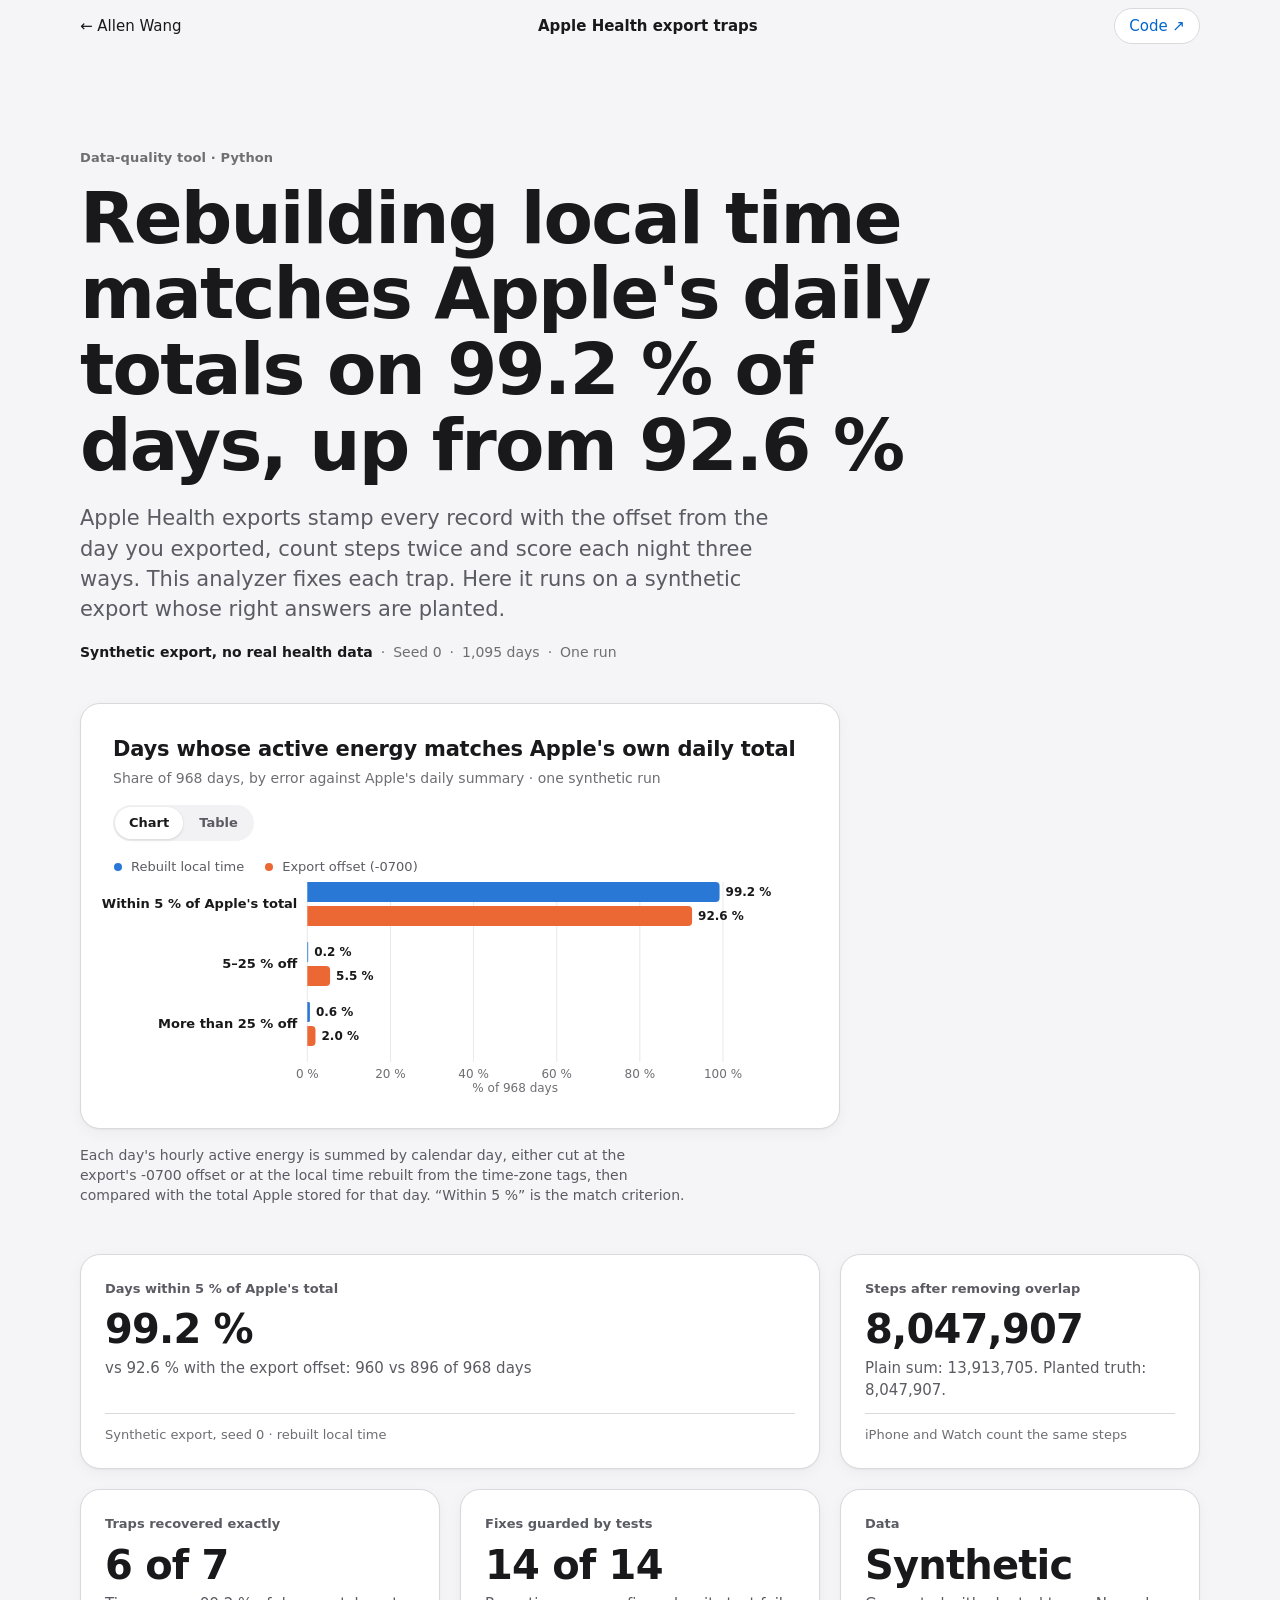
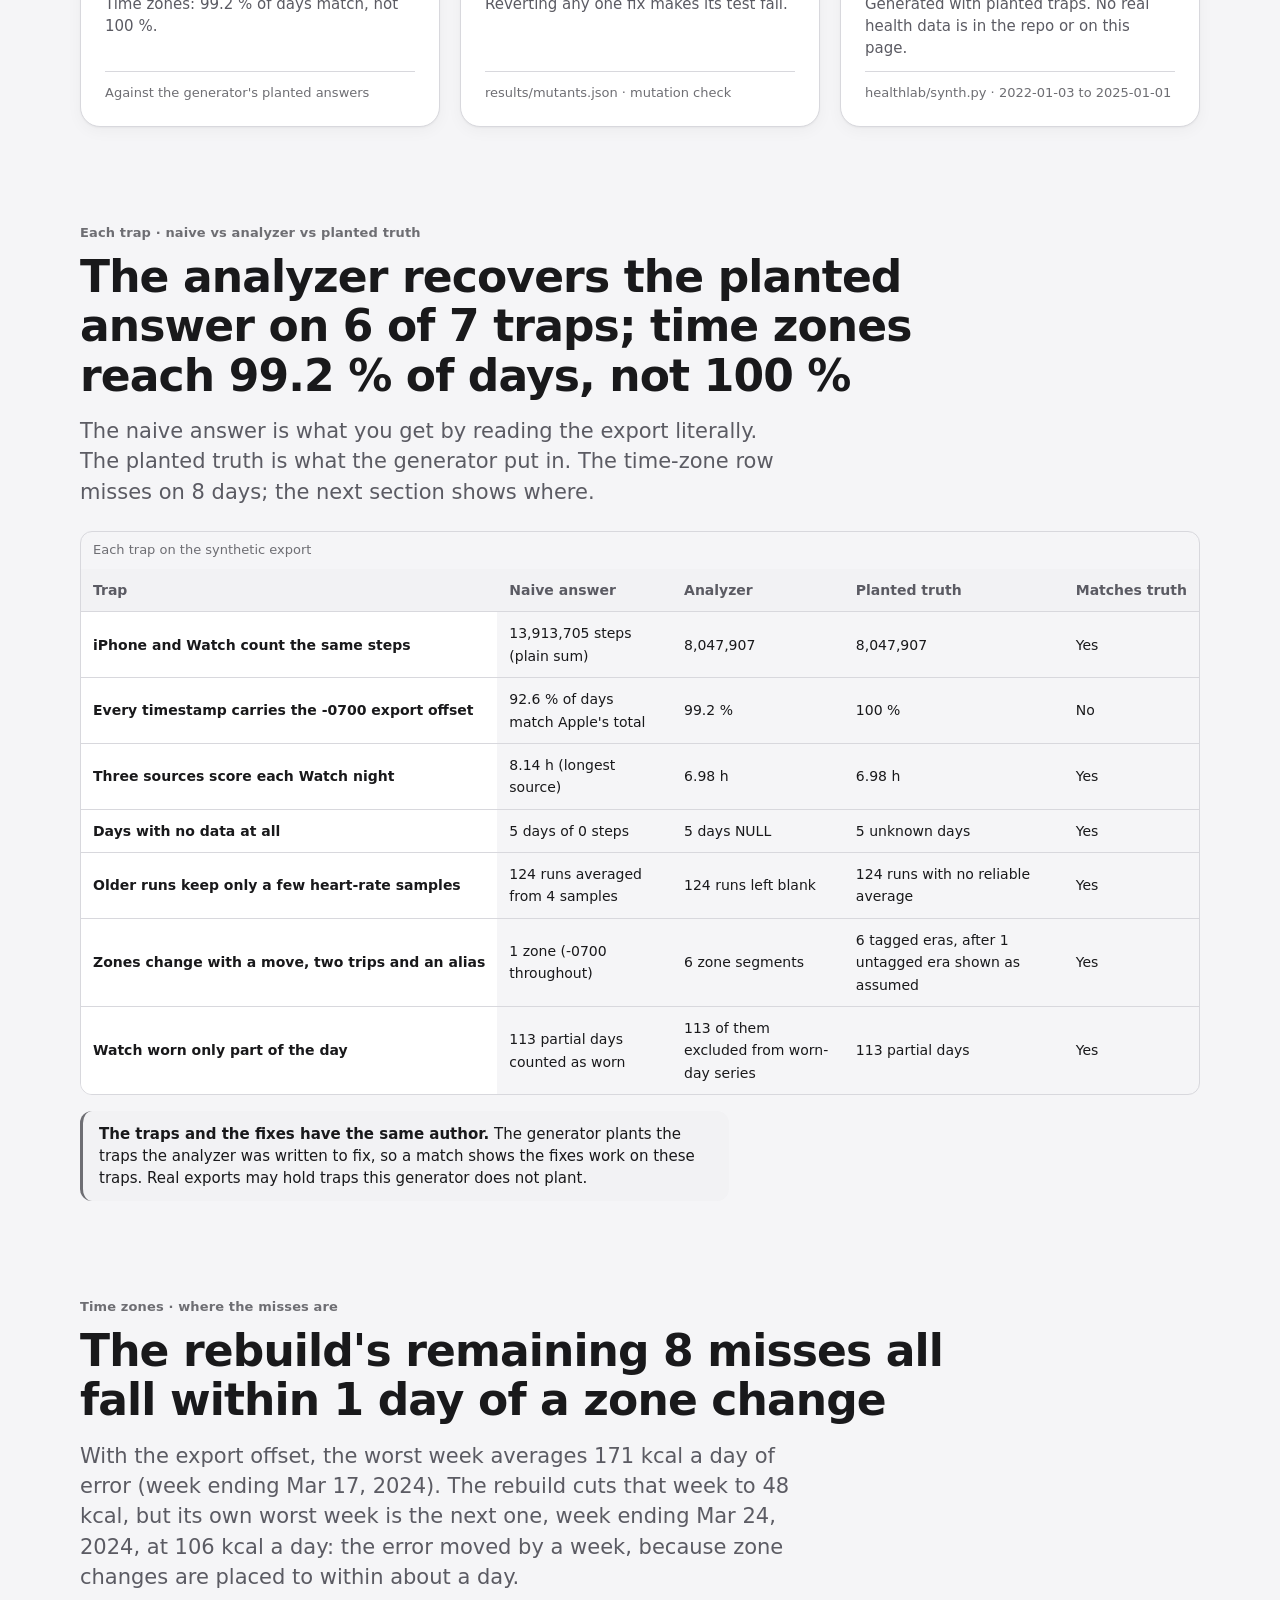
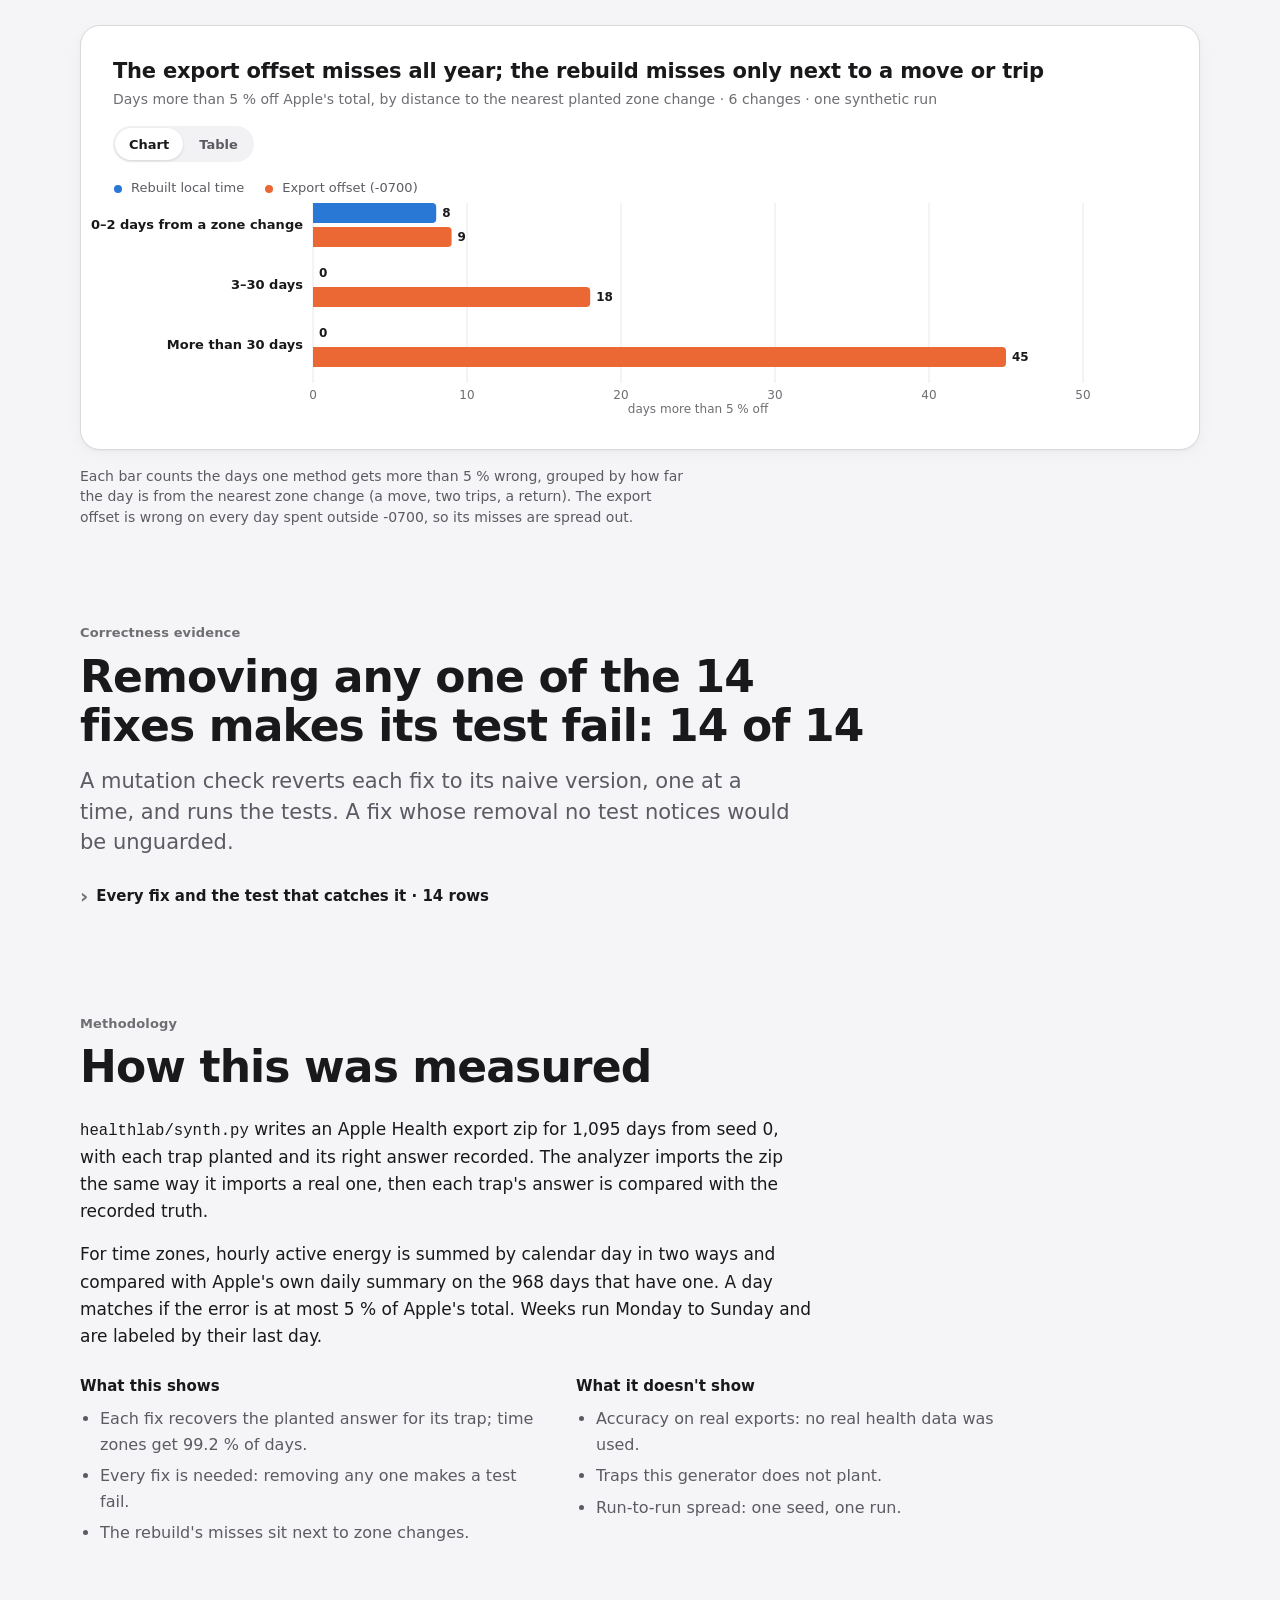
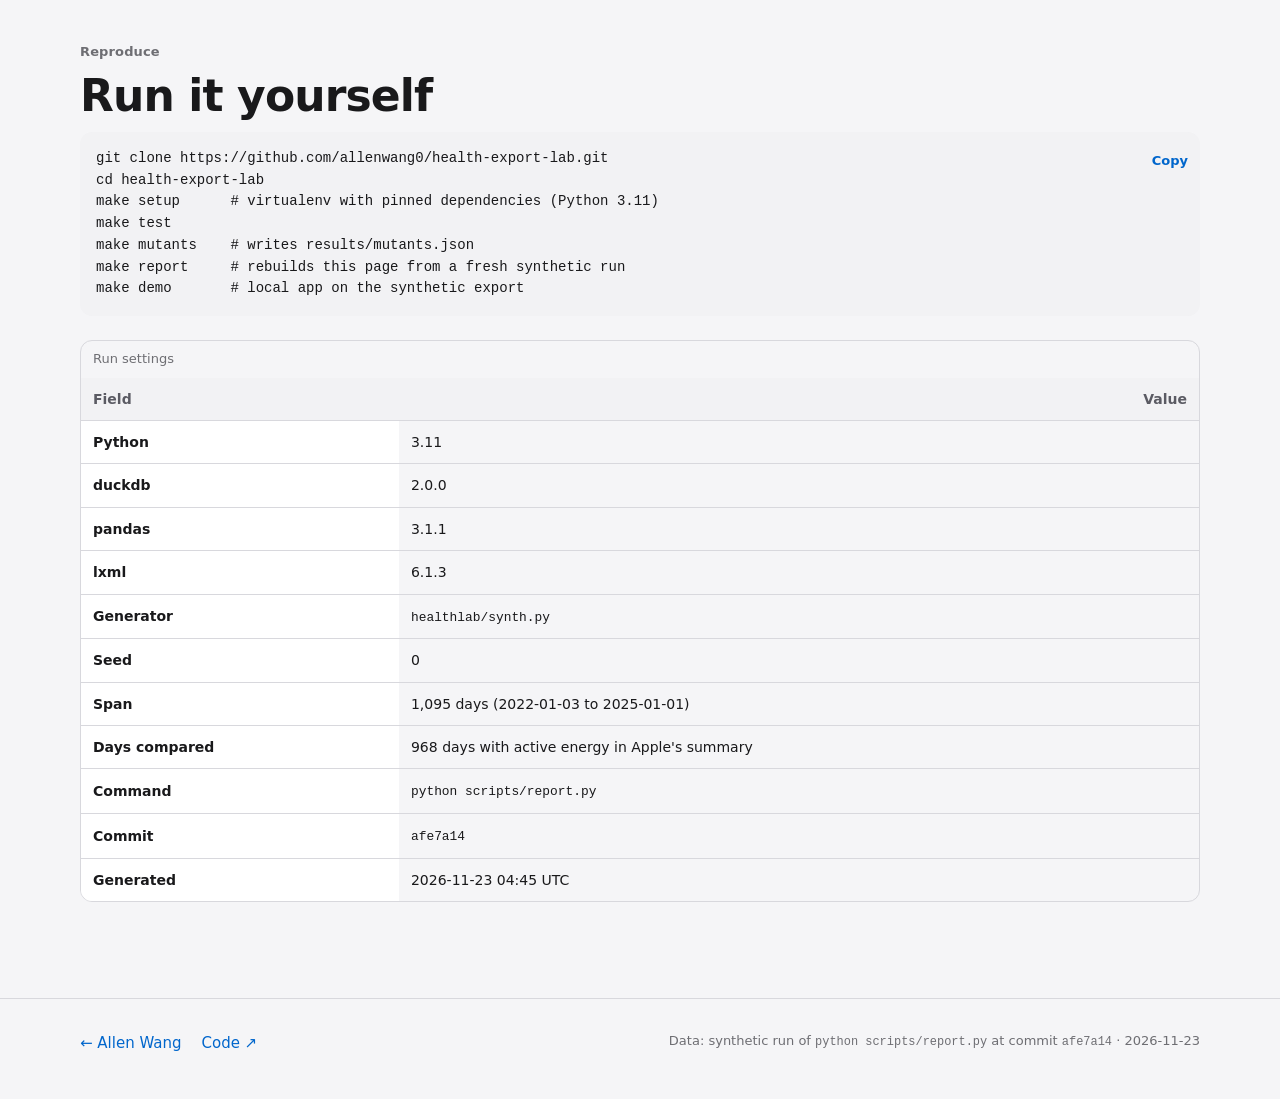
==== report/index.html @ 6c1713f2 "Report: keep % with its number in headings (fixes f-string syntax on Python 3.11)" ====
<!doctype html>
<html lang="en">
<head>
<meta charset="utf-8">
<meta name="viewport" content="width=device-width, initial-scale=1, viewport-fit=cover">
<title>Apple Health export traps · Allen Wang</title>
<meta name="description" content="On a synthetic Apple Health export, rebuilding local time matches Apple's daily totals on 99.2 % of days, up from 92.6 %.">
<meta name="theme-color" content="#f5f5f7" media="(prefers-color-scheme: light)">
<meta name="theme-color" content="#0b0b0b" media="(prefers-color-scheme: dark)">
<link rel="icon" href="data:,">
<script>try{var t=localStorage.getItem("theme");if(t==="light"||t==="dark")document.documentElement.setAttribute("data-theme",t)}catch(e){}</script>
<link rel="stylesheet" href="kit/report.css">
<style>
/* report.local */
.hero-fig{margin-top:40px;max-width:760px}
.tablewrap td{white-space:normal;min-width:7em}
#traps .tablewrap td,#traps .tablewrap th,#reproduce .tablewrap td{text-align:left}
.s>.rk-table{margin-top:24px}
.bento .card .cmp{margin-bottom:12px}
/* The trap scoreboard stacks into one block per trap on phones instead of scrolling sideways. */
@media (max-width:599px){[data-stack] thead{display:none}[data-stack] tr,[data-stack] th,[data-stack] td{display:block;position:static;white-space:normal;text-align:left!important;border:0}
[data-stack] tr{border-top:1px solid var(--hairline);padding:8px 0}[data-stack] th{padding:4px 12px}
[data-stack] td{display:grid;grid-template-columns:7.5em 1fr;gap:8px;padding:2px 12px}[data-stack] td::before{content:attr(data-label);color:var(--ink-3)}}
/* charts.js never draws narrower than 260 px; keep plots >= 260 px at 320 px so text stays >= 11 px */
@media (max-width:359px){.figure{padding-inline:12px}}
</style>
<script src="kit/report.js" defer></script>
<script src="kit/charts.js" defer></script>
</head>
<body>
<a class="skip" href="#main">Skip to content</a>
<header class="bar"><div class="wrap">
  <a class="back" href="https://allenwang0.github.io/">← Allen Wang</a>
  <span class="title" aria-hidden="true">Apple Health export traps</span>
  <a class="pill" href="https://github.com/allenwang0/health-export-lab">Code ↗</a>
</div></header>
<main id="main">
<section class="hero wrap" aria-labelledby="h1">
  <p class="eyebrow">Data-quality tool · Python</p>
  <h1 id="h1">Rebuilding local time matches Apple's daily totals on 99.2 % of days, up from 92.6 %</h1>
  <p class="lede">Apple Health exports stamp every record with the offset from the day you exported, count steps twice and score each night three ways. This analyzer fixes each trap. Here it runs on a synthetic export whose right answers are planted.</p>
  <p class="conditions"><span class="key">Synthetic export, no real health data</span><span>Seed 0</span><span>1,095 days</span><span>One run</span></p>
  <figure class="figure hero-fig" aria-labelledby="f-bands">
    <div class="fig-head"><div><h3 id="f-bands">Days whose active energy matches Apple's own daily total</h3>
    <p class="sub">Share of 968 days, by error against Apple's daily summary · one synthetic run</p></div><div class="seg" role="radiogroup" aria-label="View" data-view-toggle><button role="radio" aria-checked="true" data-value="chart">Chart</button><button role="radio" aria-checked="false" data-value="table">Table</button></div></div>
    <div id="c-bands"></div><div class="rk-table" hidden><div class="tablewrap" tabindex="0" role="region" aria-label="Days by error against Apple&#x27;s daily active energy, of 968 days"><table><caption>Days by error against Apple&#x27;s daily active energy, of 968 days</caption><thead><tr><th scope="col">Error</th><th scope="col">Export offset</th><th scope="col">Rebuilt local time</th></tr></thead><tbody><tr><th scope="row">Within 5 % of Apple&#x27;s total</th><td>896 (92.6 %)</td><td>960 (99.2 %)</td></tr><tr><th scope="row">5–25 % off</th><td>53 (5.5 %)</td><td>2 (0.2 %)</td></tr><tr><th scope="row">More than 25 % off</th><td>19 (2.0 %)</td><td>6 (0.6 %)</td></tr></tbody></table></div></div>
  </figure>
  <figcaption>Each day's hourly active energy is summed by calendar day, either cut at the export's -0700 offset or at the local time rebuilt from the time-zone tags, then compared with the total Apple stored for that day. “Within 5 %” is the match criterion.</figcaption>
</section>

<section class="wrap" aria-label="Key results">
  <div class="bento">
    <a class="card span-8" href="#timezones"><span class="label">Days within 5 % of Apple's total</span><span class="metric num">99.2 %</span>
      <span class="cmp">vs 92.6 % with the export offset: 960 vs 896 of 968 days</span><span class="foot">Synthetic export, seed 0 · rebuilt local time</span></a>
    <a class="card span-4" href="#traps"><span class="label">Steps after removing overlap</span><span class="metric num">8,047,907</span>
      <span class="cmp">Plain sum: 13,913,705. Planted truth: 8,047,907.</span><span class="foot">iPhone and Watch count the same steps</span></a>
    <a class="card span-4" href="#traps"><span class="label">Traps recovered exactly</span><span class="metric num">6 of 7</span>
      <span class="cmp">Time zones: 99.2 % of days match, not 100 %.</span><span class="foot">Against the generator's planted answers</span></a>
    <a class="card span-4" href="#tests"><span class="label">Fixes guarded by tests</span><span class="metric num">14 of 14</span><span class="cmp">Reverting any one fix makes its test fail.</span><span class="foot">results/mutants.json · mutation check</span></a>
    <div class="card span-4"><span class="label">Data</span><span class="metric num">Synthetic</span>
      <span class="cmp">Generated with planted traps. No real health data is in the repo or on this page.</span><span class="foot">healthlab/synth.py · 2022-01-03 to 2025-01-01</span></div>
  </div>
</section>

<section class="s wrap" id="traps" aria-labelledby="h-traps">
  <p class="eyebrow">Each trap · naive vs analyzer vs planted truth</p>
  <h2 id="h-traps">The analyzer recovers the planted answer on 6 of 7 traps; time zones reach 99.2 % of days, not 100 %</h2>
  <p class="lede">The naive answer is what you get by reading the export literally. The planted truth is what the generator put in. The time-zone row misses on 8 days; the next section shows where.</p>
  <div class="rk-table" data-stack><div class="tablewrap" tabindex="0" role="region" aria-label="Each trap on the synthetic export"><table><caption>Each trap on the synthetic export</caption><thead><tr><th scope="col">Trap</th><th scope="col">Naive answer</th><th scope="col">Analyzer</th><th scope="col">Planted truth</th><th scope="col">Matches truth</th></tr></thead><tbody><tr><th scope="row">iPhone and Watch count the same steps</th><td data-label="Naive answer">13,913,705 steps (plain sum)</td><td data-label="Analyzer">8,047,907</td><td data-label="Planted truth">8,047,907</td><td data-label="Matches truth">Yes</td></tr><tr><th scope="row">Every timestamp carries the -0700 export offset</th><td data-label="Naive answer">92.6 % of days match Apple&#x27;s total</td><td data-label="Analyzer">99.2 %</td><td data-label="Planted truth">100 %</td><td data-label="Matches truth">No</td></tr><tr><th scope="row">Three sources score each Watch night</th><td data-label="Naive answer">8.14 h (longest source)</td><td data-label="Analyzer">6.98 h</td><td data-label="Planted truth">6.98 h</td><td data-label="Matches truth">Yes</td></tr><tr><th scope="row">Days with no data at all</th><td data-label="Naive answer">5 days of 0 steps</td><td data-label="Analyzer">5 days NULL</td><td data-label="Planted truth">5 unknown days</td><td data-label="Matches truth">Yes</td></tr><tr><th scope="row">Older runs keep only a few heart-rate samples</th><td data-label="Naive answer">124 runs averaged from 4 samples</td><td data-label="Analyzer">124 runs left blank</td><td data-label="Planted truth">124 runs with no reliable average</td><td data-label="Matches truth">Yes</td></tr><tr><th scope="row">Zones change with a move, two trips and an alias</th><td data-label="Naive answer">1 zone (-0700 throughout)</td><td data-label="Analyzer">6 zone segments</td><td data-label="Planted truth">6 tagged eras, after 1 untagged era shown as assumed</td><td data-label="Matches truth">Yes</td></tr><tr><th scope="row">Watch worn only part of the day</th><td data-label="Naive answer">113 partial days counted as worn</td><td data-label="Analyzer">113 of them excluded from worn-day series</td><td data-label="Planted truth">113 partial days</td><td data-label="Matches truth">Yes</td></tr></tbody></table></div></div>
  <p class="caveat"><b>The traps and the fixes have the same author.</b> The generator plants the traps the analyzer was written to fix, so a match shows the fixes work on these traps. Real exports may hold traps this generator does not plant.</p>
</section>

<section class="s wrap" id="timezones" aria-labelledby="h-tz">
  <p class="eyebrow">Time zones · where the misses are</p>
  <h2 id="h-tz">The rebuild&#x27;s remaining 8 misses all fall within 1 day of a zone change</h2>
  <p class="lede">With the export offset, the worst week averages 171 kcal a day of error (week ending Mar 17, 2024). The rebuild cuts that week to 48 kcal, but its own worst week is the next one, week ending Mar 24, 2024, at 106 kcal a day: the error moved by a week, because zone changes are placed to within about a day.</p>
  <figure class="figure" aria-labelledby="f-miss">
    <div class="fig-head"><div><h3 id="f-miss">The export offset misses all year; the rebuild misses only next to a move or trip</h3>
    <p class="sub">Days more than 5 % off Apple's total, by distance to the nearest planted zone change · 6 changes · one synthetic run</p></div><div class="seg" role="radiogroup" aria-label="View" data-view-toggle><button role="radio" aria-checked="true" data-value="chart">Chart</button><button role="radio" aria-checked="false" data-value="table">Table</button></div></div>
    <div id="c-miss"></div><div class="rk-table" hidden><div class="tablewrap" tabindex="0" role="region" aria-label="Days more than 5 % off Apple&#x27;s total, by distance to the nearest zone change"><table><caption>Days more than 5 % off Apple&#x27;s total, by distance to the nearest zone change</caption><thead><tr><th scope="col">Distance</th><th scope="col">Export offset</th><th scope="col">Rebuilt local time</th></tr></thead><tbody><tr><th scope="row">0–2 days from a zone change</th><td>9</td><td>8</td></tr><tr><th scope="row">3–30 days</th><td>18</td><td>0</td></tr><tr><th scope="row">More than 30 days</th><td>45</td><td>0</td></tr></tbody></table></div></div>
  </figure>
  <figcaption>Each bar counts the days one method gets more than 5 % wrong, grouped by how far the day is from the nearest zone change (a move, two trips, a return). The export offset is wrong on every day spent outside -0700, so its misses are spread out.</figcaption>
</section>

<section class="s wrap" id="tests" aria-labelledby="h-tests">
  <p class="eyebrow">Correctness evidence</p>
  <h2 id="h-tests">Removing any one of the 14 fixes makes its test fail: 14 of 14</h2>
  <p class="lede">A mutation check reverts each fix to its naive version, one at a time, and runs the tests. A fix whose removal no test notices would be unguarded.</p>
  <details><summary>Every fix and the test that catches it · 14 rows</summary><div class="rk-table"><div class="tablewrap" tabindex="0" role="region" aria-label="Mutation check, results/mutants.json"><table><caption>Mutation check, results/mutants.json</caption><thead><tr><th scope="col">Fix removed</th><th scope="col">File</th><th scope="col">Test that fails</th></tr></thead><tbody><tr><th scope="row">Use the export offset for every hour</th><td><span class="mono">healthlab/build.py</span></td><td><span class="mono">test_local_time_is_rebuilt_from_zone_tags_not_the_export_offset</span></td></tr><tr><th scope="row">One fixed offset per zone, ignoring DST</th><td><span class="mono">healthlab/build.py</span></td><td><span class="mono">test_each_hour_uses_its_own_dst_offset</span></td></tr><tr><th scope="row">Treat zone aliases as different places</th><td><span class="mono">healthlab/build.py</span></td><td><span class="mono">test_zone_aliases_merge_into_one_place</span></td></tr><tr><th scope="row">Present untagged days as observed</th><td><span class="mono">healthlab/build.py</span></td><td><span class="mono">test_days_before_the_first_zone_tag_are_marked_assumed</span></td></tr><tr><th scope="row">Sum steps across sources</th><td><span class="mono">healthlab/build.py</span></td><td><span class="mono">test_iphone_and_watch_steps_are_not_double_counted</span></td></tr><tr><th scope="row">Fill missing days with zero</th><td><span class="mono">healthlab/build.py</span></td><td><span class="mono">test_a_day_without_samples_is_null_not_zero</span></td></tr><tr><th scope="row">Longest sleep source wins</th><td><span class="mono">healthlab/build.py</span></td><td><span class="mono">test_one_sleep_source_per_night_named_and_never_blended</span></td></tr><tr><th scope="row">Key a night by the date it started</th><td><span class="mono">healthlab/build.py</span></td><td><span class="mono">test_one_sleep_source_per_night_named_and_never_blended</span></td></tr><tr><th scope="row">Match device names on a plain space</th><td><span class="mono">healthlab/build.py</span></td><td><span class="mono">test_device_names_with_a_non_breaking_space_still_match</span></td></tr><tr><th scope="row">Hard-code the sleep tracking dates</th><td><span class="mono">healthlab/insights.py</span></td><td><span class="mono">test_sleep_tracking_and_stage_dates_come_from_the_data</span></td></tr><tr><th scope="row">Count any heart-rate hour as a worn day</th><td><span class="mono">healthlab/build.py</span></td><td><span class="mono">test_partial_wear_days_are_not_treated_as_worn</span></td></tr><tr><th scope="row">Average a handful of workout samples</th><td><span class="mono">healthlab/build.py</span></td><td><span class="mono">test_sparse_workout_heart_rate_is_left_blank</span></td></tr><tr><th scope="row">Count Correlation members as samples</th><td><span class="mono">healthlab/parse.py</span></td><td><span class="mono">test_correlation_members_are_not_counted_as_samples</span></td></tr><tr><th scope="row">Append every import without matching</th><td><span class="mono">healthlab/build.py</span></td><td><span class="mono">test_importing_an_overlapping_export_again_adds_nothing</span></td></tr></tbody></table></div></div></details>
</section>

<section class="s wrap" id="method" aria-labelledby="h-method">
  <p class="eyebrow">Methodology</p>
  <h2 id="h-method">How this was measured</h2>
  <div class="prose" style="margin-top:24px">
    <p><span class="mono">healthlab/synth.py</span> writes an Apple Health export zip for 1,095 days from seed 0, with each trap planted and its right answer recorded. The analyzer imports the zip the same way it imports a real one, then each trap's answer is compared with the recorded truth.</p>
    <p>For time zones, hourly active energy is summed by calendar day in two ways and compared with Apple's own daily summary on the 968 days that have one. A day matches if the error is at most 5 % of Apple's total. Weeks run Monday to Sunday and are labeled by their last day.</p>
  </div>
  <div class="two">
    <div><h3>What this shows</h3><ul>
      <li>Each fix recovers the planted answer for its trap; time zones get 99.2 % of days.</li>
      <li>Every fix is needed: removing any one makes a test fail.</li>
      <li>The rebuild's misses sit next to zone changes.</li></ul></div>
    <div><h3>What it doesn't show</h3><ul>
      <li>Accuracy on real exports: no real health data was used.</li>
      <li>Traps this generator does not plant.</li>
      <li>Run-to-run spread: one seed, one run.</li></ul></div>
  </div>
</section>

<section class="s wrap" id="reproduce" aria-labelledby="h-repro">
  <p class="eyebrow">Reproduce</p>
  <h2 id="h-repro">Run it yourself</h2>
  <div class="codewrap"><pre><code>git clone https://github.com/allenwang0/health-export-lab.git
cd health-export-lab
make setup      # virtualenv with pinned dependencies (Python 3.11)
make test
make mutants    # writes results/mutants.json
make report     # rebuilds this page from a fresh synthetic run
make demo       # local app on the synthetic export</code></pre></div>
  <div class="rk-table"><div class="tablewrap" tabindex="0" role="region" aria-label="Run settings"><table><caption>Run settings</caption><thead><tr><th scope="col">Field</th><th scope="col">Value</th></tr></thead><tbody><tr><th scope="row">Python</th><td>3.11</td></tr><tr><th scope="row">duckdb</th><td>2.0.0</td></tr><tr><th scope="row">pandas</th><td>3.1.1</td></tr><tr><th scope="row">lxml</th><td>6.1.3</td></tr><tr><th scope="row">Generator</th><td><span class="mono">healthlab/synth.py</span></td></tr><tr><th scope="row">Seed</th><td>0</td></tr><tr><th scope="row">Span</th><td>1,095 days (2022-01-03 to 2025-01-01)</td></tr><tr><th scope="row">Days compared</th><td>968 days with active energy in Apple's summary</td></tr><tr><th scope="row">Command</th><td><span class="mono">python scripts/report.py</span></td></tr><tr><th scope="row">Commit</th><td><span class="mono">afe7a14</span></td></tr><tr><th scope="row">Generated</th><td>2026-11-23 04:45 UTC</td></tr></tbody></table></div></div>
</section>
</main>
<footer><div class="wrap"><span><a href="https://allenwang0.github.io/">← Allen Wang</a><a href="https://github.com/allenwang0/health-export-lab">Code ↗</a></span>
<span>Data: synthetic run of <span class="mono">python scripts/report.py</span> at commit <span class="mono">afe7a14</span> · 2026-11-23</span></div></footer>
<script type="application/json" id="rk-data">{"bands": [{"label": "Within 5 % of Apple's total", "naive": 896, "rebuilt": 960}, {"label": "5\u201325 % off", "naive": 53, "rebuilt": 2}, {"label": "More than 25 % off", "naive": 19, "rebuilt": 6}], "miss": [{"label": "0\u20132 days from a zone change", "naive": 9, "rebuilt": 8}, {"label": "3\u201330 days", "naive": 18, "rebuilt": 0}, {"label": "More than 30 days", "naive": 45, "rebuilt": 0}], "n": 968}</script>
<script>
addEventListener("DOMContentLoaded", function () {
  var D = RK.data("rk-data"), S = [{ key: "rebuilt", name: "Rebuilt local time", color: "var(--series-1)" }, { key: "naive", name: "Export offset (-0700)", color: "var(--series-2)" }];
  var p = function (v) { return (Number.isInteger(v) ? v : v.toFixed(1)) + " %"; };
  RKCharts.hbar("#c-bands", { rows: D.bands.map(function (r) { return { label: r.label, values: { rebuilt: 100 * r.rebuilt / D.n, naive: 100 * r.naive / D.n } }; }),
    series: S, unit: "% of " + D.n.toLocaleString("en-US") + " days", format: p, xmax: 100, title: "Share of days by error against Apple's daily total" });
  RKCharts.hbar("#c-miss", { rows: D.miss.map(function (r) { return { label: r.label, values: { rebuilt: r.rebuilt, naive: r.naive } }; }),
    series: S, unit: "days more than 5 % off", format: function (v) { return Math.round(v).toLocaleString("en-US"); }, title: "Days more than 5 percent off, by distance to a zone change" });
});
</script>
</body>
</html>
---- report/kit/report.css ----
/* report-kit v1.0.0 — canonical: /Users/allenwang/Desktop/report-design-system/kit/report.css. Do not edit vendored copies; edit canonical and re-sync. Spec: UNIVERSAL_REPORT_DESIGN_SPEC.md */
:root{color-scheme:light;
--font-sans:-apple-system,BlinkMacSystemFont,"SF Pro Text","SF Pro Display","Inter",system-ui,"Segoe UI",Roboto,"Helvetica Neue",Arial,sans-serif;
--font-mono:ui-monospace,"SF Mono",SFMono-Regular,Menlo,Consolas,monospace;
--fs-display:clamp(40px,5.2vw + 12px,72px);--fs-hero-figure:clamp(48px,6vw + 16px,88px);--fs-h2:clamp(28px,2.6vw + 14px,44px);
--fs-h3:21px;--fs-metric:40px;--fs-lede:21px;--fs-body:17px;--fs-small:14px;--fs-label:13px;--fs-tick:12px;--fs-code:14px;--measure:68ch;
--page-gutter:40px;--content-max:1120px;--section-gap:96px;--grid-gap:20px;--card-pad:24px;--card-pad-xl:32px;--bar-h:52px;
--radius-card:20px;--radius-inner:12px;--radius-control:980px;--target-min:44px;
--bg:#f5f5f7;--surface-1:#fff;--surface-2:#f2f2f4;--surface-bar:rgba(245,245,247,.8);
--ink-1:#19191b;--ink-2:#5b5b63;--ink-3:#6e6e73;--hairline:#d8d8dd;--accent:#0066cc;--grid:#e8e8ed;--axis:#c7c7cc;
--series-1:#2a78d6;--series-2:#eb6834;--series-neutral:#8e8e93;--status-warn:#b07800;
--shadow-card:0 1px 2px rgba(0,0,0,.04),0 4px 16px rgba(0,0,0,.04);--shadow-hover:0 2px 4px rgba(0,0,0,.05),0 10px 28px rgba(0,0,0,.08);
--dur-fast:120ms;--dur-base:240ms;--dur-slow:400ms;--ease-out:cubic-bezier(.2,.8,.2,1)}
@media (prefers-color-scheme:dark){:root:not([data-theme="light"]){color-scheme:dark;
--bg:#0b0b0b;--surface-1:#1c1c1e;--surface-2:#2c2c2e;--surface-bar:rgba(11,11,11,.72);
--ink-1:#f5f5f7;--ink-2:#a1a1a6;--ink-3:#98989d;--hairline:#2c2c2e;--accent:#2997ff;--grid:#2c2c2e;--axis:#48484a;
--series-1:#3987e5;--series-2:#d95926;--status-warn:#fab219;--shadow-card:none;--shadow-hover:0 0 0 1px rgba(255,255,255,.14)}}
:root[data-theme="dark"]{color-scheme:dark;
--bg:#0b0b0b;--surface-1:#1c1c1e;--surface-2:#2c2c2e;--surface-bar:rgba(11,11,11,.72);
--ink-1:#f5f5f7;--ink-2:#a1a1a6;--ink-3:#98989d;--hairline:#2c2c2e;--accent:#2997ff;--grid:#2c2c2e;--axis:#48484a;
--series-1:#3987e5;--series-2:#d95926;--status-warn:#fab219;--shadow-card:none;--shadow-hover:0 0 0 1px rgba(255,255,255,.14)}
@media (max-width:1023px){:root{--page-gutter:24px;--grid-gap:16px;--section-gap:80px}}
@media (max-width:599px){:root{--page-gutter:16px;--grid-gap:12px;--section-gap:64px;--card-pad:20px;--card-pad-xl:20px;--fs-h3:19px;--fs-metric:34px;--fs-lede:18px;--fs-tick:11px;--fs-code:13px}}
@media (prefers-reduced-motion:reduce){:root{--dur-fast:0ms;--dur-base:0ms;--dur-slow:0ms}}

*,*::before,*::after{box-sizing:border-box}
html{-webkit-text-size-adjust:100%;scroll-padding-top:calc(var(--bar-h) + 16px)}
body{margin:0;font:400 var(--fs-body)/1.6 var(--font-sans);color:var(--ink-1);background:var(--bg);-webkit-font-smoothing:antialiased}
a{color:var(--accent);text-decoration:none}a:hover{text-decoration:underline;text-underline-offset:3px}
:focus-visible{outline:2px solid var(--accent);outline-offset:2px;border-radius:6px}
h1,h2,h3,p,dl,dd,figure{margin:0}
.skip{position:absolute;left:-9999px}.skip:focus{left:16px;top:8px;z-index:99;background:var(--surface-1);padding:8px 12px;border-radius:8px}
.vh{position:absolute;width:1px;height:1px;overflow:hidden;clip:rect(0 0 0 0);white-space:nowrap}
.wrap{max-width:calc(var(--content-max) + 2*var(--page-gutter));margin-inline:auto;padding-inline:max(var(--page-gutter),env(safe-area-inset-left)) max(var(--page-gutter),env(safe-area-inset-right))}
.num{font-variant-numeric:tabular-nums}

/* Report bar */
.bar{position:sticky;top:0;z-index:50;height:var(--bar-h);background:var(--surface-bar);-webkit-backdrop-filter:saturate(180%) blur(20px);backdrop-filter:saturate(180%) blur(20px);border-bottom:1px solid transparent;transition:border-color var(--dur-base)}
.bar.scrolled{border-bottom-color:var(--hairline)}
.bar .wrap{height:100%;display:flex;align-items:center;justify-content:space-between;gap:16px}
.bar a.back{color:var(--ink-1);font-size:15px;font-weight:500;min-height:44px;display:inline-flex;align-items:center}
.bar .title{font-size:15px;font-weight:600;opacity:0;transition:opacity var(--dur-base);white-space:nowrap;overflow:hidden;text-overflow:ellipsis}
.bar.past-hero .title{opacity:1}
.pill{display:inline-flex;align-items:center;min-height:36px;padding:0 14px;border:1px solid var(--hairline);border-radius:var(--radius-control);font-size:15px;font-weight:500;color:var(--accent);background:var(--surface-1)}
.pill:hover{text-decoration:none;box-shadow:var(--shadow-hover)}
@media (max-width:767px){.bar .title{display:none}}

/* Hero */
.hero{padding-top:96px}
.eyebrow{font-size:var(--fs-label);font-weight:600;letter-spacing:.01em;color:var(--ink-3)}
h1{font-size:var(--fs-display);line-height:1.05;letter-spacing:-.025em;font-weight:700;max-width:16em;text-wrap:balance;margin-top:12px}
.lede{font-size:var(--fs-lede);line-height:1.45;color:var(--ink-2);max-width:34em;text-wrap:pretty;margin-top:20px}
.conditions{margin-top:16px;font-size:var(--fs-small);color:var(--ink-3);display:flex;flex-wrap:wrap;gap:4px 0}
.conditions span+span::before{content:"·";margin:0 8px}
.conditions .key{color:var(--ink-1);font-weight:600}
.paired{margin-top:40px;display:grid;grid-template-columns:auto 1fr;gap:12px 20px;align-items:center;max-width:720px}
.paired .who{font-size:15px;font-weight:600}
.paired .who small{display:block;font-weight:400;color:var(--ink-3);font-size:13px}
.track{display:flex;align-items:center;gap:12px}
.track .b{height:12px;border-radius:0 4px 4px 0;transition:width var(--dur-slow) var(--ease-out)}
.track .v{font-size:17px;font-weight:600;white-space:nowrap}
.ratio{display:flex;align-items:baseline;gap:12px;margin-top:40px}
.ratio .fig{font-size:var(--fs-hero-figure);line-height:1;font-weight:600;letter-spacing:-.03em}
.ratio .cap{font-size:17px;color:var(--ink-2);max-width:22em}

/* Sections */
section.s{margin-top:var(--section-gap)}
h2{font-size:var(--fs-h2);line-height:1.12;letter-spacing:-.02em;font-weight:700;max-width:22em;text-wrap:balance;margin-top:8px}
.s .lede{margin-top:16px}
.prose{max-width:var(--measure)}
.prose p+p{margin-top:16px}

/* Bento */
.bento{display:grid;grid-template-columns:repeat(12,minmax(0,1fr));gap:var(--grid-gap);margin-top:48px}
.span-12{grid-column:span 12}.span-8{grid-column:span 8}.span-6{grid-column:span 6}.span-4{grid-column:span 4}
@media (max-width:1023px){.bento{grid-template-columns:repeat(6,minmax(0,1fr))}.span-12,.span-8{grid-column:span 6}.span-6,.span-4{grid-column:span 3}}
@media (max-width:599px){.bento{grid-template-columns:1fr}.bento>*{grid-column:1/-1}}
.card{background:var(--surface-1);border:1px solid var(--hairline);border-radius:var(--radius-card);padding:var(--card-pad);box-shadow:var(--shadow-card);display:flex;flex-direction:column;min-height:200px}
.card .label{font-size:var(--fs-label);font-weight:600;color:var(--ink-2)}
.card .metric{font-size:var(--fs-metric);line-height:1.1;font-weight:600;letter-spacing:-.02em;margin-top:8px}
.card .metric .unit{font-size:.55em;color:var(--ink-2);margin-left:.12em}
.card .cmp{font-size:15px;line-height:22px;color:var(--ink-2);margin-top:6px}
.card .foot{margin-top:auto;padding-top:12px;border-top:1px solid var(--hairline);font-size:13px;line-height:18px;color:var(--ink-3)}
.card .body{margin-top:16px;margin-bottom:16px}
a.card{color:inherit;transition:box-shadow var(--dur-fast),transform var(--dur-fast)}
a.card:hover{text-decoration:none;box-shadow:var(--shadow-hover);transform:translateY(-2px)}
@media (prefers-reduced-motion:reduce){a.card:hover{transform:none}}
dl.kv{display:grid;grid-template-columns:auto 1fr;gap:6px 16px;font-size:14px;margin:12px 0 16px}
dl.kv dt{color:var(--ink-3)}dl.kv dd{font-weight:500;overflow-wrap:anywhere}
.mono{font-family:var(--font-mono);font-size:.92em}

/* Figure */
.figure{background:var(--surface-1);border:1px solid var(--hairline);border-radius:var(--radius-card);padding:var(--card-pad-xl);box-shadow:var(--shadow-card);margin-top:32px}
.fig-head{display:flex;flex-wrap:wrap;justify-content:space-between;align-items:flex-start;gap:16px}
.fig-head h3{font-size:var(--fs-h3);line-height:1.25;font-weight:600;letter-spacing:-.01em}
.fig-head .sub{font-size:var(--fs-small);color:var(--ink-3);margin-top:4px}
.legend{display:flex;flex-wrap:wrap;gap:8px 20px;margin-top:16px;font-size:13px;font-weight:500;color:var(--ink-2)}
.legend span{display:inline-flex;align-items:center;gap:8px}
.legend svg{flex:none}
.plot{margin-top:12px;width:100%}
.plot svg.chart{display:block;width:100%;height:auto;overflow:visible}
.legend svg{display:inline-block;width:auto;height:auto}
.plot text{font-family:var(--font-sans);fill:var(--ink-3);font-size:var(--fs-tick);font-variant-numeric:tabular-nums}
.plot text.op{fill:var(--ink-1);font-size:13px;font-weight:600}
.toolbar{display:flex;justify-content:flex-end;margin-top:16px}
figcaption{font-size:var(--fs-small);line-height:1.45;color:var(--ink-2);max-width:var(--measure);margin-top:16px}

/* Segmented control */
.seg{display:inline-flex;background:var(--surface-2);border-radius:var(--radius-control);padding:2px;gap:2px}
.seg button{position:relative;appearance:none;border:0;background:transparent;color:var(--ink-2);font:600 13px/1 var(--font-sans);height:32px;padding:0 14px;border-radius:var(--radius-control);cursor:pointer;transition:background var(--dur-base),color var(--dur-base)}
.seg button::before{content:"";position:absolute;inset:-6px 0}
.seg button[aria-checked="true"]{background:var(--surface-1);color:var(--ink-1);box-shadow:0 1px 3px rgba(0,0,0,.12)}

/* Caveat */
.caveat{margin-top:16px;max-width:var(--measure);background:var(--surface-2);border-left:3px solid var(--ink-3);border-radius:var(--radius-inner);padding:12px 16px;font-size:15px;line-height:22px}
.caveat b{font-weight:600}

/* Table */
.tablewrap{overflow-x:auto;margin-top:12px;border-radius:var(--radius-inner);border:1px solid var(--hairline)}
table{border-collapse:collapse;width:100%;font-size:14px;font-variant-numeric:tabular-nums}
caption{text-align:left;font-size:13px;color:var(--ink-3);padding:8px 12px}
th,td{padding:10px 12px;border-top:1px solid var(--hairline);text-align:right;white-space:nowrap}
th:first-child,td:first-child{text-align:left;position:sticky;left:0;background:var(--surface-1)}
thead th{background:var(--surface-2);font-weight:600;color:var(--ink-2);border-top:0}
thead th:first-child{background:var(--surface-2)}

/* Mechanism diagram */
.mech{display:grid;grid-template-columns:1fr 1fr;gap:var(--grid-gap);margin-top:32px}
@media (max-width:767px){.mech{grid-template-columns:1fr}}
.mech .card{min-height:0}
.mech h3{font-size:var(--fs-h3);font-weight:600;letter-spacing:-.01em;margin-top:6px}
.mech p{font-size:15px;line-height:22px;color:var(--ink-2);margin-top:8px}
.mech svg{margin-top:16px;width:100%;height:auto}
.mech svg text{font-family:var(--font-mono);font-size:11px;fill:var(--ink-2)}
.swatch{display:inline-block;width:10px;height:10px;border-radius:3px;vertical-align:middle}

/* Shows / doesn't */
.two{display:grid;grid-template-columns:1fr 1fr;gap:32px;margin-top:24px;max-width:960px}
@media (max-width:767px){.two{grid-template-columns:1fr;gap:16px}}
.two h3{font-size:15px;font-weight:600}
.two ul{margin:8px 0 0;padding-left:20px;color:var(--ink-2);font-size:16px}
.two li+li{margin-top:6px}

details{margin-top:16px;max-width:var(--measure)}
summary{cursor:pointer;min-height:44px;display:flex;align-items:center;font-size:15px;font-weight:600;list-style:none;gap:8px}
summary::-webkit-details-marker{display:none}
summary::before{content:"›";display:inline-block;font-size:20px;line-height:1;transition:transform var(--dur-base);color:var(--ink-3)}
details[open] summary::before{transform:rotate(90deg)}
pre{background:var(--surface-2);border-radius:var(--radius-inner);padding:16px;overflow-x:auto;font:var(--fs-code)/1.55 var(--font-mono);margin:12px 0 0;tab-size:2}

footer{margin-top:var(--section-gap);border-top:1px solid var(--hairline);padding:32px 0 calc(48px + env(safe-area-inset-bottom))}
footer .wrap{display:flex;flex-wrap:wrap;justify-content:space-between;gap:12px;font-size:13px;color:var(--ink-3)}
footer a{font-size:15px;font-weight:500;margin-right:20px}
@media print{.bar{position:static}.seg,.toolbar{display:none}details{display:block}details>*{display:block}.card,.figure{box-shadow:none}}

/* ---- additions beyond the reference page ---- */
.card.text .cmp{font-size:16px;line-height:24px;color:var(--ink-1)}
.card.chart .plot{margin-top:12px}
.badge{display:inline-flex;align-items:center;gap:6px;font-size:13px;font-weight:600;padding:4px 10px;border-radius:var(--radius-control);background:var(--surface-2);color:var(--ink-1)}
.caveat.warn{border-left-color:var(--status-warn)}
.figure img{display:block;width:100%;height:auto;border-radius:var(--radius-inner);margin-top:12px}
.figure.plain{background:none;border:0;box-shadow:none;padding:0}
.plot-tip{position:absolute;pointer-events:none;background:var(--surface-1);color:var(--ink-1);border:1px solid var(--hairline);border-radius:10px;padding:8px 10px;font-size:13px;line-height:18px;box-shadow:var(--shadow-hover);z-index:20;max-width:240px}
.plot{position:relative}
.plot text.lbl{fill:var(--ink-2);font-size:12px;font-weight:500}
.plot text.val{fill:var(--ink-1);font-size:12px;font-weight:600}
.copy{position:absolute;top:6px;right:6px;min-height:44px;min-width:44px;border:0;background:transparent;color:var(--accent);font:600 13px var(--font-sans);cursor:pointer}
.codewrap{position:relative}
.related{display:grid;gap:8px;margin-top:16px}
@media (forced-colors:active){.card,.figure{border-color:CanvasText}:focus-visible{outline-color:Highlight}}
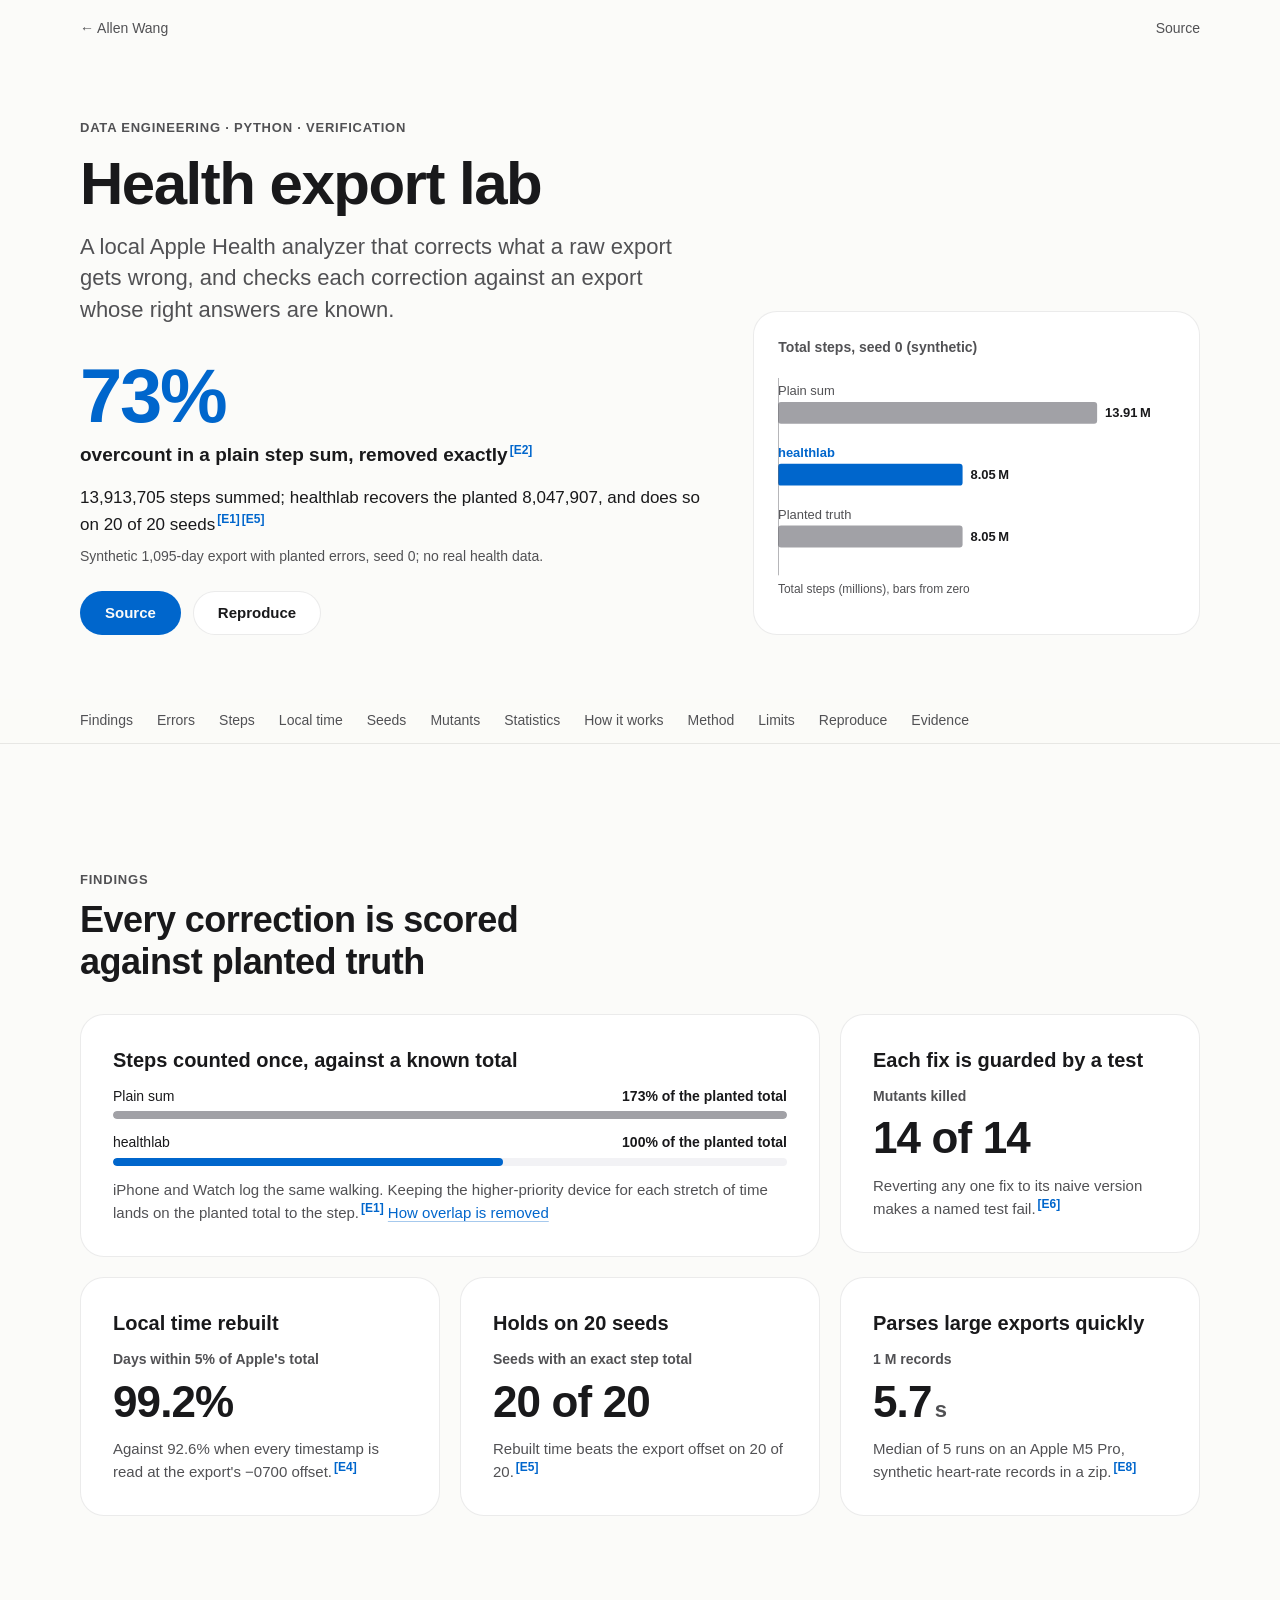
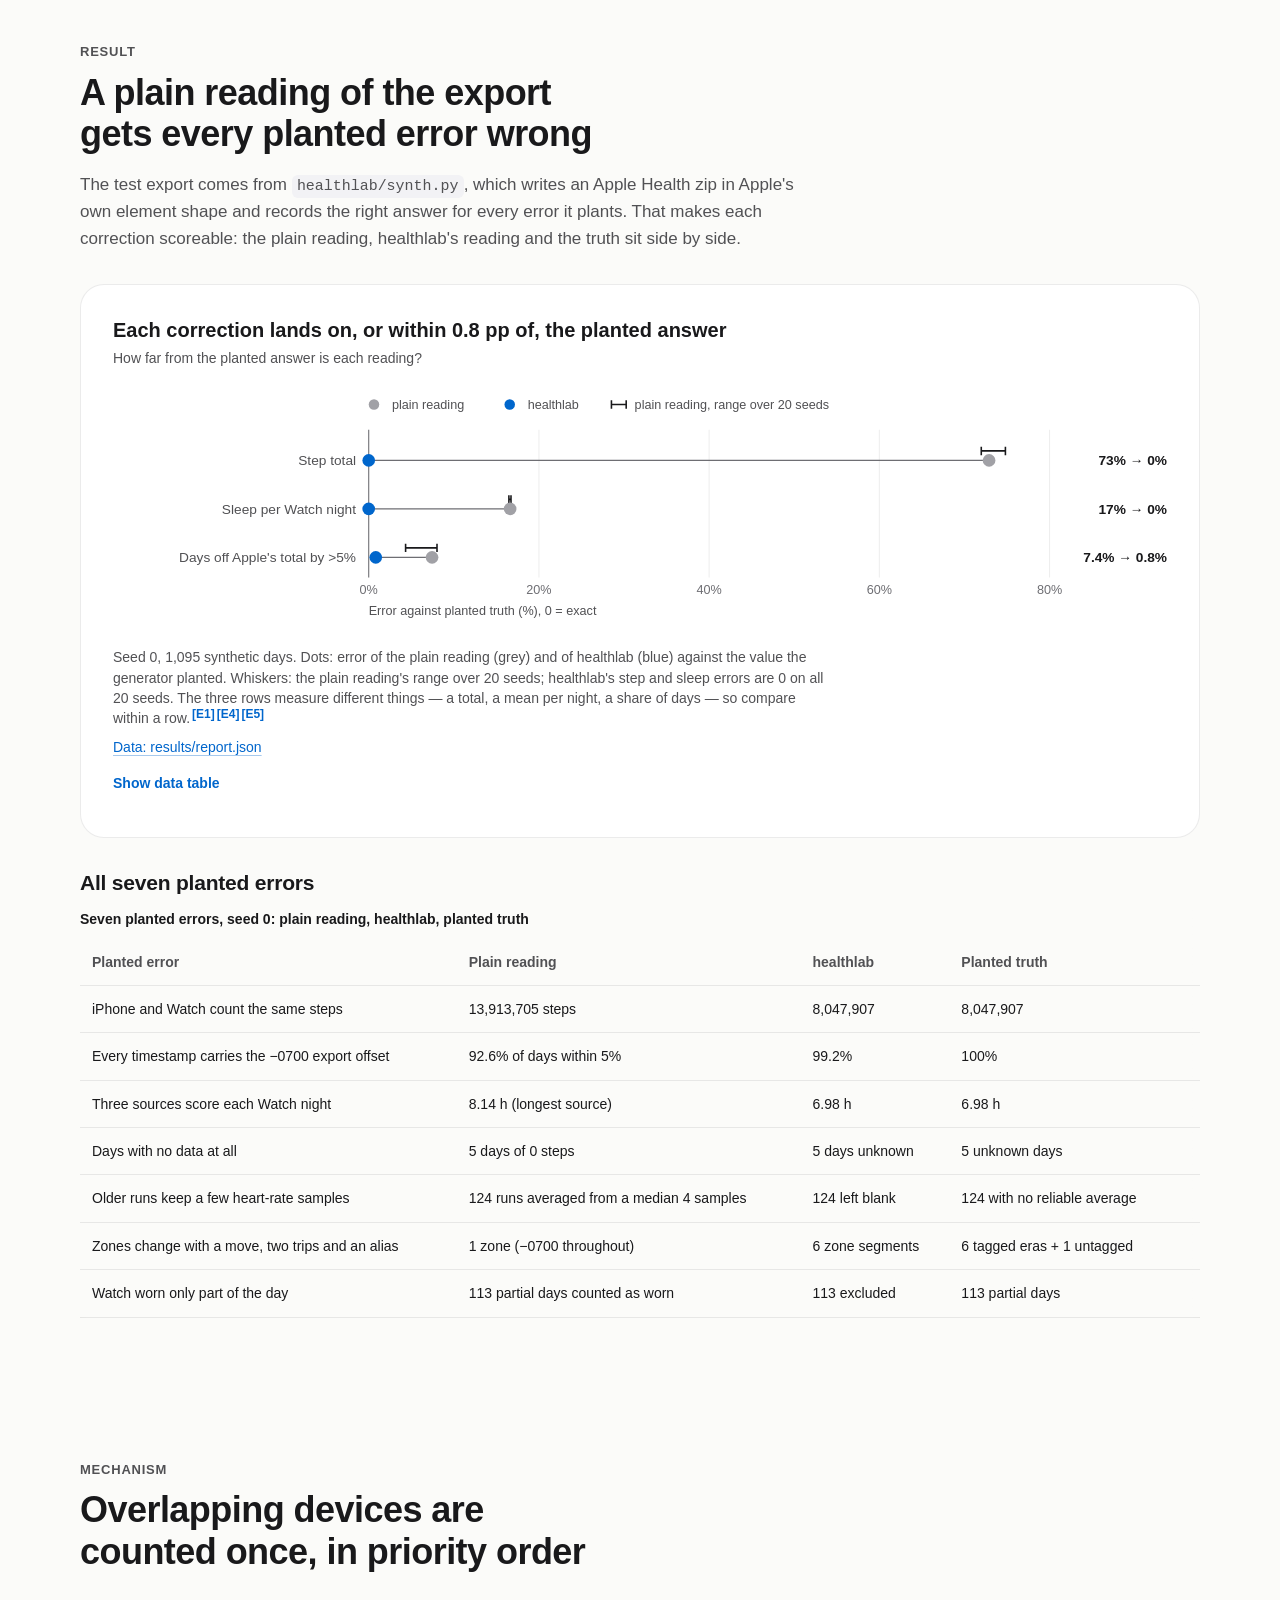
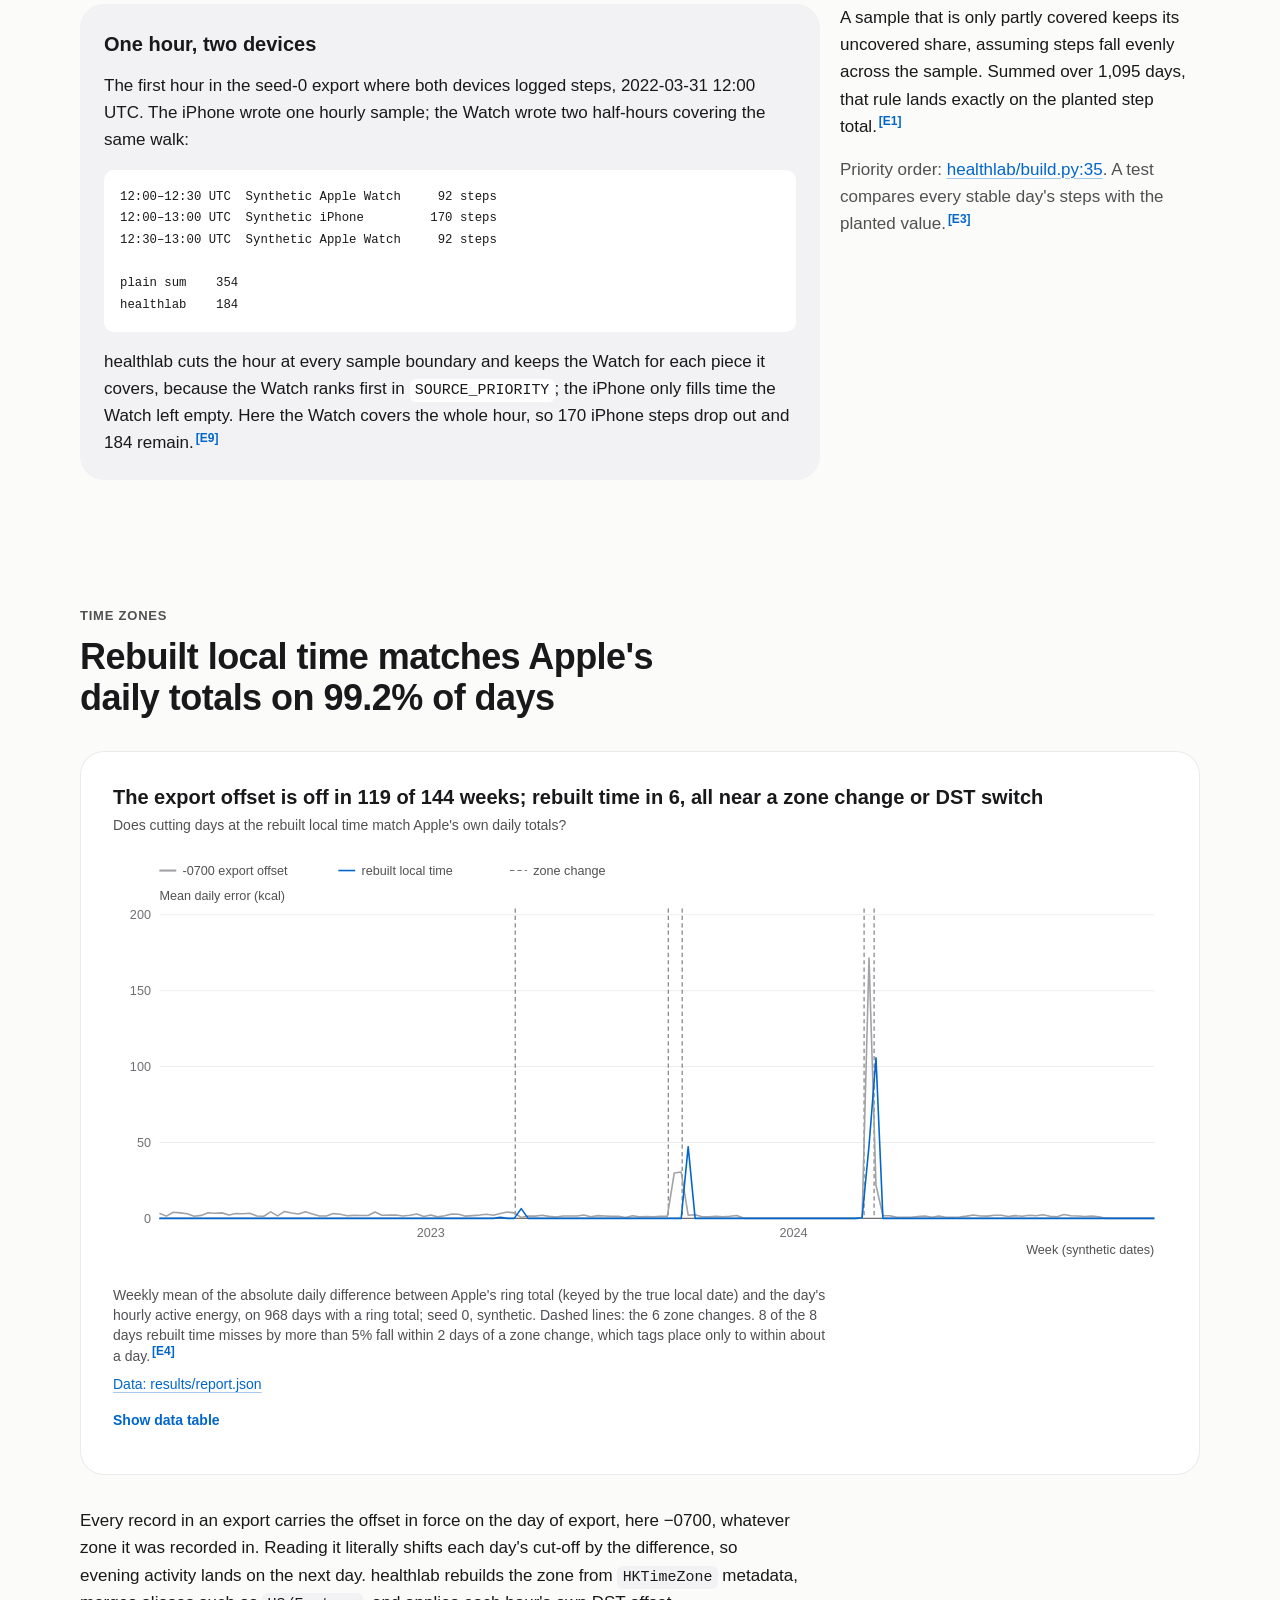
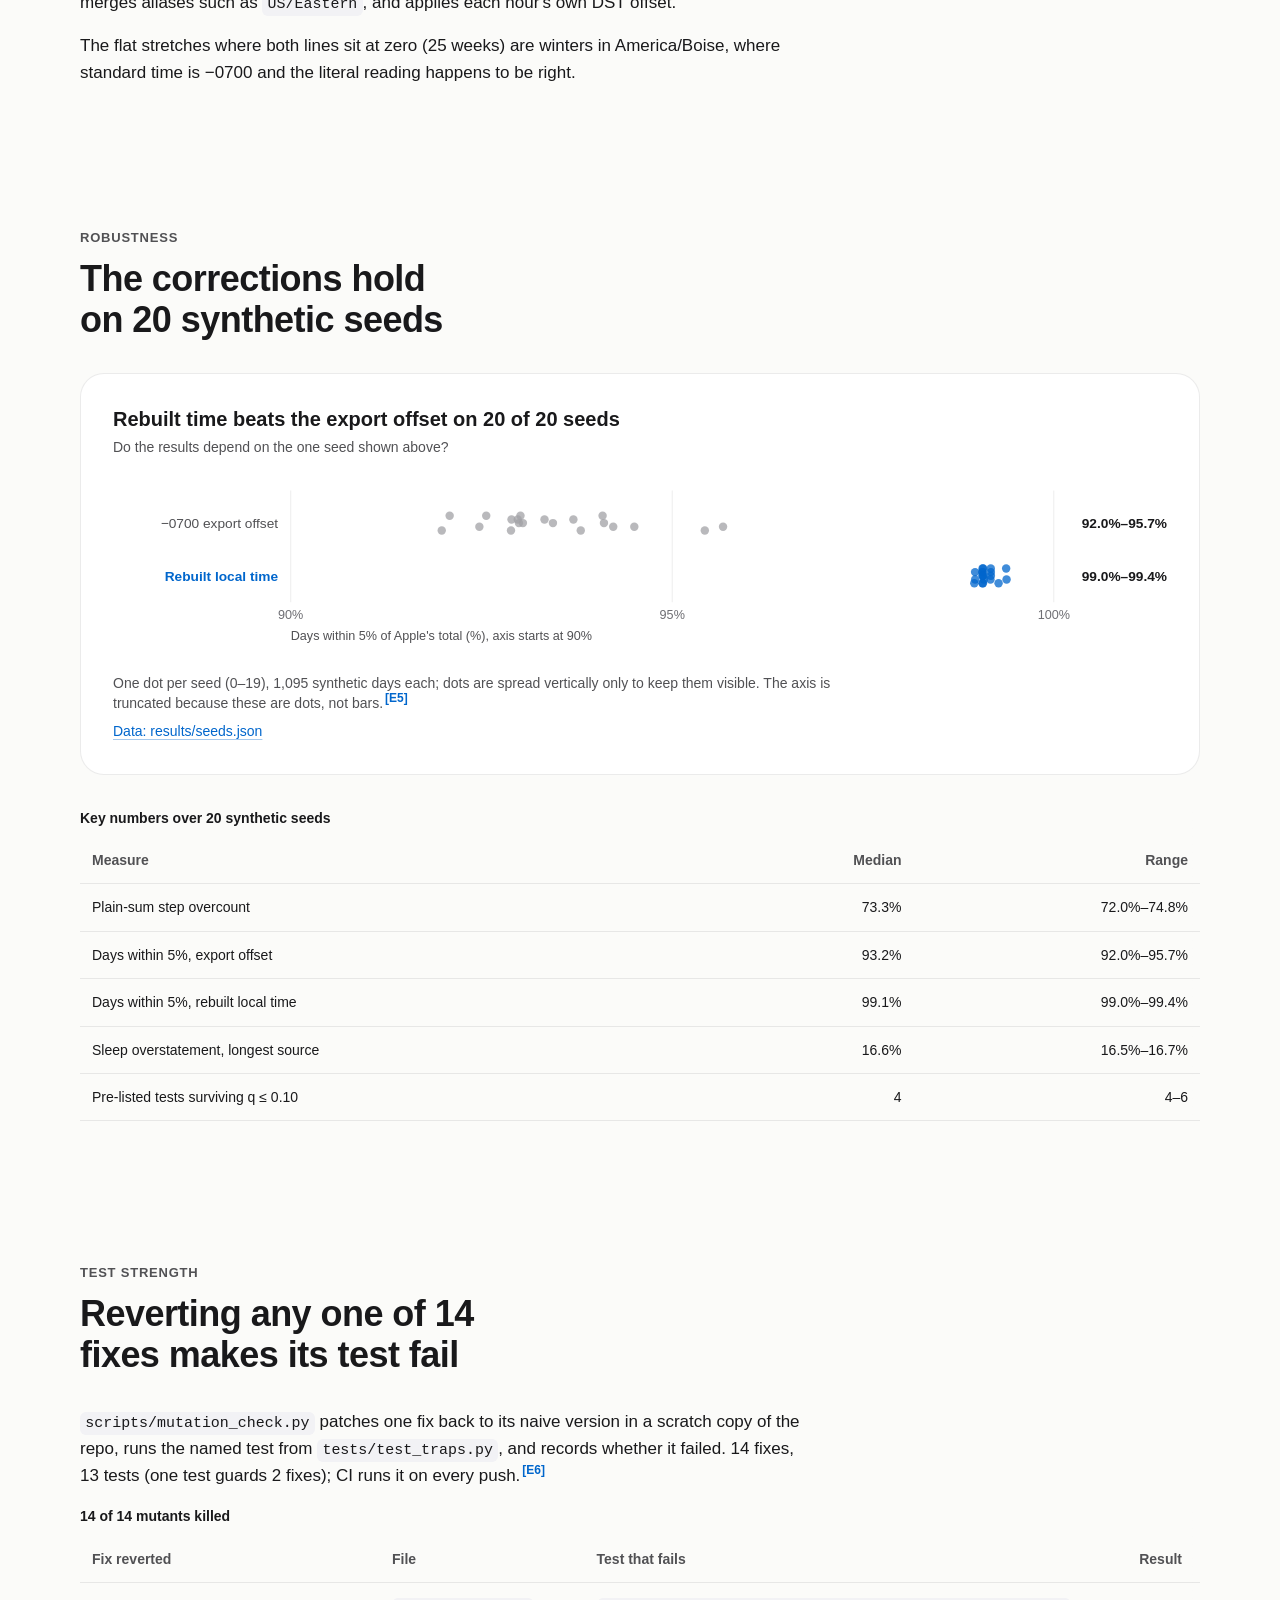
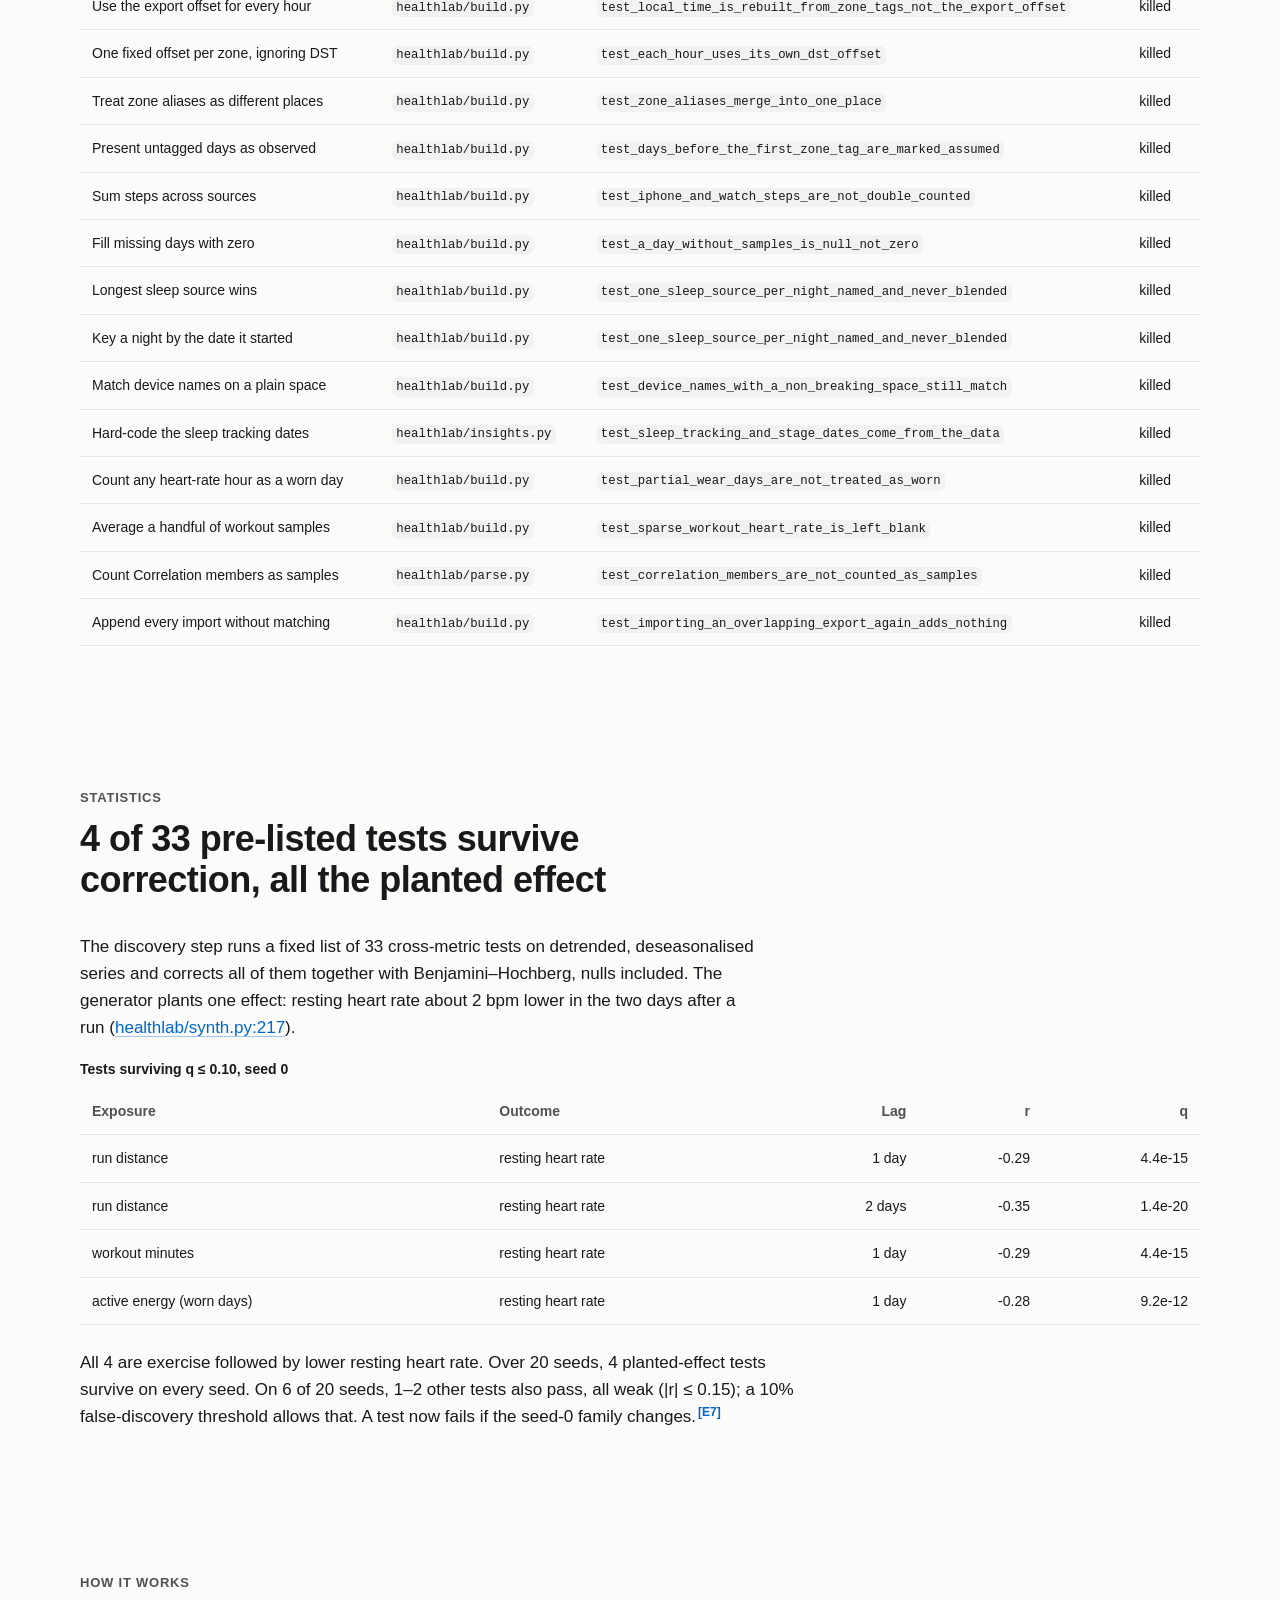
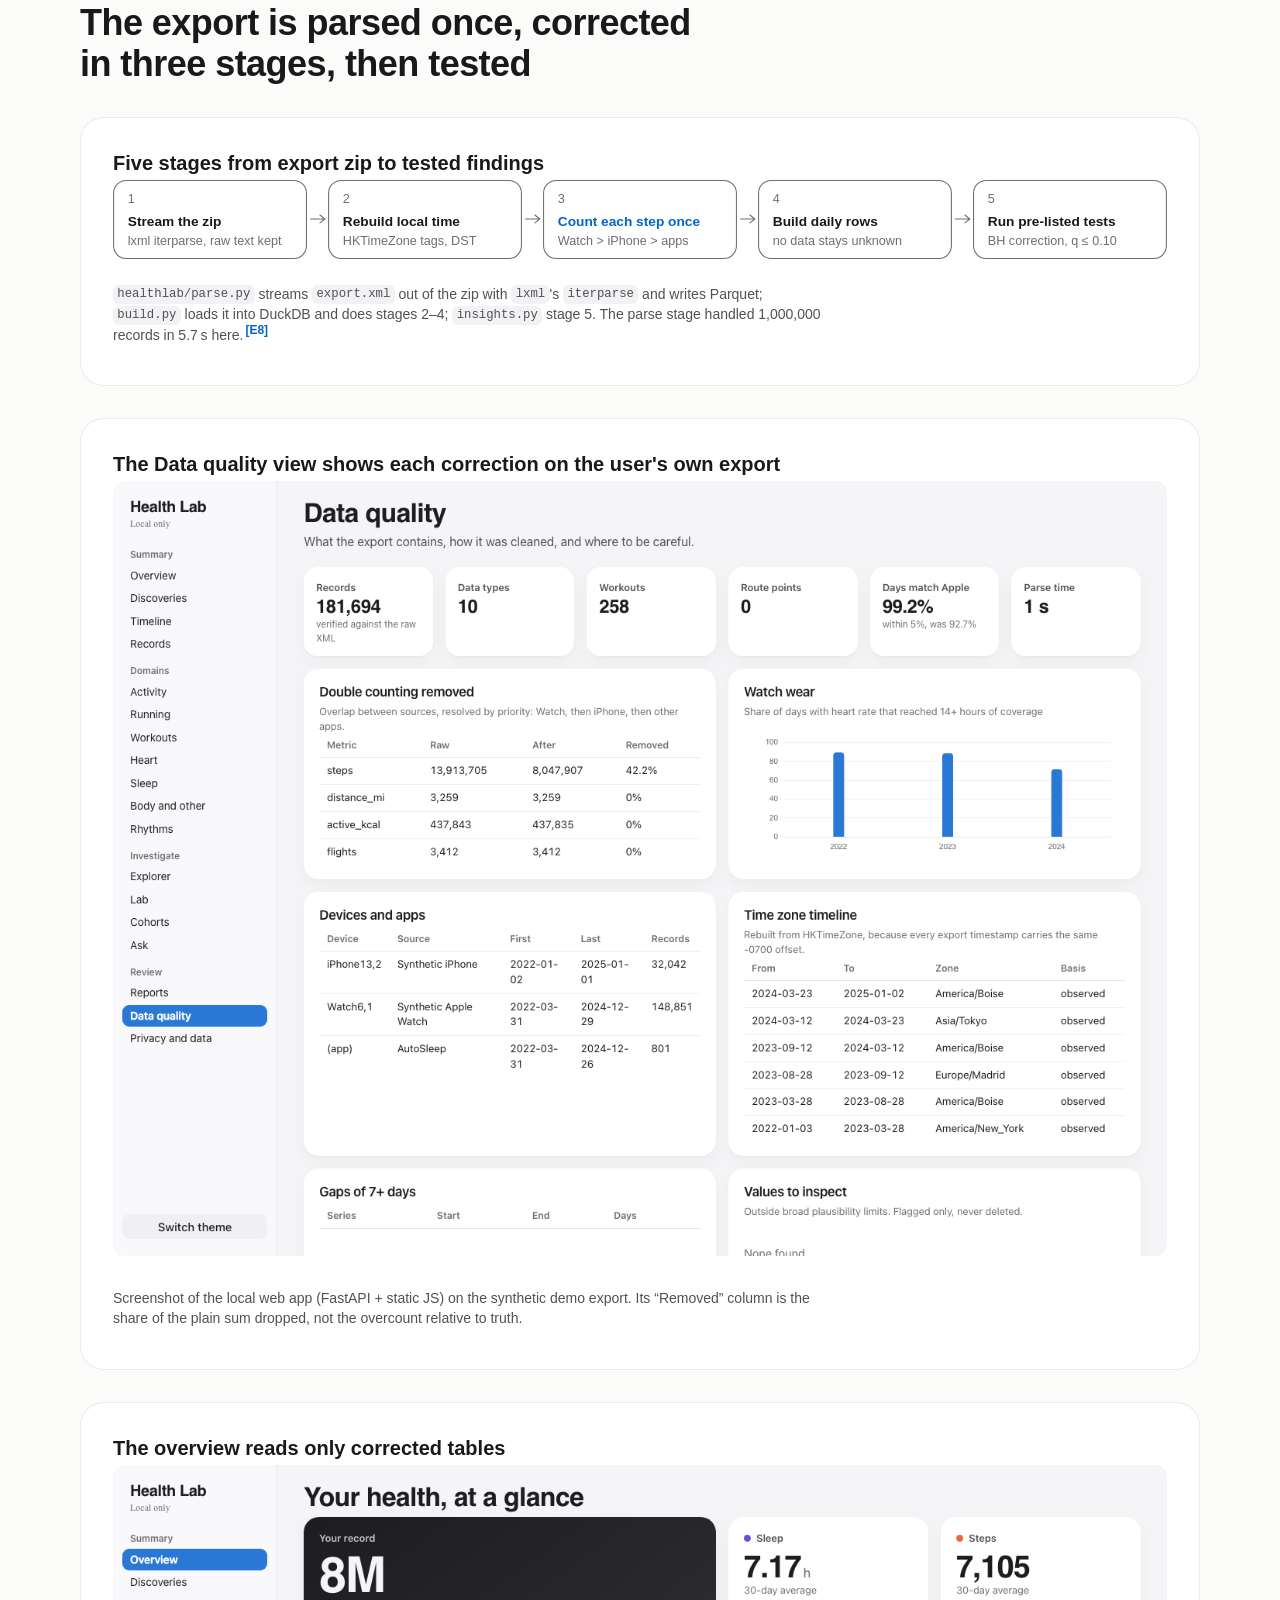
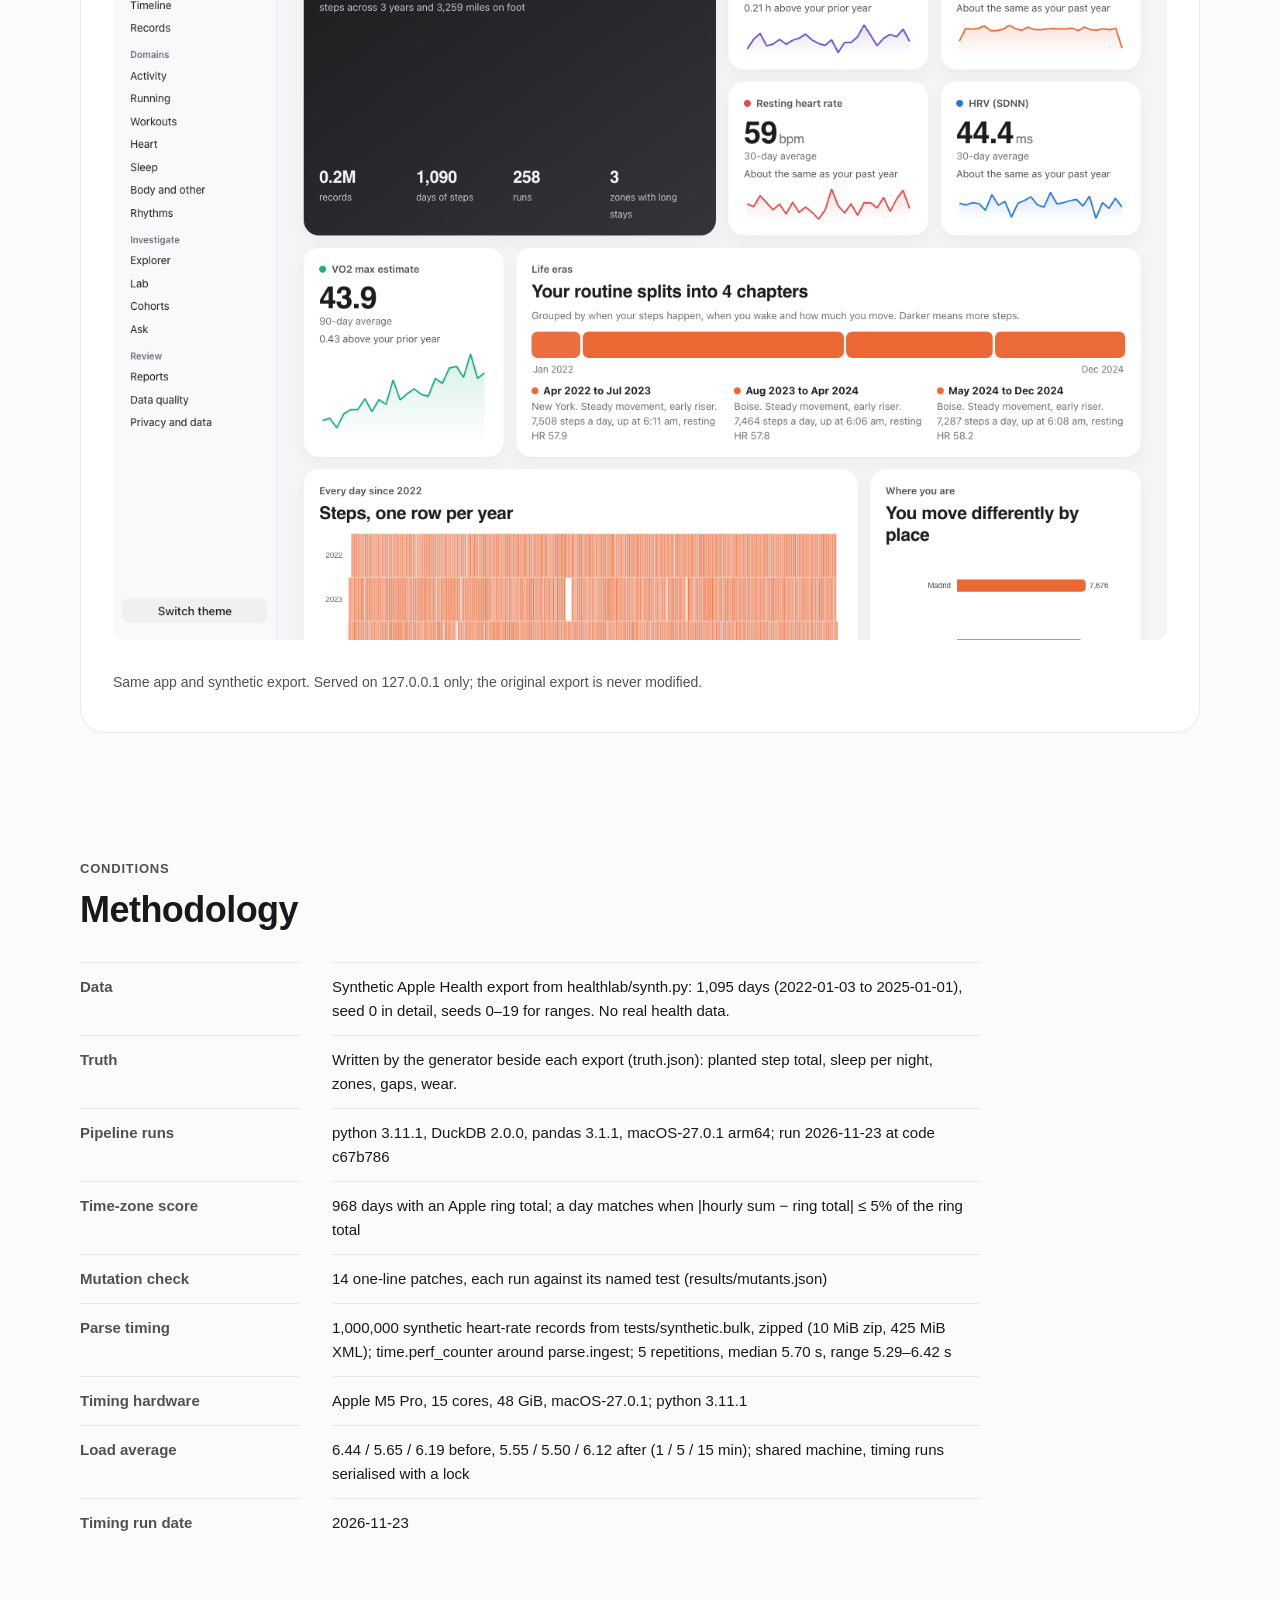
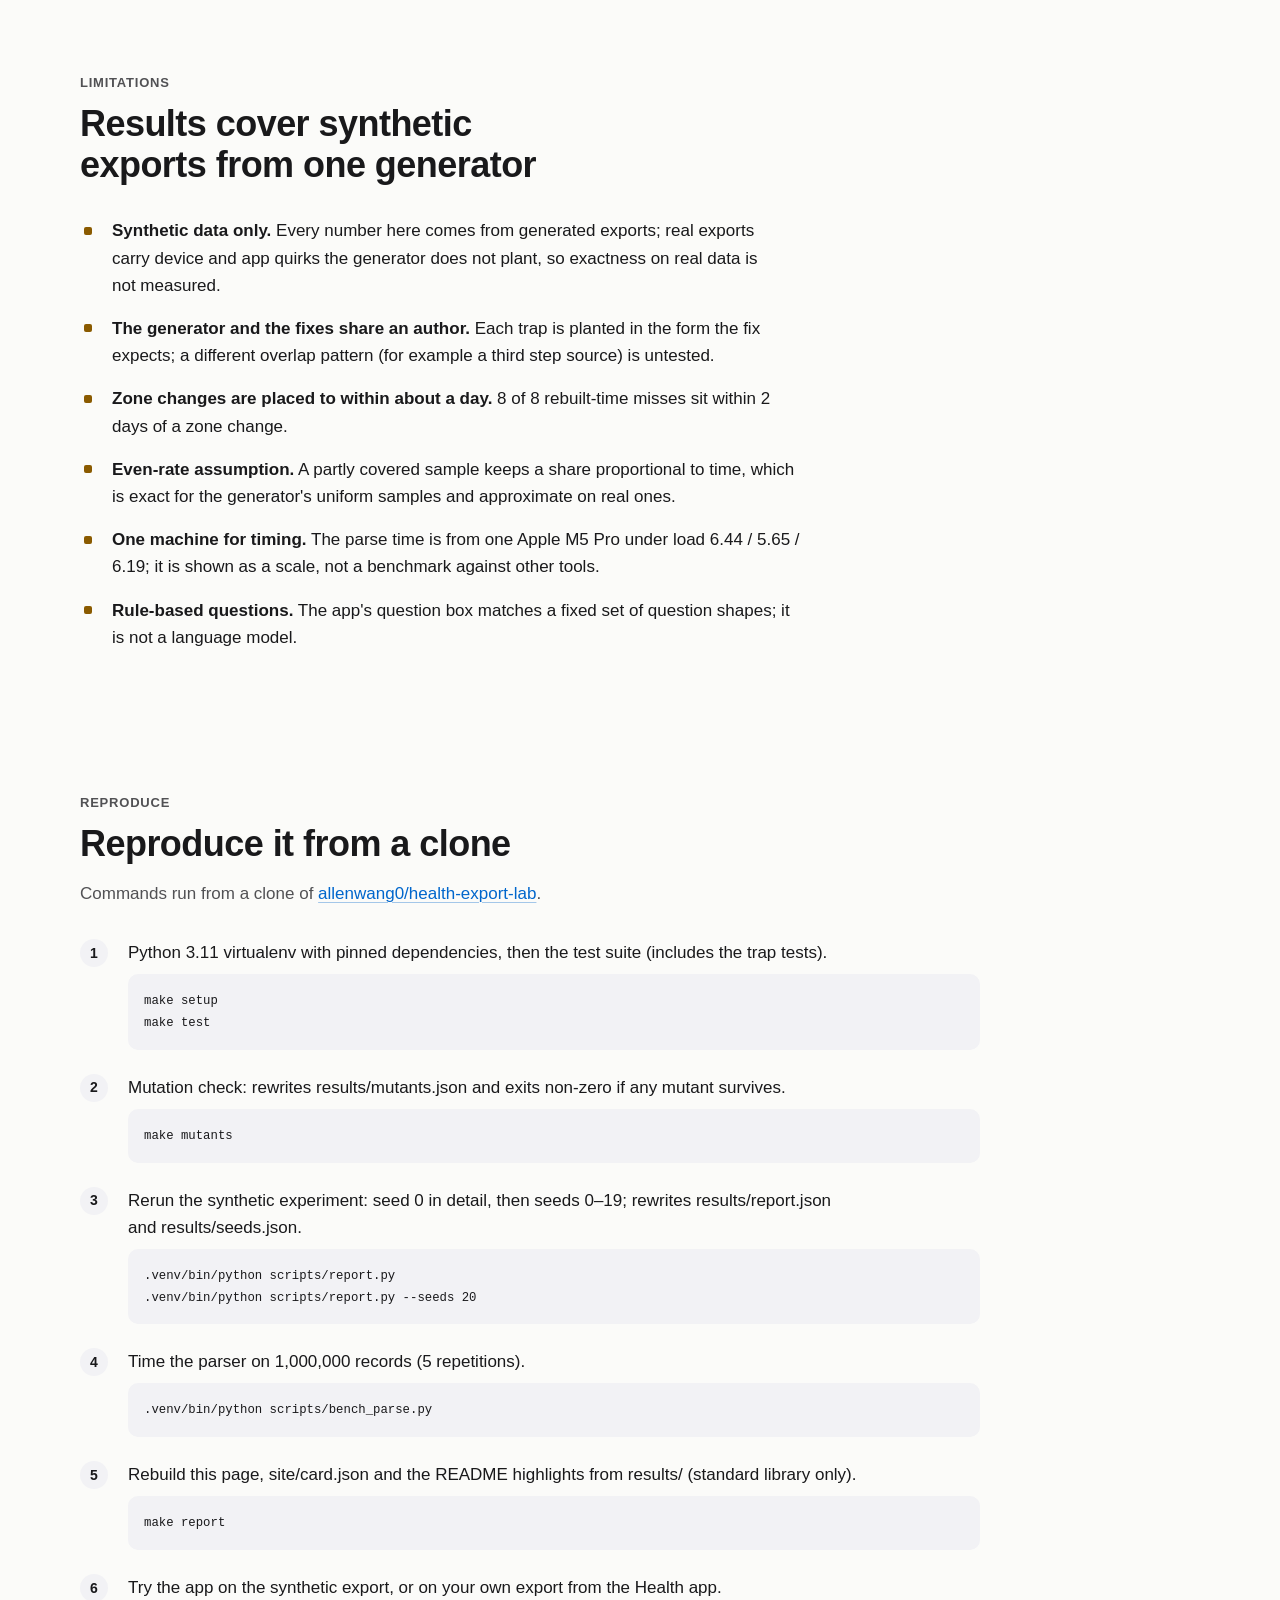
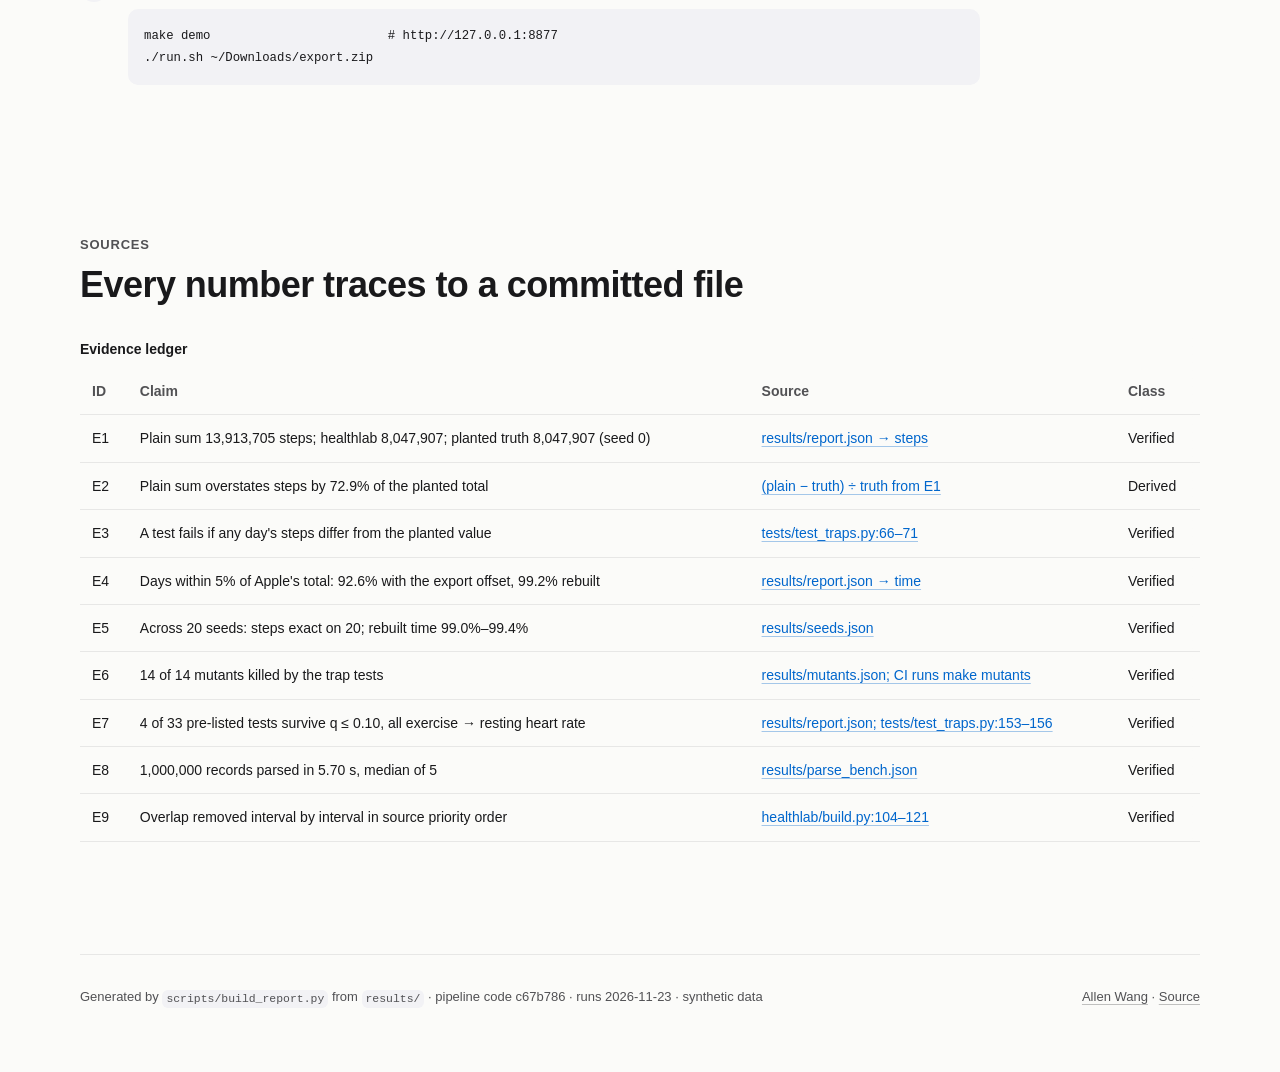
==== commit f16e5f6a: "feat: rebuild the report on the shared report kit from committed results scripts/build_report.py (st" ====
--- a/report/index.html
+++ b/report/index.html
@@ -2,137 +2,294 @@
 <html lang="en">
 <head>
 <meta charset="utf-8">
-<meta name="viewport" content="width=device-width, initial-scale=1, viewport-fit=cover">
-<title>Apple Health export traps · Allen Wang</title>
-<meta name="description" content="On a synthetic Apple Health export, rebuilding local time matches Apple's daily totals on 99.2 % of days, up from 92.6 %.">
-<meta name="theme-color" content="#f5f5f7" media="(prefers-color-scheme: light)">
-<meta name="theme-color" content="#0b0b0b" media="(prefers-color-scheme: dark)">
-<link rel="icon" href="data:,">
-<script>try{var t=localStorage.getItem("theme");if(t==="light"||t==="dark")document.documentElement.setAttribute("data-theme",t)}catch(e){}</script>
-<link rel="stylesheet" href="kit/report.css">
+<meta name="viewport" content="width=device-width, initial-scale=1">
+<title>Health export lab · Allen Wang</title>
+<meta name="description" content="A local Apple Health analyzer that removes a 73% step overcount exactly and rebuilds local time, scored against planted truth in synthetic exports.">
+<link rel="canonical" href="https://allenwang0.github.io/health-export-lab/">
+<meta name="color-scheme" content="light dark">
+<meta property="og:type" content="article">
+<meta property="og:title" content="Health export lab · Allen Wang">
+<meta property="og:description" content="A local Apple Health analyzer that removes a 73% step overcount exactly and rebuilds local time, scored against planted truth in synthetic exports.">
+<meta property="og:url" content="https://allenwang0.github.io/health-export-lab/">
+<meta property="og:site_name" content="Allen Wang">
+<script>try{var t=localStorage.getItem("theme");if(t==="light"||t==="dark")document.documentElement.setAttribute("data-theme",t)}catch(e){}addEventListener("beforeprint",function(){document.querySelectorAll("details").forEach(function(d){d.open=true})});</script>
 <style>
-/* report.local */
-.hero-fig{margin-top:40px;max-width:760px}
-.tablewrap td{white-space:normal;min-width:7em}
-#traps .tablewrap td,#traps .tablewrap th,#reproduce .tablewrap td{text-align:left}
-.s>.rk-table{margin-top:24px}
-.bento .card .cmp{margin-bottom:12px}
-/* The trap scoreboard stacks into one block per trap on phones instead of scrolling sideways. */
-@media (max-width:599px){[data-stack] thead{display:none}[data-stack] tr,[data-stack] th,[data-stack] td{display:block;position:static;white-space:normal;text-align:left!important;border:0}
-[data-stack] tr{border-top:1px solid var(--hairline);padding:8px 0}[data-stack] th{padding:4px 12px}
-[data-stack] td{display:grid;grid-template-columns:7.5em 1fr;gap:8px;padding:2px 12px}[data-stack] td::before{content:attr(data-label);color:var(--ink-3)}}
-/* charts.js never draws narrower than 260 px; keep plots >= 260 px at 320 px so text stays >= 11 px */
-@media (max-width:359px){.figure{padding-inline:12px}}
+/* report-kit v1 — shared tokens and components for project reports. Inlined by report_kit.py. */
+:root {
+  --space-1: 4px; --space-2: 8px; --space-3: 12px; --space-4: 16px; --space-5: 24px;
+  --space-6: 32px; --space-7: 48px; --space-8: 64px; --space-9: 96px; --space-10: 128px;
+  --page-max: 1120px; --measure: 720px; --gutter: 48px; --section-gap: 112px;
+  --card-gap: 20px; --card-pad: 32px; --radius-card: 24px; --radius-sm: 10px; --nav-h: 44px;
+  --font: -apple-system, BlinkMacSystemFont, "SF Pro Text", "Inter", "Segoe UI", Roboto, sans-serif;
+  --mono: ui-monospace, "SF Mono", "JetBrains Mono", Menlo, Consolas, monospace;
+  --fs-eyebrow: 13px; --fs-hero: clamp(36px, 5.2vw, 60px); --fs-hero-metric: clamp(44px, 7vw, 76px);
+  --fs-h2: clamp(26px, 3.2vw, 36px); --fs-h3: 21px; --fs-card-h: clamp(17px, 1.6vw, 20px);
+  --fs-card-metric: clamp(32px, 4vw, 44px); --fs-body: 17px; --fs-small: 14px; --fs-chart: 13px; --fs-code: 14px;
+  --ease: cubic-bezier(.2, 0, 0, 1); --ease-out: cubic-bezier(.16, 1, .3, 1);
+  --t-fast: 150ms; --t-mid: 220ms; --t-reveal: 320ms;
+  --canvas: #FBFBF9; --surface: #FFFFFF; --surface-sunk: #F2F2F5;
+  --text: #19191B; --text-2: #515154; --text-3: #6E6E73;
+  --border: rgba(0, 0, 0, .08); --grid: rgba(0, 0, 0, .07);
+  --accent: #0066CC; --focus-ring: 0 0 0 3px rgba(0, 102, 204, .45); --data-muted: #A1A1A6;
+  --data-1: #0066CC; --data-2: #E07A00; --data-3: #2A9D8F; --data-4: #8E5BD0; --data-5: #C2410C; --data-6: #5F6B7A;
+  --good: #1F7A4D; --bad: #B3261E; --caution: #8A5A00;
+  color-scheme: light;
+}
+@media (prefers-color-scheme: dark) {
+  :root:not([data-theme="light"]) {
+    --canvas: #0B0B0B; --surface: #161618; --surface-sunk: #1F1F22;
+    --text: #F5F5F7; --text-2: #A1A1A6; --text-3: #8A8A8E;
+    --border: rgba(255, 255, 255, .10); --grid: rgba(255, 255, 255, .08);
+    --accent: #3D9BFF; --focus-ring: 0 0 0 3px rgba(61, 155, 255, .55); --data-muted: #636366;
+    --data-1: #3D9BFF; --data-2: #FF9A2E; --data-3: #45C2B3; --data-4: #AC82E6; --data-5: #EE6A33; --data-6: #8896A8;
+    --good: #4CC38A; --bad: #F2726A; --caution: #E0B04A;
+    color-scheme: dark;
+  }
+}
+:root[data-theme="dark"] {
+  --canvas: #0B0B0B; --surface: #161618; --surface-sunk: #1F1F22;
+  --text: #F5F5F7; --text-2: #A1A1A6; --text-3: #8A8A8E;
+  --border: rgba(255, 255, 255, .10); --grid: rgba(255, 255, 255, .08);
+  --accent: #3D9BFF; --focus-ring: 0 0 0 3px rgba(61, 155, 255, .55); --data-muted: #636366;
+  --data-1: #3D9BFF; --data-2: #FF9A2E; --data-3: #45C2B3; --data-4: #AC82E6; --data-5: #EE6A33; --data-6: #8896A8;
+  --good: #4CC38A; --bad: #F2726A; --caution: #E0B04A;
+  color-scheme: dark;
+}
+@media (max-width: 1067px) {
+  :root { --measure: 680px; --gutter: 32px; --section-gap: 88px; --card-gap: 16px; --card-pad: 28px; }
+}
+@media (max-width: 734px) {
+  :root { --measure: 100%; --gutter: 20px; --section-gap: 64px; --card-gap: 12px; --card-pad: 20px;
+    --radius-card: 20px; --radius-sm: 8px; --fs-body: 16px; --fs-chart: 12px; }
+}
+
+/* Base */
+*, *::before, *::after { box-sizing: border-box; }
+html { scroll-behavior: smooth; -webkit-text-size-adjust: 100%; }
+body { margin: 0; background: var(--canvas); color: var(--text); font: 400 var(--fs-body)/1.6 var(--font);
+  -webkit-font-smoothing: antialiased; text-rendering: optimizeLegibility; }
+h1, h2, h3, h4 { margin: 0; text-wrap: balance; }
+p, li { text-wrap: pretty; }
+p { margin: 0 0 var(--space-4); }
+a { color: var(--accent); text-decoration: underline; text-decoration-thickness: 1px; text-underline-offset: 3px;
+  text-decoration-color: color-mix(in srgb, currentColor 35%, transparent); transition: text-decoration-color var(--t-fast) var(--ease); }
+a:hover { text-decoration-color: currentColor; }
+:focus-visible { outline: 2px solid var(--accent); outline-offset: 2px; box-shadow: var(--focus-ring); border-radius: 4px; }
+[id] { scroll-margin-top: calc(var(--nav-h) + var(--space-5)); }
+code, pre, kbd { font-family: var(--mono); font-size: .88em; }
+.num, table, .tabular, svg text { font-variant-numeric: tabular-nums; }
+.sr-only { position: absolute; width: 1px; height: 1px; overflow: hidden; clip: rect(0 0 0 0); white-space: nowrap; }
+.skip { position: absolute; left: var(--space-4); top: -60px; padding: var(--space-3) var(--space-4); background: var(--surface);
+  border-radius: var(--radius-sm); z-index: 10; }
+.skip:focus { top: var(--space-3); }
+.wrap { max-width: calc(var(--page-max) + 2 * var(--gutter)); margin: 0 auto; padding: 0 var(--gutter); }
+.prose { max-width: var(--measure); }
+.muted { color: var(--text-2); }
+
+/* Report header (identity row) */
+.report-header { display: flex; justify-content: space-between; align-items: center; gap: var(--space-4);
+  min-height: 56px; font-size: var(--fs-small); }
+.report-header a { color: var(--text-2); text-decoration: none; padding: var(--space-3) 0; }
+.report-header a:hover { color: var(--text); }
+
+/* Hero */
+.hero { padding-block: var(--space-8); }
+.hero-grid { display: grid; grid-template-columns: 7fr 5fr; gap: var(--space-7); align-items: end; }
+.eyebrow { font-size: var(--fs-eyebrow); font-weight: 600; line-height: 1.2; letter-spacing: .06em; text-transform: uppercase;
+  color: var(--text-2); margin: 0 0 var(--space-4); }
+.hero-title { font-size: var(--fs-hero); font-weight: 700; line-height: 1.05; letter-spacing: -.025em; }
+.hero-sub { font-size: clamp(19px, 1.9vw, 22px); line-height: 1.45; color: var(--text-2); margin: var(--space-4) 0 var(--space-6); max-width: 34em; }
+.hero-metric { margin: 0 0 var(--space-4); }
+.hero-metric .value { display: block; font-size: var(--fs-hero-metric); font-weight: 700; line-height: 1; letter-spacing: -.03em;
+  color: var(--accent); font-variant-numeric: tabular-nums; }
+.hero-metric .label { display: block; margin-top: var(--space-2); font-size: 19px; font-weight: 600; line-height: 1.35; }
+.hero-support { font-size: var(--fs-body); margin: 0 0 var(--space-2); }
+.hero-context { font-size: var(--fs-small); line-height: 1.45; color: var(--text-2); margin: 0 0 var(--space-5); }
+.actions { display: flex; flex-wrap: wrap; gap: var(--space-3); }
+.btn { display: inline-flex; align-items: center; min-height: 44px; padding: 0 var(--space-5); border-radius: 999px;
+  font-size: 15px; font-weight: 600; text-decoration: none; border: 1px solid var(--border); color: var(--text); background: var(--surface);
+  transition: background var(--t-fast) var(--ease), transform var(--t-fast) var(--ease); }
+.btn:hover { background: var(--surface-sunk); }
+.btn:active { transform: scale(.98); }
+.btn-primary { background: var(--accent); border-color: transparent; color: var(--canvas); }
+.btn-primary:hover { background: color-mix(in srgb, var(--accent) 88%, #000); }
+.hero-figure { margin: 0; background: var(--surface); border: 1px solid var(--border); border-radius: var(--radius-card); padding: var(--space-5); }
+.hero-figure .card-label { margin-bottom: var(--space-4); }
+
+/* Sticky section nav */
+.report-nav { position: sticky; top: 0; z-index: 5; background: color-mix(in srgb, var(--canvas) 86%, transparent);
+  -webkit-backdrop-filter: saturate(1.8) blur(16px); backdrop-filter: saturate(1.8) blur(16px); border-bottom: 1px solid var(--border); }
+.report-nav ul { display: flex; gap: var(--space-5); margin: 0 auto; padding: 0 var(--gutter); max-width: calc(var(--page-max) + 2 * var(--gutter));
+  list-style: none; overflow-x: auto; scrollbar-width: none; }
+.report-nav a { display: flex; align-items: center; min-height: var(--nav-h); white-space: nowrap; font-size: var(--fs-small);
+  color: var(--text-2); text-decoration: none; }
+.report-nav a:hover { color: var(--text); }
+
+/* Sections */
+.section { padding-top: var(--section-gap); }
+.section-head { margin: 0 0 var(--space-6); max-width: var(--measure); }
+.section-head h2 { font-size: var(--fs-h2); font-weight: 650; line-height: 1.15; letter-spacing: -.015em; }
+.section-head .eyebrow { margin-bottom: var(--space-3); }
+.section-head p { margin: var(--space-4) 0 0; color: var(--text-2); }
+h3.sub { font-size: var(--fs-h3); font-weight: 600; line-height: 1.25; letter-spacing: -.01em; margin: var(--space-6) 0 var(--space-3); }
+.anchor { margin-left: .3em; color: var(--text-3); text-decoration: none; opacity: 0; transition: opacity var(--t-fast) var(--ease); }
+h2:hover .anchor, .anchor:focus-visible { opacity: 1; }
+
+/* Bento grid: 12 / 6 / 1 columns */
+.bento { display: grid; grid-template-columns: repeat(12, minmax(0, 1fr)); gap: var(--card-gap); align-items: start; }
+.span-12 { grid-column: span 12; } .span-8 { grid-column: span 8; } .span-6 { grid-column: span 6; } .span-4 { grid-column: span 4; }
+@media (max-width: 1067px) {
+  .bento { grid-template-columns: repeat(6, minmax(0, 1fr)); }
+  .span-12, .span-8, .span-4 { grid-column: span 6; } .span-6 { grid-column: span 3; }
+  .hero-grid { grid-template-columns: 1fr; gap: var(--space-6); }
+}
+@media (max-width: 734px) {
+  .bento { grid-template-columns: minmax(0, 1fr); }
+  .bento > * { grid-column: 1 / -1; order: var(--p, 0); }
+  .hero { padding-block: var(--space-6) var(--space-7); }
+}
+
+/* Cards */
+.card { background: var(--surface); border: 1px solid var(--border); border-radius: var(--radius-card); padding: var(--card-pad); min-width: 0; }
+a.card { display: block; color: inherit; text-decoration: none; transition: box-shadow var(--t-fast) var(--ease), transform var(--t-fast) var(--ease); }
+a.card:hover { box-shadow: 0 6px 24px rgba(0, 0, 0, .06); transform: translateY(-2px); }
+.card-heading { font-size: var(--fs-card-h); font-weight: 600; line-height: 1.3; margin: 0 0 var(--space-3); }
+.card p { font-size: 15px; line-height: 1.55; color: var(--text-2); margin: 0 0 var(--space-3); }
+.card p:last-child { margin-bottom: 0; }
+.card-label { font-size: var(--fs-small); font-weight: 600; color: var(--text-2); margin: 0 0 var(--space-2); }
+.metric { margin: 0 0 var(--space-3); }
+.metric dt { font-size: var(--fs-small); font-weight: 600; color: var(--text-2); margin-bottom: var(--space-2); }
+.metric dd { margin: 0; font-size: var(--fs-card-metric); font-weight: 650; line-height: 1.05; letter-spacing: -.02em; font-variant-numeric: tabular-nums; }
+.metric .unit { font-size: .5em; font-weight: 600; letter-spacing: 0; color: var(--text-2); margin-left: .15em; }
+.reported { display: inline-block; font-size: 12px; font-weight: 600; color: var(--caution); margin-left: var(--space-2); }
+
+/* Comparison bars (HTML, inside cards) */
+.cmp { display: grid; gap: var(--space-3); margin: var(--space-3) 0; }
+.cmp-row { display: grid; grid-template-columns: minmax(0, 1fr); gap: var(--space-1); font-size: var(--fs-small); }
+.cmp-head { display: flex; justify-content: space-between; gap: var(--space-3); }
+.cmp-head b { font-weight: 600; font-variant-numeric: tabular-nums; }
+.cmp-track { height: 8px; border-radius: 4px; background: var(--surface-sunk); overflow: hidden; }
+.cmp-fill { display: block; height: 100%; border-radius: 4px; background: var(--data-muted); }
+.cmp-fill.is-accent { background: var(--accent); }
+
+/* Figure panel */
+.figure { margin: 0; background: var(--surface); border: 1px solid var(--border); border-radius: var(--radius-card); padding: var(--card-pad); }
+.figure + .figure, .figure + p, p + .figure, .note + .figure, .figure + .note { margin-top: var(--space-6); }
+.fig-takeaway { font-size: var(--fs-card-h); font-weight: 600; line-height: 1.3; margin: 0 0 var(--space-1); }
+.fig-question { font-size: var(--fs-small); color: var(--text-2); margin: 0 0 var(--space-5); }
+svg[role=img] { max-width: 100%; height: auto; }
+.fig-chart svg { display: block; width: 100%; overflow: visible; }
+.v-t, .v-p { display: none; }
+@media (max-width: 1067px) { .v-d { display: none; } .v-t { display: block; } }
+@media (max-width: 734px) { .v-t { display: none; } .v-p { display: block; } }
+.figure figcaption { font-size: var(--fs-small); line-height: 1.45; color: var(--text-2); margin-top: var(--space-5); max-width: var(--measure); }
+.figure figcaption p { margin: 0 0 var(--space-2); }
+details.data { margin-top: var(--space-1); font-size: var(--fs-small); }
+details.data summary { cursor: pointer; color: var(--accent); font-weight: 600; min-height: 44px; display: inline-flex; align-items: center; }
+details.data summary::marker { color: var(--text-3); }
+
+/* SVG chart grammar */
+.c-axis { stroke: var(--text-3); stroke-width: 1; fill: none; }
+.c-grid { stroke: var(--grid); stroke-width: 1; fill: none; }
+.c-floor { stroke: var(--text-3); stroke-width: 1; stroke-dasharray: 4 3; fill: none; }
+.c-band { fill: var(--surface-sunk); }
+.c-muted { fill: var(--data-muted); } .c-accent { fill: var(--accent); }
+.c-stroke-muted { stroke: var(--data-muted); fill: none; } .c-stroke-accent { stroke: var(--accent); fill: none; }
+.c-whisker { stroke: var(--text); stroke-width: 1.5; fill: none; }
+.c-label { fill: var(--text-2); font: 500 var(--fs-chart)/1.3 var(--font); }
+.c-value { fill: var(--text); font: 600 var(--fs-chart)/1.3 var(--font); }
+.c-tick { fill: var(--text-3); font: 500 12px/1 var(--font); }
+.c-title { fill: var(--text-2); font: 500 12px/1 var(--font); }
+.c-hi { fill: var(--accent); font-weight: 600; }
+.c-node { fill: var(--surface); stroke: var(--text-3); stroke-width: 1; }
+.c-node-sunk { fill: var(--surface-sunk); stroke: none; }
+.c-free { fill: none; stroke: var(--text-3); stroke-width: 1; stroke-dasharray: 3 2; }
+.c-line { stroke: var(--text-3); stroke-width: 1; fill: none; }
+.c-line-accent { stroke: var(--accent); stroke-width: 1.5; fill: none; }
+
+/* Technical note, code */
+.note { background: var(--surface-sunk); border-radius: var(--radius-card); padding: var(--space-5); }
+.note > h3 { font-size: var(--fs-card-h); font-weight: 600; margin: 0 0 var(--space-3); }
+.note p:last-child { margin-bottom: 0; }
+pre.code { margin: 0 0 var(--space-4); padding: var(--space-4); background: var(--surface-sunk); border-radius: var(--radius-sm);
+  overflow-x: auto; font-size: var(--fs-code); line-height: 1.55; tab-size: 4; }
+.note pre.code { background: var(--surface); }
+:not(pre) > code { padding: .1em .35em; border-radius: 6px; background: var(--surface-sunk); }
+/* short inline code never breaks inside a token; a pathological long one is clipped, never overflows */
+:not(pre) > code, .nowrap { white-space: nowrap; }
+:not(pre) > code { display: inline-block; max-width: 100%; overflow: hidden; text-overflow: ellipsis; vertical-align: bottom; line-height: 1.35; }
+.note :not(pre) > code { background: var(--surface); }
+
+/* Benchmark table */
+.table-wrap { overflow-x: auto; margin: 0 0 var(--space-4);
+  background: linear-gradient(to right, var(--tw-bg, var(--canvas)) 30%, transparent) left / 24px 100% no-repeat local,
+    linear-gradient(to left, var(--tw-bg, var(--canvas)) 30%, transparent) right / 24px 100% no-repeat local,
+    linear-gradient(to right, var(--grid), transparent) left / 8px 100% no-repeat scroll,
+    linear-gradient(to left, var(--grid), transparent) right / 8px 100% no-repeat scroll; }
+.card, .figure { --tw-bg: var(--surface); }
+table.bench { border-collapse: collapse; width: 100%; font-size: var(--fs-small); }
+table.bench caption { text-align: left; font-weight: 600; color: var(--text); padding: 0 0 var(--space-2); }
+table.bench th, table.bench td { padding: var(--space-3) var(--space-3); height: 44px; text-align: left; border-bottom: 1px solid var(--border); white-space: nowrap; }
+table.bench thead th { font-weight: 600; color: var(--text-2); }
+table.bench tbody th { font-weight: 500; }
+table.bench .num { text-align: right; }
+
+/* Methodology */
+dl.method { display: grid; grid-template-columns: minmax(140px, 220px) minmax(0, 1fr); gap: 0 var(--space-6); margin: 0; max-width: 900px; font-size: 15px; }
+dl.method dt, dl.method dd { padding: var(--space-3) 0; border-top: 1px solid var(--border); margin: 0; }
+dl.method dt { font-weight: 600; color: var(--text-2); }
+@media (max-width: 734px) { dl.method { grid-template-columns: minmax(0, 1fr); } dl.method dd { border-top: 0; padding-top: 0; } }
+
+/* Lists: limitations, reproduce, sources */
+ul.limits { list-style: none; padding: 0; margin: 0; max-width: var(--measure); }
+ul.limits li { position: relative; padding: 0 0 var(--space-4) var(--space-6); }
+ul.limits li::before { content: ""; position: absolute; left: 4px; top: .55em; width: 8px; height: 8px; border-radius: 2px; background: var(--caution); }
+ul.limits b { font-weight: 600; }
+ol.steps { padding: 0; margin: 0; max-width: 900px; list-style: none; counter-reset: step; }
+ol.steps > li { counter-increment: step; position: relative; padding-left: var(--space-7); margin-bottom: var(--space-5); }
+ol.steps > li::before { content: counter(step); position: absolute; left: 0; top: 0; width: 28px; height: 28px; border-radius: 50%;
+  background: var(--surface-sunk); font-size: var(--fs-small); font-weight: 600; display: grid; place-items: center; }
+ol.steps p { margin: 0 0 var(--space-2); }
+.ref { font-size: 12px; font-weight: 600; text-decoration: none; vertical-align: super; line-height: 0; margin-left: 2px; white-space: nowrap; }
+.ref:hover { text-decoration: underline; }
+table.bench td.wrap-ok { white-space: normal; min-width: 220px; }
+
+/* Footer */
+.report-footer { margin-top: var(--section-gap); padding: var(--space-6) 0 var(--space-8); border-top: 1px solid var(--border);
+  font-size: 13px; color: var(--text-2); display: flex; flex-wrap: wrap; justify-content: space-between; gap: var(--space-3); }
+.report-footer a { color: var(--text-2); }
+
+@media (prefers-reduced-motion: reduce) {
+  html { scroll-behavior: auto; }
+  *, *::before, *::after { transition-duration: 0ms !important; animation-duration: 0ms !important; }
+}
+@media print {
+  :root:not(#print) { --canvas: #fff; --surface: #fff; --surface-sunk: #F2F2F5; --text: #19191B; --text-2: #515154; --text-3: #6E6E73;
+    --accent: #0066CC; --data-muted: #A1A1A6; --border: rgba(0, 0, 0, .15); --grid: rgba(0, 0, 0, .1);
+    --caution: #8A5A00; color-scheme: light; }
+  .report-nav, .skip, .actions, .anchor { display: none !important; }
+  .section { padding-top: var(--space-7); }
+  .figure, .card, .note, pre, table { break-inside: avoid; }
+  .v-d { display: block !important; } .v-t, .v-p { display: none !important; }
+  a.src[href^="http"]::after { content: " (" attr(href) ")"; font-size: 11px; color: var(--text-2); word-break: break-all; }
+  details.data > *:not(summary) { display: block; }
+}
 </style>
-<script src="kit/report.js" defer></script>
-<script src="kit/charts.js" defer></script>
 </head>
 <body>
 <a class="skip" href="#main">Skip to content</a>
-<header class="bar"><div class="wrap">
-  <a class="back" href="https://allenwang0.github.io/">← Allen Wang</a>
-  <span class="title" aria-hidden="true">Apple Health export traps</span>
-  <a class="pill" href="https://github.com/allenwang0/health-export-lab">Code ↗</a>
-</div></header>
+<header class="wrap"><nav class="report-header" aria-label="Site"><a href="https://allenwang0.github.io/">← Allen Wang</a><span><a href="https://github.com/allenwang0/health-export-lab">Source</a></span></nav></header>
 <main id="main">
-<section class="hero wrap" aria-labelledby="h1">
-  <p class="eyebrow">Data-quality tool · Python</p>
-  <h1 id="h1">Rebuilding local time matches Apple's daily totals on 99.2 % of days, up from 92.6 %</h1>
-  <p class="lede">Apple Health exports stamp every record with the offset from the day you exported, count steps twice and score each night three ways. This analyzer fixes each trap. Here it runs on a synthetic export whose right answers are planted.</p>
-  <p class="conditions"><span class="key">Synthetic export, no real health data</span><span>Seed 0</span><span>1,095 days</span><span>One run</span></p>
-  <figure class="figure hero-fig" aria-labelledby="f-bands">
-    <div class="fig-head"><div><h3 id="f-bands">Days whose active energy matches Apple's own daily total</h3>
-    <p class="sub">Share of 968 days, by error against Apple's daily summary · one synthetic run</p></div><div class="seg" role="radiogroup" aria-label="View" data-view-toggle><button role="radio" aria-checked="true" data-value="chart">Chart</button><button role="radio" aria-checked="false" data-value="table">Table</button></div></div>
-    <div id="c-bands"></div><div class="rk-table" hidden><div class="tablewrap" tabindex="0" role="region" aria-label="Days by error against Apple&#x27;s daily active energy, of 968 days"><table><caption>Days by error against Apple&#x27;s daily active energy, of 968 days</caption><thead><tr><th scope="col">Error</th><th scope="col">Export offset</th><th scope="col">Rebuilt local time</th></tr></thead><tbody><tr><th scope="row">Within 5 % of Apple&#x27;s total</th><td>896 (92.6 %)</td><td>960 (99.2 %)</td></tr><tr><th scope="row">5–25 % off</th><td>53 (5.5 %)</td><td>2 (0.2 %)</td></tr><tr><th scope="row">More than 25 % off</th><td>19 (2.0 %)</td><td>6 (0.6 %)</td></tr></tbody></table></div></div>
-  </figure>
-  <figcaption>Each day's hourly active energy is summed by calendar day, either cut at the export's -0700 offset or at the local time rebuilt from the time-zone tags, then compared with the total Apple stored for that day. “Within 5 %” is the match criterion.</figcaption>
-</section>
-
-<section class="wrap" aria-label="Key results">
-  <div class="bento">
-    <a class="card span-8" href="#timezones"><span class="label">Days within 5 % of Apple's total</span><span class="metric num">99.2 %</span>
-      <span class="cmp">vs 92.6 % with the export offset: 960 vs 896 of 968 days</span><span class="foot">Synthetic export, seed 0 · rebuilt local time</span></a>
-    <a class="card span-4" href="#traps"><span class="label">Steps after removing overlap</span><span class="metric num">8,047,907</span>
-      <span class="cmp">Plain sum: 13,913,705. Planted truth: 8,047,907.</span><span class="foot">iPhone and Watch count the same steps</span></a>
-    <a class="card span-4" href="#traps"><span class="label">Traps recovered exactly</span><span class="metric num">6 of 7</span>
-      <span class="cmp">Time zones: 99.2 % of days match, not 100 %.</span><span class="foot">Against the generator's planted answers</span></a>
-    <a class="card span-4" href="#tests"><span class="label">Fixes guarded by tests</span><span class="metric num">14 of 14</span><span class="cmp">Reverting any one fix makes its test fail.</span><span class="foot">results/mutants.json · mutation check</span></a>
-    <div class="card span-4"><span class="label">Data</span><span class="metric num">Synthetic</span>
-      <span class="cmp">Generated with planted traps. No real health data is in the repo or on this page.</span><span class="foot">healthlab/synth.py · 2022-01-03 to 2025-01-01</span></div>
-  </div>
-</section>
-
-<section class="s wrap" id="traps" aria-labelledby="h-traps">
-  <p class="eyebrow">Each trap · naive vs analyzer vs planted truth</p>
-  <h2 id="h-traps">The analyzer recovers the planted answer on 6 of 7 traps; time zones reach 99.2 % of days, not 100 %</h2>
-  <p class="lede">The naive answer is what you get by reading the export literally. The planted truth is what the generator put in. The time-zone row misses on 8 days; the next section shows where.</p>
-  <div class="rk-table" data-stack><div class="tablewrap" tabindex="0" role="region" aria-label="Each trap on the synthetic export"><table><caption>Each trap on the synthetic export</caption><thead><tr><th scope="col">Trap</th><th scope="col">Naive answer</th><th scope="col">Analyzer</th><th scope="col">Planted truth</th><th scope="col">Matches truth</th></tr></thead><tbody><tr><th scope="row">iPhone and Watch count the same steps</th><td data-label="Naive answer">13,913,705 steps (plain sum)</td><td data-label="Analyzer">8,047,907</td><td data-label="Planted truth">8,047,907</td><td data-label="Matches truth">Yes</td></tr><tr><th scope="row">Every timestamp carries the -0700 export offset</th><td data-label="Naive answer">92.6 % of days match Apple&#x27;s total</td><td data-label="Analyzer">99.2 %</td><td data-label="Planted truth">100 %</td><td data-label="Matches truth">No</td></tr><tr><th scope="row">Three sources score each Watch night</th><td data-label="Naive answer">8.14 h (longest source)</td><td data-label="Analyzer">6.98 h</td><td data-label="Planted truth">6.98 h</td><td data-label="Matches truth">Yes</td></tr><tr><th scope="row">Days with no data at all</th><td data-label="Naive answer">5 days of 0 steps</td><td data-label="Analyzer">5 days NULL</td><td data-label="Planted truth">5 unknown days</td><td data-label="Matches truth">Yes</td></tr><tr><th scope="row">Older runs keep only a few heart-rate samples</th><td data-label="Naive answer">124 runs averaged from 4 samples</td><td data-label="Analyzer">124 runs left blank</td><td data-label="Planted truth">124 runs with no reliable average</td><td data-label="Matches truth">Yes</td></tr><tr><th scope="row">Zones change with a move, two trips and an alias</th><td data-label="Naive answer">1 zone (-0700 throughout)</td><td data-label="Analyzer">6 zone segments</td><td data-label="Planted truth">6 tagged eras, after 1 untagged era shown as assumed</td><td data-label="Matches truth">Yes</td></tr><tr><th scope="row">Watch worn only part of the day</th><td data-label="Naive answer">113 partial days counted as worn</td><td data-label="Analyzer">113 of them excluded from worn-day series</td><td data-label="Planted truth">113 partial days</td><td data-label="Matches truth">Yes</td></tr></tbody></table></div></div>
-  <p class="caveat"><b>The traps and the fixes have the same author.</b> The generator plants the traps the analyzer was written to fix, so a match shows the fixes work on these traps. Real exports may hold traps this generator does not plant.</p>
-</section>
-
-<section class="s wrap" id="timezones" aria-labelledby="h-tz">
-  <p class="eyebrow">Time zones · where the misses are</p>
-  <h2 id="h-tz">The rebuild&#x27;s remaining 8 misses all fall within 1 day of a zone change</h2>
-  <p class="lede">With the export offset, the worst week averages 171 kcal a day of error (week ending Mar 17, 2024). The rebuild cuts that week to 48 kcal, but its own worst week is the next one, week ending Mar 24, 2024, at 106 kcal a day: the error moved by a week, because zone changes are placed to within about a day.</p>
-  <figure class="figure" aria-labelledby="f-miss">
-    <div class="fig-head"><div><h3 id="f-miss">The export offset misses all year; the rebuild misses only next to a move or trip</h3>
-    <p class="sub">Days more than 5 % off Apple's total, by distance to the nearest planted zone change · 6 changes · one synthetic run</p></div><div class="seg" role="radiogroup" aria-label="View" data-view-toggle><button role="radio" aria-checked="true" data-value="chart">Chart</button><button role="radio" aria-checked="false" data-value="table">Table</button></div></div>
-    <div id="c-miss"></div><div class="rk-table" hidden><div class="tablewrap" tabindex="0" role="region" aria-label="Days more than 5 % off Apple&#x27;s total, by distance to the nearest zone change"><table><caption>Days more than 5 % off Apple&#x27;s total, by distance to the nearest zone change</caption><thead><tr><th scope="col">Distance</th><th scope="col">Export offset</th><th scope="col">Rebuilt local time</th></tr></thead><tbody><tr><th scope="row">0–2 days from a zone change</th><td>9</td><td>8</td></tr><tr><th scope="row">3–30 days</th><td>18</td><td>0</td></tr><tr><th scope="row">More than 30 days</th><td>45</td><td>0</td></tr></tbody></table></div></div>
-  </figure>
-  <figcaption>Each bar counts the days one method gets more than 5 % wrong, grouped by how far the day is from the nearest zone change (a move, two trips, a return). The export offset is wrong on every day spent outside -0700, so its misses are spread out.</figcaption>
-</section>
-
-<section class="s wrap" id="tests" aria-labelledby="h-tests">
-  <p class="eyebrow">Correctness evidence</p>
-  <h2 id="h-tests">Removing any one of the 14 fixes makes its test fail: 14 of 14</h2>
-  <p class="lede">A mutation check reverts each fix to its naive version, one at a time, and runs the tests. A fix whose removal no test notices would be unguarded.</p>
-  <details><summary>Every fix and the test that catches it · 14 rows</summary><div class="rk-table"><div class="tablewrap" tabindex="0" role="region" aria-label="Mutation check, results/mutants.json"><table><caption>Mutation check, results/mutants.json</caption><thead><tr><th scope="col">Fix removed</th><th scope="col">File</th><th scope="col">Test that fails</th></tr></thead><tbody><tr><th scope="row">Use the export offset for every hour</th><td><span class="mono">healthlab/build.py</span></td><td><span class="mono">test_local_time_is_rebuilt_from_zone_tags_not_the_export_offset</span></td></tr><tr><th scope="row">One fixed offset per zone, ignoring DST</th><td><span class="mono">healthlab/build.py</span></td><td><span class="mono">test_each_hour_uses_its_own_dst_offset</span></td></tr><tr><th scope="row">Treat zone aliases as different places</th><td><span class="mono">healthlab/build.py</span></td><td><span class="mono">test_zone_aliases_merge_into_one_place</span></td></tr><tr><th scope="row">Present untagged days as observed</th><td><span class="mono">healthlab/build.py</span></td><td><span class="mono">test_days_before_the_first_zone_tag_are_marked_assumed</span></td></tr><tr><th scope="row">Sum steps across sources</th><td><span class="mono">healthlab/build.py</span></td><td><span class="mono">test_iphone_and_watch_steps_are_not_double_counted</span></td></tr><tr><th scope="row">Fill missing days with zero</th><td><span class="mono">healthlab/build.py</span></td><td><span class="mono">test_a_day_without_samples_is_null_not_zero</span></td></tr><tr><th scope="row">Longest sleep source wins</th><td><span class="mono">healthlab/build.py</span></td><td><span class="mono">test_one_sleep_source_per_night_named_and_never_blended</span></td></tr><tr><th scope="row">Key a night by the date it started</th><td><span class="mono">healthlab/build.py</span></td><td><span class="mono">test_one_sleep_source_per_night_named_and_never_blended</span></td></tr><tr><th scope="row">Match device names on a plain space</th><td><span class="mono">healthlab/build.py</span></td><td><span class="mono">test_device_names_with_a_non_breaking_space_still_match</span></td></tr><tr><th scope="row">Hard-code the sleep tracking dates</th><td><span class="mono">healthlab/insights.py</span></td><td><span class="mono">test_sleep_tracking_and_stage_dates_come_from_the_data</span></td></tr><tr><th scope="row">Count any heart-rate hour as a worn day</th><td><span class="mono">healthlab/build.py</span></td><td><span class="mono">test_partial_wear_days_are_not_treated_as_worn</span></td></tr><tr><th scope="row">Average a handful of workout samples</th><td><span class="mono">healthlab/build.py</span></td><td><span class="mono">test_sparse_workout_heart_rate_is_left_blank</span></td></tr><tr><th scope="row">Count Correlation members as samples</th><td><span class="mono">healthlab/parse.py</span></td><td><span class="mono">test_correlation_members_are_not_counted_as_samples</span></td></tr><tr><th scope="row">Append every import without matching</th><td><span class="mono">healthlab/build.py</span></td><td><span class="mono">test_importing_an_overlapping_export_again_adds_nothing</span></td></tr></tbody></table></div></div></details>
-</section>
-
-<section class="s wrap" id="method" aria-labelledby="h-method">
-  <p class="eyebrow">Methodology</p>
-  <h2 id="h-method">How this was measured</h2>
-  <div class="prose" style="margin-top:24px">
-    <p><span class="mono">healthlab/synth.py</span> writes an Apple Health export zip for 1,095 days from seed 0, with each trap planted and its right answer recorded. The analyzer imports the zip the same way it imports a real one, then each trap's answer is compared with the recorded truth.</p>
-    <p>For time zones, hourly active energy is summed by calendar day in two ways and compared with Apple's own daily summary on the 968 days that have one. A day matches if the error is at most 5 % of Apple's total. Weeks run Monday to Sunday and are labeled by their last day.</p>
-  </div>
-  <div class="two">
-    <div><h3>What this shows</h3><ul>
-      <li>Each fix recovers the planted answer for its trap; time zones get 99.2 % of days.</li>
-      <li>Every fix is needed: removing any one makes a test fail.</li>
-      <li>The rebuild's misses sit next to zone changes.</li></ul></div>
-    <div><h3>What it doesn't show</h3><ul>
-      <li>Accuracy on real exports: no real health data was used.</li>
-      <li>Traps this generator does not plant.</li>
-      <li>Run-to-run spread: one seed, one run.</li></ul></div>
-  </div>
-</section>
-
-<section class="s wrap" id="reproduce" aria-labelledby="h-repro">
-  <p class="eyebrow">Reproduce</p>
-  <h2 id="h-repro">Run it yourself</h2>
-  <div class="codewrap"><pre><code>git clone https://github.com/allenwang0/health-export-lab.git
-cd health-export-lab
-make setup      # virtualenv with pinned dependencies (Python 3.11)
-make test
-make mutants    # writes results/mutants.json
-make report     # rebuilds this page from a fresh synthetic run
-make demo       # local app on the synthetic export</code></pre></div>
-  <div class="rk-table"><div class="tablewrap" tabindex="0" role="region" aria-label="Run settings"><table><caption>Run settings</caption><thead><tr><th scope="col">Field</th><th scope="col">Value</th></tr></thead><tbody><tr><th scope="row">Python</th><td>3.11</td></tr><tr><th scope="row">duckdb</th><td>2.0.0</td></tr><tr><th scope="row">pandas</th><td>3.1.1</td></tr><tr><th scope="row">lxml</th><td>6.1.3</td></tr><tr><th scope="row">Generator</th><td><span class="mono">healthlab/synth.py</span></td></tr><tr><th scope="row">Seed</th><td>0</td></tr><tr><th scope="row">Span</th><td>1,095 days (2022-01-03 to 2025-01-01)</td></tr><tr><th scope="row">Days compared</th><td>968 days with active energy in Apple's summary</td></tr><tr><th scope="row">Command</th><td><span class="mono">python scripts/report.py</span></td></tr><tr><th scope="row">Commit</th><td><span class="mono">afe7a14</span></td></tr><tr><th scope="row">Generated</th><td>2026-11-23 04:45 UTC</td></tr></tbody></table></div></div>
-</section>
+<section class="hero wrap" aria-labelledby="title"><div class="hero-grid"><div><p class="eyebrow">Data engineering · Python · Verification</p><h1 class="hero-title" id="title">Health export lab</h1><p class="hero-sub">A local Apple Health analyzer that corrects what a raw export gets wrong, and checks each correction against an export whose right answers are known.</p><p class="hero-metric"><span class="value">73%</span><span class="label">overcount in a plain step sum, removed exactly<a class="ref" href="#evidence-e2" aria-label="Evidence E2">[E2]</a></span></p><p class="hero-support">13,913,705 steps summed; healthlab recovers the planted 8,047,907, and does so on 20 of 20 seeds<a class="ref" href="#evidence-e1" aria-label="Evidence E1">[E1]</a><a class="ref" href="#evidence-e5" aria-label="Evidence E5">[E5]</a></p><p class="hero-context">Synthetic 1,095-day export with planted errors, seed 0; no real health data.</p><div class="actions"><a href="https://github.com/allenwang0/health-export-lab" class="btn btn-primary">Source</a><a href="#reproduce" class="btn">Reproduce</a></div></div><div class="hero-figure"><p class="card-label">Total steps, seed 0 (synthetic)</p><div class="v-d"><svg xmlns="http://www.w3.org/2000/svg" viewBox="0 0 398 228" width="398" height="228" role="img" aria-labelledby="hero-d-title hero-d-desc"><title id="hero-d-title">Total steps: plain sum, healthlab, planted truth</title><desc id="hero-d-desc">Plain sum 13,913,705 steps; healthlab 8,047,907; planted truth 8,047,907. Synthetic export, seed 0.</desc><text x="0" y="21" class="c-label">Plain sum</text><rect x="0" y="28" width="320.2" height="22" rx="3" class="c-muted"/><text x="328.2" y="43.5" class="c-value">13.91 M</text><text x="0" y="83" class="c-label c-hi">healthlab</text><rect x="0" y="90" width="185.2" height="22" rx="3" class="c-accent"/><text x="193.2" y="105.5" class="c-value">8.05 M</text><text x="0" y="145" class="c-label">Planted truth</text><rect x="0" y="152" width="185.2" height="22" rx="3" class="c-muted"/><text x="193.2" y="167.5" class="c-value">8.05 M</text><path class="c-axis" d="M0 4V202"/><text x="0" y="220" class="c-title">Total steps (millions), bars from zero</text></svg></div><div class="v-t"><svg xmlns="http://www.w3.org/2000/svg" viewBox="0 0 640 172" width="640" height="172" role="img" aria-labelledby="hero-t-title hero-t-desc"><title id="hero-t-title">Total steps: plain sum, healthlab, planted truth</title><desc id="hero-t-desc">Plain sum 13,913,705 steps; healthlab 8,047,907; planted truth 8,047,907. Synthetic export, seed 0.</desc><text x="100.2" y="23.5" class="c-label" text-anchor="end">Plain sum</text><rect x="112.2" y="8" width="450" height="22" rx="3" class="c-muted"/><text x="570.2" y="23.5" class="c-value">13.91 M</text><text x="100.2" y="67.5" class="c-label" text-anchor="end">healthlab</text><rect x="112.2" y="52" width="260.3" height="22" rx="3" class="c-accent"/><text x="380.5" y="67.5" class="c-value">8.05 M</text><text x="100.2" y="111.5" class="c-label" text-anchor="end">Planted truth</text><rect x="112.2" y="96" width="260.3" height="22" rx="3" class="c-muted"/><text x="380.5" y="111.5" class="c-value">8.05 M</text><path class="c-axis" d="M112.2 4V146"/><text x="112.2" y="164" class="c-title">Total steps (millions), bars from zero</text></svg></div><div class="v-p"><svg xmlns="http://www.w3.org/2000/svg" viewBox="0 0 280 228" width="280" height="228" role="img" aria-labelledby="hero-p-title hero-p-desc"><title id="hero-p-title">Total steps: plain sum, healthlab, planted truth</title><desc id="hero-p-desc">Plain sum 13,913,705 steps; healthlab 8,047,907; planted truth 8,047,907. Synthetic export, seed 0.</desc><text x="0" y="21" class="c-label">Plain sum</text><rect x="0" y="28" width="202.2" height="22" rx="3" class="c-muted"/><text x="210.2" y="43.5" class="c-value">13.91 M</text><text x="0" y="83" class="c-label c-hi">healthlab</text><rect x="0" y="90" width="117" height="22" rx="3" class="c-accent"/><text x="125" y="105.5" class="c-value">8.05 M</text><text x="0" y="145" class="c-label">Planted truth</text><rect x="0" y="152" width="117" height="22" rx="3" class="c-muted"/><text x="125" y="167.5" class="c-value">8.05 M</text><path class="c-axis" d="M0 4V202"/><text x="0" y="220" class="c-title">Total steps (millions), bars from zero</text></svg></div></div></div></section><nav class="report-nav" aria-label="Sections"><ul><li><a href="#findings">Findings</a></li><li><a href="#traps">Errors</a></li><li><a href="#steps">Steps</a></li><li><a href="#time">Local time</a></li><li><a href="#seeds">Seeds</a></li><li><a href="#mutants">Mutants</a></li><li><a href="#tests">Statistics</a></li><li><a href="#how">How it works</a></li><li><a href="#methodology">Method</a></li><li><a href="#limitations">Limits</a></li><li><a href="#reproduce">Reproduce</a></li><li><a href="#evidence">Evidence</a></li></ul></nav><section class="section wrap" aria-labelledby="findings"><div class="section-head"><p class="eyebrow">Findings</p><h2 id="findings">Every correction is scored against planted truth<a class="anchor" href="#findings" aria-label="Link to this section">#</a></h2></div><div class="bento"><div class="card span-8" style="--p:1"><h3 class="card-heading">Steps counted once, against a known total</h3><div class="cmp"><div class="cmp-row"><div class="cmp-head"><span>Plain sum</span><b>173% of the planted total</b></div><div class="cmp-track" aria-hidden="true"><span class="cmp-fill" style="width:100.0%"></span></div></div><div class="cmp-row"><div class="cmp-head"><span>healthlab</span><b>100% of the planted total</b></div><div class="cmp-track" aria-hidden="true"><span class="cmp-fill is-accent" style="width:57.8%"></span></div></div></div><p>iPhone and Watch log the same walking. Keeping the higher-priority device for each stretch of time lands on the planted total to the step.<a class="ref" href="#evidence-e1" aria-label="Evidence E1">[E1]</a> <a href="#steps">How overlap is removed</a></p></div><div class="card span-4" style="--p:2"><h3 class="card-heading">Each fix is guarded by a test</h3><dl class="metric"><dt>Mutants killed</dt><dd>14 of 14</dd></dl><p>Reverting any one fix to its naive version makes a named test fail.<a class="ref" href="#evidence-e6" aria-label="Evidence E6">[E6]</a></p></div><div class="card span-4" style="--p:3"><h3 class="card-heading">Local time rebuilt</h3><dl class="metric"><dt>Days within 5% of Apple&#x27;s total</dt><dd>99.2%</dd></dl><p>Against 92.6% when every timestamp is read at the export's −0700 offset.<a class="ref" href="#evidence-e4" aria-label="Evidence E4">[E4]</a></p></div><div class="card span-4" style="--p:4"><h3 class="card-heading">Holds on 20 seeds</h3><dl class="metric"><dt>Seeds with an exact step total</dt><dd>20 of 20</dd></dl><p>Rebuilt time beats the export offset on 20 of 20.<a class="ref" href="#evidence-e5" aria-label="Evidence E5">[E5]</a></p></div><div class="card span-4" style="--p:5"><h3 class="card-heading">Parses large exports quickly</h3><dl class="metric"><dt>1 M records</dt><dd>5.7<span class="unit">s</span></dd></dl><p>Median of 5 runs on an Apple M5 Pro, synthetic heart-rate records in a zip.<a class="ref" href="#evidence-e8" aria-label="Evidence E8">[E8]</a></p></div></div></section><section class="section wrap" aria-labelledby="traps"><div class="section-head"><p class="eyebrow">Result</p><h2 id="traps">A plain reading of the export gets every planted error wrong<a class="anchor" href="#traps" aria-label="Link to this section">#</a></h2><p>The test export comes from <code>healthlab/synth.py</code>, which writes an Apple Health zip in Apple's own element shape and records the right answer for every error it plants. That makes each correction scoreable: the plain reading, healthlab's reading and the truth sit side by side.</p></div><figure class="figure" id="fig-errors" aria-labelledby="fig-errors-t"><h3 class="fig-takeaway" id="fig-errors-t">Each correction lands on, or within 0.8 pp of, the planted answer</h3><p class="fig-question">How far from the planted answer is each reading?</p><div class="fig-chart"><div class="v-d"><svg xmlns="http://www.w3.org/2000/svg" viewBox="0 0 1000 218" width="1000" height="218" role="img" aria-labelledby="db-d-title db-d-desc"><title id="db-d-title">Error against planted truth, plain reading versus healthlab</title><desc id="db-d-desc">Step total: plain reading 72.9% (range 72.0% to 74.8% over 20 seeds), healthlab 0.0%; Sleep per Watch night: plain reading 16.6% (range 16.5% to 16.7% over 20 seeds), healthlab 0.0%; Days off Apple&#x27;s total by &gt;5%: plain reading 7.4% (range 4.3% to 8.0% over 20 seeds), healthlab 0.8%.</desc><circle cx="247.6" cy="10" r="5" class="c-muted"/><text x="264.6" y="14" class="c-title">plain reading</text><circle cx="376.4" cy="10" r="5" class="c-accent"/><text x="393.4" y="14" class="c-title">healthlab</text><path class="c-whisker" d="M472.9 10H486.9M472.9 6V14M486.9 6V14"/><text x="494.9" y="14" class="c-title">plain reading, range over 20 seeds</text><path class="c-grid" d="M242.6 34V174"/><text x="242.6" y="190" class="c-tick" text-anchor="middle">0%</text><path class="c-grid" d="M404.1 34V174"/><text x="404.1" y="190" class="c-tick" text-anchor="middle">20%</text><path class="c-grid" d="M565.6 34V174"/><text x="565.6" y="190" class="c-tick" text-anchor="middle">40%</text><path class="c-grid" d="M727.1 34V174"/><text x="727.1" y="190" class="c-tick" text-anchor="middle">60%</text><path class="c-grid" d="M888.6 34V174"/><text x="888.6" y="190" class="c-tick" text-anchor="middle">80%</text><path class="c-axis" d="M242.6 34V174"/><text x="230.6" y="67.5" class="c-label" text-anchor="end">Step total</text><text x="1000" y="67.5" class="c-value" text-anchor="end">73% → 0%</text><path class="c-whisker" d="M823.8 54H846.7M823.8 50V58M846.7 50V58"/><path class="c-line" stroke-width="2" d="M242.6 63H831.2"/><circle cx="831.2" cy="63" r="6" class="c-muted"/><circle cx="242.6" cy="63" r="6" class="c-accent"/><text x="230.6" y="113.5" class="c-label" text-anchor="end">Sleep per Watch night</text><text x="1000" y="113.5" class="c-value" text-anchor="end">17% → 0%</text><path class="c-whisker" d="M375.6 100H377.6M375.6 96V104M377.6 96V104"/><path class="c-line" stroke-width="2" d="M242.6 109H376.8"/><circle cx="376.8" cy="109" r="6" class="c-muted"/><circle cx="242.6" cy="109" r="6" class="c-accent"/><text x="230.6" y="159.5" class="c-label" text-anchor="end">Days off Apple&#x27;s total by &gt;5%</text><text x="1000" y="159.5" class="c-value" text-anchor="end">7.4% → 0.8%</text><path class="c-whisker" d="M277.6 146H307.4M277.6 142V150M307.4 142V150"/><path class="c-line" stroke-width="2" d="M249.3 155H302.7"/><circle cx="302.7" cy="155" r="6" class="c-muted"/><circle cx="249.3" cy="155" r="6" class="c-accent"/><text x="242.6" y="210" class="c-title">Error against planted truth (%), 0 = exact</text></svg></div><div class="v-t"><svg xmlns="http://www.w3.org/2000/svg" viewBox="0 0 640 218" width="640" height="218" role="img" aria-labelledby="db-t-title db-t-desc"><title id="db-t-title">Error against planted truth, plain reading versus healthlab</title><desc id="db-t-desc">Step total: plain reading 72.9% (range 72.0% to 74.8% over 20 seeds), healthlab 0.0%; Sleep per Watch night: plain reading 16.6% (range 16.5% to 16.7% over 20 seeds), healthlab 0.0%; Days off Apple&#x27;s total by &gt;5%: plain reading 7.4% (range 4.3% to 8.0% over 20 seeds), healthlab 0.8%.</desc><circle cx="247.6" cy="10" r="5" class="c-muted"/><text x="264.6" y="14" class="c-title">plain reading</text><circle cx="376.4" cy="10" r="5" class="c-accent"/><text x="393.4" y="14" class="c-title">healthlab</text><path class="c-whisker" d="M472.9 10H486.9M472.9 6V14M486.9 6V14"/><text x="494.9" y="14" class="c-title">plain reading, range over 20 seeds</text><path class="c-grid" d="M242.6 34V174"/><text x="242.6" y="190" class="c-tick" text-anchor="middle">0%</text><path class="c-grid" d="M314.1 34V174"/><text x="314.1" y="190" class="c-tick" text-anchor="middle">20%</text><path class="c-grid" d="M385.6 34V174"/><text x="385.6" y="190" class="c-tick" text-anchor="middle">40%</text><path class="c-grid" d="M457.1 34V174"/><text x="457.1" y="190" class="c-tick" text-anchor="middle">60%</text><path class="c-grid" d="M528.6 34V174"/><text x="528.6" y="190" class="c-tick" text-anchor="middle">80%</text><path class="c-axis" d="M242.6 34V174"/><text x="230.6" y="67.5" class="c-label" text-anchor="end">Step total</text><text x="640" y="67.5" class="c-value" text-anchor="end">73% → 0%</text><path class="c-whisker" d="M499.9 54H510M499.9 50V58M510 50V58"/><path class="c-line" stroke-width="2" d="M242.6 63H503.2"/><circle cx="503.2" cy="63" r="6" class="c-muted"/><circle cx="242.6" cy="63" r="6" class="c-accent"/><text x="230.6" y="113.5" class="c-label" text-anchor="end">Sleep per Watch night</text><text x="640" y="113.5" class="c-value" text-anchor="end">17% → 0%</text><path class="c-whisker" d="M301.5 100H302.4M301.5 96V104M302.4 96V104"/><path class="c-line" stroke-width="2" d="M242.6 109H302"/><circle cx="302" cy="109" r="6" class="c-muted"/><circle cx="242.6" cy="109" r="6" class="c-accent"/><text x="230.6" y="159.5" class="c-label" text-anchor="end">Days off Apple&#x27;s total by &gt;5%</text><text x="640" y="159.5" class="c-value" text-anchor="end">7.4% → 0.8%</text><path class="c-whisker" d="M258.1 146H271.3M258.1 142V150M271.3 142V150"/><path class="c-line" stroke-width="2" d="M245.6 155H269.2"/><circle cx="269.2" cy="155" r="6" class="c-muted"/><circle cx="245.6" cy="155" r="6" class="c-accent"/><text x="242.6" y="210" class="c-title">Error against planted truth (%), 0 = exact</text></svg></div><div class="v-p"><svg xmlns="http://www.w3.org/2000/svg" viewBox="0 0 300 274" width="300" height="274" role="img" aria-labelledby="db-p-title db-p-desc"><title id="db-p-title">Error against planted truth, plain reading versus healthlab</title><desc id="db-p-desc">Step total: plain reading 72.9% (range 72.0% to 74.8% over 20 seeds), healthlab 0.0%; Sleep per Watch night: plain reading 16.6% (range 16.5% to 16.7% over 20 seeds), healthlab 0.0%; Days off Apple&#x27;s total by &gt;5%: plain reading 7.4% (range 4.3% to 8.0% over 20 seeds), healthlab 0.8%.</desc><circle cx="5" cy="10" r="5" class="c-muted"/><text x="22" y="14" class="c-title">plain reading</text><circle cx="133.8" cy="10" r="5" class="c-accent"/><text x="150.8" y="14" class="c-title">healthlab</text><path class="c-whisker" d="M0 32H14M0 28V36M14 28V36"/><text x="22" y="36" class="c-title">plain reading, range over 20 seeds</text><path class="c-grid" d="M8 74V118"/><path class="c-grid" d="M8 132V176"/><path class="c-grid" d="M8 190V234"/><text x="8" y="246" class="c-tick" text-anchor="middle">0%</text><path class="c-grid" d="M78.5 74V118"/><path class="c-grid" d="M78.5 132V176"/><path class="c-grid" d="M78.5 190V234"/><text x="78.5" y="246" class="c-tick" text-anchor="middle">20%</text><path class="c-grid" d="M149 74V118"/><path class="c-grid" d="M149 132V176"/><path class="c-grid" d="M149 190V234"/><text x="149" y="246" class="c-tick" text-anchor="middle">40%</text><path class="c-grid" d="M219.5 74V118"/><path class="c-grid" d="M219.5 132V176"/><path class="c-grid" d="M219.5 190V234"/><text x="219.5" y="246" class="c-tick" text-anchor="middle">60%</text><path class="c-grid" d="M290 74V118"/><path class="c-grid" d="M290 132V176"/><path class="c-grid" d="M290 190V234"/><text x="290" y="246" class="c-tick" text-anchor="middle">80%</text><path class="c-axis" d="M8 74V118"/><path class="c-axis" d="M8 132V176"/><path class="c-axis" d="M8 190V234"/><text x="0" y="66" class="c-label">Step total</text><text x="300" y="66" class="c-value" text-anchor="end">73% → 0%</text><path class="c-whisker" d="M261.7 88H271.7M261.7 84V92M271.7 84V92"/><path class="c-line" stroke-width="2" d="M8 97H264.9"/><circle cx="264.9" cy="97" r="6" class="c-muted"/><circle cx="8" cy="97" r="6" class="c-accent"/><text x="0" y="124" class="c-label">Sleep per Watch night</text><text x="300" y="124" class="c-value" text-anchor="end">17% → 0%</text><path class="c-whisker" d="M66.1 146H66.9M66.1 142V150M66.9 142V150"/><path class="c-line" stroke-width="2" d="M8 155H66.6"/><circle cx="66.6" cy="155" r="6" class="c-muted"/><circle cx="8" cy="155" r="6" class="c-accent"/><text x="0" y="182" class="c-label">Days off Apple&#x27;s total by &gt;5%</text><text x="300" y="182" class="c-value" text-anchor="end">7.4% → 0.8%</text><path class="c-whisker" d="M23.3 204H36.3M23.3 200V208M36.3 200V208"/><path class="c-line" stroke-width="2" d="M10.9 213H34.2"/><circle cx="34.2" cy="213" r="6" class="c-muted"/><circle cx="10.9" cy="213" r="6" class="c-accent"/><text x="8" y="266" class="c-title">Error against planted truth (%), 0 = exact</text></svg></div></div><figcaption><p>Seed 0, 1,095 synthetic days. Dots: error of the plain reading (grey) and of healthlab (blue) against the value the generator planted. Whiskers: the plain reading's range over 20 seeds; healthlab's step and sleep errors are 0 on all 20 seeds. The three rows measure different things — a total, a mean per night, a share of days — so compare within a row.<a class="ref" href="#evidence-e1" aria-label="Evidence E1">[E1]</a><a class="ref" href="#evidence-e4" aria-label="Evidence E4">[E4]</a><a class="ref" href="#evidence-e5" aria-label="Evidence E5">[E5]</a></p> <a class="src" href="https://github.com/allenwang0/health-export-lab/blob/51e1a7c1393ed5b4846073b73994fc6b68422d98/results/report.json">Data: results/report.json</a></figcaption><details class="data"><summary>Show data table</summary><div class="table-wrap" tabindex="0" role="region" aria-label="Error against planted truth (%)"><table class="bench"><caption>Error against planted truth (%)</caption><thead><tr><th scope="col">Measure</th><th scope="col" class="num">Plain reading</th><th scope="col" class="num">Range over 20 seeds</th><th scope="col" class="num">healthlab</th></tr></thead><tbody><tr><th scope="row">Step total</th><td class="num">72.9%</td><td class="num">72.0%–74.8%</td><td class="num">0.0%</td></tr><tr><th scope="row">Sleep per Watch night</th><td class="num">16.6%</td><td class="num">16.5%–16.7%</td><td class="num">0.0%</td></tr><tr><th scope="row">Days off Apple&#x27;s total by &gt;5%</th><td class="num">7.4%</td><td class="num">4.3%–8.0%</td><td class="num">0.8%</td></tr></tbody></table></div></details></figure><h3 class="sub">All seven planted errors</h3><div class="v-d"><div class="table-wrap" tabindex="0" role="region" aria-label="Seven planted errors, seed 0: plain reading, healthlab, planted truth"><table class="bench"><caption>Seven planted errors, seed 0: plain reading, healthlab, planted truth</caption><thead><tr><th scope="col">Planted error</th><th scope="col">Plain reading</th><th scope="col">healthlab</th><th scope="col">Planted truth</th></tr></thead><tbody><tr><th scope="row" class="wrap-ok">iPhone and Watch count the same steps</th><td class="wrap-ok">13,913,705 steps</td><td>8,047,907</td><td class="wrap-ok">8,047,907</td></tr><tr><th scope="row" class="wrap-ok">Every timestamp carries the −0700 export offset</th><td class="wrap-ok">92.6% of days within 5%</td><td>99.2%</td><td class="wrap-ok">100%</td></tr><tr><th scope="row" class="wrap-ok">Three sources score each Watch night</th><td class="wrap-ok">8.14 h (longest source)</td><td>6.98 h</td><td class="wrap-ok">6.98 h</td></tr><tr><th scope="row" class="wrap-ok">Days with no data at all</th><td class="wrap-ok">5 days of 0 steps</td><td>5 days unknown</td><td class="wrap-ok">5 unknown days</td></tr><tr><th scope="row" class="wrap-ok">Older runs keep a few heart-rate samples</th><td class="wrap-ok">124 runs averaged from a median 4 samples</td><td>124 left blank</td><td class="wrap-ok">124 with no reliable average</td></tr><tr><th scope="row" class="wrap-ok">Zones change with a move, two trips and an alias</th><td class="wrap-ok">1 zone (−0700 throughout)</td><td>6 zone segments</td><td class="wrap-ok">6 tagged eras + 1 untagged</td></tr><tr><th scope="row" class="wrap-ok">Watch worn only part of the day</th><td class="wrap-ok">113 partial days counted as worn</td><td>113 excluded</td><td class="wrap-ok">113 partial days</td></tr></tbody></table></div></div><div class="v-t"><div class="table-wrap" tabindex="0" role="region" aria-label="Seven planted errors, seed 0: plain reading, healthlab, planted truth"><table class="bench"><caption>Seven planted errors, seed 0: plain reading, healthlab, planted truth</caption><thead><tr><th scope="col">Planted error</th><th scope="col">Plain reading</th><th scope="col">healthlab</th><th scope="col">Planted truth</th></tr></thead><tbody><tr><th scope="row" class="wrap-ok">iPhone and Watch count the same steps</th><td class="wrap-ok">13,913,705 steps</td><td>8,047,907</td><td class="wrap-ok">8,047,907</td></tr><tr><th scope="row" class="wrap-ok">Every timestamp carries the −0700 export offset</th><td class="wrap-ok">92.6% of days within 5%</td><td>99.2%</td><td class="wrap-ok">100%</td></tr><tr><th scope="row" class="wrap-ok">Three sources score each Watch night</th><td class="wrap-ok">8.14 h (longest source)</td><td>6.98 h</td><td class="wrap-ok">6.98 h</td></tr><tr><th scope="row" class="wrap-ok">Days with no data at all</th><td class="wrap-ok">5 days of 0 steps</td><td>5 days unknown</td><td class="wrap-ok">5 unknown days</td></tr><tr><th scope="row" class="wrap-ok">Older runs keep a few heart-rate samples</th><td class="wrap-ok">124 runs averaged from a median 4 samples</td><td>124 left blank</td><td class="wrap-ok">124 with no reliable average</td></tr><tr><th scope="row" class="wrap-ok">Zones change with a move, two trips and an alias</th><td class="wrap-ok">1 zone (−0700 throughout)</td><td>6 zone segments</td><td class="wrap-ok">6 tagged eras + 1 untagged</td></tr><tr><th scope="row" class="wrap-ok">Watch worn only part of the day</th><td class="wrap-ok">113 partial days counted as worn</td><td>113 excluded</td><td class="wrap-ok">113 partial days</td></tr></tbody></table></div></div><div class="v-p"><p class="card-label">Seven planted errors, seed 0: plain reading, healthlab, planted truth</p><dl class="method"><dt>iPhone and Watch count the same steps</dt><dd>Plain reading: 13,913,705 steps. healthlab: 8,047,907. Truth: 8,047,907.</dd><dt>Every timestamp carries the −0700 export offset</dt><dd>Plain reading: 92.6% of days within 5%. healthlab: 99.2%. Truth: 100%.</dd><dt>Three sources score each Watch night</dt><dd>Plain reading: 8.14 h (longest source). healthlab: 6.98 h. Truth: 6.98 h.</dd><dt>Days with no data at all</dt><dd>Plain reading: 5 days of 0 steps. healthlab: 5 days unknown. Truth: 5 unknown days.</dd><dt>Older runs keep a few heart-rate samples</dt><dd>Plain reading: 124 runs averaged from a median 4 samples. healthlab: 124 left blank. Truth: 124 with no reliable average.</dd><dt>Zones change with a move, two trips and an alias</dt><dd>Plain reading: 1 zone (−0700 throughout). healthlab: 6 zone segments. Truth: 6 tagged eras + 1 untagged.</dd><dt>Watch worn only part of the day</dt><dd>Plain reading: 113 partial days counted as worn. healthlab: 113 excluded. Truth: 113 partial days.</dd></dl></div></section><section class="section wrap" aria-labelledby="steps"><div class="section-head"><p class="eyebrow">Mechanism</p><h2 id="steps">Overlapping devices are counted once, in priority order<a class="anchor" href="#steps" aria-label="Link to this section">#</a></h2></div><div class="bento"><div class="span-8" style="--p:1"><aside class="note"><h3>One hour, two devices</h3><p>The first hour in the seed-0 export where both devices logged steps, 2022-03-31 12:00 UTC. The iPhone wrote one hourly sample; the Watch wrote two half-hours covering the same walk:</p><pre class="code" tabindex="0" aria-label="Step samples for one hour"><code>12:00–12:30 UTC  Synthetic Apple Watch     92 steps
+12:00–13:00 UTC  Synthetic iPhone         170 steps
+12:30–13:00 UTC  Synthetic Apple Watch     92 steps
+
+plain sum    354
+healthlab    184</code></pre><p>healthlab cuts the hour at every sample boundary and keeps the Watch for each piece it covers, because the Watch ranks first in <code>SOURCE_PRIORITY</code>; the iPhone only fills time the Watch left empty. Here the Watch covers the whole hour, so 170 iPhone steps drop out and 184 remain.<a class="ref" href="#evidence-e9" aria-label="Evidence E9">[E9]</a></p></aside></div><div class="span-4" style="--p:2"><p class="prose">A sample that is only partly covered keeps its uncovered share, assuming steps fall evenly across the sample. Summed over 1,095 days, that rule lands exactly on the planted step total.<a class="ref" href="#evidence-e1" aria-label="Evidence E1">[E1]</a></p><p class="muted">Priority order: <a class="src" href="https://github.com/allenwang0/health-export-lab/blob/21bfbb20fdd2eae71ed015202853a33909e5abc6/healthlab/build.py#L35">healthlab/build.py:35</a>. A test compares every stable day's steps with the planted value.<a class="ref" href="#evidence-e3" aria-label="Evidence E3">[E3]</a></p></div></div></section><section class="section wrap" aria-labelledby="time"><div class="section-head"><p class="eyebrow">Time zones</p><h2 id="time">Rebuilt local time matches Apple&#x27;s daily totals on 99.2% of days<a class="anchor" href="#time" aria-label="Link to this section">#</a></h2></div><figure class="figure" id="fig-time" aria-labelledby="fig-time-t"><h3 class="fig-takeaway" id="fig-time-t">The export offset is off in 119 of 144 weeks; rebuilt time in 6, all near a zone change or DST switch</h3><p class="fig-question">Does cutting days at the rebuilt local time match Apple&#x27;s own daily totals?</p><div class="fig-chart"><div class="v-d"><svg xmlns="http://www.w3.org/2000/svg" viewBox="0 0 1000 380" width="1000" height="380" role="img" aria-labelledby="wk-d-title wk-d-desc"><title id="wk-d-title">Weekly mean daily error against Apple&#x27;s total, export offset versus rebuilt local time</title><desc id="wk-d-desc">144 weeks. Export offset: weekly mean error up to 171 kcal (week ending 2024-03-17). Rebuilt local time: up to 106 kcal; zero in 138 of 144 weeks.</desc><path class="c-stroke-muted" stroke-width="2" d="M44 10H60"/><text x="66" y="14" class="c-title">-0700 export offset</text><path class="c-line-accent" stroke-width="2" d="M213.8 10H229.8"/><text x="235.8" y="14" class="c-title">rebuilt local time</text><path class="c-floor" stroke-width="2" d="M376.7 10H392.7"/><text x="398.7" y="14" class="c-title">zone change</text><path class="c-grid" d="M44 340H988"/><text x="36" y="344" class="c-tick" text-anchor="end">0</text><path class="c-grid" d="M44 268H988"/><text x="36" y="272" class="c-tick" text-anchor="end">50</text><path class="c-grid" d="M44 196H988"/><text x="36" y="200" class="c-tick" text-anchor="end">100</text><path class="c-grid" d="M44 124H988"/><text x="36" y="128" class="c-tick" text-anchor="end">150</text><path class="c-grid" d="M44 52H988"/><text x="36" y="56" class="c-tick" text-anchor="end">200</text><text x="301.5" y="358" class="c-tick" text-anchor="middle">2023</text><text x="645.7" y="358" class="c-tick" text-anchor="middle">2024</text><path class="c-floor" d="M381.6 46V340"/><path class="c-floor" d="M526.8 46V340"/><path class="c-floor" d="M540 46V340"/><path class="c-floor" d="M712.6 46V340"/><path class="c-floor" d="M722.1 46V340"/><path class="c-axis" d="M44 340H988"/><path class="c-stroke-muted" stroke-width="1.5" stroke-linejoin="round" d="M44 335.2L50.6 337.9L57.2 334.2L63.8 334.8L70.4 335.6L77 338L83.6 337.2L90.2 334.7L96.8 335.1L103.4 334.8L110 336.9L116.6 335.4L123.2 335.6L129.8 335.1L136.4 337.8L143 338L149.6 333.9L156.2 337.6L162.8 333.4L169.4 335L176 335.8L182.6 333.8L189.2 335.9L195.8 337.7L202.4 337.8L209 335.5L215.6 336.1L222.2 337.5L228.8 337.2L235.4 337.3L242 337.3L248.6 333.9L255.2 337.1L261.8 336.8L268.4 336.9L275 337.7L281.7 337.1L288.3 335.9L294.9 338.2L301.5 336.8L308.1 338.6L314.7 337.6L321.3 335.9L327.9 336.1L334.5 337.9L341.1 337.4L347.7 336.9L354.3 336.1L360.9 337L367.5 335.4L374.1 334L380.7 334.8L387.3 339.2L393.9 337.7L400.5 337.9L407.1 337.1L413.7 338.1L420.3 338.8L426.9 337.7L433.5 337.8L440.1 337.8L446.7 336.8L453.3 338.4L459.9 337.4L466.5 337.7L473.1 338.1L479.7 338L486.3 339.2L492.9 337.5L499.5 338.6L506.1 338.2L512.7 338.5L519.3 338.1L525.9 338.1L532.5 297L539.1 296.1L545.7 337L552.3 336.5L558.9 338.5L565.5 338.6L572.1 338.1L578.7 338.4L585.3 338L591.9 337.3L598.5 340L605.1 340L611.7 340L618.3 340L624.9 340L631.5 340L638.1 340L644.7 340L651.3 340L657.9 340L664.5 340L671.1 340L677.7 340L684.3 340L690.9 340L697.5 340L704.1 340L710.7 339.8L717.3 93.1L723.9 308.6L730.5 337.5L737.1 337.6L743.7 338.9L750.3 339L757 338.9L763.6 338.2L770.2 337.7L776.8 338.9L783.4 337.7L790 339L796.6 339L803.2 338.7L809.8 337.9L816.4 336.9L823 337.7L829.6 337.9L836.2 337.1L842.8 337L849.4 338.3L856 337.4L862.6 338L869.2 337.1L875.8 337.5L882.4 336.5L889 338.1L895.6 338.4L902.2 336.4L908.8 337.6L915.4 337.7L922 338.2L928.6 337.7L935.2 338.5L941.8 340L948.4 340L955 340L961.6 340L968.2 340L974.8 340L981.4 340L988 340"/><path class="c-line-accent" stroke-width="2" stroke-linejoin="round" d="M44 340L50.6 340L57.2 340L63.8 340L70.4 340L77 340L83.6 340L90.2 340L96.8 340L103.4 340L110 340L116.6 340L123.2 340L129.8 340L136.4 340L143 340L149.6 340L156.2 340L162.8 340L169.4 340L176 340L182.6 340L189.2 340L195.8 340L202.4 340L209 340L215.6 340L222.2 340L228.8 340L235.4 340L242 340L248.6 340L255.2 340L261.8 340L268.4 340L275 340L281.7 340L288.3 340L294.9 340L301.5 340L308.1 340L314.7 340L321.3 340L327.9 340L334.5 340L341.1 340L347.7 340L354.3 340L360.9 340L367.5 339.1L374.1 340L380.7 340L387.3 330.8L393.9 340L400.5 340L407.1 340L413.7 340L420.3 340L426.9 340L433.5 340L440.1 340L446.7 340L453.3 340L459.9 340L466.5 340L473.1 340L479.7 340L486.3 340L492.9 340L499.5 340L506.1 340L512.7 340L519.3 340L525.9 340L532.5 340L539.1 340L545.7 272L552.3 340L558.9 340L565.5 340L572.1 340L578.7 340L585.3 340L591.9 340L598.5 340L605.1 340L611.7 340L618.3 340L624.9 340L631.5 340L638.1 340L644.7 340L651.3 340L657.9 340L664.5 340L671.1 340L677.7 340L684.3 340L690.9 340L697.5 340L704.1 340L710.7 339.5L717.3 271L723.9 187.7L730.5 340L737.1 340L743.7 340L750.3 340L757 340L763.6 340L770.2 340L776.8 340L783.4 340L790 340L796.6 340L803.2 340L809.8 340L816.4 340L823 340L829.6 340L836.2 340L842.8 340L849.4 340L856 340L862.6 340L869.2 340L875.8 340L882.4 340L889 340L895.6 340L902.2 340L908.8 340L915.4 340L922 340L928.6 340L935.2 340L941.8 340L948.4 340L955 340L961.6 340L968.2 340L974.8 340L981.4 340L988 340"/><text x="44" y="38" class="c-title">Mean daily error (kcal)</text><text x="988" y="374" class="c-title" text-anchor="end">Week (synthetic dates)</text></svg></div><div class="v-t"><svg xmlns="http://www.w3.org/2000/svg" viewBox="0 0 640 320" width="640" height="320" role="img" aria-labelledby="wk-t-title wk-t-desc"><title id="wk-t-title">Weekly mean daily error against Apple&#x27;s total, export offset versus rebuilt local time</title><desc id="wk-t-desc">144 weeks. Export offset: weekly mean error up to 171 kcal (week ending 2024-03-17). Rebuilt local time: up to 106 kcal; zero in 138 of 144 weeks.</desc><path class="c-stroke-muted" stroke-width="2" d="M44 10H60"/><text x="66" y="14" class="c-title">-0700 export offset</text><path class="c-line-accent" stroke-width="2" d="M213.8 10H229.8"/><text x="235.8" y="14" class="c-title">rebuilt local time</text><path class="c-floor" stroke-width="2" d="M376.7 10H392.7"/><text x="398.7" y="14" class="c-title">zone change</text><path class="c-grid" d="M44 280H628"/><text x="36" y="284" class="c-tick" text-anchor="end">0</text><path class="c-grid" d="M44 223H628"/><text x="36" y="227" class="c-tick" text-anchor="end">50</text><path class="c-grid" d="M44 166H628"/><text x="36" y="170" class="c-tick" text-anchor="end">100</text><path class="c-grid" d="M44 109H628"/><text x="36" y="113" class="c-tick" text-anchor="end">150</text><path class="c-grid" d="M44 52H628"/><text x="36" y="56" class="c-tick" text-anchor="end">200</text><text x="203.3" y="298" class="c-tick" text-anchor="middle">2023</text><text x="416.2" y="298" class="c-tick" text-anchor="middle">2024</text><path class="c-floor" d="M252.9 46V280"/><path class="c-floor" d="M342.7 46V280"/><path class="c-floor" d="M350.9 46V280"/><path class="c-floor" d="M457.6 46V280"/><path class="c-floor" d="M463.5 46V280"/><path class="c-axis" d="M44 280H628"/><path class="c-stroke-muted" stroke-width="1.5" stroke-linejoin="round" d="M44 276.2L48.1 278.4L52.2 275.4L56.3 275.9L60.3 276.5L64.4 278.4L68.5 277.8L72.6 275.8L76.7 276.1L80.8 275.9L84.8 277.5L88.9 276.4L93 276.5L97.1 276.1L101.2 278.2L105.3 278.4L109.3 275.2L113.4 278.1L117.5 274.8L121.6 276L125.7 276.7L129.8 275.1L133.8 276.8L137.9 278.2L142 278.3L146.1 276.4L150.2 276.9L154.3 278L158.3 277.8L162.4 277.9L166.5 277.9L170.6 275.2L174.7 277.7L178.8 277.4L182.9 277.5L186.9 278.2L191 277.7L195.1 276.7L199.2 278.5L203.3 277.5L207.4 278.9L211.4 278.1L215.5 276.7L219.6 276.9L223.7 278.3L227.8 277.9L231.9 277.5L235.9 276.9L240 277.6L244.1 276.4L248.2 275.3L252.3 275.9L256.4 279.3L260.4 278.2L264.5 278.4L268.6 277.7L272.7 278.5L276.8 279L280.9 278.2L285 278.3L289 278.3L293.1 277.5L297.2 278.7L301.3 278L305.4 278.2L309.5 278.5L313.5 278.5L317.6 279.4L321.7 278.1L325.8 278.9L329.9 278.6L334 278.8L338 278.5L342.1 278.5L346.2 246L350.3 245.2L354.4 277.6L358.5 277.3L362.5 278.8L366.6 278.9L370.7 278.5L374.8 278.7L378.9 278.4L383 277.9L387 280L391.1 280L395.2 280L399.3 280L403.4 280L407.5 280L411.6 280L415.6 280L419.7 280L423.8 280L427.9 280L432 280L436.1 280L440.1 280L444.2 280L448.3 280L452.4 280L456.5 279.9L460.6 84.5L464.6 255.2L468.7 278L472.8 278.1L476.9 279.1L481 279.2L485.1 279.1L489.1 278.5L493.2 278.2L497.3 279.2L501.4 278.1L505.5 279.2L509.6 279.2L513.7 279L517.7 278.3L521.8 277.5L525.9 278.2L530 278.3L534.1 277.7L538.2 277.6L542.2 278.7L546.3 277.9L550.4 278.4L554.5 277.7L558.6 278L562.7 277.3L566.7 278.5L570.8 278.7L574.9 277.2L579 278.1L583.1 278.2L587.2 278.6L591.2 278.2L595.3 278.8L599.4 280L603.5 280L607.6 280L611.7 280L615.7 280L619.8 280L623.9 280L628 280"/><path class="c-line-accent" stroke-width="2" stroke-linejoin="round" d="M44 280L48.1 280L52.2 280L56.3 280L60.3 280L64.4 280L68.5 280L72.6 280L76.7 280L80.8 280L84.8 280L88.9 280L93 280L97.1 280L101.2 280L105.3 280L109.3 280L113.4 280L117.5 280L121.6 280L125.7 280L129.8 280L133.8 280L137.9 280L142 280L146.1 280L150.2 280L154.3 280L158.3 280L162.4 280L166.5 280L170.6 280L174.7 280L178.8 280L182.9 280L186.9 280L191 280L195.1 280L199.2 280L203.3 280L207.4 280L211.4 280L215.5 280L219.6 280L223.7 280L227.8 280L231.9 280L235.9 280L240 280L244.1 279.3L248.2 280L252.3 280L256.4 272.7L260.4 280L264.5 280L268.6 280L272.7 280L276.8 280L280.9 280L285 280L289 280L293.1 280L297.2 280L301.3 280L305.4 280L309.5 280L313.5 280L317.6 280L321.7 280L325.8 280L329.9 280L334 280L338 280L342.1 280L346.2 280L350.3 280L354.4 226.1L358.5 280L362.5 280L366.6 280L370.7 280L374.8 280L378.9 280L383 280L387 280L391.1 280L395.2 280L399.3 280L403.4 280L407.5 280L411.6 280L415.6 280L419.7 280L423.8 280L427.9 280L432 280L436.1 280L440.1 280L444.2 280L448.3 280L452.4 280L456.5 279.6L460.6 225.3L464.6 159.4L468.7 280L472.8 280L476.9 280L481 280L485.1 280L489.1 280L493.2 280L497.3 280L501.4 280L505.5 280L509.6 280L513.7 280L517.7 280L521.8 280L525.9 280L530 280L534.1 280L538.2 280L542.2 280L546.3 280L550.4 280L554.5 280L558.6 280L562.7 280L566.7 280L570.8 280L574.9 280L579 280L583.1 280L587.2 280L591.2 280L595.3 280L599.4 280L603.5 280L607.6 280L611.7 280L615.7 280L619.8 280L623.9 280L628 280"/><text x="44" y="38" class="c-title">Mean daily error (kcal)</text><text x="628" y="314" class="c-title" text-anchor="end">Week (synthetic dates)</text></svg></div><div class="v-p"><svg xmlns="http://www.w3.org/2000/svg" viewBox="0 0 320 340" width="320" height="340" role="img" aria-labelledby="wk-p-title wk-p-desc"><title id="wk-p-title">Weekly mean daily error against Apple&#x27;s total, export offset versus rebuilt local time</title><desc id="wk-p-desc">144 weeks. Export offset: weekly mean error up to 171 kcal (week ending 2024-03-17). Rebuilt local time: up to 106 kcal; zero in 138 of 144 weeks.</desc><path class="c-stroke-muted" stroke-width="2" d="M0 10H16"/><text x="22" y="14" class="c-title">-0700 export offset</text><path class="c-line-accent" stroke-width="2" d="M0 30H16"/><text x="22" y="34" class="c-title">rebuilt local time</text><path class="c-floor" stroke-width="2" d="M0 50H16"/><text x="22" y="54" class="c-title">zone change</text><path class="c-grid" d="M44 300H308"/><text x="36" y="304" class="c-tick" text-anchor="end">0</text><path class="c-grid" d="M44 198H308"/><text x="36" y="202" class="c-tick" text-anchor="end">100</text><path class="c-grid" d="M44 96H308"/><text x="36" y="100" class="c-tick" text-anchor="end">200</text><text x="116" y="318" class="c-tick" text-anchor="middle">2023</text><text x="212.3" y="318" class="c-tick" text-anchor="middle">2024</text><path class="c-floor" d="M138.4 90V300"/><path class="c-floor" d="M179 90V300"/><path class="c-floor" d="M182.7 90V300"/><path class="c-floor" d="M231 90V300"/><path class="c-floor" d="M233.6 90V300"/><path class="c-axis" d="M44 300H308"/><path class="c-stroke-muted" stroke-width="1.5" stroke-linejoin="round" d="M44 296.6L45.8 298.5L47.7 295.9L49.5 296.3L51.4 296.9L53.2 298.6L55.1 298L56.9 296.2L58.8 296.5L60.6 296.3L62.5 297.8L64.3 296.8L66.2 296.9L68 296.5L69.8 298.4L71.7 298.6L73.5 295.7L75.4 298.3L77.2 295.3L79.1 296.4L80.9 297L82.8 295.6L84.6 297.1L86.5 298.4L88.3 298.5L90.2 296.8L92 297.2L93.8 298.2L95.7 298L97.5 298.1L99.4 298.1L101.2 295.7L103.1 297.9L104.9 297.7L106.8 297.8L108.6 298.4L110.5 297.9L112.3 297.1L114.2 298.7L116 297.7L117.8 299L119.7 298.3L121.5 297.1L123.4 297.2L125.2 298.5L127.1 298.1L128.9 297.8L130.8 297.3L132.6 297.9L134.5 296.8L136.3 295.8L138.2 296.3L140 299.4L141.8 298.4L143.7 298.5L145.5 297.9L147.4 298.6L149.2 299.1L151.1 298.4L152.9 298.5L154.8 298.4L156.6 297.8L158.5 298.8L160.3 298.2L162.2 298.4L164 298.7L165.8 298.6L167.7 299.4L169.5 298.3L171.4 299L173.2 298.8L175.1 298.9L176.9 298.7L178.8 298.7L180.6 269.6L182.5 268.9L184.3 297.8L186.2 297.6L188 298.9L189.8 299L191.7 298.6L193.5 298.9L195.4 298.6L197.2 298.1L199.1 300L200.9 300L202.8 300L204.6 300L206.5 300L208.3 300L210.2 300L212 300L213.8 300L215.7 300L217.5 300L219.4 300L221.2 300L223.1 300L224.9 300L226.8 300L228.6 300L230.5 299.9L232.3 125.1L234.2 277.8L236 298.2L237.8 298.3L239.7 299.2L241.5 299.3L243.4 299.2L245.2 298.7L247.1 298.4L248.9 299.3L250.8 298.3L252.6 299.3L254.5 299.3L256.3 299.1L258.2 298.5L260 297.8L261.8 298.4L263.7 298.5L265.5 297.9L267.4 297.9L269.2 298.8L271.1 298.2L272.9 298.6L274.8 297.9L276.6 298.2L278.5 297.5L280.3 298.6L282.2 298.9L284 297.5L285.8 298.3L287.7 298.4L289.5 298.7L291.4 298.4L293.2 299L295.1 300L296.9 300L298.8 300L300.6 300L302.5 300L304.3 300L306.2 300L308 300"/><path class="c-line-accent" stroke-width="2" stroke-linejoin="round" d="M44 300L45.8 300L47.7 300L49.5 300L51.4 300L53.2 300L55.1 300L56.9 300L58.8 300L60.6 300L62.5 300L64.3 300L66.2 300L68 300L69.8 300L71.7 300L73.5 300L75.4 300L77.2 300L79.1 300L80.9 300L82.8 300L84.6 300L86.5 300L88.3 300L90.2 300L92 300L93.8 300L95.7 300L97.5 300L99.4 300L101.2 300L103.1 300L104.9 300L106.8 300L108.6 300L110.5 300L112.3 300L114.2 300L116 300L117.8 300L119.7 300L121.5 300L123.4 300L125.2 300L127.1 300L128.9 300L130.8 300L132.6 300L134.5 299.3L136.3 300L138.2 300L140 293.5L141.8 300L143.7 300L145.5 300L147.4 300L149.2 300L151.1 300L152.9 300L154.8 300L156.6 300L158.5 300L160.3 300L162.2 300L164 300L165.8 300L167.7 300L169.5 300L171.4 300L173.2 300L175.1 300L176.9 300L178.8 300L180.6 300L182.5 300L184.3 251.8L186.2 300L188 300L189.8 300L191.7 300L193.5 300L195.4 300L197.2 300L199.1 300L200.9 300L202.8 300L204.6 300L206.5 300L208.3 300L210.2 300L212 300L213.8 300L215.7 300L217.5 300L219.4 300L221.2 300L223.1 300L224.9 300L226.8 300L228.6 300L230.5 299.6L232.3 251.1L234.2 192.1L236 300L237.8 300L239.7 300L241.5 300L243.4 300L245.2 300L247.1 300L248.9 300L250.8 300L252.6 300L254.5 300L256.3 300L258.2 300L260 300L261.8 300L263.7 300L265.5 300L267.4 300L269.2 300L271.1 300L272.9 300L274.8 300L276.6 300L278.5 300L280.3 300L282.2 300L284 300L285.8 300L287.7 300L289.5 300L291.4 300L293.2 300L295.1 300L296.9 300L298.8 300L300.6 300L302.5 300L304.3 300L306.2 300L308 300"/><text x="44" y="82" class="c-title">Mean daily error (kcal)</text><text x="308" y="334" class="c-title" text-anchor="end">Week (synthetic dates)</text></svg></div></div><figcaption><p>Weekly mean of the absolute daily difference between Apple's ring total (keyed by the true local date) and the day's hourly active energy, on 968 days with a ring total; seed 0, synthetic. Dashed lines: the 6 zone changes. 8 of the 8 days rebuilt time misses by more than 5% fall within 2 days of a zone change, which tags place only to within about a day.<a class="ref" href="#evidence-e4" aria-label="Evidence E4">[E4]</a></p> <a class="src" href="https://github.com/allenwang0/health-export-lab/blob/51e1a7c1393ed5b4846073b73994fc6b68422d98/results/report.json">Data: results/report.json</a></figcaption><details class="data"><summary>Show data table</summary><div class="table-wrap" tabindex="0" role="region" aria-label="Weekly mean daily error (kcal)"><table class="bench"><caption>Weekly mean daily error (kcal)</caption><thead><tr><th scope="col">Week ending</th><th scope="col" class="num">Export offset</th><th scope="col" class="num">Rebuilt</th></tr></thead><tbody><tr><th scope="row">2022-04-03</th><td class="num">3.3</td><td class="num">0.0</td></tr><tr><th scope="row">2022-04-10</th><td class="num">1.4</td><td class="num">0.0</td></tr><tr><th scope="row">2022-04-17</th><td class="num">4.0</td><td class="num">0.0</td></tr><tr><th scope="row">2022-04-24</th><td class="num">3.6</td><td class="num">0.0</td></tr><tr><th scope="row">2022-05-01</th><td class="num">3.1</td><td class="num">0.0</td></tr><tr><th scope="row">2022-05-08</th><td class="num">1.4</td><td class="num">0.0</td></tr><tr><th scope="row">2022-05-15</th><td class="num">2.0</td><td class="num">0.0</td></tr><tr><th scope="row">2022-05-22</th><td class="num">3.7</td><td class="num">0.0</td></tr><tr><th scope="row">2022-05-29</th><td class="num">3.4</td><td class="num">0.0</td></tr><tr><th scope="row">2022-06-05</th><td class="num">3.6</td><td class="num">0.0</td></tr><tr><th scope="row">2022-06-12</th><td class="num">2.2</td><td class="num">0.0</td></tr><tr><th scope="row">2022-06-19</th><td class="num">3.2</td><td class="num">0.0</td></tr><tr><th scope="row">2022-06-26</th><td class="num">3.0</td><td class="num">0.0</td></tr><tr><th scope="row">2022-07-03</th><td class="num">3.4</td><td class="num">0.0</td></tr><tr><th scope="row">2022-07-10</th><td class="num">1.6</td><td class="num">0.0</td></tr><tr><th scope="row">2022-07-17</th><td class="num">1.4</td><td class="num">0.0</td></tr><tr><th scope="row">2022-07-24</th><td class="num">4.2</td><td class="num">0.0</td></tr><tr><th scope="row">2022-07-31</th><td class="num">1.7</td><td class="num">0.0</td></tr><tr><th scope="row">2022-08-07</th><td class="num">4.6</td><td class="num">0.0</td></tr><tr><th scope="row">2022-08-14</th><td class="num">3.5</td><td class="num">0.0</td></tr><tr><th scope="row">2022-08-21</th><td class="num">2.9</td><td class="num">0.0</td></tr><tr><th scope="row">2022-08-28</th><td class="num">4.3</td><td class="num">0.0</td></tr><tr><th scope="row">2022-09-04</th><td class="num">2.8</td><td class="num">0.0</td></tr><tr><th scope="row">2022-09-11</th><td class="num">1.6</td><td class="num">0.0</td></tr><tr><th scope="row">2022-09-18</th><td class="num">1.5</td><td class="num">0.0</td></tr><tr><th scope="row">2022-09-25</th><td class="num">3.1</td><td class="num">0.0</td></tr><tr><th scope="row">2022-10-02</th><td class="num">2.7</td><td class="num">0.0</td></tr><tr><th scope="row">2022-10-09</th><td class="num">1.8</td><td class="num">0.0</td></tr><tr><th scope="row">2022-10-16</th><td class="num">2.0</td><td class="num">0.0</td></tr><tr><th scope="row">2022-10-23</th><td class="num">1.9</td><td class="num">0.0</td></tr><tr><th scope="row">2022-10-30</th><td class="num">1.8</td><td class="num">0.0</td></tr><tr><th scope="row">2022-11-06</th><td class="num">4.2</td><td class="num">0.0</td></tr><tr><th scope="row">2022-11-13</th><td class="num">2.0</td><td class="num">0.0</td></tr><tr><th scope="row">2022-11-20</th><td class="num">2.3</td><td class="num">0.0</td></tr><tr><th scope="row">2022-11-27</th><td class="num">2.2</td><td class="num">0.0</td></tr><tr><th scope="row">2022-12-04</th><td class="num">1.6</td><td class="num">0.0</td></tr><tr><th scope="row">2022-12-11</th><td class="num">2.0</td><td class="num">0.0</td></tr><tr><th scope="row">2022-12-18</th><td class="num">2.9</td><td class="num">0.0</td></tr><tr><th scope="row">2022-12-25</th><td class="num">1.3</td><td class="num">0.0</td></tr><tr><th scope="row">2023-01-01</th><td class="num">2.2</td><td class="num">0.0</td></tr><tr><th scope="row">2023-01-08</th><td class="num">1.0</td><td class="num">0.0</td></tr><tr><th scope="row">2023-01-15</th><td class="num">1.6</td><td class="num">0.0</td></tr><tr><th scope="row">2023-01-22</th><td class="num">2.9</td><td class="num">0.0</td></tr><tr><th scope="row">2023-01-29</th><td class="num">2.7</td><td class="num">0.0</td></tr><tr><th scope="row">2023-02-05</th><td class="num">1.5</td><td class="num">0.0</td></tr><tr><th scope="row">2023-02-12</th><td class="num">1.8</td><td class="num">0.0</td></tr><tr><th scope="row">2023-02-19</th><td class="num">2.2</td><td class="num">0.0</td></tr><tr><th scope="row">2023-02-26</th><td class="num">2.7</td><td class="num">0.0</td></tr><tr><th scope="row">2023-03-05</th><td class="num">2.1</td><td class="num">0.0</td></tr><tr><th scope="row">2023-03-12</th><td class="num">3.2</td><td class="num">0.7</td></tr><tr><th scope="row">2023-03-19</th><td class="num">4.1</td><td class="num">0.0</td></tr><tr><th scope="row">2023-03-26</th><td class="num">3.6</td><td class="num">0.0</td></tr><tr><th scope="row">2023-04-02</th><td class="num">0.6</td><td class="num">6.4</td></tr><tr><th scope="row">2023-04-09</th><td class="num">1.6</td><td class="num">0.0</td></tr><tr><th scope="row">2023-04-16</th><td class="num">1.4</td><td class="num">0.0</td></tr><tr><th scope="row">2023-04-23</th><td class="num">2.0</td><td class="num">0.0</td></tr><tr><th scope="row">2023-04-30</th><td class="num">1.3</td><td class="num">0.0</td></tr><tr><th scope="row">2023-05-07</th><td class="num">0.9</td><td class="num">0.0</td></tr><tr><th scope="row">2023-05-14</th><td class="num">1.6</td><td class="num">0.0</td></tr><tr><th scope="row">2023-05-21</th><td class="num">1.5</td><td class="num">0.0</td></tr><tr><th scope="row">2023-05-28</th><td class="num">1.5</td><td class="num">0.0</td></tr><tr><th scope="row">2023-06-04</th><td class="num">2.2</td><td class="num">0.0</td></tr><tr><th scope="row">2023-06-11</th><td class="num">1.1</td><td class="num">0.0</td></tr><tr><th scope="row">2023-06-18</th><td class="num">1.8</td><td class="num">0.0</td></tr><tr><th scope="row">2023-06-25</th><td class="num">1.6</td><td class="num">0.0</td></tr><tr><th scope="row">2023-07-02</th><td class="num">1.3</td><td class="num">0.0</td></tr><tr><th scope="row">2023-07-09</th><td class="num">1.4</td><td class="num">0.0</td></tr><tr><th scope="row">2023-07-16</th><td class="num">0.6</td><td class="num">0.0</td></tr><tr><th scope="row">2023-07-23</th><td class="num">1.7</td><td class="num">0.0</td></tr><tr><th scope="row">2023-07-30</th><td class="num">1.0</td><td class="num">0.0</td></tr><tr><th scope="row">2023-08-06</th><td class="num">1.2</td><td class="num">0.0</td></tr><tr><th scope="row">2023-08-13</th><td class="num">1.1</td><td class="num">0.0</td></tr><tr><th scope="row">2023-08-20</th><td class="num">1.3</td><td class="num">0.0</td></tr><tr><th scope="row">2023-08-27</th><td class="num">1.3</td><td class="num">0.0</td></tr><tr><th scope="row">2023-09-03</th><td class="num">29.8</td><td class="num">0.0</td></tr><tr><th scope="row">2023-09-10</th><td class="num">30.5</td><td class="num">0.0</td></tr><tr><th scope="row">2023-09-17</th><td class="num">2.1</td><td class="num">47.3</td></tr><tr><th scope="row">2023-09-24</th><td class="num">2.4</td><td class="num">0.0</td></tr><tr><th scope="row">2023-10-01</th><td class="num">1.1</td><td class="num">0.0</td></tr><tr><th scope="row">2023-10-08</th><td class="num">1.0</td><td class="num">0.0</td></tr><tr><th scope="row">2023-10-15</th><td class="num">1.3</td><td class="num">0.0</td></tr><tr><th scope="row">2023-10-22</th><td class="num">1.1</td><td class="num">0.0</td></tr><tr><th scope="row">2023-10-29</th><td class="num">1.4</td><td class="num">0.0</td></tr><tr><th scope="row">2023-11-05</th><td class="num">1.9</td><td class="num">0.0</td></tr><tr><th scope="row">2023-11-12</th><td class="num">0.0</td><td class="num">0.0</td></tr><tr><th scope="row">2023-11-19</th><td class="num">0.0</td><td class="num">0.0</td></tr><tr><th scope="row">2023-11-26</th><td class="num">0.0</td><td class="num">0.0</td></tr><tr><th scope="row">2023-12-03</th><td class="num">0.0</td><td class="num">0.0</td></tr><tr><th scope="row">2023-12-10</th><td class="num">0.0</td><td class="num">0.0</td></tr><tr><th scope="row">2023-12-17</th><td class="num">0.0</td><td class="num">0.0</td></tr><tr><th scope="row">2023-12-24</th><td class="num">0.0</td><td class="num">0.0</td></tr><tr><th scope="row">2023-12-31</th><td class="num">0.0</td><td class="num">0.0</td></tr><tr><th scope="row">2024-01-07</th><td class="num">0.0</td><td class="num">0.0</td></tr><tr><th scope="row">2024-01-14</th><td class="num">0.0</td><td class="num">0.0</td></tr><tr><th scope="row">2024-01-21</th><td class="num">0.0</td><td class="num">0.0</td></tr><tr><th scope="row">2024-01-28</th><td class="num">0.0</td><td class="num">0.0</td></tr><tr><th scope="row">2024-02-04</th><td class="num">0.0</td><td class="num">0.0</td></tr><tr><th scope="row">2024-02-11</th><td class="num">0.0</td><td class="num">0.0</td></tr><tr><th scope="row">2024-02-18</th><td class="num">0.0</td><td class="num">0.0</td></tr><tr><th scope="row">2024-02-25</th><td class="num">0.0</td><td class="num">0.0</td></tr><tr><th scope="row">2024-03-03</th><td class="num">0.0</td><td class="num">0.0</td></tr><tr><th scope="row">2024-03-10</th><td class="num">0.1</td><td class="num">0.4</td></tr><tr><th scope="row">2024-03-17</th><td class="num">171.5</td><td class="num">47.9</td></tr><tr><th scope="row">2024-03-24</th><td class="num">21.8</td><td class="num">105.8</td></tr><tr><th scope="row">2024-03-31</th><td class="num">1.8</td><td class="num">0.0</td></tr><tr><th scope="row">2024-04-07</th><td class="num">1.7</td><td class="num">0.0</td></tr><tr><th scope="row">2024-04-14</th><td class="num">0.8</td><td class="num">0.0</td></tr><tr><th scope="row">2024-04-21</th><td class="num">0.7</td><td class="num">0.0</td></tr><tr><th scope="row">2024-04-28</th><td class="num">0.7</td><td class="num">0.0</td></tr><tr><th scope="row">2024-05-05</th><td class="num">1.3</td><td class="num">0.0</td></tr><tr><th scope="row">2024-05-12</th><td class="num">1.6</td><td class="num">0.0</td></tr><tr><th scope="row">2024-05-19</th><td class="num">0.7</td><td class="num">0.0</td></tr><tr><th scope="row">2024-05-26</th><td class="num">1.6</td><td class="num">0.0</td></tr><tr><th scope="row">2024-06-02</th><td class="num">0.7</td><td class="num">0.0</td></tr><tr><th scope="row">2024-06-09</th><td class="num">0.7</td><td class="num">0.0</td></tr><tr><th scope="row">2024-06-16</th><td class="num">0.9</td><td class="num">0.0</td></tr><tr><th scope="row">2024-06-23</th><td class="num">1.5</td><td class="num">0.0</td></tr><tr><th scope="row">2024-06-30</th><td class="num">2.2</td><td class="num">0.0</td></tr><tr><th scope="row">2024-07-07</th><td class="num">1.6</td><td class="num">0.0</td></tr><tr><th scope="row">2024-07-14</th><td class="num">1.4</td><td class="num">0.0</td></tr><tr><th scope="row">2024-07-21</th><td class="num">2.0</td><td class="num">0.0</td></tr><tr><th scope="row">2024-07-28</th><td class="num">2.1</td><td class="num">0.0</td></tr><tr><th scope="row">2024-08-04</th><td class="num">1.2</td><td class="num">0.0</td></tr><tr><th scope="row">2024-08-11</th><td class="num">1.8</td><td class="num">0.0</td></tr><tr><th scope="row">2024-08-18</th><td class="num">1.4</td><td class="num">0.0</td></tr><tr><th scope="row">2024-08-25</th><td class="num">2.0</td><td class="num">0.0</td></tr><tr><th scope="row">2024-09-01</th><td class="num">1.8</td><td class="num">0.0</td></tr><tr><th scope="row">2024-09-08</th><td class="num">2.4</td><td class="num">0.0</td></tr><tr><th scope="row">2024-09-15</th><td class="num">1.3</td><td class="num">0.0</td></tr><tr><th scope="row">2024-09-22</th><td class="num">1.1</td><td class="num">0.0</td></tr><tr><th scope="row">2024-09-29</th><td class="num">2.5</td><td class="num">0.0</td></tr><tr><th scope="row">2024-10-06</th><td class="num">1.7</td><td class="num">0.0</td></tr><tr><th scope="row">2024-10-13</th><td class="num">1.6</td><td class="num">0.0</td></tr><tr><th scope="row">2024-10-20</th><td class="num">1.3</td><td class="num">0.0</td></tr><tr><th scope="row">2024-10-27</th><td class="num">1.6</td><td class="num">0.0</td></tr><tr><th scope="row">2024-11-03</th><td class="num">1.0</td><td class="num">0.0</td></tr><tr><th scope="row">2024-11-10</th><td class="num">0.0</td><td class="num">0.0</td></tr><tr><th scope="row">2024-11-17</th><td class="num">0.0</td><td class="num">0.0</td></tr><tr><th scope="row">2024-11-24</th><td class="num">0.0</td><td class="num">0.0</td></tr><tr><th scope="row">2024-12-01</th><td class="num">0.0</td><td class="num">0.0</td></tr><tr><th scope="row">2024-12-08</th><td class="num">0.0</td><td class="num">0.0</td></tr><tr><th scope="row">2024-12-15</th><td class="num">0.0</td><td class="num">0.0</td></tr><tr><th scope="row">2024-12-22</th><td class="num">0.0</td><td class="num">0.0</td></tr><tr><th scope="row">2024-12-29</th><td class="num">0.0</td><td class="num">0.0</td></tr></tbody></table></div></details></figure><div class="prose" style="margin-top:32px"><p>Every record in an export carries the offset in force on the day of export, here −0700, whatever zone it was recorded in. Reading it literally shifts each day's cut-off by the difference, so evening activity lands on the next day. healthlab rebuilds the zone from <code>HKTimeZone</code> metadata, merges aliases such as <code>US/Eastern</code>, and applies each hour's own DST offset.</p><p>The flat stretches where both lines sit at zero (25 weeks) are winters in America/Boise, where standard time is −0700 and the literal reading happens to be right.</p></div></section><section class="section wrap" aria-labelledby="seeds"><div class="section-head"><p class="eyebrow">Robustness</p><h2 id="seeds">The corrections hold on 20 synthetic seeds<a class="anchor" href="#seeds" aria-label="Link to this section">#</a></h2></div><figure class="figure" id="fig-seeds" aria-labelledby="fig-seeds-t"><h3 class="fig-takeaway" id="fig-seeds-t">Rebuilt time beats the export offset on 20 of 20 seeds</h3><p class="fig-question">Do the results depend on the one seed shown above?</p><div class="fig-chart"><div class="v-d"><svg xmlns="http://www.w3.org/2000/svg" viewBox="0 0 1000 158" width="1000" height="158" role="img" aria-labelledby="sd-d-title sd-d-desc"><title id="sd-d-title">Share of days within 5% of Apple&#x27;s total, per seed</title><desc id="sd-d-desc">20 seeds. Export offset: 92.0%–95.7% of days within 5%. Rebuilt local time: 99.0%–99.4%.</desc><path class="c-grid" d="M168.6 8V114"/><text x="168.6" y="130" class="c-tick" text-anchor="middle">90%</text><path class="c-grid" d="M530.6 8V114"/><text x="530.6" y="130" class="c-tick" text-anchor="middle">95%</text><path class="c-grid" d="M892.6 8V114"/><text x="892.6" y="130" class="c-tick" text-anchor="middle">100%</text><text x="156.6" y="43.5" class="c-label" text-anchor="end">−0700 export offset</text><text x="1000" y="43.5" class="c-value" text-anchor="end">92.0%–95.7%</text><circle cx="354.1" cy="32" r="4" class="c-muted" fill-opacity=".75"/><circle cx="409.4" cy="35.5" r="4" class="c-muted" fill-opacity=".75"/><circle cx="388.9" cy="39" r="4" class="c-muted" fill-opacity=".75"/><circle cx="494.6" cy="42.5" r="4" class="c-muted" fill-opacity=".75"/><circle cx="311.9" cy="46" r="4" class="c-muted" fill-opacity=".75"/><circle cx="386.6" cy="32" r="4" class="c-muted" fill-opacity=".75"/><circle cx="384" cy="35.5" r="4" class="c-muted" fill-opacity=".75"/><circle cx="417.4" cy="39" r="4" class="c-muted" fill-opacity=".75"/><circle cx="347.6" cy="42.5" r="4" class="c-muted" fill-opacity=".75"/><circle cx="561.5" cy="46" r="4" class="c-muted" fill-opacity=".75"/><circle cx="464.5" cy="32" r="4" class="c-muted" fill-opacity=".75"/><circle cx="378.1" cy="35.5" r="4" class="c-muted" fill-opacity=".75"/><circle cx="385.1" cy="39" r="4" class="c-muted" fill-opacity=".75"/><circle cx="578.8" cy="42.5" r="4" class="c-muted" fill-opacity=".75"/><circle cx="377.6" cy="46" r="4" class="c-muted" fill-opacity=".75"/><circle cx="319.4" cy="32" r="4" class="c-muted" fill-opacity=".75"/><circle cx="436.8" cy="35.5" r="4" class="c-muted" fill-opacity=".75"/><circle cx="465.8" cy="39" r="4" class="c-muted" fill-opacity=".75"/><circle cx="474.6" cy="42.5" r="4" class="c-muted" fill-opacity=".75"/><circle cx="443.8" cy="46" r="4" class="c-muted" fill-opacity=".75"/><text x="156.6" y="93.5" class="c-label c-hi" text-anchor="end">Rebuilt local time</text><text x="1000" y="93.5" class="c-value" text-anchor="end">99.0%–99.4%</text><circle cx="832.8" cy="82" r="4" class="c-accent" fill-opacity=".75"/><circle cx="824.7" cy="85.5" r="4" class="c-accent" fill-opacity=".75"/><circle cx="824.9" cy="89" r="4" class="c-accent" fill-opacity=".75"/><circle cx="832.5" cy="92.5" r="4" class="c-accent" fill-opacity=".75"/><circle cx="817.2" cy="96" r="4" class="c-accent" fill-opacity=".75"/><circle cx="825.6" cy="82" r="4" class="c-accent" fill-opacity=".75"/><circle cx="825.3" cy="85.5" r="4" class="c-accent" fill-opacity=".75"/><circle cx="825.8" cy="89" r="4" class="c-accent" fill-opacity=".75"/><circle cx="826.3" cy="92.5" r="4" class="c-accent" fill-opacity=".75"/><circle cx="824.9" cy="96" r="4" class="c-accent" fill-opacity=".75"/><circle cx="825" cy="82" r="4" class="c-accent" fill-opacity=".75"/><circle cx="832.9" cy="85.5" r="4" class="c-accent" fill-opacity=".75"/><circle cx="832.9" cy="89" r="4" class="c-accent" fill-opacity=".75"/><circle cx="847.8" cy="92.5" r="4" class="c-accent" fill-opacity=".75"/><circle cx="825.4" cy="96" r="4" class="c-accent" fill-opacity=".75"/><circle cx="847.4" cy="82" r="4" class="c-accent" fill-opacity=".75"/><circle cx="817.9" cy="85.5" r="4" class="c-accent" fill-opacity=".75"/><circle cx="825.2" cy="89" r="4" class="c-accent" fill-opacity=".75"/><circle cx="818" cy="92.5" r="4" class="c-accent" fill-opacity=".75"/><circle cx="840.2" cy="96" r="4" class="c-accent" fill-opacity=".75"/><text x="168.6" y="150" class="c-title">Days within 5% of Apple&#x27;s total (%), axis starts at 90%</text></svg></div><div class="v-t"><svg xmlns="http://www.w3.org/2000/svg" viewBox="0 0 640 158" width="640" height="158" role="img" aria-labelledby="sd-t-title sd-t-desc"><title id="sd-t-title">Share of days within 5% of Apple&#x27;s total, per seed</title><desc id="sd-t-desc">20 seeds. Export offset: 92.0%–95.7% of days within 5%. Rebuilt local time: 99.0%–99.4%.</desc><path class="c-grid" d="M168.6 8V114"/><text x="168.6" y="130" class="c-tick" text-anchor="middle">90%</text><path class="c-grid" d="M350.6 8V114"/><text x="350.6" y="130" class="c-tick" text-anchor="middle">95%</text><path class="c-grid" d="M532.6 8V114"/><text x="532.6" y="130" class="c-tick" text-anchor="middle">100%</text><text x="156.6" y="43.5" class="c-label" text-anchor="end">−0700 export offset</text><text x="640" y="43.5" class="c-value" text-anchor="end">92.0%–95.7%</text><circle cx="261.9" cy="32" r="4" class="c-muted" fill-opacity=".75"/><circle cx="289.7" cy="35.5" r="4" class="c-muted" fill-opacity=".75"/><circle cx="279.4" cy="39" r="4" class="c-muted" fill-opacity=".75"/><circle cx="332.5" cy="42.5" r="4" class="c-muted" fill-opacity=".75"/><circle cx="240.6" cy="46" r="4" class="c-muted" fill-opacity=".75"/><circle cx="278.2" cy="32" r="4" class="c-muted" fill-opacity=".75"/><circle cx="276.9" cy="35.5" r="4" class="c-muted" fill-opacity=".75"/><circle cx="293.7" cy="39" r="4" class="c-muted" fill-opacity=".75"/><circle cx="258.6" cy="42.5" r="4" class="c-muted" fill-opacity=".75"/><circle cx="366.1" cy="46" r="4" class="c-muted" fill-opacity=".75"/><circle cx="317.4" cy="32" r="4" class="c-muted" fill-opacity=".75"/><circle cx="273.9" cy="35.5" r="4" class="c-muted" fill-opacity=".75"/><circle cx="277.4" cy="39" r="4" class="c-muted" fill-opacity=".75"/><circle cx="374.8" cy="42.5" r="4" class="c-muted" fill-opacity=".75"/><circle cx="273.7" cy="46" r="4" class="c-muted" fill-opacity=".75"/><circle cx="244.4" cy="32" r="4" class="c-muted" fill-opacity=".75"/><circle cx="303.5" cy="35.5" r="4" class="c-muted" fill-opacity=".75"/><circle cx="318" cy="39" r="4" class="c-muted" fill-opacity=".75"/><circle cx="322.5" cy="42.5" r="4" class="c-muted" fill-opacity=".75"/><circle cx="307" cy="46" r="4" class="c-muted" fill-opacity=".75"/><text x="156.6" y="93.5" class="c-label c-hi" text-anchor="end">Rebuilt local time</text><text x="640" y="93.5" class="c-value" text-anchor="end">99.0%–99.4%</text><circle cx="502.5" cy="82" r="4" class="c-accent" fill-opacity=".75"/><circle cx="498.4" cy="85.5" r="4" class="c-accent" fill-opacity=".75"/><circle cx="498.6" cy="89" r="4" class="c-accent" fill-opacity=".75"/><circle cx="502.4" cy="92.5" r="4" class="c-accent" fill-opacity=".75"/><circle cx="494.7" cy="96" r="4" class="c-accent" fill-opacity=".75"/><circle cx="498.9" cy="82" r="4" class="c-accent" fill-opacity=".75"/><circle cx="498.8" cy="85.5" r="4" class="c-accent" fill-opacity=".75"/><circle cx="499" cy="89" r="4" class="c-accent" fill-opacity=".75"/><circle cx="499.3" cy="92.5" r="4" class="c-accent" fill-opacity=".75"/><circle cx="498.5" cy="96" r="4" class="c-accent" fill-opacity=".75"/><circle cx="498.6" cy="82" r="4" class="c-accent" fill-opacity=".75"/><circle cx="502.6" cy="85.5" r="4" class="c-accent" fill-opacity=".75"/><circle cx="502.6" cy="89" r="4" class="c-accent" fill-opacity=".75"/><circle cx="510.1" cy="92.5" r="4" class="c-accent" fill-opacity=".75"/><circle cx="498.8" cy="96" r="4" class="c-accent" fill-opacity=".75"/><circle cx="509.9" cy="82" r="4" class="c-accent" fill-opacity=".75"/><circle cx="495" cy="85.5" r="4" class="c-accent" fill-opacity=".75"/><circle cx="498.7" cy="89" r="4" class="c-accent" fill-opacity=".75"/><circle cx="495.1" cy="92.5" r="4" class="c-accent" fill-opacity=".75"/><circle cx="506.3" cy="96" r="4" class="c-accent" fill-opacity=".75"/><text x="168.6" y="150" class="c-title">Days within 5% of Apple&#x27;s total (%), axis starts at 90%</text></svg></div><div class="v-p"><svg xmlns="http://www.w3.org/2000/svg" viewBox="0 0 300 196" width="300" height="196" role="img" aria-labelledby="sd-p-title sd-p-desc"><title id="sd-p-title">Share of days within 5% of Apple&#x27;s total, per seed</title><desc id="sd-p-desc">20 seeds. Export offset: 92.0%–95.7% of days within 5%. Rebuilt local time: 99.0%–99.4%.</desc><path class="c-grid" d="M8 18V152"/><text x="8" y="168" class="c-tick" text-anchor="middle">90%</text><path class="c-grid" d="M149 18V152"/><text x="149" y="168" class="c-tick" text-anchor="middle">95%</text><path class="c-grid" d="M290 18V152"/><text x="290" y="168" class="c-tick" text-anchor="middle">100%</text><text x="0" y="34" class="c-label">−0700 export offset</text><text x="300" y="34" class="c-value" text-anchor="end">92.0%–95.7%</text><circle cx="80.2" cy="57" r="4" class="c-muted" fill-opacity=".75"/><circle cx="101.8" cy="60.5" r="4" class="c-muted" fill-opacity=".75"/><circle cx="93.8" cy="64" r="4" class="c-muted" fill-opacity=".75"/><circle cx="135" cy="67.5" r="4" class="c-muted" fill-opacity=".75"/><circle cx="63.8" cy="71" r="4" class="c-muted" fill-opacity=".75"/><circle cx="92.9" cy="57" r="4" class="c-muted" fill-opacity=".75"/><circle cx="91.9" cy="60.5" r="4" class="c-muted" fill-opacity=".75"/><circle cx="104.9" cy="64" r="4" class="c-muted" fill-opacity=".75"/><circle cx="77.7" cy="67.5" r="4" class="c-muted" fill-opacity=".75"/><circle cx="161" cy="71" r="4" class="c-muted" fill-opacity=".75"/><circle cx="123.3" cy="57" r="4" class="c-muted" fill-opacity=".75"/><circle cx="89.6" cy="60.5" r="4" class="c-muted" fill-opacity=".75"/><circle cx="92.3" cy="64" r="4" class="c-muted" fill-opacity=".75"/><circle cx="167.8" cy="67.5" r="4" class="c-muted" fill-opacity=".75"/><circle cx="89.4" cy="71" r="4" class="c-muted" fill-opacity=".75"/><circle cx="66.7" cy="57" r="4" class="c-muted" fill-opacity=".75"/><circle cx="112.5" cy="60.5" r="4" class="c-muted" fill-opacity=".75"/><circle cx="123.8" cy="64" r="4" class="c-muted" fill-opacity=".75"/><circle cx="127.2" cy="67.5" r="4" class="c-muted" fill-opacity=".75"/><circle cx="115.2" cy="71" r="4" class="c-muted" fill-opacity=".75"/><text x="0" y="98" class="c-label c-hi">Rebuilt local time</text><text x="300" y="98" class="c-value" text-anchor="end">99.0%–99.4%</text><circle cx="266.7" cy="121" r="4" class="c-accent" fill-opacity=".75"/><circle cx="263.5" cy="124.5" r="4" class="c-accent" fill-opacity=".75"/><circle cx="263.6" cy="128" r="4" class="c-accent" fill-opacity=".75"/><circle cx="266.6" cy="131.5" r="4" class="c-accent" fill-opacity=".75"/><circle cx="260.6" cy="135" r="4" class="c-accent" fill-opacity=".75"/><circle cx="263.9" cy="121" r="4" class="c-accent" fill-opacity=".75"/><circle cx="263.8" cy="124.5" r="4" class="c-accent" fill-opacity=".75"/><circle cx="264" cy="128" r="4" class="c-accent" fill-opacity=".75"/><circle cx="264.2" cy="131.5" r="4" class="c-accent" fill-opacity=".75"/><circle cx="263.6" cy="135" r="4" class="c-accent" fill-opacity=".75"/><circle cx="263.7" cy="121" r="4" class="c-accent" fill-opacity=".75"/><circle cx="266.8" cy="124.5" r="4" class="c-accent" fill-opacity=".75"/><circle cx="266.7" cy="128" r="4" class="c-accent" fill-opacity=".75"/><circle cx="272.5" cy="131.5" r="4" class="c-accent" fill-opacity=".75"/><circle cx="263.8" cy="135" r="4" class="c-accent" fill-opacity=".75"/><circle cx="272.4" cy="121" r="4" class="c-accent" fill-opacity=".75"/><circle cx="260.9" cy="124.5" r="4" class="c-accent" fill-opacity=".75"/><circle cx="263.8" cy="128" r="4" class="c-accent" fill-opacity=".75"/><circle cx="260.9" cy="131.5" r="4" class="c-accent" fill-opacity=".75"/><circle cx="269.6" cy="135" r="4" class="c-accent" fill-opacity=".75"/><text x="8" y="188" class="c-title">Days within 5% of Apple&#x27;s total (%), axis starts at 90%</text></svg></div></div><figcaption><p>One dot per seed (0–19), 1,095 synthetic days each; dots are spread vertically only to keep them visible. The axis is truncated because these are dots, not bars.<a class="ref" href="#evidence-e5" aria-label="Evidence E5">[E5]</a></p> <a class="src" href="https://github.com/allenwang0/health-export-lab/blob/51e1a7c1393ed5b4846073b73994fc6b68422d98/results/seeds.json">Data: results/seeds.json</a></figcaption></figure><div style="margin-top:32px"><div class="v-d"><div class="table-wrap" tabindex="0" role="region" aria-label="Key numbers over 20 synthetic seeds"><table class="bench"><caption>Key numbers over 20 synthetic seeds</caption><thead><tr><th scope="col">Measure</th><th scope="col" class="num">Median</th><th scope="col" class="num">Range</th></tr></thead><tbody><tr><th scope="row">Plain-sum step overcount</th><td class="num">73.3%</td><td class="num">72.0%–74.8%</td></tr><tr><th scope="row">Days within 5%, export offset</th><td class="num">93.2%</td><td class="num">92.0%–95.7%</td></tr><tr><th scope="row">Days within 5%, rebuilt local time</th><td class="num">99.1%</td><td class="num">99.0%–99.4%</td></tr><tr><th scope="row">Sleep overstatement, longest source</th><td class="num">16.6%</td><td class="num">16.5%–16.7%</td></tr><tr><th scope="row">Pre-listed tests surviving q ≤ 0.10</th><td class="num">4</td><td class="num">4–6</td></tr></tbody></table></div></div><div class="v-t"><div class="table-wrap" tabindex="0" role="region" aria-label="Key numbers over 20 synthetic seeds"><table class="bench"><caption>Key numbers over 20 synthetic seeds</caption><thead><tr><th scope="col">Measure</th><th scope="col" class="num">Median</th><th scope="col" class="num">Range</th></tr></thead><tbody><tr><th scope="row">Plain-sum step overcount</th><td class="num">73.3%</td><td class="num">72.0%–74.8%</td></tr><tr><th scope="row">Days within 5%, export offset</th><td class="num">93.2%</td><td class="num">92.0%–95.7%</td></tr><tr><th scope="row">Days within 5%, rebuilt local time</th><td class="num">99.1%</td><td class="num">99.0%–99.4%</td></tr><tr><th scope="row">Sleep overstatement, longest source</th><td class="num">16.6%</td><td class="num">16.5%–16.7%</td></tr><tr><th scope="row">Pre-listed tests surviving q ≤ 0.10</th><td class="num">4</td><td class="num">4–6</td></tr></tbody></table></div></div><div class="v-p"><p class="card-label">Key numbers over 20 synthetic seeds</p><dl class="method"><dt>Plain-sum step overcount</dt><dd>median 73.3%, range 72.0%–74.8%</dd><dt>Days within 5%, export offset</dt><dd>median 93.2%, range 92.0%–95.7%</dd><dt>Days within 5%, rebuilt local time</dt><dd>median 99.1%, range 99.0%–99.4%</dd><dt>Sleep overstatement, longest source</dt><dd>median 16.6%, range 16.5%–16.7%</dd><dt>Pre-listed tests surviving q ≤ 0.10</dt><dd>median 4, range 4–6</dd></dl></div></div></section><section class="section wrap" aria-labelledby="mutants"><div class="section-head"><p class="eyebrow">Test strength</p><h2 id="mutants">Reverting any one of 14 fixes makes its test fail<a class="anchor" href="#mutants" aria-label="Link to this section">#</a></h2></div><p class="prose"><code>scripts/mutation_check.py</code> patches one fix back to its naive version in a scratch copy of the repo, runs the named test from <code>tests/test_traps.py</code>, and records whether it failed. 14 fixes, 13 tests (one test guards 2 fixes); CI runs it on every push.<a class="ref" href="#evidence-e6" aria-label="Evidence E6">[E6]</a></p><div class="v-d"><div class="table-wrap" tabindex="0" role="region" aria-label="14 of 14 mutants killed"><table class="bench"><caption>14 of 14 mutants killed</caption><thead><tr><th scope="col">Fix reverted</th><th scope="col">File</th><th scope="col">Test that fails</th><th scope="col">Result</th></tr></thead><tbody><tr><th scope="row" class="wrap-ok">Use the export offset for every hour</th><td><code>healthlab/build.py</code></td><td class="wrap-ok"><code>test_local_time_is_rebuilt_from_zone_tags_not_the_export_offset</code></td><td>killed</td></tr><tr><th scope="row" class="wrap-ok">One fixed offset per zone, ignoring DST</th><td><code>healthlab/build.py</code></td><td class="wrap-ok"><code>test_each_hour_uses_its_own_dst_offset</code></td><td>killed</td></tr><tr><th scope="row" class="wrap-ok">Treat zone aliases as different places</th><td><code>healthlab/build.py</code></td><td class="wrap-ok"><code>test_zone_aliases_merge_into_one_place</code></td><td>killed</td></tr><tr><th scope="row" class="wrap-ok">Present untagged days as observed</th><td><code>healthlab/build.py</code></td><td class="wrap-ok"><code>test_days_before_the_first_zone_tag_are_marked_assumed</code></td><td>killed</td></tr><tr><th scope="row" class="wrap-ok">Sum steps across sources</th><td><code>healthlab/build.py</code></td><td class="wrap-ok"><code>test_iphone_and_watch_steps_are_not_double_counted</code></td><td>killed</td></tr><tr><th scope="row" class="wrap-ok">Fill missing days with zero</th><td><code>healthlab/build.py</code></td><td class="wrap-ok"><code>test_a_day_without_samples_is_null_not_zero</code></td><td>killed</td></tr><tr><th scope="row" class="wrap-ok">Longest sleep source wins</th><td><code>healthlab/build.py</code></td><td class="wrap-ok"><code>test_one_sleep_source_per_night_named_and_never_blended</code></td><td>killed</td></tr><tr><th scope="row" class="wrap-ok">Key a night by the date it started</th><td><code>healthlab/build.py</code></td><td class="wrap-ok"><code>test_one_sleep_source_per_night_named_and_never_blended</code></td><td>killed</td></tr><tr><th scope="row" class="wrap-ok">Match device names on a plain space</th><td><code>healthlab/build.py</code></td><td class="wrap-ok"><code>test_device_names_with_a_non_breaking_space_still_match</code></td><td>killed</td></tr><tr><th scope="row" class="wrap-ok">Hard-code the sleep tracking dates</th><td><code>healthlab/insights.py</code></td><td class="wrap-ok"><code>test_sleep_tracking_and_stage_dates_come_from_the_data</code></td><td>killed</td></tr><tr><th scope="row" class="wrap-ok">Count any heart-rate hour as a worn day</th><td><code>healthlab/build.py</code></td><td class="wrap-ok"><code>test_partial_wear_days_are_not_treated_as_worn</code></td><td>killed</td></tr><tr><th scope="row" class="wrap-ok">Average a handful of workout samples</th><td><code>healthlab/build.py</code></td><td class="wrap-ok"><code>test_sparse_workout_heart_rate_is_left_blank</code></td><td>killed</td></tr><tr><th scope="row" class="wrap-ok">Count Correlation members as samples</th><td><code>healthlab/parse.py</code></td><td class="wrap-ok"><code>test_correlation_members_are_not_counted_as_samples</code></td><td>killed</td></tr><tr><th scope="row" class="wrap-ok">Append every import without matching</th><td><code>healthlab/build.py</code></td><td class="wrap-ok"><code>test_importing_an_overlapping_export_again_adds_nothing</code></td><td>killed</td></tr></tbody></table></div></div><div class="v-t"><div class="table-wrap" tabindex="0" role="region" aria-label="14 of 14 mutants killed"><table class="bench"><caption>14 of 14 mutants killed</caption><thead><tr><th scope="col">Fix reverted</th><th scope="col">File</th><th scope="col">Test that fails</th><th scope="col">Result</th></tr></thead><tbody><tr><th scope="row" class="wrap-ok">Use the export offset for every hour</th><td><code>healthlab/build.py</code></td><td class="wrap-ok"><code>test_local_time_is_rebuilt_from_zone_tags_not_the_export_offset</code></td><td>killed</td></tr><tr><th scope="row" class="wrap-ok">One fixed offset per zone, ignoring DST</th><td><code>healthlab/build.py</code></td><td class="wrap-ok"><code>test_each_hour_uses_its_own_dst_offset</code></td><td>killed</td></tr><tr><th scope="row" class="wrap-ok">Treat zone aliases as different places</th><td><code>healthlab/build.py</code></td><td class="wrap-ok"><code>test_zone_aliases_merge_into_one_place</code></td><td>killed</td></tr><tr><th scope="row" class="wrap-ok">Present untagged days as observed</th><td><code>healthlab/build.py</code></td><td class="wrap-ok"><code>test_days_before_the_first_zone_tag_are_marked_assumed</code></td><td>killed</td></tr><tr><th scope="row" class="wrap-ok">Sum steps across sources</th><td><code>healthlab/build.py</code></td><td class="wrap-ok"><code>test_iphone_and_watch_steps_are_not_double_counted</code></td><td>killed</td></tr><tr><th scope="row" class="wrap-ok">Fill missing days with zero</th><td><code>healthlab/build.py</code></td><td class="wrap-ok"><code>test_a_day_without_samples_is_null_not_zero</code></td><td>killed</td></tr><tr><th scope="row" class="wrap-ok">Longest sleep source wins</th><td><code>healthlab/build.py</code></td><td class="wrap-ok"><code>test_one_sleep_source_per_night_named_and_never_blended</code></td><td>killed</td></tr><tr><th scope="row" class="wrap-ok">Key a night by the date it started</th><td><code>healthlab/build.py</code></td><td class="wrap-ok"><code>test_one_sleep_source_per_night_named_and_never_blended</code></td><td>killed</td></tr><tr><th scope="row" class="wrap-ok">Match device names on a plain space</th><td><code>healthlab/build.py</code></td><td class="wrap-ok"><code>test_device_names_with_a_non_breaking_space_still_match</code></td><td>killed</td></tr><tr><th scope="row" class="wrap-ok">Hard-code the sleep tracking dates</th><td><code>healthlab/insights.py</code></td><td class="wrap-ok"><code>test_sleep_tracking_and_stage_dates_come_from_the_data</code></td><td>killed</td></tr><tr><th scope="row" class="wrap-ok">Count any heart-rate hour as a worn day</th><td><code>healthlab/build.py</code></td><td class="wrap-ok"><code>test_partial_wear_days_are_not_treated_as_worn</code></td><td>killed</td></tr><tr><th scope="row" class="wrap-ok">Average a handful of workout samples</th><td><code>healthlab/build.py</code></td><td class="wrap-ok"><code>test_sparse_workout_heart_rate_is_left_blank</code></td><td>killed</td></tr><tr><th scope="row" class="wrap-ok">Count Correlation members as samples</th><td><code>healthlab/parse.py</code></td><td class="wrap-ok"><code>test_correlation_members_are_not_counted_as_samples</code></td><td>killed</td></tr><tr><th scope="row" class="wrap-ok">Append every import without matching</th><td><code>healthlab/build.py</code></td><td class="wrap-ok"><code>test_importing_an_overlapping_export_again_adds_nothing</code></td><td>killed</td></tr></tbody></table></div></div><div class="v-p"><p class="card-label">14 of 14 mutants killed</p><dl class="method"><dt>Use the export offset for every hour</dt><dd>Killed by <code>test_local_time_is_rebuilt_from_zone_tags_not_the_export_offset</code></dd><dt>One fixed offset per zone, ignoring DST</dt><dd>Killed by <code>test_each_hour_uses_its_own_dst_offset</code></dd><dt>Treat zone aliases as different places</dt><dd>Killed by <code>test_zone_aliases_merge_into_one_place</code></dd><dt>Present untagged days as observed</dt><dd>Killed by <code>test_days_before_the_first_zone_tag_are_marked_assumed</code></dd><dt>Sum steps across sources</dt><dd>Killed by <code>test_iphone_and_watch_steps_are_not_double_counted</code></dd><dt>Fill missing days with zero</dt><dd>Killed by <code>test_a_day_without_samples_is_null_not_zero</code></dd><dt>Longest sleep source wins</dt><dd>Killed by <code>test_one_sleep_source_per_night_named_and_never_blended</code></dd><dt>Key a night by the date it started</dt><dd>Killed by <code>test_one_sleep_source_per_night_named_and_never_blended</code></dd><dt>Match device names on a plain space</dt><dd>Killed by <code>test_device_names_with_a_non_breaking_space_still_match</code></dd><dt>Hard-code the sleep tracking dates</dt><dd>Killed by <code>test_sleep_tracking_and_stage_dates_come_from_the_data</code></dd><dt>Count any heart-rate hour as a worn day</dt><dd>Killed by <code>test_partial_wear_days_are_not_treated_as_worn</code></dd><dt>Average a handful of workout samples</dt><dd>Killed by <code>test_sparse_workout_heart_rate_is_left_blank</code></dd><dt>Count Correlation members as samples</dt><dd>Killed by <code>test_correlation_members_are_not_counted_as_samples</code></dd><dt>Append every import without matching</dt><dd>Killed by <code>test_importing_an_overlapping_export_again_adds_nothing</code></dd></dl></div></section><section class="section wrap" aria-labelledby="tests"><div class="section-head"><p class="eyebrow">Statistics</p><h2 id="tests">4 of 33 pre-listed tests survive correction, all the planted effect<a class="anchor" href="#tests" aria-label="Link to this section">#</a></h2></div><p class="prose">The discovery step runs a fixed list of 33 cross-metric tests on detrended, deseasonalised series and corrects all of them together with Benjamini–Hochberg, nulls included. The generator plants one effect: resting heart rate about 2 bpm lower in the two days after a run (<a class="src" href="https://github.com/allenwang0/health-export-lab/blob/b3300dd4a01a11992c06b4376921af9393439da4/healthlab/synth.py#L217">healthlab/synth.py:217</a>).</p><div class="v-d"><div class="table-wrap" tabindex="0" role="region" aria-label="Tests surviving q ≤ 0.10, seed 0"><table class="bench"><caption>Tests surviving q ≤ 0.10, seed 0</caption><thead><tr><th scope="col">Exposure</th><th scope="col">Outcome</th><th scope="col" class="num">Lag</th><th scope="col" class="num">r</th><th scope="col" class="num">q</th></tr></thead><tbody><tr><th scope="row">run distance</th><td>resting heart rate</td><td class="num">1 day</td><td class="num">-0.29</td><td class="num">4.4e-15</td></tr><tr><th scope="row">run distance</th><td>resting heart rate</td><td class="num">2 days</td><td class="num">-0.35</td><td class="num">1.4e-20</td></tr><tr><th scope="row">workout minutes</th><td>resting heart rate</td><td class="num">1 day</td><td class="num">-0.29</td><td class="num">4.4e-15</td></tr><tr><th scope="row">active energy (worn days)</th><td>resting heart rate</td><td class="num">1 day</td><td class="num">-0.28</td><td class="num">9.2e-12</td></tr></tbody></table></div></div><div class="v-t"><div class="table-wrap" tabindex="0" role="region" aria-label="Tests surviving q ≤ 0.10, seed 0"><table class="bench"><caption>Tests surviving q ≤ 0.10, seed 0</caption><thead><tr><th scope="col">Exposure</th><th scope="col">Outcome</th><th scope="col" class="num">Lag</th><th scope="col" class="num">r</th><th scope="col" class="num">q</th></tr></thead><tbody><tr><th scope="row">run distance</th><td>resting heart rate</td><td class="num">1 day</td><td class="num">-0.29</td><td class="num">4.4e-15</td></tr><tr><th scope="row">run distance</th><td>resting heart rate</td><td class="num">2 days</td><td class="num">-0.35</td><td class="num">1.4e-20</td></tr><tr><th scope="row">workout minutes</th><td>resting heart rate</td><td class="num">1 day</td><td class="num">-0.29</td><td class="num">4.4e-15</td></tr><tr><th scope="row">active energy (worn days)</th><td>resting heart rate</td><td class="num">1 day</td><td class="num">-0.28</td><td class="num">9.2e-12</td></tr></tbody></table></div></div><div class="v-p"><p class="card-label">Tests surviving q ≤ 0.10, seed 0</p><dl class="method"><dt>run distance → resting heart rate</dt><dd>lag 1 day, r = -0.29, q = 4.4e-15</dd><dt>run distance → resting heart rate</dt><dd>lag 2 days, r = -0.35, q = 1.4e-20</dd><dt>workout minutes → resting heart rate</dt><dd>lag 1 day, r = -0.29, q = 4.4e-15</dd><dt>active energy (worn days) → resting heart rate</dt><dd>lag 1 day, r = -0.28, q = 9.2e-12</dd></dl></div><p class="prose" style="margin-top:24px">All 4 are exercise followed by lower resting heart rate. Over 20 seeds, 4 planted-effect tests survive on every seed. On 6 of 20 seeds, 1–2 other tests also pass, all weak (|r| ≤ 0.15); a 10% false-discovery threshold allows that. A test now fails if the seed-0 family changes.<a class="ref" href="#evidence-e7" aria-label="Evidence E7">[E7]</a></p></section><section class="section wrap" aria-labelledby="how"><div class="section-head"><p class="eyebrow">How it works</p><h2 id="how">The export is parsed once, corrected in three stages, then tested<a class="anchor" href="#how" aria-label="Link to this section">#</a></h2></div><figure class="figure" id="fig-pipeline" aria-labelledby="fig-pipeline-t"><h3 class="fig-takeaway" id="fig-pipeline-t">Five stages from export zip to tested findings</h3><div class="fig-chart"><div class="v-d"><svg xmlns="http://www.w3.org/2000/svg" viewBox="0 0 1000 76" width="1000" height="76" role="img" aria-labelledby="pl-d-title pl-d-desc"><title id="pl-d-title">healthlab pipeline, from export zip to tests</title><desc id="pl-d-desc">1. Stream the zip: lxml iterparse, raw text kept; 2. Rebuild local time: HKTimeZone tags, DST; 3. Count each step once: Watch &gt; iPhone &gt; apps; 4. Build daily rows: no data stays unknown; 5. Run pre-listed tests: BH correction, q ≤ 0.10</desc><rect class="c-node" x="0.5" y="0.5" width="183" height="74" rx="12"/><text x="14" y="22" class="c-tick">1</text><text x="14" y="44" class="c-value">Stream the zip</text><text x="14" y="62" class="c-tick">lxml iterparse, raw text kept</text><path class="c-line" d="M187 37H201M196 33L201 37L196 41"/><rect class="c-node" x="204.5" y="0.5" width="183" height="74" rx="12"/><text x="218" y="22" class="c-tick">2</text><text x="218" y="44" class="c-value">Rebuild local time</text><text x="218" y="62" class="c-tick">HKTimeZone tags, DST</text><path class="c-line" d="M391 37H405M400 33L405 37L400 41"/><rect class="c-node" x="408.5" y="0.5" width="183" height="74" rx="12"/><text x="422" y="22" class="c-tick">3</text><text x="422" y="44" class="c-value c-hi">Count each step once</text><text x="422" y="62" class="c-tick">Watch &gt; iPhone &gt; apps</text><path class="c-line" d="M595 37H609M604 33L609 37L604 41"/><rect class="c-node" x="612.5" y="0.5" width="183" height="74" rx="12"/><text x="626" y="22" class="c-tick">4</text><text x="626" y="44" class="c-value">Build daily rows</text><text x="626" y="62" class="c-tick">no data stays unknown</text><path class="c-line" d="M799 37H813M808 33L813 37L808 41"/><rect class="c-node" x="816.5" y="0.5" width="183" height="74" rx="12"/><text x="830" y="22" class="c-tick">5</text><text x="830" y="44" class="c-value">Run pre-listed tests</text><text x="830" y="62" class="c-tick">BH correction, q ≤ 0.10</text></svg></div><div class="v-t"><svg xmlns="http://www.w3.org/2000/svg" viewBox="0 0 640 359" width="640" height="359" role="img" aria-labelledby="pl-t-title pl-t-desc"><title id="pl-t-title">healthlab pipeline, from export zip to tests</title><desc id="pl-t-desc">1. Stream the zip: lxml iterparse, raw text kept; 2. Rebuild local time: HKTimeZone tags, DST; 3. Count each step once: Watch &gt; iPhone &gt; apps; 4. Build daily rows: no data stays unknown; 5. Run pre-listed tests: BH correction, q ≤ 0.10</desc><rect class="c-node" x="0.5" y="0.5" width="639" height="54" rx="12"/><text x="16" y="22" class="c-value">1  Stream the zip</text><text x="16" y="41" class="c-tick">lxml iterparse, raw text kept</text><path class="c-line" d="M320 54V76M316 70L320 76L324 70"/><rect class="c-node" x="0.5" y="76.5" width="639" height="54" rx="12"/><text x="16" y="98" class="c-value">2  Rebuild local time</text><text x="16" y="117" class="c-tick">HKTimeZone tags, DST</text><path class="c-line" d="M320 130V152M316 146L320 152L324 146"/><rect class="c-node" x="0.5" y="152.5" width="639" height="54" rx="12"/><text x="16" y="174" class="c-value c-hi">3  Count each step once</text><text x="16" y="193" class="c-tick">Watch &gt; iPhone &gt; apps</text><path class="c-line" d="M320 206V228M316 222L320 228L324 222"/><rect class="c-node" x="0.5" y="228.5" width="639" height="54" rx="12"/><text x="16" y="250" class="c-value">4  Build daily rows</text><text x="16" y="269" class="c-tick">no data stays unknown</text><path class="c-line" d="M320 282V304M316 298L320 304L324 298"/><rect class="c-node" x="0.5" y="304.5" width="639" height="54" rx="12"/><text x="16" y="326" class="c-value">5  Run pre-listed tests</text><text x="16" y="345" class="c-tick">BH correction, q ≤ 0.10</text></svg></div><div class="v-p"><svg xmlns="http://www.w3.org/2000/svg" viewBox="0 0 300 359" width="300" height="359" role="img" aria-labelledby="pl-p-title pl-p-desc"><title id="pl-p-title">healthlab pipeline, from export zip to tests</title><desc id="pl-p-desc">1. Stream the zip: lxml iterparse, raw text kept; 2. Rebuild local time: HKTimeZone tags, DST; 3. Count each step once: Watch &gt; iPhone &gt; apps; 4. Build daily rows: no data stays unknown; 5. Run pre-listed tests: BH correction, q ≤ 0.10</desc><rect class="c-node" x="0.5" y="0.5" width="299" height="54" rx="12"/><text x="16" y="22" class="c-value">1  Stream the zip</text><text x="16" y="41" class="c-tick">lxml iterparse, raw text kept</text><path class="c-line" d="M150 54V76M146 70L150 76L154 70"/><rect class="c-node" x="0.5" y="76.5" width="299" height="54" rx="12"/><text x="16" y="98" class="c-value">2  Rebuild local time</text><text x="16" y="117" class="c-tick">HKTimeZone tags, DST</text><path class="c-line" d="M150 130V152M146 146L150 152L154 146"/><rect class="c-node" x="0.5" y="152.5" width="299" height="54" rx="12"/><text x="16" y="174" class="c-value c-hi">3  Count each step once</text><text x="16" y="193" class="c-tick">Watch &gt; iPhone &gt; apps</text><path class="c-line" d="M150 206V228M146 222L150 228L154 222"/><rect class="c-node" x="0.5" y="228.5" width="299" height="54" rx="12"/><text x="16" y="250" class="c-value">4  Build daily rows</text><text x="16" y="269" class="c-tick">no data stays unknown</text><path class="c-line" d="M150 282V304M146 298L150 304L154 298"/><rect class="c-node" x="0.5" y="304.5" width="299" height="54" rx="12"/><text x="16" y="326" class="c-value">5  Run pre-listed tests</text><text x="16" y="345" class="c-tick">BH correction, q ≤ 0.10</text></svg></div></div><figcaption><p><code>healthlab/parse.py</code> streams <code>export.xml</code> out of the zip with <code>lxml</code>'s <code>iterparse</code> and writes Parquet; <code>build.py</code> loads it into DuckDB and does stages 2–4; <code>insights.py</code> stage 5. The parse stage handled 1,000,000 records in 5.7 s here.<a class="ref" href="#evidence-e8" aria-label="Evidence E8">[E8]</a></p></figcaption></figure><figure class="figure" id="fig-ui-quality" aria-labelledby="fig-ui-quality-t"><h3 class="fig-takeaway" id="fig-ui-quality-t">The Data quality view shows each correction on the user&#x27;s own export</h3><div class="fig-chart"><img src="img/ui-quality.png" width="1360" height="1000" decoding="async" style="width:100%;height:auto;border-radius:12px" alt="Health Lab Data quality view: record counts, a double-counting table with raw and deduplicated totals per metric, devices and apps, and the rebuilt time-zone timeline. Synthetic data."></div><figcaption><p>Screenshot of the local web app (FastAPI + static JS) on the synthetic demo export. Its “Removed” column is the share of the plain sum dropped, not the overcount relative to truth.</p></figcaption></figure><figure class="figure" id="fig-ui-overview" aria-labelledby="fig-ui-overview-t"><h3 class="fig-takeaway" id="fig-ui-overview-t">The overview reads only corrected tables</h3><div class="fig-chart"><img src="img/ui-overview.png" width="1360" height="1000" decoding="async" style="width:100%;height:auto;border-radius:12px" alt="Health Lab overview: record step total, 30-day averages for sleep, steps, resting heart rate and HRV, and routine eras. Synthetic data."></div><figcaption><p>Same app and synthetic export. Served on 127.0.0.1 only; the original export is never modified.</p></figcaption></figure></section><section class="section wrap" aria-labelledby="methodology"><div class="section-head"><p class="eyebrow">Conditions</p><h2 id="methodology">Methodology<a class="anchor" href="#methodology" aria-label="Link to this section">#</a></h2></div><dl class="method"><dt>Data</dt><dd>Synthetic Apple Health export from healthlab/synth.py: 1,095 days (2022-01-03 to 2025-01-01), seed 0 in detail, seeds 0–19 for ranges. No real health data.</dd><dt>Truth</dt><dd>Written by the generator beside each export (truth.json): planted step total, sleep per night, zones, gaps, wear.</dd><dt>Pipeline runs</dt><dd>python 3.11.1, DuckDB 2.0.0, pandas 3.1.1, macOS-27.0.1 arm64; run 2026-11-23 at code c67b786</dd><dt>Time-zone score</dt><dd>968 days with an Apple ring total; a day matches when |hourly sum − ring total| ≤ 5% of the ring total</dd><dt>Mutation check</dt><dd>14 one-line patches, each run against its named test (results/mutants.json)</dd><dt>Parse timing</dt><dd>1,000,000 synthetic heart-rate records from tests/synthetic.bulk, zipped (10 MiB zip, 425 MiB XML); time.perf_counter around parse.ingest; 5 repetitions, median 5.70 s, range 5.29–6.42 s</dd><dt>Timing hardware</dt><dd>Apple M5 Pro, 15 cores, 48 GiB, macOS-27.0.1; python 3.11.1</dd><dt>Load average</dt><dd>6.44 / 5.65 / 6.19 before, 5.55 / 5.50 / 6.12 after (1 / 5 / 15 min); shared machine, timing runs serialised with a lock</dd><dt>Timing run date</dt><dd>2026-11-23</dd></dl></section><section class="section wrap" aria-labelledby="limitations"><div class="section-head"><p class="eyebrow">Limitations</p><h2 id="limitations">Results cover synthetic exports from one generator<a class="anchor" href="#limitations" aria-label="Link to this section">#</a></h2></div><ul class="limits"><li><b>Synthetic data only.</b> Every number here comes from generated exports; real exports carry device and app quirks the generator does not plant, so exactness on real data is not measured.</li><li><b>The generator and the fixes share an author.</b> Each trap is planted in the form the fix expects; a different overlap pattern (for example a third step source) is untested.</li><li><b>Zone changes are placed to within about a day.</b> 8 of 8 rebuilt-time misses sit within 2 days of a zone change.</li><li><b>Even-rate assumption.</b> A partly covered sample keeps a share proportional to time, which is exact for the generator&#x27;s uniform samples and approximate on real ones.</li><li><b>One machine for timing.</b> The parse time is from one Apple M5 Pro under load 6.44 / 5.65 / 6.19; it is shown as a scale, not a benchmark against other tools.</li><li><b>Rule-based questions.</b> The app&#x27;s question box matches a fixed set of question shapes; it is not a language model.</li></ul></section><section class="section wrap" aria-labelledby="reproduce"><div class="section-head"><p class="eyebrow">Reproduce</p><h2 id="reproduce">Reproduce it from a clone<a class="anchor" href="#reproduce" aria-label="Link to this section">#</a></h2><p>Commands run from a clone of <a class="src" href="https://github.com/allenwang0/health-export-lab">allenwang0/health-export-lab</a>.</p></div><ol class="steps"><li><p>Python 3.11 virtualenv with pinned dependencies, then the test suite (includes the trap tests).</p><pre class="code" tabindex="0"><code>make setup
+make test</code></pre></li><li><p>Mutation check: rewrites results/mutants.json and exits non-zero if any mutant survives.</p><pre class="code" tabindex="0"><code>make mutants</code></pre></li><li><p>Rerun the synthetic experiment: seed 0 in detail, then seeds 0–19; rewrites results/report.json and results/seeds.json.</p><pre class="code" tabindex="0"><code>.venv/bin/python scripts/report.py
+.venv/bin/python scripts/report.py --seeds 20</code></pre></li><li><p>Time the parser on 1,000,000 records (5 repetitions).</p><pre class="code" tabindex="0"><code>.venv/bin/python scripts/bench_parse.py</code></pre></li><li><p>Rebuild this page, site/card.json and the README highlights from results/ (standard library only).</p><pre class="code" tabindex="0"><code>make report</code></pre></li><li><p>Try the app on the synthetic export, or on your own export from the Health app.</p><pre class="code" tabindex="0"><code>make demo                        # http://127.0.0.1:8877
+./run.sh ~/Downloads/export.zip</code></pre></li></ol></section><section class="section wrap" aria-labelledby="evidence"><div class="section-head"><p class="eyebrow">Sources</p><h2 id="evidence">Every number traces to a committed file<a class="anchor" href="#evidence" aria-label="Link to this section">#</a></h2></div><div class="table-wrap" tabindex="0" role="region" aria-label="Evidence ledger"><table class="bench"><caption>Evidence ledger</caption><thead><tr><th scope="col">ID</th><th scope="col">Claim</th><th scope="col">Source</th><th scope="col">Class</th></tr></thead><tbody><tr><th scope="row"><span id="evidence-e1">E1</span></th><td class="wrap-ok">Plain sum 13,913,705 steps; healthlab 8,047,907; planted truth 8,047,907 (seed 0)</td><td class="wrap-ok"><a class="src" href="https://github.com/allenwang0/health-export-lab/blob/51e1a7c1393ed5b4846073b73994fc6b68422d98/results/report.json">results/report.json → steps</a></td><td>Verified</td></tr><tr><th scope="row"><span id="evidence-e2">E2</span></th><td class="wrap-ok">Plain sum overstates steps by 72.9% of the planted total</td><td class="wrap-ok"><a class="src" href="https://github.com/allenwang0/health-export-lab/blob/51e1a7c1393ed5b4846073b73994fc6b68422d98/results/report.json">(plain − truth) ÷ truth from E1</a></td><td>Derived</td></tr><tr><th scope="row"><span id="evidence-e3">E3</span></th><td class="wrap-ok">A test fails if any day&#x27;s steps differ from the planted value</td><td class="wrap-ok"><a class="src" href="https://github.com/allenwang0/health-export-lab/blob/51e1a7c1393ed5b4846073b73994fc6b68422d98/tests/test_traps.py#L66-L71">tests/test_traps.py:66–71</a></td><td>Verified</td></tr><tr><th scope="row"><span id="evidence-e4">E4</span></th><td class="wrap-ok">Days within 5% of Apple&#x27;s total: 92.6% with the export offset, 99.2% rebuilt</td><td class="wrap-ok"><a class="src" href="https://github.com/allenwang0/health-export-lab/blob/51e1a7c1393ed5b4846073b73994fc6b68422d98/results/report.json">results/report.json → time</a></td><td>Verified</td></tr><tr><th scope="row"><span id="evidence-e5">E5</span></th><td class="wrap-ok">Across 20 seeds: steps exact on 20; rebuilt time 99.0%–99.4%</td><td class="wrap-ok"><a class="src" href="https://github.com/allenwang0/health-export-lab/blob/51e1a7c1393ed5b4846073b73994fc6b68422d98/results/seeds.json">results/seeds.json</a></td><td>Verified</td></tr><tr><th scope="row"><span id="evidence-e6">E6</span></th><td class="wrap-ok">14 of 14 mutants killed by the trap tests</td><td class="wrap-ok"><a class="src" href="https://github.com/allenwang0/health-export-lab/blob/fc9c772ee0798813433e78c1c6530d0d39c41e87/results/mutants.json">results/mutants.json; CI runs make mutants</a></td><td>Verified</td></tr><tr><th scope="row"><span id="evidence-e7">E7</span></th><td class="wrap-ok">4 of 33 pre-listed tests survive q ≤ 0.10, all exercise → resting heart rate</td><td class="wrap-ok"><a class="src" href="https://github.com/allenwang0/health-export-lab/blob/51e1a7c1393ed5b4846073b73994fc6b68422d98/tests/test_traps.py#L153-L156">results/report.json; tests/test_traps.py:153–156</a></td><td>Verified</td></tr><tr><th scope="row"><span id="evidence-e8">E8</span></th><td class="wrap-ok">1,000,000 records parsed in 5.70 s, median of 5</td><td class="wrap-ok"><a class="src" href="https://github.com/allenwang0/health-export-lab/blob/51e1a7c1393ed5b4846073b73994fc6b68422d98/results/parse_bench.json">results/parse_bench.json</a></td><td>Verified</td></tr><tr><th scope="row"><span id="evidence-e9">E9</span></th><td class="wrap-ok">Overlap removed interval by interval in source priority order</td><td class="wrap-ok"><a class="src" href="https://github.com/allenwang0/health-export-lab/blob/21bfbb20fdd2eae71ed015202853a33909e5abc6/healthlab/build.py#L104-L121">healthlab/build.py:104–121</a></td><td>Verified</td></tr></tbody></table></div></section>
 </main>
-<footer><div class="wrap"><span><a href="https://allenwang0.github.io/">← Allen Wang</a><a href="https://github.com/allenwang0/health-export-lab">Code ↗</a></span>
-<span>Data: synthetic run of <span class="mono">python scripts/report.py</span> at commit <span class="mono">afe7a14</span> · 2026-11-23</span></div></footer>
-<script type="application/json" id="rk-data">{"bands": [{"label": "Within 5 % of Apple's total", "naive": 896, "rebuilt": 960}, {"label": "5\u201325 % off", "naive": 53, "rebuilt": 2}, {"label": "More than 25 % off", "naive": 19, "rebuilt": 6}], "miss": [{"label": "0\u20132 days from a zone change", "naive": 9, "rebuilt": 8}, {"label": "3\u201330 days", "naive": 18, "rebuilt": 0}, {"label": "More than 30 days", "naive": 45, "rebuilt": 0}], "n": 968}</script>
-<script>
-addEventListener("DOMContentLoaded", function () {
-  var D = RK.data("rk-data"), S = [{ key: "rebuilt", name: "Rebuilt local time", color: "var(--series-1)" }, { key: "naive", name: "Export offset (-0700)", color: "var(--series-2)" }];
-  var p = function (v) { return (Number.isInteger(v) ? v : v.toFixed(1)) + " %"; };
-  RKCharts.hbar("#c-bands", { rows: D.bands.map(function (r) { return { label: r.label, values: { rebuilt: 100 * r.rebuilt / D.n, naive: 100 * r.naive / D.n } }; }),
-    series: S, unit: "% of " + D.n.toLocaleString("en-US") + " days", format: p, xmax: 100, title: "Share of days by error against Apple's daily total" });
-  RKCharts.hbar("#c-miss", { rows: D.miss.map(function (r) { return { label: r.label, values: { rebuilt: r.rebuilt, naive: r.naive } }; }),
-    series: S, unit: "days more than 5 % off", format: function (v) { return Math.round(v).toLocaleString("en-US"); }, title: "Days more than 5 percent off, by distance to a zone change" });
-});
-</script>
+<footer class="wrap"><div class="report-footer"><span>Generated by <code>scripts/build_report.py</code> from <code>results/</code> · pipeline code c67b786 · runs 2026-11-23 · synthetic data</span><span><a href="https://allenwang0.github.io/">Allen Wang</a> · <a href="https://github.com/allenwang0/health-export-lab">Source</a></span></div></footer>
 </body>
 </html>
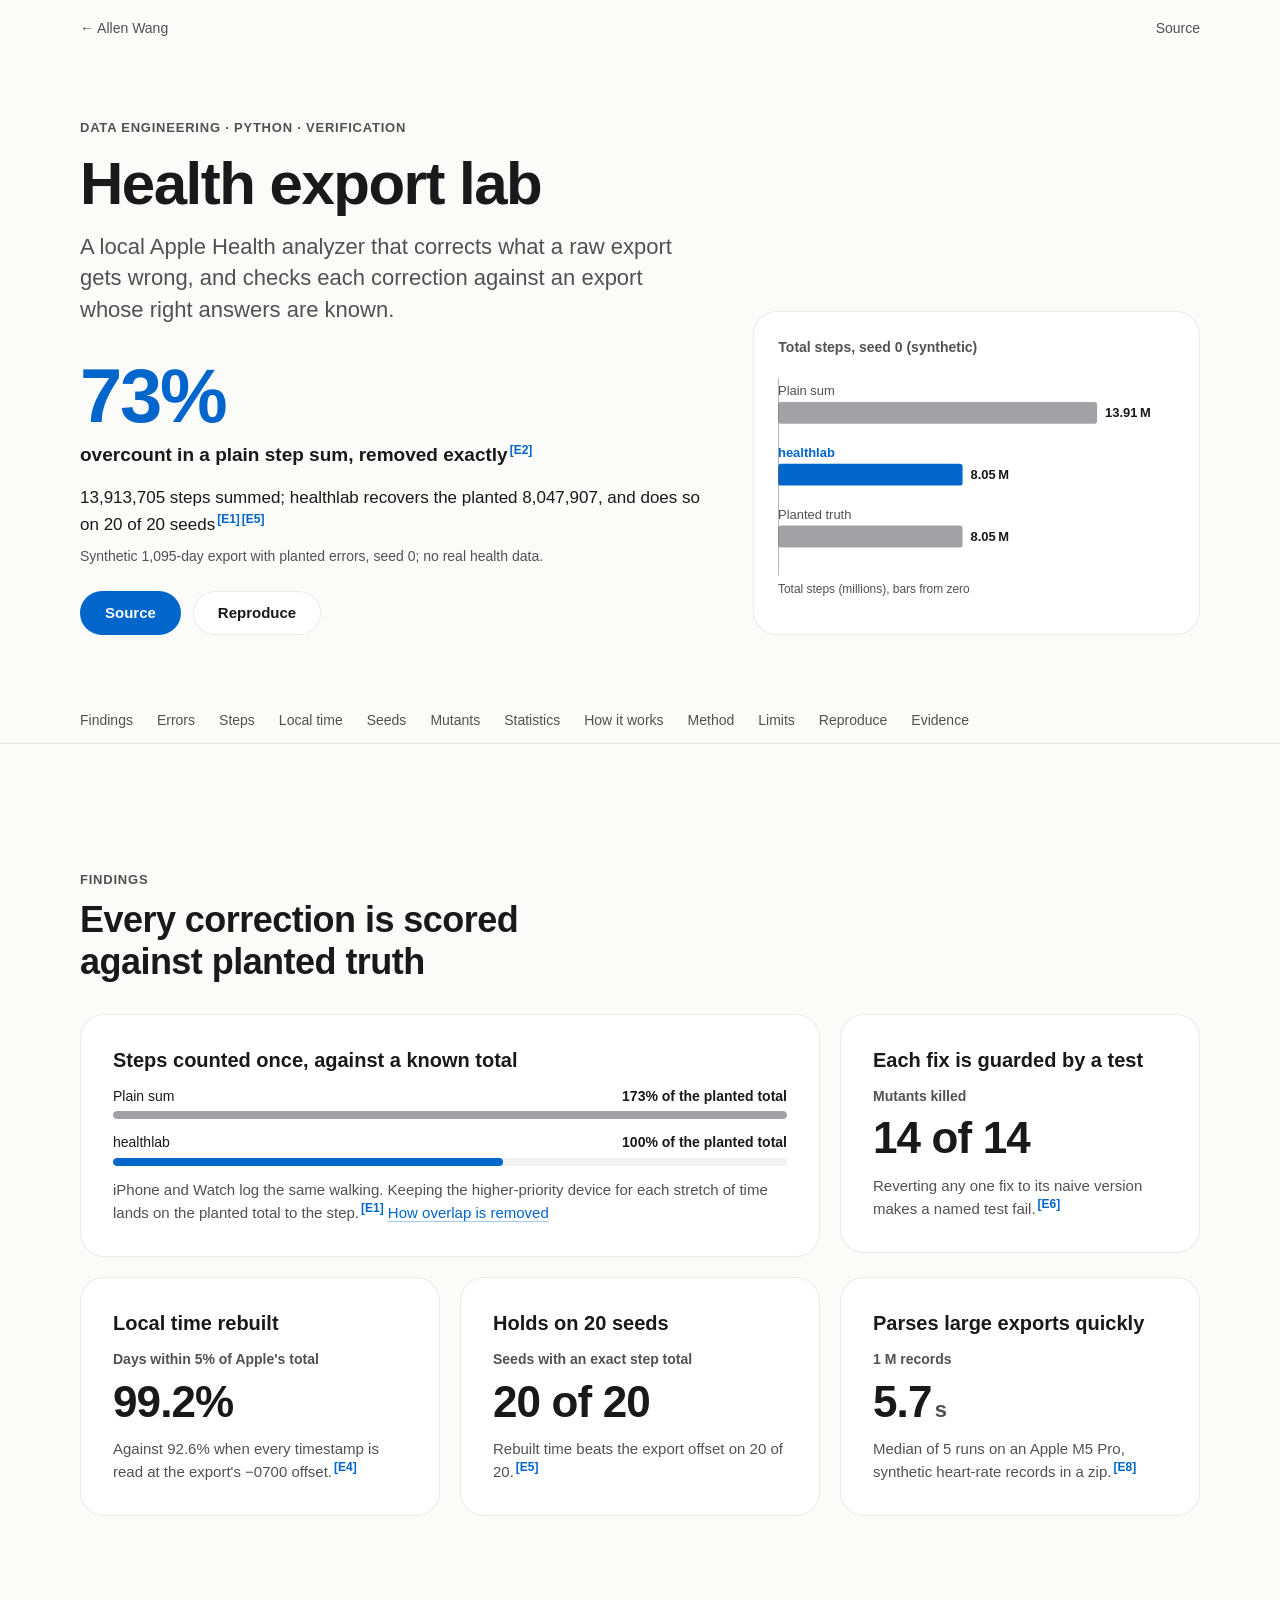
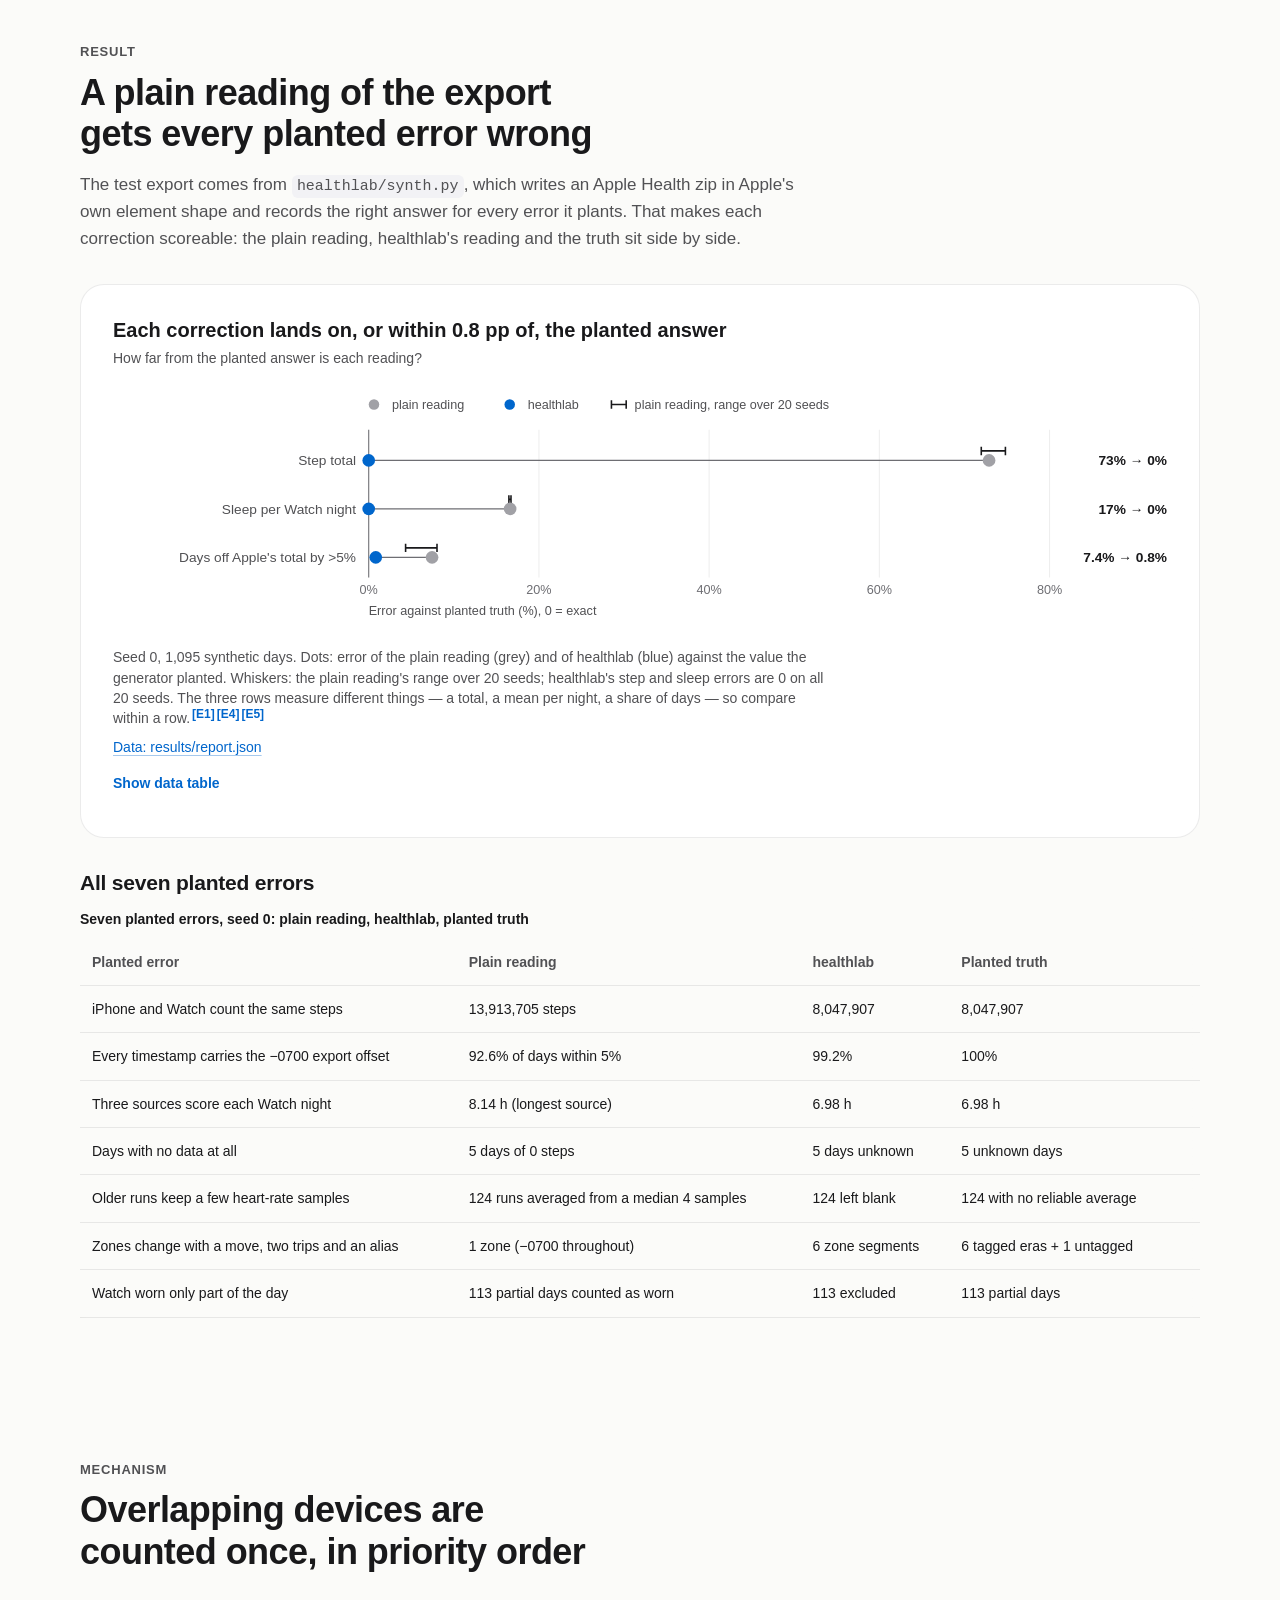
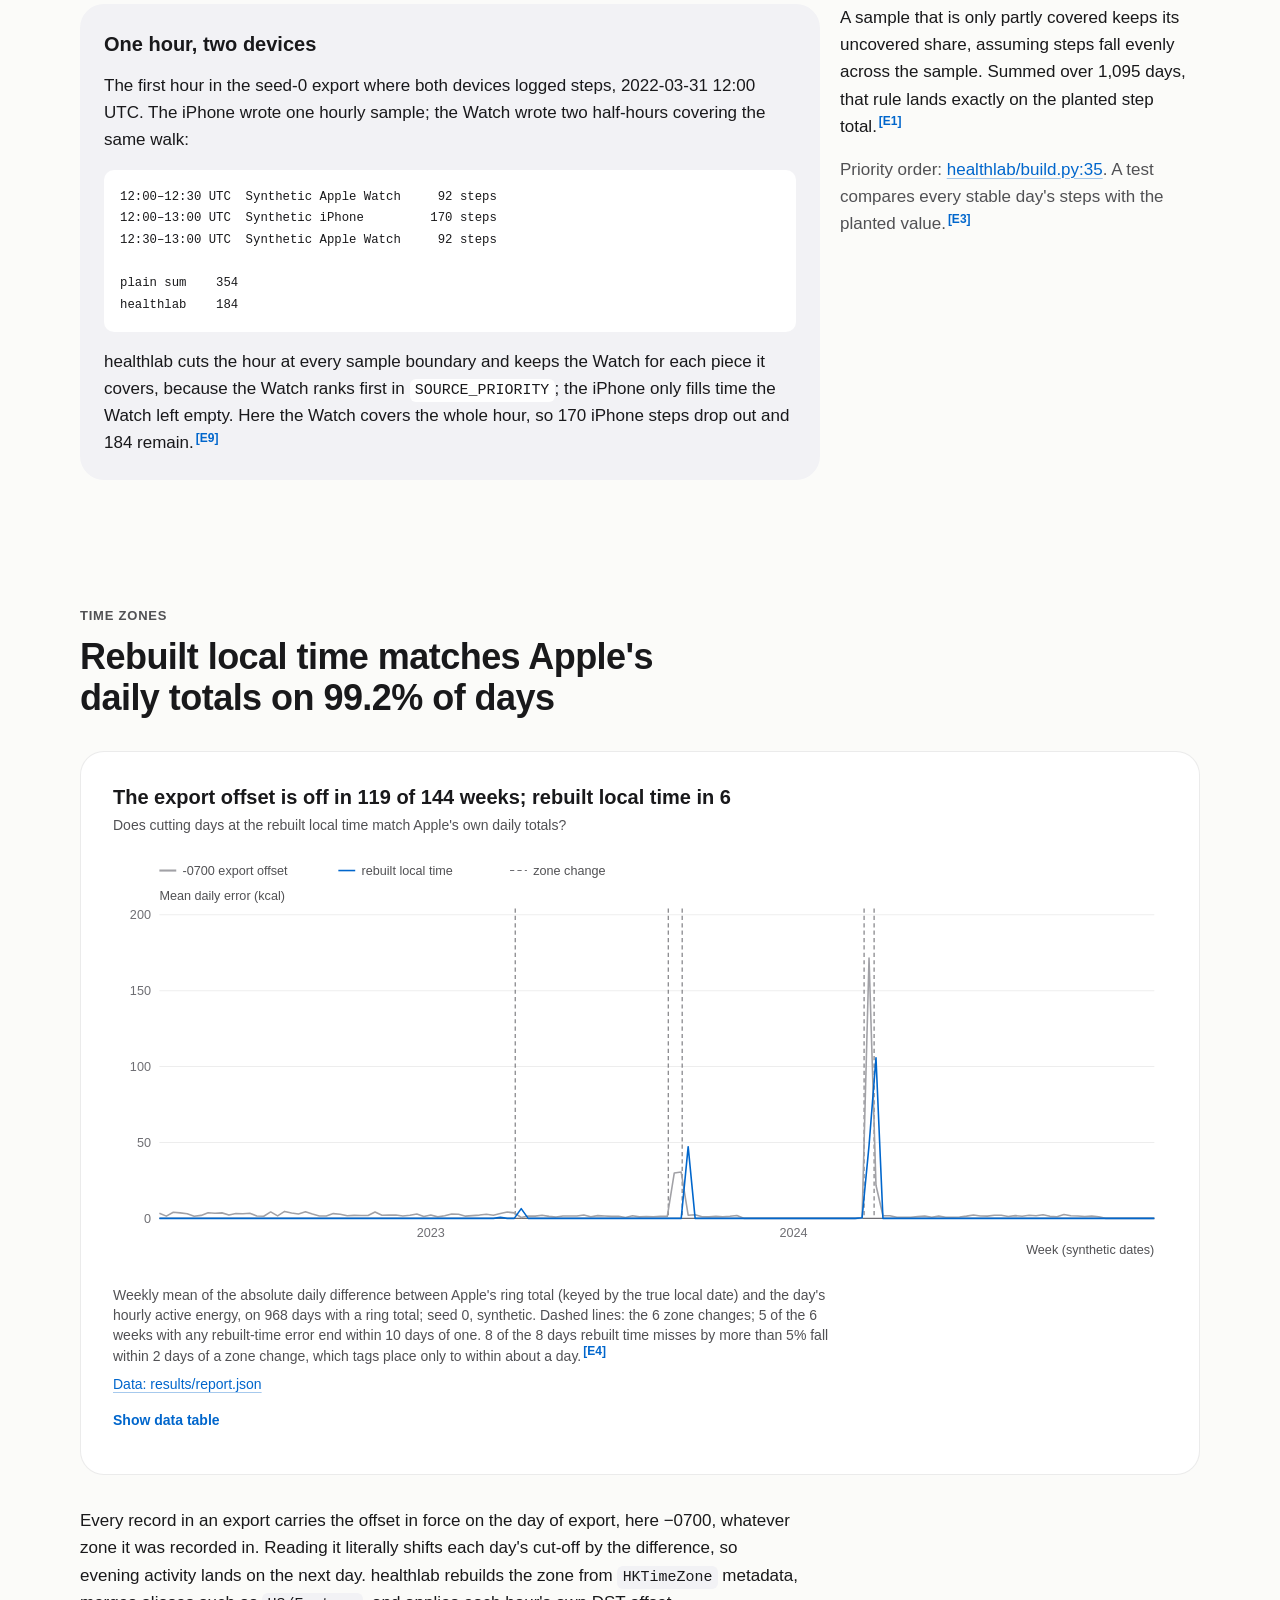
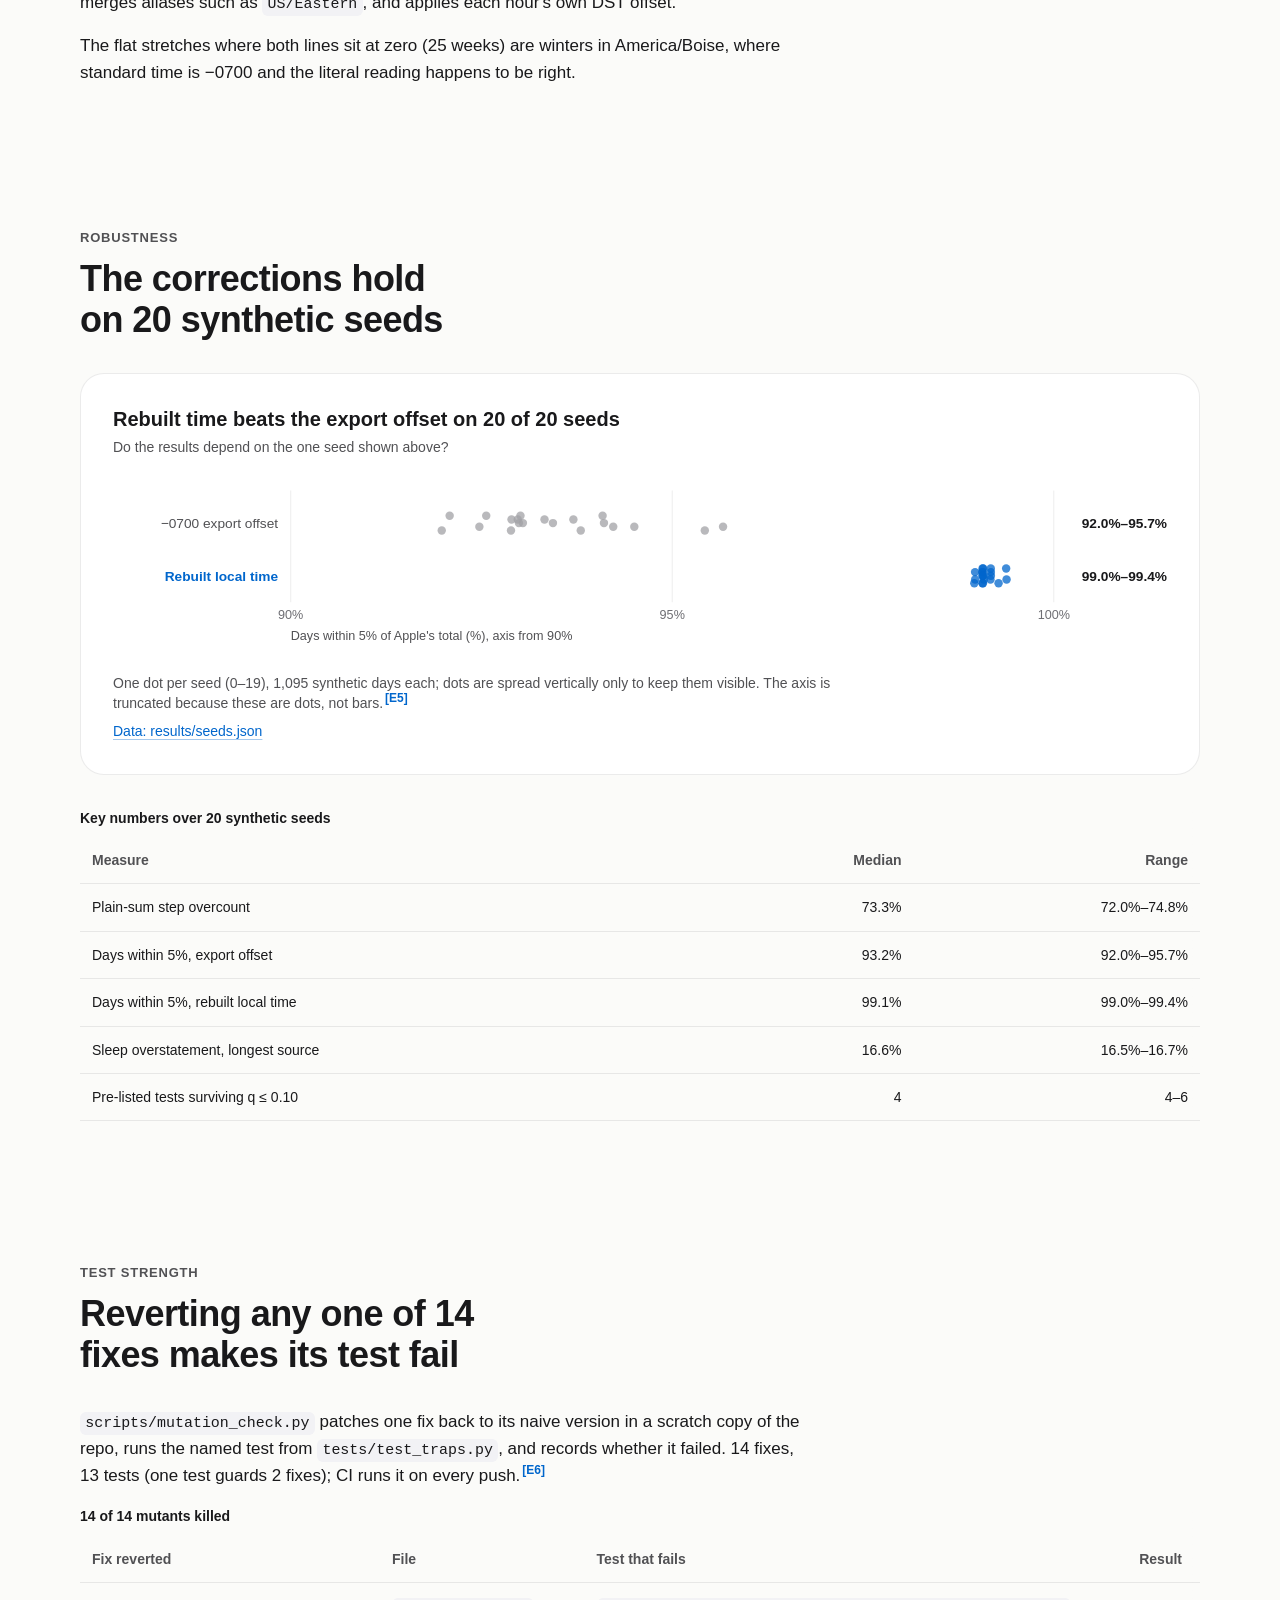
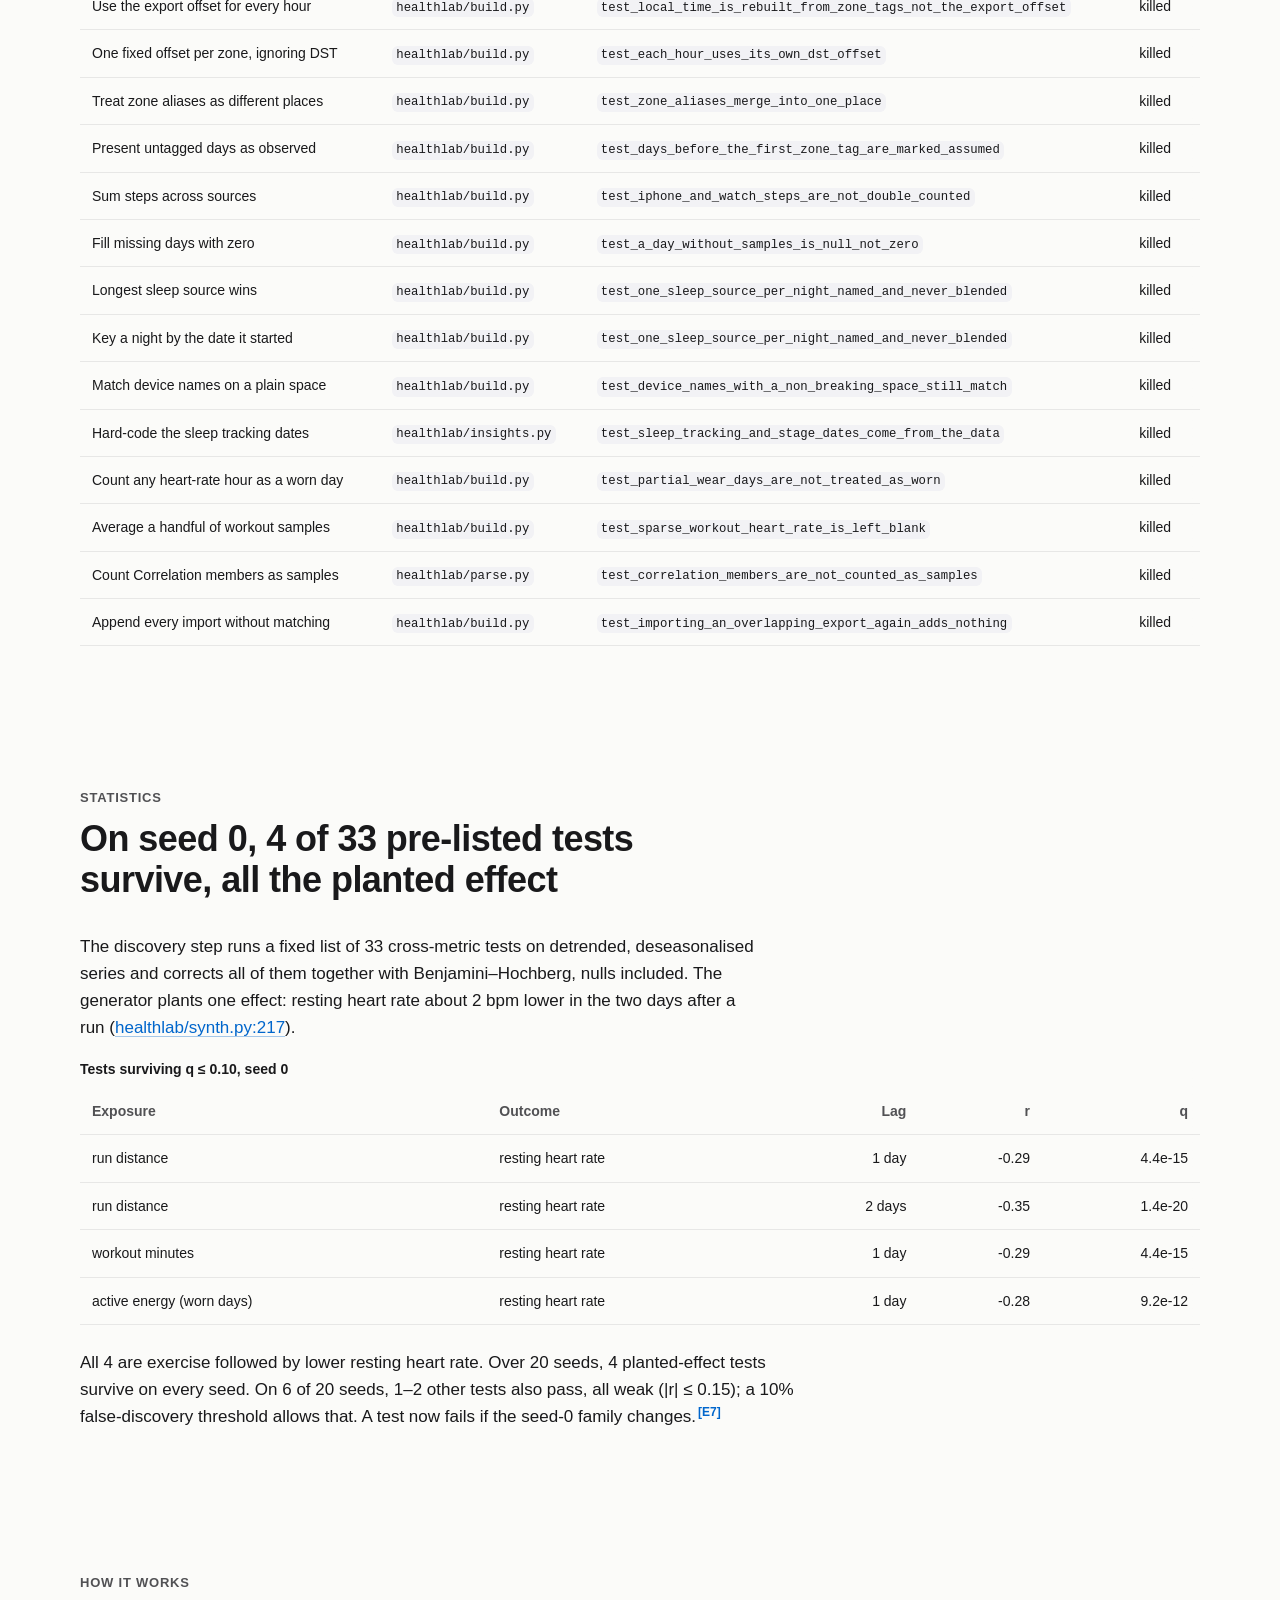
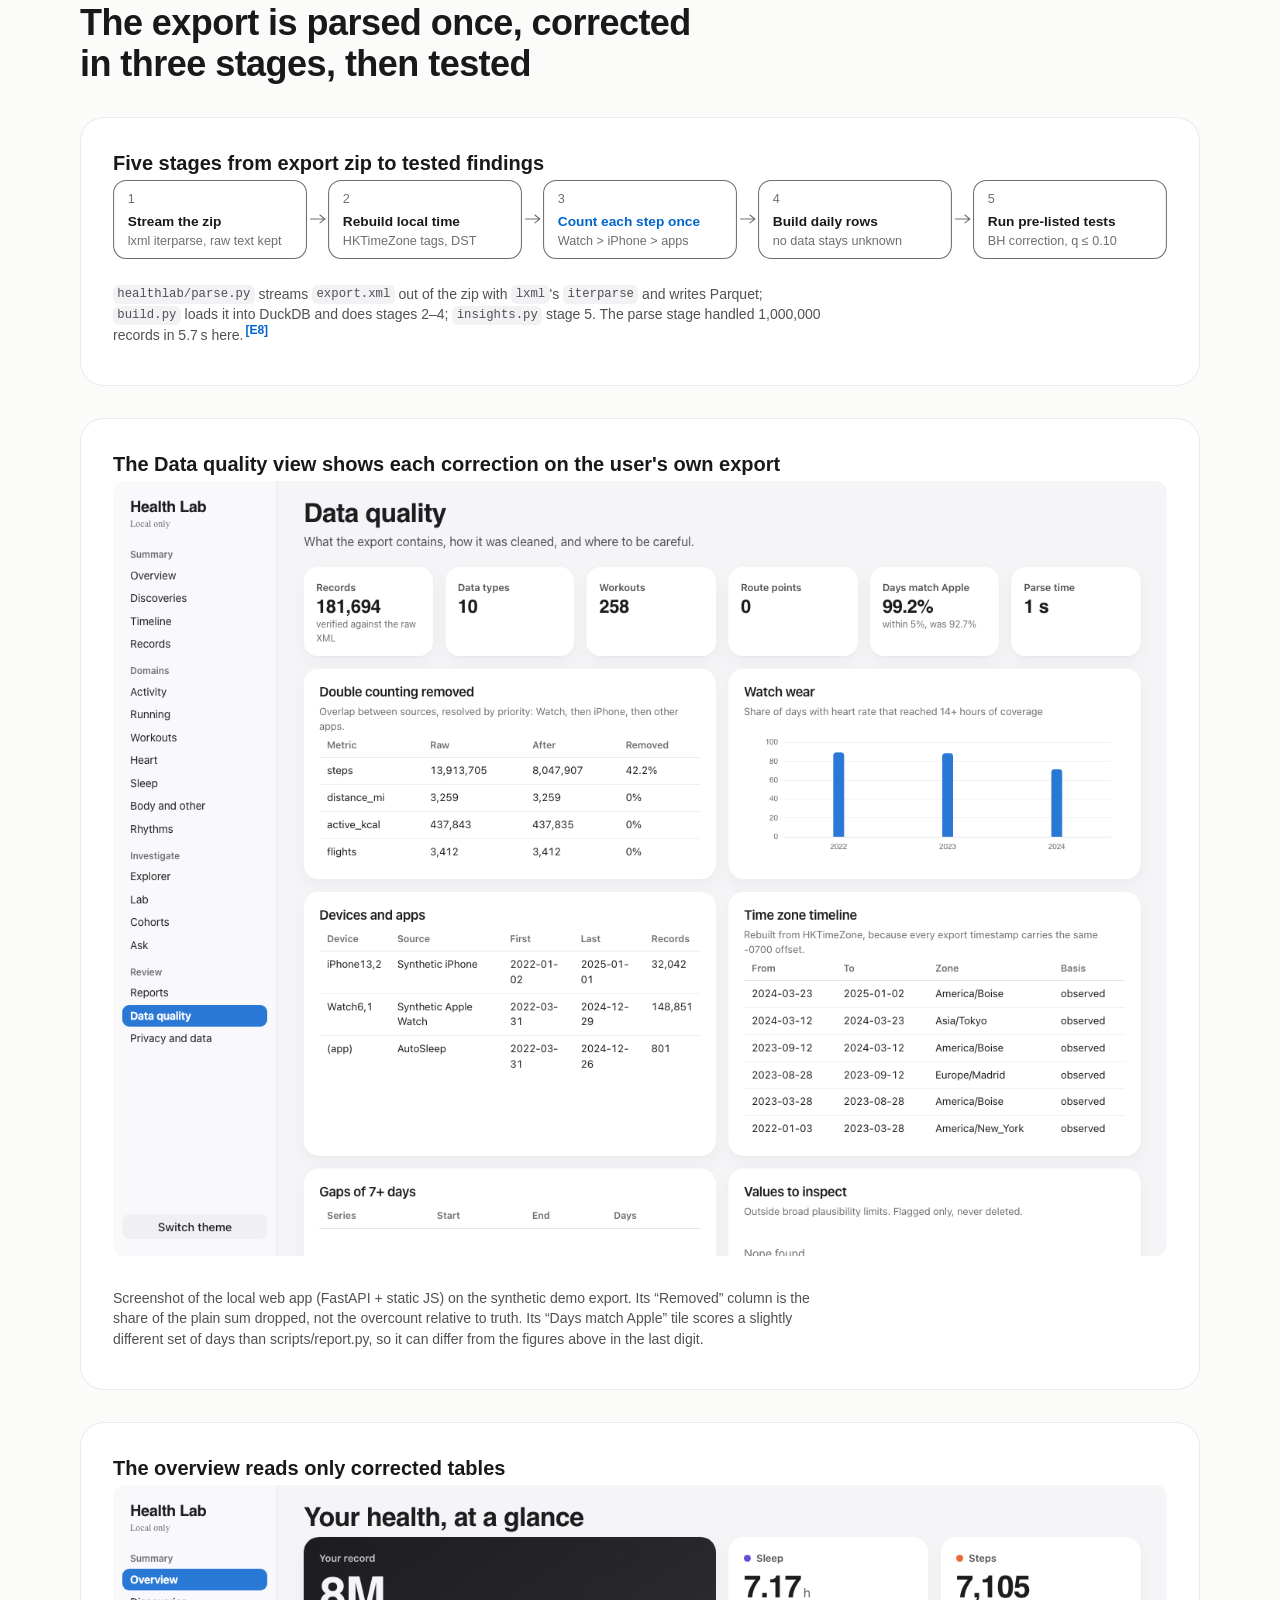
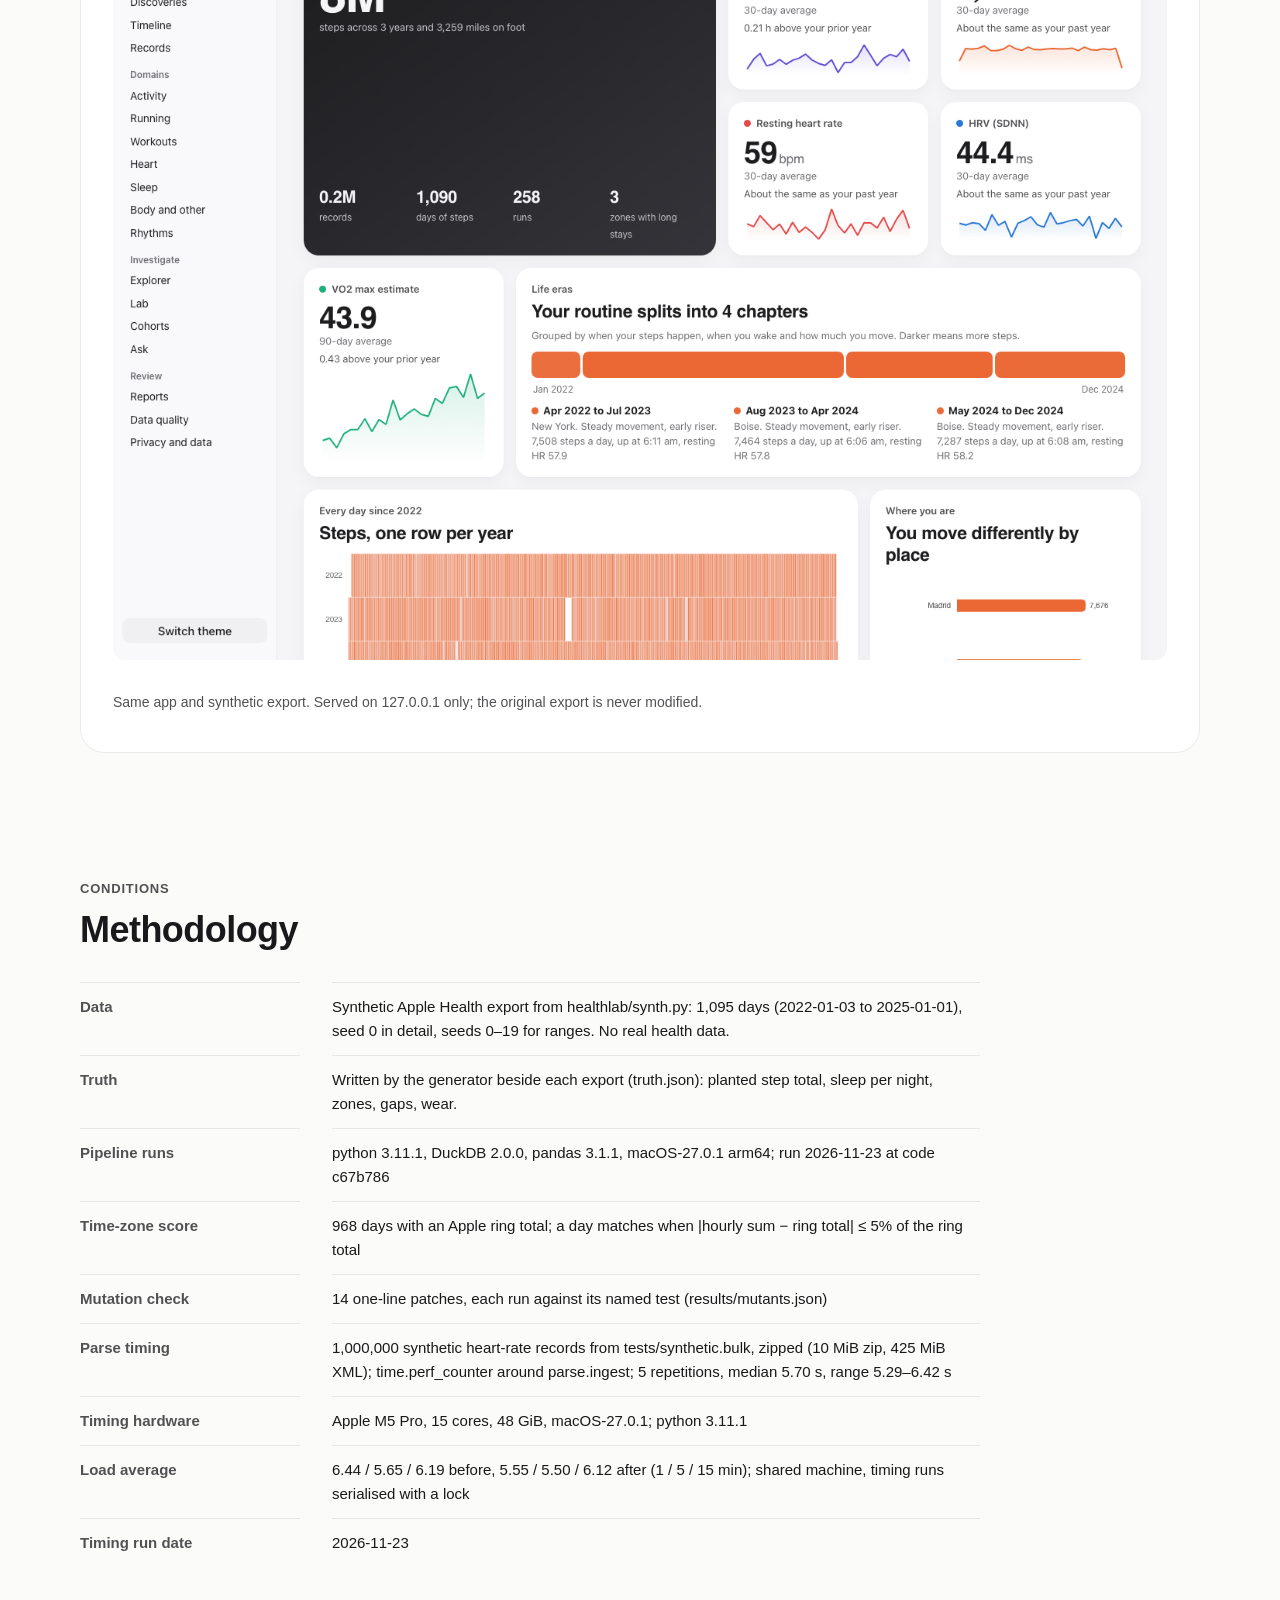
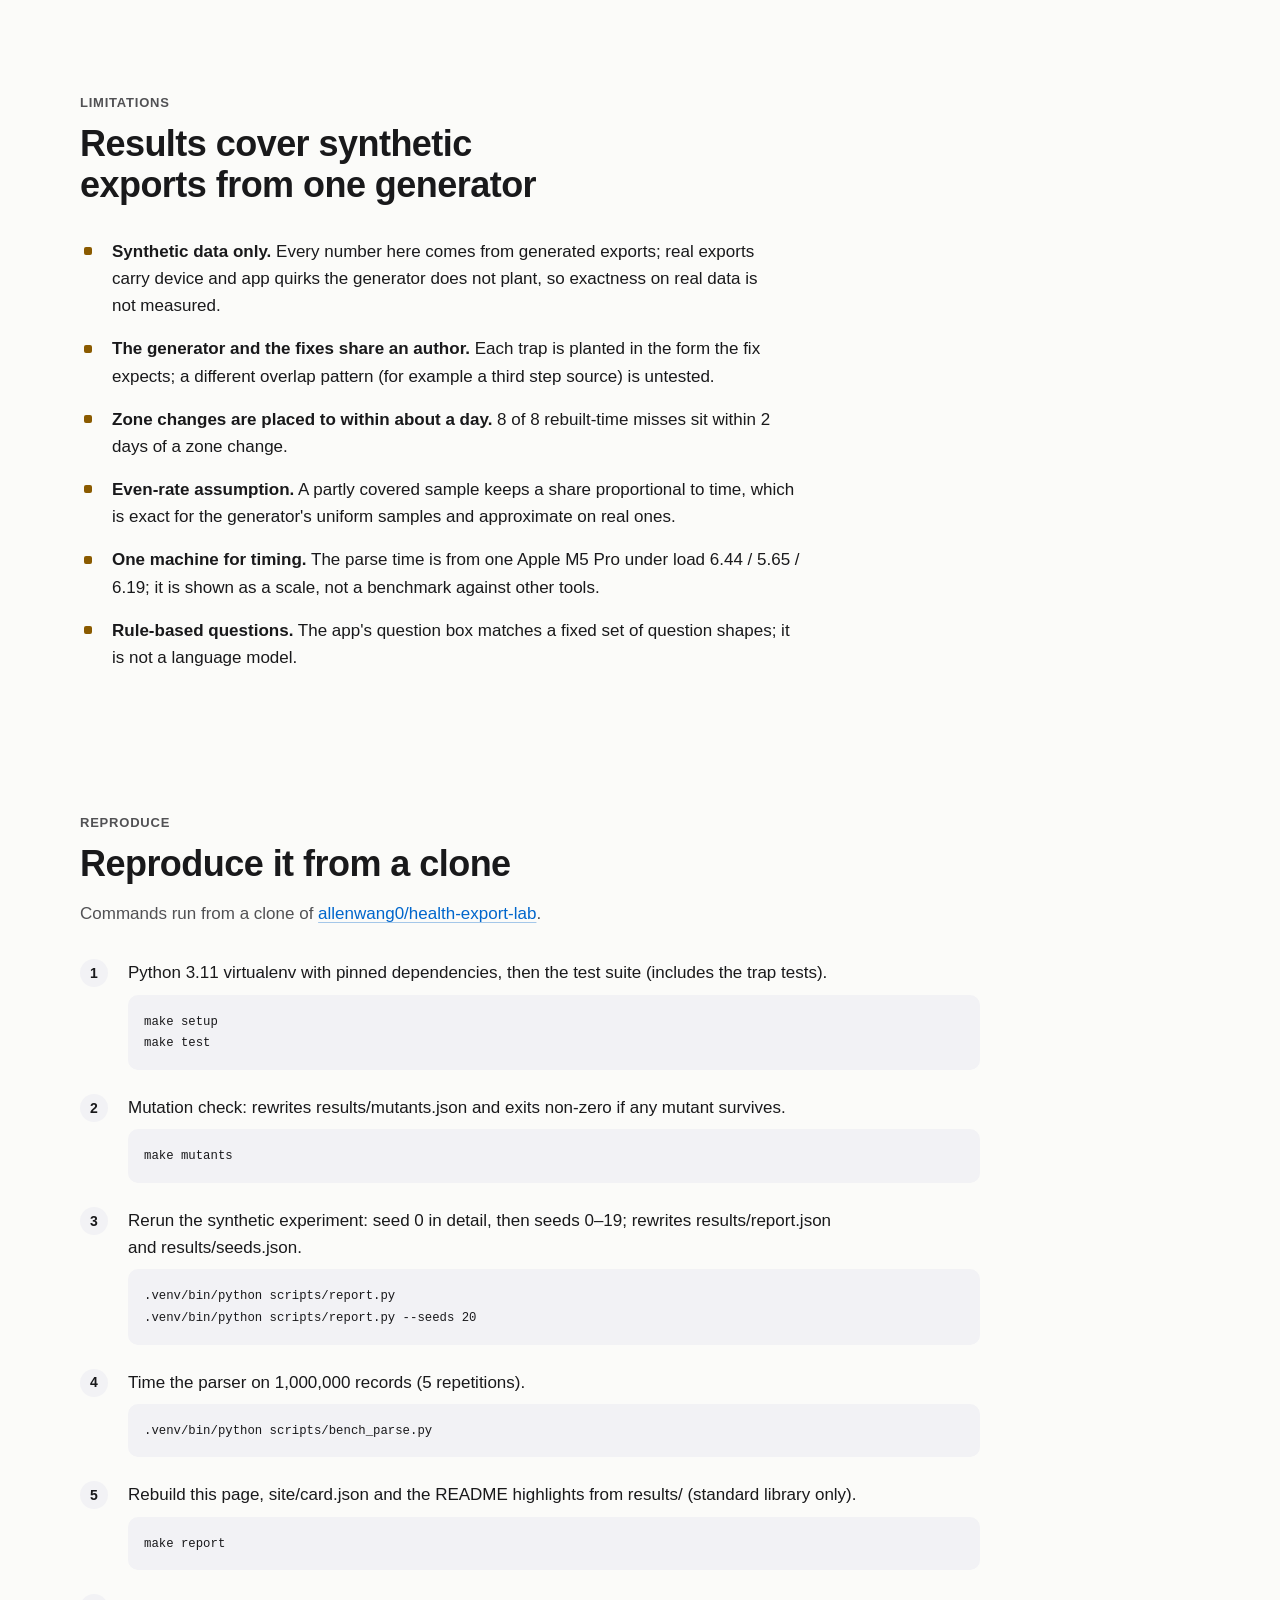
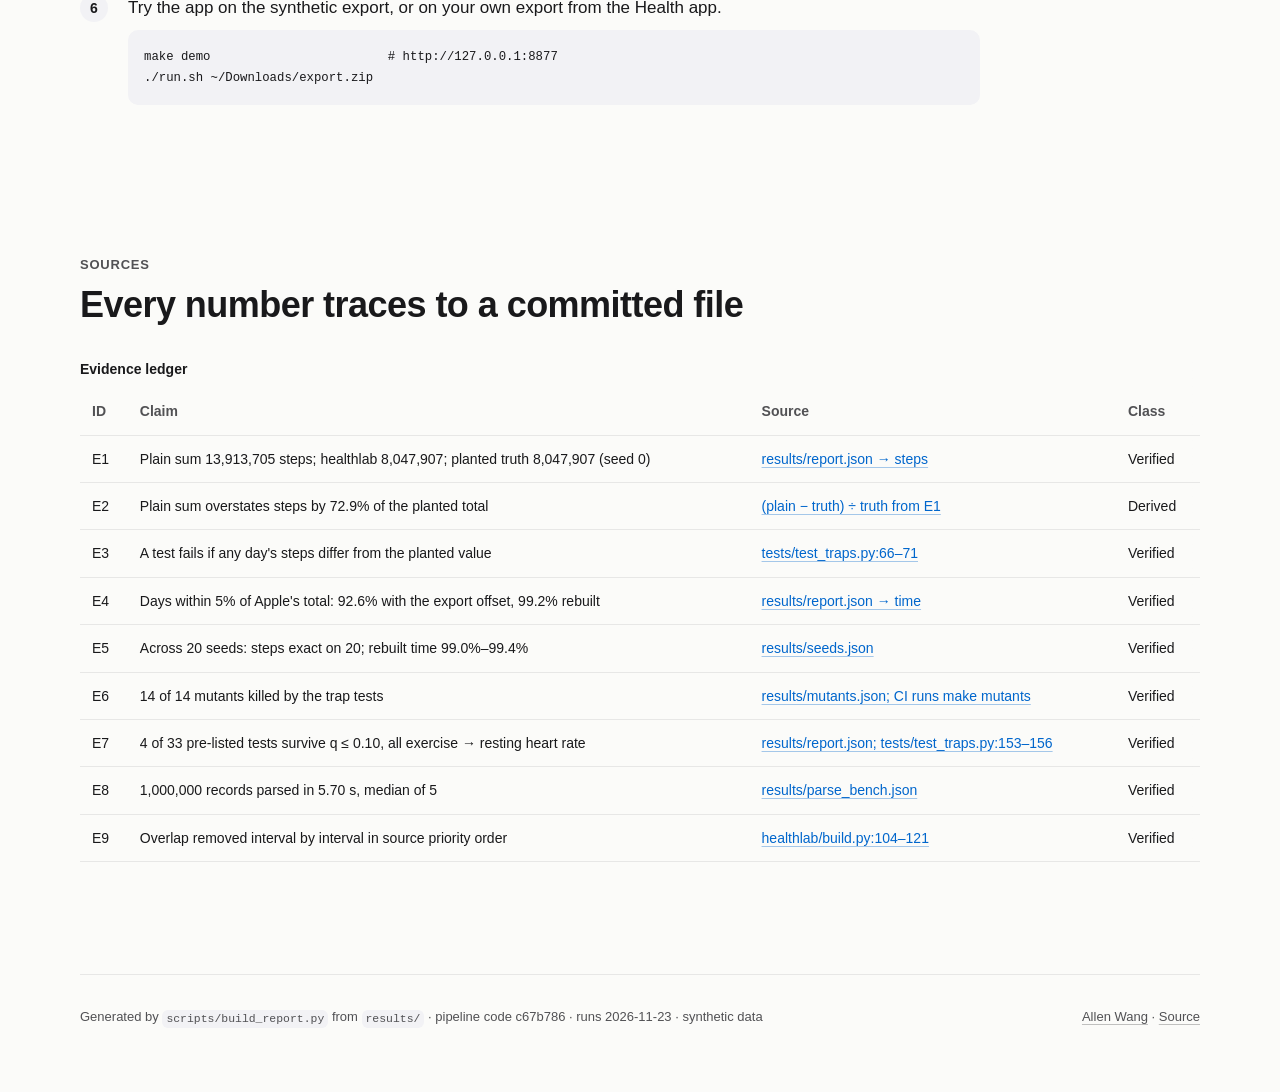
==== commit 60781249: "fix(report): QA cycles 1-2 - phone/tablet chart clipping, list tables, computed takeaways, condition" ====
--- a/report/index.html
+++ b/report/index.html
@@ -280,12 +280,12 @@
 <a class="skip" href="#main">Skip to content</a>
 <header class="wrap"><nav class="report-header" aria-label="Site"><a href="https://allenwang0.github.io/">← Allen Wang</a><span><a href="https://github.com/allenwang0/health-export-lab">Source</a></span></nav></header>
 <main id="main">
-<section class="hero wrap" aria-labelledby="title"><div class="hero-grid"><div><p class="eyebrow">Data engineering · Python · Verification</p><h1 class="hero-title" id="title">Health export lab</h1><p class="hero-sub">A local Apple Health analyzer that corrects what a raw export gets wrong, and checks each correction against an export whose right answers are known.</p><p class="hero-metric"><span class="value">73%</span><span class="label">overcount in a plain step sum, removed exactly<a class="ref" href="#evidence-e2" aria-label="Evidence E2">[E2]</a></span></p><p class="hero-support">13,913,705 steps summed; healthlab recovers the planted 8,047,907, and does so on 20 of 20 seeds<a class="ref" href="#evidence-e1" aria-label="Evidence E1">[E1]</a><a class="ref" href="#evidence-e5" aria-label="Evidence E5">[E5]</a></p><p class="hero-context">Synthetic 1,095-day export with planted errors, seed 0; no real health data.</p><div class="actions"><a href="https://github.com/allenwang0/health-export-lab" class="btn btn-primary">Source</a><a href="#reproduce" class="btn">Reproduce</a></div></div><div class="hero-figure"><p class="card-label">Total steps, seed 0 (synthetic)</p><div class="v-d"><svg xmlns="http://www.w3.org/2000/svg" viewBox="0 0 398 228" width="398" height="228" role="img" aria-labelledby="hero-d-title hero-d-desc"><title id="hero-d-title">Total steps: plain sum, healthlab, planted truth</title><desc id="hero-d-desc">Plain sum 13,913,705 steps; healthlab 8,047,907; planted truth 8,047,907. Synthetic export, seed 0.</desc><text x="0" y="21" class="c-label">Plain sum</text><rect x="0" y="28" width="320.2" height="22" rx="3" class="c-muted"/><text x="328.2" y="43.5" class="c-value">13.91 M</text><text x="0" y="83" class="c-label c-hi">healthlab</text><rect x="0" y="90" width="185.2" height="22" rx="3" class="c-accent"/><text x="193.2" y="105.5" class="c-value">8.05 M</text><text x="0" y="145" class="c-label">Planted truth</text><rect x="0" y="152" width="185.2" height="22" rx="3" class="c-muted"/><text x="193.2" y="167.5" class="c-value">8.05 M</text><path class="c-axis" d="M0 4V202"/><text x="0" y="220" class="c-title">Total steps (millions), bars from zero</text></svg></div><div class="v-t"><svg xmlns="http://www.w3.org/2000/svg" viewBox="0 0 640 172" width="640" height="172" role="img" aria-labelledby="hero-t-title hero-t-desc"><title id="hero-t-title">Total steps: plain sum, healthlab, planted truth</title><desc id="hero-t-desc">Plain sum 13,913,705 steps; healthlab 8,047,907; planted truth 8,047,907. Synthetic export, seed 0.</desc><text x="100.2" y="23.5" class="c-label" text-anchor="end">Plain sum</text><rect x="112.2" y="8" width="450" height="22" rx="3" class="c-muted"/><text x="570.2" y="23.5" class="c-value">13.91 M</text><text x="100.2" y="67.5" class="c-label" text-anchor="end">healthlab</text><rect x="112.2" y="52" width="260.3" height="22" rx="3" class="c-accent"/><text x="380.5" y="67.5" class="c-value">8.05 M</text><text x="100.2" y="111.5" class="c-label" text-anchor="end">Planted truth</text><rect x="112.2" y="96" width="260.3" height="22" rx="3" class="c-muted"/><text x="380.5" y="111.5" class="c-value">8.05 M</text><path class="c-axis" d="M112.2 4V146"/><text x="112.2" y="164" class="c-title">Total steps (millions), bars from zero</text></svg></div><div class="v-p"><svg xmlns="http://www.w3.org/2000/svg" viewBox="0 0 280 228" width="280" height="228" role="img" aria-labelledby="hero-p-title hero-p-desc"><title id="hero-p-title">Total steps: plain sum, healthlab, planted truth</title><desc id="hero-p-desc">Plain sum 13,913,705 steps; healthlab 8,047,907; planted truth 8,047,907. Synthetic export, seed 0.</desc><text x="0" y="21" class="c-label">Plain sum</text><rect x="0" y="28" width="202.2" height="22" rx="3" class="c-muted"/><text x="210.2" y="43.5" class="c-value">13.91 M</text><text x="0" y="83" class="c-label c-hi">healthlab</text><rect x="0" y="90" width="117" height="22" rx="3" class="c-accent"/><text x="125" y="105.5" class="c-value">8.05 M</text><text x="0" y="145" class="c-label">Planted truth</text><rect x="0" y="152" width="117" height="22" rx="3" class="c-muted"/><text x="125" y="167.5" class="c-value">8.05 M</text><path class="c-axis" d="M0 4V202"/><text x="0" y="220" class="c-title">Total steps (millions), bars from zero</text></svg></div></div></div></section><nav class="report-nav" aria-label="Sections"><ul><li><a href="#findings">Findings</a></li><li><a href="#traps">Errors</a></li><li><a href="#steps">Steps</a></li><li><a href="#time">Local time</a></li><li><a href="#seeds">Seeds</a></li><li><a href="#mutants">Mutants</a></li><li><a href="#tests">Statistics</a></li><li><a href="#how">How it works</a></li><li><a href="#methodology">Method</a></li><li><a href="#limitations">Limits</a></li><li><a href="#reproduce">Reproduce</a></li><li><a href="#evidence">Evidence</a></li></ul></nav><section class="section wrap" aria-labelledby="findings"><div class="section-head"><p class="eyebrow">Findings</p><h2 id="findings">Every correction is scored against planted truth<a class="anchor" href="#findings" aria-label="Link to this section">#</a></h2></div><div class="bento"><div class="card span-8" style="--p:1"><h3 class="card-heading">Steps counted once, against a known total</h3><div class="cmp"><div class="cmp-row"><div class="cmp-head"><span>Plain sum</span><b>173% of the planted total</b></div><div class="cmp-track" aria-hidden="true"><span class="cmp-fill" style="width:100.0%"></span></div></div><div class="cmp-row"><div class="cmp-head"><span>healthlab</span><b>100% of the planted total</b></div><div class="cmp-track" aria-hidden="true"><span class="cmp-fill is-accent" style="width:57.8%"></span></div></div></div><p>iPhone and Watch log the same walking. Keeping the higher-priority device for each stretch of time lands on the planted total to the step.<a class="ref" href="#evidence-e1" aria-label="Evidence E1">[E1]</a> <a href="#steps">How overlap is removed</a></p></div><div class="card span-4" style="--p:2"><h3 class="card-heading">Each fix is guarded by a test</h3><dl class="metric"><dt>Mutants killed</dt><dd>14 of 14</dd></dl><p>Reverting any one fix to its naive version makes a named test fail.<a class="ref" href="#evidence-e6" aria-label="Evidence E6">[E6]</a></p></div><div class="card span-4" style="--p:3"><h3 class="card-heading">Local time rebuilt</h3><dl class="metric"><dt>Days within 5% of Apple&#x27;s total</dt><dd>99.2%</dd></dl><p>Against 92.6% when every timestamp is read at the export's −0700 offset.<a class="ref" href="#evidence-e4" aria-label="Evidence E4">[E4]</a></p></div><div class="card span-4" style="--p:4"><h3 class="card-heading">Holds on 20 seeds</h3><dl class="metric"><dt>Seeds with an exact step total</dt><dd>20 of 20</dd></dl><p>Rebuilt time beats the export offset on 20 of 20.<a class="ref" href="#evidence-e5" aria-label="Evidence E5">[E5]</a></p></div><div class="card span-4" style="--p:5"><h3 class="card-heading">Parses large exports quickly</h3><dl class="metric"><dt>1 M records</dt><dd>5.7<span class="unit">s</span></dd></dl><p>Median of 5 runs on an Apple M5 Pro, synthetic heart-rate records in a zip.<a class="ref" href="#evidence-e8" aria-label="Evidence E8">[E8]</a></p></div></div></section><section class="section wrap" aria-labelledby="traps"><div class="section-head"><p class="eyebrow">Result</p><h2 id="traps">A plain reading of the export gets every planted error wrong<a class="anchor" href="#traps" aria-label="Link to this section">#</a></h2><p>The test export comes from <code>healthlab/synth.py</code>, which writes an Apple Health zip in Apple's own element shape and records the right answer for every error it plants. That makes each correction scoreable: the plain reading, healthlab's reading and the truth sit side by side.</p></div><figure class="figure" id="fig-errors" aria-labelledby="fig-errors-t"><h3 class="fig-takeaway" id="fig-errors-t">Each correction lands on, or within 0.8 pp of, the planted answer</h3><p class="fig-question">How far from the planted answer is each reading?</p><div class="fig-chart"><div class="v-d"><svg xmlns="http://www.w3.org/2000/svg" viewBox="0 0 1000 218" width="1000" height="218" role="img" aria-labelledby="db-d-title db-d-desc"><title id="db-d-title">Error against planted truth, plain reading versus healthlab</title><desc id="db-d-desc">Step total: plain reading 72.9% (range 72.0% to 74.8% over 20 seeds), healthlab 0.0%; Sleep per Watch night: plain reading 16.6% (range 16.5% to 16.7% over 20 seeds), healthlab 0.0%; Days off Apple&#x27;s total by &gt;5%: plain reading 7.4% (range 4.3% to 8.0% over 20 seeds), healthlab 0.8%.</desc><circle cx="247.6" cy="10" r="5" class="c-muted"/><text x="264.6" y="14" class="c-title">plain reading</text><circle cx="376.4" cy="10" r="5" class="c-accent"/><text x="393.4" y="14" class="c-title">healthlab</text><path class="c-whisker" d="M472.9 10H486.9M472.9 6V14M486.9 6V14"/><text x="494.9" y="14" class="c-title">plain reading, range over 20 seeds</text><path class="c-grid" d="M242.6 34V174"/><text x="242.6" y="190" class="c-tick" text-anchor="middle">0%</text><path class="c-grid" d="M404.1 34V174"/><text x="404.1" y="190" class="c-tick" text-anchor="middle">20%</text><path class="c-grid" d="M565.6 34V174"/><text x="565.6" y="190" class="c-tick" text-anchor="middle">40%</text><path class="c-grid" d="M727.1 34V174"/><text x="727.1" y="190" class="c-tick" text-anchor="middle">60%</text><path class="c-grid" d="M888.6 34V174"/><text x="888.6" y="190" class="c-tick" text-anchor="middle">80%</text><path class="c-axis" d="M242.6 34V174"/><text x="230.6" y="67.5" class="c-label" text-anchor="end">Step total</text><text x="1000" y="67.5" class="c-value" text-anchor="end">73% → 0%</text><path class="c-whisker" d="M823.8 54H846.7M823.8 50V58M846.7 50V58"/><path class="c-line" stroke-width="2" d="M242.6 63H831.2"/><circle cx="831.2" cy="63" r="6" class="c-muted"/><circle cx="242.6" cy="63" r="6" class="c-accent"/><text x="230.6" y="113.5" class="c-label" text-anchor="end">Sleep per Watch night</text><text x="1000" y="113.5" class="c-value" text-anchor="end">17% → 0%</text><path class="c-whisker" d="M375.6 100H377.6M375.6 96V104M377.6 96V104"/><path class="c-line" stroke-width="2" d="M242.6 109H376.8"/><circle cx="376.8" cy="109" r="6" class="c-muted"/><circle cx="242.6" cy="109" r="6" class="c-accent"/><text x="230.6" y="159.5" class="c-label" text-anchor="end">Days off Apple&#x27;s total by &gt;5%</text><text x="1000" y="159.5" class="c-value" text-anchor="end">7.4% → 0.8%</text><path class="c-whisker" d="M277.6 146H307.4M277.6 142V150M307.4 142V150"/><path class="c-line" stroke-width="2" d="M249.3 155H302.7"/><circle cx="302.7" cy="155" r="6" class="c-muted"/><circle cx="249.3" cy="155" r="6" class="c-accent"/><text x="242.6" y="210" class="c-title">Error against planted truth (%), 0 = exact</text></svg></div><div class="v-t"><svg xmlns="http://www.w3.org/2000/svg" viewBox="0 0 640 218" width="640" height="218" role="img" aria-labelledby="db-t-title db-t-desc"><title id="db-t-title">Error against planted truth, plain reading versus healthlab</title><desc id="db-t-desc">Step total: plain reading 72.9% (range 72.0% to 74.8% over 20 seeds), healthlab 0.0%; Sleep per Watch night: plain reading 16.6% (range 16.5% to 16.7% over 20 seeds), healthlab 0.0%; Days off Apple&#x27;s total by &gt;5%: plain reading 7.4% (range 4.3% to 8.0% over 20 seeds), healthlab 0.8%.</desc><circle cx="247.6" cy="10" r="5" class="c-muted"/><text x="264.6" y="14" class="c-title">plain reading</text><circle cx="376.4" cy="10" r="5" class="c-accent"/><text x="393.4" y="14" class="c-title">healthlab</text><path class="c-whisker" d="M472.9 10H486.9M472.9 6V14M486.9 6V14"/><text x="494.9" y="14" class="c-title">plain reading, range over 20 seeds</text><path class="c-grid" d="M242.6 34V174"/><text x="242.6" y="190" class="c-tick" text-anchor="middle">0%</text><path class="c-grid" d="M314.1 34V174"/><text x="314.1" y="190" class="c-tick" text-anchor="middle">20%</text><path class="c-grid" d="M385.6 34V174"/><text x="385.6" y="190" class="c-tick" text-anchor="middle">40%</text><path class="c-grid" d="M457.1 34V174"/><text x="457.1" y="190" class="c-tick" text-anchor="middle">60%</text><path class="c-grid" d="M528.6 34V174"/><text x="528.6" y="190" class="c-tick" text-anchor="middle">80%</text><path class="c-axis" d="M242.6 34V174"/><text x="230.6" y="67.5" class="c-label" text-anchor="end">Step total</text><text x="640" y="67.5" class="c-value" text-anchor="end">73% → 0%</text><path class="c-whisker" d="M499.9 54H510M499.9 50V58M510 50V58"/><path class="c-line" stroke-width="2" d="M242.6 63H503.2"/><circle cx="503.2" cy="63" r="6" class="c-muted"/><circle cx="242.6" cy="63" r="6" class="c-accent"/><text x="230.6" y="113.5" class="c-label" text-anchor="end">Sleep per Watch night</text><text x="640" y="113.5" class="c-value" text-anchor="end">17% → 0%</text><path class="c-whisker" d="M301.5 100H302.4M301.5 96V104M302.4 96V104"/><path class="c-line" stroke-width="2" d="M242.6 109H302"/><circle cx="302" cy="109" r="6" class="c-muted"/><circle cx="242.6" cy="109" r="6" class="c-accent"/><text x="230.6" y="159.5" class="c-label" text-anchor="end">Days off Apple&#x27;s total by &gt;5%</text><text x="640" y="159.5" class="c-value" text-anchor="end">7.4% → 0.8%</text><path class="c-whisker" d="M258.1 146H271.3M258.1 142V150M271.3 142V150"/><path class="c-line" stroke-width="2" d="M245.6 155H269.2"/><circle cx="269.2" cy="155" r="6" class="c-muted"/><circle cx="245.6" cy="155" r="6" class="c-accent"/><text x="242.6" y="210" class="c-title">Error against planted truth (%), 0 = exact</text></svg></div><div class="v-p"><svg xmlns="http://www.w3.org/2000/svg" viewBox="0 0 300 274" width="300" height="274" role="img" aria-labelledby="db-p-title db-p-desc"><title id="db-p-title">Error against planted truth, plain reading versus healthlab</title><desc id="db-p-desc">Step total: plain reading 72.9% (range 72.0% to 74.8% over 20 seeds), healthlab 0.0%; Sleep per Watch night: plain reading 16.6% (range 16.5% to 16.7% over 20 seeds), healthlab 0.0%; Days off Apple&#x27;s total by &gt;5%: plain reading 7.4% (range 4.3% to 8.0% over 20 seeds), healthlab 0.8%.</desc><circle cx="5" cy="10" r="5" class="c-muted"/><text x="22" y="14" class="c-title">plain reading</text><circle cx="133.8" cy="10" r="5" class="c-accent"/><text x="150.8" y="14" class="c-title">healthlab</text><path class="c-whisker" d="M0 32H14M0 28V36M14 28V36"/><text x="22" y="36" class="c-title">plain reading, range over 20 seeds</text><path class="c-grid" d="M8 74V118"/><path class="c-grid" d="M8 132V176"/><path class="c-grid" d="M8 190V234"/><text x="8" y="246" class="c-tick" text-anchor="middle">0%</text><path class="c-grid" d="M78.5 74V118"/><path class="c-grid" d="M78.5 132V176"/><path class="c-grid" d="M78.5 190V234"/><text x="78.5" y="246" class="c-tick" text-anchor="middle">20%</text><path class="c-grid" d="M149 74V118"/><path class="c-grid" d="M149 132V176"/><path class="c-grid" d="M149 190V234"/><text x="149" y="246" class="c-tick" text-anchor="middle">40%</text><path class="c-grid" d="M219.5 74V118"/><path class="c-grid" d="M219.5 132V176"/><path class="c-grid" d="M219.5 190V234"/><text x="219.5" y="246" class="c-tick" text-anchor="middle">60%</text><path class="c-grid" d="M290 74V118"/><path class="c-grid" d="M290 132V176"/><path class="c-grid" d="M290 190V234"/><text x="290" y="246" class="c-tick" text-anchor="middle">80%</text><path class="c-axis" d="M8 74V118"/><path class="c-axis" d="M8 132V176"/><path class="c-axis" d="M8 190V234"/><text x="0" y="66" class="c-label">Step total</text><text x="300" y="66" class="c-value" text-anchor="end">73% → 0%</text><path class="c-whisker" d="M261.7 88H271.7M261.7 84V92M271.7 84V92"/><path class="c-line" stroke-width="2" d="M8 97H264.9"/><circle cx="264.9" cy="97" r="6" class="c-muted"/><circle cx="8" cy="97" r="6" class="c-accent"/><text x="0" y="124" class="c-label">Sleep per Watch night</text><text x="300" y="124" class="c-value" text-anchor="end">17% → 0%</text><path class="c-whisker" d="M66.1 146H66.9M66.1 142V150M66.9 142V150"/><path class="c-line" stroke-width="2" d="M8 155H66.6"/><circle cx="66.6" cy="155" r="6" class="c-muted"/><circle cx="8" cy="155" r="6" class="c-accent"/><text x="0" y="182" class="c-label">Days off Apple&#x27;s total by &gt;5%</text><text x="300" y="182" class="c-value" text-anchor="end">7.4% → 0.8%</text><path class="c-whisker" d="M23.3 204H36.3M23.3 200V208M36.3 200V208"/><path class="c-line" stroke-width="2" d="M10.9 213H34.2"/><circle cx="34.2" cy="213" r="6" class="c-muted"/><circle cx="10.9" cy="213" r="6" class="c-accent"/><text x="8" y="266" class="c-title">Error against planted truth (%), 0 = exact</text></svg></div></div><figcaption><p>Seed 0, 1,095 synthetic days. Dots: error of the plain reading (grey) and of healthlab (blue) against the value the generator planted. Whiskers: the plain reading's range over 20 seeds; healthlab's step and sleep errors are 0 on all 20 seeds. The three rows measure different things — a total, a mean per night, a share of days — so compare within a row.<a class="ref" href="#evidence-e1" aria-label="Evidence E1">[E1]</a><a class="ref" href="#evidence-e4" aria-label="Evidence E4">[E4]</a><a class="ref" href="#evidence-e5" aria-label="Evidence E5">[E5]</a></p> <a class="src" href="https://github.com/allenwang0/health-export-lab/blob/51e1a7c1393ed5b4846073b73994fc6b68422d98/results/report.json">Data: results/report.json</a></figcaption><details class="data"><summary>Show data table</summary><div class="table-wrap" tabindex="0" role="region" aria-label="Error against planted truth (%)"><table class="bench"><caption>Error against planted truth (%)</caption><thead><tr><th scope="col">Measure</th><th scope="col" class="num">Plain reading</th><th scope="col" class="num">Range over 20 seeds</th><th scope="col" class="num">healthlab</th></tr></thead><tbody><tr><th scope="row">Step total</th><td class="num">72.9%</td><td class="num">72.0%–74.8%</td><td class="num">0.0%</td></tr><tr><th scope="row">Sleep per Watch night</th><td class="num">16.6%</td><td class="num">16.5%–16.7%</td><td class="num">0.0%</td></tr><tr><th scope="row">Days off Apple&#x27;s total by &gt;5%</th><td class="num">7.4%</td><td class="num">4.3%–8.0%</td><td class="num">0.8%</td></tr></tbody></table></div></details></figure><h3 class="sub">All seven planted errors</h3><div class="v-d"><div class="table-wrap" tabindex="0" role="region" aria-label="Seven planted errors, seed 0: plain reading, healthlab, planted truth"><table class="bench"><caption>Seven planted errors, seed 0: plain reading, healthlab, planted truth</caption><thead><tr><th scope="col">Planted error</th><th scope="col">Plain reading</th><th scope="col">healthlab</th><th scope="col">Planted truth</th></tr></thead><tbody><tr><th scope="row" class="wrap-ok">iPhone and Watch count the same steps</th><td class="wrap-ok">13,913,705 steps</td><td>8,047,907</td><td class="wrap-ok">8,047,907</td></tr><tr><th scope="row" class="wrap-ok">Every timestamp carries the −0700 export offset</th><td class="wrap-ok">92.6% of days within 5%</td><td>99.2%</td><td class="wrap-ok">100%</td></tr><tr><th scope="row" class="wrap-ok">Three sources score each Watch night</th><td class="wrap-ok">8.14 h (longest source)</td><td>6.98 h</td><td class="wrap-ok">6.98 h</td></tr><tr><th scope="row" class="wrap-ok">Days with no data at all</th><td class="wrap-ok">5 days of 0 steps</td><td>5 days unknown</td><td class="wrap-ok">5 unknown days</td></tr><tr><th scope="row" class="wrap-ok">Older runs keep a few heart-rate samples</th><td class="wrap-ok">124 runs averaged from a median 4 samples</td><td>124 left blank</td><td class="wrap-ok">124 with no reliable average</td></tr><tr><th scope="row" class="wrap-ok">Zones change with a move, two trips and an alias</th><td class="wrap-ok">1 zone (−0700 throughout)</td><td>6 zone segments</td><td class="wrap-ok">6 tagged eras + 1 untagged</td></tr><tr><th scope="row" class="wrap-ok">Watch worn only part of the day</th><td class="wrap-ok">113 partial days counted as worn</td><td>113 excluded</td><td class="wrap-ok">113 partial days</td></tr></tbody></table></div></div><div class="v-t"><div class="table-wrap" tabindex="0" role="region" aria-label="Seven planted errors, seed 0: plain reading, healthlab, planted truth"><table class="bench"><caption>Seven planted errors, seed 0: plain reading, healthlab, planted truth</caption><thead><tr><th scope="col">Planted error</th><th scope="col">Plain reading</th><th scope="col">healthlab</th><th scope="col">Planted truth</th></tr></thead><tbody><tr><th scope="row" class="wrap-ok">iPhone and Watch count the same steps</th><td class="wrap-ok">13,913,705 steps</td><td>8,047,907</td><td class="wrap-ok">8,047,907</td></tr><tr><th scope="row" class="wrap-ok">Every timestamp carries the −0700 export offset</th><td class="wrap-ok">92.6% of days within 5%</td><td>99.2%</td><td class="wrap-ok">100%</td></tr><tr><th scope="row" class="wrap-ok">Three sources score each Watch night</th><td class="wrap-ok">8.14 h (longest source)</td><td>6.98 h</td><td class="wrap-ok">6.98 h</td></tr><tr><th scope="row" class="wrap-ok">Days with no data at all</th><td class="wrap-ok">5 days of 0 steps</td><td>5 days unknown</td><td class="wrap-ok">5 unknown days</td></tr><tr><th scope="row" class="wrap-ok">Older runs keep a few heart-rate samples</th><td class="wrap-ok">124 runs averaged from a median 4 samples</td><td>124 left blank</td><td class="wrap-ok">124 with no reliable average</td></tr><tr><th scope="row" class="wrap-ok">Zones change with a move, two trips and an alias</th><td class="wrap-ok">1 zone (−0700 throughout)</td><td>6 zone segments</td><td class="wrap-ok">6 tagged eras + 1 untagged</td></tr><tr><th scope="row" class="wrap-ok">Watch worn only part of the day</th><td class="wrap-ok">113 partial days counted as worn</td><td>113 excluded</td><td class="wrap-ok">113 partial days</td></tr></tbody></table></div></div><div class="v-p"><p class="card-label">Seven planted errors, seed 0: plain reading, healthlab, planted truth</p><dl class="method"><dt>iPhone and Watch count the same steps</dt><dd>Plain reading: 13,913,705 steps. healthlab: 8,047,907. Truth: 8,047,907.</dd><dt>Every timestamp carries the −0700 export offset</dt><dd>Plain reading: 92.6% of days within 5%. healthlab: 99.2%. Truth: 100%.</dd><dt>Three sources score each Watch night</dt><dd>Plain reading: 8.14 h (longest source). healthlab: 6.98 h. Truth: 6.98 h.</dd><dt>Days with no data at all</dt><dd>Plain reading: 5 days of 0 steps. healthlab: 5 days unknown. Truth: 5 unknown days.</dd><dt>Older runs keep a few heart-rate samples</dt><dd>Plain reading: 124 runs averaged from a median 4 samples. healthlab: 124 left blank. Truth: 124 with no reliable average.</dd><dt>Zones change with a move, two trips and an alias</dt><dd>Plain reading: 1 zone (−0700 throughout). healthlab: 6 zone segments. Truth: 6 tagged eras + 1 untagged.</dd><dt>Watch worn only part of the day</dt><dd>Plain reading: 113 partial days counted as worn. healthlab: 113 excluded. Truth: 113 partial days.</dd></dl></div></section><section class="section wrap" aria-labelledby="steps"><div class="section-head"><p class="eyebrow">Mechanism</p><h2 id="steps">Overlapping devices are counted once, in priority order<a class="anchor" href="#steps" aria-label="Link to this section">#</a></h2></div><div class="bento"><div class="span-8" style="--p:1"><aside class="note"><h3>One hour, two devices</h3><p>The first hour in the seed-0 export where both devices logged steps, 2022-03-31 12:00 UTC. The iPhone wrote one hourly sample; the Watch wrote two half-hours covering the same walk:</p><pre class="code" tabindex="0" aria-label="Step samples for one hour"><code>12:00–12:30 UTC  Synthetic Apple Watch     92 steps
+<section class="hero wrap" aria-labelledby="title"><div class="hero-grid"><div><p class="eyebrow">Data engineering · Python · Verification</p><h1 class="hero-title" id="title">Health export lab</h1><p class="hero-sub">A local Apple Health analyzer that corrects what a raw export gets wrong, and checks each correction against an export whose right answers are known.</p><p class="hero-metric"><span class="value">73%</span><span class="label">overcount in a plain step sum, removed exactly<a class="ref" href="#evidence-e2" aria-label="Evidence E2">[E2]</a></span></p><p class="hero-support">13,913,705 steps summed; healthlab recovers the planted 8,047,907, and does so on 20 of 20 seeds<a class="ref" href="#evidence-e1" aria-label="Evidence E1">[E1]</a><a class="ref" href="#evidence-e5" aria-label="Evidence E5">[E5]</a></p><p class="hero-context">Synthetic 1,095-day export with planted errors, seed 0; no real health data.</p><div class="actions"><a href="https://github.com/allenwang0/health-export-lab" class="btn btn-primary">Source</a><a href="#reproduce" class="btn">Reproduce</a></div></div><div class="hero-figure"><p class="card-label">Total steps, seed 0 (synthetic)</p><div class="v-d"><svg xmlns="http://www.w3.org/2000/svg" viewBox="0 0 398 228" width="398" height="228" role="img" aria-labelledby="hero-d-title hero-d-desc"><title id="hero-d-title">Total steps: plain sum, healthlab, planted truth</title><desc id="hero-d-desc">Plain sum 13,913,705 steps; healthlab 8,047,907; planted truth 8,047,907. Synthetic export, seed 0.</desc><text x="0" y="21" class="c-label">Plain sum</text><rect x="0" y="28" width="320.2" height="22" rx="3" class="c-muted"/><text x="328.2" y="43.5" class="c-value">13.91 M</text><text x="0" y="83" class="c-label c-hi">healthlab</text><rect x="0" y="90" width="185.2" height="22" rx="3" class="c-accent"/><text x="193.2" y="105.5" class="c-value">8.05 M</text><text x="0" y="145" class="c-label">Planted truth</text><rect x="0" y="152" width="185.2" height="22" rx="3" class="c-muted"/><text x="193.2" y="167.5" class="c-value">8.05 M</text><path class="c-axis" d="M0 4V202"/><text x="0" y="220" class="c-title">Total steps (millions), bars from zero</text></svg></div><div class="v-t"><svg xmlns="http://www.w3.org/2000/svg" viewBox="0 0 640 172" width="640" height="172" role="img" aria-labelledby="hero-t-title hero-t-desc"><title id="hero-t-title">Total steps: plain sum, healthlab, planted truth</title><desc id="hero-t-desc">Plain sum 13,913,705 steps; healthlab 8,047,907; planted truth 8,047,907. Synthetic export, seed 0.</desc><text x="100.2" y="23.5" class="c-label" text-anchor="end">Plain sum</text><rect x="112.2" y="8" width="450" height="22" rx="3" class="c-muted"/><text x="570.2" y="23.5" class="c-value">13.91 M</text><text x="100.2" y="67.5" class="c-label" text-anchor="end">healthlab</text><rect x="112.2" y="52" width="260.3" height="22" rx="3" class="c-accent"/><text x="380.5" y="67.5" class="c-value">8.05 M</text><text x="100.2" y="111.5" class="c-label" text-anchor="end">Planted truth</text><rect x="112.2" y="96" width="260.3" height="22" rx="3" class="c-muted"/><text x="380.5" y="111.5" class="c-value">8.05 M</text><path class="c-axis" d="M112.2 4V146"/><text x="112.2" y="164" class="c-title">Total steps (millions), bars from zero</text></svg></div><div class="v-p"><svg xmlns="http://www.w3.org/2000/svg" viewBox="0 0 280 228" width="280" height="228" role="img" aria-labelledby="hero-p-title hero-p-desc"><title id="hero-p-title">Total steps: plain sum, healthlab, planted truth</title><desc id="hero-p-desc">Plain sum 13,913,705 steps; healthlab 8,047,907; planted truth 8,047,907. Synthetic export, seed 0.</desc><text x="0" y="21" class="c-label">Plain sum</text><rect x="0" y="28" width="202.2" height="22" rx="3" class="c-muted"/><text x="210.2" y="43.5" class="c-value">13.91 M</text><text x="0" y="83" class="c-label c-hi">healthlab</text><rect x="0" y="90" width="117" height="22" rx="3" class="c-accent"/><text x="125" y="105.5" class="c-value">8.05 M</text><text x="0" y="145" class="c-label">Planted truth</text><rect x="0" y="152" width="117" height="22" rx="3" class="c-muted"/><text x="125" y="167.5" class="c-value">8.05 M</text><path class="c-axis" d="M0 4V202"/><text x="0" y="220" class="c-title">Total steps (millions), bars from zero</text></svg></div></div></div></section><nav class="report-nav" aria-label="Sections"><ul><li><a href="#findings">Findings</a></li><li><a href="#traps">Errors</a></li><li><a href="#steps">Steps</a></li><li><a href="#time">Local time</a></li><li><a href="#seeds">Seeds</a></li><li><a href="#mutants">Mutants</a></li><li><a href="#tests">Statistics</a></li><li><a href="#how">How it works</a></li><li><a href="#methodology">Method</a></li><li><a href="#limitations">Limits</a></li><li><a href="#reproduce">Reproduce</a></li><li><a href="#evidence">Evidence</a></li></ul></nav><section class="section wrap" aria-labelledby="findings"><div class="section-head"><p class="eyebrow">Findings</p><h2 id="findings">Every correction is scored against planted truth<a class="anchor" href="#findings" aria-label="Link to this section">#</a></h2></div><div class="bento"><div class="card span-8" style="--p:1"><h3 class="card-heading">Steps counted once, against a known total</h3><div class="cmp"><div class="cmp-row"><div class="cmp-head"><span>Plain sum</span><b>173% of the planted total</b></div><div class="cmp-track" aria-hidden="true"><span class="cmp-fill" style="width:100.0%"></span></div></div><div class="cmp-row"><div class="cmp-head"><span>healthlab</span><b>100% of the planted total</b></div><div class="cmp-track" aria-hidden="true"><span class="cmp-fill is-accent" style="width:57.8%"></span></div></div></div><p>iPhone and Watch log the same walking. Keeping the higher-priority device for each stretch of time lands on the planted total to the step.<a class="ref" href="#evidence-e1" aria-label="Evidence E1">[E1]</a> <a href="#steps">How overlap is removed</a></p></div><div class="card span-4" style="--p:2"><h3 class="card-heading">Each fix is guarded by a test</h3><dl class="metric"><dt>Mutants killed</dt><dd>14 of 14</dd></dl><p>Reverting any one fix to its naive version makes a named test fail.<a class="ref" href="#evidence-e6" aria-label="Evidence E6">[E6]</a></p></div><div class="card span-4" style="--p:3"><h3 class="card-heading">Local time rebuilt</h3><dl class="metric"><dt>Days within 5% of Apple&#x27;s total</dt><dd>99.2%</dd></dl><p>Against 92.6% when every timestamp is read at the export's −0700 offset.<a class="ref" href="#evidence-e4" aria-label="Evidence E4">[E4]</a></p></div><div class="card span-4" style="--p:4"><h3 class="card-heading">Holds on 20 seeds</h3><dl class="metric"><dt>Seeds with an exact step total</dt><dd>20 of 20</dd></dl><p>Rebuilt time beats the export offset on 20 of 20.<a class="ref" href="#evidence-e5" aria-label="Evidence E5">[E5]</a></p></div><div class="card span-4" style="--p:5"><h3 class="card-heading">Parses large exports quickly</h3><dl class="metric"><dt>1 M records</dt><dd>5.7<span class="unit">s</span></dd></dl><p>Median of 5 runs on an Apple M5 Pro, synthetic heart-rate records in a zip.<a class="ref" href="#evidence-e8" aria-label="Evidence E8">[E8]</a></p></div></div></section><section class="section wrap" aria-labelledby="traps"><div class="section-head"><p class="eyebrow">Result</p><h2 id="traps">A plain reading of the export gets every planted error wrong<a class="anchor" href="#traps" aria-label="Link to this section">#</a></h2><p>The test export comes from <code>healthlab/synth.py</code>, which writes an Apple Health zip in Apple's own element shape and records the right answer for every error it plants. That makes each correction scoreable: the plain reading, healthlab's reading and the truth sit side by side.</p></div><figure class="figure" id="fig-errors" aria-labelledby="fig-errors-t"><h3 class="fig-takeaway" id="fig-errors-t">Each correction lands on, or within 0.8 pp of, the planted answer</h3><p class="fig-question">How far from the planted answer is each reading?</p><div class="fig-chart"><div class="v-d"><svg xmlns="http://www.w3.org/2000/svg" viewBox="0 0 1000 218" width="1000" height="218" role="img" aria-labelledby="db-d-title db-d-desc"><title id="db-d-title">Error against planted truth, plain reading versus healthlab</title><desc id="db-d-desc">Step total: plain reading 72.9% (range 72.0% to 74.8% over 20 seeds), healthlab 0.0%; Sleep per Watch night: plain reading 16.6% (range 16.5% to 16.7% over 20 seeds), healthlab 0.0%; Days off Apple&#x27;s total by &gt;5%: plain reading 7.4% (range 4.3% to 8.0% over 20 seeds), healthlab 0.8%.</desc><circle cx="247.6" cy="10" r="5" class="c-muted"/><text x="264.6" y="14" class="c-title">plain reading</text><circle cx="376.4" cy="10" r="5" class="c-accent"/><text x="393.4" y="14" class="c-title">healthlab</text><path class="c-whisker" d="M472.9 10H486.9M472.9 6V14M486.9 6V14"/><text x="494.9" y="14" class="c-title">plain reading, range over 20 seeds</text><path class="c-grid" d="M242.6 34V174"/><text x="242.6" y="190" class="c-tick" text-anchor="middle">0%</text><path class="c-grid" d="M404.1 34V174"/><text x="404.1" y="190" class="c-tick" text-anchor="middle">20%</text><path class="c-grid" d="M565.6 34V174"/><text x="565.6" y="190" class="c-tick" text-anchor="middle">40%</text><path class="c-grid" d="M727.1 34V174"/><text x="727.1" y="190" class="c-tick" text-anchor="middle">60%</text><path class="c-grid" d="M888.6 34V174"/><text x="888.6" y="190" class="c-tick" text-anchor="middle">80%</text><path class="c-axis" d="M242.6 34V174"/><text x="230.6" y="67.5" class="c-label" text-anchor="end">Step total</text><text x="1000" y="67.5" class="c-value" text-anchor="end">73% → 0%</text><path class="c-whisker" d="M823.8 54H846.7M823.8 50V58M846.7 50V58"/><path class="c-line" stroke-width="2" d="M242.6 63H831.2"/><circle cx="831.2" cy="63" r="6" class="c-muted"/><circle cx="242.6" cy="63" r="6" class="c-accent"/><text x="230.6" y="113.5" class="c-label" text-anchor="end">Sleep per Watch night</text><text x="1000" y="113.5" class="c-value" text-anchor="end">17% → 0%</text><path class="c-whisker" d="M375.6 100H377.6M375.6 96V104M377.6 96V104"/><path class="c-line" stroke-width="2" d="M242.6 109H376.8"/><circle cx="376.8" cy="109" r="6" class="c-muted"/><circle cx="242.6" cy="109" r="6" class="c-accent"/><text x="230.6" y="159.5" class="c-label" text-anchor="end">Days off Apple&#x27;s total by &gt;5%</text><text x="1000" y="159.5" class="c-value" text-anchor="end">7.4% → 0.8%</text><path class="c-whisker" d="M277.6 146H307.4M277.6 142V150M307.4 142V150"/><path class="c-line" stroke-width="2" d="M249.3 155H302.7"/><circle cx="302.7" cy="155" r="6" class="c-muted"/><circle cx="249.3" cy="155" r="6" class="c-accent"/><text x="242.6" y="210" class="c-title">Error against planted truth (%), 0 = exact</text></svg></div><div class="v-t"><svg xmlns="http://www.w3.org/2000/svg" viewBox="0 0 640 238" width="640" height="238" role="img" aria-labelledby="db-t-title db-t-desc"><title id="db-t-title">Error against planted truth, plain reading versus healthlab</title><desc id="db-t-desc">Step total: plain reading 72.9% (range 72.0% to 74.8% over 20 seeds), healthlab 0.0%; Sleep per Watch night: plain reading 16.6% (range 16.5% to 16.7% over 20 seeds), healthlab 0.0%; Days off Apple&#x27;s total by &gt;5%: plain reading 7.4% (range 4.3% to 8.0% over 20 seeds), healthlab 0.8%.</desc><circle cx="247.6" cy="10" r="5" class="c-muted"/><text x="264.6" y="14" class="c-title">plain reading</text><circle cx="376.4" cy="10" r="5" class="c-accent"/><text x="393.4" y="14" class="c-title">healthlab</text><path class="c-whisker" d="M242.6 32H256.6M242.6 28V36M256.6 28V36"/><text x="264.6" y="36" class="c-title">plain reading, range over 20 seeds</text><path class="c-grid" d="M242.6 54V194"/><text x="242.6" y="210" class="c-tick" text-anchor="middle">0%</text><path class="c-grid" d="M314.1 54V194"/><text x="314.1" y="210" class="c-tick" text-anchor="middle">20%</text><path class="c-grid" d="M385.6 54V194"/><text x="385.6" y="210" class="c-tick" text-anchor="middle">40%</text><path class="c-grid" d="M457.1 54V194"/><text x="457.1" y="210" class="c-tick" text-anchor="middle">60%</text><path class="c-grid" d="M528.6 54V194"/><text x="528.6" y="210" class="c-tick" text-anchor="middle">80%</text><path class="c-axis" d="M242.6 54V194"/><text x="230.6" y="87.5" class="c-label" text-anchor="end">Step total</text><text x="640" y="87.5" class="c-value" text-anchor="end">73% → 0%</text><path class="c-whisker" d="M499.9 74H510M499.9 70V78M510 70V78"/><path class="c-line" stroke-width="2" d="M242.6 83H503.2"/><circle cx="503.2" cy="83" r="6" class="c-muted"/><circle cx="242.6" cy="83" r="6" class="c-accent"/><text x="230.6" y="133.5" class="c-label" text-anchor="end">Sleep per Watch night</text><text x="640" y="133.5" class="c-value" text-anchor="end">17% → 0%</text><path class="c-whisker" d="M301.5 120H302.4M301.5 116V124M302.4 116V124"/><path class="c-line" stroke-width="2" d="M242.6 129H302"/><circle cx="302" cy="129" r="6" class="c-muted"/><circle cx="242.6" cy="129" r="6" class="c-accent"/><text x="230.6" y="179.5" class="c-label" text-anchor="end">Days off Apple&#x27;s total by &gt;5%</text><text x="640" y="179.5" class="c-value" text-anchor="end">7.4% → 0.8%</text><path class="c-whisker" d="M258.1 166H271.3M258.1 162V170M271.3 162V170"/><path class="c-line" stroke-width="2" d="M245.6 175H269.2"/><circle cx="269.2" cy="175" r="6" class="c-muted"/><circle cx="245.6" cy="175" r="6" class="c-accent"/><text x="242.6" y="230" class="c-title">Error against planted truth (%), 0 = exact</text></svg></div><div class="v-p"><svg xmlns="http://www.w3.org/2000/svg" viewBox="0 0 300 274" width="300" height="274" role="img" aria-labelledby="db-p-title db-p-desc"><title id="db-p-title">Error against planted truth, plain reading versus healthlab</title><desc id="db-p-desc">Step total: plain reading 72.9% (range 72.0% to 74.8% over 20 seeds), healthlab 0.0%; Sleep per Watch night: plain reading 16.6% (range 16.5% to 16.7% over 20 seeds), healthlab 0.0%; Days off Apple&#x27;s total by &gt;5%: plain reading 7.4% (range 4.3% to 8.0% over 20 seeds), healthlab 0.8%.</desc><circle cx="5" cy="10" r="5" class="c-muted"/><text x="22" y="14" class="c-title">plain reading</text><circle cx="133.8" cy="10" r="5" class="c-accent"/><text x="150.8" y="14" class="c-title">healthlab</text><path class="c-whisker" d="M0 32H14M0 28V36M14 28V36"/><text x="22" y="36" class="c-title">plain reading, range over 20 seeds</text><path class="c-grid" d="M14 74V118"/><path class="c-grid" d="M14 132V176"/><path class="c-grid" d="M14 190V234"/><text x="14" y="246" class="c-tick" text-anchor="middle">0%</text><path class="c-grid" d="M81 74V118"/><path class="c-grid" d="M81 132V176"/><path class="c-grid" d="M81 190V234"/><text x="81" y="246" class="c-tick" text-anchor="middle">20%</text><path class="c-grid" d="M148 74V118"/><path class="c-grid" d="M148 132V176"/><path class="c-grid" d="M148 190V234"/><text x="148" y="246" class="c-tick" text-anchor="middle">40%</text><path class="c-grid" d="M215 74V118"/><path class="c-grid" d="M215 132V176"/><path class="c-grid" d="M215 190V234"/><text x="215" y="246" class="c-tick" text-anchor="middle">60%</text><path class="c-grid" d="M282 74V118"/><path class="c-grid" d="M282 132V176"/><path class="c-grid" d="M282 190V234"/><text x="282" y="246" class="c-tick" text-anchor="middle">80%</text><path class="c-axis" d="M14 74V118"/><path class="c-axis" d="M14 132V176"/><path class="c-axis" d="M14 190V234"/><text x="0" y="66" class="c-label">Step total</text><text x="300" y="66" class="c-value" text-anchor="end">73% → 0%</text><path class="c-whisker" d="M255.1 88H264.6M255.1 84V92M264.6 84V92"/><path class="c-line" stroke-width="2" d="M14 97H258.2"/><circle cx="258.2" cy="97" r="6" class="c-muted"/><circle cx="14" cy="97" r="6" class="c-accent"/><text x="0" y="124" class="c-label">Sleep per Watch night</text><text x="300" y="124" class="c-value" text-anchor="end">17% → 0%</text><path class="c-whisker" d="M69.2 146H70M69.2 142V150M70 142V150"/><path class="c-line" stroke-width="2" d="M14 155H69.7"/><circle cx="69.7" cy="155" r="6" class="c-muted"/><circle cx="14" cy="155" r="6" class="c-accent"/><text x="0" y="182" class="c-label">Days off Apple&#x27;s total by &gt;5%</text><text x="300" y="182" class="c-value" text-anchor="end">7.4% → 0.8%</text><path class="c-whisker" d="M28.5 204H40.9M28.5 200V208M40.9 200V208"/><path class="c-line" stroke-width="2" d="M16.8 213H38.9"/><circle cx="38.9" cy="213" r="6" class="c-muted"/><circle cx="16.8" cy="213" r="6" class="c-accent"/><text x="14" y="266" class="c-title">Error against planted truth (%), 0 = exact</text></svg></div></div><figcaption><p>Seed 0, 1,095 synthetic days. Dots: error of the plain reading (grey) and of healthlab (blue) against the value the generator planted. Whiskers: the plain reading's range over 20 seeds; healthlab's step and sleep errors are 0 on all 20 seeds. The three rows measure different things — a total, a mean per night, a share of days — so compare within a row.<a class="ref" href="#evidence-e1" aria-label="Evidence E1">[E1]</a><a class="ref" href="#evidence-e4" aria-label="Evidence E4">[E4]</a><a class="ref" href="#evidence-e5" aria-label="Evidence E5">[E5]</a></p> <a class="src" href="https://github.com/allenwang0/health-export-lab/blob/51e1a7c1393ed5b4846073b73994fc6b68422d98/results/report.json">Data: results/report.json</a></figcaption><details class="data"><summary>Show data table</summary><div class="table-wrap" tabindex="0" role="region" aria-label="Error against planted truth (%)"><table class="bench"><caption>Error against planted truth (%)</caption><thead><tr><th scope="col">Measure</th><th scope="col" class="num">Plain reading</th><th scope="col" class="num">Range over 20 seeds</th><th scope="col" class="num">healthlab</th></tr></thead><tbody><tr><th scope="row">Step total</th><td class="num">72.9%</td><td class="num">72.0%–74.8%</td><td class="num">0.0%</td></tr><tr><th scope="row">Sleep per Watch night</th><td class="num">16.6%</td><td class="num">16.5%–16.7%</td><td class="num">0.0%</td></tr><tr><th scope="row">Days off Apple&#x27;s total by &gt;5%</th><td class="num">7.4%</td><td class="num">4.3%–8.0%</td><td class="num">0.8%</td></tr></tbody></table></div></details></figure><h3 class="sub">All seven planted errors</h3><div class="v-d"><div class="table-wrap" tabindex="0" role="region" aria-label="Seven planted errors, seed 0: plain reading, healthlab, planted truth"><table class="bench"><caption>Seven planted errors, seed 0: plain reading, healthlab, planted truth</caption><thead><tr><th scope="col">Planted error</th><th scope="col">Plain reading</th><th scope="col">healthlab</th><th scope="col">Planted truth</th></tr></thead><tbody><tr><th scope="row" class="wrap-ok">iPhone and Watch count the same steps</th><td class="wrap-ok">13,913,705 steps</td><td>8,047,907</td><td class="wrap-ok">8,047,907</td></tr><tr><th scope="row" class="wrap-ok">Every timestamp carries the −0700 export offset</th><td class="wrap-ok">92.6% of days within 5%</td><td>99.2%</td><td class="wrap-ok">100%</td></tr><tr><th scope="row" class="wrap-ok">Three sources score each Watch night</th><td class="wrap-ok">8.14 h (longest source)</td><td>6.98 h</td><td class="wrap-ok">6.98 h</td></tr><tr><th scope="row" class="wrap-ok">Days with no data at all</th><td class="wrap-ok">5 days of 0 steps</td><td>5 days unknown</td><td class="wrap-ok">5 unknown days</td></tr><tr><th scope="row" class="wrap-ok">Older runs keep a few heart-rate samples</th><td class="wrap-ok">124 runs averaged from a median 4 samples</td><td>124 left blank</td><td class="wrap-ok">124 with no reliable average</td></tr><tr><th scope="row" class="wrap-ok">Zones change with a move, two trips and an alias</th><td class="wrap-ok">1 zone (−0700 throughout)</td><td>6 zone segments</td><td class="wrap-ok">6 tagged eras + 1 untagged</td></tr><tr><th scope="row" class="wrap-ok">Watch worn only part of the day</th><td class="wrap-ok">113 partial days counted as worn</td><td>113 excluded</td><td class="wrap-ok">113 partial days</td></tr></tbody></table></div></div><div class="v-t"><p class="card-label">Seven planted errors, seed 0: plain reading, healthlab, planted truth</p><dl class="method"><dt>iPhone and Watch count the same steps</dt><dd>Plain reading: 13,913,705 steps. healthlab: 8,047,907. Truth: 8,047,907.</dd><dt>Every timestamp carries the −0700 export offset</dt><dd>Plain reading: 92.6% of days within 5%. healthlab: 99.2%. Truth: 100%.</dd><dt>Three sources score each Watch night</dt><dd>Plain reading: 8.14 h (longest source). healthlab: 6.98 h. Truth: 6.98 h.</dd><dt>Days with no data at all</dt><dd>Plain reading: 5 days of 0 steps. healthlab: 5 days unknown. Truth: 5 unknown days.</dd><dt>Older runs keep a few heart-rate samples</dt><dd>Plain reading: 124 runs averaged from a median 4 samples. healthlab: 124 left blank. Truth: 124 with no reliable average.</dd><dt>Zones change with a move, two trips and an alias</dt><dd>Plain reading: 1 zone (−0700 throughout). healthlab: 6 zone segments. Truth: 6 tagged eras + 1 untagged.</dd><dt>Watch worn only part of the day</dt><dd>Plain reading: 113 partial days counted as worn. healthlab: 113 excluded. Truth: 113 partial days.</dd></dl></div><div class="v-p"><p class="card-label">Seven planted errors, seed 0: plain reading, healthlab, planted truth</p><dl class="method"><dt>iPhone and Watch count the same steps</dt><dd>Plain reading: 13,913,705 steps. healthlab: 8,047,907. Truth: 8,047,907.</dd><dt>Every timestamp carries the −0700 export offset</dt><dd>Plain reading: 92.6% of days within 5%. healthlab: 99.2%. Truth: 100%.</dd><dt>Three sources score each Watch night</dt><dd>Plain reading: 8.14 h (longest source). healthlab: 6.98 h. Truth: 6.98 h.</dd><dt>Days with no data at all</dt><dd>Plain reading: 5 days of 0 steps. healthlab: 5 days unknown. Truth: 5 unknown days.</dd><dt>Older runs keep a few heart-rate samples</dt><dd>Plain reading: 124 runs averaged from a median 4 samples. healthlab: 124 left blank. Truth: 124 with no reliable average.</dd><dt>Zones change with a move, two trips and an alias</dt><dd>Plain reading: 1 zone (−0700 throughout). healthlab: 6 zone segments. Truth: 6 tagged eras + 1 untagged.</dd><dt>Watch worn only part of the day</dt><dd>Plain reading: 113 partial days counted as worn. healthlab: 113 excluded. Truth: 113 partial days.</dd></dl></div></section><section class="section wrap" aria-labelledby="steps"><div class="section-head"><p class="eyebrow">Mechanism</p><h2 id="steps">Overlapping devices are counted once, in priority order<a class="anchor" href="#steps" aria-label="Link to this section">#</a></h2></div><div class="bento"><div class="span-8" style="--p:1"><aside class="note"><h3>One hour, two devices</h3><p>The first hour in the seed-0 export where both devices logged steps, 2022-03-31 12:00 UTC. The iPhone wrote one hourly sample; the Watch wrote two half-hours covering the same walk:</p><pre class="code" tabindex="0" aria-label="Step samples for one hour"><code>12:00–12:30 UTC  Synthetic Apple Watch     92 steps
 12:00–13:00 UTC  Synthetic iPhone         170 steps
 12:30–13:00 UTC  Synthetic Apple Watch     92 steps
 
 plain sum    354
-healthlab    184</code></pre><p>healthlab cuts the hour at every sample boundary and keeps the Watch for each piece it covers, because the Watch ranks first in <code>SOURCE_PRIORITY</code>; the iPhone only fills time the Watch left empty. Here the Watch covers the whole hour, so 170 iPhone steps drop out and 184 remain.<a class="ref" href="#evidence-e9" aria-label="Evidence E9">[E9]</a></p></aside></div><div class="span-4" style="--p:2"><p class="prose">A sample that is only partly covered keeps its uncovered share, assuming steps fall evenly across the sample. Summed over 1,095 days, that rule lands exactly on the planted step total.<a class="ref" href="#evidence-e1" aria-label="Evidence E1">[E1]</a></p><p class="muted">Priority order: <a class="src" href="https://github.com/allenwang0/health-export-lab/blob/21bfbb20fdd2eae71ed015202853a33909e5abc6/healthlab/build.py#L35">healthlab/build.py:35</a>. A test compares every stable day's steps with the planted value.<a class="ref" href="#evidence-e3" aria-label="Evidence E3">[E3]</a></p></div></div></section><section class="section wrap" aria-labelledby="time"><div class="section-head"><p class="eyebrow">Time zones</p><h2 id="time">Rebuilt local time matches Apple&#x27;s daily totals on 99.2% of days<a class="anchor" href="#time" aria-label="Link to this section">#</a></h2></div><figure class="figure" id="fig-time" aria-labelledby="fig-time-t"><h3 class="fig-takeaway" id="fig-time-t">The export offset is off in 119 of 144 weeks; rebuilt time in 6, all near a zone change or DST switch</h3><p class="fig-question">Does cutting days at the rebuilt local time match Apple&#x27;s own daily totals?</p><div class="fig-chart"><div class="v-d"><svg xmlns="http://www.w3.org/2000/svg" viewBox="0 0 1000 380" width="1000" height="380" role="img" aria-labelledby="wk-d-title wk-d-desc"><title id="wk-d-title">Weekly mean daily error against Apple&#x27;s total, export offset versus rebuilt local time</title><desc id="wk-d-desc">144 weeks. Export offset: weekly mean error up to 171 kcal (week ending 2024-03-17). Rebuilt local time: up to 106 kcal; zero in 138 of 144 weeks.</desc><path class="c-stroke-muted" stroke-width="2" d="M44 10H60"/><text x="66" y="14" class="c-title">-0700 export offset</text><path class="c-line-accent" stroke-width="2" d="M213.8 10H229.8"/><text x="235.8" y="14" class="c-title">rebuilt local time</text><path class="c-floor" stroke-width="2" d="M376.7 10H392.7"/><text x="398.7" y="14" class="c-title">zone change</text><path class="c-grid" d="M44 340H988"/><text x="36" y="344" class="c-tick" text-anchor="end">0</text><path class="c-grid" d="M44 268H988"/><text x="36" y="272" class="c-tick" text-anchor="end">50</text><path class="c-grid" d="M44 196H988"/><text x="36" y="200" class="c-tick" text-anchor="end">100</text><path class="c-grid" d="M44 124H988"/><text x="36" y="128" class="c-tick" text-anchor="end">150</text><path class="c-grid" d="M44 52H988"/><text x="36" y="56" class="c-tick" text-anchor="end">200</text><text x="301.5" y="358" class="c-tick" text-anchor="middle">2023</text><text x="645.7" y="358" class="c-tick" text-anchor="middle">2024</text><path class="c-floor" d="M381.6 46V340"/><path class="c-floor" d="M526.8 46V340"/><path class="c-floor" d="M540 46V340"/><path class="c-floor" d="M712.6 46V340"/><path class="c-floor" d="M722.1 46V340"/><path class="c-axis" d="M44 340H988"/><path class="c-stroke-muted" stroke-width="1.5" stroke-linejoin="round" d="M44 335.2L50.6 337.9L57.2 334.2L63.8 334.8L70.4 335.6L77 338L83.6 337.2L90.2 334.7L96.8 335.1L103.4 334.8L110 336.9L116.6 335.4L123.2 335.6L129.8 335.1L136.4 337.8L143 338L149.6 333.9L156.2 337.6L162.8 333.4L169.4 335L176 335.8L182.6 333.8L189.2 335.9L195.8 337.7L202.4 337.8L209 335.5L215.6 336.1L222.2 337.5L228.8 337.2L235.4 337.3L242 337.3L248.6 333.9L255.2 337.1L261.8 336.8L268.4 336.9L275 337.7L281.7 337.1L288.3 335.9L294.9 338.2L301.5 336.8L308.1 338.6L314.7 337.6L321.3 335.9L327.9 336.1L334.5 337.9L341.1 337.4L347.7 336.9L354.3 336.1L360.9 337L367.5 335.4L374.1 334L380.7 334.8L387.3 339.2L393.9 337.7L400.5 337.9L407.1 337.1L413.7 338.1L420.3 338.8L426.9 337.7L433.5 337.8L440.1 337.8L446.7 336.8L453.3 338.4L459.9 337.4L466.5 337.7L473.1 338.1L479.7 338L486.3 339.2L492.9 337.5L499.5 338.6L506.1 338.2L512.7 338.5L519.3 338.1L525.9 338.1L532.5 297L539.1 296.1L545.7 337L552.3 336.5L558.9 338.5L565.5 338.6L572.1 338.1L578.7 338.4L585.3 338L591.9 337.3L598.5 340L605.1 340L611.7 340L618.3 340L624.9 340L631.5 340L638.1 340L644.7 340L651.3 340L657.9 340L664.5 340L671.1 340L677.7 340L684.3 340L690.9 340L697.5 340L704.1 340L710.7 339.8L717.3 93.1L723.9 308.6L730.5 337.5L737.1 337.6L743.7 338.9L750.3 339L757 338.9L763.6 338.2L770.2 337.7L776.8 338.9L783.4 337.7L790 339L796.6 339L803.2 338.7L809.8 337.9L816.4 336.9L823 337.7L829.6 337.9L836.2 337.1L842.8 337L849.4 338.3L856 337.4L862.6 338L869.2 337.1L875.8 337.5L882.4 336.5L889 338.1L895.6 338.4L902.2 336.4L908.8 337.6L915.4 337.7L922 338.2L928.6 337.7L935.2 338.5L941.8 340L948.4 340L955 340L961.6 340L968.2 340L974.8 340L981.4 340L988 340"/><path class="c-line-accent" stroke-width="2" stroke-linejoin="round" d="M44 340L50.6 340L57.2 340L63.8 340L70.4 340L77 340L83.6 340L90.2 340L96.8 340L103.4 340L110 340L116.6 340L123.2 340L129.8 340L136.4 340L143 340L149.6 340L156.2 340L162.8 340L169.4 340L176 340L182.6 340L189.2 340L195.8 340L202.4 340L209 340L215.6 340L222.2 340L228.8 340L235.4 340L242 340L248.6 340L255.2 340L261.8 340L268.4 340L275 340L281.7 340L288.3 340L294.9 340L301.5 340L308.1 340L314.7 340L321.3 340L327.9 340L334.5 340L341.1 340L347.7 340L354.3 340L360.9 340L367.5 339.1L374.1 340L380.7 340L387.3 330.8L393.9 340L400.5 340L407.1 340L413.7 340L420.3 340L426.9 340L433.5 340L440.1 340L446.7 340L453.3 340L459.9 340L466.5 340L473.1 340L479.7 340L486.3 340L492.9 340L499.5 340L506.1 340L512.7 340L519.3 340L525.9 340L532.5 340L539.1 340L545.7 272L552.3 340L558.9 340L565.5 340L572.1 340L578.7 340L585.3 340L591.9 340L598.5 340L605.1 340L611.7 340L618.3 340L624.9 340L631.5 340L638.1 340L644.7 340L651.3 340L657.9 340L664.5 340L671.1 340L677.7 340L684.3 340L690.9 340L697.5 340L704.1 340L710.7 339.5L717.3 271L723.9 187.7L730.5 340L737.1 340L743.7 340L750.3 340L757 340L763.6 340L770.2 340L776.8 340L783.4 340L790 340L796.6 340L803.2 340L809.8 340L816.4 340L823 340L829.6 340L836.2 340L842.8 340L849.4 340L856 340L862.6 340L869.2 340L875.8 340L882.4 340L889 340L895.6 340L902.2 340L908.8 340L915.4 340L922 340L928.6 340L935.2 340L941.8 340L948.4 340L955 340L961.6 340L968.2 340L974.8 340L981.4 340L988 340"/><text x="44" y="38" class="c-title">Mean daily error (kcal)</text><text x="988" y="374" class="c-title" text-anchor="end">Week (synthetic dates)</text></svg></div><div class="v-t"><svg xmlns="http://www.w3.org/2000/svg" viewBox="0 0 640 320" width="640" height="320" role="img" aria-labelledby="wk-t-title wk-t-desc"><title id="wk-t-title">Weekly mean daily error against Apple&#x27;s total, export offset versus rebuilt local time</title><desc id="wk-t-desc">144 weeks. Export offset: weekly mean error up to 171 kcal (week ending 2024-03-17). Rebuilt local time: up to 106 kcal; zero in 138 of 144 weeks.</desc><path class="c-stroke-muted" stroke-width="2" d="M44 10H60"/><text x="66" y="14" class="c-title">-0700 export offset</text><path class="c-line-accent" stroke-width="2" d="M213.8 10H229.8"/><text x="235.8" y="14" class="c-title">rebuilt local time</text><path class="c-floor" stroke-width="2" d="M376.7 10H392.7"/><text x="398.7" y="14" class="c-title">zone change</text><path class="c-grid" d="M44 280H628"/><text x="36" y="284" class="c-tick" text-anchor="end">0</text><path class="c-grid" d="M44 223H628"/><text x="36" y="227" class="c-tick" text-anchor="end">50</text><path class="c-grid" d="M44 166H628"/><text x="36" y="170" class="c-tick" text-anchor="end">100</text><path class="c-grid" d="M44 109H628"/><text x="36" y="113" class="c-tick" text-anchor="end">150</text><path class="c-grid" d="M44 52H628"/><text x="36" y="56" class="c-tick" text-anchor="end">200</text><text x="203.3" y="298" class="c-tick" text-anchor="middle">2023</text><text x="416.2" y="298" class="c-tick" text-anchor="middle">2024</text><path class="c-floor" d="M252.9 46V280"/><path class="c-floor" d="M342.7 46V280"/><path class="c-floor" d="M350.9 46V280"/><path class="c-floor" d="M457.6 46V280"/><path class="c-floor" d="M463.5 46V280"/><path class="c-axis" d="M44 280H628"/><path class="c-stroke-muted" stroke-width="1.5" stroke-linejoin="round" d="M44 276.2L48.1 278.4L52.2 275.4L56.3 275.9L60.3 276.5L64.4 278.4L68.5 277.8L72.6 275.8L76.7 276.1L80.8 275.9L84.8 277.5L88.9 276.4L93 276.5L97.1 276.1L101.2 278.2L105.3 278.4L109.3 275.2L113.4 278.1L117.5 274.8L121.6 276L125.7 276.7L129.8 275.1L133.8 276.8L137.9 278.2L142 278.3L146.1 276.4L150.2 276.9L154.3 278L158.3 277.8L162.4 277.9L166.5 277.9L170.6 275.2L174.7 277.7L178.8 277.4L182.9 277.5L186.9 278.2L191 277.7L195.1 276.7L199.2 278.5L203.3 277.5L207.4 278.9L211.4 278.1L215.5 276.7L219.6 276.9L223.7 278.3L227.8 277.9L231.9 277.5L235.9 276.9L240 277.6L244.1 276.4L248.2 275.3L252.3 275.9L256.4 279.3L260.4 278.2L264.5 278.4L268.6 277.7L272.7 278.5L276.8 279L280.9 278.2L285 278.3L289 278.3L293.1 277.5L297.2 278.7L301.3 278L305.4 278.2L309.5 278.5L313.5 278.5L317.6 279.4L321.7 278.1L325.8 278.9L329.9 278.6L334 278.8L338 278.5L342.1 278.5L346.2 246L350.3 245.2L354.4 277.6L358.5 277.3L362.5 278.8L366.6 278.9L370.7 278.5L374.8 278.7L378.9 278.4L383 277.9L387 280L391.1 280L395.2 280L399.3 280L403.4 280L407.5 280L411.6 280L415.6 280L419.7 280L423.8 280L427.9 280L432 280L436.1 280L440.1 280L444.2 280L448.3 280L452.4 280L456.5 279.9L460.6 84.5L464.6 255.2L468.7 278L472.8 278.1L476.9 279.1L481 279.2L485.1 279.1L489.1 278.5L493.2 278.2L497.3 279.2L501.4 278.1L505.5 279.2L509.6 279.2L513.7 279L517.7 278.3L521.8 277.5L525.9 278.2L530 278.3L534.1 277.7L538.2 277.6L542.2 278.7L546.3 277.9L550.4 278.4L554.5 277.7L558.6 278L562.7 277.3L566.7 278.5L570.8 278.7L574.9 277.2L579 278.1L583.1 278.2L587.2 278.6L591.2 278.2L595.3 278.8L599.4 280L603.5 280L607.6 280L611.7 280L615.7 280L619.8 280L623.9 280L628 280"/><path class="c-line-accent" stroke-width="2" stroke-linejoin="round" d="M44 280L48.1 280L52.2 280L56.3 280L60.3 280L64.4 280L68.5 280L72.6 280L76.7 280L80.8 280L84.8 280L88.9 280L93 280L97.1 280L101.2 280L105.3 280L109.3 280L113.4 280L117.5 280L121.6 280L125.7 280L129.8 280L133.8 280L137.9 280L142 280L146.1 280L150.2 280L154.3 280L158.3 280L162.4 280L166.5 280L170.6 280L174.7 280L178.8 280L182.9 280L186.9 280L191 280L195.1 280L199.2 280L203.3 280L207.4 280L211.4 280L215.5 280L219.6 280L223.7 280L227.8 280L231.9 280L235.9 280L240 280L244.1 279.3L248.2 280L252.3 280L256.4 272.7L260.4 280L264.5 280L268.6 280L272.7 280L276.8 280L280.9 280L285 280L289 280L293.1 280L297.2 280L301.3 280L305.4 280L309.5 280L313.5 280L317.6 280L321.7 280L325.8 280L329.9 280L334 280L338 280L342.1 280L346.2 280L350.3 280L354.4 226.1L358.5 280L362.5 280L366.6 280L370.7 280L374.8 280L378.9 280L383 280L387 280L391.1 280L395.2 280L399.3 280L403.4 280L407.5 280L411.6 280L415.6 280L419.7 280L423.8 280L427.9 280L432 280L436.1 280L440.1 280L444.2 280L448.3 280L452.4 280L456.5 279.6L460.6 225.3L464.6 159.4L468.7 280L472.8 280L476.9 280L481 280L485.1 280L489.1 280L493.2 280L497.3 280L501.4 280L505.5 280L509.6 280L513.7 280L517.7 280L521.8 280L525.9 280L530 280L534.1 280L538.2 280L542.2 280L546.3 280L550.4 280L554.5 280L558.6 280L562.7 280L566.7 280L570.8 280L574.9 280L579 280L583.1 280L587.2 280L591.2 280L595.3 280L599.4 280L603.5 280L607.6 280L611.7 280L615.7 280L619.8 280L623.9 280L628 280"/><text x="44" y="38" class="c-title">Mean daily error (kcal)</text><text x="628" y="314" class="c-title" text-anchor="end">Week (synthetic dates)</text></svg></div><div class="v-p"><svg xmlns="http://www.w3.org/2000/svg" viewBox="0 0 320 340" width="320" height="340" role="img" aria-labelledby="wk-p-title wk-p-desc"><title id="wk-p-title">Weekly mean daily error against Apple&#x27;s total, export offset versus rebuilt local time</title><desc id="wk-p-desc">144 weeks. Export offset: weekly mean error up to 171 kcal (week ending 2024-03-17). Rebuilt local time: up to 106 kcal; zero in 138 of 144 weeks.</desc><path class="c-stroke-muted" stroke-width="2" d="M0 10H16"/><text x="22" y="14" class="c-title">-0700 export offset</text><path class="c-line-accent" stroke-width="2" d="M0 30H16"/><text x="22" y="34" class="c-title">rebuilt local time</text><path class="c-floor" stroke-width="2" d="M0 50H16"/><text x="22" y="54" class="c-title">zone change</text><path class="c-grid" d="M44 300H308"/><text x="36" y="304" class="c-tick" text-anchor="end">0</text><path class="c-grid" d="M44 198H308"/><text x="36" y="202" class="c-tick" text-anchor="end">100</text><path class="c-grid" d="M44 96H308"/><text x="36" y="100" class="c-tick" text-anchor="end">200</text><text x="116" y="318" class="c-tick" text-anchor="middle">2023</text><text x="212.3" y="318" class="c-tick" text-anchor="middle">2024</text><path class="c-floor" d="M138.4 90V300"/><path class="c-floor" d="M179 90V300"/><path class="c-floor" d="M182.7 90V300"/><path class="c-floor" d="M231 90V300"/><path class="c-floor" d="M233.6 90V300"/><path class="c-axis" d="M44 300H308"/><path class="c-stroke-muted" stroke-width="1.5" stroke-linejoin="round" d="M44 296.6L45.8 298.5L47.7 295.9L49.5 296.3L51.4 296.9L53.2 298.6L55.1 298L56.9 296.2L58.8 296.5L60.6 296.3L62.5 297.8L64.3 296.8L66.2 296.9L68 296.5L69.8 298.4L71.7 298.6L73.5 295.7L75.4 298.3L77.2 295.3L79.1 296.4L80.9 297L82.8 295.6L84.6 297.1L86.5 298.4L88.3 298.5L90.2 296.8L92 297.2L93.8 298.2L95.7 298L97.5 298.1L99.4 298.1L101.2 295.7L103.1 297.9L104.9 297.7L106.8 297.8L108.6 298.4L110.5 297.9L112.3 297.1L114.2 298.7L116 297.7L117.8 299L119.7 298.3L121.5 297.1L123.4 297.2L125.2 298.5L127.1 298.1L128.9 297.8L130.8 297.3L132.6 297.9L134.5 296.8L136.3 295.8L138.2 296.3L140 299.4L141.8 298.4L143.7 298.5L145.5 297.9L147.4 298.6L149.2 299.1L151.1 298.4L152.9 298.5L154.8 298.4L156.6 297.8L158.5 298.8L160.3 298.2L162.2 298.4L164 298.7L165.8 298.6L167.7 299.4L169.5 298.3L171.4 299L173.2 298.8L175.1 298.9L176.9 298.7L178.8 298.7L180.6 269.6L182.5 268.9L184.3 297.8L186.2 297.6L188 298.9L189.8 299L191.7 298.6L193.5 298.9L195.4 298.6L197.2 298.1L199.1 300L200.9 300L202.8 300L204.6 300L206.5 300L208.3 300L210.2 300L212 300L213.8 300L215.7 300L217.5 300L219.4 300L221.2 300L223.1 300L224.9 300L226.8 300L228.6 300L230.5 299.9L232.3 125.1L234.2 277.8L236 298.2L237.8 298.3L239.7 299.2L241.5 299.3L243.4 299.2L245.2 298.7L247.1 298.4L248.9 299.3L250.8 298.3L252.6 299.3L254.5 299.3L256.3 299.1L258.2 298.5L260 297.8L261.8 298.4L263.7 298.5L265.5 297.9L267.4 297.9L269.2 298.8L271.1 298.2L272.9 298.6L274.8 297.9L276.6 298.2L278.5 297.5L280.3 298.6L282.2 298.9L284 297.5L285.8 298.3L287.7 298.4L289.5 298.7L291.4 298.4L293.2 299L295.1 300L296.9 300L298.8 300L300.6 300L302.5 300L304.3 300L306.2 300L308 300"/><path class="c-line-accent" stroke-width="2" stroke-linejoin="round" d="M44 300L45.8 300L47.7 300L49.5 300L51.4 300L53.2 300L55.1 300L56.9 300L58.8 300L60.6 300L62.5 300L64.3 300L66.2 300L68 300L69.8 300L71.7 300L73.5 300L75.4 300L77.2 300L79.1 300L80.9 300L82.8 300L84.6 300L86.5 300L88.3 300L90.2 300L92 300L93.8 300L95.7 300L97.5 300L99.4 300L101.2 300L103.1 300L104.9 300L106.8 300L108.6 300L110.5 300L112.3 300L114.2 300L116 300L117.8 300L119.7 300L121.5 300L123.4 300L125.2 300L127.1 300L128.9 300L130.8 300L132.6 300L134.5 299.3L136.3 300L138.2 300L140 293.5L141.8 300L143.7 300L145.5 300L147.4 300L149.2 300L151.1 300L152.9 300L154.8 300L156.6 300L158.5 300L160.3 300L162.2 300L164 300L165.8 300L167.7 300L169.5 300L171.4 300L173.2 300L175.1 300L176.9 300L178.8 300L180.6 300L182.5 300L184.3 251.8L186.2 300L188 300L189.8 300L191.7 300L193.5 300L195.4 300L197.2 300L199.1 300L200.9 300L202.8 300L204.6 300L206.5 300L208.3 300L210.2 300L212 300L213.8 300L215.7 300L217.5 300L219.4 300L221.2 300L223.1 300L224.9 300L226.8 300L228.6 300L230.5 299.6L232.3 251.1L234.2 192.1L236 300L237.8 300L239.7 300L241.5 300L243.4 300L245.2 300L247.1 300L248.9 300L250.8 300L252.6 300L254.5 300L256.3 300L258.2 300L260 300L261.8 300L263.7 300L265.5 300L267.4 300L269.2 300L271.1 300L272.9 300L274.8 300L276.6 300L278.5 300L280.3 300L282.2 300L284 300L285.8 300L287.7 300L289.5 300L291.4 300L293.2 300L295.1 300L296.9 300L298.8 300L300.6 300L302.5 300L304.3 300L306.2 300L308 300"/><text x="44" y="82" class="c-title">Mean daily error (kcal)</text><text x="308" y="334" class="c-title" text-anchor="end">Week (synthetic dates)</text></svg></div></div><figcaption><p>Weekly mean of the absolute daily difference between Apple's ring total (keyed by the true local date) and the day's hourly active energy, on 968 days with a ring total; seed 0, synthetic. Dashed lines: the 6 zone changes. 8 of the 8 days rebuilt time misses by more than 5% fall within 2 days of a zone change, which tags place only to within about a day.<a class="ref" href="#evidence-e4" aria-label="Evidence E4">[E4]</a></p> <a class="src" href="https://github.com/allenwang0/health-export-lab/blob/51e1a7c1393ed5b4846073b73994fc6b68422d98/results/report.json">Data: results/report.json</a></figcaption><details class="data"><summary>Show data table</summary><div class="table-wrap" tabindex="0" role="region" aria-label="Weekly mean daily error (kcal)"><table class="bench"><caption>Weekly mean daily error (kcal)</caption><thead><tr><th scope="col">Week ending</th><th scope="col" class="num">Export offset</th><th scope="col" class="num">Rebuilt</th></tr></thead><tbody><tr><th scope="row">2022-04-03</th><td class="num">3.3</td><td class="num">0.0</td></tr><tr><th scope="row">2022-04-10</th><td class="num">1.4</td><td class="num">0.0</td></tr><tr><th scope="row">2022-04-17</th><td class="num">4.0</td><td class="num">0.0</td></tr><tr><th scope="row">2022-04-24</th><td class="num">3.6</td><td class="num">0.0</td></tr><tr><th scope="row">2022-05-01</th><td class="num">3.1</td><td class="num">0.0</td></tr><tr><th scope="row">2022-05-08</th><td class="num">1.4</td><td class="num">0.0</td></tr><tr><th scope="row">2022-05-15</th><td class="num">2.0</td><td class="num">0.0</td></tr><tr><th scope="row">2022-05-22</th><td class="num">3.7</td><td class="num">0.0</td></tr><tr><th scope="row">2022-05-29</th><td class="num">3.4</td><td class="num">0.0</td></tr><tr><th scope="row">2022-06-05</th><td class="num">3.6</td><td class="num">0.0</td></tr><tr><th scope="row">2022-06-12</th><td class="num">2.2</td><td class="num">0.0</td></tr><tr><th scope="row">2022-06-19</th><td class="num">3.2</td><td class="num">0.0</td></tr><tr><th scope="row">2022-06-26</th><td class="num">3.0</td><td class="num">0.0</td></tr><tr><th scope="row">2022-07-03</th><td class="num">3.4</td><td class="num">0.0</td></tr><tr><th scope="row">2022-07-10</th><td class="num">1.6</td><td class="num">0.0</td></tr><tr><th scope="row">2022-07-17</th><td class="num">1.4</td><td class="num">0.0</td></tr><tr><th scope="row">2022-07-24</th><td class="num">4.2</td><td class="num">0.0</td></tr><tr><th scope="row">2022-07-31</th><td class="num">1.7</td><td class="num">0.0</td></tr><tr><th scope="row">2022-08-07</th><td class="num">4.6</td><td class="num">0.0</td></tr><tr><th scope="row">2022-08-14</th><td class="num">3.5</td><td class="num">0.0</td></tr><tr><th scope="row">2022-08-21</th><td class="num">2.9</td><td class="num">0.0</td></tr><tr><th scope="row">2022-08-28</th><td class="num">4.3</td><td class="num">0.0</td></tr><tr><th scope="row">2022-09-04</th><td class="num">2.8</td><td class="num">0.0</td></tr><tr><th scope="row">2022-09-11</th><td class="num">1.6</td><td class="num">0.0</td></tr><tr><th scope="row">2022-09-18</th><td class="num">1.5</td><td class="num">0.0</td></tr><tr><th scope="row">2022-09-25</th><td class="num">3.1</td><td class="num">0.0</td></tr><tr><th scope="row">2022-10-02</th><td class="num">2.7</td><td class="num">0.0</td></tr><tr><th scope="row">2022-10-09</th><td class="num">1.8</td><td class="num">0.0</td></tr><tr><th scope="row">2022-10-16</th><td class="num">2.0</td><td class="num">0.0</td></tr><tr><th scope="row">2022-10-23</th><td class="num">1.9</td><td class="num">0.0</td></tr><tr><th scope="row">2022-10-30</th><td class="num">1.8</td><td class="num">0.0</td></tr><tr><th scope="row">2022-11-06</th><td class="num">4.2</td><td class="num">0.0</td></tr><tr><th scope="row">2022-11-13</th><td class="num">2.0</td><td class="num">0.0</td></tr><tr><th scope="row">2022-11-20</th><td class="num">2.3</td><td class="num">0.0</td></tr><tr><th scope="row">2022-11-27</th><td class="num">2.2</td><td class="num">0.0</td></tr><tr><th scope="row">2022-12-04</th><td class="num">1.6</td><td class="num">0.0</td></tr><tr><th scope="row">2022-12-11</th><td class="num">2.0</td><td class="num">0.0</td></tr><tr><th scope="row">2022-12-18</th><td class="num">2.9</td><td class="num">0.0</td></tr><tr><th scope="row">2022-12-25</th><td class="num">1.3</td><td class="num">0.0</td></tr><tr><th scope="row">2023-01-01</th><td class="num">2.2</td><td class="num">0.0</td></tr><tr><th scope="row">2023-01-08</th><td class="num">1.0</td><td class="num">0.0</td></tr><tr><th scope="row">2023-01-15</th><td class="num">1.6</td><td class="num">0.0</td></tr><tr><th scope="row">2023-01-22</th><td class="num">2.9</td><td class="num">0.0</td></tr><tr><th scope="row">2023-01-29</th><td class="num">2.7</td><td class="num">0.0</td></tr><tr><th scope="row">2023-02-05</th><td class="num">1.5</td><td class="num">0.0</td></tr><tr><th scope="row">2023-02-12</th><td class="num">1.8</td><td class="num">0.0</td></tr><tr><th scope="row">2023-02-19</th><td class="num">2.2</td><td class="num">0.0</td></tr><tr><th scope="row">2023-02-26</th><td class="num">2.7</td><td class="num">0.0</td></tr><tr><th scope="row">2023-03-05</th><td class="num">2.1</td><td class="num">0.0</td></tr><tr><th scope="row">2023-03-12</th><td class="num">3.2</td><td class="num">0.7</td></tr><tr><th scope="row">2023-03-19</th><td class="num">4.1</td><td class="num">0.0</td></tr><tr><th scope="row">2023-03-26</th><td class="num">3.6</td><td class="num">0.0</td></tr><tr><th scope="row">2023-04-02</th><td class="num">0.6</td><td class="num">6.4</td></tr><tr><th scope="row">2023-04-09</th><td class="num">1.6</td><td class="num">0.0</td></tr><tr><th scope="row">2023-04-16</th><td class="num">1.4</td><td class="num">0.0</td></tr><tr><th scope="row">2023-04-23</th><td class="num">2.0</td><td class="num">0.0</td></tr><tr><th scope="row">2023-04-30</th><td class="num">1.3</td><td class="num">0.0</td></tr><tr><th scope="row">2023-05-07</th><td class="num">0.9</td><td class="num">0.0</td></tr><tr><th scope="row">2023-05-14</th><td class="num">1.6</td><td class="num">0.0</td></tr><tr><th scope="row">2023-05-21</th><td class="num">1.5</td><td class="num">0.0</td></tr><tr><th scope="row">2023-05-28</th><td class="num">1.5</td><td class="num">0.0</td></tr><tr><th scope="row">2023-06-04</th><td class="num">2.2</td><td class="num">0.0</td></tr><tr><th scope="row">2023-06-11</th><td class="num">1.1</td><td class="num">0.0</td></tr><tr><th scope="row">2023-06-18</th><td class="num">1.8</td><td class="num">0.0</td></tr><tr><th scope="row">2023-06-25</th><td class="num">1.6</td><td class="num">0.0</td></tr><tr><th scope="row">2023-07-02</th><td class="num">1.3</td><td class="num">0.0</td></tr><tr><th scope="row">2023-07-09</th><td class="num">1.4</td><td class="num">0.0</td></tr><tr><th scope="row">2023-07-16</th><td class="num">0.6</td><td class="num">0.0</td></tr><tr><th scope="row">2023-07-23</th><td class="num">1.7</td><td class="num">0.0</td></tr><tr><th scope="row">2023-07-30</th><td class="num">1.0</td><td class="num">0.0</td></tr><tr><th scope="row">2023-08-06</th><td class="num">1.2</td><td class="num">0.0</td></tr><tr><th scope="row">2023-08-13</th><td class="num">1.1</td><td class="num">0.0</td></tr><tr><th scope="row">2023-08-20</th><td class="num">1.3</td><td class="num">0.0</td></tr><tr><th scope="row">2023-08-27</th><td class="num">1.3</td><td class="num">0.0</td></tr><tr><th scope="row">2023-09-03</th><td class="num">29.8</td><td class="num">0.0</td></tr><tr><th scope="row">2023-09-10</th><td class="num">30.5</td><td class="num">0.0</td></tr><tr><th scope="row">2023-09-17</th><td class="num">2.1</td><td class="num">47.3</td></tr><tr><th scope="row">2023-09-24</th><td class="num">2.4</td><td class="num">0.0</td></tr><tr><th scope="row">2023-10-01</th><td class="num">1.1</td><td class="num">0.0</td></tr><tr><th scope="row">2023-10-08</th><td class="num">1.0</td><td class="num">0.0</td></tr><tr><th scope="row">2023-10-15</th><td class="num">1.3</td><td class="num">0.0</td></tr><tr><th scope="row">2023-10-22</th><td class="num">1.1</td><td class="num">0.0</td></tr><tr><th scope="row">2023-10-29</th><td class="num">1.4</td><td class="num">0.0</td></tr><tr><th scope="row">2023-11-05</th><td class="num">1.9</td><td class="num">0.0</td></tr><tr><th scope="row">2023-11-12</th><td class="num">0.0</td><td class="num">0.0</td></tr><tr><th scope="row">2023-11-19</th><td class="num">0.0</td><td class="num">0.0</td></tr><tr><th scope="row">2023-11-26</th><td class="num">0.0</td><td class="num">0.0</td></tr><tr><th scope="row">2023-12-03</th><td class="num">0.0</td><td class="num">0.0</td></tr><tr><th scope="row">2023-12-10</th><td class="num">0.0</td><td class="num">0.0</td></tr><tr><th scope="row">2023-12-17</th><td class="num">0.0</td><td class="num">0.0</td></tr><tr><th scope="row">2023-12-24</th><td class="num">0.0</td><td class="num">0.0</td></tr><tr><th scope="row">2023-12-31</th><td class="num">0.0</td><td class="num">0.0</td></tr><tr><th scope="row">2024-01-07</th><td class="num">0.0</td><td class="num">0.0</td></tr><tr><th scope="row">2024-01-14</th><td class="num">0.0</td><td class="num">0.0</td></tr><tr><th scope="row">2024-01-21</th><td class="num">0.0</td><td class="num">0.0</td></tr><tr><th scope="row">2024-01-28</th><td class="num">0.0</td><td class="num">0.0</td></tr><tr><th scope="row">2024-02-04</th><td class="num">0.0</td><td class="num">0.0</td></tr><tr><th scope="row">2024-02-11</th><td class="num">0.0</td><td class="num">0.0</td></tr><tr><th scope="row">2024-02-18</th><td class="num">0.0</td><td class="num">0.0</td></tr><tr><th scope="row">2024-02-25</th><td class="num">0.0</td><td class="num">0.0</td></tr><tr><th scope="row">2024-03-03</th><td class="num">0.0</td><td class="num">0.0</td></tr><tr><th scope="row">2024-03-10</th><td class="num">0.1</td><td class="num">0.4</td></tr><tr><th scope="row">2024-03-17</th><td class="num">171.5</td><td class="num">47.9</td></tr><tr><th scope="row">2024-03-24</th><td class="num">21.8</td><td class="num">105.8</td></tr><tr><th scope="row">2024-03-31</th><td class="num">1.8</td><td class="num">0.0</td></tr><tr><th scope="row">2024-04-07</th><td class="num">1.7</td><td class="num">0.0</td></tr><tr><th scope="row">2024-04-14</th><td class="num">0.8</td><td class="num">0.0</td></tr><tr><th scope="row">2024-04-21</th><td class="num">0.7</td><td class="num">0.0</td></tr><tr><th scope="row">2024-04-28</th><td class="num">0.7</td><td class="num">0.0</td></tr><tr><th scope="row">2024-05-05</th><td class="num">1.3</td><td class="num">0.0</td></tr><tr><th scope="row">2024-05-12</th><td class="num">1.6</td><td class="num">0.0</td></tr><tr><th scope="row">2024-05-19</th><td class="num">0.7</td><td class="num">0.0</td></tr><tr><th scope="row">2024-05-26</th><td class="num">1.6</td><td class="num">0.0</td></tr><tr><th scope="row">2024-06-02</th><td class="num">0.7</td><td class="num">0.0</td></tr><tr><th scope="row">2024-06-09</th><td class="num">0.7</td><td class="num">0.0</td></tr><tr><th scope="row">2024-06-16</th><td class="num">0.9</td><td class="num">0.0</td></tr><tr><th scope="row">2024-06-23</th><td class="num">1.5</td><td class="num">0.0</td></tr><tr><th scope="row">2024-06-30</th><td class="num">2.2</td><td class="num">0.0</td></tr><tr><th scope="row">2024-07-07</th><td class="num">1.6</td><td class="num">0.0</td></tr><tr><th scope="row">2024-07-14</th><td class="num">1.4</td><td class="num">0.0</td></tr><tr><th scope="row">2024-07-21</th><td class="num">2.0</td><td class="num">0.0</td></tr><tr><th scope="row">2024-07-28</th><td class="num">2.1</td><td class="num">0.0</td></tr><tr><th scope="row">2024-08-04</th><td class="num">1.2</td><td class="num">0.0</td></tr><tr><th scope="row">2024-08-11</th><td class="num">1.8</td><td class="num">0.0</td></tr><tr><th scope="row">2024-08-18</th><td class="num">1.4</td><td class="num">0.0</td></tr><tr><th scope="row">2024-08-25</th><td class="num">2.0</td><td class="num">0.0</td></tr><tr><th scope="row">2024-09-01</th><td class="num">1.8</td><td class="num">0.0</td></tr><tr><th scope="row">2024-09-08</th><td class="num">2.4</td><td class="num">0.0</td></tr><tr><th scope="row">2024-09-15</th><td class="num">1.3</td><td class="num">0.0</td></tr><tr><th scope="row">2024-09-22</th><td class="num">1.1</td><td class="num">0.0</td></tr><tr><th scope="row">2024-09-29</th><td class="num">2.5</td><td class="num">0.0</td></tr><tr><th scope="row">2024-10-06</th><td class="num">1.7</td><td class="num">0.0</td></tr><tr><th scope="row">2024-10-13</th><td class="num">1.6</td><td class="num">0.0</td></tr><tr><th scope="row">2024-10-20</th><td class="num">1.3</td><td class="num">0.0</td></tr><tr><th scope="row">2024-10-27</th><td class="num">1.6</td><td class="num">0.0</td></tr><tr><th scope="row">2024-11-03</th><td class="num">1.0</td><td class="num">0.0</td></tr><tr><th scope="row">2024-11-10</th><td class="num">0.0</td><td class="num">0.0</td></tr><tr><th scope="row">2024-11-17</th><td class="num">0.0</td><td class="num">0.0</td></tr><tr><th scope="row">2024-11-24</th><td class="num">0.0</td><td class="num">0.0</td></tr><tr><th scope="row">2024-12-01</th><td class="num">0.0</td><td class="num">0.0</td></tr><tr><th scope="row">2024-12-08</th><td class="num">0.0</td><td class="num">0.0</td></tr><tr><th scope="row">2024-12-15</th><td class="num">0.0</td><td class="num">0.0</td></tr><tr><th scope="row">2024-12-22</th><td class="num">0.0</td><td class="num">0.0</td></tr><tr><th scope="row">2024-12-29</th><td class="num">0.0</td><td class="num">0.0</td></tr></tbody></table></div></details></figure><div class="prose" style="margin-top:32px"><p>Every record in an export carries the offset in force on the day of export, here −0700, whatever zone it was recorded in. Reading it literally shifts each day's cut-off by the difference, so evening activity lands on the next day. healthlab rebuilds the zone from <code>HKTimeZone</code> metadata, merges aliases such as <code>US/Eastern</code>, and applies each hour's own DST offset.</p><p>The flat stretches where both lines sit at zero (25 weeks) are winters in America/Boise, where standard time is −0700 and the literal reading happens to be right.</p></div></section><section class="section wrap" aria-labelledby="seeds"><div class="section-head"><p class="eyebrow">Robustness</p><h2 id="seeds">The corrections hold on 20 synthetic seeds<a class="anchor" href="#seeds" aria-label="Link to this section">#</a></h2></div><figure class="figure" id="fig-seeds" aria-labelledby="fig-seeds-t"><h3 class="fig-takeaway" id="fig-seeds-t">Rebuilt time beats the export offset on 20 of 20 seeds</h3><p class="fig-question">Do the results depend on the one seed shown above?</p><div class="fig-chart"><div class="v-d"><svg xmlns="http://www.w3.org/2000/svg" viewBox="0 0 1000 158" width="1000" height="158" role="img" aria-labelledby="sd-d-title sd-d-desc"><title id="sd-d-title">Share of days within 5% of Apple&#x27;s total, per seed</title><desc id="sd-d-desc">20 seeds. Export offset: 92.0%–95.7% of days within 5%. Rebuilt local time: 99.0%–99.4%.</desc><path class="c-grid" d="M168.6 8V114"/><text x="168.6" y="130" class="c-tick" text-anchor="middle">90%</text><path class="c-grid" d="M530.6 8V114"/><text x="530.6" y="130" class="c-tick" text-anchor="middle">95%</text><path class="c-grid" d="M892.6 8V114"/><text x="892.6" y="130" class="c-tick" text-anchor="middle">100%</text><text x="156.6" y="43.5" class="c-label" text-anchor="end">−0700 export offset</text><text x="1000" y="43.5" class="c-value" text-anchor="end">92.0%–95.7%</text><circle cx="354.1" cy="32" r="4" class="c-muted" fill-opacity=".75"/><circle cx="409.4" cy="35.5" r="4" class="c-muted" fill-opacity=".75"/><circle cx="388.9" cy="39" r="4" class="c-muted" fill-opacity=".75"/><circle cx="494.6" cy="42.5" r="4" class="c-muted" fill-opacity=".75"/><circle cx="311.9" cy="46" r="4" class="c-muted" fill-opacity=".75"/><circle cx="386.6" cy="32" r="4" class="c-muted" fill-opacity=".75"/><circle cx="384" cy="35.5" r="4" class="c-muted" fill-opacity=".75"/><circle cx="417.4" cy="39" r="4" class="c-muted" fill-opacity=".75"/><circle cx="347.6" cy="42.5" r="4" class="c-muted" fill-opacity=".75"/><circle cx="561.5" cy="46" r="4" class="c-muted" fill-opacity=".75"/><circle cx="464.5" cy="32" r="4" class="c-muted" fill-opacity=".75"/><circle cx="378.1" cy="35.5" r="4" class="c-muted" fill-opacity=".75"/><circle cx="385.1" cy="39" r="4" class="c-muted" fill-opacity=".75"/><circle cx="578.8" cy="42.5" r="4" class="c-muted" fill-opacity=".75"/><circle cx="377.6" cy="46" r="4" class="c-muted" fill-opacity=".75"/><circle cx="319.4" cy="32" r="4" class="c-muted" fill-opacity=".75"/><circle cx="436.8" cy="35.5" r="4" class="c-muted" fill-opacity=".75"/><circle cx="465.8" cy="39" r="4" class="c-muted" fill-opacity=".75"/><circle cx="474.6" cy="42.5" r="4" class="c-muted" fill-opacity=".75"/><circle cx="443.8" cy="46" r="4" class="c-muted" fill-opacity=".75"/><text x="156.6" y="93.5" class="c-label c-hi" text-anchor="end">Rebuilt local time</text><text x="1000" y="93.5" class="c-value" text-anchor="end">99.0%–99.4%</text><circle cx="832.8" cy="82" r="4" class="c-accent" fill-opacity=".75"/><circle cx="824.7" cy="85.5" r="4" class="c-accent" fill-opacity=".75"/><circle cx="824.9" cy="89" r="4" class="c-accent" fill-opacity=".75"/><circle cx="832.5" cy="92.5" r="4" class="c-accent" fill-opacity=".75"/><circle cx="817.2" cy="96" r="4" class="c-accent" fill-opacity=".75"/><circle cx="825.6" cy="82" r="4" class="c-accent" fill-opacity=".75"/><circle cx="825.3" cy="85.5" r="4" class="c-accent" fill-opacity=".75"/><circle cx="825.8" cy="89" r="4" class="c-accent" fill-opacity=".75"/><circle cx="826.3" cy="92.5" r="4" class="c-accent" fill-opacity=".75"/><circle cx="824.9" cy="96" r="4" class="c-accent" fill-opacity=".75"/><circle cx="825" cy="82" r="4" class="c-accent" fill-opacity=".75"/><circle cx="832.9" cy="85.5" r="4" class="c-accent" fill-opacity=".75"/><circle cx="832.9" cy="89" r="4" class="c-accent" fill-opacity=".75"/><circle cx="847.8" cy="92.5" r="4" class="c-accent" fill-opacity=".75"/><circle cx="825.4" cy="96" r="4" class="c-accent" fill-opacity=".75"/><circle cx="847.4" cy="82" r="4" class="c-accent" fill-opacity=".75"/><circle cx="817.9" cy="85.5" r="4" class="c-accent" fill-opacity=".75"/><circle cx="825.2" cy="89" r="4" class="c-accent" fill-opacity=".75"/><circle cx="818" cy="92.5" r="4" class="c-accent" fill-opacity=".75"/><circle cx="840.2" cy="96" r="4" class="c-accent" fill-opacity=".75"/><text x="168.6" y="150" class="c-title">Days within 5% of Apple&#x27;s total (%), axis starts at 90%</text></svg></div><div class="v-t"><svg xmlns="http://www.w3.org/2000/svg" viewBox="0 0 640 158" width="640" height="158" role="img" aria-labelledby="sd-t-title sd-t-desc"><title id="sd-t-title">Share of days within 5% of Apple&#x27;s total, per seed</title><desc id="sd-t-desc">20 seeds. Export offset: 92.0%–95.7% of days within 5%. Rebuilt local time: 99.0%–99.4%.</desc><path class="c-grid" d="M168.6 8V114"/><text x="168.6" y="130" class="c-tick" text-anchor="middle">90%</text><path class="c-grid" d="M350.6 8V114"/><text x="350.6" y="130" class="c-tick" text-anchor="middle">95%</text><path class="c-grid" d="M532.6 8V114"/><text x="532.6" y="130" class="c-tick" text-anchor="middle">100%</text><text x="156.6" y="43.5" class="c-label" text-anchor="end">−0700 export offset</text><text x="640" y="43.5" class="c-value" text-anchor="end">92.0%–95.7%</text><circle cx="261.9" cy="32" r="4" class="c-muted" fill-opacity=".75"/><circle cx="289.7" cy="35.5" r="4" class="c-muted" fill-opacity=".75"/><circle cx="279.4" cy="39" r="4" class="c-muted" fill-opacity=".75"/><circle cx="332.5" cy="42.5" r="4" class="c-muted" fill-opacity=".75"/><circle cx="240.6" cy="46" r="4" class="c-muted" fill-opacity=".75"/><circle cx="278.2" cy="32" r="4" class="c-muted" fill-opacity=".75"/><circle cx="276.9" cy="35.5" r="4" class="c-muted" fill-opacity=".75"/><circle cx="293.7" cy="39" r="4" class="c-muted" fill-opacity=".75"/><circle cx="258.6" cy="42.5" r="4" class="c-muted" fill-opacity=".75"/><circle cx="366.1" cy="46" r="4" class="c-muted" fill-opacity=".75"/><circle cx="317.4" cy="32" r="4" class="c-muted" fill-opacity=".75"/><circle cx="273.9" cy="35.5" r="4" class="c-muted" fill-opacity=".75"/><circle cx="277.4" cy="39" r="4" class="c-muted" fill-opacity=".75"/><circle cx="374.8" cy="42.5" r="4" class="c-muted" fill-opacity=".75"/><circle cx="273.7" cy="46" r="4" class="c-muted" fill-opacity=".75"/><circle cx="244.4" cy="32" r="4" class="c-muted" fill-opacity=".75"/><circle cx="303.5" cy="35.5" r="4" class="c-muted" fill-opacity=".75"/><circle cx="318" cy="39" r="4" class="c-muted" fill-opacity=".75"/><circle cx="322.5" cy="42.5" r="4" class="c-muted" fill-opacity=".75"/><circle cx="307" cy="46" r="4" class="c-muted" fill-opacity=".75"/><text x="156.6" y="93.5" class="c-label c-hi" text-anchor="end">Rebuilt local time</text><text x="640" y="93.5" class="c-value" text-anchor="end">99.0%–99.4%</text><circle cx="502.5" cy="82" r="4" class="c-accent" fill-opacity=".75"/><circle cx="498.4" cy="85.5" r="4" class="c-accent" fill-opacity=".75"/><circle cx="498.6" cy="89" r="4" class="c-accent" fill-opacity=".75"/><circle cx="502.4" cy="92.5" r="4" class="c-accent" fill-opacity=".75"/><circle cx="494.7" cy="96" r="4" class="c-accent" fill-opacity=".75"/><circle cx="498.9" cy="82" r="4" class="c-accent" fill-opacity=".75"/><circle cx="498.8" cy="85.5" r="4" class="c-accent" fill-opacity=".75"/><circle cx="499" cy="89" r="4" class="c-accent" fill-opacity=".75"/><circle cx="499.3" cy="92.5" r="4" class="c-accent" fill-opacity=".75"/><circle cx="498.5" cy="96" r="4" class="c-accent" fill-opacity=".75"/><circle cx="498.6" cy="82" r="4" class="c-accent" fill-opacity=".75"/><circle cx="502.6" cy="85.5" r="4" class="c-accent" fill-opacity=".75"/><circle cx="502.6" cy="89" r="4" class="c-accent" fill-opacity=".75"/><circle cx="510.1" cy="92.5" r="4" class="c-accent" fill-opacity=".75"/><circle cx="498.8" cy="96" r="4" class="c-accent" fill-opacity=".75"/><circle cx="509.9" cy="82" r="4" class="c-accent" fill-opacity=".75"/><circle cx="495" cy="85.5" r="4" class="c-accent" fill-opacity=".75"/><circle cx="498.7" cy="89" r="4" class="c-accent" fill-opacity=".75"/><circle cx="495.1" cy="92.5" r="4" class="c-accent" fill-opacity=".75"/><circle cx="506.3" cy="96" r="4" class="c-accent" fill-opacity=".75"/><text x="168.6" y="150" class="c-title">Days within 5% of Apple&#x27;s total (%), axis starts at 90%</text></svg></div><div class="v-p"><svg xmlns="http://www.w3.org/2000/svg" viewBox="0 0 300 196" width="300" height="196" role="img" aria-labelledby="sd-p-title sd-p-desc"><title id="sd-p-title">Share of days within 5% of Apple&#x27;s total, per seed</title><desc id="sd-p-desc">20 seeds. Export offset: 92.0%–95.7% of days within 5%. Rebuilt local time: 99.0%–99.4%.</desc><path class="c-grid" d="M8 18V152"/><text x="8" y="168" class="c-tick" text-anchor="middle">90%</text><path class="c-grid" d="M149 18V152"/><text x="149" y="168" class="c-tick" text-anchor="middle">95%</text><path class="c-grid" d="M290 18V152"/><text x="290" y="168" class="c-tick" text-anchor="middle">100%</text><text x="0" y="34" class="c-label">−0700 export offset</text><text x="300" y="34" class="c-value" text-anchor="end">92.0%–95.7%</text><circle cx="80.2" cy="57" r="4" class="c-muted" fill-opacity=".75"/><circle cx="101.8" cy="60.5" r="4" class="c-muted" fill-opacity=".75"/><circle cx="93.8" cy="64" r="4" class="c-muted" fill-opacity=".75"/><circle cx="135" cy="67.5" r="4" class="c-muted" fill-opacity=".75"/><circle cx="63.8" cy="71" r="4" class="c-muted" fill-opacity=".75"/><circle cx="92.9" cy="57" r="4" class="c-muted" fill-opacity=".75"/><circle cx="91.9" cy="60.5" r="4" class="c-muted" fill-opacity=".75"/><circle cx="104.9" cy="64" r="4" class="c-muted" fill-opacity=".75"/><circle cx="77.7" cy="67.5" r="4" class="c-muted" fill-opacity=".75"/><circle cx="161" cy="71" r="4" class="c-muted" fill-opacity=".75"/><circle cx="123.3" cy="57" r="4" class="c-muted" fill-opacity=".75"/><circle cx="89.6" cy="60.5" r="4" class="c-muted" fill-opacity=".75"/><circle cx="92.3" cy="64" r="4" class="c-muted" fill-opacity=".75"/><circle cx="167.8" cy="67.5" r="4" class="c-muted" fill-opacity=".75"/><circle cx="89.4" cy="71" r="4" class="c-muted" fill-opacity=".75"/><circle cx="66.7" cy="57" r="4" class="c-muted" fill-opacity=".75"/><circle cx="112.5" cy="60.5" r="4" class="c-muted" fill-opacity=".75"/><circle cx="123.8" cy="64" r="4" class="c-muted" fill-opacity=".75"/><circle cx="127.2" cy="67.5" r="4" class="c-muted" fill-opacity=".75"/><circle cx="115.2" cy="71" r="4" class="c-muted" fill-opacity=".75"/><text x="0" y="98" class="c-label c-hi">Rebuilt local time</text><text x="300" y="98" class="c-value" text-anchor="end">99.0%–99.4%</text><circle cx="266.7" cy="121" r="4" class="c-accent" fill-opacity=".75"/><circle cx="263.5" cy="124.5" r="4" class="c-accent" fill-opacity=".75"/><circle cx="263.6" cy="128" r="4" class="c-accent" fill-opacity=".75"/><circle cx="266.6" cy="131.5" r="4" class="c-accent" fill-opacity=".75"/><circle cx="260.6" cy="135" r="4" class="c-accent" fill-opacity=".75"/><circle cx="263.9" cy="121" r="4" class="c-accent" fill-opacity=".75"/><circle cx="263.8" cy="124.5" r="4" class="c-accent" fill-opacity=".75"/><circle cx="264" cy="128" r="4" class="c-accent" fill-opacity=".75"/><circle cx="264.2" cy="131.5" r="4" class="c-accent" fill-opacity=".75"/><circle cx="263.6" cy="135" r="4" class="c-accent" fill-opacity=".75"/><circle cx="263.7" cy="121" r="4" class="c-accent" fill-opacity=".75"/><circle cx="266.8" cy="124.5" r="4" class="c-accent" fill-opacity=".75"/><circle cx="266.7" cy="128" r="4" class="c-accent" fill-opacity=".75"/><circle cx="272.5" cy="131.5" r="4" class="c-accent" fill-opacity=".75"/><circle cx="263.8" cy="135" r="4" class="c-accent" fill-opacity=".75"/><circle cx="272.4" cy="121" r="4" class="c-accent" fill-opacity=".75"/><circle cx="260.9" cy="124.5" r="4" class="c-accent" fill-opacity=".75"/><circle cx="263.8" cy="128" r="4" class="c-accent" fill-opacity=".75"/><circle cx="260.9" cy="131.5" r="4" class="c-accent" fill-opacity=".75"/><circle cx="269.6" cy="135" r="4" class="c-accent" fill-opacity=".75"/><text x="8" y="188" class="c-title">Days within 5% of Apple&#x27;s total (%), axis starts at 90%</text></svg></div></div><figcaption><p>One dot per seed (0–19), 1,095 synthetic days each; dots are spread vertically only to keep them visible. The axis is truncated because these are dots, not bars.<a class="ref" href="#evidence-e5" aria-label="Evidence E5">[E5]</a></p> <a class="src" href="https://github.com/allenwang0/health-export-lab/blob/51e1a7c1393ed5b4846073b73994fc6b68422d98/results/seeds.json">Data: results/seeds.json</a></figcaption></figure><div style="margin-top:32px"><div class="v-d"><div class="table-wrap" tabindex="0" role="region" aria-label="Key numbers over 20 synthetic seeds"><table class="bench"><caption>Key numbers over 20 synthetic seeds</caption><thead><tr><th scope="col">Measure</th><th scope="col" class="num">Median</th><th scope="col" class="num">Range</th></tr></thead><tbody><tr><th scope="row">Plain-sum step overcount</th><td class="num">73.3%</td><td class="num">72.0%–74.8%</td></tr><tr><th scope="row">Days within 5%, export offset</th><td class="num">93.2%</td><td class="num">92.0%–95.7%</td></tr><tr><th scope="row">Days within 5%, rebuilt local time</th><td class="num">99.1%</td><td class="num">99.0%–99.4%</td></tr><tr><th scope="row">Sleep overstatement, longest source</th><td class="num">16.6%</td><td class="num">16.5%–16.7%</td></tr><tr><th scope="row">Pre-listed tests surviving q ≤ 0.10</th><td class="num">4</td><td class="num">4–6</td></tr></tbody></table></div></div><div class="v-t"><div class="table-wrap" tabindex="0" role="region" aria-label="Key numbers over 20 synthetic seeds"><table class="bench"><caption>Key numbers over 20 synthetic seeds</caption><thead><tr><th scope="col">Measure</th><th scope="col" class="num">Median</th><th scope="col" class="num">Range</th></tr></thead><tbody><tr><th scope="row">Plain-sum step overcount</th><td class="num">73.3%</td><td class="num">72.0%–74.8%</td></tr><tr><th scope="row">Days within 5%, export offset</th><td class="num">93.2%</td><td class="num">92.0%–95.7%</td></tr><tr><th scope="row">Days within 5%, rebuilt local time</th><td class="num">99.1%</td><td class="num">99.0%–99.4%</td></tr><tr><th scope="row">Sleep overstatement, longest source</th><td class="num">16.6%</td><td class="num">16.5%–16.7%</td></tr><tr><th scope="row">Pre-listed tests surviving q ≤ 0.10</th><td class="num">4</td><td class="num">4–6</td></tr></tbody></table></div></div><div class="v-p"><p class="card-label">Key numbers over 20 synthetic seeds</p><dl class="method"><dt>Plain-sum step overcount</dt><dd>median 73.3%, range 72.0%–74.8%</dd><dt>Days within 5%, export offset</dt><dd>median 93.2%, range 92.0%–95.7%</dd><dt>Days within 5%, rebuilt local time</dt><dd>median 99.1%, range 99.0%–99.4%</dd><dt>Sleep overstatement, longest source</dt><dd>median 16.6%, range 16.5%–16.7%</dd><dt>Pre-listed tests surviving q ≤ 0.10</dt><dd>median 4, range 4–6</dd></dl></div></div></section><section class="section wrap" aria-labelledby="mutants"><div class="section-head"><p class="eyebrow">Test strength</p><h2 id="mutants">Reverting any one of 14 fixes makes its test fail<a class="anchor" href="#mutants" aria-label="Link to this section">#</a></h2></div><p class="prose"><code>scripts/mutation_check.py</code> patches one fix back to its naive version in a scratch copy of the repo, runs the named test from <code>tests/test_traps.py</code>, and records whether it failed. 14 fixes, 13 tests (one test guards 2 fixes); CI runs it on every push.<a class="ref" href="#evidence-e6" aria-label="Evidence E6">[E6]</a></p><div class="v-d"><div class="table-wrap" tabindex="0" role="region" aria-label="14 of 14 mutants killed"><table class="bench"><caption>14 of 14 mutants killed</caption><thead><tr><th scope="col">Fix reverted</th><th scope="col">File</th><th scope="col">Test that fails</th><th scope="col">Result</th></tr></thead><tbody><tr><th scope="row" class="wrap-ok">Use the export offset for every hour</th><td><code>healthlab/build.py</code></td><td class="wrap-ok"><code>test_local_time_is_rebuilt_from_zone_tags_not_the_export_offset</code></td><td>killed</td></tr><tr><th scope="row" class="wrap-ok">One fixed offset per zone, ignoring DST</th><td><code>healthlab/build.py</code></td><td class="wrap-ok"><code>test_each_hour_uses_its_own_dst_offset</code></td><td>killed</td></tr><tr><th scope="row" class="wrap-ok">Treat zone aliases as different places</th><td><code>healthlab/build.py</code></td><td class="wrap-ok"><code>test_zone_aliases_merge_into_one_place</code></td><td>killed</td></tr><tr><th scope="row" class="wrap-ok">Present untagged days as observed</th><td><code>healthlab/build.py</code></td><td class="wrap-ok"><code>test_days_before_the_first_zone_tag_are_marked_assumed</code></td><td>killed</td></tr><tr><th scope="row" class="wrap-ok">Sum steps across sources</th><td><code>healthlab/build.py</code></td><td class="wrap-ok"><code>test_iphone_and_watch_steps_are_not_double_counted</code></td><td>killed</td></tr><tr><th scope="row" class="wrap-ok">Fill missing days with zero</th><td><code>healthlab/build.py</code></td><td class="wrap-ok"><code>test_a_day_without_samples_is_null_not_zero</code></td><td>killed</td></tr><tr><th scope="row" class="wrap-ok">Longest sleep source wins</th><td><code>healthlab/build.py</code></td><td class="wrap-ok"><code>test_one_sleep_source_per_night_named_and_never_blended</code></td><td>killed</td></tr><tr><th scope="row" class="wrap-ok">Key a night by the date it started</th><td><code>healthlab/build.py</code></td><td class="wrap-ok"><code>test_one_sleep_source_per_night_named_and_never_blended</code></td><td>killed</td></tr><tr><th scope="row" class="wrap-ok">Match device names on a plain space</th><td><code>healthlab/build.py</code></td><td class="wrap-ok"><code>test_device_names_with_a_non_breaking_space_still_match</code></td><td>killed</td></tr><tr><th scope="row" class="wrap-ok">Hard-code the sleep tracking dates</th><td><code>healthlab/insights.py</code></td><td class="wrap-ok"><code>test_sleep_tracking_and_stage_dates_come_from_the_data</code></td><td>killed</td></tr><tr><th scope="row" class="wrap-ok">Count any heart-rate hour as a worn day</th><td><code>healthlab/build.py</code></td><td class="wrap-ok"><code>test_partial_wear_days_are_not_treated_as_worn</code></td><td>killed</td></tr><tr><th scope="row" class="wrap-ok">Average a handful of workout samples</th><td><code>healthlab/build.py</code></td><td class="wrap-ok"><code>test_sparse_workout_heart_rate_is_left_blank</code></td><td>killed</td></tr><tr><th scope="row" class="wrap-ok">Count Correlation members as samples</th><td><code>healthlab/parse.py</code></td><td class="wrap-ok"><code>test_correlation_members_are_not_counted_as_samples</code></td><td>killed</td></tr><tr><th scope="row" class="wrap-ok">Append every import without matching</th><td><code>healthlab/build.py</code></td><td class="wrap-ok"><code>test_importing_an_overlapping_export_again_adds_nothing</code></td><td>killed</td></tr></tbody></table></div></div><div class="v-t"><div class="table-wrap" tabindex="0" role="region" aria-label="14 of 14 mutants killed"><table class="bench"><caption>14 of 14 mutants killed</caption><thead><tr><th scope="col">Fix reverted</th><th scope="col">File</th><th scope="col">Test that fails</th><th scope="col">Result</th></tr></thead><tbody><tr><th scope="row" class="wrap-ok">Use the export offset for every hour</th><td><code>healthlab/build.py</code></td><td class="wrap-ok"><code>test_local_time_is_rebuilt_from_zone_tags_not_the_export_offset</code></td><td>killed</td></tr><tr><th scope="row" class="wrap-ok">One fixed offset per zone, ignoring DST</th><td><code>healthlab/build.py</code></td><td class="wrap-ok"><code>test_each_hour_uses_its_own_dst_offset</code></td><td>killed</td></tr><tr><th scope="row" class="wrap-ok">Treat zone aliases as different places</th><td><code>healthlab/build.py</code></td><td class="wrap-ok"><code>test_zone_aliases_merge_into_one_place</code></td><td>killed</td></tr><tr><th scope="row" class="wrap-ok">Present untagged days as observed</th><td><code>healthlab/build.py</code></td><td class="wrap-ok"><code>test_days_before_the_first_zone_tag_are_marked_assumed</code></td><td>killed</td></tr><tr><th scope="row" class="wrap-ok">Sum steps across sources</th><td><code>healthlab/build.py</code></td><td class="wrap-ok"><code>test_iphone_and_watch_steps_are_not_double_counted</code></td><td>killed</td></tr><tr><th scope="row" class="wrap-ok">Fill missing days with zero</th><td><code>healthlab/build.py</code></td><td class="wrap-ok"><code>test_a_day_without_samples_is_null_not_zero</code></td><td>killed</td></tr><tr><th scope="row" class="wrap-ok">Longest sleep source wins</th><td><code>healthlab/build.py</code></td><td class="wrap-ok"><code>test_one_sleep_source_per_night_named_and_never_blended</code></td><td>killed</td></tr><tr><th scope="row" class="wrap-ok">Key a night by the date it started</th><td><code>healthlab/build.py</code></td><td class="wrap-ok"><code>test_one_sleep_source_per_night_named_and_never_blended</code></td><td>killed</td></tr><tr><th scope="row" class="wrap-ok">Match device names on a plain space</th><td><code>healthlab/build.py</code></td><td class="wrap-ok"><code>test_device_names_with_a_non_breaking_space_still_match</code></td><td>killed</td></tr><tr><th scope="row" class="wrap-ok">Hard-code the sleep tracking dates</th><td><code>healthlab/insights.py</code></td><td class="wrap-ok"><code>test_sleep_tracking_and_stage_dates_come_from_the_data</code></td><td>killed</td></tr><tr><th scope="row" class="wrap-ok">Count any heart-rate hour as a worn day</th><td><code>healthlab/build.py</code></td><td class="wrap-ok"><code>test_partial_wear_days_are_not_treated_as_worn</code></td><td>killed</td></tr><tr><th scope="row" class="wrap-ok">Average a handful of workout samples</th><td><code>healthlab/build.py</code></td><td class="wrap-ok"><code>test_sparse_workout_heart_rate_is_left_blank</code></td><td>killed</td></tr><tr><th scope="row" class="wrap-ok">Count Correlation members as samples</th><td><code>healthlab/parse.py</code></td><td class="wrap-ok"><code>test_correlation_members_are_not_counted_as_samples</code></td><td>killed</td></tr><tr><th scope="row" class="wrap-ok">Append every import without matching</th><td><code>healthlab/build.py</code></td><td class="wrap-ok"><code>test_importing_an_overlapping_export_again_adds_nothing</code></td><td>killed</td></tr></tbody></table></div></div><div class="v-p"><p class="card-label">14 of 14 mutants killed</p><dl class="method"><dt>Use the export offset for every hour</dt><dd>Killed by <code>test_local_time_is_rebuilt_from_zone_tags_not_the_export_offset</code></dd><dt>One fixed offset per zone, ignoring DST</dt><dd>Killed by <code>test_each_hour_uses_its_own_dst_offset</code></dd><dt>Treat zone aliases as different places</dt><dd>Killed by <code>test_zone_aliases_merge_into_one_place</code></dd><dt>Present untagged days as observed</dt><dd>Killed by <code>test_days_before_the_first_zone_tag_are_marked_assumed</code></dd><dt>Sum steps across sources</dt><dd>Killed by <code>test_iphone_and_watch_steps_are_not_double_counted</code></dd><dt>Fill missing days with zero</dt><dd>Killed by <code>test_a_day_without_samples_is_null_not_zero</code></dd><dt>Longest sleep source wins</dt><dd>Killed by <code>test_one_sleep_source_per_night_named_and_never_blended</code></dd><dt>Key a night by the date it started</dt><dd>Killed by <code>test_one_sleep_source_per_night_named_and_never_blended</code></dd><dt>Match device names on a plain space</dt><dd>Killed by <code>test_device_names_with_a_non_breaking_space_still_match</code></dd><dt>Hard-code the sleep tracking dates</dt><dd>Killed by <code>test_sleep_tracking_and_stage_dates_come_from_the_data</code></dd><dt>Count any heart-rate hour as a worn day</dt><dd>Killed by <code>test_partial_wear_days_are_not_treated_as_worn</code></dd><dt>Average a handful of workout samples</dt><dd>Killed by <code>test_sparse_workout_heart_rate_is_left_blank</code></dd><dt>Count Correlation members as samples</dt><dd>Killed by <code>test_correlation_members_are_not_counted_as_samples</code></dd><dt>Append every import without matching</dt><dd>Killed by <code>test_importing_an_overlapping_export_again_adds_nothing</code></dd></dl></div></section><section class="section wrap" aria-labelledby="tests"><div class="section-head"><p class="eyebrow">Statistics</p><h2 id="tests">4 of 33 pre-listed tests survive correction, all the planted effect<a class="anchor" href="#tests" aria-label="Link to this section">#</a></h2></div><p class="prose">The discovery step runs a fixed list of 33 cross-metric tests on detrended, deseasonalised series and corrects all of them together with Benjamini–Hochberg, nulls included. The generator plants one effect: resting heart rate about 2 bpm lower in the two days after a run (<a class="src" href="https://github.com/allenwang0/health-export-lab/blob/b3300dd4a01a11992c06b4376921af9393439da4/healthlab/synth.py#L217">healthlab/synth.py:217</a>).</p><div class="v-d"><div class="table-wrap" tabindex="0" role="region" aria-label="Tests surviving q ≤ 0.10, seed 0"><table class="bench"><caption>Tests surviving q ≤ 0.10, seed 0</caption><thead><tr><th scope="col">Exposure</th><th scope="col">Outcome</th><th scope="col" class="num">Lag</th><th scope="col" class="num">r</th><th scope="col" class="num">q</th></tr></thead><tbody><tr><th scope="row">run distance</th><td>resting heart rate</td><td class="num">1 day</td><td class="num">-0.29</td><td class="num">4.4e-15</td></tr><tr><th scope="row">run distance</th><td>resting heart rate</td><td class="num">2 days</td><td class="num">-0.35</td><td class="num">1.4e-20</td></tr><tr><th scope="row">workout minutes</th><td>resting heart rate</td><td class="num">1 day</td><td class="num">-0.29</td><td class="num">4.4e-15</td></tr><tr><th scope="row">active energy (worn days)</th><td>resting heart rate</td><td class="num">1 day</td><td class="num">-0.28</td><td class="num">9.2e-12</td></tr></tbody></table></div></div><div class="v-t"><div class="table-wrap" tabindex="0" role="region" aria-label="Tests surviving q ≤ 0.10, seed 0"><table class="bench"><caption>Tests surviving q ≤ 0.10, seed 0</caption><thead><tr><th scope="col">Exposure</th><th scope="col">Outcome</th><th scope="col" class="num">Lag</th><th scope="col" class="num">r</th><th scope="col" class="num">q</th></tr></thead><tbody><tr><th scope="row">run distance</th><td>resting heart rate</td><td class="num">1 day</td><td class="num">-0.29</td><td class="num">4.4e-15</td></tr><tr><th scope="row">run distance</th><td>resting heart rate</td><td class="num">2 days</td><td class="num">-0.35</td><td class="num">1.4e-20</td></tr><tr><th scope="row">workout minutes</th><td>resting heart rate</td><td class="num">1 day</td><td class="num">-0.29</td><td class="num">4.4e-15</td></tr><tr><th scope="row">active energy (worn days)</th><td>resting heart rate</td><td class="num">1 day</td><td class="num">-0.28</td><td class="num">9.2e-12</td></tr></tbody></table></div></div><div class="v-p"><p class="card-label">Tests surviving q ≤ 0.10, seed 0</p><dl class="method"><dt>run distance → resting heart rate</dt><dd>lag 1 day, r = -0.29, q = 4.4e-15</dd><dt>run distance → resting heart rate</dt><dd>lag 2 days, r = -0.35, q = 1.4e-20</dd><dt>workout minutes → resting heart rate</dt><dd>lag 1 day, r = -0.29, q = 4.4e-15</dd><dt>active energy (worn days) → resting heart rate</dt><dd>lag 1 day, r = -0.28, q = 9.2e-12</dd></dl></div><p class="prose" style="margin-top:24px">All 4 are exercise followed by lower resting heart rate. Over 20 seeds, 4 planted-effect tests survive on every seed. On 6 of 20 seeds, 1–2 other tests also pass, all weak (|r| ≤ 0.15); a 10% false-discovery threshold allows that. A test now fails if the seed-0 family changes.<a class="ref" href="#evidence-e7" aria-label="Evidence E7">[E7]</a></p></section><section class="section wrap" aria-labelledby="how"><div class="section-head"><p class="eyebrow">How it works</p><h2 id="how">The export is parsed once, corrected in three stages, then tested<a class="anchor" href="#how" aria-label="Link to this section">#</a></h2></div><figure class="figure" id="fig-pipeline" aria-labelledby="fig-pipeline-t"><h3 class="fig-takeaway" id="fig-pipeline-t">Five stages from export zip to tested findings</h3><div class="fig-chart"><div class="v-d"><svg xmlns="http://www.w3.org/2000/svg" viewBox="0 0 1000 76" width="1000" height="76" role="img" aria-labelledby="pl-d-title pl-d-desc"><title id="pl-d-title">healthlab pipeline, from export zip to tests</title><desc id="pl-d-desc">1. Stream the zip: lxml iterparse, raw text kept; 2. Rebuild local time: HKTimeZone tags, DST; 3. Count each step once: Watch &gt; iPhone &gt; apps; 4. Build daily rows: no data stays unknown; 5. Run pre-listed tests: BH correction, q ≤ 0.10</desc><rect class="c-node" x="0.5" y="0.5" width="183" height="74" rx="12"/><text x="14" y="22" class="c-tick">1</text><text x="14" y="44" class="c-value">Stream the zip</text><text x="14" y="62" class="c-tick">lxml iterparse, raw text kept</text><path class="c-line" d="M187 37H201M196 33L201 37L196 41"/><rect class="c-node" x="204.5" y="0.5" width="183" height="74" rx="12"/><text x="218" y="22" class="c-tick">2</text><text x="218" y="44" class="c-value">Rebuild local time</text><text x="218" y="62" class="c-tick">HKTimeZone tags, DST</text><path class="c-line" d="M391 37H405M400 33L405 37L400 41"/><rect class="c-node" x="408.5" y="0.5" width="183" height="74" rx="12"/><text x="422" y="22" class="c-tick">3</text><text x="422" y="44" class="c-value c-hi">Count each step once</text><text x="422" y="62" class="c-tick">Watch &gt; iPhone &gt; apps</text><path class="c-line" d="M595 37H609M604 33L609 37L604 41"/><rect class="c-node" x="612.5" y="0.5" width="183" height="74" rx="12"/><text x="626" y="22" class="c-tick">4</text><text x="626" y="44" class="c-value">Build daily rows</text><text x="626" y="62" class="c-tick">no data stays unknown</text><path class="c-line" d="M799 37H813M808 33L813 37L808 41"/><rect class="c-node" x="816.5" y="0.5" width="183" height="74" rx="12"/><text x="830" y="22" class="c-tick">5</text><text x="830" y="44" class="c-value">Run pre-listed tests</text><text x="830" y="62" class="c-tick">BH correction, q ≤ 0.10</text></svg></div><div class="v-t"><svg xmlns="http://www.w3.org/2000/svg" viewBox="0 0 640 359" width="640" height="359" role="img" aria-labelledby="pl-t-title pl-t-desc"><title id="pl-t-title">healthlab pipeline, from export zip to tests</title><desc id="pl-t-desc">1. Stream the zip: lxml iterparse, raw text kept; 2. Rebuild local time: HKTimeZone tags, DST; 3. Count each step once: Watch &gt; iPhone &gt; apps; 4. Build daily rows: no data stays unknown; 5. Run pre-listed tests: BH correction, q ≤ 0.10</desc><rect class="c-node" x="0.5" y="0.5" width="639" height="54" rx="12"/><text x="16" y="22" class="c-value">1  Stream the zip</text><text x="16" y="41" class="c-tick">lxml iterparse, raw text kept</text><path class="c-line" d="M320 54V76M316 70L320 76L324 70"/><rect class="c-node" x="0.5" y="76.5" width="639" height="54" rx="12"/><text x="16" y="98" class="c-value">2  Rebuild local time</text><text x="16" y="117" class="c-tick">HKTimeZone tags, DST</text><path class="c-line" d="M320 130V152M316 146L320 152L324 146"/><rect class="c-node" x="0.5" y="152.5" width="639" height="54" rx="12"/><text x="16" y="174" class="c-value c-hi">3  Count each step once</text><text x="16" y="193" class="c-tick">Watch &gt; iPhone &gt; apps</text><path class="c-line" d="M320 206V228M316 222L320 228L324 222"/><rect class="c-node" x="0.5" y="228.5" width="639" height="54" rx="12"/><text x="16" y="250" class="c-value">4  Build daily rows</text><text x="16" y="269" class="c-tick">no data stays unknown</text><path class="c-line" d="M320 282V304M316 298L320 304L324 298"/><rect class="c-node" x="0.5" y="304.5" width="639" height="54" rx="12"/><text x="16" y="326" class="c-value">5  Run pre-listed tests</text><text x="16" y="345" class="c-tick">BH correction, q ≤ 0.10</text></svg></div><div class="v-p"><svg xmlns="http://www.w3.org/2000/svg" viewBox="0 0 300 359" width="300" height="359" role="img" aria-labelledby="pl-p-title pl-p-desc"><title id="pl-p-title">healthlab pipeline, from export zip to tests</title><desc id="pl-p-desc">1. Stream the zip: lxml iterparse, raw text kept; 2. Rebuild local time: HKTimeZone tags, DST; 3. Count each step once: Watch &gt; iPhone &gt; apps; 4. Build daily rows: no data stays unknown; 5. Run pre-listed tests: BH correction, q ≤ 0.10</desc><rect class="c-node" x="0.5" y="0.5" width="299" height="54" rx="12"/><text x="16" y="22" class="c-value">1  Stream the zip</text><text x="16" y="41" class="c-tick">lxml iterparse, raw text kept</text><path class="c-line" d="M150 54V76M146 70L150 76L154 70"/><rect class="c-node" x="0.5" y="76.5" width="299" height="54" rx="12"/><text x="16" y="98" class="c-value">2  Rebuild local time</text><text x="16" y="117" class="c-tick">HKTimeZone tags, DST</text><path class="c-line" d="M150 130V152M146 146L150 152L154 146"/><rect class="c-node" x="0.5" y="152.5" width="299" height="54" rx="12"/><text x="16" y="174" class="c-value c-hi">3  Count each step once</text><text x="16" y="193" class="c-tick">Watch &gt; iPhone &gt; apps</text><path class="c-line" d="M150 206V228M146 222L150 228L154 222"/><rect class="c-node" x="0.5" y="228.5" width="299" height="54" rx="12"/><text x="16" y="250" class="c-value">4  Build daily rows</text><text x="16" y="269" class="c-tick">no data stays unknown</text><path class="c-line" d="M150 282V304M146 298L150 304L154 298"/><rect class="c-node" x="0.5" y="304.5" width="299" height="54" rx="12"/><text x="16" y="326" class="c-value">5  Run pre-listed tests</text><text x="16" y="345" class="c-tick">BH correction, q ≤ 0.10</text></svg></div></div><figcaption><p><code>healthlab/parse.py</code> streams <code>export.xml</code> out of the zip with <code>lxml</code>'s <code>iterparse</code> and writes Parquet; <code>build.py</code> loads it into DuckDB and does stages 2–4; <code>insights.py</code> stage 5. The parse stage handled 1,000,000 records in 5.7 s here.<a class="ref" href="#evidence-e8" aria-label="Evidence E8">[E8]</a></p></figcaption></figure><figure class="figure" id="fig-ui-quality" aria-labelledby="fig-ui-quality-t"><h3 class="fig-takeaway" id="fig-ui-quality-t">The Data quality view shows each correction on the user&#x27;s own export</h3><div class="fig-chart"><img src="img/ui-quality.png" width="1360" height="1000" decoding="async" style="width:100%;height:auto;border-radius:12px" alt="Health Lab Data quality view: record counts, a double-counting table with raw and deduplicated totals per metric, devices and apps, and the rebuilt time-zone timeline. Synthetic data."></div><figcaption><p>Screenshot of the local web app (FastAPI + static JS) on the synthetic demo export. Its “Removed” column is the share of the plain sum dropped, not the overcount relative to truth.</p></figcaption></figure><figure class="figure" id="fig-ui-overview" aria-labelledby="fig-ui-overview-t"><h3 class="fig-takeaway" id="fig-ui-overview-t">The overview reads only corrected tables</h3><div class="fig-chart"><img src="img/ui-overview.png" width="1360" height="1000" decoding="async" style="width:100%;height:auto;border-radius:12px" alt="Health Lab overview: record step total, 30-day averages for sleep, steps, resting heart rate and HRV, and routine eras. Synthetic data."></div><figcaption><p>Same app and synthetic export. Served on 127.0.0.1 only; the original export is never modified.</p></figcaption></figure></section><section class="section wrap" aria-labelledby="methodology"><div class="section-head"><p class="eyebrow">Conditions</p><h2 id="methodology">Methodology<a class="anchor" href="#methodology" aria-label="Link to this section">#</a></h2></div><dl class="method"><dt>Data</dt><dd>Synthetic Apple Health export from healthlab/synth.py: 1,095 days (2022-01-03 to 2025-01-01), seed 0 in detail, seeds 0–19 for ranges. No real health data.</dd><dt>Truth</dt><dd>Written by the generator beside each export (truth.json): planted step total, sleep per night, zones, gaps, wear.</dd><dt>Pipeline runs</dt><dd>python 3.11.1, DuckDB 2.0.0, pandas 3.1.1, macOS-27.0.1 arm64; run 2026-11-23 at code c67b786</dd><dt>Time-zone score</dt><dd>968 days with an Apple ring total; a day matches when |hourly sum − ring total| ≤ 5% of the ring total</dd><dt>Mutation check</dt><dd>14 one-line patches, each run against its named test (results/mutants.json)</dd><dt>Parse timing</dt><dd>1,000,000 synthetic heart-rate records from tests/synthetic.bulk, zipped (10 MiB zip, 425 MiB XML); time.perf_counter around parse.ingest; 5 repetitions, median 5.70 s, range 5.29–6.42 s</dd><dt>Timing hardware</dt><dd>Apple M5 Pro, 15 cores, 48 GiB, macOS-27.0.1; python 3.11.1</dd><dt>Load average</dt><dd>6.44 / 5.65 / 6.19 before, 5.55 / 5.50 / 6.12 after (1 / 5 / 15 min); shared machine, timing runs serialised with a lock</dd><dt>Timing run date</dt><dd>2026-11-23</dd></dl></section><section class="section wrap" aria-labelledby="limitations"><div class="section-head"><p class="eyebrow">Limitations</p><h2 id="limitations">Results cover synthetic exports from one generator<a class="anchor" href="#limitations" aria-label="Link to this section">#</a></h2></div><ul class="limits"><li><b>Synthetic data only.</b> Every number here comes from generated exports; real exports carry device and app quirks the generator does not plant, so exactness on real data is not measured.</li><li><b>The generator and the fixes share an author.</b> Each trap is planted in the form the fix expects; a different overlap pattern (for example a third step source) is untested.</li><li><b>Zone changes are placed to within about a day.</b> 8 of 8 rebuilt-time misses sit within 2 days of a zone change.</li><li><b>Even-rate assumption.</b> A partly covered sample keeps a share proportional to time, which is exact for the generator&#x27;s uniform samples and approximate on real ones.</li><li><b>One machine for timing.</b> The parse time is from one Apple M5 Pro under load 6.44 / 5.65 / 6.19; it is shown as a scale, not a benchmark against other tools.</li><li><b>Rule-based questions.</b> The app&#x27;s question box matches a fixed set of question shapes; it is not a language model.</li></ul></section><section class="section wrap" aria-labelledby="reproduce"><div class="section-head"><p class="eyebrow">Reproduce</p><h2 id="reproduce">Reproduce it from a clone<a class="anchor" href="#reproduce" aria-label="Link to this section">#</a></h2><p>Commands run from a clone of <a class="src" href="https://github.com/allenwang0/health-export-lab">allenwang0/health-export-lab</a>.</p></div><ol class="steps"><li><p>Python 3.11 virtualenv with pinned dependencies, then the test suite (includes the trap tests).</p><pre class="code" tabindex="0"><code>make setup
+healthlab    184</code></pre><p>healthlab cuts the hour at every sample boundary and keeps the Watch for each piece it covers, because the Watch ranks first in <code>SOURCE_PRIORITY</code>; the iPhone only fills time the Watch left empty. Here the Watch covers the whole hour, so 170 iPhone steps drop out and 184 remain.<a class="ref" href="#evidence-e9" aria-label="Evidence E9">[E9]</a></p></aside></div><div class="span-4" style="--p:2"><p class="prose">A sample that is only partly covered keeps its uncovered share, assuming steps fall evenly across the sample. Summed over 1,095 days, that rule lands exactly on the planted step total.<a class="ref" href="#evidence-e1" aria-label="Evidence E1">[E1]</a></p><p class="muted">Priority order: <a class="src" href="https://github.com/allenwang0/health-export-lab/blob/21bfbb20fdd2eae71ed015202853a33909e5abc6/healthlab/build.py#L35">healthlab/build.py:35</a>. A test compares every stable day's steps with the planted value.<a class="ref" href="#evidence-e3" aria-label="Evidence E3">[E3]</a></p></div></div></section><section class="section wrap" aria-labelledby="time"><div class="section-head"><p class="eyebrow">Time zones</p><h2 id="time">Rebuilt local time matches Apple&#x27;s daily totals on 99.2% of days<a class="anchor" href="#time" aria-label="Link to this section">#</a></h2></div><figure class="figure" id="fig-time" aria-labelledby="fig-time-t"><h3 class="fig-takeaway" id="fig-time-t">The export offset is off in 119 of 144 weeks; rebuilt local time in 6</h3><p class="fig-question">Does cutting days at the rebuilt local time match Apple&#x27;s own daily totals?</p><div class="fig-chart"><div class="v-d"><svg xmlns="http://www.w3.org/2000/svg" viewBox="0 0 1000 380" width="1000" height="380" role="img" aria-labelledby="wk-d-title wk-d-desc"><title id="wk-d-title">Weekly mean daily error against Apple&#x27;s total, export offset versus rebuilt local time</title><desc id="wk-d-desc">144 weeks. Export offset: weekly mean error up to 171 kcal (week ending 2024-03-17). Rebuilt local time: up to 106 kcal; zero in 138 of 144 weeks.</desc><path class="c-stroke-muted" stroke-width="2" d="M44 10H60"/><text x="66" y="14" class="c-title">-0700 export offset</text><path class="c-line-accent" stroke-width="2" d="M213.8 10H229.8"/><text x="235.8" y="14" class="c-title">rebuilt local time</text><path class="c-floor" stroke-width="2" d="M376.7 10H392.7"/><text x="398.7" y="14" class="c-title">zone change</text><path class="c-grid" d="M44 340H988"/><text x="36" y="344" class="c-tick" text-anchor="end">0</text><path class="c-grid" d="M44 268H988"/><text x="36" y="272" class="c-tick" text-anchor="end">50</text><path class="c-grid" d="M44 196H988"/><text x="36" y="200" class="c-tick" text-anchor="end">100</text><path class="c-grid" d="M44 124H988"/><text x="36" y="128" class="c-tick" text-anchor="end">150</text><path class="c-grid" d="M44 52H988"/><text x="36" y="56" class="c-tick" text-anchor="end">200</text><text x="301.5" y="358" class="c-tick" text-anchor="middle">2023</text><text x="645.7" y="358" class="c-tick" text-anchor="middle">2024</text><path class="c-floor" d="M381.6 46V340"/><path class="c-floor" d="M526.8 46V340"/><path class="c-floor" d="M540 46V340"/><path class="c-floor" d="M712.6 46V340"/><path class="c-floor" d="M722.1 46V340"/><path class="c-axis" d="M44 340H988"/><path class="c-stroke-muted" stroke-width="1.5" stroke-linejoin="round" d="M44 335.2L50.6 337.9L57.2 334.2L63.8 334.8L70.4 335.6L77 338L83.6 337.2L90.2 334.7L96.8 335.1L103.4 334.8L110 336.9L116.6 335.4L123.2 335.6L129.8 335.1L136.4 337.8L143 338L149.6 333.9L156.2 337.6L162.8 333.4L169.4 335L176 335.8L182.6 333.8L189.2 335.9L195.8 337.7L202.4 337.8L209 335.5L215.6 336.1L222.2 337.5L228.8 337.2L235.4 337.3L242 337.3L248.6 333.9L255.2 337.1L261.8 336.8L268.4 336.9L275 337.7L281.7 337.1L288.3 335.9L294.9 338.2L301.5 336.8L308.1 338.6L314.7 337.6L321.3 335.9L327.9 336.1L334.5 337.9L341.1 337.4L347.7 336.9L354.3 336.1L360.9 337L367.5 335.4L374.1 334L380.7 334.8L387.3 339.2L393.9 337.7L400.5 337.9L407.1 337.1L413.7 338.1L420.3 338.8L426.9 337.7L433.5 337.8L440.1 337.8L446.7 336.8L453.3 338.4L459.9 337.4L466.5 337.7L473.1 338.1L479.7 338L486.3 339.2L492.9 337.5L499.5 338.6L506.1 338.2L512.7 338.5L519.3 338.1L525.9 338.1L532.5 297L539.1 296.1L545.7 337L552.3 336.5L558.9 338.5L565.5 338.6L572.1 338.1L578.7 338.4L585.3 338L591.9 337.3L598.5 340L605.1 340L611.7 340L618.3 340L624.9 340L631.5 340L638.1 340L644.7 340L651.3 340L657.9 340L664.5 340L671.1 340L677.7 340L684.3 340L690.9 340L697.5 340L704.1 340L710.7 339.8L717.3 93.1L723.9 308.6L730.5 337.5L737.1 337.6L743.7 338.9L750.3 339L757 338.9L763.6 338.2L770.2 337.7L776.8 338.9L783.4 337.7L790 339L796.6 339L803.2 338.7L809.8 337.9L816.4 336.9L823 337.7L829.6 337.9L836.2 337.1L842.8 337L849.4 338.3L856 337.4L862.6 338L869.2 337.1L875.8 337.5L882.4 336.5L889 338.1L895.6 338.4L902.2 336.4L908.8 337.6L915.4 337.7L922 338.2L928.6 337.7L935.2 338.5L941.8 340L948.4 340L955 340L961.6 340L968.2 340L974.8 340L981.4 340L988 340"/><path class="c-line-accent" stroke-width="2" stroke-linejoin="round" d="M44 340L50.6 340L57.2 340L63.8 340L70.4 340L77 340L83.6 340L90.2 340L96.8 340L103.4 340L110 340L116.6 340L123.2 340L129.8 340L136.4 340L143 340L149.6 340L156.2 340L162.8 340L169.4 340L176 340L182.6 340L189.2 340L195.8 340L202.4 340L209 340L215.6 340L222.2 340L228.8 340L235.4 340L242 340L248.6 340L255.2 340L261.8 340L268.4 340L275 340L281.7 340L288.3 340L294.9 340L301.5 340L308.1 340L314.7 340L321.3 340L327.9 340L334.5 340L341.1 340L347.7 340L354.3 340L360.9 340L367.5 339.1L374.1 340L380.7 340L387.3 330.8L393.9 340L400.5 340L407.1 340L413.7 340L420.3 340L426.9 340L433.5 340L440.1 340L446.7 340L453.3 340L459.9 340L466.5 340L473.1 340L479.7 340L486.3 340L492.9 340L499.5 340L506.1 340L512.7 340L519.3 340L525.9 340L532.5 340L539.1 340L545.7 272L552.3 340L558.9 340L565.5 340L572.1 340L578.7 340L585.3 340L591.9 340L598.5 340L605.1 340L611.7 340L618.3 340L624.9 340L631.5 340L638.1 340L644.7 340L651.3 340L657.9 340L664.5 340L671.1 340L677.7 340L684.3 340L690.9 340L697.5 340L704.1 340L710.7 339.5L717.3 271L723.9 187.7L730.5 340L737.1 340L743.7 340L750.3 340L757 340L763.6 340L770.2 340L776.8 340L783.4 340L790 340L796.6 340L803.2 340L809.8 340L816.4 340L823 340L829.6 340L836.2 340L842.8 340L849.4 340L856 340L862.6 340L869.2 340L875.8 340L882.4 340L889 340L895.6 340L902.2 340L908.8 340L915.4 340L922 340L928.6 340L935.2 340L941.8 340L948.4 340L955 340L961.6 340L968.2 340L974.8 340L981.4 340L988 340"/><text x="44" y="38" class="c-title">Mean daily error (kcal)</text><text x="988" y="374" class="c-title" text-anchor="end">Week (synthetic dates)</text></svg></div><div class="v-t"><svg xmlns="http://www.w3.org/2000/svg" viewBox="0 0 640 320" width="640" height="320" role="img" aria-labelledby="wk-t-title wk-t-desc"><title id="wk-t-title">Weekly mean daily error against Apple&#x27;s total, export offset versus rebuilt local time</title><desc id="wk-t-desc">144 weeks. Export offset: weekly mean error up to 171 kcal (week ending 2024-03-17). Rebuilt local time: up to 106 kcal; zero in 138 of 144 weeks.</desc><path class="c-stroke-muted" stroke-width="2" d="M44 10H60"/><text x="66" y="14" class="c-title">-0700 export offset</text><path class="c-line-accent" stroke-width="2" d="M213.8 10H229.8"/><text x="235.8" y="14" class="c-title">rebuilt local time</text><path class="c-floor" stroke-width="2" d="M376.7 10H392.7"/><text x="398.7" y="14" class="c-title">zone change</text><path class="c-grid" d="M44 280H628"/><text x="36" y="284" class="c-tick" text-anchor="end">0</text><path class="c-grid" d="M44 223H628"/><text x="36" y="227" class="c-tick" text-anchor="end">50</text><path class="c-grid" d="M44 166H628"/><text x="36" y="170" class="c-tick" text-anchor="end">100</text><path class="c-grid" d="M44 109H628"/><text x="36" y="113" class="c-tick" text-anchor="end">150</text><path class="c-grid" d="M44 52H628"/><text x="36" y="56" class="c-tick" text-anchor="end">200</text><text x="203.3" y="298" class="c-tick" text-anchor="middle">2023</text><text x="416.2" y="298" class="c-tick" text-anchor="middle">2024</text><path class="c-floor" d="M252.9 46V280"/><path class="c-floor" d="M342.7 46V280"/><path class="c-floor" d="M350.9 46V280"/><path class="c-floor" d="M457.6 46V280"/><path class="c-floor" d="M463.5 46V280"/><path class="c-axis" d="M44 280H628"/><path class="c-stroke-muted" stroke-width="1.5" stroke-linejoin="round" d="M44 276.2L48.1 278.4L52.2 275.4L56.3 275.9L60.3 276.5L64.4 278.4L68.5 277.8L72.6 275.8L76.7 276.1L80.8 275.9L84.8 277.5L88.9 276.4L93 276.5L97.1 276.1L101.2 278.2L105.3 278.4L109.3 275.2L113.4 278.1L117.5 274.8L121.6 276L125.7 276.7L129.8 275.1L133.8 276.8L137.9 278.2L142 278.3L146.1 276.4L150.2 276.9L154.3 278L158.3 277.8L162.4 277.9L166.5 277.9L170.6 275.2L174.7 277.7L178.8 277.4L182.9 277.5L186.9 278.2L191 277.7L195.1 276.7L199.2 278.5L203.3 277.5L207.4 278.9L211.4 278.1L215.5 276.7L219.6 276.9L223.7 278.3L227.8 277.9L231.9 277.5L235.9 276.9L240 277.6L244.1 276.4L248.2 275.3L252.3 275.9L256.4 279.3L260.4 278.2L264.5 278.4L268.6 277.7L272.7 278.5L276.8 279L280.9 278.2L285 278.3L289 278.3L293.1 277.5L297.2 278.7L301.3 278L305.4 278.2L309.5 278.5L313.5 278.5L317.6 279.4L321.7 278.1L325.8 278.9L329.9 278.6L334 278.8L338 278.5L342.1 278.5L346.2 246L350.3 245.2L354.4 277.6L358.5 277.3L362.5 278.8L366.6 278.9L370.7 278.5L374.8 278.7L378.9 278.4L383 277.9L387 280L391.1 280L395.2 280L399.3 280L403.4 280L407.5 280L411.6 280L415.6 280L419.7 280L423.8 280L427.9 280L432 280L436.1 280L440.1 280L444.2 280L448.3 280L452.4 280L456.5 279.9L460.6 84.5L464.6 255.2L468.7 278L472.8 278.1L476.9 279.1L481 279.2L485.1 279.1L489.1 278.5L493.2 278.2L497.3 279.2L501.4 278.1L505.5 279.2L509.6 279.2L513.7 279L517.7 278.3L521.8 277.5L525.9 278.2L530 278.3L534.1 277.7L538.2 277.6L542.2 278.7L546.3 277.9L550.4 278.4L554.5 277.7L558.6 278L562.7 277.3L566.7 278.5L570.8 278.7L574.9 277.2L579 278.1L583.1 278.2L587.2 278.6L591.2 278.2L595.3 278.8L599.4 280L603.5 280L607.6 280L611.7 280L615.7 280L619.8 280L623.9 280L628 280"/><path class="c-line-accent" stroke-width="2" stroke-linejoin="round" d="M44 280L48.1 280L52.2 280L56.3 280L60.3 280L64.4 280L68.5 280L72.6 280L76.7 280L80.8 280L84.8 280L88.9 280L93 280L97.1 280L101.2 280L105.3 280L109.3 280L113.4 280L117.5 280L121.6 280L125.7 280L129.8 280L133.8 280L137.9 280L142 280L146.1 280L150.2 280L154.3 280L158.3 280L162.4 280L166.5 280L170.6 280L174.7 280L178.8 280L182.9 280L186.9 280L191 280L195.1 280L199.2 280L203.3 280L207.4 280L211.4 280L215.5 280L219.6 280L223.7 280L227.8 280L231.9 280L235.9 280L240 280L244.1 279.3L248.2 280L252.3 280L256.4 272.7L260.4 280L264.5 280L268.6 280L272.7 280L276.8 280L280.9 280L285 280L289 280L293.1 280L297.2 280L301.3 280L305.4 280L309.5 280L313.5 280L317.6 280L321.7 280L325.8 280L329.9 280L334 280L338 280L342.1 280L346.2 280L350.3 280L354.4 226.1L358.5 280L362.5 280L366.6 280L370.7 280L374.8 280L378.9 280L383 280L387 280L391.1 280L395.2 280L399.3 280L403.4 280L407.5 280L411.6 280L415.6 280L419.7 280L423.8 280L427.9 280L432 280L436.1 280L440.1 280L444.2 280L448.3 280L452.4 280L456.5 279.6L460.6 225.3L464.6 159.4L468.7 280L472.8 280L476.9 280L481 280L485.1 280L489.1 280L493.2 280L497.3 280L501.4 280L505.5 280L509.6 280L513.7 280L517.7 280L521.8 280L525.9 280L530 280L534.1 280L538.2 280L542.2 280L546.3 280L550.4 280L554.5 280L558.6 280L562.7 280L566.7 280L570.8 280L574.9 280L579 280L583.1 280L587.2 280L591.2 280L595.3 280L599.4 280L603.5 280L607.6 280L611.7 280L615.7 280L619.8 280L623.9 280L628 280"/><text x="44" y="38" class="c-title">Mean daily error (kcal)</text><text x="628" y="314" class="c-title" text-anchor="end">Week (synthetic dates)</text></svg></div><div class="v-p"><svg xmlns="http://www.w3.org/2000/svg" viewBox="0 0 320 340" width="320" height="340" role="img" aria-labelledby="wk-p-title wk-p-desc"><title id="wk-p-title">Weekly mean daily error against Apple&#x27;s total, export offset versus rebuilt local time</title><desc id="wk-p-desc">144 weeks. Export offset: weekly mean error up to 171 kcal (week ending 2024-03-17). Rebuilt local time: up to 106 kcal; zero in 138 of 144 weeks.</desc><path class="c-stroke-muted" stroke-width="2" d="M0 10H16"/><text x="22" y="14" class="c-title">-0700 export offset</text><path class="c-line-accent" stroke-width="2" d="M0 30H16"/><text x="22" y="34" class="c-title">rebuilt local time</text><path class="c-floor" stroke-width="2" d="M0 50H16"/><text x="22" y="54" class="c-title">zone change</text><path class="c-grid" d="M44 300H308"/><text x="36" y="304" class="c-tick" text-anchor="end">0</text><path class="c-grid" d="M44 198H308"/><text x="36" y="202" class="c-tick" text-anchor="end">100</text><path class="c-grid" d="M44 96H308"/><text x="36" y="100" class="c-tick" text-anchor="end">200</text><text x="116" y="318" class="c-tick" text-anchor="middle">2023</text><text x="212.3" y="318" class="c-tick" text-anchor="middle">2024</text><path class="c-floor" d="M138.4 90V300"/><path class="c-floor" d="M179 90V300"/><path class="c-floor" d="M182.7 90V300"/><path class="c-floor" d="M231 90V300"/><path class="c-floor" d="M233.6 90V300"/><path class="c-axis" d="M44 300H308"/><path class="c-stroke-muted" stroke-width="1.5" stroke-linejoin="round" d="M44 296.6L45.8 298.5L47.7 295.9L49.5 296.3L51.4 296.9L53.2 298.6L55.1 298L56.9 296.2L58.8 296.5L60.6 296.3L62.5 297.8L64.3 296.8L66.2 296.9L68 296.5L69.8 298.4L71.7 298.6L73.5 295.7L75.4 298.3L77.2 295.3L79.1 296.4L80.9 297L82.8 295.6L84.6 297.1L86.5 298.4L88.3 298.5L90.2 296.8L92 297.2L93.8 298.2L95.7 298L97.5 298.1L99.4 298.1L101.2 295.7L103.1 297.9L104.9 297.7L106.8 297.8L108.6 298.4L110.5 297.9L112.3 297.1L114.2 298.7L116 297.7L117.8 299L119.7 298.3L121.5 297.1L123.4 297.2L125.2 298.5L127.1 298.1L128.9 297.8L130.8 297.3L132.6 297.9L134.5 296.8L136.3 295.8L138.2 296.3L140 299.4L141.8 298.4L143.7 298.5L145.5 297.9L147.4 298.6L149.2 299.1L151.1 298.4L152.9 298.5L154.8 298.4L156.6 297.8L158.5 298.8L160.3 298.2L162.2 298.4L164 298.7L165.8 298.6L167.7 299.4L169.5 298.3L171.4 299L173.2 298.8L175.1 298.9L176.9 298.7L178.8 298.7L180.6 269.6L182.5 268.9L184.3 297.8L186.2 297.6L188 298.9L189.8 299L191.7 298.6L193.5 298.9L195.4 298.6L197.2 298.1L199.1 300L200.9 300L202.8 300L204.6 300L206.5 300L208.3 300L210.2 300L212 300L213.8 300L215.7 300L217.5 300L219.4 300L221.2 300L223.1 300L224.9 300L226.8 300L228.6 300L230.5 299.9L232.3 125.1L234.2 277.8L236 298.2L237.8 298.3L239.7 299.2L241.5 299.3L243.4 299.2L245.2 298.7L247.1 298.4L248.9 299.3L250.8 298.3L252.6 299.3L254.5 299.3L256.3 299.1L258.2 298.5L260 297.8L261.8 298.4L263.7 298.5L265.5 297.9L267.4 297.9L269.2 298.8L271.1 298.2L272.9 298.6L274.8 297.9L276.6 298.2L278.5 297.5L280.3 298.6L282.2 298.9L284 297.5L285.8 298.3L287.7 298.4L289.5 298.7L291.4 298.4L293.2 299L295.1 300L296.9 300L298.8 300L300.6 300L302.5 300L304.3 300L306.2 300L308 300"/><path class="c-line-accent" stroke-width="2" stroke-linejoin="round" d="M44 300L45.8 300L47.7 300L49.5 300L51.4 300L53.2 300L55.1 300L56.9 300L58.8 300L60.6 300L62.5 300L64.3 300L66.2 300L68 300L69.8 300L71.7 300L73.5 300L75.4 300L77.2 300L79.1 300L80.9 300L82.8 300L84.6 300L86.5 300L88.3 300L90.2 300L92 300L93.8 300L95.7 300L97.5 300L99.4 300L101.2 300L103.1 300L104.9 300L106.8 300L108.6 300L110.5 300L112.3 300L114.2 300L116 300L117.8 300L119.7 300L121.5 300L123.4 300L125.2 300L127.1 300L128.9 300L130.8 300L132.6 300L134.5 299.3L136.3 300L138.2 300L140 293.5L141.8 300L143.7 300L145.5 300L147.4 300L149.2 300L151.1 300L152.9 300L154.8 300L156.6 300L158.5 300L160.3 300L162.2 300L164 300L165.8 300L167.7 300L169.5 300L171.4 300L173.2 300L175.1 300L176.9 300L178.8 300L180.6 300L182.5 300L184.3 251.8L186.2 300L188 300L189.8 300L191.7 300L193.5 300L195.4 300L197.2 300L199.1 300L200.9 300L202.8 300L204.6 300L206.5 300L208.3 300L210.2 300L212 300L213.8 300L215.7 300L217.5 300L219.4 300L221.2 300L223.1 300L224.9 300L226.8 300L228.6 300L230.5 299.6L232.3 251.1L234.2 192.1L236 300L237.8 300L239.7 300L241.5 300L243.4 300L245.2 300L247.1 300L248.9 300L250.8 300L252.6 300L254.5 300L256.3 300L258.2 300L260 300L261.8 300L263.7 300L265.5 300L267.4 300L269.2 300L271.1 300L272.9 300L274.8 300L276.6 300L278.5 300L280.3 300L282.2 300L284 300L285.8 300L287.7 300L289.5 300L291.4 300L293.2 300L295.1 300L296.9 300L298.8 300L300.6 300L302.5 300L304.3 300L306.2 300L308 300"/><text x="44" y="82" class="c-title">Mean daily error (kcal)</text><text x="308" y="334" class="c-title" text-anchor="end">Week (synthetic dates)</text></svg></div></div><figcaption><p>Weekly mean of the absolute daily difference between Apple's ring total (keyed by the true local date) and the day's hourly active energy, on 968 days with a ring total; seed 0, synthetic. Dashed lines: the 6 zone changes; 5 of the 6 weeks with any rebuilt-time error end within 10 days of one. 8 of the 8 days rebuilt time misses by more than 5% fall within 2 days of a zone change, which tags place only to within about a day.<a class="ref" href="#evidence-e4" aria-label="Evidence E4">[E4]</a></p> <a class="src" href="https://github.com/allenwang0/health-export-lab/blob/51e1a7c1393ed5b4846073b73994fc6b68422d98/results/report.json">Data: results/report.json</a></figcaption><details class="data"><summary>Show data table</summary><div class="table-wrap" tabindex="0" role="region" aria-label="Weekly mean daily error (kcal)"><table class="bench"><caption>Weekly mean daily error (kcal)</caption><thead><tr><th scope="col">Week ending</th><th scope="col" class="num">Export offset</th><th scope="col" class="num">Rebuilt</th></tr></thead><tbody><tr><th scope="row">2022-04-03</th><td class="num">3.3</td><td class="num">0.0</td></tr><tr><th scope="row">2022-04-10</th><td class="num">1.4</td><td class="num">0.0</td></tr><tr><th scope="row">2022-04-17</th><td class="num">4.0</td><td class="num">0.0</td></tr><tr><th scope="row">2022-04-24</th><td class="num">3.6</td><td class="num">0.0</td></tr><tr><th scope="row">2022-05-01</th><td class="num">3.1</td><td class="num">0.0</td></tr><tr><th scope="row">2022-05-08</th><td class="num">1.4</td><td class="num">0.0</td></tr><tr><th scope="row">2022-05-15</th><td class="num">2.0</td><td class="num">0.0</td></tr><tr><th scope="row">2022-05-22</th><td class="num">3.7</td><td class="num">0.0</td></tr><tr><th scope="row">2022-05-29</th><td class="num">3.4</td><td class="num">0.0</td></tr><tr><th scope="row">2022-06-05</th><td class="num">3.6</td><td class="num">0.0</td></tr><tr><th scope="row">2022-06-12</th><td class="num">2.2</td><td class="num">0.0</td></tr><tr><th scope="row">2022-06-19</th><td class="num">3.2</td><td class="num">0.0</td></tr><tr><th scope="row">2022-06-26</th><td class="num">3.0</td><td class="num">0.0</td></tr><tr><th scope="row">2022-07-03</th><td class="num">3.4</td><td class="num">0.0</td></tr><tr><th scope="row">2022-07-10</th><td class="num">1.6</td><td class="num">0.0</td></tr><tr><th scope="row">2022-07-17</th><td class="num">1.4</td><td class="num">0.0</td></tr><tr><th scope="row">2022-07-24</th><td class="num">4.2</td><td class="num">0.0</td></tr><tr><th scope="row">2022-07-31</th><td class="num">1.7</td><td class="num">0.0</td></tr><tr><th scope="row">2022-08-07</th><td class="num">4.6</td><td class="num">0.0</td></tr><tr><th scope="row">2022-08-14</th><td class="num">3.5</td><td class="num">0.0</td></tr><tr><th scope="row">2022-08-21</th><td class="num">2.9</td><td class="num">0.0</td></tr><tr><th scope="row">2022-08-28</th><td class="num">4.3</td><td class="num">0.0</td></tr><tr><th scope="row">2022-09-04</th><td class="num">2.8</td><td class="num">0.0</td></tr><tr><th scope="row">2022-09-11</th><td class="num">1.6</td><td class="num">0.0</td></tr><tr><th scope="row">2022-09-18</th><td class="num">1.5</td><td class="num">0.0</td></tr><tr><th scope="row">2022-09-25</th><td class="num">3.1</td><td class="num">0.0</td></tr><tr><th scope="row">2022-10-02</th><td class="num">2.7</td><td class="num">0.0</td></tr><tr><th scope="row">2022-10-09</th><td class="num">1.8</td><td class="num">0.0</td></tr><tr><th scope="row">2022-10-16</th><td class="num">2.0</td><td class="num">0.0</td></tr><tr><th scope="row">2022-10-23</th><td class="num">1.9</td><td class="num">0.0</td></tr><tr><th scope="row">2022-10-30</th><td class="num">1.8</td><td class="num">0.0</td></tr><tr><th scope="row">2022-11-06</th><td class="num">4.2</td><td class="num">0.0</td></tr><tr><th scope="row">2022-11-13</th><td class="num">2.0</td><td class="num">0.0</td></tr><tr><th scope="row">2022-11-20</th><td class="num">2.3</td><td class="num">0.0</td></tr><tr><th scope="row">2022-11-27</th><td class="num">2.2</td><td class="num">0.0</td></tr><tr><th scope="row">2022-12-04</th><td class="num">1.6</td><td class="num">0.0</td></tr><tr><th scope="row">2022-12-11</th><td class="num">2.0</td><td class="num">0.0</td></tr><tr><th scope="row">2022-12-18</th><td class="num">2.9</td><td class="num">0.0</td></tr><tr><th scope="row">2022-12-25</th><td class="num">1.3</td><td class="num">0.0</td></tr><tr><th scope="row">2023-01-01</th><td class="num">2.2</td><td class="num">0.0</td></tr><tr><th scope="row">2023-01-08</th><td class="num">1.0</td><td class="num">0.0</td></tr><tr><th scope="row">2023-01-15</th><td class="num">1.6</td><td class="num">0.0</td></tr><tr><th scope="row">2023-01-22</th><td class="num">2.9</td><td class="num">0.0</td></tr><tr><th scope="row">2023-01-29</th><td class="num">2.7</td><td class="num">0.0</td></tr><tr><th scope="row">2023-02-05</th><td class="num">1.5</td><td class="num">0.0</td></tr><tr><th scope="row">2023-02-12</th><td class="num">1.8</td><td class="num">0.0</td></tr><tr><th scope="row">2023-02-19</th><td class="num">2.2</td><td class="num">0.0</td></tr><tr><th scope="row">2023-02-26</th><td class="num">2.7</td><td class="num">0.0</td></tr><tr><th scope="row">2023-03-05</th><td class="num">2.1</td><td class="num">0.0</td></tr><tr><th scope="row">2023-03-12</th><td class="num">3.2</td><td class="num">0.7</td></tr><tr><th scope="row">2023-03-19</th><td class="num">4.1</td><td class="num">0.0</td></tr><tr><th scope="row">2023-03-26</th><td class="num">3.6</td><td class="num">0.0</td></tr><tr><th scope="row">2023-04-02</th><td class="num">0.6</td><td class="num">6.4</td></tr><tr><th scope="row">2023-04-09</th><td class="num">1.6</td><td class="num">0.0</td></tr><tr><th scope="row">2023-04-16</th><td class="num">1.4</td><td class="num">0.0</td></tr><tr><th scope="row">2023-04-23</th><td class="num">2.0</td><td class="num">0.0</td></tr><tr><th scope="row">2023-04-30</th><td class="num">1.3</td><td class="num">0.0</td></tr><tr><th scope="row">2023-05-07</th><td class="num">0.9</td><td class="num">0.0</td></tr><tr><th scope="row">2023-05-14</th><td class="num">1.6</td><td class="num">0.0</td></tr><tr><th scope="row">2023-05-21</th><td class="num">1.5</td><td class="num">0.0</td></tr><tr><th scope="row">2023-05-28</th><td class="num">1.5</td><td class="num">0.0</td></tr><tr><th scope="row">2023-06-04</th><td class="num">2.2</td><td class="num">0.0</td></tr><tr><th scope="row">2023-06-11</th><td class="num">1.1</td><td class="num">0.0</td></tr><tr><th scope="row">2023-06-18</th><td class="num">1.8</td><td class="num">0.0</td></tr><tr><th scope="row">2023-06-25</th><td class="num">1.6</td><td class="num">0.0</td></tr><tr><th scope="row">2023-07-02</th><td class="num">1.3</td><td class="num">0.0</td></tr><tr><th scope="row">2023-07-09</th><td class="num">1.4</td><td class="num">0.0</td></tr><tr><th scope="row">2023-07-16</th><td class="num">0.6</td><td class="num">0.0</td></tr><tr><th scope="row">2023-07-23</th><td class="num">1.7</td><td class="num">0.0</td></tr><tr><th scope="row">2023-07-30</th><td class="num">1.0</td><td class="num">0.0</td></tr><tr><th scope="row">2023-08-06</th><td class="num">1.2</td><td class="num">0.0</td></tr><tr><th scope="row">2023-08-13</th><td class="num">1.1</td><td class="num">0.0</td></tr><tr><th scope="row">2023-08-20</th><td class="num">1.3</td><td class="num">0.0</td></tr><tr><th scope="row">2023-08-27</th><td class="num">1.3</td><td class="num">0.0</td></tr><tr><th scope="row">2023-09-03</th><td class="num">29.8</td><td class="num">0.0</td></tr><tr><th scope="row">2023-09-10</th><td class="num">30.5</td><td class="num">0.0</td></tr><tr><th scope="row">2023-09-17</th><td class="num">2.1</td><td class="num">47.3</td></tr><tr><th scope="row">2023-09-24</th><td class="num">2.4</td><td class="num">0.0</td></tr><tr><th scope="row">2023-10-01</th><td class="num">1.1</td><td class="num">0.0</td></tr><tr><th scope="row">2023-10-08</th><td class="num">1.0</td><td class="num">0.0</td></tr><tr><th scope="row">2023-10-15</th><td class="num">1.3</td><td class="num">0.0</td></tr><tr><th scope="row">2023-10-22</th><td class="num">1.1</td><td class="num">0.0</td></tr><tr><th scope="row">2023-10-29</th><td class="num">1.4</td><td class="num">0.0</td></tr><tr><th scope="row">2023-11-05</th><td class="num">1.9</td><td class="num">0.0</td></tr><tr><th scope="row">2023-11-12</th><td class="num">0.0</td><td class="num">0.0</td></tr><tr><th scope="row">2023-11-19</th><td class="num">0.0</td><td class="num">0.0</td></tr><tr><th scope="row">2023-11-26</th><td class="num">0.0</td><td class="num">0.0</td></tr><tr><th scope="row">2023-12-03</th><td class="num">0.0</td><td class="num">0.0</td></tr><tr><th scope="row">2023-12-10</th><td class="num">0.0</td><td class="num">0.0</td></tr><tr><th scope="row">2023-12-17</th><td class="num">0.0</td><td class="num">0.0</td></tr><tr><th scope="row">2023-12-24</th><td class="num">0.0</td><td class="num">0.0</td></tr><tr><th scope="row">2023-12-31</th><td class="num">0.0</td><td class="num">0.0</td></tr><tr><th scope="row">2024-01-07</th><td class="num">0.0</td><td class="num">0.0</td></tr><tr><th scope="row">2024-01-14</th><td class="num">0.0</td><td class="num">0.0</td></tr><tr><th scope="row">2024-01-21</th><td class="num">0.0</td><td class="num">0.0</td></tr><tr><th scope="row">2024-01-28</th><td class="num">0.0</td><td class="num">0.0</td></tr><tr><th scope="row">2024-02-04</th><td class="num">0.0</td><td class="num">0.0</td></tr><tr><th scope="row">2024-02-11</th><td class="num">0.0</td><td class="num">0.0</td></tr><tr><th scope="row">2024-02-18</th><td class="num">0.0</td><td class="num">0.0</td></tr><tr><th scope="row">2024-02-25</th><td class="num">0.0</td><td class="num">0.0</td></tr><tr><th scope="row">2024-03-03</th><td class="num">0.0</td><td class="num">0.0</td></tr><tr><th scope="row">2024-03-10</th><td class="num">0.1</td><td class="num">0.4</td></tr><tr><th scope="row">2024-03-17</th><td class="num">171.5</td><td class="num">47.9</td></tr><tr><th scope="row">2024-03-24</th><td class="num">21.8</td><td class="num">105.8</td></tr><tr><th scope="row">2024-03-31</th><td class="num">1.8</td><td class="num">0.0</td></tr><tr><th scope="row">2024-04-07</th><td class="num">1.7</td><td class="num">0.0</td></tr><tr><th scope="row">2024-04-14</th><td class="num">0.8</td><td class="num">0.0</td></tr><tr><th scope="row">2024-04-21</th><td class="num">0.7</td><td class="num">0.0</td></tr><tr><th scope="row">2024-04-28</th><td class="num">0.7</td><td class="num">0.0</td></tr><tr><th scope="row">2024-05-05</th><td class="num">1.3</td><td class="num">0.0</td></tr><tr><th scope="row">2024-05-12</th><td class="num">1.6</td><td class="num">0.0</td></tr><tr><th scope="row">2024-05-19</th><td class="num">0.7</td><td class="num">0.0</td></tr><tr><th scope="row">2024-05-26</th><td class="num">1.6</td><td class="num">0.0</td></tr><tr><th scope="row">2024-06-02</th><td class="num">0.7</td><td class="num">0.0</td></tr><tr><th scope="row">2024-06-09</th><td class="num">0.7</td><td class="num">0.0</td></tr><tr><th scope="row">2024-06-16</th><td class="num">0.9</td><td class="num">0.0</td></tr><tr><th scope="row">2024-06-23</th><td class="num">1.5</td><td class="num">0.0</td></tr><tr><th scope="row">2024-06-30</th><td class="num">2.2</td><td class="num">0.0</td></tr><tr><th scope="row">2024-07-07</th><td class="num">1.6</td><td class="num">0.0</td></tr><tr><th scope="row">2024-07-14</th><td class="num">1.4</td><td class="num">0.0</td></tr><tr><th scope="row">2024-07-21</th><td class="num">2.0</td><td class="num">0.0</td></tr><tr><th scope="row">2024-07-28</th><td class="num">2.1</td><td class="num">0.0</td></tr><tr><th scope="row">2024-08-04</th><td class="num">1.2</td><td class="num">0.0</td></tr><tr><th scope="row">2024-08-11</th><td class="num">1.8</td><td class="num">0.0</td></tr><tr><th scope="row">2024-08-18</th><td class="num">1.4</td><td class="num">0.0</td></tr><tr><th scope="row">2024-08-25</th><td class="num">2.0</td><td class="num">0.0</td></tr><tr><th scope="row">2024-09-01</th><td class="num">1.8</td><td class="num">0.0</td></tr><tr><th scope="row">2024-09-08</th><td class="num">2.4</td><td class="num">0.0</td></tr><tr><th scope="row">2024-09-15</th><td class="num">1.3</td><td class="num">0.0</td></tr><tr><th scope="row">2024-09-22</th><td class="num">1.1</td><td class="num">0.0</td></tr><tr><th scope="row">2024-09-29</th><td class="num">2.5</td><td class="num">0.0</td></tr><tr><th scope="row">2024-10-06</th><td class="num">1.7</td><td class="num">0.0</td></tr><tr><th scope="row">2024-10-13</th><td class="num">1.6</td><td class="num">0.0</td></tr><tr><th scope="row">2024-10-20</th><td class="num">1.3</td><td class="num">0.0</td></tr><tr><th scope="row">2024-10-27</th><td class="num">1.6</td><td class="num">0.0</td></tr><tr><th scope="row">2024-11-03</th><td class="num">1.0</td><td class="num">0.0</td></tr><tr><th scope="row">2024-11-10</th><td class="num">0.0</td><td class="num">0.0</td></tr><tr><th scope="row">2024-11-17</th><td class="num">0.0</td><td class="num">0.0</td></tr><tr><th scope="row">2024-11-24</th><td class="num">0.0</td><td class="num">0.0</td></tr><tr><th scope="row">2024-12-01</th><td class="num">0.0</td><td class="num">0.0</td></tr><tr><th scope="row">2024-12-08</th><td class="num">0.0</td><td class="num">0.0</td></tr><tr><th scope="row">2024-12-15</th><td class="num">0.0</td><td class="num">0.0</td></tr><tr><th scope="row">2024-12-22</th><td class="num">0.0</td><td class="num">0.0</td></tr><tr><th scope="row">2024-12-29</th><td class="num">0.0</td><td class="num">0.0</td></tr></tbody></table></div></details></figure><div class="prose" style="margin-top:32px"><p>Every record in an export carries the offset in force on the day of export, here −0700, whatever zone it was recorded in. Reading it literally shifts each day's cut-off by the difference, so evening activity lands on the next day. healthlab rebuilds the zone from <code>HKTimeZone</code> metadata, merges aliases such as <code>US/Eastern</code>, and applies each hour's own DST offset.</p><p>The flat stretches where both lines sit at zero (25 weeks) are winters in America/Boise, where standard time is −0700 and the literal reading happens to be right.</p></div></section><section class="section wrap" aria-labelledby="seeds"><div class="section-head"><p class="eyebrow">Robustness</p><h2 id="seeds">The corrections hold on 20 synthetic seeds<a class="anchor" href="#seeds" aria-label="Link to this section">#</a></h2></div><figure class="figure" id="fig-seeds" aria-labelledby="fig-seeds-t"><h3 class="fig-takeaway" id="fig-seeds-t">Rebuilt time beats the export offset on 20 of 20 seeds</h3><p class="fig-question">Do the results depend on the one seed shown above?</p><div class="fig-chart"><div class="v-d"><svg xmlns="http://www.w3.org/2000/svg" viewBox="0 0 1000 158" width="1000" height="158" role="img" aria-labelledby="sd-d-title sd-d-desc"><title id="sd-d-title">Share of days within 5% of Apple&#x27;s total, per seed</title><desc id="sd-d-desc">20 seeds. Export offset: 92.0%–95.7% of days within 5%. Rebuilt local time: 99.0%–99.4%.</desc><path class="c-grid" d="M168.6 8V114"/><text x="168.6" y="130" class="c-tick" text-anchor="middle">90%</text><path class="c-grid" d="M530.6 8V114"/><text x="530.6" y="130" class="c-tick" text-anchor="middle">95%</text><path class="c-grid" d="M892.6 8V114"/><text x="892.6" y="130" class="c-tick" text-anchor="middle">100%</text><text x="156.6" y="43.5" class="c-label" text-anchor="end">−0700 export offset</text><text x="1000" y="43.5" class="c-value" text-anchor="end">92.0%–95.7%</text><circle cx="354.1" cy="32" r="4" class="c-muted" fill-opacity=".75"/><circle cx="409.4" cy="35.5" r="4" class="c-muted" fill-opacity=".75"/><circle cx="388.9" cy="39" r="4" class="c-muted" fill-opacity=".75"/><circle cx="494.6" cy="42.5" r="4" class="c-muted" fill-opacity=".75"/><circle cx="311.9" cy="46" r="4" class="c-muted" fill-opacity=".75"/><circle cx="386.6" cy="32" r="4" class="c-muted" fill-opacity=".75"/><circle cx="384" cy="35.5" r="4" class="c-muted" fill-opacity=".75"/><circle cx="417.4" cy="39" r="4" class="c-muted" fill-opacity=".75"/><circle cx="347.6" cy="42.5" r="4" class="c-muted" fill-opacity=".75"/><circle cx="561.5" cy="46" r="4" class="c-muted" fill-opacity=".75"/><circle cx="464.5" cy="32" r="4" class="c-muted" fill-opacity=".75"/><circle cx="378.1" cy="35.5" r="4" class="c-muted" fill-opacity=".75"/><circle cx="385.1" cy="39" r="4" class="c-muted" fill-opacity=".75"/><circle cx="578.8" cy="42.5" r="4" class="c-muted" fill-opacity=".75"/><circle cx="377.6" cy="46" r="4" class="c-muted" fill-opacity=".75"/><circle cx="319.4" cy="32" r="4" class="c-muted" fill-opacity=".75"/><circle cx="436.8" cy="35.5" r="4" class="c-muted" fill-opacity=".75"/><circle cx="465.8" cy="39" r="4" class="c-muted" fill-opacity=".75"/><circle cx="474.6" cy="42.5" r="4" class="c-muted" fill-opacity=".75"/><circle cx="443.8" cy="46" r="4" class="c-muted" fill-opacity=".75"/><text x="156.6" y="93.5" class="c-label c-hi" text-anchor="end">Rebuilt local time</text><text x="1000" y="93.5" class="c-value" text-anchor="end">99.0%–99.4%</text><circle cx="832.8" cy="82" r="4" class="c-accent" fill-opacity=".75"/><circle cx="824.7" cy="85.5" r="4" class="c-accent" fill-opacity=".75"/><circle cx="824.9" cy="89" r="4" class="c-accent" fill-opacity=".75"/><circle cx="832.5" cy="92.5" r="4" class="c-accent" fill-opacity=".75"/><circle cx="817.2" cy="96" r="4" class="c-accent" fill-opacity=".75"/><circle cx="825.6" cy="82" r="4" class="c-accent" fill-opacity=".75"/><circle cx="825.3" cy="85.5" r="4" class="c-accent" fill-opacity=".75"/><circle cx="825.8" cy="89" r="4" class="c-accent" fill-opacity=".75"/><circle cx="826.3" cy="92.5" r="4" class="c-accent" fill-opacity=".75"/><circle cx="824.9" cy="96" r="4" class="c-accent" fill-opacity=".75"/><circle cx="825" cy="82" r="4" class="c-accent" fill-opacity=".75"/><circle cx="832.9" cy="85.5" r="4" class="c-accent" fill-opacity=".75"/><circle cx="832.9" cy="89" r="4" class="c-accent" fill-opacity=".75"/><circle cx="847.8" cy="92.5" r="4" class="c-accent" fill-opacity=".75"/><circle cx="825.4" cy="96" r="4" class="c-accent" fill-opacity=".75"/><circle cx="847.4" cy="82" r="4" class="c-accent" fill-opacity=".75"/><circle cx="817.9" cy="85.5" r="4" class="c-accent" fill-opacity=".75"/><circle cx="825.2" cy="89" r="4" class="c-accent" fill-opacity=".75"/><circle cx="818" cy="92.5" r="4" class="c-accent" fill-opacity=".75"/><circle cx="840.2" cy="96" r="4" class="c-accent" fill-opacity=".75"/><text x="168.6" y="150" class="c-title">Days within 5% of Apple&#x27;s total (%), axis from 90%</text></svg></div><div class="v-t"><svg xmlns="http://www.w3.org/2000/svg" viewBox="0 0 640 158" width="640" height="158" role="img" aria-labelledby="sd-t-title sd-t-desc"><title id="sd-t-title">Share of days within 5% of Apple&#x27;s total, per seed</title><desc id="sd-t-desc">20 seeds. Export offset: 92.0%–95.7% of days within 5%. Rebuilt local time: 99.0%–99.4%.</desc><path class="c-grid" d="M168.6 8V114"/><text x="168.6" y="130" class="c-tick" text-anchor="middle">90%</text><path class="c-grid" d="M350.6 8V114"/><text x="350.6" y="130" class="c-tick" text-anchor="middle">95%</text><path class="c-grid" d="M532.6 8V114"/><text x="532.6" y="130" class="c-tick" text-anchor="middle">100%</text><text x="156.6" y="43.5" class="c-label" text-anchor="end">−0700 export offset</text><text x="640" y="43.5" class="c-value" text-anchor="end">92.0%–95.7%</text><circle cx="261.9" cy="32" r="4" class="c-muted" fill-opacity=".75"/><circle cx="289.7" cy="35.5" r="4" class="c-muted" fill-opacity=".75"/><circle cx="279.4" cy="39" r="4" class="c-muted" fill-opacity=".75"/><circle cx="332.5" cy="42.5" r="4" class="c-muted" fill-opacity=".75"/><circle cx="240.6" cy="46" r="4" class="c-muted" fill-opacity=".75"/><circle cx="278.2" cy="32" r="4" class="c-muted" fill-opacity=".75"/><circle cx="276.9" cy="35.5" r="4" class="c-muted" fill-opacity=".75"/><circle cx="293.7" cy="39" r="4" class="c-muted" fill-opacity=".75"/><circle cx="258.6" cy="42.5" r="4" class="c-muted" fill-opacity=".75"/><circle cx="366.1" cy="46" r="4" class="c-muted" fill-opacity=".75"/><circle cx="317.4" cy="32" r="4" class="c-muted" fill-opacity=".75"/><circle cx="273.9" cy="35.5" r="4" class="c-muted" fill-opacity=".75"/><circle cx="277.4" cy="39" r="4" class="c-muted" fill-opacity=".75"/><circle cx="374.8" cy="42.5" r="4" class="c-muted" fill-opacity=".75"/><circle cx="273.7" cy="46" r="4" class="c-muted" fill-opacity=".75"/><circle cx="244.4" cy="32" r="4" class="c-muted" fill-opacity=".75"/><circle cx="303.5" cy="35.5" r="4" class="c-muted" fill-opacity=".75"/><circle cx="318" cy="39" r="4" class="c-muted" fill-opacity=".75"/><circle cx="322.5" cy="42.5" r="4" class="c-muted" fill-opacity=".75"/><circle cx="307" cy="46" r="4" class="c-muted" fill-opacity=".75"/><text x="156.6" y="93.5" class="c-label c-hi" text-anchor="end">Rebuilt local time</text><text x="640" y="93.5" class="c-value" text-anchor="end">99.0%–99.4%</text><circle cx="502.5" cy="82" r="4" class="c-accent" fill-opacity=".75"/><circle cx="498.4" cy="85.5" r="4" class="c-accent" fill-opacity=".75"/><circle cx="498.6" cy="89" r="4" class="c-accent" fill-opacity=".75"/><circle cx="502.4" cy="92.5" r="4" class="c-accent" fill-opacity=".75"/><circle cx="494.7" cy="96" r="4" class="c-accent" fill-opacity=".75"/><circle cx="498.9" cy="82" r="4" class="c-accent" fill-opacity=".75"/><circle cx="498.8" cy="85.5" r="4" class="c-accent" fill-opacity=".75"/><circle cx="499" cy="89" r="4" class="c-accent" fill-opacity=".75"/><circle cx="499.3" cy="92.5" r="4" class="c-accent" fill-opacity=".75"/><circle cx="498.5" cy="96" r="4" class="c-accent" fill-opacity=".75"/><circle cx="498.6" cy="82" r="4" class="c-accent" fill-opacity=".75"/><circle cx="502.6" cy="85.5" r="4" class="c-accent" fill-opacity=".75"/><circle cx="502.6" cy="89" r="4" class="c-accent" fill-opacity=".75"/><circle cx="510.1" cy="92.5" r="4" class="c-accent" fill-opacity=".75"/><circle cx="498.8" cy="96" r="4" class="c-accent" fill-opacity=".75"/><circle cx="509.9" cy="82" r="4" class="c-accent" fill-opacity=".75"/><circle cx="495" cy="85.5" r="4" class="c-accent" fill-opacity=".75"/><circle cx="498.7" cy="89" r="4" class="c-accent" fill-opacity=".75"/><circle cx="495.1" cy="92.5" r="4" class="c-accent" fill-opacity=".75"/><circle cx="506.3" cy="96" r="4" class="c-accent" fill-opacity=".75"/><text x="168.6" y="150" class="c-title">Days within 5% of Apple&#x27;s total (%), axis from 90%</text></svg></div><div class="v-p"><svg xmlns="http://www.w3.org/2000/svg" viewBox="0 0 300 196" width="300" height="196" role="img" aria-labelledby="sd-p-title sd-p-desc"><title id="sd-p-title">Share of days within 5% of Apple&#x27;s total, per seed</title><desc id="sd-p-desc">20 seeds. Export offset: 92.0%–95.7% of days within 5%. Rebuilt local time: 99.0%–99.4%.</desc><path class="c-grid" d="M16 18V152"/><text x="16" y="168" class="c-tick" text-anchor="middle">90%</text><path class="c-grid" d="M148 18V152"/><text x="148" y="168" class="c-tick" text-anchor="middle">95%</text><path class="c-grid" d="M280 18V152"/><text x="280" y="168" class="c-tick" text-anchor="middle">100%</text><text x="0" y="34" class="c-label">−0700 export offset</text><text x="300" y="34" class="c-value" text-anchor="end">92.0%–95.7%</text><circle cx="83.6" cy="57" r="4" class="c-muted" fill-opacity=".75"/><circle cx="103.8" cy="60.5" r="4" class="c-muted" fill-opacity=".75"/><circle cx="96.3" cy="64" r="4" class="c-muted" fill-opacity=".75"/><circle cx="134.9" cy="67.5" r="4" class="c-muted" fill-opacity=".75"/><circle cx="68.3" cy="71" r="4" class="c-muted" fill-opacity=".75"/><circle cx="95.5" cy="57" r="4" class="c-muted" fill-opacity=".75"/><circle cx="94.5" cy="60.5" r="4" class="c-muted" fill-opacity=".75"/><circle cx="106.7" cy="64" r="4" class="c-muted" fill-opacity=".75"/><circle cx="81.3" cy="67.5" r="4" class="c-muted" fill-opacity=".75"/><circle cx="159.3" cy="71" r="4" class="c-muted" fill-opacity=".75"/><circle cx="123.9" cy="57" r="4" class="c-muted" fill-opacity=".75"/><circle cx="92.4" cy="60.5" r="4" class="c-muted" fill-opacity=".75"/><circle cx="94.9" cy="64" r="4" class="c-muted" fill-opacity=".75"/><circle cx="165.6" cy="67.5" r="4" class="c-muted" fill-opacity=".75"/><circle cx="92.2" cy="71" r="4" class="c-muted" fill-opacity=".75"/><circle cx="71" cy="57" r="4" class="c-muted" fill-opacity=".75"/><circle cx="113.8" cy="60.5" r="4" class="c-muted" fill-opacity=".75"/><circle cx="124.4" cy="64" r="4" class="c-muted" fill-opacity=".75"/><circle cx="127.6" cy="67.5" r="4" class="c-muted" fill-opacity=".75"/><circle cx="116.4" cy="71" r="4" class="c-muted" fill-opacity=".75"/><text x="0" y="98" class="c-label c-hi">Rebuilt local time</text><text x="300" y="98" class="c-value" text-anchor="end">99.0%–99.4%</text><circle cx="258.2" cy="121" r="4" class="c-accent" fill-opacity=".75"/><circle cx="255.2" cy="124.5" r="4" class="c-accent" fill-opacity=".75"/><circle cx="255.3" cy="128" r="4" class="c-accent" fill-opacity=".75"/><circle cx="258.1" cy="131.5" r="4" class="c-accent" fill-opacity=".75"/><circle cx="252.5" cy="135" r="4" class="c-accent" fill-opacity=".75"/><circle cx="255.6" cy="121" r="4" class="c-accent" fill-opacity=".75"/><circle cx="255.5" cy="124.5" r="4" class="c-accent" fill-opacity=".75"/><circle cx="255.6" cy="128" r="4" class="c-accent" fill-opacity=".75"/><circle cx="255.8" cy="131.5" r="4" class="c-accent" fill-opacity=".75"/><circle cx="255.3" cy="135" r="4" class="c-accent" fill-opacity=".75"/><circle cx="255.4" cy="121" r="4" class="c-accent" fill-opacity=".75"/><circle cx="258.2" cy="124.5" r="4" class="c-accent" fill-opacity=".75"/><circle cx="258.2" cy="128" r="4" class="c-accent" fill-opacity=".75"/><circle cx="263.7" cy="131.5" r="4" class="c-accent" fill-opacity=".75"/><circle cx="255.5" cy="135" r="4" class="c-accent" fill-opacity=".75"/><circle cx="263.5" cy="121" r="4" class="c-accent" fill-opacity=".75"/><circle cx="252.8" cy="124.5" r="4" class="c-accent" fill-opacity=".75"/><circle cx="255.4" cy="128" r="4" class="c-accent" fill-opacity=".75"/><circle cx="252.8" cy="131.5" r="4" class="c-accent" fill-opacity=".75"/><circle cx="260.9" cy="135" r="4" class="c-accent" fill-opacity=".75"/><text x="0" y="188" class="c-title">Days within 5%, axis from 90%</text></svg></div></div><figcaption><p>One dot per seed (0–19), 1,095 synthetic days each; dots are spread vertically only to keep them visible. The axis is truncated because these are dots, not bars.<a class="ref" href="#evidence-e5" aria-label="Evidence E5">[E5]</a></p> <a class="src" href="https://github.com/allenwang0/health-export-lab/blob/51e1a7c1393ed5b4846073b73994fc6b68422d98/results/seeds.json">Data: results/seeds.json</a></figcaption></figure><div style="margin-top:32px"><div class="v-d"><div class="table-wrap" tabindex="0" role="region" aria-label="Key numbers over 20 synthetic seeds"><table class="bench"><caption>Key numbers over 20 synthetic seeds</caption><thead><tr><th scope="col">Measure</th><th scope="col" class="num">Median</th><th scope="col" class="num">Range</th></tr></thead><tbody><tr><th scope="row">Plain-sum step overcount</th><td class="num">73.3%</td><td class="num">72.0%–74.8%</td></tr><tr><th scope="row">Days within 5%, export offset</th><td class="num">93.2%</td><td class="num">92.0%–95.7%</td></tr><tr><th scope="row">Days within 5%, rebuilt local time</th><td class="num">99.1%</td><td class="num">99.0%–99.4%</td></tr><tr><th scope="row">Sleep overstatement, longest source</th><td class="num">16.6%</td><td class="num">16.5%–16.7%</td></tr><tr><th scope="row">Pre-listed tests surviving q ≤ 0.10</th><td class="num">4</td><td class="num">4–6</td></tr></tbody></table></div></div><div class="v-t"><div class="table-wrap" tabindex="0" role="region" aria-label="Key numbers over 20 synthetic seeds"><table class="bench"><caption>Key numbers over 20 synthetic seeds</caption><thead><tr><th scope="col">Measure</th><th scope="col" class="num">Median</th><th scope="col" class="num">Range</th></tr></thead><tbody><tr><th scope="row">Plain-sum step overcount</th><td class="num">73.3%</td><td class="num">72.0%–74.8%</td></tr><tr><th scope="row">Days within 5%, export offset</th><td class="num">93.2%</td><td class="num">92.0%–95.7%</td></tr><tr><th scope="row">Days within 5%, rebuilt local time</th><td class="num">99.1%</td><td class="num">99.0%–99.4%</td></tr><tr><th scope="row">Sleep overstatement, longest source</th><td class="num">16.6%</td><td class="num">16.5%–16.7%</td></tr><tr><th scope="row">Pre-listed tests surviving q ≤ 0.10</th><td class="num">4</td><td class="num">4–6</td></tr></tbody></table></div></div><div class="v-p"><p class="card-label">Key numbers over 20 synthetic seeds</p><dl class="method"><dt>Plain-sum step overcount</dt><dd>median 73.3%, range 72.0%–74.8%</dd><dt>Days within 5%, export offset</dt><dd>median 93.2%, range 92.0%–95.7%</dd><dt>Days within 5%, rebuilt local time</dt><dd>median 99.1%, range 99.0%–99.4%</dd><dt>Sleep overstatement, longest source</dt><dd>median 16.6%, range 16.5%–16.7%</dd><dt>Pre-listed tests surviving q ≤ 0.10</dt><dd>median 4, range 4–6</dd></dl></div></div></section><section class="section wrap" aria-labelledby="mutants"><div class="section-head"><p class="eyebrow">Test strength</p><h2 id="mutants">Reverting any one of 14 fixes makes its test fail<a class="anchor" href="#mutants" aria-label="Link to this section">#</a></h2></div><p class="prose"><code>scripts/mutation_check.py</code> patches one fix back to its naive version in a scratch copy of the repo, runs the named test from <code>tests/test_traps.py</code>, and records whether it failed. 14 fixes, 13 tests (one test guards 2 fixes); CI runs it on every push.<a class="ref" href="#evidence-e6" aria-label="Evidence E6">[E6]</a></p><div class="v-d"><div class="table-wrap" tabindex="0" role="region" aria-label="14 of 14 mutants killed"><table class="bench"><caption>14 of 14 mutants killed</caption><thead><tr><th scope="col">Fix reverted</th><th scope="col">File</th><th scope="col">Test that fails</th><th scope="col">Result</th></tr></thead><tbody><tr><th scope="row" class="wrap-ok">Use the export offset for every hour</th><td><code>healthlab/build.py</code></td><td class="wrap-ok"><code style="white-space:normal;overflow-wrap:anywhere">test_local_time_is_rebuilt_from_zone_tags_not_the_export_offset</code></td><td>killed</td></tr><tr><th scope="row" class="wrap-ok">One fixed offset per zone, ignoring DST</th><td><code>healthlab/build.py</code></td><td class="wrap-ok"><code style="white-space:normal;overflow-wrap:anywhere">test_each_hour_uses_its_own_dst_offset</code></td><td>killed</td></tr><tr><th scope="row" class="wrap-ok">Treat zone aliases as different places</th><td><code>healthlab/build.py</code></td><td class="wrap-ok"><code style="white-space:normal;overflow-wrap:anywhere">test_zone_aliases_merge_into_one_place</code></td><td>killed</td></tr><tr><th scope="row" class="wrap-ok">Present untagged days as observed</th><td><code>healthlab/build.py</code></td><td class="wrap-ok"><code style="white-space:normal;overflow-wrap:anywhere">test_days_before_the_first_zone_tag_are_marked_assumed</code></td><td>killed</td></tr><tr><th scope="row" class="wrap-ok">Sum steps across sources</th><td><code>healthlab/build.py</code></td><td class="wrap-ok"><code style="white-space:normal;overflow-wrap:anywhere">test_iphone_and_watch_steps_are_not_double_counted</code></td><td>killed</td></tr><tr><th scope="row" class="wrap-ok">Fill missing days with zero</th><td><code>healthlab/build.py</code></td><td class="wrap-ok"><code style="white-space:normal;overflow-wrap:anywhere">test_a_day_without_samples_is_null_not_zero</code></td><td>killed</td></tr><tr><th scope="row" class="wrap-ok">Longest sleep source wins</th><td><code>healthlab/build.py</code></td><td class="wrap-ok"><code style="white-space:normal;overflow-wrap:anywhere">test_one_sleep_source_per_night_named_and_never_blended</code></td><td>killed</td></tr><tr><th scope="row" class="wrap-ok">Key a night by the date it started</th><td><code>healthlab/build.py</code></td><td class="wrap-ok"><code style="white-space:normal;overflow-wrap:anywhere">test_one_sleep_source_per_night_named_and_never_blended</code></td><td>killed</td></tr><tr><th scope="row" class="wrap-ok">Match device names on a plain space</th><td><code>healthlab/build.py</code></td><td class="wrap-ok"><code style="white-space:normal;overflow-wrap:anywhere">test_device_names_with_a_non_breaking_space_still_match</code></td><td>killed</td></tr><tr><th scope="row" class="wrap-ok">Hard-code the sleep tracking dates</th><td><code>healthlab/insights.py</code></td><td class="wrap-ok"><code style="white-space:normal;overflow-wrap:anywhere">test_sleep_tracking_and_stage_dates_come_from_the_data</code></td><td>killed</td></tr><tr><th scope="row" class="wrap-ok">Count any heart-rate hour as a worn day</th><td><code>healthlab/build.py</code></td><td class="wrap-ok"><code style="white-space:normal;overflow-wrap:anywhere">test_partial_wear_days_are_not_treated_as_worn</code></td><td>killed</td></tr><tr><th scope="row" class="wrap-ok">Average a handful of workout samples</th><td><code>healthlab/build.py</code></td><td class="wrap-ok"><code style="white-space:normal;overflow-wrap:anywhere">test_sparse_workout_heart_rate_is_left_blank</code></td><td>killed</td></tr><tr><th scope="row" class="wrap-ok">Count Correlation members as samples</th><td><code>healthlab/parse.py</code></td><td class="wrap-ok"><code style="white-space:normal;overflow-wrap:anywhere">test_correlation_members_are_not_counted_as_samples</code></td><td>killed</td></tr><tr><th scope="row" class="wrap-ok">Append every import without matching</th><td><code>healthlab/build.py</code></td><td class="wrap-ok"><code style="white-space:normal;overflow-wrap:anywhere">test_importing_an_overlapping_export_again_adds_nothing</code></td><td>killed</td></tr></tbody></table></div></div><div class="v-t"><p class="card-label">14 of 14 mutants killed</p><dl class="method"><dt>Use the export offset for every hour</dt><dd>Killed by <code style="white-space:normal;overflow-wrap:anywhere">test_local_time_is_rebuilt_from_zone_tags_not_the_export_offset</code></dd><dt>One fixed offset per zone, ignoring DST</dt><dd>Killed by <code style="white-space:normal;overflow-wrap:anywhere">test_each_hour_uses_its_own_dst_offset</code></dd><dt>Treat zone aliases as different places</dt><dd>Killed by <code style="white-space:normal;overflow-wrap:anywhere">test_zone_aliases_merge_into_one_place</code></dd><dt>Present untagged days as observed</dt><dd>Killed by <code style="white-space:normal;overflow-wrap:anywhere">test_days_before_the_first_zone_tag_are_marked_assumed</code></dd><dt>Sum steps across sources</dt><dd>Killed by <code style="white-space:normal;overflow-wrap:anywhere">test_iphone_and_watch_steps_are_not_double_counted</code></dd><dt>Fill missing days with zero</dt><dd>Killed by <code style="white-space:normal;overflow-wrap:anywhere">test_a_day_without_samples_is_null_not_zero</code></dd><dt>Longest sleep source wins</dt><dd>Killed by <code style="white-space:normal;overflow-wrap:anywhere">test_one_sleep_source_per_night_named_and_never_blended</code></dd><dt>Key a night by the date it started</dt><dd>Killed by <code style="white-space:normal;overflow-wrap:anywhere">test_one_sleep_source_per_night_named_and_never_blended</code></dd><dt>Match device names on a plain space</dt><dd>Killed by <code style="white-space:normal;overflow-wrap:anywhere">test_device_names_with_a_non_breaking_space_still_match</code></dd><dt>Hard-code the sleep tracking dates</dt><dd>Killed by <code style="white-space:normal;overflow-wrap:anywhere">test_sleep_tracking_and_stage_dates_come_from_the_data</code></dd><dt>Count any heart-rate hour as a worn day</dt><dd>Killed by <code style="white-space:normal;overflow-wrap:anywhere">test_partial_wear_days_are_not_treated_as_worn</code></dd><dt>Average a handful of workout samples</dt><dd>Killed by <code style="white-space:normal;overflow-wrap:anywhere">test_sparse_workout_heart_rate_is_left_blank</code></dd><dt>Count Correlation members as samples</dt><dd>Killed by <code style="white-space:normal;overflow-wrap:anywhere">test_correlation_members_are_not_counted_as_samples</code></dd><dt>Append every import without matching</dt><dd>Killed by <code style="white-space:normal;overflow-wrap:anywhere">test_importing_an_overlapping_export_again_adds_nothing</code></dd></dl></div><div class="v-p"><p class="card-label">14 of 14 mutants killed</p><dl class="method"><dt>Use the export offset for every hour</dt><dd>Killed by <code style="white-space:normal;overflow-wrap:anywhere">test_local_time_is_rebuilt_from_zone_tags_not_the_export_offset</code></dd><dt>One fixed offset per zone, ignoring DST</dt><dd>Killed by <code style="white-space:normal;overflow-wrap:anywhere">test_each_hour_uses_its_own_dst_offset</code></dd><dt>Treat zone aliases as different places</dt><dd>Killed by <code style="white-space:normal;overflow-wrap:anywhere">test_zone_aliases_merge_into_one_place</code></dd><dt>Present untagged days as observed</dt><dd>Killed by <code style="white-space:normal;overflow-wrap:anywhere">test_days_before_the_first_zone_tag_are_marked_assumed</code></dd><dt>Sum steps across sources</dt><dd>Killed by <code style="white-space:normal;overflow-wrap:anywhere">test_iphone_and_watch_steps_are_not_double_counted</code></dd><dt>Fill missing days with zero</dt><dd>Killed by <code style="white-space:normal;overflow-wrap:anywhere">test_a_day_without_samples_is_null_not_zero</code></dd><dt>Longest sleep source wins</dt><dd>Killed by <code style="white-space:normal;overflow-wrap:anywhere">test_one_sleep_source_per_night_named_and_never_blended</code></dd><dt>Key a night by the date it started</dt><dd>Killed by <code style="white-space:normal;overflow-wrap:anywhere">test_one_sleep_source_per_night_named_and_never_blended</code></dd><dt>Match device names on a plain space</dt><dd>Killed by <code style="white-space:normal;overflow-wrap:anywhere">test_device_names_with_a_non_breaking_space_still_match</code></dd><dt>Hard-code the sleep tracking dates</dt><dd>Killed by <code style="white-space:normal;overflow-wrap:anywhere">test_sleep_tracking_and_stage_dates_come_from_the_data</code></dd><dt>Count any heart-rate hour as a worn day</dt><dd>Killed by <code style="white-space:normal;overflow-wrap:anywhere">test_partial_wear_days_are_not_treated_as_worn</code></dd><dt>Average a handful of workout samples</dt><dd>Killed by <code style="white-space:normal;overflow-wrap:anywhere">test_sparse_workout_heart_rate_is_left_blank</code></dd><dt>Count Correlation members as samples</dt><dd>Killed by <code style="white-space:normal;overflow-wrap:anywhere">test_correlation_members_are_not_counted_as_samples</code></dd><dt>Append every import without matching</dt><dd>Killed by <code style="white-space:normal;overflow-wrap:anywhere">test_importing_an_overlapping_export_again_adds_nothing</code></dd></dl></div></section><section class="section wrap" aria-labelledby="tests"><div class="section-head"><p class="eyebrow">Statistics</p><h2 id="tests">On seed 0, 4 of 33 pre-listed tests survive, all the planted effect<a class="anchor" href="#tests" aria-label="Link to this section">#</a></h2></div><p class="prose">The discovery step runs a fixed list of 33 cross-metric tests on detrended, deseasonalised series and corrects all of them together with Benjamini–Hochberg, nulls included. The generator plants one effect: resting heart rate about 2 bpm lower in the two days after a run (<a class="src" href="https://github.com/allenwang0/health-export-lab/blob/b3300dd4a01a11992c06b4376921af9393439da4/healthlab/synth.py#L217">healthlab/synth.py:217</a>).</p><div class="v-d"><div class="table-wrap" tabindex="0" role="region" aria-label="Tests surviving q ≤ 0.10, seed 0"><table class="bench"><caption>Tests surviving q ≤ 0.10, seed 0</caption><thead><tr><th scope="col">Exposure</th><th scope="col">Outcome</th><th scope="col" class="num">Lag</th><th scope="col" class="num">r</th><th scope="col" class="num">q</th></tr></thead><tbody><tr><th scope="row">run distance</th><td>resting heart rate</td><td class="num">1 day</td><td class="num">-0.29</td><td class="num">4.4e-15</td></tr><tr><th scope="row">run distance</th><td>resting heart rate</td><td class="num">2 days</td><td class="num">-0.35</td><td class="num">1.4e-20</td></tr><tr><th scope="row">workout minutes</th><td>resting heart rate</td><td class="num">1 day</td><td class="num">-0.29</td><td class="num">4.4e-15</td></tr><tr><th scope="row">active energy (worn days)</th><td>resting heart rate</td><td class="num">1 day</td><td class="num">-0.28</td><td class="num">9.2e-12</td></tr></tbody></table></div></div><div class="v-t"><div class="table-wrap" tabindex="0" role="region" aria-label="Tests surviving q ≤ 0.10, seed 0"><table class="bench"><caption>Tests surviving q ≤ 0.10, seed 0</caption><thead><tr><th scope="col">Exposure</th><th scope="col">Outcome</th><th scope="col" class="num">Lag</th><th scope="col" class="num">r</th><th scope="col" class="num">q</th></tr></thead><tbody><tr><th scope="row">run distance</th><td>resting heart rate</td><td class="num">1 day</td><td class="num">-0.29</td><td class="num">4.4e-15</td></tr><tr><th scope="row">run distance</th><td>resting heart rate</td><td class="num">2 days</td><td class="num">-0.35</td><td class="num">1.4e-20</td></tr><tr><th scope="row">workout minutes</th><td>resting heart rate</td><td class="num">1 day</td><td class="num">-0.29</td><td class="num">4.4e-15</td></tr><tr><th scope="row">active energy (worn days)</th><td>resting heart rate</td><td class="num">1 day</td><td class="num">-0.28</td><td class="num">9.2e-12</td></tr></tbody></table></div></div><div class="v-p"><p class="card-label">Tests surviving q ≤ 0.10, seed 0</p><dl class="method"><dt>run distance → resting heart rate</dt><dd>lag 1 day, r = -0.29, q = 4.4e-15</dd><dt>run distance → resting heart rate</dt><dd>lag 2 days, r = -0.35, q = 1.4e-20</dd><dt>workout minutes → resting heart rate</dt><dd>lag 1 day, r = -0.29, q = 4.4e-15</dd><dt>active energy (worn days) → resting heart rate</dt><dd>lag 1 day, r = -0.28, q = 9.2e-12</dd></dl></div><p class="prose" style="margin-top:24px">All 4 are exercise followed by lower resting heart rate. Over 20 seeds, 4 planted-effect tests survive on every seed. On 6 of 20 seeds, 1–2 other tests also pass, all weak (|r| ≤ 0.15); a 10% false-discovery threshold allows that. A test now fails if the seed-0 family changes.<a class="ref" href="#evidence-e7" aria-label="Evidence E7">[E7]</a></p></section><section class="section wrap" aria-labelledby="how"><div class="section-head"><p class="eyebrow">How it works</p><h2 id="how">The export is parsed once, corrected in three stages, then tested<a class="anchor" href="#how" aria-label="Link to this section">#</a></h2></div><figure class="figure" id="fig-pipeline" aria-labelledby="fig-pipeline-t"><h3 class="fig-takeaway" id="fig-pipeline-t">Five stages from export zip to tested findings</h3><div class="fig-chart"><div class="v-d"><svg xmlns="http://www.w3.org/2000/svg" viewBox="0 0 1000 76" width="1000" height="76" role="img" aria-labelledby="pl-d-title pl-d-desc"><title id="pl-d-title">healthlab pipeline, from export zip to tests</title><desc id="pl-d-desc">1. Stream the zip: lxml iterparse, raw text kept; 2. Rebuild local time: HKTimeZone tags, DST; 3. Count each step once: Watch &gt; iPhone &gt; apps; 4. Build daily rows: no data stays unknown; 5. Run pre-listed tests: BH correction, q ≤ 0.10</desc><rect class="c-node" x="0.5" y="0.5" width="183" height="74" rx="12"/><text x="14" y="22" class="c-tick">1</text><text x="14" y="44" class="c-value">Stream the zip</text><text x="14" y="62" class="c-tick">lxml iterparse, raw text kept</text><path class="c-line" d="M187 37H201M196 33L201 37L196 41"/><rect class="c-node" x="204.5" y="0.5" width="183" height="74" rx="12"/><text x="218" y="22" class="c-tick">2</text><text x="218" y="44" class="c-value">Rebuild local time</text><text x="218" y="62" class="c-tick">HKTimeZone tags, DST</text><path class="c-line" d="M391 37H405M400 33L405 37L400 41"/><rect class="c-node" x="408.5" y="0.5" width="183" height="74" rx="12"/><text x="422" y="22" class="c-tick">3</text><text x="422" y="44" class="c-value c-hi">Count each step once</text><text x="422" y="62" class="c-tick">Watch &gt; iPhone &gt; apps</text><path class="c-line" d="M595 37H609M604 33L609 37L604 41"/><rect class="c-node" x="612.5" y="0.5" width="183" height="74" rx="12"/><text x="626" y="22" class="c-tick">4</text><text x="626" y="44" class="c-value">Build daily rows</text><text x="626" y="62" class="c-tick">no data stays unknown</text><path class="c-line" d="M799 37H813M808 33L813 37L808 41"/><rect class="c-node" x="816.5" y="0.5" width="183" height="74" rx="12"/><text x="830" y="22" class="c-tick">5</text><text x="830" y="44" class="c-value">Run pre-listed tests</text><text x="830" y="62" class="c-tick">BH correction, q ≤ 0.10</text></svg></div><div class="v-t"><svg xmlns="http://www.w3.org/2000/svg" viewBox="0 0 640 359" width="640" height="359" role="img" aria-labelledby="pl-t-title pl-t-desc"><title id="pl-t-title">healthlab pipeline, from export zip to tests</title><desc id="pl-t-desc">1. Stream the zip: lxml iterparse, raw text kept; 2. Rebuild local time: HKTimeZone tags, DST; 3. Count each step once: Watch &gt; iPhone &gt; apps; 4. Build daily rows: no data stays unknown; 5. Run pre-listed tests: BH correction, q ≤ 0.10</desc><rect class="c-node" x="0.5" y="0.5" width="639" height="54" rx="12"/><text x="16" y="22" class="c-value">1  Stream the zip</text><text x="16" y="41" class="c-tick">lxml iterparse, raw text kept</text><path class="c-line" d="M320 54V76M316 70L320 76L324 70"/><rect class="c-node" x="0.5" y="76.5" width="639" height="54" rx="12"/><text x="16" y="98" class="c-value">2  Rebuild local time</text><text x="16" y="117" class="c-tick">HKTimeZone tags, DST</text><path class="c-line" d="M320 130V152M316 146L320 152L324 146"/><rect class="c-node" x="0.5" y="152.5" width="639" height="54" rx="12"/><text x="16" y="174" class="c-value c-hi">3  Count each step once</text><text x="16" y="193" class="c-tick">Watch &gt; iPhone &gt; apps</text><path class="c-line" d="M320 206V228M316 222L320 228L324 222"/><rect class="c-node" x="0.5" y="228.5" width="639" height="54" rx="12"/><text x="16" y="250" class="c-value">4  Build daily rows</text><text x="16" y="269" class="c-tick">no data stays unknown</text><path class="c-line" d="M320 282V304M316 298L320 304L324 298"/><rect class="c-node" x="0.5" y="304.5" width="639" height="54" rx="12"/><text x="16" y="326" class="c-value">5  Run pre-listed tests</text><text x="16" y="345" class="c-tick">BH correction, q ≤ 0.10</text></svg></div><div class="v-p"><svg xmlns="http://www.w3.org/2000/svg" viewBox="0 0 300 359" width="300" height="359" role="img" aria-labelledby="pl-p-title pl-p-desc"><title id="pl-p-title">healthlab pipeline, from export zip to tests</title><desc id="pl-p-desc">1. Stream the zip: lxml iterparse, raw text kept; 2. Rebuild local time: HKTimeZone tags, DST; 3. Count each step once: Watch &gt; iPhone &gt; apps; 4. Build daily rows: no data stays unknown; 5. Run pre-listed tests: BH correction, q ≤ 0.10</desc><rect class="c-node" x="0.5" y="0.5" width="299" height="54" rx="12"/><text x="16" y="22" class="c-value">1  Stream the zip</text><text x="16" y="41" class="c-tick">lxml iterparse, raw text kept</text><path class="c-line" d="M150 54V76M146 70L150 76L154 70"/><rect class="c-node" x="0.5" y="76.5" width="299" height="54" rx="12"/><text x="16" y="98" class="c-value">2  Rebuild local time</text><text x="16" y="117" class="c-tick">HKTimeZone tags, DST</text><path class="c-line" d="M150 130V152M146 146L150 152L154 146"/><rect class="c-node" x="0.5" y="152.5" width="299" height="54" rx="12"/><text x="16" y="174" class="c-value c-hi">3  Count each step once</text><text x="16" y="193" class="c-tick">Watch &gt; iPhone &gt; apps</text><path class="c-line" d="M150 206V228M146 222L150 228L154 222"/><rect class="c-node" x="0.5" y="228.5" width="299" height="54" rx="12"/><text x="16" y="250" class="c-value">4  Build daily rows</text><text x="16" y="269" class="c-tick">no data stays unknown</text><path class="c-line" d="M150 282V304M146 298L150 304L154 298"/><rect class="c-node" x="0.5" y="304.5" width="299" height="54" rx="12"/><text x="16" y="326" class="c-value">5  Run pre-listed tests</text><text x="16" y="345" class="c-tick">BH correction, q ≤ 0.10</text></svg></div></div><figcaption><p><code>healthlab/parse.py</code> streams <code>export.xml</code> out of the zip with <code>lxml</code>'s <code>iterparse</code> and writes Parquet; <code>build.py</code> loads it into DuckDB and does stages 2–4; <code>insights.py</code> stage 5. The parse stage handled 1,000,000 records in 5.7 s here.<a class="ref" href="#evidence-e8" aria-label="Evidence E8">[E8]</a></p></figcaption></figure><figure class="figure" id="fig-ui-quality" aria-labelledby="fig-ui-quality-t"><h3 class="fig-takeaway" id="fig-ui-quality-t">The Data quality view shows each correction on the user&#x27;s own export</h3><div class="fig-chart"><img src="img/ui-quality.png" width="1360" height="1000" decoding="async" style="width:100%;height:auto;border-radius:12px" alt="Health Lab Data quality view: record counts, a double-counting table with raw and deduplicated totals per metric, devices and apps, and the rebuilt time-zone timeline. Synthetic data."></div><figcaption><p>Screenshot of the local web app (FastAPI + static JS) on the synthetic demo export. Its “Removed” column is the share of the plain sum dropped, not the overcount relative to truth. Its “Days match Apple” tile scores a slightly different set of days than scripts/report.py, so it can differ from the figures above in the last digit.</p></figcaption></figure><figure class="figure" id="fig-ui-overview" aria-labelledby="fig-ui-overview-t"><h3 class="fig-takeaway" id="fig-ui-overview-t">The overview reads only corrected tables</h3><div class="fig-chart"><img src="img/ui-overview.png" width="1360" height="1000" decoding="async" style="width:100%;height:auto;border-radius:12px" alt="Health Lab overview: record step total, 30-day averages for sleep, steps, resting heart rate and HRV, and routine eras. Synthetic data."></div><figcaption><p>Same app and synthetic export. Served on 127.0.0.1 only; the original export is never modified.</p></figcaption></figure></section><section class="section wrap" aria-labelledby="methodology"><div class="section-head"><p class="eyebrow">Conditions</p><h2 id="methodology">Methodology<a class="anchor" href="#methodology" aria-label="Link to this section">#</a></h2></div><dl class="method"><dt>Data</dt><dd>Synthetic Apple Health export from healthlab/synth.py: 1,095 days (2022-01-03 to 2025-01-01), seed 0 in detail, seeds 0–19 for ranges. No real health data.</dd><dt>Truth</dt><dd>Written by the generator beside each export (truth.json): planted step total, sleep per night, zones, gaps, wear.</dd><dt>Pipeline runs</dt><dd>python 3.11.1, DuckDB 2.0.0, pandas 3.1.1, macOS-27.0.1 arm64; run 2026-11-23 at code c67b786</dd><dt>Time-zone score</dt><dd>968 days with an Apple ring total; a day matches when |hourly sum − ring total| ≤ 5% of the ring total</dd><dt>Mutation check</dt><dd>14 one-line patches, each run against its named test (results/mutants.json)</dd><dt>Parse timing</dt><dd>1,000,000 synthetic heart-rate records from tests/synthetic.bulk, zipped (10 MiB zip, 425 MiB XML); time.perf_counter around parse.ingest; 5 repetitions, median 5.70 s, range 5.29–6.42 s</dd><dt>Timing hardware</dt><dd>Apple M5 Pro, 15 cores, 48 GiB, macOS-27.0.1; python 3.11.1</dd><dt>Load average</dt><dd>6.44 / 5.65 / 6.19 before, 5.55 / 5.50 / 6.12 after (1 / 5 / 15 min); shared machine, timing runs serialised with a lock</dd><dt>Timing run date</dt><dd>2026-11-23</dd></dl></section><section class="section wrap" aria-labelledby="limitations"><div class="section-head"><p class="eyebrow">Limitations</p><h2 id="limitations">Results cover synthetic exports from one generator<a class="anchor" href="#limitations" aria-label="Link to this section">#</a></h2></div><ul class="limits"><li><b>Synthetic data only.</b> Every number here comes from generated exports; real exports carry device and app quirks the generator does not plant, so exactness on real data is not measured.</li><li><b>The generator and the fixes share an author.</b> Each trap is planted in the form the fix expects; a different overlap pattern (for example a third step source) is untested.</li><li><b>Zone changes are placed to within about a day.</b> 8 of 8 rebuilt-time misses sit within 2 days of a zone change.</li><li><b>Even-rate assumption.</b> A partly covered sample keeps a share proportional to time, which is exact for the generator&#x27;s uniform samples and approximate on real ones.</li><li><b>One machine for timing.</b> The parse time is from one Apple M5 Pro under load 6.44 / 5.65 / 6.19; it is shown as a scale, not a benchmark against other tools.</li><li><b>Rule-based questions.</b> The app&#x27;s question box matches a fixed set of question shapes; it is not a language model.</li></ul></section><section class="section wrap" aria-labelledby="reproduce"><div class="section-head"><p class="eyebrow">Reproduce</p><h2 id="reproduce">Reproduce it from a clone<a class="anchor" href="#reproduce" aria-label="Link to this section">#</a></h2><p>Commands run from a clone of <a class="src" href="https://github.com/allenwang0/health-export-lab">allenwang0/health-export-lab</a>.</p></div><ol class="steps"><li><p>Python 3.11 virtualenv with pinned dependencies, then the test suite (includes the trap tests).</p><pre class="code" tabindex="0"><code>make setup
 make test</code></pre></li><li><p>Mutation check: rewrites results/mutants.json and exits non-zero if any mutant survives.</p><pre class="code" tabindex="0"><code>make mutants</code></pre></li><li><p>Rerun the synthetic experiment: seed 0 in detail, then seeds 0–19; rewrites results/report.json and results/seeds.json.</p><pre class="code" tabindex="0"><code>.venv/bin/python scripts/report.py
 .venv/bin/python scripts/report.py --seeds 20</code></pre></li><li><p>Time the parser on 1,000,000 records (5 repetitions).</p><pre class="code" tabindex="0"><code>.venv/bin/python scripts/bench_parse.py</code></pre></li><li><p>Rebuild this page, site/card.json and the README highlights from results/ (standard library only).</p><pre class="code" tabindex="0"><code>make report</code></pre></li><li><p>Try the app on the synthetic export, or on your own export from the Health app.</p><pre class="code" tabindex="0"><code>make demo                        # http://127.0.0.1:8877
 ./run.sh ~/Downloads/export.zip</code></pre></li></ol></section><section class="section wrap" aria-labelledby="evidence"><div class="section-head"><p class="eyebrow">Sources</p><h2 id="evidence">Every number traces to a committed file<a class="anchor" href="#evidence" aria-label="Link to this section">#</a></h2></div><div class="table-wrap" tabindex="0" role="region" aria-label="Evidence ledger"><table class="bench"><caption>Evidence ledger</caption><thead><tr><th scope="col">ID</th><th scope="col">Claim</th><th scope="col">Source</th><th scope="col">Class</th></tr></thead><tbody><tr><th scope="row"><span id="evidence-e1">E1</span></th><td class="wrap-ok">Plain sum 13,913,705 steps; healthlab 8,047,907; planted truth 8,047,907 (seed 0)</td><td class="wrap-ok"><a class="src" href="https://github.com/allenwang0/health-export-lab/blob/51e1a7c1393ed5b4846073b73994fc6b68422d98/results/report.json">results/report.json → steps</a></td><td>Verified</td></tr><tr><th scope="row"><span id="evidence-e2">E2</span></th><td class="wrap-ok">Plain sum overstates steps by 72.9% of the planted total</td><td class="wrap-ok"><a class="src" href="https://github.com/allenwang0/health-export-lab/blob/51e1a7c1393ed5b4846073b73994fc6b68422d98/results/report.json">(plain − truth) ÷ truth from E1</a></td><td>Derived</td></tr><tr><th scope="row"><span id="evidence-e3">E3</span></th><td class="wrap-ok">A test fails if any day&#x27;s steps differ from the planted value</td><td class="wrap-ok"><a class="src" href="https://github.com/allenwang0/health-export-lab/blob/51e1a7c1393ed5b4846073b73994fc6b68422d98/tests/test_traps.py#L66-L71">tests/test_traps.py:66–71</a></td><td>Verified</td></tr><tr><th scope="row"><span id="evidence-e4">E4</span></th><td class="wrap-ok">Days within 5% of Apple&#x27;s total: 92.6% with the export offset, 99.2% rebuilt</td><td class="wrap-ok"><a class="src" href="https://github.com/allenwang0/health-export-lab/blob/51e1a7c1393ed5b4846073b73994fc6b68422d98/results/report.json">results/report.json → time</a></td><td>Verified</td></tr><tr><th scope="row"><span id="evidence-e5">E5</span></th><td class="wrap-ok">Across 20 seeds: steps exact on 20; rebuilt time 99.0%–99.4%</td><td class="wrap-ok"><a class="src" href="https://github.com/allenwang0/health-export-lab/blob/51e1a7c1393ed5b4846073b73994fc6b68422d98/results/seeds.json">results/seeds.json</a></td><td>Verified</td></tr><tr><th scope="row"><span id="evidence-e6">E6</span></th><td class="wrap-ok">14 of 14 mutants killed by the trap tests</td><td class="wrap-ok"><a class="src" href="https://github.com/allenwang0/health-export-lab/blob/fc9c772ee0798813433e78c1c6530d0d39c41e87/results/mutants.json">results/mutants.json; CI runs make mutants</a></td><td>Verified</td></tr><tr><th scope="row"><span id="evidence-e7">E7</span></th><td class="wrap-ok">4 of 33 pre-listed tests survive q ≤ 0.10, all exercise → resting heart rate</td><td class="wrap-ok"><a class="src" href="https://github.com/allenwang0/health-export-lab/blob/51e1a7c1393ed5b4846073b73994fc6b68422d98/tests/test_traps.py#L153-L156">results/report.json; tests/test_traps.py:153–156</a></td><td>Verified</td></tr><tr><th scope="row"><span id="evidence-e8">E8</span></th><td class="wrap-ok">1,000,000 records parsed in 5.70 s, median of 5</td><td class="wrap-ok"><a class="src" href="https://github.com/allenwang0/health-export-lab/blob/51e1a7c1393ed5b4846073b73994fc6b68422d98/results/parse_bench.json">results/parse_bench.json</a></td><td>Verified</td></tr><tr><th scope="row"><span id="evidence-e9">E9</span></th><td class="wrap-ok">Overlap removed interval by interval in source priority order</td><td class="wrap-ok"><a class="src" href="https://github.com/allenwang0/health-export-lab/blob/21bfbb20fdd2eae71ed015202853a33909e5abc6/healthlab/build.py#L104-L121">healthlab/build.py:104–121</a></td><td>Verified</td></tr></tbody></table></div></section>
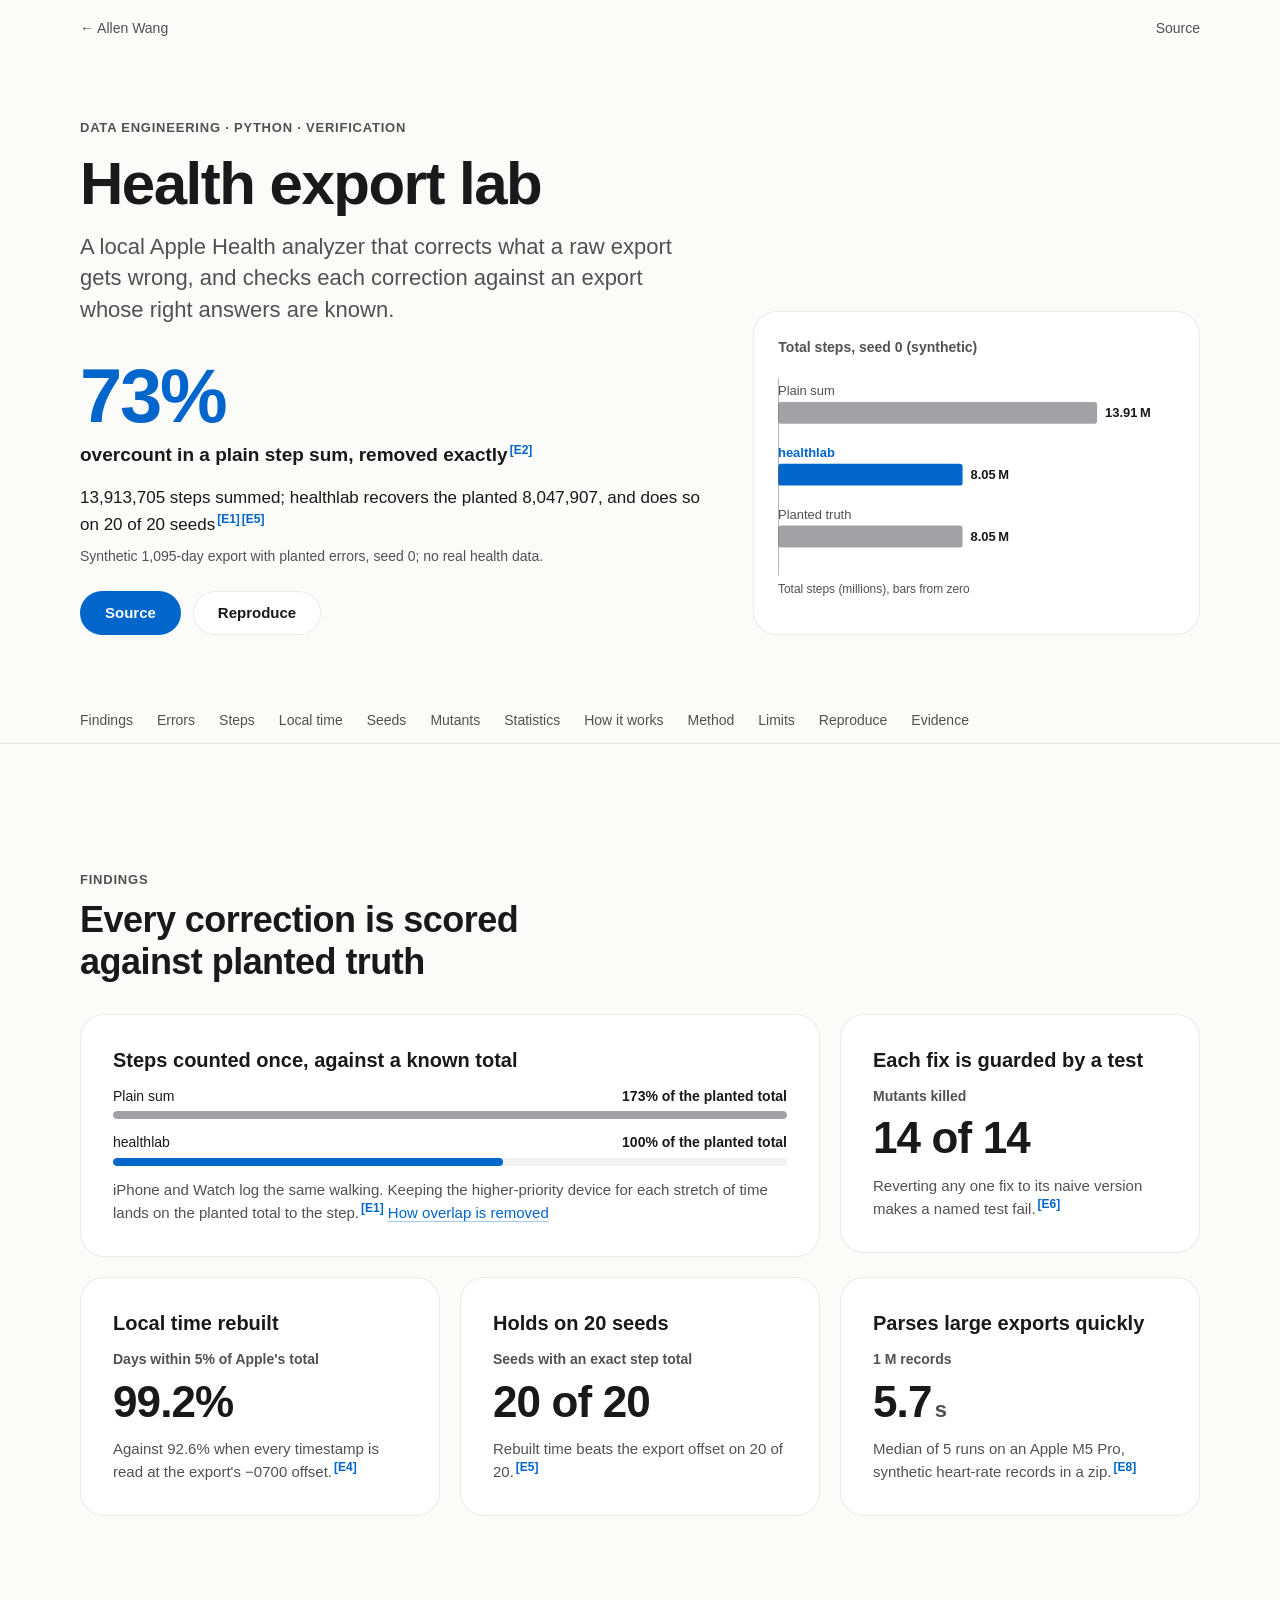
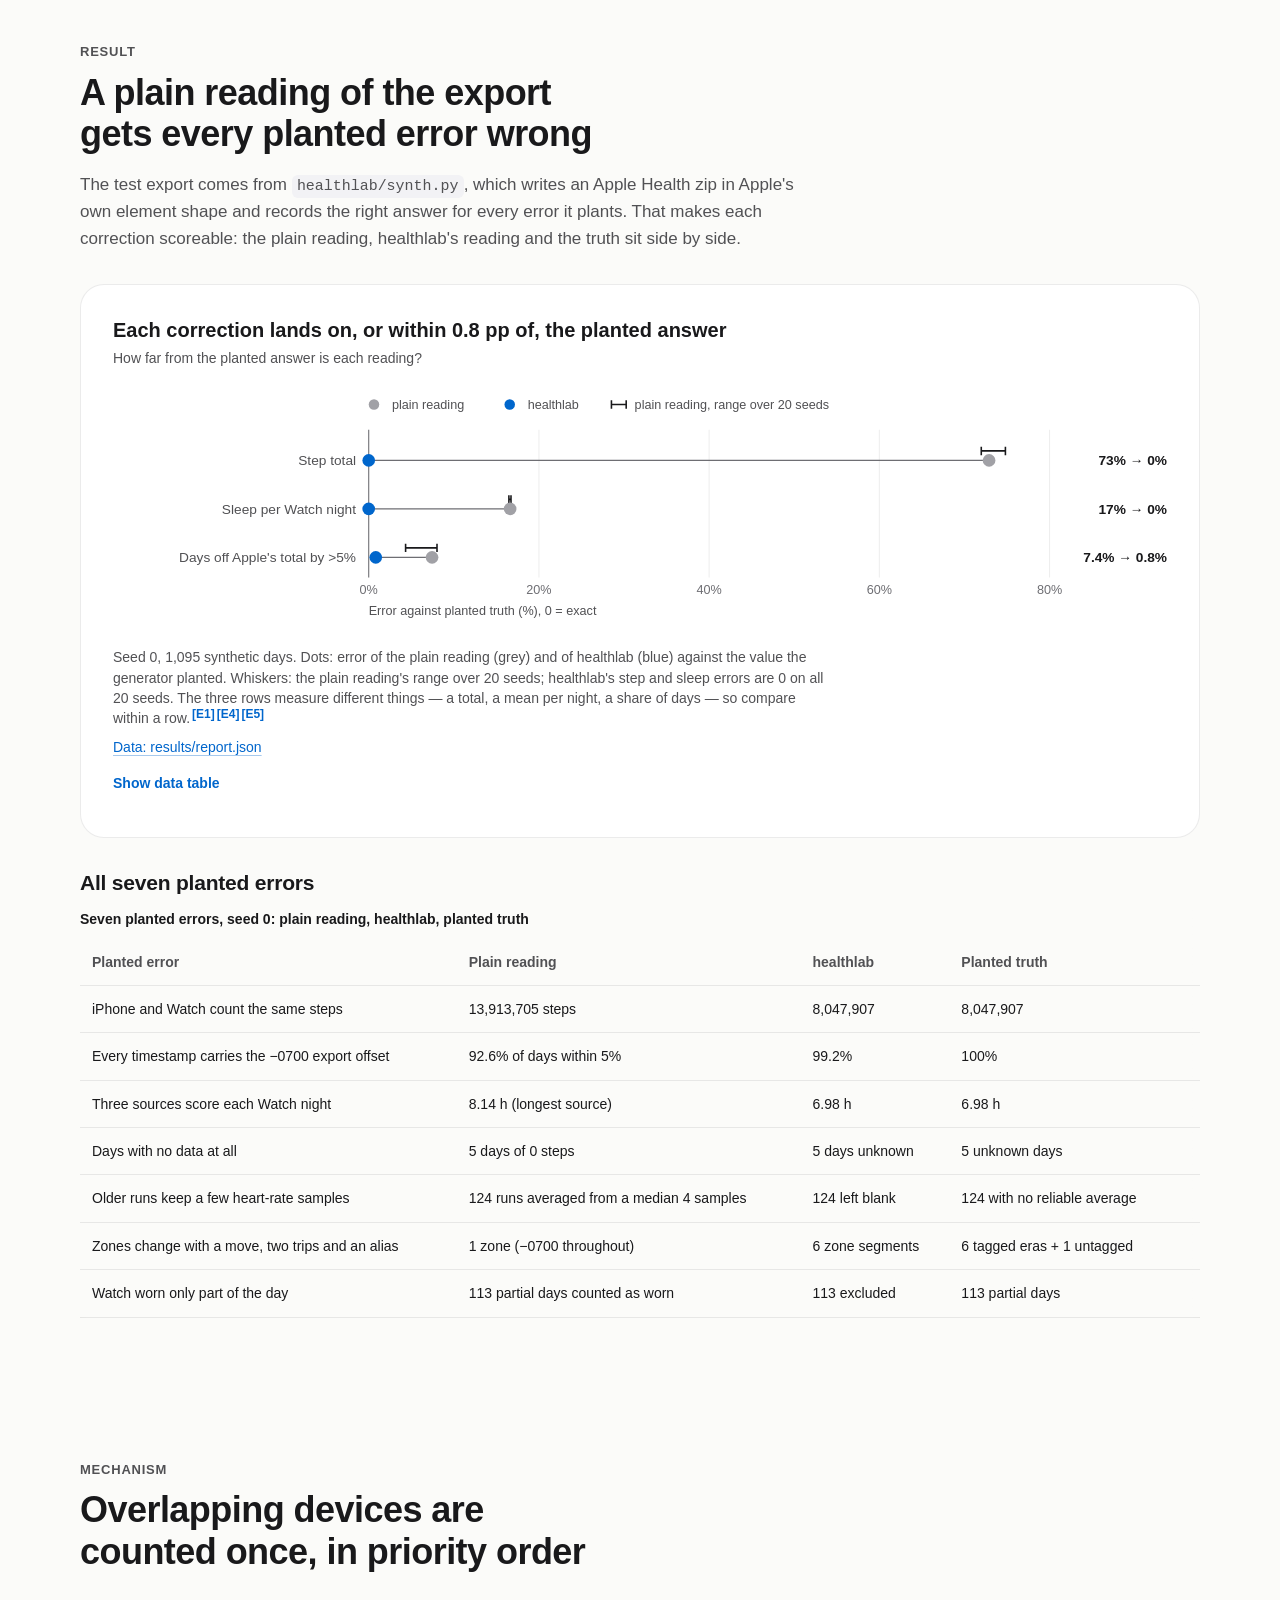
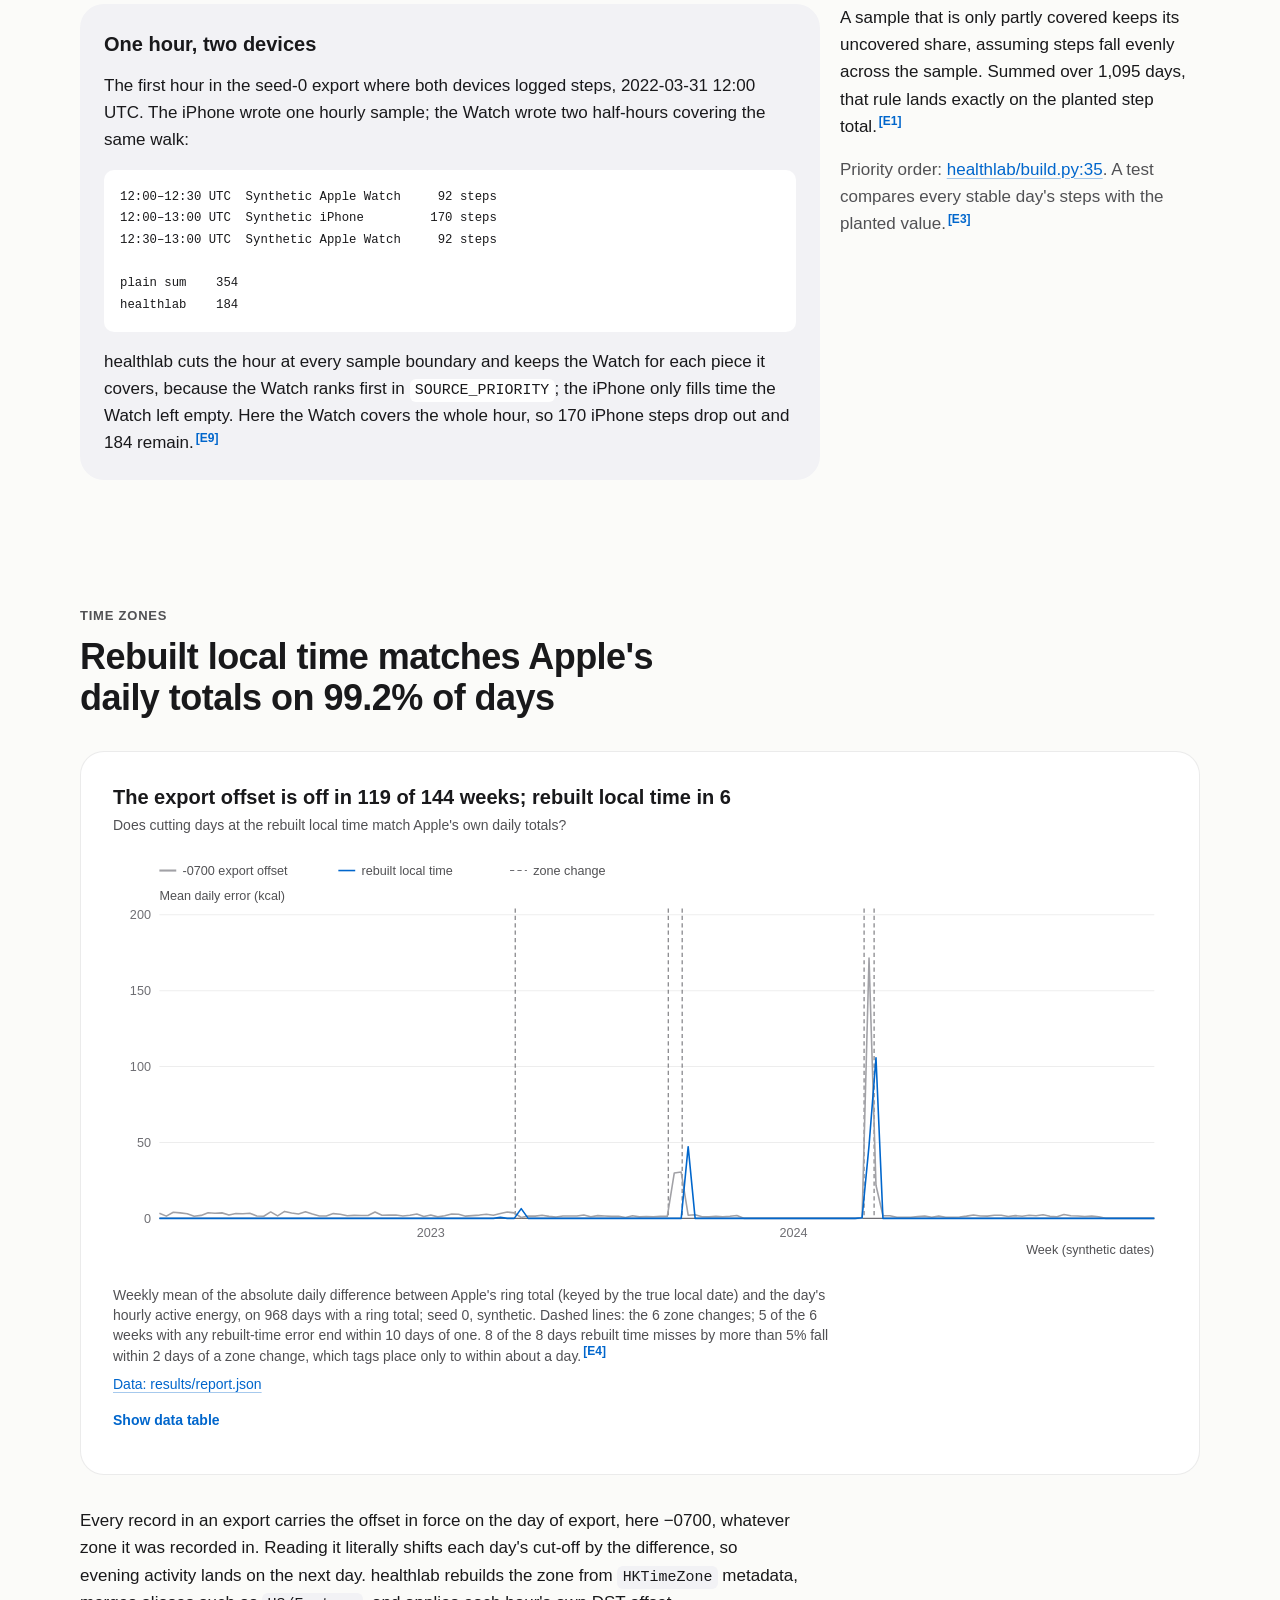
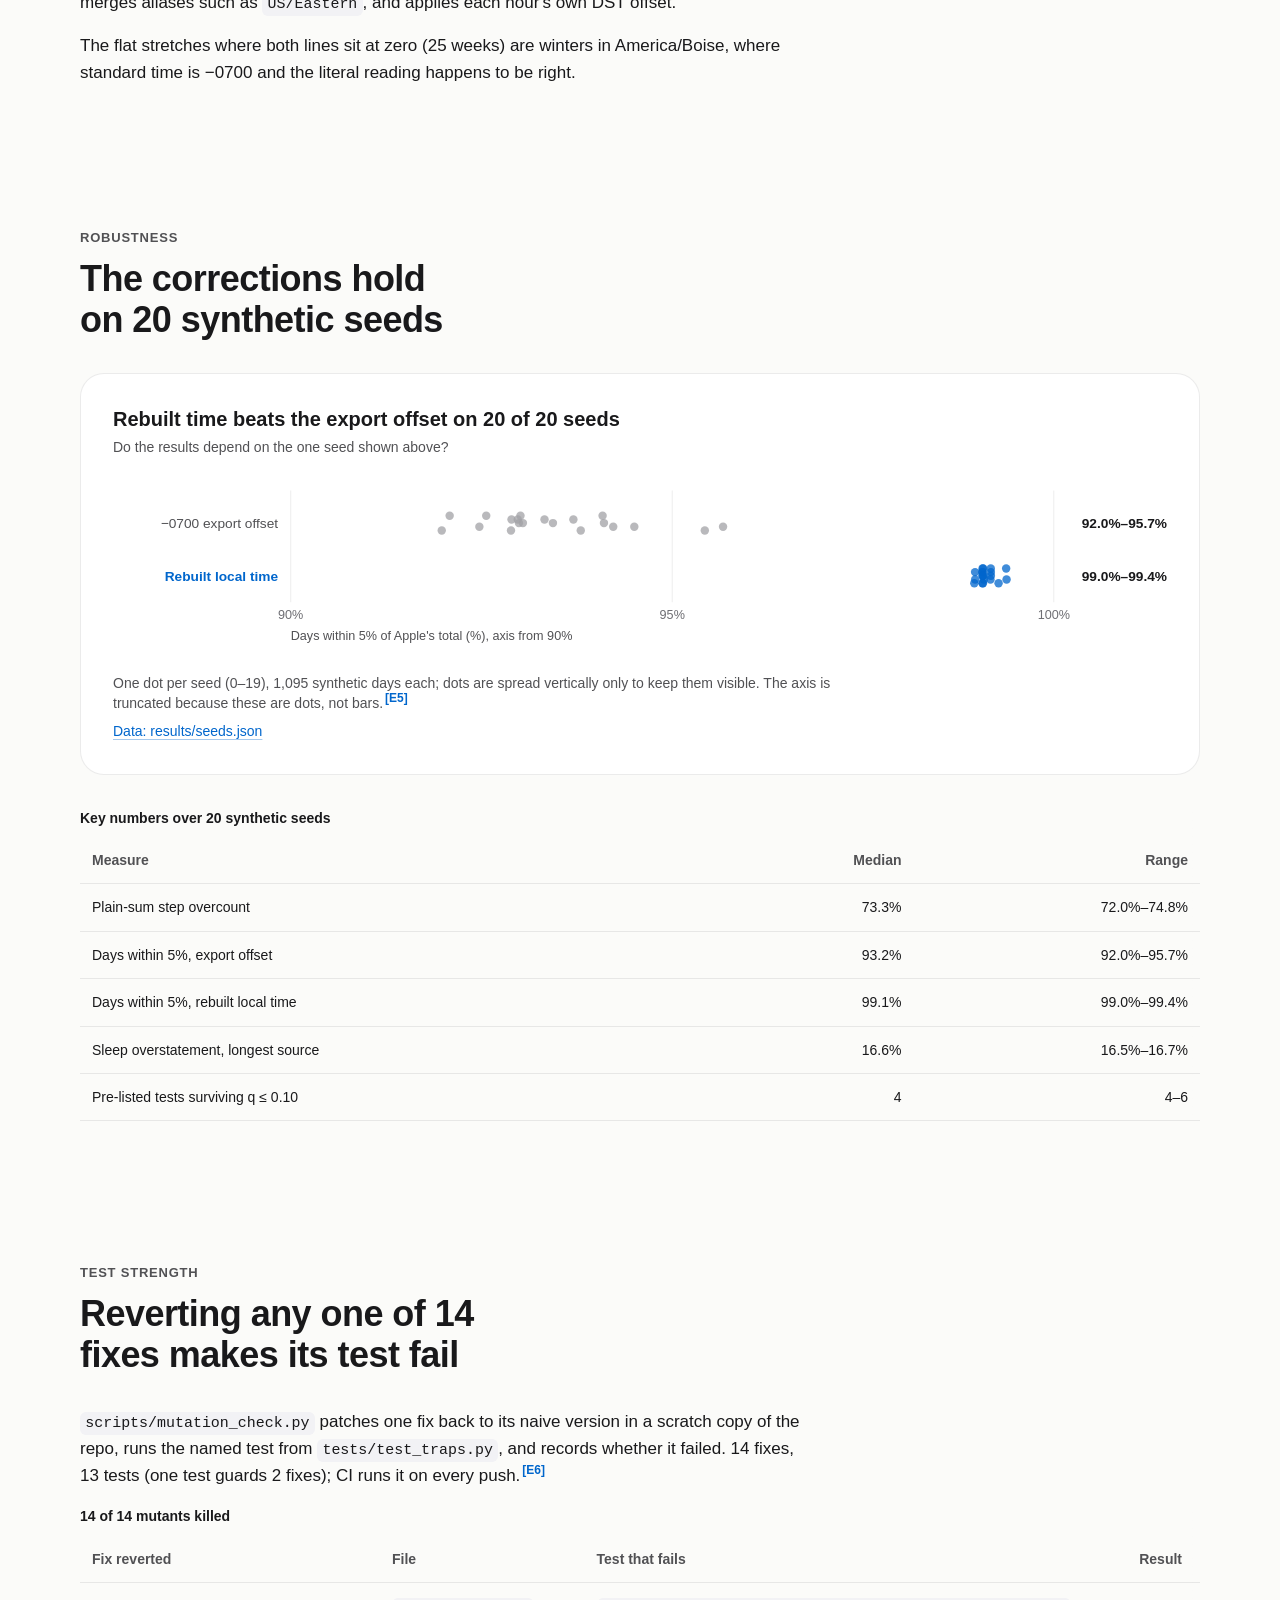
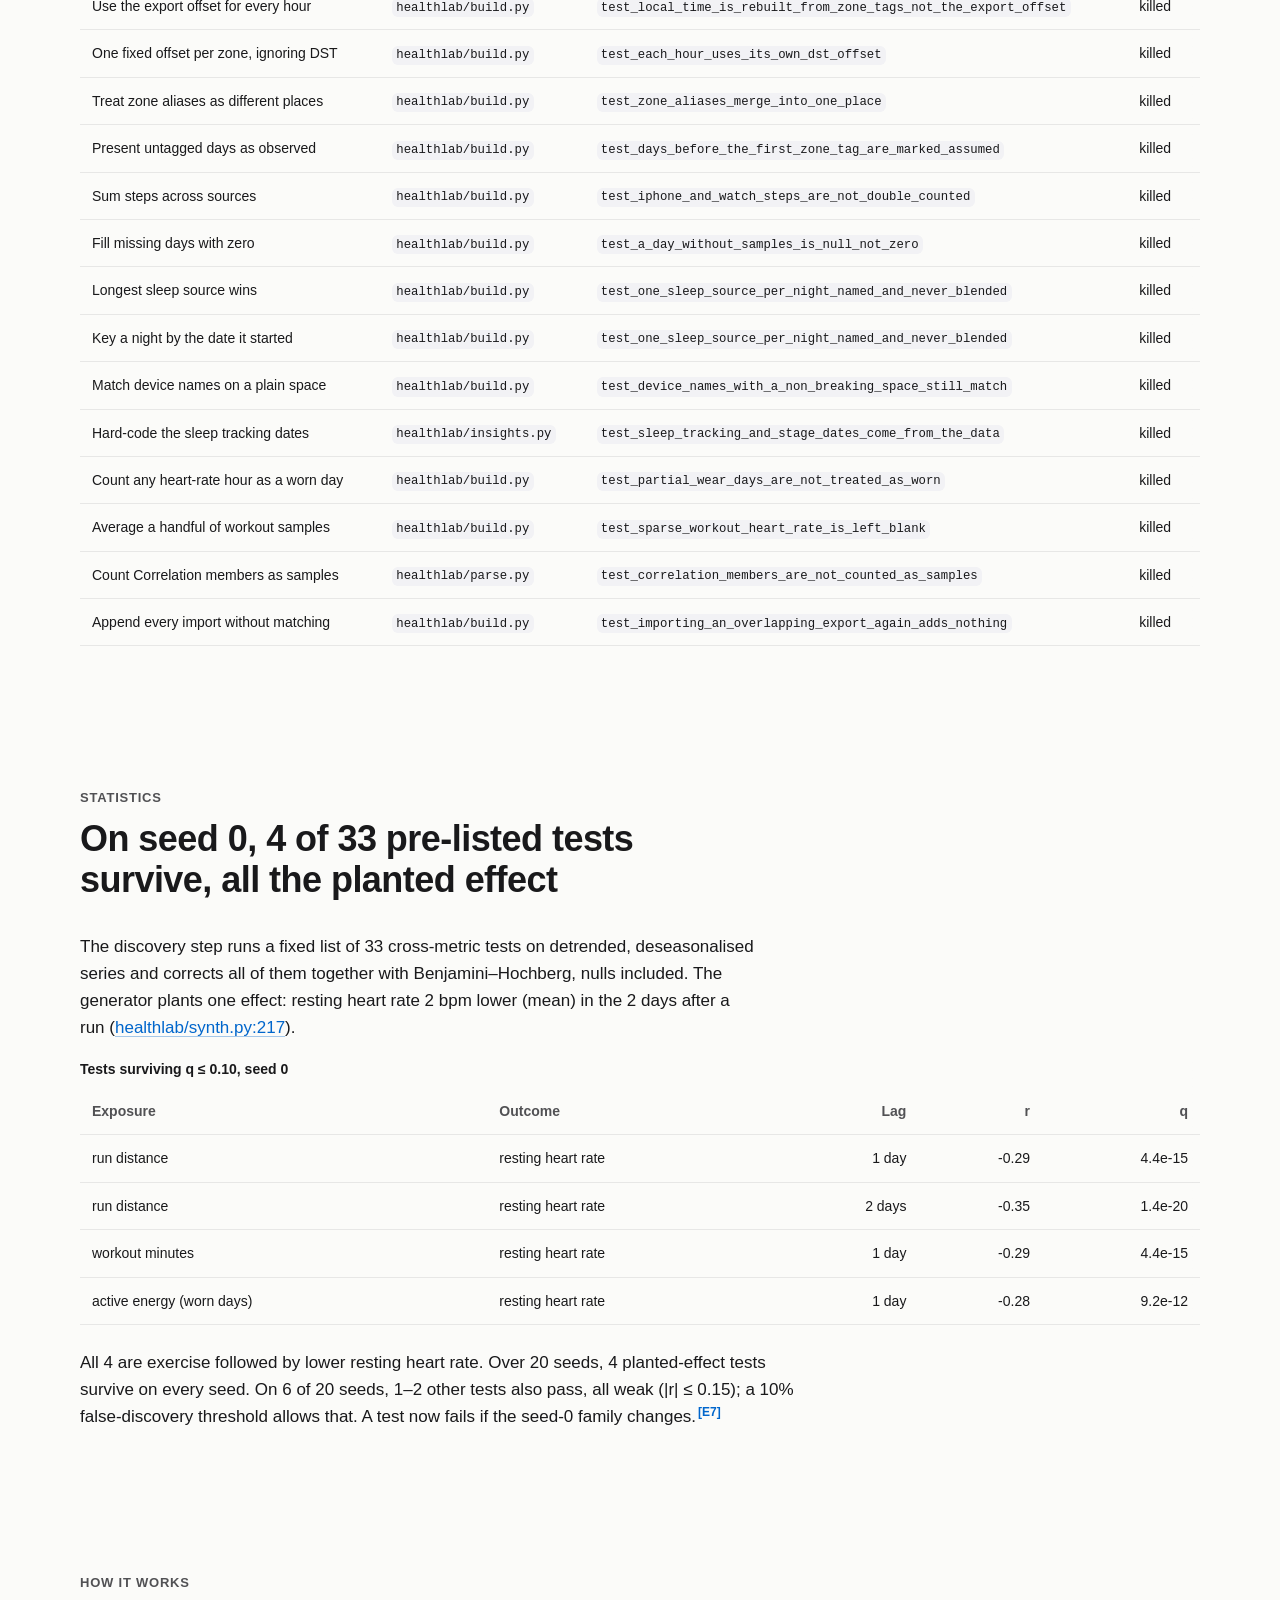
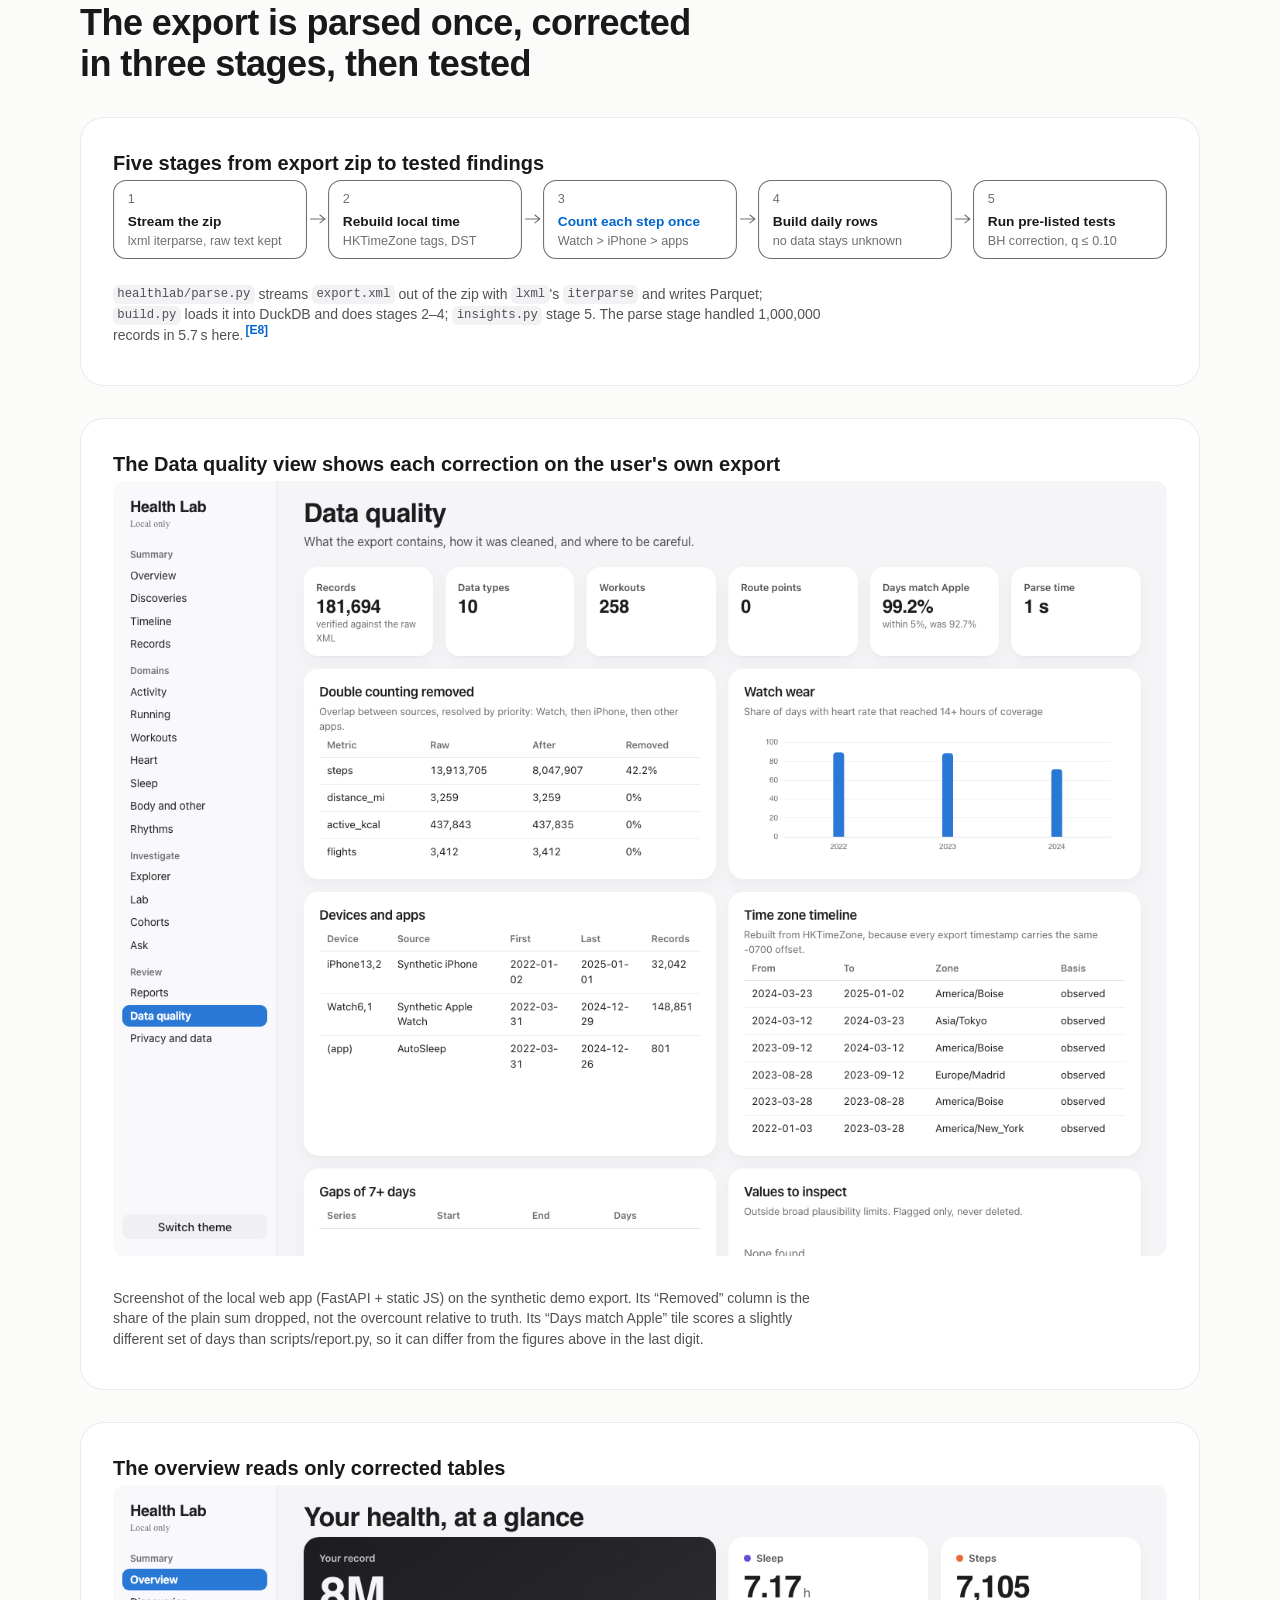
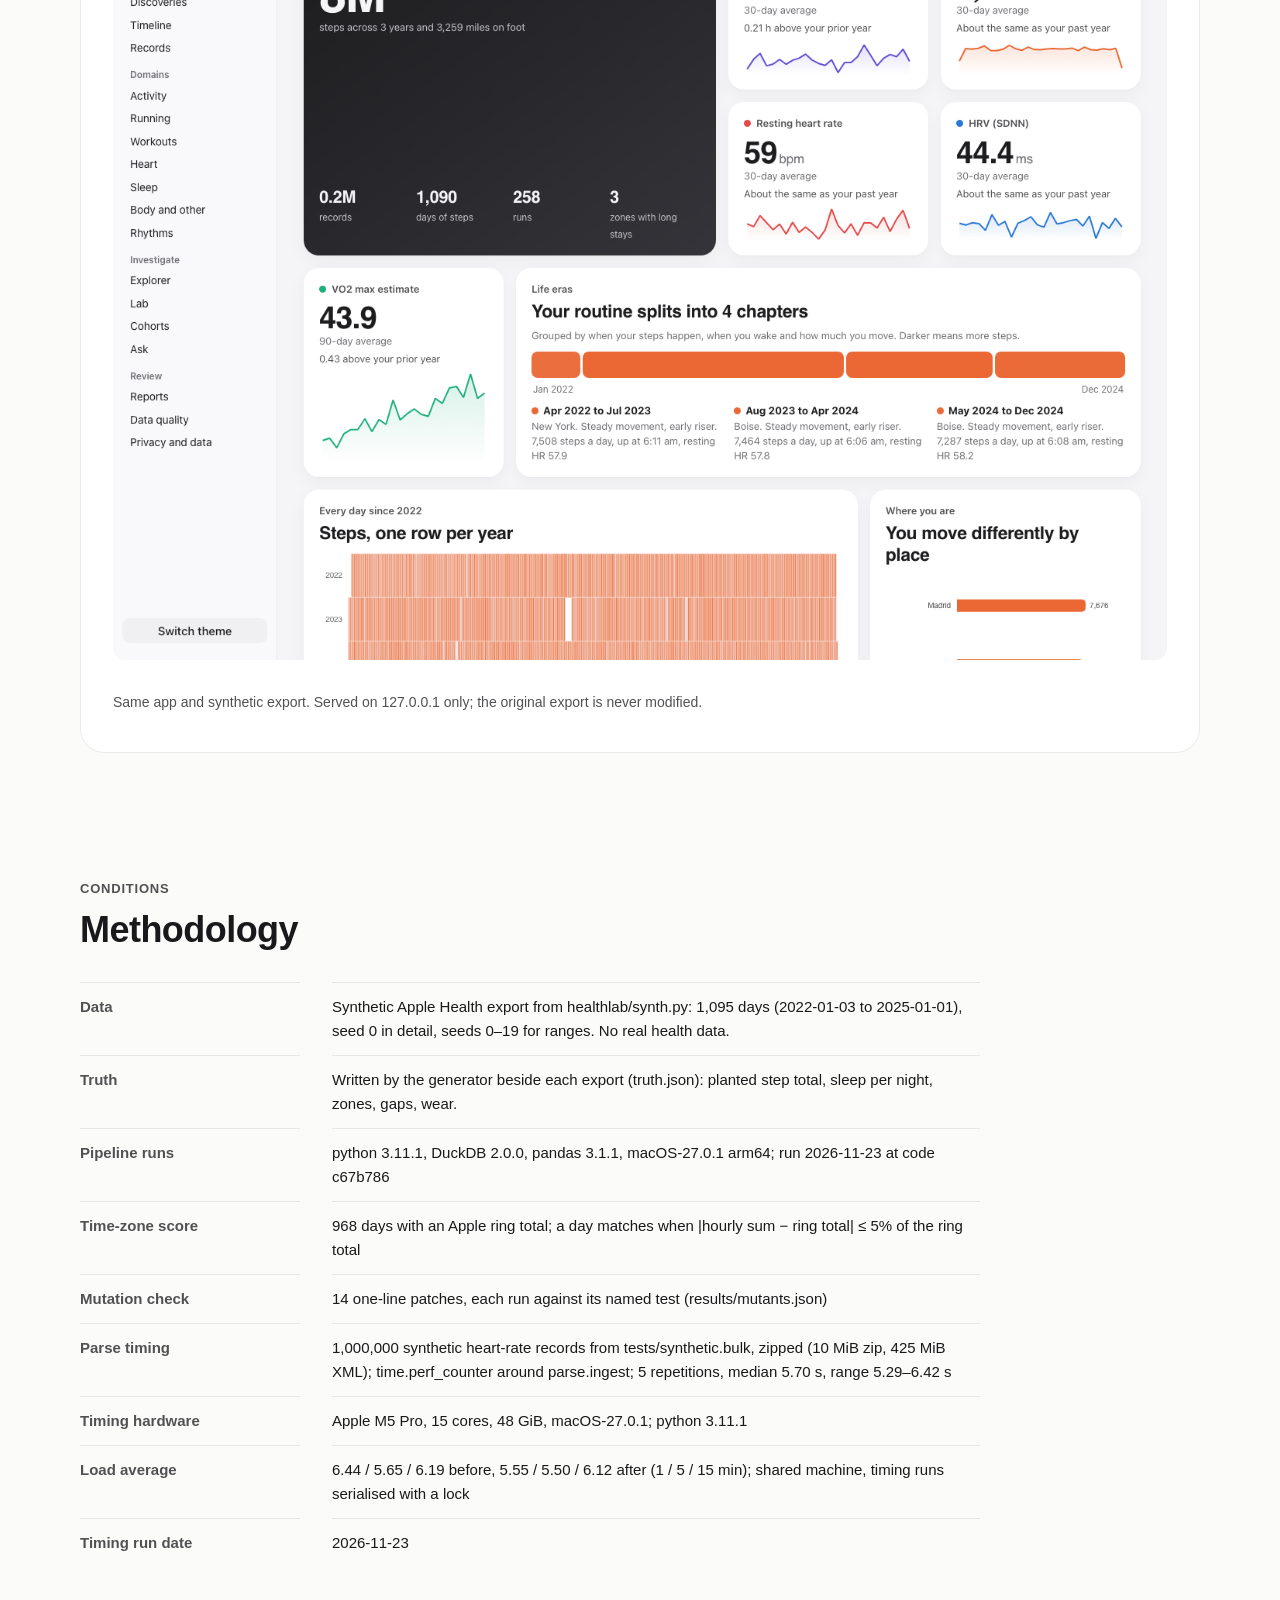
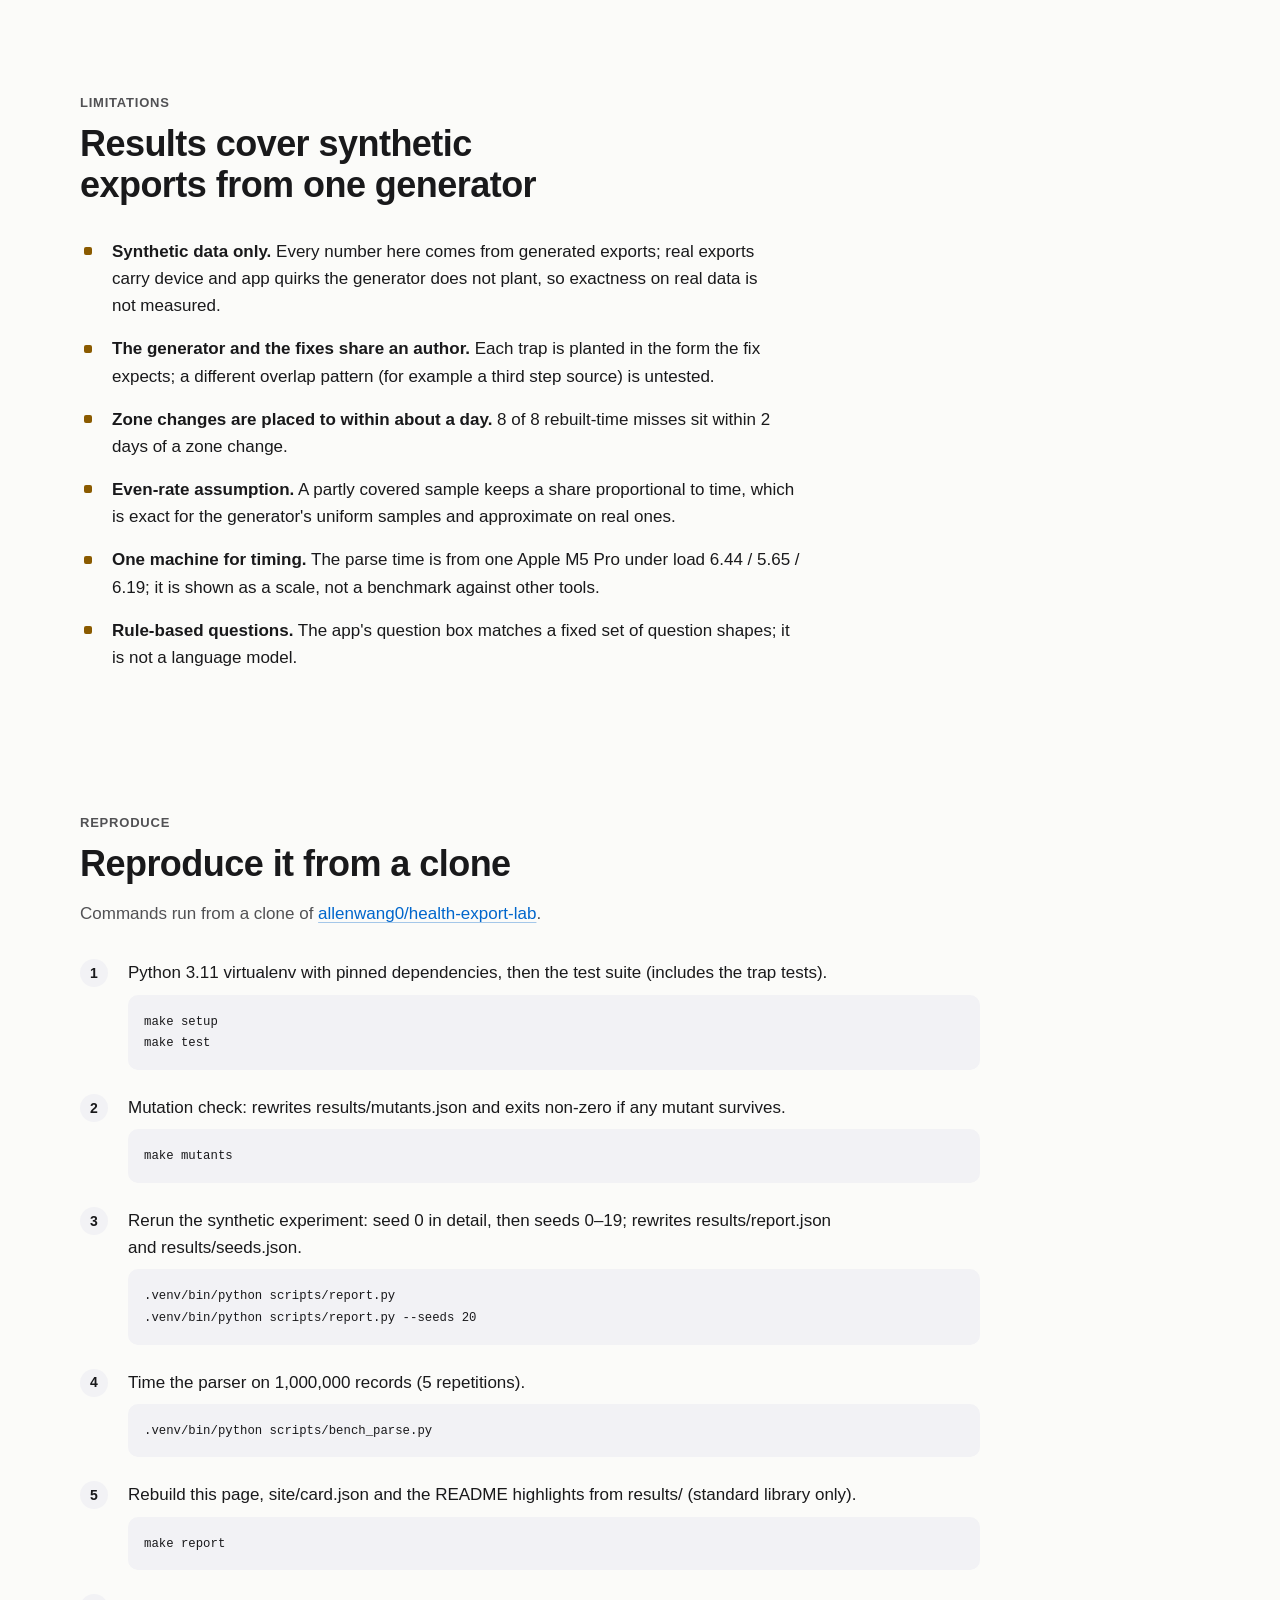
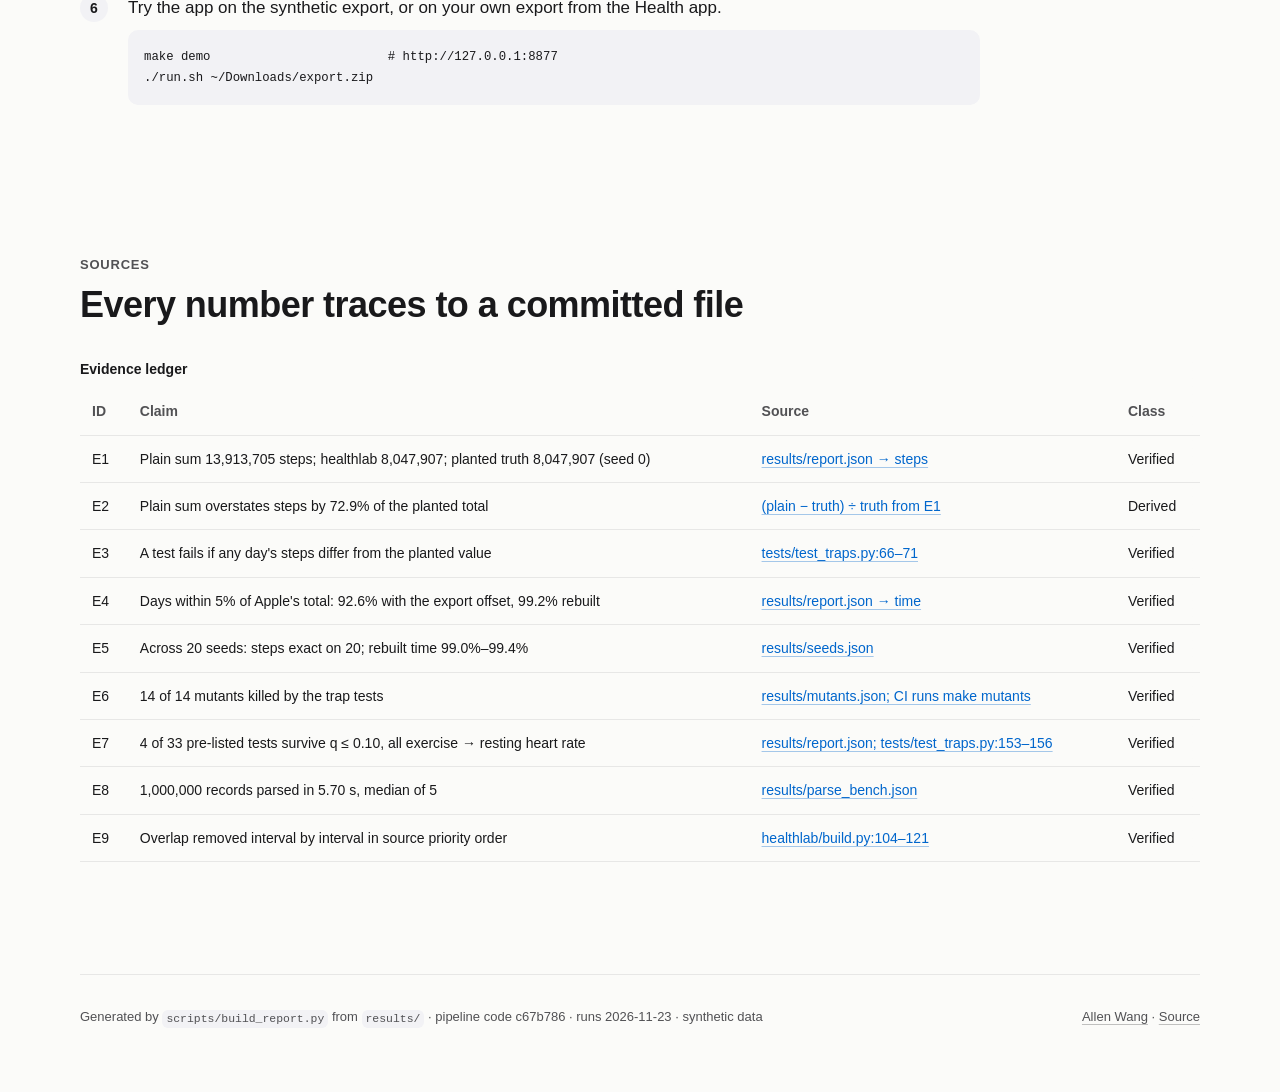
==== commit 009d0666: "fix(report): derive the planted effect size from synth.py; new README image; mutation check copies r" ====
--- a/report/index.html
+++ b/report/index.html
@@ -285,7 +285,7 @@
 12:30–13:00 UTC  Synthetic Apple Watch     92 steps
 
 plain sum    354
-healthlab    184</code></pre><p>healthlab cuts the hour at every sample boundary and keeps the Watch for each piece it covers, because the Watch ranks first in <code>SOURCE_PRIORITY</code>; the iPhone only fills time the Watch left empty. Here the Watch covers the whole hour, so 170 iPhone steps drop out and 184 remain.<a class="ref" href="#evidence-e9" aria-label="Evidence E9">[E9]</a></p></aside></div><div class="span-4" style="--p:2"><p class="prose">A sample that is only partly covered keeps its uncovered share, assuming steps fall evenly across the sample. Summed over 1,095 days, that rule lands exactly on the planted step total.<a class="ref" href="#evidence-e1" aria-label="Evidence E1">[E1]</a></p><p class="muted">Priority order: <a class="src" href="https://github.com/allenwang0/health-export-lab/blob/21bfbb20fdd2eae71ed015202853a33909e5abc6/healthlab/build.py#L35">healthlab/build.py:35</a>. A test compares every stable day's steps with the planted value.<a class="ref" href="#evidence-e3" aria-label="Evidence E3">[E3]</a></p></div></div></section><section class="section wrap" aria-labelledby="time"><div class="section-head"><p class="eyebrow">Time zones</p><h2 id="time">Rebuilt local time matches Apple&#x27;s daily totals on 99.2% of days<a class="anchor" href="#time" aria-label="Link to this section">#</a></h2></div><figure class="figure" id="fig-time" aria-labelledby="fig-time-t"><h3 class="fig-takeaway" id="fig-time-t">The export offset is off in 119 of 144 weeks; rebuilt local time in 6</h3><p class="fig-question">Does cutting days at the rebuilt local time match Apple&#x27;s own daily totals?</p><div class="fig-chart"><div class="v-d"><svg xmlns="http://www.w3.org/2000/svg" viewBox="0 0 1000 380" width="1000" height="380" role="img" aria-labelledby="wk-d-title wk-d-desc"><title id="wk-d-title">Weekly mean daily error against Apple&#x27;s total, export offset versus rebuilt local time</title><desc id="wk-d-desc">144 weeks. Export offset: weekly mean error up to 171 kcal (week ending 2024-03-17). Rebuilt local time: up to 106 kcal; zero in 138 of 144 weeks.</desc><path class="c-stroke-muted" stroke-width="2" d="M44 10H60"/><text x="66" y="14" class="c-title">-0700 export offset</text><path class="c-line-accent" stroke-width="2" d="M213.8 10H229.8"/><text x="235.8" y="14" class="c-title">rebuilt local time</text><path class="c-floor" stroke-width="2" d="M376.7 10H392.7"/><text x="398.7" y="14" class="c-title">zone change</text><path class="c-grid" d="M44 340H988"/><text x="36" y="344" class="c-tick" text-anchor="end">0</text><path class="c-grid" d="M44 268H988"/><text x="36" y="272" class="c-tick" text-anchor="end">50</text><path class="c-grid" d="M44 196H988"/><text x="36" y="200" class="c-tick" text-anchor="end">100</text><path class="c-grid" d="M44 124H988"/><text x="36" y="128" class="c-tick" text-anchor="end">150</text><path class="c-grid" d="M44 52H988"/><text x="36" y="56" class="c-tick" text-anchor="end">200</text><text x="301.5" y="358" class="c-tick" text-anchor="middle">2023</text><text x="645.7" y="358" class="c-tick" text-anchor="middle">2024</text><path class="c-floor" d="M381.6 46V340"/><path class="c-floor" d="M526.8 46V340"/><path class="c-floor" d="M540 46V340"/><path class="c-floor" d="M712.6 46V340"/><path class="c-floor" d="M722.1 46V340"/><path class="c-axis" d="M44 340H988"/><path class="c-stroke-muted" stroke-width="1.5" stroke-linejoin="round" d="M44 335.2L50.6 337.9L57.2 334.2L63.8 334.8L70.4 335.6L77 338L83.6 337.2L90.2 334.7L96.8 335.1L103.4 334.8L110 336.9L116.6 335.4L123.2 335.6L129.8 335.1L136.4 337.8L143 338L149.6 333.9L156.2 337.6L162.8 333.4L169.4 335L176 335.8L182.6 333.8L189.2 335.9L195.8 337.7L202.4 337.8L209 335.5L215.6 336.1L222.2 337.5L228.8 337.2L235.4 337.3L242 337.3L248.6 333.9L255.2 337.1L261.8 336.8L268.4 336.9L275 337.7L281.7 337.1L288.3 335.9L294.9 338.2L301.5 336.8L308.1 338.6L314.7 337.6L321.3 335.9L327.9 336.1L334.5 337.9L341.1 337.4L347.7 336.9L354.3 336.1L360.9 337L367.5 335.4L374.1 334L380.7 334.8L387.3 339.2L393.9 337.7L400.5 337.9L407.1 337.1L413.7 338.1L420.3 338.8L426.9 337.7L433.5 337.8L440.1 337.8L446.7 336.8L453.3 338.4L459.9 337.4L466.5 337.7L473.1 338.1L479.7 338L486.3 339.2L492.9 337.5L499.5 338.6L506.1 338.2L512.7 338.5L519.3 338.1L525.9 338.1L532.5 297L539.1 296.1L545.7 337L552.3 336.5L558.9 338.5L565.5 338.6L572.1 338.1L578.7 338.4L585.3 338L591.9 337.3L598.5 340L605.1 340L611.7 340L618.3 340L624.9 340L631.5 340L638.1 340L644.7 340L651.3 340L657.9 340L664.5 340L671.1 340L677.7 340L684.3 340L690.9 340L697.5 340L704.1 340L710.7 339.8L717.3 93.1L723.9 308.6L730.5 337.5L737.1 337.6L743.7 338.9L750.3 339L757 338.9L763.6 338.2L770.2 337.7L776.8 338.9L783.4 337.7L790 339L796.6 339L803.2 338.7L809.8 337.9L816.4 336.9L823 337.7L829.6 337.9L836.2 337.1L842.8 337L849.4 338.3L856 337.4L862.6 338L869.2 337.1L875.8 337.5L882.4 336.5L889 338.1L895.6 338.4L902.2 336.4L908.8 337.6L915.4 337.7L922 338.2L928.6 337.7L935.2 338.5L941.8 340L948.4 340L955 340L961.6 340L968.2 340L974.8 340L981.4 340L988 340"/><path class="c-line-accent" stroke-width="2" stroke-linejoin="round" d="M44 340L50.6 340L57.2 340L63.8 340L70.4 340L77 340L83.6 340L90.2 340L96.8 340L103.4 340L110 340L116.6 340L123.2 340L129.8 340L136.4 340L143 340L149.6 340L156.2 340L162.8 340L169.4 340L176 340L182.6 340L189.2 340L195.8 340L202.4 340L209 340L215.6 340L222.2 340L228.8 340L235.4 340L242 340L248.6 340L255.2 340L261.8 340L268.4 340L275 340L281.7 340L288.3 340L294.9 340L301.5 340L308.1 340L314.7 340L321.3 340L327.9 340L334.5 340L341.1 340L347.7 340L354.3 340L360.9 340L367.5 339.1L374.1 340L380.7 340L387.3 330.8L393.9 340L400.5 340L407.1 340L413.7 340L420.3 340L426.9 340L433.5 340L440.1 340L446.7 340L453.3 340L459.9 340L466.5 340L473.1 340L479.7 340L486.3 340L492.9 340L499.5 340L506.1 340L512.7 340L519.3 340L525.9 340L532.5 340L539.1 340L545.7 272L552.3 340L558.9 340L565.5 340L572.1 340L578.7 340L585.3 340L591.9 340L598.5 340L605.1 340L611.7 340L618.3 340L624.9 340L631.5 340L638.1 340L644.7 340L651.3 340L657.9 340L664.5 340L671.1 340L677.7 340L684.3 340L690.9 340L697.5 340L704.1 340L710.7 339.5L717.3 271L723.9 187.7L730.5 340L737.1 340L743.7 340L750.3 340L757 340L763.6 340L770.2 340L776.8 340L783.4 340L790 340L796.6 340L803.2 340L809.8 340L816.4 340L823 340L829.6 340L836.2 340L842.8 340L849.4 340L856 340L862.6 340L869.2 340L875.8 340L882.4 340L889 340L895.6 340L902.2 340L908.8 340L915.4 340L922 340L928.6 340L935.2 340L941.8 340L948.4 340L955 340L961.6 340L968.2 340L974.8 340L981.4 340L988 340"/><text x="44" y="38" class="c-title">Mean daily error (kcal)</text><text x="988" y="374" class="c-title" text-anchor="end">Week (synthetic dates)</text></svg></div><div class="v-t"><svg xmlns="http://www.w3.org/2000/svg" viewBox="0 0 640 320" width="640" height="320" role="img" aria-labelledby="wk-t-title wk-t-desc"><title id="wk-t-title">Weekly mean daily error against Apple&#x27;s total, export offset versus rebuilt local time</title><desc id="wk-t-desc">144 weeks. Export offset: weekly mean error up to 171 kcal (week ending 2024-03-17). Rebuilt local time: up to 106 kcal; zero in 138 of 144 weeks.</desc><path class="c-stroke-muted" stroke-width="2" d="M44 10H60"/><text x="66" y="14" class="c-title">-0700 export offset</text><path class="c-line-accent" stroke-width="2" d="M213.8 10H229.8"/><text x="235.8" y="14" class="c-title">rebuilt local time</text><path class="c-floor" stroke-width="2" d="M376.7 10H392.7"/><text x="398.7" y="14" class="c-title">zone change</text><path class="c-grid" d="M44 280H628"/><text x="36" y="284" class="c-tick" text-anchor="end">0</text><path class="c-grid" d="M44 223H628"/><text x="36" y="227" class="c-tick" text-anchor="end">50</text><path class="c-grid" d="M44 166H628"/><text x="36" y="170" class="c-tick" text-anchor="end">100</text><path class="c-grid" d="M44 109H628"/><text x="36" y="113" class="c-tick" text-anchor="end">150</text><path class="c-grid" d="M44 52H628"/><text x="36" y="56" class="c-tick" text-anchor="end">200</text><text x="203.3" y="298" class="c-tick" text-anchor="middle">2023</text><text x="416.2" y="298" class="c-tick" text-anchor="middle">2024</text><path class="c-floor" d="M252.9 46V280"/><path class="c-floor" d="M342.7 46V280"/><path class="c-floor" d="M350.9 46V280"/><path class="c-floor" d="M457.6 46V280"/><path class="c-floor" d="M463.5 46V280"/><path class="c-axis" d="M44 280H628"/><path class="c-stroke-muted" stroke-width="1.5" stroke-linejoin="round" d="M44 276.2L48.1 278.4L52.2 275.4L56.3 275.9L60.3 276.5L64.4 278.4L68.5 277.8L72.6 275.8L76.7 276.1L80.8 275.9L84.8 277.5L88.9 276.4L93 276.5L97.1 276.1L101.2 278.2L105.3 278.4L109.3 275.2L113.4 278.1L117.5 274.8L121.6 276L125.7 276.7L129.8 275.1L133.8 276.8L137.9 278.2L142 278.3L146.1 276.4L150.2 276.9L154.3 278L158.3 277.8L162.4 277.9L166.5 277.9L170.6 275.2L174.7 277.7L178.8 277.4L182.9 277.5L186.9 278.2L191 277.7L195.1 276.7L199.2 278.5L203.3 277.5L207.4 278.9L211.4 278.1L215.5 276.7L219.6 276.9L223.7 278.3L227.8 277.9L231.9 277.5L235.9 276.9L240 277.6L244.1 276.4L248.2 275.3L252.3 275.9L256.4 279.3L260.4 278.2L264.5 278.4L268.6 277.7L272.7 278.5L276.8 279L280.9 278.2L285 278.3L289 278.3L293.1 277.5L297.2 278.7L301.3 278L305.4 278.2L309.5 278.5L313.5 278.5L317.6 279.4L321.7 278.1L325.8 278.9L329.9 278.6L334 278.8L338 278.5L342.1 278.5L346.2 246L350.3 245.2L354.4 277.6L358.5 277.3L362.5 278.8L366.6 278.9L370.7 278.5L374.8 278.7L378.9 278.4L383 277.9L387 280L391.1 280L395.2 280L399.3 280L403.4 280L407.5 280L411.6 280L415.6 280L419.7 280L423.8 280L427.9 280L432 280L436.1 280L440.1 280L444.2 280L448.3 280L452.4 280L456.5 279.9L460.6 84.5L464.6 255.2L468.7 278L472.8 278.1L476.9 279.1L481 279.2L485.1 279.1L489.1 278.5L493.2 278.2L497.3 279.2L501.4 278.1L505.5 279.2L509.6 279.2L513.7 279L517.7 278.3L521.8 277.5L525.9 278.2L530 278.3L534.1 277.7L538.2 277.6L542.2 278.7L546.3 277.9L550.4 278.4L554.5 277.7L558.6 278L562.7 277.3L566.7 278.5L570.8 278.7L574.9 277.2L579 278.1L583.1 278.2L587.2 278.6L591.2 278.2L595.3 278.8L599.4 280L603.5 280L607.6 280L611.7 280L615.7 280L619.8 280L623.9 280L628 280"/><path class="c-line-accent" stroke-width="2" stroke-linejoin="round" d="M44 280L48.1 280L52.2 280L56.3 280L60.3 280L64.4 280L68.5 280L72.6 280L76.7 280L80.8 280L84.8 280L88.9 280L93 280L97.1 280L101.2 280L105.3 280L109.3 280L113.4 280L117.5 280L121.6 280L125.7 280L129.8 280L133.8 280L137.9 280L142 280L146.1 280L150.2 280L154.3 280L158.3 280L162.4 280L166.5 280L170.6 280L174.7 280L178.8 280L182.9 280L186.9 280L191 280L195.1 280L199.2 280L203.3 280L207.4 280L211.4 280L215.5 280L219.6 280L223.7 280L227.8 280L231.9 280L235.9 280L240 280L244.1 279.3L248.2 280L252.3 280L256.4 272.7L260.4 280L264.5 280L268.6 280L272.7 280L276.8 280L280.9 280L285 280L289 280L293.1 280L297.2 280L301.3 280L305.4 280L309.5 280L313.5 280L317.6 280L321.7 280L325.8 280L329.9 280L334 280L338 280L342.1 280L346.2 280L350.3 280L354.4 226.1L358.5 280L362.5 280L366.6 280L370.7 280L374.8 280L378.9 280L383 280L387 280L391.1 280L395.2 280L399.3 280L403.4 280L407.5 280L411.6 280L415.6 280L419.7 280L423.8 280L427.9 280L432 280L436.1 280L440.1 280L444.2 280L448.3 280L452.4 280L456.5 279.6L460.6 225.3L464.6 159.4L468.7 280L472.8 280L476.9 280L481 280L485.1 280L489.1 280L493.2 280L497.3 280L501.4 280L505.5 280L509.6 280L513.7 280L517.7 280L521.8 280L525.9 280L530 280L534.1 280L538.2 280L542.2 280L546.3 280L550.4 280L554.5 280L558.6 280L562.7 280L566.7 280L570.8 280L574.9 280L579 280L583.1 280L587.2 280L591.2 280L595.3 280L599.4 280L603.5 280L607.6 280L611.7 280L615.7 280L619.8 280L623.9 280L628 280"/><text x="44" y="38" class="c-title">Mean daily error (kcal)</text><text x="628" y="314" class="c-title" text-anchor="end">Week (synthetic dates)</text></svg></div><div class="v-p"><svg xmlns="http://www.w3.org/2000/svg" viewBox="0 0 320 340" width="320" height="340" role="img" aria-labelledby="wk-p-title wk-p-desc"><title id="wk-p-title">Weekly mean daily error against Apple&#x27;s total, export offset versus rebuilt local time</title><desc id="wk-p-desc">144 weeks. Export offset: weekly mean error up to 171 kcal (week ending 2024-03-17). Rebuilt local time: up to 106 kcal; zero in 138 of 144 weeks.</desc><path class="c-stroke-muted" stroke-width="2" d="M0 10H16"/><text x="22" y="14" class="c-title">-0700 export offset</text><path class="c-line-accent" stroke-width="2" d="M0 30H16"/><text x="22" y="34" class="c-title">rebuilt local time</text><path class="c-floor" stroke-width="2" d="M0 50H16"/><text x="22" y="54" class="c-title">zone change</text><path class="c-grid" d="M44 300H308"/><text x="36" y="304" class="c-tick" text-anchor="end">0</text><path class="c-grid" d="M44 198H308"/><text x="36" y="202" class="c-tick" text-anchor="end">100</text><path class="c-grid" d="M44 96H308"/><text x="36" y="100" class="c-tick" text-anchor="end">200</text><text x="116" y="318" class="c-tick" text-anchor="middle">2023</text><text x="212.3" y="318" class="c-tick" text-anchor="middle">2024</text><path class="c-floor" d="M138.4 90V300"/><path class="c-floor" d="M179 90V300"/><path class="c-floor" d="M182.7 90V300"/><path class="c-floor" d="M231 90V300"/><path class="c-floor" d="M233.6 90V300"/><path class="c-axis" d="M44 300H308"/><path class="c-stroke-muted" stroke-width="1.5" stroke-linejoin="round" d="M44 296.6L45.8 298.5L47.7 295.9L49.5 296.3L51.4 296.9L53.2 298.6L55.1 298L56.9 296.2L58.8 296.5L60.6 296.3L62.5 297.8L64.3 296.8L66.2 296.9L68 296.5L69.8 298.4L71.7 298.6L73.5 295.7L75.4 298.3L77.2 295.3L79.1 296.4L80.9 297L82.8 295.6L84.6 297.1L86.5 298.4L88.3 298.5L90.2 296.8L92 297.2L93.8 298.2L95.7 298L97.5 298.1L99.4 298.1L101.2 295.7L103.1 297.9L104.9 297.7L106.8 297.8L108.6 298.4L110.5 297.9L112.3 297.1L114.2 298.7L116 297.7L117.8 299L119.7 298.3L121.5 297.1L123.4 297.2L125.2 298.5L127.1 298.1L128.9 297.8L130.8 297.3L132.6 297.9L134.5 296.8L136.3 295.8L138.2 296.3L140 299.4L141.8 298.4L143.7 298.5L145.5 297.9L147.4 298.6L149.2 299.1L151.1 298.4L152.9 298.5L154.8 298.4L156.6 297.8L158.5 298.8L160.3 298.2L162.2 298.4L164 298.7L165.8 298.6L167.7 299.4L169.5 298.3L171.4 299L173.2 298.8L175.1 298.9L176.9 298.7L178.8 298.7L180.6 269.6L182.5 268.9L184.3 297.8L186.2 297.6L188 298.9L189.8 299L191.7 298.6L193.5 298.9L195.4 298.6L197.2 298.1L199.1 300L200.9 300L202.8 300L204.6 300L206.5 300L208.3 300L210.2 300L212 300L213.8 300L215.7 300L217.5 300L219.4 300L221.2 300L223.1 300L224.9 300L226.8 300L228.6 300L230.5 299.9L232.3 125.1L234.2 277.8L236 298.2L237.8 298.3L239.7 299.2L241.5 299.3L243.4 299.2L245.2 298.7L247.1 298.4L248.9 299.3L250.8 298.3L252.6 299.3L254.5 299.3L256.3 299.1L258.2 298.5L260 297.8L261.8 298.4L263.7 298.5L265.5 297.9L267.4 297.9L269.2 298.8L271.1 298.2L272.9 298.6L274.8 297.9L276.6 298.2L278.5 297.5L280.3 298.6L282.2 298.9L284 297.5L285.8 298.3L287.7 298.4L289.5 298.7L291.4 298.4L293.2 299L295.1 300L296.9 300L298.8 300L300.6 300L302.5 300L304.3 300L306.2 300L308 300"/><path class="c-line-accent" stroke-width="2" stroke-linejoin="round" d="M44 300L45.8 300L47.7 300L49.5 300L51.4 300L53.2 300L55.1 300L56.9 300L58.8 300L60.6 300L62.5 300L64.3 300L66.2 300L68 300L69.8 300L71.7 300L73.5 300L75.4 300L77.2 300L79.1 300L80.9 300L82.8 300L84.6 300L86.5 300L88.3 300L90.2 300L92 300L93.8 300L95.7 300L97.5 300L99.4 300L101.2 300L103.1 300L104.9 300L106.8 300L108.6 300L110.5 300L112.3 300L114.2 300L116 300L117.8 300L119.7 300L121.5 300L123.4 300L125.2 300L127.1 300L128.9 300L130.8 300L132.6 300L134.5 299.3L136.3 300L138.2 300L140 293.5L141.8 300L143.7 300L145.5 300L147.4 300L149.2 300L151.1 300L152.9 300L154.8 300L156.6 300L158.5 300L160.3 300L162.2 300L164 300L165.8 300L167.7 300L169.5 300L171.4 300L173.2 300L175.1 300L176.9 300L178.8 300L180.6 300L182.5 300L184.3 251.8L186.2 300L188 300L189.8 300L191.7 300L193.5 300L195.4 300L197.2 300L199.1 300L200.9 300L202.8 300L204.6 300L206.5 300L208.3 300L210.2 300L212 300L213.8 300L215.7 300L217.5 300L219.4 300L221.2 300L223.1 300L224.9 300L226.8 300L228.6 300L230.5 299.6L232.3 251.1L234.2 192.1L236 300L237.8 300L239.7 300L241.5 300L243.4 300L245.2 300L247.1 300L248.9 300L250.8 300L252.6 300L254.5 300L256.3 300L258.2 300L260 300L261.8 300L263.7 300L265.5 300L267.4 300L269.2 300L271.1 300L272.9 300L274.8 300L276.6 300L278.5 300L280.3 300L282.2 300L284 300L285.8 300L287.7 300L289.5 300L291.4 300L293.2 300L295.1 300L296.9 300L298.8 300L300.6 300L302.5 300L304.3 300L306.2 300L308 300"/><text x="44" y="82" class="c-title">Mean daily error (kcal)</text><text x="308" y="334" class="c-title" text-anchor="end">Week (synthetic dates)</text></svg></div></div><figcaption><p>Weekly mean of the absolute daily difference between Apple's ring total (keyed by the true local date) and the day's hourly active energy, on 968 days with a ring total; seed 0, synthetic. Dashed lines: the 6 zone changes; 5 of the 6 weeks with any rebuilt-time error end within 10 days of one. 8 of the 8 days rebuilt time misses by more than 5% fall within 2 days of a zone change, which tags place only to within about a day.<a class="ref" href="#evidence-e4" aria-label="Evidence E4">[E4]</a></p> <a class="src" href="https://github.com/allenwang0/health-export-lab/blob/51e1a7c1393ed5b4846073b73994fc6b68422d98/results/report.json">Data: results/report.json</a></figcaption><details class="data"><summary>Show data table</summary><div class="table-wrap" tabindex="0" role="region" aria-label="Weekly mean daily error (kcal)"><table class="bench"><caption>Weekly mean daily error (kcal)</caption><thead><tr><th scope="col">Week ending</th><th scope="col" class="num">Export offset</th><th scope="col" class="num">Rebuilt</th></tr></thead><tbody><tr><th scope="row">2022-04-03</th><td class="num">3.3</td><td class="num">0.0</td></tr><tr><th scope="row">2022-04-10</th><td class="num">1.4</td><td class="num">0.0</td></tr><tr><th scope="row">2022-04-17</th><td class="num">4.0</td><td class="num">0.0</td></tr><tr><th scope="row">2022-04-24</th><td class="num">3.6</td><td class="num">0.0</td></tr><tr><th scope="row">2022-05-01</th><td class="num">3.1</td><td class="num">0.0</td></tr><tr><th scope="row">2022-05-08</th><td class="num">1.4</td><td class="num">0.0</td></tr><tr><th scope="row">2022-05-15</th><td class="num">2.0</td><td class="num">0.0</td></tr><tr><th scope="row">2022-05-22</th><td class="num">3.7</td><td class="num">0.0</td></tr><tr><th scope="row">2022-05-29</th><td class="num">3.4</td><td class="num">0.0</td></tr><tr><th scope="row">2022-06-05</th><td class="num">3.6</td><td class="num">0.0</td></tr><tr><th scope="row">2022-06-12</th><td class="num">2.2</td><td class="num">0.0</td></tr><tr><th scope="row">2022-06-19</th><td class="num">3.2</td><td class="num">0.0</td></tr><tr><th scope="row">2022-06-26</th><td class="num">3.0</td><td class="num">0.0</td></tr><tr><th scope="row">2022-07-03</th><td class="num">3.4</td><td class="num">0.0</td></tr><tr><th scope="row">2022-07-10</th><td class="num">1.6</td><td class="num">0.0</td></tr><tr><th scope="row">2022-07-17</th><td class="num">1.4</td><td class="num">0.0</td></tr><tr><th scope="row">2022-07-24</th><td class="num">4.2</td><td class="num">0.0</td></tr><tr><th scope="row">2022-07-31</th><td class="num">1.7</td><td class="num">0.0</td></tr><tr><th scope="row">2022-08-07</th><td class="num">4.6</td><td class="num">0.0</td></tr><tr><th scope="row">2022-08-14</th><td class="num">3.5</td><td class="num">0.0</td></tr><tr><th scope="row">2022-08-21</th><td class="num">2.9</td><td class="num">0.0</td></tr><tr><th scope="row">2022-08-28</th><td class="num">4.3</td><td class="num">0.0</td></tr><tr><th scope="row">2022-09-04</th><td class="num">2.8</td><td class="num">0.0</td></tr><tr><th scope="row">2022-09-11</th><td class="num">1.6</td><td class="num">0.0</td></tr><tr><th scope="row">2022-09-18</th><td class="num">1.5</td><td class="num">0.0</td></tr><tr><th scope="row">2022-09-25</th><td class="num">3.1</td><td class="num">0.0</td></tr><tr><th scope="row">2022-10-02</th><td class="num">2.7</td><td class="num">0.0</td></tr><tr><th scope="row">2022-10-09</th><td class="num">1.8</td><td class="num">0.0</td></tr><tr><th scope="row">2022-10-16</th><td class="num">2.0</td><td class="num">0.0</td></tr><tr><th scope="row">2022-10-23</th><td class="num">1.9</td><td class="num">0.0</td></tr><tr><th scope="row">2022-10-30</th><td class="num">1.8</td><td class="num">0.0</td></tr><tr><th scope="row">2022-11-06</th><td class="num">4.2</td><td class="num">0.0</td></tr><tr><th scope="row">2022-11-13</th><td class="num">2.0</td><td class="num">0.0</td></tr><tr><th scope="row">2022-11-20</th><td class="num">2.3</td><td class="num">0.0</td></tr><tr><th scope="row">2022-11-27</th><td class="num">2.2</td><td class="num">0.0</td></tr><tr><th scope="row">2022-12-04</th><td class="num">1.6</td><td class="num">0.0</td></tr><tr><th scope="row">2022-12-11</th><td class="num">2.0</td><td class="num">0.0</td></tr><tr><th scope="row">2022-12-18</th><td class="num">2.9</td><td class="num">0.0</td></tr><tr><th scope="row">2022-12-25</th><td class="num">1.3</td><td class="num">0.0</td></tr><tr><th scope="row">2023-01-01</th><td class="num">2.2</td><td class="num">0.0</td></tr><tr><th scope="row">2023-01-08</th><td class="num">1.0</td><td class="num">0.0</td></tr><tr><th scope="row">2023-01-15</th><td class="num">1.6</td><td class="num">0.0</td></tr><tr><th scope="row">2023-01-22</th><td class="num">2.9</td><td class="num">0.0</td></tr><tr><th scope="row">2023-01-29</th><td class="num">2.7</td><td class="num">0.0</td></tr><tr><th scope="row">2023-02-05</th><td class="num">1.5</td><td class="num">0.0</td></tr><tr><th scope="row">2023-02-12</th><td class="num">1.8</td><td class="num">0.0</td></tr><tr><th scope="row">2023-02-19</th><td class="num">2.2</td><td class="num">0.0</td></tr><tr><th scope="row">2023-02-26</th><td class="num">2.7</td><td class="num">0.0</td></tr><tr><th scope="row">2023-03-05</th><td class="num">2.1</td><td class="num">0.0</td></tr><tr><th scope="row">2023-03-12</th><td class="num">3.2</td><td class="num">0.7</td></tr><tr><th scope="row">2023-03-19</th><td class="num">4.1</td><td class="num">0.0</td></tr><tr><th scope="row">2023-03-26</th><td class="num">3.6</td><td class="num">0.0</td></tr><tr><th scope="row">2023-04-02</th><td class="num">0.6</td><td class="num">6.4</td></tr><tr><th scope="row">2023-04-09</th><td class="num">1.6</td><td class="num">0.0</td></tr><tr><th scope="row">2023-04-16</th><td class="num">1.4</td><td class="num">0.0</td></tr><tr><th scope="row">2023-04-23</th><td class="num">2.0</td><td class="num">0.0</td></tr><tr><th scope="row">2023-04-30</th><td class="num">1.3</td><td class="num">0.0</td></tr><tr><th scope="row">2023-05-07</th><td class="num">0.9</td><td class="num">0.0</td></tr><tr><th scope="row">2023-05-14</th><td class="num">1.6</td><td class="num">0.0</td></tr><tr><th scope="row">2023-05-21</th><td class="num">1.5</td><td class="num">0.0</td></tr><tr><th scope="row">2023-05-28</th><td class="num">1.5</td><td class="num">0.0</td></tr><tr><th scope="row">2023-06-04</th><td class="num">2.2</td><td class="num">0.0</td></tr><tr><th scope="row">2023-06-11</th><td class="num">1.1</td><td class="num">0.0</td></tr><tr><th scope="row">2023-06-18</th><td class="num">1.8</td><td class="num">0.0</td></tr><tr><th scope="row">2023-06-25</th><td class="num">1.6</td><td class="num">0.0</td></tr><tr><th scope="row">2023-07-02</th><td class="num">1.3</td><td class="num">0.0</td></tr><tr><th scope="row">2023-07-09</th><td class="num">1.4</td><td class="num">0.0</td></tr><tr><th scope="row">2023-07-16</th><td class="num">0.6</td><td class="num">0.0</td></tr><tr><th scope="row">2023-07-23</th><td class="num">1.7</td><td class="num">0.0</td></tr><tr><th scope="row">2023-07-30</th><td class="num">1.0</td><td class="num">0.0</td></tr><tr><th scope="row">2023-08-06</th><td class="num">1.2</td><td class="num">0.0</td></tr><tr><th scope="row">2023-08-13</th><td class="num">1.1</td><td class="num">0.0</td></tr><tr><th scope="row">2023-08-20</th><td class="num">1.3</td><td class="num">0.0</td></tr><tr><th scope="row">2023-08-27</th><td class="num">1.3</td><td class="num">0.0</td></tr><tr><th scope="row">2023-09-03</th><td class="num">29.8</td><td class="num">0.0</td></tr><tr><th scope="row">2023-09-10</th><td class="num">30.5</td><td class="num">0.0</td></tr><tr><th scope="row">2023-09-17</th><td class="num">2.1</td><td class="num">47.3</td></tr><tr><th scope="row">2023-09-24</th><td class="num">2.4</td><td class="num">0.0</td></tr><tr><th scope="row">2023-10-01</th><td class="num">1.1</td><td class="num">0.0</td></tr><tr><th scope="row">2023-10-08</th><td class="num">1.0</td><td class="num">0.0</td></tr><tr><th scope="row">2023-10-15</th><td class="num">1.3</td><td class="num">0.0</td></tr><tr><th scope="row">2023-10-22</th><td class="num">1.1</td><td class="num">0.0</td></tr><tr><th scope="row">2023-10-29</th><td class="num">1.4</td><td class="num">0.0</td></tr><tr><th scope="row">2023-11-05</th><td class="num">1.9</td><td class="num">0.0</td></tr><tr><th scope="row">2023-11-12</th><td class="num">0.0</td><td class="num">0.0</td></tr><tr><th scope="row">2023-11-19</th><td class="num">0.0</td><td class="num">0.0</td></tr><tr><th scope="row">2023-11-26</th><td class="num">0.0</td><td class="num">0.0</td></tr><tr><th scope="row">2023-12-03</th><td class="num">0.0</td><td class="num">0.0</td></tr><tr><th scope="row">2023-12-10</th><td class="num">0.0</td><td class="num">0.0</td></tr><tr><th scope="row">2023-12-17</th><td class="num">0.0</td><td class="num">0.0</td></tr><tr><th scope="row">2023-12-24</th><td class="num">0.0</td><td class="num">0.0</td></tr><tr><th scope="row">2023-12-31</th><td class="num">0.0</td><td class="num">0.0</td></tr><tr><th scope="row">2024-01-07</th><td class="num">0.0</td><td class="num">0.0</td></tr><tr><th scope="row">2024-01-14</th><td class="num">0.0</td><td class="num">0.0</td></tr><tr><th scope="row">2024-01-21</th><td class="num">0.0</td><td class="num">0.0</td></tr><tr><th scope="row">2024-01-28</th><td class="num">0.0</td><td class="num">0.0</td></tr><tr><th scope="row">2024-02-04</th><td class="num">0.0</td><td class="num">0.0</td></tr><tr><th scope="row">2024-02-11</th><td class="num">0.0</td><td class="num">0.0</td></tr><tr><th scope="row">2024-02-18</th><td class="num">0.0</td><td class="num">0.0</td></tr><tr><th scope="row">2024-02-25</th><td class="num">0.0</td><td class="num">0.0</td></tr><tr><th scope="row">2024-03-03</th><td class="num">0.0</td><td class="num">0.0</td></tr><tr><th scope="row">2024-03-10</th><td class="num">0.1</td><td class="num">0.4</td></tr><tr><th scope="row">2024-03-17</th><td class="num">171.5</td><td class="num">47.9</td></tr><tr><th scope="row">2024-03-24</th><td class="num">21.8</td><td class="num">105.8</td></tr><tr><th scope="row">2024-03-31</th><td class="num">1.8</td><td class="num">0.0</td></tr><tr><th scope="row">2024-04-07</th><td class="num">1.7</td><td class="num">0.0</td></tr><tr><th scope="row">2024-04-14</th><td class="num">0.8</td><td class="num">0.0</td></tr><tr><th scope="row">2024-04-21</th><td class="num">0.7</td><td class="num">0.0</td></tr><tr><th scope="row">2024-04-28</th><td class="num">0.7</td><td class="num">0.0</td></tr><tr><th scope="row">2024-05-05</th><td class="num">1.3</td><td class="num">0.0</td></tr><tr><th scope="row">2024-05-12</th><td class="num">1.6</td><td class="num">0.0</td></tr><tr><th scope="row">2024-05-19</th><td class="num">0.7</td><td class="num">0.0</td></tr><tr><th scope="row">2024-05-26</th><td class="num">1.6</td><td class="num">0.0</td></tr><tr><th scope="row">2024-06-02</th><td class="num">0.7</td><td class="num">0.0</td></tr><tr><th scope="row">2024-06-09</th><td class="num">0.7</td><td class="num">0.0</td></tr><tr><th scope="row">2024-06-16</th><td class="num">0.9</td><td class="num">0.0</td></tr><tr><th scope="row">2024-06-23</th><td class="num">1.5</td><td class="num">0.0</td></tr><tr><th scope="row">2024-06-30</th><td class="num">2.2</td><td class="num">0.0</td></tr><tr><th scope="row">2024-07-07</th><td class="num">1.6</td><td class="num">0.0</td></tr><tr><th scope="row">2024-07-14</th><td class="num">1.4</td><td class="num">0.0</td></tr><tr><th scope="row">2024-07-21</th><td class="num">2.0</td><td class="num">0.0</td></tr><tr><th scope="row">2024-07-28</th><td class="num">2.1</td><td class="num">0.0</td></tr><tr><th scope="row">2024-08-04</th><td class="num">1.2</td><td class="num">0.0</td></tr><tr><th scope="row">2024-08-11</th><td class="num">1.8</td><td class="num">0.0</td></tr><tr><th scope="row">2024-08-18</th><td class="num">1.4</td><td class="num">0.0</td></tr><tr><th scope="row">2024-08-25</th><td class="num">2.0</td><td class="num">0.0</td></tr><tr><th scope="row">2024-09-01</th><td class="num">1.8</td><td class="num">0.0</td></tr><tr><th scope="row">2024-09-08</th><td class="num">2.4</td><td class="num">0.0</td></tr><tr><th scope="row">2024-09-15</th><td class="num">1.3</td><td class="num">0.0</td></tr><tr><th scope="row">2024-09-22</th><td class="num">1.1</td><td class="num">0.0</td></tr><tr><th scope="row">2024-09-29</th><td class="num">2.5</td><td class="num">0.0</td></tr><tr><th scope="row">2024-10-06</th><td class="num">1.7</td><td class="num">0.0</td></tr><tr><th scope="row">2024-10-13</th><td class="num">1.6</td><td class="num">0.0</td></tr><tr><th scope="row">2024-10-20</th><td class="num">1.3</td><td class="num">0.0</td></tr><tr><th scope="row">2024-10-27</th><td class="num">1.6</td><td class="num">0.0</td></tr><tr><th scope="row">2024-11-03</th><td class="num">1.0</td><td class="num">0.0</td></tr><tr><th scope="row">2024-11-10</th><td class="num">0.0</td><td class="num">0.0</td></tr><tr><th scope="row">2024-11-17</th><td class="num">0.0</td><td class="num">0.0</td></tr><tr><th scope="row">2024-11-24</th><td class="num">0.0</td><td class="num">0.0</td></tr><tr><th scope="row">2024-12-01</th><td class="num">0.0</td><td class="num">0.0</td></tr><tr><th scope="row">2024-12-08</th><td class="num">0.0</td><td class="num">0.0</td></tr><tr><th scope="row">2024-12-15</th><td class="num">0.0</td><td class="num">0.0</td></tr><tr><th scope="row">2024-12-22</th><td class="num">0.0</td><td class="num">0.0</td></tr><tr><th scope="row">2024-12-29</th><td class="num">0.0</td><td class="num">0.0</td></tr></tbody></table></div></details></figure><div class="prose" style="margin-top:32px"><p>Every record in an export carries the offset in force on the day of export, here −0700, whatever zone it was recorded in. Reading it literally shifts each day's cut-off by the difference, so evening activity lands on the next day. healthlab rebuilds the zone from <code>HKTimeZone</code> metadata, merges aliases such as <code>US/Eastern</code>, and applies each hour's own DST offset.</p><p>The flat stretches where both lines sit at zero (25 weeks) are winters in America/Boise, where standard time is −0700 and the literal reading happens to be right.</p></div></section><section class="section wrap" aria-labelledby="seeds"><div class="section-head"><p class="eyebrow">Robustness</p><h2 id="seeds">The corrections hold on 20 synthetic seeds<a class="anchor" href="#seeds" aria-label="Link to this section">#</a></h2></div><figure class="figure" id="fig-seeds" aria-labelledby="fig-seeds-t"><h3 class="fig-takeaway" id="fig-seeds-t">Rebuilt time beats the export offset on 20 of 20 seeds</h3><p class="fig-question">Do the results depend on the one seed shown above?</p><div class="fig-chart"><div class="v-d"><svg xmlns="http://www.w3.org/2000/svg" viewBox="0 0 1000 158" width="1000" height="158" role="img" aria-labelledby="sd-d-title sd-d-desc"><title id="sd-d-title">Share of days within 5% of Apple&#x27;s total, per seed</title><desc id="sd-d-desc">20 seeds. Export offset: 92.0%–95.7% of days within 5%. Rebuilt local time: 99.0%–99.4%.</desc><path class="c-grid" d="M168.6 8V114"/><text x="168.6" y="130" class="c-tick" text-anchor="middle">90%</text><path class="c-grid" d="M530.6 8V114"/><text x="530.6" y="130" class="c-tick" text-anchor="middle">95%</text><path class="c-grid" d="M892.6 8V114"/><text x="892.6" y="130" class="c-tick" text-anchor="middle">100%</text><text x="156.6" y="43.5" class="c-label" text-anchor="end">−0700 export offset</text><text x="1000" y="43.5" class="c-value" text-anchor="end">92.0%–95.7%</text><circle cx="354.1" cy="32" r="4" class="c-muted" fill-opacity=".75"/><circle cx="409.4" cy="35.5" r="4" class="c-muted" fill-opacity=".75"/><circle cx="388.9" cy="39" r="4" class="c-muted" fill-opacity=".75"/><circle cx="494.6" cy="42.5" r="4" class="c-muted" fill-opacity=".75"/><circle cx="311.9" cy="46" r="4" class="c-muted" fill-opacity=".75"/><circle cx="386.6" cy="32" r="4" class="c-muted" fill-opacity=".75"/><circle cx="384" cy="35.5" r="4" class="c-muted" fill-opacity=".75"/><circle cx="417.4" cy="39" r="4" class="c-muted" fill-opacity=".75"/><circle cx="347.6" cy="42.5" r="4" class="c-muted" fill-opacity=".75"/><circle cx="561.5" cy="46" r="4" class="c-muted" fill-opacity=".75"/><circle cx="464.5" cy="32" r="4" class="c-muted" fill-opacity=".75"/><circle cx="378.1" cy="35.5" r="4" class="c-muted" fill-opacity=".75"/><circle cx="385.1" cy="39" r="4" class="c-muted" fill-opacity=".75"/><circle cx="578.8" cy="42.5" r="4" class="c-muted" fill-opacity=".75"/><circle cx="377.6" cy="46" r="4" class="c-muted" fill-opacity=".75"/><circle cx="319.4" cy="32" r="4" class="c-muted" fill-opacity=".75"/><circle cx="436.8" cy="35.5" r="4" class="c-muted" fill-opacity=".75"/><circle cx="465.8" cy="39" r="4" class="c-muted" fill-opacity=".75"/><circle cx="474.6" cy="42.5" r="4" class="c-muted" fill-opacity=".75"/><circle cx="443.8" cy="46" r="4" class="c-muted" fill-opacity=".75"/><text x="156.6" y="93.5" class="c-label c-hi" text-anchor="end">Rebuilt local time</text><text x="1000" y="93.5" class="c-value" text-anchor="end">99.0%–99.4%</text><circle cx="832.8" cy="82" r="4" class="c-accent" fill-opacity=".75"/><circle cx="824.7" cy="85.5" r="4" class="c-accent" fill-opacity=".75"/><circle cx="824.9" cy="89" r="4" class="c-accent" fill-opacity=".75"/><circle cx="832.5" cy="92.5" r="4" class="c-accent" fill-opacity=".75"/><circle cx="817.2" cy="96" r="4" class="c-accent" fill-opacity=".75"/><circle cx="825.6" cy="82" r="4" class="c-accent" fill-opacity=".75"/><circle cx="825.3" cy="85.5" r="4" class="c-accent" fill-opacity=".75"/><circle cx="825.8" cy="89" r="4" class="c-accent" fill-opacity=".75"/><circle cx="826.3" cy="92.5" r="4" class="c-accent" fill-opacity=".75"/><circle cx="824.9" cy="96" r="4" class="c-accent" fill-opacity=".75"/><circle cx="825" cy="82" r="4" class="c-accent" fill-opacity=".75"/><circle cx="832.9" cy="85.5" r="4" class="c-accent" fill-opacity=".75"/><circle cx="832.9" cy="89" r="4" class="c-accent" fill-opacity=".75"/><circle cx="847.8" cy="92.5" r="4" class="c-accent" fill-opacity=".75"/><circle cx="825.4" cy="96" r="4" class="c-accent" fill-opacity=".75"/><circle cx="847.4" cy="82" r="4" class="c-accent" fill-opacity=".75"/><circle cx="817.9" cy="85.5" r="4" class="c-accent" fill-opacity=".75"/><circle cx="825.2" cy="89" r="4" class="c-accent" fill-opacity=".75"/><circle cx="818" cy="92.5" r="4" class="c-accent" fill-opacity=".75"/><circle cx="840.2" cy="96" r="4" class="c-accent" fill-opacity=".75"/><text x="168.6" y="150" class="c-title">Days within 5% of Apple&#x27;s total (%), axis from 90%</text></svg></div><div class="v-t"><svg xmlns="http://www.w3.org/2000/svg" viewBox="0 0 640 158" width="640" height="158" role="img" aria-labelledby="sd-t-title sd-t-desc"><title id="sd-t-title">Share of days within 5% of Apple&#x27;s total, per seed</title><desc id="sd-t-desc">20 seeds. Export offset: 92.0%–95.7% of days within 5%. Rebuilt local time: 99.0%–99.4%.</desc><path class="c-grid" d="M168.6 8V114"/><text x="168.6" y="130" class="c-tick" text-anchor="middle">90%</text><path class="c-grid" d="M350.6 8V114"/><text x="350.6" y="130" class="c-tick" text-anchor="middle">95%</text><path class="c-grid" d="M532.6 8V114"/><text x="532.6" y="130" class="c-tick" text-anchor="middle">100%</text><text x="156.6" y="43.5" class="c-label" text-anchor="end">−0700 export offset</text><text x="640" y="43.5" class="c-value" text-anchor="end">92.0%–95.7%</text><circle cx="261.9" cy="32" r="4" class="c-muted" fill-opacity=".75"/><circle cx="289.7" cy="35.5" r="4" class="c-muted" fill-opacity=".75"/><circle cx="279.4" cy="39" r="4" class="c-muted" fill-opacity=".75"/><circle cx="332.5" cy="42.5" r="4" class="c-muted" fill-opacity=".75"/><circle cx="240.6" cy="46" r="4" class="c-muted" fill-opacity=".75"/><circle cx="278.2" cy="32" r="4" class="c-muted" fill-opacity=".75"/><circle cx="276.9" cy="35.5" r="4" class="c-muted" fill-opacity=".75"/><circle cx="293.7" cy="39" r="4" class="c-muted" fill-opacity=".75"/><circle cx="258.6" cy="42.5" r="4" class="c-muted" fill-opacity=".75"/><circle cx="366.1" cy="46" r="4" class="c-muted" fill-opacity=".75"/><circle cx="317.4" cy="32" r="4" class="c-muted" fill-opacity=".75"/><circle cx="273.9" cy="35.5" r="4" class="c-muted" fill-opacity=".75"/><circle cx="277.4" cy="39" r="4" class="c-muted" fill-opacity=".75"/><circle cx="374.8" cy="42.5" r="4" class="c-muted" fill-opacity=".75"/><circle cx="273.7" cy="46" r="4" class="c-muted" fill-opacity=".75"/><circle cx="244.4" cy="32" r="4" class="c-muted" fill-opacity=".75"/><circle cx="303.5" cy="35.5" r="4" class="c-muted" fill-opacity=".75"/><circle cx="318" cy="39" r="4" class="c-muted" fill-opacity=".75"/><circle cx="322.5" cy="42.5" r="4" class="c-muted" fill-opacity=".75"/><circle cx="307" cy="46" r="4" class="c-muted" fill-opacity=".75"/><text x="156.6" y="93.5" class="c-label c-hi" text-anchor="end">Rebuilt local time</text><text x="640" y="93.5" class="c-value" text-anchor="end">99.0%–99.4%</text><circle cx="502.5" cy="82" r="4" class="c-accent" fill-opacity=".75"/><circle cx="498.4" cy="85.5" r="4" class="c-accent" fill-opacity=".75"/><circle cx="498.6" cy="89" r="4" class="c-accent" fill-opacity=".75"/><circle cx="502.4" cy="92.5" r="4" class="c-accent" fill-opacity=".75"/><circle cx="494.7" cy="96" r="4" class="c-accent" fill-opacity=".75"/><circle cx="498.9" cy="82" r="4" class="c-accent" fill-opacity=".75"/><circle cx="498.8" cy="85.5" r="4" class="c-accent" fill-opacity=".75"/><circle cx="499" cy="89" r="4" class="c-accent" fill-opacity=".75"/><circle cx="499.3" cy="92.5" r="4" class="c-accent" fill-opacity=".75"/><circle cx="498.5" cy="96" r="4" class="c-accent" fill-opacity=".75"/><circle cx="498.6" cy="82" r="4" class="c-accent" fill-opacity=".75"/><circle cx="502.6" cy="85.5" r="4" class="c-accent" fill-opacity=".75"/><circle cx="502.6" cy="89" r="4" class="c-accent" fill-opacity=".75"/><circle cx="510.1" cy="92.5" r="4" class="c-accent" fill-opacity=".75"/><circle cx="498.8" cy="96" r="4" class="c-accent" fill-opacity=".75"/><circle cx="509.9" cy="82" r="4" class="c-accent" fill-opacity=".75"/><circle cx="495" cy="85.5" r="4" class="c-accent" fill-opacity=".75"/><circle cx="498.7" cy="89" r="4" class="c-accent" fill-opacity=".75"/><circle cx="495.1" cy="92.5" r="4" class="c-accent" fill-opacity=".75"/><circle cx="506.3" cy="96" r="4" class="c-accent" fill-opacity=".75"/><text x="168.6" y="150" class="c-title">Days within 5% of Apple&#x27;s total (%), axis from 90%</text></svg></div><div class="v-p"><svg xmlns="http://www.w3.org/2000/svg" viewBox="0 0 300 196" width="300" height="196" role="img" aria-labelledby="sd-p-title sd-p-desc"><title id="sd-p-title">Share of days within 5% of Apple&#x27;s total, per seed</title><desc id="sd-p-desc">20 seeds. Export offset: 92.0%–95.7% of days within 5%. Rebuilt local time: 99.0%–99.4%.</desc><path class="c-grid" d="M16 18V152"/><text x="16" y="168" class="c-tick" text-anchor="middle">90%</text><path class="c-grid" d="M148 18V152"/><text x="148" y="168" class="c-tick" text-anchor="middle">95%</text><path class="c-grid" d="M280 18V152"/><text x="280" y="168" class="c-tick" text-anchor="middle">100%</text><text x="0" y="34" class="c-label">−0700 export offset</text><text x="300" y="34" class="c-value" text-anchor="end">92.0%–95.7%</text><circle cx="83.6" cy="57" r="4" class="c-muted" fill-opacity=".75"/><circle cx="103.8" cy="60.5" r="4" class="c-muted" fill-opacity=".75"/><circle cx="96.3" cy="64" r="4" class="c-muted" fill-opacity=".75"/><circle cx="134.9" cy="67.5" r="4" class="c-muted" fill-opacity=".75"/><circle cx="68.3" cy="71" r="4" class="c-muted" fill-opacity=".75"/><circle cx="95.5" cy="57" r="4" class="c-muted" fill-opacity=".75"/><circle cx="94.5" cy="60.5" r="4" class="c-muted" fill-opacity=".75"/><circle cx="106.7" cy="64" r="4" class="c-muted" fill-opacity=".75"/><circle cx="81.3" cy="67.5" r="4" class="c-muted" fill-opacity=".75"/><circle cx="159.3" cy="71" r="4" class="c-muted" fill-opacity=".75"/><circle cx="123.9" cy="57" r="4" class="c-muted" fill-opacity=".75"/><circle cx="92.4" cy="60.5" r="4" class="c-muted" fill-opacity=".75"/><circle cx="94.9" cy="64" r="4" class="c-muted" fill-opacity=".75"/><circle cx="165.6" cy="67.5" r="4" class="c-muted" fill-opacity=".75"/><circle cx="92.2" cy="71" r="4" class="c-muted" fill-opacity=".75"/><circle cx="71" cy="57" r="4" class="c-muted" fill-opacity=".75"/><circle cx="113.8" cy="60.5" r="4" class="c-muted" fill-opacity=".75"/><circle cx="124.4" cy="64" r="4" class="c-muted" fill-opacity=".75"/><circle cx="127.6" cy="67.5" r="4" class="c-muted" fill-opacity=".75"/><circle cx="116.4" cy="71" r="4" class="c-muted" fill-opacity=".75"/><text x="0" y="98" class="c-label c-hi">Rebuilt local time</text><text x="300" y="98" class="c-value" text-anchor="end">99.0%–99.4%</text><circle cx="258.2" cy="121" r="4" class="c-accent" fill-opacity=".75"/><circle cx="255.2" cy="124.5" r="4" class="c-accent" fill-opacity=".75"/><circle cx="255.3" cy="128" r="4" class="c-accent" fill-opacity=".75"/><circle cx="258.1" cy="131.5" r="4" class="c-accent" fill-opacity=".75"/><circle cx="252.5" cy="135" r="4" class="c-accent" fill-opacity=".75"/><circle cx="255.6" cy="121" r="4" class="c-accent" fill-opacity=".75"/><circle cx="255.5" cy="124.5" r="4" class="c-accent" fill-opacity=".75"/><circle cx="255.6" cy="128" r="4" class="c-accent" fill-opacity=".75"/><circle cx="255.8" cy="131.5" r="4" class="c-accent" fill-opacity=".75"/><circle cx="255.3" cy="135" r="4" class="c-accent" fill-opacity=".75"/><circle cx="255.4" cy="121" r="4" class="c-accent" fill-opacity=".75"/><circle cx="258.2" cy="124.5" r="4" class="c-accent" fill-opacity=".75"/><circle cx="258.2" cy="128" r="4" class="c-accent" fill-opacity=".75"/><circle cx="263.7" cy="131.5" r="4" class="c-accent" fill-opacity=".75"/><circle cx="255.5" cy="135" r="4" class="c-accent" fill-opacity=".75"/><circle cx="263.5" cy="121" r="4" class="c-accent" fill-opacity=".75"/><circle cx="252.8" cy="124.5" r="4" class="c-accent" fill-opacity=".75"/><circle cx="255.4" cy="128" r="4" class="c-accent" fill-opacity=".75"/><circle cx="252.8" cy="131.5" r="4" class="c-accent" fill-opacity=".75"/><circle cx="260.9" cy="135" r="4" class="c-accent" fill-opacity=".75"/><text x="0" y="188" class="c-title">Days within 5%, axis from 90%</text></svg></div></div><figcaption><p>One dot per seed (0–19), 1,095 synthetic days each; dots are spread vertically only to keep them visible. The axis is truncated because these are dots, not bars.<a class="ref" href="#evidence-e5" aria-label="Evidence E5">[E5]</a></p> <a class="src" href="https://github.com/allenwang0/health-export-lab/blob/51e1a7c1393ed5b4846073b73994fc6b68422d98/results/seeds.json">Data: results/seeds.json</a></figcaption></figure><div style="margin-top:32px"><div class="v-d"><div class="table-wrap" tabindex="0" role="region" aria-label="Key numbers over 20 synthetic seeds"><table class="bench"><caption>Key numbers over 20 synthetic seeds</caption><thead><tr><th scope="col">Measure</th><th scope="col" class="num">Median</th><th scope="col" class="num">Range</th></tr></thead><tbody><tr><th scope="row">Plain-sum step overcount</th><td class="num">73.3%</td><td class="num">72.0%–74.8%</td></tr><tr><th scope="row">Days within 5%, export offset</th><td class="num">93.2%</td><td class="num">92.0%–95.7%</td></tr><tr><th scope="row">Days within 5%, rebuilt local time</th><td class="num">99.1%</td><td class="num">99.0%–99.4%</td></tr><tr><th scope="row">Sleep overstatement, longest source</th><td class="num">16.6%</td><td class="num">16.5%–16.7%</td></tr><tr><th scope="row">Pre-listed tests surviving q ≤ 0.10</th><td class="num">4</td><td class="num">4–6</td></tr></tbody></table></div></div><div class="v-t"><div class="table-wrap" tabindex="0" role="region" aria-label="Key numbers over 20 synthetic seeds"><table class="bench"><caption>Key numbers over 20 synthetic seeds</caption><thead><tr><th scope="col">Measure</th><th scope="col" class="num">Median</th><th scope="col" class="num">Range</th></tr></thead><tbody><tr><th scope="row">Plain-sum step overcount</th><td class="num">73.3%</td><td class="num">72.0%–74.8%</td></tr><tr><th scope="row">Days within 5%, export offset</th><td class="num">93.2%</td><td class="num">92.0%–95.7%</td></tr><tr><th scope="row">Days within 5%, rebuilt local time</th><td class="num">99.1%</td><td class="num">99.0%–99.4%</td></tr><tr><th scope="row">Sleep overstatement, longest source</th><td class="num">16.6%</td><td class="num">16.5%–16.7%</td></tr><tr><th scope="row">Pre-listed tests surviving q ≤ 0.10</th><td class="num">4</td><td class="num">4–6</td></tr></tbody></table></div></div><div class="v-p"><p class="card-label">Key numbers over 20 synthetic seeds</p><dl class="method"><dt>Plain-sum step overcount</dt><dd>median 73.3%, range 72.0%–74.8%</dd><dt>Days within 5%, export offset</dt><dd>median 93.2%, range 92.0%–95.7%</dd><dt>Days within 5%, rebuilt local time</dt><dd>median 99.1%, range 99.0%–99.4%</dd><dt>Sleep overstatement, longest source</dt><dd>median 16.6%, range 16.5%–16.7%</dd><dt>Pre-listed tests surviving q ≤ 0.10</dt><dd>median 4, range 4–6</dd></dl></div></div></section><section class="section wrap" aria-labelledby="mutants"><div class="section-head"><p class="eyebrow">Test strength</p><h2 id="mutants">Reverting any one of 14 fixes makes its test fail<a class="anchor" href="#mutants" aria-label="Link to this section">#</a></h2></div><p class="prose"><code>scripts/mutation_check.py</code> patches one fix back to its naive version in a scratch copy of the repo, runs the named test from <code>tests/test_traps.py</code>, and records whether it failed. 14 fixes, 13 tests (one test guards 2 fixes); CI runs it on every push.<a class="ref" href="#evidence-e6" aria-label="Evidence E6">[E6]</a></p><div class="v-d"><div class="table-wrap" tabindex="0" role="region" aria-label="14 of 14 mutants killed"><table class="bench"><caption>14 of 14 mutants killed</caption><thead><tr><th scope="col">Fix reverted</th><th scope="col">File</th><th scope="col">Test that fails</th><th scope="col">Result</th></tr></thead><tbody><tr><th scope="row" class="wrap-ok">Use the export offset for every hour</th><td><code>healthlab/build.py</code></td><td class="wrap-ok"><code style="white-space:normal;overflow-wrap:anywhere">test_local_time_is_rebuilt_from_zone_tags_not_the_export_offset</code></td><td>killed</td></tr><tr><th scope="row" class="wrap-ok">One fixed offset per zone, ignoring DST</th><td><code>healthlab/build.py</code></td><td class="wrap-ok"><code style="white-space:normal;overflow-wrap:anywhere">test_each_hour_uses_its_own_dst_offset</code></td><td>killed</td></tr><tr><th scope="row" class="wrap-ok">Treat zone aliases as different places</th><td><code>healthlab/build.py</code></td><td class="wrap-ok"><code style="white-space:normal;overflow-wrap:anywhere">test_zone_aliases_merge_into_one_place</code></td><td>killed</td></tr><tr><th scope="row" class="wrap-ok">Present untagged days as observed</th><td><code>healthlab/build.py</code></td><td class="wrap-ok"><code style="white-space:normal;overflow-wrap:anywhere">test_days_before_the_first_zone_tag_are_marked_assumed</code></td><td>killed</td></tr><tr><th scope="row" class="wrap-ok">Sum steps across sources</th><td><code>healthlab/build.py</code></td><td class="wrap-ok"><code style="white-space:normal;overflow-wrap:anywhere">test_iphone_and_watch_steps_are_not_double_counted</code></td><td>killed</td></tr><tr><th scope="row" class="wrap-ok">Fill missing days with zero</th><td><code>healthlab/build.py</code></td><td class="wrap-ok"><code style="white-space:normal;overflow-wrap:anywhere">test_a_day_without_samples_is_null_not_zero</code></td><td>killed</td></tr><tr><th scope="row" class="wrap-ok">Longest sleep source wins</th><td><code>healthlab/build.py</code></td><td class="wrap-ok"><code style="white-space:normal;overflow-wrap:anywhere">test_one_sleep_source_per_night_named_and_never_blended</code></td><td>killed</td></tr><tr><th scope="row" class="wrap-ok">Key a night by the date it started</th><td><code>healthlab/build.py</code></td><td class="wrap-ok"><code style="white-space:normal;overflow-wrap:anywhere">test_one_sleep_source_per_night_named_and_never_blended</code></td><td>killed</td></tr><tr><th scope="row" class="wrap-ok">Match device names on a plain space</th><td><code>healthlab/build.py</code></td><td class="wrap-ok"><code style="white-space:normal;overflow-wrap:anywhere">test_device_names_with_a_non_breaking_space_still_match</code></td><td>killed</td></tr><tr><th scope="row" class="wrap-ok">Hard-code the sleep tracking dates</th><td><code>healthlab/insights.py</code></td><td class="wrap-ok"><code style="white-space:normal;overflow-wrap:anywhere">test_sleep_tracking_and_stage_dates_come_from_the_data</code></td><td>killed</td></tr><tr><th scope="row" class="wrap-ok">Count any heart-rate hour as a worn day</th><td><code>healthlab/build.py</code></td><td class="wrap-ok"><code style="white-space:normal;overflow-wrap:anywhere">test_partial_wear_days_are_not_treated_as_worn</code></td><td>killed</td></tr><tr><th scope="row" class="wrap-ok">Average a handful of workout samples</th><td><code>healthlab/build.py</code></td><td class="wrap-ok"><code style="white-space:normal;overflow-wrap:anywhere">test_sparse_workout_heart_rate_is_left_blank</code></td><td>killed</td></tr><tr><th scope="row" class="wrap-ok">Count Correlation members as samples</th><td><code>healthlab/parse.py</code></td><td class="wrap-ok"><code style="white-space:normal;overflow-wrap:anywhere">test_correlation_members_are_not_counted_as_samples</code></td><td>killed</td></tr><tr><th scope="row" class="wrap-ok">Append every import without matching</th><td><code>healthlab/build.py</code></td><td class="wrap-ok"><code style="white-space:normal;overflow-wrap:anywhere">test_importing_an_overlapping_export_again_adds_nothing</code></td><td>killed</td></tr></tbody></table></div></div><div class="v-t"><p class="card-label">14 of 14 mutants killed</p><dl class="method"><dt>Use the export offset for every hour</dt><dd>Killed by <code style="white-space:normal;overflow-wrap:anywhere">test_local_time_is_rebuilt_from_zone_tags_not_the_export_offset</code></dd><dt>One fixed offset per zone, ignoring DST</dt><dd>Killed by <code style="white-space:normal;overflow-wrap:anywhere">test_each_hour_uses_its_own_dst_offset</code></dd><dt>Treat zone aliases as different places</dt><dd>Killed by <code style="white-space:normal;overflow-wrap:anywhere">test_zone_aliases_merge_into_one_place</code></dd><dt>Present untagged days as observed</dt><dd>Killed by <code style="white-space:normal;overflow-wrap:anywhere">test_days_before_the_first_zone_tag_are_marked_assumed</code></dd><dt>Sum steps across sources</dt><dd>Killed by <code style="white-space:normal;overflow-wrap:anywhere">test_iphone_and_watch_steps_are_not_double_counted</code></dd><dt>Fill missing days with zero</dt><dd>Killed by <code style="white-space:normal;overflow-wrap:anywhere">test_a_day_without_samples_is_null_not_zero</code></dd><dt>Longest sleep source wins</dt><dd>Killed by <code style="white-space:normal;overflow-wrap:anywhere">test_one_sleep_source_per_night_named_and_never_blended</code></dd><dt>Key a night by the date it started</dt><dd>Killed by <code style="white-space:normal;overflow-wrap:anywhere">test_one_sleep_source_per_night_named_and_never_blended</code></dd><dt>Match device names on a plain space</dt><dd>Killed by <code style="white-space:normal;overflow-wrap:anywhere">test_device_names_with_a_non_breaking_space_still_match</code></dd><dt>Hard-code the sleep tracking dates</dt><dd>Killed by <code style="white-space:normal;overflow-wrap:anywhere">test_sleep_tracking_and_stage_dates_come_from_the_data</code></dd><dt>Count any heart-rate hour as a worn day</dt><dd>Killed by <code style="white-space:normal;overflow-wrap:anywhere">test_partial_wear_days_are_not_treated_as_worn</code></dd><dt>Average a handful of workout samples</dt><dd>Killed by <code style="white-space:normal;overflow-wrap:anywhere">test_sparse_workout_heart_rate_is_left_blank</code></dd><dt>Count Correlation members as samples</dt><dd>Killed by <code style="white-space:normal;overflow-wrap:anywhere">test_correlation_members_are_not_counted_as_samples</code></dd><dt>Append every import without matching</dt><dd>Killed by <code style="white-space:normal;overflow-wrap:anywhere">test_importing_an_overlapping_export_again_adds_nothing</code></dd></dl></div><div class="v-p"><p class="card-label">14 of 14 mutants killed</p><dl class="method"><dt>Use the export offset for every hour</dt><dd>Killed by <code style="white-space:normal;overflow-wrap:anywhere">test_local_time_is_rebuilt_from_zone_tags_not_the_export_offset</code></dd><dt>One fixed offset per zone, ignoring DST</dt><dd>Killed by <code style="white-space:normal;overflow-wrap:anywhere">test_each_hour_uses_its_own_dst_offset</code></dd><dt>Treat zone aliases as different places</dt><dd>Killed by <code style="white-space:normal;overflow-wrap:anywhere">test_zone_aliases_merge_into_one_place</code></dd><dt>Present untagged days as observed</dt><dd>Killed by <code style="white-space:normal;overflow-wrap:anywhere">test_days_before_the_first_zone_tag_are_marked_assumed</code></dd><dt>Sum steps across sources</dt><dd>Killed by <code style="white-space:normal;overflow-wrap:anywhere">test_iphone_and_watch_steps_are_not_double_counted</code></dd><dt>Fill missing days with zero</dt><dd>Killed by <code style="white-space:normal;overflow-wrap:anywhere">test_a_day_without_samples_is_null_not_zero</code></dd><dt>Longest sleep source wins</dt><dd>Killed by <code style="white-space:normal;overflow-wrap:anywhere">test_one_sleep_source_per_night_named_and_never_blended</code></dd><dt>Key a night by the date it started</dt><dd>Killed by <code style="white-space:normal;overflow-wrap:anywhere">test_one_sleep_source_per_night_named_and_never_blended</code></dd><dt>Match device names on a plain space</dt><dd>Killed by <code style="white-space:normal;overflow-wrap:anywhere">test_device_names_with_a_non_breaking_space_still_match</code></dd><dt>Hard-code the sleep tracking dates</dt><dd>Killed by <code style="white-space:normal;overflow-wrap:anywhere">test_sleep_tracking_and_stage_dates_come_from_the_data</code></dd><dt>Count any heart-rate hour as a worn day</dt><dd>Killed by <code style="white-space:normal;overflow-wrap:anywhere">test_partial_wear_days_are_not_treated_as_worn</code></dd><dt>Average a handful of workout samples</dt><dd>Killed by <code style="white-space:normal;overflow-wrap:anywhere">test_sparse_workout_heart_rate_is_left_blank</code></dd><dt>Count Correlation members as samples</dt><dd>Killed by <code style="white-space:normal;overflow-wrap:anywhere">test_correlation_members_are_not_counted_as_samples</code></dd><dt>Append every import without matching</dt><dd>Killed by <code style="white-space:normal;overflow-wrap:anywhere">test_importing_an_overlapping_export_again_adds_nothing</code></dd></dl></div></section><section class="section wrap" aria-labelledby="tests"><div class="section-head"><p class="eyebrow">Statistics</p><h2 id="tests">On seed 0, 4 of 33 pre-listed tests survive, all the planted effect<a class="anchor" href="#tests" aria-label="Link to this section">#</a></h2></div><p class="prose">The discovery step runs a fixed list of 33 cross-metric tests on detrended, deseasonalised series and corrects all of them together with Benjamini–Hochberg, nulls included. The generator plants one effect: resting heart rate about 2 bpm lower in the two days after a run (<a class="src" href="https://github.com/allenwang0/health-export-lab/blob/b3300dd4a01a11992c06b4376921af9393439da4/healthlab/synth.py#L217">healthlab/synth.py:217</a>).</p><div class="v-d"><div class="table-wrap" tabindex="0" role="region" aria-label="Tests surviving q ≤ 0.10, seed 0"><table class="bench"><caption>Tests surviving q ≤ 0.10, seed 0</caption><thead><tr><th scope="col">Exposure</th><th scope="col">Outcome</th><th scope="col" class="num">Lag</th><th scope="col" class="num">r</th><th scope="col" class="num">q</th></tr></thead><tbody><tr><th scope="row">run distance</th><td>resting heart rate</td><td class="num">1 day</td><td class="num">-0.29</td><td class="num">4.4e-15</td></tr><tr><th scope="row">run distance</th><td>resting heart rate</td><td class="num">2 days</td><td class="num">-0.35</td><td class="num">1.4e-20</td></tr><tr><th scope="row">workout minutes</th><td>resting heart rate</td><td class="num">1 day</td><td class="num">-0.29</td><td class="num">4.4e-15</td></tr><tr><th scope="row">active energy (worn days)</th><td>resting heart rate</td><td class="num">1 day</td><td class="num">-0.28</td><td class="num">9.2e-12</td></tr></tbody></table></div></div><div class="v-t"><div class="table-wrap" tabindex="0" role="region" aria-label="Tests surviving q ≤ 0.10, seed 0"><table class="bench"><caption>Tests surviving q ≤ 0.10, seed 0</caption><thead><tr><th scope="col">Exposure</th><th scope="col">Outcome</th><th scope="col" class="num">Lag</th><th scope="col" class="num">r</th><th scope="col" class="num">q</th></tr></thead><tbody><tr><th scope="row">run distance</th><td>resting heart rate</td><td class="num">1 day</td><td class="num">-0.29</td><td class="num">4.4e-15</td></tr><tr><th scope="row">run distance</th><td>resting heart rate</td><td class="num">2 days</td><td class="num">-0.35</td><td class="num">1.4e-20</td></tr><tr><th scope="row">workout minutes</th><td>resting heart rate</td><td class="num">1 day</td><td class="num">-0.29</td><td class="num">4.4e-15</td></tr><tr><th scope="row">active energy (worn days)</th><td>resting heart rate</td><td class="num">1 day</td><td class="num">-0.28</td><td class="num">9.2e-12</td></tr></tbody></table></div></div><div class="v-p"><p class="card-label">Tests surviving q ≤ 0.10, seed 0</p><dl class="method"><dt>run distance → resting heart rate</dt><dd>lag 1 day, r = -0.29, q = 4.4e-15</dd><dt>run distance → resting heart rate</dt><dd>lag 2 days, r = -0.35, q = 1.4e-20</dd><dt>workout minutes → resting heart rate</dt><dd>lag 1 day, r = -0.29, q = 4.4e-15</dd><dt>active energy (worn days) → resting heart rate</dt><dd>lag 1 day, r = -0.28, q = 9.2e-12</dd></dl></div><p class="prose" style="margin-top:24px">All 4 are exercise followed by lower resting heart rate. Over 20 seeds, 4 planted-effect tests survive on every seed. On 6 of 20 seeds, 1–2 other tests also pass, all weak (|r| ≤ 0.15); a 10% false-discovery threshold allows that. A test now fails if the seed-0 family changes.<a class="ref" href="#evidence-e7" aria-label="Evidence E7">[E7]</a></p></section><section class="section wrap" aria-labelledby="how"><div class="section-head"><p class="eyebrow">How it works</p><h2 id="how">The export is parsed once, corrected in three stages, then tested<a class="anchor" href="#how" aria-label="Link to this section">#</a></h2></div><figure class="figure" id="fig-pipeline" aria-labelledby="fig-pipeline-t"><h3 class="fig-takeaway" id="fig-pipeline-t">Five stages from export zip to tested findings</h3><div class="fig-chart"><div class="v-d"><svg xmlns="http://www.w3.org/2000/svg" viewBox="0 0 1000 76" width="1000" height="76" role="img" aria-labelledby="pl-d-title pl-d-desc"><title id="pl-d-title">healthlab pipeline, from export zip to tests</title><desc id="pl-d-desc">1. Stream the zip: lxml iterparse, raw text kept; 2. Rebuild local time: HKTimeZone tags, DST; 3. Count each step once: Watch &gt; iPhone &gt; apps; 4. Build daily rows: no data stays unknown; 5. Run pre-listed tests: BH correction, q ≤ 0.10</desc><rect class="c-node" x="0.5" y="0.5" width="183" height="74" rx="12"/><text x="14" y="22" class="c-tick">1</text><text x="14" y="44" class="c-value">Stream the zip</text><text x="14" y="62" class="c-tick">lxml iterparse, raw text kept</text><path class="c-line" d="M187 37H201M196 33L201 37L196 41"/><rect class="c-node" x="204.5" y="0.5" width="183" height="74" rx="12"/><text x="218" y="22" class="c-tick">2</text><text x="218" y="44" class="c-value">Rebuild local time</text><text x="218" y="62" class="c-tick">HKTimeZone tags, DST</text><path class="c-line" d="M391 37H405M400 33L405 37L400 41"/><rect class="c-node" x="408.5" y="0.5" width="183" height="74" rx="12"/><text x="422" y="22" class="c-tick">3</text><text x="422" y="44" class="c-value c-hi">Count each step once</text><text x="422" y="62" class="c-tick">Watch &gt; iPhone &gt; apps</text><path class="c-line" d="M595 37H609M604 33L609 37L604 41"/><rect class="c-node" x="612.5" y="0.5" width="183" height="74" rx="12"/><text x="626" y="22" class="c-tick">4</text><text x="626" y="44" class="c-value">Build daily rows</text><text x="626" y="62" class="c-tick">no data stays unknown</text><path class="c-line" d="M799 37H813M808 33L813 37L808 41"/><rect class="c-node" x="816.5" y="0.5" width="183" height="74" rx="12"/><text x="830" y="22" class="c-tick">5</text><text x="830" y="44" class="c-value">Run pre-listed tests</text><text x="830" y="62" class="c-tick">BH correction, q ≤ 0.10</text></svg></div><div class="v-t"><svg xmlns="http://www.w3.org/2000/svg" viewBox="0 0 640 359" width="640" height="359" role="img" aria-labelledby="pl-t-title pl-t-desc"><title id="pl-t-title">healthlab pipeline, from export zip to tests</title><desc id="pl-t-desc">1. Stream the zip: lxml iterparse, raw text kept; 2. Rebuild local time: HKTimeZone tags, DST; 3. Count each step once: Watch &gt; iPhone &gt; apps; 4. Build daily rows: no data stays unknown; 5. Run pre-listed tests: BH correction, q ≤ 0.10</desc><rect class="c-node" x="0.5" y="0.5" width="639" height="54" rx="12"/><text x="16" y="22" class="c-value">1  Stream the zip</text><text x="16" y="41" class="c-tick">lxml iterparse, raw text kept</text><path class="c-line" d="M320 54V76M316 70L320 76L324 70"/><rect class="c-node" x="0.5" y="76.5" width="639" height="54" rx="12"/><text x="16" y="98" class="c-value">2  Rebuild local time</text><text x="16" y="117" class="c-tick">HKTimeZone tags, DST</text><path class="c-line" d="M320 130V152M316 146L320 152L324 146"/><rect class="c-node" x="0.5" y="152.5" width="639" height="54" rx="12"/><text x="16" y="174" class="c-value c-hi">3  Count each step once</text><text x="16" y="193" class="c-tick">Watch &gt; iPhone &gt; apps</text><path class="c-line" d="M320 206V228M316 222L320 228L324 222"/><rect class="c-node" x="0.5" y="228.5" width="639" height="54" rx="12"/><text x="16" y="250" class="c-value">4  Build daily rows</text><text x="16" y="269" class="c-tick">no data stays unknown</text><path class="c-line" d="M320 282V304M316 298L320 304L324 298"/><rect class="c-node" x="0.5" y="304.5" width="639" height="54" rx="12"/><text x="16" y="326" class="c-value">5  Run pre-listed tests</text><text x="16" y="345" class="c-tick">BH correction, q ≤ 0.10</text></svg></div><div class="v-p"><svg xmlns="http://www.w3.org/2000/svg" viewBox="0 0 300 359" width="300" height="359" role="img" aria-labelledby="pl-p-title pl-p-desc"><title id="pl-p-title">healthlab pipeline, from export zip to tests</title><desc id="pl-p-desc">1. Stream the zip: lxml iterparse, raw text kept; 2. Rebuild local time: HKTimeZone tags, DST; 3. Count each step once: Watch &gt; iPhone &gt; apps; 4. Build daily rows: no data stays unknown; 5. Run pre-listed tests: BH correction, q ≤ 0.10</desc><rect class="c-node" x="0.5" y="0.5" width="299" height="54" rx="12"/><text x="16" y="22" class="c-value">1  Stream the zip</text><text x="16" y="41" class="c-tick">lxml iterparse, raw text kept</text><path class="c-line" d="M150 54V76M146 70L150 76L154 70"/><rect class="c-node" x="0.5" y="76.5" width="299" height="54" rx="12"/><text x="16" y="98" class="c-value">2  Rebuild local time</text><text x="16" y="117" class="c-tick">HKTimeZone tags, DST</text><path class="c-line" d="M150 130V152M146 146L150 152L154 146"/><rect class="c-node" x="0.5" y="152.5" width="299" height="54" rx="12"/><text x="16" y="174" class="c-value c-hi">3  Count each step once</text><text x="16" y="193" class="c-tick">Watch &gt; iPhone &gt; apps</text><path class="c-line" d="M150 206V228M146 222L150 228L154 222"/><rect class="c-node" x="0.5" y="228.5" width="299" height="54" rx="12"/><text x="16" y="250" class="c-value">4  Build daily rows</text><text x="16" y="269" class="c-tick">no data stays unknown</text><path class="c-line" d="M150 282V304M146 298L150 304L154 298"/><rect class="c-node" x="0.5" y="304.5" width="299" height="54" rx="12"/><text x="16" y="326" class="c-value">5  Run pre-listed tests</text><text x="16" y="345" class="c-tick">BH correction, q ≤ 0.10</text></svg></div></div><figcaption><p><code>healthlab/parse.py</code> streams <code>export.xml</code> out of the zip with <code>lxml</code>'s <code>iterparse</code> and writes Parquet; <code>build.py</code> loads it into DuckDB and does stages 2–4; <code>insights.py</code> stage 5. The parse stage handled 1,000,000 records in 5.7 s here.<a class="ref" href="#evidence-e8" aria-label="Evidence E8">[E8]</a></p></figcaption></figure><figure class="figure" id="fig-ui-quality" aria-labelledby="fig-ui-quality-t"><h3 class="fig-takeaway" id="fig-ui-quality-t">The Data quality view shows each correction on the user&#x27;s own export</h3><div class="fig-chart"><img src="img/ui-quality.png" width="1360" height="1000" decoding="async" style="width:100%;height:auto;border-radius:12px" alt="Health Lab Data quality view: record counts, a double-counting table with raw and deduplicated totals per metric, devices and apps, and the rebuilt time-zone timeline. Synthetic data."></div><figcaption><p>Screenshot of the local web app (FastAPI + static JS) on the synthetic demo export. Its “Removed” column is the share of the plain sum dropped, not the overcount relative to truth. Its “Days match Apple” tile scores a slightly different set of days than scripts/report.py, so it can differ from the figures above in the last digit.</p></figcaption></figure><figure class="figure" id="fig-ui-overview" aria-labelledby="fig-ui-overview-t"><h3 class="fig-takeaway" id="fig-ui-overview-t">The overview reads only corrected tables</h3><div class="fig-chart"><img src="img/ui-overview.png" width="1360" height="1000" decoding="async" style="width:100%;height:auto;border-radius:12px" alt="Health Lab overview: record step total, 30-day averages for sleep, steps, resting heart rate and HRV, and routine eras. Synthetic data."></div><figcaption><p>Same app and synthetic export. Served on 127.0.0.1 only; the original export is never modified.</p></figcaption></figure></section><section class="section wrap" aria-labelledby="methodology"><div class="section-head"><p class="eyebrow">Conditions</p><h2 id="methodology">Methodology<a class="anchor" href="#methodology" aria-label="Link to this section">#</a></h2></div><dl class="method"><dt>Data</dt><dd>Synthetic Apple Health export from healthlab/synth.py: 1,095 days (2022-01-03 to 2025-01-01), seed 0 in detail, seeds 0–19 for ranges. No real health data.</dd><dt>Truth</dt><dd>Written by the generator beside each export (truth.json): planted step total, sleep per night, zones, gaps, wear.</dd><dt>Pipeline runs</dt><dd>python 3.11.1, DuckDB 2.0.0, pandas 3.1.1, macOS-27.0.1 arm64; run 2026-11-23 at code c67b786</dd><dt>Time-zone score</dt><dd>968 days with an Apple ring total; a day matches when |hourly sum − ring total| ≤ 5% of the ring total</dd><dt>Mutation check</dt><dd>14 one-line patches, each run against its named test (results/mutants.json)</dd><dt>Parse timing</dt><dd>1,000,000 synthetic heart-rate records from tests/synthetic.bulk, zipped (10 MiB zip, 425 MiB XML); time.perf_counter around parse.ingest; 5 repetitions, median 5.70 s, range 5.29–6.42 s</dd><dt>Timing hardware</dt><dd>Apple M5 Pro, 15 cores, 48 GiB, macOS-27.0.1; python 3.11.1</dd><dt>Load average</dt><dd>6.44 / 5.65 / 6.19 before, 5.55 / 5.50 / 6.12 after (1 / 5 / 15 min); shared machine, timing runs serialised with a lock</dd><dt>Timing run date</dt><dd>2026-11-23</dd></dl></section><section class="section wrap" aria-labelledby="limitations"><div class="section-head"><p class="eyebrow">Limitations</p><h2 id="limitations">Results cover synthetic exports from one generator<a class="anchor" href="#limitations" aria-label="Link to this section">#</a></h2></div><ul class="limits"><li><b>Synthetic data only.</b> Every number here comes from generated exports; real exports carry device and app quirks the generator does not plant, so exactness on real data is not measured.</li><li><b>The generator and the fixes share an author.</b> Each trap is planted in the form the fix expects; a different overlap pattern (for example a third step source) is untested.</li><li><b>Zone changes are placed to within about a day.</b> 8 of 8 rebuilt-time misses sit within 2 days of a zone change.</li><li><b>Even-rate assumption.</b> A partly covered sample keeps a share proportional to time, which is exact for the generator&#x27;s uniform samples and approximate on real ones.</li><li><b>One machine for timing.</b> The parse time is from one Apple M5 Pro under load 6.44 / 5.65 / 6.19; it is shown as a scale, not a benchmark against other tools.</li><li><b>Rule-based questions.</b> The app&#x27;s question box matches a fixed set of question shapes; it is not a language model.</li></ul></section><section class="section wrap" aria-labelledby="reproduce"><div class="section-head"><p class="eyebrow">Reproduce</p><h2 id="reproduce">Reproduce it from a clone<a class="anchor" href="#reproduce" aria-label="Link to this section">#</a></h2><p>Commands run from a clone of <a class="src" href="https://github.com/allenwang0/health-export-lab">allenwang0/health-export-lab</a>.</p></div><ol class="steps"><li><p>Python 3.11 virtualenv with pinned dependencies, then the test suite (includes the trap tests).</p><pre class="code" tabindex="0"><code>make setup
+healthlab    184</code></pre><p>healthlab cuts the hour at every sample boundary and keeps the Watch for each piece it covers, because the Watch ranks first in <code>SOURCE_PRIORITY</code>; the iPhone only fills time the Watch left empty. Here the Watch covers the whole hour, so 170 iPhone steps drop out and 184 remain.<a class="ref" href="#evidence-e9" aria-label="Evidence E9">[E9]</a></p></aside></div><div class="span-4" style="--p:2"><p class="prose">A sample that is only partly covered keeps its uncovered share, assuming steps fall evenly across the sample. Summed over 1,095 days, that rule lands exactly on the planted step total.<a class="ref" href="#evidence-e1" aria-label="Evidence E1">[E1]</a></p><p class="muted">Priority order: <a class="src" href="https://github.com/allenwang0/health-export-lab/blob/21bfbb20fdd2eae71ed015202853a33909e5abc6/healthlab/build.py#L35">healthlab/build.py:35</a>. A test compares every stable day's steps with the planted value.<a class="ref" href="#evidence-e3" aria-label="Evidence E3">[E3]</a></p></div></div></section><section class="section wrap" aria-labelledby="time"><div class="section-head"><p class="eyebrow">Time zones</p><h2 id="time">Rebuilt local time matches Apple&#x27;s daily totals on 99.2% of days<a class="anchor" href="#time" aria-label="Link to this section">#</a></h2></div><figure class="figure" id="fig-time" aria-labelledby="fig-time-t"><h3 class="fig-takeaway" id="fig-time-t">The export offset is off in 119 of 144 weeks; rebuilt local time in 6</h3><p class="fig-question">Does cutting days at the rebuilt local time match Apple&#x27;s own daily totals?</p><div class="fig-chart"><div class="v-d"><svg xmlns="http://www.w3.org/2000/svg" viewBox="0 0 1000 380" width="1000" height="380" role="img" aria-labelledby="wk-d-title wk-d-desc"><title id="wk-d-title">Weekly mean daily error against Apple&#x27;s total, export offset versus rebuilt local time</title><desc id="wk-d-desc">144 weeks. Export offset: weekly mean error up to 171 kcal (week ending 2024-03-17). Rebuilt local time: up to 106 kcal; zero in 138 of 144 weeks.</desc><path class="c-stroke-muted" stroke-width="2" d="M44 10H60"/><text x="66" y="14" class="c-title">-0700 export offset</text><path class="c-line-accent" stroke-width="2" d="M213.8 10H229.8"/><text x="235.8" y="14" class="c-title">rebuilt local time</text><path class="c-floor" stroke-width="2" d="M376.7 10H392.7"/><text x="398.7" y="14" class="c-title">zone change</text><path class="c-grid" d="M44 340H988"/><text x="36" y="344" class="c-tick" text-anchor="end">0</text><path class="c-grid" d="M44 268H988"/><text x="36" y="272" class="c-tick" text-anchor="end">50</text><path class="c-grid" d="M44 196H988"/><text x="36" y="200" class="c-tick" text-anchor="end">100</text><path class="c-grid" d="M44 124H988"/><text x="36" y="128" class="c-tick" text-anchor="end">150</text><path class="c-grid" d="M44 52H988"/><text x="36" y="56" class="c-tick" text-anchor="end">200</text><text x="301.5" y="358" class="c-tick" text-anchor="middle">2023</text><text x="645.7" y="358" class="c-tick" text-anchor="middle">2024</text><path class="c-floor" d="M381.6 46V340"/><path class="c-floor" d="M526.8 46V340"/><path class="c-floor" d="M540 46V340"/><path class="c-floor" d="M712.6 46V340"/><path class="c-floor" d="M722.1 46V340"/><path class="c-axis" d="M44 340H988"/><path class="c-stroke-muted" stroke-width="1.5" stroke-linejoin="round" d="M44 335.2L50.6 337.9L57.2 334.2L63.8 334.8L70.4 335.6L77 338L83.6 337.2L90.2 334.7L96.8 335.1L103.4 334.8L110 336.9L116.6 335.4L123.2 335.6L129.8 335.1L136.4 337.8L143 338L149.6 333.9L156.2 337.6L162.8 333.4L169.4 335L176 335.8L182.6 333.8L189.2 335.9L195.8 337.7L202.4 337.8L209 335.5L215.6 336.1L222.2 337.5L228.8 337.2L235.4 337.3L242 337.3L248.6 333.9L255.2 337.1L261.8 336.8L268.4 336.9L275 337.7L281.7 337.1L288.3 335.9L294.9 338.2L301.5 336.8L308.1 338.6L314.7 337.6L321.3 335.9L327.9 336.1L334.5 337.9L341.1 337.4L347.7 336.9L354.3 336.1L360.9 337L367.5 335.4L374.1 334L380.7 334.8L387.3 339.2L393.9 337.7L400.5 337.9L407.1 337.1L413.7 338.1L420.3 338.8L426.9 337.7L433.5 337.8L440.1 337.8L446.7 336.8L453.3 338.4L459.9 337.4L466.5 337.7L473.1 338.1L479.7 338L486.3 339.2L492.9 337.5L499.5 338.6L506.1 338.2L512.7 338.5L519.3 338.1L525.9 338.1L532.5 297L539.1 296.1L545.7 337L552.3 336.5L558.9 338.5L565.5 338.6L572.1 338.1L578.7 338.4L585.3 338L591.9 337.3L598.5 340L605.1 340L611.7 340L618.3 340L624.9 340L631.5 340L638.1 340L644.7 340L651.3 340L657.9 340L664.5 340L671.1 340L677.7 340L684.3 340L690.9 340L697.5 340L704.1 340L710.7 339.8L717.3 93.1L723.9 308.6L730.5 337.5L737.1 337.6L743.7 338.9L750.3 339L757 338.9L763.6 338.2L770.2 337.7L776.8 338.9L783.4 337.7L790 339L796.6 339L803.2 338.7L809.8 337.9L816.4 336.9L823 337.7L829.6 337.9L836.2 337.1L842.8 337L849.4 338.3L856 337.4L862.6 338L869.2 337.1L875.8 337.5L882.4 336.5L889 338.1L895.6 338.4L902.2 336.4L908.8 337.6L915.4 337.7L922 338.2L928.6 337.7L935.2 338.5L941.8 340L948.4 340L955 340L961.6 340L968.2 340L974.8 340L981.4 340L988 340"/><path class="c-line-accent" stroke-width="2" stroke-linejoin="round" d="M44 340L50.6 340L57.2 340L63.8 340L70.4 340L77 340L83.6 340L90.2 340L96.8 340L103.4 340L110 340L116.6 340L123.2 340L129.8 340L136.4 340L143 340L149.6 340L156.2 340L162.8 340L169.4 340L176 340L182.6 340L189.2 340L195.8 340L202.4 340L209 340L215.6 340L222.2 340L228.8 340L235.4 340L242 340L248.6 340L255.2 340L261.8 340L268.4 340L275 340L281.7 340L288.3 340L294.9 340L301.5 340L308.1 340L314.7 340L321.3 340L327.9 340L334.5 340L341.1 340L347.7 340L354.3 340L360.9 340L367.5 339.1L374.1 340L380.7 340L387.3 330.8L393.9 340L400.5 340L407.1 340L413.7 340L420.3 340L426.9 340L433.5 340L440.1 340L446.7 340L453.3 340L459.9 340L466.5 340L473.1 340L479.7 340L486.3 340L492.9 340L499.5 340L506.1 340L512.7 340L519.3 340L525.9 340L532.5 340L539.1 340L545.7 272L552.3 340L558.9 340L565.5 340L572.1 340L578.7 340L585.3 340L591.9 340L598.5 340L605.1 340L611.7 340L618.3 340L624.9 340L631.5 340L638.1 340L644.7 340L651.3 340L657.9 340L664.5 340L671.1 340L677.7 340L684.3 340L690.9 340L697.5 340L704.1 340L710.7 339.5L717.3 271L723.9 187.7L730.5 340L737.1 340L743.7 340L750.3 340L757 340L763.6 340L770.2 340L776.8 340L783.4 340L790 340L796.6 340L803.2 340L809.8 340L816.4 340L823 340L829.6 340L836.2 340L842.8 340L849.4 340L856 340L862.6 340L869.2 340L875.8 340L882.4 340L889 340L895.6 340L902.2 340L908.8 340L915.4 340L922 340L928.6 340L935.2 340L941.8 340L948.4 340L955 340L961.6 340L968.2 340L974.8 340L981.4 340L988 340"/><text x="44" y="38" class="c-title">Mean daily error (kcal)</text><text x="988" y="374" class="c-title" text-anchor="end">Week (synthetic dates)</text></svg></div><div class="v-t"><svg xmlns="http://www.w3.org/2000/svg" viewBox="0 0 640 320" width="640" height="320" role="img" aria-labelledby="wk-t-title wk-t-desc"><title id="wk-t-title">Weekly mean daily error against Apple&#x27;s total, export offset versus rebuilt local time</title><desc id="wk-t-desc">144 weeks. Export offset: weekly mean error up to 171 kcal (week ending 2024-03-17). Rebuilt local time: up to 106 kcal; zero in 138 of 144 weeks.</desc><path class="c-stroke-muted" stroke-width="2" d="M44 10H60"/><text x="66" y="14" class="c-title">-0700 export offset</text><path class="c-line-accent" stroke-width="2" d="M213.8 10H229.8"/><text x="235.8" y="14" class="c-title">rebuilt local time</text><path class="c-floor" stroke-width="2" d="M376.7 10H392.7"/><text x="398.7" y="14" class="c-title">zone change</text><path class="c-grid" d="M44 280H628"/><text x="36" y="284" class="c-tick" text-anchor="end">0</text><path class="c-grid" d="M44 223H628"/><text x="36" y="227" class="c-tick" text-anchor="end">50</text><path class="c-grid" d="M44 166H628"/><text x="36" y="170" class="c-tick" text-anchor="end">100</text><path class="c-grid" d="M44 109H628"/><text x="36" y="113" class="c-tick" text-anchor="end">150</text><path class="c-grid" d="M44 52H628"/><text x="36" y="56" class="c-tick" text-anchor="end">200</text><text x="203.3" y="298" class="c-tick" text-anchor="middle">2023</text><text x="416.2" y="298" class="c-tick" text-anchor="middle">2024</text><path class="c-floor" d="M252.9 46V280"/><path class="c-floor" d="M342.7 46V280"/><path class="c-floor" d="M350.9 46V280"/><path class="c-floor" d="M457.6 46V280"/><path class="c-floor" d="M463.5 46V280"/><path class="c-axis" d="M44 280H628"/><path class="c-stroke-muted" stroke-width="1.5" stroke-linejoin="round" d="M44 276.2L48.1 278.4L52.2 275.4L56.3 275.9L60.3 276.5L64.4 278.4L68.5 277.8L72.6 275.8L76.7 276.1L80.8 275.9L84.8 277.5L88.9 276.4L93 276.5L97.1 276.1L101.2 278.2L105.3 278.4L109.3 275.2L113.4 278.1L117.5 274.8L121.6 276L125.7 276.7L129.8 275.1L133.8 276.8L137.9 278.2L142 278.3L146.1 276.4L150.2 276.9L154.3 278L158.3 277.8L162.4 277.9L166.5 277.9L170.6 275.2L174.7 277.7L178.8 277.4L182.9 277.5L186.9 278.2L191 277.7L195.1 276.7L199.2 278.5L203.3 277.5L207.4 278.9L211.4 278.1L215.5 276.7L219.6 276.9L223.7 278.3L227.8 277.9L231.9 277.5L235.9 276.9L240 277.6L244.1 276.4L248.2 275.3L252.3 275.9L256.4 279.3L260.4 278.2L264.5 278.4L268.6 277.7L272.7 278.5L276.8 279L280.9 278.2L285 278.3L289 278.3L293.1 277.5L297.2 278.7L301.3 278L305.4 278.2L309.5 278.5L313.5 278.5L317.6 279.4L321.7 278.1L325.8 278.9L329.9 278.6L334 278.8L338 278.5L342.1 278.5L346.2 246L350.3 245.2L354.4 277.6L358.5 277.3L362.5 278.8L366.6 278.9L370.7 278.5L374.8 278.7L378.9 278.4L383 277.9L387 280L391.1 280L395.2 280L399.3 280L403.4 280L407.5 280L411.6 280L415.6 280L419.7 280L423.8 280L427.9 280L432 280L436.1 280L440.1 280L444.2 280L448.3 280L452.4 280L456.5 279.9L460.6 84.5L464.6 255.2L468.7 278L472.8 278.1L476.9 279.1L481 279.2L485.1 279.1L489.1 278.5L493.2 278.2L497.3 279.2L501.4 278.1L505.5 279.2L509.6 279.2L513.7 279L517.7 278.3L521.8 277.5L525.9 278.2L530 278.3L534.1 277.7L538.2 277.6L542.2 278.7L546.3 277.9L550.4 278.4L554.5 277.7L558.6 278L562.7 277.3L566.7 278.5L570.8 278.7L574.9 277.2L579 278.1L583.1 278.2L587.2 278.6L591.2 278.2L595.3 278.8L599.4 280L603.5 280L607.6 280L611.7 280L615.7 280L619.8 280L623.9 280L628 280"/><path class="c-line-accent" stroke-width="2" stroke-linejoin="round" d="M44 280L48.1 280L52.2 280L56.3 280L60.3 280L64.4 280L68.5 280L72.6 280L76.7 280L80.8 280L84.8 280L88.9 280L93 280L97.1 280L101.2 280L105.3 280L109.3 280L113.4 280L117.5 280L121.6 280L125.7 280L129.8 280L133.8 280L137.9 280L142 280L146.1 280L150.2 280L154.3 280L158.3 280L162.4 280L166.5 280L170.6 280L174.7 280L178.8 280L182.9 280L186.9 280L191 280L195.1 280L199.2 280L203.3 280L207.4 280L211.4 280L215.5 280L219.6 280L223.7 280L227.8 280L231.9 280L235.9 280L240 280L244.1 279.3L248.2 280L252.3 280L256.4 272.7L260.4 280L264.5 280L268.6 280L272.7 280L276.8 280L280.9 280L285 280L289 280L293.1 280L297.2 280L301.3 280L305.4 280L309.5 280L313.5 280L317.6 280L321.7 280L325.8 280L329.9 280L334 280L338 280L342.1 280L346.2 280L350.3 280L354.4 226.1L358.5 280L362.5 280L366.6 280L370.7 280L374.8 280L378.9 280L383 280L387 280L391.1 280L395.2 280L399.3 280L403.4 280L407.5 280L411.6 280L415.6 280L419.7 280L423.8 280L427.9 280L432 280L436.1 280L440.1 280L444.2 280L448.3 280L452.4 280L456.5 279.6L460.6 225.3L464.6 159.4L468.7 280L472.8 280L476.9 280L481 280L485.1 280L489.1 280L493.2 280L497.3 280L501.4 280L505.5 280L509.6 280L513.7 280L517.7 280L521.8 280L525.9 280L530 280L534.1 280L538.2 280L542.2 280L546.3 280L550.4 280L554.5 280L558.6 280L562.7 280L566.7 280L570.8 280L574.9 280L579 280L583.1 280L587.2 280L591.2 280L595.3 280L599.4 280L603.5 280L607.6 280L611.7 280L615.7 280L619.8 280L623.9 280L628 280"/><text x="44" y="38" class="c-title">Mean daily error (kcal)</text><text x="628" y="314" class="c-title" text-anchor="end">Week (synthetic dates)</text></svg></div><div class="v-p"><svg xmlns="http://www.w3.org/2000/svg" viewBox="0 0 320 340" width="320" height="340" role="img" aria-labelledby="wk-p-title wk-p-desc"><title id="wk-p-title">Weekly mean daily error against Apple&#x27;s total, export offset versus rebuilt local time</title><desc id="wk-p-desc">144 weeks. Export offset: weekly mean error up to 171 kcal (week ending 2024-03-17). Rebuilt local time: up to 106 kcal; zero in 138 of 144 weeks.</desc><path class="c-stroke-muted" stroke-width="2" d="M0 10H16"/><text x="22" y="14" class="c-title">-0700 export offset</text><path class="c-line-accent" stroke-width="2" d="M0 30H16"/><text x="22" y="34" class="c-title">rebuilt local time</text><path class="c-floor" stroke-width="2" d="M0 50H16"/><text x="22" y="54" class="c-title">zone change</text><path class="c-grid" d="M44 300H308"/><text x="36" y="304" class="c-tick" text-anchor="end">0</text><path class="c-grid" d="M44 198H308"/><text x="36" y="202" class="c-tick" text-anchor="end">100</text><path class="c-grid" d="M44 96H308"/><text x="36" y="100" class="c-tick" text-anchor="end">200</text><text x="116" y="318" class="c-tick" text-anchor="middle">2023</text><text x="212.3" y="318" class="c-tick" text-anchor="middle">2024</text><path class="c-floor" d="M138.4 90V300"/><path class="c-floor" d="M179 90V300"/><path class="c-floor" d="M182.7 90V300"/><path class="c-floor" d="M231 90V300"/><path class="c-floor" d="M233.6 90V300"/><path class="c-axis" d="M44 300H308"/><path class="c-stroke-muted" stroke-width="1.5" stroke-linejoin="round" d="M44 296.6L45.8 298.5L47.7 295.9L49.5 296.3L51.4 296.9L53.2 298.6L55.1 298L56.9 296.2L58.8 296.5L60.6 296.3L62.5 297.8L64.3 296.8L66.2 296.9L68 296.5L69.8 298.4L71.7 298.6L73.5 295.7L75.4 298.3L77.2 295.3L79.1 296.4L80.9 297L82.8 295.6L84.6 297.1L86.5 298.4L88.3 298.5L90.2 296.8L92 297.2L93.8 298.2L95.7 298L97.5 298.1L99.4 298.1L101.2 295.7L103.1 297.9L104.9 297.7L106.8 297.8L108.6 298.4L110.5 297.9L112.3 297.1L114.2 298.7L116 297.7L117.8 299L119.7 298.3L121.5 297.1L123.4 297.2L125.2 298.5L127.1 298.1L128.9 297.8L130.8 297.3L132.6 297.9L134.5 296.8L136.3 295.8L138.2 296.3L140 299.4L141.8 298.4L143.7 298.5L145.5 297.9L147.4 298.6L149.2 299.1L151.1 298.4L152.9 298.5L154.8 298.4L156.6 297.8L158.5 298.8L160.3 298.2L162.2 298.4L164 298.7L165.8 298.6L167.7 299.4L169.5 298.3L171.4 299L173.2 298.8L175.1 298.9L176.9 298.7L178.8 298.7L180.6 269.6L182.5 268.9L184.3 297.8L186.2 297.6L188 298.9L189.8 299L191.7 298.6L193.5 298.9L195.4 298.6L197.2 298.1L199.1 300L200.9 300L202.8 300L204.6 300L206.5 300L208.3 300L210.2 300L212 300L213.8 300L215.7 300L217.5 300L219.4 300L221.2 300L223.1 300L224.9 300L226.8 300L228.6 300L230.5 299.9L232.3 125.1L234.2 277.8L236 298.2L237.8 298.3L239.7 299.2L241.5 299.3L243.4 299.2L245.2 298.7L247.1 298.4L248.9 299.3L250.8 298.3L252.6 299.3L254.5 299.3L256.3 299.1L258.2 298.5L260 297.8L261.8 298.4L263.7 298.5L265.5 297.9L267.4 297.9L269.2 298.8L271.1 298.2L272.9 298.6L274.8 297.9L276.6 298.2L278.5 297.5L280.3 298.6L282.2 298.9L284 297.5L285.8 298.3L287.7 298.4L289.5 298.7L291.4 298.4L293.2 299L295.1 300L296.9 300L298.8 300L300.6 300L302.5 300L304.3 300L306.2 300L308 300"/><path class="c-line-accent" stroke-width="2" stroke-linejoin="round" d="M44 300L45.8 300L47.7 300L49.5 300L51.4 300L53.2 300L55.1 300L56.9 300L58.8 300L60.6 300L62.5 300L64.3 300L66.2 300L68 300L69.8 300L71.7 300L73.5 300L75.4 300L77.2 300L79.1 300L80.9 300L82.8 300L84.6 300L86.5 300L88.3 300L90.2 300L92 300L93.8 300L95.7 300L97.5 300L99.4 300L101.2 300L103.1 300L104.9 300L106.8 300L108.6 300L110.5 300L112.3 300L114.2 300L116 300L117.8 300L119.7 300L121.5 300L123.4 300L125.2 300L127.1 300L128.9 300L130.8 300L132.6 300L134.5 299.3L136.3 300L138.2 300L140 293.5L141.8 300L143.7 300L145.5 300L147.4 300L149.2 300L151.1 300L152.9 300L154.8 300L156.6 300L158.5 300L160.3 300L162.2 300L164 300L165.8 300L167.7 300L169.5 300L171.4 300L173.2 300L175.1 300L176.9 300L178.8 300L180.6 300L182.5 300L184.3 251.8L186.2 300L188 300L189.8 300L191.7 300L193.5 300L195.4 300L197.2 300L199.1 300L200.9 300L202.8 300L204.6 300L206.5 300L208.3 300L210.2 300L212 300L213.8 300L215.7 300L217.5 300L219.4 300L221.2 300L223.1 300L224.9 300L226.8 300L228.6 300L230.5 299.6L232.3 251.1L234.2 192.1L236 300L237.8 300L239.7 300L241.5 300L243.4 300L245.2 300L247.1 300L248.9 300L250.8 300L252.6 300L254.5 300L256.3 300L258.2 300L260 300L261.8 300L263.7 300L265.5 300L267.4 300L269.2 300L271.1 300L272.9 300L274.8 300L276.6 300L278.5 300L280.3 300L282.2 300L284 300L285.8 300L287.7 300L289.5 300L291.4 300L293.2 300L295.1 300L296.9 300L298.8 300L300.6 300L302.5 300L304.3 300L306.2 300L308 300"/><text x="44" y="82" class="c-title">Mean daily error (kcal)</text><text x="308" y="334" class="c-title" text-anchor="end">Week (synthetic dates)</text></svg></div></div><figcaption><p>Weekly mean of the absolute daily difference between Apple's ring total (keyed by the true local date) and the day's hourly active energy, on 968 days with a ring total; seed 0, synthetic. Dashed lines: the 6 zone changes; 5 of the 6 weeks with any rebuilt-time error end within 10 days of one. 8 of the 8 days rebuilt time misses by more than 5% fall within 2 days of a zone change, which tags place only to within about a day.<a class="ref" href="#evidence-e4" aria-label="Evidence E4">[E4]</a></p> <a class="src" href="https://github.com/allenwang0/health-export-lab/blob/51e1a7c1393ed5b4846073b73994fc6b68422d98/results/report.json">Data: results/report.json</a></figcaption><details class="data"><summary>Show data table</summary><div class="table-wrap" tabindex="0" role="region" aria-label="Weekly mean daily error (kcal)"><table class="bench"><caption>Weekly mean daily error (kcal)</caption><thead><tr><th scope="col">Week ending</th><th scope="col" class="num">Export offset</th><th scope="col" class="num">Rebuilt</th></tr></thead><tbody><tr><th scope="row">2022-04-03</th><td class="num">3.3</td><td class="num">0.0</td></tr><tr><th scope="row">2022-04-10</th><td class="num">1.4</td><td class="num">0.0</td></tr><tr><th scope="row">2022-04-17</th><td class="num">4.0</td><td class="num">0.0</td></tr><tr><th scope="row">2022-04-24</th><td class="num">3.6</td><td class="num">0.0</td></tr><tr><th scope="row">2022-05-01</th><td class="num">3.1</td><td class="num">0.0</td></tr><tr><th scope="row">2022-05-08</th><td class="num">1.4</td><td class="num">0.0</td></tr><tr><th scope="row">2022-05-15</th><td class="num">2.0</td><td class="num">0.0</td></tr><tr><th scope="row">2022-05-22</th><td class="num">3.7</td><td class="num">0.0</td></tr><tr><th scope="row">2022-05-29</th><td class="num">3.4</td><td class="num">0.0</td></tr><tr><th scope="row">2022-06-05</th><td class="num">3.6</td><td class="num">0.0</td></tr><tr><th scope="row">2022-06-12</th><td class="num">2.2</td><td class="num">0.0</td></tr><tr><th scope="row">2022-06-19</th><td class="num">3.2</td><td class="num">0.0</td></tr><tr><th scope="row">2022-06-26</th><td class="num">3.0</td><td class="num">0.0</td></tr><tr><th scope="row">2022-07-03</th><td class="num">3.4</td><td class="num">0.0</td></tr><tr><th scope="row">2022-07-10</th><td class="num">1.6</td><td class="num">0.0</td></tr><tr><th scope="row">2022-07-17</th><td class="num">1.4</td><td class="num">0.0</td></tr><tr><th scope="row">2022-07-24</th><td class="num">4.2</td><td class="num">0.0</td></tr><tr><th scope="row">2022-07-31</th><td class="num">1.7</td><td class="num">0.0</td></tr><tr><th scope="row">2022-08-07</th><td class="num">4.6</td><td class="num">0.0</td></tr><tr><th scope="row">2022-08-14</th><td class="num">3.5</td><td class="num">0.0</td></tr><tr><th scope="row">2022-08-21</th><td class="num">2.9</td><td class="num">0.0</td></tr><tr><th scope="row">2022-08-28</th><td class="num">4.3</td><td class="num">0.0</td></tr><tr><th scope="row">2022-09-04</th><td class="num">2.8</td><td class="num">0.0</td></tr><tr><th scope="row">2022-09-11</th><td class="num">1.6</td><td class="num">0.0</td></tr><tr><th scope="row">2022-09-18</th><td class="num">1.5</td><td class="num">0.0</td></tr><tr><th scope="row">2022-09-25</th><td class="num">3.1</td><td class="num">0.0</td></tr><tr><th scope="row">2022-10-02</th><td class="num">2.7</td><td class="num">0.0</td></tr><tr><th scope="row">2022-10-09</th><td class="num">1.8</td><td class="num">0.0</td></tr><tr><th scope="row">2022-10-16</th><td class="num">2.0</td><td class="num">0.0</td></tr><tr><th scope="row">2022-10-23</th><td class="num">1.9</td><td class="num">0.0</td></tr><tr><th scope="row">2022-10-30</th><td class="num">1.8</td><td class="num">0.0</td></tr><tr><th scope="row">2022-11-06</th><td class="num">4.2</td><td class="num">0.0</td></tr><tr><th scope="row">2022-11-13</th><td class="num">2.0</td><td class="num">0.0</td></tr><tr><th scope="row">2022-11-20</th><td class="num">2.3</td><td class="num">0.0</td></tr><tr><th scope="row">2022-11-27</th><td class="num">2.2</td><td class="num">0.0</td></tr><tr><th scope="row">2022-12-04</th><td class="num">1.6</td><td class="num">0.0</td></tr><tr><th scope="row">2022-12-11</th><td class="num">2.0</td><td class="num">0.0</td></tr><tr><th scope="row">2022-12-18</th><td class="num">2.9</td><td class="num">0.0</td></tr><tr><th scope="row">2022-12-25</th><td class="num">1.3</td><td class="num">0.0</td></tr><tr><th scope="row">2023-01-01</th><td class="num">2.2</td><td class="num">0.0</td></tr><tr><th scope="row">2023-01-08</th><td class="num">1.0</td><td class="num">0.0</td></tr><tr><th scope="row">2023-01-15</th><td class="num">1.6</td><td class="num">0.0</td></tr><tr><th scope="row">2023-01-22</th><td class="num">2.9</td><td class="num">0.0</td></tr><tr><th scope="row">2023-01-29</th><td class="num">2.7</td><td class="num">0.0</td></tr><tr><th scope="row">2023-02-05</th><td class="num">1.5</td><td class="num">0.0</td></tr><tr><th scope="row">2023-02-12</th><td class="num">1.8</td><td class="num">0.0</td></tr><tr><th scope="row">2023-02-19</th><td class="num">2.2</td><td class="num">0.0</td></tr><tr><th scope="row">2023-02-26</th><td class="num">2.7</td><td class="num">0.0</td></tr><tr><th scope="row">2023-03-05</th><td class="num">2.1</td><td class="num">0.0</td></tr><tr><th scope="row">2023-03-12</th><td class="num">3.2</td><td class="num">0.7</td></tr><tr><th scope="row">2023-03-19</th><td class="num">4.1</td><td class="num">0.0</td></tr><tr><th scope="row">2023-03-26</th><td class="num">3.6</td><td class="num">0.0</td></tr><tr><th scope="row">2023-04-02</th><td class="num">0.6</td><td class="num">6.4</td></tr><tr><th scope="row">2023-04-09</th><td class="num">1.6</td><td class="num">0.0</td></tr><tr><th scope="row">2023-04-16</th><td class="num">1.4</td><td class="num">0.0</td></tr><tr><th scope="row">2023-04-23</th><td class="num">2.0</td><td class="num">0.0</td></tr><tr><th scope="row">2023-04-30</th><td class="num">1.3</td><td class="num">0.0</td></tr><tr><th scope="row">2023-05-07</th><td class="num">0.9</td><td class="num">0.0</td></tr><tr><th scope="row">2023-05-14</th><td class="num">1.6</td><td class="num">0.0</td></tr><tr><th scope="row">2023-05-21</th><td class="num">1.5</td><td class="num">0.0</td></tr><tr><th scope="row">2023-05-28</th><td class="num">1.5</td><td class="num">0.0</td></tr><tr><th scope="row">2023-06-04</th><td class="num">2.2</td><td class="num">0.0</td></tr><tr><th scope="row">2023-06-11</th><td class="num">1.1</td><td class="num">0.0</td></tr><tr><th scope="row">2023-06-18</th><td class="num">1.8</td><td class="num">0.0</td></tr><tr><th scope="row">2023-06-25</th><td class="num">1.6</td><td class="num">0.0</td></tr><tr><th scope="row">2023-07-02</th><td class="num">1.3</td><td class="num">0.0</td></tr><tr><th scope="row">2023-07-09</th><td class="num">1.4</td><td class="num">0.0</td></tr><tr><th scope="row">2023-07-16</th><td class="num">0.6</td><td class="num">0.0</td></tr><tr><th scope="row">2023-07-23</th><td class="num">1.7</td><td class="num">0.0</td></tr><tr><th scope="row">2023-07-30</th><td class="num">1.0</td><td class="num">0.0</td></tr><tr><th scope="row">2023-08-06</th><td class="num">1.2</td><td class="num">0.0</td></tr><tr><th scope="row">2023-08-13</th><td class="num">1.1</td><td class="num">0.0</td></tr><tr><th scope="row">2023-08-20</th><td class="num">1.3</td><td class="num">0.0</td></tr><tr><th scope="row">2023-08-27</th><td class="num">1.3</td><td class="num">0.0</td></tr><tr><th scope="row">2023-09-03</th><td class="num">29.8</td><td class="num">0.0</td></tr><tr><th scope="row">2023-09-10</th><td class="num">30.5</td><td class="num">0.0</td></tr><tr><th scope="row">2023-09-17</th><td class="num">2.1</td><td class="num">47.3</td></tr><tr><th scope="row">2023-09-24</th><td class="num">2.4</td><td class="num">0.0</td></tr><tr><th scope="row">2023-10-01</th><td class="num">1.1</td><td class="num">0.0</td></tr><tr><th scope="row">2023-10-08</th><td class="num">1.0</td><td class="num">0.0</td></tr><tr><th scope="row">2023-10-15</th><td class="num">1.3</td><td class="num">0.0</td></tr><tr><th scope="row">2023-10-22</th><td class="num">1.1</td><td class="num">0.0</td></tr><tr><th scope="row">2023-10-29</th><td class="num">1.4</td><td class="num">0.0</td></tr><tr><th scope="row">2023-11-05</th><td class="num">1.9</td><td class="num">0.0</td></tr><tr><th scope="row">2023-11-12</th><td class="num">0.0</td><td class="num">0.0</td></tr><tr><th scope="row">2023-11-19</th><td class="num">0.0</td><td class="num">0.0</td></tr><tr><th scope="row">2023-11-26</th><td class="num">0.0</td><td class="num">0.0</td></tr><tr><th scope="row">2023-12-03</th><td class="num">0.0</td><td class="num">0.0</td></tr><tr><th scope="row">2023-12-10</th><td class="num">0.0</td><td class="num">0.0</td></tr><tr><th scope="row">2023-12-17</th><td class="num">0.0</td><td class="num">0.0</td></tr><tr><th scope="row">2023-12-24</th><td class="num">0.0</td><td class="num">0.0</td></tr><tr><th scope="row">2023-12-31</th><td class="num">0.0</td><td class="num">0.0</td></tr><tr><th scope="row">2024-01-07</th><td class="num">0.0</td><td class="num">0.0</td></tr><tr><th scope="row">2024-01-14</th><td class="num">0.0</td><td class="num">0.0</td></tr><tr><th scope="row">2024-01-21</th><td class="num">0.0</td><td class="num">0.0</td></tr><tr><th scope="row">2024-01-28</th><td class="num">0.0</td><td class="num">0.0</td></tr><tr><th scope="row">2024-02-04</th><td class="num">0.0</td><td class="num">0.0</td></tr><tr><th scope="row">2024-02-11</th><td class="num">0.0</td><td class="num">0.0</td></tr><tr><th scope="row">2024-02-18</th><td class="num">0.0</td><td class="num">0.0</td></tr><tr><th scope="row">2024-02-25</th><td class="num">0.0</td><td class="num">0.0</td></tr><tr><th scope="row">2024-03-03</th><td class="num">0.0</td><td class="num">0.0</td></tr><tr><th scope="row">2024-03-10</th><td class="num">0.1</td><td class="num">0.4</td></tr><tr><th scope="row">2024-03-17</th><td class="num">171.5</td><td class="num">47.9</td></tr><tr><th scope="row">2024-03-24</th><td class="num">21.8</td><td class="num">105.8</td></tr><tr><th scope="row">2024-03-31</th><td class="num">1.8</td><td class="num">0.0</td></tr><tr><th scope="row">2024-04-07</th><td class="num">1.7</td><td class="num">0.0</td></tr><tr><th scope="row">2024-04-14</th><td class="num">0.8</td><td class="num">0.0</td></tr><tr><th scope="row">2024-04-21</th><td class="num">0.7</td><td class="num">0.0</td></tr><tr><th scope="row">2024-04-28</th><td class="num">0.7</td><td class="num">0.0</td></tr><tr><th scope="row">2024-05-05</th><td class="num">1.3</td><td class="num">0.0</td></tr><tr><th scope="row">2024-05-12</th><td class="num">1.6</td><td class="num">0.0</td></tr><tr><th scope="row">2024-05-19</th><td class="num">0.7</td><td class="num">0.0</td></tr><tr><th scope="row">2024-05-26</th><td class="num">1.6</td><td class="num">0.0</td></tr><tr><th scope="row">2024-06-02</th><td class="num">0.7</td><td class="num">0.0</td></tr><tr><th scope="row">2024-06-09</th><td class="num">0.7</td><td class="num">0.0</td></tr><tr><th scope="row">2024-06-16</th><td class="num">0.9</td><td class="num">0.0</td></tr><tr><th scope="row">2024-06-23</th><td class="num">1.5</td><td class="num">0.0</td></tr><tr><th scope="row">2024-06-30</th><td class="num">2.2</td><td class="num">0.0</td></tr><tr><th scope="row">2024-07-07</th><td class="num">1.6</td><td class="num">0.0</td></tr><tr><th scope="row">2024-07-14</th><td class="num">1.4</td><td class="num">0.0</td></tr><tr><th scope="row">2024-07-21</th><td class="num">2.0</td><td class="num">0.0</td></tr><tr><th scope="row">2024-07-28</th><td class="num">2.1</td><td class="num">0.0</td></tr><tr><th scope="row">2024-08-04</th><td class="num">1.2</td><td class="num">0.0</td></tr><tr><th scope="row">2024-08-11</th><td class="num">1.8</td><td class="num">0.0</td></tr><tr><th scope="row">2024-08-18</th><td class="num">1.4</td><td class="num">0.0</td></tr><tr><th scope="row">2024-08-25</th><td class="num">2.0</td><td class="num">0.0</td></tr><tr><th scope="row">2024-09-01</th><td class="num">1.8</td><td class="num">0.0</td></tr><tr><th scope="row">2024-09-08</th><td class="num">2.4</td><td class="num">0.0</td></tr><tr><th scope="row">2024-09-15</th><td class="num">1.3</td><td class="num">0.0</td></tr><tr><th scope="row">2024-09-22</th><td class="num">1.1</td><td class="num">0.0</td></tr><tr><th scope="row">2024-09-29</th><td class="num">2.5</td><td class="num">0.0</td></tr><tr><th scope="row">2024-10-06</th><td class="num">1.7</td><td class="num">0.0</td></tr><tr><th scope="row">2024-10-13</th><td class="num">1.6</td><td class="num">0.0</td></tr><tr><th scope="row">2024-10-20</th><td class="num">1.3</td><td class="num">0.0</td></tr><tr><th scope="row">2024-10-27</th><td class="num">1.6</td><td class="num">0.0</td></tr><tr><th scope="row">2024-11-03</th><td class="num">1.0</td><td class="num">0.0</td></tr><tr><th scope="row">2024-11-10</th><td class="num">0.0</td><td class="num">0.0</td></tr><tr><th scope="row">2024-11-17</th><td class="num">0.0</td><td class="num">0.0</td></tr><tr><th scope="row">2024-11-24</th><td class="num">0.0</td><td class="num">0.0</td></tr><tr><th scope="row">2024-12-01</th><td class="num">0.0</td><td class="num">0.0</td></tr><tr><th scope="row">2024-12-08</th><td class="num">0.0</td><td class="num">0.0</td></tr><tr><th scope="row">2024-12-15</th><td class="num">0.0</td><td class="num">0.0</td></tr><tr><th scope="row">2024-12-22</th><td class="num">0.0</td><td class="num">0.0</td></tr><tr><th scope="row">2024-12-29</th><td class="num">0.0</td><td class="num">0.0</td></tr></tbody></table></div></details></figure><div class="prose" style="margin-top:32px"><p>Every record in an export carries the offset in force on the day of export, here −0700, whatever zone it was recorded in. Reading it literally shifts each day's cut-off by the difference, so evening activity lands on the next day. healthlab rebuilds the zone from <code>HKTimeZone</code> metadata, merges aliases such as <code>US/Eastern</code>, and applies each hour's own DST offset.</p><p>The flat stretches where both lines sit at zero (25 weeks) are winters in America/Boise, where standard time is −0700 and the literal reading happens to be right.</p></div></section><section class="section wrap" aria-labelledby="seeds"><div class="section-head"><p class="eyebrow">Robustness</p><h2 id="seeds">The corrections hold on 20 synthetic seeds<a class="anchor" href="#seeds" aria-label="Link to this section">#</a></h2></div><figure class="figure" id="fig-seeds" aria-labelledby="fig-seeds-t"><h3 class="fig-takeaway" id="fig-seeds-t">Rebuilt time beats the export offset on 20 of 20 seeds</h3><p class="fig-question">Do the results depend on the one seed shown above?</p><div class="fig-chart"><div class="v-d"><svg xmlns="http://www.w3.org/2000/svg" viewBox="0 0 1000 158" width="1000" height="158" role="img" aria-labelledby="sd-d-title sd-d-desc"><title id="sd-d-title">Share of days within 5% of Apple&#x27;s total, per seed</title><desc id="sd-d-desc">20 seeds. Export offset: 92.0%–95.7% of days within 5%. Rebuilt local time: 99.0%–99.4%.</desc><path class="c-grid" d="M168.6 8V114"/><text x="168.6" y="130" class="c-tick" text-anchor="middle">90%</text><path class="c-grid" d="M530.6 8V114"/><text x="530.6" y="130" class="c-tick" text-anchor="middle">95%</text><path class="c-grid" d="M892.6 8V114"/><text x="892.6" y="130" class="c-tick" text-anchor="middle">100%</text><text x="156.6" y="43.5" class="c-label" text-anchor="end">−0700 export offset</text><text x="1000" y="43.5" class="c-value" text-anchor="end">92.0%–95.7%</text><circle cx="354.1" cy="32" r="4" class="c-muted" fill-opacity=".75"/><circle cx="409.4" cy="35.5" r="4" class="c-muted" fill-opacity=".75"/><circle cx="388.9" cy="39" r="4" class="c-muted" fill-opacity=".75"/><circle cx="494.6" cy="42.5" r="4" class="c-muted" fill-opacity=".75"/><circle cx="311.9" cy="46" r="4" class="c-muted" fill-opacity=".75"/><circle cx="386.6" cy="32" r="4" class="c-muted" fill-opacity=".75"/><circle cx="384" cy="35.5" r="4" class="c-muted" fill-opacity=".75"/><circle cx="417.4" cy="39" r="4" class="c-muted" fill-opacity=".75"/><circle cx="347.6" cy="42.5" r="4" class="c-muted" fill-opacity=".75"/><circle cx="561.5" cy="46" r="4" class="c-muted" fill-opacity=".75"/><circle cx="464.5" cy="32" r="4" class="c-muted" fill-opacity=".75"/><circle cx="378.1" cy="35.5" r="4" class="c-muted" fill-opacity=".75"/><circle cx="385.1" cy="39" r="4" class="c-muted" fill-opacity=".75"/><circle cx="578.8" cy="42.5" r="4" class="c-muted" fill-opacity=".75"/><circle cx="377.6" cy="46" r="4" class="c-muted" fill-opacity=".75"/><circle cx="319.4" cy="32" r="4" class="c-muted" fill-opacity=".75"/><circle cx="436.8" cy="35.5" r="4" class="c-muted" fill-opacity=".75"/><circle cx="465.8" cy="39" r="4" class="c-muted" fill-opacity=".75"/><circle cx="474.6" cy="42.5" r="4" class="c-muted" fill-opacity=".75"/><circle cx="443.8" cy="46" r="4" class="c-muted" fill-opacity=".75"/><text x="156.6" y="93.5" class="c-label c-hi" text-anchor="end">Rebuilt local time</text><text x="1000" y="93.5" class="c-value" text-anchor="end">99.0%–99.4%</text><circle cx="832.8" cy="82" r="4" class="c-accent" fill-opacity=".75"/><circle cx="824.7" cy="85.5" r="4" class="c-accent" fill-opacity=".75"/><circle cx="824.9" cy="89" r="4" class="c-accent" fill-opacity=".75"/><circle cx="832.5" cy="92.5" r="4" class="c-accent" fill-opacity=".75"/><circle cx="817.2" cy="96" r="4" class="c-accent" fill-opacity=".75"/><circle cx="825.6" cy="82" r="4" class="c-accent" fill-opacity=".75"/><circle cx="825.3" cy="85.5" r="4" class="c-accent" fill-opacity=".75"/><circle cx="825.8" cy="89" r="4" class="c-accent" fill-opacity=".75"/><circle cx="826.3" cy="92.5" r="4" class="c-accent" fill-opacity=".75"/><circle cx="824.9" cy="96" r="4" class="c-accent" fill-opacity=".75"/><circle cx="825" cy="82" r="4" class="c-accent" fill-opacity=".75"/><circle cx="832.9" cy="85.5" r="4" class="c-accent" fill-opacity=".75"/><circle cx="832.9" cy="89" r="4" class="c-accent" fill-opacity=".75"/><circle cx="847.8" cy="92.5" r="4" class="c-accent" fill-opacity=".75"/><circle cx="825.4" cy="96" r="4" class="c-accent" fill-opacity=".75"/><circle cx="847.4" cy="82" r="4" class="c-accent" fill-opacity=".75"/><circle cx="817.9" cy="85.5" r="4" class="c-accent" fill-opacity=".75"/><circle cx="825.2" cy="89" r="4" class="c-accent" fill-opacity=".75"/><circle cx="818" cy="92.5" r="4" class="c-accent" fill-opacity=".75"/><circle cx="840.2" cy="96" r="4" class="c-accent" fill-opacity=".75"/><text x="168.6" y="150" class="c-title">Days within 5% of Apple&#x27;s total (%), axis from 90%</text></svg></div><div class="v-t"><svg xmlns="http://www.w3.org/2000/svg" viewBox="0 0 640 158" width="640" height="158" role="img" aria-labelledby="sd-t-title sd-t-desc"><title id="sd-t-title">Share of days within 5% of Apple&#x27;s total, per seed</title><desc id="sd-t-desc">20 seeds. Export offset: 92.0%–95.7% of days within 5%. Rebuilt local time: 99.0%–99.4%.</desc><path class="c-grid" d="M168.6 8V114"/><text x="168.6" y="130" class="c-tick" text-anchor="middle">90%</text><path class="c-grid" d="M350.6 8V114"/><text x="350.6" y="130" class="c-tick" text-anchor="middle">95%</text><path class="c-grid" d="M532.6 8V114"/><text x="532.6" y="130" class="c-tick" text-anchor="middle">100%</text><text x="156.6" y="43.5" class="c-label" text-anchor="end">−0700 export offset</text><text x="640" y="43.5" class="c-value" text-anchor="end">92.0%–95.7%</text><circle cx="261.9" cy="32" r="4" class="c-muted" fill-opacity=".75"/><circle cx="289.7" cy="35.5" r="4" class="c-muted" fill-opacity=".75"/><circle cx="279.4" cy="39" r="4" class="c-muted" fill-opacity=".75"/><circle cx="332.5" cy="42.5" r="4" class="c-muted" fill-opacity=".75"/><circle cx="240.6" cy="46" r="4" class="c-muted" fill-opacity=".75"/><circle cx="278.2" cy="32" r="4" class="c-muted" fill-opacity=".75"/><circle cx="276.9" cy="35.5" r="4" class="c-muted" fill-opacity=".75"/><circle cx="293.7" cy="39" r="4" class="c-muted" fill-opacity=".75"/><circle cx="258.6" cy="42.5" r="4" class="c-muted" fill-opacity=".75"/><circle cx="366.1" cy="46" r="4" class="c-muted" fill-opacity=".75"/><circle cx="317.4" cy="32" r="4" class="c-muted" fill-opacity=".75"/><circle cx="273.9" cy="35.5" r="4" class="c-muted" fill-opacity=".75"/><circle cx="277.4" cy="39" r="4" class="c-muted" fill-opacity=".75"/><circle cx="374.8" cy="42.5" r="4" class="c-muted" fill-opacity=".75"/><circle cx="273.7" cy="46" r="4" class="c-muted" fill-opacity=".75"/><circle cx="244.4" cy="32" r="4" class="c-muted" fill-opacity=".75"/><circle cx="303.5" cy="35.5" r="4" class="c-muted" fill-opacity=".75"/><circle cx="318" cy="39" r="4" class="c-muted" fill-opacity=".75"/><circle cx="322.5" cy="42.5" r="4" class="c-muted" fill-opacity=".75"/><circle cx="307" cy="46" r="4" class="c-muted" fill-opacity=".75"/><text x="156.6" y="93.5" class="c-label c-hi" text-anchor="end">Rebuilt local time</text><text x="640" y="93.5" class="c-value" text-anchor="end">99.0%–99.4%</text><circle cx="502.5" cy="82" r="4" class="c-accent" fill-opacity=".75"/><circle cx="498.4" cy="85.5" r="4" class="c-accent" fill-opacity=".75"/><circle cx="498.6" cy="89" r="4" class="c-accent" fill-opacity=".75"/><circle cx="502.4" cy="92.5" r="4" class="c-accent" fill-opacity=".75"/><circle cx="494.7" cy="96" r="4" class="c-accent" fill-opacity=".75"/><circle cx="498.9" cy="82" r="4" class="c-accent" fill-opacity=".75"/><circle cx="498.8" cy="85.5" r="4" class="c-accent" fill-opacity=".75"/><circle cx="499" cy="89" r="4" class="c-accent" fill-opacity=".75"/><circle cx="499.3" cy="92.5" r="4" class="c-accent" fill-opacity=".75"/><circle cx="498.5" cy="96" r="4" class="c-accent" fill-opacity=".75"/><circle cx="498.6" cy="82" r="4" class="c-accent" fill-opacity=".75"/><circle cx="502.6" cy="85.5" r="4" class="c-accent" fill-opacity=".75"/><circle cx="502.6" cy="89" r="4" class="c-accent" fill-opacity=".75"/><circle cx="510.1" cy="92.5" r="4" class="c-accent" fill-opacity=".75"/><circle cx="498.8" cy="96" r="4" class="c-accent" fill-opacity=".75"/><circle cx="509.9" cy="82" r="4" class="c-accent" fill-opacity=".75"/><circle cx="495" cy="85.5" r="4" class="c-accent" fill-opacity=".75"/><circle cx="498.7" cy="89" r="4" class="c-accent" fill-opacity=".75"/><circle cx="495.1" cy="92.5" r="4" class="c-accent" fill-opacity=".75"/><circle cx="506.3" cy="96" r="4" class="c-accent" fill-opacity=".75"/><text x="168.6" y="150" class="c-title">Days within 5% of Apple&#x27;s total (%), axis from 90%</text></svg></div><div class="v-p"><svg xmlns="http://www.w3.org/2000/svg" viewBox="0 0 300 196" width="300" height="196" role="img" aria-labelledby="sd-p-title sd-p-desc"><title id="sd-p-title">Share of days within 5% of Apple&#x27;s total, per seed</title><desc id="sd-p-desc">20 seeds. Export offset: 92.0%–95.7% of days within 5%. Rebuilt local time: 99.0%–99.4%.</desc><path class="c-grid" d="M16 18V152"/><text x="16" y="168" class="c-tick" text-anchor="middle">90%</text><path class="c-grid" d="M148 18V152"/><text x="148" y="168" class="c-tick" text-anchor="middle">95%</text><path class="c-grid" d="M280 18V152"/><text x="280" y="168" class="c-tick" text-anchor="middle">100%</text><text x="0" y="34" class="c-label">−0700 export offset</text><text x="300" y="34" class="c-value" text-anchor="end">92.0%–95.7%</text><circle cx="83.6" cy="57" r="4" class="c-muted" fill-opacity=".75"/><circle cx="103.8" cy="60.5" r="4" class="c-muted" fill-opacity=".75"/><circle cx="96.3" cy="64" r="4" class="c-muted" fill-opacity=".75"/><circle cx="134.9" cy="67.5" r="4" class="c-muted" fill-opacity=".75"/><circle cx="68.3" cy="71" r="4" class="c-muted" fill-opacity=".75"/><circle cx="95.5" cy="57" r="4" class="c-muted" fill-opacity=".75"/><circle cx="94.5" cy="60.5" r="4" class="c-muted" fill-opacity=".75"/><circle cx="106.7" cy="64" r="4" class="c-muted" fill-opacity=".75"/><circle cx="81.3" cy="67.5" r="4" class="c-muted" fill-opacity=".75"/><circle cx="159.3" cy="71" r="4" class="c-muted" fill-opacity=".75"/><circle cx="123.9" cy="57" r="4" class="c-muted" fill-opacity=".75"/><circle cx="92.4" cy="60.5" r="4" class="c-muted" fill-opacity=".75"/><circle cx="94.9" cy="64" r="4" class="c-muted" fill-opacity=".75"/><circle cx="165.6" cy="67.5" r="4" class="c-muted" fill-opacity=".75"/><circle cx="92.2" cy="71" r="4" class="c-muted" fill-opacity=".75"/><circle cx="71" cy="57" r="4" class="c-muted" fill-opacity=".75"/><circle cx="113.8" cy="60.5" r="4" class="c-muted" fill-opacity=".75"/><circle cx="124.4" cy="64" r="4" class="c-muted" fill-opacity=".75"/><circle cx="127.6" cy="67.5" r="4" class="c-muted" fill-opacity=".75"/><circle cx="116.4" cy="71" r="4" class="c-muted" fill-opacity=".75"/><text x="0" y="98" class="c-label c-hi">Rebuilt local time</text><text x="300" y="98" class="c-value" text-anchor="end">99.0%–99.4%</text><circle cx="258.2" cy="121" r="4" class="c-accent" fill-opacity=".75"/><circle cx="255.2" cy="124.5" r="4" class="c-accent" fill-opacity=".75"/><circle cx="255.3" cy="128" r="4" class="c-accent" fill-opacity=".75"/><circle cx="258.1" cy="131.5" r="4" class="c-accent" fill-opacity=".75"/><circle cx="252.5" cy="135" r="4" class="c-accent" fill-opacity=".75"/><circle cx="255.6" cy="121" r="4" class="c-accent" fill-opacity=".75"/><circle cx="255.5" cy="124.5" r="4" class="c-accent" fill-opacity=".75"/><circle cx="255.6" cy="128" r="4" class="c-accent" fill-opacity=".75"/><circle cx="255.8" cy="131.5" r="4" class="c-accent" fill-opacity=".75"/><circle cx="255.3" cy="135" r="4" class="c-accent" fill-opacity=".75"/><circle cx="255.4" cy="121" r="4" class="c-accent" fill-opacity=".75"/><circle cx="258.2" cy="124.5" r="4" class="c-accent" fill-opacity=".75"/><circle cx="258.2" cy="128" r="4" class="c-accent" fill-opacity=".75"/><circle cx="263.7" cy="131.5" r="4" class="c-accent" fill-opacity=".75"/><circle cx="255.5" cy="135" r="4" class="c-accent" fill-opacity=".75"/><circle cx="263.5" cy="121" r="4" class="c-accent" fill-opacity=".75"/><circle cx="252.8" cy="124.5" r="4" class="c-accent" fill-opacity=".75"/><circle cx="255.4" cy="128" r="4" class="c-accent" fill-opacity=".75"/><circle cx="252.8" cy="131.5" r="4" class="c-accent" fill-opacity=".75"/><circle cx="260.9" cy="135" r="4" class="c-accent" fill-opacity=".75"/><text x="0" y="188" class="c-title">Days within 5%, axis from 90%</text></svg></div></div><figcaption><p>One dot per seed (0–19), 1,095 synthetic days each; dots are spread vertically only to keep them visible. The axis is truncated because these are dots, not bars.<a class="ref" href="#evidence-e5" aria-label="Evidence E5">[E5]</a></p> <a class="src" href="https://github.com/allenwang0/health-export-lab/blob/51e1a7c1393ed5b4846073b73994fc6b68422d98/results/seeds.json">Data: results/seeds.json</a></figcaption></figure><div style="margin-top:32px"><div class="v-d"><div class="table-wrap" tabindex="0" role="region" aria-label="Key numbers over 20 synthetic seeds"><table class="bench"><caption>Key numbers over 20 synthetic seeds</caption><thead><tr><th scope="col">Measure</th><th scope="col" class="num">Median</th><th scope="col" class="num">Range</th></tr></thead><tbody><tr><th scope="row">Plain-sum step overcount</th><td class="num">73.3%</td><td class="num">72.0%–74.8%</td></tr><tr><th scope="row">Days within 5%, export offset</th><td class="num">93.2%</td><td class="num">92.0%–95.7%</td></tr><tr><th scope="row">Days within 5%, rebuilt local time</th><td class="num">99.1%</td><td class="num">99.0%–99.4%</td></tr><tr><th scope="row">Sleep overstatement, longest source</th><td class="num">16.6%</td><td class="num">16.5%–16.7%</td></tr><tr><th scope="row">Pre-listed tests surviving q ≤ 0.10</th><td class="num">4</td><td class="num">4–6</td></tr></tbody></table></div></div><div class="v-t"><div class="table-wrap" tabindex="0" role="region" aria-label="Key numbers over 20 synthetic seeds"><table class="bench"><caption>Key numbers over 20 synthetic seeds</caption><thead><tr><th scope="col">Measure</th><th scope="col" class="num">Median</th><th scope="col" class="num">Range</th></tr></thead><tbody><tr><th scope="row">Plain-sum step overcount</th><td class="num">73.3%</td><td class="num">72.0%–74.8%</td></tr><tr><th scope="row">Days within 5%, export offset</th><td class="num">93.2%</td><td class="num">92.0%–95.7%</td></tr><tr><th scope="row">Days within 5%, rebuilt local time</th><td class="num">99.1%</td><td class="num">99.0%–99.4%</td></tr><tr><th scope="row">Sleep overstatement, longest source</th><td class="num">16.6%</td><td class="num">16.5%–16.7%</td></tr><tr><th scope="row">Pre-listed tests surviving q ≤ 0.10</th><td class="num">4</td><td class="num">4–6</td></tr></tbody></table></div></div><div class="v-p"><p class="card-label">Key numbers over 20 synthetic seeds</p><dl class="method"><dt>Plain-sum step overcount</dt><dd>median 73.3%, range 72.0%–74.8%</dd><dt>Days within 5%, export offset</dt><dd>median 93.2%, range 92.0%–95.7%</dd><dt>Days within 5%, rebuilt local time</dt><dd>median 99.1%, range 99.0%–99.4%</dd><dt>Sleep overstatement, longest source</dt><dd>median 16.6%, range 16.5%–16.7%</dd><dt>Pre-listed tests surviving q ≤ 0.10</dt><dd>median 4, range 4–6</dd></dl></div></div></section><section class="section wrap" aria-labelledby="mutants"><div class="section-head"><p class="eyebrow">Test strength</p><h2 id="mutants">Reverting any one of 14 fixes makes its test fail<a class="anchor" href="#mutants" aria-label="Link to this section">#</a></h2></div><p class="prose"><code>scripts/mutation_check.py</code> patches one fix back to its naive version in a scratch copy of the repo, runs the named test from <code>tests/test_traps.py</code>, and records whether it failed. 14 fixes, 13 tests (one test guards 2 fixes); CI runs it on every push.<a class="ref" href="#evidence-e6" aria-label="Evidence E6">[E6]</a></p><div class="v-d"><div class="table-wrap" tabindex="0" role="region" aria-label="14 of 14 mutants killed"><table class="bench"><caption>14 of 14 mutants killed</caption><thead><tr><th scope="col">Fix reverted</th><th scope="col">File</th><th scope="col">Test that fails</th><th scope="col">Result</th></tr></thead><tbody><tr><th scope="row" class="wrap-ok">Use the export offset for every hour</th><td><code>healthlab/build.py</code></td><td class="wrap-ok"><code style="white-space:normal;overflow-wrap:anywhere">test_local_time_is_rebuilt_from_zone_tags_not_the_export_offset</code></td><td>killed</td></tr><tr><th scope="row" class="wrap-ok">One fixed offset per zone, ignoring DST</th><td><code>healthlab/build.py</code></td><td class="wrap-ok"><code style="white-space:normal;overflow-wrap:anywhere">test_each_hour_uses_its_own_dst_offset</code></td><td>killed</td></tr><tr><th scope="row" class="wrap-ok">Treat zone aliases as different places</th><td><code>healthlab/build.py</code></td><td class="wrap-ok"><code style="white-space:normal;overflow-wrap:anywhere">test_zone_aliases_merge_into_one_place</code></td><td>killed</td></tr><tr><th scope="row" class="wrap-ok">Present untagged days as observed</th><td><code>healthlab/build.py</code></td><td class="wrap-ok"><code style="white-space:normal;overflow-wrap:anywhere">test_days_before_the_first_zone_tag_are_marked_assumed</code></td><td>killed</td></tr><tr><th scope="row" class="wrap-ok">Sum steps across sources</th><td><code>healthlab/build.py</code></td><td class="wrap-ok"><code style="white-space:normal;overflow-wrap:anywhere">test_iphone_and_watch_steps_are_not_double_counted</code></td><td>killed</td></tr><tr><th scope="row" class="wrap-ok">Fill missing days with zero</th><td><code>healthlab/build.py</code></td><td class="wrap-ok"><code style="white-space:normal;overflow-wrap:anywhere">test_a_day_without_samples_is_null_not_zero</code></td><td>killed</td></tr><tr><th scope="row" class="wrap-ok">Longest sleep source wins</th><td><code>healthlab/build.py</code></td><td class="wrap-ok"><code style="white-space:normal;overflow-wrap:anywhere">test_one_sleep_source_per_night_named_and_never_blended</code></td><td>killed</td></tr><tr><th scope="row" class="wrap-ok">Key a night by the date it started</th><td><code>healthlab/build.py</code></td><td class="wrap-ok"><code style="white-space:normal;overflow-wrap:anywhere">test_one_sleep_source_per_night_named_and_never_blended</code></td><td>killed</td></tr><tr><th scope="row" class="wrap-ok">Match device names on a plain space</th><td><code>healthlab/build.py</code></td><td class="wrap-ok"><code style="white-space:normal;overflow-wrap:anywhere">test_device_names_with_a_non_breaking_space_still_match</code></td><td>killed</td></tr><tr><th scope="row" class="wrap-ok">Hard-code the sleep tracking dates</th><td><code>healthlab/insights.py</code></td><td class="wrap-ok"><code style="white-space:normal;overflow-wrap:anywhere">test_sleep_tracking_and_stage_dates_come_from_the_data</code></td><td>killed</td></tr><tr><th scope="row" class="wrap-ok">Count any heart-rate hour as a worn day</th><td><code>healthlab/build.py</code></td><td class="wrap-ok"><code style="white-space:normal;overflow-wrap:anywhere">test_partial_wear_days_are_not_treated_as_worn</code></td><td>killed</td></tr><tr><th scope="row" class="wrap-ok">Average a handful of workout samples</th><td><code>healthlab/build.py</code></td><td class="wrap-ok"><code style="white-space:normal;overflow-wrap:anywhere">test_sparse_workout_heart_rate_is_left_blank</code></td><td>killed</td></tr><tr><th scope="row" class="wrap-ok">Count Correlation members as samples</th><td><code>healthlab/parse.py</code></td><td class="wrap-ok"><code style="white-space:normal;overflow-wrap:anywhere">test_correlation_members_are_not_counted_as_samples</code></td><td>killed</td></tr><tr><th scope="row" class="wrap-ok">Append every import without matching</th><td><code>healthlab/build.py</code></td><td class="wrap-ok"><code style="white-space:normal;overflow-wrap:anywhere">test_importing_an_overlapping_export_again_adds_nothing</code></td><td>killed</td></tr></tbody></table></div></div><div class="v-t"><p class="card-label">14 of 14 mutants killed</p><dl class="method"><dt>Use the export offset for every hour</dt><dd>Killed by <code style="white-space:normal;overflow-wrap:anywhere">test_local_time_is_rebuilt_from_zone_tags_not_the_export_offset</code></dd><dt>One fixed offset per zone, ignoring DST</dt><dd>Killed by <code style="white-space:normal;overflow-wrap:anywhere">test_each_hour_uses_its_own_dst_offset</code></dd><dt>Treat zone aliases as different places</dt><dd>Killed by <code style="white-space:normal;overflow-wrap:anywhere">test_zone_aliases_merge_into_one_place</code></dd><dt>Present untagged days as observed</dt><dd>Killed by <code style="white-space:normal;overflow-wrap:anywhere">test_days_before_the_first_zone_tag_are_marked_assumed</code></dd><dt>Sum steps across sources</dt><dd>Killed by <code style="white-space:normal;overflow-wrap:anywhere">test_iphone_and_watch_steps_are_not_double_counted</code></dd><dt>Fill missing days with zero</dt><dd>Killed by <code style="white-space:normal;overflow-wrap:anywhere">test_a_day_without_samples_is_null_not_zero</code></dd><dt>Longest sleep source wins</dt><dd>Killed by <code style="white-space:normal;overflow-wrap:anywhere">test_one_sleep_source_per_night_named_and_never_blended</code></dd><dt>Key a night by the date it started</dt><dd>Killed by <code style="white-space:normal;overflow-wrap:anywhere">test_one_sleep_source_per_night_named_and_never_blended</code></dd><dt>Match device names on a plain space</dt><dd>Killed by <code style="white-space:normal;overflow-wrap:anywhere">test_device_names_with_a_non_breaking_space_still_match</code></dd><dt>Hard-code the sleep tracking dates</dt><dd>Killed by <code style="white-space:normal;overflow-wrap:anywhere">test_sleep_tracking_and_stage_dates_come_from_the_data</code></dd><dt>Count any heart-rate hour as a worn day</dt><dd>Killed by <code style="white-space:normal;overflow-wrap:anywhere">test_partial_wear_days_are_not_treated_as_worn</code></dd><dt>Average a handful of workout samples</dt><dd>Killed by <code style="white-space:normal;overflow-wrap:anywhere">test_sparse_workout_heart_rate_is_left_blank</code></dd><dt>Count Correlation members as samples</dt><dd>Killed by <code style="white-space:normal;overflow-wrap:anywhere">test_correlation_members_are_not_counted_as_samples</code></dd><dt>Append every import without matching</dt><dd>Killed by <code style="white-space:normal;overflow-wrap:anywhere">test_importing_an_overlapping_export_again_adds_nothing</code></dd></dl></div><div class="v-p"><p class="card-label">14 of 14 mutants killed</p><dl class="method"><dt>Use the export offset for every hour</dt><dd>Killed by <code style="white-space:normal;overflow-wrap:anywhere">test_local_time_is_rebuilt_from_zone_tags_not_the_export_offset</code></dd><dt>One fixed offset per zone, ignoring DST</dt><dd>Killed by <code style="white-space:normal;overflow-wrap:anywhere">test_each_hour_uses_its_own_dst_offset</code></dd><dt>Treat zone aliases as different places</dt><dd>Killed by <code style="white-space:normal;overflow-wrap:anywhere">test_zone_aliases_merge_into_one_place</code></dd><dt>Present untagged days as observed</dt><dd>Killed by <code style="white-space:normal;overflow-wrap:anywhere">test_days_before_the_first_zone_tag_are_marked_assumed</code></dd><dt>Sum steps across sources</dt><dd>Killed by <code style="white-space:normal;overflow-wrap:anywhere">test_iphone_and_watch_steps_are_not_double_counted</code></dd><dt>Fill missing days with zero</dt><dd>Killed by <code style="white-space:normal;overflow-wrap:anywhere">test_a_day_without_samples_is_null_not_zero</code></dd><dt>Longest sleep source wins</dt><dd>Killed by <code style="white-space:normal;overflow-wrap:anywhere">test_one_sleep_source_per_night_named_and_never_blended</code></dd><dt>Key a night by the date it started</dt><dd>Killed by <code style="white-space:normal;overflow-wrap:anywhere">test_one_sleep_source_per_night_named_and_never_blended</code></dd><dt>Match device names on a plain space</dt><dd>Killed by <code style="white-space:normal;overflow-wrap:anywhere">test_device_names_with_a_non_breaking_space_still_match</code></dd><dt>Hard-code the sleep tracking dates</dt><dd>Killed by <code style="white-space:normal;overflow-wrap:anywhere">test_sleep_tracking_and_stage_dates_come_from_the_data</code></dd><dt>Count any heart-rate hour as a worn day</dt><dd>Killed by <code style="white-space:normal;overflow-wrap:anywhere">test_partial_wear_days_are_not_treated_as_worn</code></dd><dt>Average a handful of workout samples</dt><dd>Killed by <code style="white-space:normal;overflow-wrap:anywhere">test_sparse_workout_heart_rate_is_left_blank</code></dd><dt>Count Correlation members as samples</dt><dd>Killed by <code style="white-space:normal;overflow-wrap:anywhere">test_correlation_members_are_not_counted_as_samples</code></dd><dt>Append every import without matching</dt><dd>Killed by <code style="white-space:normal;overflow-wrap:anywhere">test_importing_an_overlapping_export_again_adds_nothing</code></dd></dl></div></section><section class="section wrap" aria-labelledby="tests"><div class="section-head"><p class="eyebrow">Statistics</p><h2 id="tests">On seed 0, 4 of 33 pre-listed tests survive, all the planted effect<a class="anchor" href="#tests" aria-label="Link to this section">#</a></h2></div><p class="prose">The discovery step runs a fixed list of 33 cross-metric tests on detrended, deseasonalised series and corrects all of them together with Benjamini–Hochberg, nulls included. The generator plants one effect: resting heart rate 2 bpm lower (mean) in the 2 days after a run (<a class="src" href="https://github.com/allenwang0/health-export-lab/blob/b3300dd4a01a11992c06b4376921af9393439da4/healthlab/synth.py#L217">healthlab/synth.py:217</a>).</p><div class="v-d"><div class="table-wrap" tabindex="0" role="region" aria-label="Tests surviving q ≤ 0.10, seed 0"><table class="bench"><caption>Tests surviving q ≤ 0.10, seed 0</caption><thead><tr><th scope="col">Exposure</th><th scope="col">Outcome</th><th scope="col" class="num">Lag</th><th scope="col" class="num">r</th><th scope="col" class="num">q</th></tr></thead><tbody><tr><th scope="row">run distance</th><td>resting heart rate</td><td class="num">1 day</td><td class="num">-0.29</td><td class="num">4.4e-15</td></tr><tr><th scope="row">run distance</th><td>resting heart rate</td><td class="num">2 days</td><td class="num">-0.35</td><td class="num">1.4e-20</td></tr><tr><th scope="row">workout minutes</th><td>resting heart rate</td><td class="num">1 day</td><td class="num">-0.29</td><td class="num">4.4e-15</td></tr><tr><th scope="row">active energy (worn days)</th><td>resting heart rate</td><td class="num">1 day</td><td class="num">-0.28</td><td class="num">9.2e-12</td></tr></tbody></table></div></div><div class="v-t"><div class="table-wrap" tabindex="0" role="region" aria-label="Tests surviving q ≤ 0.10, seed 0"><table class="bench"><caption>Tests surviving q ≤ 0.10, seed 0</caption><thead><tr><th scope="col">Exposure</th><th scope="col">Outcome</th><th scope="col" class="num">Lag</th><th scope="col" class="num">r</th><th scope="col" class="num">q</th></tr></thead><tbody><tr><th scope="row">run distance</th><td>resting heart rate</td><td class="num">1 day</td><td class="num">-0.29</td><td class="num">4.4e-15</td></tr><tr><th scope="row">run distance</th><td>resting heart rate</td><td class="num">2 days</td><td class="num">-0.35</td><td class="num">1.4e-20</td></tr><tr><th scope="row">workout minutes</th><td>resting heart rate</td><td class="num">1 day</td><td class="num">-0.29</td><td class="num">4.4e-15</td></tr><tr><th scope="row">active energy (worn days)</th><td>resting heart rate</td><td class="num">1 day</td><td class="num">-0.28</td><td class="num">9.2e-12</td></tr></tbody></table></div></div><div class="v-p"><p class="card-label">Tests surviving q ≤ 0.10, seed 0</p><dl class="method"><dt>run distance → resting heart rate</dt><dd>lag 1 day, r = -0.29, q = 4.4e-15</dd><dt>run distance → resting heart rate</dt><dd>lag 2 days, r = -0.35, q = 1.4e-20</dd><dt>workout minutes → resting heart rate</dt><dd>lag 1 day, r = -0.29, q = 4.4e-15</dd><dt>active energy (worn days) → resting heart rate</dt><dd>lag 1 day, r = -0.28, q = 9.2e-12</dd></dl></div><p class="prose" style="margin-top:24px">All 4 are exercise followed by lower resting heart rate. Over 20 seeds, 4 planted-effect tests survive on every seed. On 6 of 20 seeds, 1–2 other tests also pass, all weak (|r| ≤ 0.15); a 10% false-discovery threshold allows that. A test now fails if the seed-0 family changes.<a class="ref" href="#evidence-e7" aria-label="Evidence E7">[E7]</a></p></section><section class="section wrap" aria-labelledby="how"><div class="section-head"><p class="eyebrow">How it works</p><h2 id="how">The export is parsed once, corrected in three stages, then tested<a class="anchor" href="#how" aria-label="Link to this section">#</a></h2></div><figure class="figure" id="fig-pipeline" aria-labelledby="fig-pipeline-t"><h3 class="fig-takeaway" id="fig-pipeline-t">Five stages from export zip to tested findings</h3><div class="fig-chart"><div class="v-d"><svg xmlns="http://www.w3.org/2000/svg" viewBox="0 0 1000 76" width="1000" height="76" role="img" aria-labelledby="pl-d-title pl-d-desc"><title id="pl-d-title">healthlab pipeline, from export zip to tests</title><desc id="pl-d-desc">1. Stream the zip: lxml iterparse, raw text kept; 2. Rebuild local time: HKTimeZone tags, DST; 3. Count each step once: Watch &gt; iPhone &gt; apps; 4. Build daily rows: no data stays unknown; 5. Run pre-listed tests: BH correction, q ≤ 0.10</desc><rect class="c-node" x="0.5" y="0.5" width="183" height="74" rx="12"/><text x="14" y="22" class="c-tick">1</text><text x="14" y="44" class="c-value">Stream the zip</text><text x="14" y="62" class="c-tick">lxml iterparse, raw text kept</text><path class="c-line" d="M187 37H201M196 33L201 37L196 41"/><rect class="c-node" x="204.5" y="0.5" width="183" height="74" rx="12"/><text x="218" y="22" class="c-tick">2</text><text x="218" y="44" class="c-value">Rebuild local time</text><text x="218" y="62" class="c-tick">HKTimeZone tags, DST</text><path class="c-line" d="M391 37H405M400 33L405 37L400 41"/><rect class="c-node" x="408.5" y="0.5" width="183" height="74" rx="12"/><text x="422" y="22" class="c-tick">3</text><text x="422" y="44" class="c-value c-hi">Count each step once</text><text x="422" y="62" class="c-tick">Watch &gt; iPhone &gt; apps</text><path class="c-line" d="M595 37H609M604 33L609 37L604 41"/><rect class="c-node" x="612.5" y="0.5" width="183" height="74" rx="12"/><text x="626" y="22" class="c-tick">4</text><text x="626" y="44" class="c-value">Build daily rows</text><text x="626" y="62" class="c-tick">no data stays unknown</text><path class="c-line" d="M799 37H813M808 33L813 37L808 41"/><rect class="c-node" x="816.5" y="0.5" width="183" height="74" rx="12"/><text x="830" y="22" class="c-tick">5</text><text x="830" y="44" class="c-value">Run pre-listed tests</text><text x="830" y="62" class="c-tick">BH correction, q ≤ 0.10</text></svg></div><div class="v-t"><svg xmlns="http://www.w3.org/2000/svg" viewBox="0 0 640 359" width="640" height="359" role="img" aria-labelledby="pl-t-title pl-t-desc"><title id="pl-t-title">healthlab pipeline, from export zip to tests</title><desc id="pl-t-desc">1. Stream the zip: lxml iterparse, raw text kept; 2. Rebuild local time: HKTimeZone tags, DST; 3. Count each step once: Watch &gt; iPhone &gt; apps; 4. Build daily rows: no data stays unknown; 5. Run pre-listed tests: BH correction, q ≤ 0.10</desc><rect class="c-node" x="0.5" y="0.5" width="639" height="54" rx="12"/><text x="16" y="22" class="c-value">1  Stream the zip</text><text x="16" y="41" class="c-tick">lxml iterparse, raw text kept</text><path class="c-line" d="M320 54V76M316 70L320 76L324 70"/><rect class="c-node" x="0.5" y="76.5" width="639" height="54" rx="12"/><text x="16" y="98" class="c-value">2  Rebuild local time</text><text x="16" y="117" class="c-tick">HKTimeZone tags, DST</text><path class="c-line" d="M320 130V152M316 146L320 152L324 146"/><rect class="c-node" x="0.5" y="152.5" width="639" height="54" rx="12"/><text x="16" y="174" class="c-value c-hi">3  Count each step once</text><text x="16" y="193" class="c-tick">Watch &gt; iPhone &gt; apps</text><path class="c-line" d="M320 206V228M316 222L320 228L324 222"/><rect class="c-node" x="0.5" y="228.5" width="639" height="54" rx="12"/><text x="16" y="250" class="c-value">4  Build daily rows</text><text x="16" y="269" class="c-tick">no data stays unknown</text><path class="c-line" d="M320 282V304M316 298L320 304L324 298"/><rect class="c-node" x="0.5" y="304.5" width="639" height="54" rx="12"/><text x="16" y="326" class="c-value">5  Run pre-listed tests</text><text x="16" y="345" class="c-tick">BH correction, q ≤ 0.10</text></svg></div><div class="v-p"><svg xmlns="http://www.w3.org/2000/svg" viewBox="0 0 300 359" width="300" height="359" role="img" aria-labelledby="pl-p-title pl-p-desc"><title id="pl-p-title">healthlab pipeline, from export zip to tests</title><desc id="pl-p-desc">1. Stream the zip: lxml iterparse, raw text kept; 2. Rebuild local time: HKTimeZone tags, DST; 3. Count each step once: Watch &gt; iPhone &gt; apps; 4. Build daily rows: no data stays unknown; 5. Run pre-listed tests: BH correction, q ≤ 0.10</desc><rect class="c-node" x="0.5" y="0.5" width="299" height="54" rx="12"/><text x="16" y="22" class="c-value">1  Stream the zip</text><text x="16" y="41" class="c-tick">lxml iterparse, raw text kept</text><path class="c-line" d="M150 54V76M146 70L150 76L154 70"/><rect class="c-node" x="0.5" y="76.5" width="299" height="54" rx="12"/><text x="16" y="98" class="c-value">2  Rebuild local time</text><text x="16" y="117" class="c-tick">HKTimeZone tags, DST</text><path class="c-line" d="M150 130V152M146 146L150 152L154 146"/><rect class="c-node" x="0.5" y="152.5" width="299" height="54" rx="12"/><text x="16" y="174" class="c-value c-hi">3  Count each step once</text><text x="16" y="193" class="c-tick">Watch &gt; iPhone &gt; apps</text><path class="c-line" d="M150 206V228M146 222L150 228L154 222"/><rect class="c-node" x="0.5" y="228.5" width="299" height="54" rx="12"/><text x="16" y="250" class="c-value">4  Build daily rows</text><text x="16" y="269" class="c-tick">no data stays unknown</text><path class="c-line" d="M150 282V304M146 298L150 304L154 298"/><rect class="c-node" x="0.5" y="304.5" width="299" height="54" rx="12"/><text x="16" y="326" class="c-value">5  Run pre-listed tests</text><text x="16" y="345" class="c-tick">BH correction, q ≤ 0.10</text></svg></div></div><figcaption><p><code>healthlab/parse.py</code> streams <code>export.xml</code> out of the zip with <code>lxml</code>'s <code>iterparse</code> and writes Parquet; <code>build.py</code> loads it into DuckDB and does stages 2–4; <code>insights.py</code> stage 5. The parse stage handled 1,000,000 records in 5.7 s here.<a class="ref" href="#evidence-e8" aria-label="Evidence E8">[E8]</a></p></figcaption></figure><figure class="figure" id="fig-ui-quality" aria-labelledby="fig-ui-quality-t"><h3 class="fig-takeaway" id="fig-ui-quality-t">The Data quality view shows each correction on the user&#x27;s own export</h3><div class="fig-chart"><img src="img/ui-quality.png" width="1360" height="1000" decoding="async" style="width:100%;height:auto;border-radius:12px" alt="Health Lab Data quality view: record counts, a double-counting table with raw and deduplicated totals per metric, devices and apps, and the rebuilt time-zone timeline. Synthetic data."></div><figcaption><p>Screenshot of the local web app (FastAPI + static JS) on the synthetic demo export. Its “Removed” column is the share of the plain sum dropped, not the overcount relative to truth. Its “Days match Apple” tile scores a slightly different set of days than scripts/report.py, so it can differ from the figures above in the last digit.</p></figcaption></figure><figure class="figure" id="fig-ui-overview" aria-labelledby="fig-ui-overview-t"><h3 class="fig-takeaway" id="fig-ui-overview-t">The overview reads only corrected tables</h3><div class="fig-chart"><img src="img/ui-overview.png" width="1360" height="1000" decoding="async" style="width:100%;height:auto;border-radius:12px" alt="Health Lab overview: record step total, 30-day averages for sleep, steps, resting heart rate and HRV, and routine eras. Synthetic data."></div><figcaption><p>Same app and synthetic export. Served on 127.0.0.1 only; the original export is never modified.</p></figcaption></figure></section><section class="section wrap" aria-labelledby="methodology"><div class="section-head"><p class="eyebrow">Conditions</p><h2 id="methodology">Methodology<a class="anchor" href="#methodology" aria-label="Link to this section">#</a></h2></div><dl class="method"><dt>Data</dt><dd>Synthetic Apple Health export from healthlab/synth.py: 1,095 days (2022-01-03 to 2025-01-01), seed 0 in detail, seeds 0–19 for ranges. No real health data.</dd><dt>Truth</dt><dd>Written by the generator beside each export (truth.json): planted step total, sleep per night, zones, gaps, wear.</dd><dt>Pipeline runs</dt><dd>python 3.11.1, DuckDB 2.0.0, pandas 3.1.1, macOS-27.0.1 arm64; run 2026-11-23 at code c67b786</dd><dt>Time-zone score</dt><dd>968 days with an Apple ring total; a day matches when |hourly sum − ring total| ≤ 5% of the ring total</dd><dt>Mutation check</dt><dd>14 one-line patches, each run against its named test (results/mutants.json)</dd><dt>Parse timing</dt><dd>1,000,000 synthetic heart-rate records from tests/synthetic.bulk, zipped (10 MiB zip, 425 MiB XML); time.perf_counter around parse.ingest; 5 repetitions, median 5.70 s, range 5.29–6.42 s</dd><dt>Timing hardware</dt><dd>Apple M5 Pro, 15 cores, 48 GiB, macOS-27.0.1; python 3.11.1</dd><dt>Load average</dt><dd>6.44 / 5.65 / 6.19 before, 5.55 / 5.50 / 6.12 after (1 / 5 / 15 min); shared machine, timing runs serialised with a lock</dd><dt>Timing run date</dt><dd>2026-11-23</dd></dl></section><section class="section wrap" aria-labelledby="limitations"><div class="section-head"><p class="eyebrow">Limitations</p><h2 id="limitations">Results cover synthetic exports from one generator<a class="anchor" href="#limitations" aria-label="Link to this section">#</a></h2></div><ul class="limits"><li><b>Synthetic data only.</b> Every number here comes from generated exports; real exports carry device and app quirks the generator does not plant, so exactness on real data is not measured.</li><li><b>The generator and the fixes share an author.</b> Each trap is planted in the form the fix expects; a different overlap pattern (for example a third step source) is untested.</li><li><b>Zone changes are placed to within about a day.</b> 8 of 8 rebuilt-time misses sit within 2 days of a zone change.</li><li><b>Even-rate assumption.</b> A partly covered sample keeps a share proportional to time, which is exact for the generator&#x27;s uniform samples and approximate on real ones.</li><li><b>One machine for timing.</b> The parse time is from one Apple M5 Pro under load 6.44 / 5.65 / 6.19; it is shown as a scale, not a benchmark against other tools.</li><li><b>Rule-based questions.</b> The app&#x27;s question box matches a fixed set of question shapes; it is not a language model.</li></ul></section><section class="section wrap" aria-labelledby="reproduce"><div class="section-head"><p class="eyebrow">Reproduce</p><h2 id="reproduce">Reproduce it from a clone<a class="anchor" href="#reproduce" aria-label="Link to this section">#</a></h2><p>Commands run from a clone of <a class="src" href="https://github.com/allenwang0/health-export-lab">allenwang0/health-export-lab</a>.</p></div><ol class="steps"><li><p>Python 3.11 virtualenv with pinned dependencies, then the test suite (includes the trap tests).</p><pre class="code" tabindex="0"><code>make setup
 make test</code></pre></li><li><p>Mutation check: rewrites results/mutants.json and exits non-zero if any mutant survives.</p><pre class="code" tabindex="0"><code>make mutants</code></pre></li><li><p>Rerun the synthetic experiment: seed 0 in detail, then seeds 0–19; rewrites results/report.json and results/seeds.json.</p><pre class="code" tabindex="0"><code>.venv/bin/python scripts/report.py
 .venv/bin/python scripts/report.py --seeds 20</code></pre></li><li><p>Time the parser on 1,000,000 records (5 repetitions).</p><pre class="code" tabindex="0"><code>.venv/bin/python scripts/bench_parse.py</code></pre></li><li><p>Rebuild this page, site/card.json and the README highlights from results/ (standard library only).</p><pre class="code" tabindex="0"><code>make report</code></pre></li><li><p>Try the app on the synthetic export, or on your own export from the Health app.</p><pre class="code" tabindex="0"><code>make demo                        # http://127.0.0.1:8877
 ./run.sh ~/Downloads/export.zip</code></pre></li></ol></section><section class="section wrap" aria-labelledby="evidence"><div class="section-head"><p class="eyebrow">Sources</p><h2 id="evidence">Every number traces to a committed file<a class="anchor" href="#evidence" aria-label="Link to this section">#</a></h2></div><div class="table-wrap" tabindex="0" role="region" aria-label="Evidence ledger"><table class="bench"><caption>Evidence ledger</caption><thead><tr><th scope="col">ID</th><th scope="col">Claim</th><th scope="col">Source</th><th scope="col">Class</th></tr></thead><tbody><tr><th scope="row"><span id="evidence-e1">E1</span></th><td class="wrap-ok">Plain sum 13,913,705 steps; healthlab 8,047,907; planted truth 8,047,907 (seed 0)</td><td class="wrap-ok"><a class="src" href="https://github.com/allenwang0/health-export-lab/blob/51e1a7c1393ed5b4846073b73994fc6b68422d98/results/report.json">results/report.json → steps</a></td><td>Verified</td></tr><tr><th scope="row"><span id="evidence-e2">E2</span></th><td class="wrap-ok">Plain sum overstates steps by 72.9% of the planted total</td><td class="wrap-ok"><a class="src" href="https://github.com/allenwang0/health-export-lab/blob/51e1a7c1393ed5b4846073b73994fc6b68422d98/results/report.json">(plain − truth) ÷ truth from E1</a></td><td>Derived</td></tr><tr><th scope="row"><span id="evidence-e3">E3</span></th><td class="wrap-ok">A test fails if any day&#x27;s steps differ from the planted value</td><td class="wrap-ok"><a class="src" href="https://github.com/allenwang0/health-export-lab/blob/51e1a7c1393ed5b4846073b73994fc6b68422d98/tests/test_traps.py#L66-L71">tests/test_traps.py:66–71</a></td><td>Verified</td></tr><tr><th scope="row"><span id="evidence-e4">E4</span></th><td class="wrap-ok">Days within 5% of Apple&#x27;s total: 92.6% with the export offset, 99.2% rebuilt</td><td class="wrap-ok"><a class="src" href="https://github.com/allenwang0/health-export-lab/blob/51e1a7c1393ed5b4846073b73994fc6b68422d98/results/report.json">results/report.json → time</a></td><td>Verified</td></tr><tr><th scope="row"><span id="evidence-e5">E5</span></th><td class="wrap-ok">Across 20 seeds: steps exact on 20; rebuilt time 99.0%–99.4%</td><td class="wrap-ok"><a class="src" href="https://github.com/allenwang0/health-export-lab/blob/51e1a7c1393ed5b4846073b73994fc6b68422d98/results/seeds.json">results/seeds.json</a></td><td>Verified</td></tr><tr><th scope="row"><span id="evidence-e6">E6</span></th><td class="wrap-ok">14 of 14 mutants killed by the trap tests</td><td class="wrap-ok"><a class="src" href="https://github.com/allenwang0/health-export-lab/blob/fc9c772ee0798813433e78c1c6530d0d39c41e87/results/mutants.json">results/mutants.json; CI runs make mutants</a></td><td>Verified</td></tr><tr><th scope="row"><span id="evidence-e7">E7</span></th><td class="wrap-ok">4 of 33 pre-listed tests survive q ≤ 0.10, all exercise → resting heart rate</td><td class="wrap-ok"><a class="src" href="https://github.com/allenwang0/health-export-lab/blob/51e1a7c1393ed5b4846073b73994fc6b68422d98/tests/test_traps.py#L153-L156">results/report.json; tests/test_traps.py:153–156</a></td><td>Verified</td></tr><tr><th scope="row"><span id="evidence-e8">E8</span></th><td class="wrap-ok">1,000,000 records parsed in 5.70 s, median of 5</td><td class="wrap-ok"><a class="src" href="https://github.com/allenwang0/health-export-lab/blob/51e1a7c1393ed5b4846073b73994fc6b68422d98/results/parse_bench.json">results/parse_bench.json</a></td><td>Verified</td></tr><tr><th scope="row"><span id="evidence-e9">E9</span></th><td class="wrap-ok">Overlap removed interval by interval in source priority order</td><td class="wrap-ok"><a class="src" href="https://github.com/allenwang0/health-export-lab/blob/21bfbb20fdd2eae71ed015202853a33909e5abc6/healthlab/build.py#L104-L121">healthlab/build.py:104–121</a></td><td>Verified</td></tr></tbody></table></div></section>
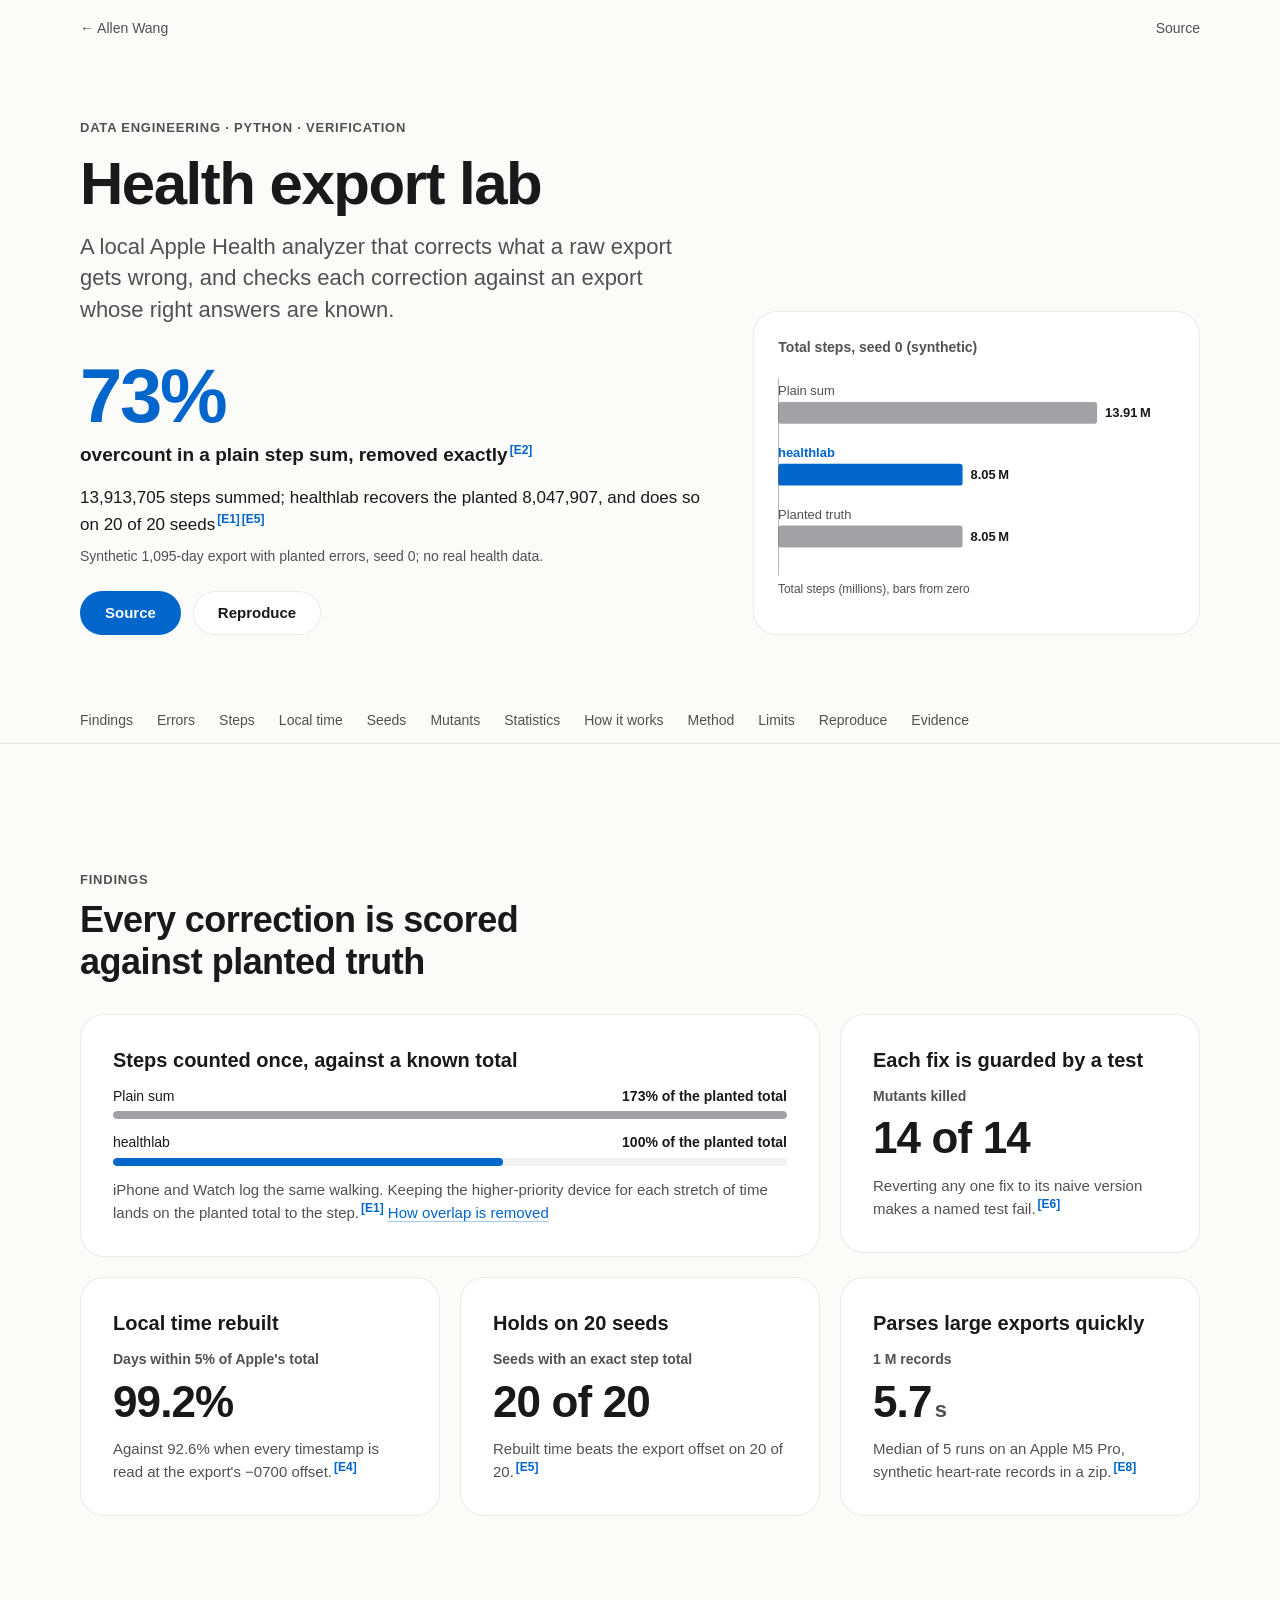
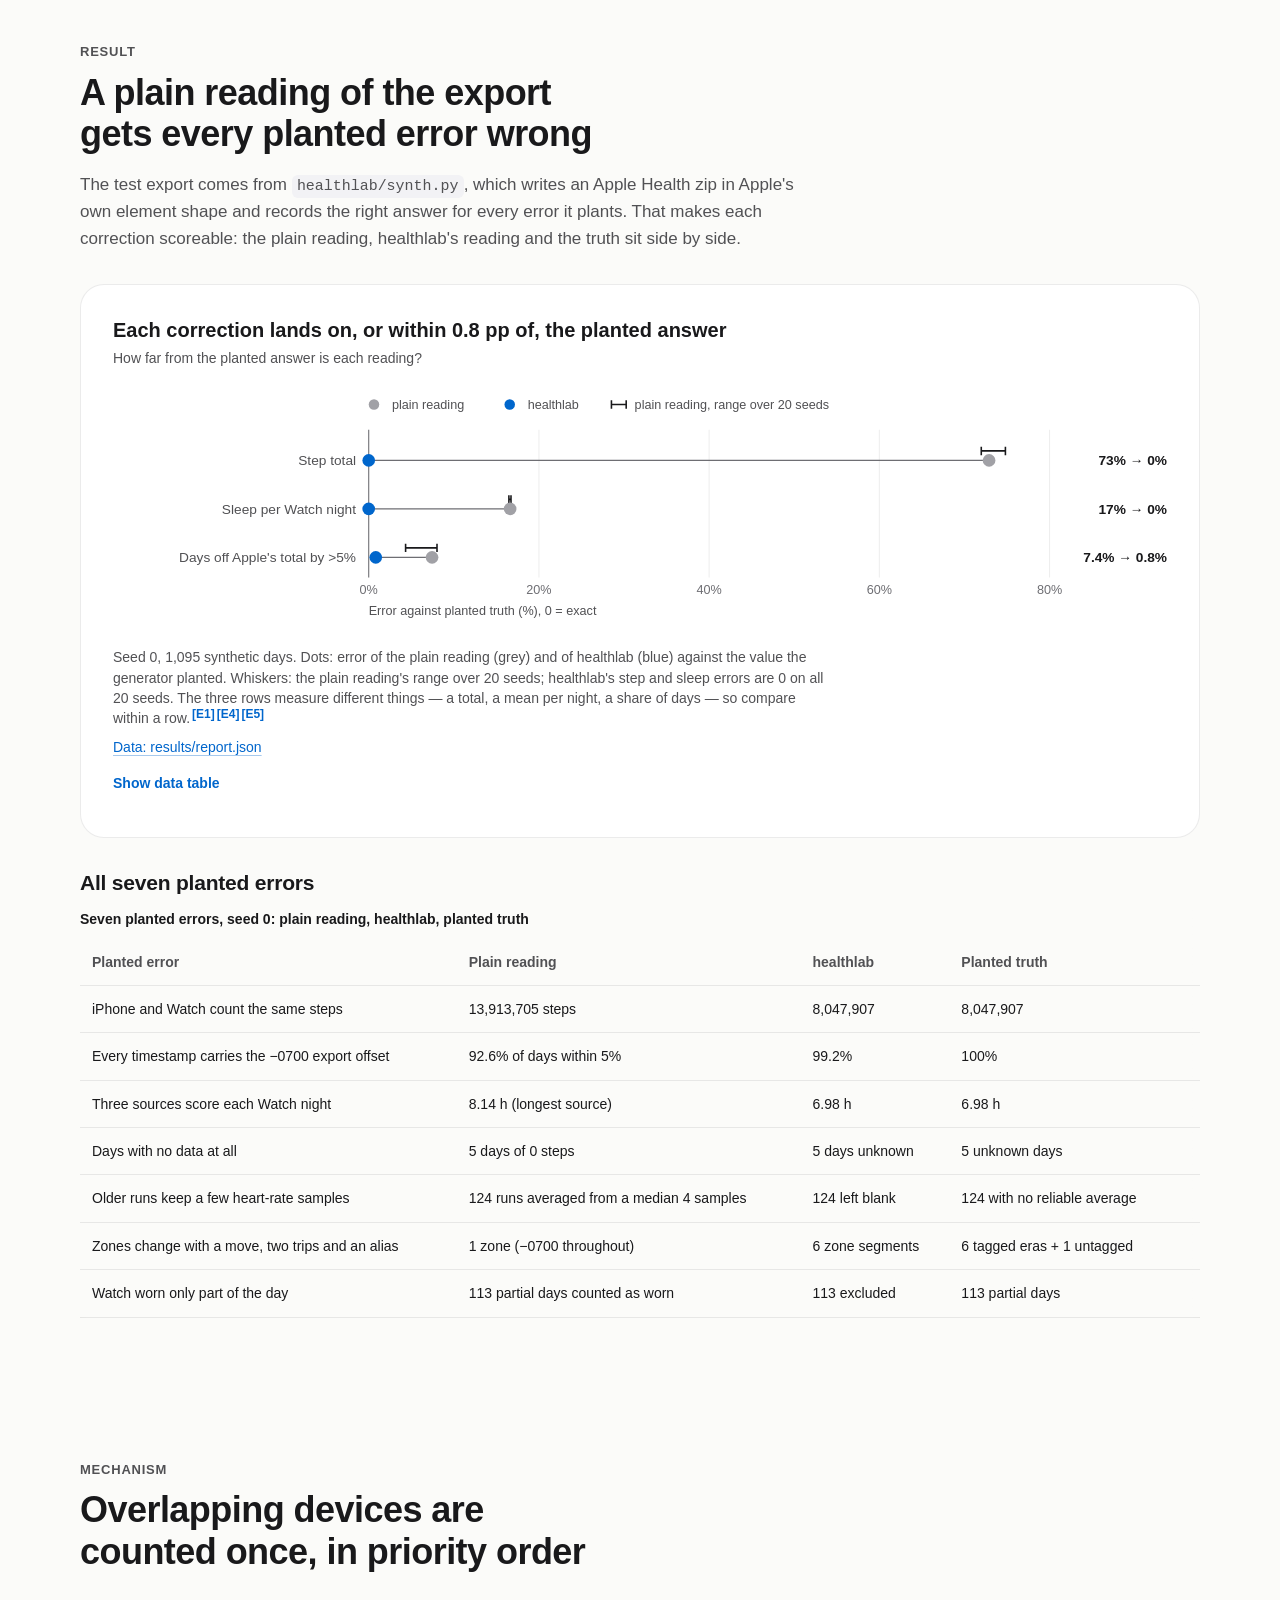
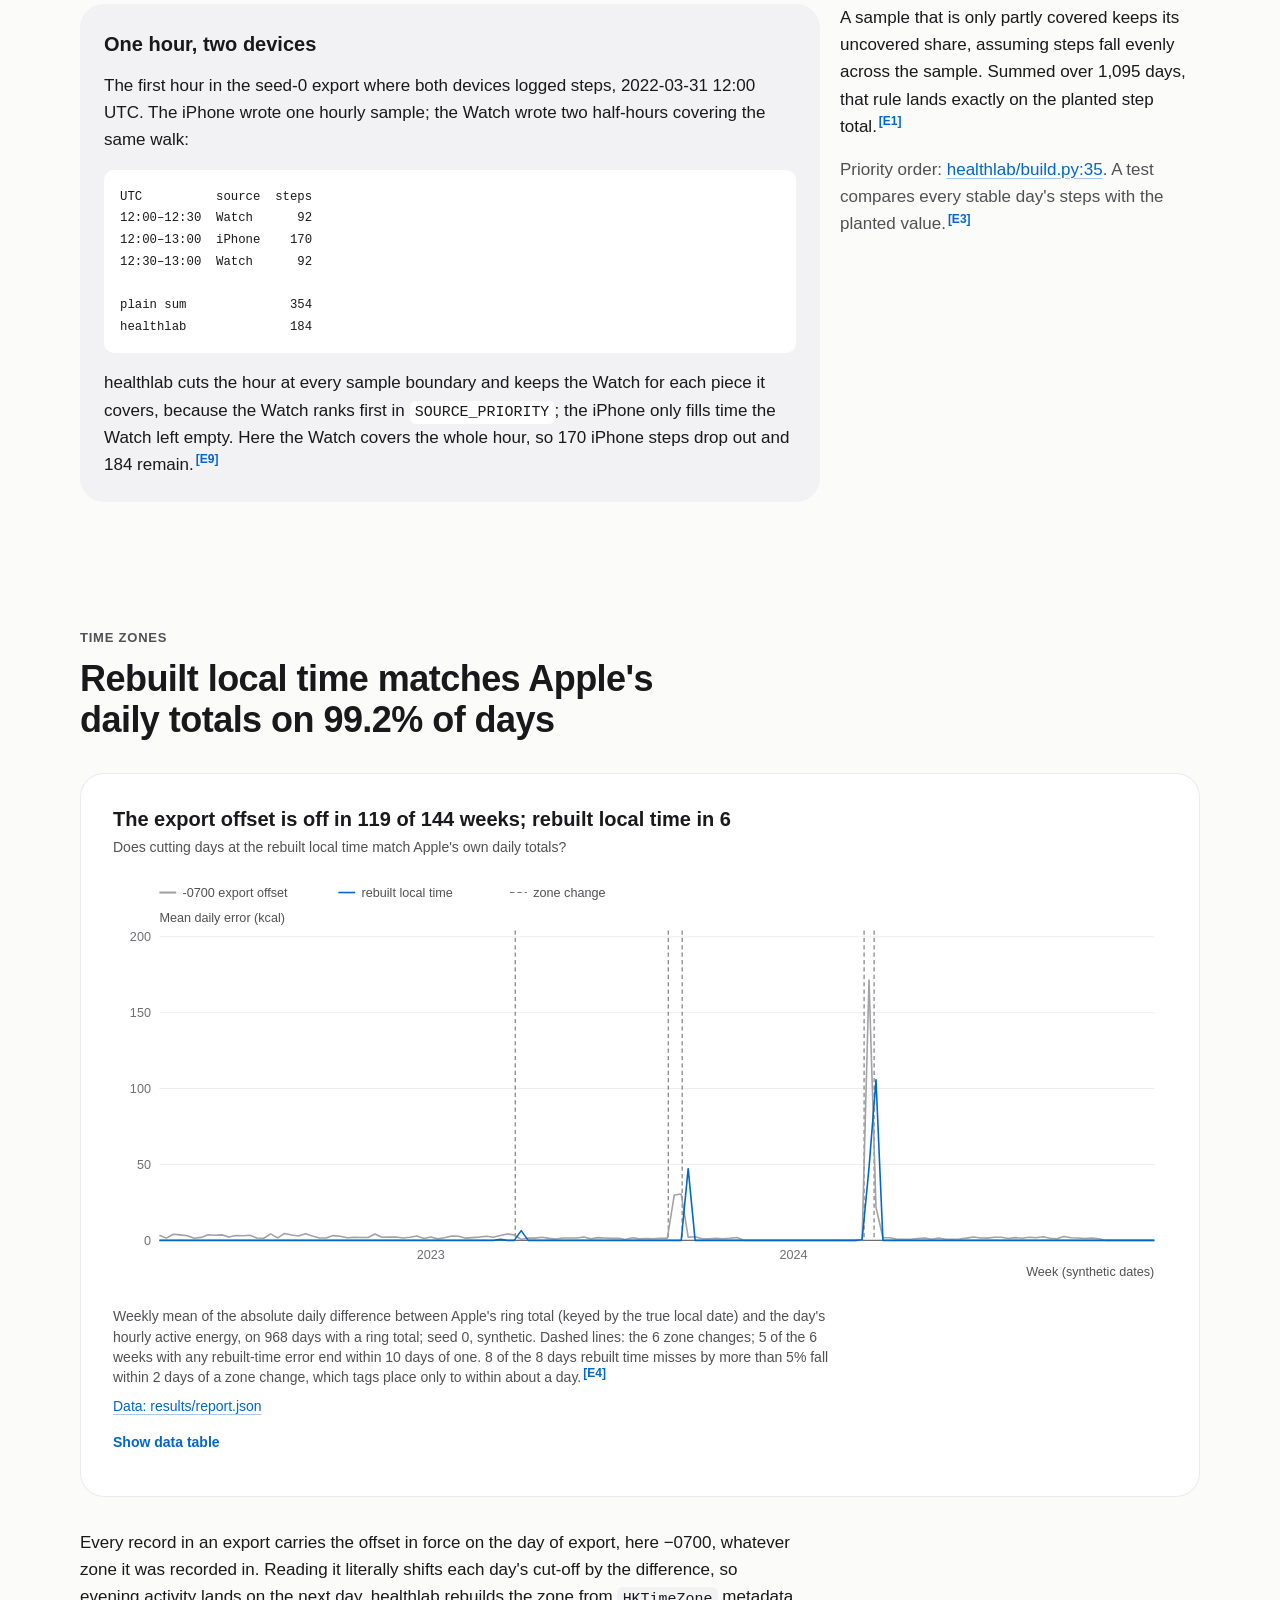
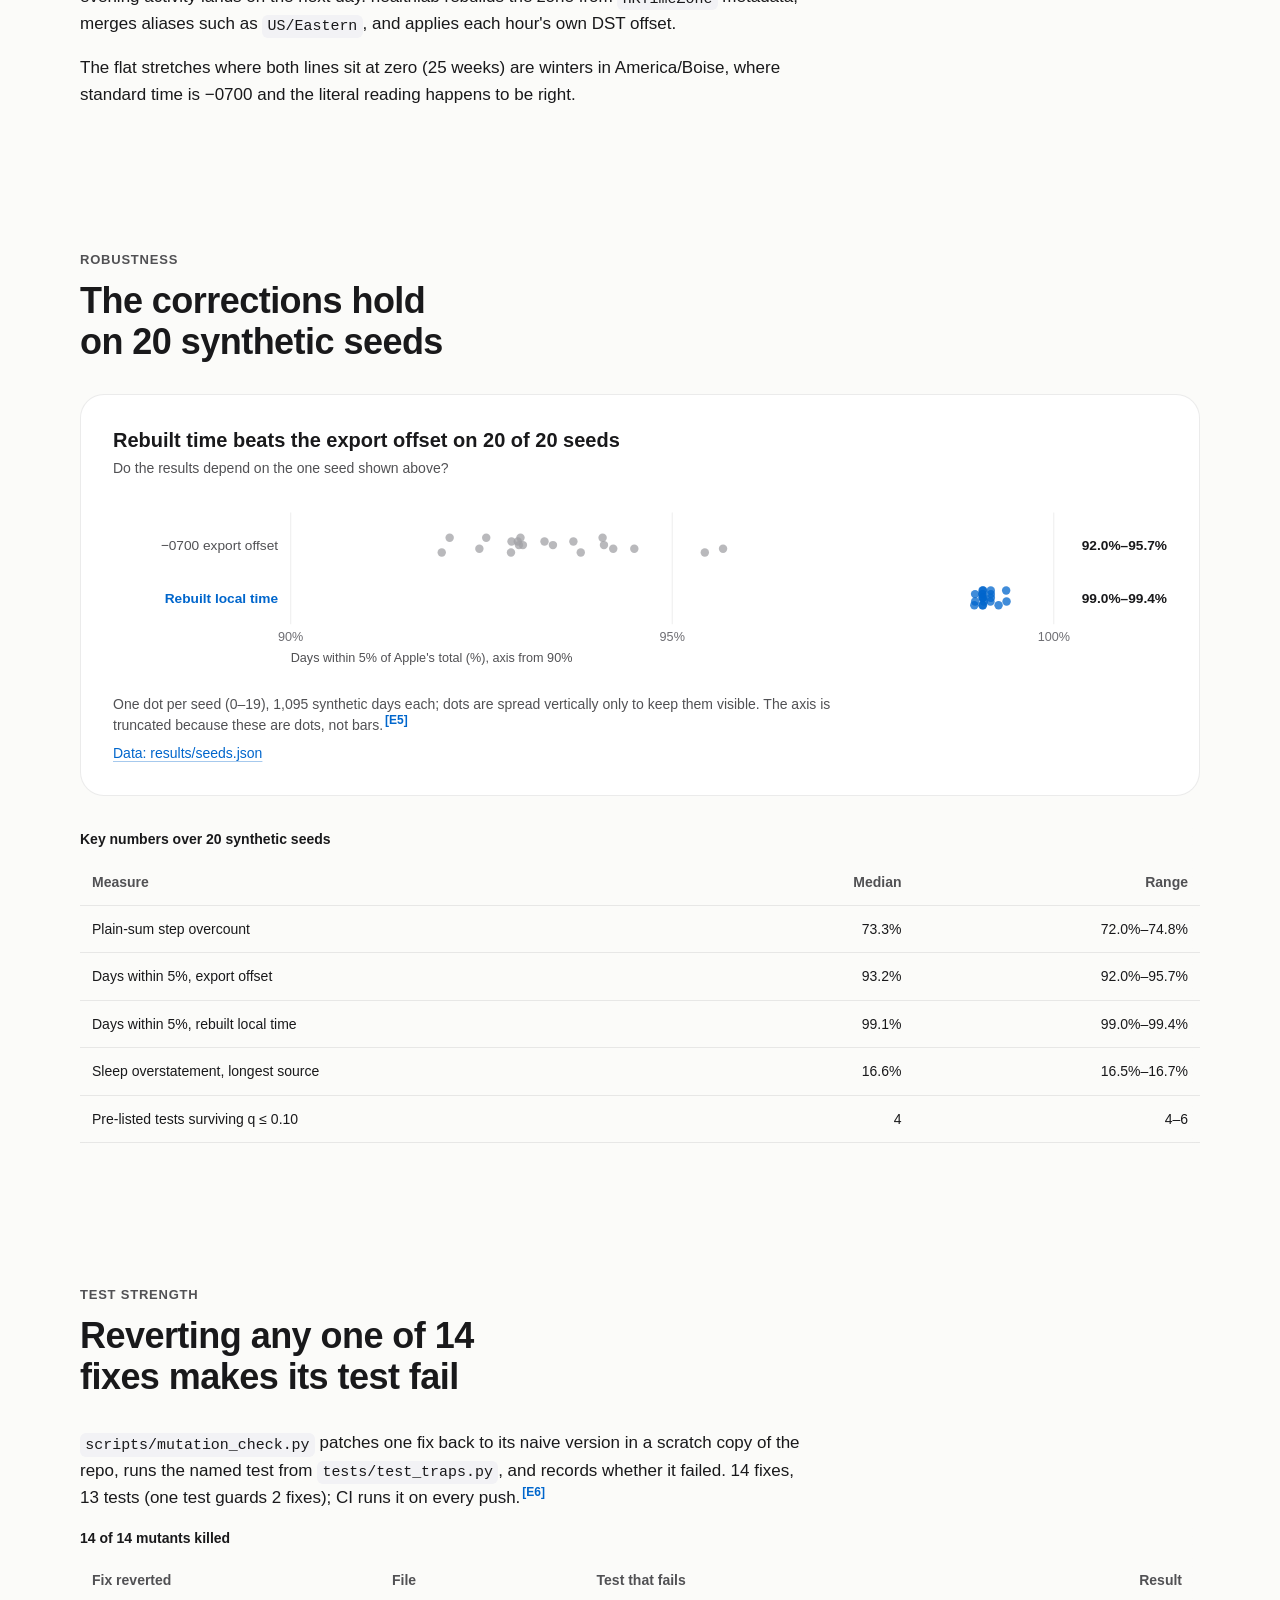
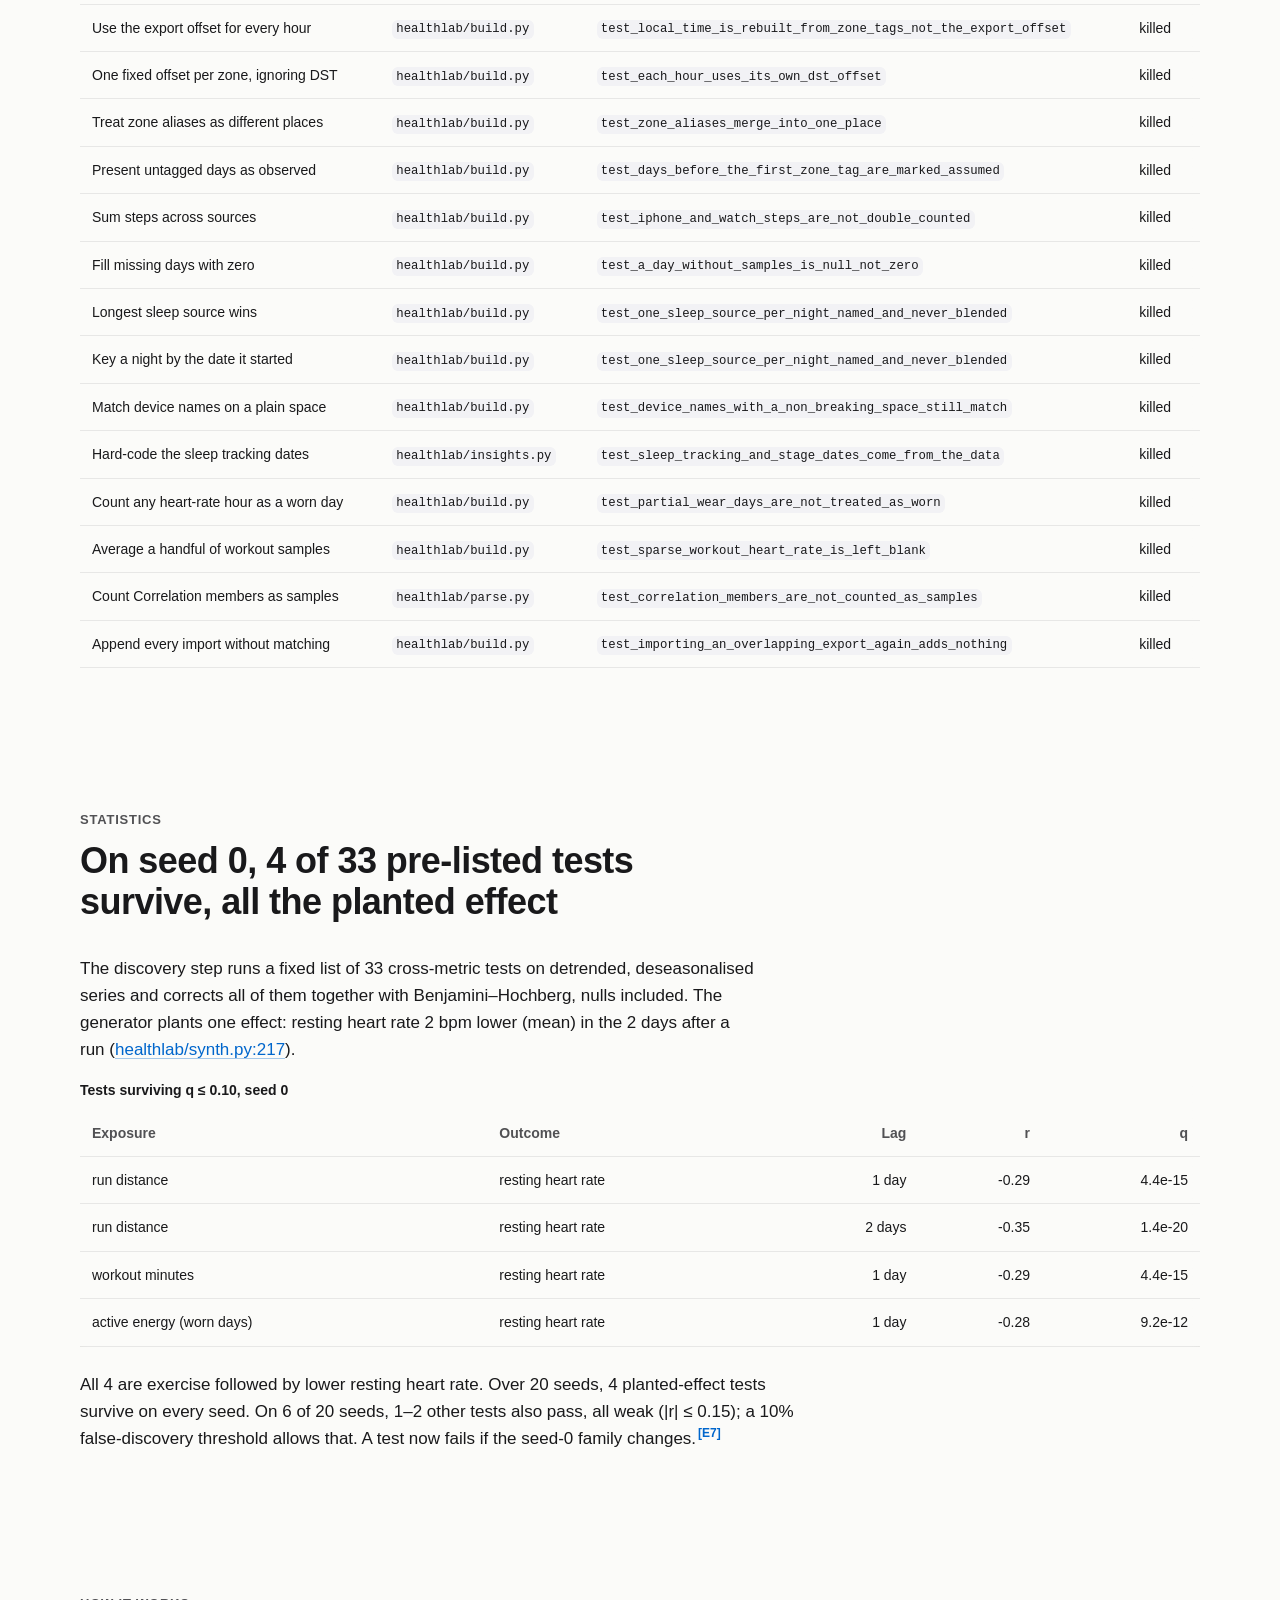
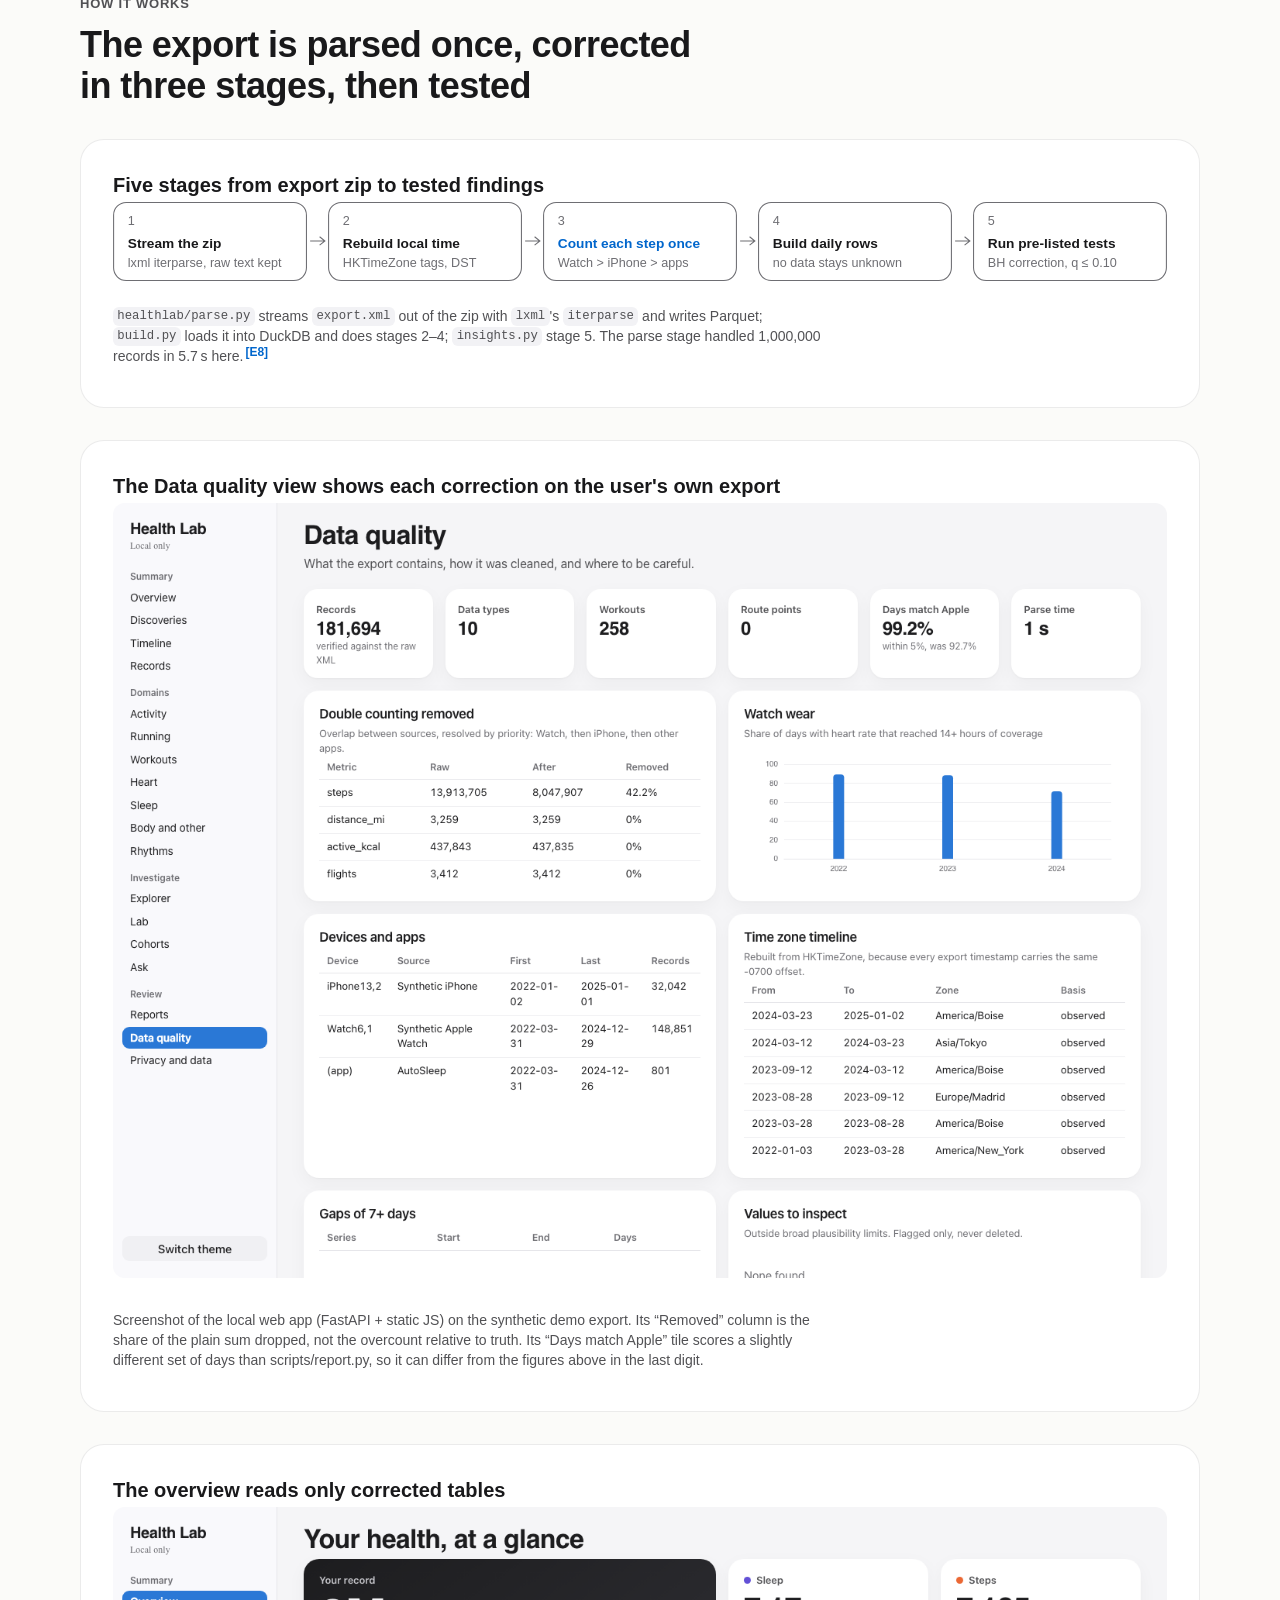
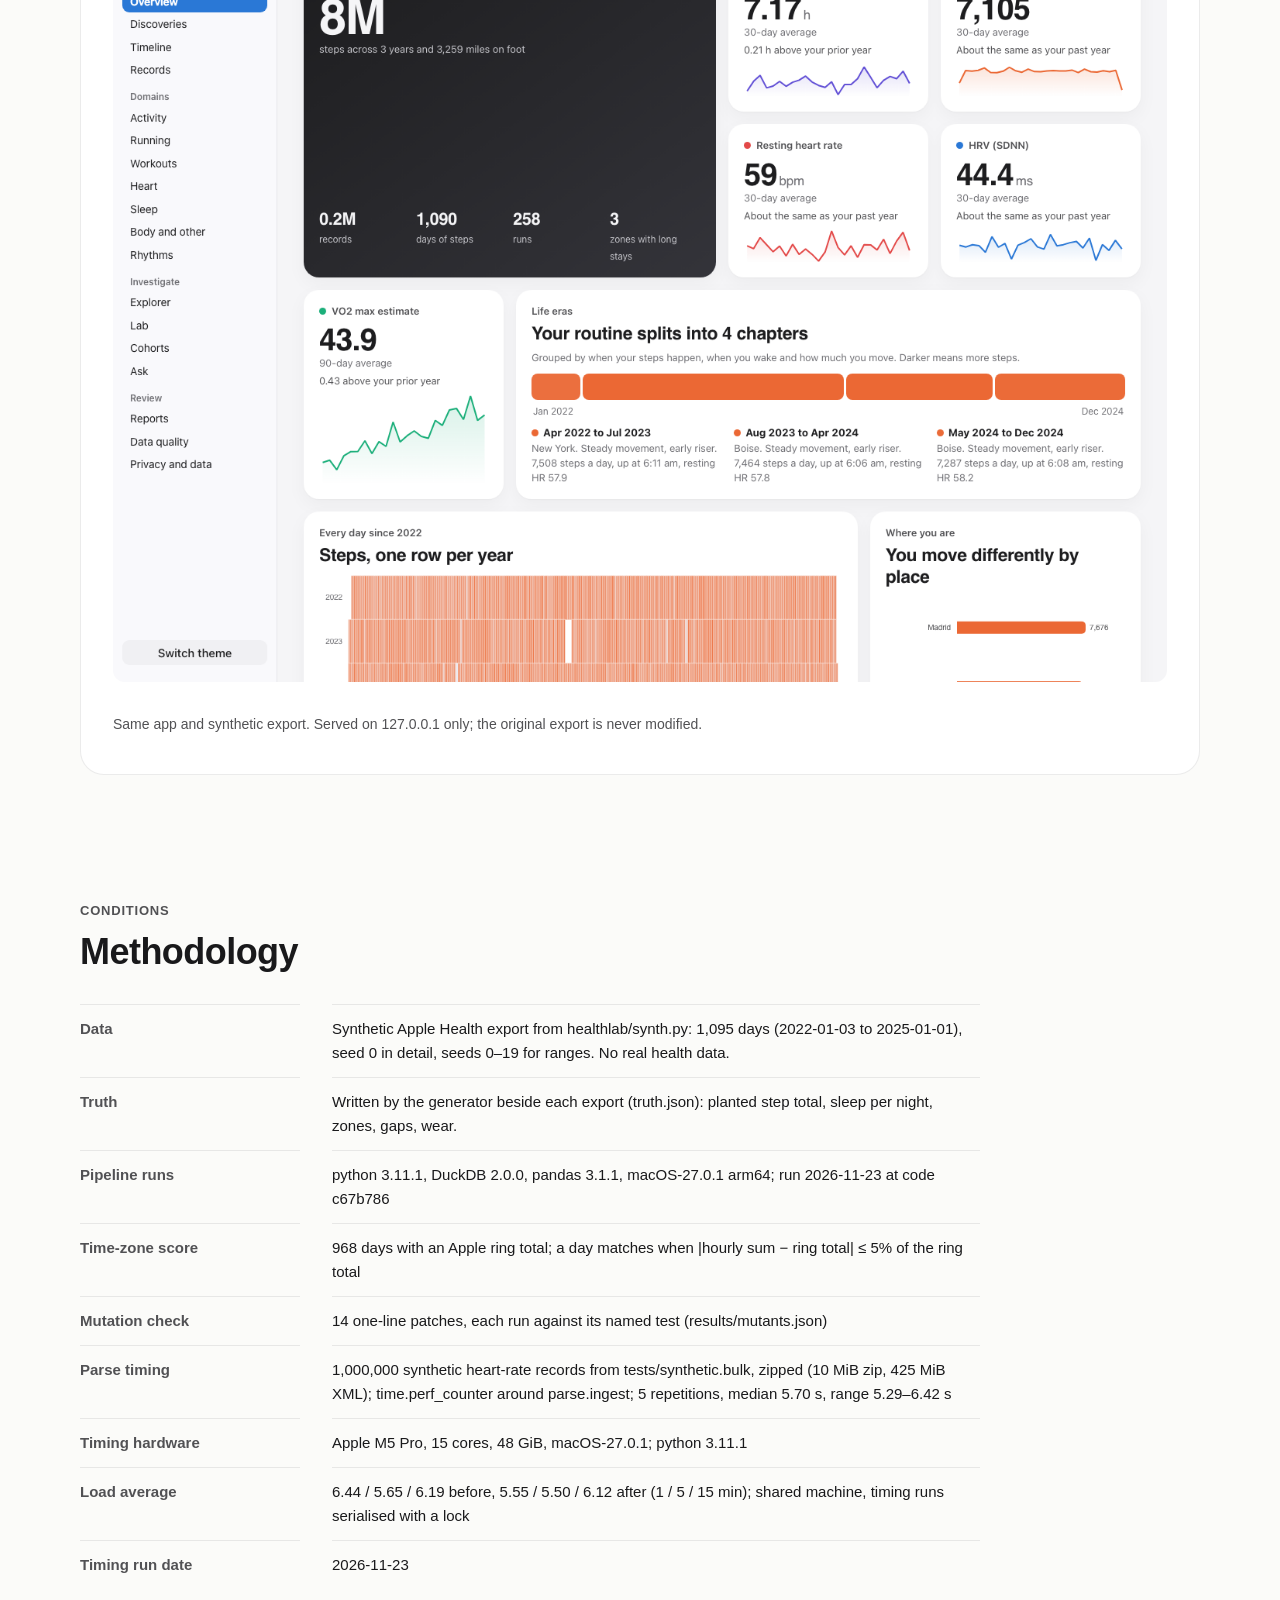
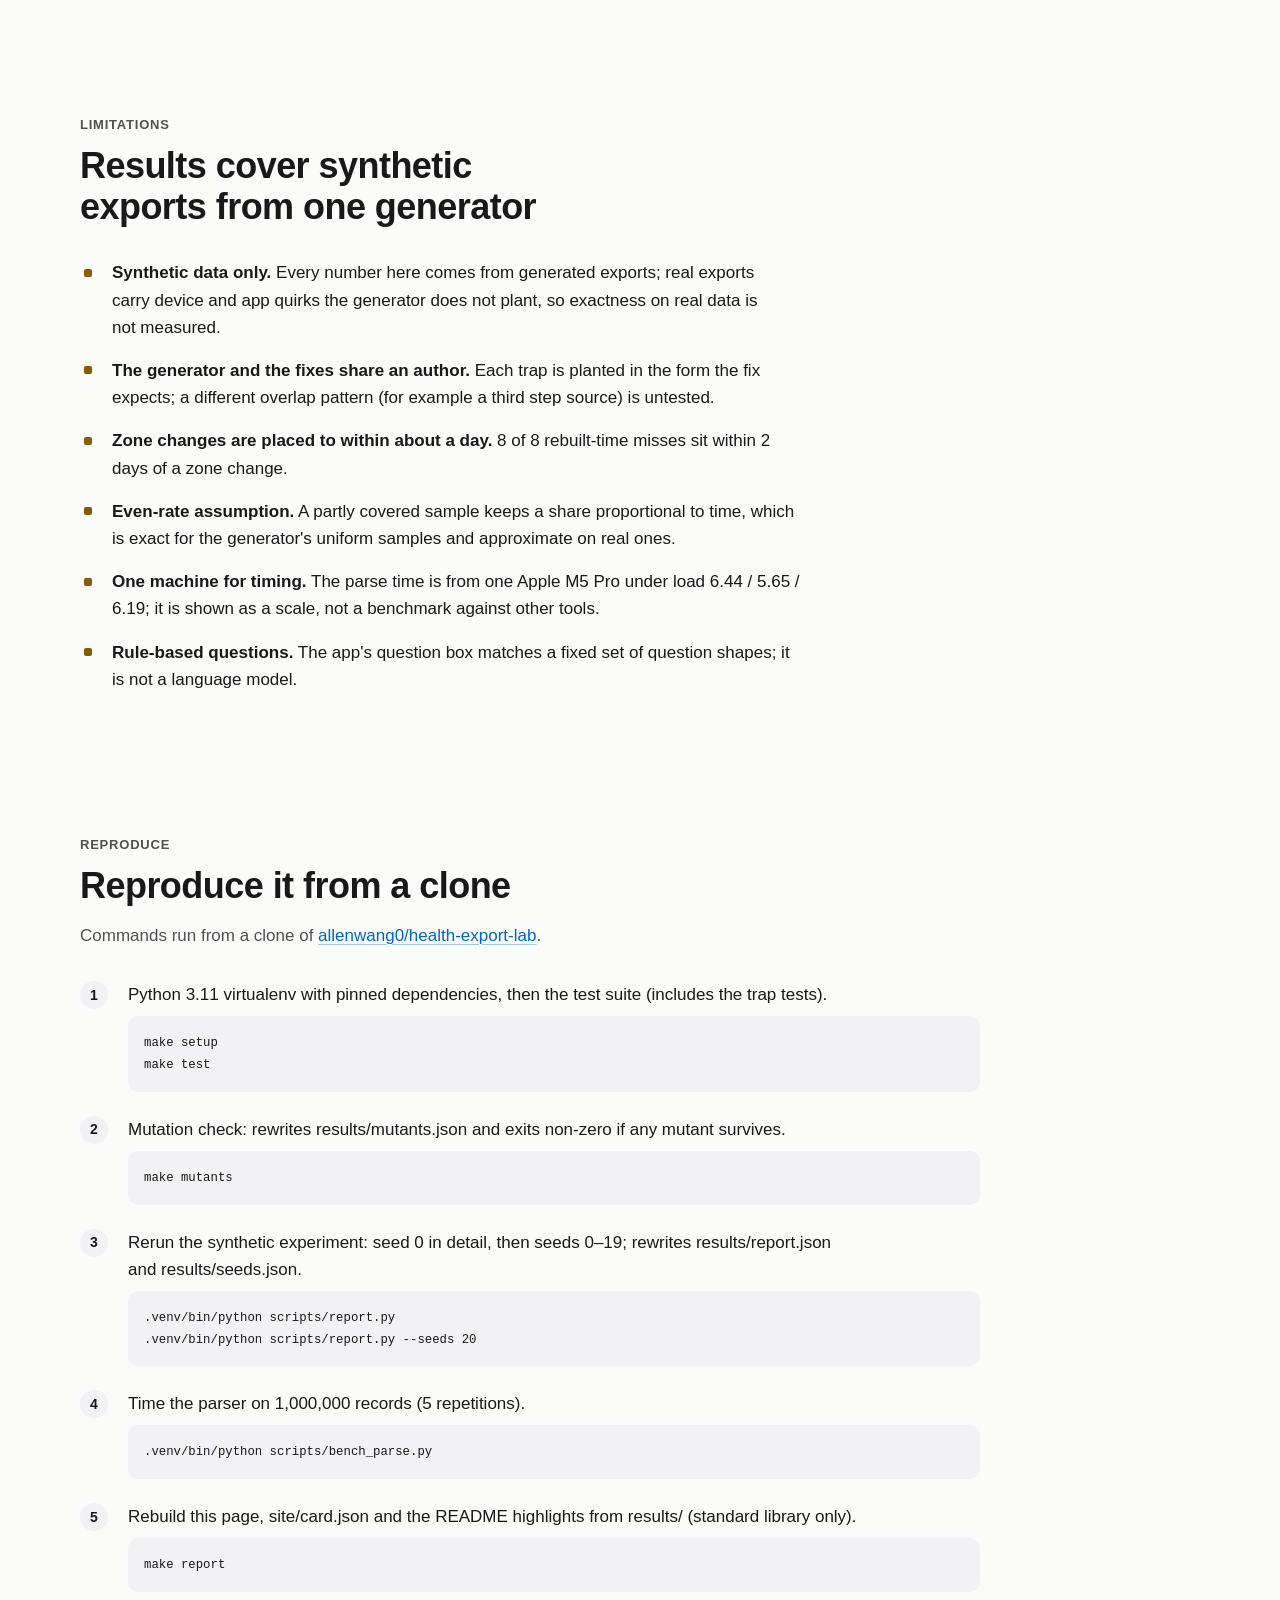
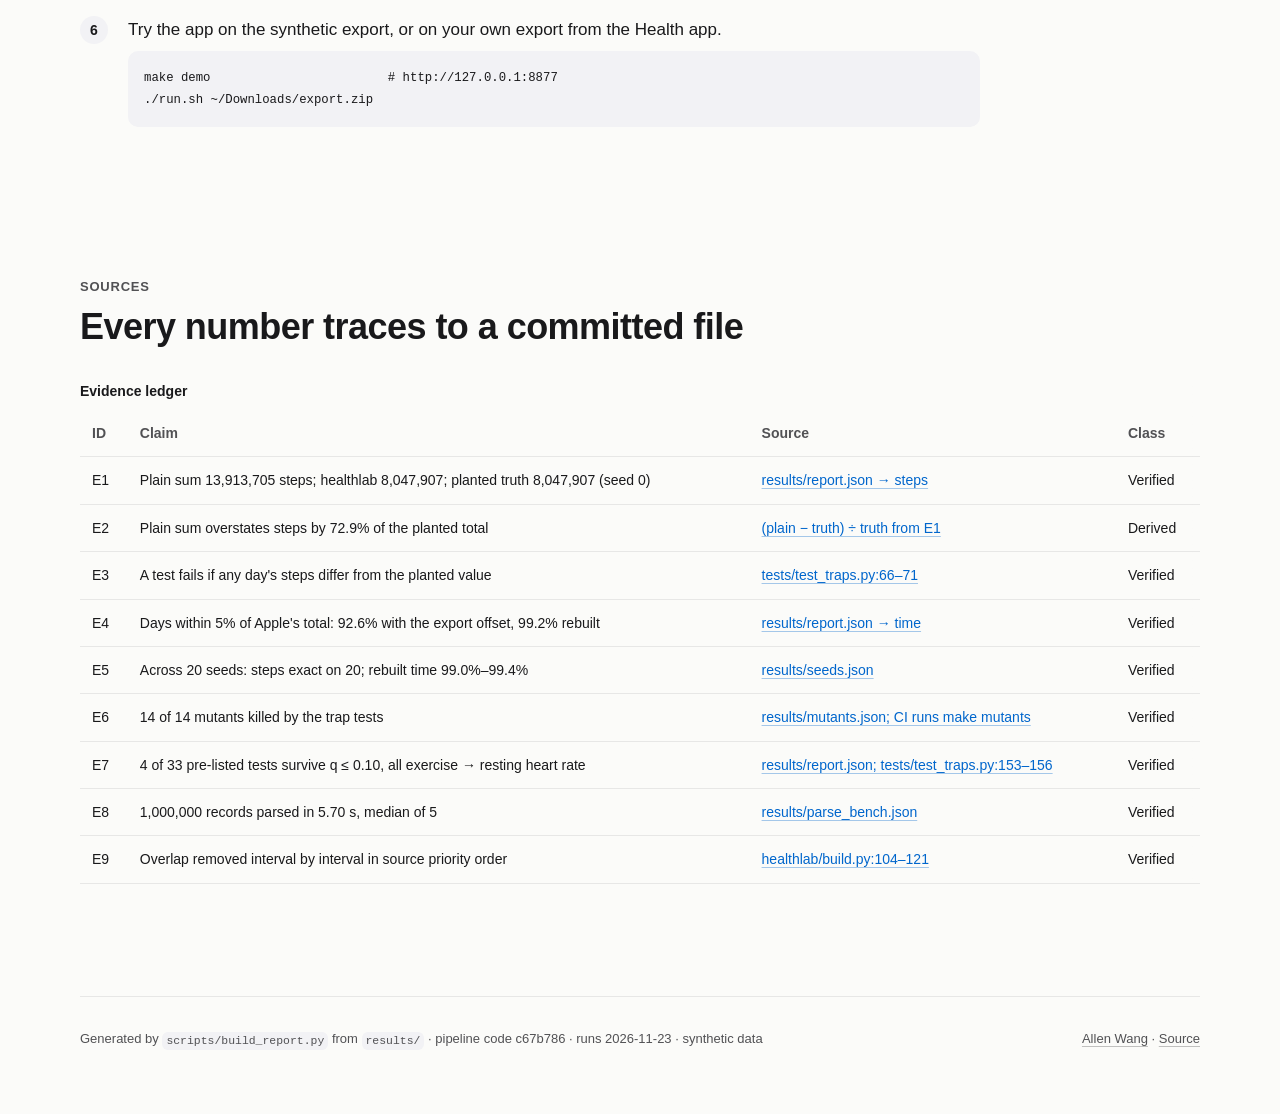
==== commit 8af79ed2: "fix(report): compact the one-hour step listing so it fits a phone" ====
--- a/report/index.html
+++ b/report/index.html
@@ -280,12 +280,13 @@
 <a class="skip" href="#main">Skip to content</a>
 <header class="wrap"><nav class="report-header" aria-label="Site"><a href="https://allenwang0.github.io/">← Allen Wang</a><span><a href="https://github.com/allenwang0/health-export-lab">Source</a></span></nav></header>
 <main id="main">
-<section class="hero wrap" aria-labelledby="title"><div class="hero-grid"><div><p class="eyebrow">Data engineering · Python · Verification</p><h1 class="hero-title" id="title">Health export lab</h1><p class="hero-sub">A local Apple Health analyzer that corrects what a raw export gets wrong, and checks each correction against an export whose right answers are known.</p><p class="hero-metric"><span class="value">73%</span><span class="label">overcount in a plain step sum, removed exactly<a class="ref" href="#evidence-e2" aria-label="Evidence E2">[E2]</a></span></p><p class="hero-support">13,913,705 steps summed; healthlab recovers the planted 8,047,907, and does so on 20 of 20 seeds<a class="ref" href="#evidence-e1" aria-label="Evidence E1">[E1]</a><a class="ref" href="#evidence-e5" aria-label="Evidence E5">[E5]</a></p><p class="hero-context">Synthetic 1,095-day export with planted errors, seed 0; no real health data.</p><div class="actions"><a href="https://github.com/allenwang0/health-export-lab" class="btn btn-primary">Source</a><a href="#reproduce" class="btn">Reproduce</a></div></div><div class="hero-figure"><p class="card-label">Total steps, seed 0 (synthetic)</p><div class="v-d"><svg xmlns="http://www.w3.org/2000/svg" viewBox="0 0 398 228" width="398" height="228" role="img" aria-labelledby="hero-d-title hero-d-desc"><title id="hero-d-title">Total steps: plain sum, healthlab, planted truth</title><desc id="hero-d-desc">Plain sum 13,913,705 steps; healthlab 8,047,907; planted truth 8,047,907. Synthetic export, seed 0.</desc><text x="0" y="21" class="c-label">Plain sum</text><rect x="0" y="28" width="320.2" height="22" rx="3" class="c-muted"/><text x="328.2" y="43.5" class="c-value">13.91 M</text><text x="0" y="83" class="c-label c-hi">healthlab</text><rect x="0" y="90" width="185.2" height="22" rx="3" class="c-accent"/><text x="193.2" y="105.5" class="c-value">8.05 M</text><text x="0" y="145" class="c-label">Planted truth</text><rect x="0" y="152" width="185.2" height="22" rx="3" class="c-muted"/><text x="193.2" y="167.5" class="c-value">8.05 M</text><path class="c-axis" d="M0 4V202"/><text x="0" y="220" class="c-title">Total steps (millions), bars from zero</text></svg></div><div class="v-t"><svg xmlns="http://www.w3.org/2000/svg" viewBox="0 0 640 172" width="640" height="172" role="img" aria-labelledby="hero-t-title hero-t-desc"><title id="hero-t-title">Total steps: plain sum, healthlab, planted truth</title><desc id="hero-t-desc">Plain sum 13,913,705 steps; healthlab 8,047,907; planted truth 8,047,907. Synthetic export, seed 0.</desc><text x="100.2" y="23.5" class="c-label" text-anchor="end">Plain sum</text><rect x="112.2" y="8" width="450" height="22" rx="3" class="c-muted"/><text x="570.2" y="23.5" class="c-value">13.91 M</text><text x="100.2" y="67.5" class="c-label" text-anchor="end">healthlab</text><rect x="112.2" y="52" width="260.3" height="22" rx="3" class="c-accent"/><text x="380.5" y="67.5" class="c-value">8.05 M</text><text x="100.2" y="111.5" class="c-label" text-anchor="end">Planted truth</text><rect x="112.2" y="96" width="260.3" height="22" rx="3" class="c-muted"/><text x="380.5" y="111.5" class="c-value">8.05 M</text><path class="c-axis" d="M112.2 4V146"/><text x="112.2" y="164" class="c-title">Total steps (millions), bars from zero</text></svg></div><div class="v-p"><svg xmlns="http://www.w3.org/2000/svg" viewBox="0 0 280 228" width="280" height="228" role="img" aria-labelledby="hero-p-title hero-p-desc"><title id="hero-p-title">Total steps: plain sum, healthlab, planted truth</title><desc id="hero-p-desc">Plain sum 13,913,705 steps; healthlab 8,047,907; planted truth 8,047,907. Synthetic export, seed 0.</desc><text x="0" y="21" class="c-label">Plain sum</text><rect x="0" y="28" width="202.2" height="22" rx="3" class="c-muted"/><text x="210.2" y="43.5" class="c-value">13.91 M</text><text x="0" y="83" class="c-label c-hi">healthlab</text><rect x="0" y="90" width="117" height="22" rx="3" class="c-accent"/><text x="125" y="105.5" class="c-value">8.05 M</text><text x="0" y="145" class="c-label">Planted truth</text><rect x="0" y="152" width="117" height="22" rx="3" class="c-muted"/><text x="125" y="167.5" class="c-value">8.05 M</text><path class="c-axis" d="M0 4V202"/><text x="0" y="220" class="c-title">Total steps (millions), bars from zero</text></svg></div></div></div></section><nav class="report-nav" aria-label="Sections"><ul><li><a href="#findings">Findings</a></li><li><a href="#traps">Errors</a></li><li><a href="#steps">Steps</a></li><li><a href="#time">Local time</a></li><li><a href="#seeds">Seeds</a></li><li><a href="#mutants">Mutants</a></li><li><a href="#tests">Statistics</a></li><li><a href="#how">How it works</a></li><li><a href="#methodology">Method</a></li><li><a href="#limitations">Limits</a></li><li><a href="#reproduce">Reproduce</a></li><li><a href="#evidence">Evidence</a></li></ul></nav><section class="section wrap" aria-labelledby="findings"><div class="section-head"><p class="eyebrow">Findings</p><h2 id="findings">Every correction is scored against planted truth<a class="anchor" href="#findings" aria-label="Link to this section">#</a></h2></div><div class="bento"><div class="card span-8" style="--p:1"><h3 class="card-heading">Steps counted once, against a known total</h3><div class="cmp"><div class="cmp-row"><div class="cmp-head"><span>Plain sum</span><b>173% of the planted total</b></div><div class="cmp-track" aria-hidden="true"><span class="cmp-fill" style="width:100.0%"></span></div></div><div class="cmp-row"><div class="cmp-head"><span>healthlab</span><b>100% of the planted total</b></div><div class="cmp-track" aria-hidden="true"><span class="cmp-fill is-accent" style="width:57.8%"></span></div></div></div><p>iPhone and Watch log the same walking. Keeping the higher-priority device for each stretch of time lands on the planted total to the step.<a class="ref" href="#evidence-e1" aria-label="Evidence E1">[E1]</a> <a href="#steps">How overlap is removed</a></p></div><div class="card span-4" style="--p:2"><h3 class="card-heading">Each fix is guarded by a test</h3><dl class="metric"><dt>Mutants killed</dt><dd>14 of 14</dd></dl><p>Reverting any one fix to its naive version makes a named test fail.<a class="ref" href="#evidence-e6" aria-label="Evidence E6">[E6]</a></p></div><div class="card span-4" style="--p:3"><h3 class="card-heading">Local time rebuilt</h3><dl class="metric"><dt>Days within 5% of Apple&#x27;s total</dt><dd>99.2%</dd></dl><p>Against 92.6% when every timestamp is read at the export's −0700 offset.<a class="ref" href="#evidence-e4" aria-label="Evidence E4">[E4]</a></p></div><div class="card span-4" style="--p:4"><h3 class="card-heading">Holds on 20 seeds</h3><dl class="metric"><dt>Seeds with an exact step total</dt><dd>20 of 20</dd></dl><p>Rebuilt time beats the export offset on 20 of 20.<a class="ref" href="#evidence-e5" aria-label="Evidence E5">[E5]</a></p></div><div class="card span-4" style="--p:5"><h3 class="card-heading">Parses large exports quickly</h3><dl class="metric"><dt>1 M records</dt><dd>5.7<span class="unit">s</span></dd></dl><p>Median of 5 runs on an Apple M5 Pro, synthetic heart-rate records in a zip.<a class="ref" href="#evidence-e8" aria-label="Evidence E8">[E8]</a></p></div></div></section><section class="section wrap" aria-labelledby="traps"><div class="section-head"><p class="eyebrow">Result</p><h2 id="traps">A plain reading of the export gets every planted error wrong<a class="anchor" href="#traps" aria-label="Link to this section">#</a></h2><p>The test export comes from <code>healthlab/synth.py</code>, which writes an Apple Health zip in Apple's own element shape and records the right answer for every error it plants. That makes each correction scoreable: the plain reading, healthlab's reading and the truth sit side by side.</p></div><figure class="figure" id="fig-errors" aria-labelledby="fig-errors-t"><h3 class="fig-takeaway" id="fig-errors-t">Each correction lands on, or within 0.8 pp of, the planted answer</h3><p class="fig-question">How far from the planted answer is each reading?</p><div class="fig-chart"><div class="v-d"><svg xmlns="http://www.w3.org/2000/svg" viewBox="0 0 1000 218" width="1000" height="218" role="img" aria-labelledby="db-d-title db-d-desc"><title id="db-d-title">Error against planted truth, plain reading versus healthlab</title><desc id="db-d-desc">Step total: plain reading 72.9% (range 72.0% to 74.8% over 20 seeds), healthlab 0.0%; Sleep per Watch night: plain reading 16.6% (range 16.5% to 16.7% over 20 seeds), healthlab 0.0%; Days off Apple&#x27;s total by &gt;5%: plain reading 7.4% (range 4.3% to 8.0% over 20 seeds), healthlab 0.8%.</desc><circle cx="247.6" cy="10" r="5" class="c-muted"/><text x="264.6" y="14" class="c-title">plain reading</text><circle cx="376.4" cy="10" r="5" class="c-accent"/><text x="393.4" y="14" class="c-title">healthlab</text><path class="c-whisker" d="M472.9 10H486.9M472.9 6V14M486.9 6V14"/><text x="494.9" y="14" class="c-title">plain reading, range over 20 seeds</text><path class="c-grid" d="M242.6 34V174"/><text x="242.6" y="190" class="c-tick" text-anchor="middle">0%</text><path class="c-grid" d="M404.1 34V174"/><text x="404.1" y="190" class="c-tick" text-anchor="middle">20%</text><path class="c-grid" d="M565.6 34V174"/><text x="565.6" y="190" class="c-tick" text-anchor="middle">40%</text><path class="c-grid" d="M727.1 34V174"/><text x="727.1" y="190" class="c-tick" text-anchor="middle">60%</text><path class="c-grid" d="M888.6 34V174"/><text x="888.6" y="190" class="c-tick" text-anchor="middle">80%</text><path class="c-axis" d="M242.6 34V174"/><text x="230.6" y="67.5" class="c-label" text-anchor="end">Step total</text><text x="1000" y="67.5" class="c-value" text-anchor="end">73% → 0%</text><path class="c-whisker" d="M823.8 54H846.7M823.8 50V58M846.7 50V58"/><path class="c-line" stroke-width="2" d="M242.6 63H831.2"/><circle cx="831.2" cy="63" r="6" class="c-muted"/><circle cx="242.6" cy="63" r="6" class="c-accent"/><text x="230.6" y="113.5" class="c-label" text-anchor="end">Sleep per Watch night</text><text x="1000" y="113.5" class="c-value" text-anchor="end">17% → 0%</text><path class="c-whisker" d="M375.6 100H377.6M375.6 96V104M377.6 96V104"/><path class="c-line" stroke-width="2" d="M242.6 109H376.8"/><circle cx="376.8" cy="109" r="6" class="c-muted"/><circle cx="242.6" cy="109" r="6" class="c-accent"/><text x="230.6" y="159.5" class="c-label" text-anchor="end">Days off Apple&#x27;s total by &gt;5%</text><text x="1000" y="159.5" class="c-value" text-anchor="end">7.4% → 0.8%</text><path class="c-whisker" d="M277.6 146H307.4M277.6 142V150M307.4 142V150"/><path class="c-line" stroke-width="2" d="M249.3 155H302.7"/><circle cx="302.7" cy="155" r="6" class="c-muted"/><circle cx="249.3" cy="155" r="6" class="c-accent"/><text x="242.6" y="210" class="c-title">Error against planted truth (%), 0 = exact</text></svg></div><div class="v-t"><svg xmlns="http://www.w3.org/2000/svg" viewBox="0 0 640 238" width="640" height="238" role="img" aria-labelledby="db-t-title db-t-desc"><title id="db-t-title">Error against planted truth, plain reading versus healthlab</title><desc id="db-t-desc">Step total: plain reading 72.9% (range 72.0% to 74.8% over 20 seeds), healthlab 0.0%; Sleep per Watch night: plain reading 16.6% (range 16.5% to 16.7% over 20 seeds), healthlab 0.0%; Days off Apple&#x27;s total by &gt;5%: plain reading 7.4% (range 4.3% to 8.0% over 20 seeds), healthlab 0.8%.</desc><circle cx="247.6" cy="10" r="5" class="c-muted"/><text x="264.6" y="14" class="c-title">plain reading</text><circle cx="376.4" cy="10" r="5" class="c-accent"/><text x="393.4" y="14" class="c-title">healthlab</text><path class="c-whisker" d="M242.6 32H256.6M242.6 28V36M256.6 28V36"/><text x="264.6" y="36" class="c-title">plain reading, range over 20 seeds</text><path class="c-grid" d="M242.6 54V194"/><text x="242.6" y="210" class="c-tick" text-anchor="middle">0%</text><path class="c-grid" d="M314.1 54V194"/><text x="314.1" y="210" class="c-tick" text-anchor="middle">20%</text><path class="c-grid" d="M385.6 54V194"/><text x="385.6" y="210" class="c-tick" text-anchor="middle">40%</text><path class="c-grid" d="M457.1 54V194"/><text x="457.1" y="210" class="c-tick" text-anchor="middle">60%</text><path class="c-grid" d="M528.6 54V194"/><text x="528.6" y="210" class="c-tick" text-anchor="middle">80%</text><path class="c-axis" d="M242.6 54V194"/><text x="230.6" y="87.5" class="c-label" text-anchor="end">Step total</text><text x="640" y="87.5" class="c-value" text-anchor="end">73% → 0%</text><path class="c-whisker" d="M499.9 74H510M499.9 70V78M510 70V78"/><path class="c-line" stroke-width="2" d="M242.6 83H503.2"/><circle cx="503.2" cy="83" r="6" class="c-muted"/><circle cx="242.6" cy="83" r="6" class="c-accent"/><text x="230.6" y="133.5" class="c-label" text-anchor="end">Sleep per Watch night</text><text x="640" y="133.5" class="c-value" text-anchor="end">17% → 0%</text><path class="c-whisker" d="M301.5 120H302.4M301.5 116V124M302.4 116V124"/><path class="c-line" stroke-width="2" d="M242.6 129H302"/><circle cx="302" cy="129" r="6" class="c-muted"/><circle cx="242.6" cy="129" r="6" class="c-accent"/><text x="230.6" y="179.5" class="c-label" text-anchor="end">Days off Apple&#x27;s total by &gt;5%</text><text x="640" y="179.5" class="c-value" text-anchor="end">7.4% → 0.8%</text><path class="c-whisker" d="M258.1 166H271.3M258.1 162V170M271.3 162V170"/><path class="c-line" stroke-width="2" d="M245.6 175H269.2"/><circle cx="269.2" cy="175" r="6" class="c-muted"/><circle cx="245.6" cy="175" r="6" class="c-accent"/><text x="242.6" y="230" class="c-title">Error against planted truth (%), 0 = exact</text></svg></div><div class="v-p"><svg xmlns="http://www.w3.org/2000/svg" viewBox="0 0 300 274" width="300" height="274" role="img" aria-labelledby="db-p-title db-p-desc"><title id="db-p-title">Error against planted truth, plain reading versus healthlab</title><desc id="db-p-desc">Step total: plain reading 72.9% (range 72.0% to 74.8% over 20 seeds), healthlab 0.0%; Sleep per Watch night: plain reading 16.6% (range 16.5% to 16.7% over 20 seeds), healthlab 0.0%; Days off Apple&#x27;s total by &gt;5%: plain reading 7.4% (range 4.3% to 8.0% over 20 seeds), healthlab 0.8%.</desc><circle cx="5" cy="10" r="5" class="c-muted"/><text x="22" y="14" class="c-title">plain reading</text><circle cx="133.8" cy="10" r="5" class="c-accent"/><text x="150.8" y="14" class="c-title">healthlab</text><path class="c-whisker" d="M0 32H14M0 28V36M14 28V36"/><text x="22" y="36" class="c-title">plain reading, range over 20 seeds</text><path class="c-grid" d="M14 74V118"/><path class="c-grid" d="M14 132V176"/><path class="c-grid" d="M14 190V234"/><text x="14" y="246" class="c-tick" text-anchor="middle">0%</text><path class="c-grid" d="M81 74V118"/><path class="c-grid" d="M81 132V176"/><path class="c-grid" d="M81 190V234"/><text x="81" y="246" class="c-tick" text-anchor="middle">20%</text><path class="c-grid" d="M148 74V118"/><path class="c-grid" d="M148 132V176"/><path class="c-grid" d="M148 190V234"/><text x="148" y="246" class="c-tick" text-anchor="middle">40%</text><path class="c-grid" d="M215 74V118"/><path class="c-grid" d="M215 132V176"/><path class="c-grid" d="M215 190V234"/><text x="215" y="246" class="c-tick" text-anchor="middle">60%</text><path class="c-grid" d="M282 74V118"/><path class="c-grid" d="M282 132V176"/><path class="c-grid" d="M282 190V234"/><text x="282" y="246" class="c-tick" text-anchor="middle">80%</text><path class="c-axis" d="M14 74V118"/><path class="c-axis" d="M14 132V176"/><path class="c-axis" d="M14 190V234"/><text x="0" y="66" class="c-label">Step total</text><text x="300" y="66" class="c-value" text-anchor="end">73% → 0%</text><path class="c-whisker" d="M255.1 88H264.6M255.1 84V92M264.6 84V92"/><path class="c-line" stroke-width="2" d="M14 97H258.2"/><circle cx="258.2" cy="97" r="6" class="c-muted"/><circle cx="14" cy="97" r="6" class="c-accent"/><text x="0" y="124" class="c-label">Sleep per Watch night</text><text x="300" y="124" class="c-value" text-anchor="end">17% → 0%</text><path class="c-whisker" d="M69.2 146H70M69.2 142V150M70 142V150"/><path class="c-line" stroke-width="2" d="M14 155H69.7"/><circle cx="69.7" cy="155" r="6" class="c-muted"/><circle cx="14" cy="155" r="6" class="c-accent"/><text x="0" y="182" class="c-label">Days off Apple&#x27;s total by &gt;5%</text><text x="300" y="182" class="c-value" text-anchor="end">7.4% → 0.8%</text><path class="c-whisker" d="M28.5 204H40.9M28.5 200V208M40.9 200V208"/><path class="c-line" stroke-width="2" d="M16.8 213H38.9"/><circle cx="38.9" cy="213" r="6" class="c-muted"/><circle cx="16.8" cy="213" r="6" class="c-accent"/><text x="14" y="266" class="c-title">Error against planted truth (%), 0 = exact</text></svg></div></div><figcaption><p>Seed 0, 1,095 synthetic days. Dots: error of the plain reading (grey) and of healthlab (blue) against the value the generator planted. Whiskers: the plain reading's range over 20 seeds; healthlab's step and sleep errors are 0 on all 20 seeds. The three rows measure different things — a total, a mean per night, a share of days — so compare within a row.<a class="ref" href="#evidence-e1" aria-label="Evidence E1">[E1]</a><a class="ref" href="#evidence-e4" aria-label="Evidence E4">[E4]</a><a class="ref" href="#evidence-e5" aria-label="Evidence E5">[E5]</a></p> <a class="src" href="https://github.com/allenwang0/health-export-lab/blob/51e1a7c1393ed5b4846073b73994fc6b68422d98/results/report.json">Data: results/report.json</a></figcaption><details class="data"><summary>Show data table</summary><div class="table-wrap" tabindex="0" role="region" aria-label="Error against planted truth (%)"><table class="bench"><caption>Error against planted truth (%)</caption><thead><tr><th scope="col">Measure</th><th scope="col" class="num">Plain reading</th><th scope="col" class="num">Range over 20 seeds</th><th scope="col" class="num">healthlab</th></tr></thead><tbody><tr><th scope="row">Step total</th><td class="num">72.9%</td><td class="num">72.0%–74.8%</td><td class="num">0.0%</td></tr><tr><th scope="row">Sleep per Watch night</th><td class="num">16.6%</td><td class="num">16.5%–16.7%</td><td class="num">0.0%</td></tr><tr><th scope="row">Days off Apple&#x27;s total by &gt;5%</th><td class="num">7.4%</td><td class="num">4.3%–8.0%</td><td class="num">0.8%</td></tr></tbody></table></div></details></figure><h3 class="sub">All seven planted errors</h3><div class="v-d"><div class="table-wrap" tabindex="0" role="region" aria-label="Seven planted errors, seed 0: plain reading, healthlab, planted truth"><table class="bench"><caption>Seven planted errors, seed 0: plain reading, healthlab, planted truth</caption><thead><tr><th scope="col">Planted error</th><th scope="col">Plain reading</th><th scope="col">healthlab</th><th scope="col">Planted truth</th></tr></thead><tbody><tr><th scope="row" class="wrap-ok">iPhone and Watch count the same steps</th><td class="wrap-ok">13,913,705 steps</td><td>8,047,907</td><td class="wrap-ok">8,047,907</td></tr><tr><th scope="row" class="wrap-ok">Every timestamp carries the −0700 export offset</th><td class="wrap-ok">92.6% of days within 5%</td><td>99.2%</td><td class="wrap-ok">100%</td></tr><tr><th scope="row" class="wrap-ok">Three sources score each Watch night</th><td class="wrap-ok">8.14 h (longest source)</td><td>6.98 h</td><td class="wrap-ok">6.98 h</td></tr><tr><th scope="row" class="wrap-ok">Days with no data at all</th><td class="wrap-ok">5 days of 0 steps</td><td>5 days unknown</td><td class="wrap-ok">5 unknown days</td></tr><tr><th scope="row" class="wrap-ok">Older runs keep a few heart-rate samples</th><td class="wrap-ok">124 runs averaged from a median 4 samples</td><td>124 left blank</td><td class="wrap-ok">124 with no reliable average</td></tr><tr><th scope="row" class="wrap-ok">Zones change with a move, two trips and an alias</th><td class="wrap-ok">1 zone (−0700 throughout)</td><td>6 zone segments</td><td class="wrap-ok">6 tagged eras + 1 untagged</td></tr><tr><th scope="row" class="wrap-ok">Watch worn only part of the day</th><td class="wrap-ok">113 partial days counted as worn</td><td>113 excluded</td><td class="wrap-ok">113 partial days</td></tr></tbody></table></div></div><div class="v-t"><p class="card-label">Seven planted errors, seed 0: plain reading, healthlab, planted truth</p><dl class="method"><dt>iPhone and Watch count the same steps</dt><dd>Plain reading: 13,913,705 steps. healthlab: 8,047,907. Truth: 8,047,907.</dd><dt>Every timestamp carries the −0700 export offset</dt><dd>Plain reading: 92.6% of days within 5%. healthlab: 99.2%. Truth: 100%.</dd><dt>Three sources score each Watch night</dt><dd>Plain reading: 8.14 h (longest source). healthlab: 6.98 h. Truth: 6.98 h.</dd><dt>Days with no data at all</dt><dd>Plain reading: 5 days of 0 steps. healthlab: 5 days unknown. Truth: 5 unknown days.</dd><dt>Older runs keep a few heart-rate samples</dt><dd>Plain reading: 124 runs averaged from a median 4 samples. healthlab: 124 left blank. Truth: 124 with no reliable average.</dd><dt>Zones change with a move, two trips and an alias</dt><dd>Plain reading: 1 zone (−0700 throughout). healthlab: 6 zone segments. Truth: 6 tagged eras + 1 untagged.</dd><dt>Watch worn only part of the day</dt><dd>Plain reading: 113 partial days counted as worn. healthlab: 113 excluded. Truth: 113 partial days.</dd></dl></div><div class="v-p"><p class="card-label">Seven planted errors, seed 0: plain reading, healthlab, planted truth</p><dl class="method"><dt>iPhone and Watch count the same steps</dt><dd>Plain reading: 13,913,705 steps. healthlab: 8,047,907. Truth: 8,047,907.</dd><dt>Every timestamp carries the −0700 export offset</dt><dd>Plain reading: 92.6% of days within 5%. healthlab: 99.2%. Truth: 100%.</dd><dt>Three sources score each Watch night</dt><dd>Plain reading: 8.14 h (longest source). healthlab: 6.98 h. Truth: 6.98 h.</dd><dt>Days with no data at all</dt><dd>Plain reading: 5 days of 0 steps. healthlab: 5 days unknown. Truth: 5 unknown days.</dd><dt>Older runs keep a few heart-rate samples</dt><dd>Plain reading: 124 runs averaged from a median 4 samples. healthlab: 124 left blank. Truth: 124 with no reliable average.</dd><dt>Zones change with a move, two trips and an alias</dt><dd>Plain reading: 1 zone (−0700 throughout). healthlab: 6 zone segments. Truth: 6 tagged eras + 1 untagged.</dd><dt>Watch worn only part of the day</dt><dd>Plain reading: 113 partial days counted as worn. healthlab: 113 excluded. Truth: 113 partial days.</dd></dl></div></section><section class="section wrap" aria-labelledby="steps"><div class="section-head"><p class="eyebrow">Mechanism</p><h2 id="steps">Overlapping devices are counted once, in priority order<a class="anchor" href="#steps" aria-label="Link to this section">#</a></h2></div><div class="bento"><div class="span-8" style="--p:1"><aside class="note"><h3>One hour, two devices</h3><p>The first hour in the seed-0 export where both devices logged steps, 2022-03-31 12:00 UTC. The iPhone wrote one hourly sample; the Watch wrote two half-hours covering the same walk:</p><pre class="code" tabindex="0" aria-label="Step samples for one hour"><code>12:00–12:30 UTC  Synthetic Apple Watch     92 steps
-12:00–13:00 UTC  Synthetic iPhone         170 steps
-12:30–13:00 UTC  Synthetic Apple Watch     92 steps
-
-plain sum    354
-healthlab    184</code></pre><p>healthlab cuts the hour at every sample boundary and keeps the Watch for each piece it covers, because the Watch ranks first in <code>SOURCE_PRIORITY</code>; the iPhone only fills time the Watch left empty. Here the Watch covers the whole hour, so 170 iPhone steps drop out and 184 remain.<a class="ref" href="#evidence-e9" aria-label="Evidence E9">[E9]</a></p></aside></div><div class="span-4" style="--p:2"><p class="prose">A sample that is only partly covered keeps its uncovered share, assuming steps fall evenly across the sample. Summed over 1,095 days, that rule lands exactly on the planted step total.<a class="ref" href="#evidence-e1" aria-label="Evidence E1">[E1]</a></p><p class="muted">Priority order: <a class="src" href="https://github.com/allenwang0/health-export-lab/blob/21bfbb20fdd2eae71ed015202853a33909e5abc6/healthlab/build.py#L35">healthlab/build.py:35</a>. A test compares every stable day's steps with the planted value.<a class="ref" href="#evidence-e3" aria-label="Evidence E3">[E3]</a></p></div></div></section><section class="section wrap" aria-labelledby="time"><div class="section-head"><p class="eyebrow">Time zones</p><h2 id="time">Rebuilt local time matches Apple&#x27;s daily totals on 99.2% of days<a class="anchor" href="#time" aria-label="Link to this section">#</a></h2></div><figure class="figure" id="fig-time" aria-labelledby="fig-time-t"><h3 class="fig-takeaway" id="fig-time-t">The export offset is off in 119 of 144 weeks; rebuilt local time in 6</h3><p class="fig-question">Does cutting days at the rebuilt local time match Apple&#x27;s own daily totals?</p><div class="fig-chart"><div class="v-d"><svg xmlns="http://www.w3.org/2000/svg" viewBox="0 0 1000 380" width="1000" height="380" role="img" aria-labelledby="wk-d-title wk-d-desc"><title id="wk-d-title">Weekly mean daily error against Apple&#x27;s total, export offset versus rebuilt local time</title><desc id="wk-d-desc">144 weeks. Export offset: weekly mean error up to 171 kcal (week ending 2024-03-17). Rebuilt local time: up to 106 kcal; zero in 138 of 144 weeks.</desc><path class="c-stroke-muted" stroke-width="2" d="M44 10H60"/><text x="66" y="14" class="c-title">-0700 export offset</text><path class="c-line-accent" stroke-width="2" d="M213.8 10H229.8"/><text x="235.8" y="14" class="c-title">rebuilt local time</text><path class="c-floor" stroke-width="2" d="M376.7 10H392.7"/><text x="398.7" y="14" class="c-title">zone change</text><path class="c-grid" d="M44 340H988"/><text x="36" y="344" class="c-tick" text-anchor="end">0</text><path class="c-grid" d="M44 268H988"/><text x="36" y="272" class="c-tick" text-anchor="end">50</text><path class="c-grid" d="M44 196H988"/><text x="36" y="200" class="c-tick" text-anchor="end">100</text><path class="c-grid" d="M44 124H988"/><text x="36" y="128" class="c-tick" text-anchor="end">150</text><path class="c-grid" d="M44 52H988"/><text x="36" y="56" class="c-tick" text-anchor="end">200</text><text x="301.5" y="358" class="c-tick" text-anchor="middle">2023</text><text x="645.7" y="358" class="c-tick" text-anchor="middle">2024</text><path class="c-floor" d="M381.6 46V340"/><path class="c-floor" d="M526.8 46V340"/><path class="c-floor" d="M540 46V340"/><path class="c-floor" d="M712.6 46V340"/><path class="c-floor" d="M722.1 46V340"/><path class="c-axis" d="M44 340H988"/><path class="c-stroke-muted" stroke-width="1.5" stroke-linejoin="round" d="M44 335.2L50.6 337.9L57.2 334.2L63.8 334.8L70.4 335.6L77 338L83.6 337.2L90.2 334.7L96.8 335.1L103.4 334.8L110 336.9L116.6 335.4L123.2 335.6L129.8 335.1L136.4 337.8L143 338L149.6 333.9L156.2 337.6L162.8 333.4L169.4 335L176 335.8L182.6 333.8L189.2 335.9L195.8 337.7L202.4 337.8L209 335.5L215.6 336.1L222.2 337.5L228.8 337.2L235.4 337.3L242 337.3L248.6 333.9L255.2 337.1L261.8 336.8L268.4 336.9L275 337.7L281.7 337.1L288.3 335.9L294.9 338.2L301.5 336.8L308.1 338.6L314.7 337.6L321.3 335.9L327.9 336.1L334.5 337.9L341.1 337.4L347.7 336.9L354.3 336.1L360.9 337L367.5 335.4L374.1 334L380.7 334.8L387.3 339.2L393.9 337.7L400.5 337.9L407.1 337.1L413.7 338.1L420.3 338.8L426.9 337.7L433.5 337.8L440.1 337.8L446.7 336.8L453.3 338.4L459.9 337.4L466.5 337.7L473.1 338.1L479.7 338L486.3 339.2L492.9 337.5L499.5 338.6L506.1 338.2L512.7 338.5L519.3 338.1L525.9 338.1L532.5 297L539.1 296.1L545.7 337L552.3 336.5L558.9 338.5L565.5 338.6L572.1 338.1L578.7 338.4L585.3 338L591.9 337.3L598.5 340L605.1 340L611.7 340L618.3 340L624.9 340L631.5 340L638.1 340L644.7 340L651.3 340L657.9 340L664.5 340L671.1 340L677.7 340L684.3 340L690.9 340L697.5 340L704.1 340L710.7 339.8L717.3 93.1L723.9 308.6L730.5 337.5L737.1 337.6L743.7 338.9L750.3 339L757 338.9L763.6 338.2L770.2 337.7L776.8 338.9L783.4 337.7L790 339L796.6 339L803.2 338.7L809.8 337.9L816.4 336.9L823 337.7L829.6 337.9L836.2 337.1L842.8 337L849.4 338.3L856 337.4L862.6 338L869.2 337.1L875.8 337.5L882.4 336.5L889 338.1L895.6 338.4L902.2 336.4L908.8 337.6L915.4 337.7L922 338.2L928.6 337.7L935.2 338.5L941.8 340L948.4 340L955 340L961.6 340L968.2 340L974.8 340L981.4 340L988 340"/><path class="c-line-accent" stroke-width="2" stroke-linejoin="round" d="M44 340L50.6 340L57.2 340L63.8 340L70.4 340L77 340L83.6 340L90.2 340L96.8 340L103.4 340L110 340L116.6 340L123.2 340L129.8 340L136.4 340L143 340L149.6 340L156.2 340L162.8 340L169.4 340L176 340L182.6 340L189.2 340L195.8 340L202.4 340L209 340L215.6 340L222.2 340L228.8 340L235.4 340L242 340L248.6 340L255.2 340L261.8 340L268.4 340L275 340L281.7 340L288.3 340L294.9 340L301.5 340L308.1 340L314.7 340L321.3 340L327.9 340L334.5 340L341.1 340L347.7 340L354.3 340L360.9 340L367.5 339.1L374.1 340L380.7 340L387.3 330.8L393.9 340L400.5 340L407.1 340L413.7 340L420.3 340L426.9 340L433.5 340L440.1 340L446.7 340L453.3 340L459.9 340L466.5 340L473.1 340L479.7 340L486.3 340L492.9 340L499.5 340L506.1 340L512.7 340L519.3 340L525.9 340L532.5 340L539.1 340L545.7 272L552.3 340L558.9 340L565.5 340L572.1 340L578.7 340L585.3 340L591.9 340L598.5 340L605.1 340L611.7 340L618.3 340L624.9 340L631.5 340L638.1 340L644.7 340L651.3 340L657.9 340L664.5 340L671.1 340L677.7 340L684.3 340L690.9 340L697.5 340L704.1 340L710.7 339.5L717.3 271L723.9 187.7L730.5 340L737.1 340L743.7 340L750.3 340L757 340L763.6 340L770.2 340L776.8 340L783.4 340L790 340L796.6 340L803.2 340L809.8 340L816.4 340L823 340L829.6 340L836.2 340L842.8 340L849.4 340L856 340L862.6 340L869.2 340L875.8 340L882.4 340L889 340L895.6 340L902.2 340L908.8 340L915.4 340L922 340L928.6 340L935.2 340L941.8 340L948.4 340L955 340L961.6 340L968.2 340L974.8 340L981.4 340L988 340"/><text x="44" y="38" class="c-title">Mean daily error (kcal)</text><text x="988" y="374" class="c-title" text-anchor="end">Week (synthetic dates)</text></svg></div><div class="v-t"><svg xmlns="http://www.w3.org/2000/svg" viewBox="0 0 640 320" width="640" height="320" role="img" aria-labelledby="wk-t-title wk-t-desc"><title id="wk-t-title">Weekly mean daily error against Apple&#x27;s total, export offset versus rebuilt local time</title><desc id="wk-t-desc">144 weeks. Export offset: weekly mean error up to 171 kcal (week ending 2024-03-17). Rebuilt local time: up to 106 kcal; zero in 138 of 144 weeks.</desc><path class="c-stroke-muted" stroke-width="2" d="M44 10H60"/><text x="66" y="14" class="c-title">-0700 export offset</text><path class="c-line-accent" stroke-width="2" d="M213.8 10H229.8"/><text x="235.8" y="14" class="c-title">rebuilt local time</text><path class="c-floor" stroke-width="2" d="M376.7 10H392.7"/><text x="398.7" y="14" class="c-title">zone change</text><path class="c-grid" d="M44 280H628"/><text x="36" y="284" class="c-tick" text-anchor="end">0</text><path class="c-grid" d="M44 223H628"/><text x="36" y="227" class="c-tick" text-anchor="end">50</text><path class="c-grid" d="M44 166H628"/><text x="36" y="170" class="c-tick" text-anchor="end">100</text><path class="c-grid" d="M44 109H628"/><text x="36" y="113" class="c-tick" text-anchor="end">150</text><path class="c-grid" d="M44 52H628"/><text x="36" y="56" class="c-tick" text-anchor="end">200</text><text x="203.3" y="298" class="c-tick" text-anchor="middle">2023</text><text x="416.2" y="298" class="c-tick" text-anchor="middle">2024</text><path class="c-floor" d="M252.9 46V280"/><path class="c-floor" d="M342.7 46V280"/><path class="c-floor" d="M350.9 46V280"/><path class="c-floor" d="M457.6 46V280"/><path class="c-floor" d="M463.5 46V280"/><path class="c-axis" d="M44 280H628"/><path class="c-stroke-muted" stroke-width="1.5" stroke-linejoin="round" d="M44 276.2L48.1 278.4L52.2 275.4L56.3 275.9L60.3 276.5L64.4 278.4L68.5 277.8L72.6 275.8L76.7 276.1L80.8 275.9L84.8 277.5L88.9 276.4L93 276.5L97.1 276.1L101.2 278.2L105.3 278.4L109.3 275.2L113.4 278.1L117.5 274.8L121.6 276L125.7 276.7L129.8 275.1L133.8 276.8L137.9 278.2L142 278.3L146.1 276.4L150.2 276.9L154.3 278L158.3 277.8L162.4 277.9L166.5 277.9L170.6 275.2L174.7 277.7L178.8 277.4L182.9 277.5L186.9 278.2L191 277.7L195.1 276.7L199.2 278.5L203.3 277.5L207.4 278.9L211.4 278.1L215.5 276.7L219.6 276.9L223.7 278.3L227.8 277.9L231.9 277.5L235.9 276.9L240 277.6L244.1 276.4L248.2 275.3L252.3 275.9L256.4 279.3L260.4 278.2L264.5 278.4L268.6 277.7L272.7 278.5L276.8 279L280.9 278.2L285 278.3L289 278.3L293.1 277.5L297.2 278.7L301.3 278L305.4 278.2L309.5 278.5L313.5 278.5L317.6 279.4L321.7 278.1L325.8 278.9L329.9 278.6L334 278.8L338 278.5L342.1 278.5L346.2 246L350.3 245.2L354.4 277.6L358.5 277.3L362.5 278.8L366.6 278.9L370.7 278.5L374.8 278.7L378.9 278.4L383 277.9L387 280L391.1 280L395.2 280L399.3 280L403.4 280L407.5 280L411.6 280L415.6 280L419.7 280L423.8 280L427.9 280L432 280L436.1 280L440.1 280L444.2 280L448.3 280L452.4 280L456.5 279.9L460.6 84.5L464.6 255.2L468.7 278L472.8 278.1L476.9 279.1L481 279.2L485.1 279.1L489.1 278.5L493.2 278.2L497.3 279.2L501.4 278.1L505.5 279.2L509.6 279.2L513.7 279L517.7 278.3L521.8 277.5L525.9 278.2L530 278.3L534.1 277.7L538.2 277.6L542.2 278.7L546.3 277.9L550.4 278.4L554.5 277.7L558.6 278L562.7 277.3L566.7 278.5L570.8 278.7L574.9 277.2L579 278.1L583.1 278.2L587.2 278.6L591.2 278.2L595.3 278.8L599.4 280L603.5 280L607.6 280L611.7 280L615.7 280L619.8 280L623.9 280L628 280"/><path class="c-line-accent" stroke-width="2" stroke-linejoin="round" d="M44 280L48.1 280L52.2 280L56.3 280L60.3 280L64.4 280L68.5 280L72.6 280L76.7 280L80.8 280L84.8 280L88.9 280L93 280L97.1 280L101.2 280L105.3 280L109.3 280L113.4 280L117.5 280L121.6 280L125.7 280L129.8 280L133.8 280L137.9 280L142 280L146.1 280L150.2 280L154.3 280L158.3 280L162.4 280L166.5 280L170.6 280L174.7 280L178.8 280L182.9 280L186.9 280L191 280L195.1 280L199.2 280L203.3 280L207.4 280L211.4 280L215.5 280L219.6 280L223.7 280L227.8 280L231.9 280L235.9 280L240 280L244.1 279.3L248.2 280L252.3 280L256.4 272.7L260.4 280L264.5 280L268.6 280L272.7 280L276.8 280L280.9 280L285 280L289 280L293.1 280L297.2 280L301.3 280L305.4 280L309.5 280L313.5 280L317.6 280L321.7 280L325.8 280L329.9 280L334 280L338 280L342.1 280L346.2 280L350.3 280L354.4 226.1L358.5 280L362.5 280L366.6 280L370.7 280L374.8 280L378.9 280L383 280L387 280L391.1 280L395.2 280L399.3 280L403.4 280L407.5 280L411.6 280L415.6 280L419.7 280L423.8 280L427.9 280L432 280L436.1 280L440.1 280L444.2 280L448.3 280L452.4 280L456.5 279.6L460.6 225.3L464.6 159.4L468.7 280L472.8 280L476.9 280L481 280L485.1 280L489.1 280L493.2 280L497.3 280L501.4 280L505.5 280L509.6 280L513.7 280L517.7 280L521.8 280L525.9 280L530 280L534.1 280L538.2 280L542.2 280L546.3 280L550.4 280L554.5 280L558.6 280L562.7 280L566.7 280L570.8 280L574.9 280L579 280L583.1 280L587.2 280L591.2 280L595.3 280L599.4 280L603.5 280L607.6 280L611.7 280L615.7 280L619.8 280L623.9 280L628 280"/><text x="44" y="38" class="c-title">Mean daily error (kcal)</text><text x="628" y="314" class="c-title" text-anchor="end">Week (synthetic dates)</text></svg></div><div class="v-p"><svg xmlns="http://www.w3.org/2000/svg" viewBox="0 0 320 340" width="320" height="340" role="img" aria-labelledby="wk-p-title wk-p-desc"><title id="wk-p-title">Weekly mean daily error against Apple&#x27;s total, export offset versus rebuilt local time</title><desc id="wk-p-desc">144 weeks. Export offset: weekly mean error up to 171 kcal (week ending 2024-03-17). Rebuilt local time: up to 106 kcal; zero in 138 of 144 weeks.</desc><path class="c-stroke-muted" stroke-width="2" d="M0 10H16"/><text x="22" y="14" class="c-title">-0700 export offset</text><path class="c-line-accent" stroke-width="2" d="M0 30H16"/><text x="22" y="34" class="c-title">rebuilt local time</text><path class="c-floor" stroke-width="2" d="M0 50H16"/><text x="22" y="54" class="c-title">zone change</text><path class="c-grid" d="M44 300H308"/><text x="36" y="304" class="c-tick" text-anchor="end">0</text><path class="c-grid" d="M44 198H308"/><text x="36" y="202" class="c-tick" text-anchor="end">100</text><path class="c-grid" d="M44 96H308"/><text x="36" y="100" class="c-tick" text-anchor="end">200</text><text x="116" y="318" class="c-tick" text-anchor="middle">2023</text><text x="212.3" y="318" class="c-tick" text-anchor="middle">2024</text><path class="c-floor" d="M138.4 90V300"/><path class="c-floor" d="M179 90V300"/><path class="c-floor" d="M182.7 90V300"/><path class="c-floor" d="M231 90V300"/><path class="c-floor" d="M233.6 90V300"/><path class="c-axis" d="M44 300H308"/><path class="c-stroke-muted" stroke-width="1.5" stroke-linejoin="round" d="M44 296.6L45.8 298.5L47.7 295.9L49.5 296.3L51.4 296.9L53.2 298.6L55.1 298L56.9 296.2L58.8 296.5L60.6 296.3L62.5 297.8L64.3 296.8L66.2 296.9L68 296.5L69.8 298.4L71.7 298.6L73.5 295.7L75.4 298.3L77.2 295.3L79.1 296.4L80.9 297L82.8 295.6L84.6 297.1L86.5 298.4L88.3 298.5L90.2 296.8L92 297.2L93.8 298.2L95.7 298L97.5 298.1L99.4 298.1L101.2 295.7L103.1 297.9L104.9 297.7L106.8 297.8L108.6 298.4L110.5 297.9L112.3 297.1L114.2 298.7L116 297.7L117.8 299L119.7 298.3L121.5 297.1L123.4 297.2L125.2 298.5L127.1 298.1L128.9 297.8L130.8 297.3L132.6 297.9L134.5 296.8L136.3 295.8L138.2 296.3L140 299.4L141.8 298.4L143.7 298.5L145.5 297.9L147.4 298.6L149.2 299.1L151.1 298.4L152.9 298.5L154.8 298.4L156.6 297.8L158.5 298.8L160.3 298.2L162.2 298.4L164 298.7L165.8 298.6L167.7 299.4L169.5 298.3L171.4 299L173.2 298.8L175.1 298.9L176.9 298.7L178.8 298.7L180.6 269.6L182.5 268.9L184.3 297.8L186.2 297.6L188 298.9L189.8 299L191.7 298.6L193.5 298.9L195.4 298.6L197.2 298.1L199.1 300L200.9 300L202.8 300L204.6 300L206.5 300L208.3 300L210.2 300L212 300L213.8 300L215.7 300L217.5 300L219.4 300L221.2 300L223.1 300L224.9 300L226.8 300L228.6 300L230.5 299.9L232.3 125.1L234.2 277.8L236 298.2L237.8 298.3L239.7 299.2L241.5 299.3L243.4 299.2L245.2 298.7L247.1 298.4L248.9 299.3L250.8 298.3L252.6 299.3L254.5 299.3L256.3 299.1L258.2 298.5L260 297.8L261.8 298.4L263.7 298.5L265.5 297.9L267.4 297.9L269.2 298.8L271.1 298.2L272.9 298.6L274.8 297.9L276.6 298.2L278.5 297.5L280.3 298.6L282.2 298.9L284 297.5L285.8 298.3L287.7 298.4L289.5 298.7L291.4 298.4L293.2 299L295.1 300L296.9 300L298.8 300L300.6 300L302.5 300L304.3 300L306.2 300L308 300"/><path class="c-line-accent" stroke-width="2" stroke-linejoin="round" d="M44 300L45.8 300L47.7 300L49.5 300L51.4 300L53.2 300L55.1 300L56.9 300L58.8 300L60.6 300L62.5 300L64.3 300L66.2 300L68 300L69.8 300L71.7 300L73.5 300L75.4 300L77.2 300L79.1 300L80.9 300L82.8 300L84.6 300L86.5 300L88.3 300L90.2 300L92 300L93.8 300L95.7 300L97.5 300L99.4 300L101.2 300L103.1 300L104.9 300L106.8 300L108.6 300L110.5 300L112.3 300L114.2 300L116 300L117.8 300L119.7 300L121.5 300L123.4 300L125.2 300L127.1 300L128.9 300L130.8 300L132.6 300L134.5 299.3L136.3 300L138.2 300L140 293.5L141.8 300L143.7 300L145.5 300L147.4 300L149.2 300L151.1 300L152.9 300L154.8 300L156.6 300L158.5 300L160.3 300L162.2 300L164 300L165.8 300L167.7 300L169.5 300L171.4 300L173.2 300L175.1 300L176.9 300L178.8 300L180.6 300L182.5 300L184.3 251.8L186.2 300L188 300L189.8 300L191.7 300L193.5 300L195.4 300L197.2 300L199.1 300L200.9 300L202.8 300L204.6 300L206.5 300L208.3 300L210.2 300L212 300L213.8 300L215.7 300L217.5 300L219.4 300L221.2 300L223.1 300L224.9 300L226.8 300L228.6 300L230.5 299.6L232.3 251.1L234.2 192.1L236 300L237.8 300L239.7 300L241.5 300L243.4 300L245.2 300L247.1 300L248.9 300L250.8 300L252.6 300L254.5 300L256.3 300L258.2 300L260 300L261.8 300L263.7 300L265.5 300L267.4 300L269.2 300L271.1 300L272.9 300L274.8 300L276.6 300L278.5 300L280.3 300L282.2 300L284 300L285.8 300L287.7 300L289.5 300L291.4 300L293.2 300L295.1 300L296.9 300L298.8 300L300.6 300L302.5 300L304.3 300L306.2 300L308 300"/><text x="44" y="82" class="c-title">Mean daily error (kcal)</text><text x="308" y="334" class="c-title" text-anchor="end">Week (synthetic dates)</text></svg></div></div><figcaption><p>Weekly mean of the absolute daily difference between Apple's ring total (keyed by the true local date) and the day's hourly active energy, on 968 days with a ring total; seed 0, synthetic. Dashed lines: the 6 zone changes; 5 of the 6 weeks with any rebuilt-time error end within 10 days of one. 8 of the 8 days rebuilt time misses by more than 5% fall within 2 days of a zone change, which tags place only to within about a day.<a class="ref" href="#evidence-e4" aria-label="Evidence E4">[E4]</a></p> <a class="src" href="https://github.com/allenwang0/health-export-lab/blob/51e1a7c1393ed5b4846073b73994fc6b68422d98/results/report.json">Data: results/report.json</a></figcaption><details class="data"><summary>Show data table</summary><div class="table-wrap" tabindex="0" role="region" aria-label="Weekly mean daily error (kcal)"><table class="bench"><caption>Weekly mean daily error (kcal)</caption><thead><tr><th scope="col">Week ending</th><th scope="col" class="num">Export offset</th><th scope="col" class="num">Rebuilt</th></tr></thead><tbody><tr><th scope="row">2022-04-03</th><td class="num">3.3</td><td class="num">0.0</td></tr><tr><th scope="row">2022-04-10</th><td class="num">1.4</td><td class="num">0.0</td></tr><tr><th scope="row">2022-04-17</th><td class="num">4.0</td><td class="num">0.0</td></tr><tr><th scope="row">2022-04-24</th><td class="num">3.6</td><td class="num">0.0</td></tr><tr><th scope="row">2022-05-01</th><td class="num">3.1</td><td class="num">0.0</td></tr><tr><th scope="row">2022-05-08</th><td class="num">1.4</td><td class="num">0.0</td></tr><tr><th scope="row">2022-05-15</th><td class="num">2.0</td><td class="num">0.0</td></tr><tr><th scope="row">2022-05-22</th><td class="num">3.7</td><td class="num">0.0</td></tr><tr><th scope="row">2022-05-29</th><td class="num">3.4</td><td class="num">0.0</td></tr><tr><th scope="row">2022-06-05</th><td class="num">3.6</td><td class="num">0.0</td></tr><tr><th scope="row">2022-06-12</th><td class="num">2.2</td><td class="num">0.0</td></tr><tr><th scope="row">2022-06-19</th><td class="num">3.2</td><td class="num">0.0</td></tr><tr><th scope="row">2022-06-26</th><td class="num">3.0</td><td class="num">0.0</td></tr><tr><th scope="row">2022-07-03</th><td class="num">3.4</td><td class="num">0.0</td></tr><tr><th scope="row">2022-07-10</th><td class="num">1.6</td><td class="num">0.0</td></tr><tr><th scope="row">2022-07-17</th><td class="num">1.4</td><td class="num">0.0</td></tr><tr><th scope="row">2022-07-24</th><td class="num">4.2</td><td class="num">0.0</td></tr><tr><th scope="row">2022-07-31</th><td class="num">1.7</td><td class="num">0.0</td></tr><tr><th scope="row">2022-08-07</th><td class="num">4.6</td><td class="num">0.0</td></tr><tr><th scope="row">2022-08-14</th><td class="num">3.5</td><td class="num">0.0</td></tr><tr><th scope="row">2022-08-21</th><td class="num">2.9</td><td class="num">0.0</td></tr><tr><th scope="row">2022-08-28</th><td class="num">4.3</td><td class="num">0.0</td></tr><tr><th scope="row">2022-09-04</th><td class="num">2.8</td><td class="num">0.0</td></tr><tr><th scope="row">2022-09-11</th><td class="num">1.6</td><td class="num">0.0</td></tr><tr><th scope="row">2022-09-18</th><td class="num">1.5</td><td class="num">0.0</td></tr><tr><th scope="row">2022-09-25</th><td class="num">3.1</td><td class="num">0.0</td></tr><tr><th scope="row">2022-10-02</th><td class="num">2.7</td><td class="num">0.0</td></tr><tr><th scope="row">2022-10-09</th><td class="num">1.8</td><td class="num">0.0</td></tr><tr><th scope="row">2022-10-16</th><td class="num">2.0</td><td class="num">0.0</td></tr><tr><th scope="row">2022-10-23</th><td class="num">1.9</td><td class="num">0.0</td></tr><tr><th scope="row">2022-10-30</th><td class="num">1.8</td><td class="num">0.0</td></tr><tr><th scope="row">2022-11-06</th><td class="num">4.2</td><td class="num">0.0</td></tr><tr><th scope="row">2022-11-13</th><td class="num">2.0</td><td class="num">0.0</td></tr><tr><th scope="row">2022-11-20</th><td class="num">2.3</td><td class="num">0.0</td></tr><tr><th scope="row">2022-11-27</th><td class="num">2.2</td><td class="num">0.0</td></tr><tr><th scope="row">2022-12-04</th><td class="num">1.6</td><td class="num">0.0</td></tr><tr><th scope="row">2022-12-11</th><td class="num">2.0</td><td class="num">0.0</td></tr><tr><th scope="row">2022-12-18</th><td class="num">2.9</td><td class="num">0.0</td></tr><tr><th scope="row">2022-12-25</th><td class="num">1.3</td><td class="num">0.0</td></tr><tr><th scope="row">2023-01-01</th><td class="num">2.2</td><td class="num">0.0</td></tr><tr><th scope="row">2023-01-08</th><td class="num">1.0</td><td class="num">0.0</td></tr><tr><th scope="row">2023-01-15</th><td class="num">1.6</td><td class="num">0.0</td></tr><tr><th scope="row">2023-01-22</th><td class="num">2.9</td><td class="num">0.0</td></tr><tr><th scope="row">2023-01-29</th><td class="num">2.7</td><td class="num">0.0</td></tr><tr><th scope="row">2023-02-05</th><td class="num">1.5</td><td class="num">0.0</td></tr><tr><th scope="row">2023-02-12</th><td class="num">1.8</td><td class="num">0.0</td></tr><tr><th scope="row">2023-02-19</th><td class="num">2.2</td><td class="num">0.0</td></tr><tr><th scope="row">2023-02-26</th><td class="num">2.7</td><td class="num">0.0</td></tr><tr><th scope="row">2023-03-05</th><td class="num">2.1</td><td class="num">0.0</td></tr><tr><th scope="row">2023-03-12</th><td class="num">3.2</td><td class="num">0.7</td></tr><tr><th scope="row">2023-03-19</th><td class="num">4.1</td><td class="num">0.0</td></tr><tr><th scope="row">2023-03-26</th><td class="num">3.6</td><td class="num">0.0</td></tr><tr><th scope="row">2023-04-02</th><td class="num">0.6</td><td class="num">6.4</td></tr><tr><th scope="row">2023-04-09</th><td class="num">1.6</td><td class="num">0.0</td></tr><tr><th scope="row">2023-04-16</th><td class="num">1.4</td><td class="num">0.0</td></tr><tr><th scope="row">2023-04-23</th><td class="num">2.0</td><td class="num">0.0</td></tr><tr><th scope="row">2023-04-30</th><td class="num">1.3</td><td class="num">0.0</td></tr><tr><th scope="row">2023-05-07</th><td class="num">0.9</td><td class="num">0.0</td></tr><tr><th scope="row">2023-05-14</th><td class="num">1.6</td><td class="num">0.0</td></tr><tr><th scope="row">2023-05-21</th><td class="num">1.5</td><td class="num">0.0</td></tr><tr><th scope="row">2023-05-28</th><td class="num">1.5</td><td class="num">0.0</td></tr><tr><th scope="row">2023-06-04</th><td class="num">2.2</td><td class="num">0.0</td></tr><tr><th scope="row">2023-06-11</th><td class="num">1.1</td><td class="num">0.0</td></tr><tr><th scope="row">2023-06-18</th><td class="num">1.8</td><td class="num">0.0</td></tr><tr><th scope="row">2023-06-25</th><td class="num">1.6</td><td class="num">0.0</td></tr><tr><th scope="row">2023-07-02</th><td class="num">1.3</td><td class="num">0.0</td></tr><tr><th scope="row">2023-07-09</th><td class="num">1.4</td><td class="num">0.0</td></tr><tr><th scope="row">2023-07-16</th><td class="num">0.6</td><td class="num">0.0</td></tr><tr><th scope="row">2023-07-23</th><td class="num">1.7</td><td class="num">0.0</td></tr><tr><th scope="row">2023-07-30</th><td class="num">1.0</td><td class="num">0.0</td></tr><tr><th scope="row">2023-08-06</th><td class="num">1.2</td><td class="num">0.0</td></tr><tr><th scope="row">2023-08-13</th><td class="num">1.1</td><td class="num">0.0</td></tr><tr><th scope="row">2023-08-20</th><td class="num">1.3</td><td class="num">0.0</td></tr><tr><th scope="row">2023-08-27</th><td class="num">1.3</td><td class="num">0.0</td></tr><tr><th scope="row">2023-09-03</th><td class="num">29.8</td><td class="num">0.0</td></tr><tr><th scope="row">2023-09-10</th><td class="num">30.5</td><td class="num">0.0</td></tr><tr><th scope="row">2023-09-17</th><td class="num">2.1</td><td class="num">47.3</td></tr><tr><th scope="row">2023-09-24</th><td class="num">2.4</td><td class="num">0.0</td></tr><tr><th scope="row">2023-10-01</th><td class="num">1.1</td><td class="num">0.0</td></tr><tr><th scope="row">2023-10-08</th><td class="num">1.0</td><td class="num">0.0</td></tr><tr><th scope="row">2023-10-15</th><td class="num">1.3</td><td class="num">0.0</td></tr><tr><th scope="row">2023-10-22</th><td class="num">1.1</td><td class="num">0.0</td></tr><tr><th scope="row">2023-10-29</th><td class="num">1.4</td><td class="num">0.0</td></tr><tr><th scope="row">2023-11-05</th><td class="num">1.9</td><td class="num">0.0</td></tr><tr><th scope="row">2023-11-12</th><td class="num">0.0</td><td class="num">0.0</td></tr><tr><th scope="row">2023-11-19</th><td class="num">0.0</td><td class="num">0.0</td></tr><tr><th scope="row">2023-11-26</th><td class="num">0.0</td><td class="num">0.0</td></tr><tr><th scope="row">2023-12-03</th><td class="num">0.0</td><td class="num">0.0</td></tr><tr><th scope="row">2023-12-10</th><td class="num">0.0</td><td class="num">0.0</td></tr><tr><th scope="row">2023-12-17</th><td class="num">0.0</td><td class="num">0.0</td></tr><tr><th scope="row">2023-12-24</th><td class="num">0.0</td><td class="num">0.0</td></tr><tr><th scope="row">2023-12-31</th><td class="num">0.0</td><td class="num">0.0</td></tr><tr><th scope="row">2024-01-07</th><td class="num">0.0</td><td class="num">0.0</td></tr><tr><th scope="row">2024-01-14</th><td class="num">0.0</td><td class="num">0.0</td></tr><tr><th scope="row">2024-01-21</th><td class="num">0.0</td><td class="num">0.0</td></tr><tr><th scope="row">2024-01-28</th><td class="num">0.0</td><td class="num">0.0</td></tr><tr><th scope="row">2024-02-04</th><td class="num">0.0</td><td class="num">0.0</td></tr><tr><th scope="row">2024-02-11</th><td class="num">0.0</td><td class="num">0.0</td></tr><tr><th scope="row">2024-02-18</th><td class="num">0.0</td><td class="num">0.0</td></tr><tr><th scope="row">2024-02-25</th><td class="num">0.0</td><td class="num">0.0</td></tr><tr><th scope="row">2024-03-03</th><td class="num">0.0</td><td class="num">0.0</td></tr><tr><th scope="row">2024-03-10</th><td class="num">0.1</td><td class="num">0.4</td></tr><tr><th scope="row">2024-03-17</th><td class="num">171.5</td><td class="num">47.9</td></tr><tr><th scope="row">2024-03-24</th><td class="num">21.8</td><td class="num">105.8</td></tr><tr><th scope="row">2024-03-31</th><td class="num">1.8</td><td class="num">0.0</td></tr><tr><th scope="row">2024-04-07</th><td class="num">1.7</td><td class="num">0.0</td></tr><tr><th scope="row">2024-04-14</th><td class="num">0.8</td><td class="num">0.0</td></tr><tr><th scope="row">2024-04-21</th><td class="num">0.7</td><td class="num">0.0</td></tr><tr><th scope="row">2024-04-28</th><td class="num">0.7</td><td class="num">0.0</td></tr><tr><th scope="row">2024-05-05</th><td class="num">1.3</td><td class="num">0.0</td></tr><tr><th scope="row">2024-05-12</th><td class="num">1.6</td><td class="num">0.0</td></tr><tr><th scope="row">2024-05-19</th><td class="num">0.7</td><td class="num">0.0</td></tr><tr><th scope="row">2024-05-26</th><td class="num">1.6</td><td class="num">0.0</td></tr><tr><th scope="row">2024-06-02</th><td class="num">0.7</td><td class="num">0.0</td></tr><tr><th scope="row">2024-06-09</th><td class="num">0.7</td><td class="num">0.0</td></tr><tr><th scope="row">2024-06-16</th><td class="num">0.9</td><td class="num">0.0</td></tr><tr><th scope="row">2024-06-23</th><td class="num">1.5</td><td class="num">0.0</td></tr><tr><th scope="row">2024-06-30</th><td class="num">2.2</td><td class="num">0.0</td></tr><tr><th scope="row">2024-07-07</th><td class="num">1.6</td><td class="num">0.0</td></tr><tr><th scope="row">2024-07-14</th><td class="num">1.4</td><td class="num">0.0</td></tr><tr><th scope="row">2024-07-21</th><td class="num">2.0</td><td class="num">0.0</td></tr><tr><th scope="row">2024-07-28</th><td class="num">2.1</td><td class="num">0.0</td></tr><tr><th scope="row">2024-08-04</th><td class="num">1.2</td><td class="num">0.0</td></tr><tr><th scope="row">2024-08-11</th><td class="num">1.8</td><td class="num">0.0</td></tr><tr><th scope="row">2024-08-18</th><td class="num">1.4</td><td class="num">0.0</td></tr><tr><th scope="row">2024-08-25</th><td class="num">2.0</td><td class="num">0.0</td></tr><tr><th scope="row">2024-09-01</th><td class="num">1.8</td><td class="num">0.0</td></tr><tr><th scope="row">2024-09-08</th><td class="num">2.4</td><td class="num">0.0</td></tr><tr><th scope="row">2024-09-15</th><td class="num">1.3</td><td class="num">0.0</td></tr><tr><th scope="row">2024-09-22</th><td class="num">1.1</td><td class="num">0.0</td></tr><tr><th scope="row">2024-09-29</th><td class="num">2.5</td><td class="num">0.0</td></tr><tr><th scope="row">2024-10-06</th><td class="num">1.7</td><td class="num">0.0</td></tr><tr><th scope="row">2024-10-13</th><td class="num">1.6</td><td class="num">0.0</td></tr><tr><th scope="row">2024-10-20</th><td class="num">1.3</td><td class="num">0.0</td></tr><tr><th scope="row">2024-10-27</th><td class="num">1.6</td><td class="num">0.0</td></tr><tr><th scope="row">2024-11-03</th><td class="num">1.0</td><td class="num">0.0</td></tr><tr><th scope="row">2024-11-10</th><td class="num">0.0</td><td class="num">0.0</td></tr><tr><th scope="row">2024-11-17</th><td class="num">0.0</td><td class="num">0.0</td></tr><tr><th scope="row">2024-11-24</th><td class="num">0.0</td><td class="num">0.0</td></tr><tr><th scope="row">2024-12-01</th><td class="num">0.0</td><td class="num">0.0</td></tr><tr><th scope="row">2024-12-08</th><td class="num">0.0</td><td class="num">0.0</td></tr><tr><th scope="row">2024-12-15</th><td class="num">0.0</td><td class="num">0.0</td></tr><tr><th scope="row">2024-12-22</th><td class="num">0.0</td><td class="num">0.0</td></tr><tr><th scope="row">2024-12-29</th><td class="num">0.0</td><td class="num">0.0</td></tr></tbody></table></div></details></figure><div class="prose" style="margin-top:32px"><p>Every record in an export carries the offset in force on the day of export, here −0700, whatever zone it was recorded in. Reading it literally shifts each day's cut-off by the difference, so evening activity lands on the next day. healthlab rebuilds the zone from <code>HKTimeZone</code> metadata, merges aliases such as <code>US/Eastern</code>, and applies each hour's own DST offset.</p><p>The flat stretches where both lines sit at zero (25 weeks) are winters in America/Boise, where standard time is −0700 and the literal reading happens to be right.</p></div></section><section class="section wrap" aria-labelledby="seeds"><div class="section-head"><p class="eyebrow">Robustness</p><h2 id="seeds">The corrections hold on 20 synthetic seeds<a class="anchor" href="#seeds" aria-label="Link to this section">#</a></h2></div><figure class="figure" id="fig-seeds" aria-labelledby="fig-seeds-t"><h3 class="fig-takeaway" id="fig-seeds-t">Rebuilt time beats the export offset on 20 of 20 seeds</h3><p class="fig-question">Do the results depend on the one seed shown above?</p><div class="fig-chart"><div class="v-d"><svg xmlns="http://www.w3.org/2000/svg" viewBox="0 0 1000 158" width="1000" height="158" role="img" aria-labelledby="sd-d-title sd-d-desc"><title id="sd-d-title">Share of days within 5% of Apple&#x27;s total, per seed</title><desc id="sd-d-desc">20 seeds. Export offset: 92.0%–95.7% of days within 5%. Rebuilt local time: 99.0%–99.4%.</desc><path class="c-grid" d="M168.6 8V114"/><text x="168.6" y="130" class="c-tick" text-anchor="middle">90%</text><path class="c-grid" d="M530.6 8V114"/><text x="530.6" y="130" class="c-tick" text-anchor="middle">95%</text><path class="c-grid" d="M892.6 8V114"/><text x="892.6" y="130" class="c-tick" text-anchor="middle">100%</text><text x="156.6" y="43.5" class="c-label" text-anchor="end">−0700 export offset</text><text x="1000" y="43.5" class="c-value" text-anchor="end">92.0%–95.7%</text><circle cx="354.1" cy="32" r="4" class="c-muted" fill-opacity=".75"/><circle cx="409.4" cy="35.5" r="4" class="c-muted" fill-opacity=".75"/><circle cx="388.9" cy="39" r="4" class="c-muted" fill-opacity=".75"/><circle cx="494.6" cy="42.5" r="4" class="c-muted" fill-opacity=".75"/><circle cx="311.9" cy="46" r="4" class="c-muted" fill-opacity=".75"/><circle cx="386.6" cy="32" r="4" class="c-muted" fill-opacity=".75"/><circle cx="384" cy="35.5" r="4" class="c-muted" fill-opacity=".75"/><circle cx="417.4" cy="39" r="4" class="c-muted" fill-opacity=".75"/><circle cx="347.6" cy="42.5" r="4" class="c-muted" fill-opacity=".75"/><circle cx="561.5" cy="46" r="4" class="c-muted" fill-opacity=".75"/><circle cx="464.5" cy="32" r="4" class="c-muted" fill-opacity=".75"/><circle cx="378.1" cy="35.5" r="4" class="c-muted" fill-opacity=".75"/><circle cx="385.1" cy="39" r="4" class="c-muted" fill-opacity=".75"/><circle cx="578.8" cy="42.5" r="4" class="c-muted" fill-opacity=".75"/><circle cx="377.6" cy="46" r="4" class="c-muted" fill-opacity=".75"/><circle cx="319.4" cy="32" r="4" class="c-muted" fill-opacity=".75"/><circle cx="436.8" cy="35.5" r="4" class="c-muted" fill-opacity=".75"/><circle cx="465.8" cy="39" r="4" class="c-muted" fill-opacity=".75"/><circle cx="474.6" cy="42.5" r="4" class="c-muted" fill-opacity=".75"/><circle cx="443.8" cy="46" r="4" class="c-muted" fill-opacity=".75"/><text x="156.6" y="93.5" class="c-label c-hi" text-anchor="end">Rebuilt local time</text><text x="1000" y="93.5" class="c-value" text-anchor="end">99.0%–99.4%</text><circle cx="832.8" cy="82" r="4" class="c-accent" fill-opacity=".75"/><circle cx="824.7" cy="85.5" r="4" class="c-accent" fill-opacity=".75"/><circle cx="824.9" cy="89" r="4" class="c-accent" fill-opacity=".75"/><circle cx="832.5" cy="92.5" r="4" class="c-accent" fill-opacity=".75"/><circle cx="817.2" cy="96" r="4" class="c-accent" fill-opacity=".75"/><circle cx="825.6" cy="82" r="4" class="c-accent" fill-opacity=".75"/><circle cx="825.3" cy="85.5" r="4" class="c-accent" fill-opacity=".75"/><circle cx="825.8" cy="89" r="4" class="c-accent" fill-opacity=".75"/><circle cx="826.3" cy="92.5" r="4" class="c-accent" fill-opacity=".75"/><circle cx="824.9" cy="96" r="4" class="c-accent" fill-opacity=".75"/><circle cx="825" cy="82" r="4" class="c-accent" fill-opacity=".75"/><circle cx="832.9" cy="85.5" r="4" class="c-accent" fill-opacity=".75"/><circle cx="832.9" cy="89" r="4" class="c-accent" fill-opacity=".75"/><circle cx="847.8" cy="92.5" r="4" class="c-accent" fill-opacity=".75"/><circle cx="825.4" cy="96" r="4" class="c-accent" fill-opacity=".75"/><circle cx="847.4" cy="82" r="4" class="c-accent" fill-opacity=".75"/><circle cx="817.9" cy="85.5" r="4" class="c-accent" fill-opacity=".75"/><circle cx="825.2" cy="89" r="4" class="c-accent" fill-opacity=".75"/><circle cx="818" cy="92.5" r="4" class="c-accent" fill-opacity=".75"/><circle cx="840.2" cy="96" r="4" class="c-accent" fill-opacity=".75"/><text x="168.6" y="150" class="c-title">Days within 5% of Apple&#x27;s total (%), axis from 90%</text></svg></div><div class="v-t"><svg xmlns="http://www.w3.org/2000/svg" viewBox="0 0 640 158" width="640" height="158" role="img" aria-labelledby="sd-t-title sd-t-desc"><title id="sd-t-title">Share of days within 5% of Apple&#x27;s total, per seed</title><desc id="sd-t-desc">20 seeds. Export offset: 92.0%–95.7% of days within 5%. Rebuilt local time: 99.0%–99.4%.</desc><path class="c-grid" d="M168.6 8V114"/><text x="168.6" y="130" class="c-tick" text-anchor="middle">90%</text><path class="c-grid" d="M350.6 8V114"/><text x="350.6" y="130" class="c-tick" text-anchor="middle">95%</text><path class="c-grid" d="M532.6 8V114"/><text x="532.6" y="130" class="c-tick" text-anchor="middle">100%</text><text x="156.6" y="43.5" class="c-label" text-anchor="end">−0700 export offset</text><text x="640" y="43.5" class="c-value" text-anchor="end">92.0%–95.7%</text><circle cx="261.9" cy="32" r="4" class="c-muted" fill-opacity=".75"/><circle cx="289.7" cy="35.5" r="4" class="c-muted" fill-opacity=".75"/><circle cx="279.4" cy="39" r="4" class="c-muted" fill-opacity=".75"/><circle cx="332.5" cy="42.5" r="4" class="c-muted" fill-opacity=".75"/><circle cx="240.6" cy="46" r="4" class="c-muted" fill-opacity=".75"/><circle cx="278.2" cy="32" r="4" class="c-muted" fill-opacity=".75"/><circle cx="276.9" cy="35.5" r="4" class="c-muted" fill-opacity=".75"/><circle cx="293.7" cy="39" r="4" class="c-muted" fill-opacity=".75"/><circle cx="258.6" cy="42.5" r="4" class="c-muted" fill-opacity=".75"/><circle cx="366.1" cy="46" r="4" class="c-muted" fill-opacity=".75"/><circle cx="317.4" cy="32" r="4" class="c-muted" fill-opacity=".75"/><circle cx="273.9" cy="35.5" r="4" class="c-muted" fill-opacity=".75"/><circle cx="277.4" cy="39" r="4" class="c-muted" fill-opacity=".75"/><circle cx="374.8" cy="42.5" r="4" class="c-muted" fill-opacity=".75"/><circle cx="273.7" cy="46" r="4" class="c-muted" fill-opacity=".75"/><circle cx="244.4" cy="32" r="4" class="c-muted" fill-opacity=".75"/><circle cx="303.5" cy="35.5" r="4" class="c-muted" fill-opacity=".75"/><circle cx="318" cy="39" r="4" class="c-muted" fill-opacity=".75"/><circle cx="322.5" cy="42.5" r="4" class="c-muted" fill-opacity=".75"/><circle cx="307" cy="46" r="4" class="c-muted" fill-opacity=".75"/><text x="156.6" y="93.5" class="c-label c-hi" text-anchor="end">Rebuilt local time</text><text x="640" y="93.5" class="c-value" text-anchor="end">99.0%–99.4%</text><circle cx="502.5" cy="82" r="4" class="c-accent" fill-opacity=".75"/><circle cx="498.4" cy="85.5" r="4" class="c-accent" fill-opacity=".75"/><circle cx="498.6" cy="89" r="4" class="c-accent" fill-opacity=".75"/><circle cx="502.4" cy="92.5" r="4" class="c-accent" fill-opacity=".75"/><circle cx="494.7" cy="96" r="4" class="c-accent" fill-opacity=".75"/><circle cx="498.9" cy="82" r="4" class="c-accent" fill-opacity=".75"/><circle cx="498.8" cy="85.5" r="4" class="c-accent" fill-opacity=".75"/><circle cx="499" cy="89" r="4" class="c-accent" fill-opacity=".75"/><circle cx="499.3" cy="92.5" r="4" class="c-accent" fill-opacity=".75"/><circle cx="498.5" cy="96" r="4" class="c-accent" fill-opacity=".75"/><circle cx="498.6" cy="82" r="4" class="c-accent" fill-opacity=".75"/><circle cx="502.6" cy="85.5" r="4" class="c-accent" fill-opacity=".75"/><circle cx="502.6" cy="89" r="4" class="c-accent" fill-opacity=".75"/><circle cx="510.1" cy="92.5" r="4" class="c-accent" fill-opacity=".75"/><circle cx="498.8" cy="96" r="4" class="c-accent" fill-opacity=".75"/><circle cx="509.9" cy="82" r="4" class="c-accent" fill-opacity=".75"/><circle cx="495" cy="85.5" r="4" class="c-accent" fill-opacity=".75"/><circle cx="498.7" cy="89" r="4" class="c-accent" fill-opacity=".75"/><circle cx="495.1" cy="92.5" r="4" class="c-accent" fill-opacity=".75"/><circle cx="506.3" cy="96" r="4" class="c-accent" fill-opacity=".75"/><text x="168.6" y="150" class="c-title">Days within 5% of Apple&#x27;s total (%), axis from 90%</text></svg></div><div class="v-p"><svg xmlns="http://www.w3.org/2000/svg" viewBox="0 0 300 196" width="300" height="196" role="img" aria-labelledby="sd-p-title sd-p-desc"><title id="sd-p-title">Share of days within 5% of Apple&#x27;s total, per seed</title><desc id="sd-p-desc">20 seeds. Export offset: 92.0%–95.7% of days within 5%. Rebuilt local time: 99.0%–99.4%.</desc><path class="c-grid" d="M16 18V152"/><text x="16" y="168" class="c-tick" text-anchor="middle">90%</text><path class="c-grid" d="M148 18V152"/><text x="148" y="168" class="c-tick" text-anchor="middle">95%</text><path class="c-grid" d="M280 18V152"/><text x="280" y="168" class="c-tick" text-anchor="middle">100%</text><text x="0" y="34" class="c-label">−0700 export offset</text><text x="300" y="34" class="c-value" text-anchor="end">92.0%–95.7%</text><circle cx="83.6" cy="57" r="4" class="c-muted" fill-opacity=".75"/><circle cx="103.8" cy="60.5" r="4" class="c-muted" fill-opacity=".75"/><circle cx="96.3" cy="64" r="4" class="c-muted" fill-opacity=".75"/><circle cx="134.9" cy="67.5" r="4" class="c-muted" fill-opacity=".75"/><circle cx="68.3" cy="71" r="4" class="c-muted" fill-opacity=".75"/><circle cx="95.5" cy="57" r="4" class="c-muted" fill-opacity=".75"/><circle cx="94.5" cy="60.5" r="4" class="c-muted" fill-opacity=".75"/><circle cx="106.7" cy="64" r="4" class="c-muted" fill-opacity=".75"/><circle cx="81.3" cy="67.5" r="4" class="c-muted" fill-opacity=".75"/><circle cx="159.3" cy="71" r="4" class="c-muted" fill-opacity=".75"/><circle cx="123.9" cy="57" r="4" class="c-muted" fill-opacity=".75"/><circle cx="92.4" cy="60.5" r="4" class="c-muted" fill-opacity=".75"/><circle cx="94.9" cy="64" r="4" class="c-muted" fill-opacity=".75"/><circle cx="165.6" cy="67.5" r="4" class="c-muted" fill-opacity=".75"/><circle cx="92.2" cy="71" r="4" class="c-muted" fill-opacity=".75"/><circle cx="71" cy="57" r="4" class="c-muted" fill-opacity=".75"/><circle cx="113.8" cy="60.5" r="4" class="c-muted" fill-opacity=".75"/><circle cx="124.4" cy="64" r="4" class="c-muted" fill-opacity=".75"/><circle cx="127.6" cy="67.5" r="4" class="c-muted" fill-opacity=".75"/><circle cx="116.4" cy="71" r="4" class="c-muted" fill-opacity=".75"/><text x="0" y="98" class="c-label c-hi">Rebuilt local time</text><text x="300" y="98" class="c-value" text-anchor="end">99.0%–99.4%</text><circle cx="258.2" cy="121" r="4" class="c-accent" fill-opacity=".75"/><circle cx="255.2" cy="124.5" r="4" class="c-accent" fill-opacity=".75"/><circle cx="255.3" cy="128" r="4" class="c-accent" fill-opacity=".75"/><circle cx="258.1" cy="131.5" r="4" class="c-accent" fill-opacity=".75"/><circle cx="252.5" cy="135" r="4" class="c-accent" fill-opacity=".75"/><circle cx="255.6" cy="121" r="4" class="c-accent" fill-opacity=".75"/><circle cx="255.5" cy="124.5" r="4" class="c-accent" fill-opacity=".75"/><circle cx="255.6" cy="128" r="4" class="c-accent" fill-opacity=".75"/><circle cx="255.8" cy="131.5" r="4" class="c-accent" fill-opacity=".75"/><circle cx="255.3" cy="135" r="4" class="c-accent" fill-opacity=".75"/><circle cx="255.4" cy="121" r="4" class="c-accent" fill-opacity=".75"/><circle cx="258.2" cy="124.5" r="4" class="c-accent" fill-opacity=".75"/><circle cx="258.2" cy="128" r="4" class="c-accent" fill-opacity=".75"/><circle cx="263.7" cy="131.5" r="4" class="c-accent" fill-opacity=".75"/><circle cx="255.5" cy="135" r="4" class="c-accent" fill-opacity=".75"/><circle cx="263.5" cy="121" r="4" class="c-accent" fill-opacity=".75"/><circle cx="252.8" cy="124.5" r="4" class="c-accent" fill-opacity=".75"/><circle cx="255.4" cy="128" r="4" class="c-accent" fill-opacity=".75"/><circle cx="252.8" cy="131.5" r="4" class="c-accent" fill-opacity=".75"/><circle cx="260.9" cy="135" r="4" class="c-accent" fill-opacity=".75"/><text x="0" y="188" class="c-title">Days within 5%, axis from 90%</text></svg></div></div><figcaption><p>One dot per seed (0–19), 1,095 synthetic days each; dots are spread vertically only to keep them visible. The axis is truncated because these are dots, not bars.<a class="ref" href="#evidence-e5" aria-label="Evidence E5">[E5]</a></p> <a class="src" href="https://github.com/allenwang0/health-export-lab/blob/51e1a7c1393ed5b4846073b73994fc6b68422d98/results/seeds.json">Data: results/seeds.json</a></figcaption></figure><div style="margin-top:32px"><div class="v-d"><div class="table-wrap" tabindex="0" role="region" aria-label="Key numbers over 20 synthetic seeds"><table class="bench"><caption>Key numbers over 20 synthetic seeds</caption><thead><tr><th scope="col">Measure</th><th scope="col" class="num">Median</th><th scope="col" class="num">Range</th></tr></thead><tbody><tr><th scope="row">Plain-sum step overcount</th><td class="num">73.3%</td><td class="num">72.0%–74.8%</td></tr><tr><th scope="row">Days within 5%, export offset</th><td class="num">93.2%</td><td class="num">92.0%–95.7%</td></tr><tr><th scope="row">Days within 5%, rebuilt local time</th><td class="num">99.1%</td><td class="num">99.0%–99.4%</td></tr><tr><th scope="row">Sleep overstatement, longest source</th><td class="num">16.6%</td><td class="num">16.5%–16.7%</td></tr><tr><th scope="row">Pre-listed tests surviving q ≤ 0.10</th><td class="num">4</td><td class="num">4–6</td></tr></tbody></table></div></div><div class="v-t"><div class="table-wrap" tabindex="0" role="region" aria-label="Key numbers over 20 synthetic seeds"><table class="bench"><caption>Key numbers over 20 synthetic seeds</caption><thead><tr><th scope="col">Measure</th><th scope="col" class="num">Median</th><th scope="col" class="num">Range</th></tr></thead><tbody><tr><th scope="row">Plain-sum step overcount</th><td class="num">73.3%</td><td class="num">72.0%–74.8%</td></tr><tr><th scope="row">Days within 5%, export offset</th><td class="num">93.2%</td><td class="num">92.0%–95.7%</td></tr><tr><th scope="row">Days within 5%, rebuilt local time</th><td class="num">99.1%</td><td class="num">99.0%–99.4%</td></tr><tr><th scope="row">Sleep overstatement, longest source</th><td class="num">16.6%</td><td class="num">16.5%–16.7%</td></tr><tr><th scope="row">Pre-listed tests surviving q ≤ 0.10</th><td class="num">4</td><td class="num">4–6</td></tr></tbody></table></div></div><div class="v-p"><p class="card-label">Key numbers over 20 synthetic seeds</p><dl class="method"><dt>Plain-sum step overcount</dt><dd>median 73.3%, range 72.0%–74.8%</dd><dt>Days within 5%, export offset</dt><dd>median 93.2%, range 92.0%–95.7%</dd><dt>Days within 5%, rebuilt local time</dt><dd>median 99.1%, range 99.0%–99.4%</dd><dt>Sleep overstatement, longest source</dt><dd>median 16.6%, range 16.5%–16.7%</dd><dt>Pre-listed tests surviving q ≤ 0.10</dt><dd>median 4, range 4–6</dd></dl></div></div></section><section class="section wrap" aria-labelledby="mutants"><div class="section-head"><p class="eyebrow">Test strength</p><h2 id="mutants">Reverting any one of 14 fixes makes its test fail<a class="anchor" href="#mutants" aria-label="Link to this section">#</a></h2></div><p class="prose"><code>scripts/mutation_check.py</code> patches one fix back to its naive version in a scratch copy of the repo, runs the named test from <code>tests/test_traps.py</code>, and records whether it failed. 14 fixes, 13 tests (one test guards 2 fixes); CI runs it on every push.<a class="ref" href="#evidence-e6" aria-label="Evidence E6">[E6]</a></p><div class="v-d"><div class="table-wrap" tabindex="0" role="region" aria-label="14 of 14 mutants killed"><table class="bench"><caption>14 of 14 mutants killed</caption><thead><tr><th scope="col">Fix reverted</th><th scope="col">File</th><th scope="col">Test that fails</th><th scope="col">Result</th></tr></thead><tbody><tr><th scope="row" class="wrap-ok">Use the export offset for every hour</th><td><code>healthlab/build.py</code></td><td class="wrap-ok"><code style="white-space:normal;overflow-wrap:anywhere">test_local_time_is_rebuilt_from_zone_tags_not_the_export_offset</code></td><td>killed</td></tr><tr><th scope="row" class="wrap-ok">One fixed offset per zone, ignoring DST</th><td><code>healthlab/build.py</code></td><td class="wrap-ok"><code style="white-space:normal;overflow-wrap:anywhere">test_each_hour_uses_its_own_dst_offset</code></td><td>killed</td></tr><tr><th scope="row" class="wrap-ok">Treat zone aliases as different places</th><td><code>healthlab/build.py</code></td><td class="wrap-ok"><code style="white-space:normal;overflow-wrap:anywhere">test_zone_aliases_merge_into_one_place</code></td><td>killed</td></tr><tr><th scope="row" class="wrap-ok">Present untagged days as observed</th><td><code>healthlab/build.py</code></td><td class="wrap-ok"><code style="white-space:normal;overflow-wrap:anywhere">test_days_before_the_first_zone_tag_are_marked_assumed</code></td><td>killed</td></tr><tr><th scope="row" class="wrap-ok">Sum steps across sources</th><td><code>healthlab/build.py</code></td><td class="wrap-ok"><code style="white-space:normal;overflow-wrap:anywhere">test_iphone_and_watch_steps_are_not_double_counted</code></td><td>killed</td></tr><tr><th scope="row" class="wrap-ok">Fill missing days with zero</th><td><code>healthlab/build.py</code></td><td class="wrap-ok"><code style="white-space:normal;overflow-wrap:anywhere">test_a_day_without_samples_is_null_not_zero</code></td><td>killed</td></tr><tr><th scope="row" class="wrap-ok">Longest sleep source wins</th><td><code>healthlab/build.py</code></td><td class="wrap-ok"><code style="white-space:normal;overflow-wrap:anywhere">test_one_sleep_source_per_night_named_and_never_blended</code></td><td>killed</td></tr><tr><th scope="row" class="wrap-ok">Key a night by the date it started</th><td><code>healthlab/build.py</code></td><td class="wrap-ok"><code style="white-space:normal;overflow-wrap:anywhere">test_one_sleep_source_per_night_named_and_never_blended</code></td><td>killed</td></tr><tr><th scope="row" class="wrap-ok">Match device names on a plain space</th><td><code>healthlab/build.py</code></td><td class="wrap-ok"><code style="white-space:normal;overflow-wrap:anywhere">test_device_names_with_a_non_breaking_space_still_match</code></td><td>killed</td></tr><tr><th scope="row" class="wrap-ok">Hard-code the sleep tracking dates</th><td><code>healthlab/insights.py</code></td><td class="wrap-ok"><code style="white-space:normal;overflow-wrap:anywhere">test_sleep_tracking_and_stage_dates_come_from_the_data</code></td><td>killed</td></tr><tr><th scope="row" class="wrap-ok">Count any heart-rate hour as a worn day</th><td><code>healthlab/build.py</code></td><td class="wrap-ok"><code style="white-space:normal;overflow-wrap:anywhere">test_partial_wear_days_are_not_treated_as_worn</code></td><td>killed</td></tr><tr><th scope="row" class="wrap-ok">Average a handful of workout samples</th><td><code>healthlab/build.py</code></td><td class="wrap-ok"><code style="white-space:normal;overflow-wrap:anywhere">test_sparse_workout_heart_rate_is_left_blank</code></td><td>killed</td></tr><tr><th scope="row" class="wrap-ok">Count Correlation members as samples</th><td><code>healthlab/parse.py</code></td><td class="wrap-ok"><code style="white-space:normal;overflow-wrap:anywhere">test_correlation_members_are_not_counted_as_samples</code></td><td>killed</td></tr><tr><th scope="row" class="wrap-ok">Append every import without matching</th><td><code>healthlab/build.py</code></td><td class="wrap-ok"><code style="white-space:normal;overflow-wrap:anywhere">test_importing_an_overlapping_export_again_adds_nothing</code></td><td>killed</td></tr></tbody></table></div></div><div class="v-t"><p class="card-label">14 of 14 mutants killed</p><dl class="method"><dt>Use the export offset for every hour</dt><dd>Killed by <code style="white-space:normal;overflow-wrap:anywhere">test_local_time_is_rebuilt_from_zone_tags_not_the_export_offset</code></dd><dt>One fixed offset per zone, ignoring DST</dt><dd>Killed by <code style="white-space:normal;overflow-wrap:anywhere">test_each_hour_uses_its_own_dst_offset</code></dd><dt>Treat zone aliases as different places</dt><dd>Killed by <code style="white-space:normal;overflow-wrap:anywhere">test_zone_aliases_merge_into_one_place</code></dd><dt>Present untagged days as observed</dt><dd>Killed by <code style="white-space:normal;overflow-wrap:anywhere">test_days_before_the_first_zone_tag_are_marked_assumed</code></dd><dt>Sum steps across sources</dt><dd>Killed by <code style="white-space:normal;overflow-wrap:anywhere">test_iphone_and_watch_steps_are_not_double_counted</code></dd><dt>Fill missing days with zero</dt><dd>Killed by <code style="white-space:normal;overflow-wrap:anywhere">test_a_day_without_samples_is_null_not_zero</code></dd><dt>Longest sleep source wins</dt><dd>Killed by <code style="white-space:normal;overflow-wrap:anywhere">test_one_sleep_source_per_night_named_and_never_blended</code></dd><dt>Key a night by the date it started</dt><dd>Killed by <code style="white-space:normal;overflow-wrap:anywhere">test_one_sleep_source_per_night_named_and_never_blended</code></dd><dt>Match device names on a plain space</dt><dd>Killed by <code style="white-space:normal;overflow-wrap:anywhere">test_device_names_with_a_non_breaking_space_still_match</code></dd><dt>Hard-code the sleep tracking dates</dt><dd>Killed by <code style="white-space:normal;overflow-wrap:anywhere">test_sleep_tracking_and_stage_dates_come_from_the_data</code></dd><dt>Count any heart-rate hour as a worn day</dt><dd>Killed by <code style="white-space:normal;overflow-wrap:anywhere">test_partial_wear_days_are_not_treated_as_worn</code></dd><dt>Average a handful of workout samples</dt><dd>Killed by <code style="white-space:normal;overflow-wrap:anywhere">test_sparse_workout_heart_rate_is_left_blank</code></dd><dt>Count Correlation members as samples</dt><dd>Killed by <code style="white-space:normal;overflow-wrap:anywhere">test_correlation_members_are_not_counted_as_samples</code></dd><dt>Append every import without matching</dt><dd>Killed by <code style="white-space:normal;overflow-wrap:anywhere">test_importing_an_overlapping_export_again_adds_nothing</code></dd></dl></div><div class="v-p"><p class="card-label">14 of 14 mutants killed</p><dl class="method"><dt>Use the export offset for every hour</dt><dd>Killed by <code style="white-space:normal;overflow-wrap:anywhere">test_local_time_is_rebuilt_from_zone_tags_not_the_export_offset</code></dd><dt>One fixed offset per zone, ignoring DST</dt><dd>Killed by <code style="white-space:normal;overflow-wrap:anywhere">test_each_hour_uses_its_own_dst_offset</code></dd><dt>Treat zone aliases as different places</dt><dd>Killed by <code style="white-space:normal;overflow-wrap:anywhere">test_zone_aliases_merge_into_one_place</code></dd><dt>Present untagged days as observed</dt><dd>Killed by <code style="white-space:normal;overflow-wrap:anywhere">test_days_before_the_first_zone_tag_are_marked_assumed</code></dd><dt>Sum steps across sources</dt><dd>Killed by <code style="white-space:normal;overflow-wrap:anywhere">test_iphone_and_watch_steps_are_not_double_counted</code></dd><dt>Fill missing days with zero</dt><dd>Killed by <code style="white-space:normal;overflow-wrap:anywhere">test_a_day_without_samples_is_null_not_zero</code></dd><dt>Longest sleep source wins</dt><dd>Killed by <code style="white-space:normal;overflow-wrap:anywhere">test_one_sleep_source_per_night_named_and_never_blended</code></dd><dt>Key a night by the date it started</dt><dd>Killed by <code style="white-space:normal;overflow-wrap:anywhere">test_one_sleep_source_per_night_named_and_never_blended</code></dd><dt>Match device names on a plain space</dt><dd>Killed by <code style="white-space:normal;overflow-wrap:anywhere">test_device_names_with_a_non_breaking_space_still_match</code></dd><dt>Hard-code the sleep tracking dates</dt><dd>Killed by <code style="white-space:normal;overflow-wrap:anywhere">test_sleep_tracking_and_stage_dates_come_from_the_data</code></dd><dt>Count any heart-rate hour as a worn day</dt><dd>Killed by <code style="white-space:normal;overflow-wrap:anywhere">test_partial_wear_days_are_not_treated_as_worn</code></dd><dt>Average a handful of workout samples</dt><dd>Killed by <code style="white-space:normal;overflow-wrap:anywhere">test_sparse_workout_heart_rate_is_left_blank</code></dd><dt>Count Correlation members as samples</dt><dd>Killed by <code style="white-space:normal;overflow-wrap:anywhere">test_correlation_members_are_not_counted_as_samples</code></dd><dt>Append every import without matching</dt><dd>Killed by <code style="white-space:normal;overflow-wrap:anywhere">test_importing_an_overlapping_export_again_adds_nothing</code></dd></dl></div></section><section class="section wrap" aria-labelledby="tests"><div class="section-head"><p class="eyebrow">Statistics</p><h2 id="tests">On seed 0, 4 of 33 pre-listed tests survive, all the planted effect<a class="anchor" href="#tests" aria-label="Link to this section">#</a></h2></div><p class="prose">The discovery step runs a fixed list of 33 cross-metric tests on detrended, deseasonalised series and corrects all of them together with Benjamini–Hochberg, nulls included. The generator plants one effect: resting heart rate 2 bpm lower (mean) in the 2 days after a run (<a class="src" href="https://github.com/allenwang0/health-export-lab/blob/b3300dd4a01a11992c06b4376921af9393439da4/healthlab/synth.py#L217">healthlab/synth.py:217</a>).</p><div class="v-d"><div class="table-wrap" tabindex="0" role="region" aria-label="Tests surviving q ≤ 0.10, seed 0"><table class="bench"><caption>Tests surviving q ≤ 0.10, seed 0</caption><thead><tr><th scope="col">Exposure</th><th scope="col">Outcome</th><th scope="col" class="num">Lag</th><th scope="col" class="num">r</th><th scope="col" class="num">q</th></tr></thead><tbody><tr><th scope="row">run distance</th><td>resting heart rate</td><td class="num">1 day</td><td class="num">-0.29</td><td class="num">4.4e-15</td></tr><tr><th scope="row">run distance</th><td>resting heart rate</td><td class="num">2 days</td><td class="num">-0.35</td><td class="num">1.4e-20</td></tr><tr><th scope="row">workout minutes</th><td>resting heart rate</td><td class="num">1 day</td><td class="num">-0.29</td><td class="num">4.4e-15</td></tr><tr><th scope="row">active energy (worn days)</th><td>resting heart rate</td><td class="num">1 day</td><td class="num">-0.28</td><td class="num">9.2e-12</td></tr></tbody></table></div></div><div class="v-t"><div class="table-wrap" tabindex="0" role="region" aria-label="Tests surviving q ≤ 0.10, seed 0"><table class="bench"><caption>Tests surviving q ≤ 0.10, seed 0</caption><thead><tr><th scope="col">Exposure</th><th scope="col">Outcome</th><th scope="col" class="num">Lag</th><th scope="col" class="num">r</th><th scope="col" class="num">q</th></tr></thead><tbody><tr><th scope="row">run distance</th><td>resting heart rate</td><td class="num">1 day</td><td class="num">-0.29</td><td class="num">4.4e-15</td></tr><tr><th scope="row">run distance</th><td>resting heart rate</td><td class="num">2 days</td><td class="num">-0.35</td><td class="num">1.4e-20</td></tr><tr><th scope="row">workout minutes</th><td>resting heart rate</td><td class="num">1 day</td><td class="num">-0.29</td><td class="num">4.4e-15</td></tr><tr><th scope="row">active energy (worn days)</th><td>resting heart rate</td><td class="num">1 day</td><td class="num">-0.28</td><td class="num">9.2e-12</td></tr></tbody></table></div></div><div class="v-p"><p class="card-label">Tests surviving q ≤ 0.10, seed 0</p><dl class="method"><dt>run distance → resting heart rate</dt><dd>lag 1 day, r = -0.29, q = 4.4e-15</dd><dt>run distance → resting heart rate</dt><dd>lag 2 days, r = -0.35, q = 1.4e-20</dd><dt>workout minutes → resting heart rate</dt><dd>lag 1 day, r = -0.29, q = 4.4e-15</dd><dt>active energy (worn days) → resting heart rate</dt><dd>lag 1 day, r = -0.28, q = 9.2e-12</dd></dl></div><p class="prose" style="margin-top:24px">All 4 are exercise followed by lower resting heart rate. Over 20 seeds, 4 planted-effect tests survive on every seed. On 6 of 20 seeds, 1–2 other tests also pass, all weak (|r| ≤ 0.15); a 10% false-discovery threshold allows that. A test now fails if the seed-0 family changes.<a class="ref" href="#evidence-e7" aria-label="Evidence E7">[E7]</a></p></section><section class="section wrap" aria-labelledby="how"><div class="section-head"><p class="eyebrow">How it works</p><h2 id="how">The export is parsed once, corrected in three stages, then tested<a class="anchor" href="#how" aria-label="Link to this section">#</a></h2></div><figure class="figure" id="fig-pipeline" aria-labelledby="fig-pipeline-t"><h3 class="fig-takeaway" id="fig-pipeline-t">Five stages from export zip to tested findings</h3><div class="fig-chart"><div class="v-d"><svg xmlns="http://www.w3.org/2000/svg" viewBox="0 0 1000 76" width="1000" height="76" role="img" aria-labelledby="pl-d-title pl-d-desc"><title id="pl-d-title">healthlab pipeline, from export zip to tests</title><desc id="pl-d-desc">1. Stream the zip: lxml iterparse, raw text kept; 2. Rebuild local time: HKTimeZone tags, DST; 3. Count each step once: Watch &gt; iPhone &gt; apps; 4. Build daily rows: no data stays unknown; 5. Run pre-listed tests: BH correction, q ≤ 0.10</desc><rect class="c-node" x="0.5" y="0.5" width="183" height="74" rx="12"/><text x="14" y="22" class="c-tick">1</text><text x="14" y="44" class="c-value">Stream the zip</text><text x="14" y="62" class="c-tick">lxml iterparse, raw text kept</text><path class="c-line" d="M187 37H201M196 33L201 37L196 41"/><rect class="c-node" x="204.5" y="0.5" width="183" height="74" rx="12"/><text x="218" y="22" class="c-tick">2</text><text x="218" y="44" class="c-value">Rebuild local time</text><text x="218" y="62" class="c-tick">HKTimeZone tags, DST</text><path class="c-line" d="M391 37H405M400 33L405 37L400 41"/><rect class="c-node" x="408.5" y="0.5" width="183" height="74" rx="12"/><text x="422" y="22" class="c-tick">3</text><text x="422" y="44" class="c-value c-hi">Count each step once</text><text x="422" y="62" class="c-tick">Watch &gt; iPhone &gt; apps</text><path class="c-line" d="M595 37H609M604 33L609 37L604 41"/><rect class="c-node" x="612.5" y="0.5" width="183" height="74" rx="12"/><text x="626" y="22" class="c-tick">4</text><text x="626" y="44" class="c-value">Build daily rows</text><text x="626" y="62" class="c-tick">no data stays unknown</text><path class="c-line" d="M799 37H813M808 33L813 37L808 41"/><rect class="c-node" x="816.5" y="0.5" width="183" height="74" rx="12"/><text x="830" y="22" class="c-tick">5</text><text x="830" y="44" class="c-value">Run pre-listed tests</text><text x="830" y="62" class="c-tick">BH correction, q ≤ 0.10</text></svg></div><div class="v-t"><svg xmlns="http://www.w3.org/2000/svg" viewBox="0 0 640 359" width="640" height="359" role="img" aria-labelledby="pl-t-title pl-t-desc"><title id="pl-t-title">healthlab pipeline, from export zip to tests</title><desc id="pl-t-desc">1. Stream the zip: lxml iterparse, raw text kept; 2. Rebuild local time: HKTimeZone tags, DST; 3. Count each step once: Watch &gt; iPhone &gt; apps; 4. Build daily rows: no data stays unknown; 5. Run pre-listed tests: BH correction, q ≤ 0.10</desc><rect class="c-node" x="0.5" y="0.5" width="639" height="54" rx="12"/><text x="16" y="22" class="c-value">1  Stream the zip</text><text x="16" y="41" class="c-tick">lxml iterparse, raw text kept</text><path class="c-line" d="M320 54V76M316 70L320 76L324 70"/><rect class="c-node" x="0.5" y="76.5" width="639" height="54" rx="12"/><text x="16" y="98" class="c-value">2  Rebuild local time</text><text x="16" y="117" class="c-tick">HKTimeZone tags, DST</text><path class="c-line" d="M320 130V152M316 146L320 152L324 146"/><rect class="c-node" x="0.5" y="152.5" width="639" height="54" rx="12"/><text x="16" y="174" class="c-value c-hi">3  Count each step once</text><text x="16" y="193" class="c-tick">Watch &gt; iPhone &gt; apps</text><path class="c-line" d="M320 206V228M316 222L320 228L324 222"/><rect class="c-node" x="0.5" y="228.5" width="639" height="54" rx="12"/><text x="16" y="250" class="c-value">4  Build daily rows</text><text x="16" y="269" class="c-tick">no data stays unknown</text><path class="c-line" d="M320 282V304M316 298L320 304L324 298"/><rect class="c-node" x="0.5" y="304.5" width="639" height="54" rx="12"/><text x="16" y="326" class="c-value">5  Run pre-listed tests</text><text x="16" y="345" class="c-tick">BH correction, q ≤ 0.10</text></svg></div><div class="v-p"><svg xmlns="http://www.w3.org/2000/svg" viewBox="0 0 300 359" width="300" height="359" role="img" aria-labelledby="pl-p-title pl-p-desc"><title id="pl-p-title">healthlab pipeline, from export zip to tests</title><desc id="pl-p-desc">1. Stream the zip: lxml iterparse, raw text kept; 2. Rebuild local time: HKTimeZone tags, DST; 3. Count each step once: Watch &gt; iPhone &gt; apps; 4. Build daily rows: no data stays unknown; 5. Run pre-listed tests: BH correction, q ≤ 0.10</desc><rect class="c-node" x="0.5" y="0.5" width="299" height="54" rx="12"/><text x="16" y="22" class="c-value">1  Stream the zip</text><text x="16" y="41" class="c-tick">lxml iterparse, raw text kept</text><path class="c-line" d="M150 54V76M146 70L150 76L154 70"/><rect class="c-node" x="0.5" y="76.5" width="299" height="54" rx="12"/><text x="16" y="98" class="c-value">2  Rebuild local time</text><text x="16" y="117" class="c-tick">HKTimeZone tags, DST</text><path class="c-line" d="M150 130V152M146 146L150 152L154 146"/><rect class="c-node" x="0.5" y="152.5" width="299" height="54" rx="12"/><text x="16" y="174" class="c-value c-hi">3  Count each step once</text><text x="16" y="193" class="c-tick">Watch &gt; iPhone &gt; apps</text><path class="c-line" d="M150 206V228M146 222L150 228L154 222"/><rect class="c-node" x="0.5" y="228.5" width="299" height="54" rx="12"/><text x="16" y="250" class="c-value">4  Build daily rows</text><text x="16" y="269" class="c-tick">no data stays unknown</text><path class="c-line" d="M150 282V304M146 298L150 304L154 298"/><rect class="c-node" x="0.5" y="304.5" width="299" height="54" rx="12"/><text x="16" y="326" class="c-value">5  Run pre-listed tests</text><text x="16" y="345" class="c-tick">BH correction, q ≤ 0.10</text></svg></div></div><figcaption><p><code>healthlab/parse.py</code> streams <code>export.xml</code> out of the zip with <code>lxml</code>'s <code>iterparse</code> and writes Parquet; <code>build.py</code> loads it into DuckDB and does stages 2–4; <code>insights.py</code> stage 5. The parse stage handled 1,000,000 records in 5.7 s here.<a class="ref" href="#evidence-e8" aria-label="Evidence E8">[E8]</a></p></figcaption></figure><figure class="figure" id="fig-ui-quality" aria-labelledby="fig-ui-quality-t"><h3 class="fig-takeaway" id="fig-ui-quality-t">The Data quality view shows each correction on the user&#x27;s own export</h3><div class="fig-chart"><img src="img/ui-quality.png" width="1360" height="1000" decoding="async" style="width:100%;height:auto;border-radius:12px" alt="Health Lab Data quality view: record counts, a double-counting table with raw and deduplicated totals per metric, devices and apps, and the rebuilt time-zone timeline. Synthetic data."></div><figcaption><p>Screenshot of the local web app (FastAPI + static JS) on the synthetic demo export. Its “Removed” column is the share of the plain sum dropped, not the overcount relative to truth. Its “Days match Apple” tile scores a slightly different set of days than scripts/report.py, so it can differ from the figures above in the last digit.</p></figcaption></figure><figure class="figure" id="fig-ui-overview" aria-labelledby="fig-ui-overview-t"><h3 class="fig-takeaway" id="fig-ui-overview-t">The overview reads only corrected tables</h3><div class="fig-chart"><img src="img/ui-overview.png" width="1360" height="1000" decoding="async" style="width:100%;height:auto;border-radius:12px" alt="Health Lab overview: record step total, 30-day averages for sleep, steps, resting heart rate and HRV, and routine eras. Synthetic data."></div><figcaption><p>Same app and synthetic export. Served on 127.0.0.1 only; the original export is never modified.</p></figcaption></figure></section><section class="section wrap" aria-labelledby="methodology"><div class="section-head"><p class="eyebrow">Conditions</p><h2 id="methodology">Methodology<a class="anchor" href="#methodology" aria-label="Link to this section">#</a></h2></div><dl class="method"><dt>Data</dt><dd>Synthetic Apple Health export from healthlab/synth.py: 1,095 days (2022-01-03 to 2025-01-01), seed 0 in detail, seeds 0–19 for ranges. No real health data.</dd><dt>Truth</dt><dd>Written by the generator beside each export (truth.json): planted step total, sleep per night, zones, gaps, wear.</dd><dt>Pipeline runs</dt><dd>python 3.11.1, DuckDB 2.0.0, pandas 3.1.1, macOS-27.0.1 arm64; run 2026-11-23 at code c67b786</dd><dt>Time-zone score</dt><dd>968 days with an Apple ring total; a day matches when |hourly sum − ring total| ≤ 5% of the ring total</dd><dt>Mutation check</dt><dd>14 one-line patches, each run against its named test (results/mutants.json)</dd><dt>Parse timing</dt><dd>1,000,000 synthetic heart-rate records from tests/synthetic.bulk, zipped (10 MiB zip, 425 MiB XML); time.perf_counter around parse.ingest; 5 repetitions, median 5.70 s, range 5.29–6.42 s</dd><dt>Timing hardware</dt><dd>Apple M5 Pro, 15 cores, 48 GiB, macOS-27.0.1; python 3.11.1</dd><dt>Load average</dt><dd>6.44 / 5.65 / 6.19 before, 5.55 / 5.50 / 6.12 after (1 / 5 / 15 min); shared machine, timing runs serialised with a lock</dd><dt>Timing run date</dt><dd>2026-11-23</dd></dl></section><section class="section wrap" aria-labelledby="limitations"><div class="section-head"><p class="eyebrow">Limitations</p><h2 id="limitations">Results cover synthetic exports from one generator<a class="anchor" href="#limitations" aria-label="Link to this section">#</a></h2></div><ul class="limits"><li><b>Synthetic data only.</b> Every number here comes from generated exports; real exports carry device and app quirks the generator does not plant, so exactness on real data is not measured.</li><li><b>The generator and the fixes share an author.</b> Each trap is planted in the form the fix expects; a different overlap pattern (for example a third step source) is untested.</li><li><b>Zone changes are placed to within about a day.</b> 8 of 8 rebuilt-time misses sit within 2 days of a zone change.</li><li><b>Even-rate assumption.</b> A partly covered sample keeps a share proportional to time, which is exact for the generator&#x27;s uniform samples and approximate on real ones.</li><li><b>One machine for timing.</b> The parse time is from one Apple M5 Pro under load 6.44 / 5.65 / 6.19; it is shown as a scale, not a benchmark against other tools.</li><li><b>Rule-based questions.</b> The app&#x27;s question box matches a fixed set of question shapes; it is not a language model.</li></ul></section><section class="section wrap" aria-labelledby="reproduce"><div class="section-head"><p class="eyebrow">Reproduce</p><h2 id="reproduce">Reproduce it from a clone<a class="anchor" href="#reproduce" aria-label="Link to this section">#</a></h2><p>Commands run from a clone of <a class="src" href="https://github.com/allenwang0/health-export-lab">allenwang0/health-export-lab</a>.</p></div><ol class="steps"><li><p>Python 3.11 virtualenv with pinned dependencies, then the test suite (includes the trap tests).</p><pre class="code" tabindex="0"><code>make setup
+<section class="hero wrap" aria-labelledby="title"><div class="hero-grid"><div><p class="eyebrow">Data engineering · Python · Verification</p><h1 class="hero-title" id="title">Health export lab</h1><p class="hero-sub">A local Apple Health analyzer that corrects what a raw export gets wrong, and checks each correction against an export whose right answers are known.</p><p class="hero-metric"><span class="value">73%</span><span class="label">overcount in a plain step sum, removed exactly<a class="ref" href="#evidence-e2" aria-label="Evidence E2">[E2]</a></span></p><p class="hero-support">13,913,705 steps summed; healthlab recovers the planted 8,047,907, and does so on 20 of 20 seeds<a class="ref" href="#evidence-e1" aria-label="Evidence E1">[E1]</a><a class="ref" href="#evidence-e5" aria-label="Evidence E5">[E5]</a></p><p class="hero-context">Synthetic 1,095-day export with planted errors, seed 0; no real health data.</p><div class="actions"><a href="https://github.com/allenwang0/health-export-lab" class="btn btn-primary">Source</a><a href="#reproduce" class="btn">Reproduce</a></div></div><div class="hero-figure"><p class="card-label">Total steps, seed 0 (synthetic)</p><div class="v-d"><svg xmlns="http://www.w3.org/2000/svg" viewBox="0 0 398 228" width="398" height="228" role="img" aria-labelledby="hero-d-title hero-d-desc"><title id="hero-d-title">Total steps: plain sum, healthlab, planted truth</title><desc id="hero-d-desc">Plain sum 13,913,705 steps; healthlab 8,047,907; planted truth 8,047,907. Synthetic export, seed 0.</desc><text x="0" y="21" class="c-label">Plain sum</text><rect x="0" y="28" width="320.2" height="22" rx="3" class="c-muted"/><text x="328.2" y="43.5" class="c-value">13.91 M</text><text x="0" y="83" class="c-label c-hi">healthlab</text><rect x="0" y="90" width="185.2" height="22" rx="3" class="c-accent"/><text x="193.2" y="105.5" class="c-value">8.05 M</text><text x="0" y="145" class="c-label">Planted truth</text><rect x="0" y="152" width="185.2" height="22" rx="3" class="c-muted"/><text x="193.2" y="167.5" class="c-value">8.05 M</text><path class="c-axis" d="M0 4V202"/><text x="0" y="220" class="c-title">Total steps (millions), bars from zero</text></svg></div><div class="v-t"><svg xmlns="http://www.w3.org/2000/svg" viewBox="0 0 640 172" width="640" height="172" role="img" aria-labelledby="hero-t-title hero-t-desc"><title id="hero-t-title">Total steps: plain sum, healthlab, planted truth</title><desc id="hero-t-desc">Plain sum 13,913,705 steps; healthlab 8,047,907; planted truth 8,047,907. Synthetic export, seed 0.</desc><text x="100.2" y="23.5" class="c-label" text-anchor="end">Plain sum</text><rect x="112.2" y="8" width="450" height="22" rx="3" class="c-muted"/><text x="570.2" y="23.5" class="c-value">13.91 M</text><text x="100.2" y="67.5" class="c-label" text-anchor="end">healthlab</text><rect x="112.2" y="52" width="260.3" height="22" rx="3" class="c-accent"/><text x="380.5" y="67.5" class="c-value">8.05 M</text><text x="100.2" y="111.5" class="c-label" text-anchor="end">Planted truth</text><rect x="112.2" y="96" width="260.3" height="22" rx="3" class="c-muted"/><text x="380.5" y="111.5" class="c-value">8.05 M</text><path class="c-axis" d="M112.2 4V146"/><text x="112.2" y="164" class="c-title">Total steps (millions), bars from zero</text></svg></div><div class="v-p"><svg xmlns="http://www.w3.org/2000/svg" viewBox="0 0 280 228" width="280" height="228" role="img" aria-labelledby="hero-p-title hero-p-desc"><title id="hero-p-title">Total steps: plain sum, healthlab, planted truth</title><desc id="hero-p-desc">Plain sum 13,913,705 steps; healthlab 8,047,907; planted truth 8,047,907. Synthetic export, seed 0.</desc><text x="0" y="21" class="c-label">Plain sum</text><rect x="0" y="28" width="202.2" height="22" rx="3" class="c-muted"/><text x="210.2" y="43.5" class="c-value">13.91 M</text><text x="0" y="83" class="c-label c-hi">healthlab</text><rect x="0" y="90" width="117" height="22" rx="3" class="c-accent"/><text x="125" y="105.5" class="c-value">8.05 M</text><text x="0" y="145" class="c-label">Planted truth</text><rect x="0" y="152" width="117" height="22" rx="3" class="c-muted"/><text x="125" y="167.5" class="c-value">8.05 M</text><path class="c-axis" d="M0 4V202"/><text x="0" y="220" class="c-title">Total steps (millions), bars from zero</text></svg></div></div></div></section><nav class="report-nav" aria-label="Sections"><ul><li><a href="#findings">Findings</a></li><li><a href="#traps">Errors</a></li><li><a href="#steps">Steps</a></li><li><a href="#time">Local time</a></li><li><a href="#seeds">Seeds</a></li><li><a href="#mutants">Mutants</a></li><li><a href="#tests">Statistics</a></li><li><a href="#how">How it works</a></li><li><a href="#methodology">Method</a></li><li><a href="#limitations">Limits</a></li><li><a href="#reproduce">Reproduce</a></li><li><a href="#evidence">Evidence</a></li></ul></nav><section class="section wrap" aria-labelledby="findings"><div class="section-head"><p class="eyebrow">Findings</p><h2 id="findings">Every correction is scored against planted truth<a class="anchor" href="#findings" aria-label="Link to this section">#</a></h2></div><div class="bento"><div class="card span-8" style="--p:1"><h3 class="card-heading">Steps counted once, against a known total</h3><div class="cmp"><div class="cmp-row"><div class="cmp-head"><span>Plain sum</span><b>173% of the planted total</b></div><div class="cmp-track" aria-hidden="true"><span class="cmp-fill" style="width:100.0%"></span></div></div><div class="cmp-row"><div class="cmp-head"><span>healthlab</span><b>100% of the planted total</b></div><div class="cmp-track" aria-hidden="true"><span class="cmp-fill is-accent" style="width:57.8%"></span></div></div></div><p>iPhone and Watch log the same walking. Keeping the higher-priority device for each stretch of time lands on the planted total to the step.<a class="ref" href="#evidence-e1" aria-label="Evidence E1">[E1]</a> <a href="#steps">How overlap is removed</a></p></div><div class="card span-4" style="--p:2"><h3 class="card-heading">Each fix is guarded by a test</h3><dl class="metric"><dt>Mutants killed</dt><dd>14 of 14</dd></dl><p>Reverting any one fix to its naive version makes a named test fail.<a class="ref" href="#evidence-e6" aria-label="Evidence E6">[E6]</a></p></div><div class="card span-4" style="--p:3"><h3 class="card-heading">Local time rebuilt</h3><dl class="metric"><dt>Days within 5% of Apple&#x27;s total</dt><dd>99.2%</dd></dl><p>Against 92.6% when every timestamp is read at the export's −0700 offset.<a class="ref" href="#evidence-e4" aria-label="Evidence E4">[E4]</a></p></div><div class="card span-4" style="--p:4"><h3 class="card-heading">Holds on 20 seeds</h3><dl class="metric"><dt>Seeds with an exact step total</dt><dd>20 of 20</dd></dl><p>Rebuilt time beats the export offset on 20 of 20.<a class="ref" href="#evidence-e5" aria-label="Evidence E5">[E5]</a></p></div><div class="card span-4" style="--p:5"><h3 class="card-heading">Parses large exports quickly</h3><dl class="metric"><dt>1 M records</dt><dd>5.7<span class="unit">s</span></dd></dl><p>Median of 5 runs on an Apple M5 Pro, synthetic heart-rate records in a zip.<a class="ref" href="#evidence-e8" aria-label="Evidence E8">[E8]</a></p></div></div></section><section class="section wrap" aria-labelledby="traps"><div class="section-head"><p class="eyebrow">Result</p><h2 id="traps">A plain reading of the export gets every planted error wrong<a class="anchor" href="#traps" aria-label="Link to this section">#</a></h2><p>The test export comes from <code>healthlab/synth.py</code>, which writes an Apple Health zip in Apple's own element shape and records the right answer for every error it plants. That makes each correction scoreable: the plain reading, healthlab's reading and the truth sit side by side.</p></div><figure class="figure" id="fig-errors" aria-labelledby="fig-errors-t"><h3 class="fig-takeaway" id="fig-errors-t">Each correction lands on, or within 0.8 pp of, the planted answer</h3><p class="fig-question">How far from the planted answer is each reading?</p><div class="fig-chart"><div class="v-d"><svg xmlns="http://www.w3.org/2000/svg" viewBox="0 0 1000 218" width="1000" height="218" role="img" aria-labelledby="db-d-title db-d-desc"><title id="db-d-title">Error against planted truth, plain reading versus healthlab</title><desc id="db-d-desc">Step total: plain reading 72.9% (range 72.0% to 74.8% over 20 seeds), healthlab 0.0%; Sleep per Watch night: plain reading 16.6% (range 16.5% to 16.7% over 20 seeds), healthlab 0.0%; Days off Apple&#x27;s total by &gt;5%: plain reading 7.4% (range 4.3% to 8.0% over 20 seeds), healthlab 0.8%.</desc><circle cx="247.6" cy="10" r="5" class="c-muted"/><text x="264.6" y="14" class="c-title">plain reading</text><circle cx="376.4" cy="10" r="5" class="c-accent"/><text x="393.4" y="14" class="c-title">healthlab</text><path class="c-whisker" d="M472.9 10H486.9M472.9 6V14M486.9 6V14"/><text x="494.9" y="14" class="c-title">plain reading, range over 20 seeds</text><path class="c-grid" d="M242.6 34V174"/><text x="242.6" y="190" class="c-tick" text-anchor="middle">0%</text><path class="c-grid" d="M404.1 34V174"/><text x="404.1" y="190" class="c-tick" text-anchor="middle">20%</text><path class="c-grid" d="M565.6 34V174"/><text x="565.6" y="190" class="c-tick" text-anchor="middle">40%</text><path class="c-grid" d="M727.1 34V174"/><text x="727.1" y="190" class="c-tick" text-anchor="middle">60%</text><path class="c-grid" d="M888.6 34V174"/><text x="888.6" y="190" class="c-tick" text-anchor="middle">80%</text><path class="c-axis" d="M242.6 34V174"/><text x="230.6" y="67.5" class="c-label" text-anchor="end">Step total</text><text x="1000" y="67.5" class="c-value" text-anchor="end">73% → 0%</text><path class="c-whisker" d="M823.8 54H846.7M823.8 50V58M846.7 50V58"/><path class="c-line" stroke-width="2" d="M242.6 63H831.2"/><circle cx="831.2" cy="63" r="6" class="c-muted"/><circle cx="242.6" cy="63" r="6" class="c-accent"/><text x="230.6" y="113.5" class="c-label" text-anchor="end">Sleep per Watch night</text><text x="1000" y="113.5" class="c-value" text-anchor="end">17% → 0%</text><path class="c-whisker" d="M375.6 100H377.6M375.6 96V104M377.6 96V104"/><path class="c-line" stroke-width="2" d="M242.6 109H376.8"/><circle cx="376.8" cy="109" r="6" class="c-muted"/><circle cx="242.6" cy="109" r="6" class="c-accent"/><text x="230.6" y="159.5" class="c-label" text-anchor="end">Days off Apple&#x27;s total by &gt;5%</text><text x="1000" y="159.5" class="c-value" text-anchor="end">7.4% → 0.8%</text><path class="c-whisker" d="M277.6 146H307.4M277.6 142V150M307.4 142V150"/><path class="c-line" stroke-width="2" d="M249.3 155H302.7"/><circle cx="302.7" cy="155" r="6" class="c-muted"/><circle cx="249.3" cy="155" r="6" class="c-accent"/><text x="242.6" y="210" class="c-title">Error against planted truth (%), 0 = exact</text></svg></div><div class="v-t"><svg xmlns="http://www.w3.org/2000/svg" viewBox="0 0 640 238" width="640" height="238" role="img" aria-labelledby="db-t-title db-t-desc"><title id="db-t-title">Error against planted truth, plain reading versus healthlab</title><desc id="db-t-desc">Step total: plain reading 72.9% (range 72.0% to 74.8% over 20 seeds), healthlab 0.0%; Sleep per Watch night: plain reading 16.6% (range 16.5% to 16.7% over 20 seeds), healthlab 0.0%; Days off Apple&#x27;s total by &gt;5%: plain reading 7.4% (range 4.3% to 8.0% over 20 seeds), healthlab 0.8%.</desc><circle cx="247.6" cy="10" r="5" class="c-muted"/><text x="264.6" y="14" class="c-title">plain reading</text><circle cx="376.4" cy="10" r="5" class="c-accent"/><text x="393.4" y="14" class="c-title">healthlab</text><path class="c-whisker" d="M242.6 32H256.6M242.6 28V36M256.6 28V36"/><text x="264.6" y="36" class="c-title">plain reading, range over 20 seeds</text><path class="c-grid" d="M242.6 54V194"/><text x="242.6" y="210" class="c-tick" text-anchor="middle">0%</text><path class="c-grid" d="M314.1 54V194"/><text x="314.1" y="210" class="c-tick" text-anchor="middle">20%</text><path class="c-grid" d="M385.6 54V194"/><text x="385.6" y="210" class="c-tick" text-anchor="middle">40%</text><path class="c-grid" d="M457.1 54V194"/><text x="457.1" y="210" class="c-tick" text-anchor="middle">60%</text><path class="c-grid" d="M528.6 54V194"/><text x="528.6" y="210" class="c-tick" text-anchor="middle">80%</text><path class="c-axis" d="M242.6 54V194"/><text x="230.6" y="87.5" class="c-label" text-anchor="end">Step total</text><text x="640" y="87.5" class="c-value" text-anchor="end">73% → 0%</text><path class="c-whisker" d="M499.9 74H510M499.9 70V78M510 70V78"/><path class="c-line" stroke-width="2" d="M242.6 83H503.2"/><circle cx="503.2" cy="83" r="6" class="c-muted"/><circle cx="242.6" cy="83" r="6" class="c-accent"/><text x="230.6" y="133.5" class="c-label" text-anchor="end">Sleep per Watch night</text><text x="640" y="133.5" class="c-value" text-anchor="end">17% → 0%</text><path class="c-whisker" d="M301.5 120H302.4M301.5 116V124M302.4 116V124"/><path class="c-line" stroke-width="2" d="M242.6 129H302"/><circle cx="302" cy="129" r="6" class="c-muted"/><circle cx="242.6" cy="129" r="6" class="c-accent"/><text x="230.6" y="179.5" class="c-label" text-anchor="end">Days off Apple&#x27;s total by &gt;5%</text><text x="640" y="179.5" class="c-value" text-anchor="end">7.4% → 0.8%</text><path class="c-whisker" d="M258.1 166H271.3M258.1 162V170M271.3 162V170"/><path class="c-line" stroke-width="2" d="M245.6 175H269.2"/><circle cx="269.2" cy="175" r="6" class="c-muted"/><circle cx="245.6" cy="175" r="6" class="c-accent"/><text x="242.6" y="230" class="c-title">Error against planted truth (%), 0 = exact</text></svg></div><div class="v-p"><svg xmlns="http://www.w3.org/2000/svg" viewBox="0 0 300 274" width="300" height="274" role="img" aria-labelledby="db-p-title db-p-desc"><title id="db-p-title">Error against planted truth, plain reading versus healthlab</title><desc id="db-p-desc">Step total: plain reading 72.9% (range 72.0% to 74.8% over 20 seeds), healthlab 0.0%; Sleep per Watch night: plain reading 16.6% (range 16.5% to 16.7% over 20 seeds), healthlab 0.0%; Days off Apple&#x27;s total by &gt;5%: plain reading 7.4% (range 4.3% to 8.0% over 20 seeds), healthlab 0.8%.</desc><circle cx="5" cy="10" r="5" class="c-muted"/><text x="22" y="14" class="c-title">plain reading</text><circle cx="133.8" cy="10" r="5" class="c-accent"/><text x="150.8" y="14" class="c-title">healthlab</text><path class="c-whisker" d="M0 32H14M0 28V36M14 28V36"/><text x="22" y="36" class="c-title">plain reading, range over 20 seeds</text><path class="c-grid" d="M14 74V118"/><path class="c-grid" d="M14 132V176"/><path class="c-grid" d="M14 190V234"/><text x="14" y="246" class="c-tick" text-anchor="middle">0%</text><path class="c-grid" d="M81 74V118"/><path class="c-grid" d="M81 132V176"/><path class="c-grid" d="M81 190V234"/><text x="81" y="246" class="c-tick" text-anchor="middle">20%</text><path class="c-grid" d="M148 74V118"/><path class="c-grid" d="M148 132V176"/><path class="c-grid" d="M148 190V234"/><text x="148" y="246" class="c-tick" text-anchor="middle">40%</text><path class="c-grid" d="M215 74V118"/><path class="c-grid" d="M215 132V176"/><path class="c-grid" d="M215 190V234"/><text x="215" y="246" class="c-tick" text-anchor="middle">60%</text><path class="c-grid" d="M282 74V118"/><path class="c-grid" d="M282 132V176"/><path class="c-grid" d="M282 190V234"/><text x="282" y="246" class="c-tick" text-anchor="middle">80%</text><path class="c-axis" d="M14 74V118"/><path class="c-axis" d="M14 132V176"/><path class="c-axis" d="M14 190V234"/><text x="0" y="66" class="c-label">Step total</text><text x="300" y="66" class="c-value" text-anchor="end">73% → 0%</text><path class="c-whisker" d="M255.1 88H264.6M255.1 84V92M264.6 84V92"/><path class="c-line" stroke-width="2" d="M14 97H258.2"/><circle cx="258.2" cy="97" r="6" class="c-muted"/><circle cx="14" cy="97" r="6" class="c-accent"/><text x="0" y="124" class="c-label">Sleep per Watch night</text><text x="300" y="124" class="c-value" text-anchor="end">17% → 0%</text><path class="c-whisker" d="M69.2 146H70M69.2 142V150M70 142V150"/><path class="c-line" stroke-width="2" d="M14 155H69.7"/><circle cx="69.7" cy="155" r="6" class="c-muted"/><circle cx="14" cy="155" r="6" class="c-accent"/><text x="0" y="182" class="c-label">Days off Apple&#x27;s total by &gt;5%</text><text x="300" y="182" class="c-value" text-anchor="end">7.4% → 0.8%</text><path class="c-whisker" d="M28.5 204H40.9M28.5 200V208M40.9 200V208"/><path class="c-line" stroke-width="2" d="M16.8 213H38.9"/><circle cx="38.9" cy="213" r="6" class="c-muted"/><circle cx="16.8" cy="213" r="6" class="c-accent"/><text x="14" y="266" class="c-title">Error against planted truth (%), 0 = exact</text></svg></div></div><figcaption><p>Seed 0, 1,095 synthetic days. Dots: error of the plain reading (grey) and of healthlab (blue) against the value the generator planted. Whiskers: the plain reading's range over 20 seeds; healthlab's step and sleep errors are 0 on all 20 seeds. The three rows measure different things — a total, a mean per night, a share of days — so compare within a row.<a class="ref" href="#evidence-e1" aria-label="Evidence E1">[E1]</a><a class="ref" href="#evidence-e4" aria-label="Evidence E4">[E4]</a><a class="ref" href="#evidence-e5" aria-label="Evidence E5">[E5]</a></p> <a class="src" href="https://github.com/allenwang0/health-export-lab/blob/51e1a7c1393ed5b4846073b73994fc6b68422d98/results/report.json">Data: results/report.json</a></figcaption><details class="data"><summary>Show data table</summary><div class="table-wrap" tabindex="0" role="region" aria-label="Error against planted truth (%)"><table class="bench"><caption>Error against planted truth (%)</caption><thead><tr><th scope="col">Measure</th><th scope="col" class="num">Plain reading</th><th scope="col" class="num">Range over 20 seeds</th><th scope="col" class="num">healthlab</th></tr></thead><tbody><tr><th scope="row">Step total</th><td class="num">72.9%</td><td class="num">72.0%–74.8%</td><td class="num">0.0%</td></tr><tr><th scope="row">Sleep per Watch night</th><td class="num">16.6%</td><td class="num">16.5%–16.7%</td><td class="num">0.0%</td></tr><tr><th scope="row">Days off Apple&#x27;s total by &gt;5%</th><td class="num">7.4%</td><td class="num">4.3%–8.0%</td><td class="num">0.8%</td></tr></tbody></table></div></details></figure><h3 class="sub">All seven planted errors</h3><div class="v-d"><div class="table-wrap" tabindex="0" role="region" aria-label="Seven planted errors, seed 0: plain reading, healthlab, planted truth"><table class="bench"><caption>Seven planted errors, seed 0: plain reading, healthlab, planted truth</caption><thead><tr><th scope="col">Planted error</th><th scope="col">Plain reading</th><th scope="col">healthlab</th><th scope="col">Planted truth</th></tr></thead><tbody><tr><th scope="row" class="wrap-ok">iPhone and Watch count the same steps</th><td class="wrap-ok">13,913,705 steps</td><td>8,047,907</td><td class="wrap-ok">8,047,907</td></tr><tr><th scope="row" class="wrap-ok">Every timestamp carries the −0700 export offset</th><td class="wrap-ok">92.6% of days within 5%</td><td>99.2%</td><td class="wrap-ok">100%</td></tr><tr><th scope="row" class="wrap-ok">Three sources score each Watch night</th><td class="wrap-ok">8.14 h (longest source)</td><td>6.98 h</td><td class="wrap-ok">6.98 h</td></tr><tr><th scope="row" class="wrap-ok">Days with no data at all</th><td class="wrap-ok">5 days of 0 steps</td><td>5 days unknown</td><td class="wrap-ok">5 unknown days</td></tr><tr><th scope="row" class="wrap-ok">Older runs keep a few heart-rate samples</th><td class="wrap-ok">124 runs averaged from a median 4 samples</td><td>124 left blank</td><td class="wrap-ok">124 with no reliable average</td></tr><tr><th scope="row" class="wrap-ok">Zones change with a move, two trips and an alias</th><td class="wrap-ok">1 zone (−0700 throughout)</td><td>6 zone segments</td><td class="wrap-ok">6 tagged eras + 1 untagged</td></tr><tr><th scope="row" class="wrap-ok">Watch worn only part of the day</th><td class="wrap-ok">113 partial days counted as worn</td><td>113 excluded</td><td class="wrap-ok">113 partial days</td></tr></tbody></table></div></div><div class="v-t"><p class="card-label">Seven planted errors, seed 0: plain reading, healthlab, planted truth</p><dl class="method"><dt>iPhone and Watch count the same steps</dt><dd>Plain reading: 13,913,705 steps. healthlab: 8,047,907. Truth: 8,047,907.</dd><dt>Every timestamp carries the −0700 export offset</dt><dd>Plain reading: 92.6% of days within 5%. healthlab: 99.2%. Truth: 100%.</dd><dt>Three sources score each Watch night</dt><dd>Plain reading: 8.14 h (longest source). healthlab: 6.98 h. Truth: 6.98 h.</dd><dt>Days with no data at all</dt><dd>Plain reading: 5 days of 0 steps. healthlab: 5 days unknown. Truth: 5 unknown days.</dd><dt>Older runs keep a few heart-rate samples</dt><dd>Plain reading: 124 runs averaged from a median 4 samples. healthlab: 124 left blank. Truth: 124 with no reliable average.</dd><dt>Zones change with a move, two trips and an alias</dt><dd>Plain reading: 1 zone (−0700 throughout). healthlab: 6 zone segments. Truth: 6 tagged eras + 1 untagged.</dd><dt>Watch worn only part of the day</dt><dd>Plain reading: 113 partial days counted as worn. healthlab: 113 excluded. Truth: 113 partial days.</dd></dl></div><div class="v-p"><p class="card-label">Seven planted errors, seed 0: plain reading, healthlab, planted truth</p><dl class="method"><dt>iPhone and Watch count the same steps</dt><dd>Plain reading: 13,913,705 steps. healthlab: 8,047,907. Truth: 8,047,907.</dd><dt>Every timestamp carries the −0700 export offset</dt><dd>Plain reading: 92.6% of days within 5%. healthlab: 99.2%. Truth: 100%.</dd><dt>Three sources score each Watch night</dt><dd>Plain reading: 8.14 h (longest source). healthlab: 6.98 h. Truth: 6.98 h.</dd><dt>Days with no data at all</dt><dd>Plain reading: 5 days of 0 steps. healthlab: 5 days unknown. Truth: 5 unknown days.</dd><dt>Older runs keep a few heart-rate samples</dt><dd>Plain reading: 124 runs averaged from a median 4 samples. healthlab: 124 left blank. Truth: 124 with no reliable average.</dd><dt>Zones change with a move, two trips and an alias</dt><dd>Plain reading: 1 zone (−0700 throughout). healthlab: 6 zone segments. Truth: 6 tagged eras + 1 untagged.</dd><dt>Watch worn only part of the day</dt><dd>Plain reading: 113 partial days counted as worn. healthlab: 113 excluded. Truth: 113 partial days.</dd></dl></div></section><section class="section wrap" aria-labelledby="steps"><div class="section-head"><p class="eyebrow">Mechanism</p><h2 id="steps">Overlapping devices are counted once, in priority order<a class="anchor" href="#steps" aria-label="Link to this section">#</a></h2></div><div class="bento"><div class="span-8" style="--p:1"><aside class="note"><h3>One hour, two devices</h3><p>The first hour in the seed-0 export where both devices logged steps, 2022-03-31 12:00 UTC. The iPhone wrote one hourly sample; the Watch wrote two half-hours covering the same walk:</p><pre class="code" tabindex="0" aria-label="Step samples for one hour"><code>UTC          source  steps
+12:00–12:30  Watch      92
+12:00–13:00  iPhone    170
+12:30–13:00  Watch      92
+
+plain sum              354
+healthlab              184</code></pre><p>healthlab cuts the hour at every sample boundary and keeps the Watch for each piece it covers, because the Watch ranks first in <code>SOURCE_PRIORITY</code>; the iPhone only fills time the Watch left empty. Here the Watch covers the whole hour, so 170 iPhone steps drop out and 184 remain.<a class="ref" href="#evidence-e9" aria-label="Evidence E9">[E9]</a></p></aside></div><div class="span-4" style="--p:2"><p class="prose">A sample that is only partly covered keeps its uncovered share, assuming steps fall evenly across the sample. Summed over 1,095 days, that rule lands exactly on the planted step total.<a class="ref" href="#evidence-e1" aria-label="Evidence E1">[E1]</a></p><p class="muted">Priority order: <a class="src" href="https://github.com/allenwang0/health-export-lab/blob/21bfbb20fdd2eae71ed015202853a33909e5abc6/healthlab/build.py#L35">healthlab/build.py:35</a>. A test compares every stable day's steps with the planted value.<a class="ref" href="#evidence-e3" aria-label="Evidence E3">[E3]</a></p></div></div></section><section class="section wrap" aria-labelledby="time"><div class="section-head"><p class="eyebrow">Time zones</p><h2 id="time">Rebuilt local time matches Apple&#x27;s daily totals on 99.2% of days<a class="anchor" href="#time" aria-label="Link to this section">#</a></h2></div><figure class="figure" id="fig-time" aria-labelledby="fig-time-t"><h3 class="fig-takeaway" id="fig-time-t">The export offset is off in 119 of 144 weeks; rebuilt local time in 6</h3><p class="fig-question">Does cutting days at the rebuilt local time match Apple&#x27;s own daily totals?</p><div class="fig-chart"><div class="v-d"><svg xmlns="http://www.w3.org/2000/svg" viewBox="0 0 1000 380" width="1000" height="380" role="img" aria-labelledby="wk-d-title wk-d-desc"><title id="wk-d-title">Weekly mean daily error against Apple&#x27;s total, export offset versus rebuilt local time</title><desc id="wk-d-desc">144 weeks. Export offset: weekly mean error up to 171 kcal (week ending 2024-03-17). Rebuilt local time: up to 106 kcal; zero in 138 of 144 weeks.</desc><path class="c-stroke-muted" stroke-width="2" d="M44 10H60"/><text x="66" y="14" class="c-title">-0700 export offset</text><path class="c-line-accent" stroke-width="2" d="M213.8 10H229.8"/><text x="235.8" y="14" class="c-title">rebuilt local time</text><path class="c-floor" stroke-width="2" d="M376.7 10H392.7"/><text x="398.7" y="14" class="c-title">zone change</text><path class="c-grid" d="M44 340H988"/><text x="36" y="344" class="c-tick" text-anchor="end">0</text><path class="c-grid" d="M44 268H988"/><text x="36" y="272" class="c-tick" text-anchor="end">50</text><path class="c-grid" d="M44 196H988"/><text x="36" y="200" class="c-tick" text-anchor="end">100</text><path class="c-grid" d="M44 124H988"/><text x="36" y="128" class="c-tick" text-anchor="end">150</text><path class="c-grid" d="M44 52H988"/><text x="36" y="56" class="c-tick" text-anchor="end">200</text><text x="301.5" y="358" class="c-tick" text-anchor="middle">2023</text><text x="645.7" y="358" class="c-tick" text-anchor="middle">2024</text><path class="c-floor" d="M381.6 46V340"/><path class="c-floor" d="M526.8 46V340"/><path class="c-floor" d="M540 46V340"/><path class="c-floor" d="M712.6 46V340"/><path class="c-floor" d="M722.1 46V340"/><path class="c-axis" d="M44 340H988"/><path class="c-stroke-muted" stroke-width="1.5" stroke-linejoin="round" d="M44 335.2L50.6 337.9L57.2 334.2L63.8 334.8L70.4 335.6L77 338L83.6 337.2L90.2 334.7L96.8 335.1L103.4 334.8L110 336.9L116.6 335.4L123.2 335.6L129.8 335.1L136.4 337.8L143 338L149.6 333.9L156.2 337.6L162.8 333.4L169.4 335L176 335.8L182.6 333.8L189.2 335.9L195.8 337.7L202.4 337.8L209 335.5L215.6 336.1L222.2 337.5L228.8 337.2L235.4 337.3L242 337.3L248.6 333.9L255.2 337.1L261.8 336.8L268.4 336.9L275 337.7L281.7 337.1L288.3 335.9L294.9 338.2L301.5 336.8L308.1 338.6L314.7 337.6L321.3 335.9L327.9 336.1L334.5 337.9L341.1 337.4L347.7 336.9L354.3 336.1L360.9 337L367.5 335.4L374.1 334L380.7 334.8L387.3 339.2L393.9 337.7L400.5 337.9L407.1 337.1L413.7 338.1L420.3 338.8L426.9 337.7L433.5 337.8L440.1 337.8L446.7 336.8L453.3 338.4L459.9 337.4L466.5 337.7L473.1 338.1L479.7 338L486.3 339.2L492.9 337.5L499.5 338.6L506.1 338.2L512.7 338.5L519.3 338.1L525.9 338.1L532.5 297L539.1 296.1L545.7 337L552.3 336.5L558.9 338.5L565.5 338.6L572.1 338.1L578.7 338.4L585.3 338L591.9 337.3L598.5 340L605.1 340L611.7 340L618.3 340L624.9 340L631.5 340L638.1 340L644.7 340L651.3 340L657.9 340L664.5 340L671.1 340L677.7 340L684.3 340L690.9 340L697.5 340L704.1 340L710.7 339.8L717.3 93.1L723.9 308.6L730.5 337.5L737.1 337.6L743.7 338.9L750.3 339L757 338.9L763.6 338.2L770.2 337.7L776.8 338.9L783.4 337.7L790 339L796.6 339L803.2 338.7L809.8 337.9L816.4 336.9L823 337.7L829.6 337.9L836.2 337.1L842.8 337L849.4 338.3L856 337.4L862.6 338L869.2 337.1L875.8 337.5L882.4 336.5L889 338.1L895.6 338.4L902.2 336.4L908.8 337.6L915.4 337.7L922 338.2L928.6 337.7L935.2 338.5L941.8 340L948.4 340L955 340L961.6 340L968.2 340L974.8 340L981.4 340L988 340"/><path class="c-line-accent" stroke-width="2" stroke-linejoin="round" d="M44 340L50.6 340L57.2 340L63.8 340L70.4 340L77 340L83.6 340L90.2 340L96.8 340L103.4 340L110 340L116.6 340L123.2 340L129.8 340L136.4 340L143 340L149.6 340L156.2 340L162.8 340L169.4 340L176 340L182.6 340L189.2 340L195.8 340L202.4 340L209 340L215.6 340L222.2 340L228.8 340L235.4 340L242 340L248.6 340L255.2 340L261.8 340L268.4 340L275 340L281.7 340L288.3 340L294.9 340L301.5 340L308.1 340L314.7 340L321.3 340L327.9 340L334.5 340L341.1 340L347.7 340L354.3 340L360.9 340L367.5 339.1L374.1 340L380.7 340L387.3 330.8L393.9 340L400.5 340L407.1 340L413.7 340L420.3 340L426.9 340L433.5 340L440.1 340L446.7 340L453.3 340L459.9 340L466.5 340L473.1 340L479.7 340L486.3 340L492.9 340L499.5 340L506.1 340L512.7 340L519.3 340L525.9 340L532.5 340L539.1 340L545.7 272L552.3 340L558.9 340L565.5 340L572.1 340L578.7 340L585.3 340L591.9 340L598.5 340L605.1 340L611.7 340L618.3 340L624.9 340L631.5 340L638.1 340L644.7 340L651.3 340L657.9 340L664.5 340L671.1 340L677.7 340L684.3 340L690.9 340L697.5 340L704.1 340L710.7 339.5L717.3 271L723.9 187.7L730.5 340L737.1 340L743.7 340L750.3 340L757 340L763.6 340L770.2 340L776.8 340L783.4 340L790 340L796.6 340L803.2 340L809.8 340L816.4 340L823 340L829.6 340L836.2 340L842.8 340L849.4 340L856 340L862.6 340L869.2 340L875.8 340L882.4 340L889 340L895.6 340L902.2 340L908.8 340L915.4 340L922 340L928.6 340L935.2 340L941.8 340L948.4 340L955 340L961.6 340L968.2 340L974.8 340L981.4 340L988 340"/><text x="44" y="38" class="c-title">Mean daily error (kcal)</text><text x="988" y="374" class="c-title" text-anchor="end">Week (synthetic dates)</text></svg></div><div class="v-t"><svg xmlns="http://www.w3.org/2000/svg" viewBox="0 0 640 320" width="640" height="320" role="img" aria-labelledby="wk-t-title wk-t-desc"><title id="wk-t-title">Weekly mean daily error against Apple&#x27;s total, export offset versus rebuilt local time</title><desc id="wk-t-desc">144 weeks. Export offset: weekly mean error up to 171 kcal (week ending 2024-03-17). Rebuilt local time: up to 106 kcal; zero in 138 of 144 weeks.</desc><path class="c-stroke-muted" stroke-width="2" d="M44 10H60"/><text x="66" y="14" class="c-title">-0700 export offset</text><path class="c-line-accent" stroke-width="2" d="M213.8 10H229.8"/><text x="235.8" y="14" class="c-title">rebuilt local time</text><path class="c-floor" stroke-width="2" d="M376.7 10H392.7"/><text x="398.7" y="14" class="c-title">zone change</text><path class="c-grid" d="M44 280H628"/><text x="36" y="284" class="c-tick" text-anchor="end">0</text><path class="c-grid" d="M44 223H628"/><text x="36" y="227" class="c-tick" text-anchor="end">50</text><path class="c-grid" d="M44 166H628"/><text x="36" y="170" class="c-tick" text-anchor="end">100</text><path class="c-grid" d="M44 109H628"/><text x="36" y="113" class="c-tick" text-anchor="end">150</text><path class="c-grid" d="M44 52H628"/><text x="36" y="56" class="c-tick" text-anchor="end">200</text><text x="203.3" y="298" class="c-tick" text-anchor="middle">2023</text><text x="416.2" y="298" class="c-tick" text-anchor="middle">2024</text><path class="c-floor" d="M252.9 46V280"/><path class="c-floor" d="M342.7 46V280"/><path class="c-floor" d="M350.9 46V280"/><path class="c-floor" d="M457.6 46V280"/><path class="c-floor" d="M463.5 46V280"/><path class="c-axis" d="M44 280H628"/><path class="c-stroke-muted" stroke-width="1.5" stroke-linejoin="round" d="M44 276.2L48.1 278.4L52.2 275.4L56.3 275.9L60.3 276.5L64.4 278.4L68.5 277.8L72.6 275.8L76.7 276.1L80.8 275.9L84.8 277.5L88.9 276.4L93 276.5L97.1 276.1L101.2 278.2L105.3 278.4L109.3 275.2L113.4 278.1L117.5 274.8L121.6 276L125.7 276.7L129.8 275.1L133.8 276.8L137.9 278.2L142 278.3L146.1 276.4L150.2 276.9L154.3 278L158.3 277.8L162.4 277.9L166.5 277.9L170.6 275.2L174.7 277.7L178.8 277.4L182.9 277.5L186.9 278.2L191 277.7L195.1 276.7L199.2 278.5L203.3 277.5L207.4 278.9L211.4 278.1L215.5 276.7L219.6 276.9L223.7 278.3L227.8 277.9L231.9 277.5L235.9 276.9L240 277.6L244.1 276.4L248.2 275.3L252.3 275.9L256.4 279.3L260.4 278.2L264.5 278.4L268.6 277.7L272.7 278.5L276.8 279L280.9 278.2L285 278.3L289 278.3L293.1 277.5L297.2 278.7L301.3 278L305.4 278.2L309.5 278.5L313.5 278.5L317.6 279.4L321.7 278.1L325.8 278.9L329.9 278.6L334 278.8L338 278.5L342.1 278.5L346.2 246L350.3 245.2L354.4 277.6L358.5 277.3L362.5 278.8L366.6 278.9L370.7 278.5L374.8 278.7L378.9 278.4L383 277.9L387 280L391.1 280L395.2 280L399.3 280L403.4 280L407.5 280L411.6 280L415.6 280L419.7 280L423.8 280L427.9 280L432 280L436.1 280L440.1 280L444.2 280L448.3 280L452.4 280L456.5 279.9L460.6 84.5L464.6 255.2L468.7 278L472.8 278.1L476.9 279.1L481 279.2L485.1 279.1L489.1 278.5L493.2 278.2L497.3 279.2L501.4 278.1L505.5 279.2L509.6 279.2L513.7 279L517.7 278.3L521.8 277.5L525.9 278.2L530 278.3L534.1 277.7L538.2 277.6L542.2 278.7L546.3 277.9L550.4 278.4L554.5 277.7L558.6 278L562.7 277.3L566.7 278.5L570.8 278.7L574.9 277.2L579 278.1L583.1 278.2L587.2 278.6L591.2 278.2L595.3 278.8L599.4 280L603.5 280L607.6 280L611.7 280L615.7 280L619.8 280L623.9 280L628 280"/><path class="c-line-accent" stroke-width="2" stroke-linejoin="round" d="M44 280L48.1 280L52.2 280L56.3 280L60.3 280L64.4 280L68.5 280L72.6 280L76.7 280L80.8 280L84.8 280L88.9 280L93 280L97.1 280L101.2 280L105.3 280L109.3 280L113.4 280L117.5 280L121.6 280L125.7 280L129.8 280L133.8 280L137.9 280L142 280L146.1 280L150.2 280L154.3 280L158.3 280L162.4 280L166.5 280L170.6 280L174.7 280L178.8 280L182.9 280L186.9 280L191 280L195.1 280L199.2 280L203.3 280L207.4 280L211.4 280L215.5 280L219.6 280L223.7 280L227.8 280L231.9 280L235.9 280L240 280L244.1 279.3L248.2 280L252.3 280L256.4 272.7L260.4 280L264.5 280L268.6 280L272.7 280L276.8 280L280.9 280L285 280L289 280L293.1 280L297.2 280L301.3 280L305.4 280L309.5 280L313.5 280L317.6 280L321.7 280L325.8 280L329.9 280L334 280L338 280L342.1 280L346.2 280L350.3 280L354.4 226.1L358.5 280L362.5 280L366.6 280L370.7 280L374.8 280L378.9 280L383 280L387 280L391.1 280L395.2 280L399.3 280L403.4 280L407.5 280L411.6 280L415.6 280L419.7 280L423.8 280L427.9 280L432 280L436.1 280L440.1 280L444.2 280L448.3 280L452.4 280L456.5 279.6L460.6 225.3L464.6 159.4L468.7 280L472.8 280L476.9 280L481 280L485.1 280L489.1 280L493.2 280L497.3 280L501.4 280L505.5 280L509.6 280L513.7 280L517.7 280L521.8 280L525.9 280L530 280L534.1 280L538.2 280L542.2 280L546.3 280L550.4 280L554.5 280L558.6 280L562.7 280L566.7 280L570.8 280L574.9 280L579 280L583.1 280L587.2 280L591.2 280L595.3 280L599.4 280L603.5 280L607.6 280L611.7 280L615.7 280L619.8 280L623.9 280L628 280"/><text x="44" y="38" class="c-title">Mean daily error (kcal)</text><text x="628" y="314" class="c-title" text-anchor="end">Week (synthetic dates)</text></svg></div><div class="v-p"><svg xmlns="http://www.w3.org/2000/svg" viewBox="0 0 320 340" width="320" height="340" role="img" aria-labelledby="wk-p-title wk-p-desc"><title id="wk-p-title">Weekly mean daily error against Apple&#x27;s total, export offset versus rebuilt local time</title><desc id="wk-p-desc">144 weeks. Export offset: weekly mean error up to 171 kcal (week ending 2024-03-17). Rebuilt local time: up to 106 kcal; zero in 138 of 144 weeks.</desc><path class="c-stroke-muted" stroke-width="2" d="M0 10H16"/><text x="22" y="14" class="c-title">-0700 export offset</text><path class="c-line-accent" stroke-width="2" d="M0 30H16"/><text x="22" y="34" class="c-title">rebuilt local time</text><path class="c-floor" stroke-width="2" d="M0 50H16"/><text x="22" y="54" class="c-title">zone change</text><path class="c-grid" d="M44 300H308"/><text x="36" y="304" class="c-tick" text-anchor="end">0</text><path class="c-grid" d="M44 198H308"/><text x="36" y="202" class="c-tick" text-anchor="end">100</text><path class="c-grid" d="M44 96H308"/><text x="36" y="100" class="c-tick" text-anchor="end">200</text><text x="116" y="318" class="c-tick" text-anchor="middle">2023</text><text x="212.3" y="318" class="c-tick" text-anchor="middle">2024</text><path class="c-floor" d="M138.4 90V300"/><path class="c-floor" d="M179 90V300"/><path class="c-floor" d="M182.7 90V300"/><path class="c-floor" d="M231 90V300"/><path class="c-floor" d="M233.6 90V300"/><path class="c-axis" d="M44 300H308"/><path class="c-stroke-muted" stroke-width="1.5" stroke-linejoin="round" d="M44 296.6L45.8 298.5L47.7 295.9L49.5 296.3L51.4 296.9L53.2 298.6L55.1 298L56.9 296.2L58.8 296.5L60.6 296.3L62.5 297.8L64.3 296.8L66.2 296.9L68 296.5L69.8 298.4L71.7 298.6L73.5 295.7L75.4 298.3L77.2 295.3L79.1 296.4L80.9 297L82.8 295.6L84.6 297.1L86.5 298.4L88.3 298.5L90.2 296.8L92 297.2L93.8 298.2L95.7 298L97.5 298.1L99.4 298.1L101.2 295.7L103.1 297.9L104.9 297.7L106.8 297.8L108.6 298.4L110.5 297.9L112.3 297.1L114.2 298.7L116 297.7L117.8 299L119.7 298.3L121.5 297.1L123.4 297.2L125.2 298.5L127.1 298.1L128.9 297.8L130.8 297.3L132.6 297.9L134.5 296.8L136.3 295.8L138.2 296.3L140 299.4L141.8 298.4L143.7 298.5L145.5 297.9L147.4 298.6L149.2 299.1L151.1 298.4L152.9 298.5L154.8 298.4L156.6 297.8L158.5 298.8L160.3 298.2L162.2 298.4L164 298.7L165.8 298.6L167.7 299.4L169.5 298.3L171.4 299L173.2 298.8L175.1 298.9L176.9 298.7L178.8 298.7L180.6 269.6L182.5 268.9L184.3 297.8L186.2 297.6L188 298.9L189.8 299L191.7 298.6L193.5 298.9L195.4 298.6L197.2 298.1L199.1 300L200.9 300L202.8 300L204.6 300L206.5 300L208.3 300L210.2 300L212 300L213.8 300L215.7 300L217.5 300L219.4 300L221.2 300L223.1 300L224.9 300L226.8 300L228.6 300L230.5 299.9L232.3 125.1L234.2 277.8L236 298.2L237.8 298.3L239.7 299.2L241.5 299.3L243.4 299.2L245.2 298.7L247.1 298.4L248.9 299.3L250.8 298.3L252.6 299.3L254.5 299.3L256.3 299.1L258.2 298.5L260 297.8L261.8 298.4L263.7 298.5L265.5 297.9L267.4 297.9L269.2 298.8L271.1 298.2L272.9 298.6L274.8 297.9L276.6 298.2L278.5 297.5L280.3 298.6L282.2 298.9L284 297.5L285.8 298.3L287.7 298.4L289.5 298.7L291.4 298.4L293.2 299L295.1 300L296.9 300L298.8 300L300.6 300L302.5 300L304.3 300L306.2 300L308 300"/><path class="c-line-accent" stroke-width="2" stroke-linejoin="round" d="M44 300L45.8 300L47.7 300L49.5 300L51.4 300L53.2 300L55.1 300L56.9 300L58.8 300L60.6 300L62.5 300L64.3 300L66.2 300L68 300L69.8 300L71.7 300L73.5 300L75.4 300L77.2 300L79.1 300L80.9 300L82.8 300L84.6 300L86.5 300L88.3 300L90.2 300L92 300L93.8 300L95.7 300L97.5 300L99.4 300L101.2 300L103.1 300L104.9 300L106.8 300L108.6 300L110.5 300L112.3 300L114.2 300L116 300L117.8 300L119.7 300L121.5 300L123.4 300L125.2 300L127.1 300L128.9 300L130.8 300L132.6 300L134.5 299.3L136.3 300L138.2 300L140 293.5L141.8 300L143.7 300L145.5 300L147.4 300L149.2 300L151.1 300L152.9 300L154.8 300L156.6 300L158.5 300L160.3 300L162.2 300L164 300L165.8 300L167.7 300L169.5 300L171.4 300L173.2 300L175.1 300L176.9 300L178.8 300L180.6 300L182.5 300L184.3 251.8L186.2 300L188 300L189.8 300L191.7 300L193.5 300L195.4 300L197.2 300L199.1 300L200.9 300L202.8 300L204.6 300L206.5 300L208.3 300L210.2 300L212 300L213.8 300L215.7 300L217.5 300L219.4 300L221.2 300L223.1 300L224.9 300L226.8 300L228.6 300L230.5 299.6L232.3 251.1L234.2 192.1L236 300L237.8 300L239.7 300L241.5 300L243.4 300L245.2 300L247.1 300L248.9 300L250.8 300L252.6 300L254.5 300L256.3 300L258.2 300L260 300L261.8 300L263.7 300L265.5 300L267.4 300L269.2 300L271.1 300L272.9 300L274.8 300L276.6 300L278.5 300L280.3 300L282.2 300L284 300L285.8 300L287.7 300L289.5 300L291.4 300L293.2 300L295.1 300L296.9 300L298.8 300L300.6 300L302.5 300L304.3 300L306.2 300L308 300"/><text x="44" y="82" class="c-title">Mean daily error (kcal)</text><text x="308" y="334" class="c-title" text-anchor="end">Week (synthetic dates)</text></svg></div></div><figcaption><p>Weekly mean of the absolute daily difference between Apple's ring total (keyed by the true local date) and the day's hourly active energy, on 968 days with a ring total; seed 0, synthetic. Dashed lines: the 6 zone changes; 5 of the 6 weeks with any rebuilt-time error end within 10 days of one. 8 of the 8 days rebuilt time misses by more than 5% fall within 2 days of a zone change, which tags place only to within about a day.<a class="ref" href="#evidence-e4" aria-label="Evidence E4">[E4]</a></p> <a class="src" href="https://github.com/allenwang0/health-export-lab/blob/51e1a7c1393ed5b4846073b73994fc6b68422d98/results/report.json">Data: results/report.json</a></figcaption><details class="data"><summary>Show data table</summary><div class="table-wrap" tabindex="0" role="region" aria-label="Weekly mean daily error (kcal)"><table class="bench"><caption>Weekly mean daily error (kcal)</caption><thead><tr><th scope="col">Week ending</th><th scope="col" class="num">Export offset</th><th scope="col" class="num">Rebuilt</th></tr></thead><tbody><tr><th scope="row">2022-04-03</th><td class="num">3.3</td><td class="num">0.0</td></tr><tr><th scope="row">2022-04-10</th><td class="num">1.4</td><td class="num">0.0</td></tr><tr><th scope="row">2022-04-17</th><td class="num">4.0</td><td class="num">0.0</td></tr><tr><th scope="row">2022-04-24</th><td class="num">3.6</td><td class="num">0.0</td></tr><tr><th scope="row">2022-05-01</th><td class="num">3.1</td><td class="num">0.0</td></tr><tr><th scope="row">2022-05-08</th><td class="num">1.4</td><td class="num">0.0</td></tr><tr><th scope="row">2022-05-15</th><td class="num">2.0</td><td class="num">0.0</td></tr><tr><th scope="row">2022-05-22</th><td class="num">3.7</td><td class="num">0.0</td></tr><tr><th scope="row">2022-05-29</th><td class="num">3.4</td><td class="num">0.0</td></tr><tr><th scope="row">2022-06-05</th><td class="num">3.6</td><td class="num">0.0</td></tr><tr><th scope="row">2022-06-12</th><td class="num">2.2</td><td class="num">0.0</td></tr><tr><th scope="row">2022-06-19</th><td class="num">3.2</td><td class="num">0.0</td></tr><tr><th scope="row">2022-06-26</th><td class="num">3.0</td><td class="num">0.0</td></tr><tr><th scope="row">2022-07-03</th><td class="num">3.4</td><td class="num">0.0</td></tr><tr><th scope="row">2022-07-10</th><td class="num">1.6</td><td class="num">0.0</td></tr><tr><th scope="row">2022-07-17</th><td class="num">1.4</td><td class="num">0.0</td></tr><tr><th scope="row">2022-07-24</th><td class="num">4.2</td><td class="num">0.0</td></tr><tr><th scope="row">2022-07-31</th><td class="num">1.7</td><td class="num">0.0</td></tr><tr><th scope="row">2022-08-07</th><td class="num">4.6</td><td class="num">0.0</td></tr><tr><th scope="row">2022-08-14</th><td class="num">3.5</td><td class="num">0.0</td></tr><tr><th scope="row">2022-08-21</th><td class="num">2.9</td><td class="num">0.0</td></tr><tr><th scope="row">2022-08-28</th><td class="num">4.3</td><td class="num">0.0</td></tr><tr><th scope="row">2022-09-04</th><td class="num">2.8</td><td class="num">0.0</td></tr><tr><th scope="row">2022-09-11</th><td class="num">1.6</td><td class="num">0.0</td></tr><tr><th scope="row">2022-09-18</th><td class="num">1.5</td><td class="num">0.0</td></tr><tr><th scope="row">2022-09-25</th><td class="num">3.1</td><td class="num">0.0</td></tr><tr><th scope="row">2022-10-02</th><td class="num">2.7</td><td class="num">0.0</td></tr><tr><th scope="row">2022-10-09</th><td class="num">1.8</td><td class="num">0.0</td></tr><tr><th scope="row">2022-10-16</th><td class="num">2.0</td><td class="num">0.0</td></tr><tr><th scope="row">2022-10-23</th><td class="num">1.9</td><td class="num">0.0</td></tr><tr><th scope="row">2022-10-30</th><td class="num">1.8</td><td class="num">0.0</td></tr><tr><th scope="row">2022-11-06</th><td class="num">4.2</td><td class="num">0.0</td></tr><tr><th scope="row">2022-11-13</th><td class="num">2.0</td><td class="num">0.0</td></tr><tr><th scope="row">2022-11-20</th><td class="num">2.3</td><td class="num">0.0</td></tr><tr><th scope="row">2022-11-27</th><td class="num">2.2</td><td class="num">0.0</td></tr><tr><th scope="row">2022-12-04</th><td class="num">1.6</td><td class="num">0.0</td></tr><tr><th scope="row">2022-12-11</th><td class="num">2.0</td><td class="num">0.0</td></tr><tr><th scope="row">2022-12-18</th><td class="num">2.9</td><td class="num">0.0</td></tr><tr><th scope="row">2022-12-25</th><td class="num">1.3</td><td class="num">0.0</td></tr><tr><th scope="row">2023-01-01</th><td class="num">2.2</td><td class="num">0.0</td></tr><tr><th scope="row">2023-01-08</th><td class="num">1.0</td><td class="num">0.0</td></tr><tr><th scope="row">2023-01-15</th><td class="num">1.6</td><td class="num">0.0</td></tr><tr><th scope="row">2023-01-22</th><td class="num">2.9</td><td class="num">0.0</td></tr><tr><th scope="row">2023-01-29</th><td class="num">2.7</td><td class="num">0.0</td></tr><tr><th scope="row">2023-02-05</th><td class="num">1.5</td><td class="num">0.0</td></tr><tr><th scope="row">2023-02-12</th><td class="num">1.8</td><td class="num">0.0</td></tr><tr><th scope="row">2023-02-19</th><td class="num">2.2</td><td class="num">0.0</td></tr><tr><th scope="row">2023-02-26</th><td class="num">2.7</td><td class="num">0.0</td></tr><tr><th scope="row">2023-03-05</th><td class="num">2.1</td><td class="num">0.0</td></tr><tr><th scope="row">2023-03-12</th><td class="num">3.2</td><td class="num">0.7</td></tr><tr><th scope="row">2023-03-19</th><td class="num">4.1</td><td class="num">0.0</td></tr><tr><th scope="row">2023-03-26</th><td class="num">3.6</td><td class="num">0.0</td></tr><tr><th scope="row">2023-04-02</th><td class="num">0.6</td><td class="num">6.4</td></tr><tr><th scope="row">2023-04-09</th><td class="num">1.6</td><td class="num">0.0</td></tr><tr><th scope="row">2023-04-16</th><td class="num">1.4</td><td class="num">0.0</td></tr><tr><th scope="row">2023-04-23</th><td class="num">2.0</td><td class="num">0.0</td></tr><tr><th scope="row">2023-04-30</th><td class="num">1.3</td><td class="num">0.0</td></tr><tr><th scope="row">2023-05-07</th><td class="num">0.9</td><td class="num">0.0</td></tr><tr><th scope="row">2023-05-14</th><td class="num">1.6</td><td class="num">0.0</td></tr><tr><th scope="row">2023-05-21</th><td class="num">1.5</td><td class="num">0.0</td></tr><tr><th scope="row">2023-05-28</th><td class="num">1.5</td><td class="num">0.0</td></tr><tr><th scope="row">2023-06-04</th><td class="num">2.2</td><td class="num">0.0</td></tr><tr><th scope="row">2023-06-11</th><td class="num">1.1</td><td class="num">0.0</td></tr><tr><th scope="row">2023-06-18</th><td class="num">1.8</td><td class="num">0.0</td></tr><tr><th scope="row">2023-06-25</th><td class="num">1.6</td><td class="num">0.0</td></tr><tr><th scope="row">2023-07-02</th><td class="num">1.3</td><td class="num">0.0</td></tr><tr><th scope="row">2023-07-09</th><td class="num">1.4</td><td class="num">0.0</td></tr><tr><th scope="row">2023-07-16</th><td class="num">0.6</td><td class="num">0.0</td></tr><tr><th scope="row">2023-07-23</th><td class="num">1.7</td><td class="num">0.0</td></tr><tr><th scope="row">2023-07-30</th><td class="num">1.0</td><td class="num">0.0</td></tr><tr><th scope="row">2023-08-06</th><td class="num">1.2</td><td class="num">0.0</td></tr><tr><th scope="row">2023-08-13</th><td class="num">1.1</td><td class="num">0.0</td></tr><tr><th scope="row">2023-08-20</th><td class="num">1.3</td><td class="num">0.0</td></tr><tr><th scope="row">2023-08-27</th><td class="num">1.3</td><td class="num">0.0</td></tr><tr><th scope="row">2023-09-03</th><td class="num">29.8</td><td class="num">0.0</td></tr><tr><th scope="row">2023-09-10</th><td class="num">30.5</td><td class="num">0.0</td></tr><tr><th scope="row">2023-09-17</th><td class="num">2.1</td><td class="num">47.3</td></tr><tr><th scope="row">2023-09-24</th><td class="num">2.4</td><td class="num">0.0</td></tr><tr><th scope="row">2023-10-01</th><td class="num">1.1</td><td class="num">0.0</td></tr><tr><th scope="row">2023-10-08</th><td class="num">1.0</td><td class="num">0.0</td></tr><tr><th scope="row">2023-10-15</th><td class="num">1.3</td><td class="num">0.0</td></tr><tr><th scope="row">2023-10-22</th><td class="num">1.1</td><td class="num">0.0</td></tr><tr><th scope="row">2023-10-29</th><td class="num">1.4</td><td class="num">0.0</td></tr><tr><th scope="row">2023-11-05</th><td class="num">1.9</td><td class="num">0.0</td></tr><tr><th scope="row">2023-11-12</th><td class="num">0.0</td><td class="num">0.0</td></tr><tr><th scope="row">2023-11-19</th><td class="num">0.0</td><td class="num">0.0</td></tr><tr><th scope="row">2023-11-26</th><td class="num">0.0</td><td class="num">0.0</td></tr><tr><th scope="row">2023-12-03</th><td class="num">0.0</td><td class="num">0.0</td></tr><tr><th scope="row">2023-12-10</th><td class="num">0.0</td><td class="num">0.0</td></tr><tr><th scope="row">2023-12-17</th><td class="num">0.0</td><td class="num">0.0</td></tr><tr><th scope="row">2023-12-24</th><td class="num">0.0</td><td class="num">0.0</td></tr><tr><th scope="row">2023-12-31</th><td class="num">0.0</td><td class="num">0.0</td></tr><tr><th scope="row">2024-01-07</th><td class="num">0.0</td><td class="num">0.0</td></tr><tr><th scope="row">2024-01-14</th><td class="num">0.0</td><td class="num">0.0</td></tr><tr><th scope="row">2024-01-21</th><td class="num">0.0</td><td class="num">0.0</td></tr><tr><th scope="row">2024-01-28</th><td class="num">0.0</td><td class="num">0.0</td></tr><tr><th scope="row">2024-02-04</th><td class="num">0.0</td><td class="num">0.0</td></tr><tr><th scope="row">2024-02-11</th><td class="num">0.0</td><td class="num">0.0</td></tr><tr><th scope="row">2024-02-18</th><td class="num">0.0</td><td class="num">0.0</td></tr><tr><th scope="row">2024-02-25</th><td class="num">0.0</td><td class="num">0.0</td></tr><tr><th scope="row">2024-03-03</th><td class="num">0.0</td><td class="num">0.0</td></tr><tr><th scope="row">2024-03-10</th><td class="num">0.1</td><td class="num">0.4</td></tr><tr><th scope="row">2024-03-17</th><td class="num">171.5</td><td class="num">47.9</td></tr><tr><th scope="row">2024-03-24</th><td class="num">21.8</td><td class="num">105.8</td></tr><tr><th scope="row">2024-03-31</th><td class="num">1.8</td><td class="num">0.0</td></tr><tr><th scope="row">2024-04-07</th><td class="num">1.7</td><td class="num">0.0</td></tr><tr><th scope="row">2024-04-14</th><td class="num">0.8</td><td class="num">0.0</td></tr><tr><th scope="row">2024-04-21</th><td class="num">0.7</td><td class="num">0.0</td></tr><tr><th scope="row">2024-04-28</th><td class="num">0.7</td><td class="num">0.0</td></tr><tr><th scope="row">2024-05-05</th><td class="num">1.3</td><td class="num">0.0</td></tr><tr><th scope="row">2024-05-12</th><td class="num">1.6</td><td class="num">0.0</td></tr><tr><th scope="row">2024-05-19</th><td class="num">0.7</td><td class="num">0.0</td></tr><tr><th scope="row">2024-05-26</th><td class="num">1.6</td><td class="num">0.0</td></tr><tr><th scope="row">2024-06-02</th><td class="num">0.7</td><td class="num">0.0</td></tr><tr><th scope="row">2024-06-09</th><td class="num">0.7</td><td class="num">0.0</td></tr><tr><th scope="row">2024-06-16</th><td class="num">0.9</td><td class="num">0.0</td></tr><tr><th scope="row">2024-06-23</th><td class="num">1.5</td><td class="num">0.0</td></tr><tr><th scope="row">2024-06-30</th><td class="num">2.2</td><td class="num">0.0</td></tr><tr><th scope="row">2024-07-07</th><td class="num">1.6</td><td class="num">0.0</td></tr><tr><th scope="row">2024-07-14</th><td class="num">1.4</td><td class="num">0.0</td></tr><tr><th scope="row">2024-07-21</th><td class="num">2.0</td><td class="num">0.0</td></tr><tr><th scope="row">2024-07-28</th><td class="num">2.1</td><td class="num">0.0</td></tr><tr><th scope="row">2024-08-04</th><td class="num">1.2</td><td class="num">0.0</td></tr><tr><th scope="row">2024-08-11</th><td class="num">1.8</td><td class="num">0.0</td></tr><tr><th scope="row">2024-08-18</th><td class="num">1.4</td><td class="num">0.0</td></tr><tr><th scope="row">2024-08-25</th><td class="num">2.0</td><td class="num">0.0</td></tr><tr><th scope="row">2024-09-01</th><td class="num">1.8</td><td class="num">0.0</td></tr><tr><th scope="row">2024-09-08</th><td class="num">2.4</td><td class="num">0.0</td></tr><tr><th scope="row">2024-09-15</th><td class="num">1.3</td><td class="num">0.0</td></tr><tr><th scope="row">2024-09-22</th><td class="num">1.1</td><td class="num">0.0</td></tr><tr><th scope="row">2024-09-29</th><td class="num">2.5</td><td class="num">0.0</td></tr><tr><th scope="row">2024-10-06</th><td class="num">1.7</td><td class="num">0.0</td></tr><tr><th scope="row">2024-10-13</th><td class="num">1.6</td><td class="num">0.0</td></tr><tr><th scope="row">2024-10-20</th><td class="num">1.3</td><td class="num">0.0</td></tr><tr><th scope="row">2024-10-27</th><td class="num">1.6</td><td class="num">0.0</td></tr><tr><th scope="row">2024-11-03</th><td class="num">1.0</td><td class="num">0.0</td></tr><tr><th scope="row">2024-11-10</th><td class="num">0.0</td><td class="num">0.0</td></tr><tr><th scope="row">2024-11-17</th><td class="num">0.0</td><td class="num">0.0</td></tr><tr><th scope="row">2024-11-24</th><td class="num">0.0</td><td class="num">0.0</td></tr><tr><th scope="row">2024-12-01</th><td class="num">0.0</td><td class="num">0.0</td></tr><tr><th scope="row">2024-12-08</th><td class="num">0.0</td><td class="num">0.0</td></tr><tr><th scope="row">2024-12-15</th><td class="num">0.0</td><td class="num">0.0</td></tr><tr><th scope="row">2024-12-22</th><td class="num">0.0</td><td class="num">0.0</td></tr><tr><th scope="row">2024-12-29</th><td class="num">0.0</td><td class="num">0.0</td></tr></tbody></table></div></details></figure><div class="prose" style="margin-top:32px"><p>Every record in an export carries the offset in force on the day of export, here −0700, whatever zone it was recorded in. Reading it literally shifts each day's cut-off by the difference, so evening activity lands on the next day. healthlab rebuilds the zone from <code>HKTimeZone</code> metadata, merges aliases such as <code>US/Eastern</code>, and applies each hour's own DST offset.</p><p>The flat stretches where both lines sit at zero (25 weeks) are winters in America/Boise, where standard time is −0700 and the literal reading happens to be right.</p></div></section><section class="section wrap" aria-labelledby="seeds"><div class="section-head"><p class="eyebrow">Robustness</p><h2 id="seeds">The corrections hold on 20 synthetic seeds<a class="anchor" href="#seeds" aria-label="Link to this section">#</a></h2></div><figure class="figure" id="fig-seeds" aria-labelledby="fig-seeds-t"><h3 class="fig-takeaway" id="fig-seeds-t">Rebuilt time beats the export offset on 20 of 20 seeds</h3><p class="fig-question">Do the results depend on the one seed shown above?</p><div class="fig-chart"><div class="v-d"><svg xmlns="http://www.w3.org/2000/svg" viewBox="0 0 1000 158" width="1000" height="158" role="img" aria-labelledby="sd-d-title sd-d-desc"><title id="sd-d-title">Share of days within 5% of Apple&#x27;s total, per seed</title><desc id="sd-d-desc">20 seeds. Export offset: 92.0%–95.7% of days within 5%. Rebuilt local time: 99.0%–99.4%.</desc><path class="c-grid" d="M168.6 8V114"/><text x="168.6" y="130" class="c-tick" text-anchor="middle">90%</text><path class="c-grid" d="M530.6 8V114"/><text x="530.6" y="130" class="c-tick" text-anchor="middle">95%</text><path class="c-grid" d="M892.6 8V114"/><text x="892.6" y="130" class="c-tick" text-anchor="middle">100%</text><text x="156.6" y="43.5" class="c-label" text-anchor="end">−0700 export offset</text><text x="1000" y="43.5" class="c-value" text-anchor="end">92.0%–95.7%</text><circle cx="354.1" cy="32" r="4" class="c-muted" fill-opacity=".75"/><circle cx="409.4" cy="35.5" r="4" class="c-muted" fill-opacity=".75"/><circle cx="388.9" cy="39" r="4" class="c-muted" fill-opacity=".75"/><circle cx="494.6" cy="42.5" r="4" class="c-muted" fill-opacity=".75"/><circle cx="311.9" cy="46" r="4" class="c-muted" fill-opacity=".75"/><circle cx="386.6" cy="32" r="4" class="c-muted" fill-opacity=".75"/><circle cx="384" cy="35.5" r="4" class="c-muted" fill-opacity=".75"/><circle cx="417.4" cy="39" r="4" class="c-muted" fill-opacity=".75"/><circle cx="347.6" cy="42.5" r="4" class="c-muted" fill-opacity=".75"/><circle cx="561.5" cy="46" r="4" class="c-muted" fill-opacity=".75"/><circle cx="464.5" cy="32" r="4" class="c-muted" fill-opacity=".75"/><circle cx="378.1" cy="35.5" r="4" class="c-muted" fill-opacity=".75"/><circle cx="385.1" cy="39" r="4" class="c-muted" fill-opacity=".75"/><circle cx="578.8" cy="42.5" r="4" class="c-muted" fill-opacity=".75"/><circle cx="377.6" cy="46" r="4" class="c-muted" fill-opacity=".75"/><circle cx="319.4" cy="32" r="4" class="c-muted" fill-opacity=".75"/><circle cx="436.8" cy="35.5" r="4" class="c-muted" fill-opacity=".75"/><circle cx="465.8" cy="39" r="4" class="c-muted" fill-opacity=".75"/><circle cx="474.6" cy="42.5" r="4" class="c-muted" fill-opacity=".75"/><circle cx="443.8" cy="46" r="4" class="c-muted" fill-opacity=".75"/><text x="156.6" y="93.5" class="c-label c-hi" text-anchor="end">Rebuilt local time</text><text x="1000" y="93.5" class="c-value" text-anchor="end">99.0%–99.4%</text><circle cx="832.8" cy="82" r="4" class="c-accent" fill-opacity=".75"/><circle cx="824.7" cy="85.5" r="4" class="c-accent" fill-opacity=".75"/><circle cx="824.9" cy="89" r="4" class="c-accent" fill-opacity=".75"/><circle cx="832.5" cy="92.5" r="4" class="c-accent" fill-opacity=".75"/><circle cx="817.2" cy="96" r="4" class="c-accent" fill-opacity=".75"/><circle cx="825.6" cy="82" r="4" class="c-accent" fill-opacity=".75"/><circle cx="825.3" cy="85.5" r="4" class="c-accent" fill-opacity=".75"/><circle cx="825.8" cy="89" r="4" class="c-accent" fill-opacity=".75"/><circle cx="826.3" cy="92.5" r="4" class="c-accent" fill-opacity=".75"/><circle cx="824.9" cy="96" r="4" class="c-accent" fill-opacity=".75"/><circle cx="825" cy="82" r="4" class="c-accent" fill-opacity=".75"/><circle cx="832.9" cy="85.5" r="4" class="c-accent" fill-opacity=".75"/><circle cx="832.9" cy="89" r="4" class="c-accent" fill-opacity=".75"/><circle cx="847.8" cy="92.5" r="4" class="c-accent" fill-opacity=".75"/><circle cx="825.4" cy="96" r="4" class="c-accent" fill-opacity=".75"/><circle cx="847.4" cy="82" r="4" class="c-accent" fill-opacity=".75"/><circle cx="817.9" cy="85.5" r="4" class="c-accent" fill-opacity=".75"/><circle cx="825.2" cy="89" r="4" class="c-accent" fill-opacity=".75"/><circle cx="818" cy="92.5" r="4" class="c-accent" fill-opacity=".75"/><circle cx="840.2" cy="96" r="4" class="c-accent" fill-opacity=".75"/><text x="168.6" y="150" class="c-title">Days within 5% of Apple&#x27;s total (%), axis from 90%</text></svg></div><div class="v-t"><svg xmlns="http://www.w3.org/2000/svg" viewBox="0 0 640 158" width="640" height="158" role="img" aria-labelledby="sd-t-title sd-t-desc"><title id="sd-t-title">Share of days within 5% of Apple&#x27;s total, per seed</title><desc id="sd-t-desc">20 seeds. Export offset: 92.0%–95.7% of days within 5%. Rebuilt local time: 99.0%–99.4%.</desc><path class="c-grid" d="M168.6 8V114"/><text x="168.6" y="130" class="c-tick" text-anchor="middle">90%</text><path class="c-grid" d="M350.6 8V114"/><text x="350.6" y="130" class="c-tick" text-anchor="middle">95%</text><path class="c-grid" d="M532.6 8V114"/><text x="532.6" y="130" class="c-tick" text-anchor="middle">100%</text><text x="156.6" y="43.5" class="c-label" text-anchor="end">−0700 export offset</text><text x="640" y="43.5" class="c-value" text-anchor="end">92.0%–95.7%</text><circle cx="261.9" cy="32" r="4" class="c-muted" fill-opacity=".75"/><circle cx="289.7" cy="35.5" r="4" class="c-muted" fill-opacity=".75"/><circle cx="279.4" cy="39" r="4" class="c-muted" fill-opacity=".75"/><circle cx="332.5" cy="42.5" r="4" class="c-muted" fill-opacity=".75"/><circle cx="240.6" cy="46" r="4" class="c-muted" fill-opacity=".75"/><circle cx="278.2" cy="32" r="4" class="c-muted" fill-opacity=".75"/><circle cx="276.9" cy="35.5" r="4" class="c-muted" fill-opacity=".75"/><circle cx="293.7" cy="39" r="4" class="c-muted" fill-opacity=".75"/><circle cx="258.6" cy="42.5" r="4" class="c-muted" fill-opacity=".75"/><circle cx="366.1" cy="46" r="4" class="c-muted" fill-opacity=".75"/><circle cx="317.4" cy="32" r="4" class="c-muted" fill-opacity=".75"/><circle cx="273.9" cy="35.5" r="4" class="c-muted" fill-opacity=".75"/><circle cx="277.4" cy="39" r="4" class="c-muted" fill-opacity=".75"/><circle cx="374.8" cy="42.5" r="4" class="c-muted" fill-opacity=".75"/><circle cx="273.7" cy="46" r="4" class="c-muted" fill-opacity=".75"/><circle cx="244.4" cy="32" r="4" class="c-muted" fill-opacity=".75"/><circle cx="303.5" cy="35.5" r="4" class="c-muted" fill-opacity=".75"/><circle cx="318" cy="39" r="4" class="c-muted" fill-opacity=".75"/><circle cx="322.5" cy="42.5" r="4" class="c-muted" fill-opacity=".75"/><circle cx="307" cy="46" r="4" class="c-muted" fill-opacity=".75"/><text x="156.6" y="93.5" class="c-label c-hi" text-anchor="end">Rebuilt local time</text><text x="640" y="93.5" class="c-value" text-anchor="end">99.0%–99.4%</text><circle cx="502.5" cy="82" r="4" class="c-accent" fill-opacity=".75"/><circle cx="498.4" cy="85.5" r="4" class="c-accent" fill-opacity=".75"/><circle cx="498.6" cy="89" r="4" class="c-accent" fill-opacity=".75"/><circle cx="502.4" cy="92.5" r="4" class="c-accent" fill-opacity=".75"/><circle cx="494.7" cy="96" r="4" class="c-accent" fill-opacity=".75"/><circle cx="498.9" cy="82" r="4" class="c-accent" fill-opacity=".75"/><circle cx="498.8" cy="85.5" r="4" class="c-accent" fill-opacity=".75"/><circle cx="499" cy="89" r="4" class="c-accent" fill-opacity=".75"/><circle cx="499.3" cy="92.5" r="4" class="c-accent" fill-opacity=".75"/><circle cx="498.5" cy="96" r="4" class="c-accent" fill-opacity=".75"/><circle cx="498.6" cy="82" r="4" class="c-accent" fill-opacity=".75"/><circle cx="502.6" cy="85.5" r="4" class="c-accent" fill-opacity=".75"/><circle cx="502.6" cy="89" r="4" class="c-accent" fill-opacity=".75"/><circle cx="510.1" cy="92.5" r="4" class="c-accent" fill-opacity=".75"/><circle cx="498.8" cy="96" r="4" class="c-accent" fill-opacity=".75"/><circle cx="509.9" cy="82" r="4" class="c-accent" fill-opacity=".75"/><circle cx="495" cy="85.5" r="4" class="c-accent" fill-opacity=".75"/><circle cx="498.7" cy="89" r="4" class="c-accent" fill-opacity=".75"/><circle cx="495.1" cy="92.5" r="4" class="c-accent" fill-opacity=".75"/><circle cx="506.3" cy="96" r="4" class="c-accent" fill-opacity=".75"/><text x="168.6" y="150" class="c-title">Days within 5% of Apple&#x27;s total (%), axis from 90%</text></svg></div><div class="v-p"><svg xmlns="http://www.w3.org/2000/svg" viewBox="0 0 300 196" width="300" height="196" role="img" aria-labelledby="sd-p-title sd-p-desc"><title id="sd-p-title">Share of days within 5% of Apple&#x27;s total, per seed</title><desc id="sd-p-desc">20 seeds. Export offset: 92.0%–95.7% of days within 5%. Rebuilt local time: 99.0%–99.4%.</desc><path class="c-grid" d="M16 18V152"/><text x="16" y="168" class="c-tick" text-anchor="middle">90%</text><path class="c-grid" d="M148 18V152"/><text x="148" y="168" class="c-tick" text-anchor="middle">95%</text><path class="c-grid" d="M280 18V152"/><text x="280" y="168" class="c-tick" text-anchor="middle">100%</text><text x="0" y="34" class="c-label">−0700 export offset</text><text x="300" y="34" class="c-value" text-anchor="end">92.0%–95.7%</text><circle cx="83.6" cy="57" r="4" class="c-muted" fill-opacity=".75"/><circle cx="103.8" cy="60.5" r="4" class="c-muted" fill-opacity=".75"/><circle cx="96.3" cy="64" r="4" class="c-muted" fill-opacity=".75"/><circle cx="134.9" cy="67.5" r="4" class="c-muted" fill-opacity=".75"/><circle cx="68.3" cy="71" r="4" class="c-muted" fill-opacity=".75"/><circle cx="95.5" cy="57" r="4" class="c-muted" fill-opacity=".75"/><circle cx="94.5" cy="60.5" r="4" class="c-muted" fill-opacity=".75"/><circle cx="106.7" cy="64" r="4" class="c-muted" fill-opacity=".75"/><circle cx="81.3" cy="67.5" r="4" class="c-muted" fill-opacity=".75"/><circle cx="159.3" cy="71" r="4" class="c-muted" fill-opacity=".75"/><circle cx="123.9" cy="57" r="4" class="c-muted" fill-opacity=".75"/><circle cx="92.4" cy="60.5" r="4" class="c-muted" fill-opacity=".75"/><circle cx="94.9" cy="64" r="4" class="c-muted" fill-opacity=".75"/><circle cx="165.6" cy="67.5" r="4" class="c-muted" fill-opacity=".75"/><circle cx="92.2" cy="71" r="4" class="c-muted" fill-opacity=".75"/><circle cx="71" cy="57" r="4" class="c-muted" fill-opacity=".75"/><circle cx="113.8" cy="60.5" r="4" class="c-muted" fill-opacity=".75"/><circle cx="124.4" cy="64" r="4" class="c-muted" fill-opacity=".75"/><circle cx="127.6" cy="67.5" r="4" class="c-muted" fill-opacity=".75"/><circle cx="116.4" cy="71" r="4" class="c-muted" fill-opacity=".75"/><text x="0" y="98" class="c-label c-hi">Rebuilt local time</text><text x="300" y="98" class="c-value" text-anchor="end">99.0%–99.4%</text><circle cx="258.2" cy="121" r="4" class="c-accent" fill-opacity=".75"/><circle cx="255.2" cy="124.5" r="4" class="c-accent" fill-opacity=".75"/><circle cx="255.3" cy="128" r="4" class="c-accent" fill-opacity=".75"/><circle cx="258.1" cy="131.5" r="4" class="c-accent" fill-opacity=".75"/><circle cx="252.5" cy="135" r="4" class="c-accent" fill-opacity=".75"/><circle cx="255.6" cy="121" r="4" class="c-accent" fill-opacity=".75"/><circle cx="255.5" cy="124.5" r="4" class="c-accent" fill-opacity=".75"/><circle cx="255.6" cy="128" r="4" class="c-accent" fill-opacity=".75"/><circle cx="255.8" cy="131.5" r="4" class="c-accent" fill-opacity=".75"/><circle cx="255.3" cy="135" r="4" class="c-accent" fill-opacity=".75"/><circle cx="255.4" cy="121" r="4" class="c-accent" fill-opacity=".75"/><circle cx="258.2" cy="124.5" r="4" class="c-accent" fill-opacity=".75"/><circle cx="258.2" cy="128" r="4" class="c-accent" fill-opacity=".75"/><circle cx="263.7" cy="131.5" r="4" class="c-accent" fill-opacity=".75"/><circle cx="255.5" cy="135" r="4" class="c-accent" fill-opacity=".75"/><circle cx="263.5" cy="121" r="4" class="c-accent" fill-opacity=".75"/><circle cx="252.8" cy="124.5" r="4" class="c-accent" fill-opacity=".75"/><circle cx="255.4" cy="128" r="4" class="c-accent" fill-opacity=".75"/><circle cx="252.8" cy="131.5" r="4" class="c-accent" fill-opacity=".75"/><circle cx="260.9" cy="135" r="4" class="c-accent" fill-opacity=".75"/><text x="0" y="188" class="c-title">Days within 5%, axis from 90%</text></svg></div></div><figcaption><p>One dot per seed (0–19), 1,095 synthetic days each; dots are spread vertically only to keep them visible. The axis is truncated because these are dots, not bars.<a class="ref" href="#evidence-e5" aria-label="Evidence E5">[E5]</a></p> <a class="src" href="https://github.com/allenwang0/health-export-lab/blob/51e1a7c1393ed5b4846073b73994fc6b68422d98/results/seeds.json">Data: results/seeds.json</a></figcaption></figure><div style="margin-top:32px"><div class="v-d"><div class="table-wrap" tabindex="0" role="region" aria-label="Key numbers over 20 synthetic seeds"><table class="bench"><caption>Key numbers over 20 synthetic seeds</caption><thead><tr><th scope="col">Measure</th><th scope="col" class="num">Median</th><th scope="col" class="num">Range</th></tr></thead><tbody><tr><th scope="row">Plain-sum step overcount</th><td class="num">73.3%</td><td class="num">72.0%–74.8%</td></tr><tr><th scope="row">Days within 5%, export offset</th><td class="num">93.2%</td><td class="num">92.0%–95.7%</td></tr><tr><th scope="row">Days within 5%, rebuilt local time</th><td class="num">99.1%</td><td class="num">99.0%–99.4%</td></tr><tr><th scope="row">Sleep overstatement, longest source</th><td class="num">16.6%</td><td class="num">16.5%–16.7%</td></tr><tr><th scope="row">Pre-listed tests surviving q ≤ 0.10</th><td class="num">4</td><td class="num">4–6</td></tr></tbody></table></div></div><div class="v-t"><div class="table-wrap" tabindex="0" role="region" aria-label="Key numbers over 20 synthetic seeds"><table class="bench"><caption>Key numbers over 20 synthetic seeds</caption><thead><tr><th scope="col">Measure</th><th scope="col" class="num">Median</th><th scope="col" class="num">Range</th></tr></thead><tbody><tr><th scope="row">Plain-sum step overcount</th><td class="num">73.3%</td><td class="num">72.0%–74.8%</td></tr><tr><th scope="row">Days within 5%, export offset</th><td class="num">93.2%</td><td class="num">92.0%–95.7%</td></tr><tr><th scope="row">Days within 5%, rebuilt local time</th><td class="num">99.1%</td><td class="num">99.0%–99.4%</td></tr><tr><th scope="row">Sleep overstatement, longest source</th><td class="num">16.6%</td><td class="num">16.5%–16.7%</td></tr><tr><th scope="row">Pre-listed tests surviving q ≤ 0.10</th><td class="num">4</td><td class="num">4–6</td></tr></tbody></table></div></div><div class="v-p"><p class="card-label">Key numbers over 20 synthetic seeds</p><dl class="method"><dt>Plain-sum step overcount</dt><dd>median 73.3%, range 72.0%–74.8%</dd><dt>Days within 5%, export offset</dt><dd>median 93.2%, range 92.0%–95.7%</dd><dt>Days within 5%, rebuilt local time</dt><dd>median 99.1%, range 99.0%–99.4%</dd><dt>Sleep overstatement, longest source</dt><dd>median 16.6%, range 16.5%–16.7%</dd><dt>Pre-listed tests surviving q ≤ 0.10</dt><dd>median 4, range 4–6</dd></dl></div></div></section><section class="section wrap" aria-labelledby="mutants"><div class="section-head"><p class="eyebrow">Test strength</p><h2 id="mutants">Reverting any one of 14 fixes makes its test fail<a class="anchor" href="#mutants" aria-label="Link to this section">#</a></h2></div><p class="prose"><code>scripts/mutation_check.py</code> patches one fix back to its naive version in a scratch copy of the repo, runs the named test from <code>tests/test_traps.py</code>, and records whether it failed. 14 fixes, 13 tests (one test guards 2 fixes); CI runs it on every push.<a class="ref" href="#evidence-e6" aria-label="Evidence E6">[E6]</a></p><div class="v-d"><div class="table-wrap" tabindex="0" role="region" aria-label="14 of 14 mutants killed"><table class="bench"><caption>14 of 14 mutants killed</caption><thead><tr><th scope="col">Fix reverted</th><th scope="col">File</th><th scope="col">Test that fails</th><th scope="col">Result</th></tr></thead><tbody><tr><th scope="row" class="wrap-ok">Use the export offset for every hour</th><td><code>healthlab/build.py</code></td><td class="wrap-ok"><code style="white-space:normal;overflow-wrap:anywhere">test_local_time_is_rebuilt_from_zone_tags_not_the_export_offset</code></td><td>killed</td></tr><tr><th scope="row" class="wrap-ok">One fixed offset per zone, ignoring DST</th><td><code>healthlab/build.py</code></td><td class="wrap-ok"><code style="white-space:normal;overflow-wrap:anywhere">test_each_hour_uses_its_own_dst_offset</code></td><td>killed</td></tr><tr><th scope="row" class="wrap-ok">Treat zone aliases as different places</th><td><code>healthlab/build.py</code></td><td class="wrap-ok"><code style="white-space:normal;overflow-wrap:anywhere">test_zone_aliases_merge_into_one_place</code></td><td>killed</td></tr><tr><th scope="row" class="wrap-ok">Present untagged days as observed</th><td><code>healthlab/build.py</code></td><td class="wrap-ok"><code style="white-space:normal;overflow-wrap:anywhere">test_days_before_the_first_zone_tag_are_marked_assumed</code></td><td>killed</td></tr><tr><th scope="row" class="wrap-ok">Sum steps across sources</th><td><code>healthlab/build.py</code></td><td class="wrap-ok"><code style="white-space:normal;overflow-wrap:anywhere">test_iphone_and_watch_steps_are_not_double_counted</code></td><td>killed</td></tr><tr><th scope="row" class="wrap-ok">Fill missing days with zero</th><td><code>healthlab/build.py</code></td><td class="wrap-ok"><code style="white-space:normal;overflow-wrap:anywhere">test_a_day_without_samples_is_null_not_zero</code></td><td>killed</td></tr><tr><th scope="row" class="wrap-ok">Longest sleep source wins</th><td><code>healthlab/build.py</code></td><td class="wrap-ok"><code style="white-space:normal;overflow-wrap:anywhere">test_one_sleep_source_per_night_named_and_never_blended</code></td><td>killed</td></tr><tr><th scope="row" class="wrap-ok">Key a night by the date it started</th><td><code>healthlab/build.py</code></td><td class="wrap-ok"><code style="white-space:normal;overflow-wrap:anywhere">test_one_sleep_source_per_night_named_and_never_blended</code></td><td>killed</td></tr><tr><th scope="row" class="wrap-ok">Match device names on a plain space</th><td><code>healthlab/build.py</code></td><td class="wrap-ok"><code style="white-space:normal;overflow-wrap:anywhere">test_device_names_with_a_non_breaking_space_still_match</code></td><td>killed</td></tr><tr><th scope="row" class="wrap-ok">Hard-code the sleep tracking dates</th><td><code>healthlab/insights.py</code></td><td class="wrap-ok"><code style="white-space:normal;overflow-wrap:anywhere">test_sleep_tracking_and_stage_dates_come_from_the_data</code></td><td>killed</td></tr><tr><th scope="row" class="wrap-ok">Count any heart-rate hour as a worn day</th><td><code>healthlab/build.py</code></td><td class="wrap-ok"><code style="white-space:normal;overflow-wrap:anywhere">test_partial_wear_days_are_not_treated_as_worn</code></td><td>killed</td></tr><tr><th scope="row" class="wrap-ok">Average a handful of workout samples</th><td><code>healthlab/build.py</code></td><td class="wrap-ok"><code style="white-space:normal;overflow-wrap:anywhere">test_sparse_workout_heart_rate_is_left_blank</code></td><td>killed</td></tr><tr><th scope="row" class="wrap-ok">Count Correlation members as samples</th><td><code>healthlab/parse.py</code></td><td class="wrap-ok"><code style="white-space:normal;overflow-wrap:anywhere">test_correlation_members_are_not_counted_as_samples</code></td><td>killed</td></tr><tr><th scope="row" class="wrap-ok">Append every import without matching</th><td><code>healthlab/build.py</code></td><td class="wrap-ok"><code style="white-space:normal;overflow-wrap:anywhere">test_importing_an_overlapping_export_again_adds_nothing</code></td><td>killed</td></tr></tbody></table></div></div><div class="v-t"><p class="card-label">14 of 14 mutants killed</p><dl class="method"><dt>Use the export offset for every hour</dt><dd>Killed by <code style="white-space:normal;overflow-wrap:anywhere">test_local_time_is_rebuilt_from_zone_tags_not_the_export_offset</code></dd><dt>One fixed offset per zone, ignoring DST</dt><dd>Killed by <code style="white-space:normal;overflow-wrap:anywhere">test_each_hour_uses_its_own_dst_offset</code></dd><dt>Treat zone aliases as different places</dt><dd>Killed by <code style="white-space:normal;overflow-wrap:anywhere">test_zone_aliases_merge_into_one_place</code></dd><dt>Present untagged days as observed</dt><dd>Killed by <code style="white-space:normal;overflow-wrap:anywhere">test_days_before_the_first_zone_tag_are_marked_assumed</code></dd><dt>Sum steps across sources</dt><dd>Killed by <code style="white-space:normal;overflow-wrap:anywhere">test_iphone_and_watch_steps_are_not_double_counted</code></dd><dt>Fill missing days with zero</dt><dd>Killed by <code style="white-space:normal;overflow-wrap:anywhere">test_a_day_without_samples_is_null_not_zero</code></dd><dt>Longest sleep source wins</dt><dd>Killed by <code style="white-space:normal;overflow-wrap:anywhere">test_one_sleep_source_per_night_named_and_never_blended</code></dd><dt>Key a night by the date it started</dt><dd>Killed by <code style="white-space:normal;overflow-wrap:anywhere">test_one_sleep_source_per_night_named_and_never_blended</code></dd><dt>Match device names on a plain space</dt><dd>Killed by <code style="white-space:normal;overflow-wrap:anywhere">test_device_names_with_a_non_breaking_space_still_match</code></dd><dt>Hard-code the sleep tracking dates</dt><dd>Killed by <code style="white-space:normal;overflow-wrap:anywhere">test_sleep_tracking_and_stage_dates_come_from_the_data</code></dd><dt>Count any heart-rate hour as a worn day</dt><dd>Killed by <code style="white-space:normal;overflow-wrap:anywhere">test_partial_wear_days_are_not_treated_as_worn</code></dd><dt>Average a handful of workout samples</dt><dd>Killed by <code style="white-space:normal;overflow-wrap:anywhere">test_sparse_workout_heart_rate_is_left_blank</code></dd><dt>Count Correlation members as samples</dt><dd>Killed by <code style="white-space:normal;overflow-wrap:anywhere">test_correlation_members_are_not_counted_as_samples</code></dd><dt>Append every import without matching</dt><dd>Killed by <code style="white-space:normal;overflow-wrap:anywhere">test_importing_an_overlapping_export_again_adds_nothing</code></dd></dl></div><div class="v-p"><p class="card-label">14 of 14 mutants killed</p><dl class="method"><dt>Use the export offset for every hour</dt><dd>Killed by <code style="white-space:normal;overflow-wrap:anywhere">test_local_time_is_rebuilt_from_zone_tags_not_the_export_offset</code></dd><dt>One fixed offset per zone, ignoring DST</dt><dd>Killed by <code style="white-space:normal;overflow-wrap:anywhere">test_each_hour_uses_its_own_dst_offset</code></dd><dt>Treat zone aliases as different places</dt><dd>Killed by <code style="white-space:normal;overflow-wrap:anywhere">test_zone_aliases_merge_into_one_place</code></dd><dt>Present untagged days as observed</dt><dd>Killed by <code style="white-space:normal;overflow-wrap:anywhere">test_days_before_the_first_zone_tag_are_marked_assumed</code></dd><dt>Sum steps across sources</dt><dd>Killed by <code style="white-space:normal;overflow-wrap:anywhere">test_iphone_and_watch_steps_are_not_double_counted</code></dd><dt>Fill missing days with zero</dt><dd>Killed by <code style="white-space:normal;overflow-wrap:anywhere">test_a_day_without_samples_is_null_not_zero</code></dd><dt>Longest sleep source wins</dt><dd>Killed by <code style="white-space:normal;overflow-wrap:anywhere">test_one_sleep_source_per_night_named_and_never_blended</code></dd><dt>Key a night by the date it started</dt><dd>Killed by <code style="white-space:normal;overflow-wrap:anywhere">test_one_sleep_source_per_night_named_and_never_blended</code></dd><dt>Match device names on a plain space</dt><dd>Killed by <code style="white-space:normal;overflow-wrap:anywhere">test_device_names_with_a_non_breaking_space_still_match</code></dd><dt>Hard-code the sleep tracking dates</dt><dd>Killed by <code style="white-space:normal;overflow-wrap:anywhere">test_sleep_tracking_and_stage_dates_come_from_the_data</code></dd><dt>Count any heart-rate hour as a worn day</dt><dd>Killed by <code style="white-space:normal;overflow-wrap:anywhere">test_partial_wear_days_are_not_treated_as_worn</code></dd><dt>Average a handful of workout samples</dt><dd>Killed by <code style="white-space:normal;overflow-wrap:anywhere">test_sparse_workout_heart_rate_is_left_blank</code></dd><dt>Count Correlation members as samples</dt><dd>Killed by <code style="white-space:normal;overflow-wrap:anywhere">test_correlation_members_are_not_counted_as_samples</code></dd><dt>Append every import without matching</dt><dd>Killed by <code style="white-space:normal;overflow-wrap:anywhere">test_importing_an_overlapping_export_again_adds_nothing</code></dd></dl></div></section><section class="section wrap" aria-labelledby="tests"><div class="section-head"><p class="eyebrow">Statistics</p><h2 id="tests">On seed 0, 4 of 33 pre-listed tests survive, all the planted effect<a class="anchor" href="#tests" aria-label="Link to this section">#</a></h2></div><p class="prose">The discovery step runs a fixed list of 33 cross-metric tests on detrended, deseasonalised series and corrects all of them together with Benjamini–Hochberg, nulls included. The generator plants one effect: resting heart rate 2 bpm lower (mean) in the 2 days after a run (<a class="src" href="https://github.com/allenwang0/health-export-lab/blob/b3300dd4a01a11992c06b4376921af9393439da4/healthlab/synth.py#L217">healthlab/synth.py:217</a>).</p><div class="v-d"><div class="table-wrap" tabindex="0" role="region" aria-label="Tests surviving q ≤ 0.10, seed 0"><table class="bench"><caption>Tests surviving q ≤ 0.10, seed 0</caption><thead><tr><th scope="col">Exposure</th><th scope="col">Outcome</th><th scope="col" class="num">Lag</th><th scope="col" class="num">r</th><th scope="col" class="num">q</th></tr></thead><tbody><tr><th scope="row">run distance</th><td>resting heart rate</td><td class="num">1 day</td><td class="num">-0.29</td><td class="num">4.4e-15</td></tr><tr><th scope="row">run distance</th><td>resting heart rate</td><td class="num">2 days</td><td class="num">-0.35</td><td class="num">1.4e-20</td></tr><tr><th scope="row">workout minutes</th><td>resting heart rate</td><td class="num">1 day</td><td class="num">-0.29</td><td class="num">4.4e-15</td></tr><tr><th scope="row">active energy (worn days)</th><td>resting heart rate</td><td class="num">1 day</td><td class="num">-0.28</td><td class="num">9.2e-12</td></tr></tbody></table></div></div><div class="v-t"><div class="table-wrap" tabindex="0" role="region" aria-label="Tests surviving q ≤ 0.10, seed 0"><table class="bench"><caption>Tests surviving q ≤ 0.10, seed 0</caption><thead><tr><th scope="col">Exposure</th><th scope="col">Outcome</th><th scope="col" class="num">Lag</th><th scope="col" class="num">r</th><th scope="col" class="num">q</th></tr></thead><tbody><tr><th scope="row">run distance</th><td>resting heart rate</td><td class="num">1 day</td><td class="num">-0.29</td><td class="num">4.4e-15</td></tr><tr><th scope="row">run distance</th><td>resting heart rate</td><td class="num">2 days</td><td class="num">-0.35</td><td class="num">1.4e-20</td></tr><tr><th scope="row">workout minutes</th><td>resting heart rate</td><td class="num">1 day</td><td class="num">-0.29</td><td class="num">4.4e-15</td></tr><tr><th scope="row">active energy (worn days)</th><td>resting heart rate</td><td class="num">1 day</td><td class="num">-0.28</td><td class="num">9.2e-12</td></tr></tbody></table></div></div><div class="v-p"><p class="card-label">Tests surviving q ≤ 0.10, seed 0</p><dl class="method"><dt>run distance → resting heart rate</dt><dd>lag 1 day, r = -0.29, q = 4.4e-15</dd><dt>run distance → resting heart rate</dt><dd>lag 2 days, r = -0.35, q = 1.4e-20</dd><dt>workout minutes → resting heart rate</dt><dd>lag 1 day, r = -0.29, q = 4.4e-15</dd><dt>active energy (worn days) → resting heart rate</dt><dd>lag 1 day, r = -0.28, q = 9.2e-12</dd></dl></div><p class="prose" style="margin-top:24px">All 4 are exercise followed by lower resting heart rate. Over 20 seeds, 4 planted-effect tests survive on every seed. On 6 of 20 seeds, 1–2 other tests also pass, all weak (|r| ≤ 0.15); a 10% false-discovery threshold allows that. A test now fails if the seed-0 family changes.<a class="ref" href="#evidence-e7" aria-label="Evidence E7">[E7]</a></p></section><section class="section wrap" aria-labelledby="how"><div class="section-head"><p class="eyebrow">How it works</p><h2 id="how">The export is parsed once, corrected in three stages, then tested<a class="anchor" href="#how" aria-label="Link to this section">#</a></h2></div><figure class="figure" id="fig-pipeline" aria-labelledby="fig-pipeline-t"><h3 class="fig-takeaway" id="fig-pipeline-t">Five stages from export zip to tested findings</h3><div class="fig-chart"><div class="v-d"><svg xmlns="http://www.w3.org/2000/svg" viewBox="0 0 1000 76" width="1000" height="76" role="img" aria-labelledby="pl-d-title pl-d-desc"><title id="pl-d-title">healthlab pipeline, from export zip to tests</title><desc id="pl-d-desc">1. Stream the zip: lxml iterparse, raw text kept; 2. Rebuild local time: HKTimeZone tags, DST; 3. Count each step once: Watch &gt; iPhone &gt; apps; 4. Build daily rows: no data stays unknown; 5. Run pre-listed tests: BH correction, q ≤ 0.10</desc><rect class="c-node" x="0.5" y="0.5" width="183" height="74" rx="12"/><text x="14" y="22" class="c-tick">1</text><text x="14" y="44" class="c-value">Stream the zip</text><text x="14" y="62" class="c-tick">lxml iterparse, raw text kept</text><path class="c-line" d="M187 37H201M196 33L201 37L196 41"/><rect class="c-node" x="204.5" y="0.5" width="183" height="74" rx="12"/><text x="218" y="22" class="c-tick">2</text><text x="218" y="44" class="c-value">Rebuild local time</text><text x="218" y="62" class="c-tick">HKTimeZone tags, DST</text><path class="c-line" d="M391 37H405M400 33L405 37L400 41"/><rect class="c-node" x="408.5" y="0.5" width="183" height="74" rx="12"/><text x="422" y="22" class="c-tick">3</text><text x="422" y="44" class="c-value c-hi">Count each step once</text><text x="422" y="62" class="c-tick">Watch &gt; iPhone &gt; apps</text><path class="c-line" d="M595 37H609M604 33L609 37L604 41"/><rect class="c-node" x="612.5" y="0.5" width="183" height="74" rx="12"/><text x="626" y="22" class="c-tick">4</text><text x="626" y="44" class="c-value">Build daily rows</text><text x="626" y="62" class="c-tick">no data stays unknown</text><path class="c-line" d="M799 37H813M808 33L813 37L808 41"/><rect class="c-node" x="816.5" y="0.5" width="183" height="74" rx="12"/><text x="830" y="22" class="c-tick">5</text><text x="830" y="44" class="c-value">Run pre-listed tests</text><text x="830" y="62" class="c-tick">BH correction, q ≤ 0.10</text></svg></div><div class="v-t"><svg xmlns="http://www.w3.org/2000/svg" viewBox="0 0 640 359" width="640" height="359" role="img" aria-labelledby="pl-t-title pl-t-desc"><title id="pl-t-title">healthlab pipeline, from export zip to tests</title><desc id="pl-t-desc">1. Stream the zip: lxml iterparse, raw text kept; 2. Rebuild local time: HKTimeZone tags, DST; 3. Count each step once: Watch &gt; iPhone &gt; apps; 4. Build daily rows: no data stays unknown; 5. Run pre-listed tests: BH correction, q ≤ 0.10</desc><rect class="c-node" x="0.5" y="0.5" width="639" height="54" rx="12"/><text x="16" y="22" class="c-value">1  Stream the zip</text><text x="16" y="41" class="c-tick">lxml iterparse, raw text kept</text><path class="c-line" d="M320 54V76M316 70L320 76L324 70"/><rect class="c-node" x="0.5" y="76.5" width="639" height="54" rx="12"/><text x="16" y="98" class="c-value">2  Rebuild local time</text><text x="16" y="117" class="c-tick">HKTimeZone tags, DST</text><path class="c-line" d="M320 130V152M316 146L320 152L324 146"/><rect class="c-node" x="0.5" y="152.5" width="639" height="54" rx="12"/><text x="16" y="174" class="c-value c-hi">3  Count each step once</text><text x="16" y="193" class="c-tick">Watch &gt; iPhone &gt; apps</text><path class="c-line" d="M320 206V228M316 222L320 228L324 222"/><rect class="c-node" x="0.5" y="228.5" width="639" height="54" rx="12"/><text x="16" y="250" class="c-value">4  Build daily rows</text><text x="16" y="269" class="c-tick">no data stays unknown</text><path class="c-line" d="M320 282V304M316 298L320 304L324 298"/><rect class="c-node" x="0.5" y="304.5" width="639" height="54" rx="12"/><text x="16" y="326" class="c-value">5  Run pre-listed tests</text><text x="16" y="345" class="c-tick">BH correction, q ≤ 0.10</text></svg></div><div class="v-p"><svg xmlns="http://www.w3.org/2000/svg" viewBox="0 0 300 359" width="300" height="359" role="img" aria-labelledby="pl-p-title pl-p-desc"><title id="pl-p-title">healthlab pipeline, from export zip to tests</title><desc id="pl-p-desc">1. Stream the zip: lxml iterparse, raw text kept; 2. Rebuild local time: HKTimeZone tags, DST; 3. Count each step once: Watch &gt; iPhone &gt; apps; 4. Build daily rows: no data stays unknown; 5. Run pre-listed tests: BH correction, q ≤ 0.10</desc><rect class="c-node" x="0.5" y="0.5" width="299" height="54" rx="12"/><text x="16" y="22" class="c-value">1  Stream the zip</text><text x="16" y="41" class="c-tick">lxml iterparse, raw text kept</text><path class="c-line" d="M150 54V76M146 70L150 76L154 70"/><rect class="c-node" x="0.5" y="76.5" width="299" height="54" rx="12"/><text x="16" y="98" class="c-value">2  Rebuild local time</text><text x="16" y="117" class="c-tick">HKTimeZone tags, DST</text><path class="c-line" d="M150 130V152M146 146L150 152L154 146"/><rect class="c-node" x="0.5" y="152.5" width="299" height="54" rx="12"/><text x="16" y="174" class="c-value c-hi">3  Count each step once</text><text x="16" y="193" class="c-tick">Watch &gt; iPhone &gt; apps</text><path class="c-line" d="M150 206V228M146 222L150 228L154 222"/><rect class="c-node" x="0.5" y="228.5" width="299" height="54" rx="12"/><text x="16" y="250" class="c-value">4  Build daily rows</text><text x="16" y="269" class="c-tick">no data stays unknown</text><path class="c-line" d="M150 282V304M146 298L150 304L154 298"/><rect class="c-node" x="0.5" y="304.5" width="299" height="54" rx="12"/><text x="16" y="326" class="c-value">5  Run pre-listed tests</text><text x="16" y="345" class="c-tick">BH correction, q ≤ 0.10</text></svg></div></div><figcaption><p><code>healthlab/parse.py</code> streams <code>export.xml</code> out of the zip with <code>lxml</code>'s <code>iterparse</code> and writes Parquet; <code>build.py</code> loads it into DuckDB and does stages 2–4; <code>insights.py</code> stage 5. The parse stage handled 1,000,000 records in 5.7 s here.<a class="ref" href="#evidence-e8" aria-label="Evidence E8">[E8]</a></p></figcaption></figure><figure class="figure" id="fig-ui-quality" aria-labelledby="fig-ui-quality-t"><h3 class="fig-takeaway" id="fig-ui-quality-t">The Data quality view shows each correction on the user&#x27;s own export</h3><div class="fig-chart"><img src="img/ui-quality.png" width="1360" height="1000" decoding="async" style="width:100%;height:auto;border-radius:12px" alt="Health Lab Data quality view: record counts, a double-counting table with raw and deduplicated totals per metric, devices and apps, and the rebuilt time-zone timeline. Synthetic data."></div><figcaption><p>Screenshot of the local web app (FastAPI + static JS) on the synthetic demo export. Its “Removed” column is the share of the plain sum dropped, not the overcount relative to truth. Its “Days match Apple” tile scores a slightly different set of days than scripts/report.py, so it can differ from the figures above in the last digit.</p></figcaption></figure><figure class="figure" id="fig-ui-overview" aria-labelledby="fig-ui-overview-t"><h3 class="fig-takeaway" id="fig-ui-overview-t">The overview reads only corrected tables</h3><div class="fig-chart"><img src="img/ui-overview.png" width="1360" height="1000" decoding="async" style="width:100%;height:auto;border-radius:12px" alt="Health Lab overview: record step total, 30-day averages for sleep, steps, resting heart rate and HRV, and routine eras. Synthetic data."></div><figcaption><p>Same app and synthetic export. Served on 127.0.0.1 only; the original export is never modified.</p></figcaption></figure></section><section class="section wrap" aria-labelledby="methodology"><div class="section-head"><p class="eyebrow">Conditions</p><h2 id="methodology">Methodology<a class="anchor" href="#methodology" aria-label="Link to this section">#</a></h2></div><dl class="method"><dt>Data</dt><dd>Synthetic Apple Health export from healthlab/synth.py: 1,095 days (2022-01-03 to 2025-01-01), seed 0 in detail, seeds 0–19 for ranges. No real health data.</dd><dt>Truth</dt><dd>Written by the generator beside each export (truth.json): planted step total, sleep per night, zones, gaps, wear.</dd><dt>Pipeline runs</dt><dd>python 3.11.1, DuckDB 2.0.0, pandas 3.1.1, macOS-27.0.1 arm64; run 2026-11-23 at code c67b786</dd><dt>Time-zone score</dt><dd>968 days with an Apple ring total; a day matches when |hourly sum − ring total| ≤ 5% of the ring total</dd><dt>Mutation check</dt><dd>14 one-line patches, each run against its named test (results/mutants.json)</dd><dt>Parse timing</dt><dd>1,000,000 synthetic heart-rate records from tests/synthetic.bulk, zipped (10 MiB zip, 425 MiB XML); time.perf_counter around parse.ingest; 5 repetitions, median 5.70 s, range 5.29–6.42 s</dd><dt>Timing hardware</dt><dd>Apple M5 Pro, 15 cores, 48 GiB, macOS-27.0.1; python 3.11.1</dd><dt>Load average</dt><dd>6.44 / 5.65 / 6.19 before, 5.55 / 5.50 / 6.12 after (1 / 5 / 15 min); shared machine, timing runs serialised with a lock</dd><dt>Timing run date</dt><dd>2026-11-23</dd></dl></section><section class="section wrap" aria-labelledby="limitations"><div class="section-head"><p class="eyebrow">Limitations</p><h2 id="limitations">Results cover synthetic exports from one generator<a class="anchor" href="#limitations" aria-label="Link to this section">#</a></h2></div><ul class="limits"><li><b>Synthetic data only.</b> Every number here comes from generated exports; real exports carry device and app quirks the generator does not plant, so exactness on real data is not measured.</li><li><b>The generator and the fixes share an author.</b> Each trap is planted in the form the fix expects; a different overlap pattern (for example a third step source) is untested.</li><li><b>Zone changes are placed to within about a day.</b> 8 of 8 rebuilt-time misses sit within 2 days of a zone change.</li><li><b>Even-rate assumption.</b> A partly covered sample keeps a share proportional to time, which is exact for the generator&#x27;s uniform samples and approximate on real ones.</li><li><b>One machine for timing.</b> The parse time is from one Apple M5 Pro under load 6.44 / 5.65 / 6.19; it is shown as a scale, not a benchmark against other tools.</li><li><b>Rule-based questions.</b> The app&#x27;s question box matches a fixed set of question shapes; it is not a language model.</li></ul></section><section class="section wrap" aria-labelledby="reproduce"><div class="section-head"><p class="eyebrow">Reproduce</p><h2 id="reproduce">Reproduce it from a clone<a class="anchor" href="#reproduce" aria-label="Link to this section">#</a></h2><p>Commands run from a clone of <a class="src" href="https://github.com/allenwang0/health-export-lab">allenwang0/health-export-lab</a>.</p></div><ol class="steps"><li><p>Python 3.11 virtualenv with pinned dependencies, then the test suite (includes the trap tests).</p><pre class="code" tabindex="0"><code>make setup
 make test</code></pre></li><li><p>Mutation check: rewrites results/mutants.json and exits non-zero if any mutant survives.</p><pre class="code" tabindex="0"><code>make mutants</code></pre></li><li><p>Rerun the synthetic experiment: seed 0 in detail, then seeds 0–19; rewrites results/report.json and results/seeds.json.</p><pre class="code" tabindex="0"><code>.venv/bin/python scripts/report.py
 .venv/bin/python scripts/report.py --seeds 20</code></pre></li><li><p>Time the parser on 1,000,000 records (5 repetitions).</p><pre class="code" tabindex="0"><code>.venv/bin/python scripts/bench_parse.py</code></pre></li><li><p>Rebuild this page, site/card.json and the README highlights from results/ (standard library only).</p><pre class="code" tabindex="0"><code>make report</code></pre></li><li><p>Try the app on the synthetic export, or on your own export from the Health app.</p><pre class="code" tabindex="0"><code>make demo                        # http://127.0.0.1:8877
 ./run.sh ~/Downloads/export.zip</code></pre></li></ol></section><section class="section wrap" aria-labelledby="evidence"><div class="section-head"><p class="eyebrow">Sources</p><h2 id="evidence">Every number traces to a committed file<a class="anchor" href="#evidence" aria-label="Link to this section">#</a></h2></div><div class="table-wrap" tabindex="0" role="region" aria-label="Evidence ledger"><table class="bench"><caption>Evidence ledger</caption><thead><tr><th scope="col">ID</th><th scope="col">Claim</th><th scope="col">Source</th><th scope="col">Class</th></tr></thead><tbody><tr><th scope="row"><span id="evidence-e1">E1</span></th><td class="wrap-ok">Plain sum 13,913,705 steps; healthlab 8,047,907; planted truth 8,047,907 (seed 0)</td><td class="wrap-ok"><a class="src" href="https://github.com/allenwang0/health-export-lab/blob/51e1a7c1393ed5b4846073b73994fc6b68422d98/results/report.json">results/report.json → steps</a></td><td>Verified</td></tr><tr><th scope="row"><span id="evidence-e2">E2</span></th><td class="wrap-ok">Plain sum overstates steps by 72.9% of the planted total</td><td class="wrap-ok"><a class="src" href="https://github.com/allenwang0/health-export-lab/blob/51e1a7c1393ed5b4846073b73994fc6b68422d98/results/report.json">(plain − truth) ÷ truth from E1</a></td><td>Derived</td></tr><tr><th scope="row"><span id="evidence-e3">E3</span></th><td class="wrap-ok">A test fails if any day&#x27;s steps differ from the planted value</td><td class="wrap-ok"><a class="src" href="https://github.com/allenwang0/health-export-lab/blob/51e1a7c1393ed5b4846073b73994fc6b68422d98/tests/test_traps.py#L66-L71">tests/test_traps.py:66–71</a></td><td>Verified</td></tr><tr><th scope="row"><span id="evidence-e4">E4</span></th><td class="wrap-ok">Days within 5% of Apple&#x27;s total: 92.6% with the export offset, 99.2% rebuilt</td><td class="wrap-ok"><a class="src" href="https://github.com/allenwang0/health-export-lab/blob/51e1a7c1393ed5b4846073b73994fc6b68422d98/results/report.json">results/report.json → time</a></td><td>Verified</td></tr><tr><th scope="row"><span id="evidence-e5">E5</span></th><td class="wrap-ok">Across 20 seeds: steps exact on 20; rebuilt time 99.0%–99.4%</td><td class="wrap-ok"><a class="src" href="https://github.com/allenwang0/health-export-lab/blob/51e1a7c1393ed5b4846073b73994fc6b68422d98/results/seeds.json">results/seeds.json</a></td><td>Verified</td></tr><tr><th scope="row"><span id="evidence-e6">E6</span></th><td class="wrap-ok">14 of 14 mutants killed by the trap tests</td><td class="wrap-ok"><a class="src" href="https://github.com/allenwang0/health-export-lab/blob/fc9c772ee0798813433e78c1c6530d0d39c41e87/results/mutants.json">results/mutants.json; CI runs make mutants</a></td><td>Verified</td></tr><tr><th scope="row"><span id="evidence-e7">E7</span></th><td class="wrap-ok">4 of 33 pre-listed tests survive q ≤ 0.10, all exercise → resting heart rate</td><td class="wrap-ok"><a class="src" href="https://github.com/allenwang0/health-export-lab/blob/51e1a7c1393ed5b4846073b73994fc6b68422d98/tests/test_traps.py#L153-L156">results/report.json; tests/test_traps.py:153–156</a></td><td>Verified</td></tr><tr><th scope="row"><span id="evidence-e8">E8</span></th><td class="wrap-ok">1,000,000 records parsed in 5.70 s, median of 5</td><td class="wrap-ok"><a class="src" href="https://github.com/allenwang0/health-export-lab/blob/51e1a7c1393ed5b4846073b73994fc6b68422d98/results/parse_bench.json">results/parse_bench.json</a></td><td>Verified</td></tr><tr><th scope="row"><span id="evidence-e9">E9</span></th><td class="wrap-ok">Overlap removed interval by interval in source priority order</td><td class="wrap-ok"><a class="src" href="https://github.com/allenwang0/health-export-lab/blob/21bfbb20fdd2eae71ed015202853a33909e5abc6/healthlab/build.py#L104-L121">healthlab/build.py:104–121</a></td><td>Verified</td></tr></tbody></table></div></section>
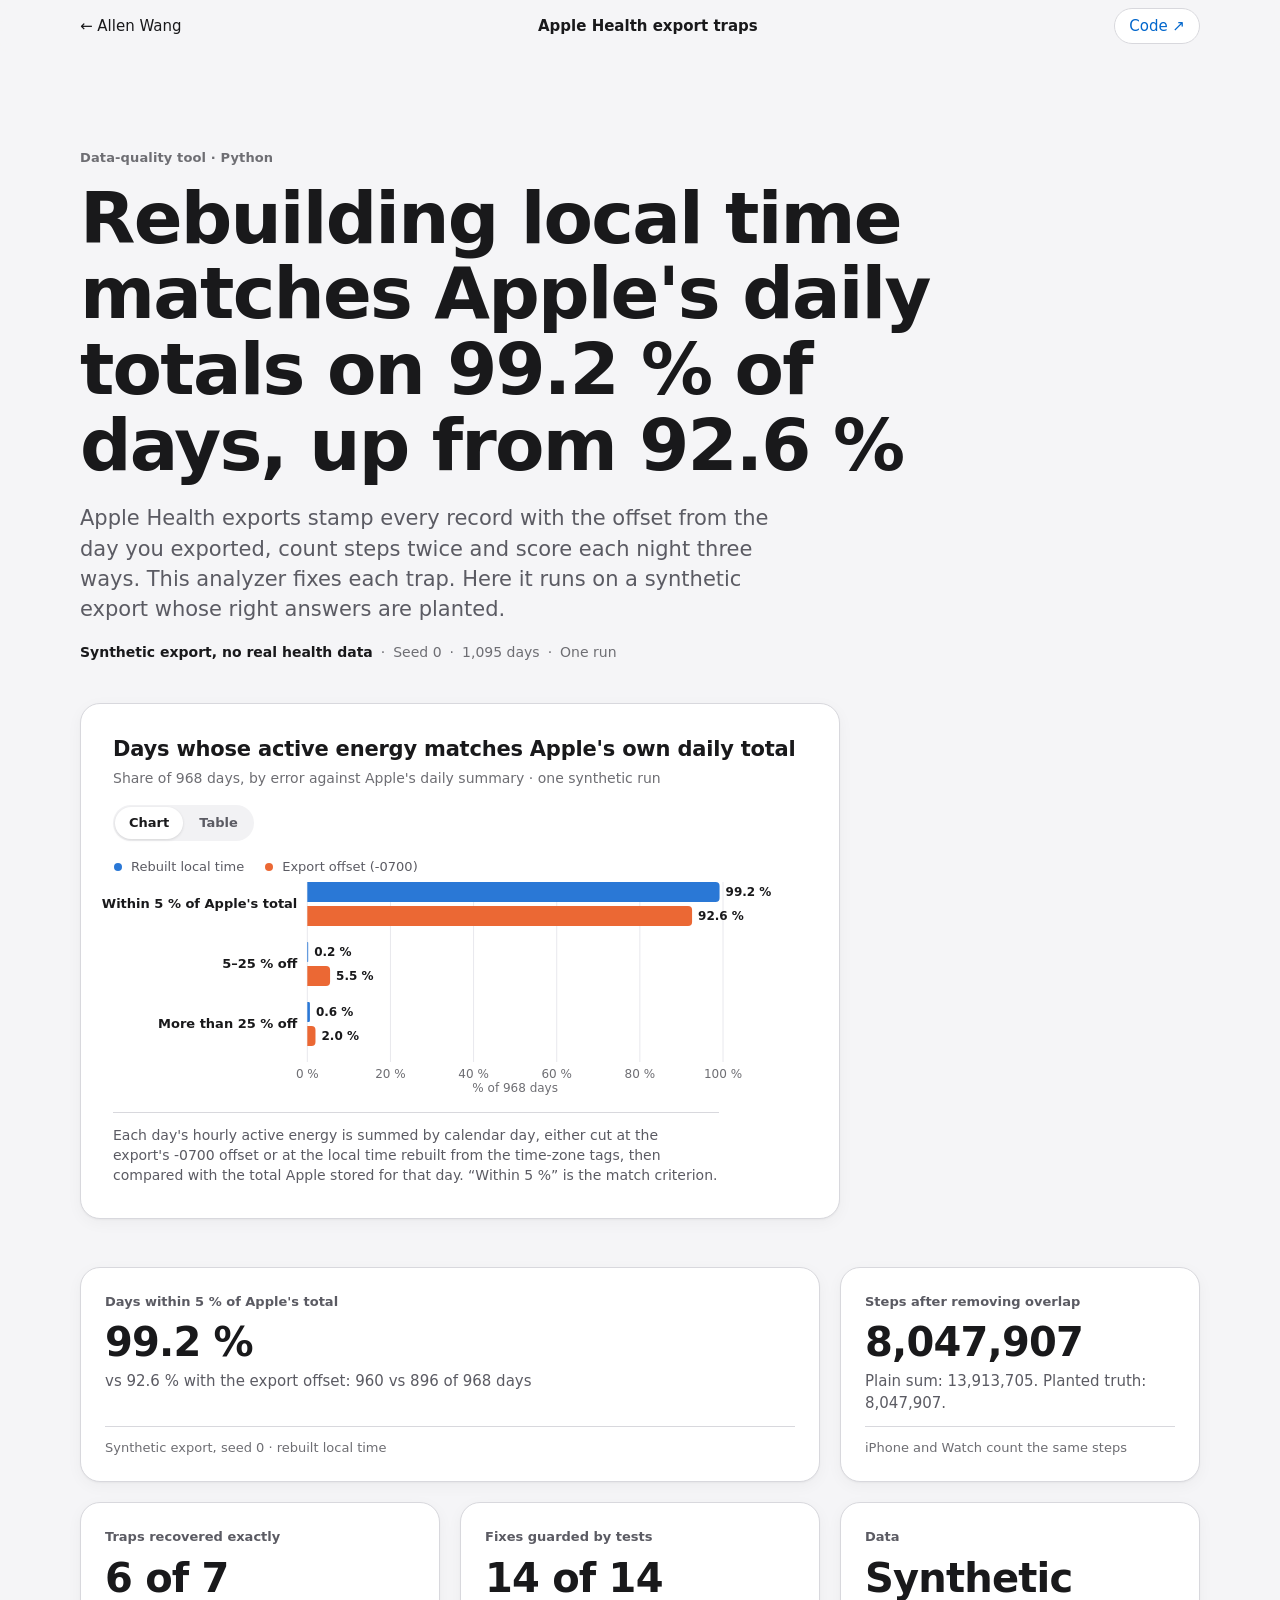
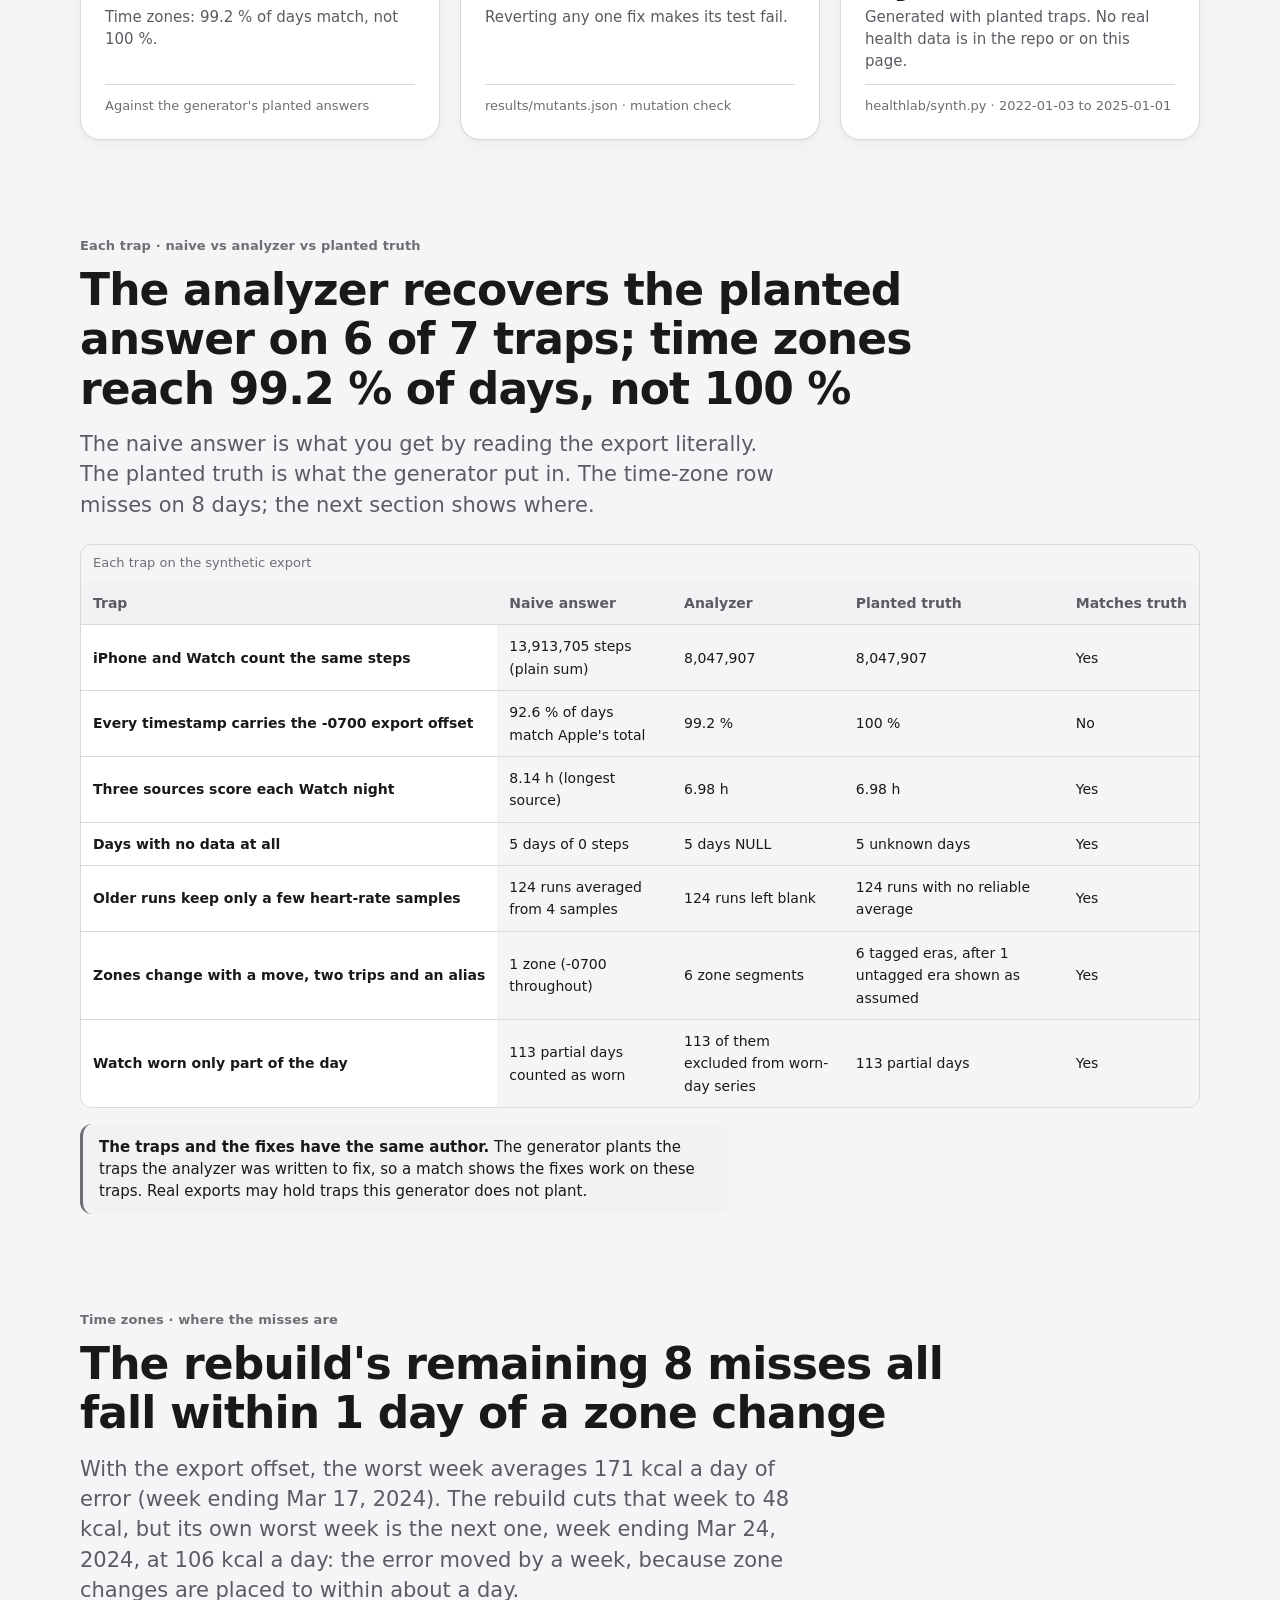
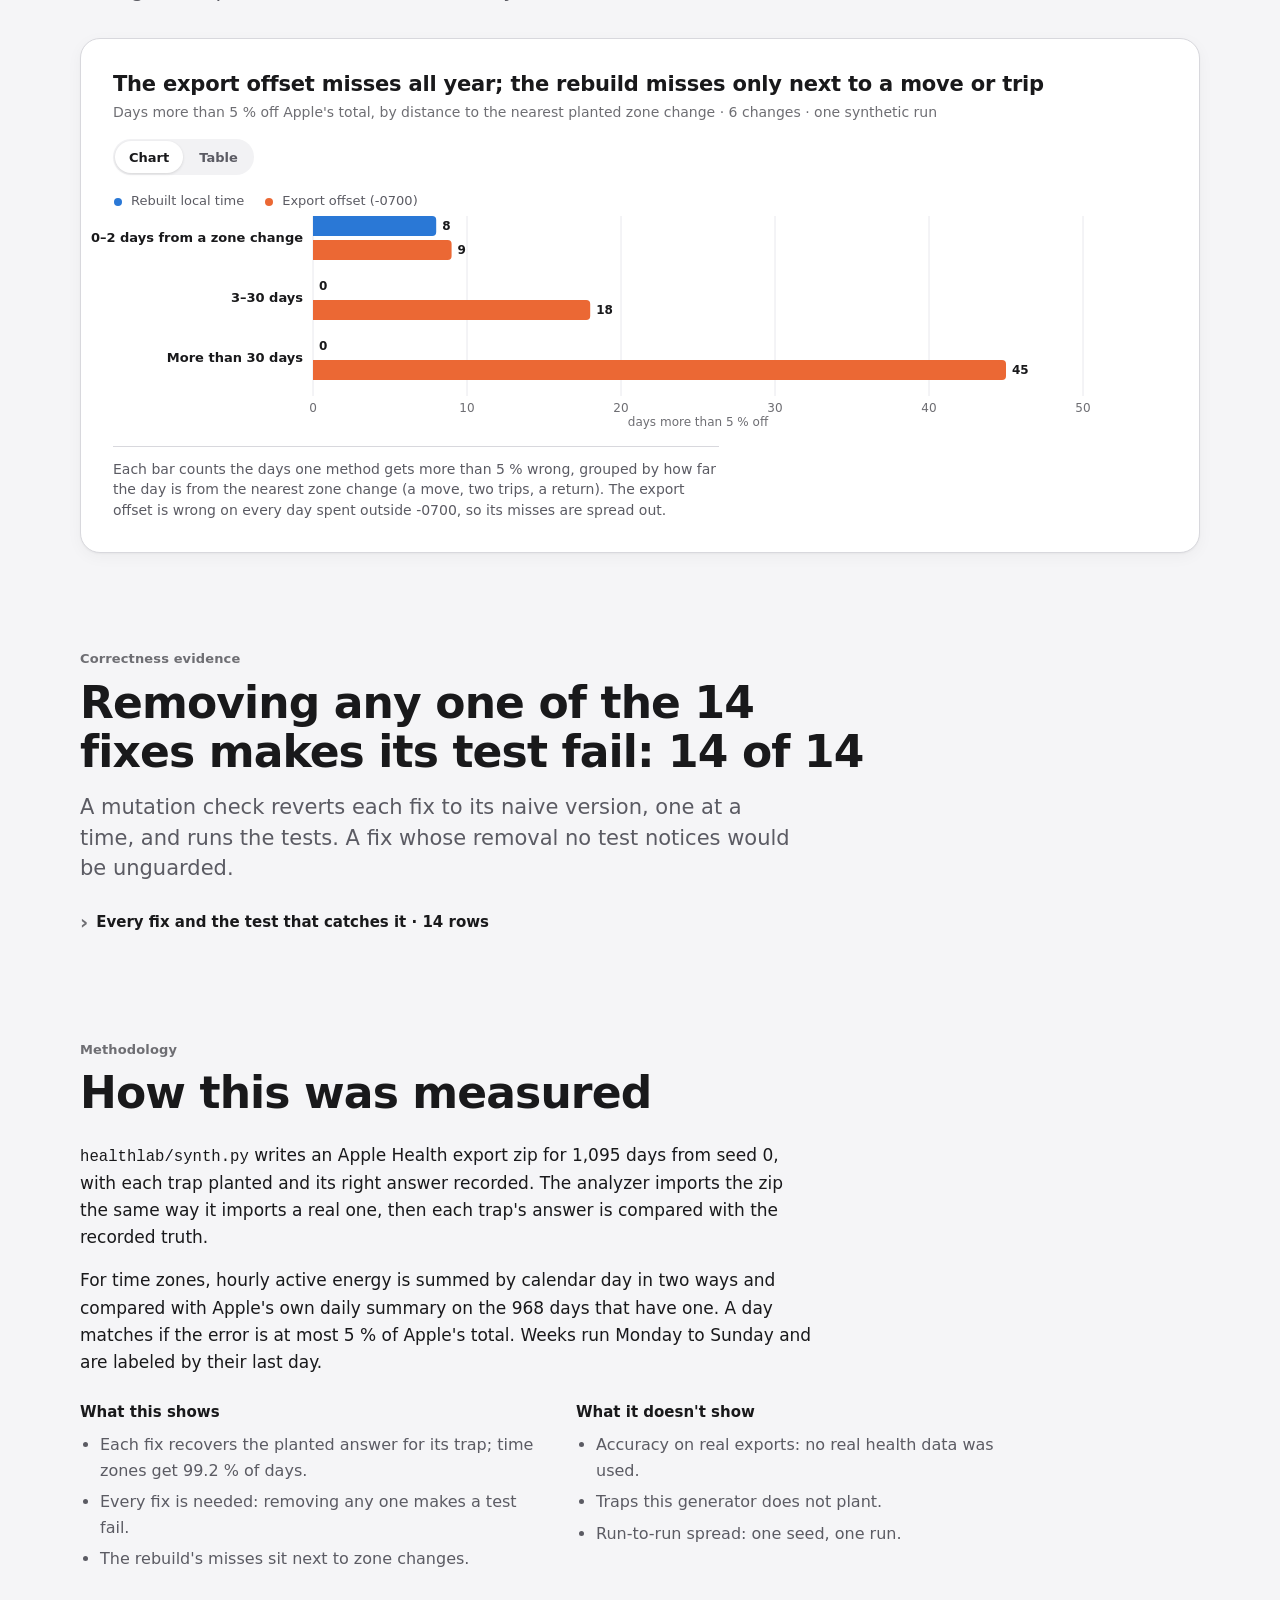
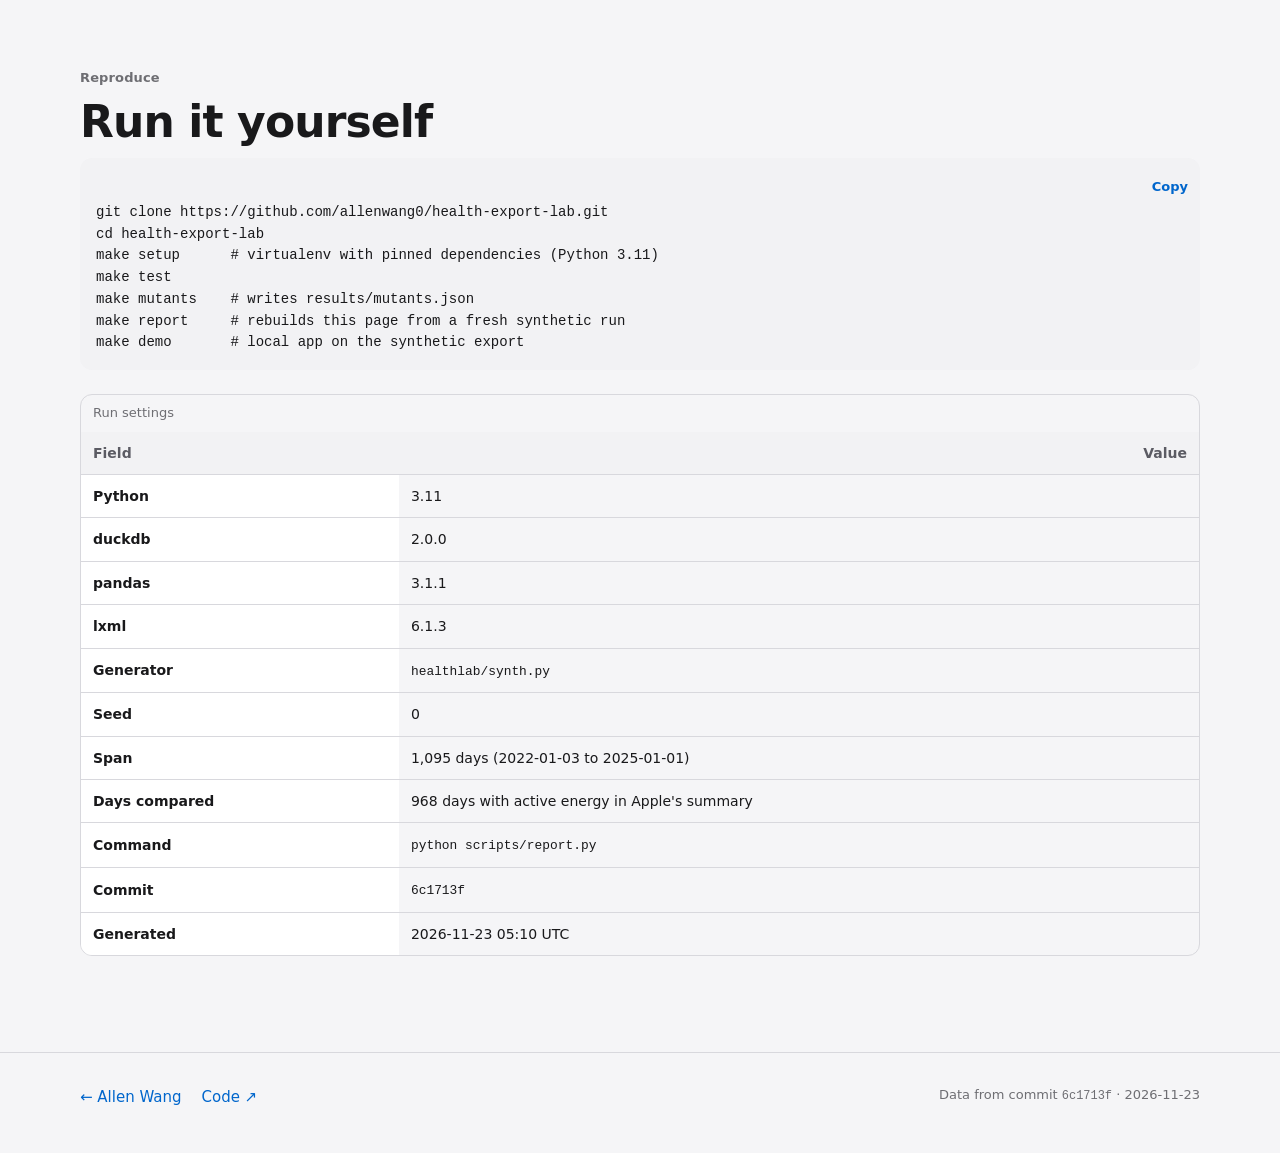
==== commit cf316523: "Report: sync report-kit v1.0.6 and consistency pass" ====
--- a/report/index.html
+++ b/report/index.html
@@ -2,295 +2,136 @@
 <html lang="en">
 <head>
 <meta charset="utf-8">
-<meta name="viewport" content="width=device-width, initial-scale=1">
-<title>Health export lab · Allen Wang</title>
-<meta name="description" content="A local Apple Health analyzer that removes a 73% step overcount exactly and rebuilds local time, scored against planted truth in synthetic exports.">
-<link rel="canonical" href="https://allenwang0.github.io/health-export-lab/">
-<meta name="color-scheme" content="light dark">
-<meta property="og:type" content="article">
-<meta property="og:title" content="Health export lab · Allen Wang">
-<meta property="og:description" content="A local Apple Health analyzer that removes a 73% step overcount exactly and rebuilds local time, scored against planted truth in synthetic exports.">
-<meta property="og:url" content="https://allenwang0.github.io/health-export-lab/">
-<meta property="og:site_name" content="Allen Wang">
-<script>try{var t=localStorage.getItem("theme");if(t==="light"||t==="dark")document.documentElement.setAttribute("data-theme",t)}catch(e){}addEventListener("beforeprint",function(){document.querySelectorAll("details").forEach(function(d){d.open=true})});</script>
+<meta name="viewport" content="width=device-width, initial-scale=1, viewport-fit=cover">
+<title>Apple Health export traps · Allen Wang</title>
+<meta name="description" content="On a synthetic Apple Health export, rebuilding local time matches Apple's daily totals on 99.2 % of days, up from 92.6 %.">
+<meta name="theme-color" content="#f5f5f7" media="(prefers-color-scheme: light)">
+<meta name="theme-color" content="#0b0b0b" media="(prefers-color-scheme: dark)">
+<link rel="icon" href="data:,">
+<script>try{var t=localStorage.getItem("theme");if(t==="light"||t==="dark")document.documentElement.setAttribute("data-theme",t)}catch(e){}</script>
+<link rel="stylesheet" href="kit/report.css">
 <style>
-/* report-kit v1 — shared tokens and components for project reports. Inlined by report_kit.py. */
-:root {
-  --space-1: 4px; --space-2: 8px; --space-3: 12px; --space-4: 16px; --space-5: 24px;
-  --space-6: 32px; --space-7: 48px; --space-8: 64px; --space-9: 96px; --space-10: 128px;
-  --page-max: 1120px; --measure: 720px; --gutter: 48px; --section-gap: 112px;
-  --card-gap: 20px; --card-pad: 32px; --radius-card: 24px; --radius-sm: 10px; --nav-h: 44px;
-  --font: -apple-system, BlinkMacSystemFont, "SF Pro Text", "Inter", "Segoe UI", Roboto, sans-serif;
-  --mono: ui-monospace, "SF Mono", "JetBrains Mono", Menlo, Consolas, monospace;
-  --fs-eyebrow: 13px; --fs-hero: clamp(36px, 5.2vw, 60px); --fs-hero-metric: clamp(44px, 7vw, 76px);
-  --fs-h2: clamp(26px, 3.2vw, 36px); --fs-h3: 21px; --fs-card-h: clamp(17px, 1.6vw, 20px);
-  --fs-card-metric: clamp(32px, 4vw, 44px); --fs-body: 17px; --fs-small: 14px; --fs-chart: 13px; --fs-code: 14px;
-  --ease: cubic-bezier(.2, 0, 0, 1); --ease-out: cubic-bezier(.16, 1, .3, 1);
-  --t-fast: 150ms; --t-mid: 220ms; --t-reveal: 320ms;
-  --canvas: #FBFBF9; --surface: #FFFFFF; --surface-sunk: #F2F2F5;
-  --text: #19191B; --text-2: #515154; --text-3: #6E6E73;
-  --border: rgba(0, 0, 0, .08); --grid: rgba(0, 0, 0, .07);
-  --accent: #0066CC; --focus-ring: 0 0 0 3px rgba(0, 102, 204, .45); --data-muted: #A1A1A6;
-  --data-1: #0066CC; --data-2: #E07A00; --data-3: #2A9D8F; --data-4: #8E5BD0; --data-5: #C2410C; --data-6: #5F6B7A;
-  --good: #1F7A4D; --bad: #B3261E; --caution: #8A5A00;
-  color-scheme: light;
-}
-@media (prefers-color-scheme: dark) {
-  :root:not([data-theme="light"]) {
-    --canvas: #0B0B0B; --surface: #161618; --surface-sunk: #1F1F22;
-    --text: #F5F5F7; --text-2: #A1A1A6; --text-3: #8A8A8E;
-    --border: rgba(255, 255, 255, .10); --grid: rgba(255, 255, 255, .08);
-    --accent: #3D9BFF; --focus-ring: 0 0 0 3px rgba(61, 155, 255, .55); --data-muted: #636366;
-    --data-1: #3D9BFF; --data-2: #FF9A2E; --data-3: #45C2B3; --data-4: #AC82E6; --data-5: #EE6A33; --data-6: #8896A8;
-    --good: #4CC38A; --bad: #F2726A; --caution: #E0B04A;
-    color-scheme: dark;
-  }
-}
-:root[data-theme="dark"] {
-  --canvas: #0B0B0B; --surface: #161618; --surface-sunk: #1F1F22;
-  --text: #F5F5F7; --text-2: #A1A1A6; --text-3: #8A8A8E;
-  --border: rgba(255, 255, 255, .10); --grid: rgba(255, 255, 255, .08);
-  --accent: #3D9BFF; --focus-ring: 0 0 0 3px rgba(61, 155, 255, .55); --data-muted: #636366;
-  --data-1: #3D9BFF; --data-2: #FF9A2E; --data-3: #45C2B3; --data-4: #AC82E6; --data-5: #EE6A33; --data-6: #8896A8;
-  --good: #4CC38A; --bad: #F2726A; --caution: #E0B04A;
-  color-scheme: dark;
-}
-@media (max-width: 1067px) {
-  :root { --measure: 680px; --gutter: 32px; --section-gap: 88px; --card-gap: 16px; --card-pad: 28px; }
-}
-@media (max-width: 734px) {
-  :root { --measure: 100%; --gutter: 20px; --section-gap: 64px; --card-gap: 12px; --card-pad: 20px;
-    --radius-card: 20px; --radius-sm: 8px; --fs-body: 16px; --fs-chart: 12px; }
-}
-
-/* Base */
-*, *::before, *::after { box-sizing: border-box; }
-html { scroll-behavior: smooth; -webkit-text-size-adjust: 100%; }
-body { margin: 0; background: var(--canvas); color: var(--text); font: 400 var(--fs-body)/1.6 var(--font);
-  -webkit-font-smoothing: antialiased; text-rendering: optimizeLegibility; }
-h1, h2, h3, h4 { margin: 0; text-wrap: balance; }
-p, li { text-wrap: pretty; }
-p { margin: 0 0 var(--space-4); }
-a { color: var(--accent); text-decoration: underline; text-decoration-thickness: 1px; text-underline-offset: 3px;
-  text-decoration-color: color-mix(in srgb, currentColor 35%, transparent); transition: text-decoration-color var(--t-fast) var(--ease); }
-a:hover { text-decoration-color: currentColor; }
-:focus-visible { outline: 2px solid var(--accent); outline-offset: 2px; box-shadow: var(--focus-ring); border-radius: 4px; }
-[id] { scroll-margin-top: calc(var(--nav-h) + var(--space-5)); }
-code, pre, kbd { font-family: var(--mono); font-size: .88em; }
-.num, table, .tabular, svg text { font-variant-numeric: tabular-nums; }
-.sr-only { position: absolute; width: 1px; height: 1px; overflow: hidden; clip: rect(0 0 0 0); white-space: nowrap; }
-.skip { position: absolute; left: var(--space-4); top: -60px; padding: var(--space-3) var(--space-4); background: var(--surface);
-  border-radius: var(--radius-sm); z-index: 10; }
-.skip:focus { top: var(--space-3); }
-.wrap { max-width: calc(var(--page-max) + 2 * var(--gutter)); margin: 0 auto; padding: 0 var(--gutter); }
-.prose { max-width: var(--measure); }
-.muted { color: var(--text-2); }
-
-/* Report header (identity row) */
-.report-header { display: flex; justify-content: space-between; align-items: center; gap: var(--space-4);
-  min-height: 56px; font-size: var(--fs-small); }
-.report-header a { color: var(--text-2); text-decoration: none; padding: var(--space-3) 0; }
-.report-header a:hover { color: var(--text); }
-
-/* Hero */
-.hero { padding-block: var(--space-8); }
-.hero-grid { display: grid; grid-template-columns: 7fr 5fr; gap: var(--space-7); align-items: end; }
-.eyebrow { font-size: var(--fs-eyebrow); font-weight: 600; line-height: 1.2; letter-spacing: .06em; text-transform: uppercase;
-  color: var(--text-2); margin: 0 0 var(--space-4); }
-.hero-title { font-size: var(--fs-hero); font-weight: 700; line-height: 1.05; letter-spacing: -.025em; }
-.hero-sub { font-size: clamp(19px, 1.9vw, 22px); line-height: 1.45; color: var(--text-2); margin: var(--space-4) 0 var(--space-6); max-width: 34em; }
-.hero-metric { margin: 0 0 var(--space-4); }
-.hero-metric .value { display: block; font-size: var(--fs-hero-metric); font-weight: 700; line-height: 1; letter-spacing: -.03em;
-  color: var(--accent); font-variant-numeric: tabular-nums; }
-.hero-metric .label { display: block; margin-top: var(--space-2); font-size: 19px; font-weight: 600; line-height: 1.35; }
-.hero-support { font-size: var(--fs-body); margin: 0 0 var(--space-2); }
-.hero-context { font-size: var(--fs-small); line-height: 1.45; color: var(--text-2); margin: 0 0 var(--space-5); }
-.actions { display: flex; flex-wrap: wrap; gap: var(--space-3); }
-.btn { display: inline-flex; align-items: center; min-height: 44px; padding: 0 var(--space-5); border-radius: 999px;
-  font-size: 15px; font-weight: 600; text-decoration: none; border: 1px solid var(--border); color: var(--text); background: var(--surface);
-  transition: background var(--t-fast) var(--ease), transform var(--t-fast) var(--ease); }
-.btn:hover { background: var(--surface-sunk); }
-.btn:active { transform: scale(.98); }
-.btn-primary { background: var(--accent); border-color: transparent; color: var(--canvas); }
-.btn-primary:hover { background: color-mix(in srgb, var(--accent) 88%, #000); }
-.hero-figure { margin: 0; background: var(--surface); border: 1px solid var(--border); border-radius: var(--radius-card); padding: var(--space-5); }
-.hero-figure .card-label { margin-bottom: var(--space-4); }
-
-/* Sticky section nav */
-.report-nav { position: sticky; top: 0; z-index: 5; background: color-mix(in srgb, var(--canvas) 86%, transparent);
-  -webkit-backdrop-filter: saturate(1.8) blur(16px); backdrop-filter: saturate(1.8) blur(16px); border-bottom: 1px solid var(--border); }
-.report-nav ul { display: flex; gap: var(--space-5); margin: 0 auto; padding: 0 var(--gutter); max-width: calc(var(--page-max) + 2 * var(--gutter));
-  list-style: none; overflow-x: auto; scrollbar-width: none; }
-.report-nav a { display: flex; align-items: center; min-height: var(--nav-h); white-space: nowrap; font-size: var(--fs-small);
-  color: var(--text-2); text-decoration: none; }
-.report-nav a:hover { color: var(--text); }
-
-/* Sections */
-.section { padding-top: var(--section-gap); }
-.section-head { margin: 0 0 var(--space-6); max-width: var(--measure); }
-.section-head h2 { font-size: var(--fs-h2); font-weight: 650; line-height: 1.15; letter-spacing: -.015em; }
-.section-head .eyebrow { margin-bottom: var(--space-3); }
-.section-head p { margin: var(--space-4) 0 0; color: var(--text-2); }
-h3.sub { font-size: var(--fs-h3); font-weight: 600; line-height: 1.25; letter-spacing: -.01em; margin: var(--space-6) 0 var(--space-3); }
-.anchor { margin-left: .3em; color: var(--text-3); text-decoration: none; opacity: 0; transition: opacity var(--t-fast) var(--ease); }
-h2:hover .anchor, .anchor:focus-visible { opacity: 1; }
-
-/* Bento grid: 12 / 6 / 1 columns */
-.bento { display: grid; grid-template-columns: repeat(12, minmax(0, 1fr)); gap: var(--card-gap); align-items: start; }
-.span-12 { grid-column: span 12; } .span-8 { grid-column: span 8; } .span-6 { grid-column: span 6; } .span-4 { grid-column: span 4; }
-@media (max-width: 1067px) {
-  .bento { grid-template-columns: repeat(6, minmax(0, 1fr)); }
-  .span-12, .span-8, .span-4 { grid-column: span 6; } .span-6 { grid-column: span 3; }
-  .hero-grid { grid-template-columns: 1fr; gap: var(--space-6); }
-}
-@media (max-width: 734px) {
-  .bento { grid-template-columns: minmax(0, 1fr); }
-  .bento > * { grid-column: 1 / -1; order: var(--p, 0); }
-  .hero { padding-block: var(--space-6) var(--space-7); }
-}
-
-/* Cards */
-.card { background: var(--surface); border: 1px solid var(--border); border-radius: var(--radius-card); padding: var(--card-pad); min-width: 0; }
-a.card { display: block; color: inherit; text-decoration: none; transition: box-shadow var(--t-fast) var(--ease), transform var(--t-fast) var(--ease); }
-a.card:hover { box-shadow: 0 6px 24px rgba(0, 0, 0, .06); transform: translateY(-2px); }
-.card-heading { font-size: var(--fs-card-h); font-weight: 600; line-height: 1.3; margin: 0 0 var(--space-3); }
-.card p { font-size: 15px; line-height: 1.55; color: var(--text-2); margin: 0 0 var(--space-3); }
-.card p:last-child { margin-bottom: 0; }
-.card-label { font-size: var(--fs-small); font-weight: 600; color: var(--text-2); margin: 0 0 var(--space-2); }
-.metric { margin: 0 0 var(--space-3); }
-.metric dt { font-size: var(--fs-small); font-weight: 600; color: var(--text-2); margin-bottom: var(--space-2); }
-.metric dd { margin: 0; font-size: var(--fs-card-metric); font-weight: 650; line-height: 1.05; letter-spacing: -.02em; font-variant-numeric: tabular-nums; }
-.metric .unit { font-size: .5em; font-weight: 600; letter-spacing: 0; color: var(--text-2); margin-left: .15em; }
-.reported { display: inline-block; font-size: 12px; font-weight: 600; color: var(--caution); margin-left: var(--space-2); }
-
-/* Comparison bars (HTML, inside cards) */
-.cmp { display: grid; gap: var(--space-3); margin: var(--space-3) 0; }
-.cmp-row { display: grid; grid-template-columns: minmax(0, 1fr); gap: var(--space-1); font-size: var(--fs-small); }
-.cmp-head { display: flex; justify-content: space-between; gap: var(--space-3); }
-.cmp-head b { font-weight: 600; font-variant-numeric: tabular-nums; }
-.cmp-track { height: 8px; border-radius: 4px; background: var(--surface-sunk); overflow: hidden; }
-.cmp-fill { display: block; height: 100%; border-radius: 4px; background: var(--data-muted); }
-.cmp-fill.is-accent { background: var(--accent); }
-
-/* Figure panel */
-.figure { margin: 0; background: var(--surface); border: 1px solid var(--border); border-radius: var(--radius-card); padding: var(--card-pad); }
-.figure + .figure, .figure + p, p + .figure, .note + .figure, .figure + .note { margin-top: var(--space-6); }
-.fig-takeaway { font-size: var(--fs-card-h); font-weight: 600; line-height: 1.3; margin: 0 0 var(--space-1); }
-.fig-question { font-size: var(--fs-small); color: var(--text-2); margin: 0 0 var(--space-5); }
-svg[role=img] { max-width: 100%; height: auto; }
-.fig-chart svg { display: block; width: 100%; overflow: visible; }
-.v-t, .v-p { display: none; }
-@media (max-width: 1067px) { .v-d { display: none; } .v-t { display: block; } }
-@media (max-width: 734px) { .v-t { display: none; } .v-p { display: block; } }
-.figure figcaption { font-size: var(--fs-small); line-height: 1.45; color: var(--text-2); margin-top: var(--space-5); max-width: var(--measure); }
-.figure figcaption p { margin: 0 0 var(--space-2); }
-details.data { margin-top: var(--space-1); font-size: var(--fs-small); }
-details.data summary { cursor: pointer; color: var(--accent); font-weight: 600; min-height: 44px; display: inline-flex; align-items: center; }
-details.data summary::marker { color: var(--text-3); }
-
-/* SVG chart grammar */
-.c-axis { stroke: var(--text-3); stroke-width: 1; fill: none; }
-.c-grid { stroke: var(--grid); stroke-width: 1; fill: none; }
-.c-floor { stroke: var(--text-3); stroke-width: 1; stroke-dasharray: 4 3; fill: none; }
-.c-band { fill: var(--surface-sunk); }
-.c-muted { fill: var(--data-muted); } .c-accent { fill: var(--accent); }
-.c-stroke-muted { stroke: var(--data-muted); fill: none; } .c-stroke-accent { stroke: var(--accent); fill: none; }
-.c-whisker { stroke: var(--text); stroke-width: 1.5; fill: none; }
-.c-label { fill: var(--text-2); font: 500 var(--fs-chart)/1.3 var(--font); }
-.c-value { fill: var(--text); font: 600 var(--fs-chart)/1.3 var(--font); }
-.c-tick { fill: var(--text-3); font: 500 12px/1 var(--font); }
-.c-title { fill: var(--text-2); font: 500 12px/1 var(--font); }
-.c-hi { fill: var(--accent); font-weight: 600; }
-.c-node { fill: var(--surface); stroke: var(--text-3); stroke-width: 1; }
-.c-node-sunk { fill: var(--surface-sunk); stroke: none; }
-.c-free { fill: none; stroke: var(--text-3); stroke-width: 1; stroke-dasharray: 3 2; }
-.c-line { stroke: var(--text-3); stroke-width: 1; fill: none; }
-.c-line-accent { stroke: var(--accent); stroke-width: 1.5; fill: none; }
-
-/* Technical note, code */
-.note { background: var(--surface-sunk); border-radius: var(--radius-card); padding: var(--space-5); }
-.note > h3 { font-size: var(--fs-card-h); font-weight: 600; margin: 0 0 var(--space-3); }
-.note p:last-child { margin-bottom: 0; }
-pre.code { margin: 0 0 var(--space-4); padding: var(--space-4); background: var(--surface-sunk); border-radius: var(--radius-sm);
-  overflow-x: auto; font-size: var(--fs-code); line-height: 1.55; tab-size: 4; }
-.note pre.code { background: var(--surface); }
-:not(pre) > code { padding: .1em .35em; border-radius: 6px; background: var(--surface-sunk); }
-/* short inline code never breaks inside a token; a pathological long one is clipped, never overflows */
-:not(pre) > code, .nowrap { white-space: nowrap; }
-:not(pre) > code { display: inline-block; max-width: 100%; overflow: hidden; text-overflow: ellipsis; vertical-align: bottom; line-height: 1.35; }
-.note :not(pre) > code { background: var(--surface); }
-
-/* Benchmark table */
-.table-wrap { overflow-x: auto; margin: 0 0 var(--space-4);
-  background: linear-gradient(to right, var(--tw-bg, var(--canvas)) 30%, transparent) left / 24px 100% no-repeat local,
-    linear-gradient(to left, var(--tw-bg, var(--canvas)) 30%, transparent) right / 24px 100% no-repeat local,
-    linear-gradient(to right, var(--grid), transparent) left / 8px 100% no-repeat scroll,
-    linear-gradient(to left, var(--grid), transparent) right / 8px 100% no-repeat scroll; }
-.card, .figure { --tw-bg: var(--surface); }
-table.bench { border-collapse: collapse; width: 100%; font-size: var(--fs-small); }
-table.bench caption { text-align: left; font-weight: 600; color: var(--text); padding: 0 0 var(--space-2); }
-table.bench th, table.bench td { padding: var(--space-3) var(--space-3); height: 44px; text-align: left; border-bottom: 1px solid var(--border); white-space: nowrap; }
-table.bench thead th { font-weight: 600; color: var(--text-2); }
-table.bench tbody th { font-weight: 500; }
-table.bench .num { text-align: right; }
-
-/* Methodology */
-dl.method { display: grid; grid-template-columns: minmax(140px, 220px) minmax(0, 1fr); gap: 0 var(--space-6); margin: 0; max-width: 900px; font-size: 15px; }
-dl.method dt, dl.method dd { padding: var(--space-3) 0; border-top: 1px solid var(--border); margin: 0; }
-dl.method dt { font-weight: 600; color: var(--text-2); }
-@media (max-width: 734px) { dl.method { grid-template-columns: minmax(0, 1fr); } dl.method dd { border-top: 0; padding-top: 0; } }
-
-/* Lists: limitations, reproduce, sources */
-ul.limits { list-style: none; padding: 0; margin: 0; max-width: var(--measure); }
-ul.limits li { position: relative; padding: 0 0 var(--space-4) var(--space-6); }
-ul.limits li::before { content: ""; position: absolute; left: 4px; top: .55em; width: 8px; height: 8px; border-radius: 2px; background: var(--caution); }
-ul.limits b { font-weight: 600; }
-ol.steps { padding: 0; margin: 0; max-width: 900px; list-style: none; counter-reset: step; }
-ol.steps > li { counter-increment: step; position: relative; padding-left: var(--space-7); margin-bottom: var(--space-5); }
-ol.steps > li::before { content: counter(step); position: absolute; left: 0; top: 0; width: 28px; height: 28px; border-radius: 50%;
-  background: var(--surface-sunk); font-size: var(--fs-small); font-weight: 600; display: grid; place-items: center; }
-ol.steps p { margin: 0 0 var(--space-2); }
-.ref { font-size: 12px; font-weight: 600; text-decoration: none; vertical-align: super; line-height: 0; margin-left: 2px; white-space: nowrap; }
-.ref:hover { text-decoration: underline; }
-table.bench td.wrap-ok { white-space: normal; min-width: 220px; }
-
-/* Footer */
-.report-footer { margin-top: var(--section-gap); padding: var(--space-6) 0 var(--space-8); border-top: 1px solid var(--border);
-  font-size: 13px; color: var(--text-2); display: flex; flex-wrap: wrap; justify-content: space-between; gap: var(--space-3); }
-.report-footer a { color: var(--text-2); }
-
-@media (prefers-reduced-motion: reduce) {
-  html { scroll-behavior: auto; }
-  *, *::before, *::after { transition-duration: 0ms !important; animation-duration: 0ms !important; }
-}
-@media print {
-  :root:not(#print) { --canvas: #fff; --surface: #fff; --surface-sunk: #F2F2F5; --text: #19191B; --text-2: #515154; --text-3: #6E6E73;
-    --accent: #0066CC; --data-muted: #A1A1A6; --border: rgba(0, 0, 0, .15); --grid: rgba(0, 0, 0, .1);
-    --caution: #8A5A00; color-scheme: light; }
-  .report-nav, .skip, .actions, .anchor { display: none !important; }
-  .section { padding-top: var(--space-7); }
-  .figure, .card, .note, pre, table { break-inside: avoid; }
-  .v-d { display: block !important; } .v-t, .v-p { display: none !important; }
-  a.src[href^="http"]::after { content: " (" attr(href) ")"; font-size: 11px; color: var(--text-2); word-break: break-all; }
-  details.data > *:not(summary) { display: block; }
-}
+/* report.local */
+.hero-fig{margin-top:40px;max-width:760px}
+.tablewrap td{white-space:normal;min-width:7em}
+#traps .tablewrap td,#traps .tablewrap th,#reproduce .tablewrap td{text-align:left}
+.s>.rk-table{margin-top:24px}
+.bento .card .cmp{margin-bottom:12px}
+/* The trap scoreboard stacks into one block per trap on phones instead of scrolling sideways. */
+@media (max-width:599px){[data-stack] thead{display:none}[data-stack] tr,[data-stack] th,[data-stack] td{display:block;position:static;white-space:normal;text-align:left!important;border:0}
+[data-stack] tr{border-top:1px solid var(--hairline);padding:8px 0}[data-stack] th{padding:4px 12px}
+[data-stack] td{display:grid;grid-template-columns:7.5em 1fr;gap:8px;padding:2px 12px}[data-stack] td::before{content:attr(data-label);color:var(--ink-3)}}
+/* charts.js never draws narrower than 260 px; keep plots >= 260 px at 320 px so text stays >= 11 px */
 </style>
+<script src="kit/report.js" defer></script>
+<script src="kit/charts.js" defer></script>
 </head>
 <body>
 <a class="skip" href="#main">Skip to content</a>
-<header class="wrap"><nav class="report-header" aria-label="Site"><a href="https://allenwang0.github.io/">← Allen Wang</a><span><a href="https://github.com/allenwang0/health-export-lab">Source</a></span></nav></header>
+<header class="bar"><div class="wrap">
+  <a class="back" href="https://allenwang0.github.io/">← Allen Wang</a>
+  <span class="title" aria-hidden="true">Apple Health export traps</span>
+  <a class="pill" href="https://github.com/allenwang0/health-export-lab">Code ↗</a>
+</div></header>
 <main id="main">
-<section class="hero wrap" aria-labelledby="title"><div class="hero-grid"><div><p class="eyebrow">Data engineering · Python · Verification</p><h1 class="hero-title" id="title">Health export lab</h1><p class="hero-sub">A local Apple Health analyzer that corrects what a raw export gets wrong, and checks each correction against an export whose right answers are known.</p><p class="hero-metric"><span class="value">73%</span><span class="label">overcount in a plain step sum, removed exactly<a class="ref" href="#evidence-e2" aria-label="Evidence E2">[E2]</a></span></p><p class="hero-support">13,913,705 steps summed; healthlab recovers the planted 8,047,907, and does so on 20 of 20 seeds<a class="ref" href="#evidence-e1" aria-label="Evidence E1">[E1]</a><a class="ref" href="#evidence-e5" aria-label="Evidence E5">[E5]</a></p><p class="hero-context">Synthetic 1,095-day export with planted errors, seed 0; no real health data.</p><div class="actions"><a href="https://github.com/allenwang0/health-export-lab" class="btn btn-primary">Source</a><a href="#reproduce" class="btn">Reproduce</a></div></div><div class="hero-figure"><p class="card-label">Total steps, seed 0 (synthetic)</p><div class="v-d"><svg xmlns="http://www.w3.org/2000/svg" viewBox="0 0 398 228" width="398" height="228" role="img" aria-labelledby="hero-d-title hero-d-desc"><title id="hero-d-title">Total steps: plain sum, healthlab, planted truth</title><desc id="hero-d-desc">Plain sum 13,913,705 steps; healthlab 8,047,907; planted truth 8,047,907. Synthetic export, seed 0.</desc><text x="0" y="21" class="c-label">Plain sum</text><rect x="0" y="28" width="320.2" height="22" rx="3" class="c-muted"/><text x="328.2" y="43.5" class="c-value">13.91 M</text><text x="0" y="83" class="c-label c-hi">healthlab</text><rect x="0" y="90" width="185.2" height="22" rx="3" class="c-accent"/><text x="193.2" y="105.5" class="c-value">8.05 M</text><text x="0" y="145" class="c-label">Planted truth</text><rect x="0" y="152" width="185.2" height="22" rx="3" class="c-muted"/><text x="193.2" y="167.5" class="c-value">8.05 M</text><path class="c-axis" d="M0 4V202"/><text x="0" y="220" class="c-title">Total steps (millions), bars from zero</text></svg></div><div class="v-t"><svg xmlns="http://www.w3.org/2000/svg" viewBox="0 0 640 172" width="640" height="172" role="img" aria-labelledby="hero-t-title hero-t-desc"><title id="hero-t-title">Total steps: plain sum, healthlab, planted truth</title><desc id="hero-t-desc">Plain sum 13,913,705 steps; healthlab 8,047,907; planted truth 8,047,907. Synthetic export, seed 0.</desc><text x="100.2" y="23.5" class="c-label" text-anchor="end">Plain sum</text><rect x="112.2" y="8" width="450" height="22" rx="3" class="c-muted"/><text x="570.2" y="23.5" class="c-value">13.91 M</text><text x="100.2" y="67.5" class="c-label" text-anchor="end">healthlab</text><rect x="112.2" y="52" width="260.3" height="22" rx="3" class="c-accent"/><text x="380.5" y="67.5" class="c-value">8.05 M</text><text x="100.2" y="111.5" class="c-label" text-anchor="end">Planted truth</text><rect x="112.2" y="96" width="260.3" height="22" rx="3" class="c-muted"/><text x="380.5" y="111.5" class="c-value">8.05 M</text><path class="c-axis" d="M112.2 4V146"/><text x="112.2" y="164" class="c-title">Total steps (millions), bars from zero</text></svg></div><div class="v-p"><svg xmlns="http://www.w3.org/2000/svg" viewBox="0 0 280 228" width="280" height="228" role="img" aria-labelledby="hero-p-title hero-p-desc"><title id="hero-p-title">Total steps: plain sum, healthlab, planted truth</title><desc id="hero-p-desc">Plain sum 13,913,705 steps; healthlab 8,047,907; planted truth 8,047,907. Synthetic export, seed 0.</desc><text x="0" y="21" class="c-label">Plain sum</text><rect x="0" y="28" width="202.2" height="22" rx="3" class="c-muted"/><text x="210.2" y="43.5" class="c-value">13.91 M</text><text x="0" y="83" class="c-label c-hi">healthlab</text><rect x="0" y="90" width="117" height="22" rx="3" class="c-accent"/><text x="125" y="105.5" class="c-value">8.05 M</text><text x="0" y="145" class="c-label">Planted truth</text><rect x="0" y="152" width="117" height="22" rx="3" class="c-muted"/><text x="125" y="167.5" class="c-value">8.05 M</text><path class="c-axis" d="M0 4V202"/><text x="0" y="220" class="c-title">Total steps (millions), bars from zero</text></svg></div></div></div></section><nav class="report-nav" aria-label="Sections"><ul><li><a href="#findings">Findings</a></li><li><a href="#traps">Errors</a></li><li><a href="#steps">Steps</a></li><li><a href="#time">Local time</a></li><li><a href="#seeds">Seeds</a></li><li><a href="#mutants">Mutants</a></li><li><a href="#tests">Statistics</a></li><li><a href="#how">How it works</a></li><li><a href="#methodology">Method</a></li><li><a href="#limitations">Limits</a></li><li><a href="#reproduce">Reproduce</a></li><li><a href="#evidence">Evidence</a></li></ul></nav><section class="section wrap" aria-labelledby="findings"><div class="section-head"><p class="eyebrow">Findings</p><h2 id="findings">Every correction is scored against planted truth<a class="anchor" href="#findings" aria-label="Link to this section">#</a></h2></div><div class="bento"><div class="card span-8" style="--p:1"><h3 class="card-heading">Steps counted once, against a known total</h3><div class="cmp"><div class="cmp-row"><div class="cmp-head"><span>Plain sum</span><b>173% of the planted total</b></div><div class="cmp-track" aria-hidden="true"><span class="cmp-fill" style="width:100.0%"></span></div></div><div class="cmp-row"><div class="cmp-head"><span>healthlab</span><b>100% of the planted total</b></div><div class="cmp-track" aria-hidden="true"><span class="cmp-fill is-accent" style="width:57.8%"></span></div></div></div><p>iPhone and Watch log the same walking. Keeping the higher-priority device for each stretch of time lands on the planted total to the step.<a class="ref" href="#evidence-e1" aria-label="Evidence E1">[E1]</a> <a href="#steps">How overlap is removed</a></p></div><div class="card span-4" style="--p:2"><h3 class="card-heading">Each fix is guarded by a test</h3><dl class="metric"><dt>Mutants killed</dt><dd>14 of 14</dd></dl><p>Reverting any one fix to its naive version makes a named test fail.<a class="ref" href="#evidence-e6" aria-label="Evidence E6">[E6]</a></p></div><div class="card span-4" style="--p:3"><h3 class="card-heading">Local time rebuilt</h3><dl class="metric"><dt>Days within 5% of Apple&#x27;s total</dt><dd>99.2%</dd></dl><p>Against 92.6% when every timestamp is read at the export's −0700 offset.<a class="ref" href="#evidence-e4" aria-label="Evidence E4">[E4]</a></p></div><div class="card span-4" style="--p:4"><h3 class="card-heading">Holds on 20 seeds</h3><dl class="metric"><dt>Seeds with an exact step total</dt><dd>20 of 20</dd></dl><p>Rebuilt time beats the export offset on 20 of 20.<a class="ref" href="#evidence-e5" aria-label="Evidence E5">[E5]</a></p></div><div class="card span-4" style="--p:5"><h3 class="card-heading">Parses large exports quickly</h3><dl class="metric"><dt>1 M records</dt><dd>5.7<span class="unit">s</span></dd></dl><p>Median of 5 runs on an Apple M5 Pro, synthetic heart-rate records in a zip.<a class="ref" href="#evidence-e8" aria-label="Evidence E8">[E8]</a></p></div></div></section><section class="section wrap" aria-labelledby="traps"><div class="section-head"><p class="eyebrow">Result</p><h2 id="traps">A plain reading of the export gets every planted error wrong<a class="anchor" href="#traps" aria-label="Link to this section">#</a></h2><p>The test export comes from <code>healthlab/synth.py</code>, which writes an Apple Health zip in Apple's own element shape and records the right answer for every error it plants. That makes each correction scoreable: the plain reading, healthlab's reading and the truth sit side by side.</p></div><figure class="figure" id="fig-errors" aria-labelledby="fig-errors-t"><h3 class="fig-takeaway" id="fig-errors-t">Each correction lands on, or within 0.8 pp of, the planted answer</h3><p class="fig-question">How far from the planted answer is each reading?</p><div class="fig-chart"><div class="v-d"><svg xmlns="http://www.w3.org/2000/svg" viewBox="0 0 1000 218" width="1000" height="218" role="img" aria-labelledby="db-d-title db-d-desc"><title id="db-d-title">Error against planted truth, plain reading versus healthlab</title><desc id="db-d-desc">Step total: plain reading 72.9% (range 72.0% to 74.8% over 20 seeds), healthlab 0.0%; Sleep per Watch night: plain reading 16.6% (range 16.5% to 16.7% over 20 seeds), healthlab 0.0%; Days off Apple&#x27;s total by &gt;5%: plain reading 7.4% (range 4.3% to 8.0% over 20 seeds), healthlab 0.8%.</desc><circle cx="247.6" cy="10" r="5" class="c-muted"/><text x="264.6" y="14" class="c-title">plain reading</text><circle cx="376.4" cy="10" r="5" class="c-accent"/><text x="393.4" y="14" class="c-title">healthlab</text><path class="c-whisker" d="M472.9 10H486.9M472.9 6V14M486.9 6V14"/><text x="494.9" y="14" class="c-title">plain reading, range over 20 seeds</text><path class="c-grid" d="M242.6 34V174"/><text x="242.6" y="190" class="c-tick" text-anchor="middle">0%</text><path class="c-grid" d="M404.1 34V174"/><text x="404.1" y="190" class="c-tick" text-anchor="middle">20%</text><path class="c-grid" d="M565.6 34V174"/><text x="565.6" y="190" class="c-tick" text-anchor="middle">40%</text><path class="c-grid" d="M727.1 34V174"/><text x="727.1" y="190" class="c-tick" text-anchor="middle">60%</text><path class="c-grid" d="M888.6 34V174"/><text x="888.6" y="190" class="c-tick" text-anchor="middle">80%</text><path class="c-axis" d="M242.6 34V174"/><text x="230.6" y="67.5" class="c-label" text-anchor="end">Step total</text><text x="1000" y="67.5" class="c-value" text-anchor="end">73% → 0%</text><path class="c-whisker" d="M823.8 54H846.7M823.8 50V58M846.7 50V58"/><path class="c-line" stroke-width="2" d="M242.6 63H831.2"/><circle cx="831.2" cy="63" r="6" class="c-muted"/><circle cx="242.6" cy="63" r="6" class="c-accent"/><text x="230.6" y="113.5" class="c-label" text-anchor="end">Sleep per Watch night</text><text x="1000" y="113.5" class="c-value" text-anchor="end">17% → 0%</text><path class="c-whisker" d="M375.6 100H377.6M375.6 96V104M377.6 96V104"/><path class="c-line" stroke-width="2" d="M242.6 109H376.8"/><circle cx="376.8" cy="109" r="6" class="c-muted"/><circle cx="242.6" cy="109" r="6" class="c-accent"/><text x="230.6" y="159.5" class="c-label" text-anchor="end">Days off Apple&#x27;s total by &gt;5%</text><text x="1000" y="159.5" class="c-value" text-anchor="end">7.4% → 0.8%</text><path class="c-whisker" d="M277.6 146H307.4M277.6 142V150M307.4 142V150"/><path class="c-line" stroke-width="2" d="M249.3 155H302.7"/><circle cx="302.7" cy="155" r="6" class="c-muted"/><circle cx="249.3" cy="155" r="6" class="c-accent"/><text x="242.6" y="210" class="c-title">Error against planted truth (%), 0 = exact</text></svg></div><div class="v-t"><svg xmlns="http://www.w3.org/2000/svg" viewBox="0 0 640 238" width="640" height="238" role="img" aria-labelledby="db-t-title db-t-desc"><title id="db-t-title">Error against planted truth, plain reading versus healthlab</title><desc id="db-t-desc">Step total: plain reading 72.9% (range 72.0% to 74.8% over 20 seeds), healthlab 0.0%; Sleep per Watch night: plain reading 16.6% (range 16.5% to 16.7% over 20 seeds), healthlab 0.0%; Days off Apple&#x27;s total by &gt;5%: plain reading 7.4% (range 4.3% to 8.0% over 20 seeds), healthlab 0.8%.</desc><circle cx="247.6" cy="10" r="5" class="c-muted"/><text x="264.6" y="14" class="c-title">plain reading</text><circle cx="376.4" cy="10" r="5" class="c-accent"/><text x="393.4" y="14" class="c-title">healthlab</text><path class="c-whisker" d="M242.6 32H256.6M242.6 28V36M256.6 28V36"/><text x="264.6" y="36" class="c-title">plain reading, range over 20 seeds</text><path class="c-grid" d="M242.6 54V194"/><text x="242.6" y="210" class="c-tick" text-anchor="middle">0%</text><path class="c-grid" d="M314.1 54V194"/><text x="314.1" y="210" class="c-tick" text-anchor="middle">20%</text><path class="c-grid" d="M385.6 54V194"/><text x="385.6" y="210" class="c-tick" text-anchor="middle">40%</text><path class="c-grid" d="M457.1 54V194"/><text x="457.1" y="210" class="c-tick" text-anchor="middle">60%</text><path class="c-grid" d="M528.6 54V194"/><text x="528.6" y="210" class="c-tick" text-anchor="middle">80%</text><path class="c-axis" d="M242.6 54V194"/><text x="230.6" y="87.5" class="c-label" text-anchor="end">Step total</text><text x="640" y="87.5" class="c-value" text-anchor="end">73% → 0%</text><path class="c-whisker" d="M499.9 74H510M499.9 70V78M510 70V78"/><path class="c-line" stroke-width="2" d="M242.6 83H503.2"/><circle cx="503.2" cy="83" r="6" class="c-muted"/><circle cx="242.6" cy="83" r="6" class="c-accent"/><text x="230.6" y="133.5" class="c-label" text-anchor="end">Sleep per Watch night</text><text x="640" y="133.5" class="c-value" text-anchor="end">17% → 0%</text><path class="c-whisker" d="M301.5 120H302.4M301.5 116V124M302.4 116V124"/><path class="c-line" stroke-width="2" d="M242.6 129H302"/><circle cx="302" cy="129" r="6" class="c-muted"/><circle cx="242.6" cy="129" r="6" class="c-accent"/><text x="230.6" y="179.5" class="c-label" text-anchor="end">Days off Apple&#x27;s total by &gt;5%</text><text x="640" y="179.5" class="c-value" text-anchor="end">7.4% → 0.8%</text><path class="c-whisker" d="M258.1 166H271.3M258.1 162V170M271.3 162V170"/><path class="c-line" stroke-width="2" d="M245.6 175H269.2"/><circle cx="269.2" cy="175" r="6" class="c-muted"/><circle cx="245.6" cy="175" r="6" class="c-accent"/><text x="242.6" y="230" class="c-title">Error against planted truth (%), 0 = exact</text></svg></div><div class="v-p"><svg xmlns="http://www.w3.org/2000/svg" viewBox="0 0 300 274" width="300" height="274" role="img" aria-labelledby="db-p-title db-p-desc"><title id="db-p-title">Error against planted truth, plain reading versus healthlab</title><desc id="db-p-desc">Step total: plain reading 72.9% (range 72.0% to 74.8% over 20 seeds), healthlab 0.0%; Sleep per Watch night: plain reading 16.6% (range 16.5% to 16.7% over 20 seeds), healthlab 0.0%; Days off Apple&#x27;s total by &gt;5%: plain reading 7.4% (range 4.3% to 8.0% over 20 seeds), healthlab 0.8%.</desc><circle cx="5" cy="10" r="5" class="c-muted"/><text x="22" y="14" class="c-title">plain reading</text><circle cx="133.8" cy="10" r="5" class="c-accent"/><text x="150.8" y="14" class="c-title">healthlab</text><path class="c-whisker" d="M0 32H14M0 28V36M14 28V36"/><text x="22" y="36" class="c-title">plain reading, range over 20 seeds</text><path class="c-grid" d="M14 74V118"/><path class="c-grid" d="M14 132V176"/><path class="c-grid" d="M14 190V234"/><text x="14" y="246" class="c-tick" text-anchor="middle">0%</text><path class="c-grid" d="M81 74V118"/><path class="c-grid" d="M81 132V176"/><path class="c-grid" d="M81 190V234"/><text x="81" y="246" class="c-tick" text-anchor="middle">20%</text><path class="c-grid" d="M148 74V118"/><path class="c-grid" d="M148 132V176"/><path class="c-grid" d="M148 190V234"/><text x="148" y="246" class="c-tick" text-anchor="middle">40%</text><path class="c-grid" d="M215 74V118"/><path class="c-grid" d="M215 132V176"/><path class="c-grid" d="M215 190V234"/><text x="215" y="246" class="c-tick" text-anchor="middle">60%</text><path class="c-grid" d="M282 74V118"/><path class="c-grid" d="M282 132V176"/><path class="c-grid" d="M282 190V234"/><text x="282" y="246" class="c-tick" text-anchor="middle">80%</text><path class="c-axis" d="M14 74V118"/><path class="c-axis" d="M14 132V176"/><path class="c-axis" d="M14 190V234"/><text x="0" y="66" class="c-label">Step total</text><text x="300" y="66" class="c-value" text-anchor="end">73% → 0%</text><path class="c-whisker" d="M255.1 88H264.6M255.1 84V92M264.6 84V92"/><path class="c-line" stroke-width="2" d="M14 97H258.2"/><circle cx="258.2" cy="97" r="6" class="c-muted"/><circle cx="14" cy="97" r="6" class="c-accent"/><text x="0" y="124" class="c-label">Sleep per Watch night</text><text x="300" y="124" class="c-value" text-anchor="end">17% → 0%</text><path class="c-whisker" d="M69.2 146H70M69.2 142V150M70 142V150"/><path class="c-line" stroke-width="2" d="M14 155H69.7"/><circle cx="69.7" cy="155" r="6" class="c-muted"/><circle cx="14" cy="155" r="6" class="c-accent"/><text x="0" y="182" class="c-label">Days off Apple&#x27;s total by &gt;5%</text><text x="300" y="182" class="c-value" text-anchor="end">7.4% → 0.8%</text><path class="c-whisker" d="M28.5 204H40.9M28.5 200V208M40.9 200V208"/><path class="c-line" stroke-width="2" d="M16.8 213H38.9"/><circle cx="38.9" cy="213" r="6" class="c-muted"/><circle cx="16.8" cy="213" r="6" class="c-accent"/><text x="14" y="266" class="c-title">Error against planted truth (%), 0 = exact</text></svg></div></div><figcaption><p>Seed 0, 1,095 synthetic days. Dots: error of the plain reading (grey) and of healthlab (blue) against the value the generator planted. Whiskers: the plain reading's range over 20 seeds; healthlab's step and sleep errors are 0 on all 20 seeds. The three rows measure different things — a total, a mean per night, a share of days — so compare within a row.<a class="ref" href="#evidence-e1" aria-label="Evidence E1">[E1]</a><a class="ref" href="#evidence-e4" aria-label="Evidence E4">[E4]</a><a class="ref" href="#evidence-e5" aria-label="Evidence E5">[E5]</a></p> <a class="src" href="https://github.com/allenwang0/health-export-lab/blob/51e1a7c1393ed5b4846073b73994fc6b68422d98/results/report.json">Data: results/report.json</a></figcaption><details class="data"><summary>Show data table</summary><div class="table-wrap" tabindex="0" role="region" aria-label="Error against planted truth (%)"><table class="bench"><caption>Error against planted truth (%)</caption><thead><tr><th scope="col">Measure</th><th scope="col" class="num">Plain reading</th><th scope="col" class="num">Range over 20 seeds</th><th scope="col" class="num">healthlab</th></tr></thead><tbody><tr><th scope="row">Step total</th><td class="num">72.9%</td><td class="num">72.0%–74.8%</td><td class="num">0.0%</td></tr><tr><th scope="row">Sleep per Watch night</th><td class="num">16.6%</td><td class="num">16.5%–16.7%</td><td class="num">0.0%</td></tr><tr><th scope="row">Days off Apple&#x27;s total by &gt;5%</th><td class="num">7.4%</td><td class="num">4.3%–8.0%</td><td class="num">0.8%</td></tr></tbody></table></div></details></figure><h3 class="sub">All seven planted errors</h3><div class="v-d"><div class="table-wrap" tabindex="0" role="region" aria-label="Seven planted errors, seed 0: plain reading, healthlab, planted truth"><table class="bench"><caption>Seven planted errors, seed 0: plain reading, healthlab, planted truth</caption><thead><tr><th scope="col">Planted error</th><th scope="col">Plain reading</th><th scope="col">healthlab</th><th scope="col">Planted truth</th></tr></thead><tbody><tr><th scope="row" class="wrap-ok">iPhone and Watch count the same steps</th><td class="wrap-ok">13,913,705 steps</td><td>8,047,907</td><td class="wrap-ok">8,047,907</td></tr><tr><th scope="row" class="wrap-ok">Every timestamp carries the −0700 export offset</th><td class="wrap-ok">92.6% of days within 5%</td><td>99.2%</td><td class="wrap-ok">100%</td></tr><tr><th scope="row" class="wrap-ok">Three sources score each Watch night</th><td class="wrap-ok">8.14 h (longest source)</td><td>6.98 h</td><td class="wrap-ok">6.98 h</td></tr><tr><th scope="row" class="wrap-ok">Days with no data at all</th><td class="wrap-ok">5 days of 0 steps</td><td>5 days unknown</td><td class="wrap-ok">5 unknown days</td></tr><tr><th scope="row" class="wrap-ok">Older runs keep a few heart-rate samples</th><td class="wrap-ok">124 runs averaged from a median 4 samples</td><td>124 left blank</td><td class="wrap-ok">124 with no reliable average</td></tr><tr><th scope="row" class="wrap-ok">Zones change with a move, two trips and an alias</th><td class="wrap-ok">1 zone (−0700 throughout)</td><td>6 zone segments</td><td class="wrap-ok">6 tagged eras + 1 untagged</td></tr><tr><th scope="row" class="wrap-ok">Watch worn only part of the day</th><td class="wrap-ok">113 partial days counted as worn</td><td>113 excluded</td><td class="wrap-ok">113 partial days</td></tr></tbody></table></div></div><div class="v-t"><p class="card-label">Seven planted errors, seed 0: plain reading, healthlab, planted truth</p><dl class="method"><dt>iPhone and Watch count the same steps</dt><dd>Plain reading: 13,913,705 steps. healthlab: 8,047,907. Truth: 8,047,907.</dd><dt>Every timestamp carries the −0700 export offset</dt><dd>Plain reading: 92.6% of days within 5%. healthlab: 99.2%. Truth: 100%.</dd><dt>Three sources score each Watch night</dt><dd>Plain reading: 8.14 h (longest source). healthlab: 6.98 h. Truth: 6.98 h.</dd><dt>Days with no data at all</dt><dd>Plain reading: 5 days of 0 steps. healthlab: 5 days unknown. Truth: 5 unknown days.</dd><dt>Older runs keep a few heart-rate samples</dt><dd>Plain reading: 124 runs averaged from a median 4 samples. healthlab: 124 left blank. Truth: 124 with no reliable average.</dd><dt>Zones change with a move, two trips and an alias</dt><dd>Plain reading: 1 zone (−0700 throughout). healthlab: 6 zone segments. Truth: 6 tagged eras + 1 untagged.</dd><dt>Watch worn only part of the day</dt><dd>Plain reading: 113 partial days counted as worn. healthlab: 113 excluded. Truth: 113 partial days.</dd></dl></div><div class="v-p"><p class="card-label">Seven planted errors, seed 0: plain reading, healthlab, planted truth</p><dl class="method"><dt>iPhone and Watch count the same steps</dt><dd>Plain reading: 13,913,705 steps. healthlab: 8,047,907. Truth: 8,047,907.</dd><dt>Every timestamp carries the −0700 export offset</dt><dd>Plain reading: 92.6% of days within 5%. healthlab: 99.2%. Truth: 100%.</dd><dt>Three sources score each Watch night</dt><dd>Plain reading: 8.14 h (longest source). healthlab: 6.98 h. Truth: 6.98 h.</dd><dt>Days with no data at all</dt><dd>Plain reading: 5 days of 0 steps. healthlab: 5 days unknown. Truth: 5 unknown days.</dd><dt>Older runs keep a few heart-rate samples</dt><dd>Plain reading: 124 runs averaged from a median 4 samples. healthlab: 124 left blank. Truth: 124 with no reliable average.</dd><dt>Zones change with a move, two trips and an alias</dt><dd>Plain reading: 1 zone (−0700 throughout). healthlab: 6 zone segments. Truth: 6 tagged eras + 1 untagged.</dd><dt>Watch worn only part of the day</dt><dd>Plain reading: 113 partial days counted as worn. healthlab: 113 excluded. Truth: 113 partial days.</dd></dl></div></section><section class="section wrap" aria-labelledby="steps"><div class="section-head"><p class="eyebrow">Mechanism</p><h2 id="steps">Overlapping devices are counted once, in priority order<a class="anchor" href="#steps" aria-label="Link to this section">#</a></h2></div><div class="bento"><div class="span-8" style="--p:1"><aside class="note"><h3>One hour, two devices</h3><p>The first hour in the seed-0 export where both devices logged steps, 2022-03-31 12:00 UTC. The iPhone wrote one hourly sample; the Watch wrote two half-hours covering the same walk:</p><pre class="code" tabindex="0" aria-label="Step samples for one hour"><code>UTC          source  steps
-12:00–12:30  Watch      92
-12:00–13:00  iPhone    170
-12:30–13:00  Watch      92
+<section class="hero wrap" aria-labelledby="h1">
+  <p class="eyebrow">Data-quality tool · Python</p>
+  <h1 id="h1">Rebuilding local time matches Apple's daily totals on 99.2 % of days, up from 92.6 %</h1>
+  <p class="lede">Apple Health exports stamp every record with the offset from the day you exported, count steps twice and score each night three ways. This analyzer fixes each trap. Here it runs on a synthetic export whose right answers are planted.</p>
+  <p class="conditions"><span class="key">Synthetic export, no real health data</span><span>Seed 0</span><span>1,095 days</span><span>One run</span></p>
+  <figure class="figure hero-fig" aria-labelledby="f-bands">
+    <div class="fig-head"><div><h3 id="f-bands">Days whose active energy matches Apple's own daily total</h3>
+    <p class="sub">Share of 968 days, by error against Apple's daily summary · one synthetic run</p></div><div class="seg" role="radiogroup" aria-label="View" data-view-toggle><button role="radio" aria-checked="true" data-value="chart">Chart</button><button role="radio" aria-checked="false" data-value="table">Table</button></div></div>
+    <div id="c-bands"></div><div class="rk-table" hidden><div class="tablewrap" tabindex="0" role="region" aria-label="Days by error against Apple&#x27;s daily active energy, of 968 days"><table><caption>Days by error against Apple&#x27;s daily active energy, of 968 days</caption><thead><tr><th scope="col">Error</th><th scope="col">Export offset</th><th scope="col">Rebuilt local time</th></tr></thead><tbody><tr><th scope="row">Within 5 % of Apple&#x27;s total</th><td>896 (92.6 %)</td><td>960 (99.2 %)</td></tr><tr><th scope="row">5–25 % off</th><td>53 (5.5 %)</td><td>2 (0.2 %)</td></tr><tr><th scope="row">More than 25 % off</th><td>19 (2.0 %)</td><td>6 (0.6 %)</td></tr></tbody></table></div></div>
+  <figcaption>Each day's hourly active energy is summed by calendar day, either cut at the export's -0700 offset or at the local time rebuilt from the time-zone tags, then compared with the total Apple stored for that day. “Within 5 %” is the match criterion.</figcaption>
+  </figure>
+</section>
 
-plain sum              354
-healthlab              184</code></pre><p>healthlab cuts the hour at every sample boundary and keeps the Watch for each piece it covers, because the Watch ranks first in <code>SOURCE_PRIORITY</code>; the iPhone only fills time the Watch left empty. Here the Watch covers the whole hour, so 170 iPhone steps drop out and 184 remain.<a class="ref" href="#evidence-e9" aria-label="Evidence E9">[E9]</a></p></aside></div><div class="span-4" style="--p:2"><p class="prose">A sample that is only partly covered keeps its uncovered share, assuming steps fall evenly across the sample. Summed over 1,095 days, that rule lands exactly on the planted step total.<a class="ref" href="#evidence-e1" aria-label="Evidence E1">[E1]</a></p><p class="muted">Priority order: <a class="src" href="https://github.com/allenwang0/health-export-lab/blob/21bfbb20fdd2eae71ed015202853a33909e5abc6/healthlab/build.py#L35">healthlab/build.py:35</a>. A test compares every stable day's steps with the planted value.<a class="ref" href="#evidence-e3" aria-label="Evidence E3">[E3]</a></p></div></div></section><section class="section wrap" aria-labelledby="time"><div class="section-head"><p class="eyebrow">Time zones</p><h2 id="time">Rebuilt local time matches Apple&#x27;s daily totals on 99.2% of days<a class="anchor" href="#time" aria-label="Link to this section">#</a></h2></div><figure class="figure" id="fig-time" aria-labelledby="fig-time-t"><h3 class="fig-takeaway" id="fig-time-t">The export offset is off in 119 of 144 weeks; rebuilt local time in 6</h3><p class="fig-question">Does cutting days at the rebuilt local time match Apple&#x27;s own daily totals?</p><div class="fig-chart"><div class="v-d"><svg xmlns="http://www.w3.org/2000/svg" viewBox="0 0 1000 380" width="1000" height="380" role="img" aria-labelledby="wk-d-title wk-d-desc"><title id="wk-d-title">Weekly mean daily error against Apple&#x27;s total, export offset versus rebuilt local time</title><desc id="wk-d-desc">144 weeks. Export offset: weekly mean error up to 171 kcal (week ending 2024-03-17). Rebuilt local time: up to 106 kcal; zero in 138 of 144 weeks.</desc><path class="c-stroke-muted" stroke-width="2" d="M44 10H60"/><text x="66" y="14" class="c-title">-0700 export offset</text><path class="c-line-accent" stroke-width="2" d="M213.8 10H229.8"/><text x="235.8" y="14" class="c-title">rebuilt local time</text><path class="c-floor" stroke-width="2" d="M376.7 10H392.7"/><text x="398.7" y="14" class="c-title">zone change</text><path class="c-grid" d="M44 340H988"/><text x="36" y="344" class="c-tick" text-anchor="end">0</text><path class="c-grid" d="M44 268H988"/><text x="36" y="272" class="c-tick" text-anchor="end">50</text><path class="c-grid" d="M44 196H988"/><text x="36" y="200" class="c-tick" text-anchor="end">100</text><path class="c-grid" d="M44 124H988"/><text x="36" y="128" class="c-tick" text-anchor="end">150</text><path class="c-grid" d="M44 52H988"/><text x="36" y="56" class="c-tick" text-anchor="end">200</text><text x="301.5" y="358" class="c-tick" text-anchor="middle">2023</text><text x="645.7" y="358" class="c-tick" text-anchor="middle">2024</text><path class="c-floor" d="M381.6 46V340"/><path class="c-floor" d="M526.8 46V340"/><path class="c-floor" d="M540 46V340"/><path class="c-floor" d="M712.6 46V340"/><path class="c-floor" d="M722.1 46V340"/><path class="c-axis" d="M44 340H988"/><path class="c-stroke-muted" stroke-width="1.5" stroke-linejoin="round" d="M44 335.2L50.6 337.9L57.2 334.2L63.8 334.8L70.4 335.6L77 338L83.6 337.2L90.2 334.7L96.8 335.1L103.4 334.8L110 336.9L116.6 335.4L123.2 335.6L129.8 335.1L136.4 337.8L143 338L149.6 333.9L156.2 337.6L162.8 333.4L169.4 335L176 335.8L182.6 333.8L189.2 335.9L195.8 337.7L202.4 337.8L209 335.5L215.6 336.1L222.2 337.5L228.8 337.2L235.4 337.3L242 337.3L248.6 333.9L255.2 337.1L261.8 336.8L268.4 336.9L275 337.7L281.7 337.1L288.3 335.9L294.9 338.2L301.5 336.8L308.1 338.6L314.7 337.6L321.3 335.9L327.9 336.1L334.5 337.9L341.1 337.4L347.7 336.9L354.3 336.1L360.9 337L367.5 335.4L374.1 334L380.7 334.8L387.3 339.2L393.9 337.7L400.5 337.9L407.1 337.1L413.7 338.1L420.3 338.8L426.9 337.7L433.5 337.8L440.1 337.8L446.7 336.8L453.3 338.4L459.9 337.4L466.5 337.7L473.1 338.1L479.7 338L486.3 339.2L492.9 337.5L499.5 338.6L506.1 338.2L512.7 338.5L519.3 338.1L525.9 338.1L532.5 297L539.1 296.1L545.7 337L552.3 336.5L558.9 338.5L565.5 338.6L572.1 338.1L578.7 338.4L585.3 338L591.9 337.3L598.5 340L605.1 340L611.7 340L618.3 340L624.9 340L631.5 340L638.1 340L644.7 340L651.3 340L657.9 340L664.5 340L671.1 340L677.7 340L684.3 340L690.9 340L697.5 340L704.1 340L710.7 339.8L717.3 93.1L723.9 308.6L730.5 337.5L737.1 337.6L743.7 338.9L750.3 339L757 338.9L763.6 338.2L770.2 337.7L776.8 338.9L783.4 337.7L790 339L796.6 339L803.2 338.7L809.8 337.9L816.4 336.9L823 337.7L829.6 337.9L836.2 337.1L842.8 337L849.4 338.3L856 337.4L862.6 338L869.2 337.1L875.8 337.5L882.4 336.5L889 338.1L895.6 338.4L902.2 336.4L908.8 337.6L915.4 337.7L922 338.2L928.6 337.7L935.2 338.5L941.8 340L948.4 340L955 340L961.6 340L968.2 340L974.8 340L981.4 340L988 340"/><path class="c-line-accent" stroke-width="2" stroke-linejoin="round" d="M44 340L50.6 340L57.2 340L63.8 340L70.4 340L77 340L83.6 340L90.2 340L96.8 340L103.4 340L110 340L116.6 340L123.2 340L129.8 340L136.4 340L143 340L149.6 340L156.2 340L162.8 340L169.4 340L176 340L182.6 340L189.2 340L195.8 340L202.4 340L209 340L215.6 340L222.2 340L228.8 340L235.4 340L242 340L248.6 340L255.2 340L261.8 340L268.4 340L275 340L281.7 340L288.3 340L294.9 340L301.5 340L308.1 340L314.7 340L321.3 340L327.9 340L334.5 340L341.1 340L347.7 340L354.3 340L360.9 340L367.5 339.1L374.1 340L380.7 340L387.3 330.8L393.9 340L400.5 340L407.1 340L413.7 340L420.3 340L426.9 340L433.5 340L440.1 340L446.7 340L453.3 340L459.9 340L466.5 340L473.1 340L479.7 340L486.3 340L492.9 340L499.5 340L506.1 340L512.7 340L519.3 340L525.9 340L532.5 340L539.1 340L545.7 272L552.3 340L558.9 340L565.5 340L572.1 340L578.7 340L585.3 340L591.9 340L598.5 340L605.1 340L611.7 340L618.3 340L624.9 340L631.5 340L638.1 340L644.7 340L651.3 340L657.9 340L664.5 340L671.1 340L677.7 340L684.3 340L690.9 340L697.5 340L704.1 340L710.7 339.5L717.3 271L723.9 187.7L730.5 340L737.1 340L743.7 340L750.3 340L757 340L763.6 340L770.2 340L776.8 340L783.4 340L790 340L796.6 340L803.2 340L809.8 340L816.4 340L823 340L829.6 340L836.2 340L842.8 340L849.4 340L856 340L862.6 340L869.2 340L875.8 340L882.4 340L889 340L895.6 340L902.2 340L908.8 340L915.4 340L922 340L928.6 340L935.2 340L941.8 340L948.4 340L955 340L961.6 340L968.2 340L974.8 340L981.4 340L988 340"/><text x="44" y="38" class="c-title">Mean daily error (kcal)</text><text x="988" y="374" class="c-title" text-anchor="end">Week (synthetic dates)</text></svg></div><div class="v-t"><svg xmlns="http://www.w3.org/2000/svg" viewBox="0 0 640 320" width="640" height="320" role="img" aria-labelledby="wk-t-title wk-t-desc"><title id="wk-t-title">Weekly mean daily error against Apple&#x27;s total, export offset versus rebuilt local time</title><desc id="wk-t-desc">144 weeks. Export offset: weekly mean error up to 171 kcal (week ending 2024-03-17). Rebuilt local time: up to 106 kcal; zero in 138 of 144 weeks.</desc><path class="c-stroke-muted" stroke-width="2" d="M44 10H60"/><text x="66" y="14" class="c-title">-0700 export offset</text><path class="c-line-accent" stroke-width="2" d="M213.8 10H229.8"/><text x="235.8" y="14" class="c-title">rebuilt local time</text><path class="c-floor" stroke-width="2" d="M376.7 10H392.7"/><text x="398.7" y="14" class="c-title">zone change</text><path class="c-grid" d="M44 280H628"/><text x="36" y="284" class="c-tick" text-anchor="end">0</text><path class="c-grid" d="M44 223H628"/><text x="36" y="227" class="c-tick" text-anchor="end">50</text><path class="c-grid" d="M44 166H628"/><text x="36" y="170" class="c-tick" text-anchor="end">100</text><path class="c-grid" d="M44 109H628"/><text x="36" y="113" class="c-tick" text-anchor="end">150</text><path class="c-grid" d="M44 52H628"/><text x="36" y="56" class="c-tick" text-anchor="end">200</text><text x="203.3" y="298" class="c-tick" text-anchor="middle">2023</text><text x="416.2" y="298" class="c-tick" text-anchor="middle">2024</text><path class="c-floor" d="M252.9 46V280"/><path class="c-floor" d="M342.7 46V280"/><path class="c-floor" d="M350.9 46V280"/><path class="c-floor" d="M457.6 46V280"/><path class="c-floor" d="M463.5 46V280"/><path class="c-axis" d="M44 280H628"/><path class="c-stroke-muted" stroke-width="1.5" stroke-linejoin="round" d="M44 276.2L48.1 278.4L52.2 275.4L56.3 275.9L60.3 276.5L64.4 278.4L68.5 277.8L72.6 275.8L76.7 276.1L80.8 275.9L84.8 277.5L88.9 276.4L93 276.5L97.1 276.1L101.2 278.2L105.3 278.4L109.3 275.2L113.4 278.1L117.5 274.8L121.6 276L125.7 276.7L129.8 275.1L133.8 276.8L137.9 278.2L142 278.3L146.1 276.4L150.2 276.9L154.3 278L158.3 277.8L162.4 277.9L166.5 277.9L170.6 275.2L174.7 277.7L178.8 277.4L182.9 277.5L186.9 278.2L191 277.7L195.1 276.7L199.2 278.5L203.3 277.5L207.4 278.9L211.4 278.1L215.5 276.7L219.6 276.9L223.7 278.3L227.8 277.9L231.9 277.5L235.9 276.9L240 277.6L244.1 276.4L248.2 275.3L252.3 275.9L256.4 279.3L260.4 278.2L264.5 278.4L268.6 277.7L272.7 278.5L276.8 279L280.9 278.2L285 278.3L289 278.3L293.1 277.5L297.2 278.7L301.3 278L305.4 278.2L309.5 278.5L313.5 278.5L317.6 279.4L321.7 278.1L325.8 278.9L329.9 278.6L334 278.8L338 278.5L342.1 278.5L346.2 246L350.3 245.2L354.4 277.6L358.5 277.3L362.5 278.8L366.6 278.9L370.7 278.5L374.8 278.7L378.9 278.4L383 277.9L387 280L391.1 280L395.2 280L399.3 280L403.4 280L407.5 280L411.6 280L415.6 280L419.7 280L423.8 280L427.9 280L432 280L436.1 280L440.1 280L444.2 280L448.3 280L452.4 280L456.5 279.9L460.6 84.5L464.6 255.2L468.7 278L472.8 278.1L476.9 279.1L481 279.2L485.1 279.1L489.1 278.5L493.2 278.2L497.3 279.2L501.4 278.1L505.5 279.2L509.6 279.2L513.7 279L517.7 278.3L521.8 277.5L525.9 278.2L530 278.3L534.1 277.7L538.2 277.6L542.2 278.7L546.3 277.9L550.4 278.4L554.5 277.7L558.6 278L562.7 277.3L566.7 278.5L570.8 278.7L574.9 277.2L579 278.1L583.1 278.2L587.2 278.6L591.2 278.2L595.3 278.8L599.4 280L603.5 280L607.6 280L611.7 280L615.7 280L619.8 280L623.9 280L628 280"/><path class="c-line-accent" stroke-width="2" stroke-linejoin="round" d="M44 280L48.1 280L52.2 280L56.3 280L60.3 280L64.4 280L68.5 280L72.6 280L76.7 280L80.8 280L84.8 280L88.9 280L93 280L97.1 280L101.2 280L105.3 280L109.3 280L113.4 280L117.5 280L121.6 280L125.7 280L129.8 280L133.8 280L137.9 280L142 280L146.1 280L150.2 280L154.3 280L158.3 280L162.4 280L166.5 280L170.6 280L174.7 280L178.8 280L182.9 280L186.9 280L191 280L195.1 280L199.2 280L203.3 280L207.4 280L211.4 280L215.5 280L219.6 280L223.7 280L227.8 280L231.9 280L235.9 280L240 280L244.1 279.3L248.2 280L252.3 280L256.4 272.7L260.4 280L264.5 280L268.6 280L272.7 280L276.8 280L280.9 280L285 280L289 280L293.1 280L297.2 280L301.3 280L305.4 280L309.5 280L313.5 280L317.6 280L321.7 280L325.8 280L329.9 280L334 280L338 280L342.1 280L346.2 280L350.3 280L354.4 226.1L358.5 280L362.5 280L366.6 280L370.7 280L374.8 280L378.9 280L383 280L387 280L391.1 280L395.2 280L399.3 280L403.4 280L407.5 280L411.6 280L415.6 280L419.7 280L423.8 280L427.9 280L432 280L436.1 280L440.1 280L444.2 280L448.3 280L452.4 280L456.5 279.6L460.6 225.3L464.6 159.4L468.7 280L472.8 280L476.9 280L481 280L485.1 280L489.1 280L493.2 280L497.3 280L501.4 280L505.5 280L509.6 280L513.7 280L517.7 280L521.8 280L525.9 280L530 280L534.1 280L538.2 280L542.2 280L546.3 280L550.4 280L554.5 280L558.6 280L562.7 280L566.7 280L570.8 280L574.9 280L579 280L583.1 280L587.2 280L591.2 280L595.3 280L599.4 280L603.5 280L607.6 280L611.7 280L615.7 280L619.8 280L623.9 280L628 280"/><text x="44" y="38" class="c-title">Mean daily error (kcal)</text><text x="628" y="314" class="c-title" text-anchor="end">Week (synthetic dates)</text></svg></div><div class="v-p"><svg xmlns="http://www.w3.org/2000/svg" viewBox="0 0 320 340" width="320" height="340" role="img" aria-labelledby="wk-p-title wk-p-desc"><title id="wk-p-title">Weekly mean daily error against Apple&#x27;s total, export offset versus rebuilt local time</title><desc id="wk-p-desc">144 weeks. Export offset: weekly mean error up to 171 kcal (week ending 2024-03-17). Rebuilt local time: up to 106 kcal; zero in 138 of 144 weeks.</desc><path class="c-stroke-muted" stroke-width="2" d="M0 10H16"/><text x="22" y="14" class="c-title">-0700 export offset</text><path class="c-line-accent" stroke-width="2" d="M0 30H16"/><text x="22" y="34" class="c-title">rebuilt local time</text><path class="c-floor" stroke-width="2" d="M0 50H16"/><text x="22" y="54" class="c-title">zone change</text><path class="c-grid" d="M44 300H308"/><text x="36" y="304" class="c-tick" text-anchor="end">0</text><path class="c-grid" d="M44 198H308"/><text x="36" y="202" class="c-tick" text-anchor="end">100</text><path class="c-grid" d="M44 96H308"/><text x="36" y="100" class="c-tick" text-anchor="end">200</text><text x="116" y="318" class="c-tick" text-anchor="middle">2023</text><text x="212.3" y="318" class="c-tick" text-anchor="middle">2024</text><path class="c-floor" d="M138.4 90V300"/><path class="c-floor" d="M179 90V300"/><path class="c-floor" d="M182.7 90V300"/><path class="c-floor" d="M231 90V300"/><path class="c-floor" d="M233.6 90V300"/><path class="c-axis" d="M44 300H308"/><path class="c-stroke-muted" stroke-width="1.5" stroke-linejoin="round" d="M44 296.6L45.8 298.5L47.7 295.9L49.5 296.3L51.4 296.9L53.2 298.6L55.1 298L56.9 296.2L58.8 296.5L60.6 296.3L62.5 297.8L64.3 296.8L66.2 296.9L68 296.5L69.8 298.4L71.7 298.6L73.5 295.7L75.4 298.3L77.2 295.3L79.1 296.4L80.9 297L82.8 295.6L84.6 297.1L86.5 298.4L88.3 298.5L90.2 296.8L92 297.2L93.8 298.2L95.7 298L97.5 298.1L99.4 298.1L101.2 295.7L103.1 297.9L104.9 297.7L106.8 297.8L108.6 298.4L110.5 297.9L112.3 297.1L114.2 298.7L116 297.7L117.8 299L119.7 298.3L121.5 297.1L123.4 297.2L125.2 298.5L127.1 298.1L128.9 297.8L130.8 297.3L132.6 297.9L134.5 296.8L136.3 295.8L138.2 296.3L140 299.4L141.8 298.4L143.7 298.5L145.5 297.9L147.4 298.6L149.2 299.1L151.1 298.4L152.9 298.5L154.8 298.4L156.6 297.8L158.5 298.8L160.3 298.2L162.2 298.4L164 298.7L165.8 298.6L167.7 299.4L169.5 298.3L171.4 299L173.2 298.8L175.1 298.9L176.9 298.7L178.8 298.7L180.6 269.6L182.5 268.9L184.3 297.8L186.2 297.6L188 298.9L189.8 299L191.7 298.6L193.5 298.9L195.4 298.6L197.2 298.1L199.1 300L200.9 300L202.8 300L204.6 300L206.5 300L208.3 300L210.2 300L212 300L213.8 300L215.7 300L217.5 300L219.4 300L221.2 300L223.1 300L224.9 300L226.8 300L228.6 300L230.5 299.9L232.3 125.1L234.2 277.8L236 298.2L237.8 298.3L239.7 299.2L241.5 299.3L243.4 299.2L245.2 298.7L247.1 298.4L248.9 299.3L250.8 298.3L252.6 299.3L254.5 299.3L256.3 299.1L258.2 298.5L260 297.8L261.8 298.4L263.7 298.5L265.5 297.9L267.4 297.9L269.2 298.8L271.1 298.2L272.9 298.6L274.8 297.9L276.6 298.2L278.5 297.5L280.3 298.6L282.2 298.9L284 297.5L285.8 298.3L287.7 298.4L289.5 298.7L291.4 298.4L293.2 299L295.1 300L296.9 300L298.8 300L300.6 300L302.5 300L304.3 300L306.2 300L308 300"/><path class="c-line-accent" stroke-width="2" stroke-linejoin="round" d="M44 300L45.8 300L47.7 300L49.5 300L51.4 300L53.2 300L55.1 300L56.9 300L58.8 300L60.6 300L62.5 300L64.3 300L66.2 300L68 300L69.8 300L71.7 300L73.5 300L75.4 300L77.2 300L79.1 300L80.9 300L82.8 300L84.6 300L86.5 300L88.3 300L90.2 300L92 300L93.8 300L95.7 300L97.5 300L99.4 300L101.2 300L103.1 300L104.9 300L106.8 300L108.6 300L110.5 300L112.3 300L114.2 300L116 300L117.8 300L119.7 300L121.5 300L123.4 300L125.2 300L127.1 300L128.9 300L130.8 300L132.6 300L134.5 299.3L136.3 300L138.2 300L140 293.5L141.8 300L143.7 300L145.5 300L147.4 300L149.2 300L151.1 300L152.9 300L154.8 300L156.6 300L158.5 300L160.3 300L162.2 300L164 300L165.8 300L167.7 300L169.5 300L171.4 300L173.2 300L175.1 300L176.9 300L178.8 300L180.6 300L182.5 300L184.3 251.8L186.2 300L188 300L189.8 300L191.7 300L193.5 300L195.4 300L197.2 300L199.1 300L200.9 300L202.8 300L204.6 300L206.5 300L208.3 300L210.2 300L212 300L213.8 300L215.7 300L217.5 300L219.4 300L221.2 300L223.1 300L224.9 300L226.8 300L228.6 300L230.5 299.6L232.3 251.1L234.2 192.1L236 300L237.8 300L239.7 300L241.5 300L243.4 300L245.2 300L247.1 300L248.9 300L250.8 300L252.6 300L254.5 300L256.3 300L258.2 300L260 300L261.8 300L263.7 300L265.5 300L267.4 300L269.2 300L271.1 300L272.9 300L274.8 300L276.6 300L278.5 300L280.3 300L282.2 300L284 300L285.8 300L287.7 300L289.5 300L291.4 300L293.2 300L295.1 300L296.9 300L298.8 300L300.6 300L302.5 300L304.3 300L306.2 300L308 300"/><text x="44" y="82" class="c-title">Mean daily error (kcal)</text><text x="308" y="334" class="c-title" text-anchor="end">Week (synthetic dates)</text></svg></div></div><figcaption><p>Weekly mean of the absolute daily difference between Apple's ring total (keyed by the true local date) and the day's hourly active energy, on 968 days with a ring total; seed 0, synthetic. Dashed lines: the 6 zone changes; 5 of the 6 weeks with any rebuilt-time error end within 10 days of one. 8 of the 8 days rebuilt time misses by more than 5% fall within 2 days of a zone change, which tags place only to within about a day.<a class="ref" href="#evidence-e4" aria-label="Evidence E4">[E4]</a></p> <a class="src" href="https://github.com/allenwang0/health-export-lab/blob/51e1a7c1393ed5b4846073b73994fc6b68422d98/results/report.json">Data: results/report.json</a></figcaption><details class="data"><summary>Show data table</summary><div class="table-wrap" tabindex="0" role="region" aria-label="Weekly mean daily error (kcal)"><table class="bench"><caption>Weekly mean daily error (kcal)</caption><thead><tr><th scope="col">Week ending</th><th scope="col" class="num">Export offset</th><th scope="col" class="num">Rebuilt</th></tr></thead><tbody><tr><th scope="row">2022-04-03</th><td class="num">3.3</td><td class="num">0.0</td></tr><tr><th scope="row">2022-04-10</th><td class="num">1.4</td><td class="num">0.0</td></tr><tr><th scope="row">2022-04-17</th><td class="num">4.0</td><td class="num">0.0</td></tr><tr><th scope="row">2022-04-24</th><td class="num">3.6</td><td class="num">0.0</td></tr><tr><th scope="row">2022-05-01</th><td class="num">3.1</td><td class="num">0.0</td></tr><tr><th scope="row">2022-05-08</th><td class="num">1.4</td><td class="num">0.0</td></tr><tr><th scope="row">2022-05-15</th><td class="num">2.0</td><td class="num">0.0</td></tr><tr><th scope="row">2022-05-22</th><td class="num">3.7</td><td class="num">0.0</td></tr><tr><th scope="row">2022-05-29</th><td class="num">3.4</td><td class="num">0.0</td></tr><tr><th scope="row">2022-06-05</th><td class="num">3.6</td><td class="num">0.0</td></tr><tr><th scope="row">2022-06-12</th><td class="num">2.2</td><td class="num">0.0</td></tr><tr><th scope="row">2022-06-19</th><td class="num">3.2</td><td class="num">0.0</td></tr><tr><th scope="row">2022-06-26</th><td class="num">3.0</td><td class="num">0.0</td></tr><tr><th scope="row">2022-07-03</th><td class="num">3.4</td><td class="num">0.0</td></tr><tr><th scope="row">2022-07-10</th><td class="num">1.6</td><td class="num">0.0</td></tr><tr><th scope="row">2022-07-17</th><td class="num">1.4</td><td class="num">0.0</td></tr><tr><th scope="row">2022-07-24</th><td class="num">4.2</td><td class="num">0.0</td></tr><tr><th scope="row">2022-07-31</th><td class="num">1.7</td><td class="num">0.0</td></tr><tr><th scope="row">2022-08-07</th><td class="num">4.6</td><td class="num">0.0</td></tr><tr><th scope="row">2022-08-14</th><td class="num">3.5</td><td class="num">0.0</td></tr><tr><th scope="row">2022-08-21</th><td class="num">2.9</td><td class="num">0.0</td></tr><tr><th scope="row">2022-08-28</th><td class="num">4.3</td><td class="num">0.0</td></tr><tr><th scope="row">2022-09-04</th><td class="num">2.8</td><td class="num">0.0</td></tr><tr><th scope="row">2022-09-11</th><td class="num">1.6</td><td class="num">0.0</td></tr><tr><th scope="row">2022-09-18</th><td class="num">1.5</td><td class="num">0.0</td></tr><tr><th scope="row">2022-09-25</th><td class="num">3.1</td><td class="num">0.0</td></tr><tr><th scope="row">2022-10-02</th><td class="num">2.7</td><td class="num">0.0</td></tr><tr><th scope="row">2022-10-09</th><td class="num">1.8</td><td class="num">0.0</td></tr><tr><th scope="row">2022-10-16</th><td class="num">2.0</td><td class="num">0.0</td></tr><tr><th scope="row">2022-10-23</th><td class="num">1.9</td><td class="num">0.0</td></tr><tr><th scope="row">2022-10-30</th><td class="num">1.8</td><td class="num">0.0</td></tr><tr><th scope="row">2022-11-06</th><td class="num">4.2</td><td class="num">0.0</td></tr><tr><th scope="row">2022-11-13</th><td class="num">2.0</td><td class="num">0.0</td></tr><tr><th scope="row">2022-11-20</th><td class="num">2.3</td><td class="num">0.0</td></tr><tr><th scope="row">2022-11-27</th><td class="num">2.2</td><td class="num">0.0</td></tr><tr><th scope="row">2022-12-04</th><td class="num">1.6</td><td class="num">0.0</td></tr><tr><th scope="row">2022-12-11</th><td class="num">2.0</td><td class="num">0.0</td></tr><tr><th scope="row">2022-12-18</th><td class="num">2.9</td><td class="num">0.0</td></tr><tr><th scope="row">2022-12-25</th><td class="num">1.3</td><td class="num">0.0</td></tr><tr><th scope="row">2023-01-01</th><td class="num">2.2</td><td class="num">0.0</td></tr><tr><th scope="row">2023-01-08</th><td class="num">1.0</td><td class="num">0.0</td></tr><tr><th scope="row">2023-01-15</th><td class="num">1.6</td><td class="num">0.0</td></tr><tr><th scope="row">2023-01-22</th><td class="num">2.9</td><td class="num">0.0</td></tr><tr><th scope="row">2023-01-29</th><td class="num">2.7</td><td class="num">0.0</td></tr><tr><th scope="row">2023-02-05</th><td class="num">1.5</td><td class="num">0.0</td></tr><tr><th scope="row">2023-02-12</th><td class="num">1.8</td><td class="num">0.0</td></tr><tr><th scope="row">2023-02-19</th><td class="num">2.2</td><td class="num">0.0</td></tr><tr><th scope="row">2023-02-26</th><td class="num">2.7</td><td class="num">0.0</td></tr><tr><th scope="row">2023-03-05</th><td class="num">2.1</td><td class="num">0.0</td></tr><tr><th scope="row">2023-03-12</th><td class="num">3.2</td><td class="num">0.7</td></tr><tr><th scope="row">2023-03-19</th><td class="num">4.1</td><td class="num">0.0</td></tr><tr><th scope="row">2023-03-26</th><td class="num">3.6</td><td class="num">0.0</td></tr><tr><th scope="row">2023-04-02</th><td class="num">0.6</td><td class="num">6.4</td></tr><tr><th scope="row">2023-04-09</th><td class="num">1.6</td><td class="num">0.0</td></tr><tr><th scope="row">2023-04-16</th><td class="num">1.4</td><td class="num">0.0</td></tr><tr><th scope="row">2023-04-23</th><td class="num">2.0</td><td class="num">0.0</td></tr><tr><th scope="row">2023-04-30</th><td class="num">1.3</td><td class="num">0.0</td></tr><tr><th scope="row">2023-05-07</th><td class="num">0.9</td><td class="num">0.0</td></tr><tr><th scope="row">2023-05-14</th><td class="num">1.6</td><td class="num">0.0</td></tr><tr><th scope="row">2023-05-21</th><td class="num">1.5</td><td class="num">0.0</td></tr><tr><th scope="row">2023-05-28</th><td class="num">1.5</td><td class="num">0.0</td></tr><tr><th scope="row">2023-06-04</th><td class="num">2.2</td><td class="num">0.0</td></tr><tr><th scope="row">2023-06-11</th><td class="num">1.1</td><td class="num">0.0</td></tr><tr><th scope="row">2023-06-18</th><td class="num">1.8</td><td class="num">0.0</td></tr><tr><th scope="row">2023-06-25</th><td class="num">1.6</td><td class="num">0.0</td></tr><tr><th scope="row">2023-07-02</th><td class="num">1.3</td><td class="num">0.0</td></tr><tr><th scope="row">2023-07-09</th><td class="num">1.4</td><td class="num">0.0</td></tr><tr><th scope="row">2023-07-16</th><td class="num">0.6</td><td class="num">0.0</td></tr><tr><th scope="row">2023-07-23</th><td class="num">1.7</td><td class="num">0.0</td></tr><tr><th scope="row">2023-07-30</th><td class="num">1.0</td><td class="num">0.0</td></tr><tr><th scope="row">2023-08-06</th><td class="num">1.2</td><td class="num">0.0</td></tr><tr><th scope="row">2023-08-13</th><td class="num">1.1</td><td class="num">0.0</td></tr><tr><th scope="row">2023-08-20</th><td class="num">1.3</td><td class="num">0.0</td></tr><tr><th scope="row">2023-08-27</th><td class="num">1.3</td><td class="num">0.0</td></tr><tr><th scope="row">2023-09-03</th><td class="num">29.8</td><td class="num">0.0</td></tr><tr><th scope="row">2023-09-10</th><td class="num">30.5</td><td class="num">0.0</td></tr><tr><th scope="row">2023-09-17</th><td class="num">2.1</td><td class="num">47.3</td></tr><tr><th scope="row">2023-09-24</th><td class="num">2.4</td><td class="num">0.0</td></tr><tr><th scope="row">2023-10-01</th><td class="num">1.1</td><td class="num">0.0</td></tr><tr><th scope="row">2023-10-08</th><td class="num">1.0</td><td class="num">0.0</td></tr><tr><th scope="row">2023-10-15</th><td class="num">1.3</td><td class="num">0.0</td></tr><tr><th scope="row">2023-10-22</th><td class="num">1.1</td><td class="num">0.0</td></tr><tr><th scope="row">2023-10-29</th><td class="num">1.4</td><td class="num">0.0</td></tr><tr><th scope="row">2023-11-05</th><td class="num">1.9</td><td class="num">0.0</td></tr><tr><th scope="row">2023-11-12</th><td class="num">0.0</td><td class="num">0.0</td></tr><tr><th scope="row">2023-11-19</th><td class="num">0.0</td><td class="num">0.0</td></tr><tr><th scope="row">2023-11-26</th><td class="num">0.0</td><td class="num">0.0</td></tr><tr><th scope="row">2023-12-03</th><td class="num">0.0</td><td class="num">0.0</td></tr><tr><th scope="row">2023-12-10</th><td class="num">0.0</td><td class="num">0.0</td></tr><tr><th scope="row">2023-12-17</th><td class="num">0.0</td><td class="num">0.0</td></tr><tr><th scope="row">2023-12-24</th><td class="num">0.0</td><td class="num">0.0</td></tr><tr><th scope="row">2023-12-31</th><td class="num">0.0</td><td class="num">0.0</td></tr><tr><th scope="row">2024-01-07</th><td class="num">0.0</td><td class="num">0.0</td></tr><tr><th scope="row">2024-01-14</th><td class="num">0.0</td><td class="num">0.0</td></tr><tr><th scope="row">2024-01-21</th><td class="num">0.0</td><td class="num">0.0</td></tr><tr><th scope="row">2024-01-28</th><td class="num">0.0</td><td class="num">0.0</td></tr><tr><th scope="row">2024-02-04</th><td class="num">0.0</td><td class="num">0.0</td></tr><tr><th scope="row">2024-02-11</th><td class="num">0.0</td><td class="num">0.0</td></tr><tr><th scope="row">2024-02-18</th><td class="num">0.0</td><td class="num">0.0</td></tr><tr><th scope="row">2024-02-25</th><td class="num">0.0</td><td class="num">0.0</td></tr><tr><th scope="row">2024-03-03</th><td class="num">0.0</td><td class="num">0.0</td></tr><tr><th scope="row">2024-03-10</th><td class="num">0.1</td><td class="num">0.4</td></tr><tr><th scope="row">2024-03-17</th><td class="num">171.5</td><td class="num">47.9</td></tr><tr><th scope="row">2024-03-24</th><td class="num">21.8</td><td class="num">105.8</td></tr><tr><th scope="row">2024-03-31</th><td class="num">1.8</td><td class="num">0.0</td></tr><tr><th scope="row">2024-04-07</th><td class="num">1.7</td><td class="num">0.0</td></tr><tr><th scope="row">2024-04-14</th><td class="num">0.8</td><td class="num">0.0</td></tr><tr><th scope="row">2024-04-21</th><td class="num">0.7</td><td class="num">0.0</td></tr><tr><th scope="row">2024-04-28</th><td class="num">0.7</td><td class="num">0.0</td></tr><tr><th scope="row">2024-05-05</th><td class="num">1.3</td><td class="num">0.0</td></tr><tr><th scope="row">2024-05-12</th><td class="num">1.6</td><td class="num">0.0</td></tr><tr><th scope="row">2024-05-19</th><td class="num">0.7</td><td class="num">0.0</td></tr><tr><th scope="row">2024-05-26</th><td class="num">1.6</td><td class="num">0.0</td></tr><tr><th scope="row">2024-06-02</th><td class="num">0.7</td><td class="num">0.0</td></tr><tr><th scope="row">2024-06-09</th><td class="num">0.7</td><td class="num">0.0</td></tr><tr><th scope="row">2024-06-16</th><td class="num">0.9</td><td class="num">0.0</td></tr><tr><th scope="row">2024-06-23</th><td class="num">1.5</td><td class="num">0.0</td></tr><tr><th scope="row">2024-06-30</th><td class="num">2.2</td><td class="num">0.0</td></tr><tr><th scope="row">2024-07-07</th><td class="num">1.6</td><td class="num">0.0</td></tr><tr><th scope="row">2024-07-14</th><td class="num">1.4</td><td class="num">0.0</td></tr><tr><th scope="row">2024-07-21</th><td class="num">2.0</td><td class="num">0.0</td></tr><tr><th scope="row">2024-07-28</th><td class="num">2.1</td><td class="num">0.0</td></tr><tr><th scope="row">2024-08-04</th><td class="num">1.2</td><td class="num">0.0</td></tr><tr><th scope="row">2024-08-11</th><td class="num">1.8</td><td class="num">0.0</td></tr><tr><th scope="row">2024-08-18</th><td class="num">1.4</td><td class="num">0.0</td></tr><tr><th scope="row">2024-08-25</th><td class="num">2.0</td><td class="num">0.0</td></tr><tr><th scope="row">2024-09-01</th><td class="num">1.8</td><td class="num">0.0</td></tr><tr><th scope="row">2024-09-08</th><td class="num">2.4</td><td class="num">0.0</td></tr><tr><th scope="row">2024-09-15</th><td class="num">1.3</td><td class="num">0.0</td></tr><tr><th scope="row">2024-09-22</th><td class="num">1.1</td><td class="num">0.0</td></tr><tr><th scope="row">2024-09-29</th><td class="num">2.5</td><td class="num">0.0</td></tr><tr><th scope="row">2024-10-06</th><td class="num">1.7</td><td class="num">0.0</td></tr><tr><th scope="row">2024-10-13</th><td class="num">1.6</td><td class="num">0.0</td></tr><tr><th scope="row">2024-10-20</th><td class="num">1.3</td><td class="num">0.0</td></tr><tr><th scope="row">2024-10-27</th><td class="num">1.6</td><td class="num">0.0</td></tr><tr><th scope="row">2024-11-03</th><td class="num">1.0</td><td class="num">0.0</td></tr><tr><th scope="row">2024-11-10</th><td class="num">0.0</td><td class="num">0.0</td></tr><tr><th scope="row">2024-11-17</th><td class="num">0.0</td><td class="num">0.0</td></tr><tr><th scope="row">2024-11-24</th><td class="num">0.0</td><td class="num">0.0</td></tr><tr><th scope="row">2024-12-01</th><td class="num">0.0</td><td class="num">0.0</td></tr><tr><th scope="row">2024-12-08</th><td class="num">0.0</td><td class="num">0.0</td></tr><tr><th scope="row">2024-12-15</th><td class="num">0.0</td><td class="num">0.0</td></tr><tr><th scope="row">2024-12-22</th><td class="num">0.0</td><td class="num">0.0</td></tr><tr><th scope="row">2024-12-29</th><td class="num">0.0</td><td class="num">0.0</td></tr></tbody></table></div></details></figure><div class="prose" style="margin-top:32px"><p>Every record in an export carries the offset in force on the day of export, here −0700, whatever zone it was recorded in. Reading it literally shifts each day's cut-off by the difference, so evening activity lands on the next day. healthlab rebuilds the zone from <code>HKTimeZone</code> metadata, merges aliases such as <code>US/Eastern</code>, and applies each hour's own DST offset.</p><p>The flat stretches where both lines sit at zero (25 weeks) are winters in America/Boise, where standard time is −0700 and the literal reading happens to be right.</p></div></section><section class="section wrap" aria-labelledby="seeds"><div class="section-head"><p class="eyebrow">Robustness</p><h2 id="seeds">The corrections hold on 20 synthetic seeds<a class="anchor" href="#seeds" aria-label="Link to this section">#</a></h2></div><figure class="figure" id="fig-seeds" aria-labelledby="fig-seeds-t"><h3 class="fig-takeaway" id="fig-seeds-t">Rebuilt time beats the export offset on 20 of 20 seeds</h3><p class="fig-question">Do the results depend on the one seed shown above?</p><div class="fig-chart"><div class="v-d"><svg xmlns="http://www.w3.org/2000/svg" viewBox="0 0 1000 158" width="1000" height="158" role="img" aria-labelledby="sd-d-title sd-d-desc"><title id="sd-d-title">Share of days within 5% of Apple&#x27;s total, per seed</title><desc id="sd-d-desc">20 seeds. Export offset: 92.0%–95.7% of days within 5%. Rebuilt local time: 99.0%–99.4%.</desc><path class="c-grid" d="M168.6 8V114"/><text x="168.6" y="130" class="c-tick" text-anchor="middle">90%</text><path class="c-grid" d="M530.6 8V114"/><text x="530.6" y="130" class="c-tick" text-anchor="middle">95%</text><path class="c-grid" d="M892.6 8V114"/><text x="892.6" y="130" class="c-tick" text-anchor="middle">100%</text><text x="156.6" y="43.5" class="c-label" text-anchor="end">−0700 export offset</text><text x="1000" y="43.5" class="c-value" text-anchor="end">92.0%–95.7%</text><circle cx="354.1" cy="32" r="4" class="c-muted" fill-opacity=".75"/><circle cx="409.4" cy="35.5" r="4" class="c-muted" fill-opacity=".75"/><circle cx="388.9" cy="39" r="4" class="c-muted" fill-opacity=".75"/><circle cx="494.6" cy="42.5" r="4" class="c-muted" fill-opacity=".75"/><circle cx="311.9" cy="46" r="4" class="c-muted" fill-opacity=".75"/><circle cx="386.6" cy="32" r="4" class="c-muted" fill-opacity=".75"/><circle cx="384" cy="35.5" r="4" class="c-muted" fill-opacity=".75"/><circle cx="417.4" cy="39" r="4" class="c-muted" fill-opacity=".75"/><circle cx="347.6" cy="42.5" r="4" class="c-muted" fill-opacity=".75"/><circle cx="561.5" cy="46" r="4" class="c-muted" fill-opacity=".75"/><circle cx="464.5" cy="32" r="4" class="c-muted" fill-opacity=".75"/><circle cx="378.1" cy="35.5" r="4" class="c-muted" fill-opacity=".75"/><circle cx="385.1" cy="39" r="4" class="c-muted" fill-opacity=".75"/><circle cx="578.8" cy="42.5" r="4" class="c-muted" fill-opacity=".75"/><circle cx="377.6" cy="46" r="4" class="c-muted" fill-opacity=".75"/><circle cx="319.4" cy="32" r="4" class="c-muted" fill-opacity=".75"/><circle cx="436.8" cy="35.5" r="4" class="c-muted" fill-opacity=".75"/><circle cx="465.8" cy="39" r="4" class="c-muted" fill-opacity=".75"/><circle cx="474.6" cy="42.5" r="4" class="c-muted" fill-opacity=".75"/><circle cx="443.8" cy="46" r="4" class="c-muted" fill-opacity=".75"/><text x="156.6" y="93.5" class="c-label c-hi" text-anchor="end">Rebuilt local time</text><text x="1000" y="93.5" class="c-value" text-anchor="end">99.0%–99.4%</text><circle cx="832.8" cy="82" r="4" class="c-accent" fill-opacity=".75"/><circle cx="824.7" cy="85.5" r="4" class="c-accent" fill-opacity=".75"/><circle cx="824.9" cy="89" r="4" class="c-accent" fill-opacity=".75"/><circle cx="832.5" cy="92.5" r="4" class="c-accent" fill-opacity=".75"/><circle cx="817.2" cy="96" r="4" class="c-accent" fill-opacity=".75"/><circle cx="825.6" cy="82" r="4" class="c-accent" fill-opacity=".75"/><circle cx="825.3" cy="85.5" r="4" class="c-accent" fill-opacity=".75"/><circle cx="825.8" cy="89" r="4" class="c-accent" fill-opacity=".75"/><circle cx="826.3" cy="92.5" r="4" class="c-accent" fill-opacity=".75"/><circle cx="824.9" cy="96" r="4" class="c-accent" fill-opacity=".75"/><circle cx="825" cy="82" r="4" class="c-accent" fill-opacity=".75"/><circle cx="832.9" cy="85.5" r="4" class="c-accent" fill-opacity=".75"/><circle cx="832.9" cy="89" r="4" class="c-accent" fill-opacity=".75"/><circle cx="847.8" cy="92.5" r="4" class="c-accent" fill-opacity=".75"/><circle cx="825.4" cy="96" r="4" class="c-accent" fill-opacity=".75"/><circle cx="847.4" cy="82" r="4" class="c-accent" fill-opacity=".75"/><circle cx="817.9" cy="85.5" r="4" class="c-accent" fill-opacity=".75"/><circle cx="825.2" cy="89" r="4" class="c-accent" fill-opacity=".75"/><circle cx="818" cy="92.5" r="4" class="c-accent" fill-opacity=".75"/><circle cx="840.2" cy="96" r="4" class="c-accent" fill-opacity=".75"/><text x="168.6" y="150" class="c-title">Days within 5% of Apple&#x27;s total (%), axis from 90%</text></svg></div><div class="v-t"><svg xmlns="http://www.w3.org/2000/svg" viewBox="0 0 640 158" width="640" height="158" role="img" aria-labelledby="sd-t-title sd-t-desc"><title id="sd-t-title">Share of days within 5% of Apple&#x27;s total, per seed</title><desc id="sd-t-desc">20 seeds. Export offset: 92.0%–95.7% of days within 5%. Rebuilt local time: 99.0%–99.4%.</desc><path class="c-grid" d="M168.6 8V114"/><text x="168.6" y="130" class="c-tick" text-anchor="middle">90%</text><path class="c-grid" d="M350.6 8V114"/><text x="350.6" y="130" class="c-tick" text-anchor="middle">95%</text><path class="c-grid" d="M532.6 8V114"/><text x="532.6" y="130" class="c-tick" text-anchor="middle">100%</text><text x="156.6" y="43.5" class="c-label" text-anchor="end">−0700 export offset</text><text x="640" y="43.5" class="c-value" text-anchor="end">92.0%–95.7%</text><circle cx="261.9" cy="32" r="4" class="c-muted" fill-opacity=".75"/><circle cx="289.7" cy="35.5" r="4" class="c-muted" fill-opacity=".75"/><circle cx="279.4" cy="39" r="4" class="c-muted" fill-opacity=".75"/><circle cx="332.5" cy="42.5" r="4" class="c-muted" fill-opacity=".75"/><circle cx="240.6" cy="46" r="4" class="c-muted" fill-opacity=".75"/><circle cx="278.2" cy="32" r="4" class="c-muted" fill-opacity=".75"/><circle cx="276.9" cy="35.5" r="4" class="c-muted" fill-opacity=".75"/><circle cx="293.7" cy="39" r="4" class="c-muted" fill-opacity=".75"/><circle cx="258.6" cy="42.5" r="4" class="c-muted" fill-opacity=".75"/><circle cx="366.1" cy="46" r="4" class="c-muted" fill-opacity=".75"/><circle cx="317.4" cy="32" r="4" class="c-muted" fill-opacity=".75"/><circle cx="273.9" cy="35.5" r="4" class="c-muted" fill-opacity=".75"/><circle cx="277.4" cy="39" r="4" class="c-muted" fill-opacity=".75"/><circle cx="374.8" cy="42.5" r="4" class="c-muted" fill-opacity=".75"/><circle cx="273.7" cy="46" r="4" class="c-muted" fill-opacity=".75"/><circle cx="244.4" cy="32" r="4" class="c-muted" fill-opacity=".75"/><circle cx="303.5" cy="35.5" r="4" class="c-muted" fill-opacity=".75"/><circle cx="318" cy="39" r="4" class="c-muted" fill-opacity=".75"/><circle cx="322.5" cy="42.5" r="4" class="c-muted" fill-opacity=".75"/><circle cx="307" cy="46" r="4" class="c-muted" fill-opacity=".75"/><text x="156.6" y="93.5" class="c-label c-hi" text-anchor="end">Rebuilt local time</text><text x="640" y="93.5" class="c-value" text-anchor="end">99.0%–99.4%</text><circle cx="502.5" cy="82" r="4" class="c-accent" fill-opacity=".75"/><circle cx="498.4" cy="85.5" r="4" class="c-accent" fill-opacity=".75"/><circle cx="498.6" cy="89" r="4" class="c-accent" fill-opacity=".75"/><circle cx="502.4" cy="92.5" r="4" class="c-accent" fill-opacity=".75"/><circle cx="494.7" cy="96" r="4" class="c-accent" fill-opacity=".75"/><circle cx="498.9" cy="82" r="4" class="c-accent" fill-opacity=".75"/><circle cx="498.8" cy="85.5" r="4" class="c-accent" fill-opacity=".75"/><circle cx="499" cy="89" r="4" class="c-accent" fill-opacity=".75"/><circle cx="499.3" cy="92.5" r="4" class="c-accent" fill-opacity=".75"/><circle cx="498.5" cy="96" r="4" class="c-accent" fill-opacity=".75"/><circle cx="498.6" cy="82" r="4" class="c-accent" fill-opacity=".75"/><circle cx="502.6" cy="85.5" r="4" class="c-accent" fill-opacity=".75"/><circle cx="502.6" cy="89" r="4" class="c-accent" fill-opacity=".75"/><circle cx="510.1" cy="92.5" r="4" class="c-accent" fill-opacity=".75"/><circle cx="498.8" cy="96" r="4" class="c-accent" fill-opacity=".75"/><circle cx="509.9" cy="82" r="4" class="c-accent" fill-opacity=".75"/><circle cx="495" cy="85.5" r="4" class="c-accent" fill-opacity=".75"/><circle cx="498.7" cy="89" r="4" class="c-accent" fill-opacity=".75"/><circle cx="495.1" cy="92.5" r="4" class="c-accent" fill-opacity=".75"/><circle cx="506.3" cy="96" r="4" class="c-accent" fill-opacity=".75"/><text x="168.6" y="150" class="c-title">Days within 5% of Apple&#x27;s total (%), axis from 90%</text></svg></div><div class="v-p"><svg xmlns="http://www.w3.org/2000/svg" viewBox="0 0 300 196" width="300" height="196" role="img" aria-labelledby="sd-p-title sd-p-desc"><title id="sd-p-title">Share of days within 5% of Apple&#x27;s total, per seed</title><desc id="sd-p-desc">20 seeds. Export offset: 92.0%–95.7% of days within 5%. Rebuilt local time: 99.0%–99.4%.</desc><path class="c-grid" d="M16 18V152"/><text x="16" y="168" class="c-tick" text-anchor="middle">90%</text><path class="c-grid" d="M148 18V152"/><text x="148" y="168" class="c-tick" text-anchor="middle">95%</text><path class="c-grid" d="M280 18V152"/><text x="280" y="168" class="c-tick" text-anchor="middle">100%</text><text x="0" y="34" class="c-label">−0700 export offset</text><text x="300" y="34" class="c-value" text-anchor="end">92.0%–95.7%</text><circle cx="83.6" cy="57" r="4" class="c-muted" fill-opacity=".75"/><circle cx="103.8" cy="60.5" r="4" class="c-muted" fill-opacity=".75"/><circle cx="96.3" cy="64" r="4" class="c-muted" fill-opacity=".75"/><circle cx="134.9" cy="67.5" r="4" class="c-muted" fill-opacity=".75"/><circle cx="68.3" cy="71" r="4" class="c-muted" fill-opacity=".75"/><circle cx="95.5" cy="57" r="4" class="c-muted" fill-opacity=".75"/><circle cx="94.5" cy="60.5" r="4" class="c-muted" fill-opacity=".75"/><circle cx="106.7" cy="64" r="4" class="c-muted" fill-opacity=".75"/><circle cx="81.3" cy="67.5" r="4" class="c-muted" fill-opacity=".75"/><circle cx="159.3" cy="71" r="4" class="c-muted" fill-opacity=".75"/><circle cx="123.9" cy="57" r="4" class="c-muted" fill-opacity=".75"/><circle cx="92.4" cy="60.5" r="4" class="c-muted" fill-opacity=".75"/><circle cx="94.9" cy="64" r="4" class="c-muted" fill-opacity=".75"/><circle cx="165.6" cy="67.5" r="4" class="c-muted" fill-opacity=".75"/><circle cx="92.2" cy="71" r="4" class="c-muted" fill-opacity=".75"/><circle cx="71" cy="57" r="4" class="c-muted" fill-opacity=".75"/><circle cx="113.8" cy="60.5" r="4" class="c-muted" fill-opacity=".75"/><circle cx="124.4" cy="64" r="4" class="c-muted" fill-opacity=".75"/><circle cx="127.6" cy="67.5" r="4" class="c-muted" fill-opacity=".75"/><circle cx="116.4" cy="71" r="4" class="c-muted" fill-opacity=".75"/><text x="0" y="98" class="c-label c-hi">Rebuilt local time</text><text x="300" y="98" class="c-value" text-anchor="end">99.0%–99.4%</text><circle cx="258.2" cy="121" r="4" class="c-accent" fill-opacity=".75"/><circle cx="255.2" cy="124.5" r="4" class="c-accent" fill-opacity=".75"/><circle cx="255.3" cy="128" r="4" class="c-accent" fill-opacity=".75"/><circle cx="258.1" cy="131.5" r="4" class="c-accent" fill-opacity=".75"/><circle cx="252.5" cy="135" r="4" class="c-accent" fill-opacity=".75"/><circle cx="255.6" cy="121" r="4" class="c-accent" fill-opacity=".75"/><circle cx="255.5" cy="124.5" r="4" class="c-accent" fill-opacity=".75"/><circle cx="255.6" cy="128" r="4" class="c-accent" fill-opacity=".75"/><circle cx="255.8" cy="131.5" r="4" class="c-accent" fill-opacity=".75"/><circle cx="255.3" cy="135" r="4" class="c-accent" fill-opacity=".75"/><circle cx="255.4" cy="121" r="4" class="c-accent" fill-opacity=".75"/><circle cx="258.2" cy="124.5" r="4" class="c-accent" fill-opacity=".75"/><circle cx="258.2" cy="128" r="4" class="c-accent" fill-opacity=".75"/><circle cx="263.7" cy="131.5" r="4" class="c-accent" fill-opacity=".75"/><circle cx="255.5" cy="135" r="4" class="c-accent" fill-opacity=".75"/><circle cx="263.5" cy="121" r="4" class="c-accent" fill-opacity=".75"/><circle cx="252.8" cy="124.5" r="4" class="c-accent" fill-opacity=".75"/><circle cx="255.4" cy="128" r="4" class="c-accent" fill-opacity=".75"/><circle cx="252.8" cy="131.5" r="4" class="c-accent" fill-opacity=".75"/><circle cx="260.9" cy="135" r="4" class="c-accent" fill-opacity=".75"/><text x="0" y="188" class="c-title">Days within 5%, axis from 90%</text></svg></div></div><figcaption><p>One dot per seed (0–19), 1,095 synthetic days each; dots are spread vertically only to keep them visible. The axis is truncated because these are dots, not bars.<a class="ref" href="#evidence-e5" aria-label="Evidence E5">[E5]</a></p> <a class="src" href="https://github.com/allenwang0/health-export-lab/blob/51e1a7c1393ed5b4846073b73994fc6b68422d98/results/seeds.json">Data: results/seeds.json</a></figcaption></figure><div style="margin-top:32px"><div class="v-d"><div class="table-wrap" tabindex="0" role="region" aria-label="Key numbers over 20 synthetic seeds"><table class="bench"><caption>Key numbers over 20 synthetic seeds</caption><thead><tr><th scope="col">Measure</th><th scope="col" class="num">Median</th><th scope="col" class="num">Range</th></tr></thead><tbody><tr><th scope="row">Plain-sum step overcount</th><td class="num">73.3%</td><td class="num">72.0%–74.8%</td></tr><tr><th scope="row">Days within 5%, export offset</th><td class="num">93.2%</td><td class="num">92.0%–95.7%</td></tr><tr><th scope="row">Days within 5%, rebuilt local time</th><td class="num">99.1%</td><td class="num">99.0%–99.4%</td></tr><tr><th scope="row">Sleep overstatement, longest source</th><td class="num">16.6%</td><td class="num">16.5%–16.7%</td></tr><tr><th scope="row">Pre-listed tests surviving q ≤ 0.10</th><td class="num">4</td><td class="num">4–6</td></tr></tbody></table></div></div><div class="v-t"><div class="table-wrap" tabindex="0" role="region" aria-label="Key numbers over 20 synthetic seeds"><table class="bench"><caption>Key numbers over 20 synthetic seeds</caption><thead><tr><th scope="col">Measure</th><th scope="col" class="num">Median</th><th scope="col" class="num">Range</th></tr></thead><tbody><tr><th scope="row">Plain-sum step overcount</th><td class="num">73.3%</td><td class="num">72.0%–74.8%</td></tr><tr><th scope="row">Days within 5%, export offset</th><td class="num">93.2%</td><td class="num">92.0%–95.7%</td></tr><tr><th scope="row">Days within 5%, rebuilt local time</th><td class="num">99.1%</td><td class="num">99.0%–99.4%</td></tr><tr><th scope="row">Sleep overstatement, longest source</th><td class="num">16.6%</td><td class="num">16.5%–16.7%</td></tr><tr><th scope="row">Pre-listed tests surviving q ≤ 0.10</th><td class="num">4</td><td class="num">4–6</td></tr></tbody></table></div></div><div class="v-p"><p class="card-label">Key numbers over 20 synthetic seeds</p><dl class="method"><dt>Plain-sum step overcount</dt><dd>median 73.3%, range 72.0%–74.8%</dd><dt>Days within 5%, export offset</dt><dd>median 93.2%, range 92.0%–95.7%</dd><dt>Days within 5%, rebuilt local time</dt><dd>median 99.1%, range 99.0%–99.4%</dd><dt>Sleep overstatement, longest source</dt><dd>median 16.6%, range 16.5%–16.7%</dd><dt>Pre-listed tests surviving q ≤ 0.10</dt><dd>median 4, range 4–6</dd></dl></div></div></section><section class="section wrap" aria-labelledby="mutants"><div class="section-head"><p class="eyebrow">Test strength</p><h2 id="mutants">Reverting any one of 14 fixes makes its test fail<a class="anchor" href="#mutants" aria-label="Link to this section">#</a></h2></div><p class="prose"><code>scripts/mutation_check.py</code> patches one fix back to its naive version in a scratch copy of the repo, runs the named test from <code>tests/test_traps.py</code>, and records whether it failed. 14 fixes, 13 tests (one test guards 2 fixes); CI runs it on every push.<a class="ref" href="#evidence-e6" aria-label="Evidence E6">[E6]</a></p><div class="v-d"><div class="table-wrap" tabindex="0" role="region" aria-label="14 of 14 mutants killed"><table class="bench"><caption>14 of 14 mutants killed</caption><thead><tr><th scope="col">Fix reverted</th><th scope="col">File</th><th scope="col">Test that fails</th><th scope="col">Result</th></tr></thead><tbody><tr><th scope="row" class="wrap-ok">Use the export offset for every hour</th><td><code>healthlab/build.py</code></td><td class="wrap-ok"><code style="white-space:normal;overflow-wrap:anywhere">test_local_time_is_rebuilt_from_zone_tags_not_the_export_offset</code></td><td>killed</td></tr><tr><th scope="row" class="wrap-ok">One fixed offset per zone, ignoring DST</th><td><code>healthlab/build.py</code></td><td class="wrap-ok"><code style="white-space:normal;overflow-wrap:anywhere">test_each_hour_uses_its_own_dst_offset</code></td><td>killed</td></tr><tr><th scope="row" class="wrap-ok">Treat zone aliases as different places</th><td><code>healthlab/build.py</code></td><td class="wrap-ok"><code style="white-space:normal;overflow-wrap:anywhere">test_zone_aliases_merge_into_one_place</code></td><td>killed</td></tr><tr><th scope="row" class="wrap-ok">Present untagged days as observed</th><td><code>healthlab/build.py</code></td><td class="wrap-ok"><code style="white-space:normal;overflow-wrap:anywhere">test_days_before_the_first_zone_tag_are_marked_assumed</code></td><td>killed</td></tr><tr><th scope="row" class="wrap-ok">Sum steps across sources</th><td><code>healthlab/build.py</code></td><td class="wrap-ok"><code style="white-space:normal;overflow-wrap:anywhere">test_iphone_and_watch_steps_are_not_double_counted</code></td><td>killed</td></tr><tr><th scope="row" class="wrap-ok">Fill missing days with zero</th><td><code>healthlab/build.py</code></td><td class="wrap-ok"><code style="white-space:normal;overflow-wrap:anywhere">test_a_day_without_samples_is_null_not_zero</code></td><td>killed</td></tr><tr><th scope="row" class="wrap-ok">Longest sleep source wins</th><td><code>healthlab/build.py</code></td><td class="wrap-ok"><code style="white-space:normal;overflow-wrap:anywhere">test_one_sleep_source_per_night_named_and_never_blended</code></td><td>killed</td></tr><tr><th scope="row" class="wrap-ok">Key a night by the date it started</th><td><code>healthlab/build.py</code></td><td class="wrap-ok"><code style="white-space:normal;overflow-wrap:anywhere">test_one_sleep_source_per_night_named_and_never_blended</code></td><td>killed</td></tr><tr><th scope="row" class="wrap-ok">Match device names on a plain space</th><td><code>healthlab/build.py</code></td><td class="wrap-ok"><code style="white-space:normal;overflow-wrap:anywhere">test_device_names_with_a_non_breaking_space_still_match</code></td><td>killed</td></tr><tr><th scope="row" class="wrap-ok">Hard-code the sleep tracking dates</th><td><code>healthlab/insights.py</code></td><td class="wrap-ok"><code style="white-space:normal;overflow-wrap:anywhere">test_sleep_tracking_and_stage_dates_come_from_the_data</code></td><td>killed</td></tr><tr><th scope="row" class="wrap-ok">Count any heart-rate hour as a worn day</th><td><code>healthlab/build.py</code></td><td class="wrap-ok"><code style="white-space:normal;overflow-wrap:anywhere">test_partial_wear_days_are_not_treated_as_worn</code></td><td>killed</td></tr><tr><th scope="row" class="wrap-ok">Average a handful of workout samples</th><td><code>healthlab/build.py</code></td><td class="wrap-ok"><code style="white-space:normal;overflow-wrap:anywhere">test_sparse_workout_heart_rate_is_left_blank</code></td><td>killed</td></tr><tr><th scope="row" class="wrap-ok">Count Correlation members as samples</th><td><code>healthlab/parse.py</code></td><td class="wrap-ok"><code style="white-space:normal;overflow-wrap:anywhere">test_correlation_members_are_not_counted_as_samples</code></td><td>killed</td></tr><tr><th scope="row" class="wrap-ok">Append every import without matching</th><td><code>healthlab/build.py</code></td><td class="wrap-ok"><code style="white-space:normal;overflow-wrap:anywhere">test_importing_an_overlapping_export_again_adds_nothing</code></td><td>killed</td></tr></tbody></table></div></div><div class="v-t"><p class="card-label">14 of 14 mutants killed</p><dl class="method"><dt>Use the export offset for every hour</dt><dd>Killed by <code style="white-space:normal;overflow-wrap:anywhere">test_local_time_is_rebuilt_from_zone_tags_not_the_export_offset</code></dd><dt>One fixed offset per zone, ignoring DST</dt><dd>Killed by <code style="white-space:normal;overflow-wrap:anywhere">test_each_hour_uses_its_own_dst_offset</code></dd><dt>Treat zone aliases as different places</dt><dd>Killed by <code style="white-space:normal;overflow-wrap:anywhere">test_zone_aliases_merge_into_one_place</code></dd><dt>Present untagged days as observed</dt><dd>Killed by <code style="white-space:normal;overflow-wrap:anywhere">test_days_before_the_first_zone_tag_are_marked_assumed</code></dd><dt>Sum steps across sources</dt><dd>Killed by <code style="white-space:normal;overflow-wrap:anywhere">test_iphone_and_watch_steps_are_not_double_counted</code></dd><dt>Fill missing days with zero</dt><dd>Killed by <code style="white-space:normal;overflow-wrap:anywhere">test_a_day_without_samples_is_null_not_zero</code></dd><dt>Longest sleep source wins</dt><dd>Killed by <code style="white-space:normal;overflow-wrap:anywhere">test_one_sleep_source_per_night_named_and_never_blended</code></dd><dt>Key a night by the date it started</dt><dd>Killed by <code style="white-space:normal;overflow-wrap:anywhere">test_one_sleep_source_per_night_named_and_never_blended</code></dd><dt>Match device names on a plain space</dt><dd>Killed by <code style="white-space:normal;overflow-wrap:anywhere">test_device_names_with_a_non_breaking_space_still_match</code></dd><dt>Hard-code the sleep tracking dates</dt><dd>Killed by <code style="white-space:normal;overflow-wrap:anywhere">test_sleep_tracking_and_stage_dates_come_from_the_data</code></dd><dt>Count any heart-rate hour as a worn day</dt><dd>Killed by <code style="white-space:normal;overflow-wrap:anywhere">test_partial_wear_days_are_not_treated_as_worn</code></dd><dt>Average a handful of workout samples</dt><dd>Killed by <code style="white-space:normal;overflow-wrap:anywhere">test_sparse_workout_heart_rate_is_left_blank</code></dd><dt>Count Correlation members as samples</dt><dd>Killed by <code style="white-space:normal;overflow-wrap:anywhere">test_correlation_members_are_not_counted_as_samples</code></dd><dt>Append every import without matching</dt><dd>Killed by <code style="white-space:normal;overflow-wrap:anywhere">test_importing_an_overlapping_export_again_adds_nothing</code></dd></dl></div><div class="v-p"><p class="card-label">14 of 14 mutants killed</p><dl class="method"><dt>Use the export offset for every hour</dt><dd>Killed by <code style="white-space:normal;overflow-wrap:anywhere">test_local_time_is_rebuilt_from_zone_tags_not_the_export_offset</code></dd><dt>One fixed offset per zone, ignoring DST</dt><dd>Killed by <code style="white-space:normal;overflow-wrap:anywhere">test_each_hour_uses_its_own_dst_offset</code></dd><dt>Treat zone aliases as different places</dt><dd>Killed by <code style="white-space:normal;overflow-wrap:anywhere">test_zone_aliases_merge_into_one_place</code></dd><dt>Present untagged days as observed</dt><dd>Killed by <code style="white-space:normal;overflow-wrap:anywhere">test_days_before_the_first_zone_tag_are_marked_assumed</code></dd><dt>Sum steps across sources</dt><dd>Killed by <code style="white-space:normal;overflow-wrap:anywhere">test_iphone_and_watch_steps_are_not_double_counted</code></dd><dt>Fill missing days with zero</dt><dd>Killed by <code style="white-space:normal;overflow-wrap:anywhere">test_a_day_without_samples_is_null_not_zero</code></dd><dt>Longest sleep source wins</dt><dd>Killed by <code style="white-space:normal;overflow-wrap:anywhere">test_one_sleep_source_per_night_named_and_never_blended</code></dd><dt>Key a night by the date it started</dt><dd>Killed by <code style="white-space:normal;overflow-wrap:anywhere">test_one_sleep_source_per_night_named_and_never_blended</code></dd><dt>Match device names on a plain space</dt><dd>Killed by <code style="white-space:normal;overflow-wrap:anywhere">test_device_names_with_a_non_breaking_space_still_match</code></dd><dt>Hard-code the sleep tracking dates</dt><dd>Killed by <code style="white-space:normal;overflow-wrap:anywhere">test_sleep_tracking_and_stage_dates_come_from_the_data</code></dd><dt>Count any heart-rate hour as a worn day</dt><dd>Killed by <code style="white-space:normal;overflow-wrap:anywhere">test_partial_wear_days_are_not_treated_as_worn</code></dd><dt>Average a handful of workout samples</dt><dd>Killed by <code style="white-space:normal;overflow-wrap:anywhere">test_sparse_workout_heart_rate_is_left_blank</code></dd><dt>Count Correlation members as samples</dt><dd>Killed by <code style="white-space:normal;overflow-wrap:anywhere">test_correlation_members_are_not_counted_as_samples</code></dd><dt>Append every import without matching</dt><dd>Killed by <code style="white-space:normal;overflow-wrap:anywhere">test_importing_an_overlapping_export_again_adds_nothing</code></dd></dl></div></section><section class="section wrap" aria-labelledby="tests"><div class="section-head"><p class="eyebrow">Statistics</p><h2 id="tests">On seed 0, 4 of 33 pre-listed tests survive, all the planted effect<a class="anchor" href="#tests" aria-label="Link to this section">#</a></h2></div><p class="prose">The discovery step runs a fixed list of 33 cross-metric tests on detrended, deseasonalised series and corrects all of them together with Benjamini–Hochberg, nulls included. The generator plants one effect: resting heart rate 2 bpm lower (mean) in the 2 days after a run (<a class="src" href="https://github.com/allenwang0/health-export-lab/blob/b3300dd4a01a11992c06b4376921af9393439da4/healthlab/synth.py#L217">healthlab/synth.py:217</a>).</p><div class="v-d"><div class="table-wrap" tabindex="0" role="region" aria-label="Tests surviving q ≤ 0.10, seed 0"><table class="bench"><caption>Tests surviving q ≤ 0.10, seed 0</caption><thead><tr><th scope="col">Exposure</th><th scope="col">Outcome</th><th scope="col" class="num">Lag</th><th scope="col" class="num">r</th><th scope="col" class="num">q</th></tr></thead><tbody><tr><th scope="row">run distance</th><td>resting heart rate</td><td class="num">1 day</td><td class="num">-0.29</td><td class="num">4.4e-15</td></tr><tr><th scope="row">run distance</th><td>resting heart rate</td><td class="num">2 days</td><td class="num">-0.35</td><td class="num">1.4e-20</td></tr><tr><th scope="row">workout minutes</th><td>resting heart rate</td><td class="num">1 day</td><td class="num">-0.29</td><td class="num">4.4e-15</td></tr><tr><th scope="row">active energy (worn days)</th><td>resting heart rate</td><td class="num">1 day</td><td class="num">-0.28</td><td class="num">9.2e-12</td></tr></tbody></table></div></div><div class="v-t"><div class="table-wrap" tabindex="0" role="region" aria-label="Tests surviving q ≤ 0.10, seed 0"><table class="bench"><caption>Tests surviving q ≤ 0.10, seed 0</caption><thead><tr><th scope="col">Exposure</th><th scope="col">Outcome</th><th scope="col" class="num">Lag</th><th scope="col" class="num">r</th><th scope="col" class="num">q</th></tr></thead><tbody><tr><th scope="row">run distance</th><td>resting heart rate</td><td class="num">1 day</td><td class="num">-0.29</td><td class="num">4.4e-15</td></tr><tr><th scope="row">run distance</th><td>resting heart rate</td><td class="num">2 days</td><td class="num">-0.35</td><td class="num">1.4e-20</td></tr><tr><th scope="row">workout minutes</th><td>resting heart rate</td><td class="num">1 day</td><td class="num">-0.29</td><td class="num">4.4e-15</td></tr><tr><th scope="row">active energy (worn days)</th><td>resting heart rate</td><td class="num">1 day</td><td class="num">-0.28</td><td class="num">9.2e-12</td></tr></tbody></table></div></div><div class="v-p"><p class="card-label">Tests surviving q ≤ 0.10, seed 0</p><dl class="method"><dt>run distance → resting heart rate</dt><dd>lag 1 day, r = -0.29, q = 4.4e-15</dd><dt>run distance → resting heart rate</dt><dd>lag 2 days, r = -0.35, q = 1.4e-20</dd><dt>workout minutes → resting heart rate</dt><dd>lag 1 day, r = -0.29, q = 4.4e-15</dd><dt>active energy (worn days) → resting heart rate</dt><dd>lag 1 day, r = -0.28, q = 9.2e-12</dd></dl></div><p class="prose" style="margin-top:24px">All 4 are exercise followed by lower resting heart rate. Over 20 seeds, 4 planted-effect tests survive on every seed. On 6 of 20 seeds, 1–2 other tests also pass, all weak (|r| ≤ 0.15); a 10% false-discovery threshold allows that. A test now fails if the seed-0 family changes.<a class="ref" href="#evidence-e7" aria-label="Evidence E7">[E7]</a></p></section><section class="section wrap" aria-labelledby="how"><div class="section-head"><p class="eyebrow">How it works</p><h2 id="how">The export is parsed once, corrected in three stages, then tested<a class="anchor" href="#how" aria-label="Link to this section">#</a></h2></div><figure class="figure" id="fig-pipeline" aria-labelledby="fig-pipeline-t"><h3 class="fig-takeaway" id="fig-pipeline-t">Five stages from export zip to tested findings</h3><div class="fig-chart"><div class="v-d"><svg xmlns="http://www.w3.org/2000/svg" viewBox="0 0 1000 76" width="1000" height="76" role="img" aria-labelledby="pl-d-title pl-d-desc"><title id="pl-d-title">healthlab pipeline, from export zip to tests</title><desc id="pl-d-desc">1. Stream the zip: lxml iterparse, raw text kept; 2. Rebuild local time: HKTimeZone tags, DST; 3. Count each step once: Watch &gt; iPhone &gt; apps; 4. Build daily rows: no data stays unknown; 5. Run pre-listed tests: BH correction, q ≤ 0.10</desc><rect class="c-node" x="0.5" y="0.5" width="183" height="74" rx="12"/><text x="14" y="22" class="c-tick">1</text><text x="14" y="44" class="c-value">Stream the zip</text><text x="14" y="62" class="c-tick">lxml iterparse, raw text kept</text><path class="c-line" d="M187 37H201M196 33L201 37L196 41"/><rect class="c-node" x="204.5" y="0.5" width="183" height="74" rx="12"/><text x="218" y="22" class="c-tick">2</text><text x="218" y="44" class="c-value">Rebuild local time</text><text x="218" y="62" class="c-tick">HKTimeZone tags, DST</text><path class="c-line" d="M391 37H405M400 33L405 37L400 41"/><rect class="c-node" x="408.5" y="0.5" width="183" height="74" rx="12"/><text x="422" y="22" class="c-tick">3</text><text x="422" y="44" class="c-value c-hi">Count each step once</text><text x="422" y="62" class="c-tick">Watch &gt; iPhone &gt; apps</text><path class="c-line" d="M595 37H609M604 33L609 37L604 41"/><rect class="c-node" x="612.5" y="0.5" width="183" height="74" rx="12"/><text x="626" y="22" class="c-tick">4</text><text x="626" y="44" class="c-value">Build daily rows</text><text x="626" y="62" class="c-tick">no data stays unknown</text><path class="c-line" d="M799 37H813M808 33L813 37L808 41"/><rect class="c-node" x="816.5" y="0.5" width="183" height="74" rx="12"/><text x="830" y="22" class="c-tick">5</text><text x="830" y="44" class="c-value">Run pre-listed tests</text><text x="830" y="62" class="c-tick">BH correction, q ≤ 0.10</text></svg></div><div class="v-t"><svg xmlns="http://www.w3.org/2000/svg" viewBox="0 0 640 359" width="640" height="359" role="img" aria-labelledby="pl-t-title pl-t-desc"><title id="pl-t-title">healthlab pipeline, from export zip to tests</title><desc id="pl-t-desc">1. Stream the zip: lxml iterparse, raw text kept; 2. Rebuild local time: HKTimeZone tags, DST; 3. Count each step once: Watch &gt; iPhone &gt; apps; 4. Build daily rows: no data stays unknown; 5. Run pre-listed tests: BH correction, q ≤ 0.10</desc><rect class="c-node" x="0.5" y="0.5" width="639" height="54" rx="12"/><text x="16" y="22" class="c-value">1  Stream the zip</text><text x="16" y="41" class="c-tick">lxml iterparse, raw text kept</text><path class="c-line" d="M320 54V76M316 70L320 76L324 70"/><rect class="c-node" x="0.5" y="76.5" width="639" height="54" rx="12"/><text x="16" y="98" class="c-value">2  Rebuild local time</text><text x="16" y="117" class="c-tick">HKTimeZone tags, DST</text><path class="c-line" d="M320 130V152M316 146L320 152L324 146"/><rect class="c-node" x="0.5" y="152.5" width="639" height="54" rx="12"/><text x="16" y="174" class="c-value c-hi">3  Count each step once</text><text x="16" y="193" class="c-tick">Watch &gt; iPhone &gt; apps</text><path class="c-line" d="M320 206V228M316 222L320 228L324 222"/><rect class="c-node" x="0.5" y="228.5" width="639" height="54" rx="12"/><text x="16" y="250" class="c-value">4  Build daily rows</text><text x="16" y="269" class="c-tick">no data stays unknown</text><path class="c-line" d="M320 282V304M316 298L320 304L324 298"/><rect class="c-node" x="0.5" y="304.5" width="639" height="54" rx="12"/><text x="16" y="326" class="c-value">5  Run pre-listed tests</text><text x="16" y="345" class="c-tick">BH correction, q ≤ 0.10</text></svg></div><div class="v-p"><svg xmlns="http://www.w3.org/2000/svg" viewBox="0 0 300 359" width="300" height="359" role="img" aria-labelledby="pl-p-title pl-p-desc"><title id="pl-p-title">healthlab pipeline, from export zip to tests</title><desc id="pl-p-desc">1. Stream the zip: lxml iterparse, raw text kept; 2. Rebuild local time: HKTimeZone tags, DST; 3. Count each step once: Watch &gt; iPhone &gt; apps; 4. Build daily rows: no data stays unknown; 5. Run pre-listed tests: BH correction, q ≤ 0.10</desc><rect class="c-node" x="0.5" y="0.5" width="299" height="54" rx="12"/><text x="16" y="22" class="c-value">1  Stream the zip</text><text x="16" y="41" class="c-tick">lxml iterparse, raw text kept</text><path class="c-line" d="M150 54V76M146 70L150 76L154 70"/><rect class="c-node" x="0.5" y="76.5" width="299" height="54" rx="12"/><text x="16" y="98" class="c-value">2  Rebuild local time</text><text x="16" y="117" class="c-tick">HKTimeZone tags, DST</text><path class="c-line" d="M150 130V152M146 146L150 152L154 146"/><rect class="c-node" x="0.5" y="152.5" width="299" height="54" rx="12"/><text x="16" y="174" class="c-value c-hi">3  Count each step once</text><text x="16" y="193" class="c-tick">Watch &gt; iPhone &gt; apps</text><path class="c-line" d="M150 206V228M146 222L150 228L154 222"/><rect class="c-node" x="0.5" y="228.5" width="299" height="54" rx="12"/><text x="16" y="250" class="c-value">4  Build daily rows</text><text x="16" y="269" class="c-tick">no data stays unknown</text><path class="c-line" d="M150 282V304M146 298L150 304L154 298"/><rect class="c-node" x="0.5" y="304.5" width="299" height="54" rx="12"/><text x="16" y="326" class="c-value">5  Run pre-listed tests</text><text x="16" y="345" class="c-tick">BH correction, q ≤ 0.10</text></svg></div></div><figcaption><p><code>healthlab/parse.py</code> streams <code>export.xml</code> out of the zip with <code>lxml</code>'s <code>iterparse</code> and writes Parquet; <code>build.py</code> loads it into DuckDB and does stages 2–4; <code>insights.py</code> stage 5. The parse stage handled 1,000,000 records in 5.7 s here.<a class="ref" href="#evidence-e8" aria-label="Evidence E8">[E8]</a></p></figcaption></figure><figure class="figure" id="fig-ui-quality" aria-labelledby="fig-ui-quality-t"><h3 class="fig-takeaway" id="fig-ui-quality-t">The Data quality view shows each correction on the user&#x27;s own export</h3><div class="fig-chart"><img src="img/ui-quality.png" width="1360" height="1000" decoding="async" style="width:100%;height:auto;border-radius:12px" alt="Health Lab Data quality view: record counts, a double-counting table with raw and deduplicated totals per metric, devices and apps, and the rebuilt time-zone timeline. Synthetic data."></div><figcaption><p>Screenshot of the local web app (FastAPI + static JS) on the synthetic demo export. Its “Removed” column is the share of the plain sum dropped, not the overcount relative to truth. Its “Days match Apple” tile scores a slightly different set of days than scripts/report.py, so it can differ from the figures above in the last digit.</p></figcaption></figure><figure class="figure" id="fig-ui-overview" aria-labelledby="fig-ui-overview-t"><h3 class="fig-takeaway" id="fig-ui-overview-t">The overview reads only corrected tables</h3><div class="fig-chart"><img src="img/ui-overview.png" width="1360" height="1000" decoding="async" style="width:100%;height:auto;border-radius:12px" alt="Health Lab overview: record step total, 30-day averages for sleep, steps, resting heart rate and HRV, and routine eras. Synthetic data."></div><figcaption><p>Same app and synthetic export. Served on 127.0.0.1 only; the original export is never modified.</p></figcaption></figure></section><section class="section wrap" aria-labelledby="methodology"><div class="section-head"><p class="eyebrow">Conditions</p><h2 id="methodology">Methodology<a class="anchor" href="#methodology" aria-label="Link to this section">#</a></h2></div><dl class="method"><dt>Data</dt><dd>Synthetic Apple Health export from healthlab/synth.py: 1,095 days (2022-01-03 to 2025-01-01), seed 0 in detail, seeds 0–19 for ranges. No real health data.</dd><dt>Truth</dt><dd>Written by the generator beside each export (truth.json): planted step total, sleep per night, zones, gaps, wear.</dd><dt>Pipeline runs</dt><dd>python 3.11.1, DuckDB 2.0.0, pandas 3.1.1, macOS-27.0.1 arm64; run 2026-11-23 at code c67b786</dd><dt>Time-zone score</dt><dd>968 days with an Apple ring total; a day matches when |hourly sum − ring total| ≤ 5% of the ring total</dd><dt>Mutation check</dt><dd>14 one-line patches, each run against its named test (results/mutants.json)</dd><dt>Parse timing</dt><dd>1,000,000 synthetic heart-rate records from tests/synthetic.bulk, zipped (10 MiB zip, 425 MiB XML); time.perf_counter around parse.ingest; 5 repetitions, median 5.70 s, range 5.29–6.42 s</dd><dt>Timing hardware</dt><dd>Apple M5 Pro, 15 cores, 48 GiB, macOS-27.0.1; python 3.11.1</dd><dt>Load average</dt><dd>6.44 / 5.65 / 6.19 before, 5.55 / 5.50 / 6.12 after (1 / 5 / 15 min); shared machine, timing runs serialised with a lock</dd><dt>Timing run date</dt><dd>2026-11-23</dd></dl></section><section class="section wrap" aria-labelledby="limitations"><div class="section-head"><p class="eyebrow">Limitations</p><h2 id="limitations">Results cover synthetic exports from one generator<a class="anchor" href="#limitations" aria-label="Link to this section">#</a></h2></div><ul class="limits"><li><b>Synthetic data only.</b> Every number here comes from generated exports; real exports carry device and app quirks the generator does not plant, so exactness on real data is not measured.</li><li><b>The generator and the fixes share an author.</b> Each trap is planted in the form the fix expects; a different overlap pattern (for example a third step source) is untested.</li><li><b>Zone changes are placed to within about a day.</b> 8 of 8 rebuilt-time misses sit within 2 days of a zone change.</li><li><b>Even-rate assumption.</b> A partly covered sample keeps a share proportional to time, which is exact for the generator&#x27;s uniform samples and approximate on real ones.</li><li><b>One machine for timing.</b> The parse time is from one Apple M5 Pro under load 6.44 / 5.65 / 6.19; it is shown as a scale, not a benchmark against other tools.</li><li><b>Rule-based questions.</b> The app&#x27;s question box matches a fixed set of question shapes; it is not a language model.</li></ul></section><section class="section wrap" aria-labelledby="reproduce"><div class="section-head"><p class="eyebrow">Reproduce</p><h2 id="reproduce">Reproduce it from a clone<a class="anchor" href="#reproduce" aria-label="Link to this section">#</a></h2><p>Commands run from a clone of <a class="src" href="https://github.com/allenwang0/health-export-lab">allenwang0/health-export-lab</a>.</p></div><ol class="steps"><li><p>Python 3.11 virtualenv with pinned dependencies, then the test suite (includes the trap tests).</p><pre class="code" tabindex="0"><code>make setup
-make test</code></pre></li><li><p>Mutation check: rewrites results/mutants.json and exits non-zero if any mutant survives.</p><pre class="code" tabindex="0"><code>make mutants</code></pre></li><li><p>Rerun the synthetic experiment: seed 0 in detail, then seeds 0–19; rewrites results/report.json and results/seeds.json.</p><pre class="code" tabindex="0"><code>.venv/bin/python scripts/report.py
-.venv/bin/python scripts/report.py --seeds 20</code></pre></li><li><p>Time the parser on 1,000,000 records (5 repetitions).</p><pre class="code" tabindex="0"><code>.venv/bin/python scripts/bench_parse.py</code></pre></li><li><p>Rebuild this page, site/card.json and the README highlights from results/ (standard library only).</p><pre class="code" tabindex="0"><code>make report</code></pre></li><li><p>Try the app on the synthetic export, or on your own export from the Health app.</p><pre class="code" tabindex="0"><code>make demo                        # http://127.0.0.1:8877
-./run.sh ~/Downloads/export.zip</code></pre></li></ol></section><section class="section wrap" aria-labelledby="evidence"><div class="section-head"><p class="eyebrow">Sources</p><h2 id="evidence">Every number traces to a committed file<a class="anchor" href="#evidence" aria-label="Link to this section">#</a></h2></div><div class="table-wrap" tabindex="0" role="region" aria-label="Evidence ledger"><table class="bench"><caption>Evidence ledger</caption><thead><tr><th scope="col">ID</th><th scope="col">Claim</th><th scope="col">Source</th><th scope="col">Class</th></tr></thead><tbody><tr><th scope="row"><span id="evidence-e1">E1</span></th><td class="wrap-ok">Plain sum 13,913,705 steps; healthlab 8,047,907; planted truth 8,047,907 (seed 0)</td><td class="wrap-ok"><a class="src" href="https://github.com/allenwang0/health-export-lab/blob/51e1a7c1393ed5b4846073b73994fc6b68422d98/results/report.json">results/report.json → steps</a></td><td>Verified</td></tr><tr><th scope="row"><span id="evidence-e2">E2</span></th><td class="wrap-ok">Plain sum overstates steps by 72.9% of the planted total</td><td class="wrap-ok"><a class="src" href="https://github.com/allenwang0/health-export-lab/blob/51e1a7c1393ed5b4846073b73994fc6b68422d98/results/report.json">(plain − truth) ÷ truth from E1</a></td><td>Derived</td></tr><tr><th scope="row"><span id="evidence-e3">E3</span></th><td class="wrap-ok">A test fails if any day&#x27;s steps differ from the planted value</td><td class="wrap-ok"><a class="src" href="https://github.com/allenwang0/health-export-lab/blob/51e1a7c1393ed5b4846073b73994fc6b68422d98/tests/test_traps.py#L66-L71">tests/test_traps.py:66–71</a></td><td>Verified</td></tr><tr><th scope="row"><span id="evidence-e4">E4</span></th><td class="wrap-ok">Days within 5% of Apple&#x27;s total: 92.6% with the export offset, 99.2% rebuilt</td><td class="wrap-ok"><a class="src" href="https://github.com/allenwang0/health-export-lab/blob/51e1a7c1393ed5b4846073b73994fc6b68422d98/results/report.json">results/report.json → time</a></td><td>Verified</td></tr><tr><th scope="row"><span id="evidence-e5">E5</span></th><td class="wrap-ok">Across 20 seeds: steps exact on 20; rebuilt time 99.0%–99.4%</td><td class="wrap-ok"><a class="src" href="https://github.com/allenwang0/health-export-lab/blob/51e1a7c1393ed5b4846073b73994fc6b68422d98/results/seeds.json">results/seeds.json</a></td><td>Verified</td></tr><tr><th scope="row"><span id="evidence-e6">E6</span></th><td class="wrap-ok">14 of 14 mutants killed by the trap tests</td><td class="wrap-ok"><a class="src" href="https://github.com/allenwang0/health-export-lab/blob/fc9c772ee0798813433e78c1c6530d0d39c41e87/results/mutants.json">results/mutants.json; CI runs make mutants</a></td><td>Verified</td></tr><tr><th scope="row"><span id="evidence-e7">E7</span></th><td class="wrap-ok">4 of 33 pre-listed tests survive q ≤ 0.10, all exercise → resting heart rate</td><td class="wrap-ok"><a class="src" href="https://github.com/allenwang0/health-export-lab/blob/51e1a7c1393ed5b4846073b73994fc6b68422d98/tests/test_traps.py#L153-L156">results/report.json; tests/test_traps.py:153–156</a></td><td>Verified</td></tr><tr><th scope="row"><span id="evidence-e8">E8</span></th><td class="wrap-ok">1,000,000 records parsed in 5.70 s, median of 5</td><td class="wrap-ok"><a class="src" href="https://github.com/allenwang0/health-export-lab/blob/51e1a7c1393ed5b4846073b73994fc6b68422d98/results/parse_bench.json">results/parse_bench.json</a></td><td>Verified</td></tr><tr><th scope="row"><span id="evidence-e9">E9</span></th><td class="wrap-ok">Overlap removed interval by interval in source priority order</td><td class="wrap-ok"><a class="src" href="https://github.com/allenwang0/health-export-lab/blob/21bfbb20fdd2eae71ed015202853a33909e5abc6/healthlab/build.py#L104-L121">healthlab/build.py:104–121</a></td><td>Verified</td></tr></tbody></table></div></section>
+<section class="wrap" aria-label="Key results">
+  <div class="bento">
+    <a class="card span-8" href="#timezones"><span class="label">Days within 5 % of Apple's total</span><span class="metric num">99.2 %</span>
+      <span class="cmp">vs 92.6 % with the export offset: 960 vs 896 of 968 days</span><span class="foot">Synthetic export, seed 0 · rebuilt local time</span></a>
+    <a class="card span-4" href="#traps"><span class="label">Steps after removing overlap</span><span class="metric num">8,047,907</span>
+      <span class="cmp">Plain sum: 13,913,705. Planted truth: 8,047,907.</span><span class="foot">iPhone and Watch count the same steps</span></a>
+    <a class="card span-4" href="#traps"><span class="label">Traps recovered exactly</span><span class="metric num">6 of 7</span>
+      <span class="cmp">Time zones: 99.2 % of days match, not 100 %.</span><span class="foot">Against the generator's planted answers</span></a>
+    <a class="card span-4" href="#tests"><span class="label">Fixes guarded by tests</span><span class="metric num">14 of 14</span><span class="cmp">Reverting any one fix makes its test fail.</span><span class="foot">results/mutants.json · mutation check</span></a>
+    <div class="card span-4"><span class="label">Data</span><span class="metric num">Synthetic</span>
+      <span class="cmp">Generated with planted traps. No real health data is in the repo or on this page.</span><span class="foot">healthlab/synth.py · 2022-01-03 to 2025-01-01</span></div>
+  </div>
+</section>
+
+<section class="s wrap" id="traps" aria-labelledby="h-traps">
+  <p class="eyebrow">Each trap · naive vs analyzer vs planted truth</p>
+  <h2 id="h-traps">The analyzer recovers the planted answer on 6 of 7 traps; time zones reach 99.2 % of days, not 100 %</h2>
+  <p class="lede">The naive answer is what you get by reading the export literally. The planted truth is what the generator put in. The time-zone row misses on 8 days; the next section shows where.</p>
+  <div class="rk-table" data-stack><div class="tablewrap" tabindex="0" role="region" aria-label="Each trap on the synthetic export"><table><caption>Each trap on the synthetic export</caption><thead><tr><th scope="col">Trap</th><th scope="col">Naive answer</th><th scope="col">Analyzer</th><th scope="col">Planted truth</th><th scope="col">Matches truth</th></tr></thead><tbody><tr><th scope="row">iPhone and Watch count the same steps</th><td data-label="Naive answer">13,913,705 steps (plain sum)</td><td data-label="Analyzer">8,047,907</td><td data-label="Planted truth">8,047,907</td><td data-label="Matches truth">Yes</td></tr><tr><th scope="row">Every timestamp carries the -0700 export offset</th><td data-label="Naive answer">92.6 % of days match Apple&#x27;s total</td><td data-label="Analyzer">99.2 %</td><td data-label="Planted truth">100 %</td><td data-label="Matches truth">No</td></tr><tr><th scope="row">Three sources score each Watch night</th><td data-label="Naive answer">8.14 h (longest source)</td><td data-label="Analyzer">6.98 h</td><td data-label="Planted truth">6.98 h</td><td data-label="Matches truth">Yes</td></tr><tr><th scope="row">Days with no data at all</th><td data-label="Naive answer">5 days of 0 steps</td><td data-label="Analyzer">5 days NULL</td><td data-label="Planted truth">5 unknown days</td><td data-label="Matches truth">Yes</td></tr><tr><th scope="row">Older runs keep only a few heart-rate samples</th><td data-label="Naive answer">124 runs averaged from 4 samples</td><td data-label="Analyzer">124 runs left blank</td><td data-label="Planted truth">124 runs with no reliable average</td><td data-label="Matches truth">Yes</td></tr><tr><th scope="row">Zones change with a move, two trips and an alias</th><td data-label="Naive answer">1 zone (-0700 throughout)</td><td data-label="Analyzer">6 zone segments</td><td data-label="Planted truth">6 tagged eras, after 1 untagged era shown as assumed</td><td data-label="Matches truth">Yes</td></tr><tr><th scope="row">Watch worn only part of the day</th><td data-label="Naive answer">113 partial days counted as worn</td><td data-label="Analyzer">113 of them excluded from worn-day series</td><td data-label="Planted truth">113 partial days</td><td data-label="Matches truth">Yes</td></tr></tbody></table></div></div>
+  <p class="caveat"><b>The traps and the fixes have the same author.</b> The generator plants the traps the analyzer was written to fix, so a match shows the fixes work on these traps. Real exports may hold traps this generator does not plant.</p>
+</section>
+
+<section class="s wrap" id="timezones" aria-labelledby="h-tz">
+  <p class="eyebrow">Time zones · where the misses are</p>
+  <h2 id="h-tz">The rebuild&#x27;s remaining 8 misses all fall within 1 day of a zone change</h2>
+  <p class="lede">With the export offset, the worst week averages 171 kcal a day of error (week ending Mar 17, 2024). The rebuild cuts that week to 48 kcal, but its own worst week is the next one, week ending Mar 24, 2024, at 106 kcal a day: the error moved by a week, because zone changes are placed to within about a day.</p>
+  <figure class="figure" aria-labelledby="f-miss">
+    <div class="fig-head"><div><h3 id="f-miss">The export offset misses all year; the rebuild misses only next to a move or trip</h3>
+    <p class="sub">Days more than 5 % off Apple's total, by distance to the nearest planted zone change · 6 changes · one synthetic run</p></div><div class="seg" role="radiogroup" aria-label="View" data-view-toggle><button role="radio" aria-checked="true" data-value="chart">Chart</button><button role="radio" aria-checked="false" data-value="table">Table</button></div></div>
+    <div id="c-miss"></div><div class="rk-table" hidden><div class="tablewrap" tabindex="0" role="region" aria-label="Days more than 5 % off Apple&#x27;s total, by distance to the nearest zone change"><table><caption>Days more than 5 % off Apple&#x27;s total, by distance to the nearest zone change</caption><thead><tr><th scope="col">Distance</th><th scope="col">Export offset</th><th scope="col">Rebuilt local time</th></tr></thead><tbody><tr><th scope="row">0–2 days from a zone change</th><td>9</td><td>8</td></tr><tr><th scope="row">3–30 days</th><td>18</td><td>0</td></tr><tr><th scope="row">More than 30 days</th><td>45</td><td>0</td></tr></tbody></table></div></div>
+  <figcaption>Each bar counts the days one method gets more than 5 % wrong, grouped by how far the day is from the nearest zone change (a move, two trips, a return). The export offset is wrong on every day spent outside -0700, so its misses are spread out.</figcaption>
+  </figure>
+</section>
+
+<section class="s wrap" id="tests" aria-labelledby="h-tests">
+  <p class="eyebrow">Correctness evidence</p>
+  <h2 id="h-tests">Removing any one of the 14 fixes makes its test fail: 14 of 14</h2>
+  <p class="lede">A mutation check reverts each fix to its naive version, one at a time, and runs the tests. A fix whose removal no test notices would be unguarded.</p>
+  <details><summary>Every fix and the test that catches it · 14 rows</summary><div class="rk-table"><div class="tablewrap" tabindex="0" role="region" aria-label="Mutation check, results/mutants.json"><table><caption>Mutation check, results/mutants.json</caption><thead><tr><th scope="col">Fix removed</th><th scope="col">File</th><th scope="col">Test that fails</th></tr></thead><tbody><tr><th scope="row">Use the export offset for every hour</th><td><span class="mono">healthlab/build.py</span></td><td><span class="mono">test_local_time_is_rebuilt_from_zone_tags_not_the_export_offset</span></td></tr><tr><th scope="row">One fixed offset per zone, ignoring DST</th><td><span class="mono">healthlab/build.py</span></td><td><span class="mono">test_each_hour_uses_its_own_dst_offset</span></td></tr><tr><th scope="row">Treat zone aliases as different places</th><td><span class="mono">healthlab/build.py</span></td><td><span class="mono">test_zone_aliases_merge_into_one_place</span></td></tr><tr><th scope="row">Present untagged days as observed</th><td><span class="mono">healthlab/build.py</span></td><td><span class="mono">test_days_before_the_first_zone_tag_are_marked_assumed</span></td></tr><tr><th scope="row">Sum steps across sources</th><td><span class="mono">healthlab/build.py</span></td><td><span class="mono">test_iphone_and_watch_steps_are_not_double_counted</span></td></tr><tr><th scope="row">Fill missing days with zero</th><td><span class="mono">healthlab/build.py</span></td><td><span class="mono">test_a_day_without_samples_is_null_not_zero</span></td></tr><tr><th scope="row">Longest sleep source wins</th><td><span class="mono">healthlab/build.py</span></td><td><span class="mono">test_one_sleep_source_per_night_named_and_never_blended</span></td></tr><tr><th scope="row">Key a night by the date it started</th><td><span class="mono">healthlab/build.py</span></td><td><span class="mono">test_one_sleep_source_per_night_named_and_never_blended</span></td></tr><tr><th scope="row">Match device names on a plain space</th><td><span class="mono">healthlab/build.py</span></td><td><span class="mono">test_device_names_with_a_non_breaking_space_still_match</span></td></tr><tr><th scope="row">Hard-code the sleep tracking dates</th><td><span class="mono">healthlab/insights.py</span></td><td><span class="mono">test_sleep_tracking_and_stage_dates_come_from_the_data</span></td></tr><tr><th scope="row">Count any heart-rate hour as a worn day</th><td><span class="mono">healthlab/build.py</span></td><td><span class="mono">test_partial_wear_days_are_not_treated_as_worn</span></td></tr><tr><th scope="row">Average a handful of workout samples</th><td><span class="mono">healthlab/build.py</span></td><td><span class="mono">test_sparse_workout_heart_rate_is_left_blank</span></td></tr><tr><th scope="row">Count Correlation members as samples</th><td><span class="mono">healthlab/parse.py</span></td><td><span class="mono">test_correlation_members_are_not_counted_as_samples</span></td></tr><tr><th scope="row">Append every import without matching</th><td><span class="mono">healthlab/build.py</span></td><td><span class="mono">test_importing_an_overlapping_export_again_adds_nothing</span></td></tr></tbody></table></div></div></details>
+</section>
+
+<section class="s wrap" id="method" aria-labelledby="h-method">
+  <p class="eyebrow">Methodology</p>
+  <h2 id="h-method">How this was measured</h2>
+  <div class="prose" style="margin-top:24px">
+    <p><span class="mono">healthlab/synth.py</span> writes an Apple Health export zip for 1,095 days from seed 0, with each trap planted and its right answer recorded. The analyzer imports the zip the same way it imports a real one, then each trap's answer is compared with the recorded truth.</p>
+    <p>For time zones, hourly active energy is summed by calendar day in two ways and compared with Apple's own daily summary on the 968 days that have one. A day matches if the error is at most 5 % of Apple's total. Weeks run Monday to Sunday and are labeled by their last day.</p>
+  </div>
+  <div class="two">
+    <div><h3>What this shows</h3><ul>
+      <li>Each fix recovers the planted answer for its trap; time zones get 99.2 % of days.</li>
+      <li>Every fix is needed: removing any one makes a test fail.</li>
+      <li>The rebuild's misses sit next to zone changes.</li></ul></div>
+    <div><h3>What it doesn't show</h3><ul>
+      <li>Accuracy on real exports: no real health data was used.</li>
+      <li>Traps this generator does not plant.</li>
+      <li>Run-to-run spread: one seed, one run.</li></ul></div>
+  </div>
+</section>
+
+<section class="s wrap" id="reproduce" aria-labelledby="h-repro">
+  <p class="eyebrow">Reproduce</p>
+  <h2 id="h-repro">Run it yourself</h2>
+  <div class="codewrap"><pre><code>git clone https://github.com/allenwang0/health-export-lab.git
+cd health-export-lab
+make setup      # virtualenv with pinned dependencies (Python 3.11)
+make test
+make mutants    # writes results/mutants.json
+make report     # rebuilds this page from a fresh synthetic run
+make demo       # local app on the synthetic export</code></pre></div>
+  <div class="rk-table"><div class="tablewrap" tabindex="0" role="region" aria-label="Run settings"><table><caption>Run settings</caption><thead><tr><th scope="col">Field</th><th scope="col">Value</th></tr></thead><tbody><tr><th scope="row">Python</th><td>3.11</td></tr><tr><th scope="row">duckdb</th><td>2.0.0</td></tr><tr><th scope="row">pandas</th><td>3.1.1</td></tr><tr><th scope="row">lxml</th><td>6.1.3</td></tr><tr><th scope="row">Generator</th><td><span class="mono">healthlab/synth.py</span></td></tr><tr><th scope="row">Seed</th><td>0</td></tr><tr><th scope="row">Span</th><td>1,095 days (2022-01-03 to 2025-01-01)</td></tr><tr><th scope="row">Days compared</th><td>968 days with active energy in Apple's summary</td></tr><tr><th scope="row">Command</th><td><span class="mono">python scripts/report.py</span></td></tr><tr><th scope="row">Commit</th><td><span class="mono">6c1713f</span></td></tr><tr><th scope="row">Generated</th><td>2026-11-23 05:10 UTC</td></tr></tbody></table></div></div>
+</section>
 </main>
-<footer class="wrap"><div class="report-footer"><span>Generated by <code>scripts/build_report.py</code> from <code>results/</code> · pipeline code c67b786 · runs 2026-11-23 · synthetic data</span><span><a href="https://allenwang0.github.io/">Allen Wang</a> · <a href="https://github.com/allenwang0/health-export-lab">Source</a></span></div></footer>
+<footer><div class="wrap"><span><a href="https://allenwang0.github.io/">← Allen Wang</a><a href="https://github.com/allenwang0/health-export-lab">Code ↗</a></span>
+<span>Data from commit <span class="mono">6c1713f</span> · 2026-11-23</span></div></footer>
+<script type="application/json" id="rk-data">{"bands": [{"label": "Within 5 % of Apple's total", "naive": 896, "rebuilt": 960}, {"label": "5\u201325 % off", "naive": 53, "rebuilt": 2}, {"label": "More than 25 % off", "naive": 19, "rebuilt": 6}], "miss": [{"label": "0\u20132 days from a zone change", "naive": 9, "rebuilt": 8}, {"label": "3\u201330 days", "naive": 18, "rebuilt": 0}, {"label": "More than 30 days", "naive": 45, "rebuilt": 0}], "n": 968}</script>
+<script>
+addEventListener("DOMContentLoaded", function () {
+  var D = RK.data("rk-data"), S = [{ key: "rebuilt", name: "Rebuilt local time", color: "var(--series-1)" }, { key: "naive", name: "Export offset (-0700)", color: "var(--series-2)" }];
+  var p = function (v) { return (Number.isInteger(v) ? v : v.toFixed(1)) + " %"; };
+  RKCharts.hbar("#c-bands", { rows: D.bands.map(function (r) { return { label: r.label, values: { rebuilt: 100 * r.rebuilt / D.n, naive: 100 * r.naive / D.n } }; }),
+    series: S, unit: "% of " + D.n.toLocaleString("en-US") + " days", format: p, xmax: 100, title: "Share of days by error against Apple's daily total" });
+  RKCharts.hbar("#c-miss", { rows: D.miss.map(function (r) { return { label: r.label, values: { rebuilt: r.rebuilt, naive: r.naive } }; }),
+    series: S, unit: "days more than 5 % off", format: function (v) { return Math.round(v).toLocaleString("en-US"); }, title: "Days more than 5 percent off, by distance to a zone change" });
+});
+</script>
 </body>
 </html>
--- a/report/kit/report.css
+++ b/report/kit/report.css
@@ -0,0 +1,172 @@
+/* report-kit v1.0.6 — canonical: /Users/allenwang/Desktop/report-design-system/kit/report.css. Do not edit vendored copies; edit canonical and re-sync. Spec: UNIVERSAL_REPORT_DESIGN_SPEC.md */
+:root{color-scheme:light;
+--font-sans:-apple-system,BlinkMacSystemFont,"SF Pro Text","SF Pro Display","Inter",system-ui,"Segoe UI",Roboto,"Helvetica Neue",Arial,sans-serif;
+--font-mono:ui-monospace,"SF Mono",SFMono-Regular,Menlo,Consolas,monospace;
+--fs-display:clamp(40px,5.2vw + 12px,72px);--fs-hero-figure:clamp(48px,6vw + 16px,88px);--fs-h2:clamp(28px,2.6vw + 14px,44px);
+--fs-h3:21px;--fs-metric:40px;--fs-lede:21px;--fs-body:17px;--fs-small:14px;--fs-label:13px;--fs-tick:12px;--fs-code:14px;--measure:68ch;
+--page-gutter:40px;--content-max:1120px;--section-gap:96px;--grid-gap:20px;--card-pad:24px;--card-pad-xl:32px;--bar-h:52px;
+--radius-card:20px;--radius-inner:12px;--radius-control:980px;--target-min:44px;
+--bg:#f5f5f7;--surface-1:#fff;--surface-2:#f2f2f4;--surface-bar:rgba(245,245,247,.8);
+--ink-1:#19191b;--ink-2:#5b5b63;--ink-3:#6e6e73;--hairline:#d8d8dd;--accent:#0066cc;--grid:#e8e8ed;--axis:#c7c7cc;
+--series-1:#2a78d6;--series-2:#eb6834;--series-3:#1baf7a;--series-4:#eda100;--series-neutral:#8e8e93;--domain-up:#1baf7a;--domain-down:#e34948;--status-good:#0ca30c;--status-bad:#d03b3b;--status-warn:#b07800;
+--shadow-card:0 1px 2px rgba(0,0,0,.04),0 4px 16px rgba(0,0,0,.04);--shadow-hover:0 2px 4px rgba(0,0,0,.05),0 10px 28px rgba(0,0,0,.08);
+--dur-fast:120ms;--dur-base:240ms;--dur-slow:400ms;--ease-out:cubic-bezier(.2,.8,.2,1)}
+@media (prefers-color-scheme:dark){:root:not([data-theme="light"]){color-scheme:dark;
+--bg:#0b0b0b;--surface-1:#1c1c1e;--surface-2:#2c2c2e;--surface-bar:rgba(11,11,11,.72);
+--ink-1:#f5f5f7;--ink-2:#a1a1a6;--ink-3:#98989d;--hairline:#2c2c2e;--accent:#2997ff;--grid:#2c2c2e;--axis:#48484a;
+--series-1:#3987e5;--series-2:#d95926;--series-3:#199e70;--series-4:#c98500;--domain-up:#199e70;--domain-down:#e66767;--status-warn:#fab219;--shadow-card:none;--shadow-hover:0 0 0 1px rgba(255,255,255,.14)}}
+:root[data-theme="dark"]{color-scheme:dark;
+--bg:#0b0b0b;--surface-1:#1c1c1e;--surface-2:#2c2c2e;--surface-bar:rgba(11,11,11,.72);
+--ink-1:#f5f5f7;--ink-2:#a1a1a6;--ink-3:#98989d;--hairline:#2c2c2e;--accent:#2997ff;--grid:#2c2c2e;--axis:#48484a;
+--series-1:#3987e5;--series-2:#d95926;--series-3:#199e70;--series-4:#c98500;--domain-up:#199e70;--domain-down:#e66767;--status-warn:#fab219;--shadow-card:none;--shadow-hover:0 0 0 1px rgba(255,255,255,.14)}
+@media (max-width:1023px){:root{--page-gutter:24px;--grid-gap:16px;--section-gap:80px}}
+@media (max-width:599px){:root{--page-gutter:16px;--grid-gap:12px;--section-gap:64px;--card-pad:20px;--card-pad-xl:20px;--fs-h3:19px;--fs-metric:34px;--fs-lede:18px;--fs-tick:11px;--fs-code:13px}}
+@media (prefers-reduced-motion:reduce){:root{--dur-fast:0ms;--dur-base:0ms;--dur-slow:0ms}}
+
+*,*::before,*::after{box-sizing:border-box}
+html{-webkit-text-size-adjust:100%;scroll-padding-top:calc(var(--bar-h) + 16px)}
+body{margin:0;font:400 var(--fs-body)/1.6 var(--font-sans);color:var(--ink-1);background:var(--bg);-webkit-font-smoothing:antialiased}
+a{color:var(--accent);text-decoration:none}a:hover{text-decoration:underline;text-underline-offset:3px}
+:focus-visible{outline:2px solid var(--accent);outline-offset:2px;border-radius:6px}
+h1,h2,h3,p,dl,dd,figure{margin:0}
+.skip{position:absolute;left:-9999px}.skip:focus{left:16px;top:8px;z-index:99;background:var(--surface-1);padding:8px 12px;border-radius:8px}
+.vh{position:absolute;width:1px;height:1px;overflow:hidden;clip:rect(0 0 0 0);white-space:nowrap}
+.wrap{max-width:calc(var(--content-max) + 2*var(--page-gutter));margin-inline:auto;padding-inline:max(var(--page-gutter),env(safe-area-inset-left)) max(var(--page-gutter),env(safe-area-inset-right))}
+.num{font-variant-numeric:tabular-nums}
+
+/* Report bar */
+.bar{position:sticky;top:0;z-index:50;height:var(--bar-h);background:var(--surface-bar);-webkit-backdrop-filter:saturate(180%) blur(20px);backdrop-filter:saturate(180%) blur(20px);border-bottom:1px solid transparent;transition:border-color var(--dur-base)}
+.bar.scrolled{border-bottom-color:var(--hairline)}
+.bar .wrap{height:100%;display:flex;align-items:center;justify-content:space-between;gap:16px}
+.bar a.back{color:var(--ink-1);font-size:15px;font-weight:500;min-height:44px;display:inline-flex;align-items:center}
+.bar .title{font-size:15px;font-weight:600;opacity:0;transition:opacity var(--dur-base);white-space:nowrap;overflow:hidden;text-overflow:ellipsis}
+.bar.past-hero .title{opacity:1}
+.pill{display:inline-flex;align-items:center;min-height:36px;padding:0 14px;border:1px solid var(--hairline);border-radius:var(--radius-control);font-size:15px;font-weight:500;color:var(--accent);background:var(--surface-1)}
+.pill:hover{text-decoration:none;box-shadow:var(--shadow-hover)}
+@media (max-width:767px){.bar .title{display:none}}
+
+/* Hero */
+.hero{padding-top:96px}
+.eyebrow{font-size:var(--fs-label);font-weight:600;letter-spacing:.01em;color:var(--ink-3)}
+h1{font-size:var(--fs-display);line-height:1.05;letter-spacing:-.025em;font-weight:700;max-width:16em;text-wrap:balance;margin-top:12px}
+.lede{font-size:var(--fs-lede);line-height:1.45;color:var(--ink-2);max-width:34em;text-wrap:pretty;margin-top:20px}
+.conditions{margin-top:16px;font-size:var(--fs-small);color:var(--ink-3);display:flex;flex-wrap:wrap;gap:4px 0}
+.conditions span+span::before{content:"·";margin:0 8px}
+.conditions .key{color:var(--ink-1);font-weight:600}
+.paired{margin-top:40px;display:grid;grid-template-columns:auto 1fr;gap:12px 20px;align-items:center;max-width:720px}
+.paired .who{font-size:15px;font-weight:600}
+.paired .who small{display:block;font-weight:400;color:var(--ink-3);font-size:13px}
+.track{display:flex;align-items:center;gap:12px}
+.track .b{height:12px;border-radius:0 4px 4px 0;transition:width var(--dur-slow) var(--ease-out)}
+.track .v{font-size:17px;font-weight:600;white-space:nowrap}
+.ratio{display:flex;align-items:baseline;gap:12px;margin-top:40px}
+.ratio .fig{font-size:var(--fs-hero-figure);line-height:1;font-weight:600;letter-spacing:-.03em}
+.ratio .cap{font-size:17px;color:var(--ink-2);max-width:22em}
+
+/* Sections */
+section.s{margin-top:var(--section-gap)}
+h2{font-size:var(--fs-h2);line-height:1.12;letter-spacing:-.02em;font-weight:700;max-width:22em;text-wrap:balance;margin-top:8px}
+.s .lede{margin-top:16px}
+.prose{max-width:var(--measure)}
+.prose p+p{margin-top:16px}
+
+/* Bento */
+.bento{display:grid;grid-template-columns:repeat(12,minmax(0,1fr));gap:var(--grid-gap);margin-top:48px}
+.span-12{grid-column:span 12}.span-8{grid-column:span 8}.span-6{grid-column:span 6}.span-4{grid-column:span 4}
+@media (max-width:1023px){.bento{grid-template-columns:repeat(6,minmax(0,1fr))}.span-12,.span-8{grid-column:span 6}.span-6,.span-4{grid-column:span 3}}
+@media (max-width:599px){.bento{grid-template-columns:1fr}.bento>*{grid-column:1/-1}}
+.card{background:var(--surface-1);border:1px solid var(--hairline);border-radius:var(--radius-card);padding:var(--card-pad);box-shadow:var(--shadow-card);display:flex;flex-direction:column;min-height:200px}
+.card .label{font-size:var(--fs-label);font-weight:600;color:var(--ink-2)}
+.card .metric{font-size:var(--fs-metric);line-height:1.1;font-weight:600;letter-spacing:-.02em;margin-top:8px}
+.card .metric .unit{font-size:.55em;color:var(--ink-2);margin-left:.12em}
+.card .cmp{font-size:15px;line-height:22px;color:var(--ink-2);margin-top:6px}
+.card .foot{margin-top:auto;padding-top:12px;border-top:1px solid var(--hairline);font-size:13px;line-height:18px;color:var(--ink-3)}
+.card .body{margin-top:16px;margin-bottom:16px}
+a.card{color:inherit;transition:box-shadow var(--dur-fast),transform var(--dur-fast)}
+a.card:hover{text-decoration:none;box-shadow:var(--shadow-hover);transform:translateY(-2px)}
+@media (prefers-reduced-motion:reduce){a.card:hover{transform:none}}
+dl.kv{display:grid;grid-template-columns:auto 1fr;gap:6px 16px;font-size:14px;margin:12px 0 16px}
+dl.kv dt{color:var(--ink-3)}dl.kv dd{font-weight:500;overflow-wrap:anywhere}
+.mono{font-family:var(--font-mono);font-size:.92em}
+
+/* Figure */
+.figure{background:var(--surface-1);border:1px solid var(--hairline);border-radius:var(--radius-card);padding:var(--card-pad-xl);box-shadow:var(--shadow-card);margin-top:32px}
+.fig-head{display:flex;flex-wrap:wrap;justify-content:space-between;align-items:flex-start;gap:16px}
+.fig-head h3{font-size:var(--fs-h3);line-height:1.25;font-weight:600;letter-spacing:-.01em}
+.fig-head .sub{font-size:var(--fs-small);color:var(--ink-3);margin-top:4px}
+.legend{display:flex;flex-wrap:wrap;gap:8px 20px;margin-top:16px;font-size:13px;font-weight:500;color:var(--ink-2)}
+.legend span{display:inline-flex;align-items:center;gap:8px}
+.legend svg{flex:none}
+.plot{margin-top:12px;width:100%}
+.plot svg.chart{display:block;width:100%;height:auto;overflow:visible}
+.legend svg{display:inline-block;width:auto;height:auto}
+.plot text{font-family:var(--font-sans);fill:var(--ink-3);font-size:var(--fs-tick);font-variant-numeric:tabular-nums}
+.plot text.op{fill:var(--ink-1);font-size:13px;font-weight:600}
+.toolbar{display:flex;justify-content:flex-end;margin-top:16px}
+figcaption{font-size:var(--fs-small);line-height:1.45;color:var(--ink-2);max-width:var(--measure);margin-top:16px}
+.figure figcaption{padding-top:12px;border-top:1px solid var(--hairline)}
+
+/* Segmented control */
+.seg{display:inline-flex;background:var(--surface-2);border-radius:var(--radius-control);padding:2px;gap:2px}
+.seg button{position:relative;appearance:none;border:0;background:transparent;color:var(--ink-2);font:600 13px/1 var(--font-sans);height:32px;padding:0 14px;border-radius:var(--radius-control);cursor:pointer;transition:background var(--dur-base),color var(--dur-base)}
+.seg button::before{content:"";position:absolute;inset:-6px 0}
+.seg button[aria-checked="true"]{background:var(--surface-1);color:var(--ink-1);box-shadow:0 1px 3px rgba(0,0,0,.12)}
+
+/* Caveat */
+.caveat{margin-top:16px;max-width:var(--measure);background:var(--surface-2);border-left:3px solid var(--ink-3);border-radius:var(--radius-inner);padding:12px 16px;font-size:15px;line-height:22px}
+.caveat b{font-weight:600}
+
+/* Table */
+.tablewrap{overflow-x:auto;margin-top:12px;border-radius:var(--radius-inner);border:1px solid var(--hairline)}
+table{border-collapse:collapse;width:100%;font-size:14px;font-variant-numeric:tabular-nums}
+caption{text-align:left;font-size:13px;color:var(--ink-3);padding:8px 12px}
+th,td{padding:10px 12px;border-top:1px solid var(--hairline);text-align:right;white-space:nowrap}
+th:first-child,td:first-child{text-align:left;position:sticky;left:0;background:var(--surface-1)}
+thead th{background:var(--surface-2);font-weight:600;color:var(--ink-2);border-top:0}
+thead th:first-child{background:var(--surface-2)}
+
+/* Mechanism diagram */
+.mech{display:grid;grid-template-columns:1fr 1fr;gap:var(--grid-gap);margin-top:32px}
+@media (max-width:767px){.mech{grid-template-columns:1fr}}
+.mech .card{min-height:0}
+.mech h3{font-size:var(--fs-h3);font-weight:600;letter-spacing:-.01em;margin-top:6px}
+.mech p{font-size:15px;line-height:22px;color:var(--ink-2);margin-top:8px}
+.mech svg{margin-top:16px;width:100%;height:auto}
+.mech svg text{font-family:var(--font-mono);font-size:11px;fill:var(--ink-2)}
+.swatch{display:inline-block;width:10px;height:10px;border-radius:3px;vertical-align:middle}
+
+/* Shows / doesn't */
+.two{display:grid;grid-template-columns:1fr 1fr;gap:32px;margin-top:24px;max-width:960px}
+@media (max-width:767px){.two{grid-template-columns:1fr;gap:16px}}
+.two h3{font-size:15px;font-weight:600}
+.two ul{margin:8px 0 0;padding-left:20px;color:var(--ink-2);font-size:16px}
+.two li+li{margin-top:6px}
+
+details{margin-top:16px;max-width:var(--measure)}
+summary{cursor:pointer;min-height:44px;display:flex;align-items:center;font-size:15px;font-weight:600;list-style:none;gap:8px}
+summary::-webkit-details-marker{display:none}
+summary::before{content:"›";display:inline-block;font-size:20px;line-height:1;transition:transform var(--dur-base);color:var(--ink-3)}
+details[open] summary::before{transform:rotate(90deg)}
+pre{background:var(--surface-2);border-radius:var(--radius-inner);padding:16px;overflow-x:auto;font:var(--fs-code)/1.55 var(--font-mono);margin:12px 0 0;tab-size:2}
+
+footer{margin-top:var(--section-gap);border-top:1px solid var(--hairline);padding:32px 0 calc(48px + env(safe-area-inset-bottom))}
+footer .wrap{display:flex;flex-wrap:wrap;justify-content:space-between;gap:12px;font-size:13px;color:var(--ink-3)}
+footer a{font-size:15px;font-weight:500;margin-right:20px}
+@media print{.bar{position:static}.seg,.toolbar{display:none}details{display:block}details>*{display:block}.card,.figure{box-shadow:none}}
+
+/* ---- additions beyond the reference page ---- */
+.card.text .cmp{font-size:16px;line-height:24px;color:var(--ink-1)}
+.card.chart .plot{margin-top:12px}
+.badge{display:inline-flex;align-items:center;gap:6px;font-size:13px;font-weight:600;padding:4px 10px;border-radius:var(--radius-control);background:var(--surface-2);color:var(--ink-1)}
+.caveat.warn{border-left-color:var(--status-warn)}
+.figure img{display:block;width:100%;height:auto;border-radius:var(--radius-inner);margin-top:12px}
+.figure.plain{background:none;border:0;box-shadow:none;padding:0}
+.plot-tip{position:absolute;pointer-events:none;background:var(--surface-1);color:var(--ink-1);border:1px solid var(--hairline);border-radius:10px;padding:8px 10px;font-size:13px;line-height:18px;box-shadow:var(--shadow-hover);z-index:20;max-width:240px}
+.plot{position:relative}
+.plot text.lbl{fill:var(--ink-2);font-size:12px;font-weight:500}
+.plot text.val{fill:var(--ink-1);font-size:12px;font-weight:600}
+.copy{position:absolute;top:6px;right:6px;min-height:44px;min-width:44px;border:0;background:transparent;color:var(--accent);font:600 13px var(--font-sans);cursor:pointer}
+.codewrap{position:relative}
+.related{display:grid;gap:8px;margin-top:16px}
+@media (forced-colors:active){.card,.figure{border-color:CanvasText}:focus-visible{outline-color:Highlight}}
+.codewrap pre{padding-top:44px}
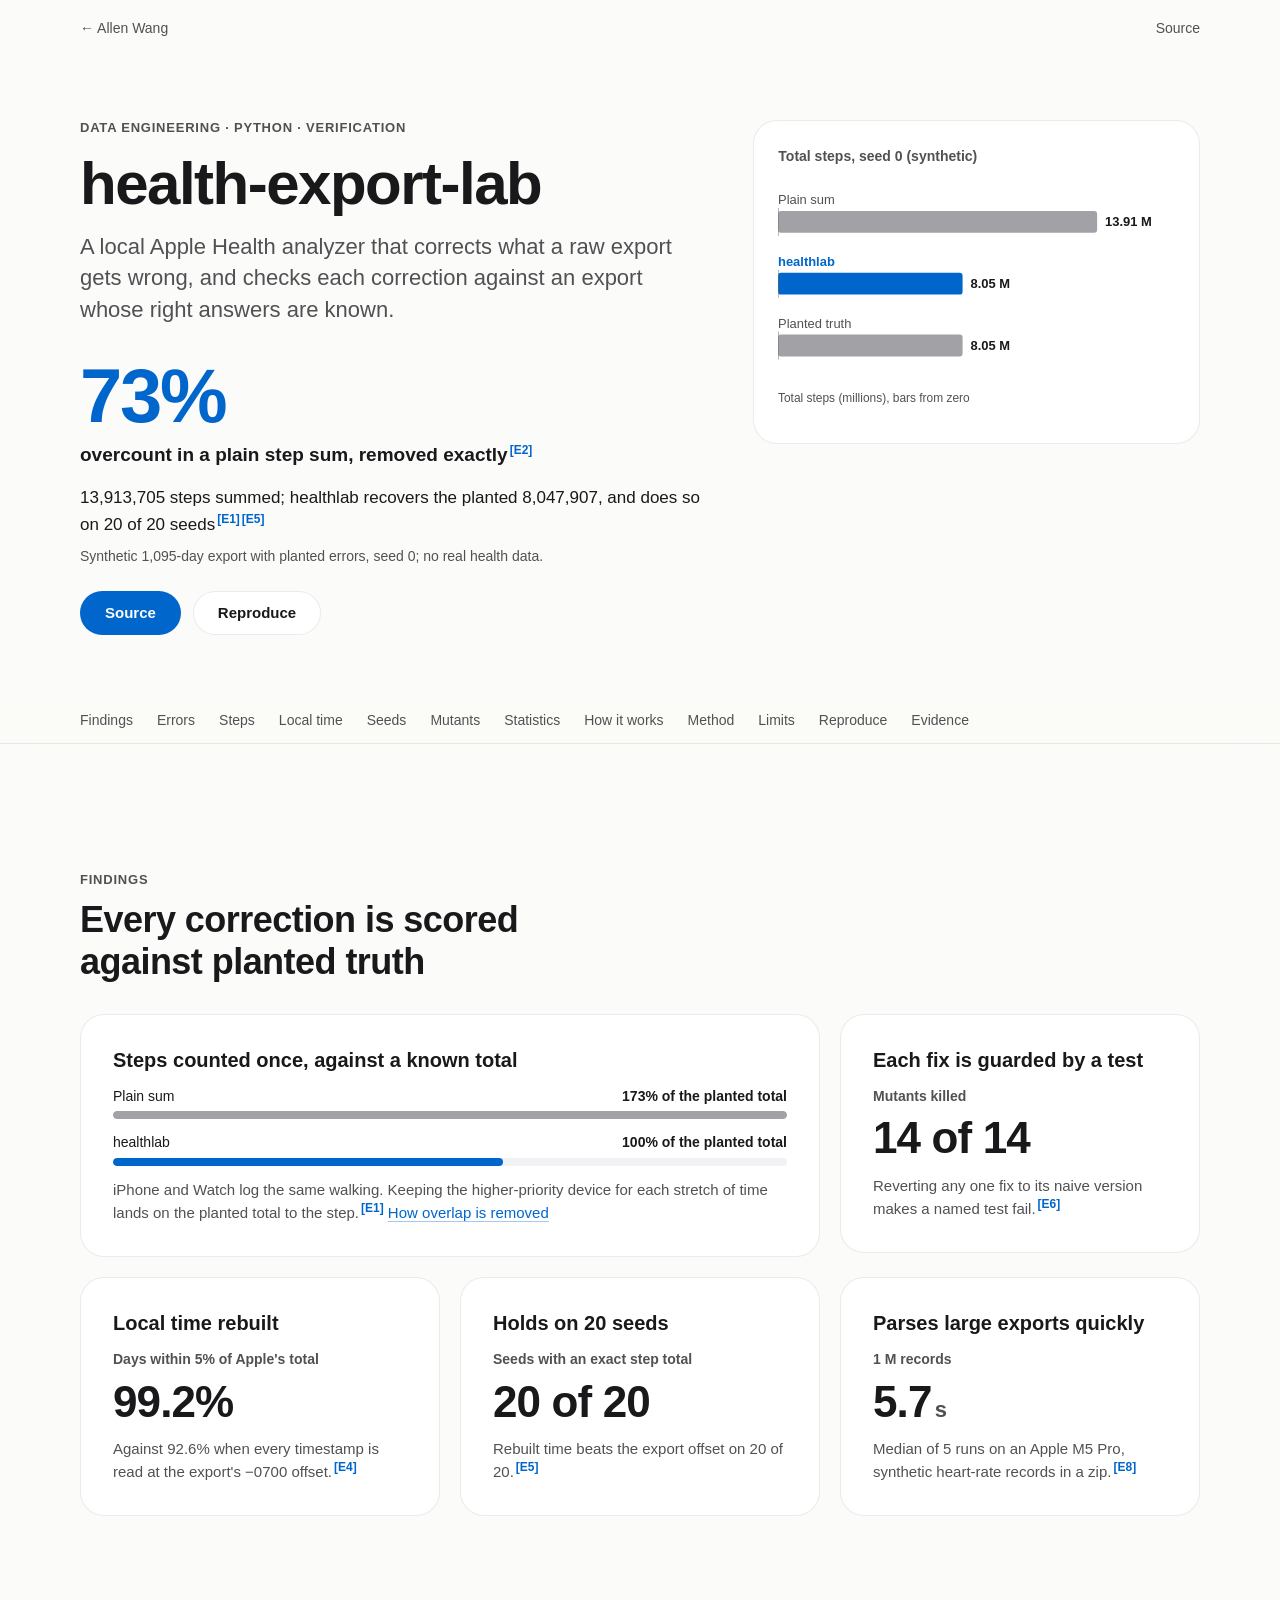
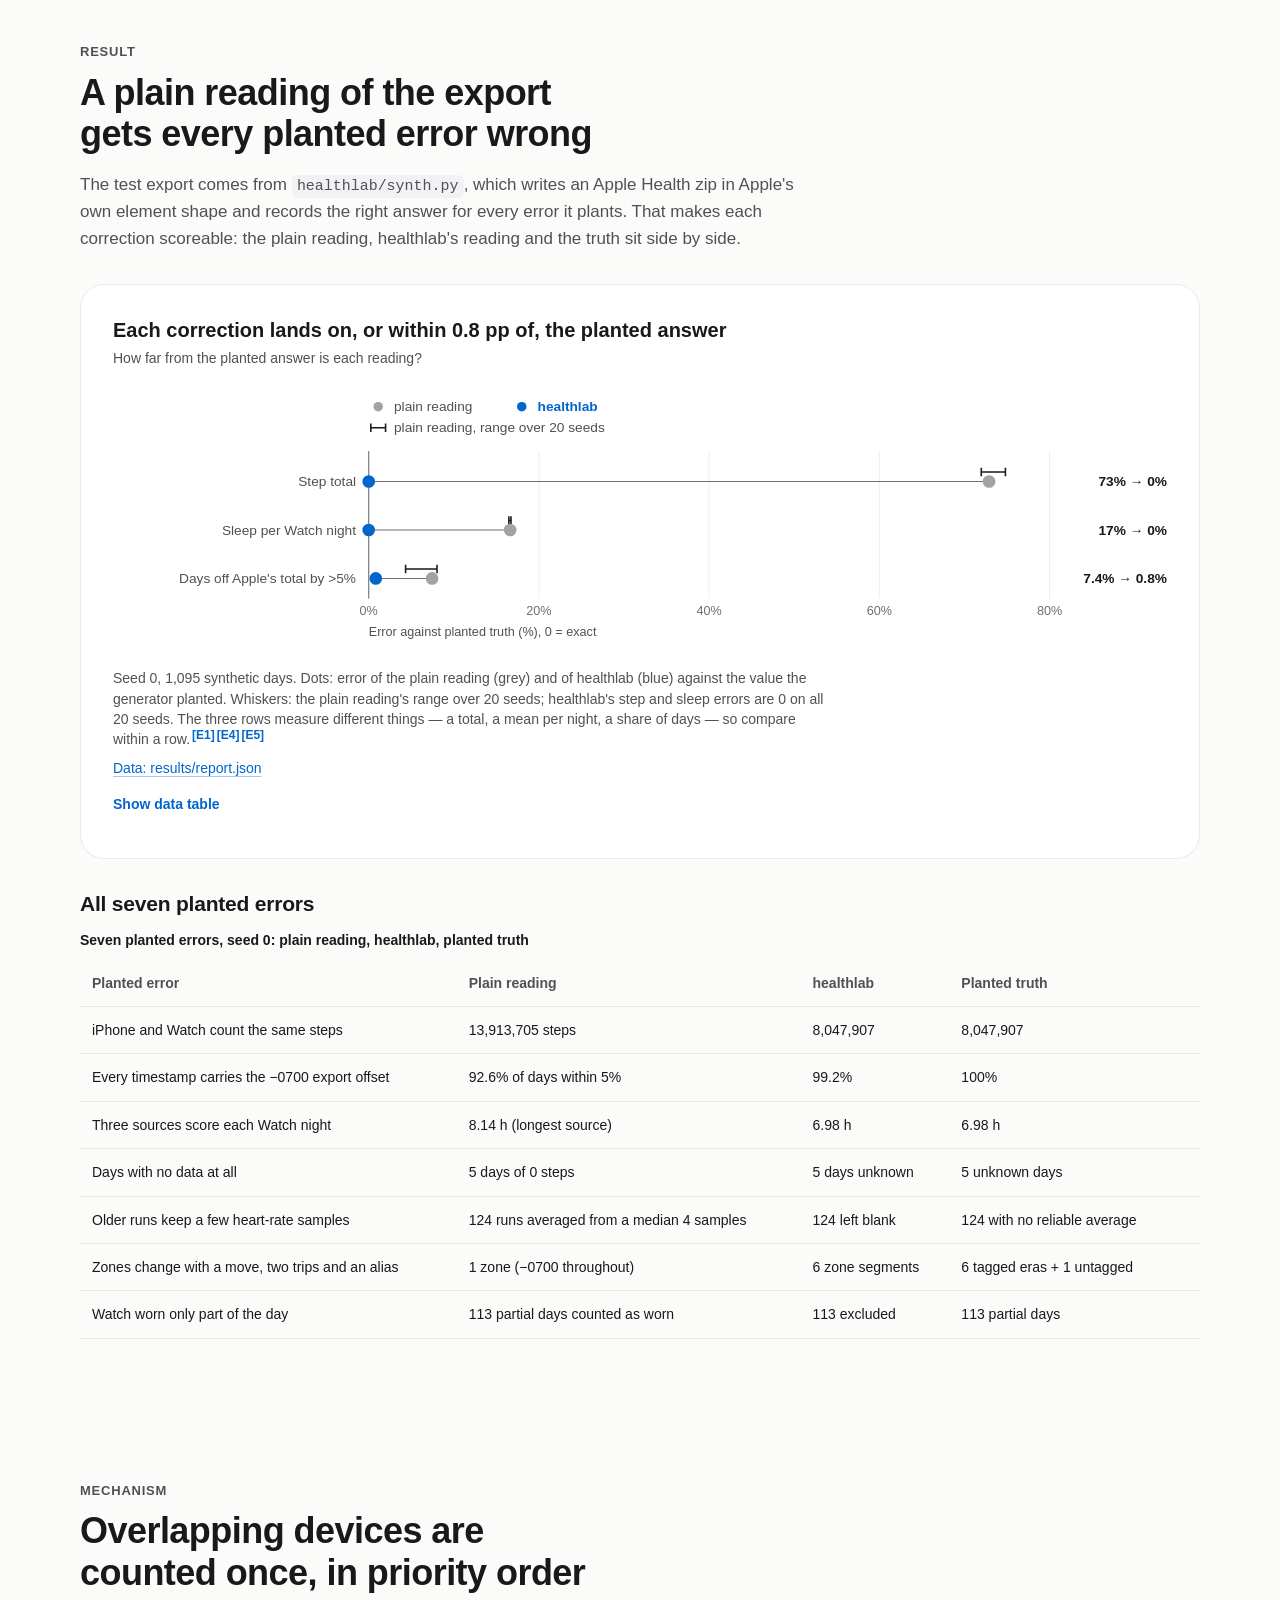
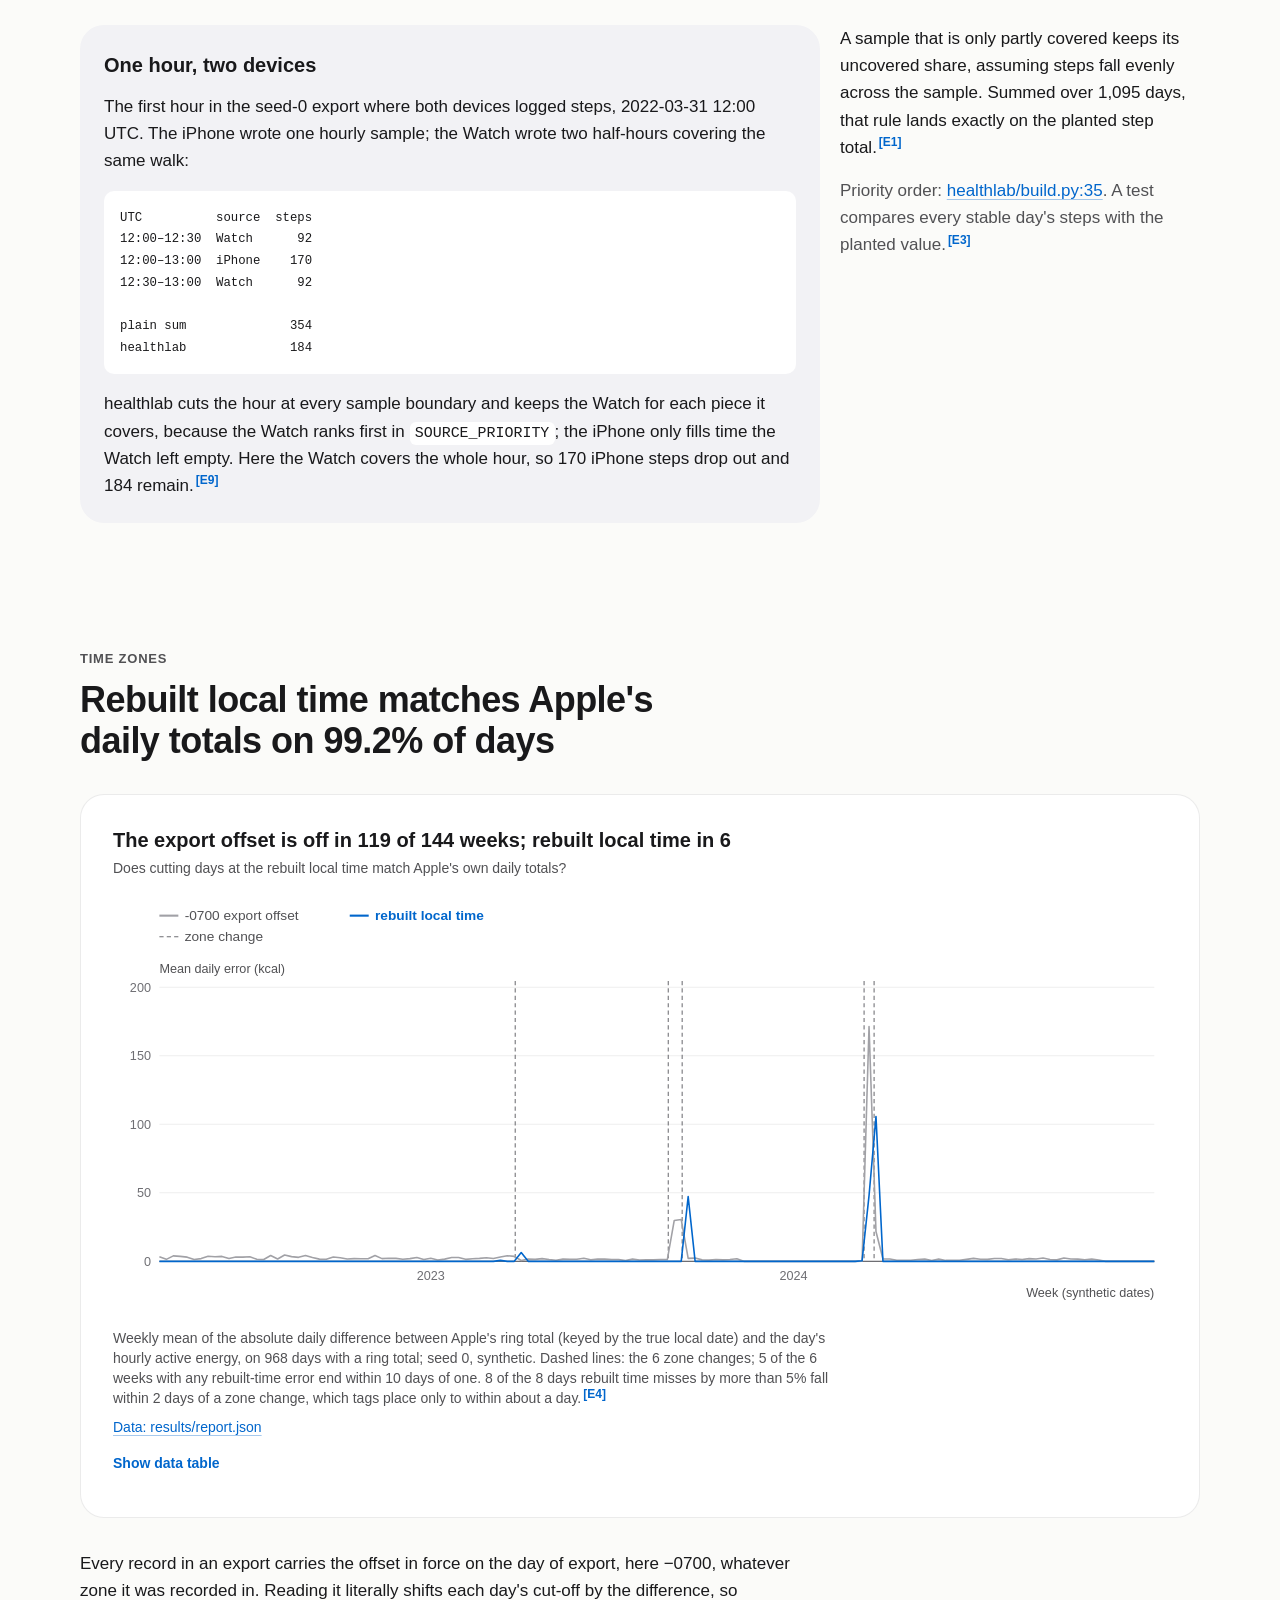
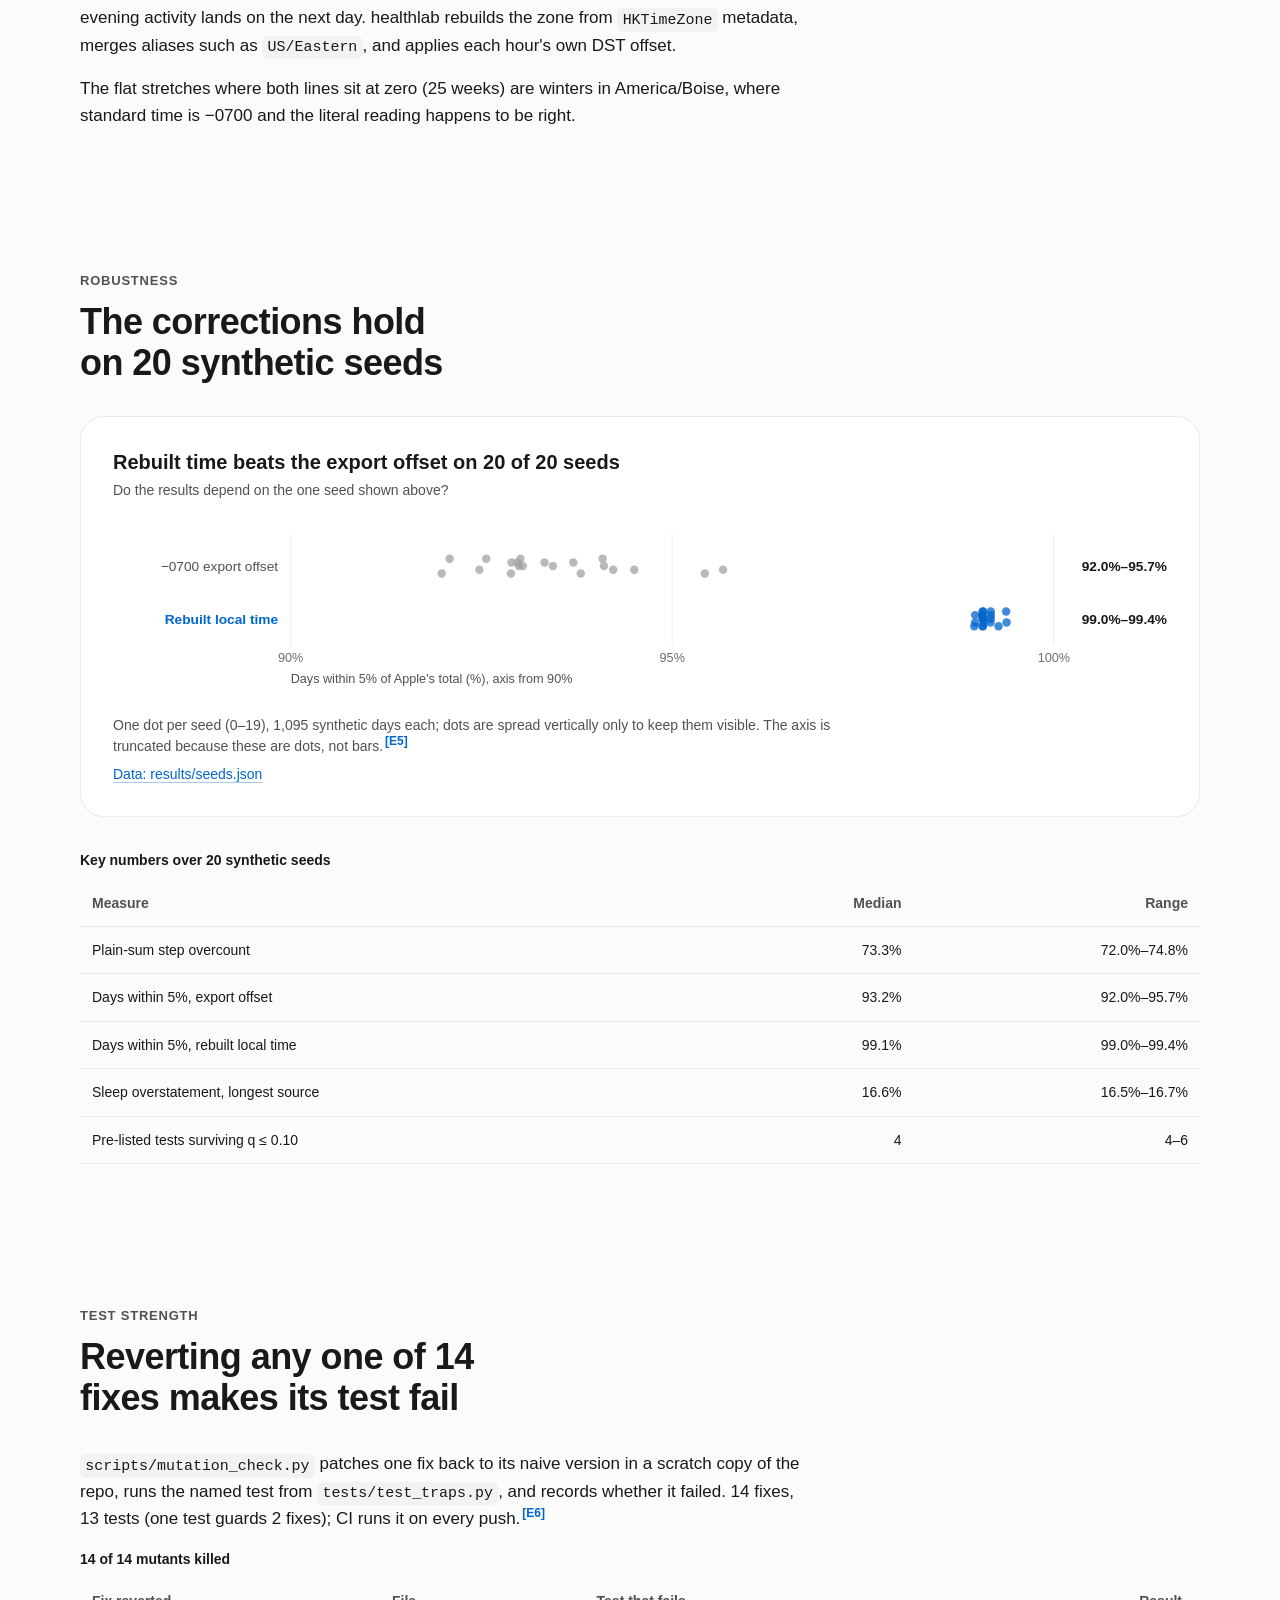
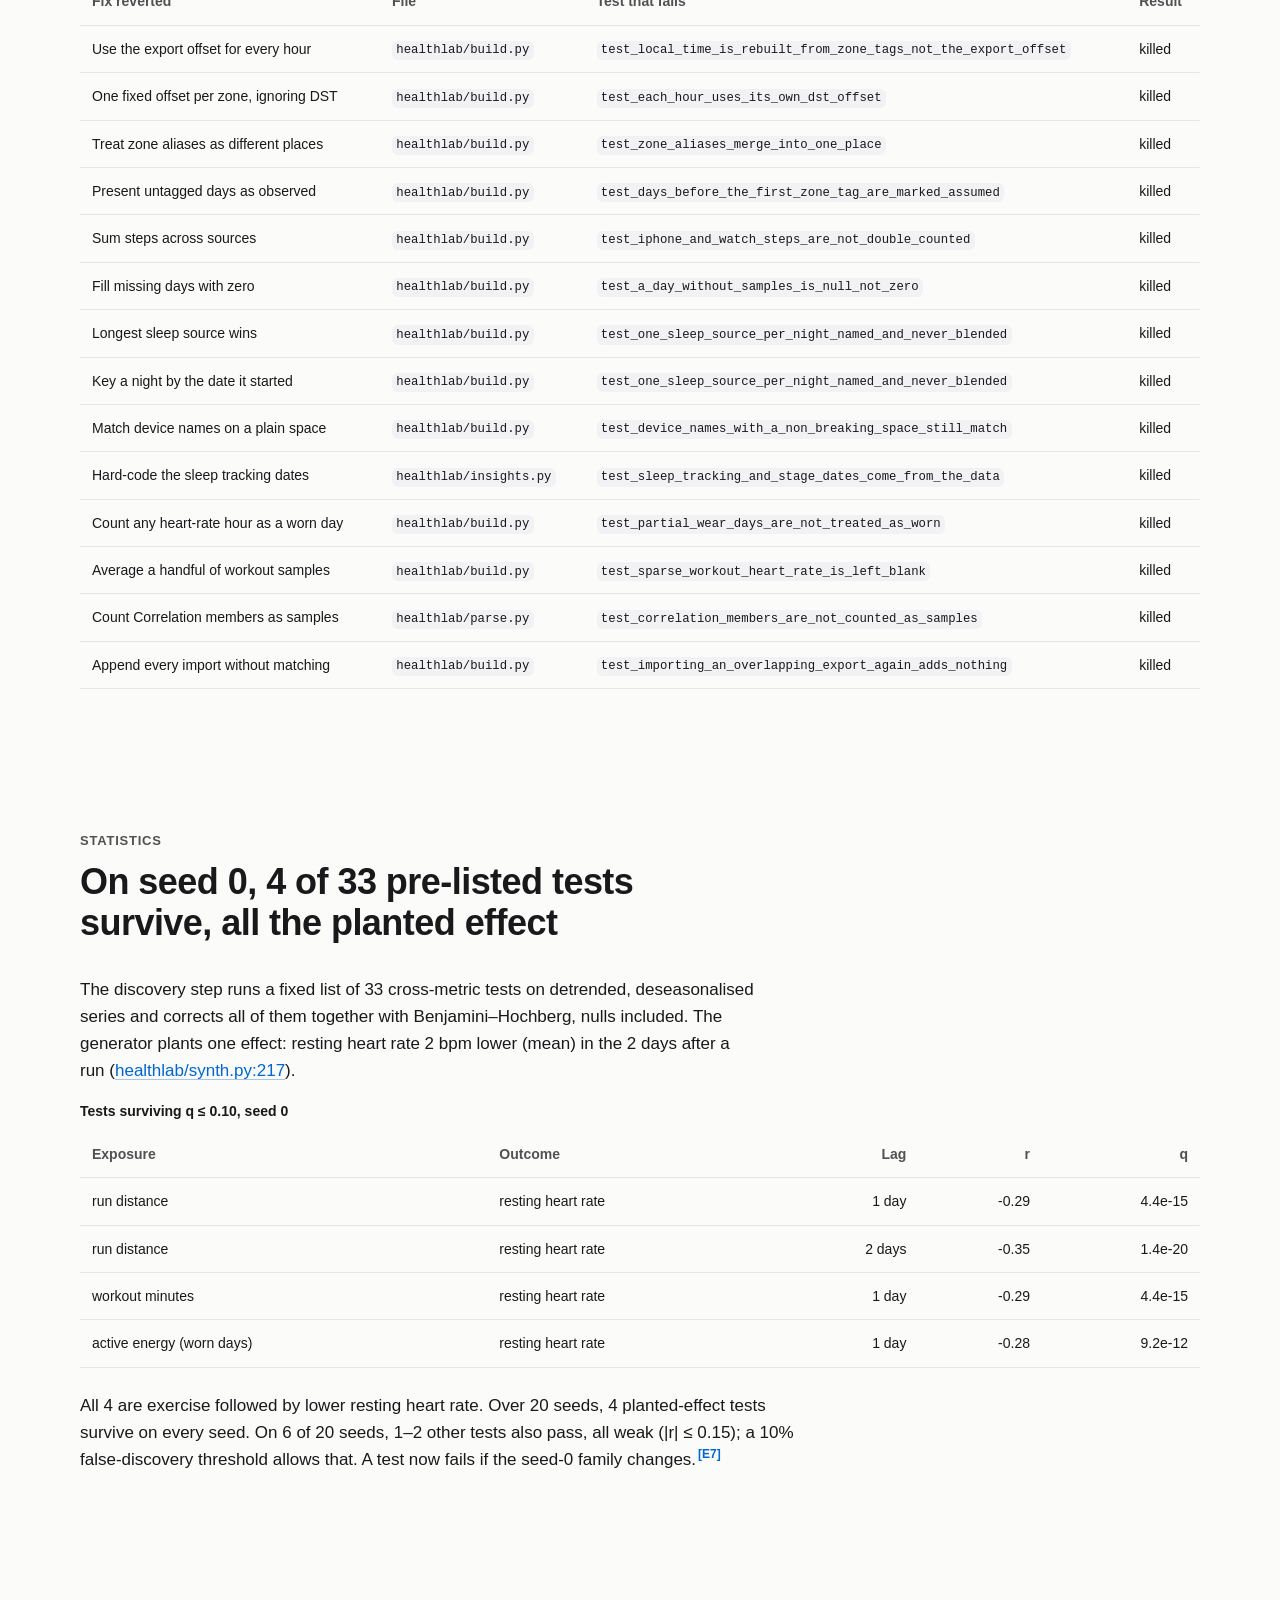
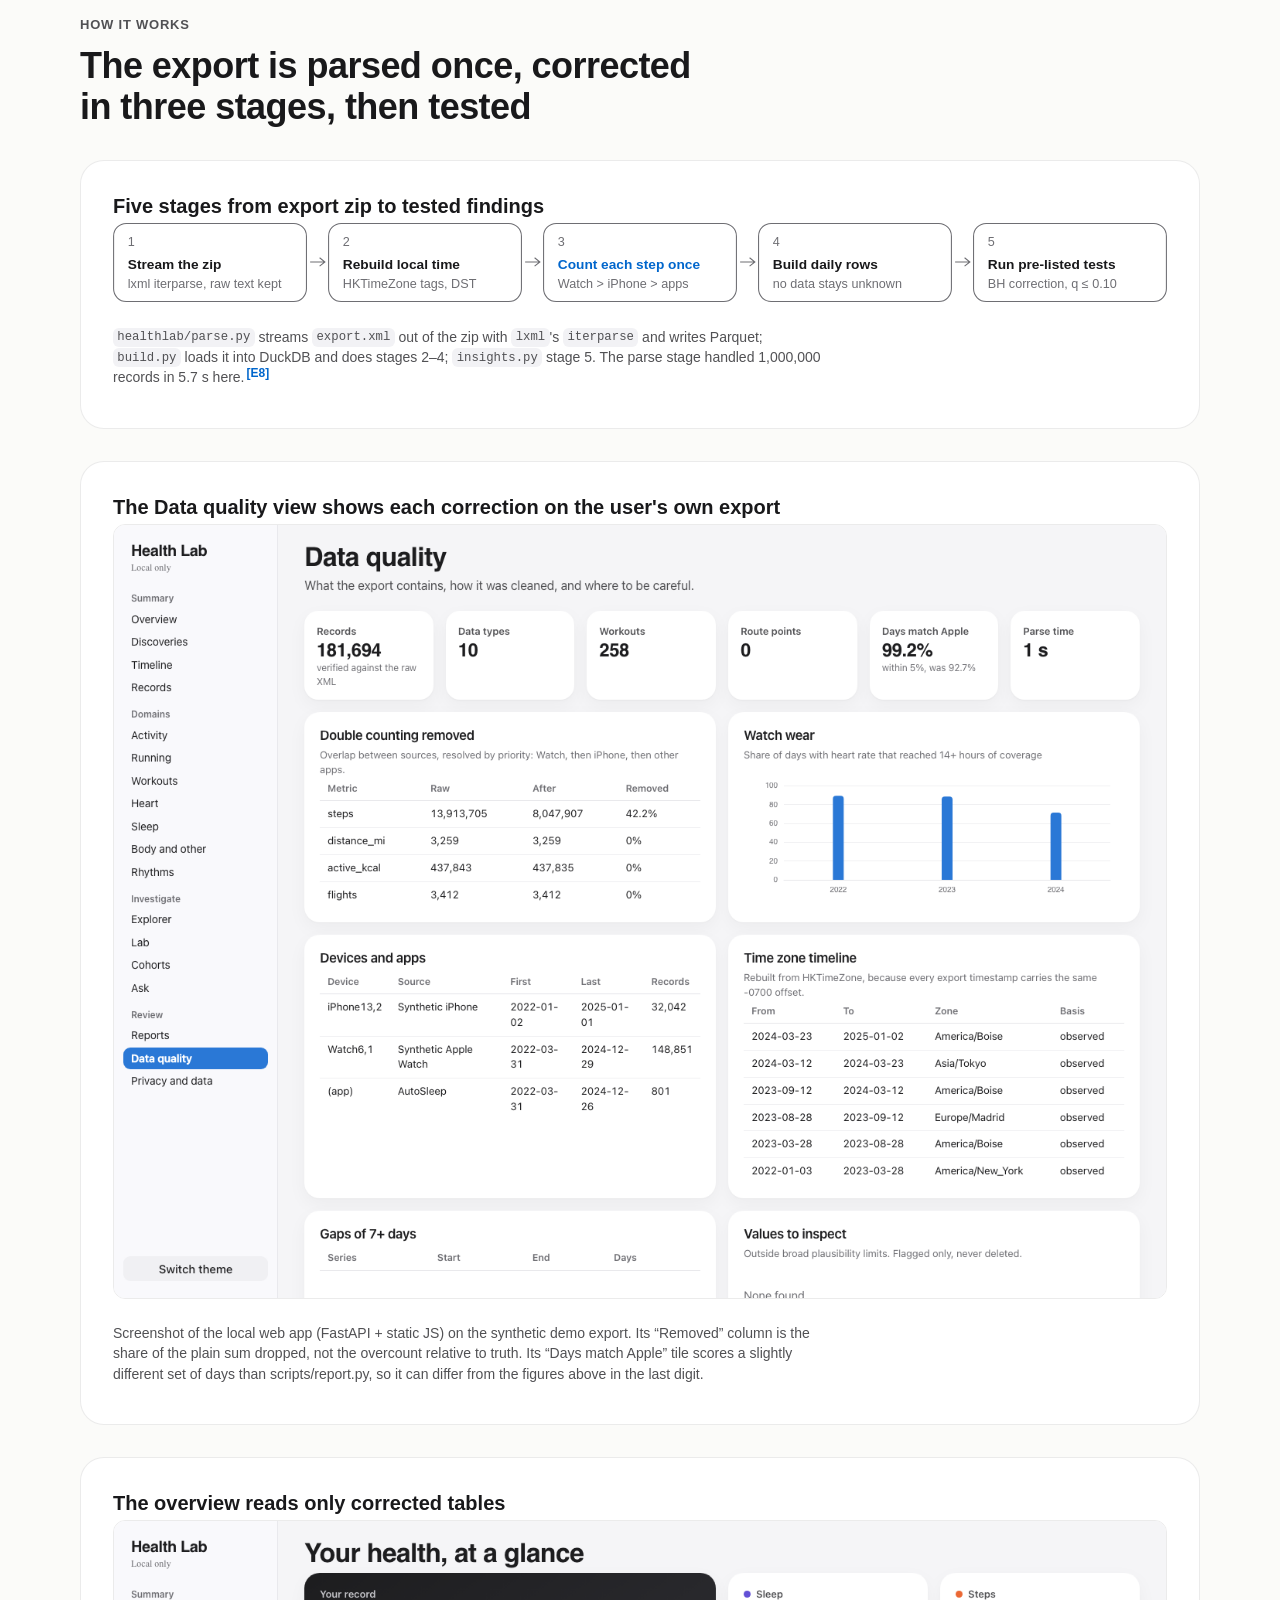
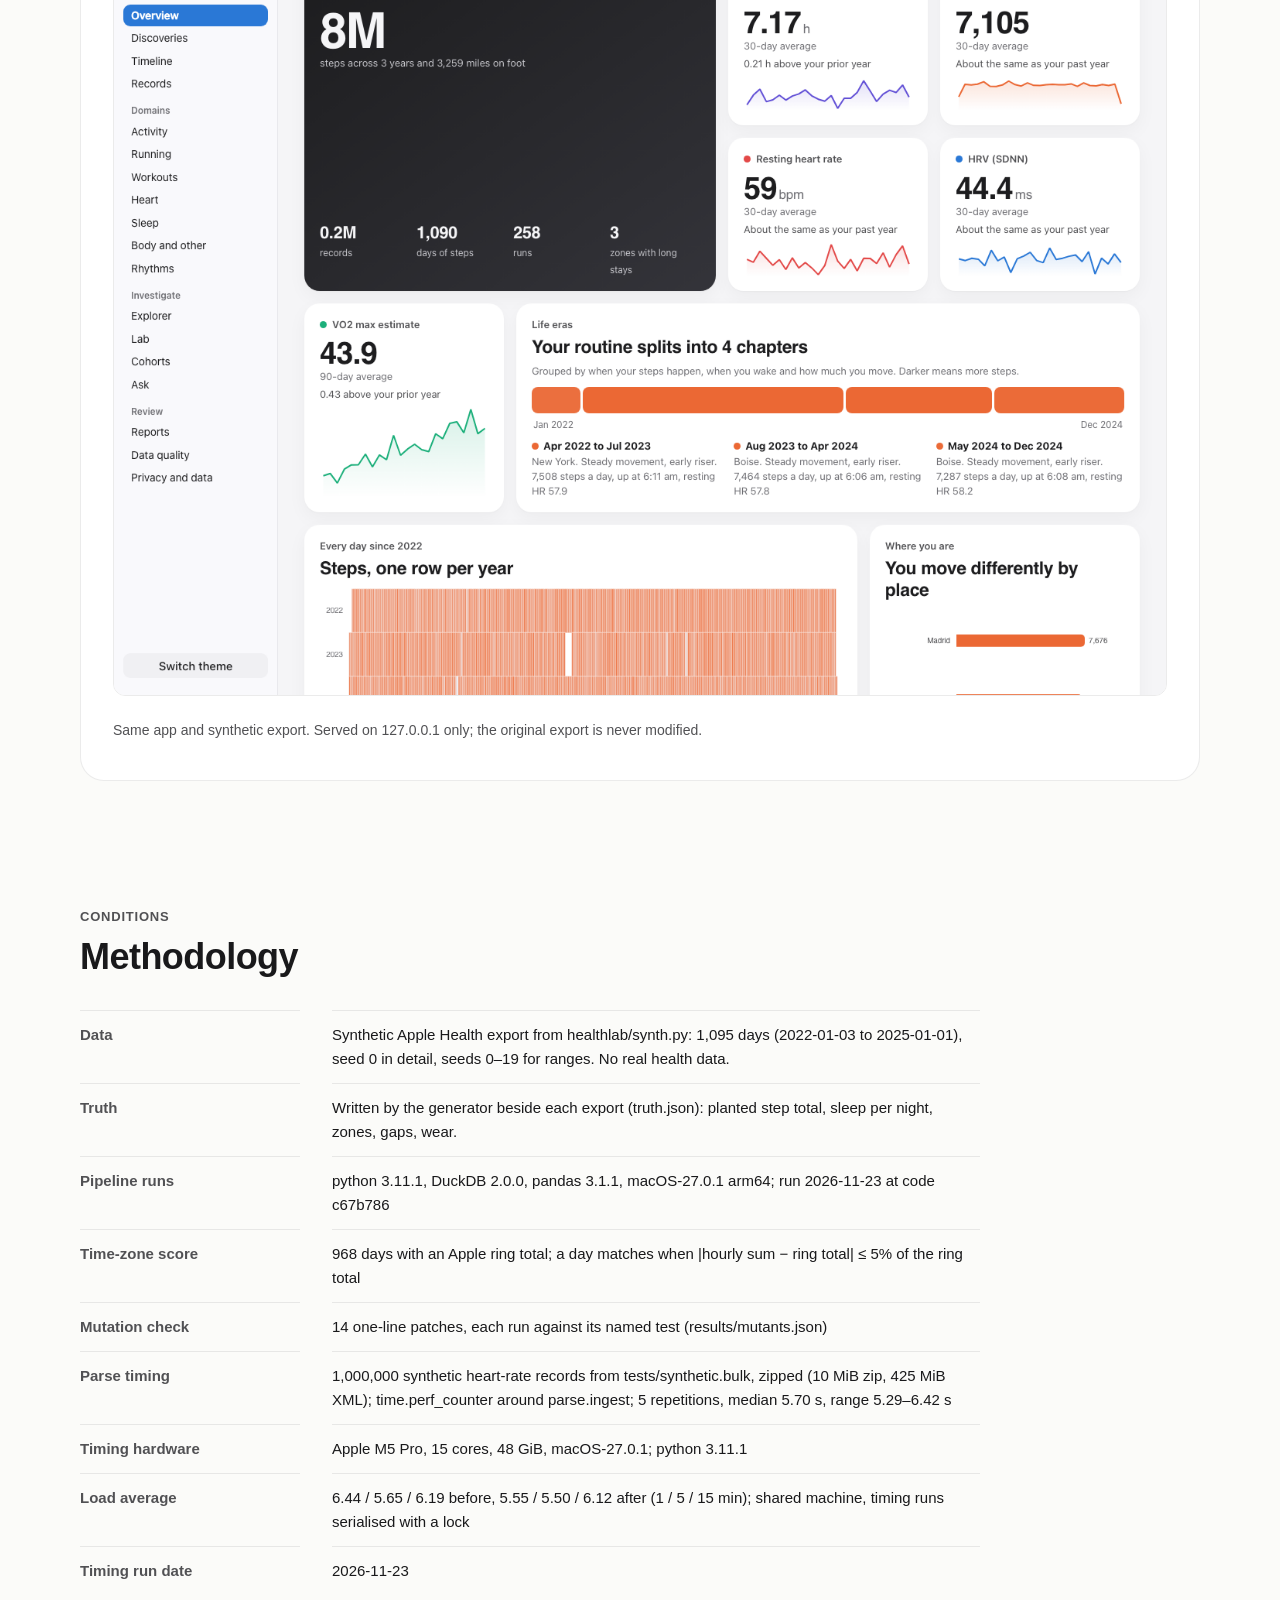
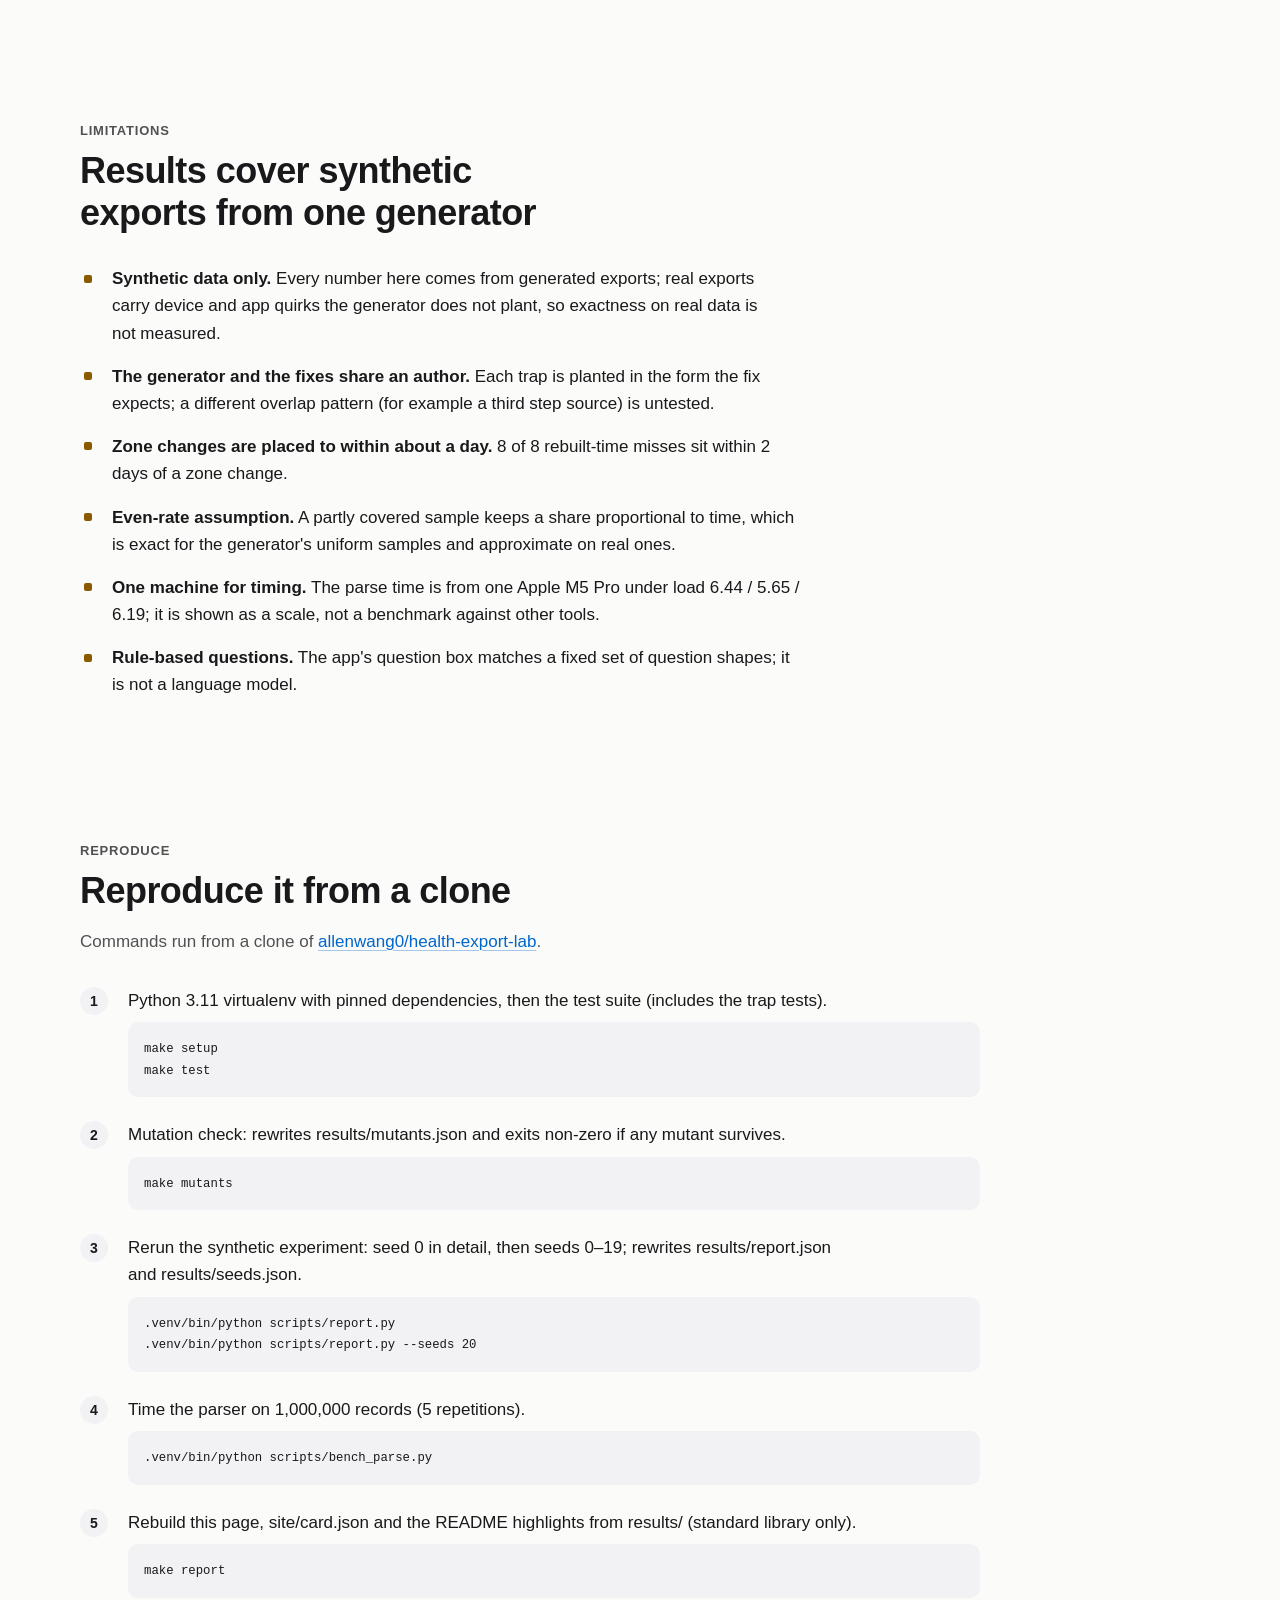
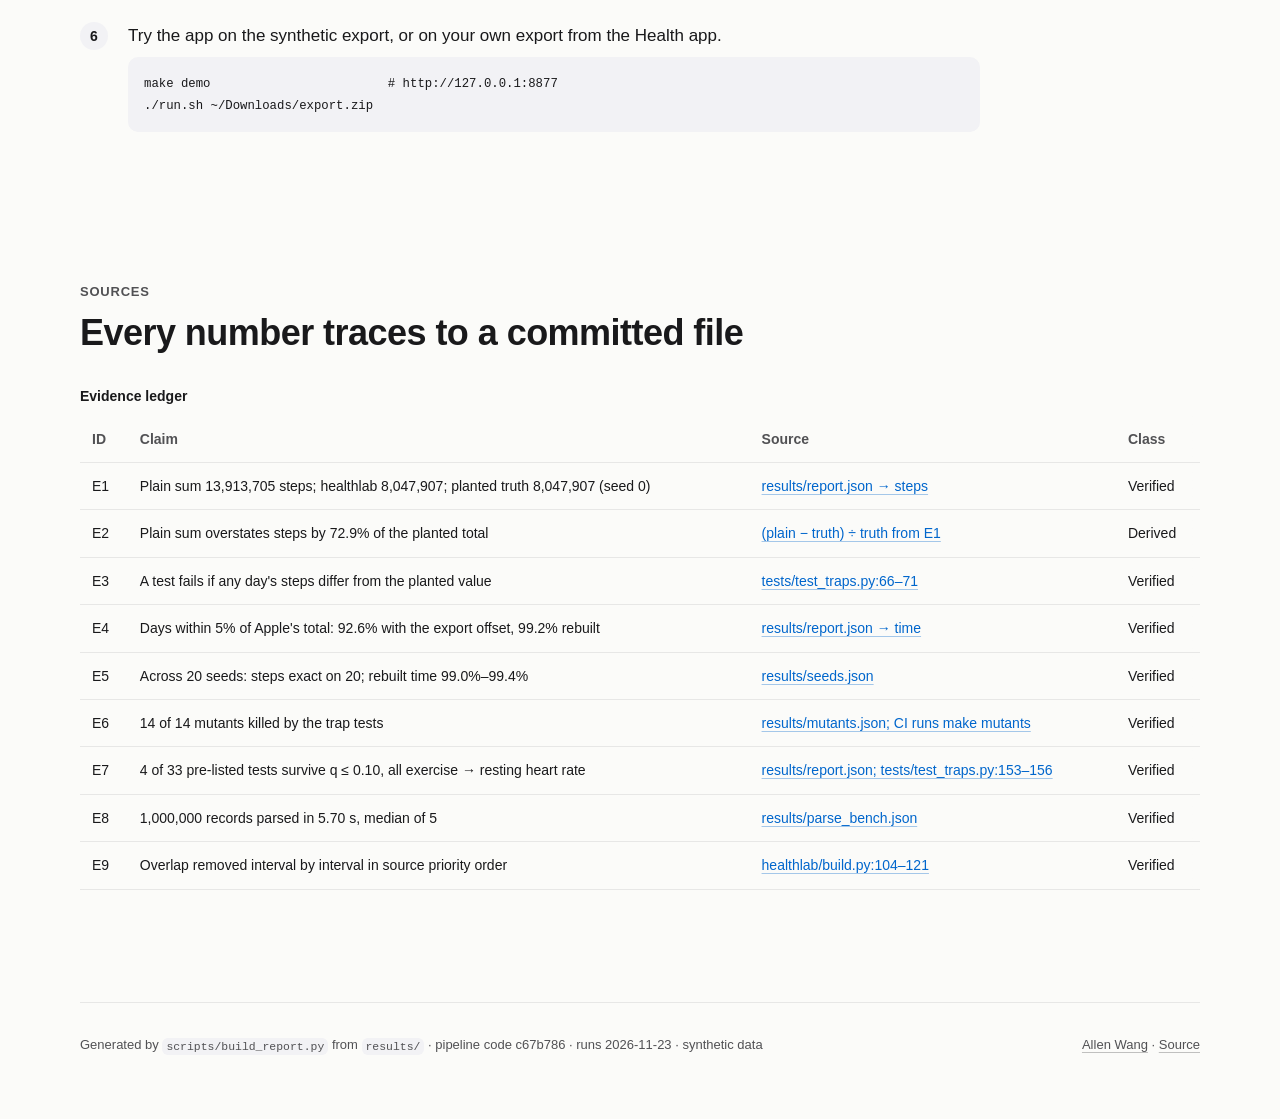
==== commit 8740cfd7: "fix(report): kit legend and rk.num units; title health-export-lab per README H1" ====
--- a/report/index.html
+++ b/report/index.html
@@ -2,136 +2,300 @@
 <html lang="en">
 <head>
 <meta charset="utf-8">
-<meta name="viewport" content="width=device-width, initial-scale=1, viewport-fit=cover">
-<title>Apple Health export traps · Allen Wang</title>
-<meta name="description" content="On a synthetic Apple Health export, rebuilding local time matches Apple's daily totals on 99.2 % of days, up from 92.6 %.">
-<meta name="theme-color" content="#f5f5f7" media="(prefers-color-scheme: light)">
-<meta name="theme-color" content="#0b0b0b" media="(prefers-color-scheme: dark)">
-<link rel="icon" href="data:,">
-<script>try{var t=localStorage.getItem("theme");if(t==="light"||t==="dark")document.documentElement.setAttribute("data-theme",t)}catch(e){}</script>
-<link rel="stylesheet" href="kit/report.css">
+<meta name="viewport" content="width=device-width, initial-scale=1">
+<title>health-export-lab · Allen Wang</title>
+<meta name="description" content="A local Apple Health analyzer that removes a 73% step overcount exactly and rebuilds local time, scored against planted truth in synthetic exports.">
+<link rel="canonical" href="https://allenwang0.github.io/health-export-lab/">
+<meta name="color-scheme" content="light dark">
+<meta property="og:type" content="article">
+<meta property="og:title" content="health-export-lab · Allen Wang">
+<meta property="og:description" content="A local Apple Health analyzer that removes a 73% step overcount exactly and rebuilds local time, scored against planted truth in synthetic exports.">
+<meta property="og:url" content="https://allenwang0.github.io/health-export-lab/">
+<meta property="og:site_name" content="Allen Wang">
+<script>try{var t=localStorage.getItem("theme");if(t==="light"||t==="dark")document.documentElement.setAttribute("data-theme",t)}catch(e){}addEventListener("beforeprint",function(){document.querySelectorAll("details").forEach(function(d){d.open=true})});</script>
 <style>
-/* report.local */
-.hero-fig{margin-top:40px;max-width:760px}
-.tablewrap td{white-space:normal;min-width:7em}
-#traps .tablewrap td,#traps .tablewrap th,#reproduce .tablewrap td{text-align:left}
-.s>.rk-table{margin-top:24px}
-.bento .card .cmp{margin-bottom:12px}
-/* The trap scoreboard stacks into one block per trap on phones instead of scrolling sideways. */
-@media (max-width:599px){[data-stack] thead{display:none}[data-stack] tr,[data-stack] th,[data-stack] td{display:block;position:static;white-space:normal;text-align:left!important;border:0}
-[data-stack] tr{border-top:1px solid var(--hairline);padding:8px 0}[data-stack] th{padding:4px 12px}
-[data-stack] td{display:grid;grid-template-columns:7.5em 1fr;gap:8px;padding:2px 12px}[data-stack] td::before{content:attr(data-label);color:var(--ink-3)}}
-/* charts.js never draws narrower than 260 px; keep plots >= 260 px at 320 px so text stays >= 11 px */
+/* report-kit v1.1 — shared tokens and components for project reports. Inlined by report_kit.py. */
+:root {
+  --space-1: 4px; --space-2: 8px; --space-3: 12px; --space-4: 16px; --space-5: 24px;
+  --space-6: 32px; --space-7: 48px; --space-8: 64px; --space-9: 96px; --space-10: 128px;
+  --page-max: 1120px; --measure: 720px; --gutter: 48px; --section-gap: 112px;
+  --card-gap: 20px; --card-pad: 32px; --radius-card: 24px; --radius-sm: 10px; --nav-h: 44px;
+  --font: -apple-system, BlinkMacSystemFont, "SF Pro Text", "Inter", "Segoe UI", Roboto, sans-serif;
+  --mono: ui-monospace, "SF Mono", "JetBrains Mono", Menlo, Consolas, monospace;
+  --fs-eyebrow: 13px; --fs-hero: clamp(36px, 5.2vw, 60px); --fs-hero-metric: clamp(44px, 7vw, 76px);
+  --fs-h2: clamp(26px, 3.2vw, 36px); --fs-h3: 21px; --fs-card-h: clamp(17px, 1.6vw, 20px);
+  --fs-card-metric: clamp(32px, 4vw, 44px); --fs-body: 17px; --fs-small: 14px; --fs-chart: 13px; --fs-code: 14px;
+  --ease: cubic-bezier(.2, 0, 0, 1); --ease-out: cubic-bezier(.16, 1, .3, 1);
+  --t-fast: 150ms; --t-mid: 220ms; --t-reveal: 320ms;
+  --canvas: #FBFBF9; --surface: #FFFFFF; --surface-sunk: #F2F2F5;
+  --text: #19191B; --text-2: #515154; --text-3: #6E6E73;
+  --border: rgba(0, 0, 0, .08); --grid: rgba(0, 0, 0, .07);
+  --accent: #0066CC; --focus-ring: 0 0 0 3px rgba(0, 102, 204, .45); --data-muted: #A1A1A6;
+  --data-1: #0066CC; --data-2: #E07A00; --data-3: #2A9D8F; --data-4: #8E5BD0; --data-5: #C2410C; --data-6: #5F6B7A;
+  --good: #1F7A4D; --bad: #B3261E; --caution: #8A5A00;
+  color-scheme: light;
+}
+@media (prefers-color-scheme: dark) {
+  :root:not([data-theme="light"]) {
+    --canvas: #0B0B0B; --surface: #161618; --surface-sunk: #1F1F22;
+    --text: #F5F5F7; --text-2: #A1A1A6; --text-3: #8A8A8E;
+    --border: rgba(255, 255, 255, .10); --grid: rgba(255, 255, 255, .08);
+    --accent: #3D9BFF; --focus-ring: 0 0 0 3px rgba(61, 155, 255, .55); --data-muted: #636366;
+    --data-1: #3D9BFF; --data-2: #FF9A2E; --data-3: #45C2B3; --data-4: #AC82E6; --data-5: #EE6A33; --data-6: #8896A8;
+    --good: #4CC38A; --bad: #F2726A; --caution: #E0B04A;
+    color-scheme: dark;
+  }
+}
+:root[data-theme="dark"] {
+  --canvas: #0B0B0B; --surface: #161618; --surface-sunk: #1F1F22;
+  --text: #F5F5F7; --text-2: #A1A1A6; --text-3: #8A8A8E;
+  --border: rgba(255, 255, 255, .10); --grid: rgba(255, 255, 255, .08);
+  --accent: #3D9BFF; --focus-ring: 0 0 0 3px rgba(61, 155, 255, .55); --data-muted: #636366;
+  --data-1: #3D9BFF; --data-2: #FF9A2E; --data-3: #45C2B3; --data-4: #AC82E6; --data-5: #EE6A33; --data-6: #8896A8;
+  --good: #4CC38A; --bad: #F2726A; --caution: #E0B04A;
+  color-scheme: dark;
+}
+@media (max-width: 1067px) {
+  :root { --measure: 680px; --gutter: 32px; --section-gap: 88px; --card-gap: 16px; --card-pad: 28px; }
+}
+@media (max-width: 734px) {
+  :root { --measure: 100%; --gutter: 20px; --section-gap: 64px; --card-gap: 12px; --card-pad: 20px;
+    --radius-card: 20px; --radius-sm: 8px; --fs-body: 16px; --fs-chart: 12px; }
+}
+
+/* Base */
+*, *::before, *::after { box-sizing: border-box; }
+html { scroll-behavior: smooth; -webkit-text-size-adjust: 100%; }
+body { margin: 0; background: var(--canvas); color: var(--text); font: 400 var(--fs-body)/1.6 var(--font);
+  -webkit-font-smoothing: antialiased; text-rendering: optimizeLegibility; }
+h1, h2, h3, h4 { margin: 0; text-wrap: balance; }
+p, li { text-wrap: pretty; }
+p { margin: 0 0 var(--space-4); }
+a { color: var(--accent); text-decoration: underline; text-decoration-thickness: 1px; text-underline-offset: 3px;
+  text-decoration-color: color-mix(in srgb, currentColor 35%, transparent); transition: text-decoration-color var(--t-fast) var(--ease); }
+a:hover { text-decoration-color: currentColor; }
+:focus-visible { outline: 2px solid var(--accent); outline-offset: 2px; box-shadow: var(--focus-ring); border-radius: 4px; }
+[id] { scroll-margin-top: calc(var(--nav-h) + var(--space-5)); }
+code, pre, kbd { font-family: var(--mono); font-size: .88em; }
+.num, table, .tabular, svg text { font-variant-numeric: tabular-nums; }
+.sr-only { position: absolute; width: 1px; height: 1px; overflow: hidden; clip: rect(0 0 0 0); white-space: nowrap; }
+.skip { position: absolute; left: var(--space-4); top: -60px; padding: var(--space-3) var(--space-4); background: var(--surface);
+  border-radius: var(--radius-sm); z-index: 10; }
+.skip:focus { top: var(--space-3); }
+.wrap { max-width: calc(var(--page-max) + 2 * var(--gutter)); margin: 0 auto; padding: 0 var(--gutter); }
+.prose { max-width: var(--measure); }
+.muted { color: var(--text-2); }
+
+/* Report header (identity row) */
+.report-header { display: flex; justify-content: space-between; align-items: center; gap: var(--space-4);
+  min-height: 56px; font-size: var(--fs-small); }
+.report-header a { color: var(--text-2); text-decoration: none; padding: var(--space-3) 0; }
+.report-header a:hover { color: var(--text); }
+
+/* Hero */
+.hero { padding-block: var(--space-8); }
+.hero-grid { display: grid; grid-template-columns: 7fr 5fr; gap: var(--space-7); align-items: start; }
+.eyebrow { font-size: var(--fs-eyebrow); font-weight: 600; line-height: 1.2; letter-spacing: .06em; text-transform: uppercase;
+  color: var(--text-2); margin: 0 0 var(--space-4); }
+.hero-title { font-size: var(--fs-hero); font-weight: 700; line-height: 1.05; letter-spacing: -.025em; }
+.hero-sub { font-size: clamp(19px, 1.9vw, 22px); line-height: 1.45; color: var(--text-2); margin: var(--space-4) 0 var(--space-6); max-width: 34em; }
+.hero-metric { margin: 0 0 var(--space-4); }
+.hero-metric .value { display: block; font-size: var(--fs-hero-metric); font-weight: 700; line-height: 1; letter-spacing: -.03em;
+  color: var(--accent); font-variant-numeric: tabular-nums; }
+.hero-metric .label { display: block; margin-top: var(--space-2); font-size: 19px; font-weight: 600; line-height: 1.35; }
+.hero-support { font-size: var(--fs-body); margin: 0 0 var(--space-2); }
+.hero-context { font-size: var(--fs-small); line-height: 1.45; color: var(--text-2); margin: 0 0 var(--space-5); }
+.actions { display: flex; flex-wrap: wrap; gap: var(--space-3); }
+.btn { display: inline-flex; align-items: center; min-height: 44px; padding: 0 var(--space-5); border-radius: 999px;
+  font-size: 15px; font-weight: 600; text-decoration: none; border: 1px solid var(--border); color: var(--text); background: var(--surface);
+  transition: background var(--t-fast) var(--ease), transform var(--t-fast) var(--ease); }
+.btn:hover { background: var(--surface-sunk); }
+.btn:active { transform: scale(.98); }
+.btn-primary { background: var(--accent); border-color: transparent; color: var(--canvas); }
+.btn-primary:hover { background: color-mix(in srgb, var(--accent) 88%, #000); }
+.hero-figure { margin: 0; background: var(--surface); border: 1px solid var(--border); border-radius: var(--radius-card); padding: var(--space-5); }
+.hero-figure .card-label { margin-bottom: var(--space-4); }
+
+/* Sticky section nav */
+.report-nav { position: sticky; top: 0; z-index: 5; background: color-mix(in srgb, var(--canvas) 86%, transparent);
+  -webkit-backdrop-filter: saturate(1.8) blur(16px); backdrop-filter: saturate(1.8) blur(16px); border-bottom: 1px solid var(--border); }
+.report-nav ul, .report-toc ul { display: flex; gap: 0 var(--space-5); margin: 0 auto; padding: 0 var(--gutter); max-width: calc(var(--page-max) + 2 * var(--gutter));
+  list-style: none; overflow-x: auto; scrollbar-width: none; }
+.report-nav a, .report-toc a { display: flex; align-items: center; min-height: var(--nav-h); white-space: nowrap; font-size: var(--fs-small);
+  color: var(--text-2); text-decoration: none; }
+.report-nav a:hover, .report-toc a:hover { color: var(--text); }
+/* Inline contents (Tier B): the nav's type and divider, not sticky, wraps instead of scrolling */
+.report-toc { border-bottom: 1px solid var(--border); }
+.report-toc ul { flex-wrap: wrap; overflow: visible; }
+
+/* Sections */
+.section { padding-top: var(--section-gap); }
+.section-head { margin: 0 0 var(--space-6); max-width: var(--measure); }
+.section-head h2 { font-size: var(--fs-h2); font-weight: 650; line-height: 1.15; letter-spacing: -.015em; }
+.section-head .eyebrow { margin-bottom: var(--space-3); }
+.section-head p { margin: var(--space-4) 0 0; color: var(--text-2); }
+h3.sub { font-size: var(--fs-h3); font-weight: 600; line-height: 1.25; letter-spacing: -.01em; margin: var(--space-6) 0 var(--space-3); }
+.anchor { margin-left: .3em; color: var(--text-3); text-decoration: none; opacity: 0; transition: opacity var(--t-fast) var(--ease); }
+h2:hover .anchor, .anchor:focus-visible { opacity: 1; }
+
+/* Bento grid: 12 / 6 / 1 columns */
+.bento { display: grid; grid-template-columns: repeat(12, minmax(0, 1fr)); gap: var(--card-gap); align-items: start; }
+.span-12 { grid-column: span 12; } .span-8 { grid-column: span 8; } .span-6 { grid-column: span 6; } .span-4 { grid-column: span 4; }
+@media (max-width: 1067px) {
+  .bento { grid-template-columns: repeat(6, minmax(0, 1fr)); }
+  .span-12, .span-8, .span-4 { grid-column: span 6; } .span-6 { grid-column: span 3; }
+  .hero-grid { grid-template-columns: 1fr; gap: var(--space-6); }
+}
+@media (max-width: 734px) {
+  .bento { grid-template-columns: minmax(0, 1fr); }
+  .bento > * { grid-column: 1 / -1; order: var(--p, 0); }
+  .hero { padding-block: var(--space-6) var(--space-7); }
+}
+
+/* Cards */
+.card { background: var(--surface); border: 1px solid var(--border); border-radius: var(--radius-card); padding: var(--card-pad); min-width: 0; }
+a.card { display: block; color: inherit; text-decoration: none; transition: box-shadow var(--t-fast) var(--ease), transform var(--t-fast) var(--ease); }
+a.card:hover { box-shadow: 0 6px 24px rgba(0, 0, 0, .06); transform: translateY(-2px); }
+.card-heading { font-size: var(--fs-card-h); font-weight: 600; line-height: 1.3; margin: 0 0 var(--space-3); }
+.card p { font-size: 15px; line-height: 1.55; color: var(--text-2); margin: 0 0 var(--space-3); }
+.card p:last-child { margin-bottom: 0; }
+.card-label { font-size: var(--fs-small); font-weight: 600; color: var(--text-2); margin: 0 0 var(--space-2); }
+.metric { margin: 0 0 var(--space-3); }
+.metric dt { font-size: var(--fs-small); font-weight: 600; color: var(--text-2); margin-bottom: var(--space-2); }
+.metric dd { margin: 0; font-size: var(--fs-card-metric); font-weight: 650; line-height: 1.05; letter-spacing: -.02em; font-variant-numeric: tabular-nums; }
+.metric .unit { font-size: .5em; font-weight: 600; letter-spacing: 0; color: var(--text-2); margin-left: .15em; }
+.reported { display: inline-block; font-size: 12px; font-weight: 600; color: var(--caution); margin-left: var(--space-2); }
+
+/* Comparison bars (HTML, inside cards) */
+.cmp { display: grid; gap: var(--space-3); margin: var(--space-3) 0; }
+.cmp-row { display: grid; grid-template-columns: minmax(0, 1fr); gap: var(--space-1); font-size: var(--fs-small); }
+.cmp-head { display: flex; justify-content: space-between; gap: var(--space-3); }
+.cmp-head b { font-weight: 600; font-variant-numeric: tabular-nums; }
+.cmp-track { height: 8px; border-radius: 4px; background: var(--surface-sunk); overflow: hidden; }
+.cmp-fill { display: block; height: 100%; border-radius: 4px; background: var(--data-muted); }
+.cmp-fill.is-accent { background: var(--accent); }
+
+/* Figure panel */
+.figure { margin: 0; background: var(--surface); border: 1px solid var(--border); border-radius: var(--radius-card); padding: var(--card-pad); }
+.figure + .figure, .figure + p, p + .figure, .note + .figure, .figure + .note { margin-top: var(--space-6); }
+.fig-takeaway { font-size: var(--fs-card-h); font-weight: 600; line-height: 1.3; margin: 0 0 var(--space-1); }
+.fig-question { font-size: var(--fs-small); color: var(--text-2); margin: 0 0 var(--space-5); }
+svg[role=img] { max-width: 100%; height: auto; }
+.fig-chart svg { display: block; width: 100%; overflow: visible; }
+.v-t, .v-p { display: none; }
+@media (max-width: 1067px) { .v-d { display: none; } .v-t { display: block; } }
+@media (max-width: 734px) { .v-t { display: none; } .v-p { display: block; } }
+.figure figcaption { font-size: var(--fs-small); line-height: 1.45; color: var(--text-2); margin-top: var(--space-5); max-width: var(--measure); }
+.figure figcaption p { margin: 0 0 var(--space-2); }
+.fig-chart img, .fig-chart picture, .hero-figure img, .hero-figure picture { display: block; max-width: 100%; height: auto; }
+.fig-chart img, .hero-figure img { border-radius: var(--radius-sm); border: 1px solid var(--border); }
+details.data { margin-top: var(--space-1); font-size: var(--fs-small); }
+details.data summary { cursor: pointer; color: var(--accent); font-weight: 600; min-height: 44px; display: inline-flex; align-items: center; }
+details.data summary::marker { color: var(--text-3); }
+
+/* SVG chart grammar */
+.c-axis { stroke: var(--text-3); stroke-width: 1; fill: none; }
+.c-grid { stroke: var(--grid); stroke-width: 1; fill: none; }
+.c-floor { stroke: var(--text-3); stroke-width: 1; stroke-dasharray: 4 3; fill: none; }
+.c-band { fill: var(--surface-sunk); }
+.c-muted { fill: var(--data-muted); } .c-accent { fill: var(--accent); }
+.c-stroke-muted { stroke: var(--data-muted); fill: none; } .c-stroke-accent { stroke: var(--accent); fill: none; }
+.c-whisker { stroke: var(--text); stroke-width: 1.5; fill: none; }
+.c-label { fill: var(--text-2); font: 500 var(--fs-chart)/1.3 var(--font); }
+.c-value { fill: var(--text); font: 600 var(--fs-chart)/1.3 var(--font); }
+.c-tick { fill: var(--text-3); font: 500 12px/1 var(--font); }
+.c-title { fill: var(--text-2); font: 500 12px/1 var(--font); }
+.c-hi { fill: var(--accent); font-weight: 600; }
+.c-node { fill: var(--surface); stroke: var(--text-3); stroke-width: 1; }
+.c-node-sunk { fill: var(--surface-sunk); stroke: none; }
+.c-free { fill: none; stroke: var(--text-3); stroke-width: 1; stroke-dasharray: 3 2; }
+.c-line { stroke: var(--text-3); stroke-width: 1; fill: none; }
+.c-line-accent { stroke: var(--accent); stroke-width: 1.5; fill: none; }
+
+/* Technical note, code */
+.note { background: var(--surface-sunk); border-radius: var(--radius-card); padding: var(--space-5); }
+.note > h3 { font-size: var(--fs-card-h); font-weight: 600; margin: 0 0 var(--space-3); }
+.note p:last-child { margin-bottom: 0; }
+pre.code { margin: 0 0 var(--space-4); padding: var(--space-4); background: var(--surface-sunk); border-radius: var(--radius-sm);
+  overflow-x: auto; font-size: var(--fs-code); line-height: 1.55; tab-size: 4; }
+.note pre.code { background: var(--surface); }
+:not(pre) > code { padding: .1em .35em; border-radius: 6px; background: var(--surface-sunk); }
+/* short inline code never breaks inside a token; a pathological long one is clipped, never overflows */
+:not(pre) > code, .nowrap { white-space: nowrap; }
+:not(pre) > code { display: inline-block; max-width: 100%; overflow: hidden; text-overflow: ellipsis; vertical-align: bottom; line-height: 1.35; }
+.note :not(pre) > code { background: var(--surface); }
+
+/* Benchmark table */
+.table-wrap { overflow-x: auto; margin: 0 0 var(--space-4);
+  background: linear-gradient(to right, var(--tw-bg, var(--canvas)) 30%, transparent) left / 24px 100% no-repeat local,
+    linear-gradient(to left, var(--tw-bg, var(--canvas)) 30%, transparent) right / 24px 100% no-repeat local,
+    linear-gradient(to right, var(--grid), transparent) left / 8px 100% no-repeat scroll,
+    linear-gradient(to left, var(--grid), transparent) right / 8px 100% no-repeat scroll; }
+.card, .figure { --tw-bg: var(--surface); }
+table.bench { border-collapse: collapse; width: 100%; font-size: var(--fs-small); }
+.table-caption { font-size: var(--fs-small); font-weight: 600; color: var(--text); margin: 0 0 var(--space-2); }
+table.bench th, table.bench td { padding: var(--space-3) var(--space-3); height: 44px; text-align: left; border-bottom: 1px solid var(--border); white-space: nowrap; }
+table.bench thead th { font-weight: 600; color: var(--text-2); }
+table.bench tbody th { font-weight: 500; }
+table.bench .num { text-align: right; }
+
+/* Methodology */
+dl.method { display: grid; grid-template-columns: minmax(140px, 220px) minmax(0, 1fr); gap: 0 var(--space-6); margin: 0; max-width: 900px; font-size: 15px; }
+dl.method dt, dl.method dd { padding: var(--space-3) 0; border-top: 1px solid var(--border); margin: 0; }
+dl.method dt { font-weight: 600; color: var(--text-2); }
+@media (max-width: 734px) { dl.method { grid-template-columns: minmax(0, 1fr); } dl.method dd { border-top: 0; padding-top: 0; } }
+
+/* Lists: limitations, reproduce, sources */
+ul.limits { list-style: none; padding: 0; margin: 0; max-width: var(--measure); }
+ul.limits li { position: relative; padding: 0 0 var(--space-4) var(--space-6); }
+ul.limits li::before { content: ""; position: absolute; left: 4px; top: .55em; width: 8px; height: 8px; border-radius: 2px; background: var(--caution); }
+ul.limits b { font-weight: 600; }
+ol.steps { padding: 0; margin: 0; max-width: 900px; list-style: none; counter-reset: step; }
+ol.steps > li { counter-increment: step; position: relative; padding-left: var(--space-7); margin-bottom: var(--space-5); }
+ol.steps > li::before { content: counter(step); position: absolute; left: 0; top: 0; width: 28px; height: 28px; border-radius: 50%;
+  background: var(--surface-sunk); font-size: var(--fs-small); font-weight: 600; display: grid; place-items: center; }
+ol.steps p { margin: 0 0 var(--space-2); }
+.ref { font-size: 12px; font-weight: 600; text-decoration: none; vertical-align: super; line-height: 0; margin-left: 2px; white-space: nowrap; }
+.ref:hover { text-decoration: underline; }
+table.bench td.wrap-ok { white-space: normal; min-width: 220px; }
+
+/* Footer */
+.report-footer { margin-top: var(--section-gap); padding: var(--space-6) 0 var(--space-8); border-top: 1px solid var(--border);
+  font-size: 13px; color: var(--text-2); display: flex; flex-wrap: wrap; justify-content: space-between; gap: var(--space-3); }
+.report-footer a { color: var(--text-2); }
+
+@media (prefers-reduced-motion: reduce) {
+  html { scroll-behavior: auto; }
+  *, *::before, *::after { transition-duration: 0ms !important; animation-duration: 0ms !important; }
+}
+@media print {
+  :root:not(#print) { --canvas: #fff; --surface: #fff; --surface-sunk: #F2F2F5; --text: #19191B; --text-2: #515154; --text-3: #6E6E73;
+    --accent: #0066CC; --data-muted: #A1A1A6; --border: rgba(0, 0, 0, .15); --grid: rgba(0, 0, 0, .1);
+    --caution: #8A5A00; color-scheme: light; }
+  .report-nav, .skip, .actions, .anchor { display: none !important; }
+  .section { padding-top: var(--space-7); }
+  .figure, .card, .note, pre, table { break-inside: avoid; }
+  .v-d { display: block !important; } .v-t, .v-p { display: none !important; }
+  a.src[href^="http"]::after { content: " (" attr(href) ")"; font-size: 11px; color: var(--text-2); word-break: break-all; }
+  details.data > *:not(summary) { display: block; }
+}
 </style>
-<script src="kit/report.js" defer></script>
-<script src="kit/charts.js" defer></script>
 </head>
 <body>
 <a class="skip" href="#main">Skip to content</a>
-<header class="bar"><div class="wrap">
-  <a class="back" href="https://allenwang0.github.io/">← Allen Wang</a>
-  <span class="title" aria-hidden="true">Apple Health export traps</span>
-  <a class="pill" href="https://github.com/allenwang0/health-export-lab">Code ↗</a>
-</div></header>
+<header class="wrap"><nav class="report-header" aria-label="Site"><a href="https://allenwang0.github.io/">← Allen Wang</a><span><a href="https://github.com/allenwang0/health-export-lab">Source</a></span></nav></header>
 <main id="main">
-<section class="hero wrap" aria-labelledby="h1">
-  <p class="eyebrow">Data-quality tool · Python</p>
-  <h1 id="h1">Rebuilding local time matches Apple's daily totals on 99.2 % of days, up from 92.6 %</h1>
-  <p class="lede">Apple Health exports stamp every record with the offset from the day you exported, count steps twice and score each night three ways. This analyzer fixes each trap. Here it runs on a synthetic export whose right answers are planted.</p>
-  <p class="conditions"><span class="key">Synthetic export, no real health data</span><span>Seed 0</span><span>1,095 days</span><span>One run</span></p>
-  <figure class="figure hero-fig" aria-labelledby="f-bands">
-    <div class="fig-head"><div><h3 id="f-bands">Days whose active energy matches Apple's own daily total</h3>
-    <p class="sub">Share of 968 days, by error against Apple's daily summary · one synthetic run</p></div><div class="seg" role="radiogroup" aria-label="View" data-view-toggle><button role="radio" aria-checked="true" data-value="chart">Chart</button><button role="radio" aria-checked="false" data-value="table">Table</button></div></div>
-    <div id="c-bands"></div><div class="rk-table" hidden><div class="tablewrap" tabindex="0" role="region" aria-label="Days by error against Apple&#x27;s daily active energy, of 968 days"><table><caption>Days by error against Apple&#x27;s daily active energy, of 968 days</caption><thead><tr><th scope="col">Error</th><th scope="col">Export offset</th><th scope="col">Rebuilt local time</th></tr></thead><tbody><tr><th scope="row">Within 5 % of Apple&#x27;s total</th><td>896 (92.6 %)</td><td>960 (99.2 %)</td></tr><tr><th scope="row">5–25 % off</th><td>53 (5.5 %)</td><td>2 (0.2 %)</td></tr><tr><th scope="row">More than 25 % off</th><td>19 (2.0 %)</td><td>6 (0.6 %)</td></tr></tbody></table></div></div>
-  <figcaption>Each day's hourly active energy is summed by calendar day, either cut at the export's -0700 offset or at the local time rebuilt from the time-zone tags, then compared with the total Apple stored for that day. “Within 5 %” is the match criterion.</figcaption>
-  </figure>
-</section>
-
-<section class="wrap" aria-label="Key results">
-  <div class="bento">
-    <a class="card span-8" href="#timezones"><span class="label">Days within 5 % of Apple's total</span><span class="metric num">99.2 %</span>
-      <span class="cmp">vs 92.6 % with the export offset: 960 vs 896 of 968 days</span><span class="foot">Synthetic export, seed 0 · rebuilt local time</span></a>
-    <a class="card span-4" href="#traps"><span class="label">Steps after removing overlap</span><span class="metric num">8,047,907</span>
-      <span class="cmp">Plain sum: 13,913,705. Planted truth: 8,047,907.</span><span class="foot">iPhone and Watch count the same steps</span></a>
-    <a class="card span-4" href="#traps"><span class="label">Traps recovered exactly</span><span class="metric num">6 of 7</span>
-      <span class="cmp">Time zones: 99.2 % of days match, not 100 %.</span><span class="foot">Against the generator's planted answers</span></a>
-    <a class="card span-4" href="#tests"><span class="label">Fixes guarded by tests</span><span class="metric num">14 of 14</span><span class="cmp">Reverting any one fix makes its test fail.</span><span class="foot">results/mutants.json · mutation check</span></a>
-    <div class="card span-4"><span class="label">Data</span><span class="metric num">Synthetic</span>
-      <span class="cmp">Generated with planted traps. No real health data is in the repo or on this page.</span><span class="foot">healthlab/synth.py · 2022-01-03 to 2025-01-01</span></div>
-  </div>
-</section>
-
-<section class="s wrap" id="traps" aria-labelledby="h-traps">
-  <p class="eyebrow">Each trap · naive vs analyzer vs planted truth</p>
-  <h2 id="h-traps">The analyzer recovers the planted answer on 6 of 7 traps; time zones reach 99.2 % of days, not 100 %</h2>
-  <p class="lede">The naive answer is what you get by reading the export literally. The planted truth is what the generator put in. The time-zone row misses on 8 days; the next section shows where.</p>
-  <div class="rk-table" data-stack><div class="tablewrap" tabindex="0" role="region" aria-label="Each trap on the synthetic export"><table><caption>Each trap on the synthetic export</caption><thead><tr><th scope="col">Trap</th><th scope="col">Naive answer</th><th scope="col">Analyzer</th><th scope="col">Planted truth</th><th scope="col">Matches truth</th></tr></thead><tbody><tr><th scope="row">iPhone and Watch count the same steps</th><td data-label="Naive answer">13,913,705 steps (plain sum)</td><td data-label="Analyzer">8,047,907</td><td data-label="Planted truth">8,047,907</td><td data-label="Matches truth">Yes</td></tr><tr><th scope="row">Every timestamp carries the -0700 export offset</th><td data-label="Naive answer">92.6 % of days match Apple&#x27;s total</td><td data-label="Analyzer">99.2 %</td><td data-label="Planted truth">100 %</td><td data-label="Matches truth">No</td></tr><tr><th scope="row">Three sources score each Watch night</th><td data-label="Naive answer">8.14 h (longest source)</td><td data-label="Analyzer">6.98 h</td><td data-label="Planted truth">6.98 h</td><td data-label="Matches truth">Yes</td></tr><tr><th scope="row">Days with no data at all</th><td data-label="Naive answer">5 days of 0 steps</td><td data-label="Analyzer">5 days NULL</td><td data-label="Planted truth">5 unknown days</td><td data-label="Matches truth">Yes</td></tr><tr><th scope="row">Older runs keep only a few heart-rate samples</th><td data-label="Naive answer">124 runs averaged from 4 samples</td><td data-label="Analyzer">124 runs left blank</td><td data-label="Planted truth">124 runs with no reliable average</td><td data-label="Matches truth">Yes</td></tr><tr><th scope="row">Zones change with a move, two trips and an alias</th><td data-label="Naive answer">1 zone (-0700 throughout)</td><td data-label="Analyzer">6 zone segments</td><td data-label="Planted truth">6 tagged eras, after 1 untagged era shown as assumed</td><td data-label="Matches truth">Yes</td></tr><tr><th scope="row">Watch worn only part of the day</th><td data-label="Naive answer">113 partial days counted as worn</td><td data-label="Analyzer">113 of them excluded from worn-day series</td><td data-label="Planted truth">113 partial days</td><td data-label="Matches truth">Yes</td></tr></tbody></table></div></div>
-  <p class="caveat"><b>The traps and the fixes have the same author.</b> The generator plants the traps the analyzer was written to fix, so a match shows the fixes work on these traps. Real exports may hold traps this generator does not plant.</p>
-</section>
-
-<section class="s wrap" id="timezones" aria-labelledby="h-tz">
-  <p class="eyebrow">Time zones · where the misses are</p>
-  <h2 id="h-tz">The rebuild&#x27;s remaining 8 misses all fall within 1 day of a zone change</h2>
-  <p class="lede">With the export offset, the worst week averages 171 kcal a day of error (week ending Mar 17, 2024). The rebuild cuts that week to 48 kcal, but its own worst week is the next one, week ending Mar 24, 2024, at 106 kcal a day: the error moved by a week, because zone changes are placed to within about a day.</p>
-  <figure class="figure" aria-labelledby="f-miss">
-    <div class="fig-head"><div><h3 id="f-miss">The export offset misses all year; the rebuild misses only next to a move or trip</h3>
-    <p class="sub">Days more than 5 % off Apple's total, by distance to the nearest planted zone change · 6 changes · one synthetic run</p></div><div class="seg" role="radiogroup" aria-label="View" data-view-toggle><button role="radio" aria-checked="true" data-value="chart">Chart</button><button role="radio" aria-checked="false" data-value="table">Table</button></div></div>
-    <div id="c-miss"></div><div class="rk-table" hidden><div class="tablewrap" tabindex="0" role="region" aria-label="Days more than 5 % off Apple&#x27;s total, by distance to the nearest zone change"><table><caption>Days more than 5 % off Apple&#x27;s total, by distance to the nearest zone change</caption><thead><tr><th scope="col">Distance</th><th scope="col">Export offset</th><th scope="col">Rebuilt local time</th></tr></thead><tbody><tr><th scope="row">0–2 days from a zone change</th><td>9</td><td>8</td></tr><tr><th scope="row">3–30 days</th><td>18</td><td>0</td></tr><tr><th scope="row">More than 30 days</th><td>45</td><td>0</td></tr></tbody></table></div></div>
-  <figcaption>Each bar counts the days one method gets more than 5 % wrong, grouped by how far the day is from the nearest zone change (a move, two trips, a return). The export offset is wrong on every day spent outside -0700, so its misses are spread out.</figcaption>
-  </figure>
-</section>
-
-<section class="s wrap" id="tests" aria-labelledby="h-tests">
-  <p class="eyebrow">Correctness evidence</p>
-  <h2 id="h-tests">Removing any one of the 14 fixes makes its test fail: 14 of 14</h2>
-  <p class="lede">A mutation check reverts each fix to its naive version, one at a time, and runs the tests. A fix whose removal no test notices would be unguarded.</p>
-  <details><summary>Every fix and the test that catches it · 14 rows</summary><div class="rk-table"><div class="tablewrap" tabindex="0" role="region" aria-label="Mutation check, results/mutants.json"><table><caption>Mutation check, results/mutants.json</caption><thead><tr><th scope="col">Fix removed</th><th scope="col">File</th><th scope="col">Test that fails</th></tr></thead><tbody><tr><th scope="row">Use the export offset for every hour</th><td><span class="mono">healthlab/build.py</span></td><td><span class="mono">test_local_time_is_rebuilt_from_zone_tags_not_the_export_offset</span></td></tr><tr><th scope="row">One fixed offset per zone, ignoring DST</th><td><span class="mono">healthlab/build.py</span></td><td><span class="mono">test_each_hour_uses_its_own_dst_offset</span></td></tr><tr><th scope="row">Treat zone aliases as different places</th><td><span class="mono">healthlab/build.py</span></td><td><span class="mono">test_zone_aliases_merge_into_one_place</span></td></tr><tr><th scope="row">Present untagged days as observed</th><td><span class="mono">healthlab/build.py</span></td><td><span class="mono">test_days_before_the_first_zone_tag_are_marked_assumed</span></td></tr><tr><th scope="row">Sum steps across sources</th><td><span class="mono">healthlab/build.py</span></td><td><span class="mono">test_iphone_and_watch_steps_are_not_double_counted</span></td></tr><tr><th scope="row">Fill missing days with zero</th><td><span class="mono">healthlab/build.py</span></td><td><span class="mono">test_a_day_without_samples_is_null_not_zero</span></td></tr><tr><th scope="row">Longest sleep source wins</th><td><span class="mono">healthlab/build.py</span></td><td><span class="mono">test_one_sleep_source_per_night_named_and_never_blended</span></td></tr><tr><th scope="row">Key a night by the date it started</th><td><span class="mono">healthlab/build.py</span></td><td><span class="mono">test_one_sleep_source_per_night_named_and_never_blended</span></td></tr><tr><th scope="row">Match device names on a plain space</th><td><span class="mono">healthlab/build.py</span></td><td><span class="mono">test_device_names_with_a_non_breaking_space_still_match</span></td></tr><tr><th scope="row">Hard-code the sleep tracking dates</th><td><span class="mono">healthlab/insights.py</span></td><td><span class="mono">test_sleep_tracking_and_stage_dates_come_from_the_data</span></td></tr><tr><th scope="row">Count any heart-rate hour as a worn day</th><td><span class="mono">healthlab/build.py</span></td><td><span class="mono">test_partial_wear_days_are_not_treated_as_worn</span></td></tr><tr><th scope="row">Average a handful of workout samples</th><td><span class="mono">healthlab/build.py</span></td><td><span class="mono">test_sparse_workout_heart_rate_is_left_blank</span></td></tr><tr><th scope="row">Count Correlation members as samples</th><td><span class="mono">healthlab/parse.py</span></td><td><span class="mono">test_correlation_members_are_not_counted_as_samples</span></td></tr><tr><th scope="row">Append every import without matching</th><td><span class="mono">healthlab/build.py</span></td><td><span class="mono">test_importing_an_overlapping_export_again_adds_nothing</span></td></tr></tbody></table></div></div></details>
-</section>
-
-<section class="s wrap" id="method" aria-labelledby="h-method">
-  <p class="eyebrow">Methodology</p>
-  <h2 id="h-method">How this was measured</h2>
-  <div class="prose" style="margin-top:24px">
-    <p><span class="mono">healthlab/synth.py</span> writes an Apple Health export zip for 1,095 days from seed 0, with each trap planted and its right answer recorded. The analyzer imports the zip the same way it imports a real one, then each trap's answer is compared with the recorded truth.</p>
-    <p>For time zones, hourly active energy is summed by calendar day in two ways and compared with Apple's own daily summary on the 968 days that have one. A day matches if the error is at most 5 % of Apple's total. Weeks run Monday to Sunday and are labeled by their last day.</p>
-  </div>
-  <div class="two">
-    <div><h3>What this shows</h3><ul>
-      <li>Each fix recovers the planted answer for its trap; time zones get 99.2 % of days.</li>
-      <li>Every fix is needed: removing any one makes a test fail.</li>
-      <li>The rebuild's misses sit next to zone changes.</li></ul></div>
-    <div><h3>What it doesn't show</h3><ul>
-      <li>Accuracy on real exports: no real health data was used.</li>
-      <li>Traps this generator does not plant.</li>
-      <li>Run-to-run spread: one seed, one run.</li></ul></div>
-  </div>
-</section>
-
-<section class="s wrap" id="reproduce" aria-labelledby="h-repro">
-  <p class="eyebrow">Reproduce</p>
-  <h2 id="h-repro">Run it yourself</h2>
-  <div class="codewrap"><pre><code>git clone https://github.com/allenwang0/health-export-lab.git
-cd health-export-lab
-make setup      # virtualenv with pinned dependencies (Python 3.11)
-make test
-make mutants    # writes results/mutants.json
-make report     # rebuilds this page from a fresh synthetic run
-make demo       # local app on the synthetic export</code></pre></div>
-  <div class="rk-table"><div class="tablewrap" tabindex="0" role="region" aria-label="Run settings"><table><caption>Run settings</caption><thead><tr><th scope="col">Field</th><th scope="col">Value</th></tr></thead><tbody><tr><th scope="row">Python</th><td>3.11</td></tr><tr><th scope="row">duckdb</th><td>2.0.0</td></tr><tr><th scope="row">pandas</th><td>3.1.1</td></tr><tr><th scope="row">lxml</th><td>6.1.3</td></tr><tr><th scope="row">Generator</th><td><span class="mono">healthlab/synth.py</span></td></tr><tr><th scope="row">Seed</th><td>0</td></tr><tr><th scope="row">Span</th><td>1,095 days (2022-01-03 to 2025-01-01)</td></tr><tr><th scope="row">Days compared</th><td>968 days with active energy in Apple's summary</td></tr><tr><th scope="row">Command</th><td><span class="mono">python scripts/report.py</span></td></tr><tr><th scope="row">Commit</th><td><span class="mono">6c1713f</span></td></tr><tr><th scope="row">Generated</th><td>2026-11-23 05:10 UTC</td></tr></tbody></table></div></div>
-</section>
+<section class="hero wrap" aria-labelledby="title"><div class="hero-grid"><div><p class="eyebrow">Data engineering · Python · Verification</p><h1 class="hero-title" id="title">health-export-lab</h1><p class="hero-sub">A local Apple Health analyzer that corrects what a raw export gets wrong, and checks each correction against an export whose right answers are known.</p><p class="hero-metric"><span class="value">73%</span><span class="label">overcount in a plain step sum, removed exactly<a class="ref" href="#evidence-e2" aria-label="Evidence E2">[E2]</a></span></p><p class="hero-support">13,913,705 steps summed; healthlab recovers the planted 8,047,907, and does so on 20 of 20 seeds<a class="ref" href="#evidence-e1" aria-label="Evidence E1">[E1]</a><a class="ref" href="#evidence-e5" aria-label="Evidence E5">[E5]</a></p><p class="hero-context">Synthetic 1,095-day export with planted errors, seed 0; no real health data.</p><div class="actions"><a href="https://github.com/allenwang0/health-export-lab" class="btn btn-primary">Source</a><a href="#reproduce" class="btn">Reproduce</a></div></div><div class="hero-figure"><p class="card-label">Total steps, seed 0 (synthetic)</p><div class="v-d"><svg xmlns="http://www.w3.org/2000/svg" viewBox="0 0 398 228" width="398" height="228" role="img" aria-labelledby="hero-d-title hero-d-desc"><title id="hero-d-title">Total steps: plain sum, healthlab, planted truth</title><desc id="hero-d-desc">Plain sum 13,913,705 steps; healthlab 8,047,907; planted truth 8,047,907. Synthetic export, seed 0.</desc><text x="0" y="21" class="c-label">Plain sum</text><rect x="0" y="28" width="320.2" height="22" rx="3" class="c-muted"/><text x="328.2" y="43.5" class="c-value">13.91 M</text><text x="0" y="83" class="c-label c-hi">healthlab</text><rect x="0" y="90" width="185.2" height="22" rx="3" class="c-accent"/><text x="193.2" y="105.5" class="c-value">8.05 M</text><text x="0" y="145" class="c-label">Planted truth</text><rect x="0" y="152" width="185.2" height="22" rx="3" class="c-muted"/><text x="193.2" y="167.5" class="c-value">8.05 M</text><path class="c-axis" d="M0 25V53M0 87V115M0 149V177"/><text x="0" y="220" class="c-title">Total steps (millions), bars from zero</text></svg></div><div class="v-t"><svg xmlns="http://www.w3.org/2000/svg" viewBox="0 0 640 172" width="640" height="172" role="img" aria-labelledby="hero-t-title hero-t-desc"><title id="hero-t-title">Total steps: plain sum, healthlab, planted truth</title><desc id="hero-t-desc">Plain sum 13,913,705 steps; healthlab 8,047,907; planted truth 8,047,907. Synthetic export, seed 0.</desc><text x="100.2" y="23.5" class="c-label" text-anchor="end">Plain sum</text><rect x="112.2" y="8" width="450" height="22" rx="3" class="c-muted"/><text x="570.2" y="23.5" class="c-value">13.91 M</text><text x="100.2" y="67.5" class="c-label" text-anchor="end">healthlab</text><rect x="112.2" y="52" width="260.3" height="22" rx="3" class="c-accent"/><text x="380.5" y="67.5" class="c-value">8.05 M</text><text x="100.2" y="111.5" class="c-label" text-anchor="end">Planted truth</text><rect x="112.2" y="96" width="260.3" height="22" rx="3" class="c-muted"/><text x="380.5" y="111.5" class="c-value">8.05 M</text><path class="c-axis" d="M112.2 4V146"/><text x="112.2" y="164" class="c-title">Total steps (millions), bars from zero</text></svg></div><div class="v-p"><svg xmlns="http://www.w3.org/2000/svg" viewBox="0 0 280 228" width="280" height="228" role="img" aria-labelledby="hero-p-title hero-p-desc"><title id="hero-p-title">Total steps: plain sum, healthlab, planted truth</title><desc id="hero-p-desc">Plain sum 13,913,705 steps; healthlab 8,047,907; planted truth 8,047,907. Synthetic export, seed 0.</desc><text x="0" y="21" class="c-label">Plain sum</text><rect x="0" y="28" width="202.2" height="22" rx="3" class="c-muted"/><text x="210.2" y="43.5" class="c-value">13.91 M</text><text x="0" y="83" class="c-label c-hi">healthlab</text><rect x="0" y="90" width="117" height="22" rx="3" class="c-accent"/><text x="125" y="105.5" class="c-value">8.05 M</text><text x="0" y="145" class="c-label">Planted truth</text><rect x="0" y="152" width="117" height="22" rx="3" class="c-muted"/><text x="125" y="167.5" class="c-value">8.05 M</text><path class="c-axis" d="M0 25V53M0 87V115M0 149V177"/><text x="0" y="220" class="c-title">Total steps (millions), bars from zero</text></svg></div></div></div></section><nav class="report-nav" aria-label="Sections"><ul><li><a href="#findings">Findings</a></li><li><a href="#traps">Errors</a></li><li><a href="#steps">Steps</a></li><li><a href="#time">Local time</a></li><li><a href="#seeds">Seeds</a></li><li><a href="#mutants">Mutants</a></li><li><a href="#tests">Statistics</a></li><li><a href="#how">How it works</a></li><li><a href="#methodology">Method</a></li><li><a href="#limitations">Limits</a></li><li><a href="#reproduce">Reproduce</a></li><li><a href="#evidence">Evidence</a></li></ul></nav><section class="section wrap" aria-labelledby="findings"><div class="section-head"><p class="eyebrow">Findings</p><h2 id="findings">Every correction is scored against planted truth<a class="anchor" href="#findings" aria-label="Link to this section">#</a></h2></div><div class="bento"><div class="card span-8" style="--p:1"><h3 class="card-heading">Steps counted once, against a known total</h3><div class="cmp"><div class="cmp-row"><div class="cmp-head"><span>Plain sum</span><b>173% of the planted total</b></div><div class="cmp-track" aria-hidden="true"><span class="cmp-fill" style="width:100.0%"></span></div></div><div class="cmp-row"><div class="cmp-head"><span>healthlab</span><b>100% of the planted total</b></div><div class="cmp-track" aria-hidden="true"><span class="cmp-fill is-accent" style="width:57.8%"></span></div></div></div><p>iPhone and Watch log the same walking. Keeping the higher-priority device for each stretch of time lands on the planted total to the step.<a class="ref" href="#evidence-e1" aria-label="Evidence E1">[E1]</a> <a href="#steps">How overlap is removed</a></p></div><div class="card span-4" style="--p:2"><h3 class="card-heading">Each fix is guarded by a test</h3><dl class="metric"><dt>Mutants killed</dt><dd>14 of 14</dd></dl><p>Reverting any one fix to its naive version makes a named test fail.<a class="ref" href="#evidence-e6" aria-label="Evidence E6">[E6]</a></p></div><div class="card span-4" style="--p:3"><h3 class="card-heading">Local time rebuilt</h3><dl class="metric"><dt>Days within 5% of Apple&#x27;s total</dt><dd>99.2%</dd></dl><p>Against 92.6% when every timestamp is read at the export's −0700 offset.<a class="ref" href="#evidence-e4" aria-label="Evidence E4">[E4]</a></p></div><div class="card span-4" style="--p:4"><h3 class="card-heading">Holds on 20 seeds</h3><dl class="metric"><dt>Seeds with an exact step total</dt><dd>20 of 20</dd></dl><p>Rebuilt time beats the export offset on 20 of 20.<a class="ref" href="#evidence-e5" aria-label="Evidence E5">[E5]</a></p></div><div class="card span-4" style="--p:5"><h3 class="card-heading">Parses large exports quickly</h3><dl class="metric"><dt>1 M records</dt><dd>5.7<span class="unit">s</span></dd></dl><p>Median of 5 runs on an Apple M5 Pro, synthetic heart-rate records in a zip.<a class="ref" href="#evidence-e8" aria-label="Evidence E8">[E8]</a></p></div></div></section><section class="section wrap" aria-labelledby="traps"><div class="section-head"><p class="eyebrow">Result</p><h2 id="traps">A plain reading of the export gets every planted error wrong<a class="anchor" href="#traps" aria-label="Link to this section">#</a></h2><p>The test export comes from <code>healthlab/synth.py</code>, which writes an Apple Health zip in Apple's own element shape and records the right answer for every error it plants. That makes each correction scoreable: the plain reading, healthlab's reading and the truth sit side by side.</p></div><figure class="figure" id="fig-errors" aria-labelledby="fig-errors-t"><h3 class="fig-takeaway" id="fig-errors-t">Each correction lands on, or within 0.8 pp of, the planted answer</h3><p class="fig-question">How far from the planted answer is each reading?</p><div class="fig-chart"><div class="v-d"><svg xmlns="http://www.w3.org/2000/svg" viewBox="0 0 1000 238" width="1000" height="238" role="img" aria-labelledby="db-d-title db-d-desc"><title id="db-d-title">Error against planted truth, plain reading versus healthlab</title><desc id="db-d-desc">Step total: plain reading 72.9% (range 72.0% to 74.8% over 20 seeds), healthlab 0.0%; Sleep per Watch night: plain reading 16.6% (range 16.5% to 16.7% over 20 seeds), healthlab 0.0%; Days off Apple&#x27;s total by &gt;5%: plain reading 7.4% (range 4.3% to 8.0% over 20 seeds), healthlab 0.8%.</desc><circle cx="251.6" cy="12" r="4.5" class="c-muted"/><text x="266.6" y="16" class="c-label">plain reading</text><circle cx="387.8" cy="12" r="4.5" class="c-accent"/><text x="402.8" y="16" class="c-label c-hi">healthlab</text><path class="c-whisker" d="M244.6 32H258.6M244.6 28V36M258.6 28V36"/><text x="266.6" y="36" class="c-label">plain reading, range over 20 seeds</text><path class="c-grid" d="M242.6 54V194"/><text x="242.6" y="210" class="c-tick" text-anchor="middle">0%</text><path class="c-grid" d="M404.1 54V194"/><text x="404.1" y="210" class="c-tick" text-anchor="middle">20%</text><path class="c-grid" d="M565.6 54V194"/><text x="565.6" y="210" class="c-tick" text-anchor="middle">40%</text><path class="c-grid" d="M727.1 54V194"/><text x="727.1" y="210" class="c-tick" text-anchor="middle">60%</text><path class="c-grid" d="M888.6 54V194"/><text x="888.6" y="210" class="c-tick" text-anchor="middle">80%</text><path class="c-axis" d="M242.6 54V194"/><text x="230.6" y="87.5" class="c-label" text-anchor="end">Step total</text><text x="1000" y="87.5" class="c-value" text-anchor="end">73% → 0%</text><path class="c-whisker" d="M823.8 74H846.7M823.8 70V78M846.7 70V78"/><path class="c-line" stroke-width="2" d="M242.6 83H831.2"/><circle cx="831.2" cy="83" r="6" class="c-muted"/><circle cx="242.6" cy="83" r="6" class="c-accent"/><text x="230.6" y="133.5" class="c-label" text-anchor="end">Sleep per Watch night</text><text x="1000" y="133.5" class="c-value" text-anchor="end">17% → 0%</text><path class="c-whisker" d="M375.6 120H377.6M375.6 116V124M377.6 116V124"/><path class="c-line" stroke-width="2" d="M242.6 129H376.8"/><circle cx="376.8" cy="129" r="6" class="c-muted"/><circle cx="242.6" cy="129" r="6" class="c-accent"/><text x="230.6" y="179.5" class="c-label" text-anchor="end">Days off Apple&#x27;s total by &gt;5%</text><text x="1000" y="179.5" class="c-value" text-anchor="end">7.4% → 0.8%</text><path class="c-whisker" d="M277.6 166H307.4M277.6 162V170M307.4 162V170"/><path class="c-line" stroke-width="2" d="M249.3 175H302.7"/><circle cx="302.7" cy="175" r="6" class="c-muted"/><circle cx="249.3" cy="175" r="6" class="c-accent"/><text x="242.6" y="230" class="c-title">Error against planted truth (%), 0 = exact</text></svg></div><div class="v-t"><svg xmlns="http://www.w3.org/2000/svg" viewBox="0 0 640 238" width="640" height="238" role="img" aria-labelledby="db-t-title db-t-desc"><title id="db-t-title">Error against planted truth, plain reading versus healthlab</title><desc id="db-t-desc">Step total: plain reading 72.9% (range 72.0% to 74.8% over 20 seeds), healthlab 0.0%; Sleep per Watch night: plain reading 16.6% (range 16.5% to 16.7% over 20 seeds), healthlab 0.0%; Days off Apple&#x27;s total by &gt;5%: plain reading 7.4% (range 4.3% to 8.0% over 20 seeds), healthlab 0.8%.</desc><circle cx="251.6" cy="12" r="4.5" class="c-muted"/><text x="266.6" y="16" class="c-label">plain reading</text><circle cx="387.8" cy="12" r="4.5" class="c-accent"/><text x="402.8" y="16" class="c-label c-hi">healthlab</text><path class="c-whisker" d="M244.6 32H258.6M244.6 28V36M258.6 28V36"/><text x="266.6" y="36" class="c-label">plain reading, range over 20 seeds</text><path class="c-grid" d="M242.6 54V194"/><text x="242.6" y="210" class="c-tick" text-anchor="middle">0%</text><path class="c-grid" d="M314.1 54V194"/><text x="314.1" y="210" class="c-tick" text-anchor="middle">20%</text><path class="c-grid" d="M385.6 54V194"/><text x="385.6" y="210" class="c-tick" text-anchor="middle">40%</text><path class="c-grid" d="M457.1 54V194"/><text x="457.1" y="210" class="c-tick" text-anchor="middle">60%</text><path class="c-grid" d="M528.6 54V194"/><text x="528.6" y="210" class="c-tick" text-anchor="middle">80%</text><path class="c-axis" d="M242.6 54V194"/><text x="230.6" y="87.5" class="c-label" text-anchor="end">Step total</text><text x="640" y="87.5" class="c-value" text-anchor="end">73% → 0%</text><path class="c-whisker" d="M499.9 74H510M499.9 70V78M510 70V78"/><path class="c-line" stroke-width="2" d="M242.6 83H503.2"/><circle cx="503.2" cy="83" r="6" class="c-muted"/><circle cx="242.6" cy="83" r="6" class="c-accent"/><text x="230.6" y="133.5" class="c-label" text-anchor="end">Sleep per Watch night</text><text x="640" y="133.5" class="c-value" text-anchor="end">17% → 0%</text><path class="c-whisker" d="M301.5 120H302.4M301.5 116V124M302.4 116V124"/><path class="c-line" stroke-width="2" d="M242.6 129H302"/><circle cx="302" cy="129" r="6" class="c-muted"/><circle cx="242.6" cy="129" r="6" class="c-accent"/><text x="230.6" y="179.5" class="c-label" text-anchor="end">Days off Apple&#x27;s total by &gt;5%</text><text x="640" y="179.5" class="c-value" text-anchor="end">7.4% → 0.8%</text><path class="c-whisker" d="M258.1 166H271.3M258.1 162V170M271.3 162V170"/><path class="c-line" stroke-width="2" d="M245.6 175H269.2"/><circle cx="269.2" cy="175" r="6" class="c-muted"/><circle cx="245.6" cy="175" r="6" class="c-accent"/><text x="242.6" y="230" class="c-title">Error against planted truth (%), 0 = exact</text></svg></div><div class="v-p"><svg xmlns="http://www.w3.org/2000/svg" viewBox="0 0 300 274" width="300" height="274" role="img" aria-labelledby="db-p-title db-p-desc"><title id="db-p-title">Error against planted truth, plain reading versus healthlab</title><desc id="db-p-desc">Step total: plain reading 72.9% (range 72.0% to 74.8% over 20 seeds), healthlab 0.0%; Sleep per Watch night: plain reading 16.6% (range 16.5% to 16.7% over 20 seeds), healthlab 0.0%; Days off Apple&#x27;s total by &gt;5%: plain reading 7.4% (range 4.3% to 8.0% over 20 seeds), healthlab 0.8%.</desc><circle cx="9" cy="12" r="4.5" class="c-muted"/><text x="24" y="16" class="c-label">plain reading</text><circle cx="145.2" cy="12" r="4.5" class="c-accent"/><text x="160.2" y="16" class="c-label c-hi">healthlab</text><path class="c-whisker" d="M2 32H16M2 28V36M16 28V36"/><text x="24" y="36" class="c-label">plain reading, range over 20 seeds</text><path class="c-grid" d="M14 74V118"/><path class="c-grid" d="M14 132V176"/><path class="c-grid" d="M14 190V234"/><text x="14" y="246" class="c-tick" text-anchor="middle">0%</text><path class="c-grid" d="M81 74V118"/><path class="c-grid" d="M81 132V176"/><path class="c-grid" d="M81 190V234"/><text x="81" y="246" class="c-tick" text-anchor="middle">20%</text><path class="c-grid" d="M148 74V118"/><path class="c-grid" d="M148 132V176"/><path class="c-grid" d="M148 190V234"/><text x="148" y="246" class="c-tick" text-anchor="middle">40%</text><path class="c-grid" d="M215 74V118"/><path class="c-grid" d="M215 132V176"/><path class="c-grid" d="M215 190V234"/><text x="215" y="246" class="c-tick" text-anchor="middle">60%</text><path class="c-grid" d="M282 74V118"/><path class="c-grid" d="M282 132V176"/><path class="c-grid" d="M282 190V234"/><text x="282" y="246" class="c-tick" text-anchor="middle">80%</text><path class="c-axis" d="M14 74V118"/><path class="c-axis" d="M14 132V176"/><path class="c-axis" d="M14 190V234"/><text x="0" y="66" class="c-label">Step total</text><text x="300" y="66" class="c-value" text-anchor="end">73% → 0%</text><path class="c-whisker" d="M255.1 88H264.6M255.1 84V92M264.6 84V92"/><path class="c-line" stroke-width="2" d="M14 97H258.2"/><circle cx="258.2" cy="97" r="6" class="c-muted"/><circle cx="14" cy="97" r="6" class="c-accent"/><text x="0" y="124" class="c-label">Sleep per Watch night</text><text x="300" y="124" class="c-value" text-anchor="end">17% → 0%</text><path class="c-whisker" d="M69.2 146H70M69.2 142V150M70 142V150"/><path class="c-line" stroke-width="2" d="M14 155H69.7"/><circle cx="69.7" cy="155" r="6" class="c-muted"/><circle cx="14" cy="155" r="6" class="c-accent"/><text x="0" y="182" class="c-label">Days off Apple&#x27;s total by &gt;5%</text><text x="300" y="182" class="c-value" text-anchor="end">7.4% → 0.8%</text><path class="c-whisker" d="M28.5 204H40.9M28.5 200V208M40.9 200V208"/><path class="c-line" stroke-width="2" d="M16.8 213H38.9"/><circle cx="38.9" cy="213" r="6" class="c-muted"/><circle cx="16.8" cy="213" r="6" class="c-accent"/><text x="14" y="266" class="c-title">Error against planted truth (%), 0 = exact</text></svg></div></div><figcaption><p>Seed 0, 1,095 synthetic days. Dots: error of the plain reading (grey) and of healthlab (blue) against the value the generator planted. Whiskers: the plain reading's range over 20 seeds; healthlab's step and sleep errors are 0 on all 20 seeds. The three rows measure different things — a total, a mean per night, a share of days — so compare within a row.<a class="ref" href="#evidence-e1" aria-label="Evidence E1">[E1]</a><a class="ref" href="#evidence-e4" aria-label="Evidence E4">[E4]</a><a class="ref" href="#evidence-e5" aria-label="Evidence E5">[E5]</a></p> <a class="src" href="https://github.com/allenwang0/health-export-lab/blob/51e1a7c1393ed5b4846073b73994fc6b68422d98/results/report.json">Data: results/report.json</a></figcaption><details class="data"><summary>Show data table</summary><p class="table-caption">Error against planted truth (%)</p><div class="table-wrap" tabindex="0" role="region" aria-label="Error against planted truth (%)"><table class="bench" aria-label="Error against planted truth (%)"><thead><tr><th scope="col">Measure</th><th scope="col" class="num">Plain reading</th><th scope="col" class="num">Range over 20 seeds</th><th scope="col" class="num">healthlab</th></tr></thead><tbody><tr><th scope="row">Step total</th><td class="num">72.9%</td><td class="num">72.0%–74.8%</td><td class="num">0.0%</td></tr><tr><th scope="row">Sleep per Watch night</th><td class="num">16.6%</td><td class="num">16.5%–16.7%</td><td class="num">0.0%</td></tr><tr><th scope="row">Days off Apple&#x27;s total by &gt;5%</th><td class="num">7.4%</td><td class="num">4.3%–8.0%</td><td class="num">0.8%</td></tr></tbody></table></div></details></figure><h3 class="sub">All seven planted errors</h3><div class="v-d"><p class="table-caption">Seven planted errors, seed 0: plain reading, healthlab, planted truth</p><div class="table-wrap" tabindex="0" role="region" aria-label="Seven planted errors, seed 0: plain reading, healthlab, planted truth"><table class="bench" aria-label="Seven planted errors, seed 0: plain reading, healthlab, planted truth"><thead><tr><th scope="col">Planted error</th><th scope="col">Plain reading</th><th scope="col">healthlab</th><th scope="col">Planted truth</th></tr></thead><tbody><tr><th scope="row" class="wrap-ok">iPhone and Watch count the same steps</th><td class="wrap-ok">13,913,705 steps</td><td>8,047,907</td><td class="wrap-ok">8,047,907</td></tr><tr><th scope="row" class="wrap-ok">Every timestamp carries the −0700 export offset</th><td class="wrap-ok">92.6% of days within 5%</td><td>99.2%</td><td class="wrap-ok">100%</td></tr><tr><th scope="row" class="wrap-ok">Three sources score each Watch night</th><td class="wrap-ok">8.14 h (longest source)</td><td>6.98 h</td><td class="wrap-ok">6.98 h</td></tr><tr><th scope="row" class="wrap-ok">Days with no data at all</th><td class="wrap-ok">5 days of 0 steps</td><td>5 days unknown</td><td class="wrap-ok">5 unknown days</td></tr><tr><th scope="row" class="wrap-ok">Older runs keep a few heart-rate samples</th><td class="wrap-ok">124 runs averaged from a median 4 samples</td><td>124 left blank</td><td class="wrap-ok">124 with no reliable average</td></tr><tr><th scope="row" class="wrap-ok">Zones change with a move, two trips and an alias</th><td class="wrap-ok">1 zone (−0700 throughout)</td><td>6 zone segments</td><td class="wrap-ok">6 tagged eras + 1 untagged</td></tr><tr><th scope="row" class="wrap-ok">Watch worn only part of the day</th><td class="wrap-ok">113 partial days counted as worn</td><td>113 excluded</td><td class="wrap-ok">113 partial days</td></tr></tbody></table></div></div><div class="v-t"><p class="card-label">Seven planted errors, seed 0: plain reading, healthlab, planted truth</p><dl class="method"><dt>iPhone and Watch count the same steps</dt><dd>Plain reading: 13,913,705 steps. healthlab: 8,047,907. Truth: 8,047,907.</dd><dt>Every timestamp carries the −0700 export offset</dt><dd>Plain reading: 92.6% of days within 5%. healthlab: 99.2%. Truth: 100%.</dd><dt>Three sources score each Watch night</dt><dd>Plain reading: 8.14 h (longest source). healthlab: 6.98 h. Truth: 6.98 h.</dd><dt>Days with no data at all</dt><dd>Plain reading: 5 days of 0 steps. healthlab: 5 days unknown. Truth: 5 unknown days.</dd><dt>Older runs keep a few heart-rate samples</dt><dd>Plain reading: 124 runs averaged from a median 4 samples. healthlab: 124 left blank. Truth: 124 with no reliable average.</dd><dt>Zones change with a move, two trips and an alias</dt><dd>Plain reading: 1 zone (−0700 throughout). healthlab: 6 zone segments. Truth: 6 tagged eras + 1 untagged.</dd><dt>Watch worn only part of the day</dt><dd>Plain reading: 113 partial days counted as worn. healthlab: 113 excluded. Truth: 113 partial days.</dd></dl></div><div class="v-p"><p class="card-label">Seven planted errors, seed 0: plain reading, healthlab, planted truth</p><dl class="method"><dt>iPhone and Watch count the same steps</dt><dd>Plain reading: 13,913,705 steps. healthlab: 8,047,907. Truth: 8,047,907.</dd><dt>Every timestamp carries the −0700 export offset</dt><dd>Plain reading: 92.6% of days within 5%. healthlab: 99.2%. Truth: 100%.</dd><dt>Three sources score each Watch night</dt><dd>Plain reading: 8.14 h (longest source). healthlab: 6.98 h. Truth: 6.98 h.</dd><dt>Days with no data at all</dt><dd>Plain reading: 5 days of 0 steps. healthlab: 5 days unknown. Truth: 5 unknown days.</dd><dt>Older runs keep a few heart-rate samples</dt><dd>Plain reading: 124 runs averaged from a median 4 samples. healthlab: 124 left blank. Truth: 124 with no reliable average.</dd><dt>Zones change with a move, two trips and an alias</dt><dd>Plain reading: 1 zone (−0700 throughout). healthlab: 6 zone segments. Truth: 6 tagged eras + 1 untagged.</dd><dt>Watch worn only part of the day</dt><dd>Plain reading: 113 partial days counted as worn. healthlab: 113 excluded. Truth: 113 partial days.</dd></dl></div></section><section class="section wrap" aria-labelledby="steps"><div class="section-head"><p class="eyebrow">Mechanism</p><h2 id="steps">Overlapping devices are counted once, in priority order<a class="anchor" href="#steps" aria-label="Link to this section">#</a></h2></div><div class="bento"><div class="span-8" style="--p:1"><aside class="note"><h3>One hour, two devices</h3><p>The first hour in the seed-0 export where both devices logged steps, 2022-03-31 12:00 UTC. The iPhone wrote one hourly sample; the Watch wrote two half-hours covering the same walk:</p><pre class="code" tabindex="0" aria-label="Step samples for one hour"><code>UTC          source  steps
+12:00–12:30  Watch      92
+12:00–13:00  iPhone    170
+12:30–13:00  Watch      92
+
+plain sum              354
+healthlab              184</code></pre><p>healthlab cuts the hour at every sample boundary and keeps the Watch for each piece it covers, because the Watch ranks first in <code>SOURCE_PRIORITY</code>; the iPhone only fills time the Watch left empty. Here the Watch covers the whole hour, so 170 iPhone steps drop out and 184 remain.<a class="ref" href="#evidence-e9" aria-label="Evidence E9">[E9]</a></p></aside></div><div class="span-4" style="--p:2"><p class="prose">A sample that is only partly covered keeps its uncovered share, assuming steps fall evenly across the sample. Summed over 1,095 days, that rule lands exactly on the planted step total.<a class="ref" href="#evidence-e1" aria-label="Evidence E1">[E1]</a></p><p class="muted">Priority order: <a class="src" href="https://github.com/allenwang0/health-export-lab/blob/21bfbb20fdd2eae71ed015202853a33909e5abc6/healthlab/build.py#L35">healthlab/build.py:35</a>. A test compares every stable day's steps with the planted value.<a class="ref" href="#evidence-e3" aria-label="Evidence E3">[E3]</a></p></div></div></section><section class="section wrap" aria-labelledby="time"><div class="section-head"><p class="eyebrow">Time zones</p><h2 id="time">Rebuilt local time matches Apple&#x27;s daily totals on 99.2% of days<a class="anchor" href="#time" aria-label="Link to this section">#</a></h2></div><figure class="figure" id="fig-time" aria-labelledby="fig-time-t"><h3 class="fig-takeaway" id="fig-time-t">The export offset is off in 119 of 144 weeks; rebuilt local time in 6</h3><p class="fig-question">Does cutting days at the rebuilt local time match Apple&#x27;s own daily totals?</p><div class="fig-chart"><div class="v-d"><svg xmlns="http://www.w3.org/2000/svg" viewBox="0 0 1000 380" width="1000" height="380" role="img" aria-labelledby="wk-d-title wk-d-desc"><title id="wk-d-title">Weekly mean daily error against Apple&#x27;s total, export offset versus rebuilt local time</title><desc id="wk-d-desc">144 weeks. Export offset: weekly mean error up to 171 kcal (week ending 2024-03-17). Rebuilt local time: up to 106 kcal; zero in 138 of 144 weeks.</desc><path class="c-stroke-muted" stroke-width="2" d="M44 12H62"/><text x="68" y="16" class="c-label">-0700 export offset</text><path class="c-stroke-accent" stroke-width="2" d="M224.6 12H242.6"/><text x="248.6" y="16" class="c-label c-hi">rebuilt local time</text><path class="c-floor" d="M44 32H62"/><text x="68" y="36" class="c-label">zone change</text><path class="c-grid" d="M44 340H988"/><text x="36" y="344" class="c-tick" text-anchor="end">0</text><path class="c-grid" d="M44 275H988"/><text x="36" y="279" class="c-tick" text-anchor="end">50</text><path class="c-grid" d="M44 210H988"/><text x="36" y="214" class="c-tick" text-anchor="end">100</text><path class="c-grid" d="M44 145H988"/><text x="36" y="149" class="c-tick" text-anchor="end">150</text><path class="c-grid" d="M44 80H988"/><text x="36" y="84" class="c-tick" text-anchor="end">200</text><text x="301.5" y="358" class="c-tick" text-anchor="middle">2023</text><text x="645.7" y="358" class="c-tick" text-anchor="middle">2024</text><path class="c-floor" d="M381.6 74.0V340"/><path class="c-floor" d="M526.8 74.0V340"/><path class="c-floor" d="M540 74.0V340"/><path class="c-floor" d="M712.6 74.0V340"/><path class="c-floor" d="M722.1 74.0V340"/><path class="c-axis" d="M44 340H988"/><path class="c-stroke-muted" stroke-width="1.5" stroke-linejoin="round" d="M44 335.7L50.6 338.1L57.2 334.8L63.8 335.3L70.4 336L77 338.2L83.6 337.4L90.2 335.2L96.8 335.6L103.4 335.3L110 337.2L116.6 335.9L123.2 336L129.8 335.6L136.4 338L143 338.2L149.6 334.5L156.2 337.8L162.8 334L169.4 335.5L176 336.2L182.6 334.4L189.2 336.3L195.8 337.9L202.4 338L209 335.9L215.6 336.5L222.2 337.7L228.8 337.4L235.4 337.6L242 337.6L248.6 334.5L255.2 337.4L261.8 337.1L268.4 337.2L275 338L281.7 337.4L288.3 336.3L294.9 338.3L301.5 337.1L308.1 338.7L314.7 337.9L321.3 336.3L327.9 336.4L334.5 338.1L341.1 337.6L347.7 337.2L354.3 336.5L360.9 337.3L367.5 335.9L374.1 334.6L380.7 335.3L387.3 339.2L393.9 337.9L400.5 338.1L407.1 337.4L413.7 338.3L420.3 338.9L426.9 337.9L433.5 338L440.1 338L446.7 337.1L453.3 338.5L459.9 337.7L466.5 337.9L473.1 338.3L479.7 338.2L486.3 339.3L492.9 337.8L499.5 338.7L506.1 338.4L512.7 338.6L519.3 338.3L525.9 338.3L532.5 301.2L539.1 300.3L545.7 337.2L552.3 336.9L558.9 338.6L565.5 338.8L572.1 338.3L578.7 338.6L585.3 338.2L591.9 337.6L598.5 340L605.1 340L611.7 340L618.3 340L624.9 340L631.5 340L638.1 340L644.7 340L651.3 340L657.9 340L664.5 340L671.1 340L677.7 340L684.3 340L690.9 340L697.5 340L704.1 340L710.7 339.9L717.3 117.1L723.9 311.7L730.5 337.7L737.1 337.8L743.7 339L750.3 339.1L757 339L763.6 338.3L770.2 337.9L776.8 339.1L783.4 337.9L790 339.1L796.6 339.1L803.2 338.9L809.8 338.1L816.4 337.2L823 338L829.6 338.1L836.2 337.3L842.8 337.3L849.4 338.5L856 337.7L862.6 338.2L869.2 337.4L875.8 337.7L882.4 336.9L889 338.3L895.6 338.6L902.2 336.8L908.8 337.8L915.4 337.9L922 338.4L928.6 337.9L935.2 338.7L941.8 340L948.4 340L955 340L961.6 340L968.2 340L974.8 340L981.4 340L988 340"/><path class="c-line-accent" stroke-width="2" stroke-linejoin="round" d="M44 340L50.6 340L57.2 340L63.8 340L70.4 340L77 340L83.6 340L90.2 340L96.8 340L103.4 340L110 340L116.6 340L123.2 340L129.8 340L136.4 340L143 340L149.6 340L156.2 340L162.8 340L169.4 340L176 340L182.6 340L189.2 340L195.8 340L202.4 340L209 340L215.6 340L222.2 340L228.8 340L235.4 340L242 340L248.6 340L255.2 340L261.8 340L268.4 340L275 340L281.7 340L288.3 340L294.9 340L301.5 340L308.1 340L314.7 340L321.3 340L327.9 340L334.5 340L341.1 340L347.7 340L354.3 340L360.9 340L367.5 339.1L374.1 340L380.7 340L387.3 331.7L393.9 340L400.5 340L407.1 340L413.7 340L420.3 340L426.9 340L433.5 340L440.1 340L446.7 340L453.3 340L459.9 340L466.5 340L473.1 340L479.7 340L486.3 340L492.9 340L499.5 340L506.1 340L512.7 340L519.3 340L525.9 340L532.5 340L539.1 340L545.7 278.6L552.3 340L558.9 340L565.5 340L572.1 340L578.7 340L585.3 340L591.9 340L598.5 340L605.1 340L611.7 340L618.3 340L624.9 340L631.5 340L638.1 340L644.7 340L651.3 340L657.9 340L664.5 340L671.1 340L677.7 340L684.3 340L690.9 340L697.5 340L704.1 340L710.7 339.5L717.3 277.7L723.9 202.5L730.5 340L737.1 340L743.7 340L750.3 340L757 340L763.6 340L770.2 340L776.8 340L783.4 340L790 340L796.6 340L803.2 340L809.8 340L816.4 340L823 340L829.6 340L836.2 340L842.8 340L849.4 340L856 340L862.6 340L869.2 340L875.8 340L882.4 340L889 340L895.6 340L902.2 340L908.8 340L915.4 340L922 340L928.6 340L935.2 340L941.8 340L948.4 340L955 340L961.6 340L968.2 340L974.8 340L981.4 340L988 340"/><text x="44" y="66" class="c-title">Mean daily error (kcal)</text><text x="988" y="374" class="c-title" text-anchor="end">Week (synthetic dates)</text></svg></div><div class="v-t"><svg xmlns="http://www.w3.org/2000/svg" viewBox="0 0 640 320" width="640" height="320" role="img" aria-labelledby="wk-t-title wk-t-desc"><title id="wk-t-title">Weekly mean daily error against Apple&#x27;s total, export offset versus rebuilt local time</title><desc id="wk-t-desc">144 weeks. Export offset: weekly mean error up to 171 kcal (week ending 2024-03-17). Rebuilt local time: up to 106 kcal; zero in 138 of 144 weeks.</desc><path class="c-stroke-muted" stroke-width="2" d="M44 12H62"/><text x="68" y="16" class="c-label">-0700 export offset</text><path class="c-stroke-accent" stroke-width="2" d="M224.6 12H242.6"/><text x="248.6" y="16" class="c-label c-hi">rebuilt local time</text><path class="c-floor" d="M44 32H62"/><text x="68" y="36" class="c-label">zone change</text><path class="c-grid" d="M44 280H628"/><text x="36" y="284" class="c-tick" text-anchor="end">0</text><path class="c-grid" d="M44 230H628"/><text x="36" y="234" class="c-tick" text-anchor="end">50</text><path class="c-grid" d="M44 180H628"/><text x="36" y="184" class="c-tick" text-anchor="end">100</text><path class="c-grid" d="M44 130H628"/><text x="36" y="134" class="c-tick" text-anchor="end">150</text><path class="c-grid" d="M44 80H628"/><text x="36" y="84" class="c-tick" text-anchor="end">200</text><text x="203.3" y="298" class="c-tick" text-anchor="middle">2023</text><text x="416.2" y="298" class="c-tick" text-anchor="middle">2024</text><path class="c-floor" d="M252.9 74.0V280"/><path class="c-floor" d="M342.7 74.0V280"/><path class="c-floor" d="M350.9 74.0V280"/><path class="c-floor" d="M457.6 74.0V280"/><path class="c-floor" d="M463.5 74.0V280"/><path class="c-axis" d="M44 280H628"/><path class="c-stroke-muted" stroke-width="1.5" stroke-linejoin="round" d="M44 276.7L48.1 278.6L52.2 276L56.3 276.4L60.3 276.9L64.4 278.6L68.5 278L72.6 276.3L76.7 276.6L80.8 276.4L84.8 277.8L88.9 276.8L93 277L97.1 276.6L101.2 278.4L105.3 278.6L109.3 275.8L113.4 278.3L117.5 275.4L121.6 276.5L125.7 277.1L129.8 275.7L133.8 277.2L137.9 278.4L142 278.5L146.1 276.9L150.2 277.3L154.3 278.2L158.3 278L162.4 278.1L166.5 278.2L170.6 275.8L174.7 278L178.8 277.7L182.9 277.8L186.9 278.4L191 278L195.1 277.1L199.2 278.7L203.3 277.8L207.4 279L211.4 278.4L215.5 277.1L219.6 277.3L223.7 278.5L227.8 278.2L231.9 277.8L235.9 277.3L240 277.9L244.1 276.8L248.2 275.9L252.3 276.4L256.4 279.4L260.4 278.4L264.5 278.6L268.6 278L272.7 278.7L276.8 279.1L280.9 278.4L285 278.5L289 278.5L293.1 277.8L297.2 278.9L301.3 278.2L305.4 278.4L309.5 278.7L313.5 278.6L317.6 279.4L321.7 278.3L325.8 279L329.9 278.8L334 278.9L338 278.7L342.1 278.7L346.2 250.2L350.3 249.5L354.4 277.9L358.5 277.6L362.5 278.9L366.6 279L370.7 278.7L374.8 278.9L378.9 278.6L383 278.1L387 280L391.1 280L395.2 280L399.3 280L403.4 280L407.5 280L411.6 280L415.6 280L419.7 280L423.8 280L427.9 280L432 280L436.1 280L440.1 280L444.2 280L448.3 280L452.4 280L456.5 279.9L460.6 108.5L464.6 258.2L468.7 278.2L472.8 278.3L476.9 279.2L481 279.3L485.1 279.3L489.1 278.7L493.2 278.4L497.3 279.3L501.4 278.4L505.5 279.3L509.6 279.3L513.7 279.1L517.7 278.5L521.8 277.8L525.9 278.4L530 278.6L534.1 278L538.2 277.9L542.2 278.8L546.3 278.2L550.4 278.6L554.5 278L558.6 278.2L562.7 277.6L566.7 278.7L570.8 278.9L574.9 277.5L579 278.3L583.1 278.4L587.2 278.7L591.2 278.4L595.3 279L599.4 280L603.5 280L607.6 280L611.7 280L615.7 280L619.8 280L623.9 280L628 280"/><path class="c-line-accent" stroke-width="2" stroke-linejoin="round" d="M44 280L48.1 280L52.2 280L56.3 280L60.3 280L64.4 280L68.5 280L72.6 280L76.7 280L80.8 280L84.8 280L88.9 280L93 280L97.1 280L101.2 280L105.3 280L109.3 280L113.4 280L117.5 280L121.6 280L125.7 280L129.8 280L133.8 280L137.9 280L142 280L146.1 280L150.2 280L154.3 280L158.3 280L162.4 280L166.5 280L170.6 280L174.7 280L178.8 280L182.9 280L186.9 280L191 280L195.1 280L199.2 280L203.3 280L207.4 280L211.4 280L215.5 280L219.6 280L223.7 280L227.8 280L231.9 280L235.9 280L240 280L244.1 279.3L248.2 280L252.3 280L256.4 273.6L260.4 280L264.5 280L268.6 280L272.7 280L276.8 280L280.9 280L285 280L289 280L293.1 280L297.2 280L301.3 280L305.4 280L309.5 280L313.5 280L317.6 280L321.7 280L325.8 280L329.9 280L334 280L338 280L342.1 280L346.2 280L350.3 280L354.4 232.7L358.5 280L362.5 280L366.6 280L370.7 280L374.8 280L378.9 280L383 280L387 280L391.1 280L395.2 280L399.3 280L403.4 280L407.5 280L411.6 280L415.6 280L419.7 280L423.8 280L427.9 280L432 280L436.1 280L440.1 280L444.2 280L448.3 280L452.4 280L456.5 279.6L460.6 232.1L464.6 174.2L468.7 280L472.8 280L476.9 280L481 280L485.1 280L489.1 280L493.2 280L497.3 280L501.4 280L505.5 280L509.6 280L513.7 280L517.7 280L521.8 280L525.9 280L530 280L534.1 280L538.2 280L542.2 280L546.3 280L550.4 280L554.5 280L558.6 280L562.7 280L566.7 280L570.8 280L574.9 280L579 280L583.1 280L587.2 280L591.2 280L595.3 280L599.4 280L603.5 280L607.6 280L611.7 280L615.7 280L619.8 280L623.9 280L628 280"/><text x="44" y="66" class="c-title">Mean daily error (kcal)</text><text x="628" y="314" class="c-title" text-anchor="end">Week (synthetic dates)</text></svg></div><div class="v-p"><svg xmlns="http://www.w3.org/2000/svg" viewBox="0 0 320 340" width="320" height="340" role="img" aria-labelledby="wk-p-title wk-p-desc"><title id="wk-p-title">Weekly mean daily error against Apple&#x27;s total, export offset versus rebuilt local time</title><desc id="wk-p-desc">144 weeks. Export offset: weekly mean error up to 171 kcal (week ending 2024-03-17). Rebuilt local time: up to 106 kcal; zero in 138 of 144 weeks.</desc><path class="c-stroke-muted" stroke-width="2" d="M0 12H18"/><text x="24" y="16" class="c-label">-0700 export offset</text><path class="c-stroke-accent" stroke-width="2" d="M0 32H18"/><text x="24" y="36" class="c-label c-hi">rebuilt local time</text><path class="c-floor" d="M0 52H18"/><text x="24" y="56" class="c-label">zone change</text><path class="c-grid" d="M44 300H308"/><text x="36" y="304" class="c-tick" text-anchor="end">0</text><path class="c-grid" d="M44 200H308"/><text x="36" y="204" class="c-tick" text-anchor="end">100</text><path class="c-grid" d="M44 100H308"/><text x="36" y="104" class="c-tick" text-anchor="end">200</text><text x="116" y="318" class="c-tick" text-anchor="middle">2023</text><text x="212.3" y="318" class="c-tick" text-anchor="middle">2024</text><path class="c-floor" d="M138.4 94.0V300"/><path class="c-floor" d="M179 94.0V300"/><path class="c-floor" d="M182.7 94.0V300"/><path class="c-floor" d="M231 94.0V300"/><path class="c-floor" d="M233.6 94.0V300"/><path class="c-axis" d="M44 300H308"/><path class="c-stroke-muted" stroke-width="1.5" stroke-linejoin="round" d="M44 296.7L45.8 298.6L47.7 296L49.5 296.4L51.4 296.9L53.2 298.6L55.1 298L56.9 296.3L58.8 296.6L60.6 296.4L62.5 297.8L64.3 296.8L66.2 297L68 296.6L69.8 298.4L71.7 298.6L73.5 295.8L75.4 298.3L77.2 295.4L79.1 296.5L80.9 297.1L82.8 295.7L84.6 297.2L86.5 298.4L88.3 298.5L90.2 296.9L92 297.3L93.8 298.2L95.7 298L97.5 298.1L99.4 298.2L101.2 295.8L103.1 298L104.9 297.7L106.8 297.8L108.6 298.4L110.5 298L112.3 297.1L114.2 298.7L116 297.8L117.8 299L119.7 298.4L121.5 297.1L123.4 297.3L125.2 298.5L127.1 298.2L128.9 297.8L130.8 297.3L132.6 297.9L134.5 296.8L136.3 295.9L138.2 296.4L140 299.4L141.8 298.4L143.7 298.6L145.5 298L147.4 298.7L149.2 299.1L151.1 298.4L152.9 298.5L154.8 298.5L156.6 297.8L158.5 298.9L160.3 298.2L162.2 298.4L164 298.7L165.8 298.6L167.7 299.4L169.5 298.3L171.4 299L173.2 298.8L175.1 298.9L176.9 298.7L178.8 298.7L180.6 270.2L182.5 269.5L184.3 297.9L186.2 297.6L188 298.9L189.8 299L191.7 298.7L193.5 298.9L195.4 298.6L197.2 298.1L199.1 300L200.9 300L202.8 300L204.6 300L206.5 300L208.3 300L210.2 300L212 300L213.8 300L215.7 300L217.5 300L219.4 300L221.2 300L223.1 300L224.9 300L226.8 300L228.6 300L230.5 299.9L232.3 128.5L234.2 278.2L236 298.2L237.8 298.3L239.7 299.2L241.5 299.3L243.4 299.3L245.2 298.7L247.1 298.4L248.9 299.3L250.8 298.4L252.6 299.3L254.5 299.3L256.3 299.1L258.2 298.5L260 297.8L261.8 298.4L263.7 298.6L265.5 298L267.4 297.9L269.2 298.8L271.1 298.2L272.9 298.6L274.8 298L276.6 298.2L278.5 297.6L280.3 298.7L282.2 298.9L284 297.5L285.8 298.3L287.7 298.4L289.5 298.7L291.4 298.4L293.2 299L295.1 300L296.9 300L298.8 300L300.6 300L302.5 300L304.3 300L306.2 300L308 300"/><path class="c-line-accent" stroke-width="2" stroke-linejoin="round" d="M44 300L45.8 300L47.7 300L49.5 300L51.4 300L53.2 300L55.1 300L56.9 300L58.8 300L60.6 300L62.5 300L64.3 300L66.2 300L68 300L69.8 300L71.7 300L73.5 300L75.4 300L77.2 300L79.1 300L80.9 300L82.8 300L84.6 300L86.5 300L88.3 300L90.2 300L92 300L93.8 300L95.7 300L97.5 300L99.4 300L101.2 300L103.1 300L104.9 300L106.8 300L108.6 300L110.5 300L112.3 300L114.2 300L116 300L117.8 300L119.7 300L121.5 300L123.4 300L125.2 300L127.1 300L128.9 300L130.8 300L132.6 300L134.5 299.3L136.3 300L138.2 300L140 293.6L141.8 300L143.7 300L145.5 300L147.4 300L149.2 300L151.1 300L152.9 300L154.8 300L156.6 300L158.5 300L160.3 300L162.2 300L164 300L165.8 300L167.7 300L169.5 300L171.4 300L173.2 300L175.1 300L176.9 300L178.8 300L180.6 300L182.5 300L184.3 252.7L186.2 300L188 300L189.8 300L191.7 300L193.5 300L195.4 300L197.2 300L199.1 300L200.9 300L202.8 300L204.6 300L206.5 300L208.3 300L210.2 300L212 300L213.8 300L215.7 300L217.5 300L219.4 300L221.2 300L223.1 300L224.9 300L226.8 300L228.6 300L230.5 299.6L232.3 252.1L234.2 194.2L236 300L237.8 300L239.7 300L241.5 300L243.4 300L245.2 300L247.1 300L248.9 300L250.8 300L252.6 300L254.5 300L256.3 300L258.2 300L260 300L261.8 300L263.7 300L265.5 300L267.4 300L269.2 300L271.1 300L272.9 300L274.8 300L276.6 300L278.5 300L280.3 300L282.2 300L284 300L285.8 300L287.7 300L289.5 300L291.4 300L293.2 300L295.1 300L296.9 300L298.8 300L300.6 300L302.5 300L304.3 300L306.2 300L308 300"/><text x="44" y="86" class="c-title">Mean daily error (kcal)</text><text x="308" y="334" class="c-title" text-anchor="end">Week (synthetic dates)</text></svg></div></div><figcaption><p>Weekly mean of the absolute daily difference between Apple's ring total (keyed by the true local date) and the day's hourly active energy, on 968 days with a ring total; seed 0, synthetic. Dashed lines: the 6 zone changes; 5 of the 6 weeks with any rebuilt-time error end within 10 days of one. 8 of the 8 days rebuilt time misses by more than 5% fall within 2 days of a zone change, which tags place only to within about a day.<a class="ref" href="#evidence-e4" aria-label="Evidence E4">[E4]</a></p> <a class="src" href="https://github.com/allenwang0/health-export-lab/blob/51e1a7c1393ed5b4846073b73994fc6b68422d98/results/report.json">Data: results/report.json</a></figcaption><details class="data"><summary>Show data table</summary><p class="table-caption">Weekly mean daily error (kcal)</p><div class="table-wrap" tabindex="0" role="region" aria-label="Weekly mean daily error (kcal)"><table class="bench" aria-label="Weekly mean daily error (kcal)"><thead><tr><th scope="col">Week ending</th><th scope="col" class="num">Export offset</th><th scope="col" class="num">Rebuilt</th></tr></thead><tbody><tr><th scope="row">2022-04-03</th><td class="num">3.3</td><td class="num">0.0</td></tr><tr><th scope="row">2022-04-10</th><td class="num">1.4</td><td class="num">0.0</td></tr><tr><th scope="row">2022-04-17</th><td class="num">4.0</td><td class="num">0.0</td></tr><tr><th scope="row">2022-04-24</th><td class="num">3.6</td><td class="num">0.0</td></tr><tr><th scope="row">2022-05-01</th><td class="num">3.1</td><td class="num">0.0</td></tr><tr><th scope="row">2022-05-08</th><td class="num">1.4</td><td class="num">0.0</td></tr><tr><th scope="row">2022-05-15</th><td class="num">2.0</td><td class="num">0.0</td></tr><tr><th scope="row">2022-05-22</th><td class="num">3.7</td><td class="num">0.0</td></tr><tr><th scope="row">2022-05-29</th><td class="num">3.4</td><td class="num">0.0</td></tr><tr><th scope="row">2022-06-05</th><td class="num">3.6</td><td class="num">0.0</td></tr><tr><th scope="row">2022-06-12</th><td class="num">2.2</td><td class="num">0.0</td></tr><tr><th scope="row">2022-06-19</th><td class="num">3.2</td><td class="num">0.0</td></tr><tr><th scope="row">2022-06-26</th><td class="num">3.0</td><td class="num">0.0</td></tr><tr><th scope="row">2022-07-03</th><td class="num">3.4</td><td class="num">0.0</td></tr><tr><th scope="row">2022-07-10</th><td class="num">1.6</td><td class="num">0.0</td></tr><tr><th scope="row">2022-07-17</th><td class="num">1.4</td><td class="num">0.0</td></tr><tr><th scope="row">2022-07-24</th><td class="num">4.2</td><td class="num">0.0</td></tr><tr><th scope="row">2022-07-31</th><td class="num">1.7</td><td class="num">0.0</td></tr><tr><th scope="row">2022-08-07</th><td class="num">4.6</td><td class="num">0.0</td></tr><tr><th scope="row">2022-08-14</th><td class="num">3.5</td><td class="num">0.0</td></tr><tr><th scope="row">2022-08-21</th><td class="num">2.9</td><td class="num">0.0</td></tr><tr><th scope="row">2022-08-28</th><td class="num">4.3</td><td class="num">0.0</td></tr><tr><th scope="row">2022-09-04</th><td class="num">2.8</td><td class="num">0.0</td></tr><tr><th scope="row">2022-09-11</th><td class="num">1.6</td><td class="num">0.0</td></tr><tr><th scope="row">2022-09-18</th><td class="num">1.5</td><td class="num">0.0</td></tr><tr><th scope="row">2022-09-25</th><td class="num">3.1</td><td class="num">0.0</td></tr><tr><th scope="row">2022-10-02</th><td class="num">2.7</td><td class="num">0.0</td></tr><tr><th scope="row">2022-10-09</th><td class="num">1.8</td><td class="num">0.0</td></tr><tr><th scope="row">2022-10-16</th><td class="num">2.0</td><td class="num">0.0</td></tr><tr><th scope="row">2022-10-23</th><td class="num">1.9</td><td class="num">0.0</td></tr><tr><th scope="row">2022-10-30</th><td class="num">1.8</td><td class="num">0.0</td></tr><tr><th scope="row">2022-11-06</th><td class="num">4.2</td><td class="num">0.0</td></tr><tr><th scope="row">2022-11-13</th><td class="num">2.0</td><td class="num">0.0</td></tr><tr><th scope="row">2022-11-20</th><td class="num">2.3</td><td class="num">0.0</td></tr><tr><th scope="row">2022-11-27</th><td class="num">2.2</td><td class="num">0.0</td></tr><tr><th scope="row">2022-12-04</th><td class="num">1.6</td><td class="num">0.0</td></tr><tr><th scope="row">2022-12-11</th><td class="num">2.0</td><td class="num">0.0</td></tr><tr><th scope="row">2022-12-18</th><td class="num">2.9</td><td class="num">0.0</td></tr><tr><th scope="row">2022-12-25</th><td class="num">1.3</td><td class="num">0.0</td></tr><tr><th scope="row">2023-01-01</th><td class="num">2.2</td><td class="num">0.0</td></tr><tr><th scope="row">2023-01-08</th><td class="num">1.0</td><td class="num">0.0</td></tr><tr><th scope="row">2023-01-15</th><td class="num">1.6</td><td class="num">0.0</td></tr><tr><th scope="row">2023-01-22</th><td class="num">2.9</td><td class="num">0.0</td></tr><tr><th scope="row">2023-01-29</th><td class="num">2.7</td><td class="num">0.0</td></tr><tr><th scope="row">2023-02-05</th><td class="num">1.5</td><td class="num">0.0</td></tr><tr><th scope="row">2023-02-12</th><td class="num">1.8</td><td class="num">0.0</td></tr><tr><th scope="row">2023-02-19</th><td class="num">2.2</td><td class="num">0.0</td></tr><tr><th scope="row">2023-02-26</th><td class="num">2.7</td><td class="num">0.0</td></tr><tr><th scope="row">2023-03-05</th><td class="num">2.1</td><td class="num">0.0</td></tr><tr><th scope="row">2023-03-12</th><td class="num">3.2</td><td class="num">0.7</td></tr><tr><th scope="row">2023-03-19</th><td class="num">4.1</td><td class="num">0.0</td></tr><tr><th scope="row">2023-03-26</th><td class="num">3.6</td><td class="num">0.0</td></tr><tr><th scope="row">2023-04-02</th><td class="num">0.6</td><td class="num">6.4</td></tr><tr><th scope="row">2023-04-09</th><td class="num">1.6</td><td class="num">0.0</td></tr><tr><th scope="row">2023-04-16</th><td class="num">1.4</td><td class="num">0.0</td></tr><tr><th scope="row">2023-04-23</th><td class="num">2.0</td><td class="num">0.0</td></tr><tr><th scope="row">2023-04-30</th><td class="num">1.3</td><td class="num">0.0</td></tr><tr><th scope="row">2023-05-07</th><td class="num">0.9</td><td class="num">0.0</td></tr><tr><th scope="row">2023-05-14</th><td class="num">1.6</td><td class="num">0.0</td></tr><tr><th scope="row">2023-05-21</th><td class="num">1.5</td><td class="num">0.0</td></tr><tr><th scope="row">2023-05-28</th><td class="num">1.5</td><td class="num">0.0</td></tr><tr><th scope="row">2023-06-04</th><td class="num">2.2</td><td class="num">0.0</td></tr><tr><th scope="row">2023-06-11</th><td class="num">1.1</td><td class="num">0.0</td></tr><tr><th scope="row">2023-06-18</th><td class="num">1.8</td><td class="num">0.0</td></tr><tr><th scope="row">2023-06-25</th><td class="num">1.6</td><td class="num">0.0</td></tr><tr><th scope="row">2023-07-02</th><td class="num">1.3</td><td class="num">0.0</td></tr><tr><th scope="row">2023-07-09</th><td class="num">1.4</td><td class="num">0.0</td></tr><tr><th scope="row">2023-07-16</th><td class="num">0.6</td><td class="num">0.0</td></tr><tr><th scope="row">2023-07-23</th><td class="num">1.7</td><td class="num">0.0</td></tr><tr><th scope="row">2023-07-30</th><td class="num">1.0</td><td class="num">0.0</td></tr><tr><th scope="row">2023-08-06</th><td class="num">1.2</td><td class="num">0.0</td></tr><tr><th scope="row">2023-08-13</th><td class="num">1.1</td><td class="num">0.0</td></tr><tr><th scope="row">2023-08-20</th><td class="num">1.3</td><td class="num">0.0</td></tr><tr><th scope="row">2023-08-27</th><td class="num">1.3</td><td class="num">0.0</td></tr><tr><th scope="row">2023-09-03</th><td class="num">29.8</td><td class="num">0.0</td></tr><tr><th scope="row">2023-09-10</th><td class="num">30.5</td><td class="num">0.0</td></tr><tr><th scope="row">2023-09-17</th><td class="num">2.1</td><td class="num">47.3</td></tr><tr><th scope="row">2023-09-24</th><td class="num">2.4</td><td class="num">0.0</td></tr><tr><th scope="row">2023-10-01</th><td class="num">1.1</td><td class="num">0.0</td></tr><tr><th scope="row">2023-10-08</th><td class="num">1.0</td><td class="num">0.0</td></tr><tr><th scope="row">2023-10-15</th><td class="num">1.3</td><td class="num">0.0</td></tr><tr><th scope="row">2023-10-22</th><td class="num">1.1</td><td class="num">0.0</td></tr><tr><th scope="row">2023-10-29</th><td class="num">1.4</td><td class="num">0.0</td></tr><tr><th scope="row">2023-11-05</th><td class="num">1.9</td><td class="num">0.0</td></tr><tr><th scope="row">2023-11-12</th><td class="num">0.0</td><td class="num">0.0</td></tr><tr><th scope="row">2023-11-19</th><td class="num">0.0</td><td class="num">0.0</td></tr><tr><th scope="row">2023-11-26</th><td class="num">0.0</td><td class="num">0.0</td></tr><tr><th scope="row">2023-12-03</th><td class="num">0.0</td><td class="num">0.0</td></tr><tr><th scope="row">2023-12-10</th><td class="num">0.0</td><td class="num">0.0</td></tr><tr><th scope="row">2023-12-17</th><td class="num">0.0</td><td class="num">0.0</td></tr><tr><th scope="row">2023-12-24</th><td class="num">0.0</td><td class="num">0.0</td></tr><tr><th scope="row">2023-12-31</th><td class="num">0.0</td><td class="num">0.0</td></tr><tr><th scope="row">2024-01-07</th><td class="num">0.0</td><td class="num">0.0</td></tr><tr><th scope="row">2024-01-14</th><td class="num">0.0</td><td class="num">0.0</td></tr><tr><th scope="row">2024-01-21</th><td class="num">0.0</td><td class="num">0.0</td></tr><tr><th scope="row">2024-01-28</th><td class="num">0.0</td><td class="num">0.0</td></tr><tr><th scope="row">2024-02-04</th><td class="num">0.0</td><td class="num">0.0</td></tr><tr><th scope="row">2024-02-11</th><td class="num">0.0</td><td class="num">0.0</td></tr><tr><th scope="row">2024-02-18</th><td class="num">0.0</td><td class="num">0.0</td></tr><tr><th scope="row">2024-02-25</th><td class="num">0.0</td><td class="num">0.0</td></tr><tr><th scope="row">2024-03-03</th><td class="num">0.0</td><td class="num">0.0</td></tr><tr><th scope="row">2024-03-10</th><td class="num">0.1</td><td class="num">0.4</td></tr><tr><th scope="row">2024-03-17</th><td class="num">171.5</td><td class="num">47.9</td></tr><tr><th scope="row">2024-03-24</th><td class="num">21.8</td><td class="num">105.8</td></tr><tr><th scope="row">2024-03-31</th><td class="num">1.8</td><td class="num">0.0</td></tr><tr><th scope="row">2024-04-07</th><td class="num">1.7</td><td class="num">0.0</td></tr><tr><th scope="row">2024-04-14</th><td class="num">0.8</td><td class="num">0.0</td></tr><tr><th scope="row">2024-04-21</th><td class="num">0.7</td><td class="num">0.0</td></tr><tr><th scope="row">2024-04-28</th><td class="num">0.7</td><td class="num">0.0</td></tr><tr><th scope="row">2024-05-05</th><td class="num">1.3</td><td class="num">0.0</td></tr><tr><th scope="row">2024-05-12</th><td class="num">1.6</td><td class="num">0.0</td></tr><tr><th scope="row">2024-05-19</th><td class="num">0.7</td><td class="num">0.0</td></tr><tr><th scope="row">2024-05-26</th><td class="num">1.6</td><td class="num">0.0</td></tr><tr><th scope="row">2024-06-02</th><td class="num">0.7</td><td class="num">0.0</td></tr><tr><th scope="row">2024-06-09</th><td class="num">0.7</td><td class="num">0.0</td></tr><tr><th scope="row">2024-06-16</th><td class="num">0.9</td><td class="num">0.0</td></tr><tr><th scope="row">2024-06-23</th><td class="num">1.5</td><td class="num">0.0</td></tr><tr><th scope="row">2024-06-30</th><td class="num">2.2</td><td class="num">0.0</td></tr><tr><th scope="row">2024-07-07</th><td class="num">1.6</td><td class="num">0.0</td></tr><tr><th scope="row">2024-07-14</th><td class="num">1.4</td><td class="num">0.0</td></tr><tr><th scope="row">2024-07-21</th><td class="num">2.0</td><td class="num">0.0</td></tr><tr><th scope="row">2024-07-28</th><td class="num">2.1</td><td class="num">0.0</td></tr><tr><th scope="row">2024-08-04</th><td class="num">1.2</td><td class="num">0.0</td></tr><tr><th scope="row">2024-08-11</th><td class="num">1.8</td><td class="num">0.0</td></tr><tr><th scope="row">2024-08-18</th><td class="num">1.4</td><td class="num">0.0</td></tr><tr><th scope="row">2024-08-25</th><td class="num">2.0</td><td class="num">0.0</td></tr><tr><th scope="row">2024-09-01</th><td class="num">1.8</td><td class="num">0.0</td></tr><tr><th scope="row">2024-09-08</th><td class="num">2.4</td><td class="num">0.0</td></tr><tr><th scope="row">2024-09-15</th><td class="num">1.3</td><td class="num">0.0</td></tr><tr><th scope="row">2024-09-22</th><td class="num">1.1</td><td class="num">0.0</td></tr><tr><th scope="row">2024-09-29</th><td class="num">2.5</td><td class="num">0.0</td></tr><tr><th scope="row">2024-10-06</th><td class="num">1.7</td><td class="num">0.0</td></tr><tr><th scope="row">2024-10-13</th><td class="num">1.6</td><td class="num">0.0</td></tr><tr><th scope="row">2024-10-20</th><td class="num">1.3</td><td class="num">0.0</td></tr><tr><th scope="row">2024-10-27</th><td class="num">1.6</td><td class="num">0.0</td></tr><tr><th scope="row">2024-11-03</th><td class="num">1.0</td><td class="num">0.0</td></tr><tr><th scope="row">2024-11-10</th><td class="num">0.0</td><td class="num">0.0</td></tr><tr><th scope="row">2024-11-17</th><td class="num">0.0</td><td class="num">0.0</td></tr><tr><th scope="row">2024-11-24</th><td class="num">0.0</td><td class="num">0.0</td></tr><tr><th scope="row">2024-12-01</th><td class="num">0.0</td><td class="num">0.0</td></tr><tr><th scope="row">2024-12-08</th><td class="num">0.0</td><td class="num">0.0</td></tr><tr><th scope="row">2024-12-15</th><td class="num">0.0</td><td class="num">0.0</td></tr><tr><th scope="row">2024-12-22</th><td class="num">0.0</td><td class="num">0.0</td></tr><tr><th scope="row">2024-12-29</th><td class="num">0.0</td><td class="num">0.0</td></tr></tbody></table></div></details></figure><div class="prose" style="margin-top:32px"><p>Every record in an export carries the offset in force on the day of export, here −0700, whatever zone it was recorded in. Reading it literally shifts each day's cut-off by the difference, so evening activity lands on the next day. healthlab rebuilds the zone from <code>HKTimeZone</code> metadata, merges aliases such as <code>US/Eastern</code>, and applies each hour's own DST offset.</p><p>The flat stretches where both lines sit at zero (25 weeks) are winters in America/Boise, where standard time is −0700 and the literal reading happens to be right.</p></div></section><section class="section wrap" aria-labelledby="seeds"><div class="section-head"><p class="eyebrow">Robustness</p><h2 id="seeds">The corrections hold on 20 synthetic seeds<a class="anchor" href="#seeds" aria-label="Link to this section">#</a></h2></div><figure class="figure" id="fig-seeds" aria-labelledby="fig-seeds-t"><h3 class="fig-takeaway" id="fig-seeds-t">Rebuilt time beats the export offset on 20 of 20 seeds</h3><p class="fig-question">Do the results depend on the one seed shown above?</p><div class="fig-chart"><div class="v-d"><svg xmlns="http://www.w3.org/2000/svg" viewBox="0 0 1000 158" width="1000" height="158" role="img" aria-labelledby="sd-d-title sd-d-desc"><title id="sd-d-title">Share of days within 5% of Apple&#x27;s total, per seed</title><desc id="sd-d-desc">20 seeds. Export offset: 92.0%–95.7% of days within 5%. Rebuilt local time: 99.0%–99.4%.</desc><path class="c-grid" d="M168.6 8V114"/><text x="168.6" y="130" class="c-tick" text-anchor="middle">90%</text><path class="c-grid" d="M530.6 8V114"/><text x="530.6" y="130" class="c-tick" text-anchor="middle">95%</text><path class="c-grid" d="M892.6 8V114"/><text x="892.6" y="130" class="c-tick" text-anchor="middle">100%</text><text x="156.6" y="43.5" class="c-label" text-anchor="end">−0700 export offset</text><text x="1000" y="43.5" class="c-value" text-anchor="end">92.0%–95.7%</text><circle cx="354.1" cy="32" r="4" class="c-muted" fill-opacity=".75"/><circle cx="409.4" cy="35.5" r="4" class="c-muted" fill-opacity=".75"/><circle cx="388.9" cy="39" r="4" class="c-muted" fill-opacity=".75"/><circle cx="494.6" cy="42.5" r="4" class="c-muted" fill-opacity=".75"/><circle cx="311.9" cy="46" r="4" class="c-muted" fill-opacity=".75"/><circle cx="386.6" cy="32" r="4" class="c-muted" fill-opacity=".75"/><circle cx="384" cy="35.5" r="4" class="c-muted" fill-opacity=".75"/><circle cx="417.4" cy="39" r="4" class="c-muted" fill-opacity=".75"/><circle cx="347.6" cy="42.5" r="4" class="c-muted" fill-opacity=".75"/><circle cx="561.5" cy="46" r="4" class="c-muted" fill-opacity=".75"/><circle cx="464.5" cy="32" r="4" class="c-muted" fill-opacity=".75"/><circle cx="378.1" cy="35.5" r="4" class="c-muted" fill-opacity=".75"/><circle cx="385.1" cy="39" r="4" class="c-muted" fill-opacity=".75"/><circle cx="578.8" cy="42.5" r="4" class="c-muted" fill-opacity=".75"/><circle cx="377.6" cy="46" r="4" class="c-muted" fill-opacity=".75"/><circle cx="319.4" cy="32" r="4" class="c-muted" fill-opacity=".75"/><circle cx="436.8" cy="35.5" r="4" class="c-muted" fill-opacity=".75"/><circle cx="465.8" cy="39" r="4" class="c-muted" fill-opacity=".75"/><circle cx="474.6" cy="42.5" r="4" class="c-muted" fill-opacity=".75"/><circle cx="443.8" cy="46" r="4" class="c-muted" fill-opacity=".75"/><text x="156.6" y="93.5" class="c-label c-hi" text-anchor="end">Rebuilt local time</text><text x="1000" y="93.5" class="c-value" text-anchor="end">99.0%–99.4%</text><circle cx="832.8" cy="82" r="4" class="c-accent" fill-opacity=".75"/><circle cx="824.7" cy="85.5" r="4" class="c-accent" fill-opacity=".75"/><circle cx="824.9" cy="89" r="4" class="c-accent" fill-opacity=".75"/><circle cx="832.5" cy="92.5" r="4" class="c-accent" fill-opacity=".75"/><circle cx="817.2" cy="96" r="4" class="c-accent" fill-opacity=".75"/><circle cx="825.6" cy="82" r="4" class="c-accent" fill-opacity=".75"/><circle cx="825.3" cy="85.5" r="4" class="c-accent" fill-opacity=".75"/><circle cx="825.8" cy="89" r="4" class="c-accent" fill-opacity=".75"/><circle cx="826.3" cy="92.5" r="4" class="c-accent" fill-opacity=".75"/><circle cx="824.9" cy="96" r="4" class="c-accent" fill-opacity=".75"/><circle cx="825" cy="82" r="4" class="c-accent" fill-opacity=".75"/><circle cx="832.9" cy="85.5" r="4" class="c-accent" fill-opacity=".75"/><circle cx="832.9" cy="89" r="4" class="c-accent" fill-opacity=".75"/><circle cx="847.8" cy="92.5" r="4" class="c-accent" fill-opacity=".75"/><circle cx="825.4" cy="96" r="4" class="c-accent" fill-opacity=".75"/><circle cx="847.4" cy="82" r="4" class="c-accent" fill-opacity=".75"/><circle cx="817.9" cy="85.5" r="4" class="c-accent" fill-opacity=".75"/><circle cx="825.2" cy="89" r="4" class="c-accent" fill-opacity=".75"/><circle cx="818" cy="92.5" r="4" class="c-accent" fill-opacity=".75"/><circle cx="840.2" cy="96" r="4" class="c-accent" fill-opacity=".75"/><text x="168.6" y="150" class="c-title">Days within 5% of Apple&#x27;s total (%), axis from 90%</text></svg></div><div class="v-t"><svg xmlns="http://www.w3.org/2000/svg" viewBox="0 0 640 158" width="640" height="158" role="img" aria-labelledby="sd-t-title sd-t-desc"><title id="sd-t-title">Share of days within 5% of Apple&#x27;s total, per seed</title><desc id="sd-t-desc">20 seeds. Export offset: 92.0%–95.7% of days within 5%. Rebuilt local time: 99.0%–99.4%.</desc><path class="c-grid" d="M168.6 8V114"/><text x="168.6" y="130" class="c-tick" text-anchor="middle">90%</text><path class="c-grid" d="M350.6 8V114"/><text x="350.6" y="130" class="c-tick" text-anchor="middle">95%</text><path class="c-grid" d="M532.6 8V114"/><text x="532.6" y="130" class="c-tick" text-anchor="middle">100%</text><text x="156.6" y="43.5" class="c-label" text-anchor="end">−0700 export offset</text><text x="640" y="43.5" class="c-value" text-anchor="end">92.0%–95.7%</text><circle cx="261.9" cy="32" r="4" class="c-muted" fill-opacity=".75"/><circle cx="289.7" cy="35.5" r="4" class="c-muted" fill-opacity=".75"/><circle cx="279.4" cy="39" r="4" class="c-muted" fill-opacity=".75"/><circle cx="332.5" cy="42.5" r="4" class="c-muted" fill-opacity=".75"/><circle cx="240.6" cy="46" r="4" class="c-muted" fill-opacity=".75"/><circle cx="278.2" cy="32" r="4" class="c-muted" fill-opacity=".75"/><circle cx="276.9" cy="35.5" r="4" class="c-muted" fill-opacity=".75"/><circle cx="293.7" cy="39" r="4" class="c-muted" fill-opacity=".75"/><circle cx="258.6" cy="42.5" r="4" class="c-muted" fill-opacity=".75"/><circle cx="366.1" cy="46" r="4" class="c-muted" fill-opacity=".75"/><circle cx="317.4" cy="32" r="4" class="c-muted" fill-opacity=".75"/><circle cx="273.9" cy="35.5" r="4" class="c-muted" fill-opacity=".75"/><circle cx="277.4" cy="39" r="4" class="c-muted" fill-opacity=".75"/><circle cx="374.8" cy="42.5" r="4" class="c-muted" fill-opacity=".75"/><circle cx="273.7" cy="46" r="4" class="c-muted" fill-opacity=".75"/><circle cx="244.4" cy="32" r="4" class="c-muted" fill-opacity=".75"/><circle cx="303.5" cy="35.5" r="4" class="c-muted" fill-opacity=".75"/><circle cx="318" cy="39" r="4" class="c-muted" fill-opacity=".75"/><circle cx="322.5" cy="42.5" r="4" class="c-muted" fill-opacity=".75"/><circle cx="307" cy="46" r="4" class="c-muted" fill-opacity=".75"/><text x="156.6" y="93.5" class="c-label c-hi" text-anchor="end">Rebuilt local time</text><text x="640" y="93.5" class="c-value" text-anchor="end">99.0%–99.4%</text><circle cx="502.5" cy="82" r="4" class="c-accent" fill-opacity=".75"/><circle cx="498.4" cy="85.5" r="4" class="c-accent" fill-opacity=".75"/><circle cx="498.6" cy="89" r="4" class="c-accent" fill-opacity=".75"/><circle cx="502.4" cy="92.5" r="4" class="c-accent" fill-opacity=".75"/><circle cx="494.7" cy="96" r="4" class="c-accent" fill-opacity=".75"/><circle cx="498.9" cy="82" r="4" class="c-accent" fill-opacity=".75"/><circle cx="498.8" cy="85.5" r="4" class="c-accent" fill-opacity=".75"/><circle cx="499" cy="89" r="4" class="c-accent" fill-opacity=".75"/><circle cx="499.3" cy="92.5" r="4" class="c-accent" fill-opacity=".75"/><circle cx="498.5" cy="96" r="4" class="c-accent" fill-opacity=".75"/><circle cx="498.6" cy="82" r="4" class="c-accent" fill-opacity=".75"/><circle cx="502.6" cy="85.5" r="4" class="c-accent" fill-opacity=".75"/><circle cx="502.6" cy="89" r="4" class="c-accent" fill-opacity=".75"/><circle cx="510.1" cy="92.5" r="4" class="c-accent" fill-opacity=".75"/><circle cx="498.8" cy="96" r="4" class="c-accent" fill-opacity=".75"/><circle cx="509.9" cy="82" r="4" class="c-accent" fill-opacity=".75"/><circle cx="495" cy="85.5" r="4" class="c-accent" fill-opacity=".75"/><circle cx="498.7" cy="89" r="4" class="c-accent" fill-opacity=".75"/><circle cx="495.1" cy="92.5" r="4" class="c-accent" fill-opacity=".75"/><circle cx="506.3" cy="96" r="4" class="c-accent" fill-opacity=".75"/><text x="168.6" y="150" class="c-title">Days within 5% of Apple&#x27;s total (%), axis from 90%</text></svg></div><div class="v-p"><svg xmlns="http://www.w3.org/2000/svg" viewBox="0 0 300 196" width="300" height="196" role="img" aria-labelledby="sd-p-title sd-p-desc"><title id="sd-p-title">Share of days within 5% of Apple&#x27;s total, per seed</title><desc id="sd-p-desc">20 seeds. Export offset: 92.0%–95.7% of days within 5%. Rebuilt local time: 99.0%–99.4%.</desc><path class="c-grid" d="M16 18V152"/><text x="16" y="168" class="c-tick" text-anchor="middle">90%</text><path class="c-grid" d="M148 18V152"/><text x="148" y="168" class="c-tick" text-anchor="middle">95%</text><path class="c-grid" d="M280 18V152"/><text x="280" y="168" class="c-tick" text-anchor="middle">100%</text><text x="0" y="34" class="c-label">−0700 export offset</text><text x="300" y="34" class="c-value" text-anchor="end">92.0%–95.7%</text><circle cx="83.6" cy="57" r="4" class="c-muted" fill-opacity=".75"/><circle cx="103.8" cy="60.5" r="4" class="c-muted" fill-opacity=".75"/><circle cx="96.3" cy="64" r="4" class="c-muted" fill-opacity=".75"/><circle cx="134.9" cy="67.5" r="4" class="c-muted" fill-opacity=".75"/><circle cx="68.3" cy="71" r="4" class="c-muted" fill-opacity=".75"/><circle cx="95.5" cy="57" r="4" class="c-muted" fill-opacity=".75"/><circle cx="94.5" cy="60.5" r="4" class="c-muted" fill-opacity=".75"/><circle cx="106.7" cy="64" r="4" class="c-muted" fill-opacity=".75"/><circle cx="81.3" cy="67.5" r="4" class="c-muted" fill-opacity=".75"/><circle cx="159.3" cy="71" r="4" class="c-muted" fill-opacity=".75"/><circle cx="123.9" cy="57" r="4" class="c-muted" fill-opacity=".75"/><circle cx="92.4" cy="60.5" r="4" class="c-muted" fill-opacity=".75"/><circle cx="94.9" cy="64" r="4" class="c-muted" fill-opacity=".75"/><circle cx="165.6" cy="67.5" r="4" class="c-muted" fill-opacity=".75"/><circle cx="92.2" cy="71" r="4" class="c-muted" fill-opacity=".75"/><circle cx="71" cy="57" r="4" class="c-muted" fill-opacity=".75"/><circle cx="113.8" cy="60.5" r="4" class="c-muted" fill-opacity=".75"/><circle cx="124.4" cy="64" r="4" class="c-muted" fill-opacity=".75"/><circle cx="127.6" cy="67.5" r="4" class="c-muted" fill-opacity=".75"/><circle cx="116.4" cy="71" r="4" class="c-muted" fill-opacity=".75"/><text x="0" y="98" class="c-label c-hi">Rebuilt local time</text><text x="300" y="98" class="c-value" text-anchor="end">99.0%–99.4%</text><circle cx="258.2" cy="121" r="4" class="c-accent" fill-opacity=".75"/><circle cx="255.2" cy="124.5" r="4" class="c-accent" fill-opacity=".75"/><circle cx="255.3" cy="128" r="4" class="c-accent" fill-opacity=".75"/><circle cx="258.1" cy="131.5" r="4" class="c-accent" fill-opacity=".75"/><circle cx="252.5" cy="135" r="4" class="c-accent" fill-opacity=".75"/><circle cx="255.6" cy="121" r="4" class="c-accent" fill-opacity=".75"/><circle cx="255.5" cy="124.5" r="4" class="c-accent" fill-opacity=".75"/><circle cx="255.6" cy="128" r="4" class="c-accent" fill-opacity=".75"/><circle cx="255.8" cy="131.5" r="4" class="c-accent" fill-opacity=".75"/><circle cx="255.3" cy="135" r="4" class="c-accent" fill-opacity=".75"/><circle cx="255.4" cy="121" r="4" class="c-accent" fill-opacity=".75"/><circle cx="258.2" cy="124.5" r="4" class="c-accent" fill-opacity=".75"/><circle cx="258.2" cy="128" r="4" class="c-accent" fill-opacity=".75"/><circle cx="263.7" cy="131.5" r="4" class="c-accent" fill-opacity=".75"/><circle cx="255.5" cy="135" r="4" class="c-accent" fill-opacity=".75"/><circle cx="263.5" cy="121" r="4" class="c-accent" fill-opacity=".75"/><circle cx="252.8" cy="124.5" r="4" class="c-accent" fill-opacity=".75"/><circle cx="255.4" cy="128" r="4" class="c-accent" fill-opacity=".75"/><circle cx="252.8" cy="131.5" r="4" class="c-accent" fill-opacity=".75"/><circle cx="260.9" cy="135" r="4" class="c-accent" fill-opacity=".75"/><text x="0" y="188" class="c-title">Days within 5%, axis from 90%</text></svg></div></div><figcaption><p>One dot per seed (0–19), 1,095 synthetic days each; dots are spread vertically only to keep them visible. The axis is truncated because these are dots, not bars.<a class="ref" href="#evidence-e5" aria-label="Evidence E5">[E5]</a></p> <a class="src" href="https://github.com/allenwang0/health-export-lab/blob/51e1a7c1393ed5b4846073b73994fc6b68422d98/results/seeds.json">Data: results/seeds.json</a></figcaption></figure><div style="margin-top:32px"><div class="v-d"><p class="table-caption">Key numbers over 20 synthetic seeds</p><div class="table-wrap" tabindex="0" role="region" aria-label="Key numbers over 20 synthetic seeds"><table class="bench" aria-label="Key numbers over 20 synthetic seeds"><thead><tr><th scope="col">Measure</th><th scope="col" class="num">Median</th><th scope="col" class="num">Range</th></tr></thead><tbody><tr><th scope="row">Plain-sum step overcount</th><td class="num">73.3%</td><td class="num">72.0%–74.8%</td></tr><tr><th scope="row">Days within 5%, export offset</th><td class="num">93.2%</td><td class="num">92.0%–95.7%</td></tr><tr><th scope="row">Days within 5%, rebuilt local time</th><td class="num">99.1%</td><td class="num">99.0%–99.4%</td></tr><tr><th scope="row">Sleep overstatement, longest source</th><td class="num">16.6%</td><td class="num">16.5%–16.7%</td></tr><tr><th scope="row">Pre-listed tests surviving q ≤ 0.10</th><td class="num">4</td><td class="num">4–6</td></tr></tbody></table></div></div><div class="v-t"><p class="table-caption">Key numbers over 20 synthetic seeds</p><div class="table-wrap" tabindex="0" role="region" aria-label="Key numbers over 20 synthetic seeds"><table class="bench" aria-label="Key numbers over 20 synthetic seeds"><thead><tr><th scope="col">Measure</th><th scope="col" class="num">Median</th><th scope="col" class="num">Range</th></tr></thead><tbody><tr><th scope="row">Plain-sum step overcount</th><td class="num">73.3%</td><td class="num">72.0%–74.8%</td></tr><tr><th scope="row">Days within 5%, export offset</th><td class="num">93.2%</td><td class="num">92.0%–95.7%</td></tr><tr><th scope="row">Days within 5%, rebuilt local time</th><td class="num">99.1%</td><td class="num">99.0%–99.4%</td></tr><tr><th scope="row">Sleep overstatement, longest source</th><td class="num">16.6%</td><td class="num">16.5%–16.7%</td></tr><tr><th scope="row">Pre-listed tests surviving q ≤ 0.10</th><td class="num">4</td><td class="num">4–6</td></tr></tbody></table></div></div><div class="v-p"><p class="card-label">Key numbers over 20 synthetic seeds</p><dl class="method"><dt>Plain-sum step overcount</dt><dd>median 73.3%, range 72.0%–74.8%</dd><dt>Days within 5%, export offset</dt><dd>median 93.2%, range 92.0%–95.7%</dd><dt>Days within 5%, rebuilt local time</dt><dd>median 99.1%, range 99.0%–99.4%</dd><dt>Sleep overstatement, longest source</dt><dd>median 16.6%, range 16.5%–16.7%</dd><dt>Pre-listed tests surviving q ≤ 0.10</dt><dd>median 4, range 4–6</dd></dl></div></div></section><section class="section wrap" aria-labelledby="mutants"><div class="section-head"><p class="eyebrow">Test strength</p><h2 id="mutants">Reverting any one of 14 fixes makes its test fail<a class="anchor" href="#mutants" aria-label="Link to this section">#</a></h2></div><p class="prose"><code>scripts/mutation_check.py</code> patches one fix back to its naive version in a scratch copy of the repo, runs the named test from <code>tests/test_traps.py</code>, and records whether it failed. 14 fixes, 13 tests (one test guards 2 fixes); CI runs it on every push.<a class="ref" href="#evidence-e6" aria-label="Evidence E6">[E6]</a></p><div class="v-d"><p class="table-caption">14 of 14 mutants killed</p><div class="table-wrap" tabindex="0" role="region" aria-label="14 of 14 mutants killed"><table class="bench" aria-label="14 of 14 mutants killed"><thead><tr><th scope="col">Fix reverted</th><th scope="col">File</th><th scope="col">Test that fails</th><th scope="col">Result</th></tr></thead><tbody><tr><th scope="row" class="wrap-ok">Use the export offset for every hour</th><td><code>healthlab/build.py</code></td><td class="wrap-ok"><code style="white-space:normal;overflow-wrap:anywhere">test_local_time_is_rebuilt_from_zone_tags_not_the_export_offset</code></td><td>killed</td></tr><tr><th scope="row" class="wrap-ok">One fixed offset per zone, ignoring DST</th><td><code>healthlab/build.py</code></td><td class="wrap-ok"><code style="white-space:normal;overflow-wrap:anywhere">test_each_hour_uses_its_own_dst_offset</code></td><td>killed</td></tr><tr><th scope="row" class="wrap-ok">Treat zone aliases as different places</th><td><code>healthlab/build.py</code></td><td class="wrap-ok"><code style="white-space:normal;overflow-wrap:anywhere">test_zone_aliases_merge_into_one_place</code></td><td>killed</td></tr><tr><th scope="row" class="wrap-ok">Present untagged days as observed</th><td><code>healthlab/build.py</code></td><td class="wrap-ok"><code style="white-space:normal;overflow-wrap:anywhere">test_days_before_the_first_zone_tag_are_marked_assumed</code></td><td>killed</td></tr><tr><th scope="row" class="wrap-ok">Sum steps across sources</th><td><code>healthlab/build.py</code></td><td class="wrap-ok"><code style="white-space:normal;overflow-wrap:anywhere">test_iphone_and_watch_steps_are_not_double_counted</code></td><td>killed</td></tr><tr><th scope="row" class="wrap-ok">Fill missing days with zero</th><td><code>healthlab/build.py</code></td><td class="wrap-ok"><code style="white-space:normal;overflow-wrap:anywhere">test_a_day_without_samples_is_null_not_zero</code></td><td>killed</td></tr><tr><th scope="row" class="wrap-ok">Longest sleep source wins</th><td><code>healthlab/build.py</code></td><td class="wrap-ok"><code style="white-space:normal;overflow-wrap:anywhere">test_one_sleep_source_per_night_named_and_never_blended</code></td><td>killed</td></tr><tr><th scope="row" class="wrap-ok">Key a night by the date it started</th><td><code>healthlab/build.py</code></td><td class="wrap-ok"><code style="white-space:normal;overflow-wrap:anywhere">test_one_sleep_source_per_night_named_and_never_blended</code></td><td>killed</td></tr><tr><th scope="row" class="wrap-ok">Match device names on a plain space</th><td><code>healthlab/build.py</code></td><td class="wrap-ok"><code style="white-space:normal;overflow-wrap:anywhere">test_device_names_with_a_non_breaking_space_still_match</code></td><td>killed</td></tr><tr><th scope="row" class="wrap-ok">Hard-code the sleep tracking dates</th><td><code>healthlab/insights.py</code></td><td class="wrap-ok"><code style="white-space:normal;overflow-wrap:anywhere">test_sleep_tracking_and_stage_dates_come_from_the_data</code></td><td>killed</td></tr><tr><th scope="row" class="wrap-ok">Count any heart-rate hour as a worn day</th><td><code>healthlab/build.py</code></td><td class="wrap-ok"><code style="white-space:normal;overflow-wrap:anywhere">test_partial_wear_days_are_not_treated_as_worn</code></td><td>killed</td></tr><tr><th scope="row" class="wrap-ok">Average a handful of workout samples</th><td><code>healthlab/build.py</code></td><td class="wrap-ok"><code style="white-space:normal;overflow-wrap:anywhere">test_sparse_workout_heart_rate_is_left_blank</code></td><td>killed</td></tr><tr><th scope="row" class="wrap-ok">Count Correlation members as samples</th><td><code>healthlab/parse.py</code></td><td class="wrap-ok"><code style="white-space:normal;overflow-wrap:anywhere">test_correlation_members_are_not_counted_as_samples</code></td><td>killed</td></tr><tr><th scope="row" class="wrap-ok">Append every import without matching</th><td><code>healthlab/build.py</code></td><td class="wrap-ok"><code style="white-space:normal;overflow-wrap:anywhere">test_importing_an_overlapping_export_again_adds_nothing</code></td><td>killed</td></tr></tbody></table></div></div><div class="v-t"><p class="card-label">14 of 14 mutants killed</p><dl class="method"><dt>Use the export offset for every hour</dt><dd>Killed by <code style="white-space:normal;overflow-wrap:anywhere">test_local_time_is_rebuilt_from_zone_tags_not_the_export_offset</code></dd><dt>One fixed offset per zone, ignoring DST</dt><dd>Killed by <code style="white-space:normal;overflow-wrap:anywhere">test_each_hour_uses_its_own_dst_offset</code></dd><dt>Treat zone aliases as different places</dt><dd>Killed by <code style="white-space:normal;overflow-wrap:anywhere">test_zone_aliases_merge_into_one_place</code></dd><dt>Present untagged days as observed</dt><dd>Killed by <code style="white-space:normal;overflow-wrap:anywhere">test_days_before_the_first_zone_tag_are_marked_assumed</code></dd><dt>Sum steps across sources</dt><dd>Killed by <code style="white-space:normal;overflow-wrap:anywhere">test_iphone_and_watch_steps_are_not_double_counted</code></dd><dt>Fill missing days with zero</dt><dd>Killed by <code style="white-space:normal;overflow-wrap:anywhere">test_a_day_without_samples_is_null_not_zero</code></dd><dt>Longest sleep source wins</dt><dd>Killed by <code style="white-space:normal;overflow-wrap:anywhere">test_one_sleep_source_per_night_named_and_never_blended</code></dd><dt>Key a night by the date it started</dt><dd>Killed by <code style="white-space:normal;overflow-wrap:anywhere">test_one_sleep_source_per_night_named_and_never_blended</code></dd><dt>Match device names on a plain space</dt><dd>Killed by <code style="white-space:normal;overflow-wrap:anywhere">test_device_names_with_a_non_breaking_space_still_match</code></dd><dt>Hard-code the sleep tracking dates</dt><dd>Killed by <code style="white-space:normal;overflow-wrap:anywhere">test_sleep_tracking_and_stage_dates_come_from_the_data</code></dd><dt>Count any heart-rate hour as a worn day</dt><dd>Killed by <code style="white-space:normal;overflow-wrap:anywhere">test_partial_wear_days_are_not_treated_as_worn</code></dd><dt>Average a handful of workout samples</dt><dd>Killed by <code style="white-space:normal;overflow-wrap:anywhere">test_sparse_workout_heart_rate_is_left_blank</code></dd><dt>Count Correlation members as samples</dt><dd>Killed by <code style="white-space:normal;overflow-wrap:anywhere">test_correlation_members_are_not_counted_as_samples</code></dd><dt>Append every import without matching</dt><dd>Killed by <code style="white-space:normal;overflow-wrap:anywhere">test_importing_an_overlapping_export_again_adds_nothing</code></dd></dl></div><div class="v-p"><p class="card-label">14 of 14 mutants killed</p><dl class="method"><dt>Use the export offset for every hour</dt><dd>Killed by <code style="white-space:normal;overflow-wrap:anywhere">test_local_time_is_rebuilt_from_zone_tags_not_the_export_offset</code></dd><dt>One fixed offset per zone, ignoring DST</dt><dd>Killed by <code style="white-space:normal;overflow-wrap:anywhere">test_each_hour_uses_its_own_dst_offset</code></dd><dt>Treat zone aliases as different places</dt><dd>Killed by <code style="white-space:normal;overflow-wrap:anywhere">test_zone_aliases_merge_into_one_place</code></dd><dt>Present untagged days as observed</dt><dd>Killed by <code style="white-space:normal;overflow-wrap:anywhere">test_days_before_the_first_zone_tag_are_marked_assumed</code></dd><dt>Sum steps across sources</dt><dd>Killed by <code style="white-space:normal;overflow-wrap:anywhere">test_iphone_and_watch_steps_are_not_double_counted</code></dd><dt>Fill missing days with zero</dt><dd>Killed by <code style="white-space:normal;overflow-wrap:anywhere">test_a_day_without_samples_is_null_not_zero</code></dd><dt>Longest sleep source wins</dt><dd>Killed by <code style="white-space:normal;overflow-wrap:anywhere">test_one_sleep_source_per_night_named_and_never_blended</code></dd><dt>Key a night by the date it started</dt><dd>Killed by <code style="white-space:normal;overflow-wrap:anywhere">test_one_sleep_source_per_night_named_and_never_blended</code></dd><dt>Match device names on a plain space</dt><dd>Killed by <code style="white-space:normal;overflow-wrap:anywhere">test_device_names_with_a_non_breaking_space_still_match</code></dd><dt>Hard-code the sleep tracking dates</dt><dd>Killed by <code style="white-space:normal;overflow-wrap:anywhere">test_sleep_tracking_and_stage_dates_come_from_the_data</code></dd><dt>Count any heart-rate hour as a worn day</dt><dd>Killed by <code style="white-space:normal;overflow-wrap:anywhere">test_partial_wear_days_are_not_treated_as_worn</code></dd><dt>Average a handful of workout samples</dt><dd>Killed by <code style="white-space:normal;overflow-wrap:anywhere">test_sparse_workout_heart_rate_is_left_blank</code></dd><dt>Count Correlation members as samples</dt><dd>Killed by <code style="white-space:normal;overflow-wrap:anywhere">test_correlation_members_are_not_counted_as_samples</code></dd><dt>Append every import without matching</dt><dd>Killed by <code style="white-space:normal;overflow-wrap:anywhere">test_importing_an_overlapping_export_again_adds_nothing</code></dd></dl></div></section><section class="section wrap" aria-labelledby="tests"><div class="section-head"><p class="eyebrow">Statistics</p><h2 id="tests">On seed 0, 4 of 33 pre-listed tests survive, all the planted effect<a class="anchor" href="#tests" aria-label="Link to this section">#</a></h2></div><p class="prose">The discovery step runs a fixed list of 33 cross-metric tests on detrended, deseasonalised series and corrects all of them together with Benjamini–Hochberg, nulls included. The generator plants one effect: resting heart rate 2 bpm lower (mean) in the 2 days after a run (<a class="src" href="https://github.com/allenwang0/health-export-lab/blob/b3300dd4a01a11992c06b4376921af9393439da4/healthlab/synth.py#L217">healthlab/synth.py:217</a>).</p><div class="v-d"><p class="table-caption">Tests surviving q ≤ 0.10, seed 0</p><div class="table-wrap" tabindex="0" role="region" aria-label="Tests surviving q ≤ 0.10, seed 0"><table class="bench" aria-label="Tests surviving q ≤ 0.10, seed 0"><thead><tr><th scope="col">Exposure</th><th scope="col">Outcome</th><th scope="col" class="num">Lag</th><th scope="col" class="num">r</th><th scope="col" class="num">q</th></tr></thead><tbody><tr><th scope="row">run distance</th><td>resting heart rate</td><td class="num">1 day</td><td class="num">-0.29</td><td class="num">4.4e-15</td></tr><tr><th scope="row">run distance</th><td>resting heart rate</td><td class="num">2 days</td><td class="num">-0.35</td><td class="num">1.4e-20</td></tr><tr><th scope="row">workout minutes</th><td>resting heart rate</td><td class="num">1 day</td><td class="num">-0.29</td><td class="num">4.4e-15</td></tr><tr><th scope="row">active energy (worn days)</th><td>resting heart rate</td><td class="num">1 day</td><td class="num">-0.28</td><td class="num">9.2e-12</td></tr></tbody></table></div></div><div class="v-t"><p class="table-caption">Tests surviving q ≤ 0.10, seed 0</p><div class="table-wrap" tabindex="0" role="region" aria-label="Tests surviving q ≤ 0.10, seed 0"><table class="bench" aria-label="Tests surviving q ≤ 0.10, seed 0"><thead><tr><th scope="col">Exposure</th><th scope="col">Outcome</th><th scope="col" class="num">Lag</th><th scope="col" class="num">r</th><th scope="col" class="num">q</th></tr></thead><tbody><tr><th scope="row">run distance</th><td>resting heart rate</td><td class="num">1 day</td><td class="num">-0.29</td><td class="num">4.4e-15</td></tr><tr><th scope="row">run distance</th><td>resting heart rate</td><td class="num">2 days</td><td class="num">-0.35</td><td class="num">1.4e-20</td></tr><tr><th scope="row">workout minutes</th><td>resting heart rate</td><td class="num">1 day</td><td class="num">-0.29</td><td class="num">4.4e-15</td></tr><tr><th scope="row">active energy (worn days)</th><td>resting heart rate</td><td class="num">1 day</td><td class="num">-0.28</td><td class="num">9.2e-12</td></tr></tbody></table></div></div><div class="v-p"><p class="card-label">Tests surviving q ≤ 0.10, seed 0</p><dl class="method"><dt>run distance → resting heart rate</dt><dd>lag 1 day, r = -0.29, q = 4.4e-15</dd><dt>run distance → resting heart rate</dt><dd>lag 2 days, r = -0.35, q = 1.4e-20</dd><dt>workout minutes → resting heart rate</dt><dd>lag 1 day, r = -0.29, q = 4.4e-15</dd><dt>active energy (worn days) → resting heart rate</dt><dd>lag 1 day, r = -0.28, q = 9.2e-12</dd></dl></div><p class="prose" style="margin-top:24px">All 4 are exercise followed by lower resting heart rate. Over 20 seeds, 4 planted-effect tests survive on every seed. On 6 of 20 seeds, 1–2 other tests also pass, all weak (|r| ≤ 0.15); a 10% false-discovery threshold allows that. A test now fails if the seed-0 family changes.<a class="ref" href="#evidence-e7" aria-label="Evidence E7">[E7]</a></p></section><section class="section wrap" aria-labelledby="how"><div class="section-head"><p class="eyebrow">How it works</p><h2 id="how">The export is parsed once, corrected in three stages, then tested<a class="anchor" href="#how" aria-label="Link to this section">#</a></h2></div><figure class="figure" id="fig-pipeline" aria-labelledby="fig-pipeline-t"><h3 class="fig-takeaway" id="fig-pipeline-t">Five stages from export zip to tested findings</h3><div class="fig-chart"><div class="v-d"><svg xmlns="http://www.w3.org/2000/svg" viewBox="0 0 1000 76" width="1000" height="76" role="img" aria-labelledby="pl-d-title pl-d-desc"><title id="pl-d-title">healthlab pipeline, from export zip to tests</title><desc id="pl-d-desc">1. Stream the zip: lxml iterparse, raw text kept; 2. Rebuild local time: HKTimeZone tags, DST; 3. Count each step once: Watch &gt; iPhone &gt; apps; 4. Build daily rows: no data stays unknown; 5. Run pre-listed tests: BH correction, q ≤ 0.10</desc><rect class="c-node" x="0.5" y="0.5" width="183" height="74" rx="12"/><text x="14" y="22" class="c-tick">1</text><text x="14" y="44" class="c-value">Stream the zip</text><text x="14" y="62" class="c-tick">lxml iterparse, raw text kept</text><path class="c-line" d="M187 37H201M196 33L201 37L196 41"/><rect class="c-node" x="204.5" y="0.5" width="183" height="74" rx="12"/><text x="218" y="22" class="c-tick">2</text><text x="218" y="44" class="c-value">Rebuild local time</text><text x="218" y="62" class="c-tick">HKTimeZone tags, DST</text><path class="c-line" d="M391 37H405M400 33L405 37L400 41"/><rect class="c-node" x="408.5" y="0.5" width="183" height="74" rx="12"/><text x="422" y="22" class="c-tick">3</text><text x="422" y="44" class="c-value c-hi">Count each step once</text><text x="422" y="62" class="c-tick">Watch &gt; iPhone &gt; apps</text><path class="c-line" d="M595 37H609M604 33L609 37L604 41"/><rect class="c-node" x="612.5" y="0.5" width="183" height="74" rx="12"/><text x="626" y="22" class="c-tick">4</text><text x="626" y="44" class="c-value">Build daily rows</text><text x="626" y="62" class="c-tick">no data stays unknown</text><path class="c-line" d="M799 37H813M808 33L813 37L808 41"/><rect class="c-node" x="816.5" y="0.5" width="183" height="74" rx="12"/><text x="830" y="22" class="c-tick">5</text><text x="830" y="44" class="c-value">Run pre-listed tests</text><text x="830" y="62" class="c-tick">BH correction, q ≤ 0.10</text></svg></div><div class="v-t"><svg xmlns="http://www.w3.org/2000/svg" viewBox="0 0 640 359" width="640" height="359" role="img" aria-labelledby="pl-t-title pl-t-desc"><title id="pl-t-title">healthlab pipeline, from export zip to tests</title><desc id="pl-t-desc">1. Stream the zip: lxml iterparse, raw text kept; 2. Rebuild local time: HKTimeZone tags, DST; 3. Count each step once: Watch &gt; iPhone &gt; apps; 4. Build daily rows: no data stays unknown; 5. Run pre-listed tests: BH correction, q ≤ 0.10</desc><rect class="c-node" x="0.5" y="0.5" width="639" height="54" rx="12"/><text x="16" y="22" class="c-value">1  Stream the zip</text><text x="16" y="41" class="c-tick">lxml iterparse, raw text kept</text><path class="c-line" d="M320 54V76M316 70L320 76L324 70"/><rect class="c-node" x="0.5" y="76.5" width="639" height="54" rx="12"/><text x="16" y="98" class="c-value">2  Rebuild local time</text><text x="16" y="117" class="c-tick">HKTimeZone tags, DST</text><path class="c-line" d="M320 130V152M316 146L320 152L324 146"/><rect class="c-node" x="0.5" y="152.5" width="639" height="54" rx="12"/><text x="16" y="174" class="c-value c-hi">3  Count each step once</text><text x="16" y="193" class="c-tick">Watch &gt; iPhone &gt; apps</text><path class="c-line" d="M320 206V228M316 222L320 228L324 222"/><rect class="c-node" x="0.5" y="228.5" width="639" height="54" rx="12"/><text x="16" y="250" class="c-value">4  Build daily rows</text><text x="16" y="269" class="c-tick">no data stays unknown</text><path class="c-line" d="M320 282V304M316 298L320 304L324 298"/><rect class="c-node" x="0.5" y="304.5" width="639" height="54" rx="12"/><text x="16" y="326" class="c-value">5  Run pre-listed tests</text><text x="16" y="345" class="c-tick">BH correction, q ≤ 0.10</text></svg></div><div class="v-p"><svg xmlns="http://www.w3.org/2000/svg" viewBox="0 0 300 359" width="300" height="359" role="img" aria-labelledby="pl-p-title pl-p-desc"><title id="pl-p-title">healthlab pipeline, from export zip to tests</title><desc id="pl-p-desc">1. Stream the zip: lxml iterparse, raw text kept; 2. Rebuild local time: HKTimeZone tags, DST; 3. Count each step once: Watch &gt; iPhone &gt; apps; 4. Build daily rows: no data stays unknown; 5. Run pre-listed tests: BH correction, q ≤ 0.10</desc><rect class="c-node" x="0.5" y="0.5" width="299" height="54" rx="12"/><text x="16" y="22" class="c-value">1  Stream the zip</text><text x="16" y="41" class="c-tick">lxml iterparse, raw text kept</text><path class="c-line" d="M150 54V76M146 70L150 76L154 70"/><rect class="c-node" x="0.5" y="76.5" width="299" height="54" rx="12"/><text x="16" y="98" class="c-value">2  Rebuild local time</text><text x="16" y="117" class="c-tick">HKTimeZone tags, DST</text><path class="c-line" d="M150 130V152M146 146L150 152L154 146"/><rect class="c-node" x="0.5" y="152.5" width="299" height="54" rx="12"/><text x="16" y="174" class="c-value c-hi">3  Count each step once</text><text x="16" y="193" class="c-tick">Watch &gt; iPhone &gt; apps</text><path class="c-line" d="M150 206V228M146 222L150 228L154 222"/><rect class="c-node" x="0.5" y="228.5" width="299" height="54" rx="12"/><text x="16" y="250" class="c-value">4  Build daily rows</text><text x="16" y="269" class="c-tick">no data stays unknown</text><path class="c-line" d="M150 282V304M146 298L150 304L154 298"/><rect class="c-node" x="0.5" y="304.5" width="299" height="54" rx="12"/><text x="16" y="326" class="c-value">5  Run pre-listed tests</text><text x="16" y="345" class="c-tick">BH correction, q ≤ 0.10</text></svg></div></div><figcaption><p><code>healthlab/parse.py</code> streams <code>export.xml</code> out of the zip with <code>lxml</code>'s <code>iterparse</code> and writes Parquet; <code>build.py</code> loads it into DuckDB and does stages 2–4; <code>insights.py</code> stage 5. The parse stage handled 1,000,000 records in 5.7 s here.<a class="ref" href="#evidence-e8" aria-label="Evidence E8">[E8]</a></p></figcaption></figure><figure class="figure" id="fig-ui-quality" aria-labelledby="fig-ui-quality-t"><h3 class="fig-takeaway" id="fig-ui-quality-t">The Data quality view shows each correction on the user&#x27;s own export</h3><div class="fig-chart"><img src="img/ui-quality.png" width="1360" height="1000" decoding="async" style="width:100%;height:auto;border-radius:12px" alt="Health Lab Data quality view: record counts, a double-counting table with raw and deduplicated totals per metric, devices and apps, and the rebuilt time-zone timeline. Synthetic data."></div><figcaption><p>Screenshot of the local web app (FastAPI + static JS) on the synthetic demo export. Its “Removed” column is the share of the plain sum dropped, not the overcount relative to truth. Its “Days match Apple” tile scores a slightly different set of days than scripts/report.py, so it can differ from the figures above in the last digit.</p></figcaption></figure><figure class="figure" id="fig-ui-overview" aria-labelledby="fig-ui-overview-t"><h3 class="fig-takeaway" id="fig-ui-overview-t">The overview reads only corrected tables</h3><div class="fig-chart"><img src="img/ui-overview.png" width="1360" height="1000" decoding="async" style="width:100%;height:auto;border-radius:12px" alt="Health Lab overview: record step total, 30-day averages for sleep, steps, resting heart rate and HRV, and routine eras. Synthetic data."></div><figcaption><p>Same app and synthetic export. Served on 127.0.0.1 only; the original export is never modified.</p></figcaption></figure></section><section class="section wrap" aria-labelledby="methodology"><div class="section-head"><p class="eyebrow">Conditions</p><h2 id="methodology">Methodology<a class="anchor" href="#methodology" aria-label="Link to this section">#</a></h2></div><dl class="method"><dt>Data</dt><dd>Synthetic Apple Health export from healthlab/synth.py: 1,095 days (2022-01-03 to 2025-01-01), seed 0 in detail, seeds 0–19 for ranges. No real health data.</dd><dt>Truth</dt><dd>Written by the generator beside each export (truth.json): planted step total, sleep per night, zones, gaps, wear.</dd><dt>Pipeline runs</dt><dd>python 3.11.1, DuckDB 2.0.0, pandas 3.1.1, macOS-27.0.1 arm64; run 2026-11-23 at code c67b786</dd><dt>Time-zone score</dt><dd>968 days with an Apple ring total; a day matches when |hourly sum − ring total| ≤ 5% of the ring total</dd><dt>Mutation check</dt><dd>14 one-line patches, each run against its named test (results/mutants.json)</dd><dt>Parse timing</dt><dd>1,000,000 synthetic heart-rate records from tests/synthetic.bulk, zipped (10 MiB zip, 425 MiB XML); time.perf_counter around parse.ingest; 5 repetitions, median 5.70 s, range 5.29–6.42 s</dd><dt>Timing hardware</dt><dd>Apple M5 Pro, 15 cores, 48 GiB, macOS-27.0.1; python 3.11.1</dd><dt>Load average</dt><dd>6.44 / 5.65 / 6.19 before, 5.55 / 5.50 / 6.12 after (1 / 5 / 15 min); shared machine, timing runs serialised with a lock</dd><dt>Timing run date</dt><dd>2026-11-23</dd></dl></section><section class="section wrap" aria-labelledby="limitations"><div class="section-head"><p class="eyebrow">Limitations</p><h2 id="limitations">Results cover synthetic exports from one generator<a class="anchor" href="#limitations" aria-label="Link to this section">#</a></h2></div><ul class="limits"><li><b>Synthetic data only.</b> Every number here comes from generated exports; real exports carry device and app quirks the generator does not plant, so exactness on real data is not measured.</li><li><b>The generator and the fixes share an author.</b> Each trap is planted in the form the fix expects; a different overlap pattern (for example a third step source) is untested.</li><li><b>Zone changes are placed to within about a day.</b> 8 of 8 rebuilt-time misses sit within 2 days of a zone change.</li><li><b>Even-rate assumption.</b> A partly covered sample keeps a share proportional to time, which is exact for the generator&#x27;s uniform samples and approximate on real ones.</li><li><b>One machine for timing.</b> The parse time is from one Apple M5 Pro under load 6.44 / 5.65 / 6.19; it is shown as a scale, not a benchmark against other tools.</li><li><b>Rule-based questions.</b> The app&#x27;s question box matches a fixed set of question shapes; it is not a language model.</li></ul></section><section class="section wrap" aria-labelledby="reproduce"><div class="section-head"><p class="eyebrow">Reproduce</p><h2 id="reproduce">Reproduce it from a clone<a class="anchor" href="#reproduce" aria-label="Link to this section">#</a></h2><p>Commands run from a clone of <a class="src" href="https://github.com/allenwang0/health-export-lab">allenwang0/health-export-lab</a>.</p></div><ol class="steps"><li><p>Python 3.11 virtualenv with pinned dependencies, then the test suite (includes the trap tests).</p><pre class="code" tabindex="0"><code>make setup
+make test</code></pre></li><li><p>Mutation check: rewrites results/mutants.json and exits non-zero if any mutant survives.</p><pre class="code" tabindex="0"><code>make mutants</code></pre></li><li><p>Rerun the synthetic experiment: seed 0 in detail, then seeds 0–19; rewrites results/report.json and results/seeds.json.</p><pre class="code" tabindex="0"><code>.venv/bin/python scripts/report.py
+.venv/bin/python scripts/report.py --seeds 20</code></pre></li><li><p>Time the parser on 1,000,000 records (5 repetitions).</p><pre class="code" tabindex="0"><code>.venv/bin/python scripts/bench_parse.py</code></pre></li><li><p>Rebuild this page, site/card.json and the README highlights from results/ (standard library only).</p><pre class="code" tabindex="0"><code>make report</code></pre></li><li><p>Try the app on the synthetic export, or on your own export from the Health app.</p><pre class="code" tabindex="0"><code>make demo                        # http://127.0.0.1:8877
+./run.sh ~/Downloads/export.zip</code></pre></li></ol></section><section class="section wrap" aria-labelledby="evidence"><div class="section-head"><p class="eyebrow">Sources</p><h2 id="evidence">Every number traces to a committed file<a class="anchor" href="#evidence" aria-label="Link to this section">#</a></h2></div><p class="table-caption">Evidence ledger</p><div class="table-wrap" tabindex="0" role="region" aria-label="Evidence ledger"><table class="bench" aria-label="Evidence ledger"><thead><tr><th scope="col">ID</th><th scope="col">Claim</th><th scope="col">Source</th><th scope="col">Class</th></tr></thead><tbody><tr><th scope="row"><span id="evidence-e1">E1</span></th><td class="wrap-ok">Plain sum 13,913,705 steps; healthlab 8,047,907; planted truth 8,047,907 (seed 0)</td><td class="wrap-ok"><a class="src" href="https://github.com/allenwang0/health-export-lab/blob/51e1a7c1393ed5b4846073b73994fc6b68422d98/results/report.json">results/report.json → steps</a></td><td>Verified</td></tr><tr><th scope="row"><span id="evidence-e2">E2</span></th><td class="wrap-ok">Plain sum overstates steps by 72.9% of the planted total</td><td class="wrap-ok"><a class="src" href="https://github.com/allenwang0/health-export-lab/blob/51e1a7c1393ed5b4846073b73994fc6b68422d98/results/report.json">(plain − truth) ÷ truth from E1</a></td><td>Derived</td></tr><tr><th scope="row"><span id="evidence-e3">E3</span></th><td class="wrap-ok">A test fails if any day&#x27;s steps differ from the planted value</td><td class="wrap-ok"><a class="src" href="https://github.com/allenwang0/health-export-lab/blob/51e1a7c1393ed5b4846073b73994fc6b68422d98/tests/test_traps.py#L66-L71">tests/test_traps.py:66–71</a></td><td>Verified</td></tr><tr><th scope="row"><span id="evidence-e4">E4</span></th><td class="wrap-ok">Days within 5% of Apple&#x27;s total: 92.6% with the export offset, 99.2% rebuilt</td><td class="wrap-ok"><a class="src" href="https://github.com/allenwang0/health-export-lab/blob/51e1a7c1393ed5b4846073b73994fc6b68422d98/results/report.json">results/report.json → time</a></td><td>Verified</td></tr><tr><th scope="row"><span id="evidence-e5">E5</span></th><td class="wrap-ok">Across 20 seeds: steps exact on 20; rebuilt time 99.0%–99.4%</td><td class="wrap-ok"><a class="src" href="https://github.com/allenwang0/health-export-lab/blob/51e1a7c1393ed5b4846073b73994fc6b68422d98/results/seeds.json">results/seeds.json</a></td><td>Verified</td></tr><tr><th scope="row"><span id="evidence-e6">E6</span></th><td class="wrap-ok">14 of 14 mutants killed by the trap tests</td><td class="wrap-ok"><a class="src" href="https://github.com/allenwang0/health-export-lab/blob/fc9c772ee0798813433e78c1c6530d0d39c41e87/results/mutants.json">results/mutants.json; CI runs make mutants</a></td><td>Verified</td></tr><tr><th scope="row"><span id="evidence-e7">E7</span></th><td class="wrap-ok">4 of 33 pre-listed tests survive q ≤ 0.10, all exercise → resting heart rate</td><td class="wrap-ok"><a class="src" href="https://github.com/allenwang0/health-export-lab/blob/51e1a7c1393ed5b4846073b73994fc6b68422d98/tests/test_traps.py#L153-L156">results/report.json; tests/test_traps.py:153–156</a></td><td>Verified</td></tr><tr><th scope="row"><span id="evidence-e8">E8</span></th><td class="wrap-ok">1,000,000 records parsed in 5.70 s, median of 5</td><td class="wrap-ok"><a class="src" href="https://github.com/allenwang0/health-export-lab/blob/51e1a7c1393ed5b4846073b73994fc6b68422d98/results/parse_bench.json">results/parse_bench.json</a></td><td>Verified</td></tr><tr><th scope="row"><span id="evidence-e9">E9</span></th><td class="wrap-ok">Overlap removed interval by interval in source priority order</td><td class="wrap-ok"><a class="src" href="https://github.com/allenwang0/health-export-lab/blob/21bfbb20fdd2eae71ed015202853a33909e5abc6/healthlab/build.py#L104-L121">healthlab/build.py:104–121</a></td><td>Verified</td></tr></tbody></table></div></section>
 </main>
-<footer><div class="wrap"><span><a href="https://allenwang0.github.io/">← Allen Wang</a><a href="https://github.com/allenwang0/health-export-lab">Code ↗</a></span>
-<span>Data from commit <span class="mono">6c1713f</span> · 2026-11-23</span></div></footer>
-<script type="application/json" id="rk-data">{"bands": [{"label": "Within 5 % of Apple's total", "naive": 896, "rebuilt": 960}, {"label": "5\u201325 % off", "naive": 53, "rebuilt": 2}, {"label": "More than 25 % off", "naive": 19, "rebuilt": 6}], "miss": [{"label": "0\u20132 days from a zone change", "naive": 9, "rebuilt": 8}, {"label": "3\u201330 days", "naive": 18, "rebuilt": 0}, {"label": "More than 30 days", "naive": 45, "rebuilt": 0}], "n": 968}</script>
-<script>
-addEventListener("DOMContentLoaded", function () {
-  var D = RK.data("rk-data"), S = [{ key: "rebuilt", name: "Rebuilt local time", color: "var(--series-1)" }, { key: "naive", name: "Export offset (-0700)", color: "var(--series-2)" }];
-  var p = function (v) { return (Number.isInteger(v) ? v : v.toFixed(1)) + " %"; };
-  RKCharts.hbar("#c-bands", { rows: D.bands.map(function (r) { return { label: r.label, values: { rebuilt: 100 * r.rebuilt / D.n, naive: 100 * r.naive / D.n } }; }),
-    series: S, unit: "% of " + D.n.toLocaleString("en-US") + " days", format: p, xmax: 100, title: "Share of days by error against Apple's daily total" });
-  RKCharts.hbar("#c-miss", { rows: D.miss.map(function (r) { return { label: r.label, values: { rebuilt: r.rebuilt, naive: r.naive } }; }),
-    series: S, unit: "days more than 5 % off", format: function (v) { return Math.round(v).toLocaleString("en-US"); }, title: "Days more than 5 percent off, by distance to a zone change" });
-});
-</script>
+<footer class="wrap"><div class="report-footer"><span>Generated by <code>scripts/build_report.py</code> from <code>results/</code> · pipeline code c67b786 · runs 2026-11-23 · synthetic data</span><span><a href="https://allenwang0.github.io/">Allen Wang</a> · <a href="https://github.com/allenwang0/health-export-lab">Source</a></span></div></footer>
 </body>
 </html>
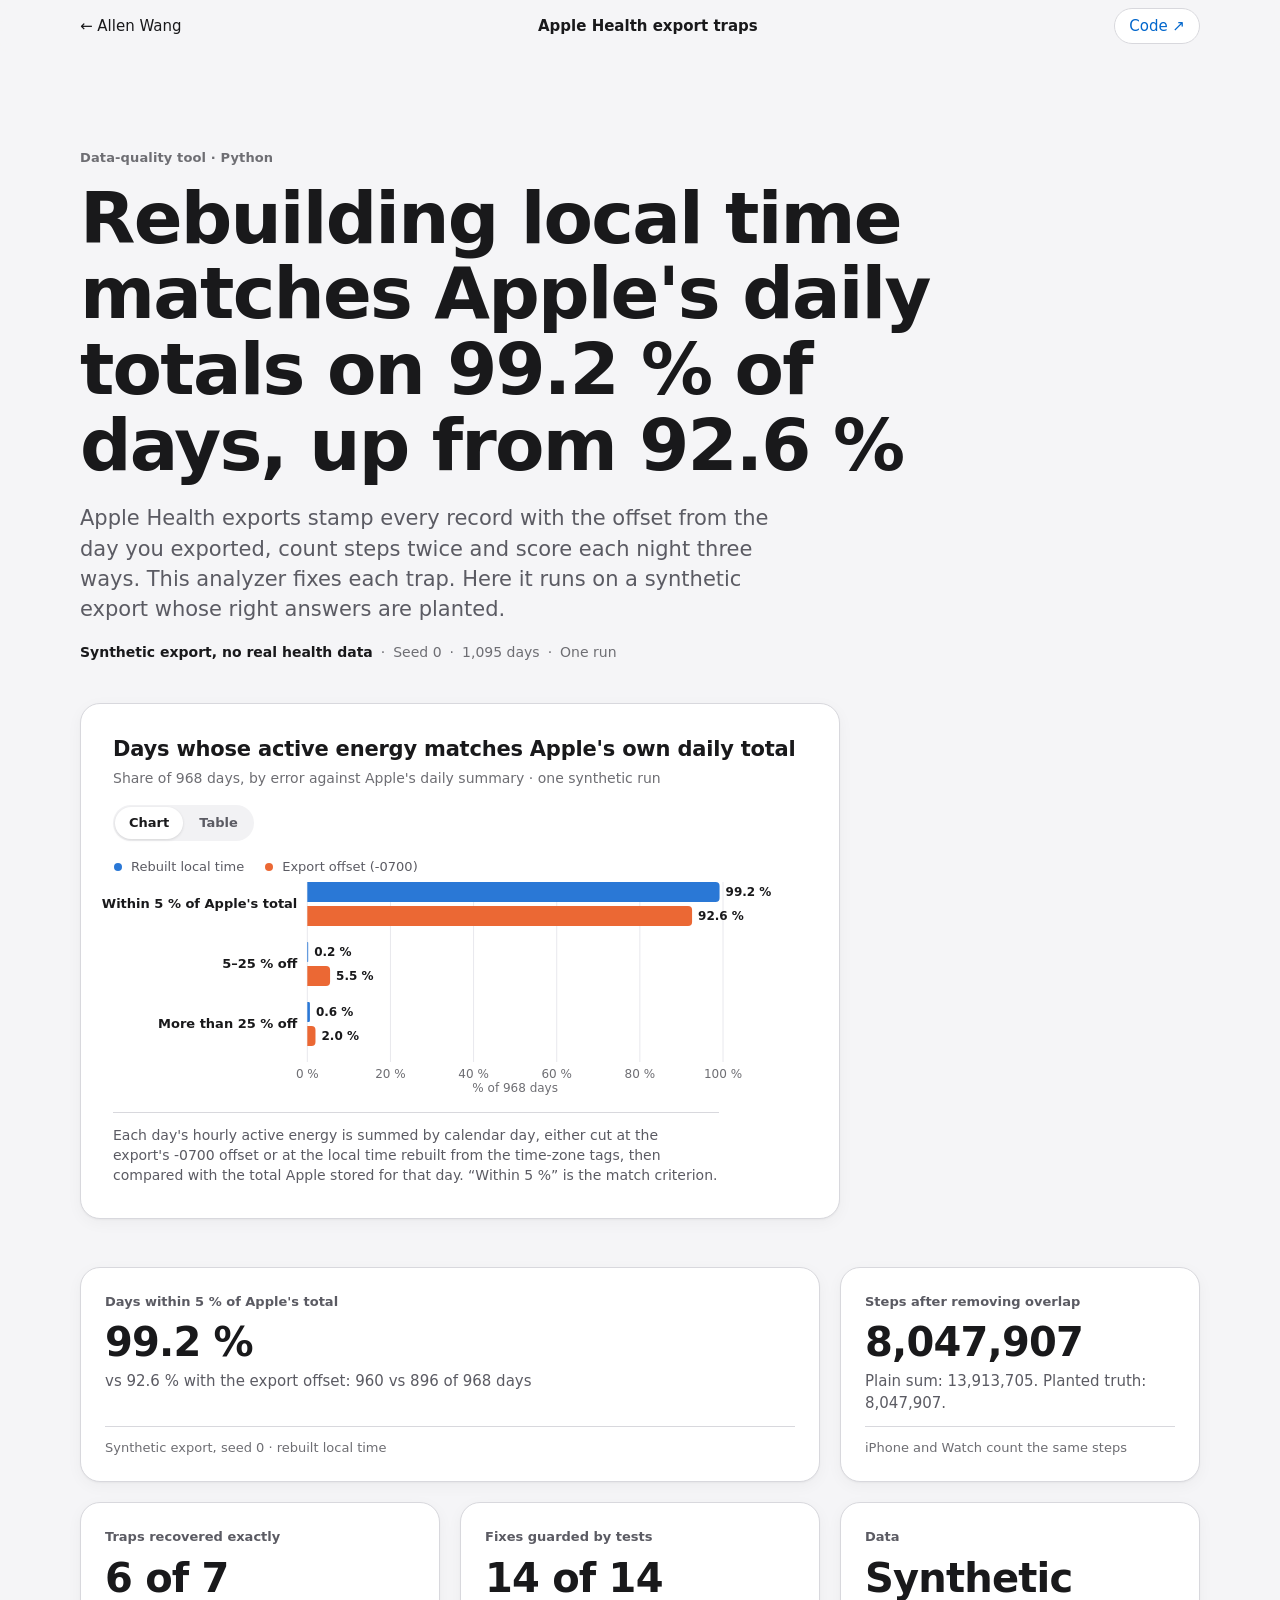
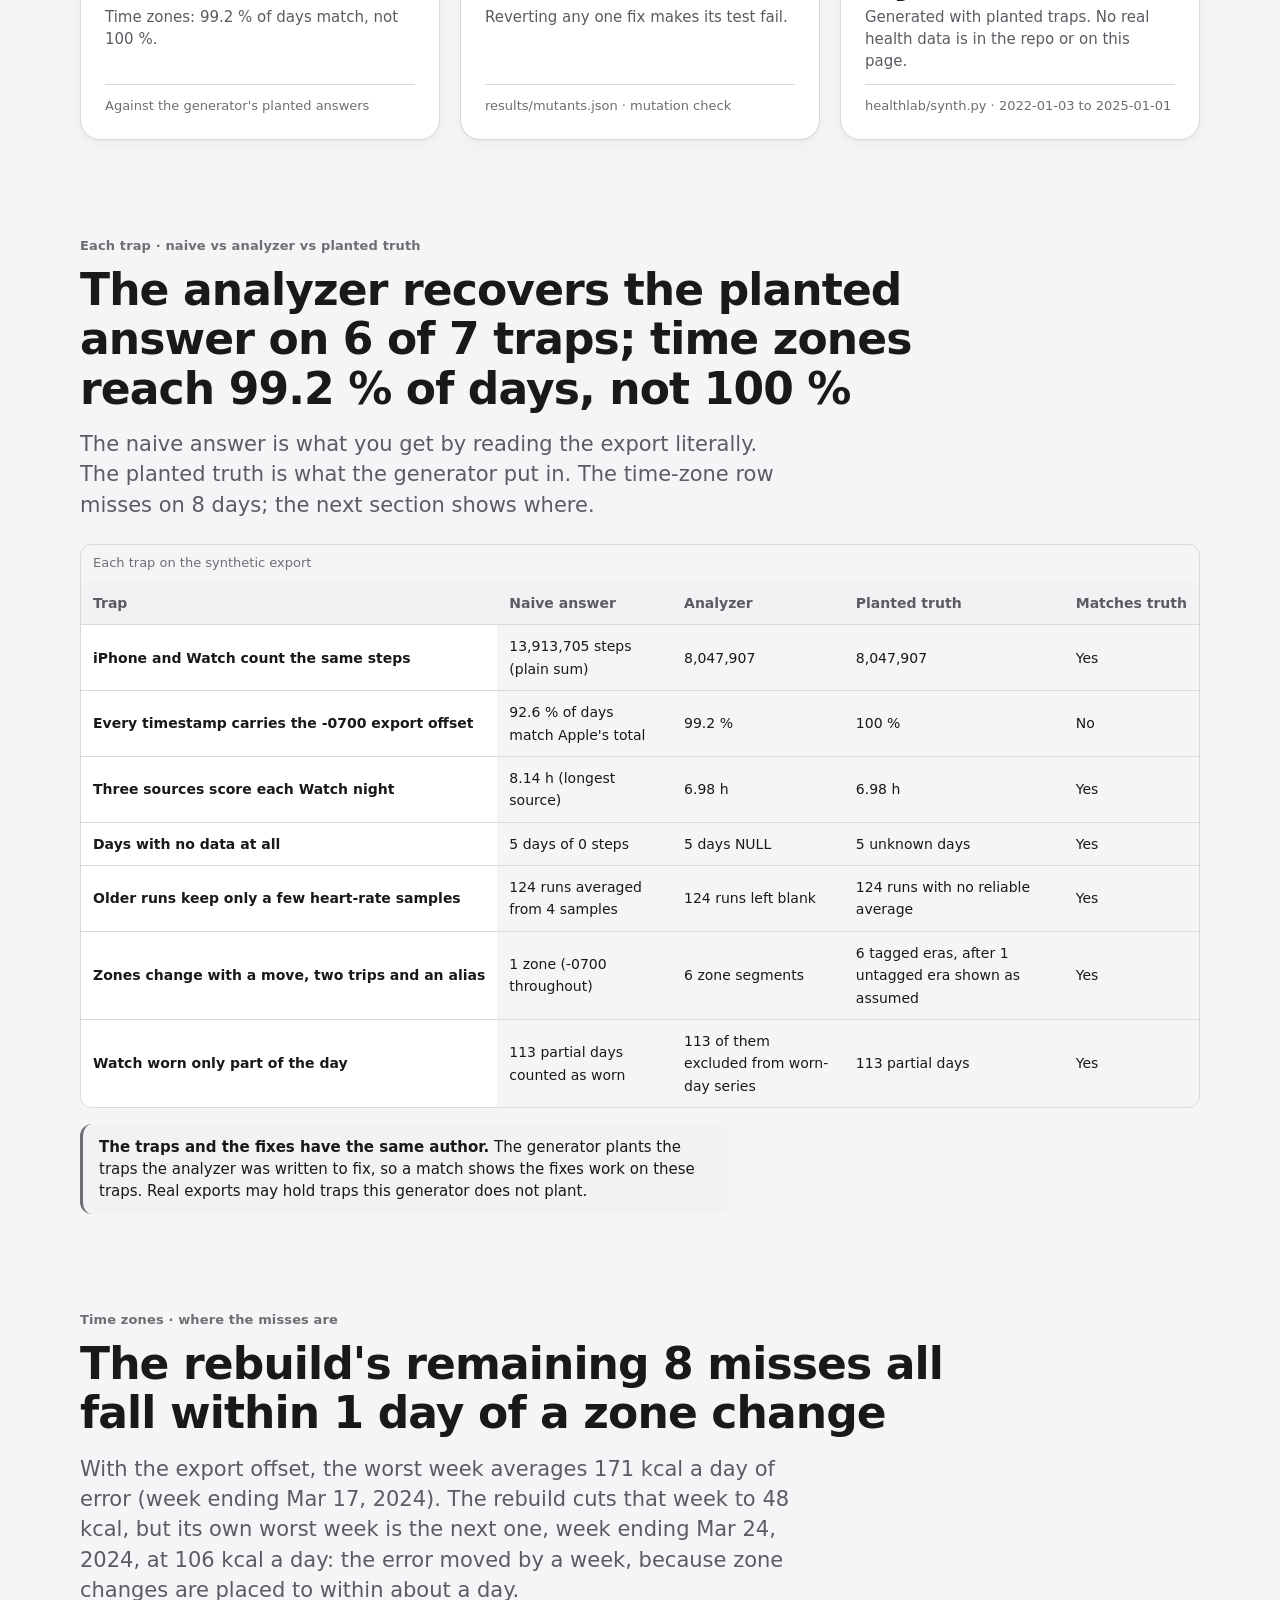
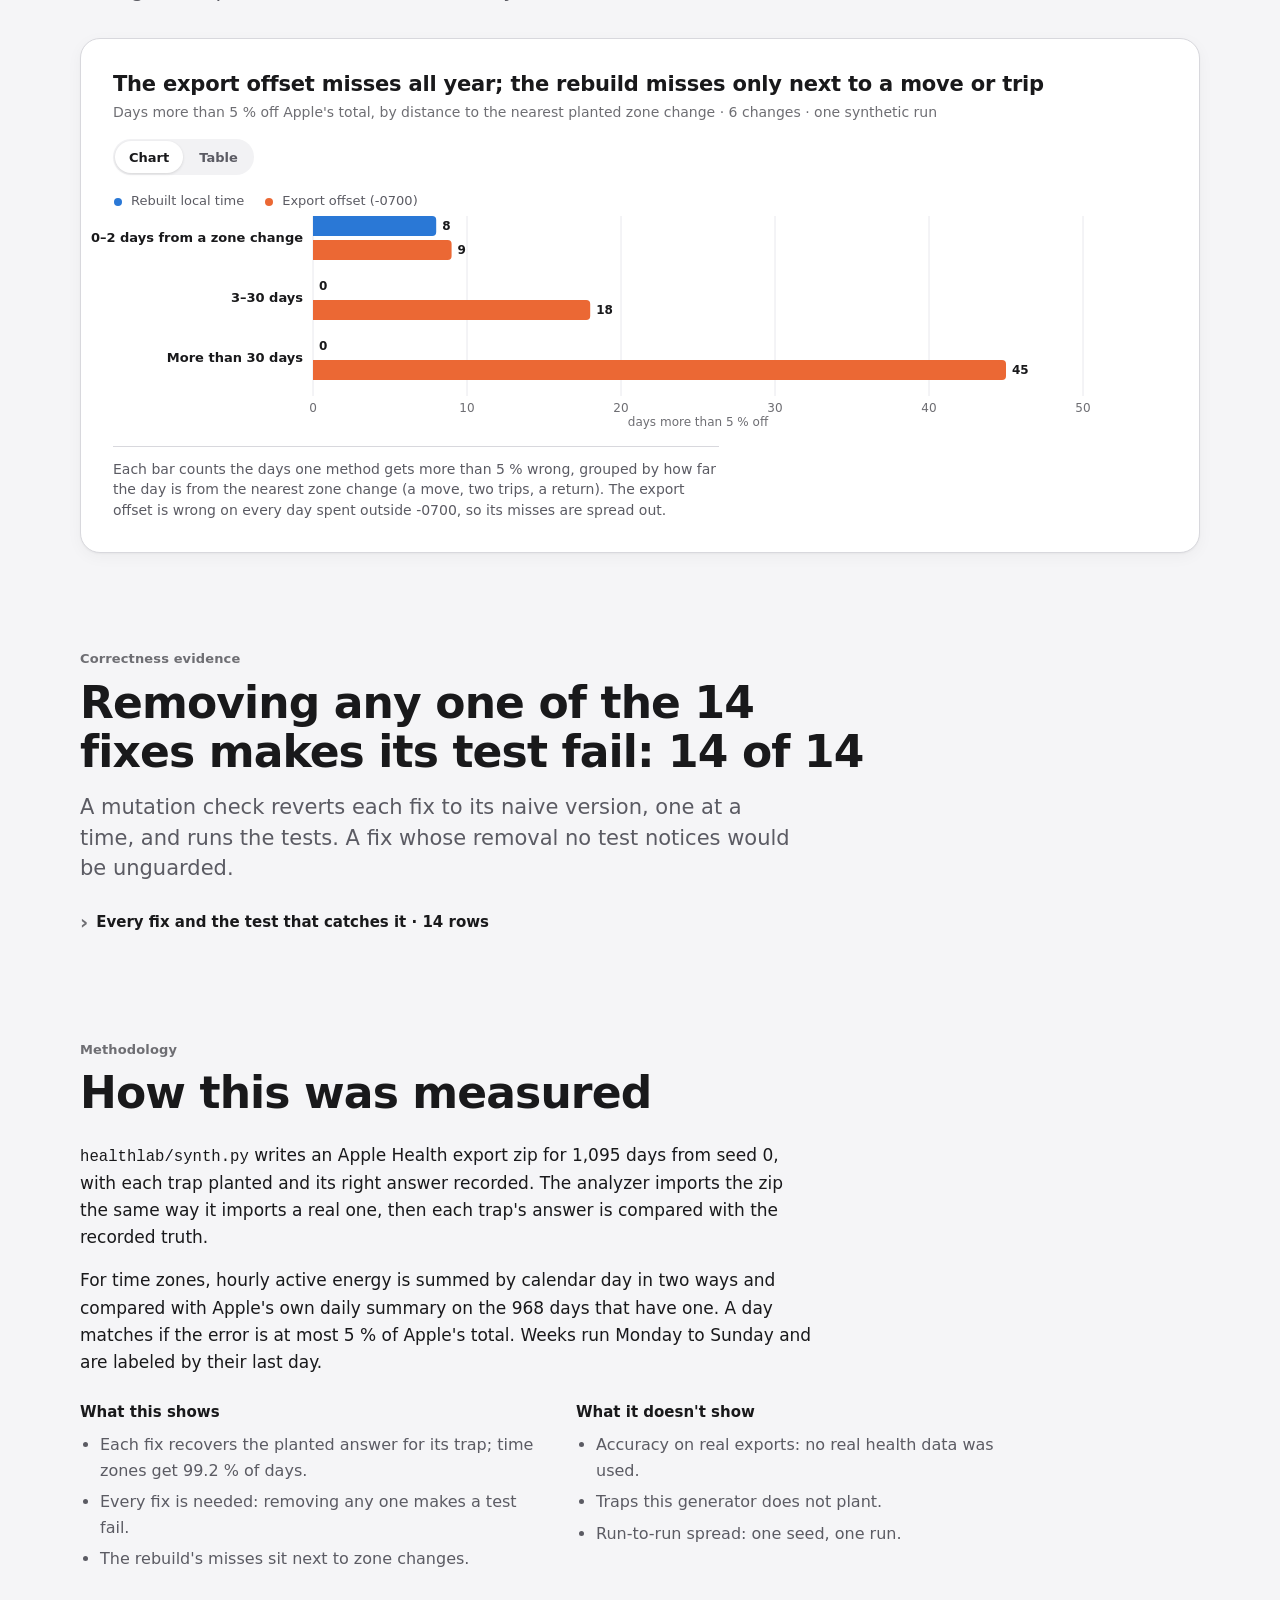
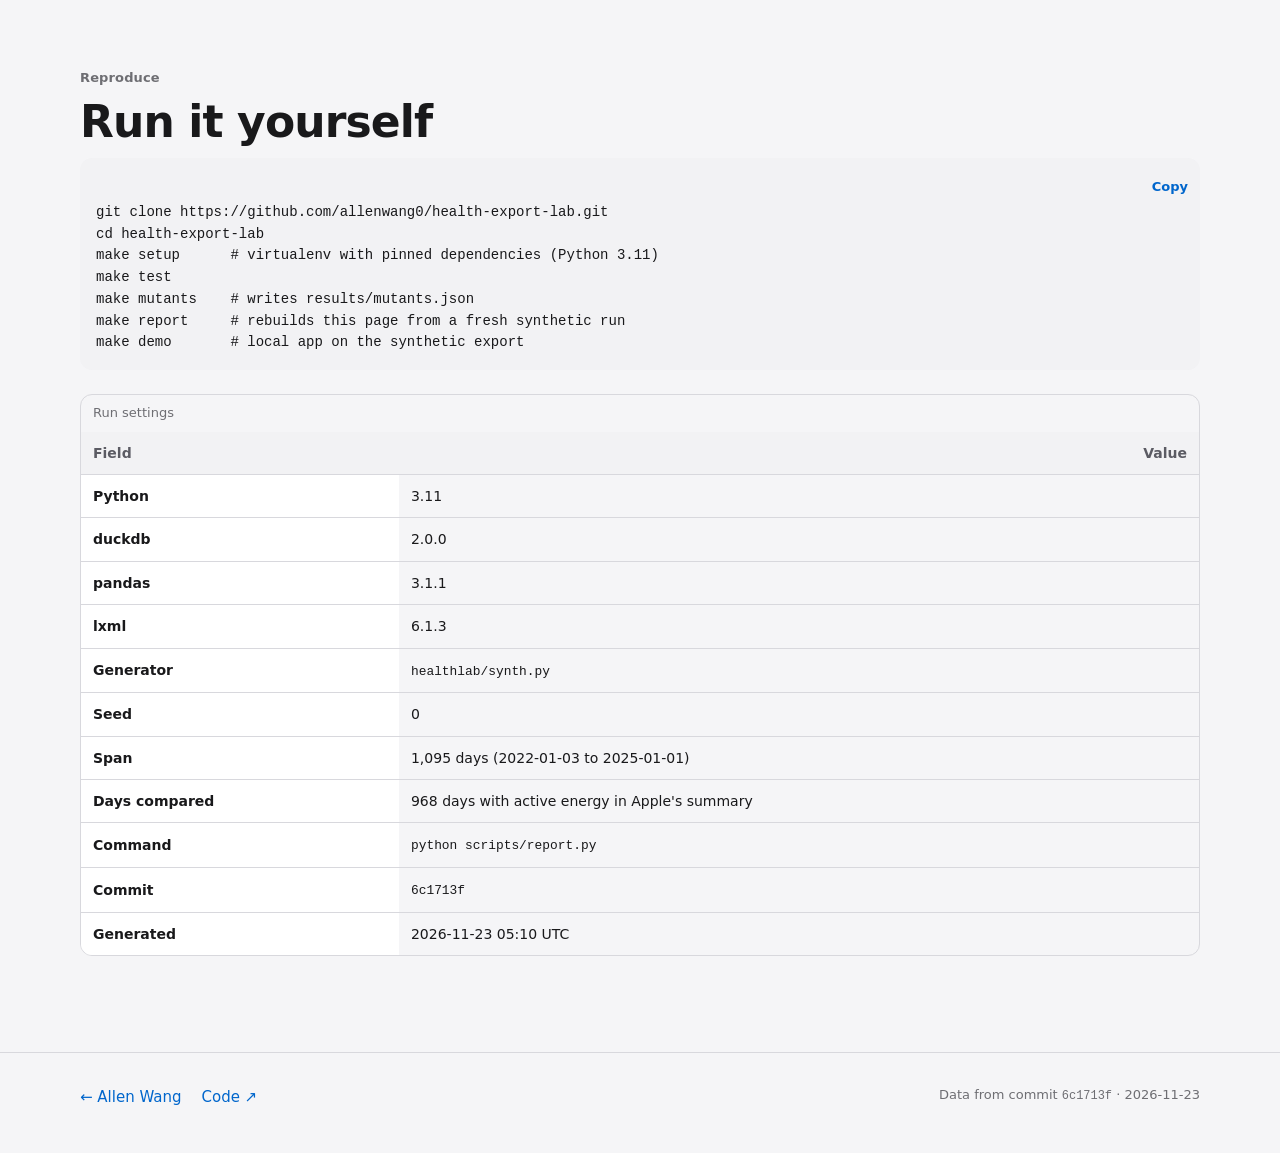
==== commit 2273689b: "Report: adopt report-kit v1 (health-export-lab) (#3) * Report: deploy workflow  * Report: adopt repo" ====
--- a/report/index.html
+++ b/report/index.html
@@ -2,300 +2,136 @@
 <html lang="en">
 <head>
 <meta charset="utf-8">
-<meta name="viewport" content="width=device-width, initial-scale=1">
-<title>health-export-lab · Allen Wang</title>
-<meta name="description" content="A local Apple Health analyzer that removes a 73% step overcount exactly and rebuilds local time, scored against planted truth in synthetic exports.">
-<link rel="canonical" href="https://allenwang0.github.io/health-export-lab/">
-<meta name="color-scheme" content="light dark">
-<meta property="og:type" content="article">
-<meta property="og:title" content="health-export-lab · Allen Wang">
-<meta property="og:description" content="A local Apple Health analyzer that removes a 73% step overcount exactly and rebuilds local time, scored against planted truth in synthetic exports.">
-<meta property="og:url" content="https://allenwang0.github.io/health-export-lab/">
-<meta property="og:site_name" content="Allen Wang">
-<script>try{var t=localStorage.getItem("theme");if(t==="light"||t==="dark")document.documentElement.setAttribute("data-theme",t)}catch(e){}addEventListener("beforeprint",function(){document.querySelectorAll("details").forEach(function(d){d.open=true})});</script>
+<meta name="viewport" content="width=device-width, initial-scale=1, viewport-fit=cover">
+<title>Apple Health export traps · Allen Wang</title>
+<meta name="description" content="On a synthetic Apple Health export, rebuilding local time matches Apple's daily totals on 99.2 % of days, up from 92.6 %.">
+<meta name="theme-color" content="#f5f5f7" media="(prefers-color-scheme: light)">
+<meta name="theme-color" content="#0b0b0b" media="(prefers-color-scheme: dark)">
+<link rel="icon" href="data:,">
+<script>try{var t=localStorage.getItem("theme");if(t==="light"||t==="dark")document.documentElement.setAttribute("data-theme",t)}catch(e){}</script>
+<link rel="stylesheet" href="kit/report.css">
 <style>
-/* report-kit v1.1 — shared tokens and components for project reports. Inlined by report_kit.py. */
-:root {
-  --space-1: 4px; --space-2: 8px; --space-3: 12px; --space-4: 16px; --space-5: 24px;
-  --space-6: 32px; --space-7: 48px; --space-8: 64px; --space-9: 96px; --space-10: 128px;
-  --page-max: 1120px; --measure: 720px; --gutter: 48px; --section-gap: 112px;
-  --card-gap: 20px; --card-pad: 32px; --radius-card: 24px; --radius-sm: 10px; --nav-h: 44px;
-  --font: -apple-system, BlinkMacSystemFont, "SF Pro Text", "Inter", "Segoe UI", Roboto, sans-serif;
-  --mono: ui-monospace, "SF Mono", "JetBrains Mono", Menlo, Consolas, monospace;
-  --fs-eyebrow: 13px; --fs-hero: clamp(36px, 5.2vw, 60px); --fs-hero-metric: clamp(44px, 7vw, 76px);
-  --fs-h2: clamp(26px, 3.2vw, 36px); --fs-h3: 21px; --fs-card-h: clamp(17px, 1.6vw, 20px);
-  --fs-card-metric: clamp(32px, 4vw, 44px); --fs-body: 17px; --fs-small: 14px; --fs-chart: 13px; --fs-code: 14px;
-  --ease: cubic-bezier(.2, 0, 0, 1); --ease-out: cubic-bezier(.16, 1, .3, 1);
-  --t-fast: 150ms; --t-mid: 220ms; --t-reveal: 320ms;
-  --canvas: #FBFBF9; --surface: #FFFFFF; --surface-sunk: #F2F2F5;
-  --text: #19191B; --text-2: #515154; --text-3: #6E6E73;
-  --border: rgba(0, 0, 0, .08); --grid: rgba(0, 0, 0, .07);
-  --accent: #0066CC; --focus-ring: 0 0 0 3px rgba(0, 102, 204, .45); --data-muted: #A1A1A6;
-  --data-1: #0066CC; --data-2: #E07A00; --data-3: #2A9D8F; --data-4: #8E5BD0; --data-5: #C2410C; --data-6: #5F6B7A;
-  --good: #1F7A4D; --bad: #B3261E; --caution: #8A5A00;
-  color-scheme: light;
-}
-@media (prefers-color-scheme: dark) {
-  :root:not([data-theme="light"]) {
-    --canvas: #0B0B0B; --surface: #161618; --surface-sunk: #1F1F22;
-    --text: #F5F5F7; --text-2: #A1A1A6; --text-3: #8A8A8E;
-    --border: rgba(255, 255, 255, .10); --grid: rgba(255, 255, 255, .08);
-    --accent: #3D9BFF; --focus-ring: 0 0 0 3px rgba(61, 155, 255, .55); --data-muted: #636366;
-    --data-1: #3D9BFF; --data-2: #FF9A2E; --data-3: #45C2B3; --data-4: #AC82E6; --data-5: #EE6A33; --data-6: #8896A8;
-    --good: #4CC38A; --bad: #F2726A; --caution: #E0B04A;
-    color-scheme: dark;
-  }
-}
-:root[data-theme="dark"] {
-  --canvas: #0B0B0B; --surface: #161618; --surface-sunk: #1F1F22;
-  --text: #F5F5F7; --text-2: #A1A1A6; --text-3: #8A8A8E;
-  --border: rgba(255, 255, 255, .10); --grid: rgba(255, 255, 255, .08);
-  --accent: #3D9BFF; --focus-ring: 0 0 0 3px rgba(61, 155, 255, .55); --data-muted: #636366;
-  --data-1: #3D9BFF; --data-2: #FF9A2E; --data-3: #45C2B3; --data-4: #AC82E6; --data-5: #EE6A33; --data-6: #8896A8;
-  --good: #4CC38A; --bad: #F2726A; --caution: #E0B04A;
-  color-scheme: dark;
-}
-@media (max-width: 1067px) {
-  :root { --measure: 680px; --gutter: 32px; --section-gap: 88px; --card-gap: 16px; --card-pad: 28px; }
-}
-@media (max-width: 734px) {
-  :root { --measure: 100%; --gutter: 20px; --section-gap: 64px; --card-gap: 12px; --card-pad: 20px;
-    --radius-card: 20px; --radius-sm: 8px; --fs-body: 16px; --fs-chart: 12px; }
-}
-
-/* Base */
-*, *::before, *::after { box-sizing: border-box; }
-html { scroll-behavior: smooth; -webkit-text-size-adjust: 100%; }
-body { margin: 0; background: var(--canvas); color: var(--text); font: 400 var(--fs-body)/1.6 var(--font);
-  -webkit-font-smoothing: antialiased; text-rendering: optimizeLegibility; }
-h1, h2, h3, h4 { margin: 0; text-wrap: balance; }
-p, li { text-wrap: pretty; }
-p { margin: 0 0 var(--space-4); }
-a { color: var(--accent); text-decoration: underline; text-decoration-thickness: 1px; text-underline-offset: 3px;
-  text-decoration-color: color-mix(in srgb, currentColor 35%, transparent); transition: text-decoration-color var(--t-fast) var(--ease); }
-a:hover { text-decoration-color: currentColor; }
-:focus-visible { outline: 2px solid var(--accent); outline-offset: 2px; box-shadow: var(--focus-ring); border-radius: 4px; }
-[id] { scroll-margin-top: calc(var(--nav-h) + var(--space-5)); }
-code, pre, kbd { font-family: var(--mono); font-size: .88em; }
-.num, table, .tabular, svg text { font-variant-numeric: tabular-nums; }
-.sr-only { position: absolute; width: 1px; height: 1px; overflow: hidden; clip: rect(0 0 0 0); white-space: nowrap; }
-.skip { position: absolute; left: var(--space-4); top: -60px; padding: var(--space-3) var(--space-4); background: var(--surface);
-  border-radius: var(--radius-sm); z-index: 10; }
-.skip:focus { top: var(--space-3); }
-.wrap { max-width: calc(var(--page-max) + 2 * var(--gutter)); margin: 0 auto; padding: 0 var(--gutter); }
-.prose { max-width: var(--measure); }
-.muted { color: var(--text-2); }
-
-/* Report header (identity row) */
-.report-header { display: flex; justify-content: space-between; align-items: center; gap: var(--space-4);
-  min-height: 56px; font-size: var(--fs-small); }
-.report-header a { color: var(--text-2); text-decoration: none; padding: var(--space-3) 0; }
-.report-header a:hover { color: var(--text); }
-
-/* Hero */
-.hero { padding-block: var(--space-8); }
-.hero-grid { display: grid; grid-template-columns: 7fr 5fr; gap: var(--space-7); align-items: start; }
-.eyebrow { font-size: var(--fs-eyebrow); font-weight: 600; line-height: 1.2; letter-spacing: .06em; text-transform: uppercase;
-  color: var(--text-2); margin: 0 0 var(--space-4); }
-.hero-title { font-size: var(--fs-hero); font-weight: 700; line-height: 1.05; letter-spacing: -.025em; }
-.hero-sub { font-size: clamp(19px, 1.9vw, 22px); line-height: 1.45; color: var(--text-2); margin: var(--space-4) 0 var(--space-6); max-width: 34em; }
-.hero-metric { margin: 0 0 var(--space-4); }
-.hero-metric .value { display: block; font-size: var(--fs-hero-metric); font-weight: 700; line-height: 1; letter-spacing: -.03em;
-  color: var(--accent); font-variant-numeric: tabular-nums; }
-.hero-metric .label { display: block; margin-top: var(--space-2); font-size: 19px; font-weight: 600; line-height: 1.35; }
-.hero-support { font-size: var(--fs-body); margin: 0 0 var(--space-2); }
-.hero-context { font-size: var(--fs-small); line-height: 1.45; color: var(--text-2); margin: 0 0 var(--space-5); }
-.actions { display: flex; flex-wrap: wrap; gap: var(--space-3); }
-.btn { display: inline-flex; align-items: center; min-height: 44px; padding: 0 var(--space-5); border-radius: 999px;
-  font-size: 15px; font-weight: 600; text-decoration: none; border: 1px solid var(--border); color: var(--text); background: var(--surface);
-  transition: background var(--t-fast) var(--ease), transform var(--t-fast) var(--ease); }
-.btn:hover { background: var(--surface-sunk); }
-.btn:active { transform: scale(.98); }
-.btn-primary { background: var(--accent); border-color: transparent; color: var(--canvas); }
-.btn-primary:hover { background: color-mix(in srgb, var(--accent) 88%, #000); }
-.hero-figure { margin: 0; background: var(--surface); border: 1px solid var(--border); border-radius: var(--radius-card); padding: var(--space-5); }
-.hero-figure .card-label { margin-bottom: var(--space-4); }
-
-/* Sticky section nav */
-.report-nav { position: sticky; top: 0; z-index: 5; background: color-mix(in srgb, var(--canvas) 86%, transparent);
-  -webkit-backdrop-filter: saturate(1.8) blur(16px); backdrop-filter: saturate(1.8) blur(16px); border-bottom: 1px solid var(--border); }
-.report-nav ul, .report-toc ul { display: flex; gap: 0 var(--space-5); margin: 0 auto; padding: 0 var(--gutter); max-width: calc(var(--page-max) + 2 * var(--gutter));
-  list-style: none; overflow-x: auto; scrollbar-width: none; }
-.report-nav a, .report-toc a { display: flex; align-items: center; min-height: var(--nav-h); white-space: nowrap; font-size: var(--fs-small);
-  color: var(--text-2); text-decoration: none; }
-.report-nav a:hover, .report-toc a:hover { color: var(--text); }
-/* Inline contents (Tier B): the nav's type and divider, not sticky, wraps instead of scrolling */
-.report-toc { border-bottom: 1px solid var(--border); }
-.report-toc ul { flex-wrap: wrap; overflow: visible; }
-
-/* Sections */
-.section { padding-top: var(--section-gap); }
-.section-head { margin: 0 0 var(--space-6); max-width: var(--measure); }
-.section-head h2 { font-size: var(--fs-h2); font-weight: 650; line-height: 1.15; letter-spacing: -.015em; }
-.section-head .eyebrow { margin-bottom: var(--space-3); }
-.section-head p { margin: var(--space-4) 0 0; color: var(--text-2); }
-h3.sub { font-size: var(--fs-h3); font-weight: 600; line-height: 1.25; letter-spacing: -.01em; margin: var(--space-6) 0 var(--space-3); }
-.anchor { margin-left: .3em; color: var(--text-3); text-decoration: none; opacity: 0; transition: opacity var(--t-fast) var(--ease); }
-h2:hover .anchor, .anchor:focus-visible { opacity: 1; }
-
-/* Bento grid: 12 / 6 / 1 columns */
-.bento { display: grid; grid-template-columns: repeat(12, minmax(0, 1fr)); gap: var(--card-gap); align-items: start; }
-.span-12 { grid-column: span 12; } .span-8 { grid-column: span 8; } .span-6 { grid-column: span 6; } .span-4 { grid-column: span 4; }
-@media (max-width: 1067px) {
-  .bento { grid-template-columns: repeat(6, minmax(0, 1fr)); }
-  .span-12, .span-8, .span-4 { grid-column: span 6; } .span-6 { grid-column: span 3; }
-  .hero-grid { grid-template-columns: 1fr; gap: var(--space-6); }
-}
-@media (max-width: 734px) {
-  .bento { grid-template-columns: minmax(0, 1fr); }
-  .bento > * { grid-column: 1 / -1; order: var(--p, 0); }
-  .hero { padding-block: var(--space-6) var(--space-7); }
-}
-
-/* Cards */
-.card { background: var(--surface); border: 1px solid var(--border); border-radius: var(--radius-card); padding: var(--card-pad); min-width: 0; }
-a.card { display: block; color: inherit; text-decoration: none; transition: box-shadow var(--t-fast) var(--ease), transform var(--t-fast) var(--ease); }
-a.card:hover { box-shadow: 0 6px 24px rgba(0, 0, 0, .06); transform: translateY(-2px); }
-.card-heading { font-size: var(--fs-card-h); font-weight: 600; line-height: 1.3; margin: 0 0 var(--space-3); }
-.card p { font-size: 15px; line-height: 1.55; color: var(--text-2); margin: 0 0 var(--space-3); }
-.card p:last-child { margin-bottom: 0; }
-.card-label { font-size: var(--fs-small); font-weight: 600; color: var(--text-2); margin: 0 0 var(--space-2); }
-.metric { margin: 0 0 var(--space-3); }
-.metric dt { font-size: var(--fs-small); font-weight: 600; color: var(--text-2); margin-bottom: var(--space-2); }
-.metric dd { margin: 0; font-size: var(--fs-card-metric); font-weight: 650; line-height: 1.05; letter-spacing: -.02em; font-variant-numeric: tabular-nums; }
-.metric .unit { font-size: .5em; font-weight: 600; letter-spacing: 0; color: var(--text-2); margin-left: .15em; }
-.reported { display: inline-block; font-size: 12px; font-weight: 600; color: var(--caution); margin-left: var(--space-2); }
-
-/* Comparison bars (HTML, inside cards) */
-.cmp { display: grid; gap: var(--space-3); margin: var(--space-3) 0; }
-.cmp-row { display: grid; grid-template-columns: minmax(0, 1fr); gap: var(--space-1); font-size: var(--fs-small); }
-.cmp-head { display: flex; justify-content: space-between; gap: var(--space-3); }
-.cmp-head b { font-weight: 600; font-variant-numeric: tabular-nums; }
-.cmp-track { height: 8px; border-radius: 4px; background: var(--surface-sunk); overflow: hidden; }
-.cmp-fill { display: block; height: 100%; border-radius: 4px; background: var(--data-muted); }
-.cmp-fill.is-accent { background: var(--accent); }
-
-/* Figure panel */
-.figure { margin: 0; background: var(--surface); border: 1px solid var(--border); border-radius: var(--radius-card); padding: var(--card-pad); }
-.figure + .figure, .figure + p, p + .figure, .note + .figure, .figure + .note { margin-top: var(--space-6); }
-.fig-takeaway { font-size: var(--fs-card-h); font-weight: 600; line-height: 1.3; margin: 0 0 var(--space-1); }
-.fig-question { font-size: var(--fs-small); color: var(--text-2); margin: 0 0 var(--space-5); }
-svg[role=img] { max-width: 100%; height: auto; }
-.fig-chart svg { display: block; width: 100%; overflow: visible; }
-.v-t, .v-p { display: none; }
-@media (max-width: 1067px) { .v-d { display: none; } .v-t { display: block; } }
-@media (max-width: 734px) { .v-t { display: none; } .v-p { display: block; } }
-.figure figcaption { font-size: var(--fs-small); line-height: 1.45; color: var(--text-2); margin-top: var(--space-5); max-width: var(--measure); }
-.figure figcaption p { margin: 0 0 var(--space-2); }
-.fig-chart img, .fig-chart picture, .hero-figure img, .hero-figure picture { display: block; max-width: 100%; height: auto; }
-.fig-chart img, .hero-figure img { border-radius: var(--radius-sm); border: 1px solid var(--border); }
-details.data { margin-top: var(--space-1); font-size: var(--fs-small); }
-details.data summary { cursor: pointer; color: var(--accent); font-weight: 600; min-height: 44px; display: inline-flex; align-items: center; }
-details.data summary::marker { color: var(--text-3); }
-
-/* SVG chart grammar */
-.c-axis { stroke: var(--text-3); stroke-width: 1; fill: none; }
-.c-grid { stroke: var(--grid); stroke-width: 1; fill: none; }
-.c-floor { stroke: var(--text-3); stroke-width: 1; stroke-dasharray: 4 3; fill: none; }
-.c-band { fill: var(--surface-sunk); }
-.c-muted { fill: var(--data-muted); } .c-accent { fill: var(--accent); }
-.c-stroke-muted { stroke: var(--data-muted); fill: none; } .c-stroke-accent { stroke: var(--accent); fill: none; }
-.c-whisker { stroke: var(--text); stroke-width: 1.5; fill: none; }
-.c-label { fill: var(--text-2); font: 500 var(--fs-chart)/1.3 var(--font); }
-.c-value { fill: var(--text); font: 600 var(--fs-chart)/1.3 var(--font); }
-.c-tick { fill: var(--text-3); font: 500 12px/1 var(--font); }
-.c-title { fill: var(--text-2); font: 500 12px/1 var(--font); }
-.c-hi { fill: var(--accent); font-weight: 600; }
-.c-node { fill: var(--surface); stroke: var(--text-3); stroke-width: 1; }
-.c-node-sunk { fill: var(--surface-sunk); stroke: none; }
-.c-free { fill: none; stroke: var(--text-3); stroke-width: 1; stroke-dasharray: 3 2; }
-.c-line { stroke: var(--text-3); stroke-width: 1; fill: none; }
-.c-line-accent { stroke: var(--accent); stroke-width: 1.5; fill: none; }
-
-/* Technical note, code */
-.note { background: var(--surface-sunk); border-radius: var(--radius-card); padding: var(--space-5); }
-.note > h3 { font-size: var(--fs-card-h); font-weight: 600; margin: 0 0 var(--space-3); }
-.note p:last-child { margin-bottom: 0; }
-pre.code { margin: 0 0 var(--space-4); padding: var(--space-4); background: var(--surface-sunk); border-radius: var(--radius-sm);
-  overflow-x: auto; font-size: var(--fs-code); line-height: 1.55; tab-size: 4; }
-.note pre.code { background: var(--surface); }
-:not(pre) > code { padding: .1em .35em; border-radius: 6px; background: var(--surface-sunk); }
-/* short inline code never breaks inside a token; a pathological long one is clipped, never overflows */
-:not(pre) > code, .nowrap { white-space: nowrap; }
-:not(pre) > code { display: inline-block; max-width: 100%; overflow: hidden; text-overflow: ellipsis; vertical-align: bottom; line-height: 1.35; }
-.note :not(pre) > code { background: var(--surface); }
-
-/* Benchmark table */
-.table-wrap { overflow-x: auto; margin: 0 0 var(--space-4);
-  background: linear-gradient(to right, var(--tw-bg, var(--canvas)) 30%, transparent) left / 24px 100% no-repeat local,
-    linear-gradient(to left, var(--tw-bg, var(--canvas)) 30%, transparent) right / 24px 100% no-repeat local,
-    linear-gradient(to right, var(--grid), transparent) left / 8px 100% no-repeat scroll,
-    linear-gradient(to left, var(--grid), transparent) right / 8px 100% no-repeat scroll; }
-.card, .figure { --tw-bg: var(--surface); }
-table.bench { border-collapse: collapse; width: 100%; font-size: var(--fs-small); }
-.table-caption { font-size: var(--fs-small); font-weight: 600; color: var(--text); margin: 0 0 var(--space-2); }
-table.bench th, table.bench td { padding: var(--space-3) var(--space-3); height: 44px; text-align: left; border-bottom: 1px solid var(--border); white-space: nowrap; }
-table.bench thead th { font-weight: 600; color: var(--text-2); }
-table.bench tbody th { font-weight: 500; }
-table.bench .num { text-align: right; }
-
-/* Methodology */
-dl.method { display: grid; grid-template-columns: minmax(140px, 220px) minmax(0, 1fr); gap: 0 var(--space-6); margin: 0; max-width: 900px; font-size: 15px; }
-dl.method dt, dl.method dd { padding: var(--space-3) 0; border-top: 1px solid var(--border); margin: 0; }
-dl.method dt { font-weight: 600; color: var(--text-2); }
-@media (max-width: 734px) { dl.method { grid-template-columns: minmax(0, 1fr); } dl.method dd { border-top: 0; padding-top: 0; } }
-
-/* Lists: limitations, reproduce, sources */
-ul.limits { list-style: none; padding: 0; margin: 0; max-width: var(--measure); }
-ul.limits li { position: relative; padding: 0 0 var(--space-4) var(--space-6); }
-ul.limits li::before { content: ""; position: absolute; left: 4px; top: .55em; width: 8px; height: 8px; border-radius: 2px; background: var(--caution); }
-ul.limits b { font-weight: 600; }
-ol.steps { padding: 0; margin: 0; max-width: 900px; list-style: none; counter-reset: step; }
-ol.steps > li { counter-increment: step; position: relative; padding-left: var(--space-7); margin-bottom: var(--space-5); }
-ol.steps > li::before { content: counter(step); position: absolute; left: 0; top: 0; width: 28px; height: 28px; border-radius: 50%;
-  background: var(--surface-sunk); font-size: var(--fs-small); font-weight: 600; display: grid; place-items: center; }
-ol.steps p { margin: 0 0 var(--space-2); }
-.ref { font-size: 12px; font-weight: 600; text-decoration: none; vertical-align: super; line-height: 0; margin-left: 2px; white-space: nowrap; }
-.ref:hover { text-decoration: underline; }
-table.bench td.wrap-ok { white-space: normal; min-width: 220px; }
-
-/* Footer */
-.report-footer { margin-top: var(--section-gap); padding: var(--space-6) 0 var(--space-8); border-top: 1px solid var(--border);
-  font-size: 13px; color: var(--text-2); display: flex; flex-wrap: wrap; justify-content: space-between; gap: var(--space-3); }
-.report-footer a { color: var(--text-2); }
-
-@media (prefers-reduced-motion: reduce) {
-  html { scroll-behavior: auto; }
-  *, *::before, *::after { transition-duration: 0ms !important; animation-duration: 0ms !important; }
-}
-@media print {
-  :root:not(#print) { --canvas: #fff; --surface: #fff; --surface-sunk: #F2F2F5; --text: #19191B; --text-2: #515154; --text-3: #6E6E73;
-    --accent: #0066CC; --data-muted: #A1A1A6; --border: rgba(0, 0, 0, .15); --grid: rgba(0, 0, 0, .1);
-    --caution: #8A5A00; color-scheme: light; }
-  .report-nav, .skip, .actions, .anchor { display: none !important; }
-  .section { padding-top: var(--space-7); }
-  .figure, .card, .note, pre, table { break-inside: avoid; }
-  .v-d { display: block !important; } .v-t, .v-p { display: none !important; }
-  a.src[href^="http"]::after { content: " (" attr(href) ")"; font-size: 11px; color: var(--text-2); word-break: break-all; }
-  details.data > *:not(summary) { display: block; }
-}
+/* report.local */
+.hero-fig{margin-top:40px;max-width:760px}
+.tablewrap td{white-space:normal;min-width:7em}
+#traps .tablewrap td,#traps .tablewrap th,#reproduce .tablewrap td{text-align:left}
+.s>.rk-table{margin-top:24px}
+.bento .card .cmp{margin-bottom:12px}
+/* The trap scoreboard stacks into one block per trap on phones instead of scrolling sideways. */
+@media (max-width:599px){[data-stack] thead{display:none}[data-stack] tr,[data-stack] th,[data-stack] td{display:block;position:static;white-space:normal;text-align:left!important;border:0}
+[data-stack] tr{border-top:1px solid var(--hairline);padding:8px 0}[data-stack] th{padding:4px 12px}
+[data-stack] td{display:grid;grid-template-columns:7.5em 1fr;gap:8px;padding:2px 12px}[data-stack] td::before{content:attr(data-label);color:var(--ink-3)}}
+/* charts.js never draws narrower than 260 px; keep plots >= 260 px at 320 px so text stays >= 11 px */
 </style>
+<script src="kit/report.js" defer></script>
+<script src="kit/charts.js" defer></script>
 </head>
 <body>
 <a class="skip" href="#main">Skip to content</a>
-<header class="wrap"><nav class="report-header" aria-label="Site"><a href="https://allenwang0.github.io/">← Allen Wang</a><span><a href="https://github.com/allenwang0/health-export-lab">Source</a></span></nav></header>
+<header class="bar"><div class="wrap">
+  <a class="back" href="https://allenwang0.github.io/">← Allen Wang</a>
+  <span class="title" aria-hidden="true">Apple Health export traps</span>
+  <a class="pill" href="https://github.com/allenwang0/health-export-lab">Code ↗</a>
+</div></header>
 <main id="main">
-<section class="hero wrap" aria-labelledby="title"><div class="hero-grid"><div><p class="eyebrow">Data engineering · Python · Verification</p><h1 class="hero-title" id="title">health-export-lab</h1><p class="hero-sub">A local Apple Health analyzer that corrects what a raw export gets wrong, and checks each correction against an export whose right answers are known.</p><p class="hero-metric"><span class="value">73%</span><span class="label">overcount in a plain step sum, removed exactly<a class="ref" href="#evidence-e2" aria-label="Evidence E2">[E2]</a></span></p><p class="hero-support">13,913,705 steps summed; healthlab recovers the planted 8,047,907, and does so on 20 of 20 seeds<a class="ref" href="#evidence-e1" aria-label="Evidence E1">[E1]</a><a class="ref" href="#evidence-e5" aria-label="Evidence E5">[E5]</a></p><p class="hero-context">Synthetic 1,095-day export with planted errors, seed 0; no real health data.</p><div class="actions"><a href="https://github.com/allenwang0/health-export-lab" class="btn btn-primary">Source</a><a href="#reproduce" class="btn">Reproduce</a></div></div><div class="hero-figure"><p class="card-label">Total steps, seed 0 (synthetic)</p><div class="v-d"><svg xmlns="http://www.w3.org/2000/svg" viewBox="0 0 398 228" width="398" height="228" role="img" aria-labelledby="hero-d-title hero-d-desc"><title id="hero-d-title">Total steps: plain sum, healthlab, planted truth</title><desc id="hero-d-desc">Plain sum 13,913,705 steps; healthlab 8,047,907; planted truth 8,047,907. Synthetic export, seed 0.</desc><text x="0" y="21" class="c-label">Plain sum</text><rect x="0" y="28" width="320.2" height="22" rx="3" class="c-muted"/><text x="328.2" y="43.5" class="c-value">13.91 M</text><text x="0" y="83" class="c-label c-hi">healthlab</text><rect x="0" y="90" width="185.2" height="22" rx="3" class="c-accent"/><text x="193.2" y="105.5" class="c-value">8.05 M</text><text x="0" y="145" class="c-label">Planted truth</text><rect x="0" y="152" width="185.2" height="22" rx="3" class="c-muted"/><text x="193.2" y="167.5" class="c-value">8.05 M</text><path class="c-axis" d="M0 25V53M0 87V115M0 149V177"/><text x="0" y="220" class="c-title">Total steps (millions), bars from zero</text></svg></div><div class="v-t"><svg xmlns="http://www.w3.org/2000/svg" viewBox="0 0 640 172" width="640" height="172" role="img" aria-labelledby="hero-t-title hero-t-desc"><title id="hero-t-title">Total steps: plain sum, healthlab, planted truth</title><desc id="hero-t-desc">Plain sum 13,913,705 steps; healthlab 8,047,907; planted truth 8,047,907. Synthetic export, seed 0.</desc><text x="100.2" y="23.5" class="c-label" text-anchor="end">Plain sum</text><rect x="112.2" y="8" width="450" height="22" rx="3" class="c-muted"/><text x="570.2" y="23.5" class="c-value">13.91 M</text><text x="100.2" y="67.5" class="c-label" text-anchor="end">healthlab</text><rect x="112.2" y="52" width="260.3" height="22" rx="3" class="c-accent"/><text x="380.5" y="67.5" class="c-value">8.05 M</text><text x="100.2" y="111.5" class="c-label" text-anchor="end">Planted truth</text><rect x="112.2" y="96" width="260.3" height="22" rx="3" class="c-muted"/><text x="380.5" y="111.5" class="c-value">8.05 M</text><path class="c-axis" d="M112.2 4V146"/><text x="112.2" y="164" class="c-title">Total steps (millions), bars from zero</text></svg></div><div class="v-p"><svg xmlns="http://www.w3.org/2000/svg" viewBox="0 0 280 228" width="280" height="228" role="img" aria-labelledby="hero-p-title hero-p-desc"><title id="hero-p-title">Total steps: plain sum, healthlab, planted truth</title><desc id="hero-p-desc">Plain sum 13,913,705 steps; healthlab 8,047,907; planted truth 8,047,907. Synthetic export, seed 0.</desc><text x="0" y="21" class="c-label">Plain sum</text><rect x="0" y="28" width="202.2" height="22" rx="3" class="c-muted"/><text x="210.2" y="43.5" class="c-value">13.91 M</text><text x="0" y="83" class="c-label c-hi">healthlab</text><rect x="0" y="90" width="117" height="22" rx="3" class="c-accent"/><text x="125" y="105.5" class="c-value">8.05 M</text><text x="0" y="145" class="c-label">Planted truth</text><rect x="0" y="152" width="117" height="22" rx="3" class="c-muted"/><text x="125" y="167.5" class="c-value">8.05 M</text><path class="c-axis" d="M0 25V53M0 87V115M0 149V177"/><text x="0" y="220" class="c-title">Total steps (millions), bars from zero</text></svg></div></div></div></section><nav class="report-nav" aria-label="Sections"><ul><li><a href="#findings">Findings</a></li><li><a href="#traps">Errors</a></li><li><a href="#steps">Steps</a></li><li><a href="#time">Local time</a></li><li><a href="#seeds">Seeds</a></li><li><a href="#mutants">Mutants</a></li><li><a href="#tests">Statistics</a></li><li><a href="#how">How it works</a></li><li><a href="#methodology">Method</a></li><li><a href="#limitations">Limits</a></li><li><a href="#reproduce">Reproduce</a></li><li><a href="#evidence">Evidence</a></li></ul></nav><section class="section wrap" aria-labelledby="findings"><div class="section-head"><p class="eyebrow">Findings</p><h2 id="findings">Every correction is scored against planted truth<a class="anchor" href="#findings" aria-label="Link to this section">#</a></h2></div><div class="bento"><div class="card span-8" style="--p:1"><h3 class="card-heading">Steps counted once, against a known total</h3><div class="cmp"><div class="cmp-row"><div class="cmp-head"><span>Plain sum</span><b>173% of the planted total</b></div><div class="cmp-track" aria-hidden="true"><span class="cmp-fill" style="width:100.0%"></span></div></div><div class="cmp-row"><div class="cmp-head"><span>healthlab</span><b>100% of the planted total</b></div><div class="cmp-track" aria-hidden="true"><span class="cmp-fill is-accent" style="width:57.8%"></span></div></div></div><p>iPhone and Watch log the same walking. Keeping the higher-priority device for each stretch of time lands on the planted total to the step.<a class="ref" href="#evidence-e1" aria-label="Evidence E1">[E1]</a> <a href="#steps">How overlap is removed</a></p></div><div class="card span-4" style="--p:2"><h3 class="card-heading">Each fix is guarded by a test</h3><dl class="metric"><dt>Mutants killed</dt><dd>14 of 14</dd></dl><p>Reverting any one fix to its naive version makes a named test fail.<a class="ref" href="#evidence-e6" aria-label="Evidence E6">[E6]</a></p></div><div class="card span-4" style="--p:3"><h3 class="card-heading">Local time rebuilt</h3><dl class="metric"><dt>Days within 5% of Apple&#x27;s total</dt><dd>99.2%</dd></dl><p>Against 92.6% when every timestamp is read at the export's −0700 offset.<a class="ref" href="#evidence-e4" aria-label="Evidence E4">[E4]</a></p></div><div class="card span-4" style="--p:4"><h3 class="card-heading">Holds on 20 seeds</h3><dl class="metric"><dt>Seeds with an exact step total</dt><dd>20 of 20</dd></dl><p>Rebuilt time beats the export offset on 20 of 20.<a class="ref" href="#evidence-e5" aria-label="Evidence E5">[E5]</a></p></div><div class="card span-4" style="--p:5"><h3 class="card-heading">Parses large exports quickly</h3><dl class="metric"><dt>1 M records</dt><dd>5.7<span class="unit">s</span></dd></dl><p>Median of 5 runs on an Apple M5 Pro, synthetic heart-rate records in a zip.<a class="ref" href="#evidence-e8" aria-label="Evidence E8">[E8]</a></p></div></div></section><section class="section wrap" aria-labelledby="traps"><div class="section-head"><p class="eyebrow">Result</p><h2 id="traps">A plain reading of the export gets every planted error wrong<a class="anchor" href="#traps" aria-label="Link to this section">#</a></h2><p>The test export comes from <code>healthlab/synth.py</code>, which writes an Apple Health zip in Apple's own element shape and records the right answer for every error it plants. That makes each correction scoreable: the plain reading, healthlab's reading and the truth sit side by side.</p></div><figure class="figure" id="fig-errors" aria-labelledby="fig-errors-t"><h3 class="fig-takeaway" id="fig-errors-t">Each correction lands on, or within 0.8 pp of, the planted answer</h3><p class="fig-question">How far from the planted answer is each reading?</p><div class="fig-chart"><div class="v-d"><svg xmlns="http://www.w3.org/2000/svg" viewBox="0 0 1000 238" width="1000" height="238" role="img" aria-labelledby="db-d-title db-d-desc"><title id="db-d-title">Error against planted truth, plain reading versus healthlab</title><desc id="db-d-desc">Step total: plain reading 72.9% (range 72.0% to 74.8% over 20 seeds), healthlab 0.0%; Sleep per Watch night: plain reading 16.6% (range 16.5% to 16.7% over 20 seeds), healthlab 0.0%; Days off Apple&#x27;s total by &gt;5%: plain reading 7.4% (range 4.3% to 8.0% over 20 seeds), healthlab 0.8%.</desc><circle cx="251.6" cy="12" r="4.5" class="c-muted"/><text x="266.6" y="16" class="c-label">plain reading</text><circle cx="387.8" cy="12" r="4.5" class="c-accent"/><text x="402.8" y="16" class="c-label c-hi">healthlab</text><path class="c-whisker" d="M244.6 32H258.6M244.6 28V36M258.6 28V36"/><text x="266.6" y="36" class="c-label">plain reading, range over 20 seeds</text><path class="c-grid" d="M242.6 54V194"/><text x="242.6" y="210" class="c-tick" text-anchor="middle">0%</text><path class="c-grid" d="M404.1 54V194"/><text x="404.1" y="210" class="c-tick" text-anchor="middle">20%</text><path class="c-grid" d="M565.6 54V194"/><text x="565.6" y="210" class="c-tick" text-anchor="middle">40%</text><path class="c-grid" d="M727.1 54V194"/><text x="727.1" y="210" class="c-tick" text-anchor="middle">60%</text><path class="c-grid" d="M888.6 54V194"/><text x="888.6" y="210" class="c-tick" text-anchor="middle">80%</text><path class="c-axis" d="M242.6 54V194"/><text x="230.6" y="87.5" class="c-label" text-anchor="end">Step total</text><text x="1000" y="87.5" class="c-value" text-anchor="end">73% → 0%</text><path class="c-whisker" d="M823.8 74H846.7M823.8 70V78M846.7 70V78"/><path class="c-line" stroke-width="2" d="M242.6 83H831.2"/><circle cx="831.2" cy="83" r="6" class="c-muted"/><circle cx="242.6" cy="83" r="6" class="c-accent"/><text x="230.6" y="133.5" class="c-label" text-anchor="end">Sleep per Watch night</text><text x="1000" y="133.5" class="c-value" text-anchor="end">17% → 0%</text><path class="c-whisker" d="M375.6 120H377.6M375.6 116V124M377.6 116V124"/><path class="c-line" stroke-width="2" d="M242.6 129H376.8"/><circle cx="376.8" cy="129" r="6" class="c-muted"/><circle cx="242.6" cy="129" r="6" class="c-accent"/><text x="230.6" y="179.5" class="c-label" text-anchor="end">Days off Apple&#x27;s total by &gt;5%</text><text x="1000" y="179.5" class="c-value" text-anchor="end">7.4% → 0.8%</text><path class="c-whisker" d="M277.6 166H307.4M277.6 162V170M307.4 162V170"/><path class="c-line" stroke-width="2" d="M249.3 175H302.7"/><circle cx="302.7" cy="175" r="6" class="c-muted"/><circle cx="249.3" cy="175" r="6" class="c-accent"/><text x="242.6" y="230" class="c-title">Error against planted truth (%), 0 = exact</text></svg></div><div class="v-t"><svg xmlns="http://www.w3.org/2000/svg" viewBox="0 0 640 238" width="640" height="238" role="img" aria-labelledby="db-t-title db-t-desc"><title id="db-t-title">Error against planted truth, plain reading versus healthlab</title><desc id="db-t-desc">Step total: plain reading 72.9% (range 72.0% to 74.8% over 20 seeds), healthlab 0.0%; Sleep per Watch night: plain reading 16.6% (range 16.5% to 16.7% over 20 seeds), healthlab 0.0%; Days off Apple&#x27;s total by &gt;5%: plain reading 7.4% (range 4.3% to 8.0% over 20 seeds), healthlab 0.8%.</desc><circle cx="251.6" cy="12" r="4.5" class="c-muted"/><text x="266.6" y="16" class="c-label">plain reading</text><circle cx="387.8" cy="12" r="4.5" class="c-accent"/><text x="402.8" y="16" class="c-label c-hi">healthlab</text><path class="c-whisker" d="M244.6 32H258.6M244.6 28V36M258.6 28V36"/><text x="266.6" y="36" class="c-label">plain reading, range over 20 seeds</text><path class="c-grid" d="M242.6 54V194"/><text x="242.6" y="210" class="c-tick" text-anchor="middle">0%</text><path class="c-grid" d="M314.1 54V194"/><text x="314.1" y="210" class="c-tick" text-anchor="middle">20%</text><path class="c-grid" d="M385.6 54V194"/><text x="385.6" y="210" class="c-tick" text-anchor="middle">40%</text><path class="c-grid" d="M457.1 54V194"/><text x="457.1" y="210" class="c-tick" text-anchor="middle">60%</text><path class="c-grid" d="M528.6 54V194"/><text x="528.6" y="210" class="c-tick" text-anchor="middle">80%</text><path class="c-axis" d="M242.6 54V194"/><text x="230.6" y="87.5" class="c-label" text-anchor="end">Step total</text><text x="640" y="87.5" class="c-value" text-anchor="end">73% → 0%</text><path class="c-whisker" d="M499.9 74H510M499.9 70V78M510 70V78"/><path class="c-line" stroke-width="2" d="M242.6 83H503.2"/><circle cx="503.2" cy="83" r="6" class="c-muted"/><circle cx="242.6" cy="83" r="6" class="c-accent"/><text x="230.6" y="133.5" class="c-label" text-anchor="end">Sleep per Watch night</text><text x="640" y="133.5" class="c-value" text-anchor="end">17% → 0%</text><path class="c-whisker" d="M301.5 120H302.4M301.5 116V124M302.4 116V124"/><path class="c-line" stroke-width="2" d="M242.6 129H302"/><circle cx="302" cy="129" r="6" class="c-muted"/><circle cx="242.6" cy="129" r="6" class="c-accent"/><text x="230.6" y="179.5" class="c-label" text-anchor="end">Days off Apple&#x27;s total by &gt;5%</text><text x="640" y="179.5" class="c-value" text-anchor="end">7.4% → 0.8%</text><path class="c-whisker" d="M258.1 166H271.3M258.1 162V170M271.3 162V170"/><path class="c-line" stroke-width="2" d="M245.6 175H269.2"/><circle cx="269.2" cy="175" r="6" class="c-muted"/><circle cx="245.6" cy="175" r="6" class="c-accent"/><text x="242.6" y="230" class="c-title">Error against planted truth (%), 0 = exact</text></svg></div><div class="v-p"><svg xmlns="http://www.w3.org/2000/svg" viewBox="0 0 300 274" width="300" height="274" role="img" aria-labelledby="db-p-title db-p-desc"><title id="db-p-title">Error against planted truth, plain reading versus healthlab</title><desc id="db-p-desc">Step total: plain reading 72.9% (range 72.0% to 74.8% over 20 seeds), healthlab 0.0%; Sleep per Watch night: plain reading 16.6% (range 16.5% to 16.7% over 20 seeds), healthlab 0.0%; Days off Apple&#x27;s total by &gt;5%: plain reading 7.4% (range 4.3% to 8.0% over 20 seeds), healthlab 0.8%.</desc><circle cx="9" cy="12" r="4.5" class="c-muted"/><text x="24" y="16" class="c-label">plain reading</text><circle cx="145.2" cy="12" r="4.5" class="c-accent"/><text x="160.2" y="16" class="c-label c-hi">healthlab</text><path class="c-whisker" d="M2 32H16M2 28V36M16 28V36"/><text x="24" y="36" class="c-label">plain reading, range over 20 seeds</text><path class="c-grid" d="M14 74V118"/><path class="c-grid" d="M14 132V176"/><path class="c-grid" d="M14 190V234"/><text x="14" y="246" class="c-tick" text-anchor="middle">0%</text><path class="c-grid" d="M81 74V118"/><path class="c-grid" d="M81 132V176"/><path class="c-grid" d="M81 190V234"/><text x="81" y="246" class="c-tick" text-anchor="middle">20%</text><path class="c-grid" d="M148 74V118"/><path class="c-grid" d="M148 132V176"/><path class="c-grid" d="M148 190V234"/><text x="148" y="246" class="c-tick" text-anchor="middle">40%</text><path class="c-grid" d="M215 74V118"/><path class="c-grid" d="M215 132V176"/><path class="c-grid" d="M215 190V234"/><text x="215" y="246" class="c-tick" text-anchor="middle">60%</text><path class="c-grid" d="M282 74V118"/><path class="c-grid" d="M282 132V176"/><path class="c-grid" d="M282 190V234"/><text x="282" y="246" class="c-tick" text-anchor="middle">80%</text><path class="c-axis" d="M14 74V118"/><path class="c-axis" d="M14 132V176"/><path class="c-axis" d="M14 190V234"/><text x="0" y="66" class="c-label">Step total</text><text x="300" y="66" class="c-value" text-anchor="end">73% → 0%</text><path class="c-whisker" d="M255.1 88H264.6M255.1 84V92M264.6 84V92"/><path class="c-line" stroke-width="2" d="M14 97H258.2"/><circle cx="258.2" cy="97" r="6" class="c-muted"/><circle cx="14" cy="97" r="6" class="c-accent"/><text x="0" y="124" class="c-label">Sleep per Watch night</text><text x="300" y="124" class="c-value" text-anchor="end">17% → 0%</text><path class="c-whisker" d="M69.2 146H70M69.2 142V150M70 142V150"/><path class="c-line" stroke-width="2" d="M14 155H69.7"/><circle cx="69.7" cy="155" r="6" class="c-muted"/><circle cx="14" cy="155" r="6" class="c-accent"/><text x="0" y="182" class="c-label">Days off Apple&#x27;s total by &gt;5%</text><text x="300" y="182" class="c-value" text-anchor="end">7.4% → 0.8%</text><path class="c-whisker" d="M28.5 204H40.9M28.5 200V208M40.9 200V208"/><path class="c-line" stroke-width="2" d="M16.8 213H38.9"/><circle cx="38.9" cy="213" r="6" class="c-muted"/><circle cx="16.8" cy="213" r="6" class="c-accent"/><text x="14" y="266" class="c-title">Error against planted truth (%), 0 = exact</text></svg></div></div><figcaption><p>Seed 0, 1,095 synthetic days. Dots: error of the plain reading (grey) and of healthlab (blue) against the value the generator planted. Whiskers: the plain reading's range over 20 seeds; healthlab's step and sleep errors are 0 on all 20 seeds. The three rows measure different things — a total, a mean per night, a share of days — so compare within a row.<a class="ref" href="#evidence-e1" aria-label="Evidence E1">[E1]</a><a class="ref" href="#evidence-e4" aria-label="Evidence E4">[E4]</a><a class="ref" href="#evidence-e5" aria-label="Evidence E5">[E5]</a></p> <a class="src" href="https://github.com/allenwang0/health-export-lab/blob/51e1a7c1393ed5b4846073b73994fc6b68422d98/results/report.json">Data: results/report.json</a></figcaption><details class="data"><summary>Show data table</summary><p class="table-caption">Error against planted truth (%)</p><div class="table-wrap" tabindex="0" role="region" aria-label="Error against planted truth (%)"><table class="bench" aria-label="Error against planted truth (%)"><thead><tr><th scope="col">Measure</th><th scope="col" class="num">Plain reading</th><th scope="col" class="num">Range over 20 seeds</th><th scope="col" class="num">healthlab</th></tr></thead><tbody><tr><th scope="row">Step total</th><td class="num">72.9%</td><td class="num">72.0%–74.8%</td><td class="num">0.0%</td></tr><tr><th scope="row">Sleep per Watch night</th><td class="num">16.6%</td><td class="num">16.5%–16.7%</td><td class="num">0.0%</td></tr><tr><th scope="row">Days off Apple&#x27;s total by &gt;5%</th><td class="num">7.4%</td><td class="num">4.3%–8.0%</td><td class="num">0.8%</td></tr></tbody></table></div></details></figure><h3 class="sub">All seven planted errors</h3><div class="v-d"><p class="table-caption">Seven planted errors, seed 0: plain reading, healthlab, planted truth</p><div class="table-wrap" tabindex="0" role="region" aria-label="Seven planted errors, seed 0: plain reading, healthlab, planted truth"><table class="bench" aria-label="Seven planted errors, seed 0: plain reading, healthlab, planted truth"><thead><tr><th scope="col">Planted error</th><th scope="col">Plain reading</th><th scope="col">healthlab</th><th scope="col">Planted truth</th></tr></thead><tbody><tr><th scope="row" class="wrap-ok">iPhone and Watch count the same steps</th><td class="wrap-ok">13,913,705 steps</td><td>8,047,907</td><td class="wrap-ok">8,047,907</td></tr><tr><th scope="row" class="wrap-ok">Every timestamp carries the −0700 export offset</th><td class="wrap-ok">92.6% of days within 5%</td><td>99.2%</td><td class="wrap-ok">100%</td></tr><tr><th scope="row" class="wrap-ok">Three sources score each Watch night</th><td class="wrap-ok">8.14 h (longest source)</td><td>6.98 h</td><td class="wrap-ok">6.98 h</td></tr><tr><th scope="row" class="wrap-ok">Days with no data at all</th><td class="wrap-ok">5 days of 0 steps</td><td>5 days unknown</td><td class="wrap-ok">5 unknown days</td></tr><tr><th scope="row" class="wrap-ok">Older runs keep a few heart-rate samples</th><td class="wrap-ok">124 runs averaged from a median 4 samples</td><td>124 left blank</td><td class="wrap-ok">124 with no reliable average</td></tr><tr><th scope="row" class="wrap-ok">Zones change with a move, two trips and an alias</th><td class="wrap-ok">1 zone (−0700 throughout)</td><td>6 zone segments</td><td class="wrap-ok">6 tagged eras + 1 untagged</td></tr><tr><th scope="row" class="wrap-ok">Watch worn only part of the day</th><td class="wrap-ok">113 partial days counted as worn</td><td>113 excluded</td><td class="wrap-ok">113 partial days</td></tr></tbody></table></div></div><div class="v-t"><p class="card-label">Seven planted errors, seed 0: plain reading, healthlab, planted truth</p><dl class="method"><dt>iPhone and Watch count the same steps</dt><dd>Plain reading: 13,913,705 steps. healthlab: 8,047,907. Truth: 8,047,907.</dd><dt>Every timestamp carries the −0700 export offset</dt><dd>Plain reading: 92.6% of days within 5%. healthlab: 99.2%. Truth: 100%.</dd><dt>Three sources score each Watch night</dt><dd>Plain reading: 8.14 h (longest source). healthlab: 6.98 h. Truth: 6.98 h.</dd><dt>Days with no data at all</dt><dd>Plain reading: 5 days of 0 steps. healthlab: 5 days unknown. Truth: 5 unknown days.</dd><dt>Older runs keep a few heart-rate samples</dt><dd>Plain reading: 124 runs averaged from a median 4 samples. healthlab: 124 left blank. Truth: 124 with no reliable average.</dd><dt>Zones change with a move, two trips and an alias</dt><dd>Plain reading: 1 zone (−0700 throughout). healthlab: 6 zone segments. Truth: 6 tagged eras + 1 untagged.</dd><dt>Watch worn only part of the day</dt><dd>Plain reading: 113 partial days counted as worn. healthlab: 113 excluded. Truth: 113 partial days.</dd></dl></div><div class="v-p"><p class="card-label">Seven planted errors, seed 0: plain reading, healthlab, planted truth</p><dl class="method"><dt>iPhone and Watch count the same steps</dt><dd>Plain reading: 13,913,705 steps. healthlab: 8,047,907. Truth: 8,047,907.</dd><dt>Every timestamp carries the −0700 export offset</dt><dd>Plain reading: 92.6% of days within 5%. healthlab: 99.2%. Truth: 100%.</dd><dt>Three sources score each Watch night</dt><dd>Plain reading: 8.14 h (longest source). healthlab: 6.98 h. Truth: 6.98 h.</dd><dt>Days with no data at all</dt><dd>Plain reading: 5 days of 0 steps. healthlab: 5 days unknown. Truth: 5 unknown days.</dd><dt>Older runs keep a few heart-rate samples</dt><dd>Plain reading: 124 runs averaged from a median 4 samples. healthlab: 124 left blank. Truth: 124 with no reliable average.</dd><dt>Zones change with a move, two trips and an alias</dt><dd>Plain reading: 1 zone (−0700 throughout). healthlab: 6 zone segments. Truth: 6 tagged eras + 1 untagged.</dd><dt>Watch worn only part of the day</dt><dd>Plain reading: 113 partial days counted as worn. healthlab: 113 excluded. Truth: 113 partial days.</dd></dl></div></section><section class="section wrap" aria-labelledby="steps"><div class="section-head"><p class="eyebrow">Mechanism</p><h2 id="steps">Overlapping devices are counted once, in priority order<a class="anchor" href="#steps" aria-label="Link to this section">#</a></h2></div><div class="bento"><div class="span-8" style="--p:1"><aside class="note"><h3>One hour, two devices</h3><p>The first hour in the seed-0 export where both devices logged steps, 2022-03-31 12:00 UTC. The iPhone wrote one hourly sample; the Watch wrote two half-hours covering the same walk:</p><pre class="code" tabindex="0" aria-label="Step samples for one hour"><code>UTC          source  steps
-12:00–12:30  Watch      92
-12:00–13:00  iPhone    170
-12:30–13:00  Watch      92
+<section class="hero wrap" aria-labelledby="h1">
+  <p class="eyebrow">Data-quality tool · Python</p>
+  <h1 id="h1">Rebuilding local time matches Apple's daily totals on 99.2 % of days, up from 92.6 %</h1>
+  <p class="lede">Apple Health exports stamp every record with the offset from the day you exported, count steps twice and score each night three ways. This analyzer fixes each trap. Here it runs on a synthetic export whose right answers are planted.</p>
+  <p class="conditions"><span class="key">Synthetic export, no real health data</span><span>Seed 0</span><span>1,095 days</span><span>One run</span></p>
+  <figure class="figure hero-fig" aria-labelledby="f-bands">
+    <div class="fig-head"><div><h3 id="f-bands">Days whose active energy matches Apple's own daily total</h3>
+    <p class="sub">Share of 968 days, by error against Apple's daily summary · one synthetic run</p></div><div class="seg" role="radiogroup" aria-label="View" data-view-toggle><button role="radio" aria-checked="true" data-value="chart">Chart</button><button role="radio" aria-checked="false" data-value="table">Table</button></div></div>
+    <div id="c-bands"></div><div class="rk-table" hidden><div class="tablewrap" tabindex="0" role="region" aria-label="Days by error against Apple&#x27;s daily active energy, of 968 days"><table><caption>Days by error against Apple&#x27;s daily active energy, of 968 days</caption><thead><tr><th scope="col">Error</th><th scope="col">Export offset</th><th scope="col">Rebuilt local time</th></tr></thead><tbody><tr><th scope="row">Within 5 % of Apple&#x27;s total</th><td>896 (92.6 %)</td><td>960 (99.2 %)</td></tr><tr><th scope="row">5–25 % off</th><td>53 (5.5 %)</td><td>2 (0.2 %)</td></tr><tr><th scope="row">More than 25 % off</th><td>19 (2.0 %)</td><td>6 (0.6 %)</td></tr></tbody></table></div></div>
+  <figcaption>Each day's hourly active energy is summed by calendar day, either cut at the export's -0700 offset or at the local time rebuilt from the time-zone tags, then compared with the total Apple stored for that day. “Within 5 %” is the match criterion.</figcaption>
+  </figure>
+</section>
 
-plain sum              354
-healthlab              184</code></pre><p>healthlab cuts the hour at every sample boundary and keeps the Watch for each piece it covers, because the Watch ranks first in <code>SOURCE_PRIORITY</code>; the iPhone only fills time the Watch left empty. Here the Watch covers the whole hour, so 170 iPhone steps drop out and 184 remain.<a class="ref" href="#evidence-e9" aria-label="Evidence E9">[E9]</a></p></aside></div><div class="span-4" style="--p:2"><p class="prose">A sample that is only partly covered keeps its uncovered share, assuming steps fall evenly across the sample. Summed over 1,095 days, that rule lands exactly on the planted step total.<a class="ref" href="#evidence-e1" aria-label="Evidence E1">[E1]</a></p><p class="muted">Priority order: <a class="src" href="https://github.com/allenwang0/health-export-lab/blob/21bfbb20fdd2eae71ed015202853a33909e5abc6/healthlab/build.py#L35">healthlab/build.py:35</a>. A test compares every stable day's steps with the planted value.<a class="ref" href="#evidence-e3" aria-label="Evidence E3">[E3]</a></p></div></div></section><section class="section wrap" aria-labelledby="time"><div class="section-head"><p class="eyebrow">Time zones</p><h2 id="time">Rebuilt local time matches Apple&#x27;s daily totals on 99.2% of days<a class="anchor" href="#time" aria-label="Link to this section">#</a></h2></div><figure class="figure" id="fig-time" aria-labelledby="fig-time-t"><h3 class="fig-takeaway" id="fig-time-t">The export offset is off in 119 of 144 weeks; rebuilt local time in 6</h3><p class="fig-question">Does cutting days at the rebuilt local time match Apple&#x27;s own daily totals?</p><div class="fig-chart"><div class="v-d"><svg xmlns="http://www.w3.org/2000/svg" viewBox="0 0 1000 380" width="1000" height="380" role="img" aria-labelledby="wk-d-title wk-d-desc"><title id="wk-d-title">Weekly mean daily error against Apple&#x27;s total, export offset versus rebuilt local time</title><desc id="wk-d-desc">144 weeks. Export offset: weekly mean error up to 171 kcal (week ending 2024-03-17). Rebuilt local time: up to 106 kcal; zero in 138 of 144 weeks.</desc><path class="c-stroke-muted" stroke-width="2" d="M44 12H62"/><text x="68" y="16" class="c-label">-0700 export offset</text><path class="c-stroke-accent" stroke-width="2" d="M224.6 12H242.6"/><text x="248.6" y="16" class="c-label c-hi">rebuilt local time</text><path class="c-floor" d="M44 32H62"/><text x="68" y="36" class="c-label">zone change</text><path class="c-grid" d="M44 340H988"/><text x="36" y="344" class="c-tick" text-anchor="end">0</text><path class="c-grid" d="M44 275H988"/><text x="36" y="279" class="c-tick" text-anchor="end">50</text><path class="c-grid" d="M44 210H988"/><text x="36" y="214" class="c-tick" text-anchor="end">100</text><path class="c-grid" d="M44 145H988"/><text x="36" y="149" class="c-tick" text-anchor="end">150</text><path class="c-grid" d="M44 80H988"/><text x="36" y="84" class="c-tick" text-anchor="end">200</text><text x="301.5" y="358" class="c-tick" text-anchor="middle">2023</text><text x="645.7" y="358" class="c-tick" text-anchor="middle">2024</text><path class="c-floor" d="M381.6 74.0V340"/><path class="c-floor" d="M526.8 74.0V340"/><path class="c-floor" d="M540 74.0V340"/><path class="c-floor" d="M712.6 74.0V340"/><path class="c-floor" d="M722.1 74.0V340"/><path class="c-axis" d="M44 340H988"/><path class="c-stroke-muted" stroke-width="1.5" stroke-linejoin="round" d="M44 335.7L50.6 338.1L57.2 334.8L63.8 335.3L70.4 336L77 338.2L83.6 337.4L90.2 335.2L96.8 335.6L103.4 335.3L110 337.2L116.6 335.9L123.2 336L129.8 335.6L136.4 338L143 338.2L149.6 334.5L156.2 337.8L162.8 334L169.4 335.5L176 336.2L182.6 334.4L189.2 336.3L195.8 337.9L202.4 338L209 335.9L215.6 336.5L222.2 337.7L228.8 337.4L235.4 337.6L242 337.6L248.6 334.5L255.2 337.4L261.8 337.1L268.4 337.2L275 338L281.7 337.4L288.3 336.3L294.9 338.3L301.5 337.1L308.1 338.7L314.7 337.9L321.3 336.3L327.9 336.4L334.5 338.1L341.1 337.6L347.7 337.2L354.3 336.5L360.9 337.3L367.5 335.9L374.1 334.6L380.7 335.3L387.3 339.2L393.9 337.9L400.5 338.1L407.1 337.4L413.7 338.3L420.3 338.9L426.9 337.9L433.5 338L440.1 338L446.7 337.1L453.3 338.5L459.9 337.7L466.5 337.9L473.1 338.3L479.7 338.2L486.3 339.3L492.9 337.8L499.5 338.7L506.1 338.4L512.7 338.6L519.3 338.3L525.9 338.3L532.5 301.2L539.1 300.3L545.7 337.2L552.3 336.9L558.9 338.6L565.5 338.8L572.1 338.3L578.7 338.6L585.3 338.2L591.9 337.6L598.5 340L605.1 340L611.7 340L618.3 340L624.9 340L631.5 340L638.1 340L644.7 340L651.3 340L657.9 340L664.5 340L671.1 340L677.7 340L684.3 340L690.9 340L697.5 340L704.1 340L710.7 339.9L717.3 117.1L723.9 311.7L730.5 337.7L737.1 337.8L743.7 339L750.3 339.1L757 339L763.6 338.3L770.2 337.9L776.8 339.1L783.4 337.9L790 339.1L796.6 339.1L803.2 338.9L809.8 338.1L816.4 337.2L823 338L829.6 338.1L836.2 337.3L842.8 337.3L849.4 338.5L856 337.7L862.6 338.2L869.2 337.4L875.8 337.7L882.4 336.9L889 338.3L895.6 338.6L902.2 336.8L908.8 337.8L915.4 337.9L922 338.4L928.6 337.9L935.2 338.7L941.8 340L948.4 340L955 340L961.6 340L968.2 340L974.8 340L981.4 340L988 340"/><path class="c-line-accent" stroke-width="2" stroke-linejoin="round" d="M44 340L50.6 340L57.2 340L63.8 340L70.4 340L77 340L83.6 340L90.2 340L96.8 340L103.4 340L110 340L116.6 340L123.2 340L129.8 340L136.4 340L143 340L149.6 340L156.2 340L162.8 340L169.4 340L176 340L182.6 340L189.2 340L195.8 340L202.4 340L209 340L215.6 340L222.2 340L228.8 340L235.4 340L242 340L248.6 340L255.2 340L261.8 340L268.4 340L275 340L281.7 340L288.3 340L294.9 340L301.5 340L308.1 340L314.7 340L321.3 340L327.9 340L334.5 340L341.1 340L347.7 340L354.3 340L360.9 340L367.5 339.1L374.1 340L380.7 340L387.3 331.7L393.9 340L400.5 340L407.1 340L413.7 340L420.3 340L426.9 340L433.5 340L440.1 340L446.7 340L453.3 340L459.9 340L466.5 340L473.1 340L479.7 340L486.3 340L492.9 340L499.5 340L506.1 340L512.7 340L519.3 340L525.9 340L532.5 340L539.1 340L545.7 278.6L552.3 340L558.9 340L565.5 340L572.1 340L578.7 340L585.3 340L591.9 340L598.5 340L605.1 340L611.7 340L618.3 340L624.9 340L631.5 340L638.1 340L644.7 340L651.3 340L657.9 340L664.5 340L671.1 340L677.7 340L684.3 340L690.9 340L697.5 340L704.1 340L710.7 339.5L717.3 277.7L723.9 202.5L730.5 340L737.1 340L743.7 340L750.3 340L757 340L763.6 340L770.2 340L776.8 340L783.4 340L790 340L796.6 340L803.2 340L809.8 340L816.4 340L823 340L829.6 340L836.2 340L842.8 340L849.4 340L856 340L862.6 340L869.2 340L875.8 340L882.4 340L889 340L895.6 340L902.2 340L908.8 340L915.4 340L922 340L928.6 340L935.2 340L941.8 340L948.4 340L955 340L961.6 340L968.2 340L974.8 340L981.4 340L988 340"/><text x="44" y="66" class="c-title">Mean daily error (kcal)</text><text x="988" y="374" class="c-title" text-anchor="end">Week (synthetic dates)</text></svg></div><div class="v-t"><svg xmlns="http://www.w3.org/2000/svg" viewBox="0 0 640 320" width="640" height="320" role="img" aria-labelledby="wk-t-title wk-t-desc"><title id="wk-t-title">Weekly mean daily error against Apple&#x27;s total, export offset versus rebuilt local time</title><desc id="wk-t-desc">144 weeks. Export offset: weekly mean error up to 171 kcal (week ending 2024-03-17). Rebuilt local time: up to 106 kcal; zero in 138 of 144 weeks.</desc><path class="c-stroke-muted" stroke-width="2" d="M44 12H62"/><text x="68" y="16" class="c-label">-0700 export offset</text><path class="c-stroke-accent" stroke-width="2" d="M224.6 12H242.6"/><text x="248.6" y="16" class="c-label c-hi">rebuilt local time</text><path class="c-floor" d="M44 32H62"/><text x="68" y="36" class="c-label">zone change</text><path class="c-grid" d="M44 280H628"/><text x="36" y="284" class="c-tick" text-anchor="end">0</text><path class="c-grid" d="M44 230H628"/><text x="36" y="234" class="c-tick" text-anchor="end">50</text><path class="c-grid" d="M44 180H628"/><text x="36" y="184" class="c-tick" text-anchor="end">100</text><path class="c-grid" d="M44 130H628"/><text x="36" y="134" class="c-tick" text-anchor="end">150</text><path class="c-grid" d="M44 80H628"/><text x="36" y="84" class="c-tick" text-anchor="end">200</text><text x="203.3" y="298" class="c-tick" text-anchor="middle">2023</text><text x="416.2" y="298" class="c-tick" text-anchor="middle">2024</text><path class="c-floor" d="M252.9 74.0V280"/><path class="c-floor" d="M342.7 74.0V280"/><path class="c-floor" d="M350.9 74.0V280"/><path class="c-floor" d="M457.6 74.0V280"/><path class="c-floor" d="M463.5 74.0V280"/><path class="c-axis" d="M44 280H628"/><path class="c-stroke-muted" stroke-width="1.5" stroke-linejoin="round" d="M44 276.7L48.1 278.6L52.2 276L56.3 276.4L60.3 276.9L64.4 278.6L68.5 278L72.6 276.3L76.7 276.6L80.8 276.4L84.8 277.8L88.9 276.8L93 277L97.1 276.6L101.2 278.4L105.3 278.6L109.3 275.8L113.4 278.3L117.5 275.4L121.6 276.5L125.7 277.1L129.8 275.7L133.8 277.2L137.9 278.4L142 278.5L146.1 276.9L150.2 277.3L154.3 278.2L158.3 278L162.4 278.1L166.5 278.2L170.6 275.8L174.7 278L178.8 277.7L182.9 277.8L186.9 278.4L191 278L195.1 277.1L199.2 278.7L203.3 277.8L207.4 279L211.4 278.4L215.5 277.1L219.6 277.3L223.7 278.5L227.8 278.2L231.9 277.8L235.9 277.3L240 277.9L244.1 276.8L248.2 275.9L252.3 276.4L256.4 279.4L260.4 278.4L264.5 278.6L268.6 278L272.7 278.7L276.8 279.1L280.9 278.4L285 278.5L289 278.5L293.1 277.8L297.2 278.9L301.3 278.2L305.4 278.4L309.5 278.7L313.5 278.6L317.6 279.4L321.7 278.3L325.8 279L329.9 278.8L334 278.9L338 278.7L342.1 278.7L346.2 250.2L350.3 249.5L354.4 277.9L358.5 277.6L362.5 278.9L366.6 279L370.7 278.7L374.8 278.9L378.9 278.6L383 278.1L387 280L391.1 280L395.2 280L399.3 280L403.4 280L407.5 280L411.6 280L415.6 280L419.7 280L423.8 280L427.9 280L432 280L436.1 280L440.1 280L444.2 280L448.3 280L452.4 280L456.5 279.9L460.6 108.5L464.6 258.2L468.7 278.2L472.8 278.3L476.9 279.2L481 279.3L485.1 279.3L489.1 278.7L493.2 278.4L497.3 279.3L501.4 278.4L505.5 279.3L509.6 279.3L513.7 279.1L517.7 278.5L521.8 277.8L525.9 278.4L530 278.6L534.1 278L538.2 277.9L542.2 278.8L546.3 278.2L550.4 278.6L554.5 278L558.6 278.2L562.7 277.6L566.7 278.7L570.8 278.9L574.9 277.5L579 278.3L583.1 278.4L587.2 278.7L591.2 278.4L595.3 279L599.4 280L603.5 280L607.6 280L611.7 280L615.7 280L619.8 280L623.9 280L628 280"/><path class="c-line-accent" stroke-width="2" stroke-linejoin="round" d="M44 280L48.1 280L52.2 280L56.3 280L60.3 280L64.4 280L68.5 280L72.6 280L76.7 280L80.8 280L84.8 280L88.9 280L93 280L97.1 280L101.2 280L105.3 280L109.3 280L113.4 280L117.5 280L121.6 280L125.7 280L129.8 280L133.8 280L137.9 280L142 280L146.1 280L150.2 280L154.3 280L158.3 280L162.4 280L166.5 280L170.6 280L174.7 280L178.8 280L182.9 280L186.9 280L191 280L195.1 280L199.2 280L203.3 280L207.4 280L211.4 280L215.5 280L219.6 280L223.7 280L227.8 280L231.9 280L235.9 280L240 280L244.1 279.3L248.2 280L252.3 280L256.4 273.6L260.4 280L264.5 280L268.6 280L272.7 280L276.8 280L280.9 280L285 280L289 280L293.1 280L297.2 280L301.3 280L305.4 280L309.5 280L313.5 280L317.6 280L321.7 280L325.8 280L329.9 280L334 280L338 280L342.1 280L346.2 280L350.3 280L354.4 232.7L358.5 280L362.5 280L366.6 280L370.7 280L374.8 280L378.9 280L383 280L387 280L391.1 280L395.2 280L399.3 280L403.4 280L407.5 280L411.6 280L415.6 280L419.7 280L423.8 280L427.9 280L432 280L436.1 280L440.1 280L444.2 280L448.3 280L452.4 280L456.5 279.6L460.6 232.1L464.6 174.2L468.7 280L472.8 280L476.9 280L481 280L485.1 280L489.1 280L493.2 280L497.3 280L501.4 280L505.5 280L509.6 280L513.7 280L517.7 280L521.8 280L525.9 280L530 280L534.1 280L538.2 280L542.2 280L546.3 280L550.4 280L554.5 280L558.6 280L562.7 280L566.7 280L570.8 280L574.9 280L579 280L583.1 280L587.2 280L591.2 280L595.3 280L599.4 280L603.5 280L607.6 280L611.7 280L615.7 280L619.8 280L623.9 280L628 280"/><text x="44" y="66" class="c-title">Mean daily error (kcal)</text><text x="628" y="314" class="c-title" text-anchor="end">Week (synthetic dates)</text></svg></div><div class="v-p"><svg xmlns="http://www.w3.org/2000/svg" viewBox="0 0 320 340" width="320" height="340" role="img" aria-labelledby="wk-p-title wk-p-desc"><title id="wk-p-title">Weekly mean daily error against Apple&#x27;s total, export offset versus rebuilt local time</title><desc id="wk-p-desc">144 weeks. Export offset: weekly mean error up to 171 kcal (week ending 2024-03-17). Rebuilt local time: up to 106 kcal; zero in 138 of 144 weeks.</desc><path class="c-stroke-muted" stroke-width="2" d="M0 12H18"/><text x="24" y="16" class="c-label">-0700 export offset</text><path class="c-stroke-accent" stroke-width="2" d="M0 32H18"/><text x="24" y="36" class="c-label c-hi">rebuilt local time</text><path class="c-floor" d="M0 52H18"/><text x="24" y="56" class="c-label">zone change</text><path class="c-grid" d="M44 300H308"/><text x="36" y="304" class="c-tick" text-anchor="end">0</text><path class="c-grid" d="M44 200H308"/><text x="36" y="204" class="c-tick" text-anchor="end">100</text><path class="c-grid" d="M44 100H308"/><text x="36" y="104" class="c-tick" text-anchor="end">200</text><text x="116" y="318" class="c-tick" text-anchor="middle">2023</text><text x="212.3" y="318" class="c-tick" text-anchor="middle">2024</text><path class="c-floor" d="M138.4 94.0V300"/><path class="c-floor" d="M179 94.0V300"/><path class="c-floor" d="M182.7 94.0V300"/><path class="c-floor" d="M231 94.0V300"/><path class="c-floor" d="M233.6 94.0V300"/><path class="c-axis" d="M44 300H308"/><path class="c-stroke-muted" stroke-width="1.5" stroke-linejoin="round" d="M44 296.7L45.8 298.6L47.7 296L49.5 296.4L51.4 296.9L53.2 298.6L55.1 298L56.9 296.3L58.8 296.6L60.6 296.4L62.5 297.8L64.3 296.8L66.2 297L68 296.6L69.8 298.4L71.7 298.6L73.5 295.8L75.4 298.3L77.2 295.4L79.1 296.5L80.9 297.1L82.8 295.7L84.6 297.2L86.5 298.4L88.3 298.5L90.2 296.9L92 297.3L93.8 298.2L95.7 298L97.5 298.1L99.4 298.2L101.2 295.8L103.1 298L104.9 297.7L106.8 297.8L108.6 298.4L110.5 298L112.3 297.1L114.2 298.7L116 297.8L117.8 299L119.7 298.4L121.5 297.1L123.4 297.3L125.2 298.5L127.1 298.2L128.9 297.8L130.8 297.3L132.6 297.9L134.5 296.8L136.3 295.9L138.2 296.4L140 299.4L141.8 298.4L143.7 298.6L145.5 298L147.4 298.7L149.2 299.1L151.1 298.4L152.9 298.5L154.8 298.5L156.6 297.8L158.5 298.9L160.3 298.2L162.2 298.4L164 298.7L165.8 298.6L167.7 299.4L169.5 298.3L171.4 299L173.2 298.8L175.1 298.9L176.9 298.7L178.8 298.7L180.6 270.2L182.5 269.5L184.3 297.9L186.2 297.6L188 298.9L189.8 299L191.7 298.7L193.5 298.9L195.4 298.6L197.2 298.1L199.1 300L200.9 300L202.8 300L204.6 300L206.5 300L208.3 300L210.2 300L212 300L213.8 300L215.7 300L217.5 300L219.4 300L221.2 300L223.1 300L224.9 300L226.8 300L228.6 300L230.5 299.9L232.3 128.5L234.2 278.2L236 298.2L237.8 298.3L239.7 299.2L241.5 299.3L243.4 299.3L245.2 298.7L247.1 298.4L248.9 299.3L250.8 298.4L252.6 299.3L254.5 299.3L256.3 299.1L258.2 298.5L260 297.8L261.8 298.4L263.7 298.6L265.5 298L267.4 297.9L269.2 298.8L271.1 298.2L272.9 298.6L274.8 298L276.6 298.2L278.5 297.6L280.3 298.7L282.2 298.9L284 297.5L285.8 298.3L287.7 298.4L289.5 298.7L291.4 298.4L293.2 299L295.1 300L296.9 300L298.8 300L300.6 300L302.5 300L304.3 300L306.2 300L308 300"/><path class="c-line-accent" stroke-width="2" stroke-linejoin="round" d="M44 300L45.8 300L47.7 300L49.5 300L51.4 300L53.2 300L55.1 300L56.9 300L58.8 300L60.6 300L62.5 300L64.3 300L66.2 300L68 300L69.8 300L71.7 300L73.5 300L75.4 300L77.2 300L79.1 300L80.9 300L82.8 300L84.6 300L86.5 300L88.3 300L90.2 300L92 300L93.8 300L95.7 300L97.5 300L99.4 300L101.2 300L103.1 300L104.9 300L106.8 300L108.6 300L110.5 300L112.3 300L114.2 300L116 300L117.8 300L119.7 300L121.5 300L123.4 300L125.2 300L127.1 300L128.9 300L130.8 300L132.6 300L134.5 299.3L136.3 300L138.2 300L140 293.6L141.8 300L143.7 300L145.5 300L147.4 300L149.2 300L151.1 300L152.9 300L154.8 300L156.6 300L158.5 300L160.3 300L162.2 300L164 300L165.8 300L167.7 300L169.5 300L171.4 300L173.2 300L175.1 300L176.9 300L178.8 300L180.6 300L182.5 300L184.3 252.7L186.2 300L188 300L189.8 300L191.7 300L193.5 300L195.4 300L197.2 300L199.1 300L200.9 300L202.8 300L204.6 300L206.5 300L208.3 300L210.2 300L212 300L213.8 300L215.7 300L217.5 300L219.4 300L221.2 300L223.1 300L224.9 300L226.8 300L228.6 300L230.5 299.6L232.3 252.1L234.2 194.2L236 300L237.8 300L239.7 300L241.5 300L243.4 300L245.2 300L247.1 300L248.9 300L250.8 300L252.6 300L254.5 300L256.3 300L258.2 300L260 300L261.8 300L263.7 300L265.5 300L267.4 300L269.2 300L271.1 300L272.9 300L274.8 300L276.6 300L278.5 300L280.3 300L282.2 300L284 300L285.8 300L287.7 300L289.5 300L291.4 300L293.2 300L295.1 300L296.9 300L298.8 300L300.6 300L302.5 300L304.3 300L306.2 300L308 300"/><text x="44" y="86" class="c-title">Mean daily error (kcal)</text><text x="308" y="334" class="c-title" text-anchor="end">Week (synthetic dates)</text></svg></div></div><figcaption><p>Weekly mean of the absolute daily difference between Apple's ring total (keyed by the true local date) and the day's hourly active energy, on 968 days with a ring total; seed 0, synthetic. Dashed lines: the 6 zone changes; 5 of the 6 weeks with any rebuilt-time error end within 10 days of one. 8 of the 8 days rebuilt time misses by more than 5% fall within 2 days of a zone change, which tags place only to within about a day.<a class="ref" href="#evidence-e4" aria-label="Evidence E4">[E4]</a></p> <a class="src" href="https://github.com/allenwang0/health-export-lab/blob/51e1a7c1393ed5b4846073b73994fc6b68422d98/results/report.json">Data: results/report.json</a></figcaption><details class="data"><summary>Show data table</summary><p class="table-caption">Weekly mean daily error (kcal)</p><div class="table-wrap" tabindex="0" role="region" aria-label="Weekly mean daily error (kcal)"><table class="bench" aria-label="Weekly mean daily error (kcal)"><thead><tr><th scope="col">Week ending</th><th scope="col" class="num">Export offset</th><th scope="col" class="num">Rebuilt</th></tr></thead><tbody><tr><th scope="row">2022-04-03</th><td class="num">3.3</td><td class="num">0.0</td></tr><tr><th scope="row">2022-04-10</th><td class="num">1.4</td><td class="num">0.0</td></tr><tr><th scope="row">2022-04-17</th><td class="num">4.0</td><td class="num">0.0</td></tr><tr><th scope="row">2022-04-24</th><td class="num">3.6</td><td class="num">0.0</td></tr><tr><th scope="row">2022-05-01</th><td class="num">3.1</td><td class="num">0.0</td></tr><tr><th scope="row">2022-05-08</th><td class="num">1.4</td><td class="num">0.0</td></tr><tr><th scope="row">2022-05-15</th><td class="num">2.0</td><td class="num">0.0</td></tr><tr><th scope="row">2022-05-22</th><td class="num">3.7</td><td class="num">0.0</td></tr><tr><th scope="row">2022-05-29</th><td class="num">3.4</td><td class="num">0.0</td></tr><tr><th scope="row">2022-06-05</th><td class="num">3.6</td><td class="num">0.0</td></tr><tr><th scope="row">2022-06-12</th><td class="num">2.2</td><td class="num">0.0</td></tr><tr><th scope="row">2022-06-19</th><td class="num">3.2</td><td class="num">0.0</td></tr><tr><th scope="row">2022-06-26</th><td class="num">3.0</td><td class="num">0.0</td></tr><tr><th scope="row">2022-07-03</th><td class="num">3.4</td><td class="num">0.0</td></tr><tr><th scope="row">2022-07-10</th><td class="num">1.6</td><td class="num">0.0</td></tr><tr><th scope="row">2022-07-17</th><td class="num">1.4</td><td class="num">0.0</td></tr><tr><th scope="row">2022-07-24</th><td class="num">4.2</td><td class="num">0.0</td></tr><tr><th scope="row">2022-07-31</th><td class="num">1.7</td><td class="num">0.0</td></tr><tr><th scope="row">2022-08-07</th><td class="num">4.6</td><td class="num">0.0</td></tr><tr><th scope="row">2022-08-14</th><td class="num">3.5</td><td class="num">0.0</td></tr><tr><th scope="row">2022-08-21</th><td class="num">2.9</td><td class="num">0.0</td></tr><tr><th scope="row">2022-08-28</th><td class="num">4.3</td><td class="num">0.0</td></tr><tr><th scope="row">2022-09-04</th><td class="num">2.8</td><td class="num">0.0</td></tr><tr><th scope="row">2022-09-11</th><td class="num">1.6</td><td class="num">0.0</td></tr><tr><th scope="row">2022-09-18</th><td class="num">1.5</td><td class="num">0.0</td></tr><tr><th scope="row">2022-09-25</th><td class="num">3.1</td><td class="num">0.0</td></tr><tr><th scope="row">2022-10-02</th><td class="num">2.7</td><td class="num">0.0</td></tr><tr><th scope="row">2022-10-09</th><td class="num">1.8</td><td class="num">0.0</td></tr><tr><th scope="row">2022-10-16</th><td class="num">2.0</td><td class="num">0.0</td></tr><tr><th scope="row">2022-10-23</th><td class="num">1.9</td><td class="num">0.0</td></tr><tr><th scope="row">2022-10-30</th><td class="num">1.8</td><td class="num">0.0</td></tr><tr><th scope="row">2022-11-06</th><td class="num">4.2</td><td class="num">0.0</td></tr><tr><th scope="row">2022-11-13</th><td class="num">2.0</td><td class="num">0.0</td></tr><tr><th scope="row">2022-11-20</th><td class="num">2.3</td><td class="num">0.0</td></tr><tr><th scope="row">2022-11-27</th><td class="num">2.2</td><td class="num">0.0</td></tr><tr><th scope="row">2022-12-04</th><td class="num">1.6</td><td class="num">0.0</td></tr><tr><th scope="row">2022-12-11</th><td class="num">2.0</td><td class="num">0.0</td></tr><tr><th scope="row">2022-12-18</th><td class="num">2.9</td><td class="num">0.0</td></tr><tr><th scope="row">2022-12-25</th><td class="num">1.3</td><td class="num">0.0</td></tr><tr><th scope="row">2023-01-01</th><td class="num">2.2</td><td class="num">0.0</td></tr><tr><th scope="row">2023-01-08</th><td class="num">1.0</td><td class="num">0.0</td></tr><tr><th scope="row">2023-01-15</th><td class="num">1.6</td><td class="num">0.0</td></tr><tr><th scope="row">2023-01-22</th><td class="num">2.9</td><td class="num">0.0</td></tr><tr><th scope="row">2023-01-29</th><td class="num">2.7</td><td class="num">0.0</td></tr><tr><th scope="row">2023-02-05</th><td class="num">1.5</td><td class="num">0.0</td></tr><tr><th scope="row">2023-02-12</th><td class="num">1.8</td><td class="num">0.0</td></tr><tr><th scope="row">2023-02-19</th><td class="num">2.2</td><td class="num">0.0</td></tr><tr><th scope="row">2023-02-26</th><td class="num">2.7</td><td class="num">0.0</td></tr><tr><th scope="row">2023-03-05</th><td class="num">2.1</td><td class="num">0.0</td></tr><tr><th scope="row">2023-03-12</th><td class="num">3.2</td><td class="num">0.7</td></tr><tr><th scope="row">2023-03-19</th><td class="num">4.1</td><td class="num">0.0</td></tr><tr><th scope="row">2023-03-26</th><td class="num">3.6</td><td class="num">0.0</td></tr><tr><th scope="row">2023-04-02</th><td class="num">0.6</td><td class="num">6.4</td></tr><tr><th scope="row">2023-04-09</th><td class="num">1.6</td><td class="num">0.0</td></tr><tr><th scope="row">2023-04-16</th><td class="num">1.4</td><td class="num">0.0</td></tr><tr><th scope="row">2023-04-23</th><td class="num">2.0</td><td class="num">0.0</td></tr><tr><th scope="row">2023-04-30</th><td class="num">1.3</td><td class="num">0.0</td></tr><tr><th scope="row">2023-05-07</th><td class="num">0.9</td><td class="num">0.0</td></tr><tr><th scope="row">2023-05-14</th><td class="num">1.6</td><td class="num">0.0</td></tr><tr><th scope="row">2023-05-21</th><td class="num">1.5</td><td class="num">0.0</td></tr><tr><th scope="row">2023-05-28</th><td class="num">1.5</td><td class="num">0.0</td></tr><tr><th scope="row">2023-06-04</th><td class="num">2.2</td><td class="num">0.0</td></tr><tr><th scope="row">2023-06-11</th><td class="num">1.1</td><td class="num">0.0</td></tr><tr><th scope="row">2023-06-18</th><td class="num">1.8</td><td class="num">0.0</td></tr><tr><th scope="row">2023-06-25</th><td class="num">1.6</td><td class="num">0.0</td></tr><tr><th scope="row">2023-07-02</th><td class="num">1.3</td><td class="num">0.0</td></tr><tr><th scope="row">2023-07-09</th><td class="num">1.4</td><td class="num">0.0</td></tr><tr><th scope="row">2023-07-16</th><td class="num">0.6</td><td class="num">0.0</td></tr><tr><th scope="row">2023-07-23</th><td class="num">1.7</td><td class="num">0.0</td></tr><tr><th scope="row">2023-07-30</th><td class="num">1.0</td><td class="num">0.0</td></tr><tr><th scope="row">2023-08-06</th><td class="num">1.2</td><td class="num">0.0</td></tr><tr><th scope="row">2023-08-13</th><td class="num">1.1</td><td class="num">0.0</td></tr><tr><th scope="row">2023-08-20</th><td class="num">1.3</td><td class="num">0.0</td></tr><tr><th scope="row">2023-08-27</th><td class="num">1.3</td><td class="num">0.0</td></tr><tr><th scope="row">2023-09-03</th><td class="num">29.8</td><td class="num">0.0</td></tr><tr><th scope="row">2023-09-10</th><td class="num">30.5</td><td class="num">0.0</td></tr><tr><th scope="row">2023-09-17</th><td class="num">2.1</td><td class="num">47.3</td></tr><tr><th scope="row">2023-09-24</th><td class="num">2.4</td><td class="num">0.0</td></tr><tr><th scope="row">2023-10-01</th><td class="num">1.1</td><td class="num">0.0</td></tr><tr><th scope="row">2023-10-08</th><td class="num">1.0</td><td class="num">0.0</td></tr><tr><th scope="row">2023-10-15</th><td class="num">1.3</td><td class="num">0.0</td></tr><tr><th scope="row">2023-10-22</th><td class="num">1.1</td><td class="num">0.0</td></tr><tr><th scope="row">2023-10-29</th><td class="num">1.4</td><td class="num">0.0</td></tr><tr><th scope="row">2023-11-05</th><td class="num">1.9</td><td class="num">0.0</td></tr><tr><th scope="row">2023-11-12</th><td class="num">0.0</td><td class="num">0.0</td></tr><tr><th scope="row">2023-11-19</th><td class="num">0.0</td><td class="num">0.0</td></tr><tr><th scope="row">2023-11-26</th><td class="num">0.0</td><td class="num">0.0</td></tr><tr><th scope="row">2023-12-03</th><td class="num">0.0</td><td class="num">0.0</td></tr><tr><th scope="row">2023-12-10</th><td class="num">0.0</td><td class="num">0.0</td></tr><tr><th scope="row">2023-12-17</th><td class="num">0.0</td><td class="num">0.0</td></tr><tr><th scope="row">2023-12-24</th><td class="num">0.0</td><td class="num">0.0</td></tr><tr><th scope="row">2023-12-31</th><td class="num">0.0</td><td class="num">0.0</td></tr><tr><th scope="row">2024-01-07</th><td class="num">0.0</td><td class="num">0.0</td></tr><tr><th scope="row">2024-01-14</th><td class="num">0.0</td><td class="num">0.0</td></tr><tr><th scope="row">2024-01-21</th><td class="num">0.0</td><td class="num">0.0</td></tr><tr><th scope="row">2024-01-28</th><td class="num">0.0</td><td class="num">0.0</td></tr><tr><th scope="row">2024-02-04</th><td class="num">0.0</td><td class="num">0.0</td></tr><tr><th scope="row">2024-02-11</th><td class="num">0.0</td><td class="num">0.0</td></tr><tr><th scope="row">2024-02-18</th><td class="num">0.0</td><td class="num">0.0</td></tr><tr><th scope="row">2024-02-25</th><td class="num">0.0</td><td class="num">0.0</td></tr><tr><th scope="row">2024-03-03</th><td class="num">0.0</td><td class="num">0.0</td></tr><tr><th scope="row">2024-03-10</th><td class="num">0.1</td><td class="num">0.4</td></tr><tr><th scope="row">2024-03-17</th><td class="num">171.5</td><td class="num">47.9</td></tr><tr><th scope="row">2024-03-24</th><td class="num">21.8</td><td class="num">105.8</td></tr><tr><th scope="row">2024-03-31</th><td class="num">1.8</td><td class="num">0.0</td></tr><tr><th scope="row">2024-04-07</th><td class="num">1.7</td><td class="num">0.0</td></tr><tr><th scope="row">2024-04-14</th><td class="num">0.8</td><td class="num">0.0</td></tr><tr><th scope="row">2024-04-21</th><td class="num">0.7</td><td class="num">0.0</td></tr><tr><th scope="row">2024-04-28</th><td class="num">0.7</td><td class="num">0.0</td></tr><tr><th scope="row">2024-05-05</th><td class="num">1.3</td><td class="num">0.0</td></tr><tr><th scope="row">2024-05-12</th><td class="num">1.6</td><td class="num">0.0</td></tr><tr><th scope="row">2024-05-19</th><td class="num">0.7</td><td class="num">0.0</td></tr><tr><th scope="row">2024-05-26</th><td class="num">1.6</td><td class="num">0.0</td></tr><tr><th scope="row">2024-06-02</th><td class="num">0.7</td><td class="num">0.0</td></tr><tr><th scope="row">2024-06-09</th><td class="num">0.7</td><td class="num">0.0</td></tr><tr><th scope="row">2024-06-16</th><td class="num">0.9</td><td class="num">0.0</td></tr><tr><th scope="row">2024-06-23</th><td class="num">1.5</td><td class="num">0.0</td></tr><tr><th scope="row">2024-06-30</th><td class="num">2.2</td><td class="num">0.0</td></tr><tr><th scope="row">2024-07-07</th><td class="num">1.6</td><td class="num">0.0</td></tr><tr><th scope="row">2024-07-14</th><td class="num">1.4</td><td class="num">0.0</td></tr><tr><th scope="row">2024-07-21</th><td class="num">2.0</td><td class="num">0.0</td></tr><tr><th scope="row">2024-07-28</th><td class="num">2.1</td><td class="num">0.0</td></tr><tr><th scope="row">2024-08-04</th><td class="num">1.2</td><td class="num">0.0</td></tr><tr><th scope="row">2024-08-11</th><td class="num">1.8</td><td class="num">0.0</td></tr><tr><th scope="row">2024-08-18</th><td class="num">1.4</td><td class="num">0.0</td></tr><tr><th scope="row">2024-08-25</th><td class="num">2.0</td><td class="num">0.0</td></tr><tr><th scope="row">2024-09-01</th><td class="num">1.8</td><td class="num">0.0</td></tr><tr><th scope="row">2024-09-08</th><td class="num">2.4</td><td class="num">0.0</td></tr><tr><th scope="row">2024-09-15</th><td class="num">1.3</td><td class="num">0.0</td></tr><tr><th scope="row">2024-09-22</th><td class="num">1.1</td><td class="num">0.0</td></tr><tr><th scope="row">2024-09-29</th><td class="num">2.5</td><td class="num">0.0</td></tr><tr><th scope="row">2024-10-06</th><td class="num">1.7</td><td class="num">0.0</td></tr><tr><th scope="row">2024-10-13</th><td class="num">1.6</td><td class="num">0.0</td></tr><tr><th scope="row">2024-10-20</th><td class="num">1.3</td><td class="num">0.0</td></tr><tr><th scope="row">2024-10-27</th><td class="num">1.6</td><td class="num">0.0</td></tr><tr><th scope="row">2024-11-03</th><td class="num">1.0</td><td class="num">0.0</td></tr><tr><th scope="row">2024-11-10</th><td class="num">0.0</td><td class="num">0.0</td></tr><tr><th scope="row">2024-11-17</th><td class="num">0.0</td><td class="num">0.0</td></tr><tr><th scope="row">2024-11-24</th><td class="num">0.0</td><td class="num">0.0</td></tr><tr><th scope="row">2024-12-01</th><td class="num">0.0</td><td class="num">0.0</td></tr><tr><th scope="row">2024-12-08</th><td class="num">0.0</td><td class="num">0.0</td></tr><tr><th scope="row">2024-12-15</th><td class="num">0.0</td><td class="num">0.0</td></tr><tr><th scope="row">2024-12-22</th><td class="num">0.0</td><td class="num">0.0</td></tr><tr><th scope="row">2024-12-29</th><td class="num">0.0</td><td class="num">0.0</td></tr></tbody></table></div></details></figure><div class="prose" style="margin-top:32px"><p>Every record in an export carries the offset in force on the day of export, here −0700, whatever zone it was recorded in. Reading it literally shifts each day's cut-off by the difference, so evening activity lands on the next day. healthlab rebuilds the zone from <code>HKTimeZone</code> metadata, merges aliases such as <code>US/Eastern</code>, and applies each hour's own DST offset.</p><p>The flat stretches where both lines sit at zero (25 weeks) are winters in America/Boise, where standard time is −0700 and the literal reading happens to be right.</p></div></section><section class="section wrap" aria-labelledby="seeds"><div class="section-head"><p class="eyebrow">Robustness</p><h2 id="seeds">The corrections hold on 20 synthetic seeds<a class="anchor" href="#seeds" aria-label="Link to this section">#</a></h2></div><figure class="figure" id="fig-seeds" aria-labelledby="fig-seeds-t"><h3 class="fig-takeaway" id="fig-seeds-t">Rebuilt time beats the export offset on 20 of 20 seeds</h3><p class="fig-question">Do the results depend on the one seed shown above?</p><div class="fig-chart"><div class="v-d"><svg xmlns="http://www.w3.org/2000/svg" viewBox="0 0 1000 158" width="1000" height="158" role="img" aria-labelledby="sd-d-title sd-d-desc"><title id="sd-d-title">Share of days within 5% of Apple&#x27;s total, per seed</title><desc id="sd-d-desc">20 seeds. Export offset: 92.0%–95.7% of days within 5%. Rebuilt local time: 99.0%–99.4%.</desc><path class="c-grid" d="M168.6 8V114"/><text x="168.6" y="130" class="c-tick" text-anchor="middle">90%</text><path class="c-grid" d="M530.6 8V114"/><text x="530.6" y="130" class="c-tick" text-anchor="middle">95%</text><path class="c-grid" d="M892.6 8V114"/><text x="892.6" y="130" class="c-tick" text-anchor="middle">100%</text><text x="156.6" y="43.5" class="c-label" text-anchor="end">−0700 export offset</text><text x="1000" y="43.5" class="c-value" text-anchor="end">92.0%–95.7%</text><circle cx="354.1" cy="32" r="4" class="c-muted" fill-opacity=".75"/><circle cx="409.4" cy="35.5" r="4" class="c-muted" fill-opacity=".75"/><circle cx="388.9" cy="39" r="4" class="c-muted" fill-opacity=".75"/><circle cx="494.6" cy="42.5" r="4" class="c-muted" fill-opacity=".75"/><circle cx="311.9" cy="46" r="4" class="c-muted" fill-opacity=".75"/><circle cx="386.6" cy="32" r="4" class="c-muted" fill-opacity=".75"/><circle cx="384" cy="35.5" r="4" class="c-muted" fill-opacity=".75"/><circle cx="417.4" cy="39" r="4" class="c-muted" fill-opacity=".75"/><circle cx="347.6" cy="42.5" r="4" class="c-muted" fill-opacity=".75"/><circle cx="561.5" cy="46" r="4" class="c-muted" fill-opacity=".75"/><circle cx="464.5" cy="32" r="4" class="c-muted" fill-opacity=".75"/><circle cx="378.1" cy="35.5" r="4" class="c-muted" fill-opacity=".75"/><circle cx="385.1" cy="39" r="4" class="c-muted" fill-opacity=".75"/><circle cx="578.8" cy="42.5" r="4" class="c-muted" fill-opacity=".75"/><circle cx="377.6" cy="46" r="4" class="c-muted" fill-opacity=".75"/><circle cx="319.4" cy="32" r="4" class="c-muted" fill-opacity=".75"/><circle cx="436.8" cy="35.5" r="4" class="c-muted" fill-opacity=".75"/><circle cx="465.8" cy="39" r="4" class="c-muted" fill-opacity=".75"/><circle cx="474.6" cy="42.5" r="4" class="c-muted" fill-opacity=".75"/><circle cx="443.8" cy="46" r="4" class="c-muted" fill-opacity=".75"/><text x="156.6" y="93.5" class="c-label c-hi" text-anchor="end">Rebuilt local time</text><text x="1000" y="93.5" class="c-value" text-anchor="end">99.0%–99.4%</text><circle cx="832.8" cy="82" r="4" class="c-accent" fill-opacity=".75"/><circle cx="824.7" cy="85.5" r="4" class="c-accent" fill-opacity=".75"/><circle cx="824.9" cy="89" r="4" class="c-accent" fill-opacity=".75"/><circle cx="832.5" cy="92.5" r="4" class="c-accent" fill-opacity=".75"/><circle cx="817.2" cy="96" r="4" class="c-accent" fill-opacity=".75"/><circle cx="825.6" cy="82" r="4" class="c-accent" fill-opacity=".75"/><circle cx="825.3" cy="85.5" r="4" class="c-accent" fill-opacity=".75"/><circle cx="825.8" cy="89" r="4" class="c-accent" fill-opacity=".75"/><circle cx="826.3" cy="92.5" r="4" class="c-accent" fill-opacity=".75"/><circle cx="824.9" cy="96" r="4" class="c-accent" fill-opacity=".75"/><circle cx="825" cy="82" r="4" class="c-accent" fill-opacity=".75"/><circle cx="832.9" cy="85.5" r="4" class="c-accent" fill-opacity=".75"/><circle cx="832.9" cy="89" r="4" class="c-accent" fill-opacity=".75"/><circle cx="847.8" cy="92.5" r="4" class="c-accent" fill-opacity=".75"/><circle cx="825.4" cy="96" r="4" class="c-accent" fill-opacity=".75"/><circle cx="847.4" cy="82" r="4" class="c-accent" fill-opacity=".75"/><circle cx="817.9" cy="85.5" r="4" class="c-accent" fill-opacity=".75"/><circle cx="825.2" cy="89" r="4" class="c-accent" fill-opacity=".75"/><circle cx="818" cy="92.5" r="4" class="c-accent" fill-opacity=".75"/><circle cx="840.2" cy="96" r="4" class="c-accent" fill-opacity=".75"/><text x="168.6" y="150" class="c-title">Days within 5% of Apple&#x27;s total (%), axis from 90%</text></svg></div><div class="v-t"><svg xmlns="http://www.w3.org/2000/svg" viewBox="0 0 640 158" width="640" height="158" role="img" aria-labelledby="sd-t-title sd-t-desc"><title id="sd-t-title">Share of days within 5% of Apple&#x27;s total, per seed</title><desc id="sd-t-desc">20 seeds. Export offset: 92.0%–95.7% of days within 5%. Rebuilt local time: 99.0%–99.4%.</desc><path class="c-grid" d="M168.6 8V114"/><text x="168.6" y="130" class="c-tick" text-anchor="middle">90%</text><path class="c-grid" d="M350.6 8V114"/><text x="350.6" y="130" class="c-tick" text-anchor="middle">95%</text><path class="c-grid" d="M532.6 8V114"/><text x="532.6" y="130" class="c-tick" text-anchor="middle">100%</text><text x="156.6" y="43.5" class="c-label" text-anchor="end">−0700 export offset</text><text x="640" y="43.5" class="c-value" text-anchor="end">92.0%–95.7%</text><circle cx="261.9" cy="32" r="4" class="c-muted" fill-opacity=".75"/><circle cx="289.7" cy="35.5" r="4" class="c-muted" fill-opacity=".75"/><circle cx="279.4" cy="39" r="4" class="c-muted" fill-opacity=".75"/><circle cx="332.5" cy="42.5" r="4" class="c-muted" fill-opacity=".75"/><circle cx="240.6" cy="46" r="4" class="c-muted" fill-opacity=".75"/><circle cx="278.2" cy="32" r="4" class="c-muted" fill-opacity=".75"/><circle cx="276.9" cy="35.5" r="4" class="c-muted" fill-opacity=".75"/><circle cx="293.7" cy="39" r="4" class="c-muted" fill-opacity=".75"/><circle cx="258.6" cy="42.5" r="4" class="c-muted" fill-opacity=".75"/><circle cx="366.1" cy="46" r="4" class="c-muted" fill-opacity=".75"/><circle cx="317.4" cy="32" r="4" class="c-muted" fill-opacity=".75"/><circle cx="273.9" cy="35.5" r="4" class="c-muted" fill-opacity=".75"/><circle cx="277.4" cy="39" r="4" class="c-muted" fill-opacity=".75"/><circle cx="374.8" cy="42.5" r="4" class="c-muted" fill-opacity=".75"/><circle cx="273.7" cy="46" r="4" class="c-muted" fill-opacity=".75"/><circle cx="244.4" cy="32" r="4" class="c-muted" fill-opacity=".75"/><circle cx="303.5" cy="35.5" r="4" class="c-muted" fill-opacity=".75"/><circle cx="318" cy="39" r="4" class="c-muted" fill-opacity=".75"/><circle cx="322.5" cy="42.5" r="4" class="c-muted" fill-opacity=".75"/><circle cx="307" cy="46" r="4" class="c-muted" fill-opacity=".75"/><text x="156.6" y="93.5" class="c-label c-hi" text-anchor="end">Rebuilt local time</text><text x="640" y="93.5" class="c-value" text-anchor="end">99.0%–99.4%</text><circle cx="502.5" cy="82" r="4" class="c-accent" fill-opacity=".75"/><circle cx="498.4" cy="85.5" r="4" class="c-accent" fill-opacity=".75"/><circle cx="498.6" cy="89" r="4" class="c-accent" fill-opacity=".75"/><circle cx="502.4" cy="92.5" r="4" class="c-accent" fill-opacity=".75"/><circle cx="494.7" cy="96" r="4" class="c-accent" fill-opacity=".75"/><circle cx="498.9" cy="82" r="4" class="c-accent" fill-opacity=".75"/><circle cx="498.8" cy="85.5" r="4" class="c-accent" fill-opacity=".75"/><circle cx="499" cy="89" r="4" class="c-accent" fill-opacity=".75"/><circle cx="499.3" cy="92.5" r="4" class="c-accent" fill-opacity=".75"/><circle cx="498.5" cy="96" r="4" class="c-accent" fill-opacity=".75"/><circle cx="498.6" cy="82" r="4" class="c-accent" fill-opacity=".75"/><circle cx="502.6" cy="85.5" r="4" class="c-accent" fill-opacity=".75"/><circle cx="502.6" cy="89" r="4" class="c-accent" fill-opacity=".75"/><circle cx="510.1" cy="92.5" r="4" class="c-accent" fill-opacity=".75"/><circle cx="498.8" cy="96" r="4" class="c-accent" fill-opacity=".75"/><circle cx="509.9" cy="82" r="4" class="c-accent" fill-opacity=".75"/><circle cx="495" cy="85.5" r="4" class="c-accent" fill-opacity=".75"/><circle cx="498.7" cy="89" r="4" class="c-accent" fill-opacity=".75"/><circle cx="495.1" cy="92.5" r="4" class="c-accent" fill-opacity=".75"/><circle cx="506.3" cy="96" r="4" class="c-accent" fill-opacity=".75"/><text x="168.6" y="150" class="c-title">Days within 5% of Apple&#x27;s total (%), axis from 90%</text></svg></div><div class="v-p"><svg xmlns="http://www.w3.org/2000/svg" viewBox="0 0 300 196" width="300" height="196" role="img" aria-labelledby="sd-p-title sd-p-desc"><title id="sd-p-title">Share of days within 5% of Apple&#x27;s total, per seed</title><desc id="sd-p-desc">20 seeds. Export offset: 92.0%–95.7% of days within 5%. Rebuilt local time: 99.0%–99.4%.</desc><path class="c-grid" d="M16 18V152"/><text x="16" y="168" class="c-tick" text-anchor="middle">90%</text><path class="c-grid" d="M148 18V152"/><text x="148" y="168" class="c-tick" text-anchor="middle">95%</text><path class="c-grid" d="M280 18V152"/><text x="280" y="168" class="c-tick" text-anchor="middle">100%</text><text x="0" y="34" class="c-label">−0700 export offset</text><text x="300" y="34" class="c-value" text-anchor="end">92.0%–95.7%</text><circle cx="83.6" cy="57" r="4" class="c-muted" fill-opacity=".75"/><circle cx="103.8" cy="60.5" r="4" class="c-muted" fill-opacity=".75"/><circle cx="96.3" cy="64" r="4" class="c-muted" fill-opacity=".75"/><circle cx="134.9" cy="67.5" r="4" class="c-muted" fill-opacity=".75"/><circle cx="68.3" cy="71" r="4" class="c-muted" fill-opacity=".75"/><circle cx="95.5" cy="57" r="4" class="c-muted" fill-opacity=".75"/><circle cx="94.5" cy="60.5" r="4" class="c-muted" fill-opacity=".75"/><circle cx="106.7" cy="64" r="4" class="c-muted" fill-opacity=".75"/><circle cx="81.3" cy="67.5" r="4" class="c-muted" fill-opacity=".75"/><circle cx="159.3" cy="71" r="4" class="c-muted" fill-opacity=".75"/><circle cx="123.9" cy="57" r="4" class="c-muted" fill-opacity=".75"/><circle cx="92.4" cy="60.5" r="4" class="c-muted" fill-opacity=".75"/><circle cx="94.9" cy="64" r="4" class="c-muted" fill-opacity=".75"/><circle cx="165.6" cy="67.5" r="4" class="c-muted" fill-opacity=".75"/><circle cx="92.2" cy="71" r="4" class="c-muted" fill-opacity=".75"/><circle cx="71" cy="57" r="4" class="c-muted" fill-opacity=".75"/><circle cx="113.8" cy="60.5" r="4" class="c-muted" fill-opacity=".75"/><circle cx="124.4" cy="64" r="4" class="c-muted" fill-opacity=".75"/><circle cx="127.6" cy="67.5" r="4" class="c-muted" fill-opacity=".75"/><circle cx="116.4" cy="71" r="4" class="c-muted" fill-opacity=".75"/><text x="0" y="98" class="c-label c-hi">Rebuilt local time</text><text x="300" y="98" class="c-value" text-anchor="end">99.0%–99.4%</text><circle cx="258.2" cy="121" r="4" class="c-accent" fill-opacity=".75"/><circle cx="255.2" cy="124.5" r="4" class="c-accent" fill-opacity=".75"/><circle cx="255.3" cy="128" r="4" class="c-accent" fill-opacity=".75"/><circle cx="258.1" cy="131.5" r="4" class="c-accent" fill-opacity=".75"/><circle cx="252.5" cy="135" r="4" class="c-accent" fill-opacity=".75"/><circle cx="255.6" cy="121" r="4" class="c-accent" fill-opacity=".75"/><circle cx="255.5" cy="124.5" r="4" class="c-accent" fill-opacity=".75"/><circle cx="255.6" cy="128" r="4" class="c-accent" fill-opacity=".75"/><circle cx="255.8" cy="131.5" r="4" class="c-accent" fill-opacity=".75"/><circle cx="255.3" cy="135" r="4" class="c-accent" fill-opacity=".75"/><circle cx="255.4" cy="121" r="4" class="c-accent" fill-opacity=".75"/><circle cx="258.2" cy="124.5" r="4" class="c-accent" fill-opacity=".75"/><circle cx="258.2" cy="128" r="4" class="c-accent" fill-opacity=".75"/><circle cx="263.7" cy="131.5" r="4" class="c-accent" fill-opacity=".75"/><circle cx="255.5" cy="135" r="4" class="c-accent" fill-opacity=".75"/><circle cx="263.5" cy="121" r="4" class="c-accent" fill-opacity=".75"/><circle cx="252.8" cy="124.5" r="4" class="c-accent" fill-opacity=".75"/><circle cx="255.4" cy="128" r="4" class="c-accent" fill-opacity=".75"/><circle cx="252.8" cy="131.5" r="4" class="c-accent" fill-opacity=".75"/><circle cx="260.9" cy="135" r="4" class="c-accent" fill-opacity=".75"/><text x="0" y="188" class="c-title">Days within 5%, axis from 90%</text></svg></div></div><figcaption><p>One dot per seed (0–19), 1,095 synthetic days each; dots are spread vertically only to keep them visible. The axis is truncated because these are dots, not bars.<a class="ref" href="#evidence-e5" aria-label="Evidence E5">[E5]</a></p> <a class="src" href="https://github.com/allenwang0/health-export-lab/blob/51e1a7c1393ed5b4846073b73994fc6b68422d98/results/seeds.json">Data: results/seeds.json</a></figcaption></figure><div style="margin-top:32px"><div class="v-d"><p class="table-caption">Key numbers over 20 synthetic seeds</p><div class="table-wrap" tabindex="0" role="region" aria-label="Key numbers over 20 synthetic seeds"><table class="bench" aria-label="Key numbers over 20 synthetic seeds"><thead><tr><th scope="col">Measure</th><th scope="col" class="num">Median</th><th scope="col" class="num">Range</th></tr></thead><tbody><tr><th scope="row">Plain-sum step overcount</th><td class="num">73.3%</td><td class="num">72.0%–74.8%</td></tr><tr><th scope="row">Days within 5%, export offset</th><td class="num">93.2%</td><td class="num">92.0%–95.7%</td></tr><tr><th scope="row">Days within 5%, rebuilt local time</th><td class="num">99.1%</td><td class="num">99.0%–99.4%</td></tr><tr><th scope="row">Sleep overstatement, longest source</th><td class="num">16.6%</td><td class="num">16.5%–16.7%</td></tr><tr><th scope="row">Pre-listed tests surviving q ≤ 0.10</th><td class="num">4</td><td class="num">4–6</td></tr></tbody></table></div></div><div class="v-t"><p class="table-caption">Key numbers over 20 synthetic seeds</p><div class="table-wrap" tabindex="0" role="region" aria-label="Key numbers over 20 synthetic seeds"><table class="bench" aria-label="Key numbers over 20 synthetic seeds"><thead><tr><th scope="col">Measure</th><th scope="col" class="num">Median</th><th scope="col" class="num">Range</th></tr></thead><tbody><tr><th scope="row">Plain-sum step overcount</th><td class="num">73.3%</td><td class="num">72.0%–74.8%</td></tr><tr><th scope="row">Days within 5%, export offset</th><td class="num">93.2%</td><td class="num">92.0%–95.7%</td></tr><tr><th scope="row">Days within 5%, rebuilt local time</th><td class="num">99.1%</td><td class="num">99.0%–99.4%</td></tr><tr><th scope="row">Sleep overstatement, longest source</th><td class="num">16.6%</td><td class="num">16.5%–16.7%</td></tr><tr><th scope="row">Pre-listed tests surviving q ≤ 0.10</th><td class="num">4</td><td class="num">4–6</td></tr></tbody></table></div></div><div class="v-p"><p class="card-label">Key numbers over 20 synthetic seeds</p><dl class="method"><dt>Plain-sum step overcount</dt><dd>median 73.3%, range 72.0%–74.8%</dd><dt>Days within 5%, export offset</dt><dd>median 93.2%, range 92.0%–95.7%</dd><dt>Days within 5%, rebuilt local time</dt><dd>median 99.1%, range 99.0%–99.4%</dd><dt>Sleep overstatement, longest source</dt><dd>median 16.6%, range 16.5%–16.7%</dd><dt>Pre-listed tests surviving q ≤ 0.10</dt><dd>median 4, range 4–6</dd></dl></div></div></section><section class="section wrap" aria-labelledby="mutants"><div class="section-head"><p class="eyebrow">Test strength</p><h2 id="mutants">Reverting any one of 14 fixes makes its test fail<a class="anchor" href="#mutants" aria-label="Link to this section">#</a></h2></div><p class="prose"><code>scripts/mutation_check.py</code> patches one fix back to its naive version in a scratch copy of the repo, runs the named test from <code>tests/test_traps.py</code>, and records whether it failed. 14 fixes, 13 tests (one test guards 2 fixes); CI runs it on every push.<a class="ref" href="#evidence-e6" aria-label="Evidence E6">[E6]</a></p><div class="v-d"><p class="table-caption">14 of 14 mutants killed</p><div class="table-wrap" tabindex="0" role="region" aria-label="14 of 14 mutants killed"><table class="bench" aria-label="14 of 14 mutants killed"><thead><tr><th scope="col">Fix reverted</th><th scope="col">File</th><th scope="col">Test that fails</th><th scope="col">Result</th></tr></thead><tbody><tr><th scope="row" class="wrap-ok">Use the export offset for every hour</th><td><code>healthlab/build.py</code></td><td class="wrap-ok"><code style="white-space:normal;overflow-wrap:anywhere">test_local_time_is_rebuilt_from_zone_tags_not_the_export_offset</code></td><td>killed</td></tr><tr><th scope="row" class="wrap-ok">One fixed offset per zone, ignoring DST</th><td><code>healthlab/build.py</code></td><td class="wrap-ok"><code style="white-space:normal;overflow-wrap:anywhere">test_each_hour_uses_its_own_dst_offset</code></td><td>killed</td></tr><tr><th scope="row" class="wrap-ok">Treat zone aliases as different places</th><td><code>healthlab/build.py</code></td><td class="wrap-ok"><code style="white-space:normal;overflow-wrap:anywhere">test_zone_aliases_merge_into_one_place</code></td><td>killed</td></tr><tr><th scope="row" class="wrap-ok">Present untagged days as observed</th><td><code>healthlab/build.py</code></td><td class="wrap-ok"><code style="white-space:normal;overflow-wrap:anywhere">test_days_before_the_first_zone_tag_are_marked_assumed</code></td><td>killed</td></tr><tr><th scope="row" class="wrap-ok">Sum steps across sources</th><td><code>healthlab/build.py</code></td><td class="wrap-ok"><code style="white-space:normal;overflow-wrap:anywhere">test_iphone_and_watch_steps_are_not_double_counted</code></td><td>killed</td></tr><tr><th scope="row" class="wrap-ok">Fill missing days with zero</th><td><code>healthlab/build.py</code></td><td class="wrap-ok"><code style="white-space:normal;overflow-wrap:anywhere">test_a_day_without_samples_is_null_not_zero</code></td><td>killed</td></tr><tr><th scope="row" class="wrap-ok">Longest sleep source wins</th><td><code>healthlab/build.py</code></td><td class="wrap-ok"><code style="white-space:normal;overflow-wrap:anywhere">test_one_sleep_source_per_night_named_and_never_blended</code></td><td>killed</td></tr><tr><th scope="row" class="wrap-ok">Key a night by the date it started</th><td><code>healthlab/build.py</code></td><td class="wrap-ok"><code style="white-space:normal;overflow-wrap:anywhere">test_one_sleep_source_per_night_named_and_never_blended</code></td><td>killed</td></tr><tr><th scope="row" class="wrap-ok">Match device names on a plain space</th><td><code>healthlab/build.py</code></td><td class="wrap-ok"><code style="white-space:normal;overflow-wrap:anywhere">test_device_names_with_a_non_breaking_space_still_match</code></td><td>killed</td></tr><tr><th scope="row" class="wrap-ok">Hard-code the sleep tracking dates</th><td><code>healthlab/insights.py</code></td><td class="wrap-ok"><code style="white-space:normal;overflow-wrap:anywhere">test_sleep_tracking_and_stage_dates_come_from_the_data</code></td><td>killed</td></tr><tr><th scope="row" class="wrap-ok">Count any heart-rate hour as a worn day</th><td><code>healthlab/build.py</code></td><td class="wrap-ok"><code style="white-space:normal;overflow-wrap:anywhere">test_partial_wear_days_are_not_treated_as_worn</code></td><td>killed</td></tr><tr><th scope="row" class="wrap-ok">Average a handful of workout samples</th><td><code>healthlab/build.py</code></td><td class="wrap-ok"><code style="white-space:normal;overflow-wrap:anywhere">test_sparse_workout_heart_rate_is_left_blank</code></td><td>killed</td></tr><tr><th scope="row" class="wrap-ok">Count Correlation members as samples</th><td><code>healthlab/parse.py</code></td><td class="wrap-ok"><code style="white-space:normal;overflow-wrap:anywhere">test_correlation_members_are_not_counted_as_samples</code></td><td>killed</td></tr><tr><th scope="row" class="wrap-ok">Append every import without matching</th><td><code>healthlab/build.py</code></td><td class="wrap-ok"><code style="white-space:normal;overflow-wrap:anywhere">test_importing_an_overlapping_export_again_adds_nothing</code></td><td>killed</td></tr></tbody></table></div></div><div class="v-t"><p class="card-label">14 of 14 mutants killed</p><dl class="method"><dt>Use the export offset for every hour</dt><dd>Killed by <code style="white-space:normal;overflow-wrap:anywhere">test_local_time_is_rebuilt_from_zone_tags_not_the_export_offset</code></dd><dt>One fixed offset per zone, ignoring DST</dt><dd>Killed by <code style="white-space:normal;overflow-wrap:anywhere">test_each_hour_uses_its_own_dst_offset</code></dd><dt>Treat zone aliases as different places</dt><dd>Killed by <code style="white-space:normal;overflow-wrap:anywhere">test_zone_aliases_merge_into_one_place</code></dd><dt>Present untagged days as observed</dt><dd>Killed by <code style="white-space:normal;overflow-wrap:anywhere">test_days_before_the_first_zone_tag_are_marked_assumed</code></dd><dt>Sum steps across sources</dt><dd>Killed by <code style="white-space:normal;overflow-wrap:anywhere">test_iphone_and_watch_steps_are_not_double_counted</code></dd><dt>Fill missing days with zero</dt><dd>Killed by <code style="white-space:normal;overflow-wrap:anywhere">test_a_day_without_samples_is_null_not_zero</code></dd><dt>Longest sleep source wins</dt><dd>Killed by <code style="white-space:normal;overflow-wrap:anywhere">test_one_sleep_source_per_night_named_and_never_blended</code></dd><dt>Key a night by the date it started</dt><dd>Killed by <code style="white-space:normal;overflow-wrap:anywhere">test_one_sleep_source_per_night_named_and_never_blended</code></dd><dt>Match device names on a plain space</dt><dd>Killed by <code style="white-space:normal;overflow-wrap:anywhere">test_device_names_with_a_non_breaking_space_still_match</code></dd><dt>Hard-code the sleep tracking dates</dt><dd>Killed by <code style="white-space:normal;overflow-wrap:anywhere">test_sleep_tracking_and_stage_dates_come_from_the_data</code></dd><dt>Count any heart-rate hour as a worn day</dt><dd>Killed by <code style="white-space:normal;overflow-wrap:anywhere">test_partial_wear_days_are_not_treated_as_worn</code></dd><dt>Average a handful of workout samples</dt><dd>Killed by <code style="white-space:normal;overflow-wrap:anywhere">test_sparse_workout_heart_rate_is_left_blank</code></dd><dt>Count Correlation members as samples</dt><dd>Killed by <code style="white-space:normal;overflow-wrap:anywhere">test_correlation_members_are_not_counted_as_samples</code></dd><dt>Append every import without matching</dt><dd>Killed by <code style="white-space:normal;overflow-wrap:anywhere">test_importing_an_overlapping_export_again_adds_nothing</code></dd></dl></div><div class="v-p"><p class="card-label">14 of 14 mutants killed</p><dl class="method"><dt>Use the export offset for every hour</dt><dd>Killed by <code style="white-space:normal;overflow-wrap:anywhere">test_local_time_is_rebuilt_from_zone_tags_not_the_export_offset</code></dd><dt>One fixed offset per zone, ignoring DST</dt><dd>Killed by <code style="white-space:normal;overflow-wrap:anywhere">test_each_hour_uses_its_own_dst_offset</code></dd><dt>Treat zone aliases as different places</dt><dd>Killed by <code style="white-space:normal;overflow-wrap:anywhere">test_zone_aliases_merge_into_one_place</code></dd><dt>Present untagged days as observed</dt><dd>Killed by <code style="white-space:normal;overflow-wrap:anywhere">test_days_before_the_first_zone_tag_are_marked_assumed</code></dd><dt>Sum steps across sources</dt><dd>Killed by <code style="white-space:normal;overflow-wrap:anywhere">test_iphone_and_watch_steps_are_not_double_counted</code></dd><dt>Fill missing days with zero</dt><dd>Killed by <code style="white-space:normal;overflow-wrap:anywhere">test_a_day_without_samples_is_null_not_zero</code></dd><dt>Longest sleep source wins</dt><dd>Killed by <code style="white-space:normal;overflow-wrap:anywhere">test_one_sleep_source_per_night_named_and_never_blended</code></dd><dt>Key a night by the date it started</dt><dd>Killed by <code style="white-space:normal;overflow-wrap:anywhere">test_one_sleep_source_per_night_named_and_never_blended</code></dd><dt>Match device names on a plain space</dt><dd>Killed by <code style="white-space:normal;overflow-wrap:anywhere">test_device_names_with_a_non_breaking_space_still_match</code></dd><dt>Hard-code the sleep tracking dates</dt><dd>Killed by <code style="white-space:normal;overflow-wrap:anywhere">test_sleep_tracking_and_stage_dates_come_from_the_data</code></dd><dt>Count any heart-rate hour as a worn day</dt><dd>Killed by <code style="white-space:normal;overflow-wrap:anywhere">test_partial_wear_days_are_not_treated_as_worn</code></dd><dt>Average a handful of workout samples</dt><dd>Killed by <code style="white-space:normal;overflow-wrap:anywhere">test_sparse_workout_heart_rate_is_left_blank</code></dd><dt>Count Correlation members as samples</dt><dd>Killed by <code style="white-space:normal;overflow-wrap:anywhere">test_correlation_members_are_not_counted_as_samples</code></dd><dt>Append every import without matching</dt><dd>Killed by <code style="white-space:normal;overflow-wrap:anywhere">test_importing_an_overlapping_export_again_adds_nothing</code></dd></dl></div></section><section class="section wrap" aria-labelledby="tests"><div class="section-head"><p class="eyebrow">Statistics</p><h2 id="tests">On seed 0, 4 of 33 pre-listed tests survive, all the planted effect<a class="anchor" href="#tests" aria-label="Link to this section">#</a></h2></div><p class="prose">The discovery step runs a fixed list of 33 cross-metric tests on detrended, deseasonalised series and corrects all of them together with Benjamini–Hochberg, nulls included. The generator plants one effect: resting heart rate 2 bpm lower (mean) in the 2 days after a run (<a class="src" href="https://github.com/allenwang0/health-export-lab/blob/b3300dd4a01a11992c06b4376921af9393439da4/healthlab/synth.py#L217">healthlab/synth.py:217</a>).</p><div class="v-d"><p class="table-caption">Tests surviving q ≤ 0.10, seed 0</p><div class="table-wrap" tabindex="0" role="region" aria-label="Tests surviving q ≤ 0.10, seed 0"><table class="bench" aria-label="Tests surviving q ≤ 0.10, seed 0"><thead><tr><th scope="col">Exposure</th><th scope="col">Outcome</th><th scope="col" class="num">Lag</th><th scope="col" class="num">r</th><th scope="col" class="num">q</th></tr></thead><tbody><tr><th scope="row">run distance</th><td>resting heart rate</td><td class="num">1 day</td><td class="num">-0.29</td><td class="num">4.4e-15</td></tr><tr><th scope="row">run distance</th><td>resting heart rate</td><td class="num">2 days</td><td class="num">-0.35</td><td class="num">1.4e-20</td></tr><tr><th scope="row">workout minutes</th><td>resting heart rate</td><td class="num">1 day</td><td class="num">-0.29</td><td class="num">4.4e-15</td></tr><tr><th scope="row">active energy (worn days)</th><td>resting heart rate</td><td class="num">1 day</td><td class="num">-0.28</td><td class="num">9.2e-12</td></tr></tbody></table></div></div><div class="v-t"><p class="table-caption">Tests surviving q ≤ 0.10, seed 0</p><div class="table-wrap" tabindex="0" role="region" aria-label="Tests surviving q ≤ 0.10, seed 0"><table class="bench" aria-label="Tests surviving q ≤ 0.10, seed 0"><thead><tr><th scope="col">Exposure</th><th scope="col">Outcome</th><th scope="col" class="num">Lag</th><th scope="col" class="num">r</th><th scope="col" class="num">q</th></tr></thead><tbody><tr><th scope="row">run distance</th><td>resting heart rate</td><td class="num">1 day</td><td class="num">-0.29</td><td class="num">4.4e-15</td></tr><tr><th scope="row">run distance</th><td>resting heart rate</td><td class="num">2 days</td><td class="num">-0.35</td><td class="num">1.4e-20</td></tr><tr><th scope="row">workout minutes</th><td>resting heart rate</td><td class="num">1 day</td><td class="num">-0.29</td><td class="num">4.4e-15</td></tr><tr><th scope="row">active energy (worn days)</th><td>resting heart rate</td><td class="num">1 day</td><td class="num">-0.28</td><td class="num">9.2e-12</td></tr></tbody></table></div></div><div class="v-p"><p class="card-label">Tests surviving q ≤ 0.10, seed 0</p><dl class="method"><dt>run distance → resting heart rate</dt><dd>lag 1 day, r = -0.29, q = 4.4e-15</dd><dt>run distance → resting heart rate</dt><dd>lag 2 days, r = -0.35, q = 1.4e-20</dd><dt>workout minutes → resting heart rate</dt><dd>lag 1 day, r = -0.29, q = 4.4e-15</dd><dt>active energy (worn days) → resting heart rate</dt><dd>lag 1 day, r = -0.28, q = 9.2e-12</dd></dl></div><p class="prose" style="margin-top:24px">All 4 are exercise followed by lower resting heart rate. Over 20 seeds, 4 planted-effect tests survive on every seed. On 6 of 20 seeds, 1–2 other tests also pass, all weak (|r| ≤ 0.15); a 10% false-discovery threshold allows that. A test now fails if the seed-0 family changes.<a class="ref" href="#evidence-e7" aria-label="Evidence E7">[E7]</a></p></section><section class="section wrap" aria-labelledby="how"><div class="section-head"><p class="eyebrow">How it works</p><h2 id="how">The export is parsed once, corrected in three stages, then tested<a class="anchor" href="#how" aria-label="Link to this section">#</a></h2></div><figure class="figure" id="fig-pipeline" aria-labelledby="fig-pipeline-t"><h3 class="fig-takeaway" id="fig-pipeline-t">Five stages from export zip to tested findings</h3><div class="fig-chart"><div class="v-d"><svg xmlns="http://www.w3.org/2000/svg" viewBox="0 0 1000 76" width="1000" height="76" role="img" aria-labelledby="pl-d-title pl-d-desc"><title id="pl-d-title">healthlab pipeline, from export zip to tests</title><desc id="pl-d-desc">1. Stream the zip: lxml iterparse, raw text kept; 2. Rebuild local time: HKTimeZone tags, DST; 3. Count each step once: Watch &gt; iPhone &gt; apps; 4. Build daily rows: no data stays unknown; 5. Run pre-listed tests: BH correction, q ≤ 0.10</desc><rect class="c-node" x="0.5" y="0.5" width="183" height="74" rx="12"/><text x="14" y="22" class="c-tick">1</text><text x="14" y="44" class="c-value">Stream the zip</text><text x="14" y="62" class="c-tick">lxml iterparse, raw text kept</text><path class="c-line" d="M187 37H201M196 33L201 37L196 41"/><rect class="c-node" x="204.5" y="0.5" width="183" height="74" rx="12"/><text x="218" y="22" class="c-tick">2</text><text x="218" y="44" class="c-value">Rebuild local time</text><text x="218" y="62" class="c-tick">HKTimeZone tags, DST</text><path class="c-line" d="M391 37H405M400 33L405 37L400 41"/><rect class="c-node" x="408.5" y="0.5" width="183" height="74" rx="12"/><text x="422" y="22" class="c-tick">3</text><text x="422" y="44" class="c-value c-hi">Count each step once</text><text x="422" y="62" class="c-tick">Watch &gt; iPhone &gt; apps</text><path class="c-line" d="M595 37H609M604 33L609 37L604 41"/><rect class="c-node" x="612.5" y="0.5" width="183" height="74" rx="12"/><text x="626" y="22" class="c-tick">4</text><text x="626" y="44" class="c-value">Build daily rows</text><text x="626" y="62" class="c-tick">no data stays unknown</text><path class="c-line" d="M799 37H813M808 33L813 37L808 41"/><rect class="c-node" x="816.5" y="0.5" width="183" height="74" rx="12"/><text x="830" y="22" class="c-tick">5</text><text x="830" y="44" class="c-value">Run pre-listed tests</text><text x="830" y="62" class="c-tick">BH correction, q ≤ 0.10</text></svg></div><div class="v-t"><svg xmlns="http://www.w3.org/2000/svg" viewBox="0 0 640 359" width="640" height="359" role="img" aria-labelledby="pl-t-title pl-t-desc"><title id="pl-t-title">healthlab pipeline, from export zip to tests</title><desc id="pl-t-desc">1. Stream the zip: lxml iterparse, raw text kept; 2. Rebuild local time: HKTimeZone tags, DST; 3. Count each step once: Watch &gt; iPhone &gt; apps; 4. Build daily rows: no data stays unknown; 5. Run pre-listed tests: BH correction, q ≤ 0.10</desc><rect class="c-node" x="0.5" y="0.5" width="639" height="54" rx="12"/><text x="16" y="22" class="c-value">1  Stream the zip</text><text x="16" y="41" class="c-tick">lxml iterparse, raw text kept</text><path class="c-line" d="M320 54V76M316 70L320 76L324 70"/><rect class="c-node" x="0.5" y="76.5" width="639" height="54" rx="12"/><text x="16" y="98" class="c-value">2  Rebuild local time</text><text x="16" y="117" class="c-tick">HKTimeZone tags, DST</text><path class="c-line" d="M320 130V152M316 146L320 152L324 146"/><rect class="c-node" x="0.5" y="152.5" width="639" height="54" rx="12"/><text x="16" y="174" class="c-value c-hi">3  Count each step once</text><text x="16" y="193" class="c-tick">Watch &gt; iPhone &gt; apps</text><path class="c-line" d="M320 206V228M316 222L320 228L324 222"/><rect class="c-node" x="0.5" y="228.5" width="639" height="54" rx="12"/><text x="16" y="250" class="c-value">4  Build daily rows</text><text x="16" y="269" class="c-tick">no data stays unknown</text><path class="c-line" d="M320 282V304M316 298L320 304L324 298"/><rect class="c-node" x="0.5" y="304.5" width="639" height="54" rx="12"/><text x="16" y="326" class="c-value">5  Run pre-listed tests</text><text x="16" y="345" class="c-tick">BH correction, q ≤ 0.10</text></svg></div><div class="v-p"><svg xmlns="http://www.w3.org/2000/svg" viewBox="0 0 300 359" width="300" height="359" role="img" aria-labelledby="pl-p-title pl-p-desc"><title id="pl-p-title">healthlab pipeline, from export zip to tests</title><desc id="pl-p-desc">1. Stream the zip: lxml iterparse, raw text kept; 2. Rebuild local time: HKTimeZone tags, DST; 3. Count each step once: Watch &gt; iPhone &gt; apps; 4. Build daily rows: no data stays unknown; 5. Run pre-listed tests: BH correction, q ≤ 0.10</desc><rect class="c-node" x="0.5" y="0.5" width="299" height="54" rx="12"/><text x="16" y="22" class="c-value">1  Stream the zip</text><text x="16" y="41" class="c-tick">lxml iterparse, raw text kept</text><path class="c-line" d="M150 54V76M146 70L150 76L154 70"/><rect class="c-node" x="0.5" y="76.5" width="299" height="54" rx="12"/><text x="16" y="98" class="c-value">2  Rebuild local time</text><text x="16" y="117" class="c-tick">HKTimeZone tags, DST</text><path class="c-line" d="M150 130V152M146 146L150 152L154 146"/><rect class="c-node" x="0.5" y="152.5" width="299" height="54" rx="12"/><text x="16" y="174" class="c-value c-hi">3  Count each step once</text><text x="16" y="193" class="c-tick">Watch &gt; iPhone &gt; apps</text><path class="c-line" d="M150 206V228M146 222L150 228L154 222"/><rect class="c-node" x="0.5" y="228.5" width="299" height="54" rx="12"/><text x="16" y="250" class="c-value">4  Build daily rows</text><text x="16" y="269" class="c-tick">no data stays unknown</text><path class="c-line" d="M150 282V304M146 298L150 304L154 298"/><rect class="c-node" x="0.5" y="304.5" width="299" height="54" rx="12"/><text x="16" y="326" class="c-value">5  Run pre-listed tests</text><text x="16" y="345" class="c-tick">BH correction, q ≤ 0.10</text></svg></div></div><figcaption><p><code>healthlab/parse.py</code> streams <code>export.xml</code> out of the zip with <code>lxml</code>'s <code>iterparse</code> and writes Parquet; <code>build.py</code> loads it into DuckDB and does stages 2–4; <code>insights.py</code> stage 5. The parse stage handled 1,000,000 records in 5.7 s here.<a class="ref" href="#evidence-e8" aria-label="Evidence E8">[E8]</a></p></figcaption></figure><figure class="figure" id="fig-ui-quality" aria-labelledby="fig-ui-quality-t"><h3 class="fig-takeaway" id="fig-ui-quality-t">The Data quality view shows each correction on the user&#x27;s own export</h3><div class="fig-chart"><img src="img/ui-quality.png" width="1360" height="1000" decoding="async" style="width:100%;height:auto;border-radius:12px" alt="Health Lab Data quality view: record counts, a double-counting table with raw and deduplicated totals per metric, devices and apps, and the rebuilt time-zone timeline. Synthetic data."></div><figcaption><p>Screenshot of the local web app (FastAPI + static JS) on the synthetic demo export. Its “Removed” column is the share of the plain sum dropped, not the overcount relative to truth. Its “Days match Apple” tile scores a slightly different set of days than scripts/report.py, so it can differ from the figures above in the last digit.</p></figcaption></figure><figure class="figure" id="fig-ui-overview" aria-labelledby="fig-ui-overview-t"><h3 class="fig-takeaway" id="fig-ui-overview-t">The overview reads only corrected tables</h3><div class="fig-chart"><img src="img/ui-overview.png" width="1360" height="1000" decoding="async" style="width:100%;height:auto;border-radius:12px" alt="Health Lab overview: record step total, 30-day averages for sleep, steps, resting heart rate and HRV, and routine eras. Synthetic data."></div><figcaption><p>Same app and synthetic export. Served on 127.0.0.1 only; the original export is never modified.</p></figcaption></figure></section><section class="section wrap" aria-labelledby="methodology"><div class="section-head"><p class="eyebrow">Conditions</p><h2 id="methodology">Methodology<a class="anchor" href="#methodology" aria-label="Link to this section">#</a></h2></div><dl class="method"><dt>Data</dt><dd>Synthetic Apple Health export from healthlab/synth.py: 1,095 days (2022-01-03 to 2025-01-01), seed 0 in detail, seeds 0–19 for ranges. No real health data.</dd><dt>Truth</dt><dd>Written by the generator beside each export (truth.json): planted step total, sleep per night, zones, gaps, wear.</dd><dt>Pipeline runs</dt><dd>python 3.11.1, DuckDB 2.0.0, pandas 3.1.1, macOS-27.0.1 arm64; run 2026-11-23 at code c67b786</dd><dt>Time-zone score</dt><dd>968 days with an Apple ring total; a day matches when |hourly sum − ring total| ≤ 5% of the ring total</dd><dt>Mutation check</dt><dd>14 one-line patches, each run against its named test (results/mutants.json)</dd><dt>Parse timing</dt><dd>1,000,000 synthetic heart-rate records from tests/synthetic.bulk, zipped (10 MiB zip, 425 MiB XML); time.perf_counter around parse.ingest; 5 repetitions, median 5.70 s, range 5.29–6.42 s</dd><dt>Timing hardware</dt><dd>Apple M5 Pro, 15 cores, 48 GiB, macOS-27.0.1; python 3.11.1</dd><dt>Load average</dt><dd>6.44 / 5.65 / 6.19 before, 5.55 / 5.50 / 6.12 after (1 / 5 / 15 min); shared machine, timing runs serialised with a lock</dd><dt>Timing run date</dt><dd>2026-11-23</dd></dl></section><section class="section wrap" aria-labelledby="limitations"><div class="section-head"><p class="eyebrow">Limitations</p><h2 id="limitations">Results cover synthetic exports from one generator<a class="anchor" href="#limitations" aria-label="Link to this section">#</a></h2></div><ul class="limits"><li><b>Synthetic data only.</b> Every number here comes from generated exports; real exports carry device and app quirks the generator does not plant, so exactness on real data is not measured.</li><li><b>The generator and the fixes share an author.</b> Each trap is planted in the form the fix expects; a different overlap pattern (for example a third step source) is untested.</li><li><b>Zone changes are placed to within about a day.</b> 8 of 8 rebuilt-time misses sit within 2 days of a zone change.</li><li><b>Even-rate assumption.</b> A partly covered sample keeps a share proportional to time, which is exact for the generator&#x27;s uniform samples and approximate on real ones.</li><li><b>One machine for timing.</b> The parse time is from one Apple M5 Pro under load 6.44 / 5.65 / 6.19; it is shown as a scale, not a benchmark against other tools.</li><li><b>Rule-based questions.</b> The app&#x27;s question box matches a fixed set of question shapes; it is not a language model.</li></ul></section><section class="section wrap" aria-labelledby="reproduce"><div class="section-head"><p class="eyebrow">Reproduce</p><h2 id="reproduce">Reproduce it from a clone<a class="anchor" href="#reproduce" aria-label="Link to this section">#</a></h2><p>Commands run from a clone of <a class="src" href="https://github.com/allenwang0/health-export-lab">allenwang0/health-export-lab</a>.</p></div><ol class="steps"><li><p>Python 3.11 virtualenv with pinned dependencies, then the test suite (includes the trap tests).</p><pre class="code" tabindex="0"><code>make setup
-make test</code></pre></li><li><p>Mutation check: rewrites results/mutants.json and exits non-zero if any mutant survives.</p><pre class="code" tabindex="0"><code>make mutants</code></pre></li><li><p>Rerun the synthetic experiment: seed 0 in detail, then seeds 0–19; rewrites results/report.json and results/seeds.json.</p><pre class="code" tabindex="0"><code>.venv/bin/python scripts/report.py
-.venv/bin/python scripts/report.py --seeds 20</code></pre></li><li><p>Time the parser on 1,000,000 records (5 repetitions).</p><pre class="code" tabindex="0"><code>.venv/bin/python scripts/bench_parse.py</code></pre></li><li><p>Rebuild this page, site/card.json and the README highlights from results/ (standard library only).</p><pre class="code" tabindex="0"><code>make report</code></pre></li><li><p>Try the app on the synthetic export, or on your own export from the Health app.</p><pre class="code" tabindex="0"><code>make demo                        # http://127.0.0.1:8877
-./run.sh ~/Downloads/export.zip</code></pre></li></ol></section><section class="section wrap" aria-labelledby="evidence"><div class="section-head"><p class="eyebrow">Sources</p><h2 id="evidence">Every number traces to a committed file<a class="anchor" href="#evidence" aria-label="Link to this section">#</a></h2></div><p class="table-caption">Evidence ledger</p><div class="table-wrap" tabindex="0" role="region" aria-label="Evidence ledger"><table class="bench" aria-label="Evidence ledger"><thead><tr><th scope="col">ID</th><th scope="col">Claim</th><th scope="col">Source</th><th scope="col">Class</th></tr></thead><tbody><tr><th scope="row"><span id="evidence-e1">E1</span></th><td class="wrap-ok">Plain sum 13,913,705 steps; healthlab 8,047,907; planted truth 8,047,907 (seed 0)</td><td class="wrap-ok"><a class="src" href="https://github.com/allenwang0/health-export-lab/blob/51e1a7c1393ed5b4846073b73994fc6b68422d98/results/report.json">results/report.json → steps</a></td><td>Verified</td></tr><tr><th scope="row"><span id="evidence-e2">E2</span></th><td class="wrap-ok">Plain sum overstates steps by 72.9% of the planted total</td><td class="wrap-ok"><a class="src" href="https://github.com/allenwang0/health-export-lab/blob/51e1a7c1393ed5b4846073b73994fc6b68422d98/results/report.json">(plain − truth) ÷ truth from E1</a></td><td>Derived</td></tr><tr><th scope="row"><span id="evidence-e3">E3</span></th><td class="wrap-ok">A test fails if any day&#x27;s steps differ from the planted value</td><td class="wrap-ok"><a class="src" href="https://github.com/allenwang0/health-export-lab/blob/51e1a7c1393ed5b4846073b73994fc6b68422d98/tests/test_traps.py#L66-L71">tests/test_traps.py:66–71</a></td><td>Verified</td></tr><tr><th scope="row"><span id="evidence-e4">E4</span></th><td class="wrap-ok">Days within 5% of Apple&#x27;s total: 92.6% with the export offset, 99.2% rebuilt</td><td class="wrap-ok"><a class="src" href="https://github.com/allenwang0/health-export-lab/blob/51e1a7c1393ed5b4846073b73994fc6b68422d98/results/report.json">results/report.json → time</a></td><td>Verified</td></tr><tr><th scope="row"><span id="evidence-e5">E5</span></th><td class="wrap-ok">Across 20 seeds: steps exact on 20; rebuilt time 99.0%–99.4%</td><td class="wrap-ok"><a class="src" href="https://github.com/allenwang0/health-export-lab/blob/51e1a7c1393ed5b4846073b73994fc6b68422d98/results/seeds.json">results/seeds.json</a></td><td>Verified</td></tr><tr><th scope="row"><span id="evidence-e6">E6</span></th><td class="wrap-ok">14 of 14 mutants killed by the trap tests</td><td class="wrap-ok"><a class="src" href="https://github.com/allenwang0/health-export-lab/blob/fc9c772ee0798813433e78c1c6530d0d39c41e87/results/mutants.json">results/mutants.json; CI runs make mutants</a></td><td>Verified</td></tr><tr><th scope="row"><span id="evidence-e7">E7</span></th><td class="wrap-ok">4 of 33 pre-listed tests survive q ≤ 0.10, all exercise → resting heart rate</td><td class="wrap-ok"><a class="src" href="https://github.com/allenwang0/health-export-lab/blob/51e1a7c1393ed5b4846073b73994fc6b68422d98/tests/test_traps.py#L153-L156">results/report.json; tests/test_traps.py:153–156</a></td><td>Verified</td></tr><tr><th scope="row"><span id="evidence-e8">E8</span></th><td class="wrap-ok">1,000,000 records parsed in 5.70 s, median of 5</td><td class="wrap-ok"><a class="src" href="https://github.com/allenwang0/health-export-lab/blob/51e1a7c1393ed5b4846073b73994fc6b68422d98/results/parse_bench.json">results/parse_bench.json</a></td><td>Verified</td></tr><tr><th scope="row"><span id="evidence-e9">E9</span></th><td class="wrap-ok">Overlap removed interval by interval in source priority order</td><td class="wrap-ok"><a class="src" href="https://github.com/allenwang0/health-export-lab/blob/21bfbb20fdd2eae71ed015202853a33909e5abc6/healthlab/build.py#L104-L121">healthlab/build.py:104–121</a></td><td>Verified</td></tr></tbody></table></div></section>
+<section class="wrap" aria-label="Key results">
+  <div class="bento">
+    <a class="card span-8" href="#timezones"><span class="label">Days within 5 % of Apple's total</span><span class="metric num">99.2 %</span>
+      <span class="cmp">vs 92.6 % with the export offset: 960 vs 896 of 968 days</span><span class="foot">Synthetic export, seed 0 · rebuilt local time</span></a>
+    <a class="card span-4" href="#traps"><span class="label">Steps after removing overlap</span><span class="metric num">8,047,907</span>
+      <span class="cmp">Plain sum: 13,913,705. Planted truth: 8,047,907.</span><span class="foot">iPhone and Watch count the same steps</span></a>
+    <a class="card span-4" href="#traps"><span class="label">Traps recovered exactly</span><span class="metric num">6 of 7</span>
+      <span class="cmp">Time zones: 99.2 % of days match, not 100 %.</span><span class="foot">Against the generator's planted answers</span></a>
+    <a class="card span-4" href="#tests"><span class="label">Fixes guarded by tests</span><span class="metric num">14 of 14</span><span class="cmp">Reverting any one fix makes its test fail.</span><span class="foot">results/mutants.json · mutation check</span></a>
+    <div class="card span-4"><span class="label">Data</span><span class="metric num">Synthetic</span>
+      <span class="cmp">Generated with planted traps. No real health data is in the repo or on this page.</span><span class="foot">healthlab/synth.py · 2022-01-03 to 2025-01-01</span></div>
+  </div>
+</section>
+
+<section class="s wrap" id="traps" aria-labelledby="h-traps">
+  <p class="eyebrow">Each trap · naive vs analyzer vs planted truth</p>
+  <h2 id="h-traps">The analyzer recovers the planted answer on 6 of 7 traps; time zones reach 99.2 % of days, not 100 %</h2>
+  <p class="lede">The naive answer is what you get by reading the export literally. The planted truth is what the generator put in. The time-zone row misses on 8 days; the next section shows where.</p>
+  <div class="rk-table" data-stack><div class="tablewrap" tabindex="0" role="region" aria-label="Each trap on the synthetic export"><table><caption>Each trap on the synthetic export</caption><thead><tr><th scope="col">Trap</th><th scope="col">Naive answer</th><th scope="col">Analyzer</th><th scope="col">Planted truth</th><th scope="col">Matches truth</th></tr></thead><tbody><tr><th scope="row">iPhone and Watch count the same steps</th><td data-label="Naive answer">13,913,705 steps (plain sum)</td><td data-label="Analyzer">8,047,907</td><td data-label="Planted truth">8,047,907</td><td data-label="Matches truth">Yes</td></tr><tr><th scope="row">Every timestamp carries the -0700 export offset</th><td data-label="Naive answer">92.6 % of days match Apple&#x27;s total</td><td data-label="Analyzer">99.2 %</td><td data-label="Planted truth">100 %</td><td data-label="Matches truth">No</td></tr><tr><th scope="row">Three sources score each Watch night</th><td data-label="Naive answer">8.14 h (longest source)</td><td data-label="Analyzer">6.98 h</td><td data-label="Planted truth">6.98 h</td><td data-label="Matches truth">Yes</td></tr><tr><th scope="row">Days with no data at all</th><td data-label="Naive answer">5 days of 0 steps</td><td data-label="Analyzer">5 days NULL</td><td data-label="Planted truth">5 unknown days</td><td data-label="Matches truth">Yes</td></tr><tr><th scope="row">Older runs keep only a few heart-rate samples</th><td data-label="Naive answer">124 runs averaged from 4 samples</td><td data-label="Analyzer">124 runs left blank</td><td data-label="Planted truth">124 runs with no reliable average</td><td data-label="Matches truth">Yes</td></tr><tr><th scope="row">Zones change with a move, two trips and an alias</th><td data-label="Naive answer">1 zone (-0700 throughout)</td><td data-label="Analyzer">6 zone segments</td><td data-label="Planted truth">6 tagged eras, after 1 untagged era shown as assumed</td><td data-label="Matches truth">Yes</td></tr><tr><th scope="row">Watch worn only part of the day</th><td data-label="Naive answer">113 partial days counted as worn</td><td data-label="Analyzer">113 of them excluded from worn-day series</td><td data-label="Planted truth">113 partial days</td><td data-label="Matches truth">Yes</td></tr></tbody></table></div></div>
+  <p class="caveat"><b>The traps and the fixes have the same author.</b> The generator plants the traps the analyzer was written to fix, so a match shows the fixes work on these traps. Real exports may hold traps this generator does not plant.</p>
+</section>
+
+<section class="s wrap" id="timezones" aria-labelledby="h-tz">
+  <p class="eyebrow">Time zones · where the misses are</p>
+  <h2 id="h-tz">The rebuild&#x27;s remaining 8 misses all fall within 1 day of a zone change</h2>
+  <p class="lede">With the export offset, the worst week averages 171 kcal a day of error (week ending Mar 17, 2024). The rebuild cuts that week to 48 kcal, but its own worst week is the next one, week ending Mar 24, 2024, at 106 kcal a day: the error moved by a week, because zone changes are placed to within about a day.</p>
+  <figure class="figure" aria-labelledby="f-miss">
+    <div class="fig-head"><div><h3 id="f-miss">The export offset misses all year; the rebuild misses only next to a move or trip</h3>
+    <p class="sub">Days more than 5 % off Apple's total, by distance to the nearest planted zone change · 6 changes · one synthetic run</p></div><div class="seg" role="radiogroup" aria-label="View" data-view-toggle><button role="radio" aria-checked="true" data-value="chart">Chart</button><button role="radio" aria-checked="false" data-value="table">Table</button></div></div>
+    <div id="c-miss"></div><div class="rk-table" hidden><div class="tablewrap" tabindex="0" role="region" aria-label="Days more than 5 % off Apple&#x27;s total, by distance to the nearest zone change"><table><caption>Days more than 5 % off Apple&#x27;s total, by distance to the nearest zone change</caption><thead><tr><th scope="col">Distance</th><th scope="col">Export offset</th><th scope="col">Rebuilt local time</th></tr></thead><tbody><tr><th scope="row">0–2 days from a zone change</th><td>9</td><td>8</td></tr><tr><th scope="row">3–30 days</th><td>18</td><td>0</td></tr><tr><th scope="row">More than 30 days</th><td>45</td><td>0</td></tr></tbody></table></div></div>
+  <figcaption>Each bar counts the days one method gets more than 5 % wrong, grouped by how far the day is from the nearest zone change (a move, two trips, a return). The export offset is wrong on every day spent outside -0700, so its misses are spread out.</figcaption>
+  </figure>
+</section>
+
+<section class="s wrap" id="tests" aria-labelledby="h-tests">
+  <p class="eyebrow">Correctness evidence</p>
+  <h2 id="h-tests">Removing any one of the 14 fixes makes its test fail: 14 of 14</h2>
+  <p class="lede">A mutation check reverts each fix to its naive version, one at a time, and runs the tests. A fix whose removal no test notices would be unguarded.</p>
+  <details><summary>Every fix and the test that catches it · 14 rows</summary><div class="rk-table"><div class="tablewrap" tabindex="0" role="region" aria-label="Mutation check, results/mutants.json"><table><caption>Mutation check, results/mutants.json</caption><thead><tr><th scope="col">Fix removed</th><th scope="col">File</th><th scope="col">Test that fails</th></tr></thead><tbody><tr><th scope="row">Use the export offset for every hour</th><td><span class="mono">healthlab/build.py</span></td><td><span class="mono">test_local_time_is_rebuilt_from_zone_tags_not_the_export_offset</span></td></tr><tr><th scope="row">One fixed offset per zone, ignoring DST</th><td><span class="mono">healthlab/build.py</span></td><td><span class="mono">test_each_hour_uses_its_own_dst_offset</span></td></tr><tr><th scope="row">Treat zone aliases as different places</th><td><span class="mono">healthlab/build.py</span></td><td><span class="mono">test_zone_aliases_merge_into_one_place</span></td></tr><tr><th scope="row">Present untagged days as observed</th><td><span class="mono">healthlab/build.py</span></td><td><span class="mono">test_days_before_the_first_zone_tag_are_marked_assumed</span></td></tr><tr><th scope="row">Sum steps across sources</th><td><span class="mono">healthlab/build.py</span></td><td><span class="mono">test_iphone_and_watch_steps_are_not_double_counted</span></td></tr><tr><th scope="row">Fill missing days with zero</th><td><span class="mono">healthlab/build.py</span></td><td><span class="mono">test_a_day_without_samples_is_null_not_zero</span></td></tr><tr><th scope="row">Longest sleep source wins</th><td><span class="mono">healthlab/build.py</span></td><td><span class="mono">test_one_sleep_source_per_night_named_and_never_blended</span></td></tr><tr><th scope="row">Key a night by the date it started</th><td><span class="mono">healthlab/build.py</span></td><td><span class="mono">test_one_sleep_source_per_night_named_and_never_blended</span></td></tr><tr><th scope="row">Match device names on a plain space</th><td><span class="mono">healthlab/build.py</span></td><td><span class="mono">test_device_names_with_a_non_breaking_space_still_match</span></td></tr><tr><th scope="row">Hard-code the sleep tracking dates</th><td><span class="mono">healthlab/insights.py</span></td><td><span class="mono">test_sleep_tracking_and_stage_dates_come_from_the_data</span></td></tr><tr><th scope="row">Count any heart-rate hour as a worn day</th><td><span class="mono">healthlab/build.py</span></td><td><span class="mono">test_partial_wear_days_are_not_treated_as_worn</span></td></tr><tr><th scope="row">Average a handful of workout samples</th><td><span class="mono">healthlab/build.py</span></td><td><span class="mono">test_sparse_workout_heart_rate_is_left_blank</span></td></tr><tr><th scope="row">Count Correlation members as samples</th><td><span class="mono">healthlab/parse.py</span></td><td><span class="mono">test_correlation_members_are_not_counted_as_samples</span></td></tr><tr><th scope="row">Append every import without matching</th><td><span class="mono">healthlab/build.py</span></td><td><span class="mono">test_importing_an_overlapping_export_again_adds_nothing</span></td></tr></tbody></table></div></div></details>
+</section>
+
+<section class="s wrap" id="method" aria-labelledby="h-method">
+  <p class="eyebrow">Methodology</p>
+  <h2 id="h-method">How this was measured</h2>
+  <div class="prose" style="margin-top:24px">
+    <p><span class="mono">healthlab/synth.py</span> writes an Apple Health export zip for 1,095 days from seed 0, with each trap planted and its right answer recorded. The analyzer imports the zip the same way it imports a real one, then each trap's answer is compared with the recorded truth.</p>
+    <p>For time zones, hourly active energy is summed by calendar day in two ways and compared with Apple's own daily summary on the 968 days that have one. A day matches if the error is at most 5 % of Apple's total. Weeks run Monday to Sunday and are labeled by their last day.</p>
+  </div>
+  <div class="two">
+    <div><h3>What this shows</h3><ul>
+      <li>Each fix recovers the planted answer for its trap; time zones get 99.2 % of days.</li>
+      <li>Every fix is needed: removing any one makes a test fail.</li>
+      <li>The rebuild's misses sit next to zone changes.</li></ul></div>
+    <div><h3>What it doesn't show</h3><ul>
+      <li>Accuracy on real exports: no real health data was used.</li>
+      <li>Traps this generator does not plant.</li>
+      <li>Run-to-run spread: one seed, one run.</li></ul></div>
+  </div>
+</section>
+
+<section class="s wrap" id="reproduce" aria-labelledby="h-repro">
+  <p class="eyebrow">Reproduce</p>
+  <h2 id="h-repro">Run it yourself</h2>
+  <div class="codewrap"><pre><code>git clone https://github.com/allenwang0/health-export-lab.git
+cd health-export-lab
+make setup      # virtualenv with pinned dependencies (Python 3.11)
+make test
+make mutants    # writes results/mutants.json
+make report     # rebuilds this page from a fresh synthetic run
+make demo       # local app on the synthetic export</code></pre></div>
+  <div class="rk-table"><div class="tablewrap" tabindex="0" role="region" aria-label="Run settings"><table><caption>Run settings</caption><thead><tr><th scope="col">Field</th><th scope="col">Value</th></tr></thead><tbody><tr><th scope="row">Python</th><td>3.11</td></tr><tr><th scope="row">duckdb</th><td>2.0.0</td></tr><tr><th scope="row">pandas</th><td>3.1.1</td></tr><tr><th scope="row">lxml</th><td>6.1.3</td></tr><tr><th scope="row">Generator</th><td><span class="mono">healthlab/synth.py</span></td></tr><tr><th scope="row">Seed</th><td>0</td></tr><tr><th scope="row">Span</th><td>1,095 days (2022-01-03 to 2025-01-01)</td></tr><tr><th scope="row">Days compared</th><td>968 days with active energy in Apple's summary</td></tr><tr><th scope="row">Command</th><td><span class="mono">python scripts/report.py</span></td></tr><tr><th scope="row">Commit</th><td><span class="mono">6c1713f</span></td></tr><tr><th scope="row">Generated</th><td>2026-11-23 05:10 UTC</td></tr></tbody></table></div></div>
+</section>
 </main>
-<footer class="wrap"><div class="report-footer"><span>Generated by <code>scripts/build_report.py</code> from <code>results/</code> · pipeline code c67b786 · runs 2026-11-23 · synthetic data</span><span><a href="https://allenwang0.github.io/">Allen Wang</a> · <a href="https://github.com/allenwang0/health-export-lab">Source</a></span></div></footer>
+<footer><div class="wrap"><span><a href="https://allenwang0.github.io/">← Allen Wang</a><a href="https://github.com/allenwang0/health-export-lab">Code ↗</a></span>
+<span>Data from commit <span class="mono">6c1713f</span> · 2026-11-23</span></div></footer>
+<script type="application/json" id="rk-data">{"bands": [{"label": "Within 5 % of Apple's total", "naive": 896, "rebuilt": 960}, {"label": "5\u201325 % off", "naive": 53, "rebuilt": 2}, {"label": "More than 25 % off", "naive": 19, "rebuilt": 6}], "miss": [{"label": "0\u20132 days from a zone change", "naive": 9, "rebuilt": 8}, {"label": "3\u201330 days", "naive": 18, "rebuilt": 0}, {"label": "More than 30 days", "naive": 45, "rebuilt": 0}], "n": 968}</script>
+<script>
+addEventListener("DOMContentLoaded", function () {
+  var D = RK.data("rk-data"), S = [{ key: "rebuilt", name: "Rebuilt local time", color: "var(--series-1)" }, { key: "naive", name: "Export offset (-0700)", color: "var(--series-2)" }];
+  var p = function (v) { return (Number.isInteger(v) ? v : v.toFixed(1)) + " %"; };
+  RKCharts.hbar("#c-bands", { rows: D.bands.map(function (r) { return { label: r.label, values: { rebuilt: 100 * r.rebuilt / D.n, naive: 100 * r.naive / D.n } }; }),
+    series: S, unit: "% of " + D.n.toLocaleString("en-US") + " days", format: p, xmax: 100, title: "Share of days by error against Apple's daily total" });
+  RKCharts.hbar("#c-miss", { rows: D.miss.map(function (r) { return { label: r.label, values: { rebuilt: r.rebuilt, naive: r.naive } }; }),
+    series: S, unit: "days more than 5 % off", format: function (v) { return Math.round(v).toLocaleString("en-US"); }, title: "Days more than 5 percent off, by distance to a zone change" });
+});
+</script>
 </body>
 </html>
--- a/report/kit/report.css
+++ b/report/kit/report.css
@@ -0,0 +1,172 @@
+/* report-kit v1.0.6 — canonical: report-design-system/kit/report.css. Do not edit vendored copies; edit canonical and re-sync. Spec: UNIVERSAL_REPORT_DESIGN_SPEC.md */
+:root{color-scheme:light;
+--font-sans:-apple-system,BlinkMacSystemFont,"SF Pro Text","SF Pro Display","Inter",system-ui,"Segoe UI",Roboto,"Helvetica Neue",Arial,sans-serif;
+--font-mono:ui-monospace,"SF Mono",SFMono-Regular,Menlo,Consolas,monospace;
+--fs-display:clamp(40px,5.2vw + 12px,72px);--fs-hero-figure:clamp(48px,6vw + 16px,88px);--fs-h2:clamp(28px,2.6vw + 14px,44px);
+--fs-h3:21px;--fs-metric:40px;--fs-lede:21px;--fs-body:17px;--fs-small:14px;--fs-label:13px;--fs-tick:12px;--fs-code:14px;--measure:68ch;
+--page-gutter:40px;--content-max:1120px;--section-gap:96px;--grid-gap:20px;--card-pad:24px;--card-pad-xl:32px;--bar-h:52px;
+--radius-card:20px;--radius-inner:12px;--radius-control:980px;--target-min:44px;
+--bg:#f5f5f7;--surface-1:#fff;--surface-2:#f2f2f4;--surface-bar:rgba(245,245,247,.8);
+--ink-1:#19191b;--ink-2:#5b5b63;--ink-3:#6e6e73;--hairline:#d8d8dd;--accent:#0066cc;--grid:#e8e8ed;--axis:#c7c7cc;
+--series-1:#2a78d6;--series-2:#eb6834;--series-3:#1baf7a;--series-4:#eda100;--series-neutral:#8e8e93;--domain-up:#1baf7a;--domain-down:#e34948;--status-good:#0ca30c;--status-bad:#d03b3b;--status-warn:#b07800;
+--shadow-card:0 1px 2px rgba(0,0,0,.04),0 4px 16px rgba(0,0,0,.04);--shadow-hover:0 2px 4px rgba(0,0,0,.05),0 10px 28px rgba(0,0,0,.08);
+--dur-fast:120ms;--dur-base:240ms;--dur-slow:400ms;--ease-out:cubic-bezier(.2,.8,.2,1)}
+@media (prefers-color-scheme:dark){:root:not([data-theme="light"]){color-scheme:dark;
+--bg:#0b0b0b;--surface-1:#1c1c1e;--surface-2:#2c2c2e;--surface-bar:rgba(11,11,11,.72);
+--ink-1:#f5f5f7;--ink-2:#a1a1a6;--ink-3:#98989d;--hairline:#2c2c2e;--accent:#2997ff;--grid:#2c2c2e;--axis:#48484a;
+--series-1:#3987e5;--series-2:#d95926;--series-3:#199e70;--series-4:#c98500;--domain-up:#199e70;--domain-down:#e66767;--status-warn:#fab219;--shadow-card:none;--shadow-hover:0 0 0 1px rgba(255,255,255,.14)}}
+:root[data-theme="dark"]{color-scheme:dark;
+--bg:#0b0b0b;--surface-1:#1c1c1e;--surface-2:#2c2c2e;--surface-bar:rgba(11,11,11,.72);
+--ink-1:#f5f5f7;--ink-2:#a1a1a6;--ink-3:#98989d;--hairline:#2c2c2e;--accent:#2997ff;--grid:#2c2c2e;--axis:#48484a;
+--series-1:#3987e5;--series-2:#d95926;--series-3:#199e70;--series-4:#c98500;--domain-up:#199e70;--domain-down:#e66767;--status-warn:#fab219;--shadow-card:none;--shadow-hover:0 0 0 1px rgba(255,255,255,.14)}
+@media (max-width:1023px){:root{--page-gutter:24px;--grid-gap:16px;--section-gap:80px}}
+@media (max-width:599px){:root{--page-gutter:16px;--grid-gap:12px;--section-gap:64px;--card-pad:20px;--card-pad-xl:20px;--fs-h3:19px;--fs-metric:34px;--fs-lede:18px;--fs-tick:11px;--fs-code:13px}}
+@media (prefers-reduced-motion:reduce){:root{--dur-fast:0ms;--dur-base:0ms;--dur-slow:0ms}}
+
+*,*::before,*::after{box-sizing:border-box}
+html{-webkit-text-size-adjust:100%;scroll-padding-top:calc(var(--bar-h) + 16px)}
+body{margin:0;font:400 var(--fs-body)/1.6 var(--font-sans);color:var(--ink-1);background:var(--bg);-webkit-font-smoothing:antialiased}
+a{color:var(--accent);text-decoration:none}a:hover{text-decoration:underline;text-underline-offset:3px}
+:focus-visible{outline:2px solid var(--accent);outline-offset:2px;border-radius:6px}
+h1,h2,h3,p,dl,dd,figure{margin:0}
+.skip{position:absolute;left:-9999px}.skip:focus{left:16px;top:8px;z-index:99;background:var(--surface-1);padding:8px 12px;border-radius:8px}
+.vh{position:absolute;width:1px;height:1px;overflow:hidden;clip:rect(0 0 0 0);white-space:nowrap}
+.wrap{max-width:calc(var(--content-max) + 2*var(--page-gutter));margin-inline:auto;padding-inline:max(var(--page-gutter),env(safe-area-inset-left)) max(var(--page-gutter),env(safe-area-inset-right))}
+.num{font-variant-numeric:tabular-nums}
+
+/* Report bar */
+.bar{position:sticky;top:0;z-index:50;height:var(--bar-h);background:var(--surface-bar);-webkit-backdrop-filter:saturate(180%) blur(20px);backdrop-filter:saturate(180%) blur(20px);border-bottom:1px solid transparent;transition:border-color var(--dur-base)}
+.bar.scrolled{border-bottom-color:var(--hairline)}
+.bar .wrap{height:100%;display:flex;align-items:center;justify-content:space-between;gap:16px}
+.bar a.back{color:var(--ink-1);font-size:15px;font-weight:500;min-height:44px;display:inline-flex;align-items:center}
+.bar .title{font-size:15px;font-weight:600;opacity:0;transition:opacity var(--dur-base);white-space:nowrap;overflow:hidden;text-overflow:ellipsis}
+.bar.past-hero .title{opacity:1}
+.pill{display:inline-flex;align-items:center;min-height:36px;padding:0 14px;border:1px solid var(--hairline);border-radius:var(--radius-control);font-size:15px;font-weight:500;color:var(--accent);background:var(--surface-1)}
+.pill:hover{text-decoration:none;box-shadow:var(--shadow-hover)}
+@media (max-width:767px){.bar .title{display:none}}
+
+/* Hero */
+.hero{padding-top:96px}
+.eyebrow{font-size:var(--fs-label);font-weight:600;letter-spacing:.01em;color:var(--ink-3)}
+h1{font-size:var(--fs-display);line-height:1.05;letter-spacing:-.025em;font-weight:700;max-width:16em;text-wrap:balance;margin-top:12px}
+.lede{font-size:var(--fs-lede);line-height:1.45;color:var(--ink-2);max-width:34em;text-wrap:pretty;margin-top:20px}
+.conditions{margin-top:16px;font-size:var(--fs-small);color:var(--ink-3);display:flex;flex-wrap:wrap;gap:4px 0}
+.conditions span+span::before{content:"·";margin:0 8px}
+.conditions .key{color:var(--ink-1);font-weight:600}
+.paired{margin-top:40px;display:grid;grid-template-columns:auto 1fr;gap:12px 20px;align-items:center;max-width:720px}
+.paired .who{font-size:15px;font-weight:600}
+.paired .who small{display:block;font-weight:400;color:var(--ink-3);font-size:13px}
+.track{display:flex;align-items:center;gap:12px}
+.track .b{height:12px;border-radius:0 4px 4px 0;transition:width var(--dur-slow) var(--ease-out)}
+.track .v{font-size:17px;font-weight:600;white-space:nowrap}
+.ratio{display:flex;align-items:baseline;gap:12px;margin-top:40px}
+.ratio .fig{font-size:var(--fs-hero-figure);line-height:1;font-weight:600;letter-spacing:-.03em}
+.ratio .cap{font-size:17px;color:var(--ink-2);max-width:22em}
+
+/* Sections */
+section.s{margin-top:var(--section-gap)}
+h2{font-size:var(--fs-h2);line-height:1.12;letter-spacing:-.02em;font-weight:700;max-width:22em;text-wrap:balance;margin-top:8px}
+.s .lede{margin-top:16px}
+.prose{max-width:var(--measure)}
+.prose p+p{margin-top:16px}
+
+/* Bento */
+.bento{display:grid;grid-template-columns:repeat(12,minmax(0,1fr));gap:var(--grid-gap);margin-top:48px}
+.span-12{grid-column:span 12}.span-8{grid-column:span 8}.span-6{grid-column:span 6}.span-4{grid-column:span 4}
+@media (max-width:1023px){.bento{grid-template-columns:repeat(6,minmax(0,1fr))}.span-12,.span-8{grid-column:span 6}.span-6,.span-4{grid-column:span 3}}
+@media (max-width:599px){.bento{grid-template-columns:1fr}.bento>*{grid-column:1/-1}}
+.card{background:var(--surface-1);border:1px solid var(--hairline);border-radius:var(--radius-card);padding:var(--card-pad);box-shadow:var(--shadow-card);display:flex;flex-direction:column;min-height:200px}
+.card .label{font-size:var(--fs-label);font-weight:600;color:var(--ink-2)}
+.card .metric{font-size:var(--fs-metric);line-height:1.1;font-weight:600;letter-spacing:-.02em;margin-top:8px}
+.card .metric .unit{font-size:.55em;color:var(--ink-2);margin-left:.12em}
+.card .cmp{font-size:15px;line-height:22px;color:var(--ink-2);margin-top:6px}
+.card .foot{margin-top:auto;padding-top:12px;border-top:1px solid var(--hairline);font-size:13px;line-height:18px;color:var(--ink-3)}
+.card .body{margin-top:16px;margin-bottom:16px}
+a.card{color:inherit;transition:box-shadow var(--dur-fast),transform var(--dur-fast)}
+a.card:hover{text-decoration:none;box-shadow:var(--shadow-hover);transform:translateY(-2px)}
+@media (prefers-reduced-motion:reduce){a.card:hover{transform:none}}
+dl.kv{display:grid;grid-template-columns:auto 1fr;gap:6px 16px;font-size:14px;margin:12px 0 16px}
+dl.kv dt{color:var(--ink-3)}dl.kv dd{font-weight:500;overflow-wrap:anywhere}
+.mono{font-family:var(--font-mono);font-size:.92em}
+
+/* Figure */
+.figure{background:var(--surface-1);border:1px solid var(--hairline);border-radius:var(--radius-card);padding:var(--card-pad-xl);box-shadow:var(--shadow-card);margin-top:32px}
+.fig-head{display:flex;flex-wrap:wrap;justify-content:space-between;align-items:flex-start;gap:16px}
+.fig-head h3{font-size:var(--fs-h3);line-height:1.25;font-weight:600;letter-spacing:-.01em}
+.fig-head .sub{font-size:var(--fs-small);color:var(--ink-3);margin-top:4px}
+.legend{display:flex;flex-wrap:wrap;gap:8px 20px;margin-top:16px;font-size:13px;font-weight:500;color:var(--ink-2)}
+.legend span{display:inline-flex;align-items:center;gap:8px}
+.legend svg{flex:none}
+.plot{margin-top:12px;width:100%}
+.plot svg.chart{display:block;width:100%;height:auto;overflow:visible}
+.legend svg{display:inline-block;width:auto;height:auto}
+.plot text{font-family:var(--font-sans);fill:var(--ink-3);font-size:var(--fs-tick);font-variant-numeric:tabular-nums}
+.plot text.op{fill:var(--ink-1);font-size:13px;font-weight:600}
+.toolbar{display:flex;justify-content:flex-end;margin-top:16px}
+figcaption{font-size:var(--fs-small);line-height:1.45;color:var(--ink-2);max-width:var(--measure);margin-top:16px}
+.figure figcaption{padding-top:12px;border-top:1px solid var(--hairline)}
+
+/* Segmented control */
+.seg{display:inline-flex;background:var(--surface-2);border-radius:var(--radius-control);padding:2px;gap:2px}
+.seg button{position:relative;appearance:none;border:0;background:transparent;color:var(--ink-2);font:600 13px/1 var(--font-sans);height:32px;padding:0 14px;border-radius:var(--radius-control);cursor:pointer;transition:background var(--dur-base),color var(--dur-base)}
+.seg button::before{content:"";position:absolute;inset:-6px 0}
+.seg button[aria-checked="true"]{background:var(--surface-1);color:var(--ink-1);box-shadow:0 1px 3px rgba(0,0,0,.12)}
+
+/* Caveat */
+.caveat{margin-top:16px;max-width:var(--measure);background:var(--surface-2);border-left:3px solid var(--ink-3);border-radius:var(--radius-inner);padding:12px 16px;font-size:15px;line-height:22px}
+.caveat b{font-weight:600}
+
+/* Table */
+.tablewrap{overflow-x:auto;margin-top:12px;border-radius:var(--radius-inner);border:1px solid var(--hairline)}
+table{border-collapse:collapse;width:100%;font-size:14px;font-variant-numeric:tabular-nums}
+caption{text-align:left;font-size:13px;color:var(--ink-3);padding:8px 12px}
+th,td{padding:10px 12px;border-top:1px solid var(--hairline);text-align:right;white-space:nowrap}
+th:first-child,td:first-child{text-align:left;position:sticky;left:0;background:var(--surface-1)}
+thead th{background:var(--surface-2);font-weight:600;color:var(--ink-2);border-top:0}
+thead th:first-child{background:var(--surface-2)}
+
+/* Mechanism diagram */
+.mech{display:grid;grid-template-columns:1fr 1fr;gap:var(--grid-gap);margin-top:32px}
+@media (max-width:767px){.mech{grid-template-columns:1fr}}
+.mech .card{min-height:0}
+.mech h3{font-size:var(--fs-h3);font-weight:600;letter-spacing:-.01em;margin-top:6px}
+.mech p{font-size:15px;line-height:22px;color:var(--ink-2);margin-top:8px}
+.mech svg{margin-top:16px;width:100%;height:auto}
+.mech svg text{font-family:var(--font-mono);font-size:11px;fill:var(--ink-2)}
+.swatch{display:inline-block;width:10px;height:10px;border-radius:3px;vertical-align:middle}
+
+/* Shows / doesn't */
+.two{display:grid;grid-template-columns:1fr 1fr;gap:32px;margin-top:24px;max-width:960px}
+@media (max-width:767px){.two{grid-template-columns:1fr;gap:16px}}
+.two h3{font-size:15px;font-weight:600}
+.two ul{margin:8px 0 0;padding-left:20px;color:var(--ink-2);font-size:16px}
+.two li+li{margin-top:6px}
+
+details{margin-top:16px;max-width:var(--measure)}
+summary{cursor:pointer;min-height:44px;display:flex;align-items:center;font-size:15px;font-weight:600;list-style:none;gap:8px}
+summary::-webkit-details-marker{display:none}
+summary::before{content:"›";display:inline-block;font-size:20px;line-height:1;transition:transform var(--dur-base);color:var(--ink-3)}
+details[open] summary::before{transform:rotate(90deg)}
+pre{background:var(--surface-2);border-radius:var(--radius-inner);padding:16px;overflow-x:auto;font:var(--fs-code)/1.55 var(--font-mono);margin:12px 0 0;tab-size:2}
+
+footer{margin-top:var(--section-gap);border-top:1px solid var(--hairline);padding:32px 0 calc(48px + env(safe-area-inset-bottom))}
+footer .wrap{display:flex;flex-wrap:wrap;justify-content:space-between;gap:12px;font-size:13px;color:var(--ink-3)}
+footer a{font-size:15px;font-weight:500;margin-right:20px}
+@media print{.bar{position:static}.seg,.toolbar{display:none}details{display:block}details>*{display:block}.card,.figure{box-shadow:none}}
+
+/* ---- additions beyond the reference page ---- */
+.card.text .cmp{font-size:16px;line-height:24px;color:var(--ink-1)}
+.card.chart .plot{margin-top:12px}
+.badge{display:inline-flex;align-items:center;gap:6px;font-size:13px;font-weight:600;padding:4px 10px;border-radius:var(--radius-control);background:var(--surface-2);color:var(--ink-1)}
+.caveat.warn{border-left-color:var(--status-warn)}
+.figure img{display:block;width:100%;height:auto;border-radius:var(--radius-inner);margin-top:12px}
+.figure.plain{background:none;border:0;box-shadow:none;padding:0}
+.plot-tip{position:absolute;pointer-events:none;background:var(--surface-1);color:var(--ink-1);border:1px solid var(--hairline);border-radius:10px;padding:8px 10px;font-size:13px;line-height:18px;box-shadow:var(--shadow-hover);z-index:20;max-width:240px}
+.plot{position:relative}
+.plot text.lbl{fill:var(--ink-2);font-size:12px;font-weight:500}
+.plot text.val{fill:var(--ink-1);font-size:12px;font-weight:600}
+.copy{position:absolute;top:6px;right:6px;min-height:44px;min-width:44px;border:0;background:transparent;color:var(--accent);font:600 13px var(--font-sans);cursor:pointer}
+.codewrap{position:relative}
+.related{display:grid;gap:8px;margin-top:16px}
+@media (forced-colors:active){.card,.figure{border-color:CanvasText}:focus-visible{outline-color:Highlight}}
+.codewrap pre{padding-top:44px}
